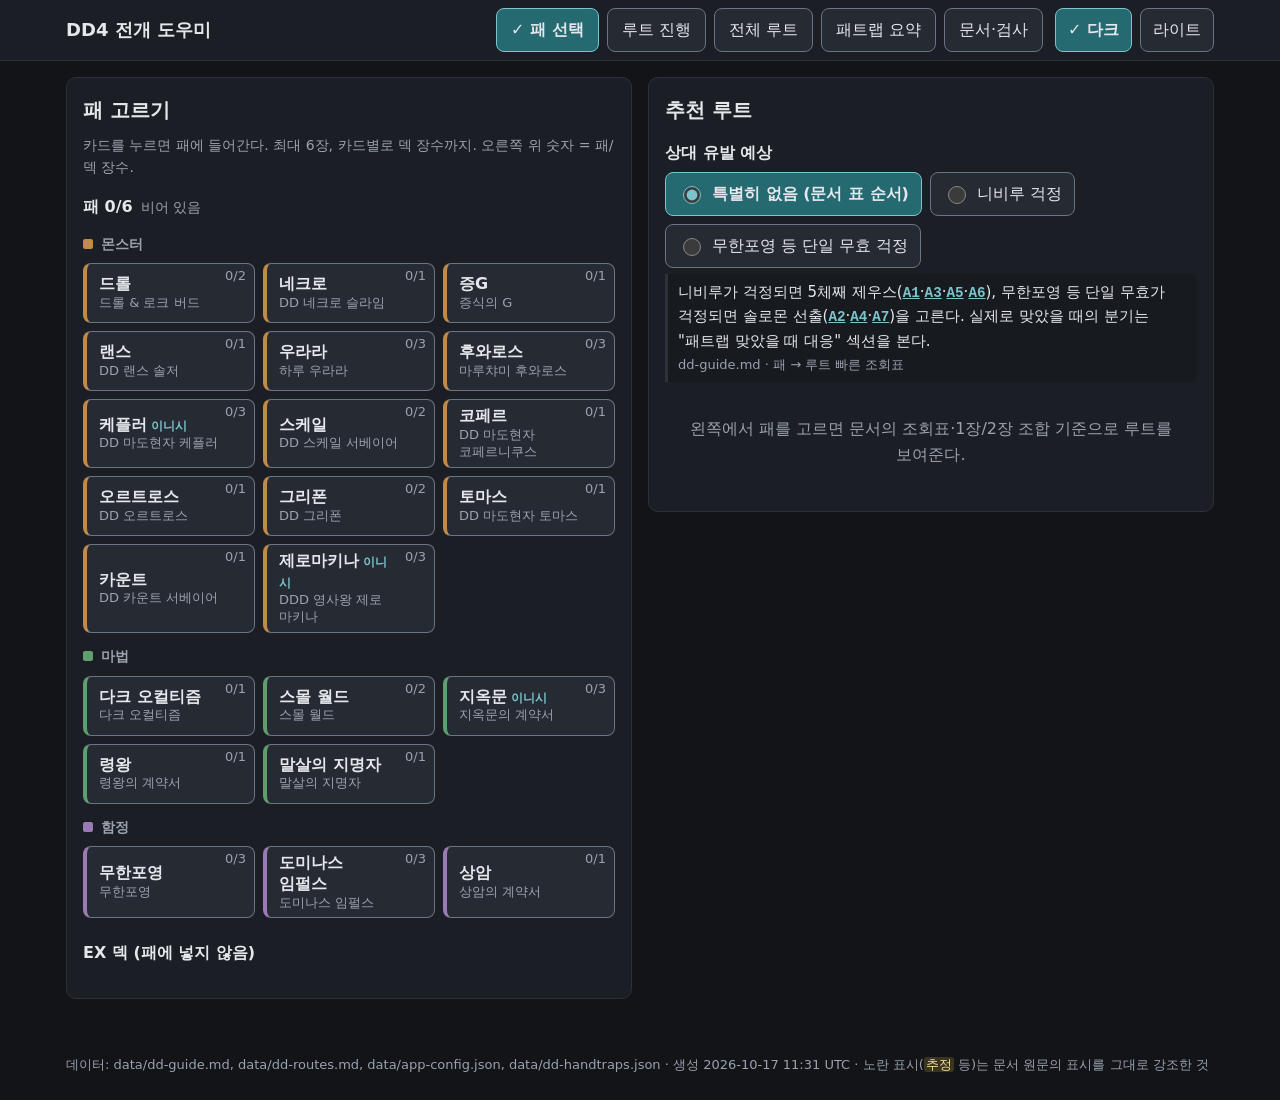
==== dd4-helper.html @ 4b653319 "스몰 월드 경로 전체 사용, 패 수순 점진 표시, 후보 목록 공유로 계산 속도 개선 - dd-smallworld.json(재전송) 반영: triples 92개 전체, 이니시 유무와" ====
<!doctype html>
<html lang="ko" data-theme="dark">
<head>
<meta charset="utf-8">
<meta name="viewport" content="width=device-width, initial-scale=1, viewport-fit=cover">
<title>DD4 전개 도우미</title>
<meta name="description" content="마스터 듀얼 DD 덱(DD4) 패 → 루트 조회, 단계 체크리스트, 패트랩 대응(루트·단계별 3,138건), 최종 필드 조회">
<style>
/* 레이아웃: 상단 고정 탭 + 내용 1~2단. 모니터에 오래 띄워 두는 용도라 다크가 기본.
   색은 전부 아래 토큰에서만 정한다. 순수 검정(#000)·순백(#fff)은 쓰지 않는다. */
:root {
  /* 다크(기본) */
  --bg: #121418;          /* 배경 */
  --surface: #1b1e24;     /* 카드·패널 */
  --surface-2: #171a1f;   /* 패널 안의 옅은 구획 */
  --line: #2c313a;        /* 경계선 */
  --text: #e4e7ec;        /* 본문 글자 */
  --muted: #9aa2ae;       /* 보조 글자 */
  --btn: #262b33;         /* 버튼 채움 */
  --btn-border: #6b7482;  /* 버튼 테두리(3:1 이상 맞추려고 #3a414d 대신) */
  --btn-hover: #2f3540;
  --sel: #256a70;         /* 선택됨 채움(청록, 글자 대비 4.5:1 이상) */
  --sel-border: #7cc4cc;
  --sel-text: #e4e7ec;
  --focus: #7cc4cc;
  --disabled: #6b7380;
  --link: #7cc4cc;
  --mon: #c08a4a;         /* 몬스터 */
  --spell: #5f9e6e;       /* 마법 */
  --trap: #9a7bb5;        /* 함정 */
  --ht: #b85c5c;          /* 패트랩 버튼 테두리 */
  --ok: #8fd1ab; --ok-soft: #1a2822; --ok-line: #4f9a72;
  --warn: #e0c27f; --warn-soft: #27231a; --warn-line: #a8844a;
  --bad: #e8a3a3; --bad-soft: #2a1d1f; --bad-line: #b85c5c;
  --opp-soft: #241d24;
  --add: #9cc3f0; --add-soft: #1b2433; --add-line: #5b86b8;
  --mark: #3b3520; --mark-text: #f0dd9a;
  --radius: 10px;
  --dur: 120ms;
  color-scheme: dark;
}
:root[data-theme="light"] {
  --bg: #e9ebee; --surface: #f6f7f8; --surface-2: #eef0f2; --line: #c3c8d0;
  --text: #1d2128; --muted: #4d5562;
  --btn: #e0e3e8; --btn-border: #6f7886; --btn-hover: #d3d8df;
  --sel: #22636a; --sel-border: #22636a; --sel-text: #f2f4f6; --focus: #1f6f76; --disabled: #7d8592; --link: #1e6870;
  --mon: #8a5a1f; --spell: #3b7448; --trap: #6e4f8a; --ht: #a14848;
  --ok: #1e5e3c; --ok-soft: #e1eee6; --ok-line: #4d8a68;
  --warn: #6b4d12; --warn-soft: #f3ecdc; --warn-line: #a8844a;
  --bad: #8a2f2f; --bad-soft: #f4e3e3; --bad-line: #a14848;
  --opp-soft: #efe6ee;
  --add: #1f4f86; --add-soft: #e2eaf4; --add-line: #4d74a3;
  --mark: #f1e3a6; --mark-text: #3d3205;
  color-scheme: light;
}

* { box-sizing: border-box; }
html { -webkit-text-size-adjust: 100%; }
body {
  margin: 0; background: var(--bg); color: var(--text);
  font: 16px/1.6 system-ui, -apple-system, "Segoe UI", "Apple SD Gothic Neo", "Malgun Gothic", "Noto Sans KR", sans-serif;
  overflow-wrap: anywhere; word-break: keep-all;
}
body::before { content: ""; position: fixed; inset: 0 0 auto; height: env(safe-area-inset-top, 0px); z-index: 10; background: var(--surface); }
a { color: var(--link); }
a:focus-visible, button:focus-visible, select:focus-visible, input:focus-visible, summary:focus-visible, label:focus-within {
  outline: 2px solid var(--focus); outline-offset: 2px;
}
button, select, input { font: inherit; color: inherit; }
.wrap { max-width: 1180px; margin: 0 auto; padding-left: max(16px, env(safe-area-inset-left, 0px)); padding-right: max(16px, env(safe-area-inset-right, 0px)); }

/* ---------- 버튼 공통: 최소 44px, 16px, 간격 8px ---------- */
button, .btn {
  min-height: 44px; font-size: 16px; line-height: 1.3; padding: 8px 14px;
  background: var(--btn); color: var(--text); border: 1px solid var(--btn-border); border-radius: 8px; cursor: pointer;
  transition: background-color var(--dur), border-color var(--dur);
}
button:hover:not(:disabled) { background: var(--btn-hover); }
button:disabled { color: var(--disabled); cursor: not-allowed; background: var(--btn); border-style: dashed; }
button[aria-pressed="true"], button[aria-selected="true"], button.is-on {
  background: var(--sel); color: var(--sel-text); border-color: var(--sel-border); font-weight: 600;
}
button[aria-pressed="true"]::before, button[aria-selected="true"]::before, button.is-on::before { content: "✓ "; }
button[aria-pressed="true"]:hover:not(:disabled), button[aria-selected="true"]:hover:not(:disabled), button.is-on:hover:not(:disabled) { background: var(--sel); filter: brightness(1.08); }
.btn.primary { border-color: var(--sel-border); font-weight: 600; }
.btn-row, .row8 { display: flex; flex-wrap: wrap; gap: 8px; margin: 8px 0; }
@media (prefers-reduced-motion: reduce) { * { transition: none !important; animation: none !important; scroll-behavior: auto !important; } }

/* ---------- 상단 ---------- */
.topbar { position: sticky; top: env(safe-area-inset-top, 0px); z-index: 10; background: var(--surface); border-bottom: 1px solid var(--line); }
.topbar-inner { max-width: 1180px; margin: 0 auto; padding-block: 8px; padding-left: max(16px, env(safe-area-inset-left, 0px)); padding-right: max(16px, env(safe-area-inset-right, 0px));
  display: flex; flex-wrap: wrap; gap: 8px 12px; align-items: center; }
.brand { font-size: 18px; margin: 0; flex: 1 1 auto; }
.tabs { display: grid; grid-template-columns: repeat(3, minmax(0, 1fr)); gap: 8px; order: 3; width: 100%; }
.tab { padding: 6px 4px; white-space: nowrap; overflow: hidden; text-overflow: ellipsis; }
.theme-switch { display: flex; gap: 8px; }
.theme-switch button { padding: 6px 12px; }
@media (min-width: 900px) {
  .tabs { display: flex; order: 0; width: auto; flex: 0 1 auto; }
  .tab { padding: 6px 14px; }
}

main { padding-top: 16px; padding-bottom: 40px; }
h2 { font-size: 20px; margin: 0 0 8px; text-wrap: balance; }
h3 { font-size: 17px; margin: 0 0 8px; text-wrap: balance; }
h4 { font-size: 16px; margin: 14px 0 6px; }
p { margin: 6px 0; }
.muted { color: var(--muted); }
.small { font-size: 14px; }
.tiny { font-size: 13px; }

.panel { background: var(--surface); border: 1px solid var(--line); border-radius: var(--radius); padding: 16px; margin-bottom: 16px; min-width: 0; }
.grid-2 { display: grid; grid-template-columns: 1fr; gap: 16px; }
@media (min-width: 1000px) {
  .grid-2 { grid-template-columns: minmax(0, 1fr) minmax(0, 1fr); align-items: start; }
  .grid-route { grid-template-columns: minmax(0, 1fr) minmax(0, 1.1fr); }
}

/* ---------- 카드 버튼(종류 색은 왼쪽 띠로만) ---------- */
.card-group { margin-bottom: 12px; }
.card-group h4 { margin: 4px 0 8px; font-size: 14px; color: var(--muted); display: flex; align-items: center; gap: 8px; }
.card-group h4::before { content: ""; width: 10px; height: 10px; border-radius: 2px; background: var(--kind); }
.kind-몬스터 { --kind: var(--mon); } .kind-마법 { --kind: var(--spell); } .kind-함정 { --kind: var(--trap); }
.card-grid { display: grid; grid-template-columns: repeat(auto-fill, minmax(140px, 1fr)); gap: 8px; }
.card-btn { text-align: left; padding: 6px 10px 6px 12px; min-height: 60px; display: flex; flex-direction: column; justify-content: center; position: relative;
  border-left: 4px solid var(--kind); }
.card-btn .s { font-weight: 600; font-size: 16px; padding-right: 34px; }
.card-btn .f { font-size: 13px; color: var(--muted); line-height: 1.3; }
.card-btn.is-on .f { color: var(--sel-text); }
.card-btn .cnt { position: absolute; top: 4px; right: 8px; font-size: 13px; color: var(--muted); font-variant-numeric: tabular-nums; }
.card-btn.is-on .cnt { color: var(--sel-text); }
.card-btn .ini { font-size: 12px; font-weight: 600; color: var(--link); margin-left: 4px; }
.card-btn.is-on .ini { color: var(--sel-text); }
.card-btn.is-on::before { position: absolute; right: 8px; bottom: 4px; font-size: 13px; }

.hand-bar { display: flex; flex-wrap: wrap; gap: 8px; align-items: center; min-height: 44px; }
.chip { display: inline-flex; align-items: center; gap: 4px; border: 1px solid var(--line); background: var(--surface-2); border-radius: 999px; padding: 2px 10px; font-size: 14px; }
.chip button { min-height: 44px; min-width: 44px; padding: 0; border-radius: 999px; font-size: 16px; }
.chip.on { border-color: var(--sel-border); }
.chip.ok { border-color: var(--ok-line); color: var(--ok); background: var(--ok-soft); }
.chip.bad { border-color: var(--bad-line); color: var(--bad); background: var(--bad-soft); }
.tag { display: inline-block; font-size: 13px; padding: 1px 8px; border-radius: 999px; background: var(--surface-2); border: 1px solid var(--line); margin: 2px 4px 2px 0; }
.tag.accent { border-color: var(--sel-border); }
.tag.warn { background: var(--warn-soft); border-color: var(--warn-line); color: var(--warn); }
.tag.bad { background: var(--bad-soft); border-color: var(--bad-line); color: var(--bad); }
.tag.ok { background: var(--ok-soft); border-color: var(--ok-line); color: var(--ok); }
.chip .tag.neg { margin: 0 0 0 2px; padding: 0 6px; font-size: 12px; font-weight: 700; }
.tag.addx { background: var(--add-soft); border-color: var(--add-line); color: var(--add); font-weight: 600; }
.solve { border: 1px solid var(--line); border-radius: 8px; padding: 12px; margin: 12px 0; background: var(--surface-2); }
.tag.sub { background: var(--warn-soft); border-color: var(--warn-line); color: var(--warn); font-weight: 600; }

a.rid { font-weight: 700; font-family: ui-monospace, SFMono-Regular, Menlo, Consolas, monospace; font-size: 0.95em; }
button.rid { font-family: ui-monospace, SFMono-Regular, Menlo, Consolas, monospace; font-weight: 700; min-width: 56px; }

.seg { display: flex; flex-wrap: wrap; gap: 8px; }
.seg label { display: inline-flex; gap: 8px; align-items: center; min-height: 44px; border: 1px solid var(--btn-border); background: var(--btn); border-radius: 8px; padding: 6px 12px; cursor: pointer; }
.seg input { width: 18px; height: 18px; accent-color: var(--sel-border); }
.seg label:has(input:checked) { background: var(--sel); color: var(--sel-text); border-color: var(--sel-border); font-weight: 600; }

.route-item { border: 1px solid var(--line); border-radius: 8px; padding: 12px; margin: 8px 0; background: var(--surface-2); }
.route-item .head { display: flex; gap: 8px; align-items: flex-start; justify-content: space-between; flex-wrap: wrap; }
.route-item .title { font-weight: 600; }
.plan { border-left: 3px solid var(--line); padding-left: 12px; margin: 14px 0; }
.box { border-radius: 8px; padding: 10px 12px; margin: 8px 0; border: 1px solid var(--line); background: var(--surface-2); }
.box.ok { background: var(--ok-soft); border-color: var(--ok-line); }
.box.warn { background: var(--warn-soft); border-color: var(--warn-line); }
.box.bad { background: var(--bad-soft); border-color: var(--bad-line); }
.box h4 { margin-top: 0; }
.box > :last-child { margin-bottom: 0; }
blockquote.q { margin: 6px 0; padding: 6px 10px; border-left: 3px solid var(--line); background: var(--surface-2); border-radius: 0 6px 6px 0; font-size: 15px; }
blockquote.q .src { display: block; font-size: 13px; color: var(--muted); margin-top: 2px; }
mark.m { background: var(--mark); color: var(--mark-text); border-radius: 3px; padding: 0 2px; }

/* ---------- 단계 체크리스트 ---------- */
.progress { height: 8px; background: var(--surface-2); border-radius: 999px; overflow: hidden; margin: 6px 0 2px; border: 1px solid var(--line); }
.progress > div { height: 100%; background: var(--sel); }
ol.steps { list-style: none; padding: 0; margin: 8px 0 0; }
ol.steps li { display: flex; gap: 10px; align-items: flex-start; padding: 8px; border-radius: 8px; border: 1px solid transparent; min-height: 44px; }
ol.steps li + li { margin-top: 2px; }
ol.steps li.done .txt { color: var(--muted); text-decoration: line-through; text-decoration-color: var(--line); }
ol.steps li.current { border-color: var(--sel-border); background: var(--surface-2); }
ol.steps li.opp { background: var(--opp-soft); }
ol.steps li.picked { outline: 2px dashed var(--ht); }
ol.steps input[type=checkbox] { width: 24px; height: 24px; margin: 0; flex: 0 0 auto; accent-color: var(--sel-border); cursor: pointer; }
ol.steps .num { flex: 0 0 auto; min-width: 28px; font-weight: 700; color: var(--muted); font-variant-numeric: tabular-nums; }
ol.steps .txt { flex: 1 1 auto; min-width: 0; cursor: pointer; }
ol.steps .meta { display: block; margin-top: 2px; }

/* ---------- 패트랩 ---------- */
.trap-grid { display: grid; grid-template-columns: repeat(auto-fill, minmax(150px, 1fr)); gap: 8px; }
.trap-btn { border-color: var(--ht); border-width: 2px; text-align: left; }
.nibiru-bar { display: flex; flex-wrap: wrap; gap: 8px; align-items: center; margin: 8px 0; }
.nibiru-bar .trap-btn { min-width: 200px; }
select.full { width: 100%; min-height: 44px; padding: 8px; font-size: 16px; border: 1px solid var(--btn-border); border-radius: 8px; background: var(--btn); color: var(--text); }
label.lbl { display: block; font-weight: 600; margin: 12px 0 6px; }
.ht-sec { margin-top: 14px; }
.ht-sec > h4 { margin: 0 0 6px; display: flex; gap: 8px; align-items: baseline; }
.ht-sec > h4 .no { color: var(--muted); font-variant-numeric: tabular-nums; }
ol.todo { list-style: none; padding: 0; margin: 0; counter-reset: todo; }
ol.todo li { display: flex; gap: 10px; align-items: flex-start; padding: 6px 8px; border-radius: 8px; min-height: 44px; border: 1px solid var(--line); background: var(--surface-2); }
ol.todo li + li { margin-top: 4px; }
ol.todo li.done .txt { color: var(--muted); text-decoration: line-through; }
ol.todo input { width: 24px; height: 24px; margin: 2px 0 0; accent-color: var(--sel-border); flex: 0 0 auto; }
ol.todo .num { min-width: 26px; font-weight: 700; color: var(--muted); font-variant-numeric: tabular-nums; }
ol.todo .txt { flex: 1 1 auto; min-width: 0; cursor: pointer; }
.compare { display: grid; grid-template-columns: repeat(auto-fit, minmax(220px, 1fr)); gap: 8px; }
.compare .opt { border: 1px solid var(--line); border-radius: 8px; padding: 10px; background: var(--surface-2); display: flex; flex-direction: column; gap: 6px; }
.compare .opt.on { border-color: var(--sel-border); }
.compare .big { font-size: 22px; font-weight: 700; font-variant-numeric: tabular-nums; }
.compare .opt button { margin-top: auto; }
.limits { margin-top: 18px; padding-top: 10px; border-top: 1px solid var(--line); color: var(--muted); font-size: 13px; }
.limits ul { margin: 4px 0; padding-left: 18px; }
.limits strong { color: var(--text); }

.ff-card { border: 1px solid var(--line); border-radius: 8px; padding: 10px; margin: 8px 0; background: var(--surface-2); }
.ff-card.absent { opacity: .6; }
.ff-card .name { font-weight: 700; }
dl.kv { display: grid; grid-template-columns: max-content minmax(0, 1fr); gap: 4px 12px; margin: 6px 0 0; font-size: 15px; }
dl.kv dt { color: var(--muted); }
dl.kv dd { margin: 0; }

/* 문서 표: 좁은 화면에서는 행을 카드처럼 쌓는다 */
table.doc { width: 100%; border-collapse: collapse; font-size: 15px; margin: 8px 0; }
table.doc th, table.doc td { border: 1px solid var(--line); padding: 6px 8px; text-align: left; vertical-align: top; }
table.doc th { background: var(--surface-2); }
@media (max-width: 759px) {
  table.doc, table.doc tbody, table.doc tr, table.doc td { display: block; width: 100%; }
  table.doc thead { display: none; }
  table.doc tr { border: 1px solid var(--line); border-radius: 8px; margin: 8px 0; padding: 4px 0; background: var(--surface-2); }
  table.doc td { border: 0; padding: 3px 10px; }
  table.doc td::before { content: attr(data-label); display: block; font-size: 13px; color: var(--muted); }
}
.mdoc ul, .mdoc ol { padding-left: 20px; }
.mdoc li + li { margin-top: 4px; }
details > summary { cursor: pointer; font-weight: 600; padding: 8px 0; min-height: 44px; display: flex; align-items: center; }
details.inner { margin: 8px 0; }
.check-list { list-style: none; padding: 0; margin: 0; font-size: 15px; }
.check-list li { padding: 4px 0; border-bottom: 1px dashed var(--line); }
.empty { text-align: center; padding: 28px 10px; color: var(--muted); }
.foot { color: var(--muted); font-size: 13px; padding-bottom: 24px; }
</style>
</head>
<body>
<header class="topbar">
  <div class="topbar-inner">
    <h1 class="brand">DD4 전개 도우미</h1>
    <nav class="tabs" role="tablist" aria-label="화면">
      <button class="tab" role="tab" data-tab="hand">패 선택</button>
      <button class="tab" role="tab" data-tab="route">루트 진행</button>
      <button class="tab" role="tab" data-tab="all">전체 루트</button>
      <button class="tab" role="tab" data-tab="ht">패트랩 요약</button>
      <button class="tab" role="tab" data-tab="doc">문서·검사</button>
    </nav>
    <div class="theme-switch" role="group" aria-label="화면 테마">
      <button type="button" data-theme-set="dark">다크</button>
      <button type="button" data-theme-set="light">라이트</button>
    </div>
  </div>
</header>
<main id="app" class="wrap">
  <noscript>이 페이지는 자바스크립트가 필요하다.</noscript>
</main>
<footer class="foot wrap" id="foot"></footer>
<script>
// 자동 생성 파일: scripts/build_data.py 로 다시 만든다. 직접 고치지 말 것.
window.DD_DATA = {"meta": {"generatedAt": "2026-10-17 11:31 UTC", "sources": ["data/dd-guide.md", "data/dd-routes.md", "data/app-config.json"], "guideTitle": "DD 덱 전개 가이드 (마스터 듀얼)", "guideDate": "2026-10-17", "routesTitle": "전체 루트 단계"}, "cards": [{"name": "드롤 & 로크 버드", "count": 2, "category": "몬스터", "zone": "메인", "note": "준제한", "short": "드롤", "isMonster": true, "isDD": false, "isInitiator": false}, {"name": "DD 네크로 슬라임", "count": 1, "category": "몬스터", "zone": "메인", "note": "", "short": "네크로", "isMonster": true, "isDD": true, "isInitiator": false}, {"name": "증식의 G", "count": 1, "category": "몬스터", "zone": "메인", "note": "제한", "short": "증G", "isMonster": true, "isDD": false, "isInitiator": false}, {"name": "DD 랜스 솔저", "count": 1, "category": "몬스터", "zone": "메인", "note": "튜너", "short": "랜스", "isMonster": true, "isDD": true, "isInitiator": false}, {"name": "하루 우라라", "count": 3, "category": "몬스터", "zone": "메인", "note": "", "short": "우라라", "isMonster": true, "isDD": false, "isInitiator": false}, {"name": "마루챠미 후와로스", "count": 3, "category": "몬스터", "zone": "메인", "note": "", "short": "후와로스", "isMonster": true, "isDD": false, "isInitiator": false}, {"name": "DD 마도현자 케플러", "count": 3, "category": "몬스터", "zone": "메인", "note": "펜듈럼", "short": "케플러", "isMonster": true, "isDD": true, "isInitiator": true}, {"name": "DD 스케일 서베이어", "count": 2, "category": "몬스터", "zone": "메인", "note": "펜듈럼", "short": "스케일", "isMonster": true, "isDD": true, "isInitiator": false}, {"name": "DD 마도현자 코페르니쿠스", "count": 1, "category": "몬스터", "zone": "메인", "note": "펜듈럼", "short": "코페르", "isMonster": true, "isDD": true, "isInitiator": false}, {"name": "DD 오르트로스", "count": 1, "category": "몬스터", "zone": "메인", "note": "펜듈럼 튜너", "short": "오르트로스", "isMonster": true, "isDD": true, "isInitiator": false}, {"name": "DD 그리폰", "count": 2, "category": "몬스터", "zone": "메인", "note": "펜듈럼", "short": "그리폰", "isMonster": true, "isDD": true, "isInitiator": false}, {"name": "DD 마도현자 토마스", "count": 1, "category": "몬스터", "zone": "메인", "note": "펜듈럼", "short": "토마스", "isMonster": true, "isDD": true, "isInitiator": false}, {"name": "DD 카운트 서베이어", "count": 1, "category": "몬스터", "zone": "메인", "note": "펜듈럼", "short": "카운트", "isMonster": true, "isDD": true, "isInitiator": false}, {"name": "DDD 영사왕 제로 마키나", "count": 3, "category": "몬스터", "zone": "메인", "note": "펜듈럼", "short": "제로마키나", "isMonster": true, "isDD": true, "isInitiator": true}, {"name": "다크 오컬티즘", "count": 1, "category": "마법", "zone": "메인", "note": "", "short": "다크 오컬티즘", "isMonster": false, "isDD": false, "isInitiator": false}, {"name": "스몰 월드", "count": 2, "category": "마법", "zone": "메인", "note": "", "short": "스몰 월드", "isMonster": false, "isDD": false, "isInitiator": false}, {"name": "지옥문의 계약서", "count": 3, "category": "마법", "zone": "메인", "note": "지속", "short": "지옥문", "isMonster": false, "isDD": false, "isInitiator": true}, {"name": "령왕의 계약서", "count": 1, "category": "마법", "zone": "메인", "note": "지속", "short": "령왕", "isMonster": false, "isDD": false, "isInitiator": false}, {"name": "말살의 지명자", "count": 1, "category": "마법", "zone": "메인", "note": "제한", "short": "말살의 지명자", "isMonster": false, "isDD": false, "isInitiator": false}, {"name": "무한포영", "count": 3, "category": "함정", "zone": "메인", "note": "", "short": "무한포영", "isMonster": false, "isDD": false, "isInitiator": false}, {"name": "도미나스 임펄스", "count": 3, "category": "함정", "zone": "메인", "note": "", "short": "도미나스 임펄스", "isMonster": false, "isDD": false, "isInitiator": false}, {"name": "상암의 계약서", "count": 1, "category": "함정", "zone": "메인", "note": "지속", "short": "상암", "isMonster": false, "isDD": false, "isInitiator": false}, {"name": "DDD 열화왕 테무진", "count": 1, "category": "EX", "zone": "EX", "note": "융합", "short": "테무진", "isMonster": false, "isDD": false, "isInitiator": false}, {"name": "DDD 성현왕 알프레드", "count": 1, "category": "EX", "zone": "EX", "note": "융합", "short": "알프레드", "isMonster": false, "isDD": false, "isInitiator": false}, {"name": "DDDD 위차원왕 아크 크라이시스", "count": 1, "category": "EX", "zone": "EX", "note": "융합·펜듈럼", "short": "아크 크라이시스", "isMonster": false, "isDD": false, "isInitiator": false}, {"name": "DDD 창시왕 클로비스", "count": 1, "category": "EX", "zone": "EX", "note": "싱크로", "short": "클로비스", "isMonster": false, "isDD": false, "isInitiator": false}, {"name": "DDD 주혈왕 사이프리트", "count": 1, "category": "EX", "zone": "EX", "note": "싱크로", "short": "사이프리트", "isMonster": false, "isDD": false, "isInitiator": false}, {"name": "DDD 노도왕 시져", "count": 1, "category": "EX", "zone": "EX", "note": "엑시즈 R4", "short": "시져", "isMonster": false, "isDD": false, "isInitiator": false}, {"name": "DDD 지혜왕 솔로몬", "count": 1, "category": "EX", "zone": "EX", "note": "엑시즈 R4", "short": "솔로몬", "isMonster": false, "isDD": false, "isInitiator": false}, {"name": "DDD 저격왕 텔", "count": 1, "category": "EX", "zone": "EX", "note": "엑시즈 R5", "short": "텔", "isMonster": false, "isDD": false, "isInitiator": false}, {"name": "DDD 노도대왕 이그제큐티브 시져", "count": 1, "category": "EX", "zone": "EX", "note": "엑시즈 R6", "short": "대왕시져", "isMonster": false, "isDD": false, "isInitiator": false}, {"name": "DDD 사치왕 데스 마키나", "count": 2, "category": "EX", "zone": "EX", "note": "엑시즈·펜듈럼 R10", "short": "데스마키나", "isMonster": false, "isDD": false, "isInitiator": false}, {"name": "DDD 심연왕 빌가메스", "count": 2, "category": "EX", "zone": "EX", "note": "링크2", "short": "빌가메스", "isMonster": false, "isDD": false, "isInitiator": false}, {"name": "비욘드 더 펜듈럼", "count": 1, "category": "EX", "zone": "EX", "note": "링크2", "short": "비욘드 더 펜듈럼", "isMonster": false, "isDD": false, "isInitiator": false}, {"name": "DDD 천공왕 제우스 라그나로크", "count": 1, "category": "EX", "zone": "EX", "note": "링크3", "short": "제우스", "isMonster": false, "isDD": false, "isInitiator": false}], "deckIntro": "메인 40장(몬스터 25·마법 8·함정 7)과 EX 15장. 2026-10-17 마스터 듀얼 덱 \"DD4\" 스크린샷 기준이며, 제한 표시는 스샷에 찍힌 그대로다.", "cardEffects": [{"card": "DD 마도현자 케플러", "raw": "DD 마도현자 케플러 (P10)", "scale": 10, "role": "1장 이니시", "effect": "일반/특수 소환 시 계약서 서치, 또는 내 다른 DD 카드 1장을 패로. 몬스터 효과 1턴 1번. P: DD만 펜듈럼 소환 가능"}, {"card": "지옥문의 계약서", "raw": "지옥문의 계약서", "scale": null, "role": "1장 이니시", "effect": "메인 페이즈에 덱에서 DD 몬스터 1장 서치(1턴 1번). 내 스탠바이에 1000 데미지"}, {"card": "DDD 영사왕 제로 마키나", "raw": "DDD 영사왕 제로 마키나 (P0)", "scale": 0, "role": "1장 이니시", "effect": "P효과: 발동한 턴 메인에 덱에서 계약서 지속 마/함 1장을 앞면으로 놓음. 몬스터 ①: 엑덱 앞면 상태에서 내 앞면 DDD/계약서가 파괴되면 엑덱에서 특소 후 필드 1장 파괴 가능. ②: 몬스터 존에서 파괴되면 P존에 놓음. ①② 각 1턴 1번"}, {"card": "령왕의 계약서", "raw": "령왕의 계약서", "scale": null, "role": "제로 마키나로 놓는 계약서", "effect": "내 다른 DD 카드 1장 파괴 → 덱에서 DD 몬스터 1장 특소(1턴 1번). 이후 턴 끝까지 DD만 특소"}, {"card": "상암의 계약서", "raw": "상암의 계약서", "scale": null, "role": "최종 필드의 앞면 계약서", "effect": "내 P존에 DD 카드 2장일 때, 상대는 필드 몬스터를 마/함 대상으로 못 하고 융합·싱크로·엑시즈 소재로도 못 씀"}, {"card": "DD 카운트 서베이어", "raw": "DD 카운트 서베이어 (P1)", "scale": 1, "role": "령왕으로 부르는 서처", "effect": "① 패의 다른 DD 몬스터 1장 버리고 패에서 특소. ② 일반/특수 소환 시 공 또는 수비 0인 DD 몬스터 서치(케플러·코페르·스케일·제로 마키나). 각 1턴 1번"}, {"card": "DD 마도현자 코페르니쿠스", "raw": "DD 마도현자 코페르니쿠스 (P1)", "scale": 1, "role": "덤프", "effect": "일반/특수 소환 시 덱에서 DD/계약서 1장을 묘지로(랜스·네크로·상암). 1턴 1번"}, {"card": "DD 랜스 솔저", "raw": "DD 랜스 솔저", "scale": null, "role": "묘지에서 부활하는 튜너", "effect": "① DD 몬스터 레벨을 필드+묘지 계약서 수만큼 올림. ② 묘지에서, 내 계약서 1장 파괴하고 자신 특소(필드 벗어나면 제외). 각 1턴 1번"}, {"card": "DD 스케일 서베이어", "raw": "DD 스케일 서베이어 (P9)", "scale": 9, "role": "레벨 조정·바운스", "effect": "① 내 필드에 DD 펜듈럼 카드가 있으면 패에서 특소. ② 소환 시 레벨 4로. ③ 묘지로 가거나 엑덱에 앞면으로 들어가면 내 DD 펜듈럼 카드 1장을 패로. 각 1턴 1번"}, {"card": "DD 오르트로스", "raw": "DD 오르트로스 (P3)", "scale": 3, "role": "빌가메스로 놓는 P", "effect": "P효과(1턴 1번): 내 다른 DD/계약서 1장 + 필드 마/함 1장 파괴. 몬스터로 특소되면 그 턴 악마족만 특소"}, {"card": "DD 마도현자 토마스", "raw": "DD 마도현자 토마스 (P6)", "scale": 6, "role": "빌가메스로 놓는 P", "effect": "P효과(1턴 1번): 엑덱 앞면 DD 펜듈럼 1장을 패로. 몬스터 효과: 내 P존 DD 1장 파괴 → 덱에서 레벨 8 DDD 수비 특소(그 턴 효과 무효)"}, {"card": "DD 그리폰", "raw": "DD 그리폰 (P1)", "scale": 1, "role": "보조", "effect": "① DD 몬스터가 있으면 패에서 수비 특소. ② P소환 시 DD/계약서 1장 버리고 1드로우. ③ 묘지에서 특소되면 그리폰 이외 DD 카드 서치. 각 1턴 1번"}, {"card": "DD 네크로 슬라임", "raw": "DD 네크로 슬라임", "scale": null, "role": "묘지 융합", "effect": "묘지에서, 자신 포함 묘지 몬스터를 제외해 DDD 융합 소환(1턴 1번)"}, {"card": "DDD 심연왕 빌가메스", "raw": "DDD 심연왕 빌가메스", "scale": null, "role": "링크2 축", "effect": "DD 2장. 특소 시 덱에서 이름 다른 DD 펜듈럼 2장을 P존에 놓고 1000 데미지. 이후 DD만 특소. 상대에게 파괴되면 엑덱/묘지 DD 수비 특소"}, {"card": "DDD 지혜왕 솔로몬", "raw": "DDD 지혜왕 솔로몬", "scale": null, "role": "랭크4 서처", "effect": "레벨 4 DD × 2. 소재 1개 제거 → 덱에서 DD 카드 서치"}, {"card": "DDD 저격왕 텔", "raw": "DDD 저격왕 텔", "scale": null, "role": "랭크5, 솔로몬 위에 겹침", "effect": "랭크4 DDD 위에 엑시즈 가능. 효과 데미지를 받은 턴에 소재 1개 제거 → 상대 1000 데미지. 필드에서 묘지로 가면 덱에서 DD/계약서 1장 묘지로"}, {"card": "DDD 성현왕 알프레드", "raw": "DDD 성현왕 알프레드", "scale": null, "role": "융합 축", "effect": "DD × 2. ① 패/필드/제외 몬스터를 덱으로 되돌려 DDD 융합. ② 제외되면 묘지/제외 계약서 지속 카드를 필드에 앞면으로 놓음(상암 세팅 수단)"}, {"card": "DDD 열화왕 테무진", "raw": "DDD 열화왕 테무진", "scale": null, "role": "소생", "effect": "DD × 2. 내 필드에 DD가 특소되면 묘지 DD 1장 소생(1턴 1번)"}, {"card": "DDDD 위차원왕 아크 크라이시스", "raw": "DDDD 위차원왕 아크 크라이시스", "scale": null, "role": "알프레드 제외용", "effect": "악마족 융합·싱크로·엑시즈·펜듈럼 1장씩. 필드/묘지의 해당 카드 제외로도 특소 가능. 특소 시 상대 앞면 몬스터 효과 전부 무효"}, {"card": "DDD 창시왕 클로비스", "raw": "DDD 창시왕 클로비스", "scale": null, "role": "싱크로6", "effect": "튜너+1장 이상. 싱크로 소환 시 제외된 DD 특소(필드에 계약서가 있으면 묘지에서도)"}, {"card": "DDD 주혈왕 사이프리트", "raw": "DDD 주혈왕 사이프리트", "scale": null, "role": "최종 필드", "effect": "튜너+DD. 양 턴, 앞면 마/함 1장 효과를 다음 스탠바이까지 무효(1턴 1번)"}, {"card": "DDD 노도대왕 이그제큐티브 시져", "raw": "DDD 노도대왕 이그제큐티브 시져", "scale": null, "role": "최종 필드", "effect": "악마족 레벨 6 × 2. 특소 효과를 포함한 발동을 무효+파괴(소재 1개). 묘지로 가면 계약서 서치"}, {"card": "DDD 사치왕 데스 마키나", "raw": "DDD 사치왕 데스 마키나", "scale": null, "role": "최종 필드", "effect": "DDD 위에 겹쳐 엑시즈 가능. 상대 몬스터 효과 발동 시 소재 2개 제거 또는 내 계약서 1장 파괴 → 그 카드를 소재로 흡수"}, {"card": "DDD 천공왕 제우스 라그나로크", "raw": "DDD 천공왕 제우스 라그나로크", "scale": null, "role": "링크3", "effect": "DD 2장 이상. ① 내 DD/계약서 1장 파괴 → 추가 펜듈럼 소환 1번. ② 상대가 패의 몬스터 효과를 발동하면 묘지 DD+계약서 제외해 무효(1턴 1번)"}, {"card": "DDD 노도왕 시져", "raw": "DDD 노도왕 시져", "scale": null, "role": "랭크4", "effect": "묘지로 가면 계약서 서치"}, {"card": "스몰 월드", "raw": "스몰 월드", "scale": null, "role": "이니시 변환", "effect": "패 몬스터 → 덱 다리 → 덱 몬스터 서치(종족·속성·레벨·공·수 중 정확히 1개 일치)"}, {"card": "다크 오컬티즘", "raw": "다크 오컬티즘", "scale": null, "role": "이니시 변환", "effect": "패 1장 버리고 덱/묘지에서 악마족 레벨 8(제로 마키나·카운트·토마스) 서치. 1턴 1번"}, {"card": "비욘드 더 펜듈럼", "raw": "비욘드 더 펜듈럼", "scale": null, "role": "예비 링크", "effect": "펜듈럼 포함 효과 몬스터 2장. 엑스트라 몬스터 존에 링크 소환 시 1200 LP 내고 펜듈럼 몬스터 서치(마법사족이라 DD만 특소 제약 중엔 못 냄)"}], "cardEffectsIntro": "전개에 쓰이는 카드만 추렸다. 효과는 코나미 공식 한국어 DB 텍스트를 요약한 것이고, 괄호 안 P는 펜듈럼 스케일이다.", "routesIntroMarkdown": "d-eye.work(DDD研究所) 블로그와 블로거의 DD 시뮬레이터 아카이브에서, 이 덱(DD4) 카드만으로 성립하는 루트 29개를 한국어로 옮겼다(A 7 · B 3 · C 4 · D 6 · E 2 · F 6 · G 1). 아비스 라그나로크·헤드헌트·발키리의 계약서·그래비티 컨트롤러 등 이 덱에 없는 카드를 쓰는 루트는 뺐다.\n\n- 약어: 특소=특수 소환, P소환=펜듈럼 소환, P존 세팅=펜듈럼 존에 발동, 회수=토마스 P효과로 엑덱 앞면 DD 펜듈럼을 패로, 바운스=패로 되돌림, 자괴=특소 후 효과로 스스로 파괴, 4왕=제우스·사이프리트·대왕시져·데스마키나.\n- [상대]로 표시된 줄은 상대 행동이다. 표시가 없으면 상대 방해 없음 기준.\n- 아크 크라이시스 단계는 블로그 원문이 \"융합 소환\"이라 적은 곳도 있으나, 알프레드 ②가 \"제외되었을 경우\" 발동하므로 필드/묘지 4장을 제외하는 엑덱 특소로 옮겼다(해석).\n\n**검증(2026-10-17)**: 29개 모두 카드 장수·1턴 제약·소환 제약·레벨/스케일 계산을 통과했다(C3·D5는 원문에서 빠진 단계를 \"(원문 생략, 보완)\"으로 채운 뒤 통과). 근거와 남은 미검증 항목은 메인 탭의 \"검증 결과\" 섹션에 있다.", "groups": [{"id": "A", "title": "표준 루트 (토마스 사용)", "headerFinal": "4왕 + 상암(표), 엑덱 제로 마키나", "routeIds": ["A1", "A2", "A3", "A4", "A5", "A6", "A7"]}, {"id": "B", "title": "토마스 미사용 — 빌가메스로 오르트로스+스케일을 놓음", "headerFinal": null, "routeIds": ["B1", "B2", "B3"]}, {"id": "C", "title": "기타 변형", "headerFinal": null, "routeIds": ["C1", "C2", "C3", "C4"]}, {"id": "D", "title": "상대 드롤 & 로크 버드를 받았을 때", "headerFinal": null, "routeIds": ["D1", "D2", "D3", "D4", "D5", "D6"]}, {"id": "E", "title": "상대 증식의 G에 내 드롤로 대응", "headerFinal": null, "routeIds": ["E1", "E2"]}, {"id": "F", "title": "빌가메스가 무효됐을 때 (무한포영 등)", "headerFinal": null, "routeIds": ["F1", "F2", "F3", "F4", "F5", "F6"]}, {"id": "G", "title": "령왕이 무효됐을 때 (도미나스 임펄스 등)", "headerFinal": null, "routeIds": ["G1"]}], "routes": [{"id": "A1", "group": "A", "name": "케플러 · 5체째 제우스", "steps": [{"n": 1, "text": "케플러 일반소환", "opponent": false, "cards": ["DD 마도현자 케플러"], "opponentCards": [], "isSummon": true, "markers": [], "summonIndex": 1}, {"n": 2, "text": "지옥문 서치(케플러 효과)", "opponent": false, "cards": ["DD 마도현자 케플러", "지옥문의 계약서"], "opponentCards": [], "isSummon": false, "markers": [], "summonIndex": null}, {"n": 3, "text": "제로마키나 서치(지옥문 효과)", "opponent": false, "cards": ["DDD 영사왕 제로 마키나", "지옥문의 계약서"], "opponentCards": [], "isSummon": false, "markers": [], "summonIndex": null}, {"n": 4, "text": "제로마키나 P존 세팅", "opponent": false, "cards": ["DDD 영사왕 제로 마키나"], "opponentCards": [], "isSummon": false, "markers": [], "summonIndex": null}, {"n": 5, "text": "령왕 놓기(제로마키나 효과)", "opponent": false, "cards": ["DDD 영사왕 제로 마키나", "령왕의 계약서"], "opponentCards": [], "isSummon": false, "markers": [], "summonIndex": null}, {"n": 6, "text": "카운트 특소(령왕 효과: 제로마키나 파괴)", "opponent": false, "cards": ["DDD 영사왕 제로 마키나", "DD 카운트 서베이어", "령왕의 계약서"], "opponentCards": [], "isSummon": true, "markers": [], "summonIndex": 2}, {"n": 7, "text": "코페르 서치(카운트 효과)", "opponent": false, "cards": ["DD 마도현자 코페르니쿠스", "DD 카운트 서베이어"], "opponentCards": [], "isSummon": false, "markers": [], "summonIndex": null}, {"n": 8, "text": "빌가메스 링크(카운트+케플러)", "opponent": false, "cards": ["DDD 심연왕 빌가메스", "DD 마도현자 케플러", "DD 카운트 서베이어"], "opponentCards": [], "isSummon": true, "markers": [], "summonIndex": 3}, {"n": 9, "text": "오르트로스·토마스 P존 세팅(자신 1000 데미지)", "opponent": false, "cards": ["DD 오르트로스", "DD 마도현자 토마스"], "opponentCards": [], "isSummon": false, "markers": [], "summonIndex": null}, {"n": 10, "text": "지옥문·오르트로스 파괴(오르트로스 효과)", "opponent": false, "cards": ["DD 오르트로스", "지옥문의 계약서"], "opponentCards": [], "isSummon": false, "markers": [], "summonIndex": null}, {"n": 11, "text": "제로마키나 특소(제로마키나 효과)", "opponent": false, "cards": ["DDD 영사왕 제로 마키나"], "opponentCards": [], "isSummon": true, "markers": [], "summonIndex": 4}, {"n": 12, "text": "제우스 링크(빌가메스+제로마키나)", "opponent": false, "cards": ["DDD 영사왕 제로 마키나", "DDD 심연왕 빌가메스", "DDD 천공왕 제우스 라그나로크"], "opponentCards": [], "isSummon": true, "markers": [], "summonIndex": 5}, {"n": 13, "text": "카운트 회수(토마스 효과)", "opponent": false, "cards": ["DD 마도현자 토마스", "DD 카운트 서베이어"], "opponentCards": [], "isSummon": false, "markers": [], "summonIndex": null}, {"n": 14, "text": "카운트 P존 세팅", "opponent": false, "cards": ["DD 카운트 서베이어"], "opponentCards": [], "isSummon": false, "markers": [], "summonIndex": null}, {"n": 15, "text": "코페르·오르트로스 P소환", "opponent": false, "cards": ["DD 오르트로스", "DD 마도현자 코페르니쿠스"], "opponentCards": [], "isSummon": true, "markers": [], "summonIndex": 6}, {"n": 16, "text": "네크로 묘지로(코페르 효과)", "opponent": false, "cards": ["DD 네크로 슬라임", "DD 마도현자 코페르니쿠스"], "opponentCards": [], "isSummon": false, "markers": [], "summonIndex": null}, {"n": 17, "text": "솔로몬 엑시즈(오르트로스+코페르)", "opponent": false, "cards": ["DD 오르트로스", "DD 마도현자 코페르니쿠스", "DDD 지혜왕 솔로몬"], "opponentCards": [], "isSummon": true, "markers": [], "summonIndex": 7}, {"n": 18, "text": "스케일 서치(솔로몬 효과)", "opponent": false, "cards": ["DD 스케일 서베이어", "DDD 지혜왕 솔로몬"], "opponentCards": [], "isSummon": false, "markers": [], "summonIndex": null}, {"n": 19, "text": "텔 엑시즈(솔로몬)", "opponent": false, "cards": ["DDD 지혜왕 솔로몬", "DDD 저격왕 텔"], "opponentCards": [], "isSummon": true, "markers": [], "summonIndex": 8}, {"n": 20, "text": "상대 1000 데미지(텔 효과: 코스트 오르트로스)", "opponent": false, "cards": ["DD 오르트로스", "DDD 저격왕 텔"], "opponentCards": [], "isSummon": false, "markers": [], "summonIndex": null}, {"n": 21, "text": "추가 P소환권(제우스 효과: 텔 파괴)", "opponent": false, "cards": ["DDD 천공왕 제우스 라그나로크", "DDD 저격왕 텔"], "opponentCards": [], "isSummon": false, "markers": [], "summonIndex": null}, {"n": 22, "text": "상암 묘지로(텔 효과)", "opponent": false, "cards": ["상암의 계약서", "DDD 저격왕 텔"], "opponentCards": [], "isSummon": false, "markers": [], "summonIndex": null}, {"n": 23, "text": "알프레드 융합(네크로+빌가메스)", "opponent": false, "cards": ["DDD 성현왕 알프레드", "DDD 심연왕 빌가메스", "DD 네크로 슬라임"], "opponentCards": [], "isSummon": true, "markers": [], "summonIndex": 9}, {"n": 24, "text": "테무진 융합(빌가메스+네크로: 알프레드 효과)", "opponent": false, "cards": ["DDD 성현왕 알프레드", "DDD 심연왕 빌가메스", "DD 네크로 슬라임", "DDD 열화왕 테무진"], "opponentCards": [], "isSummon": true, "markers": [], "summonIndex": 10}, {"n": 25, "text": "스케일 특소(스케일 효과)", "opponent": false, "cards": ["DD 스케일 서베이어"], "opponentCards": [], "isSummon": true, "markers": [], "summonIndex": 11}, {"n": 26, "text": "오르트로스 소생(테무진 효과)", "opponent": false, "cards": ["DD 오르트로스", "DDD 열화왕 테무진"], "opponentCards": [], "isSummon": true, "markers": [], "summonIndex": 12}, {"n": 27, "text": "레벨 4로(스케일 효과)", "opponent": false, "cards": ["DD 스케일 서베이어"], "opponentCards": [], "isSummon": false, "markers": [], "summonIndex": null}, {"n": 28, "text": "사이프리트 싱크로(오르트로스+스케일)", "opponent": false, "cards": ["DD 오르트로스", "DDD 주혈왕 사이프리트", "DD 스케일 서베이어"], "opponentCards": [], "isSummon": true, "markers": [], "summonIndex": 13}, {"n": 29, "text": "빌가메스 링크(알프레드+사이프리트)", "opponent": false, "cards": ["DDD 주혈왕 사이프리트", "DDD 성현왕 알프레드", "DDD 심연왕 빌가메스"], "opponentCards": [], "isSummon": true, "markers": [], "summonIndex": 14}, {"n": 30, "text": "아크 크라이시스 특소(제외: 사이프리트+알프레드+텔+코페르)", "opponent": false, "cards": ["DDDD 위차원왕 아크 크라이시스", "DDD 주혈왕 사이프리트", "DDD 성현왕 알프레드", "DD 마도현자 코페르니쿠스", "DDD 저격왕 텔"], "opponentCards": [], "isSummon": true, "markers": [], "summonIndex": 15}, {"n": 31, "text": "상암 놓기(알프레드 효과)", "opponent": false, "cards": ["DDD 성현왕 알프레드", "상암의 계약서"], "opponentCards": [], "isSummon": false, "markers": [], "summonIndex": null}, {"n": 32, "text": "오르트로스·스케일 P소환", "opponent": false, "cards": ["DD 오르트로스", "DD 스케일 서베이어"], "opponentCards": [], "isSummon": true, "markers": [], "summonIndex": 16}, {"n": 33, "text": "클로비스 싱크로(오르트로스+스케일)", "opponent": false, "cards": ["DD 오르트로스", "DDD 창시왕 클로비스", "DD 스케일 서베이어"], "opponentCards": [], "isSummon": true, "markers": [], "summonIndex": 17}, {"n": 34, "text": "아크 크라이시스 바운스(스케일 효과)", "opponent": false, "cards": ["DDDD 위차원왕 아크 크라이시스", "DD 스케일 서베이어"], "opponentCards": [], "isSummon": false, "markers": [], "summonIndex": null}, {"n": 35, "text": "사이프리트 소생(클로비스 효과)", "opponent": false, "cards": ["DDD 주혈왕 사이프리트", "DDD 창시왕 클로비스"], "opponentCards": [], "isSummon": true, "markers": [], "summonIndex": 18}, {"n": 36, "text": "대왕시져 엑시즈(테무진+클로비스)", "opponent": false, "cards": ["DDD 창시왕 클로비스", "DDD 노도대왕 이그제큐티브 시져", "DDD 열화왕 테무진"], "opponentCards": [], "isSummon": true, "markers": [], "summonIndex": 19}, {"n": 37, "text": "데스마키나 엑시즈(빌가메스 위 겹침)", "opponent": false, "cards": ["DDD 사치왕 데스 마키나", "DDD 심연왕 빌가메스"], "opponentCards": [], "isSummon": true, "markers": [], "summonIndex": 20}], "notes": [{"kind": "데스마키나 링크 위 겹치기", "text": "판단: 공식 Q&A의 금지는 레벨·랭크를 보는 일반 엑시즈 소재 얘기이고, 레벨을 보지 않는 \"DDD 몬스터 위에 겹쳐 X소환\"에는 해당하지 않는 것으로 본다(해석). MD에서 가능 — 추정(근거 강함). MD에서 직접 해보진 않았다."}, {"kind": "해석", "text": "아크 크라이시스 단계는 블로그 원문이 \"융합 소환\"이라 적은 곳도 있으나, 알프레드 ②가 \"제외되었을 경우\" 발동하므로 필드/묘지 4장을 제외하는 엑덱 특소로 옮겼다(해석)."}, {"kind": "루트 이름", "text": "5체째 제우스: 제우스를 5번째 소환으로 내서 니비루를 제우스로 무효할 수 있게 짠 루트. 블로그 표준."}, {"kind": "미검증", "text": "남은 미검증: 29개 전부의 MD 실기 확인."}], "finalText": "4왕+상암(표)", "finalCards": ["DDD 천공왕 제우스 라그나로크", "DDD 주혈왕 사이프리트", "DDD 노도대왕 이그제큐티브 시져", "DDD 사치왕 데스 마키나", "상암의 계약서"], "finalExtra": [{"card": "DDD 영사왕 제로 마키나", "zone": "엑덱 앞면", "from": "그룹 A 제목: '최종: 4왕 + 상암(표), 엑덱 제로 마키나'"}], "finalNote": "", "source": {"label": "블로그 2026-05-02", "url": "https://www.d-eye.work/entry/2026/05/02/163109"}, "initiatorText": "케플러", "initiator": ["DD 마도현자 케플러"], "requiredHand": [{"card": "DD 마도현자 케플러", "reason": "루트 이름의 시작 카드"}], "zeusSummonIndex": 5, "zeusStep": 12}, {"id": "A2", "group": "A", "name": "케플러 · 솔로몬 선출", "steps": [{"n": 1, "text": "케플러 일반소환", "opponent": false, "cards": ["DD 마도현자 케플러"], "opponentCards": [], "isSummon": true, "markers": [], "summonIndex": 1}, {"n": 2, "text": "지옥문 서치(케플러 효과)", "opponent": false, "cards": ["DD 마도현자 케플러", "지옥문의 계약서"], "opponentCards": [], "isSummon": false, "markers": [], "summonIndex": null}, {"n": 3, "text": "제로마키나 서치(지옥문 효과)", "opponent": false, "cards": ["DDD 영사왕 제로 마키나", "지옥문의 계약서"], "opponentCards": [], "isSummon": false, "markers": [], "summonIndex": null}, {"n": 4, "text": "제로마키나 P존 세팅", "opponent": false, "cards": ["DDD 영사왕 제로 마키나"], "opponentCards": [], "isSummon": false, "markers": [], "summonIndex": null}, {"n": 5, "text": "령왕 놓기(제로마키나 효과)", "opponent": false, "cards": ["DDD 영사왕 제로 마키나", "령왕의 계약서"], "opponentCards": [], "isSummon": false, "markers": [], "summonIndex": null}, {"n": 6, "text": "코페르 특소(령왕 효과: 제로마키나 파괴)", "opponent": false, "cards": ["DDD 영사왕 제로 마키나", "DD 마도현자 코페르니쿠스", "령왕의 계약서"], "opponentCards": [], "isSummon": true, "markers": [], "summonIndex": 2}, {"n": 7, "text": "랜스 묘지로(코페르 효과)", "opponent": false, "cards": ["DD 마도현자 코페르니쿠스", "DD 랜스 솔저"], "opponentCards": [], "isSummon": false, "markers": [], "summonIndex": null}, {"n": 8, "text": "랜스 특소(랜스 효과: 지옥문 파괴)", "opponent": false, "cards": ["지옥문의 계약서", "DD 랜스 솔저"], "opponentCards": [], "isSummon": true, "markers": [], "summonIndex": 3}, {"n": 9, "text": "랜스 레벨 +2(랜스 효과)", "opponent": false, "cards": ["DD 랜스 솔저"], "opponentCards": [], "isSummon": false, "markers": [], "summonIndex": null}, {"n": 10, "text": "솔로몬 엑시즈(랜스+코페르)", "opponent": false, "cards": ["DD 마도현자 코페르니쿠스", "DDD 지혜왕 솔로몬", "DD 랜스 솔저"], "opponentCards": [], "isSummon": true, "markers": [], "summonIndex": 4}, {"n": 11, "text": "스케일 서치(솔로몬 효과)", "opponent": false, "cards": ["DD 스케일 서베이어", "DDD 지혜왕 솔로몬"], "opponentCards": [], "isSummon": false, "markers": [], "summonIndex": null}, {"n": 12, "text": "텔 엑시즈(솔로몬)", "opponent": false, "cards": ["DDD 지혜왕 솔로몬", "DDD 저격왕 텔"], "opponentCards": [], "isSummon": true, "markers": [], "summonIndex": 5}, {"n": 13, "text": "빌가메스 링크(케플러+텔)", "opponent": false, "cards": ["DDD 심연왕 빌가메스", "DD 마도현자 케플러", "DDD 저격왕 텔"], "opponentCards": [], "isSummon": true, "markers": [], "summonIndex": 6}, {"n": 14, "text": "네크로 묘지로(텔 효과)", "opponent": false, "cards": ["DD 네크로 슬라임", "DDD 저격왕 텔"], "opponentCards": [], "isSummon": false, "markers": [], "summonIndex": null}, {"n": 15, "text": "오르트로스·토마스 P존 세팅(자신 1000 데미지)", "opponent": false, "cards": ["DD 오르트로스", "DD 마도현자 토마스"], "opponentCards": [], "isSummon": false, "markers": [], "summonIndex": null}, {"n": 16, "text": "스케일 특소(스케일 효과)", "opponent": false, "cards": ["DD 스케일 서베이어"], "opponentCards": [], "isSummon": true, "markers": [], "summonIndex": 7}, {"n": 17, "text": "제우스 링크(빌가메스+스케일)", "opponent": false, "cards": ["DDD 심연왕 빌가메스", "DD 스케일 서베이어", "DDD 천공왕 제우스 라그나로크"], "opponentCards": [], "isSummon": true, "markers": [], "summonIndex": 8}, {"n": 18, "text": "알프레드 융합(네크로+텔)", "opponent": false, "cards": ["DDD 성현왕 알프레드", "DD 네크로 슬라임", "DDD 저격왕 텔"], "opponentCards": [], "isSummon": true, "markers": [], "summonIndex": 9}, {"n": 19, "text": "테무진 융합(텔+네크로: 알프레드 효과)", "opponent": false, "cards": ["DDD 성현왕 알프레드", "DD 네크로 슬라임", "DDD 열화왕 테무진", "DDD 저격왕 텔"], "opponentCards": [], "isSummon": true, "markers": [], "summonIndex": 10}, {"n": 20, "text": "알프레드·오르트로스 파괴(오르트로스 효과)", "opponent": false, "cards": ["DD 오르트로스", "DDD 성현왕 알프레드"], "opponentCards": [], "isSummon": false, "markers": [], "summonIndex": null}, {"n": 21, "text": "제로마키나 특소 후 자괴(제로마키나 효과)", "opponent": false, "cards": ["DDD 영사왕 제로 마키나"], "opponentCards": [], "isSummon": true, "markers": [], "summonIndex": 11}, {"n": 22, "text": "P존에 놓기(제로마키나 효과)", "opponent": false, "cards": ["DDD 영사왕 제로 마키나"], "opponentCards": [], "isSummon": false, "markers": [], "summonIndex": null}, {"n": 23, "text": "케플러·스케일·오르트로스 P소환", "opponent": false, "cards": ["DD 오르트로스", "DD 마도현자 케플러", "DD 스케일 서베이어"], "opponentCards": [], "isSummon": true, "markers": [], "summonIndex": 12}, {"n": 24, "text": "레벨 4로(스케일 효과)", "opponent": false, "cards": ["DD 스케일 서베이어"], "opponentCards": [], "isSummon": false, "markers": [], "summonIndex": null}, {"n": 25, "text": "사이프리트 싱크로(오르트로스+스케일)", "opponent": false, "cards": ["DD 오르트로스", "DDD 주혈왕 사이프리트", "DD 스케일 서베이어"], "opponentCards": [], "isSummon": true, "markers": [], "summonIndex": 13}, {"n": 26, "text": "솔로몬 소생(테무진 효과)", "opponent": false, "cards": ["DDD 열화왕 테무진", "DDD 지혜왕 솔로몬"], "opponentCards": [], "isSummon": true, "markers": [], "summonIndex": 14}, {"n": 27, "text": "텔 엑시즈(솔로몬)", "opponent": false, "cards": ["DDD 지혜왕 솔로몬", "DDD 저격왕 텔"], "opponentCards": [], "isSummon": true, "markers": [], "summonIndex": 15}, {"n": 28, "text": "상대 1000 데미지(텔 효과: 코스트 솔로몬)", "opponent": false, "cards": ["DDD 지혜왕 솔로몬", "DDD 저격왕 텔"], "opponentCards": [], "isSummon": false, "markers": [], "summonIndex": null}, {"n": 29, "text": "빌가메스 링크(텔+케플러)", "opponent": false, "cards": ["DDD 심연왕 빌가메스", "DD 마도현자 케플러", "DDD 저격왕 텔"], "opponentCards": [], "isSummon": true, "markers": [], "summonIndex": 16}, {"n": 30, "text": "상암 묘지로(텔 효과)", "opponent": false, "cards": ["상암의 계약서", "DDD 저격왕 텔"], "opponentCards": [], "isSummon": false, "markers": [], "summonIndex": null}, {"n": 31, "text": "추가 P소환권(제우스 효과: 사이프리트 파괴)", "opponent": false, "cards": ["DDD 주혈왕 사이프리트", "DDD 천공왕 제우스 라그나로크"], "opponentCards": [], "isSummon": false, "markers": [], "summonIndex": null}, {"n": 32, "text": "아크 크라이시스 특소(제외: 사이프리트+텔+알프레드+코페르)", "opponent": false, "cards": ["DDDD 위차원왕 아크 크라이시스", "DDD 주혈왕 사이프리트", "DDD 성현왕 알프레드", "DD 마도현자 코페르니쿠스", "DDD 저격왕 텔"], "opponentCards": [], "isSummon": true, "markers": [], "summonIndex": 17}, {"n": 33, "text": "상암 놓기(알프레드 효과)", "opponent": false, "cards": ["DDD 성현왕 알프레드", "상암의 계약서"], "opponentCards": [], "isSummon": false, "markers": [], "summonIndex": null}, {"n": 34, "text": "오르트로스·스케일 P소환", "opponent": false, "cards": ["DD 오르트로스", "DD 스케일 서베이어"], "opponentCards": [], "isSummon": true, "markers": [], "summonIndex": 18}, {"n": 35, "text": "클로비스 싱크로(오르트로스+스케일)", "opponent": false, "cards": ["DD 오르트로스", "DDD 창시왕 클로비스", "DD 스케일 서베이어"], "opponentCards": [], "isSummon": true, "markers": [], "summonIndex": 19}, {"n": 36, "text": "아크 크라이시스 바운스(스케일 효과)", "opponent": false, "cards": ["DDDD 위차원왕 아크 크라이시스", "DD 스케일 서베이어"], "opponentCards": [], "isSummon": false, "markers": [], "summonIndex": null}, {"n": 37, "text": "사이프리트 소생(클로비스 효과)", "opponent": false, "cards": ["DDD 주혈왕 사이프리트", "DDD 창시왕 클로비스"], "opponentCards": [], "isSummon": true, "markers": [], "summonIndex": 20}, {"n": 38, "text": "대왕시져 엑시즈(테무진+클로비스)", "opponent": false, "cards": ["DDD 창시왕 클로비스", "DDD 노도대왕 이그제큐티브 시져", "DDD 열화왕 테무진"], "opponentCards": [], "isSummon": true, "markers": [], "summonIndex": 21}, {"n": 39, "text": "데스마키나 엑시즈(빌가메스 위 겹침)", "opponent": false, "cards": ["DDD 사치왕 데스 마키나", "DDD 심연왕 빌가메스"], "opponentCards": [], "isSummon": true, "markers": [], "summonIndex": 22}, {"n": 40, "text": "케플러 회수(토마스 효과)", "opponent": false, "cards": ["DD 마도현자 케플러", "DD 마도현자 토마스"], "opponentCards": [], "isSummon": false, "markers": [], "summonIndex": null}], "notes": [{"kind": "데스마키나 링크 위 겹치기", "text": "판단: 공식 Q&A의 금지는 레벨·랭크를 보는 일반 엑시즈 소재 얘기이고, 레벨을 보지 않는 \"DDD 몬스터 위에 겹쳐 X소환\"에는 해당하지 않는 것으로 본다(해석). MD에서 가능 — 추정(근거 강함). MD에서 직접 해보진 않았다."}, {"kind": "해석", "text": "아크 크라이시스 단계는 블로그 원문이 \"융합 소환\"이라 적은 곳도 있으나, 알프레드 ②가 \"제외되었을 경우\" 발동하므로 필드/묘지 4장을 제외하는 엑덱 특소로 옮겼다(해석)."}, {"kind": "루트 이름", "text": "솔로몬 선출: 빌가메스보다 솔로몬(코페르+랜스)을 먼저 내는 순서. 빌가메스 무효 대응 루트가 전부 여기서 갈라지므로, 유발을 맞을 확률이 높을 때 고르는 순서로 해석된다(해석, 블로그는 \"리스크 경감\"이라고만 씀)."}, {"kind": "최종 필드", "text": "마지막에 토마스로 케플러 회수"}, {"kind": "미검증", "text": "남은 미검증: 29개 전부의 MD 실기 확인."}], "finalText": "4왕+상암(표), 마지막에 토마스로 케플러 회수", "finalCards": ["DDD 천공왕 제우스 라그나로크", "DDD 주혈왕 사이프리트", "DDD 노도대왕 이그제큐티브 시져", "DDD 사치왕 데스 마키나", "상암의 계약서"], "finalExtra": [{"card": "DDD 영사왕 제로 마키나", "zone": "엑덱 앞면", "from": "그룹 A 제목: '최종: 4왕 + 상암(표), 엑덱 제로 마키나'"}], "finalNote": "마지막에 토마스로 케플러 회수", "source": {"label": "블로그 2026-05-02", "url": "https://www.d-eye.work/entry/2026/05/02/163109"}, "initiatorText": "케플러", "initiator": ["DD 마도현자 케플러"], "requiredHand": [{"card": "DD 마도현자 케플러", "reason": "루트 이름의 시작 카드"}], "zeusSummonIndex": 8, "zeusStep": 17}, {"id": "A3", "group": "A", "name": "지옥문 · 5체째 제우스", "steps": [{"n": 1, "text": "제로마키나 서치(지옥문 효과)", "opponent": false, "cards": ["DDD 영사왕 제로 마키나", "지옥문의 계약서"], "opponentCards": [], "isSummon": false, "markers": [], "summonIndex": null}, {"n": 2, "text": "제로마키나 P존 세팅", "opponent": false, "cards": ["DDD 영사왕 제로 마키나"], "opponentCards": [], "isSummon": false, "markers": [], "summonIndex": null}, {"n": 3, "text": "령왕 놓기(제로마키나 효과)", "opponent": false, "cards": ["DDD 영사왕 제로 마키나", "령왕의 계약서"], "opponentCards": [], "isSummon": false, "markers": [], "summonIndex": null}, {"n": 4, "text": "카운트 특소(령왕 효과: 제로마키나 파괴)", "opponent": false, "cards": ["DDD 영사왕 제로 마키나", "DD 카운트 서베이어", "령왕의 계약서"], "opponentCards": [], "isSummon": true, "markers": [], "summonIndex": 1}, {"n": 5, "text": "코페르 서치(카운트 효과)", "opponent": false, "cards": ["DD 마도현자 코페르니쿠스", "DD 카운트 서베이어"], "opponentCards": [], "isSummon": false, "markers": [], "summonIndex": null}, {"n": 6, "text": "코페르 일반소환", "opponent": false, "cards": ["DD 마도현자 코페르니쿠스"], "opponentCards": [], "isSummon": true, "markers": [], "summonIndex": 2}, {"n": 7, "text": "상암 묘지로(코페르 효과)", "opponent": false, "cards": ["DD 마도현자 코페르니쿠스", "상암의 계약서"], "opponentCards": [], "isSummon": false, "markers": [], "summonIndex": null}, {"n": 8, "text": "빌가메스 링크(카운트+코페르)", "opponent": false, "cards": ["DDD 심연왕 빌가메스", "DD 마도현자 코페르니쿠스", "DD 카운트 서베이어"], "opponentCards": [], "isSummon": true, "markers": [], "summonIndex": 3}, {"n": 9, "text": "오르트로스·토마스 P존 세팅(자신 1000 데미지)", "opponent": false, "cards": ["DD 오르트로스", "DD 마도현자 토마스"], "opponentCards": [], "isSummon": false, "markers": [], "summonIndex": null}, {"n": 10, "text": "지옥문·오르트로스 파괴(오르트로스 효과)", "opponent": false, "cards": ["DD 오르트로스", "지옥문의 계약서"], "opponentCards": [], "isSummon": false, "markers": [], "summonIndex": null}, {"n": 11, "text": "제로마키나 특소(제로마키나 효과)", "opponent": false, "cards": ["DDD 영사왕 제로 마키나"], "opponentCards": [], "isSummon": true, "markers": [], "summonIndex": 4}, {"n": 12, "text": "제우스 링크(빌가메스+제로마키나)", "opponent": false, "cards": ["DDD 영사왕 제로 마키나", "DDD 심연왕 빌가메스", "DDD 천공왕 제우스 라그나로크"], "opponentCards": [], "isSummon": true, "markers": [], "summonIndex": 5}, {"n": 13, "text": "카운트 회수(토마스 효과)", "opponent": false, "cards": ["DD 마도현자 토마스", "DD 카운트 서베이어"], "opponentCards": [], "isSummon": false, "markers": [], "summonIndex": null}, {"n": 14, "text": "카운트 P존 세팅", "opponent": false, "cards": ["DD 카운트 서베이어"], "opponentCards": [], "isSummon": false, "markers": [], "summonIndex": null}, {"n": 15, "text": "코페르·오르트로스 P소환", "opponent": false, "cards": ["DD 오르트로스", "DD 마도현자 코페르니쿠스"], "opponentCards": [], "isSummon": true, "markers": [], "summonIndex": 6}, {"n": 16, "text": "솔로몬 엑시즈(오르트로스+코페르)", "opponent": false, "cards": ["DD 오르트로스", "DD 마도현자 코페르니쿠스", "DDD 지혜왕 솔로몬"], "opponentCards": [], "isSummon": true, "markers": [], "summonIndex": 7}, {"n": 17, "text": "스케일 서치(솔로몬 효과)", "opponent": false, "cards": ["DD 스케일 서베이어", "DDD 지혜왕 솔로몬"], "opponentCards": [], "isSummon": false, "markers": [], "summonIndex": null}, {"n": 18, "text": "텔 엑시즈(솔로몬)", "opponent": false, "cards": ["DDD 지혜왕 솔로몬", "DDD 저격왕 텔"], "opponentCards": [], "isSummon": true, "markers": [], "summonIndex": 8}, {"n": 19, "text": "상대 1000 데미지(텔 효과: 코스트 오르트로스)", "opponent": false, "cards": ["DD 오르트로스", "DDD 저격왕 텔"], "opponentCards": [], "isSummon": false, "markers": [], "summonIndex": null}, {"n": 20, "text": "추가 P소환권(제우스 효과: 텔 파괴)", "opponent": false, "cards": ["DDD 천공왕 제우스 라그나로크", "DDD 저격왕 텔"], "opponentCards": [], "isSummon": false, "markers": [], "summonIndex": null}, {"n": 21, "text": "네크로 묘지로(텔 효과)", "opponent": false, "cards": ["DD 네크로 슬라임", "DDD 저격왕 텔"], "opponentCards": [], "isSummon": false, "markers": [], "summonIndex": null}, {"n": 22, "text": "알프레드 융합(네크로+빌가메스)", "opponent": false, "cards": ["DDD 성현왕 알프레드", "DDD 심연왕 빌가메스", "DD 네크로 슬라임"], "opponentCards": [], "isSummon": true, "markers": [], "summonIndex": 9}, {"n": 23, "text": "테무진 융합(빌가메스+네크로: 알프레드 효과)", "opponent": false, "cards": ["DDD 성현왕 알프레드", "DDD 심연왕 빌가메스", "DD 네크로 슬라임", "DDD 열화왕 테무진"], "opponentCards": [], "isSummon": true, "markers": [], "summonIndex": 10}, {"n": 24, "text": "스케일 특소(스케일 효과)", "opponent": false, "cards": ["DD 스케일 서베이어"], "opponentCards": [], "isSummon": true, "markers": [], "summonIndex": 11}, {"n": 25, "text": "레벨 4로(스케일 효과)", "opponent": false, "cards": ["DD 스케일 서베이어"], "opponentCards": [], "isSummon": false, "markers": [], "summonIndex": null}, {"n": 26, "text": "오르트로스 소생(테무진 효과)", "opponent": false, "cards": ["DD 오르트로스", "DDD 열화왕 테무진"], "opponentCards": [], "isSummon": true, "markers": [], "summonIndex": 12}, {"n": 27, "text": "사이프리트 싱크로(오르트로스+스케일)", "opponent": false, "cards": ["DD 오르트로스", "DDD 주혈왕 사이프리트", "DD 스케일 서베이어"], "opponentCards": [], "isSummon": true, "markers": [], "summonIndex": 13}, {"n": 28, "text": "빌가메스 링크(알프레드+사이프리트)", "opponent": false, "cards": ["DDD 주혈왕 사이프리트", "DDD 성현왕 알프레드", "DDD 심연왕 빌가메스"], "opponentCards": [], "isSummon": true, "markers": [], "summonIndex": 14}, {"n": 29, "text": "아크 크라이시스 특소(제외: 사이프리트+알프레드+텔+코페르)", "opponent": false, "cards": ["DDDD 위차원왕 아크 크라이시스", "DDD 주혈왕 사이프리트", "DDD 성현왕 알프레드", "DD 마도현자 코페르니쿠스", "DDD 저격왕 텔"], "opponentCards": [], "isSummon": true, "markers": [], "summonIndex": 15}, {"n": 30, "text": "상암 놓기(알프레드 효과)", "opponent": false, "cards": ["DDD 성현왕 알프레드", "상암의 계약서"], "opponentCards": [], "isSummon": false, "markers": [], "summonIndex": null}, {"n": 31, "text": "오르트로스·스케일 P소환", "opponent": false, "cards": ["DD 오르트로스", "DD 스케일 서베이어"], "opponentCards": [], "isSummon": true, "markers": [], "summonIndex": 16}, {"n": 32, "text": "클로비스 싱크로(오르트로스+스케일)", "opponent": false, "cards": ["DD 오르트로스", "DDD 창시왕 클로비스", "DD 스케일 서베이어"], "opponentCards": [], "isSummon": true, "markers": [], "summonIndex": 17}, {"n": 33, "text": "아크 크라이시스 바운스(스케일 효과)", "opponent": false, "cards": ["DDDD 위차원왕 아크 크라이시스", "DD 스케일 서베이어"], "opponentCards": [], "isSummon": false, "markers": [], "summonIndex": null}, {"n": 34, "text": "사이프리트 소생(클로비스 효과)", "opponent": false, "cards": ["DDD 주혈왕 사이프리트", "DDD 창시왕 클로비스"], "opponentCards": [], "isSummon": true, "markers": [], "summonIndex": 18}, {"n": 35, "text": "대왕시져 엑시즈(테무진+클로비스)", "opponent": false, "cards": ["DDD 창시왕 클로비스", "DDD 노도대왕 이그제큐티브 시져", "DDD 열화왕 테무진"], "opponentCards": [], "isSummon": true, "markers": [], "summonIndex": 19}, {"n": 36, "text": "데스마키나 엑시즈(빌가메스 위 겹침)", "opponent": false, "cards": ["DDD 사치왕 데스 마키나", "DDD 심연왕 빌가메스"], "opponentCards": [], "isSummon": true, "markers": [], "summonIndex": 20}], "notes": [{"kind": "데스마키나 링크 위 겹치기", "text": "판단: 공식 Q&A의 금지는 레벨·랭크를 보는 일반 엑시즈 소재 얘기이고, 레벨을 보지 않는 \"DDD 몬스터 위에 겹쳐 X소환\"에는 해당하지 않는 것으로 본다(해석). MD에서 가능 — 추정(근거 강함). MD에서 직접 해보진 않았다."}, {"kind": "해석", "text": "아크 크라이시스 단계는 블로그 원문이 \"융합 소환\"이라 적은 곳도 있으나, 알프레드 ②가 \"제외되었을 경우\" 발동하므로 필드/묘지 4장을 제외하는 엑덱 특소로 옮겼다(해석)."}, {"kind": "루트 이름", "text": "5체째 제우스: 제우스를 5번째 소환으로 내서 니비루를 제우스로 무효할 수 있게 짠 루트. 블로그 표준."}, {"kind": "미검증", "text": "남은 미검증: 29개 전부의 MD 실기 확인."}], "finalText": "4왕+상암(표)", "finalCards": ["DDD 천공왕 제우스 라그나로크", "DDD 주혈왕 사이프리트", "DDD 노도대왕 이그제큐티브 시져", "DDD 사치왕 데스 마키나", "상암의 계약서"], "finalExtra": [{"card": "DDD 영사왕 제로 마키나", "zone": "엑덱 앞면", "from": "그룹 A 제목: '최종: 4왕 + 상암(표), 엑덱 제로 마키나'"}], "finalNote": "", "source": {"label": "블로그 2026-05-02", "url": "https://www.d-eye.work/entry/2026/05/02/163109"}, "initiatorText": "지옥문", "initiator": ["지옥문의 계약서"], "requiredHand": [{"card": "지옥문의 계약서", "reason": "루트 이름의 시작 카드"}], "zeusSummonIndex": 5, "zeusStep": 12}, {"id": "A4", "group": "A", "name": "지옥문 · 솔로몬 선출", "steps": [{"n": 1, "text": "제로마키나 서치(지옥문 효과)", "opponent": false, "cards": ["DDD 영사왕 제로 마키나", "지옥문의 계약서"], "opponentCards": [], "isSummon": false, "markers": [], "summonIndex": null}, {"n": 2, "text": "제로마키나 P존 세팅", "opponent": false, "cards": ["DDD 영사왕 제로 마키나"], "opponentCards": [], "isSummon": false, "markers": [], "summonIndex": null}, {"n": 3, "text": "령왕 놓기(제로마키나 효과)", "opponent": false, "cards": ["DDD 영사왕 제로 마키나", "령왕의 계약서"], "opponentCards": [], "isSummon": false, "markers": [], "summonIndex": null}, {"n": 4, "text": "카운트 특소(령왕 효과: 제로마키나 파괴)", "opponent": false, "cards": ["DDD 영사왕 제로 마키나", "DD 카운트 서베이어", "령왕의 계약서"], "opponentCards": [], "isSummon": true, "markers": [], "summonIndex": 1}, {"n": 5, "text": "코페르 서치(카운트 효과)", "opponent": false, "cards": ["DD 마도현자 코페르니쿠스", "DD 카운트 서베이어"], "opponentCards": [], "isSummon": false, "markers": [], "summonIndex": null}, {"n": 6, "text": "코페르 일반소환", "opponent": false, "cards": ["DD 마도현자 코페르니쿠스"], "opponentCards": [], "isSummon": true, "markers": [], "summonIndex": 2}, {"n": 7, "text": "랜스 묘지로(코페르 효과)", "opponent": false, "cards": ["DD 마도현자 코페르니쿠스", "DD 랜스 솔저"], "opponentCards": [], "isSummon": false, "markers": [], "summonIndex": null}, {"n": 8, "text": "랜스 특소(랜스 효과: 지옥문 파괴)", "opponent": false, "cards": ["지옥문의 계약서", "DD 랜스 솔저"], "opponentCards": [], "isSummon": true, "markers": [], "summonIndex": 3}, {"n": 9, "text": "랜스 레벨 +2(랜스 효과)", "opponent": false, "cards": ["DD 랜스 솔저"], "opponentCards": [], "isSummon": false, "markers": [], "summonIndex": null}, {"n": 10, "text": "솔로몬 엑시즈(랜스+코페르)", "opponent": false, "cards": ["DD 마도현자 코페르니쿠스", "DDD 지혜왕 솔로몬", "DD 랜스 솔저"], "opponentCards": [], "isSummon": true, "markers": [], "summonIndex": 4}, {"n": 11, "text": "스케일 서치(솔로몬 효과)", "opponent": false, "cards": ["DD 스케일 서베이어", "DDD 지혜왕 솔로몬"], "opponentCards": [], "isSummon": false, "markers": [], "summonIndex": null}, {"n": 12, "text": "텔 엑시즈(솔로몬)", "opponent": false, "cards": ["DDD 지혜왕 솔로몬", "DDD 저격왕 텔"], "opponentCards": [], "isSummon": true, "markers": [], "summonIndex": 5}, {"n": 13, "text": "빌가메스 링크(카운트+텔)", "opponent": false, "cards": ["DDD 심연왕 빌가메스", "DD 카운트 서베이어", "DDD 저격왕 텔"], "opponentCards": [], "isSummon": true, "markers": [], "summonIndex": 6}, {"n": 14, "text": "네크로 묘지로(텔 효과)", "opponent": false, "cards": ["DD 네크로 슬라임", "DDD 저격왕 텔"], "opponentCards": [], "isSummon": false, "markers": [], "summonIndex": null}, {"n": 15, "text": "오르트로스·토마스 P존 세팅(자신 1000 데미지)", "opponent": false, "cards": ["DD 오르트로스", "DD 마도현자 토마스"], "opponentCards": [], "isSummon": false, "markers": [], "summonIndex": null}, {"n": 16, "text": "스케일 특소(스케일 효과)", "opponent": false, "cards": ["DD 스케일 서베이어"], "opponentCards": [], "isSummon": true, "markers": [], "summonIndex": 7}, {"n": 17, "text": "제우스 링크(빌가메스+스케일)", "opponent": false, "cards": ["DDD 심연왕 빌가메스", "DD 스케일 서베이어", "DDD 천공왕 제우스 라그나로크"], "opponentCards": [], "isSummon": true, "markers": [], "summonIndex": 8}, {"n": 18, "text": "알프레드 융합(네크로+텔)", "opponent": false, "cards": ["DDD 성현왕 알프레드", "DD 네크로 슬라임", "DDD 저격왕 텔"], "opponentCards": [], "isSummon": true, "markers": [], "summonIndex": 9}, {"n": 19, "text": "테무진 융합(텔+네크로: 알프레드 효과)", "opponent": false, "cards": ["DDD 성현왕 알프레드", "DD 네크로 슬라임", "DDD 열화왕 테무진", "DDD 저격왕 텔"], "opponentCards": [], "isSummon": true, "markers": [], "summonIndex": 10}, {"n": 20, "text": "알프레드·오르트로스 파괴(오르트로스 효과)", "opponent": false, "cards": ["DD 오르트로스", "DDD 성현왕 알프레드"], "opponentCards": [], "isSummon": false, "markers": [], "summonIndex": null}, {"n": 21, "text": "제로마키나 특소(제로마키나 효과)", "opponent": false, "cards": ["DDD 영사왕 제로 마키나"], "opponentCards": [], "isSummon": true, "markers": [], "summonIndex": 11}, {"n": 22, "text": "솔로몬 소생(테무진 효과)", "opponent": false, "cards": ["DDD 열화왕 테무진", "DDD 지혜왕 솔로몬"], "opponentCards": [], "isSummon": true, "markers": [], "summonIndex": 12}, {"n": 23, "text": "텔 엑시즈(솔로몬)", "opponent": false, "cards": ["DDD 지혜왕 솔로몬", "DDD 저격왕 텔"], "opponentCards": [], "isSummon": true, "markers": [], "summonIndex": 13}, {"n": 24, "text": "카운트 회수(토마스 효과)", "opponent": false, "cards": ["DD 마도현자 토마스", "DD 카운트 서베이어"], "opponentCards": [], "isSummon": false, "markers": [], "summonIndex": null}, {"n": 25, "text": "카운트 P존 세팅", "opponent": false, "cards": ["DD 카운트 서베이어"], "opponentCards": [], "isSummon": false, "markers": [], "summonIndex": null}, {"n": 26, "text": "스케일·오르트로스 P소환", "opponent": false, "cards": ["DD 오르트로스", "DD 스케일 서베이어"], "opponentCards": [], "isSummon": true, "markers": [], "summonIndex": 14}, {"n": 27, "text": "레벨 4로(스케일 효과)", "opponent": false, "cards": ["DD 스케일 서베이어"], "opponentCards": [], "isSummon": false, "markers": [], "summonIndex": null}, {"n": 28, "text": "상대 1000 데미지(텔 효과: 코스트 솔로몬)", "opponent": false, "cards": ["DDD 지혜왕 솔로몬", "DDD 저격왕 텔"], "opponentCards": [], "isSummon": false, "markers": [], "summonIndex": null}, {"n": 29, "text": "사이프리트 싱크로(오르트로스+스케일)", "opponent": false, "cards": ["DD 오르트로스", "DDD 주혈왕 사이프리트", "DD 스케일 서베이어"], "opponentCards": [], "isSummon": true, "markers": [], "summonIndex": 15}, {"n": 30, "text": "빌가메스 링크(텔+제로마키나)", "opponent": false, "cards": ["DDD 영사왕 제로 마키나", "DDD 심연왕 빌가메스", "DDD 저격왕 텔"], "opponentCards": [], "isSummon": true, "markers": [], "summonIndex": 16}, {"n": 31, "text": "상암 묘지로(텔 효과)", "opponent": false, "cards": ["상암의 계약서", "DDD 저격왕 텔"], "opponentCards": [], "isSummon": false, "markers": [], "summonIndex": null}, {"n": 32, "text": "추가 P소환권(제우스 효과: 사이프리트 파괴)", "opponent": false, "cards": ["DDD 주혈왕 사이프리트", "DDD 천공왕 제우스 라그나로크"], "opponentCards": [], "isSummon": false, "markers": [], "summonIndex": null}, {"n": 33, "text": "아크 크라이시스 특소(제외: 사이프리트+알프레드+텔+코페르)", "opponent": false, "cards": ["DDDD 위차원왕 아크 크라이시스", "DDD 주혈왕 사이프리트", "DDD 성현왕 알프레드", "DD 마도현자 코페르니쿠스", "DDD 저격왕 텔"], "opponentCards": [], "isSummon": true, "markers": [], "summonIndex": 17}, {"n": 34, "text": "상암 놓기(알프레드 효과)", "opponent": false, "cards": ["DDD 성현왕 알프레드", "상암의 계약서"], "opponentCards": [], "isSummon": false, "markers": [], "summonIndex": null}, {"n": 35, "text": "오르트로스·스케일 P소환", "opponent": false, "cards": ["DD 오르트로스", "DD 스케일 서베이어"], "opponentCards": [], "isSummon": true, "markers": [], "summonIndex": 18}, {"n": 36, "text": "클로비스 싱크로(오르트로스+스케일)", "opponent": false, "cards": ["DD 오르트로스", "DDD 창시왕 클로비스", "DD 스케일 서베이어"], "opponentCards": [], "isSummon": true, "markers": [], "summonIndex": 19}, {"n": 37, "text": "아크 크라이시스 바운스(스케일 효과)", "opponent": false, "cards": ["DDDD 위차원왕 아크 크라이시스", "DD 스케일 서베이어"], "opponentCards": [], "isSummon": false, "markers": [], "summonIndex": null}, {"n": 38, "text": "사이프리트 소생(클로비스 효과)", "opponent": false, "cards": ["DDD 주혈왕 사이프리트", "DDD 창시왕 클로비스"], "opponentCards": [], "isSummon": true, "markers": [], "summonIndex": 20}, {"n": 39, "text": "대왕시져 엑시즈(테무진+클로비스)", "opponent": false, "cards": ["DDD 창시왕 클로비스", "DDD 노도대왕 이그제큐티브 시져", "DDD 열화왕 테무진"], "opponentCards": [], "isSummon": true, "markers": [], "summonIndex": 21}, {"n": 40, "text": "데스마키나 엑시즈(빌가메스 위 겹침)", "opponent": false, "cards": ["DDD 사치왕 데스 마키나", "DDD 심연왕 빌가메스"], "opponentCards": [], "isSummon": true, "markers": [], "summonIndex": 22}], "notes": [{"kind": "데스마키나 링크 위 겹치기", "text": "판단: 공식 Q&A의 금지는 레벨·랭크를 보는 일반 엑시즈 소재 얘기이고, 레벨을 보지 않는 \"DDD 몬스터 위에 겹쳐 X소환\"에는 해당하지 않는 것으로 본다(해석). MD에서 가능 — 추정(근거 강함). MD에서 직접 해보진 않았다."}, {"kind": "해석", "text": "아크 크라이시스 단계는 블로그 원문이 \"융합 소환\"이라 적은 곳도 있으나, 알프레드 ②가 \"제외되었을 경우\" 발동하므로 필드/묘지 4장을 제외하는 엑덱 특소로 옮겼다(해석)."}, {"kind": "루트 이름", "text": "솔로몬 선출: 빌가메스보다 솔로몬(코페르+랜스)을 먼저 내는 순서. 빌가메스 무효 대응 루트가 전부 여기서 갈라지므로, 유발을 맞을 확률이 높을 때 고르는 순서로 해석된다(해석, 블로그는 \"리스크 경감\"이라고만 씀)."}, {"kind": "미검증", "text": "남은 미검증: 29개 전부의 MD 실기 확인."}], "finalText": "4왕+상암(표)", "finalCards": ["DDD 천공왕 제우스 라그나로크", "DDD 주혈왕 사이프리트", "DDD 노도대왕 이그제큐티브 시져", "DDD 사치왕 데스 마키나", "상암의 계약서"], "finalExtra": [{"card": "DDD 영사왕 제로 마키나", "zone": "엑덱 앞면", "from": "그룹 A 제목: '최종: 4왕 + 상암(표), 엑덱 제로 마키나'"}], "finalNote": "", "source": {"label": "블로그 2026-05-02", "url": "https://www.d-eye.work/entry/2026/05/02/163109"}, "initiatorText": "지옥문", "initiator": ["지옥문의 계약서"], "requiredHand": [{"card": "지옥문의 계약서", "reason": "루트 이름의 시작 카드"}], "zeusSummonIndex": 8, "zeusStep": 17}, {"id": "A5", "group": "A", "name": "제로 마키나 · 5체째 제우스 (령왕→카운트→케플러)", "steps": [{"n": 1, "text": "제로마키나 P존 세팅", "opponent": false, "cards": ["DDD 영사왕 제로 마키나"], "opponentCards": [], "isSummon": false, "markers": [], "summonIndex": null}, {"n": 2, "text": "령왕 놓기(제로마키나 효과)", "opponent": false, "cards": ["DDD 영사왕 제로 마키나", "령왕의 계약서"], "opponentCards": [], "isSummon": false, "markers": [], "summonIndex": null}, {"n": 3, "text": "카운트 특소(령왕 효과: 제로마키나 파괴)", "opponent": false, "cards": ["DDD 영사왕 제로 마키나", "DD 카운트 서베이어", "령왕의 계약서"], "opponentCards": [], "isSummon": true, "markers": [], "summonIndex": 1}, {"n": 4, "text": "케플러 서치(카운트 효과)", "opponent": false, "cards": ["DD 마도현자 케플러", "DD 카운트 서베이어"], "opponentCards": [], "isSummon": false, "markers": [], "summonIndex": null}, {"n": 5, "text": "케플러 일반소환", "opponent": false, "cards": ["DD 마도현자 케플러"], "opponentCards": [], "isSummon": true, "markers": [], "summonIndex": 2}, {"n": 6, "text": "지옥문 서치(케플러 효과)", "opponent": false, "cards": ["DD 마도현자 케플러", "지옥문의 계약서"], "opponentCards": [], "isSummon": false, "markers": [], "summonIndex": null}, {"n": 7, "text": "빌가메스 링크(카운트+케플러)", "opponent": false, "cards": ["DDD 심연왕 빌가메스", "DD 마도현자 케플러", "DD 카운트 서베이어"], "opponentCards": [], "isSummon": true, "markers": [], "summonIndex": 3}, {"n": 8, "text": "오르트로스·토마스 P존 세팅(자신 1000 데미지)", "opponent": false, "cards": ["DD 오르트로스", "DD 마도현자 토마스"], "opponentCards": [], "isSummon": false, "markers": [], "summonIndex": null}, {"n": 9, "text": "령왕·오르트로스 파괴(오르트로스 효과)", "opponent": false, "cards": ["DD 오르트로스", "령왕의 계약서"], "opponentCards": [], "isSummon": false, "markers": [], "summonIndex": null}, {"n": 10, "text": "제로마키나 특소(제로마키나 효과)", "opponent": false, "cards": ["DDD 영사왕 제로 마키나"], "opponentCards": [], "isSummon": true, "markers": [], "summonIndex": 4}, {"n": 11, "text": "제우스 링크(빌가메스+제로마키나)", "opponent": false, "cards": ["DDD 영사왕 제로 마키나", "DDD 심연왕 빌가메스", "DDD 천공왕 제우스 라그나로크"], "opponentCards": [], "isSummon": true, "markers": [], "summonIndex": 5}, {"n": 12, "text": "카운트 회수(토마스 효과)", "opponent": false, "cards": ["DD 마도현자 토마스", "DD 카운트 서베이어"], "opponentCards": [], "isSummon": false, "markers": [], "summonIndex": null}, {"n": 13, "text": "코페르 서치(지옥문 효과)", "opponent": false, "cards": ["DD 마도현자 코페르니쿠스", "지옥문의 계약서"], "opponentCards": [], "isSummon": false, "markers": [], "summonIndex": null}, {"n": 14, "text": "카운트 P존 세팅", "opponent": false, "cards": ["DD 카운트 서베이어"], "opponentCards": [], "isSummon": false, "markers": [], "summonIndex": null}, {"n": 15, "text": "코페르·오르트로스 P소환", "opponent": false, "cards": ["DD 오르트로스", "DD 마도현자 코페르니쿠스"], "opponentCards": [], "isSummon": true, "markers": [], "summonIndex": 6}, {"n": 16, "text": "네크로 묘지로(코페르 효과)", "opponent": false, "cards": ["DD 네크로 슬라임", "DD 마도현자 코페르니쿠스"], "opponentCards": [], "isSummon": false, "markers": [], "summonIndex": null}, {"n": 17, "text": "솔로몬 엑시즈(오르트로스+코페르)", "opponent": false, "cards": ["DD 오르트로스", "DD 마도현자 코페르니쿠스", "DDD 지혜왕 솔로몬"], "opponentCards": [], "isSummon": true, "markers": [], "summonIndex": 7}, {"n": 18, "text": "스케일 서치(솔로몬 효과)", "opponent": false, "cards": ["DD 스케일 서베이어", "DDD 지혜왕 솔로몬"], "opponentCards": [], "isSummon": false, "markers": [], "summonIndex": null}, {"n": 19, "text": "텔 엑시즈(솔로몬)", "opponent": false, "cards": ["DDD 지혜왕 솔로몬", "DDD 저격왕 텔"], "opponentCards": [], "isSummon": true, "markers": [], "summonIndex": 8}, {"n": 20, "text": "상대 1000 데미지(텔 효과: 코스트 오르트로스)", "opponent": false, "cards": ["DD 오르트로스", "DDD 저격왕 텔"], "opponentCards": [], "isSummon": false, "markers": [], "summonIndex": null}, {"n": 21, "text": "추가 P소환권(제우스 효과: 텔 파괴)", "opponent": false, "cards": ["DDD 천공왕 제우스 라그나로크", "DDD 저격왕 텔"], "opponentCards": [], "isSummon": false, "markers": [], "summonIndex": null}, {"n": 22, "text": "상암 묘지로(텔 효과)", "opponent": false, "cards": ["상암의 계약서", "DDD 저격왕 텔"], "opponentCards": [], "isSummon": false, "markers": [], "summonIndex": null}, {"n": 23, "text": "알프레드 융합(네크로+빌가메스)", "opponent": false, "cards": ["DDD 성현왕 알프레드", "DDD 심연왕 빌가메스", "DD 네크로 슬라임"], "opponentCards": [], "isSummon": true, "markers": [], "summonIndex": 9}, {"n": 24, "text": "테무진 융합(빌가메스+네크로: 알프레드 효과)", "opponent": false, "cards": ["DDD 성현왕 알프레드", "DDD 심연왕 빌가메스", "DD 네크로 슬라임", "DDD 열화왕 테무진"], "opponentCards": [], "isSummon": true, "markers": [], "summonIndex": 10}, {"n": 25, "text": "스케일 특소(스케일 효과)", "opponent": false, "cards": ["DD 스케일 서베이어"], "opponentCards": [], "isSummon": true, "markers": [], "summonIndex": 11}, {"n": 26, "text": "오르트로스 소생(테무진 효과)", "opponent": false, "cards": ["DD 오르트로스", "DDD 열화왕 테무진"], "opponentCards": [], "isSummon": true, "markers": [], "summonIndex": 12}, {"n": 27, "text": "레벨 4로(스케일 효과)", "opponent": false, "cards": ["DD 스케일 서베이어"], "opponentCards": [], "isSummon": false, "markers": [], "summonIndex": null}, {"n": 28, "text": "사이프리트 싱크로(오르트로스+스케일)", "opponent": false, "cards": ["DD 오르트로스", "DDD 주혈왕 사이프리트", "DD 스케일 서베이어"], "opponentCards": [], "isSummon": true, "markers": [], "summonIndex": 13}, {"n": 29, "text": "빌가메스 링크(알프레드+사이프리트)", "opponent": false, "cards": ["DDD 주혈왕 사이프리트", "DDD 성현왕 알프레드", "DDD 심연왕 빌가메스"], "opponentCards": [], "isSummon": true, "markers": [], "summonIndex": 14}, {"n": 30, "text": "아크 크라이시스 특소(제외: 사이프리트+알프레드+텔+코페르)", "opponent": false, "cards": ["DDDD 위차원왕 아크 크라이시스", "DDD 주혈왕 사이프리트", "DDD 성현왕 알프레드", "DD 마도현자 코페르니쿠스", "DDD 저격왕 텔"], "opponentCards": [], "isSummon": true, "markers": [], "summonIndex": 15}, {"n": 31, "text": "상암 놓기(알프레드 효과)", "opponent": false, "cards": ["DDD 성현왕 알프레드", "상암의 계약서"], "opponentCards": [], "isSummon": false, "markers": [], "summonIndex": null}, {"n": 32, "text": "오르트로스·스케일 P소환", "opponent": false, "cards": ["DD 오르트로스", "DD 스케일 서베이어"], "opponentCards": [], "isSummon": true, "markers": [], "summonIndex": 16}, {"n": 33, "text": "클로비스 싱크로(오르트로스+스케일)", "opponent": false, "cards": ["DD 오르트로스", "DDD 창시왕 클로비스", "DD 스케일 서베이어"], "opponentCards": [], "isSummon": true, "markers": [], "summonIndex": 17}, {"n": 34, "text": "아크 크라이시스 바운스(스케일 효과)", "opponent": false, "cards": ["DDDD 위차원왕 아크 크라이시스", "DD 스케일 서베이어"], "opponentCards": [], "isSummon": false, "markers": [], "summonIndex": null}, {"n": 35, "text": "사이프리트 소생(클로비스 효과)", "opponent": false, "cards": ["DDD 주혈왕 사이프리트", "DDD 창시왕 클로비스"], "opponentCards": [], "isSummon": true, "markers": [], "summonIndex": 18}, {"n": 36, "text": "대왕시져 엑시즈(테무진+클로비스)", "opponent": false, "cards": ["DDD 창시왕 클로비스", "DDD 노도대왕 이그제큐티브 시져", "DDD 열화왕 테무진"], "opponentCards": [], "isSummon": true, "markers": [], "summonIndex": 19}, {"n": 37, "text": "데스마키나 엑시즈(빌가메스 위 겹침)", "opponent": false, "cards": ["DDD 사치왕 데스 마키나", "DDD 심연왕 빌가메스"], "opponentCards": [], "isSummon": true, "markers": [], "summonIndex": 20}], "notes": [{"kind": "데스마키나 링크 위 겹치기", "text": "판단: 공식 Q&A의 금지는 레벨·랭크를 보는 일반 엑시즈 소재 얘기이고, 레벨을 보지 않는 \"DDD 몬스터 위에 겹쳐 X소환\"에는 해당하지 않는 것으로 본다(해석). MD에서 가능 — 추정(근거 강함). MD에서 직접 해보진 않았다."}, {"kind": "해석", "text": "아크 크라이시스 단계는 블로그 원문이 \"융합 소환\"이라 적은 곳도 있으나, 알프레드 ②가 \"제외되었을 경우\" 발동하므로 필드/묘지 4장을 제외하는 엑덱 특소로 옮겼다(해석)."}, {"kind": "루트 이름", "text": "5체째 제우스: 제우스를 5번째 소환으로 내서 니비루를 제우스로 무효할 수 있게 짠 루트. 블로그 표준."}, {"kind": "미검증", "text": "남은 미검증: 29개 전부의 MD 실기 확인."}], "finalText": "4왕+상암(표)", "finalCards": ["DDD 천공왕 제우스 라그나로크", "DDD 주혈왕 사이프리트", "DDD 노도대왕 이그제큐티브 시져", "DDD 사치왕 데스 마키나", "상암의 계약서"], "finalExtra": [{"card": "DDD 영사왕 제로 마키나", "zone": "엑덱 앞면", "from": "그룹 A 제목: '최종: 4왕 + 상암(표), 엑덱 제로 마키나'"}], "finalNote": "", "source": {"label": "블로그 2026-05-02", "url": "https://www.d-eye.work/entry/2026/05/02/163109"}, "initiatorText": "제로 마키나", "initiator": ["DDD 영사왕 제로 마키나"], "requiredHand": [{"card": "DDD 영사왕 제로 마키나", "reason": "루트 이름의 시작 카드"}], "zeusSummonIndex": 5, "zeusStep": 11}, {"id": "A6", "group": "A", "name": "제로 마키나 · 5체째 제우스 (령왕→카운트→코페르)", "steps": [{"n": 1, "text": "제로마키나 P존 세팅", "opponent": false, "cards": ["DDD 영사왕 제로 마키나"], "opponentCards": [], "isSummon": false, "markers": [], "summonIndex": null}, {"n": 2, "text": "령왕 놓기(제로마키나 효과)", "opponent": false, "cards": ["DDD 영사왕 제로 마키나", "령왕의 계약서"], "opponentCards": [], "isSummon": false, "markers": [], "summonIndex": null}, {"n": 3, "text": "카운트 특소(령왕 효과: 제로마키나 파괴)", "opponent": false, "cards": ["DDD 영사왕 제로 마키나", "DD 카운트 서베이어", "령왕의 계약서"], "opponentCards": [], "isSummon": true, "markers": [], "summonIndex": 1}, {"n": 4, "text": "코페르 서치(카운트 효과)", "opponent": false, "cards": ["DD 마도현자 코페르니쿠스", "DD 카운트 서베이어"], "opponentCards": [], "isSummon": false, "markers": [], "summonIndex": null}, {"n": 5, "text": "코페르 일반소환", "opponent": false, "cards": ["DD 마도현자 코페르니쿠스"], "opponentCards": [], "isSummon": true, "markers": [], "summonIndex": 2}, {"n": 6, "text": "상암 묘지로(코페르 효과)", "opponent": false, "cards": ["DD 마도현자 코페르니쿠스", "상암의 계약서"], "opponentCards": [], "isSummon": false, "markers": [], "summonIndex": null}, {"n": 7, "text": "빌가메스 링크(카운트+코페르)", "opponent": false, "cards": ["DDD 심연왕 빌가메스", "DD 마도현자 코페르니쿠스", "DD 카운트 서베이어"], "opponentCards": [], "isSummon": true, "markers": [], "summonIndex": 3}, {"n": 8, "text": "오르트로스·토마스 P존 세팅(자신 1000 데미지)", "opponent": false, "cards": ["DD 오르트로스", "DD 마도현자 토마스"], "opponentCards": [], "isSummon": false, "markers": [], "summonIndex": null}, {"n": 9, "text": "령왕·오르트로스 파괴(오르트로스 효과)", "opponent": false, "cards": ["DD 오르트로스", "령왕의 계약서"], "opponentCards": [], "isSummon": false, "markers": [], "summonIndex": null}, {"n": 10, "text": "제로마키나 특소(제로마키나 효과)", "opponent": false, "cards": ["DDD 영사왕 제로 마키나"], "opponentCards": [], "isSummon": true, "markers": [], "summonIndex": 4}, {"n": 11, "text": "제우스 링크(빌가메스+제로마키나)", "opponent": false, "cards": ["DDD 영사왕 제로 마키나", "DDD 심연왕 빌가메스", "DDD 천공왕 제우스 라그나로크"], "opponentCards": [], "isSummon": true, "markers": [], "summonIndex": 5}, {"n": 12, "text": "카운트 회수(토마스 효과)", "opponent": false, "cards": ["DD 마도현자 토마스", "DD 카운트 서베이어"], "opponentCards": [], "isSummon": false, "markers": [], "summonIndex": null}, {"n": 13, "text": "카운트 P존 세팅", "opponent": false, "cards": ["DD 카운트 서베이어"], "opponentCards": [], "isSummon": false, "markers": [], "summonIndex": null}, {"n": 14, "text": "코페르·오르트로스 P소환", "opponent": false, "cards": ["DD 오르트로스", "DD 마도현자 코페르니쿠스"], "opponentCards": [], "isSummon": true, "markers": [], "summonIndex": 6}, {"n": 15, "text": "솔로몬 엑시즈(오르트로스+코페르)", "opponent": false, "cards": ["DD 오르트로스", "DD 마도현자 코페르니쿠스", "DDD 지혜왕 솔로몬"], "opponentCards": [], "isSummon": true, "markers": [], "summonIndex": 7}, {"n": 16, "text": "스케일 서치(솔로몬 효과)", "opponent": false, "cards": ["DD 스케일 서베이어", "DDD 지혜왕 솔로몬"], "opponentCards": [], "isSummon": false, "markers": [], "summonIndex": null}, {"n": 17, "text": "텔 엑시즈(솔로몬)", "opponent": false, "cards": ["DDD 지혜왕 솔로몬", "DDD 저격왕 텔"], "opponentCards": [], "isSummon": true, "markers": [], "summonIndex": 8}, {"n": 18, "text": "상대 1000 데미지(텔 효과: 코스트 솔로몬)", "opponent": false, "cards": ["DDD 지혜왕 솔로몬", "DDD 저격왕 텔"], "opponentCards": [], "isSummon": false, "markers": [], "summonIndex": null}, {"n": 19, "text": "추가 P소환권(제우스 효과: 텔 파괴)", "opponent": false, "cards": ["DDD 천공왕 제우스 라그나로크", "DDD 저격왕 텔"], "opponentCards": [], "isSummon": false, "markers": [], "summonIndex": null}, {"n": 20, "text": "네크로 묘지로(텔 효과)", "opponent": false, "cards": ["DD 네크로 슬라임", "DDD 저격왕 텔"], "opponentCards": [], "isSummon": false, "markers": [], "summonIndex": null}, {"n": 21, "text": "알프레드 융합(네크로+빌가메스)", "opponent": false, "cards": ["DDD 성현왕 알프레드", "DDD 심연왕 빌가메스", "DD 네크로 슬라임"], "opponentCards": [], "isSummon": true, "markers": [], "summonIndex": 9}, {"n": 22, "text": "테무진 융합(빌가메스+네크로: 알프레드 효과)", "opponent": false, "cards": ["DDD 성현왕 알프레드", "DDD 심연왕 빌가메스", "DD 네크로 슬라임", "DDD 열화왕 테무진"], "opponentCards": [], "isSummon": true, "markers": [], "summonIndex": 10}, {"n": 23, "text": "스케일 특소(스케일 효과)", "opponent": false, "cards": ["DD 스케일 서베이어"], "opponentCards": [], "isSummon": true, "markers": [], "summonIndex": 11}, {"n": 24, "text": "오르트로스 소생(테무진 효과)", "opponent": false, "cards": ["DD 오르트로스", "DDD 열화왕 테무진"], "opponentCards": [], "isSummon": true, "markers": [], "summonIndex": 12}, {"n": 25, "text": "레벨 4로(스케일 효과)", "opponent": false, "cards": ["DD 스케일 서베이어"], "opponentCards": [], "isSummon": false, "markers": [], "summonIndex": null}, {"n": 26, "text": "사이프리트 싱크로(오르트로스+스케일)", "opponent": false, "cards": ["DD 오르트로스", "DDD 주혈왕 사이프리트", "DD 스케일 서베이어"], "opponentCards": [], "isSummon": true, "markers": [], "summonIndex": 13}, {"n": 27, "text": "빌가메스 링크(알프레드+사이프리트)", "opponent": false, "cards": ["DDD 주혈왕 사이프리트", "DDD 성현왕 알프레드", "DDD 심연왕 빌가메스"], "opponentCards": [], "isSummon": true, "markers": [], "summonIndex": 14}, {"n": 28, "text": "아크 크라이시스 특소(제외: 알프레드+사이프리트+텔+코페르)", "opponent": false, "cards": ["DDDD 위차원왕 아크 크라이시스", "DDD 주혈왕 사이프리트", "DDD 성현왕 알프레드", "DD 마도현자 코페르니쿠스", "DDD 저격왕 텔"], "opponentCards": [], "isSummon": true, "markers": [], "summonIndex": 15}, {"n": 29, "text": "상암 놓기(알프레드 효과)", "opponent": false, "cards": ["DDD 성현왕 알프레드", "상암의 계약서"], "opponentCards": [], "isSummon": false, "markers": [], "summonIndex": null}, {"n": 30, "text": "오르트로스·스케일 P소환", "opponent": false, "cards": ["DD 오르트로스", "DD 스케일 서베이어"], "opponentCards": [], "isSummon": true, "markers": [], "summonIndex": 16}, {"n": 31, "text": "클로비스 싱크로(오르트로스+스케일)", "opponent": false, "cards": ["DD 오르트로스", "DDD 창시왕 클로비스", "DD 스케일 서베이어"], "opponentCards": [], "isSummon": true, "markers": [], "summonIndex": 17}, {"n": 32, "text": "아크 크라이시스 바운스(스케일 효과)", "opponent": false, "cards": ["DDDD 위차원왕 아크 크라이시스", "DD 스케일 서베이어"], "opponentCards": [], "isSummon": false, "markers": [], "summonIndex": null}, {"n": 33, "text": "사이프리트 소생(클로비스 효과)", "opponent": false, "cards": ["DDD 주혈왕 사이프리트", "DDD 창시왕 클로비스"], "opponentCards": [], "isSummon": true, "markers": [], "summonIndex": 18}, {"n": 34, "text": "대왕시져 엑시즈(테무진+클로비스)", "opponent": false, "cards": ["DDD 창시왕 클로비스", "DDD 노도대왕 이그제큐티브 시져", "DDD 열화왕 테무진"], "opponentCards": [], "isSummon": true, "markers": [], "summonIndex": 19}, {"n": 35, "text": "데스마키나 엑시즈(빌가메스 위 겹침)", "opponent": false, "cards": ["DDD 사치왕 데스 마키나", "DDD 심연왕 빌가메스"], "opponentCards": [], "isSummon": true, "markers": [], "summonIndex": 20}], "notes": [{"kind": "데스마키나 링크 위 겹치기", "text": "판단: 공식 Q&A의 금지는 레벨·랭크를 보는 일반 엑시즈 소재 얘기이고, 레벨을 보지 않는 \"DDD 몬스터 위에 겹쳐 X소환\"에는 해당하지 않는 것으로 본다(해석). MD에서 가능 — 추정(근거 강함). MD에서 직접 해보진 않았다."}, {"kind": "해석", "text": "아크 크라이시스 단계는 블로그 원문이 \"융합 소환\"이라 적은 곳도 있으나, 알프레드 ②가 \"제외되었을 경우\" 발동하므로 필드/묘지 4장을 제외하는 엑덱 특소로 옮겼다(해석)."}, {"kind": "루트 이름", "text": "5체째 제우스: 제우스를 5번째 소환으로 내서 니비루를 제우스로 무효할 수 있게 짠 루트. 블로그 표준."}, {"kind": "미검증", "text": "남은 미검증: 29개 전부의 MD 실기 확인."}], "finalText": "4왕+상암(표)", "finalCards": ["DDD 천공왕 제우스 라그나로크", "DDD 주혈왕 사이프리트", "DDD 노도대왕 이그제큐티브 시져", "DDD 사치왕 데스 마키나", "상암의 계약서"], "finalExtra": [{"card": "DDD 영사왕 제로 마키나", "zone": "엑덱 앞면", "from": "그룹 A 제목: '최종: 4왕 + 상암(표), 엑덱 제로 마키나'"}], "finalNote": "", "source": {"label": "블로그 2026-05-02", "url": "https://www.d-eye.work/entry/2026/05/02/163109"}, "initiatorText": "제로 마키나", "initiator": ["DDD 영사왕 제로 마키나"], "requiredHand": [{"card": "DDD 영사왕 제로 마키나", "reason": "루트 이름의 시작 카드"}], "zeusSummonIndex": 5, "zeusStep": 11}, {"id": "A7", "group": "A", "name": "제로 마키나 · 솔로몬 선출 (령왕→케플러)", "steps": [{"n": 1, "text": "제로마키나 P존 세팅", "opponent": false, "cards": ["DDD 영사왕 제로 마키나"], "opponentCards": [], "isSummon": false, "markers": [], "summonIndex": null}, {"n": 2, "text": "령왕 놓기(제로마키나 효과)", "opponent": false, "cards": ["DDD 영사왕 제로 마키나", "령왕의 계약서"], "opponentCards": [], "isSummon": false, "markers": [], "summonIndex": null}, {"n": 3, "text": "케플러 특소(령왕 효과: 제로마키나 파괴)", "opponent": false, "cards": ["DDD 영사왕 제로 마키나", "DD 마도현자 케플러", "령왕의 계약서"], "opponentCards": [], "isSummon": true, "markers": [], "summonIndex": 1}, {"n": 4, "text": "지옥문 서치(케플러 효과)", "opponent": false, "cards": ["DD 마도현자 케플러", "지옥문의 계약서"], "opponentCards": [], "isSummon": false, "markers": [], "summonIndex": null}, {"n": 5, "text": "코페르 서치(지옥문 효과)", "opponent": false, "cards": ["DD 마도현자 코페르니쿠스", "지옥문의 계약서"], "opponentCards": [], "isSummon": false, "markers": [], "summonIndex": null}, {"n": 6, "text": "코페르 일반소환", "opponent": false, "cards": ["DD 마도현자 코페르니쿠스"], "opponentCards": [], "isSummon": true, "markers": [], "summonIndex": 2}, {"n": 7, "text": "랜스 묘지로(코페르 효과)", "opponent": false, "cards": ["DD 마도현자 코페르니쿠스", "DD 랜스 솔저"], "opponentCards": [], "isSummon": false, "markers": [], "summonIndex": null}, {"n": 8, "text": "랜스 특소(랜스 효과: 지옥문 파괴)", "opponent": false, "cards": ["지옥문의 계약서", "DD 랜스 솔저"], "opponentCards": [], "isSummon": true, "markers": [], "summonIndex": 3}, {"n": 9, "text": "랜스 레벨 +2(랜스 효과)", "opponent": false, "cards": ["DD 랜스 솔저"], "opponentCards": [], "isSummon": false, "markers": [], "summonIndex": null}, {"n": 10, "text": "솔로몬 엑시즈(랜스+코페르)", "opponent": false, "cards": ["DD 마도현자 코페르니쿠스", "DDD 지혜왕 솔로몬", "DD 랜스 솔저"], "opponentCards": [], "isSummon": true, "markers": [], "summonIndex": 4}, {"n": 11, "text": "스케일 서치(솔로몬 효과)", "opponent": false, "cards": ["DD 스케일 서베이어", "DDD 지혜왕 솔로몬"], "opponentCards": [], "isSummon": false, "markers": [], "summonIndex": null}, {"n": 12, "text": "텔 엑시즈(솔로몬)", "opponent": false, "cards": ["DDD 지혜왕 솔로몬", "DDD 저격왕 텔"], "opponentCards": [], "isSummon": true, "markers": [], "summonIndex": 5}, {"n": 13, "text": "빌가메스 링크(케플러+텔)", "opponent": false, "cards": ["DDD 심연왕 빌가메스", "DD 마도현자 케플러", "DDD 저격왕 텔"], "opponentCards": [], "isSummon": true, "markers": [], "summonIndex": 6}, {"n": 14, "text": "네크로 묘지로(텔 효과)", "opponent": false, "cards": ["DD 네크로 슬라임", "DDD 저격왕 텔"], "opponentCards": [], "isSummon": false, "markers": [], "summonIndex": null}, {"n": 15, "text": "오르트로스·토마스 P존 세팅(자신 1000 데미지)", "opponent": false, "cards": ["DD 오르트로스", "DD 마도현자 토마스"], "opponentCards": [], "isSummon": false, "markers": [], "summonIndex": null}, {"n": 16, "text": "스케일 특소(스케일 효과)", "opponent": false, "cards": ["DD 스케일 서베이어"], "opponentCards": [], "isSummon": true, "markers": [], "summonIndex": 7}, {"n": 17, "text": "제우스 링크(빌가메스+스케일)", "opponent": false, "cards": ["DDD 심연왕 빌가메스", "DD 스케일 서베이어", "DDD 천공왕 제우스 라그나로크"], "opponentCards": [], "isSummon": true, "markers": [], "summonIndex": 8}, {"n": 18, "text": "알프레드 융합(네크로+텔)", "opponent": false, "cards": ["DDD 성현왕 알프레드", "DD 네크로 슬라임", "DDD 저격왕 텔"], "opponentCards": [], "isSummon": true, "markers": [], "summonIndex": 9}, {"n": 19, "text": "테무진 융합(텔+네크로: 알프레드 효과)", "opponent": false, "cards": ["DDD 성현왕 알프레드", "DD 네크로 슬라임", "DDD 열화왕 테무진", "DDD 저격왕 텔"], "opponentCards": [], "isSummon": true, "markers": [], "summonIndex": 10}, {"n": 20, "text": "알프레드·오르트로스 파괴(오르트로스 효과)", "opponent": false, "cards": ["DD 오르트로스", "DDD 성현왕 알프레드"], "opponentCards": [], "isSummon": false, "markers": [], "summonIndex": null}, {"n": 21, "text": "제로마키나 특소 후 자괴(제로마키나 효과)", "opponent": false, "cards": ["DDD 영사왕 제로 마키나"], "opponentCards": [], "isSummon": true, "markers": [], "summonIndex": 11}, {"n": 22, "text": "P존에 놓기(제로마키나 효과)", "opponent": false, "cards": ["DDD 영사왕 제로 마키나"], "opponentCards": [], "isSummon": false, "markers": [], "summonIndex": null}, {"n": 23, "text": "케플러·스케일·오르트로스 P소환", "opponent": false, "cards": ["DD 오르트로스", "DD 마도현자 케플러", "DD 스케일 서베이어"], "opponentCards": [], "isSummon": true, "markers": [], "summonIndex": 12}, {"n": 24, "text": "레벨 4로(스케일 효과)", "opponent": false, "cards": ["DD 스케일 서베이어"], "opponentCards": [], "isSummon": false, "markers": [], "summonIndex": null}, {"n": 25, "text": "사이프리트 싱크로(오르트로스+스케일)", "opponent": false, "cards": ["DD 오르트로스", "DDD 주혈왕 사이프리트", "DD 스케일 서베이어"], "opponentCards": [], "isSummon": true, "markers": [], "summonIndex": 13}, {"n": 26, "text": "솔로몬 소생(테무진 효과)", "opponent": false, "cards": ["DDD 열화왕 테무진", "DDD 지혜왕 솔로몬"], "opponentCards": [], "isSummon": true, "markers": [], "summonIndex": 14}, {"n": 27, "text": "텔 엑시즈(솔로몬)", "opponent": false, "cards": ["DDD 지혜왕 솔로몬", "DDD 저격왕 텔"], "opponentCards": [], "isSummon": true, "markers": [], "summonIndex": 15}, {"n": 28, "text": "상대 1000 데미지(텔 효과: 코스트 솔로몬)", "opponent": false, "cards": ["DDD 지혜왕 솔로몬", "DDD 저격왕 텔"], "opponentCards": [], "isSummon": false, "markers": [], "summonIndex": null}, {"n": 29, "text": "빌가메스 링크(텔+케플러)", "opponent": false, "cards": ["DDD 심연왕 빌가메스", "DD 마도현자 케플러", "DDD 저격왕 텔"], "opponentCards": [], "isSummon": true, "markers": [], "summonIndex": 16}, {"n": 30, "text": "상암 묘지로(텔 효과)", "opponent": false, "cards": ["상암의 계약서", "DDD 저격왕 텔"], "opponentCards": [], "isSummon": false, "markers": [], "summonIndex": null}, {"n": 31, "text": "추가 P소환권(제우스 효과: 사이프리트 파괴)", "opponent": false, "cards": ["DDD 주혈왕 사이프리트", "DDD 천공왕 제우스 라그나로크"], "opponentCards": [], "isSummon": false, "markers": [], "summonIndex": null}, {"n": 32, "text": "아크 크라이시스 특소(제외: 사이프리트+텔+알프레드+코페르)", "opponent": false, "cards": ["DDDD 위차원왕 아크 크라이시스", "DDD 주혈왕 사이프리트", "DDD 성현왕 알프레드", "DD 마도현자 코페르니쿠스", "DDD 저격왕 텔"], "opponentCards": [], "isSummon": true, "markers": [], "summonIndex": 17}, {"n": 33, "text": "상암 놓기(알프레드 효과)", "opponent": false, "cards": ["DDD 성현왕 알프레드", "상암의 계약서"], "opponentCards": [], "isSummon": false, "markers": [], "summonIndex": null}, {"n": 34, "text": "오르트로스·스케일 P소환", "opponent": false, "cards": ["DD 오르트로스", "DD 스케일 서베이어"], "opponentCards": [], "isSummon": true, "markers": [], "summonIndex": 18}, {"n": 35, "text": "클로비스 싱크로(오르트로스+스케일)", "opponent": false, "cards": ["DD 오르트로스", "DDD 창시왕 클로비스", "DD 스케일 서베이어"], "opponentCards": [], "isSummon": true, "markers": [], "summonIndex": 19}, {"n": 36, "text": "아크 크라이시스 바운스(스케일 효과)", "opponent": false, "cards": ["DDDD 위차원왕 아크 크라이시스", "DD 스케일 서베이어"], "opponentCards": [], "isSummon": false, "markers": [], "summonIndex": null}, {"n": 37, "text": "사이프리트 소생(클로비스 효과)", "opponent": false, "cards": ["DDD 주혈왕 사이프리트", "DDD 창시왕 클로비스"], "opponentCards": [], "isSummon": true, "markers": [], "summonIndex": 20}, {"n": 38, "text": "대왕시져 엑시즈(테무진+클로비스)", "opponent": false, "cards": ["DDD 창시왕 클로비스", "DDD 노도대왕 이그제큐티브 시져", "DDD 열화왕 테무진"], "opponentCards": [], "isSummon": true, "markers": [], "summonIndex": 21}, {"n": 39, "text": "데스마키나 엑시즈(빌가메스 위 겹침)", "opponent": false, "cards": ["DDD 사치왕 데스 마키나", "DDD 심연왕 빌가메스"], "opponentCards": [], "isSummon": true, "markers": [], "summonIndex": 22}, {"n": 40, "text": "케플러 회수(토마스 효과)", "opponent": false, "cards": ["DD 마도현자 케플러", "DD 마도현자 토마스"], "opponentCards": [], "isSummon": false, "markers": [], "summonIndex": null}], "notes": [{"kind": "데스마키나 링크 위 겹치기", "text": "판단: 공식 Q&A의 금지는 레벨·랭크를 보는 일반 엑시즈 소재 얘기이고, 레벨을 보지 않는 \"DDD 몬스터 위에 겹쳐 X소환\"에는 해당하지 않는 것으로 본다(해석). MD에서 가능 — 추정(근거 강함). MD에서 직접 해보진 않았다."}, {"kind": "해석", "text": "아크 크라이시스 단계는 블로그 원문이 \"융합 소환\"이라 적은 곳도 있으나, 알프레드 ②가 \"제외되었을 경우\" 발동하므로 필드/묘지 4장을 제외하는 엑덱 특소로 옮겼다(해석)."}, {"kind": "루트 이름", "text": "솔로몬 선출: 빌가메스보다 솔로몬(코페르+랜스)을 먼저 내는 순서. 빌가메스 무효 대응 루트가 전부 여기서 갈라지므로, 유발을 맞을 확률이 높을 때 고르는 순서로 해석된다(해석, 블로그는 \"리스크 경감\"이라고만 씀)."}, {"kind": "최종 필드", "text": "마지막에 토마스로 케플러 회수"}, {"kind": "미검증", "text": "남은 미검증: 29개 전부의 MD 실기 확인."}], "finalText": "4왕+상암(표), 마지막에 토마스로 케플러 회수", "finalCards": ["DDD 천공왕 제우스 라그나로크", "DDD 주혈왕 사이프리트", "DDD 노도대왕 이그제큐티브 시져", "DDD 사치왕 데스 마키나", "상암의 계약서"], "finalExtra": [{"card": "DDD 영사왕 제로 마키나", "zone": "엑덱 앞면", "from": "그룹 A 제목: '최종: 4왕 + 상암(표), 엑덱 제로 마키나'"}], "finalNote": "마지막에 토마스로 케플러 회수", "source": {"label": "블로그 2026-05-02", "url": "https://www.d-eye.work/entry/2026/05/02/163109"}, "initiatorText": "제로 마키나", "initiator": ["DDD 영사왕 제로 마키나"], "requiredHand": [{"card": "DDD 영사왕 제로 마키나", "reason": "루트 이름의 시작 카드"}], "zeusSummonIndex": 8, "zeusStep": 17}, {"id": "B1", "group": "B", "name": "케플러", "steps": [{"n": 1, "text": "케플러 일반소환", "opponent": false, "cards": ["DD 마도현자 케플러"], "opponentCards": [], "isSummon": true, "markers": [], "summonIndex": 1}, {"n": 2, "text": "지옥문 서치(케플러 효과)", "opponent": false, "cards": ["DD 마도현자 케플러", "지옥문의 계약서"], "opponentCards": [], "isSummon": false, "markers": [], "summonIndex": null}, {"n": 3, "text": "제로마키나 서치(지옥문 효과)", "opponent": false, "cards": ["DDD 영사왕 제로 마키나", "지옥문의 계약서"], "opponentCards": [], "isSummon": false, "markers": [], "summonIndex": null}, {"n": 4, "text": "제로마키나 P존 세팅", "opponent": false, "cards": ["DDD 영사왕 제로 마키나"], "opponentCards": [], "isSummon": false, "markers": [], "summonIndex": null}, {"n": 5, "text": "령왕 놓기(제로마키나 효과)", "opponent": false, "cards": ["DDD 영사왕 제로 마키나", "령왕의 계약서"], "opponentCards": [], "isSummon": false, "markers": [], "summonIndex": null}, {"n": 6, "text": "코페르 특소(령왕 효과: 제로마키나 파괴)", "opponent": false, "cards": ["DDD 영사왕 제로 마키나", "DD 마도현자 코페르니쿠스", "령왕의 계약서"], "opponentCards": [], "isSummon": true, "markers": [], "summonIndex": 2}, {"n": 7, "text": "랜스 묘지로(코페르 효과)", "opponent": false, "cards": ["DD 마도현자 코페르니쿠스", "DD 랜스 솔저"], "opponentCards": [], "isSummon": false, "markers": [], "summonIndex": null}, {"n": 8, "text": "랜스 특소(랜스 효과: 지옥문 파괴)", "opponent": false, "cards": ["지옥문의 계약서", "DD 랜스 솔저"], "opponentCards": [], "isSummon": true, "markers": [], "summonIndex": 3}, {"n": 9, "text": "랜스 레벨 +2(랜스 효과)", "opponent": false, "cards": ["DD 랜스 솔저"], "opponentCards": [], "isSummon": false, "markers": [], "summonIndex": null}, {"n": 10, "text": "솔로몬 엑시즈(랜스+코페르)", "opponent": false, "cards": ["DD 마도현자 코페르니쿠스", "DDD 지혜왕 솔로몬", "DD 랜스 솔저"], "opponentCards": [], "isSummon": true, "markers": [], "summonIndex": 4}, {"n": 11, "text": "스케일 서치(솔로몬 효과)", "opponent": false, "cards": ["DD 스케일 서베이어", "DDD 지혜왕 솔로몬"], "opponentCards": [], "isSummon": false, "markers": [], "summonIndex": null}, {"n": 12, "text": "텔 엑시즈(솔로몬)", "opponent": false, "cards": ["DDD 지혜왕 솔로몬", "DDD 저격왕 텔"], "opponentCards": [], "isSummon": true, "markers": [], "summonIndex": 5}, {"n": 13, "text": "빌가메스 링크(텔+케플러)", "opponent": false, "cards": ["DDD 심연왕 빌가메스", "DD 마도현자 케플러", "DDD 저격왕 텔"], "opponentCards": [], "isSummon": true, "markers": [], "summonIndex": 6}, {"n": 14, "text": "네크로 묘지로(텔 효과)", "opponent": false, "cards": ["DD 네크로 슬라임", "DDD 저격왕 텔"], "opponentCards": [], "isSummon": false, "markers": [], "summonIndex": null}, {"n": 15, "text": "오르트로스·스케일 P존 세팅(자신 1000 데미지)", "opponent": false, "cards": ["DD 오르트로스", "DD 스케일 서베이어"], "opponentCards": [], "isSummon": false, "markers": [], "summonIndex": null}, {"n": 16, "text": "스케일 특소(스케일 효과)", "opponent": false, "cards": ["DD 스케일 서베이어"], "opponentCards": [], "isSummon": true, "markers": [], "summonIndex": 7}, {"n": 17, "text": "제우스 링크(빌가메스+스케일)", "opponent": false, "cards": ["DDD 심연왕 빌가메스", "DD 스케일 서베이어", "DDD 천공왕 제우스 라그나로크"], "opponentCards": [], "isSummon": true, "markers": [], "summonIndex": 8}, {"n": 18, "text": "알프레드 융합(네크로+텔)", "opponent": false, "cards": ["DDD 성현왕 알프레드", "DD 네크로 슬라임", "DDD 저격왕 텔"], "opponentCards": [], "isSummon": true, "markers": [], "summonIndex": 9}, {"n": 19, "text": "테무진 융합(텔+네크로: 알프레드 효과)", "opponent": false, "cards": ["DDD 성현왕 알프레드", "DD 네크로 슬라임", "DDD 열화왕 테무진", "DDD 저격왕 텔"], "opponentCards": [], "isSummon": true, "markers": [], "summonIndex": 10}, {"n": 20, "text": "알프레드·오르트로스 파괴(오르트로스 효과)", "opponent": false, "cards": ["DD 오르트로스", "DDD 성현왕 알프레드"], "opponentCards": [], "isSummon": false, "markers": [], "summonIndex": null}, {"n": 21, "text": "제로마키나 특소 후 자괴(제로마키나 효과)", "opponent": false, "cards": ["DDD 영사왕 제로 마키나"], "opponentCards": [], "isSummon": true, "markers": [], "summonIndex": 11}, {"n": 22, "text": "P존에 놓기(제로마키나 효과)", "opponent": false, "cards": ["DDD 영사왕 제로 마키나"], "opponentCards": [], "isSummon": false, "markers": [], "summonIndex": null}, {"n": 23, "text": "케플러·스케일·오르트로스 P소환", "opponent": false, "cards": ["DD 오르트로스", "DD 마도현자 케플러", "DD 스케일 서베이어"], "opponentCards": [], "isSummon": true, "markers": [], "summonIndex": 12}, {"n": 24, "text": "레벨 4로(스케일 효과)", "opponent": false, "cards": ["DD 스케일 서베이어"], "opponentCards": [], "isSummon": false, "markers": [], "summonIndex": null}, {"n": 25, "text": "사이프리트 싱크로(오르트로스+스케일)", "opponent": false, "cards": ["DD 오르트로스", "DDD 주혈왕 사이프리트", "DD 스케일 서베이어"], "opponentCards": [], "isSummon": true, "markers": [], "summonIndex": 13}, {"n": 26, "text": "솔로몬 소생(테무진 효과)", "opponent": false, "cards": ["DDD 열화왕 테무진", "DDD 지혜왕 솔로몬"], "opponentCards": [], "isSummon": true, "markers": [], "summonIndex": 14}, {"n": 27, "text": "텔 엑시즈(솔로몬)", "opponent": false, "cards": ["DDD 지혜왕 솔로몬", "DDD 저격왕 텔"], "opponentCards": [], "isSummon": true, "markers": [], "summonIndex": 15}, {"n": 28, "text": "상대 1000 데미지(텔 효과: 코스트 솔로몬)", "opponent": false, "cards": ["DDD 지혜왕 솔로몬", "DDD 저격왕 텔"], "opponentCards": [], "isSummon": false, "markers": [], "summonIndex": null}, {"n": 29, "text": "빌가메스 링크(텔+케플러)", "opponent": false, "cards": ["DDD 심연왕 빌가메스", "DD 마도현자 케플러", "DDD 저격왕 텔"], "opponentCards": [], "isSummon": true, "markers": [], "summonIndex": 16}, {"n": 30, "text": "상암 묘지로(텔 효과)", "opponent": false, "cards": ["상암의 계약서", "DDD 저격왕 텔"], "opponentCards": [], "isSummon": false, "markers": [], "summonIndex": null}, {"n": 31, "text": "추가 P소환권(제우스 효과: 사이프리트 파괴)", "opponent": false, "cards": ["DDD 주혈왕 사이프리트", "DDD 천공왕 제우스 라그나로크"], "opponentCards": [], "isSummon": false, "markers": [], "summonIndex": null}, {"n": 32, "text": "아크 크라이시스 특소(제외: 사이프리트+텔+알프레드+코페르)", "opponent": false, "cards": ["DDDD 위차원왕 아크 크라이시스", "DDD 주혈왕 사이프리트", "DDD 성현왕 알프레드", "DD 마도현자 코페르니쿠스", "DDD 저격왕 텔"], "opponentCards": [], "isSummon": true, "markers": [], "summonIndex": 17}, {"n": 33, "text": "상암 놓기(알프레드 효과)", "opponent": false, "cards": ["DDD 성현왕 알프레드", "상암의 계약서"], "opponentCards": [], "isSummon": false, "markers": [], "summonIndex": null}, {"n": 34, "text": "오르트로스·스케일 P소환", "opponent": false, "cards": ["DD 오르트로스", "DD 스케일 서베이어"], "opponentCards": [], "isSummon": true, "markers": [], "summonIndex": 18}, {"n": 35, "text": "클로비스 싱크로(오르트로스+스케일)", "opponent": false, "cards": ["DD 오르트로스", "DDD 창시왕 클로비스", "DD 스케일 서베이어"], "opponentCards": [], "isSummon": true, "markers": [], "summonIndex": 19}, {"n": 36, "text": "아크 크라이시스 바운스(스케일 효과)", "opponent": false, "cards": ["DDDD 위차원왕 아크 크라이시스", "DD 스케일 서베이어"], "opponentCards": [], "isSummon": false, "markers": [], "summonIndex": null}, {"n": 37, "text": "사이프리트 소생(클로비스 효과)", "opponent": false, "cards": ["DDD 주혈왕 사이프리트", "DDD 창시왕 클로비스"], "opponentCards": [], "isSummon": true, "markers": [], "summonIndex": 20}, {"n": 38, "text": "대왕시져 엑시즈(테무진+클로비스)", "opponent": false, "cards": ["DDD 창시왕 클로비스", "DDD 노도대왕 이그제큐티브 시져", "DDD 열화왕 테무진"], "opponentCards": [], "isSummon": true, "markers": [], "summonIndex": 21}, {"n": 39, "text": "데스마키나 엑시즈(빌가메스 위 겹침)", "opponent": false, "cards": ["DDD 사치왕 데스 마키나", "DDD 심연왕 빌가메스"], "opponentCards": [], "isSummon": true, "markers": [], "summonIndex": 22}], "notes": [{"kind": "데스마키나 링크 위 겹치기", "text": "판단: 공식 Q&A의 금지는 레벨·랭크를 보는 일반 엑시즈 소재 얘기이고, 레벨을 보지 않는 \"DDD 몬스터 위에 겹쳐 X소환\"에는 해당하지 않는 것으로 본다(해석). MD에서 가능 — 추정(근거 강함). MD에서 직접 해보진 않았다."}, {"kind": "해석", "text": "아크 크라이시스 단계는 블로그 원문이 \"융합 소환\"이라 적은 곳도 있으나, 알프레드 ②가 \"제외되었을 경우\" 발동하므로 필드/묘지 4장을 제외하는 엑덱 특소로 옮겼다(해석)."}, {"kind": "루트 이름", "text": "토마스 미사용: 빌가메스로 오르트로스+스케일을 놓는 변형. 토마스를 패에 잡았을 때의 대안으로 쓸 수 있다(추정)."}, {"kind": "미검증", "text": "남은 미검증: 29개 전부의 MD 실기 확인."}], "finalText": "4왕+상암(표)", "finalCards": ["DDD 천공왕 제우스 라그나로크", "DDD 주혈왕 사이프리트", "DDD 노도대왕 이그제큐티브 시져", "DDD 사치왕 데스 마키나", "상암의 계약서"], "finalExtra": [], "finalNote": "", "source": {"label": "블로그 2026-05-02", "url": "https://www.d-eye.work/entry/2026/05/02/163109"}, "initiatorText": "케플러", "initiator": ["DD 마도현자 케플러"], "requiredHand": [{"card": "DD 마도현자 케플러", "reason": "루트 이름의 시작 카드"}], "zeusSummonIndex": 8, "zeusStep": 17}, {"id": "B2", "group": "B", "name": "지옥문", "steps": [{"n": 1, "text": "제로마키나 서치(지옥문 효과)", "opponent": false, "cards": ["DDD 영사왕 제로 마키나", "지옥문의 계약서"], "opponentCards": [], "isSummon": false, "markers": [], "summonIndex": null}, {"n": 2, "text": "제로마키나 P존 세팅", "opponent": false, "cards": ["DDD 영사왕 제로 마키나"], "opponentCards": [], "isSummon": false, "markers": [], "summonIndex": null}, {"n": 3, "text": "령왕 놓기(제로마키나 효과)", "opponent": false, "cards": ["DDD 영사왕 제로 마키나", "령왕의 계약서"], "opponentCards": [], "isSummon": false, "markers": [], "summonIndex": null}, {"n": 4, "text": "카운트 특소(령왕 효과: 제로마키나 파괴)", "opponent": false, "cards": ["DDD 영사왕 제로 마키나", "DD 카운트 서베이어", "령왕의 계약서"], "opponentCards": [], "isSummon": true, "markers": [], "summonIndex": 1}, {"n": 5, "text": "코페르 서치(카운트 효과)", "opponent": false, "cards": ["DD 마도현자 코페르니쿠스", "DD 카운트 서베이어"], "opponentCards": [], "isSummon": false, "markers": [], "summonIndex": null}, {"n": 6, "text": "코페르 일반소환", "opponent": false, "cards": ["DD 마도현자 코페르니쿠스"], "opponentCards": [], "isSummon": true, "markers": [], "summonIndex": 2}, {"n": 7, "text": "랜스 묘지로(코페르 효과)", "opponent": false, "cards": ["DD 마도현자 코페르니쿠스", "DD 랜스 솔저"], "opponentCards": [], "isSummon": false, "markers": [], "summonIndex": null}, {"n": 8, "text": "랜스 특소(랜스 효과: 지옥문 파괴)", "opponent": false, "cards": ["지옥문의 계약서", "DD 랜스 솔저"], "opponentCards": [], "isSummon": true, "markers": [], "summonIndex": 3}, {"n": 9, "text": "랜스 레벨 +2(랜스 효과)", "opponent": false, "cards": ["DD 랜스 솔저"], "opponentCards": [], "isSummon": false, "markers": [], "summonIndex": null}, {"n": 10, "text": "솔로몬 엑시즈(랜스+코페르)", "opponent": false, "cards": ["DD 마도현자 코페르니쿠스", "DDD 지혜왕 솔로몬", "DD 랜스 솔저"], "opponentCards": [], "isSummon": true, "markers": [], "summonIndex": 4}, {"n": 11, "text": "스케일 서치(솔로몬 효과)", "opponent": false, "cards": ["DD 스케일 서베이어", "DDD 지혜왕 솔로몬"], "opponentCards": [], "isSummon": false, "markers": [], "summonIndex": null}, {"n": 12, "text": "텔 엑시즈(솔로몬)", "opponent": false, "cards": ["DDD 지혜왕 솔로몬", "DDD 저격왕 텔"], "opponentCards": [], "isSummon": true, "markers": [], "summonIndex": 5}, {"n": 13, "text": "빌가메스 링크(카운트+텔)", "opponent": false, "cards": ["DDD 심연왕 빌가메스", "DD 카운트 서베이어", "DDD 저격왕 텔"], "opponentCards": [], "isSummon": true, "markers": [], "summonIndex": 6}, {"n": 14, "text": "네크로 묘지로(텔 효과)", "opponent": false, "cards": ["DD 네크로 슬라임", "DDD 저격왕 텔"], "opponentCards": [], "isSummon": false, "markers": [], "summonIndex": null}, {"n": 15, "text": "오르트로스·스케일 P존 세팅(자신 1000 데미지)", "opponent": false, "cards": ["DD 오르트로스", "DD 스케일 서베이어"], "opponentCards": [], "isSummon": false, "markers": [], "summonIndex": null}, {"n": 16, "text": "스케일 특소(스케일 효과)", "opponent": false, "cards": ["DD 스케일 서베이어"], "opponentCards": [], "isSummon": true, "markers": [], "summonIndex": 7}, {"n": 17, "text": "제우스 링크(빌가메스+스케일)", "opponent": false, "cards": ["DDD 심연왕 빌가메스", "DD 스케일 서베이어", "DDD 천공왕 제우스 라그나로크"], "opponentCards": [], "isSummon": true, "markers": [], "summonIndex": 8}, {"n": 18, "text": "알프레드 융합(네크로+텔)", "opponent": false, "cards": ["DDD 성현왕 알프레드", "DD 네크로 슬라임", "DDD 저격왕 텔"], "opponentCards": [], "isSummon": true, "markers": [], "summonIndex": 9}, {"n": 19, "text": "테무진 융합(텔+네크로: 알프레드 효과)", "opponent": false, "cards": ["DDD 성현왕 알프레드", "DD 네크로 슬라임", "DDD 열화왕 테무진", "DDD 저격왕 텔"], "opponentCards": [], "isSummon": true, "markers": [], "summonIndex": 10}, {"n": 20, "text": "알프레드·오르트로스 파괴(오르트로스 효과)", "opponent": false, "cards": ["DD 오르트로스", "DDD 성현왕 알프레드"], "opponentCards": [], "isSummon": false, "markers": [], "summonIndex": null}, {"n": 21, "text": "제로마키나 특소 후 자괴(제로마키나 효과)", "opponent": false, "cards": ["DDD 영사왕 제로 마키나"], "opponentCards": [], "isSummon": true, "markers": [], "summonIndex": 11}, {"n": 22, "text": "P존에 놓기(제로마키나 효과)", "opponent": false, "cards": ["DDD 영사왕 제로 마키나"], "opponentCards": [], "isSummon": false, "markers": [], "summonIndex": null}, {"n": 23, "text": "카운트·스케일·오르트로스 P소환", "opponent": false, "cards": ["DD 오르트로스", "DD 스케일 서베이어", "DD 카운트 서베이어"], "opponentCards": [], "isSummon": true, "markers": [], "summonIndex": 12}, {"n": 24, "text": "레벨 4로(스케일 효과)", "opponent": false, "cards": ["DD 스케일 서베이어"], "opponentCards": [], "isSummon": false, "markers": [], "summonIndex": null}, {"n": 25, "text": "사이프리트 싱크로(오르트로스+스케일)", "opponent": false, "cards": ["DD 오르트로스", "DDD 주혈왕 사이프리트", "DD 스케일 서베이어"], "opponentCards": [], "isSummon": true, "markers": [], "summonIndex": 13}, {"n": 26, "text": "솔로몬 소생(테무진 효과)", "opponent": false, "cards": ["DDD 열화왕 테무진", "DDD 지혜왕 솔로몬"], "opponentCards": [], "isSummon": true, "markers": [], "summonIndex": 14}, {"n": 27, "text": "텔 엑시즈(솔로몬)", "opponent": false, "cards": ["DDD 지혜왕 솔로몬", "DDD 저격왕 텔"], "opponentCards": [], "isSummon": true, "markers": [], "summonIndex": 15}, {"n": 28, "text": "상대 1000 데미지(텔 효과: 코스트 솔로몬)", "opponent": false, "cards": ["DDD 지혜왕 솔로몬", "DDD 저격왕 텔"], "opponentCards": [], "isSummon": false, "markers": [], "summonIndex": null}, {"n": 29, "text": "빌가메스 링크(텔+카운트)", "opponent": false, "cards": ["DDD 심연왕 빌가메스", "DD 카운트 서베이어", "DDD 저격왕 텔"], "opponentCards": [], "isSummon": true, "markers": [], "summonIndex": 16}, {"n": 30, "text": "상암 묘지로(텔 효과)", "opponent": false, "cards": ["상암의 계약서", "DDD 저격왕 텔"], "opponentCards": [], "isSummon": false, "markers": [], "summonIndex": null}, {"n": 31, "text": "추가 P소환권(제우스 효과: 사이프리트 파괴)", "opponent": false, "cards": ["DDD 주혈왕 사이프리트", "DDD 천공왕 제우스 라그나로크"], "opponentCards": [], "isSummon": false, "markers": [], "summonIndex": null}, {"n": 32, "text": "아크 크라이시스 특소(제외: 알프레드+사이프리트+텔+코페르)", "opponent": false, "cards": ["DDDD 위차원왕 아크 크라이시스", "DDD 주혈왕 사이프리트", "DDD 성현왕 알프레드", "DD 마도현자 코페르니쿠스", "DDD 저격왕 텔"], "opponentCards": [], "isSummon": true, "markers": [], "summonIndex": 17}, {"n": 33, "text": "상암 놓기(알프레드 효과)", "opponent": false, "cards": ["DDD 성현왕 알프레드", "상암의 계약서"], "opponentCards": [], "isSummon": false, "markers": [], "summonIndex": null}, {"n": 34, "text": "오르트로스·스케일 P소환", "opponent": false, "cards": ["DD 오르트로스", "DD 스케일 서베이어"], "opponentCards": [], "isSummon": true, "markers": [], "summonIndex": 18}, {"n": 35, "text": "클로비스 싱크로(오르트로스+스케일)", "opponent": false, "cards": ["DD 오르트로스", "DDD 창시왕 클로비스", "DD 스케일 서베이어"], "opponentCards": [], "isSummon": true, "markers": [], "summonIndex": 19}, {"n": 36, "text": "아크 크라이시스 바운스(스케일 효과)", "opponent": false, "cards": ["DDDD 위차원왕 아크 크라이시스", "DD 스케일 서베이어"], "opponentCards": [], "isSummon": false, "markers": [], "summonIndex": null}, {"n": 37, "text": "사이프리트 소생(클로비스 효과)", "opponent": false, "cards": ["DDD 주혈왕 사이프리트", "DDD 창시왕 클로비스"], "opponentCards": [], "isSummon": true, "markers": [], "summonIndex": 20}, {"n": 38, "text": "대왕시져 엑시즈(테무진+클로비스)", "opponent": false, "cards": ["DDD 창시왕 클로비스", "DDD 노도대왕 이그제큐티브 시져", "DDD 열화왕 테무진"], "opponentCards": [], "isSummon": true, "markers": [], "summonIndex": 21}, {"n": 39, "text": "데스마키나 엑시즈(빌가메스 위 겹침)", "opponent": false, "cards": ["DDD 사치왕 데스 마키나", "DDD 심연왕 빌가메스"], "opponentCards": [], "isSummon": true, "markers": [], "summonIndex": 22}], "notes": [{"kind": "데스마키나 링크 위 겹치기", "text": "판단: 공식 Q&A의 금지는 레벨·랭크를 보는 일반 엑시즈 소재 얘기이고, 레벨을 보지 않는 \"DDD 몬스터 위에 겹쳐 X소환\"에는 해당하지 않는 것으로 본다(해석). MD에서 가능 — 추정(근거 강함). MD에서 직접 해보진 않았다."}, {"kind": "해석", "text": "아크 크라이시스 단계는 블로그 원문이 \"융합 소환\"이라 적은 곳도 있으나, 알프레드 ②가 \"제외되었을 경우\" 발동하므로 필드/묘지 4장을 제외하는 엑덱 특소로 옮겼다(해석)."}, {"kind": "루트 이름", "text": "토마스 미사용: 빌가메스로 오르트로스+스케일을 놓는 변형. 토마스를 패에 잡았을 때의 대안으로 쓸 수 있다(추정)."}, {"kind": "미검증", "text": "남은 미검증: 29개 전부의 MD 실기 확인."}], "finalText": "4왕+상암(표)", "finalCards": ["DDD 천공왕 제우스 라그나로크", "DDD 주혈왕 사이프리트", "DDD 노도대왕 이그제큐티브 시져", "DDD 사치왕 데스 마키나", "상암의 계약서"], "finalExtra": [], "finalNote": "", "source": {"label": "블로그 2026-05-02", "url": "https://www.d-eye.work/entry/2026/05/02/163109"}, "initiatorText": "지옥문", "initiator": ["지옥문의 계약서"], "requiredHand": [{"card": "지옥문의 계약서", "reason": "루트 이름의 시작 카드"}], "zeusSummonIndex": 8, "zeusStep": 17}, {"id": "B3", "group": "B", "name": "제로 마키나 (령왕→케플러)", "steps": [{"n": 1, "text": "제로마키나 P존 세팅", "opponent": false, "cards": ["DDD 영사왕 제로 마키나"], "opponentCards": [], "isSummon": false, "markers": [], "summonIndex": null}, {"n": 2, "text": "령왕 놓기(제로마키나 효과)", "opponent": false, "cards": ["DDD 영사왕 제로 마키나", "령왕의 계약서"], "opponentCards": [], "isSummon": false, "markers": [], "summonIndex": null}, {"n": 3, "text": "케플러 특소(령왕 효과: 제로마키나 파괴)", "opponent": false, "cards": ["DDD 영사왕 제로 마키나", "DD 마도현자 케플러", "령왕의 계약서"], "opponentCards": [], "isSummon": true, "markers": [], "summonIndex": 1}, {"n": 4, "text": "지옥문 서치(케플러 효과)", "opponent": false, "cards": ["DD 마도현자 케플러", "지옥문의 계약서"], "opponentCards": [], "isSummon": false, "markers": [], "summonIndex": null}, {"n": 5, "text": "코페르 서치(지옥문 효과)", "opponent": false, "cards": ["DD 마도현자 코페르니쿠스", "지옥문의 계약서"], "opponentCards": [], "isSummon": false, "markers": [], "summonIndex": null}, {"n": 6, "text": "코페르 일반소환", "opponent": false, "cards": ["DD 마도현자 코페르니쿠스"], "opponentCards": [], "isSummon": true, "markers": [], "summonIndex": 2}, {"n": 7, "text": "랜스 묘지로(코페르 효과)", "opponent": false, "cards": ["DD 마도현자 코페르니쿠스", "DD 랜스 솔저"], "opponentCards": [], "isSummon": false, "markers": [], "summonIndex": null}, {"n": 8, "text": "랜스 특소(랜스 효과: 지옥문 파괴)", "opponent": false, "cards": ["지옥문의 계약서", "DD 랜스 솔저"], "opponentCards": [], "isSummon": true, "markers": [], "summonIndex": 3}, {"n": 9, "text": "랜스 레벨 +2(랜스 효과)", "opponent": false, "cards": ["DD 랜스 솔저"], "opponentCards": [], "isSummon": false, "markers": [], "summonIndex": null}, {"n": 10, "text": "솔로몬 엑시즈(랜스+코페르)", "opponent": false, "cards": ["DD 마도현자 코페르니쿠스", "DDD 지혜왕 솔로몬", "DD 랜스 솔저"], "opponentCards": [], "isSummon": true, "markers": [], "summonIndex": 4}, {"n": 11, "text": "스케일 서치(솔로몬 효과)", "opponent": false, "cards": ["DD 스케일 서베이어", "DDD 지혜왕 솔로몬"], "opponentCards": [], "isSummon": false, "markers": [], "summonIndex": null}, {"n": 12, "text": "텔 엑시즈(솔로몬)", "opponent": false, "cards": ["DDD 지혜왕 솔로몬", "DDD 저격왕 텔"], "opponentCards": [], "isSummon": true, "markers": [], "summonIndex": 5}, {"n": 13, "text": "빌가메스 링크(케플러+텔)", "opponent": false, "cards": ["DDD 심연왕 빌가메스", "DD 마도현자 케플러", "DDD 저격왕 텔"], "opponentCards": [], "isSummon": true, "markers": [], "summonIndex": 6}, {"n": 14, "text": "네크로 묘지로(텔 효과)", "opponent": false, "cards": ["DD 네크로 슬라임", "DDD 저격왕 텔"], "opponentCards": [], "isSummon": false, "markers": [], "summonIndex": null}, {"n": 15, "text": "오르트로스·스케일 P존 세팅(자신 1000 데미지)", "opponent": false, "cards": ["DD 오르트로스", "DD 스케일 서베이어"], "opponentCards": [], "isSummon": false, "markers": [], "summonIndex": null}, {"n": 16, "text": "스케일 특소(스케일 효과)", "opponent": false, "cards": ["DD 스케일 서베이어"], "opponentCards": [], "isSummon": true, "markers": [], "summonIndex": 7}, {"n": 17, "text": "제우스 링크(빌가메스+스케일)", "opponent": false, "cards": ["DDD 심연왕 빌가메스", "DD 스케일 서베이어", "DDD 천공왕 제우스 라그나로크"], "opponentCards": [], "isSummon": true, "markers": [], "summonIndex": 8}, {"n": 18, "text": "알프레드 융합(네크로+텔)", "opponent": false, "cards": ["DDD 성현왕 알프레드", "DD 네크로 슬라임", "DDD 저격왕 텔"], "opponentCards": [], "isSummon": true, "markers": [], "summonIndex": 9}, {"n": 19, "text": "테무진 융합(텔+네크로: 알프레드 효과)", "opponent": false, "cards": ["DDD 성현왕 알프레드", "DD 네크로 슬라임", "DDD 열화왕 테무진", "DDD 저격왕 텔"], "opponentCards": [], "isSummon": true, "markers": [], "summonIndex": 10}, {"n": 20, "text": "알프레드·오르트로스 파괴(오르트로스 효과)", "opponent": false, "cards": ["DD 오르트로스", "DDD 성현왕 알프레드"], "opponentCards": [], "isSummon": false, "markers": [], "summonIndex": null}, {"n": 21, "text": "제로마키나 특소 후 자괴(제로마키나 효과)", "opponent": false, "cards": ["DDD 영사왕 제로 마키나"], "opponentCards": [], "isSummon": true, "markers": [], "summonIndex": 11}, {"n": 22, "text": "P존에 놓기(제로마키나 효과)", "opponent": false, "cards": ["DDD 영사왕 제로 마키나"], "opponentCards": [], "isSummon": false, "markers": [], "summonIndex": null}, {"n": 23, "text": "케플러·스케일·오르트로스 P소환", "opponent": false, "cards": ["DD 오르트로스", "DD 마도현자 케플러", "DD 스케일 서베이어"], "opponentCards": [], "isSummon": true, "markers": [], "summonIndex": 12}, {"n": 24, "text": "레벨 4로(스케일 효과)", "opponent": false, "cards": ["DD 스케일 서베이어"], "opponentCards": [], "isSummon": false, "markers": [], "summonIndex": null}, {"n": 25, "text": "사이프리트 싱크로(오르트로스+스케일)", "opponent": false, "cards": ["DD 오르트로스", "DDD 주혈왕 사이프리트", "DD 스케일 서베이어"], "opponentCards": [], "isSummon": true, "markers": [], "summonIndex": 13}, {"n": 26, "text": "솔로몬 소생(테무진 효과)", "opponent": false, "cards": ["DDD 열화왕 테무진", "DDD 지혜왕 솔로몬"], "opponentCards": [], "isSummon": true, "markers": [], "summonIndex": 14}, {"n": 27, "text": "텔 엑시즈(솔로몬)", "opponent": false, "cards": ["DDD 지혜왕 솔로몬", "DDD 저격왕 텔"], "opponentCards": [], "isSummon": true, "markers": [], "summonIndex": 15}, {"n": 28, "text": "상대 1000 데미지(텔 효과: 코스트 솔로몬)", "opponent": false, "cards": ["DDD 지혜왕 솔로몬", "DDD 저격왕 텔"], "opponentCards": [], "isSummon": false, "markers": [], "summonIndex": null}, {"n": 29, "text": "빌가메스 링크(텔+케플러)", "opponent": false, "cards": ["DDD 심연왕 빌가메스", "DD 마도현자 케플러", "DDD 저격왕 텔"], "opponentCards": [], "isSummon": true, "markers": [], "summonIndex": 16}, {"n": 30, "text": "상암 묘지로(텔 효과)", "opponent": false, "cards": ["상암의 계약서", "DDD 저격왕 텔"], "opponentCards": [], "isSummon": false, "markers": [], "summonIndex": null}, {"n": 31, "text": "추가 P소환권(제우스 효과: 사이프리트 파괴)", "opponent": false, "cards": ["DDD 주혈왕 사이프리트", "DDD 천공왕 제우스 라그나로크"], "opponentCards": [], "isSummon": false, "markers": [], "summonIndex": null}, {"n": 32, "text": "아크 크라이시스 특소(제외: 사이프리트+텔+알프레드+코페르)", "opponent": false, "cards": ["DDDD 위차원왕 아크 크라이시스", "DDD 주혈왕 사이프리트", "DDD 성현왕 알프레드", "DD 마도현자 코페르니쿠스", "DDD 저격왕 텔"], "opponentCards": [], "isSummon": true, "markers": [], "summonIndex": 17}, {"n": 33, "text": "상암 놓기(알프레드 효과)", "opponent": false, "cards": ["DDD 성현왕 알프레드", "상암의 계약서"], "opponentCards": [], "isSummon": false, "markers": [], "summonIndex": null}, {"n": 34, "text": "오르트로스·스케일 P소환", "opponent": false, "cards": ["DD 오르트로스", "DD 스케일 서베이어"], "opponentCards": [], "isSummon": true, "markers": [], "summonIndex": 18}, {"n": 35, "text": "클로비스 싱크로(오르트로스+스케일)", "opponent": false, "cards": ["DD 오르트로스", "DDD 창시왕 클로비스", "DD 스케일 서베이어"], "opponentCards": [], "isSummon": true, "markers": [], "summonIndex": 19}, {"n": 36, "text": "아크 크라이시스 바운스(스케일 효과)", "opponent": false, "cards": ["DDDD 위차원왕 아크 크라이시스", "DD 스케일 서베이어"], "opponentCards": [], "isSummon": false, "markers": [], "summonIndex": null}, {"n": 37, "text": "사이프리트 소생(클로비스 효과)", "opponent": false, "cards": ["DDD 주혈왕 사이프리트", "DDD 창시왕 클로비스"], "opponentCards": [], "isSummon": true, "markers": [], "summonIndex": 20}, {"n": 38, "text": "대왕시져 엑시즈(테무진+클로비스)", "opponent": false, "cards": ["DDD 창시왕 클로비스", "DDD 노도대왕 이그제큐티브 시져", "DDD 열화왕 테무진"], "opponentCards": [], "isSummon": true, "markers": [], "summonIndex": 21}, {"n": 39, "text": "데스마키나 엑시즈(빌가메스 위 겹침)", "opponent": false, "cards": ["DDD 사치왕 데스 마키나", "DDD 심연왕 빌가메스"], "opponentCards": [], "isSummon": true, "markers": [], "summonIndex": 22}], "notes": [{"kind": "데스마키나 링크 위 겹치기", "text": "판단: 공식 Q&A의 금지는 레벨·랭크를 보는 일반 엑시즈 소재 얘기이고, 레벨을 보지 않는 \"DDD 몬스터 위에 겹쳐 X소환\"에는 해당하지 않는 것으로 본다(해석). MD에서 가능 — 추정(근거 강함). MD에서 직접 해보진 않았다."}, {"kind": "해석", "text": "아크 크라이시스 단계는 블로그 원문이 \"융합 소환\"이라 적은 곳도 있으나, 알프레드 ②가 \"제외되었을 경우\" 발동하므로 필드/묘지 4장을 제외하는 엑덱 특소로 옮겼다(해석)."}, {"kind": "루트 이름", "text": "토마스 미사용: 빌가메스로 오르트로스+스케일을 놓는 변형. 토마스를 패에 잡았을 때의 대안으로 쓸 수 있다(추정)."}, {"kind": "미검증", "text": "남은 미검증: 29개 전부의 MD 실기 확인."}], "finalText": "4왕+상암(표)", "finalCards": ["DDD 천공왕 제우스 라그나로크", "DDD 주혈왕 사이프리트", "DDD 노도대왕 이그제큐티브 시져", "DDD 사치왕 데스 마키나", "상암의 계약서"], "finalExtra": [], "finalNote": "", "source": {"label": "블로그 2026-05-02", "url": "https://www.d-eye.work/entry/2026/05/02/163109"}, "initiatorText": "제로 마키나 (령왕→케플러)", "initiator": ["DDD 영사왕 제로 마키나"], "requiredHand": [{"card": "DDD 영사왕 제로 마키나", "reason": "루트 이름의 시작 카드"}], "zeusSummonIndex": 8, "zeusStep": 17}, {"id": "C1", "group": "C", "name": "제로 마키나 · 카운트→스케일 일반소환", "steps": [{"n": 1, "text": "제로마키나 P존 세팅", "opponent": false, "cards": ["DDD 영사왕 제로 마키나"], "opponentCards": [], "isSummon": false, "markers": [], "summonIndex": null}, {"n": 2, "text": "령왕 놓기(제로마키나 효과)", "opponent": false, "cards": ["DDD 영사왕 제로 마키나", "령왕의 계약서"], "opponentCards": [], "isSummon": false, "markers": [], "summonIndex": null}, {"n": 3, "text": "카운트 특소(령왕 효과: 제로마키나 파괴)", "opponent": false, "cards": ["DDD 영사왕 제로 마키나", "DD 카운트 서베이어", "령왕의 계약서"], "opponentCards": [], "isSummon": true, "markers": [], "summonIndex": 1}, {"n": 4, "text": "스케일 서치(카운트 효과)", "opponent": false, "cards": ["DD 스케일 서베이어", "DD 카운트 서베이어"], "opponentCards": [], "isSummon": false, "markers": [], "summonIndex": null}, {"n": 5, "text": "스케일 일반소환", "opponent": false, "cards": ["DD 스케일 서베이어"], "opponentCards": [], "isSummon": true, "markers": [], "summonIndex": 2}, {"n": 6, "text": "빌가메스 링크(카운트+스케일)", "opponent": false, "cards": ["DDD 심연왕 빌가메스", "DD 스케일 서베이어", "DD 카운트 서베이어"], "opponentCards": [], "isSummon": true, "markers": [], "summonIndex": 3}, {"n": 7, "text": "오르트로스·토마스 P존 세팅(자신 1000 데미지)", "opponent": false, "cards": ["DD 오르트로스", "DD 마도현자 토마스"], "opponentCards": [], "isSummon": false, "markers": [], "summonIndex": null}, {"n": 8, "text": "령왕·오르트로스 파괴(오르트로스 효과)", "opponent": false, "cards": ["DD 오르트로스", "령왕의 계약서"], "opponentCards": [], "isSummon": false, "markers": [], "summonIndex": null}, {"n": 9, "text": "제로마키나 특소(제로마키나 효과)", "opponent": false, "cards": ["DDD 영사왕 제로 마키나"], "opponentCards": [], "isSummon": true, "markers": [], "summonIndex": 4}, {"n": 10, "text": "제우스 링크(빌가메스+제로마키나)", "opponent": false, "cards": ["DDD 영사왕 제로 마키나", "DDD 심연왕 빌가메스", "DDD 천공왕 제우스 라그나로크"], "opponentCards": [], "isSummon": true, "markers": [], "summonIndex": 5}, {"n": 11, "text": "카운트 회수(토마스 효과)", "opponent": false, "cards": ["DD 마도현자 토마스", "DD 카운트 서베이어"], "opponentCards": [], "isSummon": false, "markers": [], "summonIndex": null}, {"n": 12, "text": "카운트 P존 세팅", "opponent": false, "cards": ["DD 카운트 서베이어"], "opponentCards": [], "isSummon": false, "markers": [], "summonIndex": null}, {"n": 13, "text": "스케일·오르트로스 P소환", "opponent": false, "cards": ["DD 오르트로스", "DD 스케일 서베이어"], "opponentCards": [], "isSummon": true, "markers": [], "summonIndex": 6}, {"n": 14, "text": "레벨 4로(스케일 효과)", "opponent": false, "cards": ["DD 스케일 서베이어"], "opponentCards": [], "isSummon": false, "markers": [], "summonIndex": null}, {"n": 15, "text": "솔로몬 엑시즈(오르트로스+스케일)", "opponent": false, "cards": ["DD 오르트로스", "DD 스케일 서베이어", "DDD 지혜왕 솔로몬"], "opponentCards": [], "isSummon": true, "markers": [], "summonIndex": 7}, {"n": 16, "text": "그리폰 서치(솔로몬 효과)", "opponent": false, "cards": ["DD 그리폰", "DDD 지혜왕 솔로몬"], "opponentCards": [], "isSummon": false, "markers": [], "summonIndex": null}, {"n": 17, "text": "텔 엑시즈(솔로몬)", "opponent": false, "cards": ["DDD 지혜왕 솔로몬", "DDD 저격왕 텔"], "opponentCards": [], "isSummon": true, "markers": [], "summonIndex": 8}, {"n": 18, "text": "상대 1000 데미지(텔 효과: 코스트 솔로몬)", "opponent": false, "cards": ["DDD 지혜왕 솔로몬", "DDD 저격왕 텔"], "opponentCards": [], "isSummon": false, "markers": [], "summonIndex": null}, {"n": 19, "text": "추가 P소환권(제우스 효과: 텔 파괴)", "opponent": false, "cards": ["DDD 천공왕 제우스 라그나로크", "DDD 저격왕 텔"], "opponentCards": [], "isSummon": false, "markers": [], "summonIndex": null}, {"n": 20, "text": "네크로 묘지로(텔 효과)", "opponent": false, "cards": ["DD 네크로 슬라임", "DDD 저격왕 텔"], "opponentCards": [], "isSummon": false, "markers": [], "summonIndex": null}, {"n": 21, "text": "알프레드 융합(네크로+텔)", "opponent": false, "cards": ["DDD 성현왕 알프레드", "DD 네크로 슬라임", "DDD 저격왕 텔"], "opponentCards": [], "isSummon": true, "markers": [], "summonIndex": 9}, {"n": 22, "text": "테무진 융합(텔+네크로: 알프레드 효과)", "opponent": false, "cards": ["DDD 성현왕 알프레드", "DD 네크로 슬라임", "DDD 열화왕 테무진", "DDD 저격왕 텔"], "opponentCards": [], "isSummon": true, "markers": [], "summonIndex": 10}, {"n": 23, "text": "그리폰 특소(그리폰 효과)", "opponent": false, "cards": ["DD 그리폰"], "opponentCards": [], "isSummon": true, "markers": [], "summonIndex": 11}, {"n": 24, "text": "오르트로스 소생(테무진 효과)", "opponent": false, "cards": ["DD 오르트로스", "DDD 열화왕 테무진"], "opponentCards": [], "isSummon": true, "markers": [], "summonIndex": 12}, {"n": 25, "text": "대왕시져 엑시즈(알프레드+테무진)", "opponent": false, "cards": ["DDD 성현왕 알프레드", "DDD 노도대왕 이그제큐티브 시져", "DDD 열화왕 테무진"], "opponentCards": [], "isSummon": true, "markers": [], "summonIndex": 13}, {"n": 26, "text": "사이프리트 싱크로(오르트로스+그리폰)", "opponent": false, "cards": ["DD 오르트로스", "DDD 주혈왕 사이프리트", "DD 그리폰"], "opponentCards": [], "isSummon": true, "markers": [], "summonIndex": 14}, {"n": 27, "text": "오르트로스·그리폰 P소환", "opponent": false, "cards": ["DD 오르트로스", "DD 그리폰"], "opponentCards": [], "isSummon": true, "markers": [], "summonIndex": 15}, {"n": 28, "text": "시져 엑시즈(그리폰+오르트로스)", "opponent": false, "cards": ["DD 오르트로스", "DD 그리폰", "DDD 노도왕 시져"], "opponentCards": [], "isSummon": true, "markers": [], "summonIndex": 16}, {"n": 29, "text": "텔 엑시즈(시져)", "opponent": false, "cards": ["DDD 노도왕 시져", "DDD 저격왕 텔"], "opponentCards": [], "isSummon": true, "markers": [], "summonIndex": 17}, {"n": 30, "text": "데스마키나 엑시즈(텔)", "opponent": false, "cards": ["DDD 사치왕 데스 마키나", "DDD 저격왕 텔"], "opponentCards": [], "isSummon": true, "markers": [], "summonIndex": 18}], "notes": [{"kind": "최종 필드", "text": "상암 없음"}, {"kind": "미검증", "text": "남은 미검증: 29개 전부의 MD 실기 확인."}], "finalText": "4왕 (상암 없음)", "finalCards": ["DDD 천공왕 제우스 라그나로크", "DDD 주혈왕 사이프리트", "DDD 노도대왕 이그제큐티브 시져", "DDD 사치왕 데스 마키나"], "finalExtra": [], "finalNote": "상암 없음", "source": {"label": "블로그 2026-03-21", "url": "https://www.d-eye.work/entry/2026/03/21/174057"}, "initiatorText": "제로 마키나", "initiator": ["DDD 영사왕 제로 마키나"], "requiredHand": [{"card": "DDD 영사왕 제로 마키나", "reason": "루트 이름의 시작 카드"}], "zeusSummonIndex": 5, "zeusStep": 10}, {"id": "C2", "group": "C", "name": "케플러 · 지옥문으로 스케일 서치", "steps": [{"n": 1, "text": "케플러 일반소환: 지옥문 서치", "opponent": false, "cards": ["DD 마도현자 케플러", "지옥문의 계약서"], "opponentCards": [], "isSummon": true, "markers": [], "summonIndex": 1}, {"n": 2, "text": "스케일 서치: 지옥문 효과", "opponent": false, "cards": ["DD 스케일 서베이어", "지옥문의 계약서"], "opponentCards": [], "isSummon": false, "markers": [], "summonIndex": null}, {"n": 3, "text": "스케일 특소(스케일 효과)", "opponent": false, "cards": ["DD 스케일 서베이어"], "opponentCards": [], "isSummon": true, "markers": [], "summonIndex": 2}, {"n": 4, "text": "빌가메스①(케플러+스케일)", "opponent": false, "cards": ["DDD 심연왕 빌가메스", "DD 마도현자 케플러", "DD 스케일 서베이어"], "opponentCards": [], "isSummon": true, "markers": [], "summonIndex": 3}, {"n": 5, "text": "제로마키나·토마스 P존 세팅(자신 1000 데미지)", "opponent": false, "cards": ["DDD 영사왕 제로 마키나", "DD 마도현자 토마스"], "opponentCards": [], "isSummon": false, "markers": [], "summonIndex": null}, {"n": 6, "text": "케플러·스케일 P소환", "opponent": false, "cards": ["DD 마도현자 케플러", "DD 스케일 서베이어"], "opponentCards": [], "isSummon": true, "markers": [], "summonIndex": 4}, {"n": 7, "text": "제우스(스케일+빌가메스①)", "opponent": false, "cards": ["DDD 심연왕 빌가메스", "DD 스케일 서베이어", "DDD 천공왕 제우스 라그나로크"], "opponentCards": [], "isSummon": true, "markers": [], "summonIndex": 5}, {"n": 8, "text": "제로마키나 바운스(스케일 효과)", "opponent": false, "cards": ["DDD 영사왕 제로 마키나", "DD 스케일 서베이어"], "opponentCards": [], "isSummon": false, "markers": [], "summonIndex": null}, {"n": 9, "text": "지옥문 파괴(제우스 효과)", "opponent": false, "cards": ["지옥문의 계약서", "DDD 천공왕 제우스 라그나로크"], "opponentCards": [], "isSummon": false, "markers": [], "summonIndex": null}, {"n": 10, "text": "제로마키나 P존 재발동 → 령왕 놓기(제로마키나 효과)", "opponent": false, "cards": ["DDD 영사왕 제로 마키나", "령왕의 계약서"], "opponentCards": [], "isSummon": false, "markers": [], "summonIndex": null}, {"n": 11, "text": "카운트 특소(령왕 효과: 원문 표기는 \"카운트 파괴\", 문맥상 P존 제로마키나 파괴로 추정)", "opponent": false, "cards": ["DDD 영사왕 제로 마키나", "DD 카운트 서베이어", "령왕의 계약서"], "opponentCards": [], "isSummon": true, "markers": ["추정"], "summonIndex": 6}, {"n": 12, "text": "코페르 서치(카운트 효과)", "opponent": false, "cards": ["DD 마도현자 코페르니쿠스", "DD 카운트 서베이어"], "opponentCards": [], "isSummon": false, "markers": [], "summonIndex": null}, {"n": 13, "text": "빌가메스②(케플러+카운트)", "opponent": false, "cards": ["DDD 심연왕 빌가메스", "DD 마도현자 케플러", "DD 카운트 서베이어"], "opponentCards": [], "isSummon": true, "markers": [], "summonIndex": 7}, {"n": 14, "text": "카운트 회수(토마스 효과)", "opponent": false, "cards": ["DD 마도현자 토마스", "DD 카운트 서베이어"], "opponentCards": [], "isSummon": false, "markers": [], "summonIndex": null}, {"n": 15, "text": "카운트 P존 세팅", "opponent": false, "cards": ["DD 카운트 서베이어"], "opponentCards": [], "isSummon": false, "markers": [], "summonIndex": null}, {"n": 16, "text": "코페르·스케일 P소환", "opponent": false, "cards": ["DD 스케일 서베이어", "DD 마도현자 코페르니쿠스"], "opponentCards": [], "isSummon": true, "markers": [], "summonIndex": 8}, {"n": 17, "text": "레벨 4로(스케일 효과)", "opponent": false, "cards": ["DD 스케일 서베이어"], "opponentCards": [], "isSummon": false, "markers": [], "summonIndex": null}, {"n": 18, "text": "네크로 묘지로(코페르 효과)", "opponent": false, "cards": ["DD 네크로 슬라임", "DD 마도현자 코페르니쿠스"], "opponentCards": [], "isSummon": false, "markers": [], "summonIndex": null}, {"n": 19, "text": "솔로몬(코페르+스케일)", "opponent": false, "cards": ["DD 스케일 서베이어", "DD 마도현자 코페르니쿠스", "DDD 지혜왕 솔로몬"], "opponentCards": [], "isSummon": true, "markers": [], "summonIndex": 9}, {"n": 20, "text": "그리폰 서치(솔로몬 효과)", "opponent": false, "cards": ["DD 그리폰", "DDD 지혜왕 솔로몬"], "opponentCards": [], "isSummon": false, "markers": [], "summonIndex": null}, {"n": 21, "text": "텔(솔로몬)", "opponent": false, "cards": ["DDD 지혜왕 솔로몬", "DDD 저격왕 텔"], "opponentCards": [], "isSummon": true, "markers": [], "summonIndex": 10}, {"n": 22, "text": "알프레드 융합(네크로+빌가메스①)", "opponent": false, "cards": ["DDD 성현왕 알프레드", "DDD 심연왕 빌가메스", "DD 네크로 슬라임"], "opponentCards": [], "isSummon": true, "markers": [], "summonIndex": 11}, {"n": 23, "text": "테무진 융합(네크로+빌가메스①: 알프레드 효과)", "opponent": false, "cards": ["DDD 성현왕 알프레드", "DDD 심연왕 빌가메스", "DD 네크로 슬라임", "DDD 열화왕 테무진"], "opponentCards": [], "isSummon": true, "markers": [], "summonIndex": 12}, {"n": 24, "text": "상대 1000 데미지(텔 효과)", "opponent": false, "cards": ["DDD 저격왕 텔"], "opponentCards": [], "isSummon": false, "markers": [], "summonIndex": null}, {"n": 25, "text": "빌가메스①(빌가메스②+텔)", "opponent": false, "cards": ["DDD 심연왕 빌가메스", "DDD 저격왕 텔"], "opponentCards": [], "isSummon": true, "markers": [], "summonIndex": 13}, {"n": 26, "text": "랜스 묘지로(텔 효과)", "opponent": false, "cards": ["DD 랜스 솔저", "DDD 저격왕 텔"], "opponentCards": [], "isSummon": false, "markers": [], "summonIndex": null}, {"n": 27, "text": "그리폰 특소(그리폰 효과)", "opponent": false, "cards": ["DD 그리폰"], "opponentCards": [], "isSummon": true, "markers": [], "summonIndex": 14}, {"n": 28, "text": "랜스 소생(테무진 효과)", "opponent": false, "cards": ["DDD 열화왕 테무진", "DD 랜스 솔저"], "opponentCards": [], "isSummon": true, "markers": [], "summonIndex": 15}, {"n": 29, "text": "클로비스(랜스+그리폰)", "opponent": false, "cards": ["DDD 창시왕 클로비스", "DD 그리폰", "DD 랜스 솔저"], "opponentCards": [], "isSummon": true, "markers": [], "summonIndex": 16}, {"n": 30, "text": "랜스 소생(클로비스 효과)", "opponent": false, "cards": ["DDD 창시왕 클로비스", "DD 랜스 솔저"], "opponentCards": [], "isSummon": true, "markers": [], "summonIndex": 17}, {"n": 31, "text": "대왕시져(테무진+클로비스)", "opponent": false, "cards": ["DDD 창시왕 클로비스", "DDD 노도대왕 이그제큐티브 시져", "DDD 열화왕 테무진"], "opponentCards": [], "isSummon": true, "markers": [], "summonIndex": 18}, {"n": 32, "text": "사이프리트(알프레드+랜스)", "opponent": false, "cards": ["DDD 주혈왕 사이프리트", "DDD 성현왕 알프레드", "DD 랜스 솔저"], "opponentCards": [], "isSummon": true, "markers": [], "summonIndex": 19}, {"n": 33, "text": "데스마키나(빌가메스① 위 겹침)", "opponent": false, "cards": ["DDD 사치왕 데스 마키나", "DDD 심연왕 빌가메스"], "opponentCards": [], "isSummon": true, "markers": [], "summonIndex": 20}], "notes": [{"kind": "단계 표시", "text": "11단계: 카운트 특소(령왕 효과: 원문 표기는 \"카운트 파괴\", 문맥상 P존 제로마키나 파괴로 추정)"}, {"kind": "원문 누락 보완(검증 결과)", "text": "C2 11단계: 원문 \"카운트 파괴\"는 P존 제로 마키나 파괴로 읽어야 성립한다(추정)."}, {"kind": "데스마키나 링크 위 겹치기", "text": "판단: 공식 Q&A의 금지는 레벨·랭크를 보는 일반 엑시즈 소재 얘기이고, 레벨을 보지 않는 \"DDD 몬스터 위에 겹쳐 X소환\"에는 해당하지 않는 것으로 본다(해석). MD에서 가능 — 추정(근거 강함). MD에서 직접 해보진 않았다."}, {"kind": "미검증", "text": "남은 미검증: 29개 전부의 MD 실기 확인."}], "finalText": "4왕", "finalCards": ["DDD 천공왕 제우스 라그나로크", "DDD 주혈왕 사이프리트", "DDD 노도대왕 이그제큐티브 시져", "DDD 사치왕 데스 마키나"], "finalExtra": [], "finalNote": "", "source": {"label": "블로그 2026-01-23", "url": "https://www.d-eye.work/entry/2026/01/23/195948"}, "initiatorText": "케플러", "initiator": ["DD 마도현자 케플러"], "requiredHand": [{"card": "DD 마도현자 케플러", "reason": "루트 이름의 시작 카드"}], "zeusSummonIndex": 5, "zeusStep": 7}, {"id": "C3", "group": "C", "name": "지옥문 · 령왕과 상암 둘 다 앞면 (니비루 케어)", "steps": [{"n": 1, "text": "제로마키나 서치: 지옥문 효과", "opponent": false, "cards": ["DDD 영사왕 제로 마키나", "지옥문의 계약서"], "opponentCards": [], "isSummon": false, "markers": [], "summonIndex": null}, {"n": 2, "text": "제로마키나 P존 세팅 (원문 생략, 보완)", "opponent": false, "cards": ["DDD 영사왕 제로 마키나"], "opponentCards": [], "isSummon": false, "markers": ["보완", "원문 생략"], "summonIndex": null}, {"n": 3, "text": "령왕 놓기(제로마키나 효과)", "opponent": false, "cards": ["DDD 영사왕 제로 마키나", "령왕의 계약서"], "opponentCards": [], "isSummon": false, "markers": [], "summonIndex": null}, {"n": 4, "text": "카운트 특소(령왕 효과: 제로마키나 파괴)", "opponent": false, "cards": ["DDD 영사왕 제로 마키나", "DD 카운트 서베이어", "령왕의 계약서"], "opponentCards": [], "isSummon": true, "markers": [], "summonIndex": 1}, {"n": 5, "text": "코페르 서치(카운트 효과)", "opponent": false, "cards": ["DD 마도현자 코페르니쿠스", "DD 카운트 서베이어"], "opponentCards": [], "isSummon": false, "markers": [], "summonIndex": null}, {"n": 6, "text": "코페르 일반소환", "opponent": false, "cards": ["DD 마도현자 코페르니쿠스"], "opponentCards": [], "isSummon": true, "markers": [], "summonIndex": 2}, {"n": 7, "text": "랜스 묘지로(코페르 효과)", "opponent": false, "cards": ["DD 마도현자 코페르니쿠스", "DD 랜스 솔저"], "opponentCards": [], "isSummon": false, "markers": [], "summonIndex": null}, {"n": 8, "text": "빌가메스①(카운트+코페르)", "opponent": false, "cards": ["DDD 심연왕 빌가메스", "DD 마도현자 코페르니쿠스", "DD 카운트 서베이어"], "opponentCards": [], "isSummon": true, "markers": [], "summonIndex": 3}, {"n": 9, "text": "토마스·오르트로스 P존 세팅(자신 1000 데미지)", "opponent": false, "cards": ["DD 오르트로스", "DD 마도현자 토마스"], "opponentCards": [], "isSummon": false, "markers": [], "summonIndex": null}, {"n": 10, "text": "오르트로스·지옥문 파괴(오르트로스 효과)", "opponent": false, "cards": ["DD 오르트로스", "지옥문의 계약서"], "opponentCards": [], "isSummon": false, "markers": [], "summonIndex": null}, {"n": 11, "text": "제로마키나 특소(제로마키나 효과)", "opponent": false, "cards": ["DDD 영사왕 제로 마키나"], "opponentCards": [], "isSummon": true, "markers": [], "summonIndex": 4}, {"n": 12, "text": "제우스(빌가메스①+제로마키나)", "opponent": false, "cards": ["DDD 영사왕 제로 마키나", "DDD 심연왕 빌가메스", "DDD 천공왕 제우스 라그나로크"], "opponentCards": [], "isSummon": true, "markers": [], "summonIndex": 5}, {"n": 13, "text": "카운트 회수(토마스 효과) (원문 생략, 보완: 다음 P소환에 P존 2장이 필요)", "opponent": false, "cards": ["DD 마도현자 토마스", "DD 카운트 서베이어"], "opponentCards": [], "isSummon": false, "markers": ["보완", "원문 생략"], "summonIndex": null}, {"n": 14, "text": "카운트 P존 세팅 (원문 생략, 보완)", "opponent": false, "cards": ["DD 카운트 서베이어"], "opponentCards": [], "isSummon": false, "markers": ["보완", "원문 생략"], "summonIndex": null}, {"n": 15, "text": "코페르·오르트로스 P소환", "opponent": false, "cards": ["DD 오르트로스", "DD 마도현자 코페르니쿠스"], "opponentCards": [], "isSummon": true, "markers": [], "summonIndex": 6}, {"n": 16, "text": "랜스 특소(랜스 효과: 령왕 파괴)", "opponent": false, "cards": ["DD 랜스 솔저", "령왕의 계약서"], "opponentCards": [], "isSummon": true, "markers": [], "summonIndex": 7}, {"n": 17, "text": "레벨 +2(랜스 효과)", "opponent": false, "cards": ["DD 랜스 솔저"], "opponentCards": [], "isSummon": false, "markers": [], "summonIndex": null}, {"n": 18, "text": "솔로몬(코페르+랜스)", "opponent": false, "cards": ["DD 마도현자 코페르니쿠스", "DDD 지혜왕 솔로몬", "DD 랜스 솔저"], "opponentCards": [], "isSummon": true, "markers": [], "summonIndex": 8}, {"n": 19, "text": "스케일 서치(솔로몬 효과)", "opponent": false, "cards": ["DD 스케일 서베이어", "DDD 지혜왕 솔로몬"], "opponentCards": [], "isSummon": false, "markers": [], "summonIndex": null}, {"n": 20, "text": "텔(솔로몬)", "opponent": false, "cards": ["DDD 지혜왕 솔로몬", "DDD 저격왕 텔"], "opponentCards": [], "isSummon": true, "markers": [], "summonIndex": 9}, {"n": 21, "text": "상대 1000 데미지(텔 효과)", "opponent": false, "cards": ["DDD 저격왕 텔"], "opponentCards": [], "isSummon": false, "markers": [], "summonIndex": null}, {"n": 22, "text": "텔 파괴(제우스 효과)", "opponent": false, "cards": ["DDD 천공왕 제우스 라그나로크", "DDD 저격왕 텔"], "opponentCards": [], "isSummon": false, "markers": [], "summonIndex": null}, {"n": 23, "text": "네크로 묘지로(텔 효과)", "opponent": false, "cards": ["DD 네크로 슬라임", "DDD 저격왕 텔"], "opponentCards": [], "isSummon": false, "markers": [], "summonIndex": null}, {"n": 24, "text": "알프레드 융합(네크로+텔)", "opponent": false, "cards": ["DDD 성현왕 알프레드", "DD 네크로 슬라임", "DDD 저격왕 텔"], "opponentCards": [], "isSummon": true, "markers": [], "summonIndex": 10}, {"n": 25, "text": "테무진 융합(네크로+텔: 알프레드 효과)", "opponent": false, "cards": ["DDD 성현왕 알프레드", "DD 네크로 슬라임", "DDD 열화왕 테무진", "DDD 저격왕 텔"], "opponentCards": [], "isSummon": true, "markers": [], "summonIndex": 11}, {"n": 26, "text": "스케일 특소(스케일 효과)", "opponent": false, "cards": ["DD 스케일 서베이어"], "opponentCards": [], "isSummon": true, "markers": [], "summonIndex": 12}, {"n": 27, "text": "레벨 4로(스케일 효과)", "opponent": false, "cards": ["DD 스케일 서베이어"], "opponentCards": [], "isSummon": false, "markers": [], "summonIndex": null}, {"n": 28, "text": "솔로몬 소생(테무진 효과)", "opponent": false, "cards": ["DDD 열화왕 테무진", "DDD 지혜왕 솔로몬"], "opponentCards": [], "isSummon": true, "markers": [], "summonIndex": 13}, {"n": 29, "text": "텔(솔로몬)", "opponent": false, "cards": ["DDD 지혜왕 솔로몬", "DDD 저격왕 텔"], "opponentCards": [], "isSummon": true, "markers": [], "summonIndex": 14}, {"n": 30, "text": "사이프리트(스케일+오르트로스)", "opponent": false, "cards": ["DD 오르트로스", "DDD 주혈왕 사이프리트", "DD 스케일 서베이어"], "opponentCards": [], "isSummon": true, "markers": [], "summonIndex": 15}, {"n": 31, "text": "빌가메스②(사이프리트+텔)", "opponent": false, "cards": ["DDD 주혈왕 사이프리트", "DDD 심연왕 빌가메스", "DDD 저격왕 텔"], "opponentCards": [], "isSummon": true, "markers": [], "summonIndex": 16}, {"n": 32, "text": "상암 묘지로(텔 효과)", "opponent": false, "cards": ["상암의 계약서", "DDD 저격왕 텔"], "opponentCards": [], "isSummon": false, "markers": [], "summonIndex": null}, {"n": 33, "text": "아크 크라이시스 특소(제외: 사이프리트+알프레드+텔+코페르)", "opponent": false, "cards": ["DDDD 위차원왕 아크 크라이시스", "DDD 주혈왕 사이프리트", "DDD 성현왕 알프레드", "DD 마도현자 코페르니쿠스", "DDD 저격왕 텔"], "opponentCards": [], "isSummon": true, "markers": [], "summonIndex": 17}, {"n": 34, "text": "령왕·상암 놓기(알프레드 효과)", "opponent": false, "cards": ["DDD 성현왕 알프레드", "령왕의 계약서", "상암의 계약서"], "opponentCards": [], "isSummon": false, "markers": [], "summonIndex": null}, {"n": 35, "text": "데스마키나(빌가메스② 위 겹침)", "opponent": false, "cards": ["DDD 사치왕 데스 마키나", "DDD 심연왕 빌가메스"], "opponentCards": [], "isSummon": true, "markers": [], "summonIndex": 18}, {"n": 36, "text": "스케일·오르트로스 P소환", "opponent": false, "cards": ["DD 오르트로스", "DD 스케일 서베이어"], "opponentCards": [], "isSummon": true, "markers": [], "summonIndex": 19}, {"n": 37, "text": "클로비스(스케일+오르트로스)", "opponent": false, "cards": ["DD 오르트로스", "DDD 창시왕 클로비스", "DD 스케일 서베이어"], "opponentCards": [], "isSummon": true, "markers": [], "summonIndex": 20}, {"n": 38, "text": "아크 크라이시스 바운스(스케일 효과)", "opponent": false, "cards": ["DDDD 위차원왕 아크 크라이시스", "DD 스케일 서베이어"], "opponentCards": [], "isSummon": false, "markers": [], "summonIndex": null}, {"n": 39, "text": "사이프리트 특소(클로비스 효과)", "opponent": false, "cards": ["DDD 주혈왕 사이프리트", "DDD 창시왕 클로비스"], "opponentCards": [], "isSummon": true, "markers": [], "summonIndex": 21}, {"n": 40, "text": "대왕시져(클로비스+테무진)", "opponent": false, "cards": ["DDD 창시왕 클로비스", "DDD 노도대왕 이그제큐티브 시져", "DDD 열화왕 테무진"], "opponentCards": [], "isSummon": true, "markers": [], "summonIndex": 22}], "notes": [{"kind": "단계 표시", "text": "2단계: 제로마키나 P존 세팅 (원문 생략, 보완)"}, {"kind": "단계 표시", "text": "13단계: 카운트 회수(토마스 효과) (원문 생략, 보완: 다음 P소환에 P존 2장이 필요)"}, {"kind": "단계 표시", "text": "14단계: 카운트 P존 세팅 (원문 생략, 보완)"}, {"kind": "원문 누락 보완(검증 결과)", "text": "C3(블로그 2026-01-12): 제로 마키나 P효과 발동과 카운트 회수·P존 세팅 단계가 빠져 있었다. 보충 후 통과."}, {"kind": "데스마키나 링크 위 겹치기", "text": "판단: 공식 Q&A의 금지는 레벨·랭크를 보는 일반 엑시즈 소재 얘기이고, 레벨을 보지 않는 \"DDD 몬스터 위에 겹쳐 X소환\"에는 해당하지 않는 것으로 본다(해석). MD에서 가능 — 추정(근거 강함). MD에서 직접 해보진 않았다."}, {"kind": "해석", "text": "아크 크라이시스 단계는 블로그 원문이 \"융합 소환\"이라 적은 곳도 있으나, 알프레드 ②가 \"제외되었을 경우\" 발동하므로 필드/묘지 4장을 제외하는 엑덱 특소로 옮겼다(해석)."}, {"kind": "미검증", "text": "남은 미검증: 29개 전부의 MD 실기 확인."}], "finalText": "4왕+령왕·상암(표)", "finalCards": ["DDD 천공왕 제우스 라그나로크", "DDD 주혈왕 사이프리트", "DDD 노도대왕 이그제큐티브 시져", "DDD 사치왕 데스 마키나", "령왕의 계약서", "상암의 계약서"], "finalExtra": [], "finalNote": "", "source": {"label": "블로그 2026-01-12", "url": "https://www.d-eye.work/entry/2026/01/12/191309"}, "initiatorText": "지옥문", "initiator": ["지옥문의 계약서"], "requiredHand": [{"card": "지옥문의 계약서", "reason": "루트 이름의 시작 카드"}], "zeusSummonIndex": 5, "zeusStep": 12}, {"id": "C4", "group": "C", "name": "제로 마키나 · 5체째 제우스 (2026-03 판)", "steps": [{"n": 1, "text": "제로마키나 P존 세팅", "opponent": false, "cards": ["DDD 영사왕 제로 마키나"], "opponentCards": [], "isSummon": false, "markers": [], "summonIndex": null}, {"n": 2, "text": "령왕 놓기(제로마키나 효과)", "opponent": false, "cards": ["DDD 영사왕 제로 마키나", "령왕의 계약서"], "opponentCards": [], "isSummon": false, "markers": [], "summonIndex": null}, {"n": 3, "text": "제로마키나 파괴 → 카운트 특소(령왕 효과)", "opponent": false, "cards": ["DDD 영사왕 제로 마키나", "DD 카운트 서베이어", "령왕의 계약서"], "opponentCards": [], "isSummon": true, "markers": [], "summonIndex": 1}, {"n": 4, "text": "코페르 서치(카운트 효과)", "opponent": false, "cards": ["DD 마도현자 코페르니쿠스", "DD 카운트 서베이어"], "opponentCards": [], "isSummon": false, "markers": [], "summonIndex": null}, {"n": 5, "text": "코페르 일반소환", "opponent": false, "cards": ["DD 마도현자 코페르니쿠스"], "opponentCards": [], "isSummon": true, "markers": [], "summonIndex": 2}, {"n": 6, "text": "네크로 묘지로(코페르 효과)", "opponent": false, "cards": ["DD 네크로 슬라임", "DD 마도현자 코페르니쿠스"], "opponentCards": [], "isSummon": false, "markers": [], "summonIndex": null}, {"n": 7, "text": "빌가메스 특소(카운트+코페르)", "opponent": false, "cards": ["DDD 심연왕 빌가메스", "DD 마도현자 코페르니쿠스", "DD 카운트 서베이어"], "opponentCards": [], "isSummon": true, "markers": [], "summonIndex": 3}, {"n": 8, "text": "오르트로스·토마스 P존 세팅(자신 1000 데미지)", "opponent": false, "cards": ["DD 오르트로스", "DD 마도현자 토마스"], "opponentCards": [], "isSummon": false, "markers": [], "summonIndex": null}, {"n": 9, "text": "령왕·오르트로스 파괴(오르트로스 효과)", "opponent": false, "cards": ["DD 오르트로스", "령왕의 계약서"], "opponentCards": [], "isSummon": false, "markers": [], "summonIndex": null}, {"n": 10, "text": "제로마키나 특소(제로마키나 효과)", "opponent": false, "cards": ["DDD 영사왕 제로 마키나"], "opponentCards": [], "isSummon": true, "markers": [], "summonIndex": 4}, {"n": 11, "text": "제우스 특소(빌가메스+제로마키나)", "opponent": false, "cards": ["DDD 영사왕 제로 마키나", "DDD 심연왕 빌가메스", "DDD 천공왕 제우스 라그나로크"], "opponentCards": [], "isSummon": true, "markers": [], "summonIndex": 5}, {"n": 12, "text": "카운트 회수(토마스 효과)", "opponent": false, "cards": ["DD 마도현자 토마스", "DD 카운트 서베이어"], "opponentCards": [], "isSummon": false, "markers": [], "summonIndex": null}, {"n": 13, "text": "카운트 P존 세팅", "opponent": false, "cards": ["DD 카운트 서베이어"], "opponentCards": [], "isSummon": false, "markers": [], "summonIndex": null}, {"n": 14, "text": "코페르·오르트로스 P소환", "opponent": false, "cards": ["DD 오르트로스", "DD 마도현자 코페르니쿠스"], "opponentCards": [], "isSummon": true, "markers": [], "summonIndex": 6}, {"n": 15, "text": "솔로몬 엑시즈(오르트로스+코페르)", "opponent": false, "cards": ["DD 오르트로스", "DD 마도현자 코페르니쿠스", "DDD 지혜왕 솔로몬"], "opponentCards": [], "isSummon": true, "markers": [], "summonIndex": 7}, {"n": 16, "text": "스케일 서치(솔로몬 효과)", "opponent": false, "cards": ["DD 스케일 서베이어", "DDD 지혜왕 솔로몬"], "opponentCards": [], "isSummon": false, "markers": [], "summonIndex": null}, {"n": 17, "text": "텔 엑시즈(솔로몬)", "opponent": false, "cards": ["DDD 지혜왕 솔로몬", "DDD 저격왕 텔"], "opponentCards": [], "isSummon": true, "markers": [], "summonIndex": 8}, {"n": 18, "text": "알프레드 특소(네크로+빌가메스)", "opponent": false, "cards": ["DDD 성현왕 알프레드", "DDD 심연왕 빌가메스", "DD 네크로 슬라임"], "opponentCards": [], "isSummon": true, "markers": [], "summonIndex": 9}, {"n": 19, "text": "테무진 특소(네크로+빌가메스: 알프레드 효과)", "opponent": false, "cards": ["DDD 성현왕 알프레드", "DDD 심연왕 빌가메스", "DD 네크로 슬라임", "DDD 열화왕 테무진"], "opponentCards": [], "isSummon": true, "markers": [], "summonIndex": 10}, {"n": 20, "text": "스케일 특소(스케일 효과)", "opponent": false, "cards": ["DD 스케일 서베이어"], "opponentCards": [], "isSummon": true, "markers": [], "summonIndex": 11}, {"n": 21, "text": "오르트로스 소생(테무진 효과)", "opponent": false, "cards": ["DD 오르트로스", "DDD 열화왕 테무진"], "opponentCards": [], "isSummon": true, "markers": [], "summonIndex": 12}, {"n": 22, "text": "레벨 4로(스케일 효과)", "opponent": false, "cards": ["DD 스케일 서베이어"], "opponentCards": [], "isSummon": false, "markers": [], "summonIndex": null}, {"n": 23, "text": "사이프리트 특소(오르트로스+스케일)", "opponent": false, "cards": ["DD 오르트로스", "DDD 주혈왕 사이프리트", "DD 스케일 서베이어"], "opponentCards": [], "isSummon": true, "markers": [], "summonIndex": 13}, {"n": 24, "text": "텔 파괴 → 추가 P소환권(제우스 효과)", "opponent": false, "cards": ["DDD 천공왕 제우스 라그나로크", "DDD 저격왕 텔"], "opponentCards": [], "isSummon": false, "markers": [], "summonIndex": null}, {"n": 25, "text": "상암 묘지로(텔 효과)", "opponent": false, "cards": ["상암의 계약서", "DDD 저격왕 텔"], "opponentCards": [], "isSummon": false, "markers": [], "summonIndex": null}, {"n": 26, "text": "빌가메스 특소(알프레드+사이프리트)", "opponent": false, "cards": ["DDD 주혈왕 사이프리트", "DDD 성현왕 알프레드", "DDD 심연왕 빌가메스"], "opponentCards": [], "isSummon": true, "markers": [], "summonIndex": 14}, {"n": 27, "text": "아크 크라이시스 특소(제외: 알프레드·사이프리트·텔·코페르)", "opponent": false, "cards": ["DDDD 위차원왕 아크 크라이시스", "DDD 주혈왕 사이프리트", "DDD 성현왕 알프레드", "DD 마도현자 코페르니쿠스", "DDD 저격왕 텔"], "opponentCards": [], "isSummon": true, "markers": [], "summonIndex": 15}, {"n": 28, "text": "상암 놓기(알프레드 효과)", "opponent": false, "cards": ["DDD 성현왕 알프레드", "상암의 계약서"], "opponentCards": [], "isSummon": false, "markers": [], "summonIndex": null}, {"n": 29, "text": "데스마키나 엑시즈(빌가메스 위 겹침)", "opponent": false, "cards": ["DDD 사치왕 데스 마키나", "DDD 심연왕 빌가메스"], "opponentCards": [], "isSummon": true, "markers": [], "summonIndex": 16}, {"n": 30, "text": "오르트로스·스케일 P소환", "opponent": false, "cards": ["DD 오르트로스", "DD 스케일 서베이어"], "opponentCards": [], "isSummon": true, "markers": [], "summonIndex": 17}, {"n": 31, "text": "클로비스 특소(오르트로스+스케일)", "opponent": false, "cards": ["DD 오르트로스", "DDD 창시왕 클로비스", "DD 스케일 서베이어"], "opponentCards": [], "isSummon": true, "markers": [], "summonIndex": 18}, {"n": 32, "text": "사이프리트 소생(클로비스 효과)", "opponent": false, "cards": ["DDD 주혈왕 사이프리트", "DDD 창시왕 클로비스"], "opponentCards": [], "isSummon": true, "markers": [], "summonIndex": 19}, {"n": 33, "text": "아크 크라이시스 바운스(스케일 효과)", "opponent": false, "cards": ["DDDD 위차원왕 아크 크라이시스", "DD 스케일 서베이어"], "opponentCards": [], "isSummon": false, "markers": [], "summonIndex": null}, {"n": 34, "text": "대왕시져 엑시즈(클로비스+테무진)", "opponent": false, "cards": ["DDD 창시왕 클로비스", "DDD 노도대왕 이그제큐티브 시져", "DDD 열화왕 테무진"], "opponentCards": [], "isSummon": true, "markers": [], "summonIndex": 20}], "notes": [{"kind": "데스마키나 링크 위 겹치기", "text": "판단: 공식 Q&A의 금지는 레벨·랭크를 보는 일반 엑시즈 소재 얘기이고, 레벨을 보지 않는 \"DDD 몬스터 위에 겹쳐 X소환\"에는 해당하지 않는 것으로 본다(해석). MD에서 가능 — 추정(근거 강함). MD에서 직접 해보진 않았다."}, {"kind": "해석", "text": "아크 크라이시스 단계는 블로그 원문이 \"융합 소환\"이라 적은 곳도 있으나, 알프레드 ②가 \"제외되었을 경우\" 발동하므로 필드/묘지 4장을 제외하는 엑덱 특소로 옮겼다(해석)."}, {"kind": "미검증", "text": "남은 미검증: 29개 전부의 MD 실기 확인."}], "finalText": "4왕+상암(표)", "finalCards": ["DDD 천공왕 제우스 라그나로크", "DDD 주혈왕 사이프리트", "DDD 노도대왕 이그제큐티브 시져", "DDD 사치왕 데스 마키나", "상암의 계약서"], "finalExtra": [], "finalNote": "", "source": {"label": "블로그 2026-03-07", "url": "https://www.d-eye.work/entry/2026/03/07/221253"}, "initiatorText": "제로 마키나", "initiator": ["DDD 영사왕 제로 마키나"], "requiredHand": [{"card": "DDD 영사왕 제로 마키나", "reason": "루트 이름의 시작 카드"}], "zeusSummonIndex": 5, "zeusStep": 11}, {"id": "D1", "group": "D", "name": "지옥문 · 제로 마키나 서치 직후 드롤", "steps": [{"n": 1, "text": "제로마키나 서치(지옥문 효과)", "opponent": false, "cards": ["DDD 영사왕 제로 마키나", "지옥문의 계약서"], "opponentCards": [], "isSummon": false, "markers": [], "summonIndex": null}, {"n": 2, "text": "[상대] 드롤 발동", "opponent": true, "cards": ["드롤 & 로크 버드"], "opponentCards": [], "isSummon": false, "markers": [], "summonIndex": null}, {"n": 3, "text": "제로마키나 P존 세팅", "opponent": false, "cards": ["DDD 영사왕 제로 마키나"], "opponentCards": [], "isSummon": false, "markers": [], "summonIndex": null}, {"n": 4, "text": "령왕 놓기(제로마키나 효과)", "opponent": false, "cards": ["DDD 영사왕 제로 마키나", "령왕의 계약서"], "opponentCards": [], "isSummon": false, "markers": [], "summonIndex": null}, {"n": 5, "text": "코페르 특소(령왕 효과: 제로마키나 파괴)", "opponent": false, "cards": ["DDD 영사왕 제로 마키나", "DD 마도현자 코페르니쿠스", "령왕의 계약서"], "opponentCards": [], "isSummon": true, "markers": [], "summonIndex": 1}, {"n": 6, "text": "랜스 묘지로(코페르 효과)", "opponent": false, "cards": ["DD 마도현자 코페르니쿠스", "DD 랜스 솔저"], "opponentCards": [], "isSummon": false, "markers": [], "summonIndex": null}, {"n": 7, "text": "랜스 특소(랜스 효과: 지옥문 파괴)", "opponent": false, "cards": ["지옥문의 계약서", "DD 랜스 솔저"], "opponentCards": [], "isSummon": true, "markers": [], "summonIndex": 2}, {"n": 8, "text": "제로마키나 특소(제로마키나 효과)", "opponent": false, "cards": ["DDD 영사왕 제로 마키나"], "opponentCards": [], "isSummon": true, "markers": [], "summonIndex": 3}, {"n": 9, "text": "클로비스 싱크로(랜스+코페르)", "opponent": false, "cards": ["DDD 창시왕 클로비스", "DD 마도현자 코페르니쿠스", "DD 랜스 솔저"], "opponentCards": [], "isSummon": true, "markers": [], "summonIndex": 4}, {"n": 10, "text": "랜스 소생(클로비스 효과)", "opponent": false, "cards": ["DDD 창시왕 클로비스", "DD 랜스 솔저"], "opponentCards": [], "isSummon": true, "markers": [], "summonIndex": 5}, {"n": 11, "text": "빌가메스 링크(제로마키나+클로비스)", "opponent": false, "cards": ["DDD 영사왕 제로 마키나", "DDD 창시왕 클로비스", "DDD 심연왕 빌가메스"], "opponentCards": [], "isSummon": true, "markers": [], "summonIndex": 6}, {"n": 12, "text": "오르트로스·스케일 P존 세팅(자신 1000 데미지)", "opponent": false, "cards": ["DD 오르트로스", "DD 스케일 서베이어"], "opponentCards": [], "isSummon": false, "markers": [], "summonIndex": null}, {"n": 13, "text": "코페르·제로마키나 P소환", "opponent": false, "cards": ["DDD 영사왕 제로 마키나", "DD 마도현자 코페르니쿠스"], "opponentCards": [], "isSummon": true, "markers": [], "summonIndex": 7}, {"n": 14, "text": "제우스 링크(빌가메스+코페르)", "opponent": false, "cards": ["DDD 심연왕 빌가메스", "DD 마도현자 코페르니쿠스", "DDD 천공왕 제우스 라그나로크"], "opponentCards": [], "isSummon": true, "markers": [], "summonIndex": 8}, {"n": 15, "text": "추가 P소환권(제우스 효과: 제로마키나 파괴)", "opponent": false, "cards": ["DDD 영사왕 제로 마키나", "DDD 천공왕 제우스 라그나로크"], "opponentCards": [], "isSummon": false, "markers": [], "summonIndex": null}, {"n": 16, "text": "코페르·제로마키나 P소환", "opponent": false, "cards": ["DDD 영사왕 제로 마키나", "DD 마도현자 코페르니쿠스"], "opponentCards": [], "isSummon": true, "markers": [], "summonIndex": 9}, {"n": 17, "text": "랜스 레벨 +2(랜스 효과)", "opponent": false, "cards": ["DD 랜스 솔저"], "opponentCards": [], "isSummon": false, "markers": [], "summonIndex": null}, {"n": 18, "text": "솔로몬 엑시즈(코페르+랜스)", "opponent": false, "cards": ["DD 마도현자 코페르니쿠스", "DDD 지혜왕 솔로몬", "DD 랜스 솔저"], "opponentCards": [], "isSummon": true, "markers": [], "summonIndex": 10}, {"n": 19, "text": "텔 엑시즈(솔로몬)", "opponent": false, "cards": ["DDD 지혜왕 솔로몬", "DDD 저격왕 텔"], "opponentCards": [], "isSummon": true, "markers": [], "summonIndex": 11}, {"n": 20, "text": "상대 1000 데미지(텔 효과: 코스트 랜스)", "opponent": false, "cards": ["DD 랜스 솔저", "DDD 저격왕 텔"], "opponentCards": [], "isSummon": false, "markers": [], "summonIndex": null}, {"n": 21, "text": "텔·스케일 파괴(오르트로스 효과)", "opponent": false, "cards": ["DD 오르트로스", "DD 스케일 서베이어", "DDD 저격왕 텔"], "opponentCards": [], "isSummon": false, "markers": [], "summonIndex": null}, {"n": 22, "text": "네크로 묘지로(텔 효과)", "opponent": false, "cards": ["DD 네크로 슬라임", "DDD 저격왕 텔"], "opponentCards": [], "isSummon": false, "markers": [], "summonIndex": null}, {"n": 23, "text": "오르트로스 바운스(스케일 효과)", "opponent": false, "cards": ["DD 오르트로스", "DD 스케일 서베이어"], "opponentCards": [], "isSummon": false, "markers": [], "summonIndex": null}, {"n": 24, "text": "알프레드 융합(네크로+텔)", "opponent": false, "cards": ["DDD 성현왕 알프레드", "DD 네크로 슬라임", "DDD 저격왕 텔"], "opponentCards": [], "isSummon": true, "markers": [], "summonIndex": 12}, {"n": 25, "text": "테무진 융합(텔+네크로: 알프레드 효과)", "opponent": false, "cards": ["DDD 성현왕 알프레드", "DD 네크로 슬라임", "DDD 열화왕 테무진", "DDD 저격왕 텔"], "opponentCards": [], "isSummon": true, "markers": [], "summonIndex": 13}, {"n": 26, "text": "데스마키나 엑시즈(제로마키나)", "opponent": false, "cards": ["DDD 영사왕 제로 마키나", "DDD 사치왕 데스 마키나"], "opponentCards": [], "isSummon": true, "markers": [], "summonIndex": 14}, {"n": 27, "text": "코페르 소생(테무진 효과)", "opponent": false, "cards": ["DD 마도현자 코페르니쿠스", "DDD 열화왕 테무진"], "opponentCards": [], "isSummon": true, "markers": [], "summonIndex": 15}, {"n": 28, "text": "대왕시져 엑시즈(알프레드+테무진)", "opponent": false, "cards": ["DDD 성현왕 알프레드", "DDD 노도대왕 이그제큐티브 시져", "DDD 열화왕 테무진"], "opponentCards": [], "isSummon": true, "markers": [], "summonIndex": 16}, {"n": 29, "text": "오르트로스 일반소환", "opponent": false, "cards": ["DD 오르트로스"], "opponentCards": [], "isSummon": true, "markers": [], "summonIndex": 17}, {"n": 30, "text": "사이프리트 싱크로(오르트로스+코페르)", "opponent": false, "cards": ["DD 오르트로스", "DDD 주혈왕 사이프리트", "DD 마도현자 코페르니쿠스"], "opponentCards": [], "isSummon": true, "markers": [], "summonIndex": 18}], "notes": [{"kind": "미검증", "text": "남은 미검증: 29개 전부의 MD 실기 확인."}], "finalText": "4왕", "finalCards": ["DDD 천공왕 제우스 라그나로크", "DDD 주혈왕 사이프리트", "DDD 노도대왕 이그제큐티브 시져", "DDD 사치왕 데스 마키나"], "finalExtra": [], "finalNote": "", "source": {"label": "블로그 2026-04-02", "url": "https://www.d-eye.work/entry/2026/04/02/133840"}, "initiatorText": "지옥문", "initiator": ["지옥문의 계약서"], "requiredHand": [{"card": "지옥문의 계약서", "reason": "루트 이름의 시작 카드"}], "zeusSummonIndex": 8, "zeusStep": 14}, {"id": "D2", "group": "D", "name": "지옥문 · 드롤 (변형)", "steps": [{"n": 1, "text": "제로마키나 서치(지옥문 효과)", "opponent": false, "cards": ["DDD 영사왕 제로 마키나", "지옥문의 계약서"], "opponentCards": [], "isSummon": false, "markers": [], "summonIndex": null}, {"n": 2, "text": "[상대] 드롤 발동", "opponent": true, "cards": ["드롤 & 로크 버드"], "opponentCards": [], "isSummon": false, "markers": [], "summonIndex": null}, {"n": 3, "text": "제로마키나 P존 세팅", "opponent": false, "cards": ["DDD 영사왕 제로 마키나"], "opponentCards": [], "isSummon": false, "markers": [], "summonIndex": null}, {"n": 4, "text": "령왕 놓기(제로마키나 효과)", "opponent": false, "cards": ["DDD 영사왕 제로 마키나", "령왕의 계약서"], "opponentCards": [], "isSummon": false, "markers": [], "summonIndex": null}, {"n": 5, "text": "코페르 특소(령왕 효과: 제로마키나 파괴)", "opponent": false, "cards": ["DDD 영사왕 제로 마키나", "DD 마도현자 코페르니쿠스", "령왕의 계약서"], "opponentCards": [], "isSummon": true, "markers": [], "summonIndex": 1}, {"n": 6, "text": "랜스 묘지로(코페르 효과)", "opponent": false, "cards": ["DD 마도현자 코페르니쿠스", "DD 랜스 솔저"], "opponentCards": [], "isSummon": false, "markers": [], "summonIndex": null}, {"n": 7, "text": "랜스 특소(랜스 효과: 지옥문 파괴)", "opponent": false, "cards": ["지옥문의 계약서", "DD 랜스 솔저"], "opponentCards": [], "isSummon": true, "markers": [], "summonIndex": 2}, {"n": 8, "text": "제로마키나 특소(제로마키나 효과)", "opponent": false, "cards": ["DDD 영사왕 제로 마키나"], "opponentCards": [], "isSummon": true, "markers": [], "summonIndex": 3}, {"n": 9, "text": "빌가메스 링크(코페르+제로마키나)", "opponent": false, "cards": ["DDD 영사왕 제로 마키나", "DDD 심연왕 빌가메스", "DD 마도현자 코페르니쿠스"], "opponentCards": [], "isSummon": true, "markers": [], "summonIndex": 4}, {"n": 10, "text": "오르트로스·스케일 P존 세팅(자신 1000 데미지)", "opponent": false, "cards": ["DD 오르트로스", "DD 스케일 서베이어"], "opponentCards": [], "isSummon": false, "markers": [], "summonIndex": null}, {"n": 11, "text": "코페르·제로마키나 P소환", "opponent": false, "cards": ["DDD 영사왕 제로 마키나", "DD 마도현자 코페르니쿠스"], "opponentCards": [], "isSummon": true, "markers": [], "summonIndex": 5}, {"n": 12, "text": "제우스 링크(빌가메스+코페르)", "opponent": false, "cards": ["DDD 심연왕 빌가메스", "DD 마도현자 코페르니쿠스", "DDD 천공왕 제우스 라그나로크"], "opponentCards": [], "isSummon": true, "markers": [], "summonIndex": 6}, {"n": 13, "text": "추가 P소환권(제우스 효과: 제로마키나 파괴)", "opponent": false, "cards": ["DDD 영사왕 제로 마키나", "DDD 천공왕 제우스 라그나로크"], "opponentCards": [], "isSummon": false, "markers": [], "summonIndex": null}, {"n": 14, "text": "코페르·제로마키나 P소환", "opponent": false, "cards": ["DDD 영사왕 제로 마키나", "DD 마도현자 코페르니쿠스"], "opponentCards": [], "isSummon": true, "markers": [], "summonIndex": 7}, {"n": 15, "text": "랜스 레벨 +2(랜스 효과)", "opponent": false, "cards": ["DD 랜스 솔저"], "opponentCards": [], "isSummon": false, "markers": [], "summonIndex": null}, {"n": 16, "text": "솔로몬 엑시즈(코페르+랜스)", "opponent": false, "cards": ["DD 마도현자 코페르니쿠스", "DDD 지혜왕 솔로몬", "DD 랜스 솔저"], "opponentCards": [], "isSummon": true, "markers": [], "summonIndex": 8}, {"n": 17, "text": "텔 엑시즈(솔로몬)", "opponent": false, "cards": ["DDD 지혜왕 솔로몬", "DDD 저격왕 텔"], "opponentCards": [], "isSummon": true, "markers": [], "summonIndex": 9}, {"n": 18, "text": "상대 1000 데미지(텔 효과: 코스트 랜스)", "opponent": false, "cards": ["DD 랜스 솔저", "DDD 저격왕 텔"], "opponentCards": [], "isSummon": false, "markers": [], "summonIndex": null}, {"n": 19, "text": "텔·스케일 파괴(오르트로스 효과)", "opponent": false, "cards": ["DD 오르트로스", "DD 스케일 서베이어", "DDD 저격왕 텔"], "opponentCards": [], "isSummon": false, "markers": [], "summonIndex": null}, {"n": 20, "text": "네크로 묘지로(텔 효과)", "opponent": false, "cards": ["DD 네크로 슬라임", "DDD 저격왕 텔"], "opponentCards": [], "isSummon": false, "markers": [], "summonIndex": null}, {"n": 21, "text": "오르트로스 바운스(스케일 효과)", "opponent": false, "cards": ["DD 오르트로스", "DD 스케일 서베이어"], "opponentCards": [], "isSummon": false, "markers": [], "summonIndex": null}, {"n": 22, "text": "알프레드 융합(네크로+텔)", "opponent": false, "cards": ["DDD 성현왕 알프레드", "DD 네크로 슬라임", "DDD 저격왕 텔"], "opponentCards": [], "isSummon": true, "markers": [], "summonIndex": 10}, {"n": 23, "text": "테무진 융합(텔+네크로: 알프레드 효과)", "opponent": false, "cards": ["DDD 성현왕 알프레드", "DD 네크로 슬라임", "DDD 열화왕 테무진", "DDD 저격왕 텔"], "opponentCards": [], "isSummon": true, "markers": [], "summonIndex": 11}, {"n": 24, "text": "데스마키나 엑시즈(제로마키나)", "opponent": false, "cards": ["DDD 영사왕 제로 마키나", "DDD 사치왕 데스 마키나"], "opponentCards": [], "isSummon": true, "markers": [], "summonIndex": 12}, {"n": 25, "text": "코페르 소생(테무진 효과)", "opponent": false, "cards": ["DD 마도현자 코페르니쿠스", "DDD 열화왕 테무진"], "opponentCards": [], "isSummon": true, "markers": [], "summonIndex": 13}, {"n": 26, "text": "대왕시져 엑시즈(알프레드+테무진)", "opponent": false, "cards": ["DDD 성현왕 알프레드", "DDD 노도대왕 이그제큐티브 시져", "DDD 열화왕 테무진"], "opponentCards": [], "isSummon": true, "markers": [], "summonIndex": 14}, {"n": 27, "text": "오르트로스 일반소환", "opponent": false, "cards": ["DD 오르트로스"], "opponentCards": [], "isSummon": true, "markers": [], "summonIndex": 15}, {"n": 28, "text": "사이프리트 싱크로(오르트로스+코페르)", "opponent": false, "cards": ["DD 오르트로스", "DDD 주혈왕 사이프리트", "DD 마도현자 코페르니쿠스"], "opponentCards": [], "isSummon": true, "markers": [], "summonIndex": 16}], "notes": [{"kind": "미검증", "text": "남은 미검증: 29개 전부의 MD 실기 확인."}], "finalText": "4왕", "finalCards": ["DDD 천공왕 제우스 라그나로크", "DDD 주혈왕 사이프리트", "DDD 노도대왕 이그제큐티브 시져", "DDD 사치왕 데스 마키나"], "finalExtra": [], "finalNote": "", "source": {"label": "시뮬레이터 아카이브 2026-04-02", "url": "https://ddd-sim-iqwc.vercel.app/archive/1775103638438"}, "initiatorText": "지옥문", "initiator": ["지옥문의 계약서"], "requiredHand": [{"card": "지옥문의 계약서", "reason": "루트 이름의 시작 카드"}], "zeusSummonIndex": 6, "zeusStep": 12}, {"id": "D3", "group": "D", "name": "제로 마키나 · 카운트로 코페르 서치 후 드롤 + 니비루", "steps": [{"n": 1, "text": "제로마키나 P존 세팅", "opponent": false, "cards": ["DDD 영사왕 제로 마키나"], "opponentCards": [], "isSummon": false, "markers": [], "summonIndex": null}, {"n": 2, "text": "령왕 놓기(제로마키나 효과)", "opponent": false, "cards": ["DDD 영사왕 제로 마키나", "령왕의 계약서"], "opponentCards": [], "isSummon": false, "markers": [], "summonIndex": null}, {"n": 3, "text": "카운트 특소(령왕 효과: 제로마키나 파괴)", "opponent": false, "cards": ["DDD 영사왕 제로 마키나", "DD 카운트 서베이어", "령왕의 계약서"], "opponentCards": [], "isSummon": true, "markers": [], "summonIndex": 1}, {"n": 4, "text": "코페르 서치(카운트 효과)", "opponent": false, "cards": ["DD 마도현자 코페르니쿠스", "DD 카운트 서베이어"], "opponentCards": [], "isSummon": false, "markers": [], "summonIndex": null}, {"n": 5, "text": "[상대] 드롤 발동", "opponent": true, "cards": ["드롤 & 로크 버드"], "opponentCards": [], "isSummon": false, "markers": [], "summonIndex": null}, {"n": 6, "text": "코페르 일반소환", "opponent": false, "cards": ["DD 마도현자 코페르니쿠스"], "opponentCards": [], "isSummon": true, "markers": [], "summonIndex": 2}, {"n": 7, "text": "네크로 묘지로(코페르 효과)", "opponent": false, "cards": ["DD 네크로 슬라임", "DD 마도현자 코페르니쿠스"], "opponentCards": [], "isSummon": false, "markers": [], "summonIndex": null}, {"n": 8, "text": "빌가메스 링크(카운트+코페르)", "opponent": false, "cards": ["DDD 심연왕 빌가메스", "DD 마도현자 코페르니쿠스", "DD 카운트 서베이어"], "opponentCards": [], "isSummon": true, "markers": [], "summonIndex": 3}, {"n": 9, "text": "오르트로스·토마스 P존 세팅(자신 1000 데미지)", "opponent": false, "cards": ["DD 오르트로스", "DD 마도현자 토마스"], "opponentCards": [], "isSummon": false, "markers": [], "summonIndex": null}, {"n": 10, "text": "령왕·오르트로스 파괴(오르트로스 효과)", "opponent": false, "cards": ["DD 오르트로스", "령왕의 계약서"], "opponentCards": [], "isSummon": false, "markers": [], "summonIndex": null}, {"n": 11, "text": "제로마키나 특소(제로마키나 효과)", "opponent": false, "cards": ["DDD 영사왕 제로 마키나"], "opponentCards": [], "isSummon": true, "markers": [], "summonIndex": 4}, {"n": 12, "text": "제우스 링크(빌가메스+제로마키나)", "opponent": false, "cards": ["DDD 영사왕 제로 마키나", "DDD 심연왕 빌가메스", "DDD 천공왕 제우스 라그나로크"], "opponentCards": [], "isSummon": true, "markers": [], "summonIndex": 5}, {"n": 13, "text": "[상대] 니비루 효과 발동", "opponent": true, "cards": [], "opponentCards": ["니비루"], "isSummon": false, "markers": [], "summonIndex": null}, {"n": 14, "text": "빌가메스·령왕 제외 → 니비루 무효(제우스 효과)", "opponent": false, "cards": ["DDD 심연왕 빌가메스", "DDD 천공왕 제우스 라그나로크", "령왕의 계약서"], "opponentCards": ["니비루"], "isSummon": false, "markers": [], "summonIndex": null}, {"n": 15, "text": "카운트 회수(토마스 효과)", "opponent": false, "cards": ["DD 마도현자 토마스", "DD 카운트 서베이어"], "opponentCards": [], "isSummon": false, "markers": [], "summonIndex": null}, {"n": 16, "text": "카운트 P존 세팅", "opponent": false, "cards": ["DD 카운트 서베이어"], "opponentCards": [], "isSummon": false, "markers": [], "summonIndex": null}, {"n": 17, "text": "코페르·오르트로스 P소환", "opponent": false, "cards": ["DD 오르트로스", "DD 마도현자 코페르니쿠스"], "opponentCards": [], "isSummon": true, "markers": [], "summonIndex": 6}, {"n": 18, "text": "사이프리트 싱크로(오르트로스+코페르)", "opponent": false, "cards": ["DD 오르트로스", "DDD 주혈왕 사이프리트", "DD 마도현자 코페르니쿠스"], "opponentCards": [], "isSummon": true, "markers": [], "summonIndex": 7}, {"n": 19, "text": "추가 P소환권(제우스 효과: 사이프리트 파괴)", "opponent": false, "cards": ["DDD 주혈왕 사이프리트", "DDD 천공왕 제우스 라그나로크"], "opponentCards": [], "isSummon": false, "markers": [], "summonIndex": null}, {"n": 20, "text": "코페르·오르트로스 P소환", "opponent": false, "cards": ["DD 오르트로스", "DD 마도현자 코페르니쿠스"], "opponentCards": [], "isSummon": true, "markers": [], "summonIndex": 8}, {"n": 21, "text": "솔로몬 엑시즈(코페르+오르트로스)", "opponent": false, "cards": ["DD 오르트로스", "DD 마도현자 코페르니쿠스", "DDD 지혜왕 솔로몬"], "opponentCards": [], "isSummon": true, "markers": [], "summonIndex": 9}, {"n": 22, "text": "텔 엑시즈(솔로몬)", "opponent": false, "cards": ["DDD 지혜왕 솔로몬", "DDD 저격왕 텔"], "opponentCards": [], "isSummon": true, "markers": [], "summonIndex": 10}, {"n": 23, "text": "상대 1000 데미지(텔 효과: 코스트 코페르)", "opponent": false, "cards": ["DD 마도현자 코페르니쿠스", "DDD 저격왕 텔"], "opponentCards": [], "isSummon": false, "markers": [], "summonIndex": null}, {"n": 24, "text": "알프레드 융합(네크로+코페르)", "opponent": false, "cards": ["DDD 성현왕 알프레드", "DD 네크로 슬라임", "DD 마도현자 코페르니쿠스"], "opponentCards": [], "isSummon": true, "markers": [], "summonIndex": 11}, {"n": 25, "text": "테무진 융합(코페르+빌가메스: 알프레드 효과)", "opponent": false, "cards": ["DDD 성현왕 알프레드", "DDD 심연왕 빌가메스", "DD 마도현자 코페르니쿠스", "DDD 열화왕 테무진"], "opponentCards": [], "isSummon": true, "markers": [], "summonIndex": 12}, {"n": 26, "text": "데스마키나 엑시즈(텔)", "opponent": false, "cards": ["DDD 사치왕 데스 마키나", "DDD 저격왕 텔"], "opponentCards": [], "isSummon": true, "markers": [], "summonIndex": 13}, {"n": 27, "text": "사이프리트 소생(테무진 효과)", "opponent": false, "cards": ["DDD 주혈왕 사이프리트", "DDD 열화왕 테무진"], "opponentCards": [], "isSummon": true, "markers": [], "summonIndex": 14}, {"n": 28, "text": "대왕시져 엑시즈(테무진+알프레드)", "opponent": false, "cards": ["DDD 성현왕 알프레드", "DDD 노도대왕 이그제큐티브 시져", "DDD 열화왕 테무진"], "opponentCards": [], "isSummon": true, "markers": [], "summonIndex": 15}], "notes": [{"kind": "미검증", "text": "남은 미검증: 29개 전부의 MD 실기 확인."}], "finalText": "4왕", "finalCards": ["DDD 천공왕 제우스 라그나로크", "DDD 주혈왕 사이프리트", "DDD 노도대왕 이그제큐티브 시져", "DDD 사치왕 데스 마키나"], "finalExtra": [], "finalNote": "", "source": {"label": "블로그 2026-03-31", "url": "https://www.d-eye.work/entry/2026/03/31/183825"}, "initiatorText": "제로 마키나", "initiator": ["DDD 영사왕 제로 마키나"], "requiredHand": [{"card": "DDD 영사왕 제로 마키나", "reason": "루트 이름의 시작 카드"}], "zeusSummonIndex": 5, "zeusStep": 12}, {"id": "D4", "group": "D", "name": "제로 마키나 · 카운트로 케플러 서치 후 드롤", "steps": [{"n": 1, "text": "제로마키나 P존 세팅", "opponent": false, "cards": ["DDD 영사왕 제로 마키나"], "opponentCards": [], "isSummon": false, "markers": [], "summonIndex": null}, {"n": 2, "text": "령왕 놓기(제로마키나 효과)", "opponent": false, "cards": ["DDD 영사왕 제로 마키나", "령왕의 계약서"], "opponentCards": [], "isSummon": false, "markers": [], "summonIndex": null}, {"n": 3, "text": "카운트 특소(령왕 효과: 제로마키나 파괴)", "opponent": false, "cards": ["DDD 영사왕 제로 마키나", "DD 카운트 서베이어", "령왕의 계약서"], "opponentCards": [], "isSummon": true, "markers": [], "summonIndex": 1}, {"n": 4, "text": "케플러 서치(카운트 효과)", "opponent": false, "cards": ["DD 마도현자 케플러", "DD 카운트 서베이어"], "opponentCards": [], "isSummon": false, "markers": [], "summonIndex": null}, {"n": 5, "text": "[상대] 드롤 발동", "opponent": true, "cards": ["드롤 & 로크 버드"], "opponentCards": [], "isSummon": false, "markers": [], "summonIndex": null}, {"n": 6, "text": "케플러 일반소환", "opponent": false, "cards": ["DD 마도현자 케플러"], "opponentCards": [], "isSummon": true, "markers": [], "summonIndex": 2}, {"n": 7, "text": "빌가메스 링크(카운트+케플러)", "opponent": false, "cards": ["DDD 심연왕 빌가메스", "DD 마도현자 케플러", "DD 카운트 서베이어"], "opponentCards": [], "isSummon": true, "markers": [], "summonIndex": 3}, {"n": 8, "text": "오르트로스·스케일 P존 세팅(자신 1000 데미지)", "opponent": false, "cards": ["DD 오르트로스", "DD 스케일 서베이어"], "opponentCards": [], "isSummon": false, "markers": [], "summonIndex": null}, {"n": 9, "text": "령왕·오르트로스 파괴(오르트로스 효과)", "opponent": false, "cards": ["DD 오르트로스", "령왕의 계약서"], "opponentCards": [], "isSummon": false, "markers": [], "summonIndex": null}, {"n": 10, "text": "제로마키나 특소 후 자괴(제로마키나 효과)", "opponent": false, "cards": ["DDD 영사왕 제로 마키나"], "opponentCards": [], "isSummon": true, "markers": [], "summonIndex": 4}, {"n": 11, "text": "P존에 놓기(제로마키나 효과)", "opponent": false, "cards": ["DDD 영사왕 제로 마키나"], "opponentCards": [], "isSummon": false, "markers": [], "summonIndex": null}, {"n": 12, "text": "오르트로스·케플러 P소환", "opponent": false, "cards": ["DD 오르트로스", "DD 마도현자 케플러"], "opponentCards": [], "isSummon": true, "markers": [], "summonIndex": 5}, {"n": 13, "text": "스케일 패로 되돌림(케플러 효과)", "opponent": false, "cards": ["DD 마도현자 케플러", "DD 스케일 서베이어"], "opponentCards": [], "isSummon": false, "markers": [], "summonIndex": null}, {"n": 14, "text": "스케일 특소(스케일 효과)", "opponent": false, "cards": ["DD 스케일 서베이어"], "opponentCards": [], "isSummon": true, "markers": [], "summonIndex": 6}, {"n": 15, "text": "레벨 4로(스케일 효과)", "opponent": false, "cards": ["DD 스케일 서베이어"], "opponentCards": [], "isSummon": false, "markers": [], "summonIndex": null}, {"n": 16, "text": "솔로몬 엑시즈(오르트로스+스케일)", "opponent": false, "cards": ["DD 오르트로스", "DD 스케일 서베이어", "DDD 지혜왕 솔로몬"], "opponentCards": [], "isSummon": true, "markers": [], "summonIndex": 7}, {"n": 17, "text": "텔 엑시즈(솔로몬)", "opponent": false, "cards": ["DDD 지혜왕 솔로몬", "DDD 저격왕 텔"], "opponentCards": [], "isSummon": true, "markers": [], "summonIndex": 8}, {"n": 18, "text": "상대 1000 데미지(텔 효과: 코스트 솔로몬)", "opponent": false, "cards": ["DDD 지혜왕 솔로몬", "DDD 저격왕 텔"], "opponentCards": [], "isSummon": false, "markers": [], "summonIndex": null}, {"n": 19, "text": "빌가메스 링크(텔+케플러)", "opponent": false, "cards": ["DDD 심연왕 빌가메스", "DD 마도현자 케플러", "DDD 저격왕 텔"], "opponentCards": [], "isSummon": true, "markers": [], "summonIndex": 9}, {"n": 20, "text": "네크로 묘지로(텔 효과)", "opponent": false, "cards": ["DD 네크로 슬라임", "DDD 저격왕 텔"], "opponentCards": [], "isSummon": false, "markers": [], "summonIndex": null}, {"n": 21, "text": "제로마키나 바운스(스케일 효과)", "opponent": false, "cards": ["DDD 영사왕 제로 마키나", "DD 스케일 서베이어"], "opponentCards": [], "isSummon": false, "markers": [], "summonIndex": null}, {"n": 22, "text": "알프레드 융합(네크로+텔)", "opponent": false, "cards": ["DDD 성현왕 알프레드", "DD 네크로 슬라임", "DDD 저격왕 텔"], "opponentCards": [], "isSummon": true, "markers": [], "summonIndex": 10}, {"n": 23, "text": "테무진 융합(텔+네크로: 알프레드 효과)", "opponent": false, "cards": ["DDD 성현왕 알프레드", "DD 네크로 슬라임", "DDD 열화왕 테무진", "DDD 저격왕 텔"], "opponentCards": [], "isSummon": true, "markers": [], "summonIndex": 11}, {"n": 24, "text": "제우스 링크(빌가메스+빌가메스)", "opponent": false, "cards": ["DDD 심연왕 빌가메스", "DDD 천공왕 제우스 라그나로크"], "opponentCards": [], "isSummon": true, "markers": [], "summonIndex": 12}, {"n": 25, "text": "솔로몬 소생(테무진 효과)", "opponent": false, "cards": ["DDD 열화왕 테무진", "DDD 지혜왕 솔로몬"], "opponentCards": [], "isSummon": true, "markers": [], "summonIndex": 13}, {"n": 26, "text": "대왕시져 엑시즈(테무진+알프레드)", "opponent": false, "cards": ["DDD 성현왕 알프레드", "DDD 노도대왕 이그제큐티브 시져", "DDD 열화왕 테무진"], "opponentCards": [], "isSummon": true, "markers": [], "summonIndex": 14}, {"n": 27, "text": "텔 엑시즈(솔로몬)", "opponent": false, "cards": ["DDD 지혜왕 솔로몬", "DDD 저격왕 텔"], "opponentCards": [], "isSummon": true, "markers": [], "summonIndex": 15}, {"n": 28, "text": "데스마키나 엑시즈(텔)", "opponent": false, "cards": ["DDD 사치왕 데스 마키나", "DDD 저격왕 텔"], "opponentCards": [], "isSummon": true, "markers": [], "summonIndex": 16}, {"n": 29, "text": "제로마키나 P존 세팅", "opponent": false, "cards": ["DDD 영사왕 제로 마키나"], "opponentCards": [], "isSummon": false, "markers": [], "summonIndex": null}, {"n": 30, "text": "추가 P소환권(제우스 효과: 제로마키나 파괴)", "opponent": false, "cards": ["DDD 영사왕 제로 마키나", "DDD 천공왕 제우스 라그나로크"], "opponentCards": [], "isSummon": false, "markers": [], "summonIndex": null}], "notes": [{"kind": "미검증", "text": "남은 미검증: 29개 전부의 MD 실기 확인."}], "finalText": "제우스+대왕시져+데스마키나", "finalCards": ["DDD 천공왕 제우스 라그나로크", "DDD 노도대왕 이그제큐티브 시져", "DDD 사치왕 데스 마키나"], "finalExtra": [], "finalNote": "", "source": {"label": "블로그 2026-03-19", "url": "https://www.d-eye.work/entry/2026/03/19/145907"}, "initiatorText": "제로 마키나", "initiator": ["DDD 영사왕 제로 마키나"], "requiredHand": [{"card": "DDD 영사왕 제로 마키나", "reason": "루트 이름의 시작 카드"}], "zeusSummonIndex": 12, "zeusStep": 24}, {"id": "D5", "group": "D", "name": "케플러 · 령왕 서치 후 드롤", "steps": [{"n": 1, "text": "케플러 일반소환", "opponent": false, "cards": ["DD 마도현자 케플러"], "opponentCards": [], "isSummon": true, "markers": [], "summonIndex": 1}, {"n": 2, "text": "령왕 서치(케플러 효과)", "opponent": false, "cards": ["DD 마도현자 케플러", "령왕의 계약서"], "opponentCards": [], "isSummon": false, "markers": [], "summonIndex": null}, {"n": 3, "text": "[상대] 드롤 발동 (이 턴 덱→패 불가)", "opponent": true, "cards": ["드롤 & 로크 버드"], "opponentCards": [], "isSummon": false, "markers": [], "summonIndex": null}, {"n": 4, "text": "케플러 파괴 → 코페르 특소(령왕 효과)", "opponent": false, "cards": ["DD 마도현자 케플러", "DD 마도현자 코페르니쿠스", "령왕의 계약서"], "opponentCards": [], "isSummon": true, "markers": [], "summonIndex": 2}, {"n": 5, "text": "랜스 묘지로(코페르 효과)", "opponent": false, "cards": ["DD 마도현자 코페르니쿠스", "DD 랜스 솔저"], "opponentCards": [], "isSummon": false, "markers": [], "summonIndex": null}, {"n": 6, "text": "랜스 특소(랜스 효과: 령왕 파괴)", "opponent": false, "cards": ["DD 랜스 솔저", "령왕의 계약서"], "opponentCards": [], "isSummon": true, "markers": [], "summonIndex": 3}, {"n": 7, "text": "클로비스 특소(랜스+코페르)", "opponent": false, "cards": ["DDD 창시왕 클로비스", "DD 마도현자 코페르니쿠스", "DD 랜스 솔저"], "opponentCards": [], "isSummon": true, "markers": [], "summonIndex": 4}, {"n": 8, "text": "랜스 소생(클로비스 효과)", "opponent": false, "cards": ["DDD 창시왕 클로비스", "DD 랜스 솔저"], "opponentCards": [], "isSummon": true, "markers": [], "summonIndex": 5}, {"n": 9, "text": "빌가메스 특소(랜스+클로비스)", "opponent": false, "cards": ["DDD 창시왕 클로비스", "DDD 심연왕 빌가메스", "DD 랜스 솔저"], "opponentCards": [], "isSummon": true, "markers": [], "summonIndex": 6}, {"n": 10, "text": "제로마키나·스케일 P존 세팅(자신 1000 데미지) (원문 생략, 보완: 다음 단계에서 레벨 1·4를 P소환하려면 스케일 0과 9가 필요)", "opponent": false, "cards": ["DDD 영사왕 제로 마키나", "DD 스케일 서베이어"], "opponentCards": [], "isSummon": false, "markers": ["보완", "원문 생략"], "summonIndex": null}, {"n": 11, "text": "코페르·케플러 P소환", "opponent": false, "cards": ["DD 마도현자 케플러", "DD 마도현자 코페르니쿠스"], "opponentCards": [], "isSummon": true, "markers": [], "summonIndex": 7}, {"n": 12, "text": "제우스 특소(빌가메스+코페르)", "opponent": false, "cards": ["DDD 심연왕 빌가메스", "DD 마도현자 코페르니쿠스", "DDD 천공왕 제우스 라그나로크"], "opponentCards": [], "isSummon": true, "markers": [], "summonIndex": 8}, {"n": 13, "text": "스케일 파괴 → 추가 P소환권(제우스 효과)", "opponent": false, "cards": ["DD 스케일 서베이어", "DDD 천공왕 제우스 라그나로크"], "opponentCards": [], "isSummon": false, "markers": [], "summonIndex": null}, {"n": 14, "text": "케플러 바운스(스케일 효과)", "opponent": false, "cards": ["DD 마도현자 케플러", "DD 스케일 서베이어"], "opponentCards": [], "isSummon": false, "markers": [], "summonIndex": null}, {"n": 15, "text": "케플러 P존 세팅", "opponent": false, "cards": ["DD 마도현자 케플러"], "opponentCards": [], "isSummon": false, "markers": [], "summonIndex": null}, {"n": 16, "text": "코페르·스케일 P소환", "opponent": false, "cards": ["DD 스케일 서베이어", "DD 마도현자 코페르니쿠스"], "opponentCards": [], "isSummon": true, "markers": [], "summonIndex": 9}, {"n": 17, "text": "레벨 4로(스케일 효과)", "opponent": false, "cards": ["DD 스케일 서베이어"], "opponentCards": [], "isSummon": false, "markers": [], "summonIndex": null}, {"n": 18, "text": "솔로몬 엑시즈(코페르+스케일)", "opponent": false, "cards": ["DD 스케일 서베이어", "DD 마도현자 코페르니쿠스", "DDD 지혜왕 솔로몬"], "opponentCards": [], "isSummon": true, "markers": [], "summonIndex": 10}, {"n": 19, "text": "텔 엑시즈(솔로몬)", "opponent": false, "cards": ["DDD 지혜왕 솔로몬", "DDD 저격왕 텔"], "opponentCards": [], "isSummon": true, "markers": [], "summonIndex": 11}, {"n": 20, "text": "상대 1000 데미지(텔 효과: 코스트 코페르)", "opponent": false, "cards": ["DD 마도현자 코페르니쿠스", "DDD 저격왕 텔"], "opponentCards": [], "isSummon": false, "markers": [], "summonIndex": null}, {"n": 21, "text": "빌가메스 특소(제우스+텔)", "opponent": false, "cards": ["DDD 심연왕 빌가메스", "DDD 천공왕 제우스 라그나로크", "DDD 저격왕 텔"], "opponentCards": [], "isSummon": true, "markers": [], "summonIndex": 12}, {"n": 22, "text": "네크로 묘지로(텔 효과)", "opponent": false, "cards": ["DD 네크로 슬라임", "DDD 저격왕 텔"], "opponentCards": [], "isSummon": false, "markers": [], "summonIndex": null}, {"n": 23, "text": "알프레드 특소(네크로+빌가메스)", "opponent": false, "cards": ["DDD 성현왕 알프레드", "DDD 심연왕 빌가메스", "DD 네크로 슬라임"], "opponentCards": [], "isSummon": true, "markers": [], "summonIndex": 13}, {"n": 24, "text": "테무진 특소(빌가메스+네크로: 알프레드 효과)", "opponent": false, "cards": ["DDD 성현왕 알프레드", "DDD 심연왕 빌가메스", "DD 네크로 슬라임", "DDD 열화왕 테무진"], "opponentCards": [], "isSummon": true, "markers": [], "summonIndex": 14}, {"n": 25, "text": "데스마키나 엑시즈(빌가메스 위 겹침)", "opponent": false, "cards": ["DDD 사치왕 데스 마키나", "DDD 심연왕 빌가메스"], "opponentCards": [], "isSummon": true, "markers": [], "summonIndex": 15}, {"n": 26, "text": "제우스 소생(테무진 효과)", "opponent": false, "cards": ["DDD 열화왕 테무진", "DDD 천공왕 제우스 라그나로크"], "opponentCards": [], "isSummon": true, "markers": [], "summonIndex": 16}, {"n": 27, "text": "대왕시져 엑시즈(테무진+알프레드)", "opponent": false, "cards": ["DDD 성현왕 알프레드", "DDD 노도대왕 이그제큐티브 시져", "DDD 열화왕 테무진"], "opponentCards": [], "isSummon": true, "markers": [], "summonIndex": 17}], "notes": [{"kind": "단계 표시", "text": "10단계: 제로마키나·스케일 P존 세팅(자신 1000 데미지) (원문 생략, 보완: 다음 단계에서 레벨 1·4를 P소환하려면 스케일 0과 9가 필요)"}, {"kind": "원문 누락 보완(검증 결과)", "text": "D5: 빌가메스로 제로 마키나·스케일을 P존에 놓는 단계가 빠져 있었다. 다음 단계에서 레벨 1·4를 P소환하려면 스케일 0과 9가 필요해서 보충했다. 보충 후 통과."}, {"kind": "데스마키나 링크 위 겹치기", "text": "판단: 공식 Q&A의 금지는 레벨·랭크를 보는 일반 엑시즈 소재 얘기이고, 레벨을 보지 않는 \"DDD 몬스터 위에 겹쳐 X소환\"에는 해당하지 않는 것으로 본다(해석). MD에서 가능 — 추정(근거 강함). MD에서 직접 해보진 않았다."}, {"kind": "미검증", "text": "남은 미검증: 29개 전부의 MD 실기 확인."}], "finalText": "제우스+데스마키나+대왕시져", "finalCards": ["DDD 천공왕 제우스 라그나로크", "DDD 사치왕 데스 마키나", "DDD 노도대왕 이그제큐티브 시져"], "finalExtra": [], "finalNote": "", "source": {"label": "블로그 2026-03-06", "url": "https://www.d-eye.work/entry/2026/03/06/181208"}, "initiatorText": "케플러", "initiator": ["DD 마도현자 케플러"], "requiredHand": [{"card": "DD 마도현자 케플러", "reason": "루트 이름의 시작 카드"}], "zeusSummonIndex": 8, "zeusStep": 12}, {"id": "D6", "group": "D", "name": "케플러 · 령왕 서치 후 드롤 (아크 크라이시스 사용)", "steps": [{"n": 1, "text": "케플러 일반소환", "opponent": false, "cards": ["DD 마도현자 케플러"], "opponentCards": [], "isSummon": true, "markers": [], "summonIndex": 1}, {"n": 2, "text": "령왕 서치(케플러 효과)", "opponent": false, "cards": ["DD 마도현자 케플러", "령왕의 계약서"], "opponentCards": [], "isSummon": false, "markers": [], "summonIndex": null}, {"n": 3, "text": "[상대] 드롤 발동 (이 턴 덱→패 불가)", "opponent": true, "cards": ["드롤 & 로크 버드"], "opponentCards": [], "isSummon": false, "markers": [], "summonIndex": null}, {"n": 4, "text": "케플러 파괴 → 코페르 특소(령왕 효과)", "opponent": false, "cards": ["DD 마도현자 케플러", "DD 마도현자 코페르니쿠스", "령왕의 계약서"], "opponentCards": [], "isSummon": true, "markers": [], "summonIndex": 2}, {"n": 5, "text": "랜스 묘지로(코페르 효과)", "opponent": false, "cards": ["DD 마도현자 코페르니쿠스", "DD 랜스 솔저"], "opponentCards": [], "isSummon": false, "markers": [], "summonIndex": null}, {"n": 6, "text": "랜스 특소(랜스 효과: 령왕 파괴)", "opponent": false, "cards": ["DD 랜스 솔저", "령왕의 계약서"], "opponentCards": [], "isSummon": true, "markers": [], "summonIndex": 3}, {"n": 7, "text": "클로비스 특소(랜스+코페르)", "opponent": false, "cards": ["DDD 창시왕 클로비스", "DD 마도현자 코페르니쿠스", "DD 랜스 솔저"], "opponentCards": [], "isSummon": true, "markers": [], "summonIndex": 4}, {"n": 8, "text": "랜스 소생(클로비스 효과)", "opponent": false, "cards": ["DDD 창시왕 클로비스", "DD 랜스 솔저"], "opponentCards": [], "isSummon": true, "markers": [], "summonIndex": 5}, {"n": 9, "text": "빌가메스 특소(클로비스+랜스)", "opponent": false, "cards": ["DDD 창시왕 클로비스", "DDD 심연왕 빌가메스", "DD 랜스 솔저"], "opponentCards": [], "isSummon": true, "markers": [], "summonIndex": 6}, {"n": 10, "text": "토마스·그리폰 P존 세팅(자신 1000 데미지)", "opponent": false, "cards": ["DD 그리폰", "DD 마도현자 토마스"], "opponentCards": [], "isSummon": false, "markers": [], "summonIndex": null}, {"n": 11, "text": "코페르 P소환", "opponent": false, "cards": ["DD 마도현자 코페르니쿠스"], "opponentCards": [], "isSummon": true, "markers": [], "summonIndex": 7}, {"n": 12, "text": "그리폰 파괴(그리폰 효과)", "opponent": false, "cards": ["DD 그리폰"], "opponentCards": [], "isSummon": false, "markers": [], "summonIndex": null}, {"n": 13, "text": "그리폰 회수(토마스 효과)", "opponent": false, "cards": ["DD 그리폰", "DD 마도현자 토마스"], "opponentCards": [], "isSummon": false, "markers": [], "summonIndex": null}, {"n": 14, "text": "그리폰 특소(그리폰 효과)", "opponent": false, "cards": ["DD 그리폰"], "opponentCards": [], "isSummon": true, "markers": [], "summonIndex": 8}, {"n": 15, "text": "솔로몬 엑시즈(코페르+그리폰)", "opponent": false, "cards": ["DD 마도현자 코페르니쿠스", "DD 그리폰", "DDD 지혜왕 솔로몬"], "opponentCards": [], "isSummon": true, "markers": [], "summonIndex": 9}, {"n": 16, "text": "텔 엑시즈(솔로몬)", "opponent": false, "cards": ["DDD 지혜왕 솔로몬", "DDD 저격왕 텔"], "opponentCards": [], "isSummon": true, "markers": [], "summonIndex": 10}, {"n": 17, "text": "상대 1000 데미지(텔 효과: 코스트 코페르)", "opponent": false, "cards": ["DD 마도현자 코페르니쿠스", "DDD 저격왕 텔"], "opponentCards": [], "isSummon": false, "markers": [], "summonIndex": null}, {"n": 18, "text": "제우스 특소(빌가메스+텔)", "opponent": false, "cards": ["DDD 심연왕 빌가메스", "DDD 천공왕 제우스 라그나로크", "DDD 저격왕 텔"], "opponentCards": [], "isSummon": true, "markers": [], "summonIndex": 11}, {"n": 19, "text": "네크로 묘지로(텔 효과)", "opponent": false, "cards": ["DD 네크로 슬라임", "DDD 저격왕 텔"], "opponentCards": [], "isSummon": false, "markers": [], "summonIndex": null}, {"n": 20, "text": "알프레드 특소(네크로+빌가메스)", "opponent": false, "cards": ["DDD 성현왕 알프레드", "DDD 심연왕 빌가메스", "DD 네크로 슬라임"], "opponentCards": [], "isSummon": true, "markers": [], "summonIndex": 12}, {"n": 21, "text": "테무진 특소(빌가메스+네크로: 알프레드 효과)", "opponent": false, "cards": ["DDD 성현왕 알프레드", "DDD 심연왕 빌가메스", "DD 네크로 슬라임", "DDD 열화왕 테무진"], "opponentCards": [], "isSummon": true, "markers": [], "summonIndex": 13}, {"n": 22, "text": "아크 크라이시스 특소(제외: 알프레드·클로비스·텔·코페르)", "opponent": false, "cards": ["DDDD 위차원왕 아크 크라이시스", "DDD 성현왕 알프레드", "DDD 창시왕 클로비스", "DD 마도현자 코페르니쿠스", "DDD 저격왕 텔"], "opponentCards": [], "isSummon": true, "markers": [], "summonIndex": 14}, {"n": 23, "text": "령왕 놓기(알프레드 효과)", "opponent": false, "cards": ["DDD 성현왕 알프레드", "령왕의 계약서"], "opponentCards": [], "isSummon": false, "markers": [], "summonIndex": null}, {"n": 24, "text": "랜스 소생(테무진 효과)", "opponent": false, "cards": ["DDD 열화왕 테무진", "DD 랜스 솔저"], "opponentCards": [], "isSummon": true, "markers": [], "summonIndex": 15}, {"n": 25, "text": "사이프리트 특소(랜스+테무진)", "opponent": false, "cards": ["DDD 주혈왕 사이프리트", "DDD 열화왕 테무진", "DD 랜스 솔저"], "opponentCards": [], "isSummon": true, "markers": [], "summonIndex": 16}, {"n": 26, "text": "데스마키나 엑시즈(아크 크라이시스)", "opponent": false, "cards": ["DDDD 위차원왕 아크 크라이시스", "DDD 사치왕 데스 마키나"], "opponentCards": [], "isSummon": true, "markers": [], "summonIndex": 17}], "notes": [{"kind": "해석", "text": "아크 크라이시스 단계는 블로그 원문이 \"융합 소환\"이라 적은 곳도 있으나, 알프레드 ②가 \"제외되었을 경우\" 발동하므로 필드/묘지 4장을 제외하는 엑덱 특소로 옮겼다(해석)."}, {"kind": "미검증", "text": "남은 미검증: 29개 전부의 MD 실기 확인."}], "finalText": "제우스+사이프리트+데스마키나, 령왕(표)", "finalCards": ["DDD 천공왕 제우스 라그나로크", "DDD 주혈왕 사이프리트", "DDD 사치왕 데스 마키나", "령왕의 계약서"], "finalExtra": [], "finalNote": "", "source": {"label": "블로그 2026-03-06", "url": "https://www.d-eye.work/entry/2026/03/06/181208"}, "initiatorText": "케플러", "initiator": ["DD 마도현자 케플러"], "requiredHand": [{"card": "DD 마도현자 케플러", "reason": "루트 이름의 시작 카드"}], "zeusSummonIndex": 11, "zeusStep": 18}, {"id": "E1", "group": "E", "name": "케플러 · 령왕 놓은 뒤 증G → 내 드롤", "steps": [{"n": 1, "text": "케플러 일반소환: 지옥문 서치", "opponent": false, "cards": ["DD 마도현자 케플러", "지옥문의 계약서"], "opponentCards": [], "isSummon": true, "markers": [], "summonIndex": 1}, {"n": 2, "text": "제로마키나 서치: 지옥문 효과", "opponent": false, "cards": ["DDD 영사왕 제로 마키나", "지옥문의 계약서"], "opponentCards": [], "isSummon": false, "markers": [], "summonIndex": null}, {"n": 3, "text": "제로마키나 P존 세팅", "opponent": false, "cards": ["DDD 영사왕 제로 마키나"], "opponentCards": [], "isSummon": false, "markers": [], "summonIndex": null}, {"n": 4, "text": "령왕 놓기: 제로마키나 효과", "opponent": false, "cards": ["DDD 영사왕 제로 마키나", "령왕의 계약서"], "opponentCards": [], "isSummon": false, "markers": [], "summonIndex": null}, {"n": 5, "text": "[상대] 증G 발동", "opponent": true, "cards": ["증식의 G"], "opponentCards": [], "isSummon": false, "markers": [], "summonIndex": null}, {"n": 6, "text": "코페르 특소 (령왕 효과: 제로마키나 파괴)", "opponent": false, "cards": ["DDD 영사왕 제로 마키나", "DD 마도현자 코페르니쿠스", "령왕의 계약서"], "opponentCards": [], "isSummon": true, "markers": [], "summonIndex": 2}, {"n": 7, "text": "랜스 묘지로(코페르 효과)", "opponent": false, "cards": ["DD 마도현자 코페르니쿠스", "DD 랜스 솔저"], "opponentCards": [], "isSummon": false, "markers": [], "summonIndex": null}, {"n": 8, "text": "내 드롤 발동 (증G로 상대가 1장 드로우한 직후, 이후 상대 드로우 봉쇄)", "opponent": false, "cards": ["드롤 & 로크 버드", "증식의 G"], "opponentCards": [], "isSummon": false, "markers": [], "summonIndex": null}, {"n": 9, "text": "랜스 특소 (랜스 효과: 지옥문 파괴)", "opponent": false, "cards": ["지옥문의 계약서", "DD 랜스 솔저"], "opponentCards": [], "isSummon": true, "markers": [], "summonIndex": 3}, {"n": 10, "text": "제로마키나 특소 (제로마키나 효과)", "opponent": false, "cards": ["DDD 영사왕 제로 마키나"], "opponentCards": [], "isSummon": true, "markers": [], "summonIndex": 4}, {"n": 11, "text": "빌가메스①(제로마키나+케플러)", "opponent": false, "cards": ["DDD 영사왕 제로 마키나", "DDD 심연왕 빌가메스", "DD 마도현자 케플러"], "opponentCards": [], "isSummon": true, "markers": [], "summonIndex": 5}, {"n": 12, "text": "토마스·오르트로스 P존 세팅(자신 1000 데미지)", "opponent": false, "cards": ["DD 오르트로스", "DD 마도현자 토마스"], "opponentCards": [], "isSummon": false, "markers": [], "summonIndex": null}, {"n": 13, "text": "제우스(빌가메스①+코페르)", "opponent": false, "cards": ["DDD 심연왕 빌가메스", "DD 마도현자 코페르니쿠스", "DDD 천공왕 제우스 라그나로크"], "opponentCards": [], "isSummon": true, "markers": [], "summonIndex": 6}, {"n": 14, "text": "오르트로스 파괴(제우스 효과)", "opponent": false, "cards": ["DD 오르트로스", "DDD 천공왕 제우스 라그나로크"], "opponentCards": [], "isSummon": false, "markers": [], "summonIndex": null}, {"n": 15, "text": "제로마키나 회수(토마스 효과)", "opponent": false, "cards": ["DDD 영사왕 제로 마키나", "DD 마도현자 토마스"], "opponentCards": [], "isSummon": false, "markers": [], "summonIndex": null}, {"n": 16, "text": "제로마키나 P존 세팅", "opponent": false, "cards": ["DDD 영사왕 제로 마키나"], "opponentCards": [], "isSummon": false, "markers": [], "summonIndex": null}, {"n": 17, "text": "코페르·오르트로스·케플러 P소환", "opponent": false, "cards": ["DD 오르트로스", "DD 마도현자 케플러", "DD 마도현자 코페르니쿠스"], "opponentCards": [], "isSummon": true, "markers": [], "summonIndex": 7}, {"n": 18, "text": "솔로몬(코페르+오르트로스)", "opponent": false, "cards": ["DD 오르트로스", "DD 마도현자 코페르니쿠스", "DDD 지혜왕 솔로몬"], "opponentCards": [], "isSummon": true, "markers": [], "summonIndex": 8}, {"n": 19, "text": "텔(솔로몬)", "opponent": false, "cards": ["DDD 지혜왕 솔로몬", "DDD 저격왕 텔"], "opponentCards": [], "isSummon": true, "markers": [], "summonIndex": 9}, {"n": 20, "text": "상대 1000 데미지(텔 효과)", "opponent": false, "cards": ["DDD 저격왕 텔"], "opponentCards": [], "isSummon": false, "markers": [], "summonIndex": null}, {"n": 21, "text": "빌가메스②(텔+케플러)", "opponent": false, "cards": ["DDD 심연왕 빌가메스", "DD 마도현자 케플러", "DDD 저격왕 텔"], "opponentCards": [], "isSummon": true, "markers": [], "summonIndex": 10}, {"n": 22, "text": "네크로 묘지로(텔 효과)", "opponent": false, "cards": ["DD 네크로 슬라임", "DDD 저격왕 텔"], "opponentCards": [], "isSummon": false, "markers": [], "summonIndex": null}, {"n": 23, "text": "테무진 융합(네크로+오르트로스)", "opponent": false, "cards": ["DD 오르트로스", "DD 네크로 슬라임", "DDD 열화왕 테무진"], "opponentCards": [], "isSummon": true, "markers": [], "summonIndex": 11}, {"n": 24, "text": "데스마키나(빌가메스② 위 겹침)", "opponent": false, "cards": ["DDD 사치왕 데스 마키나", "DDD 심연왕 빌가메스"], "opponentCards": [], "isSummon": true, "markers": [], "summonIndex": 12}, {"n": 25, "text": "코페르 소생(테무진 효과)", "opponent": false, "cards": ["DD 마도현자 코페르니쿠스", "DDD 열화왕 테무진"], "opponentCards": [], "isSummon": true, "markers": [], "summonIndex": 13}, {"n": 26, "text": "클로비스(코페르+랜스)", "opponent": false, "cards": ["DDD 창시왕 클로비스", "DD 마도현자 코페르니쿠스", "DD 랜스 솔저"], "opponentCards": [], "isSummon": true, "markers": [], "summonIndex": 14}, {"n": 27, "text": "오르트로스 특소 (클로비스 효과)", "opponent": false, "cards": ["DD 오르트로스", "DDD 창시왕 클로비스"], "opponentCards": [], "isSummon": true, "markers": [], "summonIndex": 15}, {"n": 28, "text": "대왕시져(클로비스+테무진)", "opponent": false, "cards": ["DDD 창시왕 클로비스", "DDD 노도대왕 이그제큐티브 시져", "DDD 열화왕 테무진"], "opponentCards": [], "isSummon": true, "markers": [], "summonIndex": 16}, {"n": 29, "text": "코페르 P소환", "opponent": false, "cards": ["DD 마도현자 코페르니쿠스"], "opponentCards": [], "isSummon": true, "markers": [], "summonIndex": 17}, {"n": 30, "text": "사이프리트(코페르+오르트로스)", "opponent": false, "cards": ["DD 오르트로스", "DDD 주혈왕 사이프리트", "DD 마도현자 코페르니쿠스"], "opponentCards": [], "isSummon": true, "markers": [], "summonIndex": 18}], "notes": [{"kind": "데스마키나 링크 위 겹치기", "text": "판단: 공식 Q&A의 금지는 레벨·랭크를 보는 일반 엑시즈 소재 얘기이고, 레벨을 보지 않는 \"DDD 몬스터 위에 겹쳐 X소환\"에는 해당하지 않는 것으로 본다(해석). MD에서 가능 — 추정(근거 강함). MD에서 직접 해보진 않았다."}, {"kind": "필요한 패(단계에서 읽음)", "text": "드롤 & 로크 버드 — 8단계 '내 드롤 발동 (증G로 상대가 1장 드로우한 직후, 이후 상대 드로우 봉쇄)'"}, {"kind": "미검증", "text": "남은 미검증: 29개 전부의 MD 실기 확인."}], "finalText": "4왕", "finalCards": ["DDD 천공왕 제우스 라그나로크", "DDD 주혈왕 사이프리트", "DDD 노도대왕 이그제큐티브 시져", "DDD 사치왕 데스 마키나"], "finalExtra": [], "finalNote": "", "source": {"label": "블로그 2025-05-29", "url": "https://www.d-eye.work/entry/2025/05/29/234638"}, "initiatorText": "케플러", "initiator": ["DD 마도현자 케플러"], "requiredHand": [{"card": "DD 마도현자 케플러", "reason": "루트 이름의 시작 카드"}, {"card": "드롤 & 로크 버드", "reason": "8단계 '내 드롤 발동 (증G로 상대가 1장 드로우한 직후, 이후 상대 드로우 봉쇄)'"}], "zeusSummonIndex": 6, "zeusStep": 13}, {"id": "E2", "group": "E", "name": "지옥문 · 령왕 놓은 뒤 증G → 내 드롤", "steps": [{"n": 1, "text": "제로마키나 서치: 지옥문 효과", "opponent": false, "cards": ["DDD 영사왕 제로 마키나", "지옥문의 계약서"], "opponentCards": [], "isSummon": false, "markers": [], "summonIndex": null}, {"n": 2, "text": "제로마키나 P존 세팅", "opponent": false, "cards": ["DDD 영사왕 제로 마키나"], "opponentCards": [], "isSummon": false, "markers": [], "summonIndex": null}, {"n": 3, "text": "령왕 놓기: 제로마키나 효과", "opponent": false, "cards": ["DDD 영사왕 제로 마키나", "령왕의 계약서"], "opponentCards": [], "isSummon": false, "markers": [], "summonIndex": null}, {"n": 4, "text": "[상대] 증G 발동", "opponent": true, "cards": ["증식의 G"], "opponentCards": [], "isSummon": false, "markers": [], "summonIndex": null}, {"n": 5, "text": "코페르 특소 (령왕 효과: 제로마키나 파괴)", "opponent": false, "cards": ["DDD 영사왕 제로 마키나", "DD 마도현자 코페르니쿠스", "령왕의 계약서"], "opponentCards": [], "isSummon": true, "markers": [], "summonIndex": 1}, {"n": 6, "text": "내 드롤 발동 (증G로 상대가 1장 드로우한 직후, 이후 상대 드로우 봉쇄)", "opponent": false, "cards": ["드롤 & 로크 버드", "증식의 G"], "opponentCards": [], "isSummon": false, "markers": [], "summonIndex": null}, {"n": 7, "text": "랜스 묘지로(코페르 효과)", "opponent": false, "cards": ["DD 마도현자 코페르니쿠스", "DD 랜스 솔저"], "opponentCards": [], "isSummon": false, "markers": [], "summonIndex": null}, {"n": 8, "text": "랜스 특소 (지옥문 파괴)", "opponent": false, "cards": ["지옥문의 계약서", "DD 랜스 솔저"], "opponentCards": [], "isSummon": true, "markers": [], "summonIndex": 2}, {"n": 9, "text": "제로마키나 특소 (제로마키나 효과)", "opponent": false, "cards": ["DDD 영사왕 제로 마키나"], "opponentCards": [], "isSummon": true, "markers": [], "summonIndex": 3}, {"n": 10, "text": "빌가메스(코페르+제로마키나)", "opponent": false, "cards": ["DDD 영사왕 제로 마키나", "DDD 심연왕 빌가메스", "DD 마도현자 코페르니쿠스"], "opponentCards": [], "isSummon": true, "markers": [], "summonIndex": 4}, {"n": 11, "text": "토마스·그리폰 P존 세팅(자신 1000 데미지)", "opponent": false, "cards": ["DD 그리폰", "DD 마도현자 토마스"], "opponentCards": [], "isSummon": false, "markers": [], "summonIndex": null}, {"n": 12, "text": "코페르 P소환", "opponent": false, "cards": ["DD 마도현자 코페르니쿠스"], "opponentCards": [], "isSummon": true, "markers": [], "summonIndex": 5}, {"n": 13, "text": "레벨 +2(랜스 효과)", "opponent": false, "cards": ["DD 랜스 솔저"], "opponentCards": [], "isSummon": false, "markers": [], "summonIndex": null}, {"n": 14, "text": "시져(코페르+랜스)", "opponent": false, "cards": ["DD 마도현자 코페르니쿠스", "DD 랜스 솔저", "DDD 노도왕 시져"], "opponentCards": [], "isSummon": true, "markers": [], "summonIndex": 6}, {"n": 15, "text": "텔(시져)", "opponent": false, "cards": ["DDD 노도왕 시져", "DDD 저격왕 텔"], "opponentCards": [], "isSummon": true, "markers": [], "summonIndex": 7}, {"n": 16, "text": "상대 1000 데미지(텔 효과)", "opponent": false, "cards": ["DDD 저격왕 텔"], "opponentCards": [], "isSummon": false, "markers": [], "summonIndex": null}, {"n": 17, "text": "제우스(텔+빌가메스)", "opponent": false, "cards": ["DDD 심연왕 빌가메스", "DDD 천공왕 제우스 라그나로크", "DDD 저격왕 텔"], "opponentCards": [], "isSummon": true, "markers": [], "summonIndex": 8}, {"n": 18, "text": "네크로 묘지로(텔 효과)", "opponent": false, "cards": ["DD 네크로 슬라임", "DDD 저격왕 텔"], "opponentCards": [], "isSummon": false, "markers": [], "summonIndex": null}, {"n": 19, "text": "테무진 융합(네크로+빌가메스)", "opponent": false, "cards": ["DDD 심연왕 빌가메스", "DD 네크로 슬라임", "DDD 열화왕 테무진"], "opponentCards": [], "isSummon": true, "markers": [], "summonIndex": 9}, {"n": 20, "text": "그리폰 파괴(제우스 효과)", "opponent": false, "cards": ["DD 그리폰", "DDD 천공왕 제우스 라그나로크"], "opponentCards": [], "isSummon": false, "markers": [], "summonIndex": null}, {"n": 21, "text": "그리폰 회수(토마스 효과)", "opponent": false, "cards": ["DD 그리폰", "DD 마도현자 토마스"], "opponentCards": [], "isSummon": false, "markers": [], "summonIndex": null}, {"n": 22, "text": "그리폰 특소 (그리폰 효과)", "opponent": false, "cards": ["DD 그리폰"], "opponentCards": [], "isSummon": true, "markers": [], "summonIndex": 10}, {"n": 23, "text": "랜스 소생(테무진 효과)", "opponent": false, "cards": ["DDD 열화왕 테무진", "DD 랜스 솔저"], "opponentCards": [], "isSummon": true, "markers": [], "summonIndex": 11}, {"n": 24, "text": "클로비스(랜스+그리폰)", "opponent": false, "cards": ["DDD 창시왕 클로비스", "DD 그리폰", "DD 랜스 솔저"], "opponentCards": [], "isSummon": true, "markers": [], "summonIndex": 12}, {"n": 25, "text": "빌가메스 특소 (클로비스 효과)", "opponent": false, "cards": ["DDD 창시왕 클로비스", "DDD 심연왕 빌가메스"], "opponentCards": [], "isSummon": true, "markers": [], "summonIndex": 13}, {"n": 26, "text": "대왕시져(테무진+클로비스)", "opponent": false, "cards": ["DDD 창시왕 클로비스", "DDD 노도대왕 이그제큐티브 시져", "DDD 열화왕 테무진"], "opponentCards": [], "isSummon": true, "markers": [], "summonIndex": 14}, {"n": 27, "text": "데스마키나(빌가메스 위 겹침)", "opponent": false, "cards": ["DDD 사치왕 데스 마키나", "DDD 심연왕 빌가메스"], "opponentCards": [], "isSummon": true, "markers": [], "summonIndex": 15}], "notes": [{"kind": "데스마키나 링크 위 겹치기", "text": "판단: 공식 Q&A의 금지는 레벨·랭크를 보는 일반 엑시즈 소재 얘기이고, 레벨을 보지 않는 \"DDD 몬스터 위에 겹쳐 X소환\"에는 해당하지 않는 것으로 본다(해석). MD에서 가능 — 추정(근거 강함). MD에서 직접 해보진 않았다."}, {"kind": "필요한 패(단계에서 읽음)", "text": "드롤 & 로크 버드 — 6단계 '내 드롤 발동 (증G로 상대가 1장 드로우한 직후, 이후 상대 드로우 봉쇄)'"}, {"kind": "미검증", "text": "남은 미검증: 29개 전부의 MD 실기 확인."}], "finalText": "제우스+대왕시져+데스마키나", "finalCards": ["DDD 천공왕 제우스 라그나로크", "DDD 노도대왕 이그제큐티브 시져", "DDD 사치왕 데스 마키나"], "finalExtra": [], "finalNote": "", "source": {"label": "블로그 2025-05-19", "url": "https://www.d-eye.work/entry/2025/05/19/170544"}, "initiatorText": "지옥문", "initiator": ["지옥문의 계약서"], "requiredHand": [{"card": "지옥문의 계약서", "reason": "루트 이름의 시작 카드"}, {"card": "드롤 & 로크 버드", "reason": "6단계 '내 드롤 발동 (증G로 상대가 1장 드로우한 직후, 이후 상대 드로우 봉쇄)'"}], "zeusSummonIndex": 8, "zeusStep": 17}, {"id": "F1", "group": "F", "name": "케플러 · 솔로몬 선출 → 빌가메스 무효", "steps": [{"n": 1, "text": "케플러 일반소환", "opponent": false, "cards": ["DD 마도현자 케플러"], "opponentCards": [], "isSummon": true, "markers": [], "summonIndex": 1}, {"n": 2, "text": "지옥문 서치(케플러 효과)", "opponent": false, "cards": ["DD 마도현자 케플러", "지옥문의 계약서"], "opponentCards": [], "isSummon": false, "markers": [], "summonIndex": null}, {"n": 3, "text": "제로마키나 서치(지옥문 효과)", "opponent": false, "cards": ["DDD 영사왕 제로 마키나", "지옥문의 계약서"], "opponentCards": [], "isSummon": false, "markers": [], "summonIndex": null}, {"n": 4, "text": "제로마키나 P존 세팅", "opponent": false, "cards": ["DDD 영사왕 제로 마키나"], "opponentCards": [], "isSummon": false, "markers": [], "summonIndex": null}, {"n": 5, "text": "령왕 놓기(제로마키나 효과)", "opponent": false, "cards": ["DDD 영사왕 제로 마키나", "령왕의 계약서"], "opponentCards": [], "isSummon": false, "markers": [], "summonIndex": null}, {"n": 6, "text": "코페르 특소(령왕 효과: 제로마키나 파괴)", "opponent": false, "cards": ["DDD 영사왕 제로 마키나", "DD 마도현자 코페르니쿠스", "령왕의 계약서"], "opponentCards": [], "isSummon": true, "markers": [], "summonIndex": 2}, {"n": 7, "text": "랜스 묘지로(코페르 효과)", "opponent": false, "cards": ["DD 마도현자 코페르니쿠스", "DD 랜스 솔저"], "opponentCards": [], "isSummon": false, "markers": [], "summonIndex": null}, {"n": 8, "text": "랜스 특소(랜스 효과: 지옥문 파괴)", "opponent": false, "cards": ["지옥문의 계약서", "DD 랜스 솔저"], "opponentCards": [], "isSummon": true, "markers": [], "summonIndex": 3}, {"n": 9, "text": "랜스 레벨 +2(랜스 효과)", "opponent": false, "cards": ["DD 랜스 솔저"], "opponentCards": [], "isSummon": false, "markers": [], "summonIndex": null}, {"n": 10, "text": "솔로몬 엑시즈(랜스+코페르)", "opponent": false, "cards": ["DD 마도현자 코페르니쿠스", "DDD 지혜왕 솔로몬", "DD 랜스 솔저"], "opponentCards": [], "isSummon": true, "markers": [], "summonIndex": 4}, {"n": 11, "text": "스케일 서치(솔로몬 효과)", "opponent": false, "cards": ["DD 스케일 서베이어", "DDD 지혜왕 솔로몬"], "opponentCards": [], "isSummon": false, "markers": [], "summonIndex": null}, {"n": 12, "text": "텔 엑시즈(솔로몬)", "opponent": false, "cards": ["DDD 지혜왕 솔로몬", "DDD 저격왕 텔"], "opponentCards": [], "isSummon": true, "markers": [], "summonIndex": 5}, {"n": 13, "text": "빌가메스 링크(텔+케플러)", "opponent": false, "cards": ["DDD 심연왕 빌가메스", "DD 마도현자 케플러", "DDD 저격왕 텔"], "opponentCards": [], "isSummon": true, "markers": [], "summonIndex": 6}, {"n": 14, "text": "네크로 묘지로(텔 효과)", "opponent": false, "cards": ["DD 네크로 슬라임", "DDD 저격왕 텔"], "opponentCards": [], "isSummon": false, "markers": [], "summonIndex": null}, {"n": 15, "text": "[상대] 무한포영 → 빌가메스 효과 무효", "opponent": true, "cards": ["무한포영", "DDD 심연왕 빌가메스"], "opponentCards": [], "isSummon": false, "markers": [], "summonIndex": null}, {"n": 16, "text": "알프레드 융합(네크로+텔)", "opponent": false, "cards": ["DDD 성현왕 알프레드", "DD 네크로 슬라임", "DDD 저격왕 텔"], "opponentCards": [], "isSummon": true, "markers": [], "summonIndex": 7}, {"n": 17, "text": "테무진 융합(텔+네크로: 알프레드 효과)", "opponent": false, "cards": ["DDD 성현왕 알프레드", "DD 네크로 슬라임", "DDD 열화왕 테무진", "DDD 저격왕 텔"], "opponentCards": [], "isSummon": true, "markers": [], "summonIndex": 8}, {"n": 18, "text": "데스마키나 엑시즈(빌가메스 위 겹침)", "opponent": false, "cards": ["DDD 사치왕 데스 마키나", "DDD 심연왕 빌가메스"], "opponentCards": [], "isSummon": true, "markers": [], "summonIndex": 9}, {"n": 19, "text": "랜스 소생(테무진 효과)", "opponent": false, "cards": ["DDD 열화왕 테무진", "DD 랜스 솔저"], "opponentCards": [], "isSummon": true, "markers": [], "summonIndex": 10}, {"n": 20, "text": "대왕시져 엑시즈(테무진+알프레드)", "opponent": false, "cards": ["DDD 성현왕 알프레드", "DDD 노도대왕 이그제큐티브 시져", "DDD 열화왕 테무진"], "opponentCards": [], "isSummon": true, "markers": [], "summonIndex": 11}, {"n": 21, "text": "스케일 특소(스케일 효과)", "opponent": false, "cards": ["DD 스케일 서베이어"], "opponentCards": [], "isSummon": true, "markers": [], "summonIndex": 12}, {"n": 22, "text": "레벨 4로(스케일 효과)", "opponent": false, "cards": ["DD 스케일 서베이어"], "opponentCards": [], "isSummon": false, "markers": [], "summonIndex": null}, {"n": 23, "text": "클로비스 싱크로(랜스+스케일)", "opponent": false, "cards": ["DDD 창시왕 클로비스", "DD 스케일 서베이어", "DD 랜스 솔저"], "opponentCards": [], "isSummon": true, "markers": [], "summonIndex": 13}, {"n": 24, "text": "랜스 소생(클로비스 효과)", "opponent": false, "cards": ["DDD 창시왕 클로비스", "DD 랜스 솔저"], "opponentCards": [], "isSummon": true, "markers": [], "summonIndex": 14}, {"n": 25, "text": "사이프리트 싱크로(랜스+클로비스)", "opponent": false, "cards": ["DDD 주혈왕 사이프리트", "DDD 창시왕 클로비스", "DD 랜스 솔저"], "opponentCards": [], "isSummon": true, "markers": [], "summonIndex": 15}], "notes": [{"kind": "데스마키나 링크 위 겹치기", "text": "판단: 공식 Q&A의 금지는 레벨·랭크를 보는 일반 엑시즈 소재 얘기이고, 레벨을 보지 않는 \"DDD 몬스터 위에 겹쳐 X소환\"에는 해당하지 않는 것으로 본다(해석). MD에서 가능 — 추정(근거 강함). MD에서 직접 해보진 않았다."}, {"kind": "미검증", "text": "남은 미검증: 29개 전부의 MD 실기 확인."}], "finalText": "3왕: 사이프리트+데스마키나+대왕시져", "finalCards": ["DDD 주혈왕 사이프리트", "DDD 사치왕 데스 마키나", "DDD 노도대왕 이그제큐티브 시져"], "finalExtra": [], "finalNote": "", "source": {"label": "시뮬레이터 아카이브 2026-04-09", "url": "https://ddd-sim-iqwc.vercel.app/archive/1775731304169"}, "initiatorText": "케플러", "initiator": ["DD 마도현자 케플러"], "requiredHand": [{"card": "DD 마도현자 케플러", "reason": "루트 이름의 시작 카드"}], "zeusSummonIndex": null, "zeusStep": null}, {"id": "F2", "group": "F", "name": "케플러 · 솔로몬 선출 → 빌가메스 무효 (변형)", "steps": [{"n": 1, "text": "케플러 일반소환", "opponent": false, "cards": ["DD 마도현자 케플러"], "opponentCards": [], "isSummon": true, "markers": [], "summonIndex": 1}, {"n": 2, "text": "지옥문 서치(케플러 효과)", "opponent": false, "cards": ["DD 마도현자 케플러", "지옥문의 계약서"], "opponentCards": [], "isSummon": false, "markers": [], "summonIndex": null}, {"n": 3, "text": "제로마키나 서치(지옥문 효과)", "opponent": false, "cards": ["DDD 영사왕 제로 마키나", "지옥문의 계약서"], "opponentCards": [], "isSummon": false, "markers": [], "summonIndex": null}, {"n": 4, "text": "제로마키나 P존 세팅", "opponent": false, "cards": ["DDD 영사왕 제로 마키나"], "opponentCards": [], "isSummon": false, "markers": [], "summonIndex": null}, {"n": 5, "text": "령왕 놓기(제로마키나 효과)", "opponent": false, "cards": ["DDD 영사왕 제로 마키나", "령왕의 계약서"], "opponentCards": [], "isSummon": false, "markers": [], "summonIndex": null}, {"n": 6, "text": "코페르 특소(령왕 효과: 제로마키나 파괴)", "opponent": false, "cards": ["DDD 영사왕 제로 마키나", "DD 마도현자 코페르니쿠스", "령왕의 계약서"], "opponentCards": [], "isSummon": true, "markers": [], "summonIndex": 2}, {"n": 7, "text": "랜스 묘지로(코페르 효과)", "opponent": false, "cards": ["DD 마도현자 코페르니쿠스", "DD 랜스 솔저"], "opponentCards": [], "isSummon": false, "markers": [], "summonIndex": null}, {"n": 8, "text": "랜스 특소(랜스 효과: 지옥문 파괴)", "opponent": false, "cards": ["지옥문의 계약서", "DD 랜스 솔저"], "opponentCards": [], "isSummon": true, "markers": [], "summonIndex": 3}, {"n": 9, "text": "랜스 레벨 +2(랜스 효과)", "opponent": false, "cards": ["DD 랜스 솔저"], "opponentCards": [], "isSummon": false, "markers": [], "summonIndex": null}, {"n": 10, "text": "솔로몬 엑시즈(랜스+코페르)", "opponent": false, "cards": ["DD 마도현자 코페르니쿠스", "DDD 지혜왕 솔로몬", "DD 랜스 솔저"], "opponentCards": [], "isSummon": true, "markers": [], "summonIndex": 4}, {"n": 11, "text": "스케일 서치(솔로몬 효과)", "opponent": false, "cards": ["DD 스케일 서베이어", "DDD 지혜왕 솔로몬"], "opponentCards": [], "isSummon": false, "markers": [], "summonIndex": null}, {"n": 12, "text": "텔 엑시즈(솔로몬)", "opponent": false, "cards": ["DDD 지혜왕 솔로몬", "DDD 저격왕 텔"], "opponentCards": [], "isSummon": true, "markers": [], "summonIndex": 5}, {"n": 13, "text": "빌가메스 링크(텔+케플러)", "opponent": false, "cards": ["DDD 심연왕 빌가메스", "DD 마도현자 케플러", "DDD 저격왕 텔"], "opponentCards": [], "isSummon": true, "markers": [], "summonIndex": 6}, {"n": 14, "text": "네크로 묘지로(텔 효과)", "opponent": false, "cards": ["DD 네크로 슬라임", "DDD 저격왕 텔"], "opponentCards": [], "isSummon": false, "markers": [], "summonIndex": null}, {"n": 15, "text": "[상대] 무한포영 → 빌가메스 효과 무효", "opponent": true, "cards": ["무한포영", "DDD 심연왕 빌가메스"], "opponentCards": [], "isSummon": false, "markers": [], "summonIndex": null}, {"n": 16, "text": "알프레드 융합(네크로+텔)", "opponent": false, "cards": ["DDD 성현왕 알프레드", "DD 네크로 슬라임", "DDD 저격왕 텔"], "opponentCards": [], "isSummon": true, "markers": [], "summonIndex": 7}, {"n": 17, "text": "테무진 융합(텔+네크로: 알프레드 효과)", "opponent": false, "cards": ["DDD 성현왕 알프레드", "DD 네크로 슬라임", "DDD 열화왕 테무진", "DDD 저격왕 텔"], "opponentCards": [], "isSummon": true, "markers": [], "summonIndex": 8}, {"n": 18, "text": "데스마키나 엑시즈(빌가메스 위 겹침)", "opponent": false, "cards": ["DDD 사치왕 데스 마키나", "DDD 심연왕 빌가메스"], "opponentCards": [], "isSummon": true, "markers": [], "summonIndex": 9}, {"n": 19, "text": "스케일 특소(스케일 효과)", "opponent": false, "cards": ["DD 스케일 서베이어"], "opponentCards": [], "isSummon": true, "markers": [], "summonIndex": 10}, {"n": 20, "text": "레벨 4로(스케일 효과)", "opponent": false, "cards": ["DD 스케일 서베이어"], "opponentCards": [], "isSummon": false, "markers": [], "summonIndex": null}, {"n": 21, "text": "랜스 소생(테무진 효과)", "opponent": false, "cards": ["DDD 열화왕 테무진", "DD 랜스 솔저"], "opponentCards": [], "isSummon": true, "markers": [], "summonIndex": 11}, {"n": 22, "text": "대왕시져 엑시즈(테무진+알프레드)", "opponent": false, "cards": ["DDD 성현왕 알프레드", "DDD 노도대왕 이그제큐티브 시져", "DDD 열화왕 테무진"], "opponentCards": [], "isSummon": true, "markers": [], "summonIndex": 12}, {"n": 23, "text": "클로비스 싱크로(랜스+스케일)", "opponent": false, "cards": ["DDD 창시왕 클로비스", "DD 스케일 서베이어", "DD 랜스 솔저"], "opponentCards": [], "isSummon": true, "markers": [], "summonIndex": 13}, {"n": 24, "text": "랜스 소생(클로비스 효과)", "opponent": false, "cards": ["DDD 창시왕 클로비스", "DD 랜스 솔저"], "opponentCards": [], "isSummon": true, "markers": [], "summonIndex": 14}, {"n": 25, "text": "사이프리트 싱크로(랜스+클로비스)", "opponent": false, "cards": ["DDD 주혈왕 사이프리트", "DDD 창시왕 클로비스", "DD 랜스 솔저"], "opponentCards": [], "isSummon": true, "markers": [], "summonIndex": 15}], "notes": [{"kind": "데스마키나 링크 위 겹치기", "text": "판단: 공식 Q&A의 금지는 레벨·랭크를 보는 일반 엑시즈 소재 얘기이고, 레벨을 보지 않는 \"DDD 몬스터 위에 겹쳐 X소환\"에는 해당하지 않는 것으로 본다(해석). MD에서 가능 — 추정(근거 강함). MD에서 직접 해보진 않았다."}, {"kind": "미검증", "text": "남은 미검증: 29개 전부의 MD 실기 확인."}], "finalText": "3왕: 사이프리트+데스마키나+대왕시져", "finalCards": ["DDD 주혈왕 사이프리트", "DDD 사치왕 데스 마키나", "DDD 노도대왕 이그제큐티브 시져"], "finalExtra": [], "finalNote": "", "source": {"label": "시뮬레이터 아카이브 2026-05-10", "url": "https://ddd-sim-iqwc.vercel.app/archive/1778384228623"}, "initiatorText": "케플러", "initiator": ["DD 마도현자 케플러"], "requiredHand": [{"card": "DD 마도현자 케플러", "reason": "루트 이름의 시작 카드"}], "zeusSummonIndex": null, "zeusStep": null}, {"id": "F3", "group": "F", "name": "지옥문 → 빌가메스 무효", "steps": [{"n": 1, "text": "제로마키나 서치(지옥문 효과)", "opponent": false, "cards": ["DDD 영사왕 제로 마키나", "지옥문의 계약서"], "opponentCards": [], "isSummon": false, "markers": [], "summonIndex": null}, {"n": 2, "text": "제로마키나 P존 세팅", "opponent": false, "cards": ["DDD 영사왕 제로 마키나"], "opponentCards": [], "isSummon": false, "markers": [], "summonIndex": null}, {"n": 3, "text": "령왕 놓기(제로마키나 효과)", "opponent": false, "cards": ["DDD 영사왕 제로 마키나", "령왕의 계약서"], "opponentCards": [], "isSummon": false, "markers": [], "summonIndex": null}, {"n": 4, "text": "카운트 특소(령왕 효과: 제로마키나 파괴)", "opponent": false, "cards": ["DDD 영사왕 제로 마키나", "DD 카운트 서베이어", "령왕의 계약서"], "opponentCards": [], "isSummon": true, "markers": [], "summonIndex": 1}, {"n": 5, "text": "코페르 서치(카운트 효과)", "opponent": false, "cards": ["DD 마도현자 코페르니쿠스", "DD 카운트 서베이어"], "opponentCards": [], "isSummon": false, "markers": [], "summonIndex": null}, {"n": 6, "text": "코페르 일반소환", "opponent": false, "cards": ["DD 마도현자 코페르니쿠스"], "opponentCards": [], "isSummon": true, "markers": [], "summonIndex": 2}, {"n": 7, "text": "랜스 묘지로(코페르 효과)", "opponent": false, "cards": ["DD 마도현자 코페르니쿠스", "DD 랜스 솔저"], "opponentCards": [], "isSummon": false, "markers": [], "summonIndex": null}, {"n": 8, "text": "랜스 특소(랜스 효과: 지옥문 파괴)", "opponent": false, "cards": ["지옥문의 계약서", "DD 랜스 솔저"], "opponentCards": [], "isSummon": true, "markers": [], "summonIndex": 3}, {"n": 9, "text": "랜스 레벨 +2(랜스 효과)", "opponent": false, "cards": ["DD 랜스 솔저"], "opponentCards": [], "isSummon": false, "markers": [], "summonIndex": null}, {"n": 10, "text": "솔로몬 엑시즈(랜스+코페르)", "opponent": false, "cards": ["DD 마도현자 코페르니쿠스", "DDD 지혜왕 솔로몬", "DD 랜스 솔저"], "opponentCards": [], "isSummon": true, "markers": [], "summonIndex": 4}, {"n": 11, "text": "스케일 서치(솔로몬 효과)", "opponent": false, "cards": ["DD 스케일 서베이어", "DDD 지혜왕 솔로몬"], "opponentCards": [], "isSummon": false, "markers": [], "summonIndex": null}, {"n": 12, "text": "텔 엑시즈(솔로몬)", "opponent": false, "cards": ["DDD 지혜왕 솔로몬", "DDD 저격왕 텔"], "opponentCards": [], "isSummon": true, "markers": [], "summonIndex": 5}, {"n": 13, "text": "빌가메스 링크(카운트+텔)", "opponent": false, "cards": ["DDD 심연왕 빌가메스", "DD 카운트 서베이어", "DDD 저격왕 텔"], "opponentCards": [], "isSummon": true, "markers": [], "summonIndex": 6}, {"n": 14, "text": "[상대] 빌가메스 효과 무효 (원본 로그엔 표기 생략)", "opponent": true, "cards": ["DDD 심연왕 빌가메스"], "opponentCards": [], "isSummon": false, "markers": ["생략"], "summonIndex": null}, {"n": 15, "text": "네크로 묘지로(텔 효과)", "opponent": false, "cards": ["DD 네크로 슬라임", "DDD 저격왕 텔"], "opponentCards": [], "isSummon": false, "markers": [], "summonIndex": null}, {"n": 16, "text": "알프레드 융합(네크로+텔)", "opponent": false, "cards": ["DDD 성현왕 알프레드", "DD 네크로 슬라임", "DDD 저격왕 텔"], "opponentCards": [], "isSummon": true, "markers": [], "summonIndex": 7}, {"n": 17, "text": "테무진 융합(텔+네크로: 알프레드 효과)", "opponent": false, "cards": ["DDD 성현왕 알프레드", "DD 네크로 슬라임", "DDD 열화왕 테무진", "DDD 저격왕 텔"], "opponentCards": [], "isSummon": true, "markers": [], "summonIndex": 8}, {"n": 18, "text": "데스마키나 엑시즈(빌가메스 위 겹침)", "opponent": false, "cards": ["DDD 사치왕 데스 마키나", "DDD 심연왕 빌가메스"], "opponentCards": [], "isSummon": true, "markers": [], "summonIndex": 9}, {"n": 19, "text": "랜스 소생(테무진 효과)", "opponent": false, "cards": ["DDD 열화왕 테무진", "DD 랜스 솔저"], "opponentCards": [], "isSummon": true, "markers": [], "summonIndex": 10}, {"n": 20, "text": "대왕시져 엑시즈(테무진+알프레드)", "opponent": false, "cards": ["DDD 성현왕 알프레드", "DDD 노도대왕 이그제큐티브 시져", "DDD 열화왕 테무진"], "opponentCards": [], "isSummon": true, "markers": [], "summonIndex": 11}, {"n": 21, "text": "스케일 특소(스케일 효과)", "opponent": false, "cards": ["DD 스케일 서베이어"], "opponentCards": [], "isSummon": true, "markers": [], "summonIndex": 12}, {"n": 22, "text": "레벨 4로(스케일 효과)", "opponent": false, "cards": ["DD 스케일 서베이어"], "opponentCards": [], "isSummon": false, "markers": [], "summonIndex": null}, {"n": 23, "text": "클로비스 싱크로(랜스+스케일)", "opponent": false, "cards": ["DDD 창시왕 클로비스", "DD 스케일 서베이어", "DD 랜스 솔저"], "opponentCards": [], "isSummon": true, "markers": [], "summonIndex": 13}, {"n": 24, "text": "랜스 소생(클로비스 효과)", "opponent": false, "cards": ["DDD 창시왕 클로비스", "DD 랜스 솔저"], "opponentCards": [], "isSummon": true, "markers": [], "summonIndex": 14}, {"n": 25, "text": "사이프리트 싱크로(랜스+클로비스)", "opponent": false, "cards": ["DDD 주혈왕 사이프리트", "DDD 창시왕 클로비스", "DD 랜스 솔저"], "opponentCards": [], "isSummon": true, "markers": [], "summonIndex": 15}], "notes": [{"kind": "단계 표시", "text": "14단계: [상대] 빌가메스 효과 무효 (원본 로그엔 표기 생략)"}, {"kind": "데스마키나 링크 위 겹치기", "text": "판단: 공식 Q&A의 금지는 레벨·랭크를 보는 일반 엑시즈 소재 얘기이고, 레벨을 보지 않는 \"DDD 몬스터 위에 겹쳐 X소환\"에는 해당하지 않는 것으로 본다(해석). MD에서 가능 — 추정(근거 강함). MD에서 직접 해보진 않았다."}, {"kind": "미검증", "text": "남은 미검증: 29개 전부의 MD 실기 확인."}], "finalText": "3왕: 사이프리트+데스마키나+대왕시져", "finalCards": ["DDD 주혈왕 사이프리트", "DDD 사치왕 데스 마키나", "DDD 노도대왕 이그제큐티브 시져"], "finalExtra": [], "finalNote": "", "source": {"label": "시뮬레이터 아카이브 2026-04-01", "url": "https://ddd-sim-iqwc.vercel.app/archive/1775005361266"}, "initiatorText": "지옥문", "initiator": ["지옥문의 계약서"], "requiredHand": [{"card": "지옥문의 계약서", "reason": "루트 이름의 시작 카드"}], "zeusSummonIndex": null, "zeusStep": null}, {"id": "F4", "group": "F", "name": "지옥문 → 빌가메스 무효 (제우스 포함)", "steps": [{"n": 1, "text": "제로마키나 서치(지옥문 효과)", "opponent": false, "cards": ["DDD 영사왕 제로 마키나", "지옥문의 계약서"], "opponentCards": [], "isSummon": false, "markers": [], "summonIndex": null}, {"n": 2, "text": "제로마키나 P존 세팅", "opponent": false, "cards": ["DDD 영사왕 제로 마키나"], "opponentCards": [], "isSummon": false, "markers": [], "summonIndex": null}, {"n": 3, "text": "령왕 놓기(제로마키나 효과)", "opponent": false, "cards": ["DDD 영사왕 제로 마키나", "령왕의 계약서"], "opponentCards": [], "isSummon": false, "markers": [], "summonIndex": null}, {"n": 4, "text": "카운트 특소(령왕 효과: 제로마키나 파괴)", "opponent": false, "cards": ["DDD 영사왕 제로 마키나", "DD 카운트 서베이어", "령왕의 계약서"], "opponentCards": [], "isSummon": true, "markers": [], "summonIndex": 1}, {"n": 5, "text": "코페르 서치(카운트 효과)", "opponent": false, "cards": ["DD 마도현자 코페르니쿠스", "DD 카운트 서베이어"], "opponentCards": [], "isSummon": false, "markers": [], "summonIndex": null}, {"n": 6, "text": "코페르 일반소환", "opponent": false, "cards": ["DD 마도현자 코페르니쿠스"], "opponentCards": [], "isSummon": true, "markers": [], "summonIndex": 2}, {"n": 7, "text": "랜스 묘지로(코페르 효과)", "opponent": false, "cards": ["DD 마도현자 코페르니쿠스", "DD 랜스 솔저"], "opponentCards": [], "isSummon": false, "markers": [], "summonIndex": null}, {"n": 8, "text": "랜스 특소(랜스 효과: 지옥문 파괴)", "opponent": false, "cards": ["지옥문의 계약서", "DD 랜스 솔저"], "opponentCards": [], "isSummon": true, "markers": [], "summonIndex": 3}, {"n": 9, "text": "랜스 레벨 +2(랜스 효과)", "opponent": false, "cards": ["DD 랜스 솔저"], "opponentCards": [], "isSummon": false, "markers": [], "summonIndex": null}, {"n": 10, "text": "솔로몬 엑시즈(랜스+코페르)", "opponent": false, "cards": ["DD 마도현자 코페르니쿠스", "DDD 지혜왕 솔로몬", "DD 랜스 솔저"], "opponentCards": [], "isSummon": true, "markers": [], "summonIndex": 4}, {"n": 11, "text": "스케일 서치(솔로몬 효과)", "opponent": false, "cards": ["DD 스케일 서베이어", "DDD 지혜왕 솔로몬"], "opponentCards": [], "isSummon": false, "markers": [], "summonIndex": null}, {"n": 12, "text": "텔 엑시즈(솔로몬)", "opponent": false, "cards": ["DDD 지혜왕 솔로몬", "DDD 저격왕 텔"], "opponentCards": [], "isSummon": true, "markers": [], "summonIndex": 5}, {"n": 13, "text": "빌가메스 링크(카운트+텔)", "opponent": false, "cards": ["DDD 심연왕 빌가메스", "DD 카운트 서베이어", "DDD 저격왕 텔"], "opponentCards": [], "isSummon": true, "markers": [], "summonIndex": 6}, {"n": 14, "text": "네크로 묘지로(텔 효과)", "opponent": false, "cards": ["DD 네크로 슬라임", "DDD 저격왕 텔"], "opponentCards": [], "isSummon": false, "markers": [], "summonIndex": null}, {"n": 15, "text": "[상대] 무한포영 → 빌가메스 효과 무효", "opponent": true, "cards": ["무한포영", "DDD 심연왕 빌가메스"], "opponentCards": [], "isSummon": false, "markers": [], "summonIndex": null}, {"n": 16, "text": "알프레드 융합(네크로+텔)", "opponent": false, "cards": ["DDD 성현왕 알프레드", "DD 네크로 슬라임", "DDD 저격왕 텔"], "opponentCards": [], "isSummon": true, "markers": [], "summonIndex": 7}, {"n": 17, "text": "테무진 융합(텔+네크로: 알프레드 효과)", "opponent": false, "cards": ["DDD 성현왕 알프레드", "DD 네크로 슬라임", "DDD 열화왕 테무진", "DDD 저격왕 텔"], "opponentCards": [], "isSummon": true, "markers": [], "summonIndex": 8}, {"n": 18, "text": "데스마키나 엑시즈(알프레드)", "opponent": false, "cards": ["DDD 사치왕 데스 마키나", "DDD 성현왕 알프레드"], "opponentCards": [], "isSummon": true, "markers": [], "summonIndex": 9}, {"n": 19, "text": "스케일 특소(스케일 효과)", "opponent": false, "cards": ["DD 스케일 서베이어"], "opponentCards": [], "isSummon": true, "markers": [], "summonIndex": 10}, {"n": 20, "text": "랜스 소생(테무진 효과)", "opponent": false, "cards": ["DDD 열화왕 테무진", "DD 랜스 솔저"], "opponentCards": [], "isSummon": true, "markers": [], "summonIndex": 11}, {"n": 21, "text": "레벨 4로(스케일 효과)", "opponent": false, "cards": ["DD 스케일 서베이어"], "opponentCards": [], "isSummon": false, "markers": [], "summonIndex": null}, {"n": 22, "text": "클로비스 싱크로(랜스+스케일)", "opponent": false, "cards": ["DDD 창시왕 클로비스", "DD 스케일 서베이어", "DD 랜스 솔저"], "opponentCards": [], "isSummon": true, "markers": [], "summonIndex": 12}, {"n": 23, "text": "솔로몬 소생(클로비스 효과)", "opponent": false, "cards": ["DDD 창시왕 클로비스", "DDD 지혜왕 솔로몬"], "opponentCards": [], "isSummon": true, "markers": [], "summonIndex": 13}, {"n": 24, "text": "대왕시져 엑시즈(테무진+클로비스)", "opponent": false, "cards": ["DDD 창시왕 클로비스", "DDD 노도대왕 이그제큐티브 시져", "DDD 열화왕 테무진"], "opponentCards": [], "isSummon": true, "markers": [], "summonIndex": 14}, {"n": 25, "text": "제우스 링크(빌가메스+데스마키나)", "opponent": false, "cards": ["DDD 사치왕 데스 마키나", "DDD 심연왕 빌가메스", "DDD 천공왕 제우스 라그나로크"], "opponentCards": [], "isSummon": true, "markers": [], "summonIndex": 15}, {"n": 26, "text": "텔 엑시즈(솔로몬)", "opponent": false, "cards": ["DDD 지혜왕 솔로몬", "DDD 저격왕 텔"], "opponentCards": [], "isSummon": true, "markers": [], "summonIndex": 16}, {"n": 27, "text": "데스마키나 엑시즈(텔)", "opponent": false, "cards": ["DDD 사치왕 데스 마키나", "DDD 저격왕 텔"], "opponentCards": [], "isSummon": true, "markers": [], "summonIndex": 17}], "notes": [{"kind": "미검증", "text": "남은 미검증: 29개 전부의 MD 실기 확인."}], "finalText": "제우스+대왕시져+데스마키나", "finalCards": ["DDD 천공왕 제우스 라그나로크", "DDD 노도대왕 이그제큐티브 시져", "DDD 사치왕 데스 마키나"], "finalExtra": [], "finalNote": "", "source": {"label": "시뮬레이터 아카이브 2026-03-24", "url": "https://ddd-sim-iqwc.vercel.app/archive/1774345918380"}, "initiatorText": "지옥문", "initiator": ["지옥문의 계약서"], "requiredHand": [{"card": "지옥문의 계약서", "reason": "루트 이름의 시작 카드"}], "zeusSummonIndex": 15, "zeusStep": 25}, {"id": "F5", "group": "F", "name": "제로 마키나 · 솔로몬 선출 → 빌가메스 무효", "steps": [{"n": 1, "text": "제로마키나 P존 세팅", "opponent": false, "cards": ["DDD 영사왕 제로 마키나"], "opponentCards": [], "isSummon": false, "markers": [], "summonIndex": null}, {"n": 2, "text": "령왕 놓기(제로마키나 효과)", "opponent": false, "cards": ["DDD 영사왕 제로 마키나", "령왕의 계약서"], "opponentCards": [], "isSummon": false, "markers": [], "summonIndex": null}, {"n": 3, "text": "케플러 특소(령왕 효과: 제로마키나 파괴)", "opponent": false, "cards": ["DDD 영사왕 제로 마키나", "DD 마도현자 케플러", "령왕의 계약서"], "opponentCards": [], "isSummon": true, "markers": [], "summonIndex": 1}, {"n": 4, "text": "지옥문 서치(케플러 효과)", "opponent": false, "cards": ["DD 마도현자 케플러", "지옥문의 계약서"], "opponentCards": [], "isSummon": false, "markers": [], "summonIndex": null}, {"n": 5, "text": "코페르 서치(지옥문 효과)", "opponent": false, "cards": ["DD 마도현자 코페르니쿠스", "지옥문의 계약서"], "opponentCards": [], "isSummon": false, "markers": [], "summonIndex": null}, {"n": 6, "text": "코페르 일반소환", "opponent": false, "cards": ["DD 마도현자 코페르니쿠스"], "opponentCards": [], "isSummon": true, "markers": [], "summonIndex": 2}, {"n": 7, "text": "랜스 묘지로(코페르 효과)", "opponent": false, "cards": ["DD 마도현자 코페르니쿠스", "DD 랜스 솔저"], "opponentCards": [], "isSummon": false, "markers": [], "summonIndex": null}, {"n": 8, "text": "랜스 특소(랜스 효과: 지옥문 파괴)", "opponent": false, "cards": ["지옥문의 계약서", "DD 랜스 솔저"], "opponentCards": [], "isSummon": true, "markers": [], "summonIndex": 3}, {"n": 9, "text": "랜스 레벨 +2(랜스 효과)", "opponent": false, "cards": ["DD 랜스 솔저"], "opponentCards": [], "isSummon": false, "markers": [], "summonIndex": null}, {"n": 10, "text": "솔로몬 엑시즈(랜스+코페르)", "opponent": false, "cards": ["DD 마도현자 코페르니쿠스", "DDD 지혜왕 솔로몬", "DD 랜스 솔저"], "opponentCards": [], "isSummon": true, "markers": [], "summonIndex": 4}, {"n": 11, "text": "스케일 서치(솔로몬 효과)", "opponent": false, "cards": ["DD 스케일 서베이어", "DDD 지혜왕 솔로몬"], "opponentCards": [], "isSummon": false, "markers": [], "summonIndex": null}, {"n": 12, "text": "텔 엑시즈(솔로몬)", "opponent": false, "cards": ["DDD 지혜왕 솔로몬", "DDD 저격왕 텔"], "opponentCards": [], "isSummon": true, "markers": [], "summonIndex": 5}, {"n": 13, "text": "빌가메스 링크(케플러+텔)", "opponent": false, "cards": ["DDD 심연왕 빌가메스", "DD 마도현자 케플러", "DDD 저격왕 텔"], "opponentCards": [], "isSummon": true, "markers": [], "summonIndex": 6}, {"n": 14, "text": "네크로 묘지로(텔 효과)", "opponent": false, "cards": ["DD 네크로 슬라임", "DDD 저격왕 텔"], "opponentCards": [], "isSummon": false, "markers": [], "summonIndex": null}, {"n": 15, "text": "[상대] 무한포영 → 빌가메스 효과 무효", "opponent": true, "cards": ["무한포영", "DDD 심연왕 빌가메스"], "opponentCards": [], "isSummon": false, "markers": [], "summonIndex": null}, {"n": 16, "text": "알프레드 융합(네크로+텔)", "opponent": false, "cards": ["DDD 성현왕 알프레드", "DD 네크로 슬라임", "DDD 저격왕 텔"], "opponentCards": [], "isSummon": true, "markers": [], "summonIndex": 7}, {"n": 17, "text": "테무진 융합(네크로+텔: 알프레드 효과)", "opponent": false, "cards": ["DDD 성현왕 알프레드", "DD 네크로 슬라임", "DDD 열화왕 테무진", "DDD 저격왕 텔"], "opponentCards": [], "isSummon": true, "markers": [], "summonIndex": 8}, {"n": 18, "text": "데스마키나 엑시즈(알프레드)", "opponent": false, "cards": ["DDD 사치왕 데스 마키나", "DDD 성현왕 알프레드"], "opponentCards": [], "isSummon": true, "markers": [], "summonIndex": 9}, {"n": 19, "text": "랜스 소생(테무진 효과)", "opponent": false, "cards": ["DDD 열화왕 테무진", "DD 랜스 솔저"], "opponentCards": [], "isSummon": true, "markers": [], "summonIndex": 10}, {"n": 20, "text": "스케일 특소(스케일 효과)", "opponent": false, "cards": ["DD 스케일 서베이어"], "opponentCards": [], "isSummon": true, "markers": [], "summonIndex": 11}, {"n": 21, "text": "레벨 4로(스케일 효과)", "opponent": false, "cards": ["DD 스케일 서베이어"], "opponentCards": [], "isSummon": false, "markers": [], "summonIndex": null}, {"n": 22, "text": "제우스 링크(빌가메스+데스마키나)", "opponent": false, "cards": ["DDD 사치왕 데스 마키나", "DDD 심연왕 빌가메스", "DDD 천공왕 제우스 라그나로크"], "opponentCards": [], "isSummon": true, "markers": [], "summonIndex": 12}, {"n": 23, "text": "클로비스 싱크로(랜스+스케일)", "opponent": false, "cards": ["DDD 창시왕 클로비스", "DD 스케일 서베이어", "DD 랜스 솔저"], "opponentCards": [], "isSummon": true, "markers": [], "summonIndex": 13}, {"n": 24, "text": "솔로몬 소생(클로비스 효과)", "opponent": false, "cards": ["DDD 창시왕 클로비스", "DDD 지혜왕 솔로몬"], "opponentCards": [], "isSummon": true, "markers": [], "summonIndex": 14}, {"n": 25, "text": "대왕시져 엑시즈(테무진+클로비스)", "opponent": false, "cards": ["DDD 창시왕 클로비스", "DDD 노도대왕 이그제큐티브 시져", "DDD 열화왕 테무진"], "opponentCards": [], "isSummon": true, "markers": [], "summonIndex": 15}, {"n": 26, "text": "텔 엑시즈(솔로몬)", "opponent": false, "cards": ["DDD 지혜왕 솔로몬", "DDD 저격왕 텔"], "opponentCards": [], "isSummon": true, "markers": [], "summonIndex": 16}, {"n": 27, "text": "데스마키나 엑시즈(텔)", "opponent": false, "cards": ["DDD 사치왕 데스 마키나", "DDD 저격왕 텔"], "opponentCards": [], "isSummon": true, "markers": [], "summonIndex": 17}], "notes": [{"kind": "미검증", "text": "남은 미검증: 29개 전부의 MD 실기 확인."}], "finalText": "제우스+대왕시져+데스마키나", "finalCards": ["DDD 천공왕 제우스 라그나로크", "DDD 노도대왕 이그제큐티브 시져", "DDD 사치왕 데스 마키나"], "finalExtra": [], "finalNote": "", "source": {"label": "블로그 2026-03-19", "url": "https://www.d-eye.work/entry/2026/03/19/133728"}, "initiatorText": "제로 마키나", "initiator": ["DDD 영사왕 제로 마키나"], "requiredHand": [{"card": "DDD 영사왕 제로 마키나", "reason": "루트 이름의 시작 카드"}], "zeusSummonIndex": 12, "zeusStep": 22}, {"id": "F6", "group": "F", "name": "제로 마키나 · 솔로몬 선출 → 빌가메스 무효 (변형)", "steps": [{"n": 1, "text": "제로마키나 P존 세팅", "opponent": false, "cards": ["DDD 영사왕 제로 마키나"], "opponentCards": [], "isSummon": false, "markers": [], "summonIndex": null}, {"n": 2, "text": "령왕 놓기(제로마키나 효과)", "opponent": false, "cards": ["DDD 영사왕 제로 마키나", "령왕의 계약서"], "opponentCards": [], "isSummon": false, "markers": [], "summonIndex": null}, {"n": 3, "text": "케플러 특소(령왕 효과: 제로마키나 파괴)", "opponent": false, "cards": ["DDD 영사왕 제로 마키나", "DD 마도현자 케플러", "령왕의 계약서"], "opponentCards": [], "isSummon": true, "markers": [], "summonIndex": 1}, {"n": 4, "text": "지옥문 서치(케플러 효과)", "opponent": false, "cards": ["DD 마도현자 케플러", "지옥문의 계약서"], "opponentCards": [], "isSummon": false, "markers": [], "summonIndex": null}, {"n": 5, "text": "코페르 서치(지옥문 효과)", "opponent": false, "cards": ["DD 마도현자 코페르니쿠스", "지옥문의 계약서"], "opponentCards": [], "isSummon": false, "markers": [], "summonIndex": null}, {"n": 6, "text": "코페르 일반소환", "opponent": false, "cards": ["DD 마도현자 코페르니쿠스"], "opponentCards": [], "isSummon": true, "markers": [], "summonIndex": 2}, {"n": 7, "text": "랜스 묘지로(코페르 효과)", "opponent": false, "cards": ["DD 마도현자 코페르니쿠스", "DD 랜스 솔저"], "opponentCards": [], "isSummon": false, "markers": [], "summonIndex": null}, {"n": 8, "text": "랜스 특소(랜스 효과: 지옥문 파괴)", "opponent": false, "cards": ["지옥문의 계약서", "DD 랜스 솔저"], "opponentCards": [], "isSummon": true, "markers": [], "summonIndex": 3}, {"n": 9, "text": "랜스 레벨 +2(랜스 효과)", "opponent": false, "cards": ["DD 랜스 솔저"], "opponentCards": [], "isSummon": false, "markers": [], "summonIndex": null}, {"n": 10, "text": "솔로몬 엑시즈(랜스+코페르)", "opponent": false, "cards": ["DD 마도현자 코페르니쿠스", "DDD 지혜왕 솔로몬", "DD 랜스 솔저"], "opponentCards": [], "isSummon": true, "markers": [], "summonIndex": 4}, {"n": 11, "text": "스케일 서치(솔로몬 효과)", "opponent": false, "cards": ["DD 스케일 서베이어", "DDD 지혜왕 솔로몬"], "opponentCards": [], "isSummon": false, "markers": [], "summonIndex": null}, {"n": 12, "text": "텔 엑시즈(솔로몬)", "opponent": false, "cards": ["DDD 지혜왕 솔로몬", "DDD 저격왕 텔"], "opponentCards": [], "isSummon": true, "markers": [], "summonIndex": 5}, {"n": 13, "text": "빌가메스 링크(케플러+텔)", "opponent": false, "cards": ["DDD 심연왕 빌가메스", "DD 마도현자 케플러", "DDD 저격왕 텔"], "opponentCards": [], "isSummon": true, "markers": [], "summonIndex": 6}, {"n": 14, "text": "네크로 묘지로(텔 효과)", "opponent": false, "cards": ["DD 네크로 슬라임", "DDD 저격왕 텔"], "opponentCards": [], "isSummon": false, "markers": [], "summonIndex": null}, {"n": 15, "text": "[상대] 무한포영 → 빌가메스 효과 무효", "opponent": true, "cards": ["무한포영", "DDD 심연왕 빌가메스"], "opponentCards": [], "isSummon": false, "markers": [], "summonIndex": null}, {"n": 16, "text": "알프레드 융합(네크로+텔)", "opponent": false, "cards": ["DDD 성현왕 알프레드", "DD 네크로 슬라임", "DDD 저격왕 텔"], "opponentCards": [], "isSummon": true, "markers": [], "summonIndex": 7}, {"n": 17, "text": "테무진 융합(텔+네크로: 알프레드 효과)", "opponent": false, "cards": ["DDD 성현왕 알프레드", "DD 네크로 슬라임", "DDD 열화왕 테무진", "DDD 저격왕 텔"], "opponentCards": [], "isSummon": true, "markers": [], "summonIndex": 8}, {"n": 18, "text": "데스마키나 엑시즈(빌가메스 위 겹침)", "opponent": false, "cards": ["DDD 사치왕 데스 마키나", "DDD 심연왕 빌가메스"], "opponentCards": [], "isSummon": true, "markers": [], "summonIndex": 9}, {"n": 19, "text": "스케일 특소(스케일 효과)", "opponent": false, "cards": ["DD 스케일 서베이어"], "opponentCards": [], "isSummon": true, "markers": [], "summonIndex": 10}, {"n": 20, "text": "레벨 4로(스케일 효과)", "opponent": false, "cards": ["DD 스케일 서베이어"], "opponentCards": [], "isSummon": false, "markers": [], "summonIndex": null}, {"n": 21, "text": "랜스 소생(테무진 효과)", "opponent": false, "cards": ["DDD 열화왕 테무진", "DD 랜스 솔저"], "opponentCards": [], "isSummon": true, "markers": [], "summonIndex": 11}, {"n": 22, "text": "클로비스 싱크로(랜스+스케일)", "opponent": false, "cards": ["DDD 창시왕 클로비스", "DD 스케일 서베이어", "DD 랜스 솔저"], "opponentCards": [], "isSummon": true, "markers": [], "summonIndex": 12}, {"n": 23, "text": "랜스 소생(클로비스 효과)", "opponent": false, "cards": ["DDD 창시왕 클로비스", "DD 랜스 솔저"], "opponentCards": [], "isSummon": true, "markers": [], "summonIndex": 13}, {"n": 24, "text": "대왕시져 엑시즈(클로비스+테무진)", "opponent": false, "cards": ["DDD 창시왕 클로비스", "DDD 노도대왕 이그제큐티브 시져", "DDD 열화왕 테무진"], "opponentCards": [], "isSummon": true, "markers": [], "summonIndex": 14}, {"n": 25, "text": "사이프리트 싱크로(랜스+알프레드)", "opponent": false, "cards": ["DDD 주혈왕 사이프리트", "DDD 성현왕 알프레드", "DD 랜스 솔저"], "opponentCards": [], "isSummon": true, "markers": [], "summonIndex": 15}], "notes": [{"kind": "데스마키나 링크 위 겹치기", "text": "판단: 공식 Q&A의 금지는 레벨·랭크를 보는 일반 엑시즈 소재 얘기이고, 레벨을 보지 않는 \"DDD 몬스터 위에 겹쳐 X소환\"에는 해당하지 않는 것으로 본다(해석). MD에서 가능 — 추정(근거 강함). MD에서 직접 해보진 않았다."}, {"kind": "미검증", "text": "남은 미검증: 29개 전부의 MD 실기 확인."}], "finalText": "3왕: 데스마키나+대왕시져+사이프리트", "finalCards": ["DDD 사치왕 데스 마키나", "DDD 노도대왕 이그제큐티브 시져", "DDD 주혈왕 사이프리트"], "finalExtra": [], "finalNote": "", "source": {"label": "블로그 2026-03-19", "url": "https://www.d-eye.work/entry/2026/03/19/133728"}, "initiatorText": "제로 마키나", "initiator": ["DDD 영사왕 제로 마키나"], "requiredHand": [{"card": "DDD 영사왕 제로 마키나", "reason": "루트 이름의 시작 카드"}], "zeusSummonIndex": null, "zeusStep": null}, {"id": "G1", "group": "G", "name": "제로 마키나 + 지옥문 2장", "steps": [{"n": 1, "text": "제로마키나 P존 세팅", "opponent": false, "cards": ["DDD 영사왕 제로 마키나"], "opponentCards": [], "isSummon": false, "markers": [], "summonIndex": null}, {"n": 2, "text": "령왕 놓기(제로마키나 효과)", "opponent": false, "cards": ["DDD 영사왕 제로 마키나", "령왕의 계약서"], "opponentCards": [], "isSummon": false, "markers": [], "summonIndex": null}, {"n": 3, "text": "[상대] 도미나스 임펄스 → 령왕 효과 무효 (령왕은 필드에 남음)", "opponent": true, "cards": ["도미나스 임펄스", "령왕의 계약서"], "opponentCards": [], "isSummon": false, "markers": [], "summonIndex": null}, {"n": 4, "text": "코페르 서치(지옥문 효과)", "opponent": false, "cards": ["DD 마도현자 코페르니쿠스", "지옥문의 계약서"], "opponentCards": [], "isSummon": false, "markers": [], "summonIndex": null}, {"n": 5, "text": "코페르 일반소환", "opponent": false, "cards": ["DD 마도현자 코페르니쿠스"], "opponentCards": [], "isSummon": true, "markers": [], "summonIndex": 1}, {"n": 6, "text": "랜스 묘지로(코페르 효과)", "opponent": false, "cards": ["DD 마도현자 코페르니쿠스", "DD 랜스 솔저"], "opponentCards": [], "isSummon": false, "markers": [], "summonIndex": null}, {"n": 7, "text": "랜스 특소(랜스 효과: 령왕 파괴)", "opponent": false, "cards": ["DD 랜스 솔저", "령왕의 계약서"], "opponentCards": [], "isSummon": true, "markers": [], "summonIndex": 2}, {"n": 8, "text": "랜스 레벨 +2(랜스 효과)", "opponent": false, "cards": ["DD 랜스 솔저"], "opponentCards": [], "isSummon": false, "markers": [], "summonIndex": null}, {"n": 9, "text": "솔로몬 엑시즈(코페르+랜스)", "opponent": false, "cards": ["DD 마도현자 코페르니쿠스", "DDD 지혜왕 솔로몬", "DD 랜스 솔저"], "opponentCards": [], "isSummon": true, "markers": [], "summonIndex": 3}, {"n": 10, "text": "스케일 서치(솔로몬 효과)", "opponent": false, "cards": ["DD 스케일 서베이어", "DDD 지혜왕 솔로몬"], "opponentCards": [], "isSummon": false, "markers": [], "summonIndex": null}, {"n": 11, "text": "텔 엑시즈(솔로몬)", "opponent": false, "cards": ["DDD 지혜왕 솔로몬", "DDD 저격왕 텔"], "opponentCards": [], "isSummon": true, "markers": [], "summonIndex": 4}, {"n": 12, "text": "스케일 특소(스케일 효과)", "opponent": false, "cards": ["DD 스케일 서베이어"], "opponentCards": [], "isSummon": true, "markers": [], "summonIndex": 5}, {"n": 13, "text": "빌가메스 링크(텔+스케일)", "opponent": false, "cards": ["DDD 심연왕 빌가메스", "DD 스케일 서베이어", "DDD 저격왕 텔"], "opponentCards": [], "isSummon": true, "markers": [], "summonIndex": 6}, {"n": 14, "text": "네크로 묘지로(텔 효과)", "opponent": false, "cards": ["DD 네크로 슬라임", "DDD 저격왕 텔"], "opponentCards": [], "isSummon": false, "markers": [], "summonIndex": null}, {"n": 15, "text": "제로마키나 바운스(스케일 효과)", "opponent": false, "cards": ["DDD 영사왕 제로 마키나", "DD 스케일 서베이어"], "opponentCards": [], "isSummon": false, "markers": [], "summonIndex": null}, {"n": 16, "text": "알프레드 융합(네크로+텔)", "opponent": false, "cards": ["DDD 성현왕 알프레드", "DD 네크로 슬라임", "DDD 저격왕 텔"], "opponentCards": [], "isSummon": true, "markers": [], "summonIndex": 7}, {"n": 17, "text": "테무진 융합(텔+네크로: 알프레드 효과)", "opponent": false, "cards": ["DDD 성현왕 알프레드", "DD 네크로 슬라임", "DDD 열화왕 테무진", "DDD 저격왕 텔"], "opponentCards": [], "isSummon": true, "markers": [], "summonIndex": 8}, {"n": 18, "text": "제우스 링크(빌가메스+알프레드)", "opponent": false, "cards": ["DDD 성현왕 알프레드", "DDD 심연왕 빌가메스", "DDD 천공왕 제우스 라그나로크"], "opponentCards": [], "isSummon": true, "markers": [], "summonIndex": 9}, {"n": 19, "text": "빌가메스 소생(테무진 효과)", "opponent": false, "cards": ["DDD 심연왕 빌가메스", "DDD 열화왕 테무진"], "opponentCards": [], "isSummon": true, "markers": [], "summonIndex": 10}, {"n": 20, "text": "오르트로스·토마스 P존 세팅(자신 1000 데미지)", "opponent": false, "cards": ["DD 오르트로스", "DD 마도현자 토마스"], "opponentCards": [], "isSummon": false, "markers": [], "summonIndex": null}, {"n": 21, "text": "빌가메스·오르트로스 파괴(오르트로스 효과)", "opponent": false, "cards": ["DD 오르트로스", "DDD 심연왕 빌가메스"], "opponentCards": [], "isSummon": false, "markers": [], "summonIndex": null}, {"n": 22, "text": "제로마키나 P존 세팅", "opponent": false, "cards": ["DDD 영사왕 제로 마키나"], "opponentCards": [], "isSummon": false, "markers": [], "summonIndex": null}, {"n": 23, "text": "스케일·오르트로스 P소환", "opponent": false, "cards": ["DD 오르트로스", "DD 스케일 서베이어"], "opponentCards": [], "isSummon": true, "markers": [], "summonIndex": 11}, {"n": 24, "text": "클로비스 싱크로(오르트로스+스케일)", "opponent": false, "cards": ["DD 오르트로스", "DDD 창시왕 클로비스", "DD 스케일 서베이어"], "opponentCards": [], "isSummon": true, "markers": [], "summonIndex": 12}, {"n": 25, "text": "코페르 소생(클로비스 효과)", "opponent": false, "cards": ["DDD 창시왕 클로비스", "DD 마도현자 코페르니쿠스"], "opponentCards": [], "isSummon": true, "markers": [], "summonIndex": 13}, {"n": 26, "text": "대왕시져 엑시즈(테무진+클로비스)", "opponent": false, "cards": ["DDD 창시왕 클로비스", "DDD 노도대왕 이그제큐티브 시져", "DDD 열화왕 테무진"], "opponentCards": [], "isSummon": true, "markers": [], "summonIndex": 14}, {"n": 27, "text": "스케일 회수(토마스 효과)", "opponent": false, "cards": ["DD 스케일 서베이어", "DD 마도현자 토마스"], "opponentCards": [], "isSummon": false, "markers": [], "summonIndex": null}, {"n": 28, "text": "추가 P소환권(제우스 효과: 토마스 파괴)", "opponent": false, "cards": ["DD 마도현자 토마스", "DDD 천공왕 제우스 라그나로크"], "opponentCards": [], "isSummon": false, "markers": [], "summonIndex": null}, {"n": 29, "text": "스케일 P존 세팅", "opponent": false, "cards": ["DD 스케일 서베이어"], "opponentCards": [], "isSummon": false, "markers": [], "summonIndex": null}, {"n": 30, "text": "오르트로스·토마스 P소환", "opponent": false, "cards": ["DD 오르트로스", "DD 마도현자 토마스"], "opponentCards": [], "isSummon": true, "markers": [], "summonIndex": 15}, {"n": 31, "text": "사이프리트 싱크로(오르트로스+코페르)", "opponent": false, "cards": ["DD 오르트로스", "DDD 주혈왕 사이프리트", "DD 마도현자 코페르니쿠스"], "opponentCards": [], "isSummon": true, "markers": [], "summonIndex": 16}, {"n": 32, "text": "제로마키나 특소(토마스 효과: 제로마키나 파괴)", "opponent": false, "cards": ["DDD 영사왕 제로 마키나", "DD 마도현자 토마스"], "opponentCards": [], "isSummon": true, "markers": [], "summonIndex": 17}, {"n": 33, "text": "데스마키나 엑시즈(제로마키나)", "opponent": false, "cards": ["DDD 영사왕 제로 마키나", "DDD 사치왕 데스 마키나"], "opponentCards": [], "isSummon": true, "markers": [], "summonIndex": 18}], "notes": [{"kind": "미검증", "text": "남은 미검증: 29개 전부의 MD 실기 확인."}], "finalText": "4왕", "finalCards": ["DDD 천공왕 제우스 라그나로크", "DDD 주혈왕 사이프리트", "DDD 노도대왕 이그제큐티브 시져", "DDD 사치왕 데스 마키나"], "finalExtra": [], "finalNote": "", "source": {"label": "블로그 2026-08-01", "url": "https://www.d-eye.work/entry/2026/08/01/175728"}, "initiatorText": "제로 마키나 + 지옥문 2장", "initiator": ["DDD 영사왕 제로 마키나", "지옥문의 계약서"], "requiredHand": [{"card": "DDD 영사왕 제로 마키나", "reason": "루트 이름의 시작 카드"}, {"card": "지옥문의 계약서", "reason": "루트 이름의 시작 카드"}], "zeusSummonIndex": 9, "zeusStep": 18}], "initiatorTable": {"header": ["패의 이니시", "기본: 5체째 제우스", "유발 많이 예상: 솔로몬 선출", "토마스를 패에 잡음", "시작 동작"], "rows": [{"initiatorText": "케플러", "initiator": "DD 마도현자 케플러", "default": {"text": "A1", "ids": ["A1"]}, "solomon": {"text": "A2", "ids": ["A2"]}, "thomas": {"text": "B1", "ids": ["B1"]}, "start": "케플러 일반소환 → 지옥문 서치 → 지옥문 발동 → 제로 마키나 서치"}, {"initiatorText": "지옥문", "initiator": "지옥문의 계약서", "default": {"text": "A3", "ids": ["A3"]}, "solomon": {"text": "A4", "ids": ["A4"]}, "thomas": {"text": "B2", "ids": ["B2"]}, "start": "지옥문 발동 → 제로 마키나 서치. 일반소환권은 코페르에 씀"}, {"initiatorText": "제로 마키나", "initiator": "DDD 영사왕 제로 마키나", "default": {"text": "A5 (령왕→카운트→케플러) 또는 A6 (령왕→카운트→코페르)", "ids": ["A5", "A6"]}, "solomon": {"text": "A7 (령왕→케플러)", "ids": ["A7"]}, "thomas": {"text": "B3", "ids": ["B3"]}, "start": "제로 마키나 P존 발동 → 령왕 놓기"}], "bullets": ["5체째 제우스 루트(A1·A3·A5·A6)는 령왕으로 카운트를 부르고, 제우스를 5번째 소환으로 세워 니비루와 패의 몬스터 효과를 받는다.", "솔로몬 선출 루트(A2·A4·A7)는 코페르로 랜스를 묘지에 보내 레벨을 올려 솔로몬부터 만든다. 여기서 빌가메스가 무효되면 F계열로 갈라진다.", "B계열은 빌가메스로 토마스 대신 스케일을 놓는다. \"토마스를 패에 잡았을 때\"로 쓴 건 해석이다(블로그 분류명은 \"토마스·아비스 미사용\").", "C1은 제로 마키나 시작에서 카운트로 스케일을 서치해 일반소환하는 변형, C2는 케플러 시작에서 지옥문으로 스케일을 서치하는 변형, C3는 령왕과 상암을 둘 다 앞면으로 남기는 변형이다."], "paragraphs": ["이니시가 1장이면 아래 표에서 상황에 맞는 루트 ID를 고르면 된다. 단계 전체는 @진택 탭에 ID별로 있다.", "| 패의 이니시 | 기본: 5체째 제우스 | 유발 많이 예상: 솔로몬 선출 | 토마스를 패에 잡음 | 시작 동작 | |---|---|---|---|---| | 케플러 | A1 | A2 | B1 | 케플러 일반소환 → 지옥문 서치 → 지옥문 발동 → 제로 마키나 서치 | | 지옥문 | A3 | A4 | B2 | 지옥문 발동 → 제로 마키나 서치. 일반소환권은 코페르에 씀 | | 제로 마키나 | A5 (령왕→카운트→케플러) 또는 A6 (령왕→카운트→코페르) | A7 (령왕→케플러) | B3 | 제로 마키나 P존 발동 → 령왕 놓기 |", "- 5체째 제우스 루트(A1·A3·A5·A6)는 령왕으로 카운트를 부르고, 제우스를 5번째 소환으로 세워 니비루와 패의 몬스터 효과를 받는다. - 솔로몬 선출 루트(A2·A4·A7)는 코페르로 랜스를 묘지에 보내 레벨을 올려 솔로몬부터 만든다. 여기서 빌가메스가 무효되면 F계열로 갈라진다. - B계열은 빌가메스로 토마스 대신 스케일을 놓는다. \"토마스를 패에 잡았을 때\"로 쓴 건 해석이다(블로그 분류명은 \"토마스·아비스 미사용\"). - C1은 제로 마키나 시작에서 카운트로 스케일을 서치해 일반소환하는 변형, C2는 케플러 시작에서 지옥문으로 스케일을 서치하는 변형, C3는 령왕과 상암을 둘 다 앞면으로 남기는 변형이다.", "어느 이니시든 령왕으로 무엇을 부르느냐로 루트가 갈리고, 그 뒤는 같은 골격으로 4왕에 도착한다."]}, "combos": {"rows": [{"combo": "제로 마키나 + 지옥문", "action": "령왕이 무효돼도 지옥문으로 코페르를 서치해 4왕까지 감 (G1)", "basis": "블로그 2026-08-01", "ids": ["G1"], "requires": [{"kind": "anyOf", "cards": ["DDD 영사왕 제로 마키나"]}, {"kind": "anyOf", "cards": ["지옥문의 계약서"]}]}, {"combo": "이니시 2장 이상", "action": "하나로 표준 루트를 돌리고, 나머지는 첫 이니시가 유발에 막혔을 때 다시 시작하는 예비로 둠", "basis": "추정", "ids": [], "requires": [{"kind": "initiatorCount", "min": 2}]}, {"combo": "카운트 + 다른 DD 몬스터", "action": "카운트 ①(DD 몬스터 1장 버림)으로 특소 → ②로 제로 마키나 또는 케플러 서치 → 그 1장 루트에 합류. 카운트가 이미 나와 있으니 령왕으로 카운트를 부르는 A5·A6 대신 A7·B3처럼 령왕→케플러 쪽을 따른다", "basis": "카드 텍스트 기반 추정", "ids": ["A5", "A6", "A7", "B3"], "requires": [{"kind": "anyOf", "cards": ["DD 카운트 서베이어"]}, {"kind": "otherDD"}]}, {"combo": "지옥문 + 카운트(패)", "action": "지옥문으로 제로 마키나를 서치한 뒤 A7을 1번부터 따라감(령왕→케플러라 덱의 카운트가 필요 없음)", "basis": "추정. 커뮤니티 루트는 이 덱에 없는 발키리의 계약서를 씀", "ids": ["A7"], "requires": [{"kind": "anyOf", "cards": ["지옥문의 계약서"]}, {"kind": "anyOf", "cards": ["DD 카운트 서베이어"]}]}, {"combo": "스케일 + 그리폰", "action": "블로그 루트(2026-10-07)가 이 덱에 없는 그래비티 컨트롤러를 써서 미확인", "basis": "미확인", "ids": [], "requires": [{"kind": "anyOf", "cards": ["DD 스케일 서베이어"]}, {"kind": "anyOf", "cards": ["DD 그리폰"]}]}], "paragraphs": ["이 덱 카드만으로 성립하는 블로그의 2장 전용 루트는 \"제로 마키나+지옥문\"(G1) 하나뿐이다. 블로그의 다른 2장 정리글(케플러+스케일, 케플러+그리폰, 그리폰 포함 2장 등)은 아비스 라그나로크·마신왕의 계약서·헤드헌트 같은 이 덱에 없는 카드를 써서 뺐다.", "| 조합 | 하는 일 | 근거 | |---|---|---| | 제로 마키나 + 지옥문 | 령왕이 무효돼도 지옥문으로 코페르를 서치해 4왕까지 감 (G1) | 블로그 2026-08-01 | | 이니시 2장 이상 | 하나로 표준 루트를 돌리고, 나머지는 첫 이니시가 유발에 막혔을 때 다시 시작하는 예비로 둠 | 추정 | | 카운트 + 다른 DD 몬스터 | 카운트 ①(DD 몬스터 1장 버림)으로 특소 → ②로 제로 마키나 또는 케플러 서치 → 그 1장 루트에 합류. 카운트가 이미 나와 있으니 령왕으로 카운트를 부르는 A5·A6 대신 A7·B3처럼 령왕→케플러 쪽을 따른다 | 카드 텍스트 기반 추정 | | 지옥문 + 카운트(패) | 지옥문으로 제로 마키나를 서치한 뒤 A7을 1번부터 따라감(령왕→케플러라 덱의 카운트가 필요 없음) | 추정. 커뮤니티 루트는 이 덱에 없는 발키리의 계약서를 씀 | | 스케일 + 그리폰 | 블로그 루트(2026-10-07)가 이 덱에 없는 그래비티 컨트롤러를 써서 미확인 | 미확인 |", "이니시가 아닌 카드만 2장 이상인 패는 \"패 → 루트 조회표\"의 변환 수단(스몰 월드, 다크 오컬티즘)을 먼저 본다."]}, "lookup": {"paragraphs": ["패를 받으면 ① 이니시 확인 → ② 없으면 변환 수단 확인 → ③ 1장뿐인 부품이 패에 있는지 확인 → ④ 상대 유발 예상에 따라 기본/솔로몬 선출 선택 순서로 루트를 정한다. 남는 패트랩·함정은 전개에 쓰지 않고 상대 턴용으로 둔다.", "**1단계: 이니시가 있는가**", "| 패 | 루트 | |---|---| | 케플러 | A1 / A2 / B1 | | 지옥문 | A3 / A4 / B2 | | 제로 마키나 | A5 / A6 / A7 / B3 / C1 | | 제로 마키나 + 지옥문 | 기본 루트 + 령왕 무효 대비 G1 |", "**2단계: 이니시가 없으면 변환**", "스몰 월드는 덱 안에 다리 카드가 남아 있어야 한다(드롤 2장·우라라 3장 중 패에 안 잡힌 것). 경로는 이 덱 몬스터의 종족·속성·레벨·공·수를 대조해 계산했다.", "| 패 | 변환 | 결과 | |---|---|---| | 스몰 월드 + 우라라·후와로스·스케일·네크로 중 1장 | 보여줌 → 다리 드롤 → 제로 마키나 | 제로 마키나 루트 | | 스몰 월드 + 드롤·코페르·오르트로스 중 1장 | 보여줌 → 다리 우라라 → 케플러 | 케플러 루트 | | 스몰 월드 + 증G | 다리 스케일 → 드롤 또는 우라라만 가능 | 이니시 없음 | | 스몰 월드 + 그리폰 | 다리 후와로스 → 드롤·코페르·오르트로스·그리폰만 가능 | 이니시 없음 | | 스몰 월드 + 카운트·토마스·제로 마키나 | 카운트·토마스는 경로 없음, 제로 마키나는 이미 이니시 | — | | 다크 오컬티즘 + 아무 카드 1장 | 1장 버리고 덱/묘지에서 제로 마키나 서치(악마족 레벨 8) | 제로 마키나 루트 | | 카운트 + 다른 DD 몬스터 | 카운트 특소 → 제로 마키나/케플러 서치 | 2장 조합 표 참고 |", "블로거는 스몰 월드를 주로 드롤 서치(상대 드로우계 유발 대비)와 패트랩→드롤→제로 마키나 변환에 쓴다고 했다. 다크 오컬티즘은 드롤을 맞아도 전개가 가능해서 채용했다고 했는데, 제로 마키나를 버림 코스트로 보낸 뒤 묘지에서 회수하면 덱→패가 아니라서 드롤에 안 막히는 구조로 보인다(해석).", "**3단계: 1장뿐인 부품이 패에 있으면**", "| 패에 잡힌 카드 | 영향 | 대응 | |---|---|---| | 카운트 | 령왕으로 카운트를 부르는 A1·A3·A4·A5·A6·B2·C1~C4 불가 | 령왕→케플러/코페르 루트(A2·A7·B1·B3), 또는 카운트를 ①로 직접 특소(추정) | | 코페르 | 령왕으로 코페르를 부르는 A2·B1 불가. 카운트·지옥문으로 코페르를 서치하는 루트는 서치 대신 패의 코페르를 일반소환 | 서치 대상만 바꿈(추정) | | 랜스 | 랜스를 쓰는 A2·A4·A7·B·C2·C3·D1·D2·D5·D6·E·F·G1 불가 | 랜스를 안 쓰는 A1·A3·A5·A6·C1·C4·D3·D4 | | 토마스 | 토마스를 쓰는 A·C·D3·D6·E·G1 불가 | B계열 | | 오르트로스 | 빌가메스로 오르트로스를 못 놓아 계약서 파괴→제로 마키나 특소 연결이 끊김 | 블로그 루트 없음, 미확인 | | 네크로 | 코페르·텔로 네크로를 묘지에 못 보내 알프레드 융합이 막힘 | 블로그 루트 없음, 미확인 | | 령왕 | 제로 마키나가 덱에서 령왕을 못 놓음. 령왕은 지속 마법이라 패에서 바로 발동 가능하므로, 제로 마키나로는 지옥문 등 다른 계약서를 놓을 수 있음 | 추정 | | 상암 | 묘지→필드 세팅(알프레드 ②)이 불가 | 상암 없이 4왕까지만, 상암은 세트해서 다음 턴용(추정) |", "**4단계: 상대 유발 예상**", "니비루가 걱정되면 5체째 제우스(A1·A3·A5·A6), 무한포영 등 단일 무효가 걱정되면 솔로몬 선출(A2·A4·A7)을 고른다. 실제로 맞았을 때의 분기는 \"패트랩 맞았을 때 대응\" 섹션을 본다."], "step1": {"heading": "1단계: 이니시가 있는가", "rows": [{"hand": "케플러", "routes": "A1 / A2 / B1", "ids": ["A1", "A2", "B1"], "cards": ["DD 마도현자 케플러"]}, {"hand": "지옥문", "routes": "A3 / A4 / B2", "ids": ["A3", "A4", "B2"], "cards": ["지옥문의 계약서"]}, {"hand": "제로 마키나", "routes": "A5 / A6 / A7 / B3 / C1", "ids": ["A5", "A6", "A7", "B3", "C1"], "cards": ["DDD 영사왕 제로 마키나"]}, {"hand": "제로 마키나 + 지옥문", "routes": "기본 루트 + 령왕 무효 대비 G1", "ids": ["G1"], "cards": ["DDD 영사왕 제로 마키나", "지옥문의 계약서"]}]}, "step2": {"heading": "2단계: 이니시가 없으면 변환", "rows": [{"hand": "스몰 월드 + 우라라·후와로스·스케일·네크로 중 1장", "conversion": "보여줌 → 다리 드롤 → 제로 마키나", "result": "제로 마키나 루트", "requires": [{"kind": "anyOf", "cards": ["스몰 월드"]}, {"kind": "anyOf", "cards": ["하루 우라라", "마루챠미 후와로스", "DD 스케일 서베이어", "DD 네크로 슬라임"]}], "bridge": "드롤 & 로크 버드", "resultInitiators": ["DDD 영사왕 제로 마키나"]}, {"hand": "스몰 월드 + 드롤·코페르·오르트로스 중 1장", "conversion": "보여줌 → 다리 우라라 → 케플러", "result": "케플러 루트", "requires": [{"kind": "anyOf", "cards": ["스몰 월드"]}, {"kind": "anyOf", "cards": ["드롤 & 로크 버드", "DD 마도현자 코페르니쿠스", "DD 오르트로스"]}], "bridge": "하루 우라라", "resultInitiators": ["DD 마도현자 케플러"]}, {"hand": "스몰 월드 + 증G", "conversion": "다리 스케일 → 드롤 또는 우라라만 가능", "result": "이니시 없음", "requires": [{"kind": "anyOf", "cards": ["스몰 월드"]}, {"kind": "anyOf", "cards": ["증식의 G"]}], "bridge": "DD 스케일 서베이어", "resultInitiators": []}, {"hand": "스몰 월드 + 그리폰", "conversion": "다리 후와로스 → 드롤·코페르·오르트로스·그리폰만 가능", "result": "이니시 없음", "requires": [{"kind": "anyOf", "cards": ["스몰 월드"]}, {"kind": "anyOf", "cards": ["DD 그리폰"]}], "bridge": "마루챠미 후와로스", "resultInitiators": []}, {"hand": "스몰 월드 + 카운트·토마스·제로 마키나", "conversion": "카운트·토마스는 경로 없음, 제로 마키나는 이미 이니시", "result": "—", "requires": [{"kind": "anyOf", "cards": ["스몰 월드"]}, {"kind": "anyOf", "cards": ["DD 카운트 서베이어", "DD 마도현자 토마스", "DDD 영사왕 제로 마키나"]}], "bridge": null, "resultInitiators": []}, {"hand": "다크 오컬티즘 + 아무 카드 1장", "conversion": "1장 버리고 덱/묘지에서 제로 마키나 서치(악마족 레벨 8)", "result": "제로 마키나 루트", "requires": [{"kind": "anyOf", "cards": ["다크 오컬티즘"]}, {"kind": "any"}], "bridge": null, "resultInitiators": ["DDD 영사왕 제로 마키나"]}, {"hand": "카운트 + 다른 DD 몬스터", "conversion": "카운트 특소 → 제로 마키나/케플러 서치", "result": "2장 조합 표 참고", "requires": [{"kind": "anyOf", "cards": ["DD 카운트 서베이어"]}, {"kind": "otherDD"}], "bridge": null, "resultInitiators": ["DDD 영사왕 제로 마키나", "DD 마도현자 케플러"]}]}, "step3": {"heading": "3단계: 1장뿐인 부품이 패에 있으면", "rows": [{"card": "DD 카운트 서베이어", "cardText": "카운트", "effect": "령왕으로 카운트를 부르는 A1·A3·A4·A5·A6·B2·C1~C4 불가", "response": "령왕→케플러/코페르 루트(A2·A7·B1·B3), 또는 카운트를 ①로 직접 특소(추정)", "blockedIds": ["A1", "A3", "A4", "A5", "A6", "B2", "C1", "C2", "C3", "C4"], "alternativeIds": ["A2", "A7", "B1", "B3"], "autoDetectedIds": ["A1", "A3", "A4", "A5", "A6", "B2", "C1", "C2", "C3", "C4", "D3", "D4", "F3", "F4"]}, {"card": "DD 마도현자 코페르니쿠스", "cardText": "코페르", "effect": "령왕으로 코페르를 부르는 A2·B1 불가. 카운트·지옥문으로 코페르를 서치하는 루트는 서치 대신 패의 코페르를 일반소환", "response": "서치 대상만 바꿈(추정)", "blockedIds": ["A2", "B1"], "alternativeIds": [], "autoDetectedIds": ["A2", "B1", "D1", "D2", "D5", "D6", "E1", "E2", "F1", "F2"]}, {"card": "DD 랜스 솔저", "cardText": "랜스", "effect": "랜스를 쓰는 A2·A4·A7·B·C2·C3·D1·D2·D5·D6·E·F·G1 불가", "response": "랜스를 안 쓰는 A1·A3·A5·A6·C1·C4·D3·D4", "blockedIds": ["A2", "A4", "A7", "B1", "B2", "B3", "C2", "C3", "D1", "D2", "D5", "D6", "E1", "E2", "F1", "F2", "F3", "F4", "F5", "F6", "G1"], "alternativeIds": ["A1", "A3", "A5", "A6", "C1", "C4", "D3", "D4"], "autoDetectedIds": ["A2", "A4", "A7", "B1", "B2", "B3", "C2", "C3", "D1", "D2", "D5", "D6", "E1", "E2", "F1", "F2", "F3", "F4", "F5", "F6", "G1"]}, {"card": "DD 마도현자 토마스", "cardText": "토마스", "effect": "토마스를 쓰는 A·C·D3·D6·E·G1 불가", "response": "B계열", "blockedIds": ["A1", "A2", "A3", "A4", "A5", "A6", "A7", "C1", "C2", "C3", "C4", "D3", "D6", "E1", "E2", "G1"], "alternativeIds": ["B1", "B2", "B3"], "autoDetectedIds": ["A1", "A2", "A3", "A4", "A5", "A6", "A7", "C1", "C2", "C3", "C4", "D3", "D6", "E1", "E2", "G1"]}, {"card": "DD 오르트로스", "cardText": "오르트로스", "effect": "빌가메스로 오르트로스를 못 놓아 계약서 파괴→제로 마키나 특소 연결이 끊김", "response": "블로그 루트 없음, 미확인", "blockedIds": [], "alternativeIds": []}, {"card": "DD 네크로 슬라임", "cardText": "네크로", "effect": "코페르·텔로 네크로를 묘지에 못 보내 알프레드 융합이 막힘", "response": "블로그 루트 없음, 미확인", "blockedIds": [], "alternativeIds": []}, {"card": "령왕의 계약서", "cardText": "령왕", "effect": "제로 마키나가 덱에서 령왕을 못 놓음. 령왕은 지속 마법이라 패에서 바로 발동 가능하므로, 제로 마키나로는 지옥문 등 다른 계약서를 놓을 수 있음", "response": "추정", "blockedIds": [], "alternativeIds": []}, {"card": "상암의 계약서", "cardText": "상암", "effect": "묘지→필드 세팅(알프레드 ②)이 불가", "response": "상암 없이 4왕까지만, 상암은 세트해서 다음 턴용(추정)", "blockedIds": [], "alternativeIds": []}]}, "step4": {"heading": "4단계: 상대 유발 예상", "text": "니비루가 걱정되면 5체째 제우스(A1·A3·A5·A6), 무한포영 등 단일 무효가 걱정되면 솔로몬 선출(A2·A4·A7)을 고른다. 실제로 맞았을 때의 분기는 \"패트랩 맞았을 때 대응\" 섹션을 본다."}}, "nameGuide": ["**5체째 제우스**: 제우스를 5번째 소환으로 내서 니비루를 제우스로 무효할 수 있게 짠 루트. 블로그 표준.", "**솔로몬 선출**: 빌가메스보다 솔로몬(코페르+랜스)을 먼저 내는 순서. 빌가메스 무효 대응 루트가 전부 여기서 갈라지므로, 유발을 맞을 확률이 높을 때 고르는 순서로 해석된다(해석, 블로그는 \"리스크 경감\"이라고만 씀).", "**토마스 미사용**: 빌가메스로 오르트로스+스케일을 놓는 변형. 토마스를 패에 잡았을 때의 대안으로 쓸 수 있다(추정).", "**4왕+상암(표), EX 제로 마키나**: 최종 필드에 제우스·사이프리트·대왕시져·데스마키나 + 앞면 상암, 엑덱에 앞면 제로 마키나."], "summonLimits": ["령왕 효과 발동 후, 빌가메스 효과 발동 후: 턴 끝까지 DD 몬스터만 특소. 비욘드 더 펜듈럼(마법사족)은 이 전에만 낼 수 있다.", "오르트로스가 몬스터로 특소되면: 그 턴 악마족만 특소.", "케플러·코페르가 P존에 있으면: DD만 펜듈럼 소환.", "제로 마키나 P효과는 P존에 \"발동\"한 턴에만 쓸 수 있다. 빌가메스나 자기 효과로 P존에 \"놓인\" 턴에는 못 쓴다(텍스트 기준 해석)."], "singletons": "메인 덱의 카운트·코페르·오르트로스·토마스·랜스·네크로·령왕·상암·다크 오컬티즘은 1장이다. 패에 잡히면 그 카드를 덱에서 부르는 단계가 막히므로 \"패 → 루트 조회표\"의 대체 지시를 따른다.", "finalField": {"rows": [{"label": "DDD 천공왕 제우스 라그나로크", "card": "DDD 천공왕 제우스 라그나로크", "zone": null, "blocks": "상대가 패에서 발동한 몬스터 효과(니비루, 패트랩 등) 무효", "cost": "묘지의 DD 몬스터 1장 + 계약서 1장 제외, 1턴 1번"}, {"label": "DDD 주혈왕 사이프리트", "card": "DDD 주혈왕 사이프리트", "zone": null, "blocks": "앞면 마법·함정 1장 효과를 다음 스탠바이까지 무효", "cost": "양 턴 사용, 1턴 1번"}, {"label": "DDD 노도대왕 이그제큐티브 시져", "card": "DDD 노도대왕 이그제큐티브 시져", "zone": null, "blocks": "특수 소환 효과를 포함한 몬스터 효과·마법·함정 발동을 무효+파괴", "cost": "소재 1개 제거. 묘지로 가면 계약서 서치"}, {"label": "DDD 사치왕 데스 마키나", "card": "DDD 사치왕 데스 마키나", "zone": null, "blocks": "상대 몬스터 효과 발동 시 그 카드를 자기 소재로 흡수", "cost": "소재 2개 제거 또는 내 계약서 1장 파괴, 같은 체인에 1번"}, {"label": "상암의 계약서(앞면)", "card": "상암의 계약서", "zone": null, "blocks": "P존에 DD 2장이 있으면, 상대는 필드 몬스터를 마/함 대상으로 못 하고 소재로도 못 씀", "cost": "내 스탠바이에 1000 데미지"}, {"label": "엑덱 앞면 제로 마키나", "card": "DDD 영사왕 제로 마키나", "zone": "엑덱 앞면", "blocks": "내 앞면 DDD/계약서가 파괴되면 엑덱에서 특소 + 필드 카드 1장 파괴", "cost": "1턴 1번"}], "intro": "표준 루트의 최종 필드는 \"4왕 + 상암(표) + 엑덱 앞면 제로 마키나\"이고, 방해는 몬스터 4개(각 1턴 1번 또는 소재 수만큼)에 상암의 상시 내성, 제로 마키나 재특소가 붙는다. 3왕 루트(F계열 등)는 이 중 제우스나 사이프리트 하나가 빠진다.", "notes": ["데스 마키나의 비용으로 상암을 파괴하면 제로 마키나 ①이 이어서 발동할 수 있다(카드 텍스트상 성립하는 연계로 판단한 해석이다. 상암의 내성은 그만큼 잃는다). 덱의 도미나스 임펄스를 패에서 발동하면 그 듀얼 동안 빛·땅·바람 몬스터 효과를 못 쓴다. 이 덱에선 드롤·후와로스(바람)가 막히고, 어둠인 DD는 영향이 없다."]}, "handTrapResponses": {"intro": "블로그에 이 덱 카드만으로 된 대응 루트가 있는 건 니비루·드롤·증G·빌가메스 무효·령왕 무효 다섯 가지다. 우라라, 케플러 무효, 지옥문 무효에 대한 블로그 루트는 전부 이 덱에 없는 카드(아비스 등)를 써서 미확인이다.", "rows": [{"action": "니비루", "timing": "5번째 소환 이후", "response": "5체째 제우스 루트(A1·A3·A5·A6)에서 제우스 ②로 무효. 드롤까지 겹치면 D3", "final": "4왕", "ids": ["A1", "A3", "A5", "A6", "D3"]}, {"action": "드롤 & 로크 버드", "timing": "지옥문으로 제로 마키나 서치 직후", "response": "D1, D2", "final": "4왕", "ids": ["D1", "D2"]}, {"action": "드롤 & 로크 버드", "timing": "제로 마키나 시작, 카운트로 코페르 서치 직후", "response": "D3", "final": "4왕", "ids": ["D3"]}, {"action": "드롤 & 로크 버드", "timing": "제로 마키나 시작, 카운트로 케플러 서치 직후", "response": "D4", "final": "제우스+대왕시져+데스마키나", "ids": ["D4"]}, {"action": "드롤 & 로크 버드", "timing": "케플러로 령왕 서치 직후", "response": "D5, D6", "final": "3체 + (D6은 령왕 앞면)", "ids": ["D5", "D6"]}, {"action": "증식의 G", "timing": "령왕 놓은 직후", "response": "다음 특소로 상대가 1장 드로우하면 내 드롤로 이후 드로우 차단 → E1(케플러), E2(지옥문)", "final": "4왕 / 3체", "ids": ["E1", "E2"]}, {"action": "무한포영 등으로 빌가메스 무효", "timing": "솔로몬 선출 후 빌가메스 링크 시", "response": "F1·F2(케플러), F3·F4(지옥문), F5·F6(제로 마키나)", "final": "3왕 또는 제우스+대왕시져+데스마키나", "ids": ["F1", "F2", "F3", "F4", "F5", "F6"]}, {"action": "도미나스 임펄스 등으로 령왕 무효", "timing": "령왕 놓은 직후", "response": "패에 지옥문이 더 있으면 G1. 무효돼도 령왕 자체는 필드에 남아 랜스 ②의 파괴 대상이 된다", "final": "4왕", "ids": ["G1"]}], "bullets": ["드롤을 맞아도 루트가 이어지는 이유: 드롤은 덱→패만 막고, 령왕(덱→필드 특소)·빌가메스(덱→P존)·코페르/텔(덱→묘지)은 막지 않는다. 카드 텍스트 기준 해석.", "블로거는 령왕이 무효됐을 때나 \"토마스+스케일+후와로스\" 같은 패에서 비욘드 더 펜듈럼으로 전개를 늘릴 수 있다고 했지만, 구체 루트는 공개하지 않았다(2026-05 MD 구축 글).", "우라라는 블로그에 이 덱 전용 대응 루트가 없다. 이니시가 2장 이상이면 남은 이니시로 다시 시작하는 게 기본 대응이다(추정)."]}, "verification": {"title": "검증 결과 (2026-10-17)", "table": [{"확인 항목": "카드 장수·위치(덱·패·필드·묘지·제외·엑덱)", "결과": "29개 통과"}, {"확인 항목": "일반소환 1회", "결과": "통과"}, {"확인 항목": "카드별 1턴 1번 제약", "결과": "통과"}, {"확인 항목": "령왕·빌가메스 이후 \"DD만 특소\" 제약", "결과": "통과"}, {"확인 항목": "P 스케일 범위·P소환 횟수(제우스 추가권 포함)", "결과": "통과"}, {"확인 항목": "레벨·튜너·링크 소재 수", "결과": "통과"}, {"확인 항목": "드롤 분기(덱→패 금지)", "결과": "통과"}, {"확인 항목": "데스마키나를 링크 몬스터(빌가메스·제우스) 위에 겹치기", "결과": "가능으로 판단(추정, 근거 아래)"}, {"확인 항목": "몬스터 존 배치(링크 마커·EX 존)", "결과": "29개 통과(2026-10-17 추가 검사, 블로그 수기 루트 C2·C3·E1·E2 포함). 마커: 빌가메스·비욘드 = 왼쪽 아래·오른쪽 아래, 제우스 = 왼쪽 아래·아래·오른쪽 아래. 2020년 룰 기준 링크·엑덱 앞면 펜듈럼만 위치 제한"}], "markdown": "29개 루트 전부를 공식 한국어 카드 텍스트 기준으로 처음부터 끝까지 다시 돌렸다. 단계마다 카드 위치와 제약을 추적하는 규칙 체커(Python)를 썼고, 걸린 곳은 공식 Q&A와 MD 실전 자료로 따로 확인했다.\n\n| 확인 항목 | 결과 |\n|---|---|\n| 카드 장수·위치(덱·패·필드·묘지·제외·엑덱) | 29개 통과 |\n| 일반소환 1회 | 통과 |\n| 카드별 1턴 1번 제약 | 통과 |\n| 령왕·빌가메스 이후 \"DD만 특소\" 제약 | 통과 |\n| P 스케일 범위·P소환 횟수(제우스 추가권 포함) | 통과 |\n| 레벨·튜너·링크 소재 수 | 통과 |\n| 드롤 분기(덱→패 금지) | 통과 |\n| 데스마키나를 링크 몬스터(빌가메스·제우스) 위에 겹치기 | 가능으로 판단(추정, 근거 아래) |\n| 몬스터 존 배치(링크 마커·EX 존) | 29개 통과(2026-10-17 추가 검사, 블로그 수기 루트 C2·C3·E1·E2 포함). 마커: 빌가메스·비욘드 = 왼쪽 아래·오른쪽 아래, 제우스 = 왼쪽 아래·아래·오른쪽 아래. 2020년 룰 기준 링크·엑덱 앞면 펜듈럼만 위치 제한 |\n\n**원문 누락 보완** (전체 루트 단계 탭에 \"(원문 생략, 보완)\" 표시)\n\n- C3(블로그 2026-01-12): 제로 마키나 P효과 발동과 카운트 회수·P존 세팅 단계가 빠져 있었다. 보충 후 통과.\n- D5: 빌가메스로 제로 마키나·스케일을 P존에 놓는 단계가 빠져 있었다. 다음 단계에서 레벨 1·4를 P소환하려면 스케일 0과 9가 필요해서 보충했다. 보충 후 통과.\n- C2 11단계: 원문 \"카운트 파괴\"는 P존 제로 마키나 파괴로 읽어야 성립한다(추정).\n\n**데스마키나를 링크 위에 겹치는 문제**\n\n20개 루트(A1–A7, B1–B3, C2, C3, C4, D5, E1, E2, F1, F2, F3, F6)가 후반에 데스마키나를 빌가메스(링크 2) 위에 겹쳐 엑시즈한다.\n\n- 막는 쪽 근거: 코나미 공식 Q&A는 링크 몬스터를 엑시즈 소환의 엑시즈 소재로 쓸 수 없다고 답한다. 이유는 레벨·랭크가 없어서다. 데스마키나 補足정보는 겹쳐 엑시즈도 정규 엑시즈 소환이라고만 하고 링크 얘기는 없으며, 데스마키나 전용 Q&A 5건에도 이 질문은 없다.\n- 되는 쪽 근거: MD 커뮤니티 위키(おんJマスターデュエル部wiki)의 DDD 문서는 데스마키나가 \"대개 2번째 빌가메스 위에 겹쳐 나온다\"고, 빌가메스는 \"데스마키나 밑깔개용으로 2장 넣는다\"고 적었다. 블로그 저자도 MD 마스터1 구축에서 같은 수순을 반복해서 쓰고, 시뮬레이터 기록에는 제우스(링크) 위에 겹친 예도 있다. 또 「宵星の機神ディンギルス」는 카드 텍스트에 \"「오르페고르」 링크 몬스터 위에 겹쳐 X소환\"이 적혀 있어, 링크 위에 겹치는 소환 방식 자체가 존재한다.\n- 판단: 공식 Q&A의 금지는 레벨·랭크를 보는 일반 엑시즈 소재 얘기이고, 레벨을 보지 않는 \"DDD 몬스터 위에 겹쳐 X소환\"에는 해당하지 않는 것으로 본다(해석). MD에서 가능 — 추정(근거 강함). MD에서 직접 해보진 않았다.\n\n**규칙 메모** (카드 텍스트·공식 補足 기준)\n\n- 제로 마키나 P효과는 \"이 카드를 발동한 턴\"에만 쓸 수 있다. 빌가메스로 P존에 놓은 건 발동이 아니라서 그대로는 못 쓰고, C2처럼 패로 되돌린 뒤 P존에 발동해야 한다.\n- 빌가메스 ①은 쓸 수 있는 P존 2칸이 있어야 발동할 수 있다.\n- 아크 크라이시스를 필드·묘지 4장 제외로 특소하는 건 융합 소환이 아니다. 알프레드 ②는 \"제외되었을 경우\" 발동이라 이 방식에서 트리거된다.\n- 랜스 ②로 특소한 랜스는 필드를 벗어나면 제외되지만, 몬스터 존에서 앞면이 아니게 되면(엑시즈 소재 등) 그 상태가 풀린다. 소재로 쓴 뒤 떼어내면 묘지로 간다(해석).\n\n**남은 미검증**: 29개 전부의 MD 실기 확인.", "deathOnLink": {"declaredCount": 20, "ids": ["A1", "A2", "A3", "A4", "A5", "A6", "A7", "B1", "B2", "B3", "C2", "C3", "C4", "D5", "E1", "E2", "F1", "F2", "F3", "F6"]}, "deathOnLinkBullets": ["막는 쪽 근거: 코나미 공식 Q&A는 링크 몬스터를 엑시즈 소환의 엑시즈 소재로 쓸 수 없다고 답한다. 이유는 레벨·랭크가 없어서다. 데스마키나 補足정보는 겹쳐 엑시즈도 정규 엑시즈 소환이라고만 하고 링크 얘기는 없으며, 데스마키나 전용 Q&A 5건에도 이 질문은 없다.", "되는 쪽 근거: MD 커뮤니티 위키(おんJマスターデュエル部wiki)의 DDD 문서는 데스마키나가 \"대개 2번째 빌가메스 위에 겹쳐 나온다\"고, 빌가메스는 \"데스마키나 밑깔개용으로 2장 넣는다\"고 적었다. 블로그 저자도 MD 마스터1 구축에서 같은 수순을 반복해서 쓰고, 시뮬레이터 기록에는 제우스(링크) 위에 겹친 예도 있다. 또 「宵星の機神ディンギルス」는 카드 텍스트에 \"「오르페고르」 링크 몬스터 위에 겹쳐 X소환\"이 적혀 있어, 링크 위에 겹치는 소환 방식 자체가 존재한다.", "판단: 공식 Q&A의 금지는 레벨·랭크를 보는 일반 엑시즈 소재 얘기이고, 레벨을 보지 않는 \"DDD 몬스터 위에 겹쳐 X소환\"에는 해당하지 않는 것으로 본다(해석). MD에서 가능 — 추정(근거 강함). MD에서 직접 해보진 않았다."], "supplements": ["C3(블로그 2026-01-12): 제로 마키나 P효과 발동과 카운트 회수·P존 세팅 단계가 빠져 있었다. 보충 후 통과.", "D5: 빌가메스로 제로 마키나·스케일을 P존에 놓는 단계가 빠져 있었다. 다음 단계에서 레벨 1·4를 P소환하려면 스케일 0과 9가 필요해서 보충했다. 보충 후 통과.", "C2 11단계: 원문 \"카운트 파괴\"는 P존 제로 마키나 파괴로 읽어야 성립한다(추정)."], "remaining": "29개 전부의 MD 실기 확인.", "layoutUnverifiedIds": [], "ruleMemo": ["제로 마키나 P효과는 \"이 카드를 발동한 턴\"에만 쓸 수 있다. 빌가메스로 P존에 놓은 건 발동이 아니라서 그대로는 못 쓰고, C2처럼 패로 되돌린 뒤 P존에 발동해야 한다.", "빌가메스 ①은 쓸 수 있는 P존 2칸이 있어야 발동할 수 있다.", "아크 크라이시스를 필드·묘지 4장 제외로 특소하는 건 융합 소환이 아니다. 알프레드 ②는 \"제외되었을 경우\" 발동이라 이 방식에서 트리거된다.", "랜스 ②로 특소한 랜스는 필드를 벗어나면 제외되지만, 몬스터 존에서 앞면이 아니게 되면(엑시즈 소재 등) 그 상태가 풀린다. 소재로 쓴 뒤 떼어내면 묘지로 간다(해석)."]}, "sources": {"intro": "2026-10-17 기준으로 블로그 게시물 240개와 블로거의 시뮬레이터 아카이브 68개를 확인했고, 이 덱 카드만으로 성립하는 루트만 수록했다. 루트별 출처 링크는 전체 루트 단계 탭에 있다.", "links": [{"label": "DDD研究所 (d-eye.work)", "url": "https://www.d-eye.work/", "note": ""}, {"label": "四王＋常闇（表）展開まとめ（トーマス使用）, 2026-05-02", "url": "https://www.d-eye.work/entry/2026/05/02/163109", "note": ""}, {"label": "ゼロマキナ1枚展開まとめ, 2026-03-31", "url": "https://www.d-eye.work/entry/2026/03/31/183825", "note": ""}, {"label": "【MD】DDデッキ構築 #53 (9월 마스터1), 2026-10-03", "url": "https://www.d-eye.work/entry/2026/10/03/112651", "note": "이 덱 리스트와 동일한 \"DD4\""}, {"label": "【MD】DDデッキ構築 #49, 2026-05-24", "url": "https://www.d-eye.work/entry/2026/05/24/123030", "note": "비욘드 더 펜듈럼·다크 오컬티즘 채용 이유"}, {"label": "【MD】DDデッキ構築 #46, 2026-01-26", "url": "https://www.d-eye.work/entry/2026/01/26/150752", "note": "스몰 월드 운용"}, {"label": "DD 시뮬레이터 아카이브 (블로거 제작)", "url": "https://ddd-sim-iqwc.vercel.app/", "note": ""}, {"label": "코나미 공식 카드 DB (한국어)", "url": "https://www.db.yugioh-card.com/yugiohdb/card_search.action?request_locale=ko", "note": "카드명·효과 텍스트"}, {"label": "YGOPRODeck 카드 DB", "url": "https://db.ygoprodeck.com/api/v7/cardinfo.php", "note": "스몰 월드 경로 계산에 쓴 스탯"}, {"label": "코나미 Q&A: 링크 몬스터를 싱크로·엑시즈 소재로 쓸 수 있나 (fid 20748)", "url": "https://www.db.yugioh-card.com/yugiohdb/faq_search.action?ope=5&fid=20748&request_locale=ja", "note": ""}, {"label": "코나미 補足정보: DDD 사치왕 데스 마키나", "url": "https://www.db.yugioh-card.com/yugiohdb/faq_search.action?ope=4&cid=16849&request_locale=ja", "note": ""}, {"label": "코나미 補足정보: DD 랜스 솔저", "url": "https://www.db.yugioh-card.com/yugiohdb/faq_search.action?ope=4&cid=21767&request_locale=ja", "note": ""}, {"label": "코나미 補足정보: DDDD 위차원왕 아크 크라이시스", "url": "https://www.db.yugioh-card.com/yugiohdb/faq_search.action?ope=4&cid=21801&request_locale=ja", "note": ""}, {"label": "코나미 補足정보: DDD 심연왕 빌가메스", "url": "https://www.db.yugioh-card.com/yugiohdb/faq_search.action?ope=4&cid=14204&request_locale=ja", "note": ""}, {"label": "おんJマスターデュエル部wiki 【DDD】", "url": "https://onj-masterduel.game-info.wiki/d/%A1%DADDD%A1%DB", "note": "MD에서 데스마키나를 빌가메스 위에 겹치는 운용"}]}, "guideSections": [{"title": "덱 리스트", "markdown": "메인 40장(몬스터 25·마법 8·함정 7)과 EX 15장. 2026-10-17 마스터 듀얼 덱 \"DD4\" 스크린샷 기준이며, 제한 표시는 스샷에 찍힌 그대로다.\n\n| 구분 | 카드명 (한글판) | 장수 | 비고 |\n|---|---|---|---|\n| 몬스터 | 드롤 & 로크 버드 | 2 | 준제한 |\n| 몬스터 | DD 네크로 슬라임 | 1 |  |\n| 몬스터 | 증식의 G | 1 | 제한 |\n| 몬스터 | DD 랜스 솔저 | 1 | 튜너 |\n| 몬스터 | 하루 우라라 | 3 |  |\n| 몬스터 | 마루챠미 후와로스 | 3 |  |\n| 몬스터 | DD 마도현자 케플러 | 3 | 펜듈럼 |\n| 몬스터 | DD 스케일 서베이어 | 2 | 펜듈럼 |\n| 몬스터 | DD 마도현자 코페르니쿠스 | 1 | 펜듈럼 |\n| 몬스터 | DD 오르트로스 | 1 | 펜듈럼 튜너 |\n| 몬스터 | DD 그리폰 | 2 | 펜듈럼 |\n| 몬스터 | DD 마도현자 토마스 | 1 | 펜듈럼 |\n| 몬스터 | DD 카운트 서베이어 | 1 | 펜듈럼 |\n| 몬스터 | DDD 영사왕 제로 마키나 | 3 | 펜듈럼 |\n| 마법 | 다크 오컬티즘 | 1 |  |\n| 마법 | 스몰 월드 | 2 |  |\n| 마법 | 지옥문의 계약서 | 3 | 지속 |\n| 마법 | 령왕의 계약서 | 1 | 지속 |\n| 마법 | 말살의 지명자 | 1 | 제한 |\n| 함정 | 무한포영 | 3 |  |\n| 함정 | 도미나스 임펄스 | 3 |  |\n| 함정 | 상암의 계약서 | 1 | 지속 |\n| EX | DDD 열화왕 테무진 | 1 | 융합 |\n| EX | DDD 성현왕 알프레드 | 1 | 융합 |\n| EX | DDDD 위차원왕 아크 크라이시스 | 1 | 융합·펜듈럼 |\n| EX | DDD 창시왕 클로비스 | 1 | 싱크로 |\n| EX | DDD 주혈왕 사이프리트 | 1 | 싱크로 |\n| EX | DDD 노도왕 시져 | 1 | 엑시즈 R4 |\n| EX | DDD 지혜왕 솔로몬 | 1 | 엑시즈 R4 |\n| EX | DDD 저격왕 텔 | 1 | 엑시즈 R5 |\n| EX | DDD 노도대왕 이그제큐티브 시져 | 1 | 엑시즈 R6 |\n| EX | DDD 사치왕 데스 마키나 | 2 | 엑시즈·펜듈럼 R10 |\n| EX | DDD 심연왕 빌가메스 | 2 | 링크2 |\n| EX | 비욘드 더 펜듈럼 | 1 | 링크2 |\n| EX | DDD 천공왕 제우스 라그나로크 | 1 | 링크3 |"}, {"title": "핵심 카드 효과 요약", "markdown": "전개에 쓰이는 카드만 추렸다. 효과는 코나미 공식 한국어 DB 텍스트를 요약한 것이고, 괄호 안 P는 펜듈럼 스케일이다.\n\n| 카드 | 이 덱에서 하는 일 | 효과 요약 (1턴 제약) |\n|---|---|---|\n| DD 마도현자 케플러 (P10) | 1장 이니시 | 일반/특수 소환 시 계약서 서치, 또는 내 다른 DD 카드 1장을 패로. 몬스터 효과 1턴 1번. P: DD만 펜듈럼 소환 가능 |\n| 지옥문의 계약서 | 1장 이니시 | 메인 페이즈에 덱에서 DD 몬스터 1장 서치(1턴 1번). 내 스탠바이에 1000 데미지 |\n| DDD 영사왕 제로 마키나 (P0) | 1장 이니시 | P효과: 발동한 턴 메인에 덱에서 계약서 지속 마/함 1장을 앞면으로 놓음. 몬스터 ①: 엑덱 앞면 상태에서 내 앞면 DDD/계약서가 파괴되면 엑덱에서 특소 후 필드 1장 파괴 가능. ②: 몬스터 존에서 파괴되면 P존에 놓음. ①② 각 1턴 1번 |\n| 령왕의 계약서 | 제로 마키나로 놓는 계약서 | 내 다른 DD 카드 1장 파괴 → 덱에서 DD 몬스터 1장 특소(1턴 1번). 이후 턴 끝까지 DD만 특소 |\n| 상암의 계약서 | 최종 필드의 앞면 계약서 | 내 P존에 DD 카드 2장일 때, 상대는 필드 몬스터를 마/함 대상으로 못 하고 융합·싱크로·엑시즈 소재로도 못 씀 |\n| DD 카운트 서베이어 (P1) | 령왕으로 부르는 서처 | ① 패의 다른 DD 몬스터 1장 버리고 패에서 특소. ② 일반/특수 소환 시 공 또는 수비 0인 DD 몬스터 서치(케플러·코페르·스케일·제로 마키나). 각 1턴 1번 |\n| DD 마도현자 코페르니쿠스 (P1) | 덤프 | 일반/특수 소환 시 덱에서 DD/계약서 1장을 묘지로(랜스·네크로·상암). 1턴 1번 |\n| DD 랜스 솔저 | 묘지에서 부활하는 튜너 | ① DD 몬스터 레벨을 필드+묘지 계약서 수만큼 올림. ② 묘지에서, 내 계약서 1장 파괴하고 자신 특소(필드 벗어나면 제외). 각 1턴 1번 |\n| DD 스케일 서베이어 (P9) | 레벨 조정·바운스 | ① 내 필드에 DD 펜듈럼 카드가 있으면 패에서 특소. ② 소환 시 레벨 4로. ③ 묘지로 가거나 엑덱에 앞면으로 들어가면 내 DD 펜듈럼 카드 1장을 패로. 각 1턴 1번 |\n| DD 오르트로스 (P3) | 빌가메스로 놓는 P | P효과(1턴 1번): 내 다른 DD/계약서 1장 + 필드 마/함 1장 파괴. 몬스터로 특소되면 그 턴 악마족만 특소 |\n| DD 마도현자 토마스 (P6) | 빌가메스로 놓는 P | P효과(1턴 1번): 엑덱 앞면 DD 펜듈럼 1장을 패로. 몬스터 효과: 내 P존 DD 1장 파괴 → 덱에서 레벨 8 DDD 수비 특소(그 턴 효과 무효) |\n| DD 그리폰 (P1) | 보조 | ① DD 몬스터가 있으면 패에서 수비 특소. ② P소환 시 DD/계약서 1장 버리고 1드로우. ③ 묘지에서 특소되면 그리폰 이외 DD 카드 서치. 각 1턴 1번 |\n| DD 네크로 슬라임 | 묘지 융합 | 묘지에서, 자신 포함 묘지 몬스터를 제외해 DDD 융합 소환(1턴 1번) |\n| DDD 심연왕 빌가메스 | 링크2 축 | DD 2장. 특소 시 덱에서 이름 다른 DD 펜듈럼 2장을 P존에 놓고 1000 데미지. 이후 DD만 특소. 상대에게 파괴되면 엑덱/묘지 DD 수비 특소 |\n| DDD 지혜왕 솔로몬 | 랭크4 서처 | 레벨 4 DD × 2. 소재 1개 제거 → 덱에서 DD 카드 서치 |\n| DDD 저격왕 텔 | 랭크5, 솔로몬 위에 겹침 | 랭크4 DDD 위에 엑시즈 가능. 효과 데미지를 받은 턴에 소재 1개 제거 → 상대 1000 데미지. 필드에서 묘지로 가면 덱에서 DD/계약서 1장 묘지로 |\n| DDD 성현왕 알프레드 | 융합 축 | DD × 2. ① 패/필드/제외 몬스터를 덱으로 되돌려 DDD 융합. ② 제외되면 묘지/제외 계약서 지속 카드를 필드에 앞면으로 놓음(상암 세팅 수단) |\n| DDD 열화왕 테무진 | 소생 | DD × 2. 내 필드에 DD가 특소되면 묘지 DD 1장 소생(1턴 1번) |\n| DDDD 위차원왕 아크 크라이시스 | 알프레드 제외용 | 악마족 융합·싱크로·엑시즈·펜듈럼 1장씩. 필드/묘지의 해당 카드 제외로도 특소 가능. 특소 시 상대 앞면 몬스터 효과 전부 무효 |\n| DDD 창시왕 클로비스 | 싱크로6 | 튜너+1장 이상. 싱크로 소환 시 제외된 DD 특소(필드에 계약서가 있으면 묘지에서도) |\n| DDD 주혈왕 사이프리트 | 최종 필드 | 튜너+DD. 양 턴, 앞면 마/함 1장 효과를 다음 스탠바이까지 무효(1턴 1번) |\n| DDD 노도대왕 이그제큐티브 시져 | 최종 필드 | 악마족 레벨 6 × 2. 특소 효과를 포함한 발동을 무효+파괴(소재 1개). 묘지로 가면 계약서 서치 |\n| DDD 사치왕 데스 마키나 | 최종 필드 | DDD 위에 겹쳐 엑시즈 가능. 상대 몬스터 효과 발동 시 소재 2개 제거 또는 내 계약서 1장 파괴 → 그 카드를 소재로 흡수 |\n| DDD 천공왕 제우스 라그나로크 | 링크3 | DD 2장 이상. ① 내 DD/계약서 1장 파괴 → 추가 펜듈럼 소환 1번. ② 상대가 패의 몬스터 효과를 발동하면 묘지 DD+계약서 제외해 무효(1턴 1번) |\n| DDD 노도왕 시져 | 랭크4 | 묘지로 가면 계약서 서치 |\n| 스몰 월드 | 이니시 변환 | 패 몬스터 → 덱 다리 → 덱 몬스터 서치(종족·속성·레벨·공·수 중 정확히 1개 일치) |\n| 다크 오컬티즘 | 이니시 변환 | 패 1장 버리고 덱/묘지에서 악마족 레벨 8(제로 마키나·카운트·토마스) 서치. 1턴 1번 |\n| 비욘드 더 펜듈럼 | 예비 링크 | 펜듈럼 포함 효과 몬스터 2장. 엑스트라 몬스터 존에 링크 소환 시 1200 LP 내고 펜듈럼 몬스터 서치(마법사족이라 DD만 특소 제약 중엔 못 냄) |"}, {"title": "기본 원리", "markdown": "이 덱의 1장 이니시는 케플러·지옥문·제로 마키나 9장이고, 모든 표준 루트는 \"제로 마키나 → 령왕 → 빌가메스 → 제우스 → 솔로몬·텔 → 알프레드·테무진 → 싱크로·엑시즈\" 골격을 공유한다. 이니시가 달라도 골격에 합류하는 지점만 다르다.\n\n**표준 골격 (5체째 제우스, 블로그 2026-05-02 기준)**\n\n1. 이니시로 제로 마키나를 손에 넣고 P존에 발동 → P효과로 덱에서 령왕을 앞면으로 놓음. 케플러는 일반소환으로 지옥문 서치 → 지옥문으로 제로 마키나 서치. 지옥문은 패에서 발동해 바로 제로 마키나 서치.\n2. 령왕으로 P존의 제로 마키나를 파괴 → 덱에서 카운트(또는 코페르·케플러) 특소. 파괴된 제로 마키나는 엑덱에 앞면으로 들어가 대기.\n3. 카운트 효과로 코페르(또는 케플러) 서치 → 일반소환.\n4. 빌가메스 링크(필드 DD 2장) → 덱에서 오르트로스+토마스를 P존에, 자신 1000 데미지. 이 데미지가 텔의 효과 조건이 된다.\n5. 오르트로스 P효과로 계약서(지옥문 또는 령왕)와 오르트로스 자신을 파괴 → 계약서가 파괴됐으니 제로 마키나가 엑덱에서 특소.\n6. 제우스 링크(빌가메스+제로 마키나). 여기까지가 5번째 소환이라, 상대 니비루에 제우스 ②로 체인 무효가 가능하다.\n7. 토마스 P효과로 엑덱의 카운트 회수 → P존 세팅 → 코페르·오르트로스 펜듈럼 소환.\n8. 솔로몬(레벨4 ×2) → 스케일 서치 → 텔을 솔로몬 위에 겹쳐 엑시즈 → 텔로 상대 1000 데미지 → 제우스 ①로 텔 파괴(추가 펜듈럼 소환권) → 텔 묘지 효과로 상암 또는 네크로를 묘지로.\n9. 네크로로 알프레드 융합 → 알프레드 ①로 테무진 융합.\n10. 스케일 특소(레벨 4) → 테무진으로 오르트로스 소생 → 사이프리트 싱크로.\n11. 빌가메스 다시 링크 → 아크 크라이시스 특소(알프레드·사이프리트·텔·코페르 제외) → 알프레드 ②로 상암 앞면.\n12. 오르트로스·스케일 펜듈럼 소환 → 클로비스 싱크로 → 사이프리트 소생 → 대왕시져(테무진+클로비스) → 데스마키나(빌가메스 위에 겹침).\n\n**루트 이름 읽는 법**\n\n- **5체째 제우스**: 제우스를 5번째 소환으로 내서 니비루를 제우스로 무효할 수 있게 짠 루트. 블로그 표준.\n- **솔로몬 선출**: 빌가메스보다 솔로몬(코페르+랜스)을 먼저 내는 순서. 빌가메스 무효 대응 루트가 전부 여기서 갈라지므로, 유발을 맞을 확률이 높을 때 고르는 순서로 해석된다(해석, 블로그는 \"리스크 경감\"이라고만 씀).\n- **토마스 미사용**: 빌가메스로 오르트로스+스케일을 놓는 변형. 토마스를 패에 잡았을 때의 대안으로 쓸 수 있다(추정).\n- **4왕+상암(표), EX 제로 마키나**: 최종 필드에 제우스·사이프리트·대왕시져·데스마키나 + 앞면 상암, 엑덱에 앞면 제로 마키나.\n\n**소환 제약 체크**\n\n- 령왕 효과 발동 후, 빌가메스 효과 발동 후: 턴 끝까지 DD 몬스터만 특소. 비욘드 더 펜듈럼(마법사족)은 이 전에만 낼 수 있다.\n- 오르트로스가 몬스터로 특소되면: 그 턴 악마족만 특소.\n- 케플러·코페르가 P존에 있으면: DD만 펜듈럼 소환.\n- 제로 마키나 P효과는 P존에 \"발동\"한 턴에만 쓸 수 있다. 빌가메스나 자기 효과로 P존에 \"놓인\" 턴에는 못 쓴다(텍스트 기준 해석).\n\n**1장뿐인 부품**: 메인 덱의 카운트·코페르·오르트로스·토마스·랜스·네크로·령왕·상암·다크 오컬티즘은 1장이다. 패에 잡히면 그 카드를 덱에서 부르는 단계가 막히므로 \"패 → 루트 조회표\"의 대체 지시를 따른다."}, {"title": "이니시별 1장 전개", "markdown": "이니시가 1장이면 아래 표에서 상황에 맞는 루트 ID를 고르면 된다. 단계 전체는 @진택 탭에 ID별로 있다.\n\n| 패의 이니시 | 기본: 5체째 제우스 | 유발 많이 예상: 솔로몬 선출 | 토마스를 패에 잡음 | 시작 동작 |\n|---|---|---|---|---|\n| 케플러 | A1 | A2 | B1 | 케플러 일반소환 → 지옥문 서치 → 지옥문 발동 → 제로 마키나 서치 |\n| 지옥문 | A3 | A4 | B2 | 지옥문 발동 → 제로 마키나 서치. 일반소환권은 코페르에 씀 |\n| 제로 마키나 | A5 (령왕→카운트→케플러) 또는 A6 (령왕→카운트→코페르) | A7 (령왕→케플러) | B3 | 제로 마키나 P존 발동 → 령왕 놓기 |\n\n- 5체째 제우스 루트(A1·A3·A5·A6)는 령왕으로 카운트를 부르고, 제우스를 5번째 소환으로 세워 니비루와 패의 몬스터 효과를 받는다.\n- 솔로몬 선출 루트(A2·A4·A7)는 코페르로 랜스를 묘지에 보내 레벨을 올려 솔로몬부터 만든다. 여기서 빌가메스가 무효되면 F계열로 갈라진다.\n- B계열은 빌가메스로 토마스 대신 스케일을 놓는다. \"토마스를 패에 잡았을 때\"로 쓴 건 해석이다(블로그 분류명은 \"토마스·아비스 미사용\").\n- C1은 제로 마키나 시작에서 카운트로 스케일을 서치해 일반소환하는 변형, C2는 케플러 시작에서 지옥문으로 스케일을 서치하는 변형, C3는 령왕과 상암을 둘 다 앞면으로 남기는 변형이다.\n\n어느 이니시든 령왕으로 무엇을 부르느냐로 루트가 갈리고, 그 뒤는 같은 골격으로 4왕에 도착한다."}, {"title": "2장 이상 조합", "markdown": "이 덱 카드만으로 성립하는 블로그의 2장 전용 루트는 \"제로 마키나+지옥문\"(G1) 하나뿐이다. 블로그의 다른 2장 정리글(케플러+스케일, 케플러+그리폰, 그리폰 포함 2장 등)은 아비스 라그나로크·마신왕의 계약서·헤드헌트 같은 이 덱에 없는 카드를 써서 뺐다.\n\n| 조합 | 하는 일 | 근거 |\n|---|---|---|\n| 제로 마키나 + 지옥문 | 령왕이 무효돼도 지옥문으로 코페르를 서치해 4왕까지 감 (G1) | 블로그 2026-08-01 |\n| 이니시 2장 이상 | 하나로 표준 루트를 돌리고, 나머지는 첫 이니시가 유발에 막혔을 때 다시 시작하는 예비로 둠 | 추정 |\n| 카운트 + 다른 DD 몬스터 | 카운트 ①(DD 몬스터 1장 버림)으로 특소 → ②로 제로 마키나 또는 케플러 서치 → 그 1장 루트에 합류. 카운트가 이미 나와 있으니 령왕으로 카운트를 부르는 A5·A6 대신 A7·B3처럼 령왕→케플러 쪽을 따른다 | 카드 텍스트 기반 추정 |\n| 지옥문 + 카운트(패) | 지옥문으로 제로 마키나를 서치한 뒤 A7을 1번부터 따라감(령왕→케플러라 덱의 카운트가 필요 없음) | 추정. 커뮤니티 루트는 이 덱에 없는 발키리의 계약서를 씀 |\n| 스케일 + 그리폰 | 블로그 루트(2026-10-07)가 이 덱에 없는 그래비티 컨트롤러를 써서 미확인 | 미확인 |\n\n이니시가 아닌 카드만 2장 이상인 패는 \"패 → 루트 조회표\"의 변환 수단(스몰 월드, 다크 오컬티즘)을 먼저 본다."}, {"title": "패 → 루트 빠른 조회표", "markdown": "패를 받으면 ① 이니시 확인 → ② 없으면 변환 수단 확인 → ③ 1장뿐인 부품이 패에 있는지 확인 → ④ 상대 유발 예상에 따라 기본/솔로몬 선출 선택 순서로 루트를 정한다. 남는 패트랩·함정은 전개에 쓰지 않고 상대 턴용으로 둔다.\n\n**1단계: 이니시가 있는가**\n\n| 패 | 루트 |\n|---|---|\n| 케플러 | A1 / A2 / B1 |\n| 지옥문 | A3 / A4 / B2 |\n| 제로 마키나 | A5 / A6 / A7 / B3 / C1 |\n| 제로 마키나 + 지옥문 | 기본 루트 + 령왕 무효 대비 G1 |\n\n**2단계: 이니시가 없으면 변환**\n\n스몰 월드는 덱 안에 다리 카드가 남아 있어야 한다(드롤 2장·우라라 3장 중 패에 안 잡힌 것). 경로는 이 덱 몬스터의 종족·속성·레벨·공·수를 대조해 계산했다.\n\n| 패 | 변환 | 결과 |\n|---|---|---|\n| 스몰 월드 + 우라라·후와로스·스케일·네크로 중 1장 | 보여줌 → 다리 드롤 → 제로 마키나 | 제로 마키나 루트 |\n| 스몰 월드 + 드롤·코페르·오르트로스 중 1장 | 보여줌 → 다리 우라라 → 케플러 | 케플러 루트 |\n| 스몰 월드 + 증G | 다리 스케일 → 드롤 또는 우라라만 가능 | 이니시 없음 |\n| 스몰 월드 + 그리폰 | 다리 후와로스 → 드롤·코페르·오르트로스·그리폰만 가능 | 이니시 없음 |\n| 스몰 월드 + 카운트·토마스·제로 마키나 | 카운트·토마스는 경로 없음, 제로 마키나는 이미 이니시 | — |\n| 다크 오컬티즘 + 아무 카드 1장 | 1장 버리고 덱/묘지에서 제로 마키나 서치(악마족 레벨 8) | 제로 마키나 루트 |\n| 카운트 + 다른 DD 몬스터 | 카운트 특소 → 제로 마키나/케플러 서치 | 2장 조합 표 참고 |\n\n블로거는 스몰 월드를 주로 드롤 서치(상대 드로우계 유발 대비)와 패트랩→드롤→제로 마키나 변환에 쓴다고 했다. 다크 오컬티즘은 드롤을 맞아도 전개가 가능해서 채용했다고 했는데, 제로 마키나를 버림 코스트로 보낸 뒤 묘지에서 회수하면 덱→패가 아니라서 드롤에 안 막히는 구조로 보인다(해석).\n\n**3단계: 1장뿐인 부품이 패에 있으면**\n\n| 패에 잡힌 카드 | 영향 | 대응 |\n|---|---|---|\n| 카운트 | 령왕으로 카운트를 부르는 A1·A3·A4·A5·A6·B2·C1~C4 불가 | 령왕→케플러/코페르 루트(A2·A7·B1·B3), 또는 카운트를 ①로 직접 특소(추정) |\n| 코페르 | 령왕으로 코페르를 부르는 A2·B1 불가. 카운트·지옥문으로 코페르를 서치하는 루트는 서치 대신 패의 코페르를 일반소환 | 서치 대상만 바꿈(추정) |\n| 랜스 | 랜스를 쓰는 A2·A4·A7·B·C2·C3·D1·D2·D5·D6·E·F·G1 불가 | 랜스를 안 쓰는 A1·A3·A5·A6·C1·C4·D3·D4 |\n| 토마스 | 토마스를 쓰는 A·C·D3·D6·E·G1 불가 | B계열 |\n| 오르트로스 | 빌가메스로 오르트로스를 못 놓아 계약서 파괴→제로 마키나 특소 연결이 끊김 | 블로그 루트 없음, 미확인 |\n| 네크로 | 코페르·텔로 네크로를 묘지에 못 보내 알프레드 융합이 막힘 | 블로그 루트 없음, 미확인 |\n| 령왕 | 제로 마키나가 덱에서 령왕을 못 놓음. 령왕은 지속 마법이라 패에서 바로 발동 가능하므로, 제로 마키나로는 지옥문 등 다른 계약서를 놓을 수 있음 | 추정 |\n| 상암 | 묘지→필드 세팅(알프레드 ②)이 불가 | 상암 없이 4왕까지만, 상암은 세트해서 다음 턴용(추정) |\n\n**4단계: 상대 유발 예상**\n\n니비루가 걱정되면 5체째 제우스(A1·A3·A5·A6), 무한포영 등 단일 무효가 걱정되면 솔로몬 선출(A2·A4·A7)을 고른다. 실제로 맞았을 때의 분기는 \"패트랩 맞았을 때 대응\" 섹션을 본다."}, {"title": "최종 필드와 방해 수", "markdown": "표준 루트의 최종 필드는 \"4왕 + 상암(표) + 엑덱 앞면 제로 마키나\"이고, 방해는 몬스터 4개(각 1턴 1번 또는 소재 수만큼)에 상암의 상시 내성, 제로 마키나 재특소가 붙는다. 3왕 루트(F계열 등)는 이 중 제우스나 사이프리트 하나가 빠진다.\n\n| 카드 | 막는 것 | 비용·제약 |\n|---|---|---|\n| DDD 천공왕 제우스 라그나로크 | 상대가 패에서 발동한 몬스터 효과(니비루, 패트랩 등) 무효 | 묘지의 DD 몬스터 1장 + 계약서 1장 제외, 1턴 1번 |\n| DDD 주혈왕 사이프리트 | 앞면 마법·함정 1장 효과를 다음 스탠바이까지 무효 | 양 턴 사용, 1턴 1번 |\n| DDD 노도대왕 이그제큐티브 시져 | 특수 소환 효과를 포함한 몬스터 효과·마법·함정 발동을 무효+파괴 | 소재 1개 제거. 묘지로 가면 계약서 서치 |\n| DDD 사치왕 데스 마키나 | 상대 몬스터 효과 발동 시 그 카드를 자기 소재로 흡수 | 소재 2개 제거 또는 내 계약서 1장 파괴, 같은 체인에 1번 |\n| 상암의 계약서(앞면) | P존에 DD 2장이 있으면, 상대는 필드 몬스터를 마/함 대상으로 못 하고 소재로도 못 씀 | 내 스탠바이에 1000 데미지 |\n| 엑덱 앞면 제로 마키나 | 내 앞면 DDD/계약서가 파괴되면 엑덱에서 특소 + 필드 카드 1장 파괴 | 1턴 1번 |\n\n데스 마키나의 비용으로 상암을 파괴하면 제로 마키나 ①이 이어서 발동할 수 있다(카드 텍스트상 성립하는 연계로 판단한 해석이다. 상암의 내성은 그만큼 잃는다). 덱의 도미나스 임펄스를 패에서 발동하면 그 듀얼 동안 빛·땅·바람 몬스터 효과를 못 쓴다. 이 덱에선 드롤·후와로스(바람)가 막히고, 어둠인 DD는 영향이 없다."}, {"title": "패트랩 맞았을 때 대응", "markdown": "블로그에 이 덱 카드만으로 된 대응 루트가 있는 건 니비루·드롤·증G·빌가메스 무효·령왕 무효 다섯 가지다. 우라라, 케플러 무효, 지옥문 무효에 대한 블로그 루트는 전부 이 덱에 없는 카드(아비스 등)를 써서 미확인이다.\n\n| 상대 행동 | 맞는 지점 | 대응 루트 | 최종 |\n|---|---|---|---|\n| 니비루 | 5번째 소환 이후 | 5체째 제우스 루트(A1·A3·A5·A6)에서 제우스 ②로 무효. 드롤까지 겹치면 D3 | 4왕 |\n| 드롤 & 로크 버드 | 지옥문으로 제로 마키나 서치 직후 | D1, D2 | 4왕 |\n| 드롤 & 로크 버드 | 제로 마키나 시작, 카운트로 코페르 서치 직후 | D3 | 4왕 |\n| 드롤 & 로크 버드 | 제로 마키나 시작, 카운트로 케플러 서치 직후 | D4 | 제우스+대왕시져+데스마키나 |\n| 드롤 & 로크 버드 | 케플러로 령왕 서치 직후 | D5, D6 | 3체 + (D6은 령왕 앞면) |\n| 증식의 G | 령왕 놓은 직후 | 다음 특소로 상대가 1장 드로우하면 내 드롤로 이후 드로우 차단 → E1(케플러), E2(지옥문) | 4왕 / 3체 |\n| 무한포영 등으로 빌가메스 무효 | 솔로몬 선출 후 빌가메스 링크 시 | F1·F2(케플러), F3·F4(지옥문), F5·F6(제로 마키나) | 3왕 또는 제우스+대왕시져+데스마키나 |\n| 도미나스 임펄스 등으로 령왕 무효 | 령왕 놓은 직후 | 패에 지옥문이 더 있으면 G1. 무효돼도 령왕 자체는 필드에 남아 랜스 ②의 파괴 대상이 된다 | 4왕 |\n\n- 드롤을 맞아도 루트가 이어지는 이유: 드롤은 덱→패만 막고, 령왕(덱→필드 특소)·빌가메스(덱→P존)·코페르/텔(덱→묘지)은 막지 않는다. 카드 텍스트 기준 해석.\n- 블로거는 령왕이 무효됐을 때나 \"토마스+스케일+후와로스\" 같은 패에서 비욘드 더 펜듈럼으로 전개를 늘릴 수 있다고 했지만, 구체 루트는 공개하지 않았다(2026-05 MD 구축 글).\n- 우라라는 블로그에 이 덱 전용 대응 루트가 없다. 이니시가 2장 이상이면 남은 이니시로 다시 시작하는 게 기본 대응이다(추정)."}, {"title": "검증 결과 (2026-10-17)", "markdown": "29개 루트 전부를 공식 한국어 카드 텍스트 기준으로 처음부터 끝까지 다시 돌렸다. 단계마다 카드 위치와 제약을 추적하는 규칙 체커(Python)를 썼고, 걸린 곳은 공식 Q&A와 MD 실전 자료로 따로 확인했다.\n\n| 확인 항목 | 결과 |\n|---|---|\n| 카드 장수·위치(덱·패·필드·묘지·제외·엑덱) | 29개 통과 |\n| 일반소환 1회 | 통과 |\n| 카드별 1턴 1번 제약 | 통과 |\n| 령왕·빌가메스 이후 \"DD만 특소\" 제약 | 통과 |\n| P 스케일 범위·P소환 횟수(제우스 추가권 포함) | 통과 |\n| 레벨·튜너·링크 소재 수 | 통과 |\n| 드롤 분기(덱→패 금지) | 통과 |\n| 데스마키나를 링크 몬스터(빌가메스·제우스) 위에 겹치기 | 가능으로 판단(추정, 근거 아래) |\n| 몬스터 존 배치(링크 마커·EX 존) | 29개 통과(2026-10-17 추가 검사, 블로그 수기 루트 C2·C3·E1·E2 포함). 마커: 빌가메스·비욘드 = 왼쪽 아래·오른쪽 아래, 제우스 = 왼쪽 아래·아래·오른쪽 아래. 2020년 룰 기준 링크·엑덱 앞면 펜듈럼만 위치 제한 |\n\n**원문 누락 보완** (전체 루트 단계 탭에 \"(원문 생략, 보완)\" 표시)\n\n- C3(블로그 2026-01-12): 제로 마키나 P효과 발동과 카운트 회수·P존 세팅 단계가 빠져 있었다. 보충 후 통과.\n- D5: 빌가메스로 제로 마키나·스케일을 P존에 놓는 단계가 빠져 있었다. 다음 단계에서 레벨 1·4를 P소환하려면 스케일 0과 9가 필요해서 보충했다. 보충 후 통과.\n- C2 11단계: 원문 \"카운트 파괴\"는 P존 제로 마키나 파괴로 읽어야 성립한다(추정).\n\n**데스마키나를 링크 위에 겹치는 문제**\n\n20개 루트(A1–A7, B1–B3, C2, C3, C4, D5, E1, E2, F1, F2, F3, F6)가 후반에 데스마키나를 빌가메스(링크 2) 위에 겹쳐 엑시즈한다.\n\n- 막는 쪽 근거: 코나미 공식 Q&A는 링크 몬스터를 엑시즈 소환의 엑시즈 소재로 쓸 수 없다고 답한다. 이유는 레벨·랭크가 없어서다. 데스마키나 補足정보는 겹쳐 엑시즈도 정규 엑시즈 소환이라고만 하고 링크 얘기는 없으며, 데스마키나 전용 Q&A 5건에도 이 질문은 없다.\n- 되는 쪽 근거: MD 커뮤니티 위키(おんJマスターデュエル部wiki)의 DDD 문서는 데스마키나가 \"대개 2번째 빌가메스 위에 겹쳐 나온다\"고, 빌가메스는 \"데스마키나 밑깔개용으로 2장 넣는다\"고 적었다. 블로그 저자도 MD 마스터1 구축에서 같은 수순을 반복해서 쓰고, 시뮬레이터 기록에는 제우스(링크) 위에 겹친 예도 있다. 또 「宵星の機神ディンギルス」는 카드 텍스트에 \"「오르페고르」 링크 몬스터 위에 겹쳐 X소환\"이 적혀 있어, 링크 위에 겹치는 소환 방식 자체가 존재한다.\n- 판단: 공식 Q&A의 금지는 레벨·랭크를 보는 일반 엑시즈 소재 얘기이고, 레벨을 보지 않는 \"DDD 몬스터 위에 겹쳐 X소환\"에는 해당하지 않는 것으로 본다(해석). MD에서 가능 — 추정(근거 강함). MD에서 직접 해보진 않았다.\n\n**규칙 메모** (카드 텍스트·공식 補足 기준)\n\n- 제로 마키나 P효과는 \"이 카드를 발동한 턴\"에만 쓸 수 있다. 빌가메스로 P존에 놓은 건 발동이 아니라서 그대로는 못 쓰고, C2처럼 패로 되돌린 뒤 P존에 발동해야 한다.\n- 빌가메스 ①은 쓸 수 있는 P존 2칸이 있어야 발동할 수 있다.\n- 아크 크라이시스를 필드·묘지 4장 제외로 특소하는 건 융합 소환이 아니다. 알프레드 ②는 \"제외되었을 경우\" 발동이라 이 방식에서 트리거된다.\n- 랜스 ②로 특소한 랜스는 필드를 벗어나면 제외되지만, 몬스터 존에서 앞면이 아니게 되면(엑시즈 소재 등) 그 상태가 풀린다. 소재로 쓴 뒤 떼어내면 묘지로 간다(해석).\n\n**남은 미검증**: 29개 전부의 MD 실기 확인."}, {"title": "출처", "markdown": "2026-10-17 기준으로 블로그 게시물 240개와 블로거의 시뮬레이터 아카이브 68개를 확인했고, 이 덱 카드만으로 성립하는 루트만 수록했다. 루트별 출처 링크는 전체 루트 단계 탭에 있다.\n\n- [DDD研究所 (d-eye.work)](https://www.d-eye.work/)\n- [四王＋常闇（表）展開まとめ（トーマス使用）, 2026-05-02](https://www.d-eye.work/entry/2026/05/02/163109)\n- [ゼロマキナ1枚展開まとめ, 2026-03-31](https://www.d-eye.work/entry/2026/03/31/183825)\n- [【MD】DDデッキ構築 #53 (9월 마스터1), 2026-10-03](https://www.d-eye.work/entry/2026/10/03/112651) — 이 덱 리스트와 동일한 \"DD4\"\n- [【MD】DDデッキ構築 #49, 2026-05-24](https://www.d-eye.work/entry/2026/05/24/123030) — 비욘드 더 펜듈럼·다크 오컬티즘 채용 이유\n- [【MD】DDデッキ構築 #46, 2026-01-26](https://www.d-eye.work/entry/2026/01/26/150752) — 스몰 월드 운용\n- [DD 시뮬레이터 아카이브 (블로거 제작)](https://ddd-sim-iqwc.vercel.app/)\n- [코나미 공식 카드 DB (한국어)](https://www.db.yugioh-card.com/yugiohdb/card_search.action?request_locale=ko) — 카드명·효과 텍스트\n- [YGOPRODeck 카드 DB](https://db.ygoprodeck.com/api/v7/cardinfo.php) — 스몰 월드 경로 계산에 쓴 스탯\n- [코나미 Q&A: 링크 몬스터를 싱크로·엑시즈 소재로 쓸 수 있나 (fid 20748)](https://www.db.yugioh-card.com/yugiohdb/faq_search.action?ope=5&fid=20748&request_locale=ja)\n- [코나미 補足정보: DDD 사치왕 데스 마키나](https://www.db.yugioh-card.com/yugiohdb/faq_search.action?ope=4&cid=16849&request_locale=ja)\n- [코나미 補足정보: DD 랜스 솔저](https://www.db.yugioh-card.com/yugiohdb/faq_search.action?ope=4&cid=21767&request_locale=ja)\n- [코나미 補足정보: DDDD 위차원왕 아크 크라이시스](https://www.db.yugioh-card.com/yugiohdb/faq_search.action?ope=4&cid=21801&request_locale=ja)\n- [코나미 補足정보: DDD 심연왕 빌가메스](https://www.db.yugioh-card.com/yugiohdb/faq_search.action?ope=4&cid=14204&request_locale=ja)\n- [おんJマスターデュエル部wiki 【DDD】](https://onj-masterduel.game-info.wiki/d/%A1%DADDD%A1%DB) — MD에서 데스마키나를 빌가메스 위에 겹치는 운용"}], "quotes": {"twoInitiators": {"section": "2장 이상 조합", "text": "이니시 2장 이상 | 하나로 표준 루트를 돌리고, 나머지는 첫 이니시가 유발에 막혔을 때 다시 시작하는 예비로 둠 | 추정"}, "leftovers": {"section": "패 → 루트 빠른 조회표", "text": "남는 패트랩·함정은 전개에 쓰지 않고 상대 턴용으로 둔다."}, "dominusSelf": {"section": "최종 필드와 방해 수", "text": "덱의 도미나스 임펄스를 패에서 발동하면 그 듀얼 동안 빛·땅·바람 몬스터 효과를 못 쓴다. 이 덱에선 드롤·후와로스(바람)가 막히고, 어둠인 DD는 영향이 없다."}, "step4": {"section": "패 → 루트 빠른 조회표", "text": "니비루가 걱정되면 5체째 제우스(A1·A3·A5·A6), 무한포영 등 단일 무효가 걱정되면 솔로몬 선출(A2·A4·A7)을 고른다. 실제로 맞았을 때의 분기는 \"패트랩 맞았을 때 대응\" 섹션을 본다."}}, "config": {"_설명": "앱이 md 문서를 읽고 화면에 연결하는 데 쓰는 설정이다. 카드 약칭 매핑, 추천 순서용 루트 묶음, 상대 행동 역조회 매핑이 들어 있다. 이 파일은 문서 원문이 아니라 앱의 해석 규칙이다. build_data.py가 규칙이 문서와 어긋나면 경고를 낸다. 패트랩 대응은 dd-handtraps.json을 그대로 쓴다(scripts/build_handtraps.py).", "cardAliases": {"드롤 & 로크 버드": ["드롤"], "DD 네크로 슬라임": ["네크로"], "증식의 G": ["증G"], "DD 랜스 솔저": ["랜스"], "하루 우라라": ["우라라"], "마루챠미 후와로스": ["후와로스"], "DD 마도현자 케플러": ["케플러"], "DD 스케일 서베이어": ["스케일"], "DD 마도현자 코페르니쿠스": ["코페르", "코페르니쿠스"], "DD 오르트로스": ["오르트로스"], "DD 그리폰": ["그리폰"], "DD 마도현자 토마스": ["토마스"], "DD 카운트 서베이어": ["카운트"], "DDD 영사왕 제로 마키나": ["제로마키나", "제로 마키나"], "다크 오컬티즘": ["다크 오컬티즘"], "스몰 월드": ["스몰 월드"], "지옥문의 계약서": ["지옥문"], "령왕의 계약서": ["령왕"], "말살의 지명자": ["말살의 지명자"], "무한포영": ["무한포영"], "도미나스 임펄스": ["도미나스 임펄스", "도미나스"], "상암의 계약서": ["상암"], "DDD 열화왕 테무진": ["테무진"], "DDD 성현왕 알프레드": ["알프레드"], "DDDD 위차원왕 아크 크라이시스": ["아크 크라이시스"], "DDD 창시왕 클로비스": ["클로비스"], "DDD 주혈왕 사이프리트": ["사이프리트"], "DDD 노도왕 시져": ["시져"], "DDD 지혜왕 솔로몬": ["솔로몬"], "DDD 저격왕 텔": ["텔"], "DDD 노도대왕 이그제큐티브 시져": ["대왕시져", "이그제큐티브 시져"], "DDD 사치왕 데스 마키나": ["데스마키나", "데스 마키나"], "DDD 심연왕 빌가메스": ["빌가메스"], "비욘드 더 펜듈럼": ["비욘드 더 펜듈럼"], "DDD 천공왕 제우스 라그나로크": ["제우스", "제우스 라그나로크"]}, "opponentOnlyCards": {"니비루": "상대가 쓰는 카드(덱 리스트에 없음). 루트 단계에 상대 행동으로만 나온다."}, "groupWords": {"4왕": ["DDD 천공왕 제우스 라그나로크", "DDD 주혈왕 사이프리트", "DDD 노도대왕 이그제큐티브 시져", "DDD 사치왕 데스 마키나"]}, "initiatorCards": ["DD 마도현자 케플러", "지옥문의 계약서", "DDD 영사왕 제로 마키나"], "routeSets": {"5체째 제우스": ["A1", "A3", "A5", "A6"], "솔로몬 선출": ["A2", "A4", "A7"]}, "concernOptions": [{"key": "none", "label": "특별히 없음 (문서 표 순서)"}, {"key": "nibiru", "label": "니비루 걱정", "prefer": "5체째 제우스"}, {"key": "negate", "label": "무한포영 등 단일 무효 걱정", "prefer": "솔로몬 선출"}], "quoteSelectors": {"twoInitiators": {"section": "2장 이상 조합", "tableRowStartsWith": "이니시 2장 이상"}, "leftovers": {"section": "패 → 루트 빠른 조회표", "contains": "남는 패트랩·함정은"}, "dominusSelf": {"section": "최종 필드와 방해 수", "contains": "덱의 도미나스 임펄스를 패에서 발동하면"}, "step4": {"section": "패 → 루트 빠른 조회표", "startsWith": "니비루가 걱정되면"}}, "reverseLookup": [{"key": "handMonster", "label": "상대가 패에서 몬스터 효과 발동 (니비루·패트랩 등)", "cards": [{"card": "DDD 천공왕 제우스 라그나로크", "basis": "명시", "why": "최종 필드 표: '상대가 패에서 발동한 몬스터 효과' 무효"}, {"card": "DDD 노도대왕 이그제큐티브 시져", "basis": "포괄(해석)", "why": "'몬스터 효과 … 발동을 무효'라고만 적혀 있어 위치를 가리지 않는 것으로 읽음"}, {"card": "DDD 사치왕 데스 마키나", "basis": "포괄(해석)", "why": "'상대 몬스터 효과 발동 시'라고만 적혀 있어 위치를 가리지 않는 것으로 읽음"}]}, {"key": "fieldMonster", "label": "상대가 필드·묘지에서 몬스터 효과 발동", "cards": [{"card": "DDD 노도대왕 이그제큐티브 시져", "basis": "포괄(해석)", "why": "'몬스터 효과 … 발동을 무효'"}, {"card": "DDD 사치왕 데스 마키나", "basis": "포괄(해석)", "why": "'상대 몬스터 효과 발동 시'"}]}, {"key": "ssEffect", "label": "상대가 특수 소환하는 효과를 발동", "cards": [{"card": "DDD 노도대왕 이그제큐티브 시져", "basis": "명시", "why": "'특수 소환 효과를 포함한 … 발동을 무효+파괴'"}], "note": "발동을 동반하지 않는 특수 소환을 막는 카드는 문서에 없다."}, {"key": "spellAct", "label": "상대가 마법 카드 발동", "cards": [{"card": "DDD 노도대왕 이그제큐티브 시져", "basis": "명시", "why": "'몬스터 효과·마법·함정 발동을 무효+파괴'"}]}, {"key": "trapAct", "label": "상대가 함정 카드 발동", "cards": [{"card": "DDD 노도대왕 이그제큐티브 시져", "basis": "명시", "why": "'몬스터 효과·마법·함정 발동을 무효+파괴'"}]}, {"key": "faceupST", "label": "상대 필드에 앞면으로 있는 마법·함정의 효과", "cards": [{"card": "DDD 주혈왕 사이프리트", "basis": "명시", "why": "'앞면 마법·함정 1장 효과를 다음 스탠바이까지 무효'"}]}, {"key": "targetST", "label": "상대가 마법·함정으로 내 필드 몬스터를 대상 지정", "cards": [{"card": "상암의 계약서", "basis": "명시", "why": "'상대는 필드 몬스터를 마/함 대상으로 못 하고' (P존에 DD 2장일 때)"}]}, {"key": "targetMonster", "label": "상대가 몬스터 효과로 내 몬스터를 대상 지정", "cards": [{"card": "DDD 노도대왕 이그제큐티브 시져", "basis": "포괄(해석)", "why": "대상 지정이 아니라 그 몬스터 효과의 '발동'을 무효하는 것"}, {"card": "DDD 사치왕 데스 마키나", "basis": "포괄(해석)", "why": "대상 지정이 아니라 '상대 몬스터 효과 발동 시' 흡수하는 것"}], "note": "상암의 대상 내성은 마/함 대상만 적혀 있다. 몬스터 효과의 대상 지정 자체를 막는 카드는 문서에 없다."}, {"key": "material", "label": "상대가 내 필드 몬스터를 융합·싱크로·엑시즈 소재로 사용", "cards": [{"card": "상암의 계약서", "basis": "명시", "why": "'융합·싱크로·엑시즈 소재로도 못 씀' (P존에 DD 2장일 때)"}]}, {"key": "destroy", "label": "상대가 내 앞면 DDD·계약서를 파괴", "cards": [{"card": "DDD 영사왕 제로 마키나", "basis": "명시", "why": "막는 게 아니라, 파괴되면 엑덱에서 특소 + 필드 카드 1장 파괴 (엑덱 앞면일 때)", "zone": "엑덱 앞면"}]}]}, "validation": {"checks": [{"name": "조회표 step1 파싱", "ok": true, "detail": ""}, {"name": "조회표 step2 파싱", "ok": true, "detail": ""}, {"name": "조회표 step3 파싱", "ok": true, "detail": ""}, {"name": "조회표 step4 파싱", "ok": true, "detail": ""}, {"name": "루트 개수 29개", "ok": true, "detail": "파싱 29개 / 문서 선언 29개"}, {"name": "그룹별 루트 개수가 문서 선언과 같음", "ok": true, "detail": "A 7/7 · B 3/3 · C 4/4 · D 6/6 · E 2/2 · F 6/6 · G 1/1"}, {"name": "루트 ID 중복 없음", "ok": true, "detail": "A1, A2, A3, A4, A5, A6, A7, B1, B2, B3, C1, C2, C3, C4, D1, D2, D3, D4, D5, D6, E1, E2, F1, F2, F3, F4, F5, F6, G1"}, {"name": "모든 루트 단계 번호가 1부터 빠짐없이 이어짐", "ok": true, "detail": "932단계"}, {"name": "모든 루트에 출처 링크 있음", "ok": true, "detail": ""}, {"name": "모든 루트의 최종 필드를 카드로 읽음", "ok": true, "detail": ""}, {"name": "약칭 설정의 카드가 전부 덱 리스트에 있음", "ok": true, "detail": ""}, {"name": "덱 리스트 카드가 전부 약칭 설정에 있음", "ok": true, "detail": ""}, {"name": "루트 단계·최종 필드에 나오는 카드가 전부 덱 리스트에 있음", "ok": true, "detail": "루트에 나온 카드 29종 모두 덱 리스트에 있음"}, {"name": "단계 문장에 카드로 못 읽은 낱말이 없음(덱에 없는 카드 탐지용)", "ok": true, "detail": "없음"}, {"name": "덱 리스트 장수 합계가 문서 선언(메인 40·몬25·마8·함7·EX15)과 같음", "ok": true, "detail": "문서 [40, 25, 8, 7, 15] / 표 합계 [40, 25, 8, 7, 15]"}, {"name": "카드 효과 요약 표의 카드가 덱 리스트에 있음", "ok": true, "detail": ""}, {"name": "최종 필드 표의 카드가 덱 리스트에 있음", "ok": true, "detail": ""}, {"name": "가이드에 나오는 루트 ID가 루트 파일에 전부 있음", "ok": true, "detail": "29개 참조"}, {"name": "'데스마키나를 빌가메스 위에 겹침' 루트 목록이 단계와 일치", "ok": true, "detail": "문서 20개 A1,A2,A3,A4,A5,A6,A7,B1,B2,B3,C2,C3,C4,D5,E1,E2,F1,F2,F3,F6 / 단계 검출 20개 A1,A2,A3,A4,A5,A6,A7,B1,B2,B3,C2,C3,C4,D5,E1,E2,F1,F2,F3,F6"}, {"name": "문서의 '5체째 제우스'(A1·A3·A5·A6)는 단계상 제우스가 5번째 소환", "ok": true, "detail": "단계 기준 제우스가 5번째 소환인 루트: A1,A3,A5,A6,C1,C2,C3,C4,D3"}, {"name": "문서 인용 'twoInitiators' 찾음", "ok": true, "detail": "이니시 2장 이상 | 하나로 표준 루트를 돌리고, 나머지는 첫 이니시가 유발에 막혔을 때 다시 시작하는 예비"}, {"name": "문서 인용 'leftovers' 찾음", "ok": true, "detail": "남는 패트랩·함정은 전개에 쓰지 않고 상대 턴용으로 둔다."}, {"name": "문서 인용 'dominusSelf' 찾음", "ok": true, "detail": "덱의 도미나스 임펄스를 패에서 발동하면 그 듀얼 동안 빛·땅·바람 몬스터 효과를 못 쓴다. 이 덱에선 드롤·"}, {"name": "문서 인용 'step4' 찾음", "ok": true, "detail": "니비루가 걱정되면 5체째 제우스(A1·A3·A5·A6), 무한포영 등 단일 무효가 걱정되면 솔로몬 선출(A2"}, {"name": "역조회 '상대가 패에서 몬스터 효과 발동 (니비루·패트랩 등)'의 'DDD 천공왕 제우스 라그나로크'가 최종 필드 표에 있음", "ok": true, "detail": ""}, {"name": "역조회 '상대가 패에서 몬스터 효과 발동 (니비루·패트랩 등)'의 'DDD 노도대왕 이그제큐티브 시져'가 최종 필드 표에 있음", "ok": true, "detail": ""}, {"name": "역조회 '상대가 패에서 몬스터 효과 발동 (니비루·패트랩 등)'의 'DDD 사치왕 데스 마키나'가 최종 필드 표에 있음", "ok": true, "detail": ""}, {"name": "역조회 '상대가 필드·묘지에서 몬스터 효과 발동'의 'DDD 노도대왕 이그제큐티브 시져'가 최종 필드 표에 있음", "ok": true, "detail": ""}, {"name": "역조회 '상대가 필드·묘지에서 몬스터 효과 발동'의 'DDD 사치왕 데스 마키나'가 최종 필드 표에 있음", "ok": true, "detail": ""}, {"name": "역조회 '상대가 특수 소환하는 효과를 발동'의 'DDD 노도대왕 이그제큐티브 시져'가 최종 필드 표에 있음", "ok": true, "detail": ""}, {"name": "역조회 '상대가 마법 카드 발동'의 'DDD 노도대왕 이그제큐티브 시져'가 최종 필드 표에 있음", "ok": true, "detail": ""}, {"name": "역조회 '상대가 함정 카드 발동'의 'DDD 노도대왕 이그제큐티브 시져'가 최종 필드 표에 있음", "ok": true, "detail": ""}, {"name": "역조회 '상대 필드에 앞면으로 있는 마법·함정의 효과'의 'DDD 주혈왕 사이프리트'가 최종 필드 표에 있음", "ok": true, "detail": ""}, {"name": "역조회 '상대가 마법·함정으로 내 필드 몬스터를 대상 지정'의 '상암의 계약서'가 최종 필드 표에 있음", "ok": true, "detail": ""}, {"name": "역조회 '상대가 몬스터 효과로 내 몬스터를 대상 지정'의 'DDD 노도대왕 이그제큐티브 시져'가 최종 필드 표에 있음", "ok": true, "detail": ""}, {"name": "역조회 '상대가 몬스터 효과로 내 몬스터를 대상 지정'의 'DDD 사치왕 데스 마키나'가 최종 필드 표에 있음", "ok": true, "detail": ""}, {"name": "역조회 '상대가 내 필드 몬스터를 융합·싱크로·엑시즈 소재로 사용'의 '상암의 계약서'가 최종 필드 표에 있음", "ok": true, "detail": ""}, {"name": "역조회 '상대가 내 앞면 DDD·계약서를 파괴'의 'DDD 영사왕 제로 마키나'가 최종 필드 표에 있음", "ok": true, "detail": ""}], "warnings": ["D6: 최종 '제우스+사이프리트+데스마키나, 령왕(표)'의 쉼표 뒤 '령왕(표)'를 카드로 읽음(A2·A7은 쉼표 뒤가 설명문이라 형식이 섞여 있음)", "G1: 이름 '제로 마키나 + 지옥문 2장'의 '지옥문 2장'에서 '장수' 표기를 떼고 '지옥문'로 읽음. '제로 마키나 + 지옥문 2장'은 '2장 조합(제로 마키나 1 + 지옥문 1)'으로 해석했다 (가이드 2장 조합 표 '제로 마키나 + 지옥문', 대응 표 '패에 지옥문이 더 있으면').", "조회표 2단계 '카운트 + 다른 DD 몬스터': 결과 칸이 '2장 조합 표 참고'라서, 변환 칸 마지막 '제로 마키나/케플러 서치'의 카드를 이어갈 이니시로 읽었다.", "덱 리스트에 없는 카드 '니비루'가 루트 단계에 나온다: 니비루(D3-13), 니비루(D3-14). 상대가 쓰는 카드라 덱 검사에서 제외했다.", "3단계 표 '카운트' 행: 문서 불가 목록 A1,A3,A4,A5,A6,B2,C1,C2,C3,C4 / 단계에서 '령왕으로 카운트를 부르는' 루트로 검출 A1,A3,A4,A5,A6,B2,C1,C2,C3,C4,D3,D4,F3,F4 → 표에 없는 루트: D3,D4,F3,F4. 앱은 문서 목록대로 막고, 표에 없는 루트엔 '자동 검출' 주의만 붙인다.", "3단계 표 '코페르' 행: 문서 불가 목록 A2,B1 / 단계에서 '령왕으로 코페르를 부르는' 루트로 검출 A2,B1,D1,D2,D5,D6,E1,E2,F1,F2 → 표에 없는 루트: D1,D2,D5,D6,E1,E2,F1,F2. 앱은 문서 목록대로 막고, 표에 없는 루트엔 '자동 검출' 주의만 붙인다.", "단계 수를 세면 제우스가 5번째 소환인 루트가 문서 목록(A1·A3·A5·A6) 밖에도 있다: C1,C2,C3,C4,D3. (패트랩 화면의 니비루는 dd-handtraps.json 기준이라 이 계산을 쓰지 않는다. 소환 수는 앱이 단계 문장으로 센 값이라 참고용. '케플러·스케일 P소환'처럼 한 단계에 여러 장을 P소환하는 경우도 1회로 셌다. C2는 제우스 앞에 2장 P소환이 있어 장수로 세면 6번째가 된다.)", "C3: 최종 필드의 '령왕의 계약서'는 '최종 필드와 방해 수' 표에 항목이 없다(화면엔 카드 효과 요약만 보여줌).", "D6: 최종 필드의 '령왕의 계약서'는 '최종 필드와 방해 수' 표에 항목이 없다(화면엔 카드 효과 요약만 보여줌)."]}};
</script>
<script>
// 자동 생성: scripts/build_handtraps.py
window.DD_HT_META={"intro":{"title":"이 데이터가 뭔지","markdown":"- 29개 루트의 **모든 단계**마다, 그 단계에 걸 수 있는 상대 패트랩을 넣어보고 \"그 시점부터 무엇을 할지\"를 계산한 결과다.\n- 이미 문서에 대응 루트가 있는 경우(D·E·F·G 계열, 5체째 제우스로 니비루 무효)는 `documented`에 참조 루트를 적었다. 무조건 적용되는 경우엔 계산하지 않았고(`plan` 없음), \"패에 드롤이 있으면 E1\"처럼 조건부인 경우엔 조건이 안 맞을 때 쓸 계산 결과(`plan`)도 같이 넣었다.\n- 계산 방식: 카드 위치·1턴 제약·소환 제약·레벨/스케일을 추적하는 규칙 체커로 상태를 만든 뒤, **문서에 있는 29개 루트의 수순 중 현재 상태와 가장 비슷한 지점들을 이어 붙여** 실제로 끝까지 돌려보고, 최종 필드가 가장 좋은 것을 골랐다. 안 되는 단계는 소재·대상·P소환 조합을 바꾼 대안을 최대 4개 끝까지 돌려보고 최종 필드가 가장 좋은 것을 골랐다(`(대체)` 표시). 그래도 안 되면 생략했다. DDD·계약서가 파괴된 직후의 제로마키나①, 자신이 데미지를 받은 직후 패의 오르트로스①도 끼워 넣어 보고 좋으면 채택했다(`(추가)` 표시). 몬스터 존 배치(링크 마커: 빌가메스·비욘드 = 왼쪽 아래·오른쪽 아래, 제우스 = 왼쪽 아래·아래·오른쪽 아래, 2020년 룰 기준 링크·엑덱 앞면 펜듈럼만 EX 존/링크 마커 위치 제한)도 검사한다.\n- 그래서 결과는 **\"최소 이만큼은 된다\"는 하한**이다. 문서에 없는 새 수순은 찾지 못한다. 실전에서 더 좋은 수가 있을 수 있다(추정)."},"model":{"title":"패트랩 판정 모델","markdown":"| 패트랩 (`trap` 키) | 걸리는 단계 | 처리 | 내 쪽 카운터 |\n|---|---|---|---|\n| 하루 우라라 (`ash`) | 덱→패 / 덱→특소 / 덱→묘지 효과 발동 | 그 효과 무효, 1턴 제약은 소모 | 제우스② |\n| 드롤 & 로크 버드 (`droll`) | 서치가 처리된 직후 | 이후 나도 덱→패 불가 | 제우스② |\n| 무한포영 (`imperm`) | 필드 몬스터 효과 발동 | 그 효과 무효 + 그 몬스터는 이 턴 동안 효과 무효(필드를 떠나면 해제) | 없음(함정) |\n| 이펙트 뵐러 (`veiler`) | 위와 같음 | 위와 같음 | 제우스② |\n| 도미나스 임펄스 (`dominus`) | 특소를 포함하는 효과(령왕, 제로마키나①, 스케일①, 테무진, 클로비스, 랜스②, 네크로·알프레드 융합, 토마스) | 그 효과 무효 | 없음(함정) |\n| 유령토끼 (`ogre`) | 필드 몬스터 / 앞면 마함(계약서·P존) 효과 발동 | 효과는 처리되고 그 카드만 파괴. 파괴된 게 DDD·계약서면 제로마키나① 트리거 가능. 오르트로스 P효과처럼 어차피 자기 자신을 파괴하는 효과면 영향 거의 없음 | 제우스② |\n| 저택 와라시 (`belle`) | 묘지 특소·묘지 제외 효과(테무진, 랜스②, 네크로 융합, 묘지 대상 클로비스) | 발동 무효 | 제우스② |\n| 묘지 제외 (`gyban`, 바이스테어류·D.D. 크로우) | 묘지 카드를 쓰는 단계 직전 | 나한테 가장 아픈 묘지 카드 1장 제외 | 제우스②, 대왕시져①(바이스테어만) |\n| 증식의 G (`maxxc`) | 특소가 있는 단계 | 그 뒤 특소 1회마다 상대 1드로우 | 제우스②, 내 드롤 |\n| 마루챠미 후와로스 (`fuwalos`) | 위와 같음 | 덱·엑덱에서 특소할 때만 셈(패 P소환·묘지 소생은 안 셈) | 제우스②, 내 드롤 |\n| 원시생명태 니비루 (`nibiru`) | 소환 5체째 이후 아무 단계 직후 | 내 필드 몬스터 전부 릴리스, 내 필드에 니비루 토큰 | 제우스②, 대왕시져① |\n\n카운터 근거(카드 텍스트): 제우스②는 \"상대가 패의 몬스터 효과를 발동했을 때, 묘지의 DD 몬스터 1장+계약서 1장 제외 → 그 발동 무효\"(1턴 1번). 대왕시져①은 \"특수 소환하는 효과를 포함하는 몬스터 효과/마함 발동 시 소재 1개 제거 → 무효+파괴\"."},"principles":{"title":"공통 원칙 (계산 결과에서 뽑은 것)","bullets":["**이니시 서치가 막히면(우라라·드롤·무한포영)** 패에 다른 이니시(지옥문·제로마키나)나 스케일이 없으면 사실상 끝난다. 데이터의 `if_extra_card_in_hand`에 \"이 카드가 패에 더 있으면 이렇게\"가 들어 있다.","**령왕 효과가 무효되면** 필드에 DD 몬스터가 없는 지옥문·제로마키나 시작은 끝난다. 패에 지옥문이 하나 더 있으면 문서 루트 G1.","**유령토끼가 제로마키나 P효과에 걸리면** 지옥문 시작은 령왕이 파괴할 DD 카드가 없어서 끝난다. 케플러 시작은 케플러를 대신 파괴해 D5 수순으로 이어진다.","**표준 루트(토마스 사용)에서 빌가메스가 무효되면** 데스마키나를 빌가메스 위에 겹치는 것 정도만 남는다. 무효 계열이 무서우면 솔로몬 선출 루트(A2·A4·A7 → F 계열 대응)를 고른다.","**제우스가 선 뒤에는** 패에서 발동하는 몬스터 효과(니비루·우라라·증G·후와로스·뵐러·드롤·유령토끼·저택 와라시·바이스테어) 1번을 제우스②로 무효할 수 있다. 코스트로 뒤에 쓸 카드(알프레드 융합용 빌가메스, 알프레드②로 놓을 상암)를 빼지 않게 주의. 무한포영·도미나스 임펄스는 함정이라 못 막는다.","**증G·후와로스 + 내 드롤**: 바로 드롤을 쓰면 상대 드로우는 1장이지만 내 서치도 막혀서 필드가 약해진다. 마지막 서치(보통 솔로몬의 스케일 서치) 뒤에 드롤을 쓰면 상대 드로우는 늘지만 필드는 완성된다. 데이터의 `with_my_droll`에 두 시점이 다 있다."]},"hurt":{"title":"루트별 가장 아픈 지점","markdown":"| 루트 | 가장 아픈 지점 (단계 ← 패트랩: 남는 몬스터) |\n|---|---|\n| A1 케플러 · 5체째 제우스 | 2단계 지옥문 서치(케플러 효과) ← 무한포영: 케플러<br>3단계 제로마키나 서치(지옥문 효과) ← 하루 우라라: 케플러<br>6단계 카운트 특소(령왕 효과: 제로마키나 파괴) ← 하루 우라라: 케플러 |\n| A2 케플러 · 솔로몬 선출 | 2단계 지옥문 서치(케플러 효과) ← 무한포영: 케플러<br>3단계 제로마키나 서치(지옥문 효과) ← 하루 우라라: 케플러<br>6단계 코페르 특소(령왕 효과: 제로마키나 파괴) ← 하루 우라라: 케플러 |\n| A3 지옥문 · 5체째 제우스 | 1단계 제로마키나 서치(지옥문 효과) ← 하루 우라라: 없음<br>4단계 카운트 특소(령왕 효과: 제로마키나 파괴) ← 하루 우라라: 없음<br>3단계 령왕 놓기(제로마키나 효과) ← 유령토끼: 없음 |\n| A4 지옥문 · 솔로몬 선출 | 1단계 제로마키나 서치(지옥문 효과) ← 하루 우라라: 없음<br>4단계 카운트 특소(령왕 효과: 제로마키나 파괴) ← 하루 우라라: 없음<br>3단계 령왕 놓기(제로마키나 효과) ← 유령토끼: 없음 |\n| A5 제로 마키나 · 5체째 제우스 (령왕→카운트→케플러) | 3단계 카운트 특소(령왕 효과: 제로마키나 파괴) ← 하루 우라라: 없음<br>2단계 령왕 놓기(제로마키나 효과) ← 유령토끼: 없음<br>4단계 케플러 서치(카운트 효과) ← 무한포영: 카운트 |\n| A6 제로 마키나 · 5체째 제우스 (령왕→카운트→코페르) | 3단계 카운트 특소(령왕 효과: 제로마키나 파괴) ← 하루 우라라: 없음<br>2단계 령왕 놓기(제로마키나 효과) ← 유령토끼: 없음<br>4단계 코페르 서치(카운트 효과) ← 무한포영: 카운트 |\n| A7 제로 마키나 · 솔로몬 선출 (령왕→케플러) | 3단계 케플러 특소(령왕 효과: 제로마키나 파괴) ← 하루 우라라: 없음<br>2단계 령왕 놓기(제로마키나 효과) ← 유령토끼: 없음<br>4단계 지옥문 서치(케플러 효과) ← 무한포영: 케플러 |\n| B1 케플러 | 2단계 지옥문 서치(케플러 효과) ← 무한포영: 케플러<br>3단계 제로마키나 서치(지옥문 효과) ← 하루 우라라: 케플러<br>6단계 코페르 특소(령왕 효과: 제로마키나 파괴) ← 하루 우라라: 케플러 |\n| B2 지옥문 | 1단계 제로마키나 서치(지옥문 효과) ← 하루 우라라: 없음<br>4단계 카운트 특소(령왕 효과: 제로마키나 파괴) ← 하루 우라라: 없음<br>3단계 령왕 놓기(제로마키나 효과) ← 유령토끼: 없음 |\n| B3 제로 마키나 (령왕→케플러) | 3단계 케플러 특소(령왕 효과: 제로마키나 파괴) ← 하루 우라라: 없음<br>2단계 령왕 놓기(제로마키나 효과) ← 유령토끼: 없음<br>4단계 지옥문 서치(케플러 효과) ← 무한포영: 케플러 |\n| C1 제로 마키나 · 카운트→스케일 일반소환 | 3단계 카운트 특소(령왕 효과: 제로마키나 파괴) ← 하루 우라라: 없음<br>2단계 령왕 놓기(제로마키나 효과) ← 유령토끼: 없음<br>4단계 스케일 서치(카운트 효과) ← 무한포영: 카운트 |\n| C2 케플러 · 지옥문으로 스케일 서치 | 2단계 스케일 서치: 지옥문 효과 ← 하루 우라라: 케플러<br>3단계 스케일 특소(스케일 효과) ← 도미나스 임펄스: 케플러<br>6단계 케플러·스케일 P소환 ← 원시생명태 니비루: 니비루 토큰, 카운트 |\n| C3 지옥문 · 령왕과 상암 둘 다 앞면 (니비루 케어) | 1단계 제로마키나 서치: 지옥문 효과 ← 하루 우라라: 없음<br>4단계 카운트 특소(령왕 효과: 제로마키나 파괴) ← 하루 우라라: 없음<br>3단계 령왕 놓기(제로마키나 효과) ← 유령토끼: 없음 |\n| C4 제로 마키나 · 5체째 제우스 (2026-03 판) | 3단계 제로마키나 파괴 → 카운트 특소(령왕 효과) ← 하루 우라라: 없음<br>21단계 오르트로스 소생(테무진 효과) ← 원시생명태 니비루: 니비루 토큰<br>22단계 레벨 4로(스케일 효과) ← 원시생명태 니비루: 니비루 토큰 |\n| D1 지옥문 · 제로 마키나 서치 직후 드롤 | 1단계 제로마키나 서치(지옥문 효과) ← 하루 우라라: 없음<br>5단계 코페르 특소(령왕 효과: 제로마키나 파괴) ← 하루 우라라: 없음<br>10단계 랜스 소생(클로비스 효과) ← 원시생명태 니비루: 니비루 토큰 |\n| D2 지옥문 · 드롤 (변형) | 1단계 제로마키나 서치(지옥문 효과) ← 하루 우라라: 없음<br>5단계 코페르 특소(령왕 효과: 제로마키나 파괴) ← 하루 우라라: 없음<br>11단계 코페르·제로마키나 P소환 ← 원시생명태 니비루: 니비루 토큰 |\n| D3 제로 마키나 · 카운트로 코페르 서치 후 드롤 + 니비루 | 3단계 카운트 특소(령왕 효과: 제로마키나 파괴) ← 하루 우라라: 없음<br>17단계 코페르·오르트로스 P소환 ← 원시생명태 니비루: 니비루 토큰<br>18단계 사이프리트 싱크로(오르트로스+코페르) ← 원시생명태 니비루: 니비루 토큰 |\n| D4 제로 마키나 · 카운트로 케플러 서치 후 드롤 | 3단계 카운트 특소(령왕 효과: 제로마키나 파괴) ← 하루 우라라: 없음<br>12단계 오르트로스·케플러 P소환 ← 원시생명태 니비루: 니비루 토큰<br>14단계 스케일 특소(스케일 효과) ← 원시생명태 니비루: 니비루 토큰 |\n| D5 케플러 · 령왕 서치 후 드롤 | 2단계 령왕 서치(케플러 효과) ← 유령토끼: 없음<br>8단계 랜스 소생(클로비스 효과) ← 원시생명태 니비루: 니비루 토큰<br>9단계 빌가메스 특소(랜스+클로비스) ← 원시생명태 니비루: 니비루 토큰 |\n| D6 케플러 · 령왕 서치 후 드롤 (아크 크라이시스 사용) | 2단계 령왕 서치(케플러 효과) ← 유령토끼: 없음<br>8단계 랜스 소생(클로비스 효과) ← 원시생명태 니비루: 니비루 토큰<br>9단계 빌가메스 특소(클로비스+랜스) ← 원시생명태 니비루: 니비루 토큰 |\n| E1 케플러 · 령왕 놓은 뒤 증G → 내 드롤 | 11단계 빌가메스①(제로마키나+케플러) ← 원시생명태 니비루: 니비루 토큰<br>2단계 제로마키나 서치: 지옥문 효과 ← 하루 우라라: 케플러<br>6단계 코페르 특소 (령왕 효과: 제로마키나 파괴) ← 하루 우라라: 케플러 |\n| E2 지옥문 · 령왕 놓은 뒤 증G → 내 드롤 | 1단계 제로마키나 서치: 지옥문 효과 ← 하루 우라라: 없음<br>5단계 코페르 특소 (령왕 효과: 제로마키나 파괴) ← 하루 우라라: 없음<br>12단계 코페르 P소환 ← 원시생명태 니비루: 니비루 토큰, 그리폰 |\n| F1 케플러 · 솔로몬 선출 → 빌가메스 무효 | 2단계 지옥문 서치(케플러 효과) ← 무한포영: 케플러<br>3단계 제로마키나 서치(지옥문 효과) ← 하루 우라라: 케플러<br>6단계 코페르 특소(령왕 효과: 제로마키나 파괴) ← 하루 우라라: 케플러 |\n| F2 케플러 · 솔로몬 선출 → 빌가메스 무효 (변형) | 2단계 지옥문 서치(케플러 효과) ← 무한포영: 케플러<br>3단계 제로마키나 서치(지옥문 효과) ← 하루 우라라: 케플러<br>6단계 코페르 특소(령왕 효과: 제로마키나 파괴) ← 하루 우라라: 케플러 |\n| F3 지옥문 → 빌가메스 무효 | 1단계 제로마키나 서치(지옥문 효과) ← 하루 우라라: 없음<br>4단계 카운트 특소(령왕 효과: 제로마키나 파괴) ← 하루 우라라: 없음<br>3단계 령왕 놓기(제로마키나 효과) ← 유령토끼: 없음 |\n| F4 지옥문 → 빌가메스 무효 (제우스 포함) | 1단계 제로마키나 서치(지옥문 효과) ← 하루 우라라: 없음<br>4단계 카운트 특소(령왕 효과: 제로마키나 파괴) ← 하루 우라라: 없음<br>3단계 령왕 놓기(제로마키나 효과) ← 유령토끼: 없음 |\n| F5 제로 마키나 · 솔로몬 선출 → 빌가메스 무효 | 3단계 케플러 특소(령왕 효과: 제로마키나 파괴) ← 하루 우라라: 없음<br>2단계 령왕 놓기(제로마키나 효과) ← 유령토끼: 없음<br>16단계 알프레드 융합(네크로+텔) ← 원시생명태 니비루: 니비루 토큰 |\n| F6 제로 마키나 · 솔로몬 선출 → 빌가메스 무효 (변형) | 3단계 케플러 특소(령왕 효과: 제로마키나 파괴) ← 하루 우라라: 없음<br>2단계 령왕 놓기(제로마키나 효과) ← 유령토끼: 없음<br>16단계 알프레드 융합(네크로+텔) ← 원시생명태 니비루: 니비루 토큰 |\n| G1 제로 마키나 + 지옥문 2장 | 4단계 코페르 서치(지옥문 효과) ← 하루 우라라: 없음<br>16단계 알프레드 융합(네크로+텔) ← 원시생명태 니비루: 니비루 토큰<br>17단계 테무진 융합(텔+네크로: 알프레드 효과) ← 원시생명태 니비루: 니비루 토큰 |"},"limits":{"title":"한계 (사이트에 그대로 표시할 것)","bullets":["상대 패트랩 1장 기준. 2장 이상 겹치는 경우는 없음.","후공(상대 세트 카드: 묘지의 지명자, 말살의 지명자, 칙명 등)은 넣지 않았다.","몬스터 존 배치(링크 마커·EX 몬스터 존)는 3차부터 검사한다. 유발 효과 타이밍(유발을 놓치는 경우)은 검사하지 않았다.","결과는 블로그 루트 29개를 재조합한 \"최소 이만큼은 된다\"는 하한이다. 문서에 없는 새 수순은 찾지 못한다.","니비루 릴리스 때 생기는 내 묘지 효과(텔②, 대왕시져② 등)는 계산에 넣지 않았다.","저택 와라시가 네크로 융합·묘지 대상 클로비스에 걸리는지는 추정이다.","전부 규칙 체커 기준이고 MD 실기로 확인하지 않았다."]},"lowerBound":"그래서 결과는 **\"최소 이만큼은 된다\"는 하한**이다. 문서에 없는 새 수순은 찾지 못한다. 실전에서 더 좋은 수가 있을 수 있다(추정).","traps":{"ash":"하루 우라라","droll":"드롤 & 로크 버드","imperm":"무한포영","veiler":"이펙트 뵐러","ogre":"유령토끼","dominus":"도미나스 임펄스","maxxc":"증식의 G","fuwalos":"마루챠미 후와로스","nibiru":"원시생명태 니비루","belle":"저택 와라시","gyban":"묘지 제외(바이스테어류·D.D. 크로우)"},"stepTraps":{"A1":{"2":["ash","droll","imperm","veiler","ogre"],"3":["ash","droll","ogre"],"5":["ogre"],"6":["ash","dominus","ogre","maxxc","fuwalos"],"7":["ash","droll","imperm","veiler","ogre"],"8":["maxxc","fuwalos"],"9":["imperm","veiler","ogre"],"10":["ogre"],"11":["dominus","maxxc","fuwalos"],"12":["maxxc","fuwalos","nibiru"],"13":["ogre","nibiru"],"14":["nibiru"],"15":["maxxc","fuwalos","nibiru"],"16":["ash","imperm","veiler","ogre","nibiru"],"17":["maxxc","fuwalos","nibiru"],"18":["ash","droll","imperm","veiler","ogre","nibiru"],"19":["maxxc","fuwalos","nibiru"],"20":["imperm","veiler","ogre","nibiru"],"21":["imperm","veiler","ogre","nibiru"],"22":["ash","nibiru"],"23":["dominus","belle","gyban","maxxc","fuwalos","nibiru"],"24":["imperm","veiler","dominus","ogre","maxxc","fuwalos","nibiru"],"25":["dominus","maxxc","fuwalos","nibiru"],"26":["imperm","veiler","dominus","ogre","belle","gyban","maxxc","fuwalos","nibiru"],"27":["imperm","veiler","ogre","nibiru"],"28":["maxxc","fuwalos","nibiru"],"29":["maxxc","fuwalos","nibiru"],"30":["gyban","maxxc","fuwalos","nibiru"],"31":["nibiru"],"32":["maxxc","fuwalos","nibiru"],"33":["maxxc","fuwalos","nibiru"],"34":["nibiru"],"35":["imperm","veiler","dominus","ogre","maxxc","fuwalos","nibiru"],"36":["maxxc","fuwalos","nibiru"],"37":["maxxc","fuwalos","nibiru"]},"A2":{"2":["ash","droll","imperm","veiler","ogre"],"3":["ash","droll","ogre"],"5":["ogre"],"6":["ash","dominus","ogre","maxxc","fuwalos"],"7":["ash","imperm","veiler","ogre"],"8":["dominus","belle","gyban","maxxc","fuwalos"],"9":["imperm","veiler","ogre"],"10":["maxxc","fuwalos"],"11":["ash","droll","imperm","veiler","ogre"],"12":["maxxc","fuwalos","nibiru"],"13":["maxxc","fuwalos","nibiru"],"14":["ash","nibiru"],"15":["imperm","veiler","ogre","nibiru"],"16":["dominus","maxxc","fuwalos","nibiru"],"17":["maxxc","fuwalos","nibiru"],"18":["dominus","belle","gyban","maxxc","fuwalos","nibiru"],"19":["imperm","veiler","dominus","ogre","maxxc","fuwalos","nibiru"],"20":["ogre","nibiru"],"21":["dominus","nibiru"],"22":["nibiru"],"23":["maxxc","fuwalos","nibiru"],"24":["imperm","veiler","ogre","nibiru"],"25":["maxxc","fuwalos","nibiru"],"26":["imperm","veiler","dominus","ogre","belle","gyban","maxxc","fuwalos","nibiru"],"27":["maxxc","fuwalos","nibiru"],"28":["imperm","veiler","ogre","nibiru"],"29":["maxxc","fuwalos","nibiru"],"30":["ash","nibiru"],"31":["imperm","veiler","ogre","nibiru"],"32":["gyban","maxxc","fuwalos","nibiru"],"33":["nibiru"],"34":["maxxc","fuwalos","nibiru"],"35":["maxxc","fuwalos","nibiru"],"36":["nibiru"],"37":["imperm","veiler","dominus","ogre","maxxc","fuwalos","nibiru"],"38":["maxxc","fuwalos","nibiru"],"39":["maxxc","fuwalos","nibiru"],"40":["ogre","nibiru"]},"A3":{"1":["ash","droll","ogre"],"3":["ogre"],"4":["ash","dominus","ogre","maxxc","fuwalos"],"5":["ash","droll","imperm","veiler","ogre"],"7":["ash","imperm","veiler","ogre"],"8":["maxxc","fuwalos"],"9":["imperm","veiler","ogre"],"10":["ogre"],"11":["dominus","maxxc","fuwalos"],"12":["maxxc","fuwalos","nibiru"],"13":["ogre","nibiru"],"14":["nibiru"],"15":["maxxc","fuwalos","nibiru"],"16":["maxxc","fuwalos","nibiru"],"17":["ash","droll","imperm","veiler","ogre","nibiru"],"18":["maxxc","fuwalos","nibiru"],"19":["imperm","veiler","ogre","nibiru"],"20":["imperm","veiler","ogre","nibiru"],"21":["ash","nibiru"],"22":["dominus","belle","gyban","maxxc","fuwalos","nibiru"],"23":["imperm","veiler","dominus","ogre","maxxc","fuwalos","nibiru"],"24":["dominus","maxxc","fuwalos","nibiru"],"25":["imperm","veiler","ogre","nibiru"],"26":["imperm","veiler","dominus","ogre","belle","gyban","maxxc","fuwalos","nibiru"],"27":["maxxc","fuwalos","nibiru"],"28":["maxxc","fuwalos","nibiru"],"29":["gyban","maxxc","fuwalos","nibiru"],"30":["nibiru"],"31":["maxxc","fuwalos","nibiru"],"32":["maxxc","fuwalos","nibiru"],"33":["nibiru"],"34":["imperm","veiler","dominus","ogre","maxxc","fuwalos","nibiru"],"35":["maxxc","fuwalos","nibiru"],"36":["maxxc","fuwalos","nibiru"]},"A4":{"1":["ash","droll","ogre"],"3":["ogre"],"4":["ash","dominus","ogre","maxxc","fuwalos"],"5":["ash","droll","imperm","veiler","ogre"],"7":["ash","imperm","veiler","ogre"],"8":["dominus","belle","gyban","maxxc","fuwalos"],"9":["imperm","veiler","ogre"],"10":["maxxc","fuwalos"],"11":["ash","droll","imperm","veiler","ogre"],"12":["maxxc","fuwalos","nibiru"],"13":["maxxc","fuwalos","nibiru"],"14":["ash","nibiru"],"15":["imperm","veiler","ogre","nibiru"],"16":["dominus","maxxc","fuwalos","nibiru"],"17":["maxxc","fuwalos","nibiru"],"18":["dominus","belle","gyban","maxxc","fuwalos","nibiru"],"19":["imperm","veiler","dominus","ogre","maxxc","fuwalos","nibiru"],"20":["ogre","nibiru"],"21":["dominus","maxxc","fuwalos","nibiru"],"22":["imperm","veiler","dominus","ogre","belle","gyban","maxxc","fuwalos","nibiru"],"23":["maxxc","fuwalos","nibiru"],"24":["ogre","nibiru"],"25":["nibiru"],"26":["maxxc","fuwalos","nibiru"],"27":["imperm","veiler","ogre","nibiru"],"28":["imperm","veiler","ogre","nibiru"],"29":["maxxc","fuwalos","nibiru"],"30":["maxxc","fuwalos","nibiru"],"31":["ash","nibiru"],"32":["imperm","veiler","ogre","nibiru"],"33":["gyban","maxxc","fuwalos","nibiru"],"34":["nibiru"],"35":["maxxc","fuwalos","nibiru"],"36":["maxxc","fuwalos","nibiru"],"37":["nibiru"],"38":["imperm","veiler","dominus","ogre","maxxc","fuwalos","nibiru"],"39":["maxxc","fuwalos","nibiru"],"40":["maxxc","fuwalos","nibiru"]},"A5":{"2":["ogre"],"3":["ash","dominus","ogre","maxxc","fuwalos"],"4":["ash","droll","imperm","veiler","ogre"],"6":["ash","droll","imperm","veiler","ogre"],"7":["maxxc","fuwalos"],"8":["imperm","veiler","ogre"],"9":["ogre"],"10":["dominus","maxxc","fuwalos"],"11":["maxxc","fuwalos","nibiru"],"12":["ogre","nibiru"],"13":["ash","droll","ogre","nibiru"],"14":["nibiru"],"15":["maxxc","fuwalos","nibiru"],"16":["ash","imperm","veiler","ogre","nibiru"],"17":["maxxc","fuwalos","nibiru"],"18":["ash","droll","imperm","veiler","ogre","nibiru"],"19":["maxxc","fuwalos","nibiru"],"20":["imperm","veiler","ogre","nibiru"],"21":["imperm","veiler","ogre","nibiru"],"22":["ash","nibiru"],"23":["dominus","belle","gyban","maxxc","fuwalos","nibiru"],"24":["imperm","veiler","dominus","ogre","maxxc","fuwalos","nibiru"],"25":["dominus","maxxc","fuwalos","nibiru"],"26":["imperm","veiler","dominus","ogre","belle","gyban","maxxc","fuwalos","nibiru"],"27":["imperm","veiler","ogre","nibiru"],"28":["maxxc","fuwalos","nibiru"],"29":["maxxc","fuwalos","nibiru"],"30":["gyban","maxxc","fuwalos","nibiru"],"31":["nibiru"],"32":["maxxc","fuwalos","nibiru"],"33":["maxxc","fuwalos","nibiru"],"34":["nibiru"],"35":["imperm","veiler","dominus","ogre","maxxc","fuwalos","nibiru"],"36":["maxxc","fuwalos","nibiru"],"37":["maxxc","fuwalos","nibiru"]},"A6":{"2":["ogre"],"3":["ash","dominus","ogre","maxxc","fuwalos"],"4":["ash","droll","imperm","veiler","ogre"],"6":["ash","imperm","veiler","ogre"],"7":["maxxc","fuwalos"],"8":["imperm","veiler","ogre"],"9":["ogre"],"10":["dominus","maxxc","fuwalos"],"11":["maxxc","fuwalos","nibiru"],"12":["ogre","nibiru"],"13":["nibiru"],"14":["maxxc","fuwalos","nibiru"],"15":["maxxc","fuwalos","nibiru"],"16":["ash","droll","imperm","veiler","ogre","nibiru"],"17":["maxxc","fuwalos","nibiru"],"18":["imperm","veiler","ogre","nibiru"],"19":["imperm","veiler","ogre","nibiru"],"20":["ash","nibiru"],"21":["dominus","belle","gyban","maxxc","fuwalos","nibiru"],"22":["imperm","veiler","dominus","ogre","maxxc","fuwalos","nibiru"],"23":["dominus","maxxc","fuwalos","nibiru"],"24":["imperm","veiler","dominus","ogre","belle","gyban","maxxc","fuwalos","nibiru"],"25":["imperm","veiler","ogre","nibiru"],"26":["maxxc","fuwalos","nibiru"],"27":["maxxc","fuwalos","nibiru"],"28":["gyban","maxxc","fuwalos","nibiru"],"29":["nibiru"],"30":["maxxc","fuwalos","nibiru"],"31":["maxxc","fuwalos","nibiru"],"32":["nibiru"],"33":["imperm","veiler","dominus","ogre","maxxc","fuwalos","nibiru"],"34":["maxxc","fuwalos","nibiru"],"35":["maxxc","fuwalos","nibiru"]},"A7":{"2":["ogre"],"3":["ash","dominus","ogre","maxxc","fuwalos"],"4":["ash","droll","imperm","veiler","ogre"],"5":["ash","droll","ogre"],"7":["ash","imperm","veiler","ogre"],"8":["dominus","belle","gyban","maxxc","fuwalos"],"9":["imperm","veiler","ogre"],"10":["maxxc","fuwalos"],"11":["ash","droll","imperm","veiler","ogre"],"12":["maxxc","fuwalos","nibiru"],"13":["maxxc","fuwalos","nibiru"],"14":["ash","nibiru"],"15":["imperm","veiler","ogre","nibiru"],"16":["dominus","maxxc","fuwalos","nibiru"],"17":["maxxc","fuwalos","nibiru"],"18":["dominus","belle","gyban","maxxc","fuwalos","nibiru"],"19":["imperm","veiler","dominus","ogre","maxxc","fuwalos","nibiru"],"20":["ogre","nibiru"],"21":["dominus","nibiru"],"22":["nibiru"],"23":["maxxc","fuwalos","nibiru"],"24":["imperm","veiler","ogre","nibiru"],"25":["maxxc","fuwalos","nibiru"],"26":["imperm","veiler","dominus","ogre","belle","gyban","maxxc","fuwalos","nibiru"],"27":["maxxc","fuwalos","nibiru"],"28":["imperm","veiler","ogre","nibiru"],"29":["maxxc","fuwalos","nibiru"],"30":["ash","nibiru"],"31":["imperm","veiler","ogre","nibiru"],"32":["gyban","maxxc","fuwalos","nibiru"],"33":["nibiru"],"34":["maxxc","fuwalos","nibiru"],"35":["maxxc","fuwalos","nibiru"],"36":["nibiru"],"37":["imperm","veiler","dominus","ogre","maxxc","fuwalos","nibiru"],"38":["maxxc","fuwalos","nibiru"],"39":["maxxc","fuwalos","nibiru"],"40":["ogre","nibiru"]},"B1":{"2":["ash","droll","imperm","veiler","ogre"],"3":["ash","droll","ogre"],"5":["ogre"],"6":["ash","dominus","ogre","maxxc","fuwalos"],"7":["ash","imperm","veiler","ogre"],"8":["dominus","belle","gyban","maxxc","fuwalos"],"9":["imperm","veiler","ogre"],"10":["maxxc","fuwalos"],"11":["ash","droll","imperm","veiler","ogre"],"12":["maxxc","fuwalos","nibiru"],"13":["maxxc","fuwalos","nibiru"],"14":["ash","nibiru"],"15":["imperm","veiler","ogre","nibiru"],"16":["dominus","maxxc","fuwalos","nibiru"],"17":["maxxc","fuwalos","nibiru"],"18":["dominus","belle","gyban","maxxc","fuwalos","nibiru"],"19":["imperm","veiler","dominus","ogre","maxxc","fuwalos","nibiru"],"20":["ogre","nibiru"],"21":["dominus","nibiru"],"22":["nibiru"],"23":["maxxc","fuwalos","nibiru"],"24":["imperm","veiler","ogre","nibiru"],"25":["maxxc","fuwalos","nibiru"],"26":["imperm","veiler","dominus","ogre","belle","gyban","maxxc","fuwalos","nibiru"],"27":["maxxc","fuwalos","nibiru"],"28":["imperm","veiler","ogre","nibiru"],"29":["maxxc","fuwalos","nibiru"],"30":["ash","nibiru"],"31":["imperm","veiler","ogre","nibiru"],"32":["gyban","maxxc","fuwalos","nibiru"],"33":["nibiru"],"34":["maxxc","fuwalos","nibiru"],"35":["maxxc","fuwalos","nibiru"],"36":["nibiru"],"37":["imperm","veiler","dominus","ogre","maxxc","fuwalos","nibiru"],"38":["maxxc","fuwalos","nibiru"],"39":["maxxc","fuwalos","nibiru"]},"B2":{"1":["ash","droll","ogre"],"3":["ogre"],"4":["ash","dominus","ogre","maxxc","fuwalos"],"5":["ash","droll","imperm","veiler","ogre"],"7":["ash","imperm","veiler","ogre"],"8":["dominus","belle","gyban","maxxc","fuwalos"],"9":["imperm","veiler","ogre"],"10":["maxxc","fuwalos"],"11":["ash","droll","imperm","veiler","ogre"],"12":["maxxc","fuwalos","nibiru"],"13":["maxxc","fuwalos","nibiru"],"14":["ash","nibiru"],"15":["imperm","veiler","ogre","nibiru"],"16":["dominus","maxxc","fuwalos","nibiru"],"17":["maxxc","fuwalos","nibiru"],"18":["dominus","belle","gyban","maxxc","fuwalos","nibiru"],"19":["imperm","veiler","dominus","ogre","maxxc","fuwalos","nibiru"],"20":["ogre","nibiru"],"21":["dominus","nibiru"],"22":["nibiru"],"23":["maxxc","fuwalos","nibiru"],"24":["imperm","veiler","ogre","nibiru"],"25":["maxxc","fuwalos","nibiru"],"26":["imperm","veiler","dominus","ogre","belle","gyban","maxxc","fuwalos","nibiru"],"27":["maxxc","fuwalos","nibiru"],"28":["imperm","veiler","ogre","nibiru"],"29":["maxxc","fuwalos","nibiru"],"30":["ash","nibiru"],"31":["imperm","veiler","ogre","nibiru"],"32":["gyban","maxxc","fuwalos","nibiru"],"33":["nibiru"],"34":["maxxc","fuwalos","nibiru"],"35":["maxxc","fuwalos","nibiru"],"36":["nibiru"],"37":["imperm","veiler","dominus","ogre","maxxc","fuwalos","nibiru"],"38":["maxxc","fuwalos","nibiru"],"39":["maxxc","fuwalos","nibiru"]},"B3":{"2":["ogre"],"3":["ash","dominus","ogre","maxxc","fuwalos"],"4":["ash","droll","imperm","veiler","ogre"],"5":["ash","droll","ogre"],"7":["ash","imperm","veiler","ogre"],"8":["dominus","belle","gyban","maxxc","fuwalos"],"9":["imperm","veiler","ogre"],"10":["maxxc","fuwalos"],"11":["ash","droll","imperm","veiler","ogre"],"12":["maxxc","fuwalos","nibiru"],"13":["maxxc","fuwalos","nibiru"],"14":["ash","nibiru"],"15":["imperm","veiler","ogre","nibiru"],"16":["dominus","maxxc","fuwalos","nibiru"],"17":["maxxc","fuwalos","nibiru"],"18":["dominus","belle","gyban","maxxc","fuwalos","nibiru"],"19":["imperm","veiler","dominus","ogre","maxxc","fuwalos","nibiru"],"20":["ogre","nibiru"],"21":["dominus","nibiru"],"22":["nibiru"],"23":["maxxc","fuwalos","nibiru"],"24":["imperm","veiler","ogre","nibiru"],"25":["maxxc","fuwalos","nibiru"],"26":["imperm","veiler","dominus","ogre","belle","gyban","maxxc","fuwalos","nibiru"],"27":["maxxc","fuwalos","nibiru"],"28":["imperm","veiler","ogre","nibiru"],"29":["maxxc","fuwalos","nibiru"],"30":["ash","nibiru"],"31":["imperm","veiler","ogre","nibiru"],"32":["gyban","maxxc","fuwalos","nibiru"],"33":["nibiru"],"34":["maxxc","fuwalos","nibiru"],"35":["maxxc","fuwalos","nibiru"],"36":["nibiru"],"37":["imperm","veiler","dominus","ogre","maxxc","fuwalos","nibiru"],"38":["maxxc","fuwalos","nibiru"],"39":["maxxc","fuwalos","nibiru"]},"C1":{"2":["ogre"],"3":["ash","dominus","ogre","maxxc","fuwalos"],"4":["ash","droll","imperm","veiler","ogre"],"6":["maxxc","fuwalos"],"7":["imperm","veiler","ogre"],"8":["ogre"],"9":["dominus","maxxc","fuwalos"],"10":["maxxc","fuwalos","nibiru"],"11":["ogre","nibiru"],"12":["nibiru"],"13":["maxxc","fuwalos","nibiru"],"14":["imperm","veiler","ogre","nibiru"],"15":["maxxc","fuwalos","nibiru"],"16":["ash","droll","imperm","veiler","ogre","nibiru"],"17":["maxxc","fuwalos","nibiru"],"18":["imperm","veiler","ogre","nibiru"],"19":["imperm","veiler","ogre","nibiru"],"20":["ash","nibiru"],"21":["dominus","belle","gyban","maxxc","fuwalos","nibiru"],"22":["imperm","veiler","dominus","ogre","maxxc","fuwalos","nibiru"],"23":["dominus","maxxc","fuwalos","nibiru"],"24":["imperm","veiler","dominus","ogre","belle","gyban","maxxc","fuwalos","nibiru"],"25":["maxxc","fuwalos","nibiru"],"26":["maxxc","fuwalos","nibiru"],"27":["maxxc","fuwalos","nibiru"],"28":["maxxc","fuwalos","nibiru"],"29":["maxxc","fuwalos","nibiru"],"30":["maxxc","fuwalos","nibiru"]},"C2":{"2":["ash","droll","ogre"],"3":["dominus","maxxc","fuwalos"],"4":["maxxc","fuwalos"],"5":["imperm","veiler","ogre"],"6":["maxxc","fuwalos","nibiru"],"7":["maxxc","fuwalos","nibiru"],"8":["nibiru"],"9":["imperm","veiler","ogre","nibiru"],"10":["ogre","nibiru"],"11":["ash","dominus","ogre","maxxc","fuwalos","nibiru"],"12":["ash","droll","imperm","veiler","ogre","nibiru"],"13":["maxxc","fuwalos","nibiru"],"14":["ogre","nibiru"],"15":["nibiru"],"16":["maxxc","fuwalos","nibiru"],"17":["imperm","veiler","ogre","nibiru"],"18":["ash","imperm","veiler","ogre","nibiru"],"19":["maxxc","fuwalos","nibiru"],"20":["ash","droll","imperm","veiler","ogre","nibiru"],"21":["maxxc","fuwalos","nibiru"],"22":["dominus","belle","gyban","maxxc","fuwalos","nibiru"],"23":["imperm","veiler","dominus","ogre","maxxc","fuwalos","nibiru"],"24":["imperm","veiler","ogre","nibiru"],"25":["nibiru"],"26":["ash","nibiru"],"27":["dominus","maxxc","fuwalos","nibiru"],"28":["imperm","veiler","dominus","ogre","belle","gyban","maxxc","fuwalos","nibiru"],"29":["maxxc","fuwalos","nibiru"],"30":["imperm","veiler","dominus","ogre","belle","gyban","maxxc","fuwalos","nibiru"],"31":["maxxc","fuwalos","nibiru"],"32":["maxxc","fuwalos","nibiru"],"33":["maxxc","fuwalos","nibiru"]},"C3":{"1":["ash","droll","ogre"],"3":["ogre"],"4":["ash","dominus","ogre","maxxc","fuwalos"],"5":["ash","droll","imperm","veiler","ogre"],"7":["ash","imperm","veiler","ogre"],"8":["maxxc","fuwalos"],"9":["imperm","veiler","ogre"],"10":["ogre"],"11":["dominus","maxxc","fuwalos"],"12":["maxxc","fuwalos","nibiru"],"13":["ogre","nibiru"],"14":["nibiru"],"15":["maxxc","fuwalos","nibiru"],"16":["dominus","belle","gyban","maxxc","fuwalos","nibiru"],"17":["imperm","veiler","ogre","nibiru"],"18":["maxxc","fuwalos","nibiru"],"19":["ash","droll","imperm","veiler","ogre","nibiru"],"20":["maxxc","fuwalos","nibiru"],"21":["imperm","veiler","ogre","nibiru"],"22":["imperm","veiler","ogre","nibiru"],"23":["ash","nibiru"],"24":["dominus","belle","gyban","maxxc","fuwalos","nibiru"],"25":["imperm","veiler","dominus","ogre","maxxc","fuwalos","nibiru"],"26":["dominus","maxxc","fuwalos","nibiru"],"27":["imperm","veiler","ogre","nibiru"],"28":["imperm","veiler","dominus","ogre","belle","gyban","maxxc","fuwalos","nibiru"],"29":["maxxc","fuwalos","nibiru"],"30":["maxxc","fuwalos","nibiru"],"31":["maxxc","fuwalos","nibiru"],"32":["ash","nibiru"],"33":["gyban","maxxc","fuwalos","nibiru"],"34":["nibiru"],"35":["maxxc","fuwalos","nibiru"],"36":["maxxc","fuwalos","nibiru"],"37":["maxxc","fuwalos","nibiru"],"38":["nibiru"],"39":["imperm","veiler","dominus","ogre","maxxc","fuwalos","nibiru"],"40":["maxxc","fuwalos","nibiru"]},"C4":{"2":["ogre"],"3":["ash","dominus","ogre","maxxc","fuwalos"],"4":["ash","droll","imperm","veiler","ogre"],"6":["ash","imperm","veiler","ogre"],"7":["maxxc","fuwalos"],"8":["imperm","veiler","ogre"],"9":["ogre"],"10":["dominus","maxxc","fuwalos"],"11":["maxxc","fuwalos","nibiru"],"12":["ogre","nibiru"],"13":["nibiru"],"14":["maxxc","fuwalos","nibiru"],"15":["maxxc","fuwalos","nibiru"],"16":["ash","droll","imperm","veiler","ogre","nibiru"],"17":["maxxc","fuwalos","nibiru"],"18":["maxxc","fuwalos","nibiru"],"19":["imperm","veiler","dominus","ogre","maxxc","fuwalos","nibiru"],"20":["dominus","maxxc","fuwalos","nibiru"],"21":["imperm","veiler","dominus","ogre","belle","gyban","maxxc","fuwalos","nibiru"],"22":["imperm","veiler","ogre","nibiru"],"23":["maxxc","fuwalos","nibiru"],"24":["imperm","veiler","ogre","nibiru"],"25":["ash","nibiru"],"26":["maxxc","fuwalos","nibiru"],"27":["gyban","maxxc","fuwalos","nibiru"],"28":["nibiru"],"29":["maxxc","fuwalos","nibiru"],"30":["maxxc","fuwalos","nibiru"],"31":["maxxc","fuwalos","nibiru"],"32":["imperm","veiler","dominus","ogre","maxxc","fuwalos","nibiru"],"33":["nibiru"],"34":["maxxc","fuwalos","nibiru"]},"D1":{"1":["ash","droll","ogre"],"4":["ogre"],"5":["ash","dominus","ogre","maxxc","fuwalos"],"6":["ash","imperm","veiler","ogre"],"7":["dominus","belle","gyban","maxxc","fuwalos"],"8":["dominus","maxxc","fuwalos"],"9":["maxxc","fuwalos"],"10":["imperm","veiler","dominus","ogre","maxxc","fuwalos","nibiru"],"11":["maxxc","fuwalos","nibiru"],"12":["imperm","veiler","ogre","nibiru"],"13":["maxxc","fuwalos","nibiru"],"14":["maxxc","fuwalos","nibiru"],"15":["imperm","veiler","ogre","nibiru"],"16":["maxxc","fuwalos","nibiru"],"17":["imperm","veiler","ogre","nibiru"],"18":["maxxc","fuwalos","nibiru"],"19":["maxxc","fuwalos","nibiru"],"20":["imperm","veiler","ogre","nibiru"],"21":["ogre","nibiru"],"22":["ash","nibiru"],"23":["nibiru"],"24":["dominus","belle","gyban","maxxc","fuwalos","nibiru"],"25":["imperm","veiler","dominus","ogre","maxxc","fuwalos","nibiru"],"26":["maxxc","fuwalos","nibiru"],"27":["imperm","veiler","dominus","ogre","belle","gyban","maxxc","fuwalos","nibiru"],"28":["maxxc","fuwalos","nibiru"],"29":["nibiru"],"30":["maxxc","fuwalos","nibiru"]},"D2":{"1":["ash","droll","ogre"],"4":["ogre"],"5":["ash","dominus","ogre","maxxc","fuwalos"],"6":["ash","imperm","veiler","ogre"],"7":["dominus","belle","gyban","maxxc","fuwalos"],"8":["dominus","maxxc","fuwalos"],"9":["maxxc","fuwalos"],"10":["imperm","veiler","ogre"],"11":["maxxc","fuwalos","nibiru"],"12":["maxxc","fuwalos","nibiru"],"13":["imperm","veiler","ogre","nibiru"],"14":["maxxc","fuwalos","nibiru"],"15":["imperm","veiler","ogre","nibiru"],"16":["maxxc","fuwalos","nibiru"],"17":["maxxc","fuwalos","nibiru"],"18":["imperm","veiler","ogre","nibiru"],"19":["ogre","nibiru"],"20":["ash","nibiru"],"21":["nibiru"],"22":["dominus","belle","gyban","maxxc","fuwalos","nibiru"],"23":["imperm","veiler","dominus","ogre","maxxc","fuwalos","nibiru"],"24":["maxxc","fuwalos","nibiru"],"25":["imperm","veiler","dominus","ogre","belle","gyban","maxxc","fuwalos","nibiru"],"26":["maxxc","fuwalos","nibiru"],"27":["nibiru"],"28":["maxxc","fuwalos","nibiru"]},"D3":{"2":["ogre"],"3":["ash","dominus","ogre","maxxc","fuwalos"],"4":["ash","droll","imperm","veiler","ogre"],"7":["ash","imperm","veiler","ogre"],"8":["maxxc","fuwalos"],"9":["imperm","veiler","ogre"],"10":["ogre"],"11":["dominus","maxxc","fuwalos"],"12":["maxxc","fuwalos","nibiru"],"14":["imperm","veiler","ogre","nibiru"],"15":["ogre","nibiru"],"16":["nibiru"],"17":["maxxc","fuwalos","nibiru"],"18":["maxxc","fuwalos","nibiru"],"19":["imperm","veiler","ogre","nibiru"],"20":["maxxc","fuwalos","nibiru"],"21":["maxxc","fuwalos","nibiru"],"22":["maxxc","fuwalos","nibiru"],"23":["imperm","veiler","ogre","nibiru"],"24":["dominus","belle","gyban","maxxc","fuwalos","nibiru"],"25":["imperm","veiler","dominus","ogre","maxxc","fuwalos","nibiru"],"26":["maxxc","fuwalos","nibiru"],"27":["imperm","veiler","dominus","ogre","belle","gyban","maxxc","fuwalos","nibiru"],"28":["maxxc","fuwalos","nibiru"]},"D4":{"2":["ogre"],"3":["ash","dominus","ogre","maxxc","fuwalos"],"4":["ash","droll","imperm","veiler","ogre"],"7":["maxxc","fuwalos"],"8":["imperm","veiler","ogre"],"9":["ogre"],"10":["dominus"],"12":["maxxc","fuwalos","nibiru"],"13":["imperm","veiler","ogre","nibiru"],"14":["dominus","maxxc","fuwalos","nibiru"],"15":["imperm","veiler","ogre","nibiru"],"16":["maxxc","fuwalos","nibiru"],"17":["maxxc","fuwalos","nibiru"],"18":["imperm","veiler","ogre","nibiru"],"19":["maxxc","fuwalos","nibiru"],"20":["ash","nibiru"],"21":["nibiru"],"22":["dominus","belle","gyban","maxxc","fuwalos","nibiru"],"23":["imperm","veiler","dominus","ogre","maxxc","fuwalos","nibiru"],"24":["maxxc","fuwalos","nibiru"],"25":["imperm","veiler","dominus","ogre","belle","gyban","maxxc","fuwalos","nibiru"],"26":["maxxc","fuwalos","nibiru"],"27":["maxxc","fuwalos","nibiru"],"28":["maxxc","fuwalos","nibiru"],"29":["nibiru"],"30":["imperm","veiler","ogre","nibiru"]},"D5":{"2":["ash","droll","imperm","veiler","ogre"],"4":["ash","dominus","ogre","maxxc","fuwalos"],"5":["ash","imperm","veiler","ogre"],"6":["dominus","belle","gyban","maxxc","fuwalos"],"7":["maxxc","fuwalos"],"8":["imperm","veiler","dominus","ogre","maxxc","fuwalos","nibiru"],"9":["maxxc","fuwalos","nibiru"],"10":["imperm","veiler","ogre","nibiru"],"11":["maxxc","fuwalos","nibiru"],"12":["maxxc","fuwalos","nibiru"],"13":["imperm","veiler","ogre","nibiru"],"14":["nibiru"],"15":["nibiru"],"16":["maxxc","fuwalos","nibiru"],"17":["imperm","veiler","ogre","nibiru"],"18":["maxxc","fuwalos","nibiru"],"19":["maxxc","fuwalos","nibiru"],"20":["imperm","veiler","ogre","nibiru"],"21":["maxxc","fuwalos","nibiru"],"22":["ash","nibiru"],"23":["maxxc","fuwalos","nibiru"],"24":["imperm","veiler","dominus","ogre","maxxc","fuwalos","nibiru"],"25":["maxxc","fuwalos","nibiru"],"26":["imperm","veiler","dominus","ogre","belle","gyban","maxxc","fuwalos","nibiru"],"27":["maxxc","fuwalos","nibiru"]},"D6":{"2":["ash","droll","imperm","veiler","ogre"],"4":["ash","dominus","ogre","maxxc","fuwalos"],"5":["ash","imperm","veiler","ogre"],"6":["dominus","belle","gyban","maxxc","fuwalos"],"7":["maxxc","fuwalos"],"8":["imperm","veiler","dominus","ogre","maxxc","fuwalos","nibiru"],"9":["maxxc","fuwalos","nibiru"],"10":["imperm","veiler","ogre","nibiru"],"11":["maxxc","fuwalos","nibiru"],"12":["ogre","nibiru"],"13":["ogre","nibiru"],"14":["dominus","maxxc","fuwalos","nibiru"],"15":["maxxc","fuwalos","nibiru"],"16":["maxxc","fuwalos","nibiru"],"17":["imperm","veiler","ogre","nibiru"],"18":["maxxc","fuwalos","nibiru"],"19":["ash","nibiru"],"20":["maxxc","fuwalos","nibiru"],"21":["imperm","veiler","dominus","ogre","maxxc","fuwalos","nibiru"],"22":["gyban","maxxc","fuwalos","nibiru"],"23":["nibiru"],"24":["imperm","veiler","dominus","ogre","belle","gyban","maxxc","fuwalos","nibiru"],"25":["maxxc","fuwalos","nibiru"],"26":["maxxc","fuwalos","nibiru"]},"E1":{"2":["ash","droll","ogre"],"6":["ash","dominus","ogre","maxxc","fuwalos"],"7":["ash","imperm","veiler","ogre"],"9":["dominus","belle","gyban","maxxc","fuwalos"],"10":["dominus","maxxc","fuwalos"],"11":["maxxc","fuwalos","nibiru"],"12":["imperm","veiler","ogre","nibiru"],"13":["maxxc","fuwalos","nibiru"],"14":["imperm","veiler","ogre","nibiru"],"15":["ogre","nibiru"],"16":["nibiru"],"17":["maxxc","fuwalos","nibiru"],"18":["maxxc","fuwalos","nibiru"],"19":["maxxc","fuwalos","nibiru"],"20":["imperm","veiler","ogre","nibiru"],"21":["maxxc","fuwalos","nibiru"],"22":["ash","nibiru"],"23":["dominus","belle","gyban","maxxc","fuwalos","nibiru"],"24":["maxxc","fuwalos","nibiru"],"25":["imperm","veiler","dominus","ogre","belle","gyban","maxxc","fuwalos","nibiru"],"26":["maxxc","fuwalos","nibiru"],"27":["imperm","veiler","dominus","ogre","maxxc","fuwalos","nibiru"],"28":["maxxc","fuwalos","nibiru"],"29":["maxxc","fuwalos","nibiru"],"30":["maxxc","fuwalos","nibiru"]},"E2":{"1":["ash","droll","ogre"],"5":["ash","dominus","ogre","maxxc","fuwalos"],"7":["ash","imperm","veiler","ogre"],"8":["dominus","belle","gyban","maxxc","fuwalos"],"9":["dominus","maxxc","fuwalos"],"10":["maxxc","fuwalos"],"11":["imperm","veiler","ogre"],"12":["maxxc","fuwalos","nibiru"],"13":["imperm","veiler","ogre","nibiru"],"14":["maxxc","fuwalos","nibiru"],"15":["maxxc","fuwalos","nibiru"],"16":["imperm","veiler","ogre","nibiru"],"17":["maxxc","fuwalos","nibiru"],"18":["ash","nibiru"],"19":["dominus","belle","gyban","maxxc","fuwalos","nibiru"],"20":["imperm","veiler","ogre","nibiru"],"21":["ogre","nibiru"],"22":["dominus","maxxc","fuwalos","nibiru"],"23":["imperm","veiler","dominus","ogre","belle","gyban","maxxc","fuwalos","nibiru"],"24":["maxxc","fuwalos","nibiru"],"25":["imperm","veiler","dominus","ogre","maxxc","fuwalos","nibiru"],"26":["maxxc","fuwalos","nibiru"],"27":["maxxc","fuwalos","nibiru"]},"F1":{"2":["ash","droll","imperm","veiler","ogre"],"3":["ash","droll","ogre"],"5":["ogre"],"6":["ash","dominus","ogre","maxxc","fuwalos"],"7":["ash","imperm","veiler","ogre"],"8":["dominus","belle","gyban","maxxc","fuwalos"],"9":["imperm","veiler","ogre"],"10":["maxxc","fuwalos"],"11":["ash","droll","imperm","veiler","ogre"],"12":["maxxc","fuwalos","nibiru"],"13":["maxxc","fuwalos","nibiru"],"14":["ash","nibiru"],"16":["dominus","belle","gyban","maxxc","fuwalos","nibiru"],"17":["imperm","veiler","dominus","ogre","maxxc","fuwalos","nibiru"],"18":["maxxc","fuwalos","nibiru"],"19":["imperm","veiler","dominus","ogre","belle","gyban","maxxc","fuwalos","nibiru"],"20":["maxxc","fuwalos","nibiru"],"21":["dominus","maxxc","fuwalos","nibiru"],"22":["imperm","veiler","ogre","nibiru"],"23":["maxxc","fuwalos","nibiru"],"24":["imperm","veiler","dominus","ogre","belle","gyban","maxxc","fuwalos","nibiru"],"25":["maxxc","fuwalos","nibiru"]},"F2":{"2":["ash","droll","imperm","veiler","ogre"],"3":["ash","droll","ogre"],"5":["ogre"],"6":["ash","dominus","ogre","maxxc","fuwalos"],"7":["ash","imperm","veiler","ogre"],"8":["dominus","belle","gyban","maxxc","fuwalos"],"9":["imperm","veiler","ogre"],"10":["maxxc","fuwalos"],"11":["ash","droll","imperm","veiler","ogre"],"12":["maxxc","fuwalos","nibiru"],"13":["maxxc","fuwalos","nibiru"],"14":["ash","nibiru"],"16":["dominus","belle","gyban","maxxc","fuwalos","nibiru"],"17":["imperm","veiler","dominus","ogre","maxxc","fuwalos","nibiru"],"18":["maxxc","fuwalos","nibiru"],"19":["dominus","maxxc","fuwalos","nibiru"],"20":["imperm","veiler","ogre","nibiru"],"21":["imperm","veiler","dominus","ogre","belle","gyban","maxxc","fuwalos","nibiru"],"22":["maxxc","fuwalos","nibiru"],"23":["maxxc","fuwalos","nibiru"],"24":["imperm","veiler","dominus","ogre","belle","gyban","maxxc","fuwalos","nibiru"],"25":["maxxc","fuwalos","nibiru"]},"F3":{"1":["ash","droll","ogre"],"3":["ogre"],"4":["ash","dominus","ogre","maxxc","fuwalos"],"5":["ash","droll","imperm","veiler","ogre"],"7":["ash","imperm","veiler","ogre"],"8":["dominus","belle","gyban","maxxc","fuwalos"],"9":["imperm","veiler","ogre"],"10":["maxxc","fuwalos"],"11":["ash","droll","imperm","veiler","ogre"],"12":["maxxc","fuwalos","nibiru"],"13":["maxxc","fuwalos","nibiru"],"15":["ash","nibiru"],"16":["dominus","belle","gyban","maxxc","fuwalos","nibiru"],"17":["imperm","veiler","dominus","ogre","maxxc","fuwalos","nibiru"],"18":["maxxc","fuwalos","nibiru"],"19":["imperm","veiler","dominus","ogre","belle","gyban","maxxc","fuwalos","nibiru"],"20":["maxxc","fuwalos","nibiru"],"21":["dominus","maxxc","fuwalos","nibiru"],"22":["imperm","veiler","ogre","nibiru"],"23":["maxxc","fuwalos","nibiru"],"24":["imperm","veiler","dominus","ogre","belle","gyban","maxxc","fuwalos","nibiru"],"25":["maxxc","fuwalos","nibiru"]},"F4":{"1":["ash","droll","ogre"],"3":["ogre"],"4":["ash","dominus","ogre","maxxc","fuwalos"],"5":["ash","droll","imperm","veiler","ogre"],"7":["ash","imperm","veiler","ogre"],"8":["dominus","belle","gyban","maxxc","fuwalos"],"9":["imperm","veiler","ogre"],"10":["maxxc","fuwalos"],"11":["ash","droll","imperm","veiler","ogre"],"12":["maxxc","fuwalos","nibiru"],"13":["maxxc","fuwalos","nibiru"],"14":["ash","nibiru"],"16":["dominus","belle","gyban","maxxc","fuwalos","nibiru"],"17":["imperm","veiler","dominus","ogre","maxxc","fuwalos","nibiru"],"18":["maxxc","fuwalos","nibiru"],"19":["dominus","maxxc","fuwalos","nibiru"],"20":["imperm","veiler","dominus","ogre","belle","gyban","maxxc","fuwalos","nibiru"],"21":["imperm","veiler","ogre","nibiru"],"22":["maxxc","fuwalos","nibiru"],"23":["imperm","veiler","dominus","ogre","belle","gyban","maxxc","fuwalos","nibiru"],"24":["maxxc","fuwalos","nibiru"],"25":["maxxc","fuwalos","nibiru"],"26":["maxxc","fuwalos","nibiru"],"27":["maxxc","fuwalos","nibiru"]},"F5":{"2":["ogre"],"3":["ash","dominus","ogre","maxxc","fuwalos"],"4":["ash","droll","imperm","veiler","ogre"],"5":["ash","droll","ogre"],"7":["ash","imperm","veiler","ogre"],"8":["dominus","belle","gyban","maxxc","fuwalos"],"9":["imperm","veiler","ogre"],"10":["maxxc","fuwalos"],"11":["ash","droll","imperm","veiler","ogre"],"12":["maxxc","fuwalos","nibiru"],"13":["maxxc","fuwalos","nibiru"],"14":["ash","nibiru"],"16":["dominus","belle","gyban","maxxc","fuwalos","nibiru"],"17":["imperm","veiler","dominus","ogre","maxxc","fuwalos","nibiru"],"18":["maxxc","fuwalos","nibiru"],"19":["imperm","veiler","dominus","ogre","belle","gyban","maxxc","fuwalos","nibiru"],"20":["dominus","maxxc","fuwalos","nibiru"],"21":["imperm","veiler","ogre","nibiru"],"22":["maxxc","fuwalos","nibiru"],"23":["maxxc","fuwalos","nibiru"],"24":["imperm","veiler","dominus","ogre","belle","gyban","maxxc","fuwalos","nibiru"],"25":["maxxc","fuwalos","nibiru"],"26":["maxxc","fuwalos","nibiru"],"27":["maxxc","fuwalos","nibiru"]},"F6":{"2":["ogre"],"3":["ash","dominus","ogre","maxxc","fuwalos"],"4":["ash","droll","imperm","veiler","ogre"],"5":["ash","droll","ogre"],"7":["ash","imperm","veiler","ogre"],"8":["dominus","belle","gyban","maxxc","fuwalos"],"9":["imperm","veiler","ogre"],"10":["maxxc","fuwalos"],"11":["ash","droll","imperm","veiler","ogre"],"12":["maxxc","fuwalos","nibiru"],"13":["maxxc","fuwalos","nibiru"],"14":["ash","nibiru"],"16":["dominus","belle","gyban","maxxc","fuwalos","nibiru"],"17":["imperm","veiler","dominus","ogre","maxxc","fuwalos","nibiru"],"18":["maxxc","fuwalos","nibiru"],"19":["dominus","maxxc","fuwalos","nibiru"],"20":["imperm","veiler","ogre","nibiru"],"21":["imperm","veiler","dominus","ogre","belle","gyban","maxxc","fuwalos","nibiru"],"22":["maxxc","fuwalos","nibiru"],"23":["imperm","veiler","dominus","ogre","belle","gyban","maxxc","fuwalos","nibiru"],"24":["maxxc","fuwalos","nibiru"],"25":["maxxc","fuwalos","nibiru"]},"G1":{"2":["ogre"],"4":["ash","droll","ogre"],"6":["ash","imperm","veiler","ogre"],"7":["dominus","belle","gyban","maxxc","fuwalos"],"8":["imperm","veiler","ogre"],"9":["maxxc","fuwalos"],"10":["ash","droll","imperm","veiler","ogre"],"11":["maxxc","fuwalos"],"12":["dominus","maxxc","fuwalos","nibiru"],"13":["maxxc","fuwalos","nibiru"],"14":["ash","nibiru"],"15":["nibiru"],"16":["dominus","belle","gyban","maxxc","fuwalos","nibiru"],"17":["imperm","veiler","dominus","ogre","maxxc","fuwalos","nibiru"],"18":["maxxc","fuwalos","nibiru"],"19":["imperm","veiler","dominus","ogre","belle","gyban","maxxc","fuwalos","nibiru"],"20":["imperm","veiler","ogre","nibiru"],"21":["ogre","nibiru"],"22":["nibiru"],"23":["maxxc","fuwalos","nibiru"],"24":["maxxc","fuwalos","nibiru"],"25":["imperm","veiler","dominus","ogre","belle","gyban","maxxc","fuwalos","nibiru"],"26":["maxxc","fuwalos","nibiru"],"27":["ogre","nibiru"],"28":["imperm","veiler","ogre","nibiru"],"29":["nibiru"],"30":["maxxc","fuwalos","nibiru"],"31":["maxxc","fuwalos","nibiru"],"32":["ash","imperm","veiler","dominus","ogre","maxxc","fuwalos","nibiru"],"33":["maxxc","fuwalos","nibiru"]}},"counts":{"A1":125,"A2":132,"A3":119,"A4":134,"A5":126,"A6":116,"A7":132,"B1":130,"B2":130,"B3":130,"C1":99,"C2":120,"C3":134,"C4":109,"D1":101,"D2":90,"D3":85,"D4":88,"D5":94,"D6":91,"E1":92,"E2":88,"F1":92,"F2":92,"F3":92,"F4":98,"F5":98,"F6":92,"G1":109},"total":3138,"issues":[],"info":["니비루 documented 단계: A1 12~14; A3 12~14; A5 11~14; A6 11~13. 6장째 소환 이후는 같은 무효가 counter로 계산돼 있다(md 5장 설명과 같음).","패트랩 레코드가 하나도 없는 단계(상대 행동 단계 제외, 화면엔 '데이터 없음'): A1 1,4; A2 1,4; A3 2,6; A4 2,6; A5 1,5; A6 1,5; A7 1,6; B1 1,4; B2 2,6; B3 1,6; C1 1,5; C2 1; C3 2,6; C4 1,5; D1 3; D2 3; D3 1,6; D4 1,6,11; D5 1; D6 1; E1 1,3,4,8; E2 2,3,6; F1 1,4; F2 1,4; F3 2,6; F4 2,6; F5 1,6; F6 1,6; G1 1,5","스몰 월드 경로 92개(dd-smallworld.json).","수순 단계 표시: (대체) 3227개, (추가) 50개."],"checks":[{"name":"모든 레코드의 루트가 dd-routes.md에 있음","ok":true,"detail":""},{"name":"모든 레코드의 단계 번호가 루트 범위 안","ok":true,"detail":"[]"},{"name":"루트·단계·패트랩 조합 중복 없음","ok":true,"detail":"[]"},{"name":"JSON의 패트랩 키가 md 판정 모델 표에 전부 있음","ok":true,"detail":""},{"name":"step_text가 dd-routes.md 원문과 같음","ok":true,"detail":""},{"name":"모든 레코드에 monsters_summoned_so_far 있음","ok":true,"detail":""},{"name":"소환 수가 단계를 지나며 줄어들지 않음","ok":true,"detail":""},{"name":"조건 없는 documented에는 계산 결과가 없음(md 5장)","ok":true,"detail":""},{"name":"조건부 documented에는 조건이 안 맞을 때 쓸 계산 결과가 있음(md 5장)","ok":true,"detail":""},{"name":"'이 루트(X) 자체가…'의 X가 그 레코드의 루트와 같음","ok":true,"detail":""},{"name":"자기 루트를 가리키는 documented는 '이 루트(X) 자체가…' 형식","ok":true,"detail":""},{"name":"documented가 가리키는 루트 ID가 전부 있음","ok":true,"detail":""},{"name":"니비루 '문서: 5체째 제우스 ②로 무효'는 소환 수가 5장인 단계(5체째 직후)에만 붙음","ok":true,"detail":""},{"name":"무한포영·도미나스(함정)에는 counter가 없음(md 2장)","ok":true,"detail":"0"},{"name":"몬스터 이름에 '(무효)'가 남아 있지 않음","ok":true,"detail":""},{"name":"state_at_hit·final 모두 negated_monsters 있음","ok":true,"detail":"없는 곳 0"},{"name":"negated_monsters가 그 필드의 monsters 안에 있음","ok":true,"detail":""},{"name":"오르트로스 P효과 단계마다 유령토끼 레코드 있음(md 2장)","ok":true,"detail":""},{"name":"md 4장 '가장 아픈 지점'이 JSON 결과(plan.final.monsters)와 같음","ok":true,"detail":""},{"name":"if_extra_card_in_hand는 제우스가 처음 나오기 전 단계에만 있음(md 5장)","ok":true,"detail":""},{"name":"md 6장 한계 문장이 1장 '몬스터 존 배치도 검사한다'와 맞음","ok":true,"detail":""},{"name":"dd-planlib.json 수순 770개 형식","ok":true,"detail":""},{"name":"dd-smallworld.json 경로 92개가 '정확히 1개만 같음' 규칙에 맞음","ok":true,"detail":""}],"planlibCount":770,"smallworldCount":92};
</script>
<script>
// 자동 생성: scripts/build_handtraps.py (원본 data/dd-smallworld.json, 내용 그대로)
window.DD_SW={"_about":{"what":"스몰 월드 경로 전체(이 덱 몬스터 14종). reveal(패에서 공개) → bridge(덱에서 뒷면 제외) → target(덱에서 패로). 각 쌍은 종족·속성·레벨·공격력·수비력 중 정확히 1개만 같음. 스탯 출처: YGOPRODeck.","deck_40":{"드롤":2,"네크로":1,"증G":1,"랜스":1,"우라라":3,"후와로스":3,"케플러":3,"스케일":2,"코페르":1,"오르트로스":1,"그리폰":2,"토마스":1,"카운트":1,"제로마키나":3,"다크오컬티즘":1,"스몰월드":2,"지옥문":3,"령왕":1,"말살":1,"무한포영":3,"도미나스":3,"상암":1},"stats":{"케플러":{"race":"Fiend","attribute":"DARK","level":1,"atk":0,"def":0},"코페르":{"race":"Fiend","attribute":"DARK","level":4,"atk":0,"def":0},"토마스":{"race":"Fiend","attribute":"DARK","level":8,"atk":1800,"def":2600},"오르트로스":{"race":"Fiend","attribute":"DARK","level":4,"atk":600,"def":1800},"카운트":{"race":"Fiend","attribute":"DARK","level":8,"atk":2000,"def":2000},"그리폰":{"race":"Fiend","attribute":"DARK","level":4,"atk":1200,"def":1200},"스케일":{"race":"Fiend","attribute":"DARK","level":2,"atk":0,"def":1000},"제로마키나":{"race":"Fiend","attribute":"DARK","level":8,"atk":3000,"def":0},"네크로":{"race":"Fiend","attribute":"DARK","level":1,"atk":300,"def":300},"랜스":{"race":"Fiend","attribute":"DARK","level":2,"atk":400,"def":400},"우라라":{"race":"Zombie","attribute":"FIRE","level":3,"atk":0,"def":1800},"후와로스":{"race":"Winged Beast","attribute":"WIND","level":4,"atk":100,"def":600},"증G":{"race":"Insect","attribute":"EARTH","level":2,"atk":500,"def":200},"드롤":{"race":"Spellcaster","attribute":"WIND","level":1,"atk":0,"def":0}},"rule":"패에 스몰월드·reveal이 있고, 덱 남은 장수(deck_40 - 패)에서 bridge 1장 이상, target 1장 이상(bridge와 같으면 2장 이상)일 때만 가능. 바꾼 패 = 패 - reveal - 스몰월드 + target. dd-planlib.json 검사 때 bridge는 덱에서 1장 빠진 것으로 계산.","verified":"무작위 패 3,000개 중 스몰 월드로 고른 수순 461건 전부 규칙 체커 통과. 스몰 월드 덕분에 이니시 없는 패 586개 중 568개가 전개 가능해짐(나머지 18개는 경로가 막히거나 수순 없음)."},"triples":[{"reveal":"케플러","bridge":"우라라","target":"케플러"},{"reveal":"케플러","bridge":"우라라","target":"코페르"},{"reveal":"케플러","bridge":"우라라","target":"오르트로스"},{"reveal":"케플러","bridge":"우라라","target":"스케일"},{"reveal":"케플러","bridge":"우라라","target":"드롤"},{"reveal":"코페르","bridge":"우라라","target":"케플러"},{"reveal":"코페르","bridge":"우라라","target":"코페르"},{"reveal":"코페르","bridge":"우라라","target":"오르트로스"},{"reveal":"코페르","bridge":"우라라","target":"스케일"},{"reveal":"코페르","bridge":"우라라","target":"드롤"},{"reveal":"코페르","bridge":"후와로스","target":"코페르"},{"reveal":"코페르","bridge":"후와로스","target":"오르트로스"},{"reveal":"코페르","bridge":"후와로스","target":"그리폰"},{"reveal":"코페르","bridge":"후와로스","target":"드롤"},{"reveal":"오르트로스","bridge":"우라라","target":"케플러"},{"reveal":"오르트로스","bridge":"우라라","target":"코페르"},{"reveal":"오르트로스","bridge":"우라라","target":"오르트로스"},{"reveal":"오르트로스","bridge":"우라라","target":"스케일"},{"reveal":"오르트로스","bridge":"우라라","target":"드롤"},{"reveal":"오르트로스","bridge":"후와로스","target":"코페르"},{"reveal":"오르트로스","bridge":"후와로스","target":"오르트로스"},{"reveal":"오르트로스","bridge":"후와로스","target":"그리폰"},{"reveal":"오르트로스","bridge":"후와로스","target":"드롤"},{"reveal":"그리폰","bridge":"후와로스","target":"코페르"},{"reveal":"그리폰","bridge":"후와로스","target":"오르트로스"},{"reveal":"그리폰","bridge":"후와로스","target":"그리폰"},{"reveal":"그리폰","bridge":"후와로스","target":"드롤"},{"reveal":"스케일","bridge":"우라라","target":"케플러"},{"reveal":"스케일","bridge":"우라라","target":"코페르"},{"reveal":"스케일","bridge":"우라라","target":"오르트로스"},{"reveal":"스케일","bridge":"우라라","target":"스케일"},{"reveal":"스케일","bridge":"우라라","target":"드롤"},{"reveal":"스케일","bridge":"증G","target":"스케일"},{"reveal":"스케일","bridge":"증G","target":"랜스"},{"reveal":"스케일","bridge":"드롤","target":"스케일"},{"reveal":"스케일","bridge":"드롤","target":"제로마키나"},{"reveal":"스케일","bridge":"드롤","target":"네크로"},{"reveal":"스케일","bridge":"드롤","target":"우라라"},{"reveal":"스케일","bridge":"드롤","target":"후와로스"},{"reveal":"제로마키나","bridge":"드롤","target":"스케일"},{"reveal":"제로마키나","bridge":"드롤","target":"제로마키나"},{"reveal":"제로마키나","bridge":"드롤","target":"네크로"},{"reveal":"제로마키나","bridge":"드롤","target":"우라라"},{"reveal":"제로마키나","bridge":"드롤","target":"후와로스"},{"reveal":"네크로","bridge":"드롤","target":"스케일"},{"reveal":"네크로","bridge":"드롤","target":"제로마키나"},{"reveal":"네크로","bridge":"드롤","target":"네크로"},{"reveal":"네크로","bridge":"드롤","target":"우라라"},{"reveal":"네크로","bridge":"드롤","target":"후와로스"},{"reveal":"랜스","bridge":"증G","target":"스케일"},{"reveal":"랜스","bridge":"증G","target":"랜스"},{"reveal":"우라라","bridge":"케플러","target":"우라라"},{"reveal":"우라라","bridge":"코페르","target":"우라라"},{"reveal":"우라라","bridge":"코페르","target":"후와로스"},{"reveal":"우라라","bridge":"오르트로스","target":"우라라"},{"reveal":"우라라","bridge":"오르트로스","target":"후와로스"},{"reveal":"우라라","bridge":"스케일","target":"우라라"},{"reveal":"우라라","bridge":"스케일","target":"증G"},{"reveal":"우라라","bridge":"스케일","target":"드롤"},{"reveal":"우라라","bridge":"드롤","target":"스케일"},{"reveal":"우라라","bridge":"드롤","target":"제로마키나"},{"reveal":"우라라","bridge":"드롤","target":"네크로"},{"reveal":"우라라","bridge":"드롤","target":"우라라"},{"reveal":"우라라","bridge":"드롤","target":"후와로스"},{"reveal":"후와로스","bridge":"코페르","target":"우라라"},{"reveal":"후와로스","bridge":"코페르","target":"후와로스"},{"reveal":"후와로스","bridge":"오르트로스","target":"우라라"},{"reveal":"후와로스","bridge":"오르트로스","target":"후와로스"},{"reveal":"후와로스","bridge":"그리폰","target":"후와로스"},{"reveal":"후와로스","bridge":"드롤","target":"스케일"},{"reveal":"후와로스","bridge":"드롤","target":"제로마키나"},{"reveal":"후와로스","bridge":"드롤","target":"네크로"},{"reveal":"후와로스","bridge":"드롤","target":"우라라"},{"reveal":"후와로스","bridge":"드롤","target":"후와로스"},{"reveal":"증G","bridge":"스케일","target":"우라라"},{"reveal":"증G","bridge":"스케일","target":"증G"},{"reveal":"증G","bridge":"스케일","target":"드롤"},{"reveal":"증G","bridge":"랜스","target":"증G"},{"reveal":"드롤","bridge":"스케일","target":"우라라"},{"reveal":"드롤","bridge":"스케일","target":"증G"},{"reveal":"드롤","bridge":"스케일","target":"드롤"},{"reveal":"드롤","bridge":"제로마키나","target":"드롤"},{"reveal":"드롤","bridge":"네크로","target":"드롤"},{"reveal":"드롤","bridge":"우라라","target":"케플러"},{"reveal":"드롤","bridge":"우라라","target":"코페르"},{"reveal":"드롤","bridge":"우라라","target":"오르트로스"},{"reveal":"드롤","bridge":"우라라","target":"스케일"},{"reveal":"드롤","bridge":"우라라","target":"드롤"},{"reveal":"드롤","bridge":"후와로스","target":"코페르"},{"reveal":"드롤","bridge":"후와로스","target":"오르트로스"},{"reveal":"드롤","bridge":"후와로스","target":"그리폰"},{"reveal":"드롤","bridge":"후와로스","target":"드롤"}]};
</script>
<script>
/* DD4 전개 계산기 — calculator/checker.py · engine.py · hits.py 의 JavaScript 이식.
   Python 동작을 기준으로 줄 단위로 옮겼다. 단계 문장 문법(dd-routes.md)은 바꾸지 않는다.
   사용: var calc = DD_CALC_FACTORY(routeList)  (routeList = [{id, title, steps:[원문 문장...]}])
   브라우저(Web Worker·일반 스크립트)와 Node(require) 양쪽에서 동작한다. */
function DD_CALC_FACTORY(routeList) {
  'use strict';

  // ------------------------------------------------------------ Counter 도우미(Python Counter 흉내: 삽입 순서 유지)
  function g(c, k) { return c[k] || 0; }
  function inc(c, k, n) { c[k] = (c[k] || 0) + (n === undefined ? 1 : n); }
  function ccopy(c) { var o = {}; for (var k in c) o[k] = c[k]; return o; }
  function cpos(c) { var o = {}; for (var k in c) if (c[k] > 0) o[k] = c[k]; return o; }
  function csub(a, b) { var o = {}; for (var k in a) { var v = a[k] - (b[k] || 0); if (v > 0) o[k] = v; } return o; }
  function cfrom(list) { var o = {}; for (var i = 0; i < list.length; i++) inc(o, list[i]); return o; }
  function has(arr, x) { return arr.indexOf(x) >= 0; }
  function deepEq(a, b) {
    if (a === b) return true;
    if (Array.isArray(a)) { if (!Array.isArray(b) || a.length !== b.length) return false; for (var i = 0; i < a.length; i++) if (!deepEq(a[i], b[i])) return false; return true; }
    if (a && b && typeof a === 'object' && typeof b === 'object') {
      var ka = Object.keys(a), kb = Object.keys(b);
      if (ka.length !== kb.length) return false;
      for (var j = 0; j < ka.length; j++) if (!Object.prototype.hasOwnProperty.call(b, ka[j]) || !deepEq(a[ka[j]], b[ka[j]])) return false;
      return true;
    }
    return false;
  }
  function removeEq(arr, x) { for (var i = 0; i < arr.length; i++) if (deepEq(arr[i], x)) { arr.splice(i, 1); return; } throw new Error('list.remove(x): x not in list'); }
  function combinations(arr, r) {
    var out = [], n = arr.length;
    if (r > n) return out;
    var idx = []; for (var i = 0; i < r; i++) idx.push(i);
    out.push(idx.map(function (j) { return arr[j]; }));
    while (true) {
      var p = r - 1;
      while (p >= 0 && idx[p] === p + n - r) p--;
      if (p < 0) return out;
      idx[p]++;
      for (var q = p + 1; q < r; q++) idx[q] = idx[q - 1] + 1;
      out.push(idx.map(function (j) { return arr[j]; }));
    }
  }
  function uniq(list) { var s = [], seen = {}; for (var i = 0; i < list.length; i++) if (!seen[list[i]]) { seen[list[i]] = 1; s.push(list[i]); } return s; }
  function stableSortBy(list, keyfn) {
    return list.map(function (x, i) { return [keyfn(x), i, x]; }).sort(function (a, b) {
      var c = cmpKey(a[0], b[0]); return c !== 0 ? c : a[1] - b[1];
    }).map(function (t) { return t[2]; });
  }
  function cmpKey(a, b) {
    if (Array.isArray(a)) { for (var i = 0; i < Math.min(a.length, b.length); i++) { var c = cmpKey(a[i], b[i]); if (c) return c; } return a.length - b.length; }
    if (typeof a === 'number') return a < b ? -1 : a > b ? 1 : 0;
    return a < b ? -1 : a > b ? 1 : 0;
  }
  // Python repr 흉내(이유 문장을 Python 결과와 같게)
  function pyStr(x) { return "'" + x + "'"; }
  function pyList(a) { return '[' + a.map(function (x) { return Array.isArray(x) ? '(' + x.map(pyStr).join(', ') + ')' : pyStr(x); }).join(', ') + ']'; }
  function josa(word, a, b) { var c = word.charCodeAt(word.length - 1); return (c >= 0xAC00 && c <= 0xD7A3 && (c - 0xAC00) % 28 !== 0) ? a : b; }
  function round2(x) { return Math.round(x * 100 + (x >= 0 ? 1e-9 : -1e-9)) / 100; }

  // ------------------------------------------------------------ 카드 데이터 (checker.py)
  var MAIN = {
    '케플러': [3, 'P', 1, 10, false, 0, 0], '코페르': [1, 'P', 4, 1, false, 0, 0], '토마스': [1, 'P', 8, 6, false, 1800, 2600],
    '오르트로스': [1, 'P', 4, 3, true, 600, 1800], '카운트': [1, 'P', 8, 1, false, 2000, 2000], '그리폰': [2, 'P', 4, 1, false, 1200, 1200],
    '스케일': [2, 'P', 2, 9, false, 0, 1000], '제로마키나': [3, 'P', 8, 0, false, 3000, 0], '네크로': [1, 'M', 1, null, false, 300, 300],
    '랜스': [1, 'M', 2, null, true, 400, 400]
  };
  var CONTRACTS = { '지옥문': 3, '령왕': 1, '상암': 1 };
  var DDD = ['제로마키나', '테무진', '알프레드', '아크크라이시스', '클로비스', '사이프리트', '시져', '솔로몬', '텔', '대왕시져', '데스마키나', '빌가메스', '제우스'];
  var EX = {
    '테무진': [1, 'F', 6], '알프레드': [1, 'F', 6], '아크크라이시스': [1, 'FP', 12], '클로비스': [1, 'S', 6], '사이프리트': [1, 'S', 8],
    '시져': [1, 'X', 4], '솔로몬': [1, 'X', 4], '텔': [1, 'X', 5], '대왕시져': [1, 'X', 6], '데스마키나': [2, 'XP', 10],
    '빌가메스': [2, 'L', 2], '비욘드': [1, 'L', 2], '제우스': [1, 'L', 3]
  };
  // ALL_NAMES 는 드롤 추가 전에 만들어진다(Python과 같게)
  var ALL_NAMES = Object.keys(MAIN).concat(Object.keys(CONTRACTS), Object.keys(EX)).sort(function (a, b) { return b.length - a.length; });
  MAIN['드롤'] = [2, 'M', 1, null, false, 0, 0];  // engine.py
  function inMAIN(n) { return Object.prototype.hasOwnProperty.call(MAIN, n); }
  function inEX(n) { return Object.prototype.hasOwnProperty.call(EX, n); }
  function inCON(n) { return Object.prototype.hasOwnProperty.call(CONTRACTS, n); }
  function isDDD(n) { return DDD.indexOf(n) >= 0; }
  var DD_MON_SET = {};
  Object.keys(MAIN).forEach(function (n) { if (n !== '드롤') DD_MON_SET[n] = 1; });
  Object.keys(EX).forEach(function (n) { if (n !== '비욘드') DD_MON_SET[n] = 1; });
  function isDDMon(n) { return !!DD_MON_SET[n]; }

  function norm(s) {
    s = s.split('아크 크라이시스').join('아크크라이시스').split('①').join('').split('②').join('').split('③').join('');
    s = s.split(' (').join('(').split('( ').join('(');
    return s.trim();
  }
  function namesIn(s) {
    var out = [], tmp = s;
    for (var a = 0; a < ALL_NAMES.length; a++) {
      var n = ALL_NAMES[a];
      var i;
      while ((i = tmp.indexOf(n)) >= 0) {
        out.push([i, n]);
        tmp = tmp.slice(0, i) + new Array(n.length + 1).join('＿') + tmp.slice(i + n.length);
      }
    }
    out.sort(function (x, y) { return x[0] - y[0] || (x[1] < y[1] ? -1 : x[1] > y[1] ? 1 : 0); });
    return out.map(function (x) { return x[1]; });
  }

  // ------------------------------------------------------------ 상태 (checker.State + engine 속성)
  function State(hand) {
    if (hand === undefined) return;  // clone 용
    this.deck = {};
    for (var k in MAIN) if (k !== '드롤') this.deck[k] = MAIN[k][0];
    this.deck['드롤'] = MAIN['드롤'][0];
    for (var c in CONTRACTS) inc(this.deck, c, CONTRACTS[c]);
    this.ex = {}; for (var e in EX) this.ex[e] = EX[e][0];
    this.hand = {};
    for (var i = 0; i < hand.length; i++) { inc(this.deck, hand[i], -1); inc(this.hand, hand[i]); }
    this.field = []; this.pz = []; this.st = [];
    this.gy = {}; this.ban = {}; this.exup = {};
    this.ns = 0; this.opt = {}; this.dmg = false; this.droll = false; this.ddonly = false;
    this.ps_count = 0; this.ps_allow = 1; this.zeus1 = 0; this.neg = {};
    this.issues = []; this.last_destroyed = []; this.choices = []; this.nchoice = 0;
    this._summoned = null; this._pulled = null; this.took_damage = false;
    this.zones = null; this.zone_names = null; this.sums = 0; this.ss_events = [];
  }
  State.prototype.clone = function () {
    var s = new State();
    s.deck = ccopy(this.deck); s.ex = ccopy(this.ex); s.hand = ccopy(this.hand);
    s.field = this.field.map(function (m) { var o = { name: m.name, lvl: m.lvl, mats: m.mats.slice(), own_lance: m.own_lance }; if ('neg' in m) o.neg = m.neg; return o; });
    s.pz = this.pz.map(function (p) { return { name: p.name, activated: p.activated }; });
    s.st = this.st.slice(); s.gy = ccopy(this.gy); s.ban = ccopy(this.ban); s.exup = ccopy(this.exup);
    s.ns = this.ns; s.opt = ccopy(this.opt); s.dmg = this.dmg; s.droll = this.droll; s.ddonly = this.ddonly;
    s.ps_count = this.ps_count; s.ps_allow = this.ps_allow; s.zeus1 = this.zeus1; s.neg = ccopy(this.neg);
    s.issues = this.issues.slice(); s.last_destroyed = this.last_destroyed.slice(); s.choices = this.choices.slice(); s.nchoice = this.nchoice;
    s._summoned = this._summoned ? this._summoned.slice() : null; s._pulled = this._pulled ? this._pulled.slice() : null;
    s.took_damage = this.took_damage;
    s.zones = this.zones ? new Map(this.zones) : null; s.zone_names = this.zone_names ? ccopy(this.zone_names) : null;
    s.sums = this.sums; s.ss_events = this.ss_events;
    return s;
  };
  State.prototype.pick = function (k) { var c = this.nchoice < this.choices.length ? this.choices[this.nchoice] : 0; this.nchoice++; return c % Math.max(k, 1); };
  State.prototype.issue = function (step, msg) { this.issues.push([step, msg]); };
  State.prototype.mon = function (name) { for (var i = 0; i < this.field.length; i++) if (this.field[i].name === name) return this.field[i]; return null; };
  State.prototype.take_opt = function (step, key, limit) {
    limit = limit || 1; inc(this.opt, key);
    if (this.opt[key] > limit) this.issue(step, '1턴 제약 초과: ' + key + ' (' + this.opt[key] + '회째)');
  };
  State.prototype.leave_field_mon = function (step, m, dest) {
    if (dest === 'syn') dest = 'gy';
    removeEq(this.field, m);
    var n = m.name;
    var mats = m.mats || [];
    for (var i = 0; i < mats.length; i++) inc(this.gy, mats[i]);
    if (m.own_lance) dest = 'ban';
    if (dest === 'gy') {
      if (inMAIN(n) && MAIN[n][1] === 'P') inc(this.exup, n);
      else if (inEX(n) && EX[n][1].indexOf('P') >= 0) inc(this.exup, n);
      else inc(this.gy, n);
    } else if (dest === 'ban') inc(this.ban, n);
    else if (dest === 'hand') { if (inEX(n)) inc(this.ex, n); else inc(this.hand, n); }
    else if (dest === 'deck') { if (inEX(n)) inc(this.ex, n); else inc(this.deck, n); }
    return dest;
  };
  State.prototype.destroy = function (step, n) {
    for (var i = 0; i < this.pz.length; i++) if (this.pz[i].name === n) {
      this.pz.splice(i, 1); inc(this.exup, n); this.last_destroyed.push(['P', n]); return true;
    }
    var j = this.st.indexOf(n);
    if (j >= 0) { this.st.splice(j, 1); inc(this.gy, n); this.last_destroyed.push(['C', n]); return true; }
    var m = this.mon(n);
    if (m) { this.leave_field_mon(step, m, 'gy'); this.last_destroyed.push(['M', n]); return true; }
    this.issue(step, '파괴 대상 ' + n + '이(가) 필드에 없음');
    return false;
  };
  State.prototype.from_loc = function (step, n, locs) {
    for (var i = 0; i < locs.length; i++) {
      var c = this[locs[i]];
      if (g(c, n) > 0) {
        c[n] -= 1;
        if (locs[i] === 'deck') { if (!this._pulled) this._pulled = []; this._pulled.push(n); }
        return locs[i];
      }
    }
    this.issue(step, n + '을(를) ' + locs.join('/') + '에서 찾을 수 없음');
    return null;
  };
  State.prototype.summon = function (step, n, lvl, own_lance) {
    if (!this._summoned) this._summoned = [];
    this._summoned.push(n);
    var base = inMAIN(n) ? MAIN[n][2] : (inEX(n) ? EX[n][2] : null);
    if (this.ddonly && !(inMAIN(n) || inEX(n)) && n !== '비욘드') this.issue(step, 'DD만 특소 제약 중 ' + n + ' 특소');
    if (this.ddonly && n === '비욘드') this.issue(step, '령왕/빌가메스 제약 중 비욘드(마법사족) 특소 불가');
    this.field.push({ name: n, lvl: (lvl !== undefined && lvl !== null) ? lvl : base, mats: [], own_lance: !!own_lance });
    if (this.field.length > 6) this.issue(step, '몬스터 ' + this.field.length + '체: 메인 5 + EX 1 초과 가능성');
  };

  // ------------------------------------------------------------ 단계 해석 (checker.handle)
  function nsum(st, i, n) {
    if (st.from_loc(i, n, ['hand']) === null) return;
    st.ns += 1;
    if (st.ns > 1) st.issue(i, '일반소환 2회');
    st.summon(i, n);
  }
  var SEARCH_KEY = { '케플러': '케플러몬', '지옥문': '지옥문', '카운트': '카운트2', '솔로몬': '솔로몬', '그리폰': '그리폰3', '시져': null, '대왕시져': null };
  function search(st, i, x, src) {
    if (st.droll) st.issue(i, '드롤 적용 중 덱→패 서치(' + x + ')');
    var loc = st.from_loc(i, x, ['deck']);
    if (loc) inc(st.hand, x);
    var key = Object.prototype.hasOwnProperty.call(SEARCH_KEY, src) ? SEARCH_KEY[src] : src;
    if (src === '케플러') {
      if (!inCON(x)) st.issue(i, '케플러는 계약서만 서치 가능(' + x + ')');
      if (!st.mon('케플러')) st.issue(i, '케플러가 필드에 없음');
    }
    if (src === '지옥문') {
      if (st.st.indexOf('지옥문') < 0 && g(st.hand, '지옥문') > 0) { st.hand['지옥문'] -= 1; st.st.push('지옥문'); }
      if (!inMAIN(x)) st.issue(i, '지옥문은 DD 몬스터만 서치(' + x + ')');
      if (st.st.indexOf('지옥문') < 0) st.issue(i, '지옥문이 앞면으로 없음');
    }
    if (src === '카운트') {
      if (!st.mon('카운트')) st.issue(i, '카운트가 필드에 없음');
      if (!inMAIN(x) || (MAIN[x][5] !== 0 && MAIN[x][6] !== 0)) st.issue(i, '카운트는 공/수 0 DD 몬스터만 서치(' + x + ')');
    }
    if (src === '솔로몬') {
      var m = st.mon('솔로몬');
      if (!m || !m.mats.length) st.issue(i, '솔로몬 소재 없음');
      else { var j = st.pick(m.mats.length); inc(st.gy, m.mats.splice(j, 1)[0]); }
    }
    if (src === '시져') { if (!inCON(x)) st.issue(i, '시져 ②는 계약서만'); }
    if (key) st.take_opt(i, key);
  }

  function re(s, rx) { return rx.exec(s); }

  function handle(st, i, s, destroyed_before) {
    var m, m2;
    if (s.indexOf('[상대]') === 0) {
      if (s.indexOf('드롤') >= 0) st.droll = true;
      if (s.indexOf('빌가메스 효과 무효') >= 0) st.neg['빌가메스'] = 1;
      if (s.indexOf('령왕 효과 무효') >= 0) st.neg['령왕'] = 1;
      return true;
    }
    if (s.indexOf('내 드롤 발동') === 0) {
      if (g(st.hand, '드롤')) st.from_loc(i, '드롤', ['hand']);
      return true;
    }
    if (s.indexOf('니비루 무효(제우스 효과)') >= 0) {
      var nn = namesIn(s.split('→')[0]);
      for (var a = 0; a < nn.length; a++) if (st.from_loc(i, nn[a], ['gy'])) inc(st.ban, nn[a]);
      st.take_opt(i, '제우스2');
      return true;
    }
    if (s.indexOf('빌가메스 효과로 스케일 포함') === 0) {
      ['제로마키나', '스케일'].forEach(function (c) { st.pz.push({ name: c, activated: false }); st.from_loc(i, c, ['deck']); });
      st.take_opt(i, '빌가메스1'); st.dmg = true;
      return true;
    }
    if ((m = re(s, /^(\S+) 일반소환(?:: (\S+) 서치)?$/))) {
      nsum(st, i, m[1]);
      if (m[2]) search(st, i, m[2], m[1]);
      return true;
    }
    if ((m = re(s, /^(\S+) 서치[:(]\s*(\S+) 효과\)?$/))) { search(st, i, m[1], m[2]); return true; }
    if ((m = re(s, /^(.+?) P존 세팅\(자신 1000 데미지\)$/))) {
      var cards = namesIn(m[1]);
      if (st.neg['빌가메스']) st.issue(i, '무효된 빌가메스 효과 사용');
      if (!st.mon('빌가메스')) st.issue(i, '빌가메스가 필드에 없음');
      st.take_opt(i, '빌가메스1');
      if (uniq(cards).length !== 2) st.issue(i, '빌가메스는 이름 다른 2장: ' + pyList(cards));
      cards.forEach(function (c) { if (st.from_loc(i, c, ['deck'])) st.pz.push({ name: c, activated: false }); });
      if (st.pz.length > 2) st.issue(i, 'P존 ' + st.pz.length + '장(2장 초과)');
      st.dmg = true; st.ddonly = true;
      return true;
    }
    if ((m = re(s, /^(?:(\S+) P존 재발동 → )?(\S+) P존 세팅$/))) {
      var n0 = !m[1] ? m[2] : m[1];
      if (st.from_loc(i, n0, ['hand'])) st.pz.push({ name: n0, activated: true });
      if (st.pz.length > 2) st.issue(i, 'P존 ' + st.pz.length + '장(2장 초과)');
      return true;
    }
    if ((m = re(s, /^(\S+) P존 재발동 → (\S+) 놓기\(제로마키나 효과\)$/))) {
      if (st.from_loc(i, '제로마키나', ['hand'])) st.pz.push({ name: '제로마키나', activated: true });
      return handle(st, i, m[2] + ' 놓기(제로마키나 효과)', destroyed_before);
    }
    if (s.indexOf('P존에 놓기(제로마키나 효과)') === 0) {
      if (!destroyed_before.some(function (d) { return d[0] === 'M' && d[1] === '제로마키나'; })) st.issue(i, '제로마키나 ②: 직전에 몬스터존에서 파괴되지 않음');
      st.take_opt(i, '제로마키나2');
      if (st.from_loc(i, '제로마키나', ['exup'])) st.pz.push({ name: '제로마키나', activated: false });
      if (st.pz.length > 2) st.issue(i, 'P존 ' + st.pz.length + '장(2장 초과)');
      return true;
    }
    if ((m = re(s, /^(\S+) 놓기[:(]\s*(\S+) 효과\)?$/))) {
      var targets = namesIn(m[1]), src = m[2];
      if (src === '제로마키나') {
        var zm = st.pz.filter(function (p) { return p.name === '제로마키나'; });
        if (!zm.length) st.issue(i, '제로마키나가 P존에 없음');
        else if (!zm[0].activated) st.issue(i, '제로마키나 P효과: 발동한 턴이 아님(효과로 놓인 상태)');
        st.take_opt(i, '제로마키나P');
        targets.forEach(function (t) { if (st.from_loc(i, t, ['deck'])) st.st.push(t); });
      } else if (src === '알프레드') {
        if (!g(st.ban, '알프레드')) st.issue(i, '알프레드가 제외되지 않음(②조건)');
        st.take_opt(i, '알프레드2');
        var nddd = st.field.filter(function (x) { return isDDD(x.name); }).length;
        if (targets.length > nddd) st.issue(i, '알프레드 ②: 놓는 수 ' + targets.length + ' > 필드 DDD ' + nddd);
        targets.forEach(function (t) { if (st.from_loc(i, t, ['gy', 'ban'])) st.st.push(t); });
      } else st.issue(i, '놓기 출처 미지원 ' + src);
      return true;
    }
    if ((m = re(s, /^(\S+) 놓기$/))) {
      if (st.from_loc(i, m[1], ['gy', 'ban'])) st.st.push(m[1]);
      st.take_opt(i, '알프레드2');
      return true;
    }
    m = re(s, /^(\S+) 특소\(령왕 효과(?:: (.+?))?\)$/);
    m2 = re(s, /^(\S+) 파괴 → (\S+) 특소\(령왕 효과\)$/);
    if (m || m2) {
      var x = m ? m[1] : m2[2];
      var z = (m ? m[2] : m2[1]) || '';
      var zz = namesIn(z);
      if (s.indexOf('원문 표기는') >= 0) { zz = ['제로마키나']; st.issue(i, '원문 표기 오류 추정 단계(카운트 파괴→제로마키나 파괴로 처리)'); }
      if (st.st.indexOf('령왕') < 0 && g(st.hand, '령왕') > 0) { st.hand['령왕'] -= 1; st.st.push('령왕'); }
      if (st.st.indexOf('령왕') < 0) st.issue(i, '령왕이 앞면으로 없음');
      if (st.neg['령왕']) st.issue(i, '무효된 령왕 사용');
      st.take_opt(i, '령왕');
      zz.forEach(function (t) { st.destroy(i, t); });
      if (st.from_loc(i, x, ['deck'])) st.summon(i, x);
      st.ddonly = true;
      return true;
    }
    if ((m = re(s, /^랜스 특소\s*\(랜스 효과: (\S+) 파괴\)$/) || re(s, /^랜스 특소\s*\((\S+) 파괴\)$/))) {
      var zl = m[1];
      if (st.st.indexOf(zl) < 0) st.issue(i, '랜스 ②: ' + zl + '이(가) 내 필드 계약서가 아님');
      st.take_opt(i, '랜스2');
      st.destroy(i, zl);
      if (st.from_loc(i, '랜스', ['gy'])) st.summon(i, '랜스', null, true);
      return true;
    }
    if ((m = re(s, /^(\S+) 특소\(토마스 효과: (\S+) 파괴\)$/))) {
      var xt = m[1], zt = m[2];
      if (!st.mon('토마스')) st.issue(i, '토마스가 몬스터로 필드에 없음');
      st.take_opt(i, '토마스몬');
      st.destroy(i, zt);
      if (st.from_loc(i, xt, ['deck'])) st.summon(i, xt);
      if (!(isDDD(xt) && ((inMAIN(xt) ? MAIN[xt][2] : 0) === 8))) st.issue(i, '토마스: 레벨8 DDD만(' + xt + ')');
      return true;
    }
    if ((m = re(s, /^제로마키나 특소( 후 자괴)?\s*\(제로마키나 효과\)$/))) {
      var okz = destroyed_before.some(function (d) { return d[0] === 'C' || ((d[0] === 'P' || d[0] === 'M') && isDDD(d[1]) && d[1] !== '제로마키나'); });
      if (!okz) st.issue(i, '제로마키나 ① 트리거 불명(직전 파괴: ' + pyList(destroyed_before) + ')');
      st.take_opt(i, '제로마키나1');
      if (st.from_loc(i, '제로마키나', ['exup'])) st.summon(i, '제로마키나');
      if (m[1]) { st.destroy(i, '제로마키나'); st.last_destroyed = [['M', '제로마키나']]; }
      return true;
    }
    if ((m = re(s, /^(스케일|그리폰) 특소\s*\((스케일|그리폰) 효과\)$/)) && m[1] === m[2]) {
      var xs = m[1];
      if (xs === '스케일') {
        var okp = st.pz.some(function (p) { return inMAIN(p.name); }) || st.field.some(function (mm) { return inMAIN(mm.name) && MAIN[mm.name][1] === 'P'; }) ||
          st.field.some(function (mm) { return inEX(mm.name) && EX[mm.name][1].indexOf('P') >= 0; });
        if (!okp) st.issue(i, '스케일 ①: 필드에 DD 펜듈럼 카드 없음');
        st.take_opt(i, '스케일1');
      } else {
        if (!st.field.length) st.issue(i, '그리폰 ①: DD 몬스터 없음');
        st.take_opt(i, '그리폰1');
      }
      if (st.from_loc(i, xs, ['hand'])) st.summon(i, xs);
      return true;
    }
    if ((m = re(s, /^(\S+) (?:소생|특소)\s*\((테무진|클로비스) 효과\)$/))) {
      var xr = m[1], sr = m[2];
      if (!st.mon(sr)) st.issue(i, sr + '이(가) 필드에 없음');
      st.take_opt(i, sr + '1');
      var locs = sr === '테무진' ? ['gy'] : ['ban', 'gy'];
      if (sr === '클로비스' && !st.st.length && g(st.ban, xr) === 0) st.issue(i, '클로비스: 계약서가 없어 묘지 대상 불가');
      var lr = st.from_loc(i, xr, locs);
      if (lr) st.summon(i, xr);
      return true;
    }
    if ((m = re(s, /^(\S+) (링크|엑시즈|싱크로|융합|특소)\s*\((.+?)\)$/)) && inEX(m[1])) return exSummon(st, i, m[1], m[2], m[3]);
    if ((m = re(s, /^(\S+?)\((.+)\)$/)) && inEX(m[1])) {
      var kk = EX[m[1]][1];
      var kind = { L: '링크', X: '엑시즈', XP: '엑시즈', S: '싱크로', F: '융합', FP: '융합' }[kk];
      return exSummon(st, i, m[1], kind, m[2]);
    }
    if (re(s, /^(아크크라이시스) 특소$/)) return true;
    if ((m = re(s, /^(\S+) 묘지로\s*\((코페르|텔) 효과\)$/) || re(s, /^(\S+) 묘지로$/))) {
      var xg = m[1];
      var sg = m.length > 2 && m[2] !== undefined ? m[2] : null;
      if (sg === null) { st.issue(i, '출처 없는 덤프 줄(' + xg + ') — 원본 로그 중복 가능'); return true; }
      if (sg === '코페르') st.take_opt(i, '코페르');
      else if (!g(st.gy, '텔') && !g(st.exup, '텔')) st.issue(i, '텔이 묘지에 없는데 텔 ② 사용');
      if (st.from_loc(i, xg, ['deck'])) inc(st.gy, xg);
      return true;
    }
    if ((m = re(s, /^(\S+) 회수\(토마스 효과\)$/))) {
      if (!st.pz.some(function (p) { return p.name === '토마스'; })) st.issue(i, '토마스가 P존에 없음');
      st.take_opt(i, '토마스P');
      if (st.from_loc(i, m[1], ['exup'])) inc(st.hand, m[1]);
      return true;
    }
    if ((m = re(s, /^(\S+) (?:바운스|패로 되돌림)\((스케일|케플러) 효과\)$/))) {
      var xb = m[1], sb = m[2];
      st.take_opt(i, sb === '스케일' ? '스케일3' : '케플러몬');
      var found = false;
      for (var pi = 0; pi < st.pz.length; pi++) if (st.pz[pi].name === xb) { st.pz.splice(pi, 1); inc(st.hand, xb); found = true; break; }
      if (!found) { var mb = st.mon(xb); if (mb) { st.leave_field_mon(i, mb, 'hand'); found = true; } }
      if (!found) st.issue(i, '바운스 대상 ' + xb + '이(가) 필드에 없음');
      return true;
    }
    if ((m = re(s, /^(.+?) ?P소환$/))) {
      var pc = namesIn(m[1]);
      st.ps_count += 1;
      if (st.ps_count > st.ps_allow) st.issue(i, '펜듈럼 소환 ' + st.ps_count + '회째(허용 ' + st.ps_allow + ')');
      if (st.pz.length !== 2) st.issue(i, 'P존 ' + st.pz.length + '장으로 펜듈럼 소환');
      else {
        var sc = st.pz.map(function (p) { return inMAIN(p.name) ? MAIN[p.name][3] : ({ '아크크라이시스': 13, '데스마키나': 10 }[p.name] || 0); }).sort(function (a, b) { return a - b; });
        var lo = sc[0], hi = sc[1];
        pc.forEach(function (c) {
          var lv = inMAIN(c) ? MAIN[c][2] : null;
          if (lv === null || !(lo < lv && lv < hi)) st.issue(i, c + '(레벨 ' + (lv === null ? 'None' : lv) + ')은 스케일 ' + lo + '~' + hi + ' 사이가 아님');
        });
      }
      pc.forEach(function (c) { if (st.from_loc(i, c, ['hand', 'exup'])) st.summon(i, c); });
      return true;
    }
    if ((m = re(s, /^추가 P소환권\(제우스 효과: (\S+) 파괴\)$/) || re(s, /^(\S+) 파괴 → 추가 P소환권\(제우스 효과\)$/) || re(s, /^(\S+) 파괴\(제우스 효과\)$/))) {
      if (!st.mon('제우스')) st.issue(i, '제우스가 필드에 없음');
      st.zeus1 += 1; st.ps_allow = 2;
      st.destroy(i, m[1]);
      return true;
    }
    if ((m = re(s, /^(\S+?)[·&](\S+?) 파괴\(오르트로스 효과\)$/) || re(s, /^(\S+) 파괴\(오르트로스 효과\)$/))) {
      if (!st.pz.some(function (p) { return p.name === '오르트로스'; })) st.issue(i, '오르트로스가 P존에 없음');
      st.take_opt(i, '오르트로스P');
      for (var gi = 1; gi < m.length; gi++) if (m[gi]) st.destroy(i, m[gi]);
      return true;
    }
    if (s === '그리폰 파괴(그리폰 효과)') { st.take_opt(i, '그리폰P'); st.destroy(i, '그리폰'); return true; }
    if (s.indexOf('레벨 4로(스케일 효과)') === 0 || re(s, /^스케일 레벨 4로/)) {
      var ms = st.field.filter(function (x) { return x.name === '스케일'; });
      if (!ms.length) st.issue(i, '스케일이 필드에 없음'); else ms[ms.length - 1].lvl = 4;
      st.take_opt(i, '스케일2');
      return true;
    }
    if ((m = re(s, /^(?:(\S+) )?레벨 \+2\(랜스 효과\)$/))) {
      var tg = m[1] || '랜스';
      var mt = st.mon(tg);
      if (!mt) st.issue(i, tg + '이(가) 필드에 없음');
      else {
        var nc = st.st.length; for (var cn in CONTRACTS) nc += g(st.gy, cn);
        if (nc < 2) st.issue(i, '랜스 ①: 필드+묘지 계약서 ' + nc + '장이라 +2 불가');
        mt.lvl += Math.min(2, nc);
      }
      st.take_opt(i, '랜스1');
      return true;
    }
    if ((m = re(s, /^상대 1000 데미지\(텔 효과(?:: 코스트 (\S+))?\)$/))) {
      var t = st.mon('텔');
      if (!t) st.issue(i, '텔이 필드에 없음');
      else if (!st.dmg) st.issue(i, '텔 ①: 이 턴에 효과 데미지를 받지 않음');
      else if (!t.mats.length) st.issue(i, '텔 소재 없음');
      else {
        var cc = m[1];
        if (cc && t.mats.indexOf(cc) >= 0) { t.mats.splice(t.mats.indexOf(cc), 1); inc(st.gy, cc); }
        else if (cc) { st.issue(i, '텔 소재에 ' + cc + ' 없음 (소재: ' + pyList(t.mats) + ')'); inc(st.gy, t.mats.pop()); }
        else { var jt = st.pick(t.mats.length); inc(st.gy, t.mats.splice(jt, 1)[0]); }
      }
      st.take_opt(i, '텔1');
      return true;
    }
    if (re(s, /^텔 파괴\(제우스 효과\)$/)) { st.zeus1 += 1; st.ps_allow = 2; st.destroy(i, '텔'); return true; }
    if (s.indexOf('자신 1000 데미지') === 0) { st.dmg = true; return true; }
    if (s.indexOf('[상대] 니비루') === 0 || s.indexOf('니비루') === 0) return true;
    if (re(s, /^(\S+) 제외$/)) return true;
    return false;
  }

  function exSummon(st, i, x, kind, mats_s) {
    var full = mats_s;
    mats_s = x !== '아크크라이시스' ? mats_s.split(':')[0] : mats_s.split('제외:').join('');
    if (g(st.ex, x) <= 0) st.issue(i, '엑덱에 ' + x + ' 남아있지 않음'); else st.ex[x] -= 1;
    var mats, n, o, k;
    if (x === '아크크라이시스') {
      mats = namesIn(mats_s);
      var kinds = {};
      for (k = 0; k < mats.length; k++) {
        n = mats[k];
        var mm = st.mon(n);
        if (mm) st.leave_field_mon(i, mm, 'ban');
        else if (g(st.gy, n) > 0) { st.gy[n] -= 1; inc(st.ban, n); }
        else st.issue(i, '아크 크라이시스 제외 소재 ' + n + '이(가) 필드/묘지에 없음');
        var kd = inMAIN(n) ? MAIN[n][1] : EX[n][1];
        kinds[kd === 'P' ? 'P' : kd[0]] = 1;
      }
      if (!(kinds.F && kinds.S && kinds.X && kinds.P)) st.issue(i, '아크 크라이시스 소재 종류 부족: ' + JSON.stringify(Object.keys(kinds)));
      st.take_opt(i, '아크크라이시스특소');
      st.summon(i, x);
      return true;
    }
    if (kind === '엑시즈') {
      mats = namesIn(mats_s);
      if (mats.length === 1) {
        var base = st.mon(mats[0]);
        if (!base) { st.issue(i, '겹칠 대상 ' + mats[0] + '이(가) 필드에 없음'); st.summon(i, x); return true; }
        if (x === '텔') {
          if (!(inEX(base.name) && EX[base.name][1] === 'X' && EX[base.name][2] === 4 && isDDD(base.name))) st.issue(i, '텔은 랭크4 DDD 엑시즈 위에만 겹침(' + base.name + ')');
        } else if (x === '데스마키나') {
          if (!isDDD(base.name)) st.issue(i, '데스마키나는 DDD 위에만 겹침(' + base.name + ')');
          if (inEX(base.name) && EX[base.name][1] === 'L') st.issue(i, '[룰확인] 링크 몬스터(' + base.name + ') 위 데스마키나 겹치기');
        } else st.issue(i, x + '은(는) 겹치기 소환 불가');
        removeEq(st.field, base);
        st.field.push({ name: x, lvl: null, mats: base.mats.concat([base.name]), own_lance: false });
        return true;
      }
      var needLv = { '솔로몬': 4, '시져': 4, '텔': 5, '대왕시져': 6, '데스마키나': 10 }[x];
      var got = [];
      for (k = 0; k < mats.length; k++) {
        n = mats[k]; o = st.mon(n);
        if (!o) { st.issue(i, '엑시즈 소재 ' + n + '이(가) 필드에 없음'); continue; }
        if (o.lvl !== needLv) st.issue(i, x + ' 소재 ' + n + ' 레벨 ' + o.lvl + ' ≠ ' + needLv);
        removeEq(st.field, o);
        (o.mats || []).forEach(function (mt) { inc(st.gy, mt); });
        got.push(n);
      }
      if (mats.length !== 2) st.issue(i, x + ' 소재 수 ' + mats.length);
      st.field.push({ name: x, lvl: null, mats: got, own_lance: false });
      return true;
    }
    if (kind === '싱크로' || (kind === '특소' && (x === '사이프리트' || x === '클로비스'))) {
      mats = namesIn(mats_s);
      var tot = 0, tuners = 0;
      for (k = 0; k < mats.length; k++) {
        n = mats[k]; o = st.mon(n);
        if (!o) { st.issue(i, '싱크로 소재 ' + n + '이(가) 필드에 없음'); continue; }
        tot += o.lvl || 0;
        if (inMAIN(n) && MAIN[n][4]) tuners += 1;
        st.leave_field_mon(i, o, 'syn');
      }
      if (tot !== EX[x][2]) st.issue(i, x + ' 레벨 합 ' + tot + ' ≠ ' + EX[x][2]);
      if (tuners !== 1) st.issue(i, x + ' 튜너 ' + tuners + '장');
      st.summon(i, x);
      return true;
    }
    if (kind === '링크' || (kind === '특소' && (x === '빌가메스' || x === '제우스'))) {
      mats = namesIn(mats_s);
      for (k = 0; k < mats.length; k++) {
        n = mats[k]; o = st.mon(n);
        if (!o) { st.issue(i, '링크 소재 ' + n + '이(가) 필드에 없음'); continue; }
        st.leave_field_mon(i, o, 'gy');
      }
      if (x === '빌가메스' && mats.length !== 2) st.issue(i, '빌가메스 소재 ' + mats.length + '장');
      if (x === '제우스') {
        var lsm = mats.reduce(function (a, nm) { return a + (inEX(nm) && EX[nm][1] === 'L' ? EX[nm][2] : 1); }, 0);
        if (!(mats.length <= 3 && 3 <= lsm) || mats.length < 2) st.issue(i, '제우스 링크3 소재 불일치 ' + pyList(mats));
      }
      st.summon(i, x);
      if (x === '빌가메스') st.ddonly = true;
      return true;
    }
    if ((kind === '융합' || kind === '특소') && (x === '알프레드' || x === '테무진')) {
      mats = namesIn(mats_s);
      if (full.indexOf('알프레드 효과') >= 0) {
        if (!st.mon('알프레드')) st.issue(i, '알프레드가 필드에 없음');
        st.take_opt(i, '알프레드1');
        for (k = 0; k < mats.length; k++) {
          n = mats[k]; o = st.mon(n);
          if (g(st.ban, n) > 0) { st.ban[n] -= 1; inc(inEX(n) ? st.ex : st.deck, n); }
          else if (o) st.leave_field_mon(i, o, 'deck');
          else if (g(st.hand, n) > 0) { st.hand[n] -= 1; inc(st.deck, n); }
          else st.issue(i, '알프레드 ①: ' + n + '이(가) 패/필드/제외에 없음');
        }
      } else {
        if (g(st.gy, '네크로') <= 0) st.issue(i, '네크로가 묘지에 없음');
        st.take_opt(i, '네크로');
        for (k = 0; k < mats.length; k++) {
          n = mats[k];
          if (g(st.gy, n) > 0) { st.gy[n] -= 1; inc(st.ban, n); }
          else st.issue(i, '네크로 융합 소재 ' + n + '이(가) 묘지에 없음');
        }
      }
      st.summon(i, x);
      return true;
    }
    st.issue(i, '[해석 못함] 엑덱 소환 ' + x + ' ' + kind + ' ' + mats_s);
    return true;
  }

  var STARTERS = {
    A1: ['케플러'], A2: ['케플러'], A3: ['지옥문'], A4: ['지옥문'], A5: ['제로마키나'], A6: ['제로마키나'], A7: ['제로마키나'], B1: ['케플러'],
    B2: ['지옥문'], B3: ['제로마키나'], C1: ['제로마키나'], C2: ['케플러'], C3: ['지옥문'], C4: ['제로마키나'], D1: ['지옥문'], D2: ['지옥문'],
    D3: ['제로마키나'], D4: ['제로마키나'], D5: ['케플러'], D6: ['케플러'], E1: ['케플러', '드롤'], E2: ['지옥문', '드롤'], F1: ['케플러'],
    F2: ['케플러'], F3: ['지옥문'], F4: ['지옥문'], F5: ['제로마키나'], F6: ['제로마키나'], G1: ['제로마키나', '지옥문']
  };

  // ------------------------------------------------------------ 루트 (engine.load_routes)
  var ROUTES = {}, ROUTE_IDS = [];
  routeList.forEach(function (r) {
    var steps = [], orig = [];
    r.steps.forEach(function (s0) {
      var s = s0.split('&#91;').join('[').split('\\]').join(']');
      orig.push(s);
      if (s.indexOf('원문 표기는') < 0) s = s.replace(/\s*\(원문[^)]*\)\s*$/, '');
      s = s.replace(/\s*\((이 턴 덱→패 불가|령왕은 필드에 남음|원본 로그엔 표기 생략)\)\s*$/, '');
      steps.push(s);
    });
    ROUTES[r.id] = { title: r.title, steps: steps, orig: orig };
    ROUTE_IDS.push(r.id);
  });

  // ------------------------------------------------------------ 효과 분류 (engine.classify)
  function classify(raw) {
    var s = norm(raw), m;
    var d = { src: null, loc: 'proc', cats: {}, raw: raw };
    if (s.indexOf('[상대]') === 0 || s.indexOf('내 드롤') === 0) { d.loc = 'opp'; return d; }
    if (/^(\S+) 일반소환/.test(s)) { d.cats.ns = 1; return d; }
    if ((m = /^(\S+) 서치[:(]\s*(\S+) 효과/.exec(s))) { d.src = m[2]; d.loc = m[2] === '지옥문' ? 'spell' : 'mon'; d.cats.search = 1; d.target = m[1]; return d; }
    if (s.indexOf('P존 세팅(자신 1000 데미지)') >= 0) { d.src = '빌가메스'; d.loc = 'mon'; return d; }
    if (s.indexOf('놓기(제로마키나 효과)') >= 0 && s.indexOf('P존에') !== 0) { d.src = '제로마키나'; d.loc = 'pz'; return d; }
    if (s.indexOf('P존에 놓기(제로마키나 효과)') === 0) { d.src = '제로마키나'; d.loc = 'ex'; return d; }
    if ((s.indexOf('알프레드 효과') >= 0 && s.indexOf('놓기') >= 0) || /^(\S+) 놓기$/.test(s)) { d.src = '알프레드'; d.loc = 'ban'; return d; }
    if (s.indexOf('령왕 효과') >= 0) { d.src = '령왕'; d.loc = 'spell'; d.cats.ss_deck = 1; d.cats.ss = 1; return d; }
    if (s.indexOf('랜스 특소') === 0) { d.src = '랜스'; d.loc = 'gy'; d.cats.gy_ss = 1; d.cats.ss = 1; d.gyuse = ['랜스']; return d; }
    if (s.indexOf('토마스 효과:') >= 0) { d.src = '토마스'; d.loc = 'mon'; d.cats.ss_deck = 1; d.cats.ss = 1; return d; }
    if (/^제로마키나 특소/.test(s)) { d.src = '제로마키나'; d.loc = 'ex'; d.cats.ss = 1; return d; }
    if (s === '오르트로스 특소(오르트로스 효과)') { d.src = '오르트로스'; d.loc = 'hand'; d.cats.ss = 1; return d; }
    if ((m = /^(스케일|그리폰) 특소\s*\((스케일|그리폰) 효과\)$/.exec(s)) && m[1] === m[2]) { d.src = m[1]; d.loc = 'hand'; d.cats.ss = 1; return d; }
    if ((m = /^(\S+) (?:소생|특소)\s*\((테무진|클로비스) 효과\)$/.exec(s))) {
      d.src = m[2]; d.loc = 'mon'; d.target = m[1]; d.cats.ss = 1;
      if (m[2] === '테무진') d.cats.gy_ss = 1;
      d.gyuse = [m[1]];
      return d;
    }
    if ((m = /^(\S+) (링크|엑시즈|싱크로|융합|특소)\s*\((.+?)\)$/.exec(s)) && inEX(m[1])) {
      var x = m[1], kind = m[2], mats = m[3];
      if (mats.indexOf('알프레드 효과') >= 0) { d.src = '알프레드'; d.loc = 'mon'; d.cats.ss = 1; }
      else if (kind === '융합' && (x === '알프레드' || x === '테무진')) { d.src = '네크로'; d.loc = 'gy'; d.cats.gy_banish = 1; d.cats.ss = 1; d.gyuse = ['네크로'].concat(namesIn(mats.split(':')[0])); }
      else if (x === '아크크라이시스') d.gyuse = namesIn(mats.split('제외:').join(''));
      d.summon_proc = kind;
      return d;
    }
    if ((m = /^(\S+) 묘지로\s*\((코페르|텔) 효과\)$/.exec(s))) { d.src = m[2]; d.loc = m[2] === '코페르' ? 'mon' : 'gy'; d.cats.send_deck = 1; return d; }
    if (s.indexOf('회수(토마스 효과)') >= 0) { d.src = '토마스'; d.loc = 'pz'; return d; }
    if ((m = /^(\S+) (?:바운스|패로 되돌림)\((스케일|케플러) 효과\)$/.exec(s))) { d.src = m[2]; d.loc = m[2] === '스케일' ? 'gy' : 'mon'; return d; }
    if (/P소환$/.test(s)) { d.cats.ps = 1; return d; }
    if (s.indexOf('제우스 효과') >= 0) { d.src = '제우스'; d.loc = 'mon'; return d; }
    if (s.indexOf('오르트로스 효과') >= 0) { d.src = '오르트로스'; d.loc = 'pz'; return d; }
    if (s === '그리폰 파괴(그리폰 효과)') { d.src = '그리폰'; d.loc = 'pz'; return d; }
    if (s.indexOf('레벨 4로(스케일 효과)') >= 0) { d.src = '스케일'; d.loc = 'mon'; return d; }
    if (s.indexOf('랜스 효과') >= 0) { d.src = '랜스'; d.loc = 'mon'; return d; }
    if (s.indexOf('텔 효과') >= 0) { d.src = '텔'; d.loc = 'mon'; return d; }
    return d;
  }

  function defaultSrc(d, n) {
    if (d.cats.ss_deck) return 'deck';
    if (d.src === '제로마키나' && d.loc === 'ex') return 'exup';
    if ((d.src === '스케일' || d.src === '그리폰' || d.src === '오르트로스') && d.loc === 'hand') return 'hand';
    if (d.src === '테무진' || d.src === '랜스') return 'gy';
    if (d.src === '클로비스') return 'ban';
    if (inEX(n)) return 'ex';
    return null;
  }

  // ------------------------------------------------------------ 몬스터 존 (engine)
  // 배치 하나 = 길이 7 배열(0~4 메인, 5 EX 왼쪽, 6 EX 오른쪽). 집합은 Map(키 → 배열)
  var LINK_ARROWS = { '빌가메스': ['BL', 'BR'], '제우스': ['BL', 'B', 'BR'], '비욘드': ['BL', 'BR'] };
  var EMZ_POINT = { 5: { BL: 0, B: 1, BR: 2 }, 6: { BL: 2, B: 3, BR: 4 } };
  var ZONE_CAP = 300;
  function zkey(cfg) { return cfg.map(function (x) { return x === null ? '\u0000' : x; }).join('\u0001'); }
  function pointed(cfg) {
    var pts = {};
    [5, 6].forEach(function (z) {
      var n = cfg[z];
      if (n && LINK_ARROWS[n]) LINK_ARROWS[n].forEach(function (a) { if (a in EMZ_POINT[z]) pts[EMZ_POINT[z][a]] = 1; });
    });
    return Object.keys(pts).map(Number);
  }
  function restricted(name, src) { if (src === 'exup') return true; return src === 'ex' && !!LINK_ARROWS[name]; }
  function place(cfgs, name, src) {
    var out = new Map();
    cfgs.forEach(function (cfg) {
      var emzUsed = cfg[5] !== null || cfg[6] !== null;
      var slots, z;
      if (restricted(name, src)) {
        slots = pointed(cfg).filter(function (q) { return cfg[q] === null; });
        if (!emzUsed) slots = slots.concat([5, 6]);
      } else {
        slots = []; for (z = 0; z < 5; z++) if (cfg[z] === null) slots.push(z);
        if (src === 'ex' && !emzUsed) slots = slots.concat([5, 6]);
      }
      slots.forEach(function (q) { var c = cfg.slice(); c[q] = name; out.set(zkey(c), c); });
    });
    if (out.size > ZONE_CAP) {
      var arr = Array.from(out.values()).sort(function (a, b) {
        for (var i = 0; i < 7; i++) { var x = a[i] || '', y = b[i] || ''; if (x < y) return -1; if (x > y) return 1; }
        return 0;
      }).slice(0, ZONE_CAP);
      out = new Map(); arr.forEach(function (c) { out.set(zkey(c), c); });
    }
    return out;
  }
  function zremove(cfgs, name) {
    var out = new Map();
    cfgs.forEach(function (cfg) {
      for (var z = 0; z < 7; z++) if (cfg[z] === name) { var c = cfg.slice(); c[z] = null; out.set(zkey(c), c); }
    });
    return out;
  }
  function fieldNames(st) { return cfrom(st.field.map(function (m) { return m.name; })); }
  function zoneReconcile(st) {
    if (!st.zones) { var e = [null, null, null, null, null, null, null]; st.zones = new Map([[zkey(e), e]]); st.zone_names = {}; }
    var cur = fieldNames(st);
    var gone = csub(st.zone_names, cur), nw = csub(cur, st.zone_names);
    var cf = st.zones, n, k;
    for (n in gone) for (k = 0; k < gone[n]; k++) cf = zremove(cf, n);
    for (n in nw) for (k = 0; k < nw[n]; k++) cf = place(cf, n, 'other');
    st.zones = cf; st.zone_names = cur;
  }
  function zoneStep(beforeNames, st, sm) {
    var cur = fieldNames(st);
    var entered = cfrom(sm.map(function (x) { return x[0]; }));
    var gone = csub(beforeNames, csub(cur, entered));
    var cf = st.zones, n, k;
    for (n in gone) for (k = 0; k < gone[n]; k++) cf = zremove(cf, n);
    sm.forEach(function (x) { if (cur[x[0]] !== undefined) cf = place(cf, x[0], x[1]); });
    st.zones = cf; st.zone_names = cur;
    return cf.size > 0;
  }

  // ------------------------------------------------------------ 한 단계 실행 (engine.step)
  var IGNORE = ['[룰확인]', '원문 표기 오류 추정', '출처 없는 덤프'];
  function realIssues(st, start) {
    return st.issues.slice(start).filter(function (x) { return !IGNORE.some(function (k) { return x[1].indexOf(k) >= 0; }); });
  }
  var LOCS = ['deck', 'ex', 'hand', 'gy', 'exup', 'ban'];
  function summonsOf(before, after) {
    var b = cfrom(before.field.map(function (x) { return x.name; }));
    var out = [];
    after.field.forEach(function (x) {
      if (g(b, x.name) > 0) { b[x.name] -= 1; return; }
      var n = x.name, src = null;
      for (var i = 0; i < LOCS.length; i++) if (g(after[LOCS[i]], n) < g(before[LOCS[i]], n)) { src = LOCS[i]; break; }
      if (src === null && inEX(n)) src = 'ex';
      out.push([n, src]);
    });
    return out;
  }
  function step(st, i, raw, strict) {
    if (strict === undefined) strict = true;
    var d = classify(raw);
    var nw = st.clone();
    nw._summoned = [];
    zoneReconcile(nw);
    var zoneBefore = ccopy(nw.zone_names);
    var start = nw.issues.length;
    if (d.loc === 'mon' && d.src) {
      var mm = nw.mon(d.src);
      if (mm === null) nw.issue(i, d.src + ' 필드에 없음');
      else if (mm.neg) nw.issue(i, d.src + ' 효과 무효 상태');
    }
    if (d.loc === 'pz' && d.src && raw.indexOf('재발동') < 0 && !nw.pz.some(function (p) { return p.name === d.src; })) nw.issue(i, d.src + ' P존에 없음');
    var destroyedBefore = nw.last_destroyed.slice();
    nw.last_destroyed = [];
    var mt = /코스트 (\S+)\)/.exec(raw);
    if (mt && raw.indexOf('텔 효과') >= 0) {
      var t = nw.mon('텔');
      if (t && t.mats.indexOf(mt[1]) < 0 && t.mats.length) raw = raw.replace(/: 코스트 \S+\)/g, ')');
    }
    var ok;
    if (norm(raw) === '오르트로스 특소(오르트로스 효과)') {
      if (g(nw.hand, '오르트로스') <= 0) nw.issue(i, '오르트로스가 패에 없음');
      else if (!st.took_damage) nw.issue(i, '오르트로스 ①: 직전에 데미지를 받지 않음');
      else { nw.hand['오르트로스'] -= 1; nw.summon(i, '오르트로스'); }
      ok = true;
    } else ok = handle(nw, i, norm(raw), destroyedBefore);
    nw.took_damage = raw.indexOf('자신 1000 데미지') >= 0;
    if (!ok) nw.issue(i, '[해석 못함] ' + raw);
    var bad = realIssues(nw, start);
    if (bad.length && strict) return [st, false, bad];
    var called = (nw._summoned || []).slice();
    nw._summoned = [];
    var pool = summonsOf(st, nw).slice();
    var sm = [];
    called.forEach(function (n) {
      var hi = -1;
      for (var q = 0; q < pool.length; q++) if (pool[q][0] === n) { hi = q; break; }
      if (hi >= 0) { sm.push(pool[hi]); pool.splice(hi, 1); } else sm.push([n, defaultSrc(d, n)]);
    });
    sm = sm.concat(pool);
    if (!zoneStep(zoneBefore, nw, sm)) {
      nw.issue(i, '몬스터 존 배치 불가(링크 마커·EX 존 제한)');
      if (strict) return [st, false, realIssues(nw, start)];
    }
    nw.sums = (st.sums || 0) + sm.length;
    nw.ss_events = st.ss_events || [];
    if (sm.length && !d.cats.ns) nw.ss_events = nw.ss_events.concat([[i, sm]]);
    return [nw, true, bad];
  }
  function initState(hand) { var s = new State(hand); s.sums = 0; s.ss_events = []; return s; }

  // ------------------------------------------------------------ 점수 (engine)
  var W = { '제우스': 3, '사이프리트': 3, '대왕시져': 3, '데스마키나': 3, '아크크라이시스': 1.5, '솔로몬': 1, '텔': 0.8, '시져': 0.8, '클로비스': 0.6, '테무진': 0.6, '알프레드': 0.6, '빌가메스': 0.4, '제로마키나': 0.8 };
  function wOf(n) { return Object.prototype.hasOwnProperty.call(W, n) ? W[n] : 0.3; }
  function zmReady(st) { return g(st.exup, '제로마키나') > 0 && g(st.opt, '제로마키나1') === 0; }
  function score(st) {
    var s = 0;
    st.field.forEach(function (m) {
      if (m.name === '니비루토큰') return;
      var v = wOf(m.name);
      if (m.name === '데스마키나' && !(m.mats && m.mats.length)) v = 1.5;
      if (m.neg) v *= 0.3;
      s += v;
    });
    if (st.st.indexOf('상암') >= 0 && st.pz.filter(function (p) { return inMAIN(p.name) || inEX(p.name); }).length === 2) s += 2;
    if (zmReady(st) && st.st.length) s += 1.5;
    return round2(s);
  }
  function describe(st) {
    var out = {
      monsters: st.field.map(function (m) { return m.name + (m.neg ? '(무효)' : ''); }),
      contracts: st.st.slice(), pzones: st.pz.map(function (p) { return p.name; }),
      ex_faceup: [], hand: [], zm_ready: zmReady(st)
    };
    var k, j;
    for (k in st.exup) for (j = 0; j < st.exup[k]; j++) out.ex_faceup.push(k);
    for (k in st.hand) if (st.hand[k] > 0) for (j = 0; j < st.hand[k]; j++) out.hand.push(k);
    var intr = [];
    st.field.forEach(function (m) {
      var n = m.name;
      if (m.neg) return;
      if (n === '제우스' && g(st.opt, '제우스2') === 0) intr.push('제우스②(패 몬스터 효과 무효)');
      else if (n === '사이프리트' && g(st.opt, '사이프리트1') === 0) intr.push('사이프리트①(앞면 마함 무효)');
      else if (n === '대왕시져' && m.mats && m.mats.length) intr.push('대왕시져①(특소 포함 효과 무효, 소재 ' + m.mats.length + ')');
      else if (n === '데스마키나') intr.push('데스마키나②(상대 필드 몬스터 효과 흡수)');
    });
    if (zmReady(st)) intr.push('제로마키나①(DDD·계약서 파괴 시 엑덱에서 특소+1장 파괴)');
    if (st.st.indexOf('상암') >= 0 && st.pz.length === 2) intr.push('상암①(몬스터 대상 마함·소재 사용 금지)');
    out.interruptions = intr;
    out.score = score(st);
    return out;
  }

  // ------------------------------------------------------------ 대체 단계 (engine._alts)
  function alts(st, raw, rest) {
    var s = norm(raw), out = [], m, m2;
    var later = rest.join(' ');
    function cost(names) { return names.reduce(function (a, n) { return a + (later.indexOf(n) >= 0 ? 5 : 0) + wOf(n); }, 0); }
    var fieldn = st.field.filter(function (q) { return isDDMon(q.name); }).map(function (q) { return q.name; });
    function pref(names) { return stableSortBy(names, function (n) { return [later.indexOf(n) >= 0 ? 0 : 1, -(inMAIN(n) ? MAIN[n][0] : 0)]; }); }
    var dk = Object.keys(st.deck);
    var deckP = dk.filter(function (n) { return st.deck[n] > 0 && inMAIN(n) && MAIN[n][1] === 'P'; });
    var deckMon = dk.filter(function (n) { return st.deck[n] > 0 && inMAIN(n) && n !== '드롤'; });
    var deckAny = deckMon.concat(dk.filter(function (n) { return st.deck[n] > 0 && inCON(n); }));
    if ((m = /^(.+?) P존 세팅\(자신 1000 데미지\)$/.exec(s))) {
      var orig = namesIn(m[1]);
      var keep = orig.filter(function (n) { return g(st.deck, n) > 0; });
      var pl = pref(deckP.filter(function (n) { return keep.indexOf(n) < 0; }));
      var pairs = keep.length === 1 ? pl.map(function (o) { return [keep[0], o]; }) : combinations(pl, 2);
      pairs.slice(0, 12).forEach(function (p) { out.push(p[0] + '·' + p[1] + ' P존 세팅(자신 1000 데미지)'); });
      return out;
    }
    if ((m = /^(\S+) 서치[:(]\s*(\S+) 효과\)?$/.exec(s)) && g(st.deck, m[1]) <= 0) {
      pref(deckAny.filter(function (n) { return n !== m[1]; })).slice(0, 10).forEach(function (t) { out.push(t + ' 서치(' + m[2] + ' 효과)'); });
      return out;
    }
    if ((m = /^(\S+) 묘지로\s*\((코페르|텔) 효과\)$/.exec(s)) && g(st.deck, m[1]) <= 0) {
      pref(deckAny.filter(function (n) { return n !== m[1] && n !== '코페르'; })).slice(0, 8).forEach(function (t) { out.push(t + ' 묘지로(' + m[2] + ' 효과)'); });
      return out;
    }
    if ((m = /^(\S+?)[·&]오르트로스 파괴\(오르트로스 효과\)$/.exec(s)) && !st.pz.some(function (p) { return p.name === '오르트로스'; }) && g(st.hand, '오르트로스') > 0) {
      out.push('오르트로스 P존 세팅 ;; ' + m[1] + '·오르트로스 파괴(오르트로스 효과)');
    }
    if ((m2 = /^(\S+) 특소\(령왕 효과: (\S+) 파괴\)$/.exec(s)) && g(st.deck, m2[1]) <= 0) {
      pref(deckMon.slice()).slice(0, 6).forEach(function (x) { out.push(x + ' 특소(령왕 효과: ' + m2[2] + ' 파괴)'); });
    }
    m = /^(\S+) 특소\(령왕 효과(?:: (.+?))?\)$/.exec(s) || /^(\S+) 파괴 → (\S+) 특소\(령왕 효과\)$/.exec(s);
    if (m && s.indexOf('령왕 효과') >= 0) {
      var x = s.indexOf('특소(령왕') >= 0 ? m[1] : m[2];
      var cands = stableSortBy(uniq(fieldn.concat(st.pz.map(function (p) { return p.name; }))), function (n) { return cost([n]); });
      cands.forEach(function (y) { out.push(x + ' 특소(령왕 효과: ' + y + ' 파괴)'); });
      return out;
    }
    m = /^(빌가메스|제우스|솔로몬|대왕시져|클로비스|사이프리트) (링크|엑시즈|싱크로|특소)\((.+)\)$/.exec(s) || /^(빌가메스|제우스|솔로몬|대왕시져|클로비스|사이프리트)\((.+)\)$/.exec(s);
    if (m) {
      var xx = m[1];
      var kind = { '빌가메스': '링크', '제우스': '링크', '솔로몬': '엑시즈', '대왕시져': '엑시즈', '클로비스': '싱크로', '사이프리트': '싱크로' }[xx];
      var mons = st.field.filter(function (q) { return isDDMon(q.name); });
      var combos = [];
      [2, 3].forEach(function (r) {
        combinations(mons.map(function (_, j) { return j; }), r).forEach(function (cmb) {
          var ms = cmb.map(function (j) { return mons[j]; });
          var names = ms.map(function (q) { return q.name; });
          if (xx === '빌가메스' && r === 2) combos.push(names);
          else if (xx === '제우스') {
            var rating = names.reduce(function (a, n) { return a + (inEX(n) && EX[n][1] === 'L' ? EX[n][2] : 1); }, 0);
            if ((r === 2 && rating >= 3) || r === 3) combos.push(names);
          } else if (xx === '솔로몬' && r === 2 && ms.every(function (q) { return q.lvl === 4; })) combos.push(names);
          else if (xx === '대왕시져' && r === 2 && ms.every(function (q) { return q.lvl === 6; })) combos.push(names);
          else if (xx === '클로비스' || xx === '사이프리트') {
            var tun = ms.filter(function (q) { return inMAIN(q.name) && MAIN[q.name][4]; });
            var tot = ms.reduce(function (a, q) { return a + (q.lvl || 0); }, 0);
            if (tun.length === 1 && tot === EX[xx][2]) combos.push(names);
          }
        });
      });
      stableSortBy(combos, cost).forEach(function (names) { out.push(xx + ' ' + kind + '(' + names.join('+') + ')'); });
      return out;
    }
    if ((m = /^(.+?) ?P소환$/.exec(s))) {
      var listed = namesIn(m[1]).slice().sort();
      var nset = uniq(Object.keys(st.hand).concat(Object.keys(st.exup)).filter(function (n) { return inMAIN(n) && MAIN[n][1] === 'P'; })).sort();
      var pool = [];
      nset.forEach(function (n) { var c = g(st.hand, n) + g(st.exup, n); for (var q = 0; q < c; q++) pool.push(n); });
      var seen = {};
      for (var r = Math.min(pool.length, 5); r > 0; r--) {
        var cs = combinations(pool, r);
        for (var ci = 0; ci < cs.length; ci++) {
          var key = cs[ci].slice().sort();
          var ks = key.join('|');
          if (seen[ks] || key.join('|') === listed.join('|')) continue;
          seen[ks] = 1;
          out.push(cs[ci].join('·') + ' P소환');
          if (out.length >= 24) return out;
        }
      }
      return out;
    }
    if ((m = /^랜스 특소\s*\((?:랜스 효과: )?(\S+) 파괴\)$/.exec(s))) {
      st.st.forEach(function (c) { if (c !== m[1]) out.push('랜스 특소(랜스 효과: ' + c + ' 파괴)'); });
      return out;
    }
    if ((m = /^(\S+?)[·&](\S+?) 파괴\(오르트로스 효과\)$/.exec(s))) {
      st.st.concat(st.field.filter(function (q) { return isDDMon(q.name); }).map(function (q) { return q.name; })).forEach(function (c) {
        if (c !== '오르트로스') out.push(c + '·오르트로스 파괴(오르트로스 효과)');
      });
      return out;
    }
    if ((m = /^추가 P소환권\(제우스 효과: (\S+) 파괴\)$/.exec(s) || /^(\S+) 파괴 → 추가 P소환권\(제우스 효과\)$/.exec(s))) {
      var cz = st.st.concat(st.pz.map(function (p) { return p.name; }), st.field.filter(function (q) { return isDDMon(q.name) && q.name !== '제우스'; }).map(function (q) { return q.name; }));
      stableSortBy(uniq(cz), function (n) { return cost([n]); }).forEach(function (c) { out.push('추가 P소환권(제우스 효과: ' + c + ' 파괴)'); });
      return out;
    }
    if ((m = /^(텔|데스마키나) 엑시즈\((\S+?)(?: 위 겹침)?\)$/.exec(s) || /^(데스마키나)\((\S+?)(?:①|②)? 위 겹침\)$/.exec(s))) {
      var xt = m[1];
      var bases = xt === '텔' ? st.field.filter(function (q) { return q.name === '솔로몬' || q.name === '시져'; }).map(function (q) { return q.name; })
        : st.field.filter(function (q) { return isDDD(q.name) && q.name !== '데스마키나'; }).map(function (q) { return q.name; });
      stableSortBy(uniq(bases), function (n) { return cost([n]); }).forEach(function (b) { out.push(xt + ' 엑시즈(' + b + ')'); });
    }
    return out;
  }

  function insertOptions(st) {
    var opts = [];
    var hit = st.last_destroyed.some(function (d) { return d[0] === 'C' || ((d[0] === 'P' || d[0] === 'M') && isDDD(d[1]) && d[1] !== '제로마키나'); });
    if (hit && zmReady(st)) opts.push('제로마키나 특소(제로마키나 효과)');
    if (st.took_damage && g(st.hand, '오르트로스') > 0) opts.push('오르트로스 특소(오르트로스 효과)');
    return opts;
  }

  // ------------------------------------------------------------ 수순 재생 (engine.run_steps)
  var deadline = Infinity;
  function checkTime() { if (Date.now() > deadline) throw new Error('DD_CALC_TIMEOUT'); }
  function runSteps(st, steps, offset, label, lookahead, repair, maxBranch) {
    if (offset === undefined) offset = 1;
    if (repair === undefined) repair = true;
    if (maxBranch === undefined) maxBranch = 4;
    var done = [], skipped = [];
    var k = 0;
    while (k < steps.length) {
      checkTime();
      var raw = steps[k], i = offset + k;
      if (label && (raw.indexOf('[상대]') === 0 || raw.indexOf('내 드롤') === 0 || raw.indexOf('니비루 무효') >= 0)) { k++; continue; }
      var options = [];
      var r0 = step(st, i, raw);
      if (r0[1]) options.push([r0[0], [[label, i, raw]]]);
      if (repair && (!r0[1] || (lookahead && /P소환$/.test(raw)))) {
        var al = alts(st, raw, steps.slice(k + 1));
        for (var a = 0; a < al.length; a++) {
          var cur = st, ok2 = true, parts = al[a].split(' ;; '), lines = [];
          for (var p = 0; p < parts.length; p++) {
            var rr = step(cur, i, parts[p]);
            cur = rr[0]; ok2 = rr[1];
            if (!ok2) break;
            lines.push([label, i, parts[p] + ' (대체)']);
          }
          if (ok2) {
            options.push([cur, lines]);
            if (!lookahead || options.length > maxBranch) break;
          }
        }
      }
      if (!options.length) {
        var info = r0[2];
        skipped.push([label, i, raw, info && info.length ? info[0][1] : '']);
        k++; continue;
      }
      if (lookahead) {
        var extra = [];
        options.forEach(function (o) {
          insertOptions(o[0]).forEach(function (t) {
            var s2 = step(o[0], i, t);
            if (s2[1]) extra.push([s2[0], o[1].concat([[label, i, t + ' (추가)']])]);
          });
        });
        options = options.concat(extra);
      }
      if (options.length === 1 || !lookahead) { st = options[0][0]; done = done.concat(options[0][1]); k++; continue; }
      var best = null;
      var lim = options.slice(0, maxBranch * 2);
      for (var b = 0; b < lim.length; b++) {
        var fin = runSteps(lim[b][0], steps.slice(k + 1), i + 1, label, false)[0];
        var sc = score(fin);
        if (best === null || sc > best[0] + 1e-9) best = [sc, lim[b][0], lim[b][1]];
      }
      st = best[1]; done = done.concat(best[2]); k++;
    }
    return [st, done, skipped];
  }

  // ------------------------------------------------------------ 위치 비교와 이어 붙이기
  function prefixStates(rid, hand) {
    var r = ROUTES[rid];
    var st = initState(hand || STARTERS[rid]);
    var states = [st];
    for (var k = 1; k <= r.steps.length; k++) { st = step(st, k, r.steps[k - 1], false)[0]; states.push(st); }
    return states;
  }
  // 거리 가중치는 10배 정수로 계산해서 같은 거리끼리 정확히 같게 만든다(Python 은 float 합)
  var DW = { F: 10, P: 10, C: 10, H: 8, G: 4, E: 4, O: 6, N: 10 };
  function sig(st) {
    var c = {}, k;
    st.field.forEach(function (m) { inc(c, 'F:' + m.name); });
    st.pz.forEach(function (p) { inc(c, 'P:' + p.name); });
    st.st.forEach(function (x) { inc(c, 'C:' + x); });
    for (k in st.hand) if (st.hand[k] > 0) inc(c, 'H:' + k, st.hand[k]);
    for (k in st.gy) if (st.gy[k] > 0) inc(c, 'G:' + k, st.gy[k]);
    for (k in st.exup) if (st.exup[k] > 0) inc(c, 'E:' + k, st.exup[k]);
    for (k in st.opt) if (st.opt[k] > 0) inc(c, 'O:' + k);
    c.NS = st.ns;
    return c;
  }
  function dist(a, b) {
    var s = 0, k;
    for (k in a) s += Math.abs(a[k] - (b[k] || 0)) * DW[k[0]];
    for (k in b) if (!(k in a)) s += Math.abs(b[k]) * DW[k[0]];
    return s;
  }
  var PREFIX = {}, POS = [];
  ROUTE_IDS.forEach(function (rid) { PREFIX[rid] = prefixStates(rid); });
  ROUTE_IDS.forEach(function (rid) { PREFIX[rid].forEach(function (s, k) { POS.push([rid, k, sig(s)]); }); });

  // 같은 상태에서 여러 번 이어 붙일 때(패 하나에 루트별 호출) 위치 비교와 재생 결과를 한 번만 만든다.
  // 후보·선택 규칙은 그대로라 결과는 매번 따로 부를 때와 같다(fixtures/hands.json 으로 확인).
  function contCtx(st) {
    var sg = sig(st);
    var bestpos = {}, order = [];
    POS.forEach(function (p) {
      var rid = p[0], k = p[1];
      if (k >= ROUTES[rid].steps.length) return;
      var dd = dist(sg, p[2]);
      if (!(rid in bestpos)) { bestpos[rid] = [dd, k]; order.push(rid); }
      else if (dd < bestpos[rid][0]) bestpos[rid] = [dd, k];
    });
    return { st: st, bestpos: bestpos, ranked: stableSortBy(order, function (rid) { return bestpos[rid][0]; }), runs: {}, looks: {} };
  }
  function bestContinuation(st, own, topk, extraFirst, ctx) {
    if (topk === undefined) topk = 29;
    extraFirst = extraFirst || [];
    if (!ctx || ctx.st !== st || extraFirst.length) ctx = contCtx(st);
    var memo = !extraFirst.length;
    var cands = [];
    if (own) cands.push([own[0], own[1]]);
    var bestpos = ctx.bestpos;
    var ranked = ctx.ranked.slice(0, topk);
    var seen = {};
    ranked.forEach(function (rid) {
      var k = bestpos[rid][1];
      var key = ROUTES[rid].steps.slice(k).join('\u0001');
      if (seen[key]) return;
      seen[key] = 1;
      cands.push([rid, k + 1]);
    });
    var best = null, runs = [];
    cands.forEach(function (c) {
      var rid = c[0], fr = c[1], mk = rid + ':' + fr;
      var steps = ROUTES[rid].steps.slice(fr - 1);
      var pre = [], s0 = st, res;
      if (memo && ctx.runs[mk]) res = ctx.runs[mk];
      else {
        extraFirst.forEach(function (raw) { var r = step(s0, 0, raw); if (r[1]) { s0 = r[0]; pre.push(raw); } });
        res = runSteps(s0, steps, fr, rid, false);
        if (memo) ctx.runs[mk] = res;
      }
      var sc = score(res[0]);
      runs.push([sc, rid, fr, s0, pre, steps]);
      var cand = { route: rid, from: fr, pre: pre, done: res[1], skipped: res[2], state: res[0], score: sc };
      if (best === null || sc > best.score + 1e-9 || (Math.abs(sc - best.score) < 1e-9 && own && rid === own[0] && best.route !== own[0])) best = cand;
    });
    if (runs.length) {
      var top = stableSortBy(runs, function (x) { return -x[0]; }).slice(0, 2);
      top.forEach(function (x) {
        var mk = x[1] + ':' + x[2], res;
        if (memo && ctx.looks[mk]) res = ctx.looks[mk];
        else { res = runSteps(x[3], x[5], x[2], x[1], true); if (memo) ctx.looks[mk] = res; }
        var sc = score(res[0]);
        if (sc > best.score + 1e-9) best = { route: x[1], from: x[2], pre: x[4], done: res[1], skipped: res[2], state: res[0], score: sc };
      });
    }
    return best;
  }

  // ------------------------------------------------------------ 패트랩 (hits.py)
  var TRAPS = {
    ash: ['하루 우라라', 'hand_mon'], maxxc: ['증식의 G', 'hand_mon'], fuwalos: ['마루챠미 후와로스', 'hand_mon'], nibiru: ['원시생명태 니비루', 'hand_mon'],
    imperm: ['무한포영', 'trap'], veiler: ['이펙트 뵐러', 'hand_mon'], dominus: ['도미나스 임펄스', 'trap'], droll: ['드롤 & 로크 버드', 'hand_mon'],
    ogre: ['유령토끼', 'hand_mon'], belle: ['저택 와라시', 'hand_mon'], gyban: ['묘지 제외(바이스테어류·D.D. 크로우)', 'hand_mon']
  };
  var DOC = [
    ['droll', /^제로마키나 서치.?지옥문/, '지옥문', 'D1·D2', null], ['droll', /^코페르 서치\(카운트/, '제로마키나', 'D3', null],
    ['droll', /^케플러 서치\(카운트/, '제로마키나', 'D4', null], ['droll', /^령왕 서치\(케플러/, '케플러', 'D5·D6', null],
    ['maxxc', /령왕 효과/, '케플러', 'E1', '드롤'], ['maxxc', /령왕 효과/, '지옥문', 'E2', '드롤'], ['dominus', /령왕 효과/, '제로마키나', 'G1', '지옥문']
  ];
  var F_DOC = { A2: 'F1·F2', A4: 'F3·F4', A7: 'F5·F6' };
  var NIB_DOC = { A1: 1, A3: 1, A5: 1, A6: 1 };
  function docRef(rid, k, trap, raw) {
    var s0 = STARTERS[rid][0];
    for (var i = 0; i < DOC.length; i++) { var dd = DOC[i]; if (dd[0] === trap && dd[2] === s0 && dd[1].test(raw) && k <= 6) return [dd[3], dd[4]]; }
    if ((trap === 'imperm' || trap === 'veiler') && F_DOC[rid] && raw.indexOf('P존 세팅(자신 1000 데미지)') >= 0 && k < 20) return [F_DOC[rid], null];
    return [null, null];
  }
  function zeusOptions(st) {
    var z = st.mon('제우스');
    if (!z || z.neg || g(st.opt, '제우스2') > 0) return [];
    var mons = Object.keys(st.gy).filter(function (n) { return st.gy[n] > 0 && isDDMon(n); });
    var cons = Object.keys(st.gy).filter(function (n) { return st.gy[n] > 0 && inCON(n); });
    var out = [];
    mons.forEach(function (m) {
      cons.forEach(function (c) {
        var s = st.clone();
        s.gy[m] -= 1; s.gy[c] -= 1; inc(s.ban, m); inc(s.ban, c); inc(s.opt, '제우스2');
        out.push(['제우스 ②로 무효(코스트: 묘지 ' + m + '+' + c + ' 제외)', s]);
      });
    });
    return out;
  }
  function caesarOption(st) {
    var m = st.mon('대왕시져');
    if (!m || m.neg || !(m.mats && m.mats.length)) return [];
    var s = st.clone();
    var mm = s.mon('대왕시져');
    inc(s.gy, mm.mats.pop());
    return [['대왕시져 ①로 무효(소재 1개)', s]];
  }
  function optDiffOf(st, k, raw) {
    var tmp = step(st, k, raw, false)[0];
    var nw = st.clone();
    for (var key in tmp.opt) if (tmp.opt[key] > g(nw.opt, key)) nw.opt[key] = tmp.opt[key];
    if (raw.indexOf('지옥문 효과') >= 0 && nw.st.indexOf('지옥문') < 0 && g(nw.hand, '지옥문') > 0) { nw.hand['지옥문'] -= 1; nw.st.push('지옥문'); }
    if (raw.indexOf('령왕 효과') >= 0) {
      nw.ddonly = true;
      if (nw.st.indexOf('령왕') < 0 && g(nw.hand, '령왕') > 0) { nw.hand['령왕'] -= 1; nw.st.push('령왕'); }
    }
    if (raw.indexOf('P존 세팅(자신 1000 데미지)') >= 0) nw.ddonly = true;
    var m;
    if (raw.indexOf('솔로몬 효과') >= 0) { m = nw.mon('솔로몬'); if (m && m.mats.length) inc(nw.gy, m.mats.shift()); }
    if (raw.indexOf('텔 효과') >= 0 && raw.indexOf('데미지') >= 0) { m = nw.mon('텔'); if (m && m.mats.length) inc(nw.gy, m.mats.shift()); }
    nw.last_destroyed = [];
    return nw;
  }
  function negMon(st, name) { var s = st.clone(); var m = s.mon(name); if (m) m.neg = true; return s; }
  function tributeAll(st) {
    var s = st.clone();
    s.field.slice().forEach(function (m) { s.leave_field_mon(0, m, 'gy'); });
    s.field.push({ name: '니비루토큰', lvl: 11, mats: [], own_lance: false });
    s.last_destroyed = [];
    return s;
  }
  function destroyCard(st, name) { var s = st.clone(); s.last_destroyed = s.last_destroyed.slice(); var ok = s.destroy(0, name); return ok ? s : null; }
  function cont(state, rid, fr, extraFirst, topk) { return bestContinuation(state, [rid, fr], topk === undefined ? 29 : topk, extraFirst); }
  function pack(b) {
    return {
      route: b.route, from: b.from, pre: b.pre,
      skipped: b.skipped.map(function (x) { return { step: x[1], text: x[2], why: x[3] }; }),
      executed: b.done.map(function (x) { return x[2]; }), state: b.state, final: describe(b.state), score: b.score
    };
  }
  function maxBy(list, f) { var best = null; list.forEach(function (x) { if (best === null || f(x) > f(best)) best = x; }); return best; }

  // pre: 그 패로 만든 루트 단계별 상태(prefixStates). hand: 그 패(드롤 변형용)
  function simulate(rid, k, trap, pre, hand) {
    pre = pre || PREFIX[rid];
    var before = pre[k - 1], after = pre[k];
    var raw = ROUTES[rid].steps[k - 1];
    var d = classify(raw);
    var out, counters;
    if (['ash', 'imperm', 'veiler', 'dominus', 'belle'].indexOf(trap) >= 0) {
      var ns = optDiffOf(before, k, raw);
      if ((trap === 'imperm' || trap === 'veiler') && d.src) ns = negMon(ns, d.src);
      out = { effect: 'negated', response: pack(cont(ns, rid, k + 1)) };
      counters = [];
      if (TRAPS[trap][1] === 'hand_mon') zeusOptions(before).forEach(function (zo) {
        var r = step(zo[1], k, raw);
        if (r[1]) counters.push({ label: zo[0], response: pack(cont(r[0], rid, k + 1)) });
      });
      if (counters.length) out.counter = maxBy(counters, function (c) { return c.response.score; });
      return out;
    }
    if (trap === 'ogre') {
      var src = d.src;
      if (src === '지옥문' && after.st.indexOf('지옥문') < 0) return null;
      var s2 = destroyCard(after, src);
      if (s2 === null) {
        var onBefore = before.mon(src) || before.pz.some(function (p) { return p.name === src; }) || before.st.indexOf(src) >= 0;
        if (!onBefore) return null;
        return { effect: src + josa(src, '은', '는') + ' 이 효과로 어차피 파괴되는 카드라 영향 거의 없음(효과는 남은 대상에 처리)', response: pack(cont(after, rid, k + 1)) };
      }
      var extra = [];
      if (zmReady(s2) && src !== '제로마키나' && (isDDD(src) || inCON(src))) extra = ['제로마키나 특소(제로마키나 효과)'];
      var cands = [pack(cont(s2, rid, k + 1))];
      if (extra.length) cands.push(pack(cont(s2, rid, k + 1, extra)));
      out = { effect: src + ' 파괴(효과는 처리됨)', response: maxBy(cands, function (p) { return p.score; }) };
      counters = [];
      zeusOptions(before).forEach(function (zo) {
        var r = step(zo[1], k, raw);
        if (r[1]) counters.push({ label: zo[0], response: pack(cont(r[0], rid, k + 1)) });
      });
      if (counters.length) out.counter = maxBy(counters, function (c) { return c.response.score; });
      return out;
    }
    if (trap === 'droll') {
      var sd = after.clone(); sd.droll = true;
      out = { effect: '이후 덱→패 불가', response: pack(cont(sd, rid, k + 1)) };
      counters = zeusOptions(after).map(function (zo) { return { label: zo[0], response: pack(cont(zo[1], rid, k + 1)) }; });
      if (counters.length) out.counter = maxBy(counters, function (c) { return c.response.score; });
      return out;
    }
    if (trap === 'nibiru') {
      out = { effect: '필드 몬스터 전부 릴리스, 내 필드에 니비루 토큰', response: pack(cont(tributeAll(after), rid, k + 1)) };
      counters = zeusOptions(after).concat(caesarOption(after)).map(function (zo) { return { label: zo[0], response: pack(cont(zo[1], rid, k + 1)) }; });
      if (counters.length) out.counter = maxBy(counters, function (c) { return c.response.score; });
      return out;
    }
    if (trap === 'gyban') {
      var targets = (d.gyuse || []).filter(function (n) { return g(before.gy, n) > 0; });
      if (d.src === '클로비스' && g(before.ban, d.target || '') > 0) targets = targets.filter(function (n) { return n !== d.target; });
      if (!targets.length) return null;
      var worst = null;
      uniq(targets).sort().forEach(function (t) {
        var s = before.clone(); s.gy[t] -= 1; inc(s.ban, t);
        var p = pack(cont(s, rid, k));
        if (worst === null || p.score < worst[1].score) worst = [t, p];
      });
      out = { effect: '묘지의 ' + worst[0] + ' 제외', target: worst[0], response: worst[1] };
      counters = zeusOptions(before).concat(caesarOption(before)).map(function (zo) { return { label: zo[0], response: pack(cont(zo[1], rid, k)) }; });
      if (counters.length) out.counter = maxBy(counters, function (c) { return c.response.score; });
      return out;
    }
    if (trap === 'maxxc' || trap === 'fuwalos') {
      var full = pre[pre.length - 1];
      var evs = full.ss_events.filter(function (e) { return e[0] >= k; });
      if (trap === 'fuwalos') evs = evs.map(function (e) { return [e[0], e[1].filter(function (x) { return x[1] === 'deck' || x[1] === 'ex' || x[1] === 'exup'; })]; }).filter(function (e) { return e[1].length; });
      out = { effect: '이후 특소 ' + evs.length + '회 → 상대 ' + evs.length + '장 드로우', draws: evs.length, draw_steps: evs.map(function (e) { return e[0]; }), stop_now: describe(before) };
      if (evs.length) {
        var hv = (hand || STARTERS[rid]).slice();
        if (!hand || hv.indexOf('드롤') < 0) hv.push('드롤');
        var preD = prefixStates(rid, hv);
        var opts = [];
        evs.forEach(function (e, idx) {
          var j = e[0];
          var s = preD[j].clone();
          s.droll = true; inc(s.hand, '드롤', -1); inc(s.gy, '드롤');
          var fin = runSteps(s, ROUTES[rid].steps.slice(j), j + 1, rid, false)[0];
          opts.push([idx + 1, j, score(fin), s]);
        });
        var bestSc = Math.max.apply(null, opts.map(function (o) { return o[2]; }));
        var pick = null;
        opts.forEach(function (o) { if (o[2] >= bestSc - 1e-9 && (pick === null || o[0] < pick[0])) pick = o; });
        var early = opts[0];
        var chosen = [];
        (early !== pick ? [early] : []).concat([pick]).forEach(function (o) {
          chosen.push({ droll_after_step: o[1], opp_draws: o[0], response: pack(cont(o[3], rid, o[1] + 1)) });
        });
        out.with_droll = chosen;
      }
      var cs = [];
      zeusOptions(before).forEach(function (zo) {
        var r = step(zo[1], k, raw);
        if (r[1]) {
          var fin = runSteps(r[0], ROUTES[rid].steps.slice(k), k + 1, rid, false)[0];
          cs.push([score(fin), zo[0], zo[1], r[0]]);
        }
      });
      if (cs.length) {
        var bc = maxBy(cs, function (c) { return c[0]; });
        out.counter = { label: bc[1], response: pack(cont(bc[3], rid, k + 1)) };
      }
      return out;
    }
    return null;
  }

  function applicable(rid, k, pre) {
    pre = pre || PREFIX[rid];
    var raw = ROUTES[rid].steps[k - 1];
    var d = classify(raw);
    var before = pre[k - 1], after = pre[k];
    var traps = [];
    if (d.loc === 'opp') return traps;
    if (d.cats.search || d.cats.ss_deck || d.cats.send_deck) traps.push('ash');
    if (d.cats.search) traps.push('droll');
    if (d.loc === 'mon' && d.src && before.mon(d.src)) traps.push('imperm', 'veiler');
    if (d.cats.ss && d.loc !== 'proc') traps.push('dominus');
    if (d.loc === 'mon' && d.src && before.mon(d.src)) traps.push('ogre');
    if ((d.loc === 'spell' || d.loc === 'pz') && d.src) traps.push('ogre');
    var gySs = d.cats.gy_ss || (d.src === '클로비스' && g(before.ban, d.target || '') === 0);
    if (gySs || d.cats.gy_banish) traps.push('belle');
    if ((d.gyuse || []).some(function (n) { return g(before.gy, n) > 0; })) traps.push('gyban');
    if (summonsOf(before, after).length && !d.cats.ns) traps.push('maxxc', 'fuwalos');
    if (after.sums >= 5) traps.push('nibiru');
    return traps;
  }

  // ------------------------------------------------------------ 사이트용 출력(dd-handtraps.json 형식에 맞춤)
  var NAMEFIX = [['아크크라이시스', '아크 크라이시스'], ['니비루토큰', '니비루 토큰']];
  function nm(x) { NAMEFIX.forEach(function (p) { x = x.split(p[0]).join(p[1]); }); return x; }
  function fieldOf(st) {
    return {
      monsters: st.field.map(function (m) { return nm(m.name); }),
      negated_monsters: st.field.filter(function (m) { return m.neg; }).map(function (m) { return nm(m.name); })
    };
  }
  function finalOf(st) {
    var dsc = describe(st), f = fieldOf(st);
    return { monsters: f.monsters, negated_monsters: f.negated_monsters, contracts: dsc.contracts, pzones: dsc.pzones,
      zero_machinex_waiting_in_extra: dsc.zm_ready, interruptions: dsc.interruptions, score: dsc.score };
  }
  function planOf(p) {
    var steps = p.pre.map(function (s) { return nm(s) + ' (추가)'; }).concat(p.executed.map(nm));
    return { base_route: p.route, resume_from_step: p.from, steps: steps,
      skipped_original_steps: p.skipped.map(function (x) { return { step: x.step, text: nm(ROUTES[p.route].orig[x.step - 1] || x.text), why: x.why }; }),
      final: finalOf(p.state) };
  }
  function stateOf(st) {
    var dsc = describe(st), f = fieldOf(st);
    return { monsters: f.monsters, negated_monsters: f.negated_monsters, contracts: dsc.contracts, pzones: dsc.pzones, hand: dsc.hand, extra_faceup: dsc.ex_faceup };
  }
  // 한 레코드 계산: hand 가 없으면 루트 시작 패 기준(미리 만든 데이터와 같은 조건)
  function record(rid, k, trap, hand) {
    var pre = hand ? prefixStates(rid, hand) : PREFIX[rid];
    var raw = ROUTES[rid].steps[k - 1];
    var before = pre[k - 1], after = pre[k];
    var row = { route: rid, step: k, step_text: ROUTES[rid].orig[k - 1], trap: trap, trap_name: TRAPS[trap][0],
      monsters_summoned_so_far: after.sums, state_at_hit: stateOf(trap === 'droll' || trap === 'nibiru' ? after : before), computed: true };
    var applies = applicable(rid, k, pre);
    if (applies.indexOf(trap) < 0) { row.not_applicable = true; return row; }
    var dr = docRef(rid, k, trap, raw), ref = dr[0], cond = dr[1];
    if (trap === 'nibiru' && NIB_DOC[rid] && after.sums === 5) ref = '문서: 5체째 제우스 ②로 무효';
    if (ref && ref.split('·').join(' ').split(/\s+/).indexOf(rid) >= 0) { row.documented = '이 루트(' + rid + ') 자체가 이 상황의 대응 루트'; return row; }
    if (ref && !cond) { row.documented = ref; return row; }
    var r = simulate(rid, k, trap, pre, hand);
    if (r === null) { row.not_applicable = true; return row; }
    row.hit_effect = r.effect;
    if (r.target) row.banished_target = r.target;
    if (r.response) row.plan = planOf(r.response);
    if (r.counter) row.counter = { how: r.counter.label, plan: planOf(r.counter.response) };
    if (r.draws !== undefined) {
      row.opp_draws_if_continue = r.draws; row.draw_steps = r.draw_steps;
      row.with_my_droll = (r.with_droll || []).map(function (w) { return { activate_after_step: w.droll_after_step, opp_draws: w.opp_draws, plan: planOf(w.response) }; });
    }
    if (ref && cond) row.documented = '패에 ' + cond + '이 있으면 문서 루트 ' + ref;
    return row;
  }

  // 패 → 최고 수순 (fillgaps.solve 와 같은 방식). shared=false 면 루트마다 위치 비교·재생을 새로 한다(비교 시험용)
  function solveHand(mh, banish, allowNoStarter, shared) {
    var st = initState(mh);
    (banish || []).forEach(function (b) { if (g(st.deck, b) > 0) { st.deck[b] -= 1; inc(st.ban, b); } });
    var ctx = shared === false ? null : contCtx(st);
    var hc = cfrom(mh), best = null, tried = [];
    ROUTE_IDS.forEach(function (rid) {
      var need = cfrom(STARTERS[rid]);
      for (var c in need) if (g(hc, c) < need[c]) return;
      var b = bestContinuation(st, [rid, 1], 29, null, ctx);
      tried.push(rid);
      if (best === null || b.score > best.score) best = b;
    });
    if (best === null && allowNoStarter !== false) ROUTE_IDS.forEach(function (rid) {
      var b = bestContinuation(st, [rid, 1], 10, null, ctx);
      if (best === null || b.score > best.score) best = b;
    });
    return { best: best, tried: tried };
  }
  function solveHandOut(mh, banish, allowNoStarter) {
    var r = solveHand(mh, banish, allowNoStarter);
    if (!r.best) return null;
    var p = pack(r.best);
    return { hand: mh, tried: r.tried, plan: planOf(p), score: p.score };
  }

  var MODEL = {}; Object.keys(MAIN).concat(Object.keys(CONTRACTS)).forEach(function (n) { MODEL[n] = 1; });
  // 실제 패 전체(모델에 없는 카드 포함)로 수순 계산.
  // sw: 스몰 월드 후보 [{reveal, bridge, target}] — 사이트가 dd-smallworld.json 경로를 dd-planlib.json 장수 검사로 골라 넘긴 것만 계산한다
  function solveFull(full, sw) {
    var modeled = full.filter(function (n) { return MODEL[n]; }).sort();
    var res = { modeled: modeled, base: null, smallWorld: [], note: '' };
    var hasStarter = ROUTE_IDS.some(function (rid) { var need = cfrom(STARTERS[rid]), hc = cfrom(modeled); for (var c in need) if (g(hc, c) < need[c]) return false; return true; });
    if (hasStarter) res.base = solveHandOut(modeled);
    var seen = {};
    (sw || []).forEach(function (p) {
      if (full.indexOf(p.reveal) < 0 || full.indexOf('스몰월드') < 0) return;
      var h2 = full.slice(); h2.splice(h2.indexOf(p.reveal), 1); h2.splice(h2.indexOf('스몰월드'), 1); h2.push(p.target);
      var m2 = h2.filter(function (n) { return MODEL[n]; }).sort();
      var ban = MODEL[p.bridge] ? [p.bridge] : [];
      var key = m2.join('+') + '|' + ban.join('');
      if (seen[key]) return;
      seen[key] = { reveal: p.reveal, bridge: p.bridge, target: p.target, planlibScore: p.planlibScore, result: solveHandOut(m2, ban) };
      res.smallWorld.push(seen[key]);
    });
    if (!res.base && !res.smallWorld.length) res.note = modeled.length ? '이니시(루트 시작 카드)가 패에 없고, 스몰 월드로 갈 수 있는 수순도 없어 계산하지 않았다' : '계산기에 들어가는 카드가 패에 없다';
    return res;
  }

  return {
    ROUTES: ROUTES, ROUTE_IDS: ROUTE_IDS, STARTERS: STARTERS, PREFIX: PREFIX, TRAPS: TRAPS, MODELED: Object.keys(MAIN).concat(Object.keys(CONTRACTS)),
    initState: initState, step: step, runSteps: runSteps, bestContinuation: bestContinuation, score: score, describe: describe,
    prefixStates: prefixStates, simulate: simulate, applicable: applicable, record: record, solveHand: solveHand, solveHandOut: solveHandOut,
    solveFull: solveFull,
    classify: classify, alts: alts, namesIn: namesIn, norm: norm,
    setDeadline: function (ms) { deadline = ms ? Date.now() + ms : Infinity; }
  };
}
if (typeof module !== 'undefined' && module.exports) module.exports = DD_CALC_FACTORY;
</script>
<script>
// 자동 생성: scripts/build_handtraps.py (원본 data/dd-handtraps.json, 내용 그대로)
window.DD_HT=window.DD_HT||{};window.DD_HT["A1"]=[{"route":"A1","step":2,"step_text":"지옥문 서치(케플러 효과)","trap":"ash","trap_name":"하루 우라라","monsters_summoned_so_far":1,"state_at_hit":{"monsters":["케플러"],"negated_monsters":[],"contracts":[],"pzones":[],"hand":[],"extra_faceup":[]},"hit_effect":"negated","plan":{"base_route":"A1","resume_from_step":3,"steps":[],"skipped_original_steps":[{"step":3,"text":"제로마키나 서치(지옥문 효과)","why":"지옥문이 앞면으로 없음"},{"step":4,"text":"제로마키나 P존 세팅","why":"제로마키나을(를) hand에서 찾을 수 없음"},{"step":5,"text":"령왕 놓기(제로마키나 효과)","why":"제로마키나 P존에 없음"},{"step":6,"text":"카운트 특소(령왕 효과: 제로마키나 파괴)","why":"령왕이 앞면으로 없음"},{"step":7,"text":"코페르 서치(카운트 효과)","why":"카운트 필드에 없음"},{"step":8,"text":"빌가메스 링크(카운트+케플러)","why":"링크 소재 카운트이(가) 필드에 없음"},{"step":9,"text":"오르트로스·토마스 P존 세팅(자신 1000 데미지)","why":"빌가메스 필드에 없음"},{"step":10,"text":"지옥문·오르트로스 파괴(오르트로스 효과)","why":"오르트로스 P존에 없음"},{"step":11,"text":"제로마키나 특소(제로마키나 효과)","why":"제로마키나 ① 트리거 불명(직전 파괴: [])"},{"step":12,"text":"제우스 링크(빌가메스+제로마키나)","why":"링크 소재 빌가메스이(가) 필드에 없음"},{"step":13,"text":"카운트 회수(토마스 효과)","why":"토마스 P존에 없음"},{"step":14,"text":"카운트 P존 세팅","why":"카운트을(를) hand에서 찾을 수 없음"},{"step":15,"text":"코페르·오르트로스 P소환","why":"P존 0장으로 펜듈럼 소환"},{"step":16,"text":"네크로 묘지로(코페르 효과)","why":"코페르 필드에 없음"},{"step":17,"text":"솔로몬 엑시즈(오르트로스+코페르)","why":"엑시즈 소재 오르트로스이(가) 필드에 없음"},{"step":18,"text":"스케일 서치(솔로몬 효과)","why":"솔로몬 필드에 없음"},{"step":19,"text":"텔 엑시즈(솔로몬)","why":"겹칠 대상 솔로몬이(가) 필드에 없음"},{"step":20,"text":"상대 1000 데미지(텔 효과: 코스트 오르트로스)","why":"텔 필드에 없음"},{"step":21,"text":"추가 P소환권(제우스 효과: 텔 파괴)","why":"제우스 필드에 없음"},{"step":22,"text":"상암 묘지로(텔 효과)","why":"텔이 묘지에 없는데 텔 ② 사용"},{"step":23,"text":"알프레드 융합(네크로+빌가메스)","why":"네크로가 묘지에 없음"},{"step":24,"text":"테무진 융합(빌가메스+네크로: 알프레드 효과)","why":"알프레드 필드에 없음"},{"step":25,"text":"스케일 특소(스케일 효과)","why":"스케일을(를) hand에서 찾을 수 없음"},{"step":26,"text":"오르트로스 소생(테무진 효과)","why":"테무진 필드에 없음"},{"step":27,"text":"레벨 4로(스케일 효과)","why":"스케일 필드에 없음"},{"step":28,"text":"사이프리트 싱크로(오르트로스+스케일)","why":"싱크로 소재 오르트로스이(가) 필드에 없음"},{"step":29,"text":"빌가메스 링크(알프레드+사이프리트)","why":"링크 소재 알프레드이(가) 필드에 없음"},{"step":30,"text":"아크 크라이시스 특소(제외: 사이프리트+알프레드+텔+코페르)","why":"아크 크라이시스 제외 소재 사이프리트이(가) 필드/묘지에 없음"},{"step":31,"text":"상암 놓기(알프레드 효과)","why":"알프레드가 제외되지 않음(②조건)"},{"step":32,"text":"오르트로스·스케일 P소환","why":"P존 0장으로 펜듈럼 소환"},{"step":33,"text":"클로비스 싱크로(오르트로스+스케일)","why":"싱크로 소재 오르트로스이(가) 필드에 없음"},{"step":34,"text":"아크 크라이시스 바운스(스케일 효과)","why":"바운스 대상 아크크라이시스이(가) 필드에 없음"},{"step":35,"text":"사이프리트 소생(클로비스 효과)","why":"클로비스 필드에 없음"},{"step":36,"text":"대왕시져 엑시즈(테무진+클로비스)","why":"엑시즈 소재 테무진이(가) 필드에 없음"},{"step":37,"text":"데스마키나 엑시즈(빌가메스 위 겹침)","why":"겹칠 대상 빌가메스이(가) 필드에 없음"}],"final":{"monsters":["케플러"],"negated_monsters":[],"contracts":[],"pzones":[],"zero_machinex_waiting_in_extra":false,"interruptions":[],"score":0.3}},"if_extra_card_in_hand":[{"card":"지옥문","plan":{"base_route":"A1","resume_from_step":3,"steps":["제로마키나 서치(지옥문 효과)","제로마키나 P존 세팅","령왕 놓기(제로마키나 효과)","카운트 특소(령왕 효과: 제로마키나 파괴)","코페르 서치(카운트 효과)","빌가메스 링크(카운트+케플러)","오르트로스·토마스 P존 세팅(자신 1000 데미지)","지옥문·오르트로스 파괴(오르트로스 효과)","제로마키나 특소(제로마키나 효과)","제우스 링크(빌가메스+제로마키나)","카운트 회수(토마스 효과)","카운트 P존 세팅","코페르·오르트로스 P소환","네크로 묘지로(코페르 효과)","솔로몬 엑시즈(오르트로스+코페르)","스케일 서치(솔로몬 효과)","텔 엑시즈(솔로몬)","상대 1000 데미지(텔 효과: 코스트 오르트로스)","추가 P소환권(제우스 효과: 텔 파괴)","상암 묘지로(텔 효과)","알프레드 융합(네크로+빌가메스)","테무진 융합(빌가메스+네크로: 알프레드 효과)","스케일 특소(스케일 효과)","오르트로스 소생(테무진 효과)","레벨 4로(스케일 효과)","사이프리트 싱크로(오르트로스+스케일)","빌가메스 링크(알프레드+사이프리트)","아크 크라이시스 특소(제외: 사이프리트+알프레드+텔+코페르)","상암 놓기(알프레드 효과)","오르트로스·스케일 P소환","클로비스 싱크로(오르트로스+스케일)","아크 크라이시스 바운스(스케일 효과)","사이프리트 소생(클로비스 효과)","대왕시져 엑시즈(테무진+클로비스)","데스마키나 엑시즈(빌가메스 위 겹침)"],"skipped_original_steps":[],"final":{"monsters":["제우스","사이프리트","대왕시져","데스마키나"],"negated_monsters":[],"contracts":["령왕","상암"],"pzones":["토마스","카운트"],"zero_machinex_waiting_in_extra":false,"interruptions":["제우스②(패 몬스터 효과 무효)","사이프리트①(앞면 마함 무효)","대왕시져①(특소 포함 효과 무효, 소재 2)","데스마키나②(상대 필드 몬스터 효과 흡수)","상암①(몬스터 대상 마함·소재 사용 금지)"],"score":14}}},{"card":"제로마키나","plan":{"base_route":"A1","resume_from_step":3,"steps":["제로마키나 P존 세팅","령왕 놓기(제로마키나 효과)","카운트 특소(령왕 효과: 제로마키나 파괴)","코페르 서치(카운트 효과)","빌가메스 링크(카운트+케플러)","오르트로스·토마스 P존 세팅(자신 1000 데미지)","령왕·오르트로스 파괴(오르트로스 효과) (대체)","제로마키나 특소(제로마키나 효과)","제우스 링크(빌가메스+제로마키나)","카운트 회수(토마스 효과)","카운트 P존 세팅","코페르·오르트로스 P소환","네크로 묘지로(코페르 효과)","솔로몬 엑시즈(오르트로스+코페르)","스케일 서치(솔로몬 효과)","텔 엑시즈(솔로몬)","상대 1000 데미지(텔 효과: 코스트 오르트로스)","추가 P소환권(제우스 효과: 텔 파괴)","상암 묘지로(텔 효과)","알프레드 융합(네크로+빌가메스)","테무진 융합(빌가메스+네크로: 알프레드 효과)","스케일 특소(스케일 효과)","오르트로스 소생(테무진 효과)","레벨 4로(스케일 효과)","사이프리트 싱크로(오르트로스+스케일)","빌가메스 링크(알프레드+사이프리트)","아크 크라이시스 특소(제외: 사이프리트+알프레드+텔+코페르)","상암 놓기(알프레드 효과)","오르트로스·스케일 P소환","클로비스 싱크로(오르트로스+스케일)","아크 크라이시스 바운스(스케일 효과)","사이프리트 소생(클로비스 효과)","대왕시져 엑시즈(테무진+클로비스)","데스마키나 엑시즈(빌가메스 위 겹침)"],"skipped_original_steps":[{"step":3,"text":"제로마키나 서치(지옥문 효과)","why":"지옥문이 앞면으로 없음"}],"final":{"monsters":["제우스","사이프리트","대왕시져","데스마키나"],"negated_monsters":[],"contracts":["상암"],"pzones":["토마스","카운트"],"zero_machinex_waiting_in_extra":false,"interruptions":["제우스②(패 몬스터 효과 무효)","사이프리트①(앞면 마함 무효)","대왕시져①(특소 포함 효과 무효, 소재 2)","데스마키나②(상대 필드 몬스터 효과 흡수)","상암①(몬스터 대상 마함·소재 사용 금지)"],"score":14}}},{"card":"스케일","plan":{"base_route":"C2","resume_from_step":2,"steps":["스케일 특소(스케일 효과)","빌가메스①(케플러+스케일)","제로마키나·토마스 P존 세팅(자신 1000 데미지)","케플러·스케일 P소환","제우스(스케일+빌가메스①)","제로마키나 바운스(스케일 효과)","제로마키나 P존 재발동 → 령왕 놓기(제로마키나 효과)","카운트 특소(령왕 효과: 원문 표기는 \"카운트 파괴\", 문맥상 P존 제로마키나 파괴로 추정)","코페르 서치(카운트 효과)","빌가메스②(케플러+카운트)","카운트 회수(토마스 효과)","카운트 P존 세팅","데스마키나(빌가메스① 위 겹침)"],"skipped_original_steps":[{"step":2,"text":"스케일 서치: 지옥문 효과","why":"지옥문이 앞면으로 없음"},{"step":9,"text":"지옥문 파괴(제우스 효과)","why":"파괴 대상 지옥문이(가) 필드에 없음"},{"step":16,"text":"코페르·스케일 P소환","why":"펜듈럼 소환 2회째(허용 1)"},{"step":17,"text":"레벨 4로(스케일 효과)","why":"스케일 필드에 없음"},{"step":18,"text":"네크로 묘지로(코페르 효과)","why":"코페르 필드에 없음"},{"step":19,"text":"솔로몬(코페르+스케일)","why":"엑시즈 소재 코페르이(가) 필드에 없음"},{"step":20,"text":"그리폰 서치(솔로몬 효과)","why":"솔로몬 필드에 없음"},{"step":21,"text":"텔(솔로몬)","why":"겹칠 대상 솔로몬이(가) 필드에 없음"},{"step":22,"text":"알프레드 융합(네크로+빌가메스①)","why":"네크로가 묘지에 없음"},{"step":23,"text":"테무진 융합(네크로+빌가메스①: 알프레드 효과)","why":"알프레드 필드에 없음"},{"step":24,"text":"상대 1000 데미지(텔 효과)","why":"텔 필드에 없음"},{"step":25,"text":"빌가메스①(빌가메스②+텔)","why":"엑덱에 빌가메스 남아있지 않음"},{"step":26,"text":"랜스 묘지로(텔 효과)","why":"텔이 묘지에 없는데 텔 ② 사용"},{"step":27,"text":"그리폰 특소(그리폰 효과)","why":"그리폰을(를) hand에서 찾을 수 없음"},{"step":28,"text":"랜스 소생(테무진 효과)","why":"테무진 필드에 없음"},{"step":29,"text":"클로비스(랜스+그리폰)","why":"싱크로 소재 랜스이(가) 필드에 없음"},{"step":30,"text":"랜스 소생(클로비스 효과)","why":"클로비스 필드에 없음"},{"step":31,"text":"대왕시져(테무진+클로비스)","why":"엑시즈 소재 테무진이(가) 필드에 없음"},{"step":32,"text":"사이프리트(알프레드+랜스)","why":"싱크로 소재 알프레드이(가) 필드에 없음"}],"final":{"monsters":["제우스","데스마키나"],"negated_monsters":[],"contracts":["령왕"],"pzones":["토마스","카운트"],"zero_machinex_waiting_in_extra":true,"interruptions":["제우스②(패 몬스터 효과 무효)","데스마키나②(상대 필드 몬스터 효과 흡수)","제로마키나①(DDD·계약서 파괴 시 엑덱에서 특소+1장 파괴)"],"score":7.5}}}]},{"route":"A1","step":2,"step_text":"지옥문 서치(케플러 효과)","trap":"droll","trap_name":"드롤 & 로크 버드","monsters_summoned_so_far":1,"state_at_hit":{"monsters":["케플러"],"negated_monsters":[],"contracts":[],"pzones":[],"hand":["지옥문"],"extra_faceup":[]},"hit_effect":"이후 덱→패 불가","plan":{"base_route":"A1","resume_from_step":3,"steps":[],"skipped_original_steps":[{"step":3,"text":"제로마키나 서치(지옥문 효과)","why":"드롤 적용 중 덱→패 서치(제로마키나)"},{"step":4,"text":"제로마키나 P존 세팅","why":"제로마키나을(를) hand에서 찾을 수 없음"},{"step":5,"text":"령왕 놓기(제로마키나 효과)","why":"제로마키나 P존에 없음"},{"step":6,"text":"카운트 특소(령왕 효과: 제로마키나 파괴)","why":"령왕이 앞면으로 없음"},{"step":7,"text":"코페르 서치(카운트 효과)","why":"카운트 필드에 없음"},{"step":8,"text":"빌가메스 링크(카운트+케플러)","why":"링크 소재 카운트이(가) 필드에 없음"},{"step":9,"text":"오르트로스·토마스 P존 세팅(자신 1000 데미지)","why":"빌가메스 필드에 없음"},{"step":10,"text":"지옥문·오르트로스 파괴(오르트로스 효과)","why":"오르트로스 P존에 없음"},{"step":11,"text":"제로마키나 특소(제로마키나 효과)","why":"제로마키나 ① 트리거 불명(직전 파괴: [])"},{"step":12,"text":"제우스 링크(빌가메스+제로마키나)","why":"링크 소재 빌가메스이(가) 필드에 없음"},{"step":13,"text":"카운트 회수(토마스 효과)","why":"토마스 P존에 없음"},{"step":14,"text":"카운트 P존 세팅","why":"카운트을(를) hand에서 찾을 수 없음"},{"step":15,"text":"코페르·오르트로스 P소환","why":"P존 0장으로 펜듈럼 소환"},{"step":16,"text":"네크로 묘지로(코페르 효과)","why":"코페르 필드에 없음"},{"step":17,"text":"솔로몬 엑시즈(오르트로스+코페르)","why":"엑시즈 소재 오르트로스이(가) 필드에 없음"},{"step":18,"text":"스케일 서치(솔로몬 효과)","why":"솔로몬 필드에 없음"},{"step":19,"text":"텔 엑시즈(솔로몬)","why":"겹칠 대상 솔로몬이(가) 필드에 없음"},{"step":20,"text":"상대 1000 데미지(텔 효과: 코스트 오르트로스)","why":"텔 필드에 없음"},{"step":21,"text":"추가 P소환권(제우스 효과: 텔 파괴)","why":"제우스 필드에 없음"},{"step":22,"text":"상암 묘지로(텔 효과)","why":"텔이 묘지에 없는데 텔 ② 사용"},{"step":23,"text":"알프레드 융합(네크로+빌가메스)","why":"네크로가 묘지에 없음"},{"step":24,"text":"테무진 융합(빌가메스+네크로: 알프레드 효과)","why":"알프레드 필드에 없음"},{"step":25,"text":"스케일 특소(스케일 효과)","why":"스케일을(를) hand에서 찾을 수 없음"},{"step":26,"text":"오르트로스 소생(테무진 효과)","why":"테무진 필드에 없음"},{"step":27,"text":"레벨 4로(스케일 효과)","why":"스케일 필드에 없음"},{"step":28,"text":"사이프리트 싱크로(오르트로스+스케일)","why":"싱크로 소재 오르트로스이(가) 필드에 없음"},{"step":29,"text":"빌가메스 링크(알프레드+사이프리트)","why":"링크 소재 알프레드이(가) 필드에 없음"},{"step":30,"text":"아크 크라이시스 특소(제외: 사이프리트+알프레드+텔+코페르)","why":"아크 크라이시스 제외 소재 사이프리트이(가) 필드/묘지에 없음"},{"step":31,"text":"상암 놓기(알프레드 효과)","why":"알프레드가 제외되지 않음(②조건)"},{"step":32,"text":"오르트로스·스케일 P소환","why":"P존 0장으로 펜듈럼 소환"},{"step":33,"text":"클로비스 싱크로(오르트로스+스케일)","why":"싱크로 소재 오르트로스이(가) 필드에 없음"},{"step":34,"text":"아크 크라이시스 바운스(스케일 효과)","why":"바운스 대상 아크크라이시스이(가) 필드에 없음"},{"step":35,"text":"사이프리트 소생(클로비스 효과)","why":"클로비스 필드에 없음"},{"step":36,"text":"대왕시져 엑시즈(테무진+클로비스)","why":"엑시즈 소재 테무진이(가) 필드에 없음"},{"step":37,"text":"데스마키나 엑시즈(빌가메스 위 겹침)","why":"겹칠 대상 빌가메스이(가) 필드에 없음"}],"final":{"monsters":["케플러"],"negated_monsters":[],"contracts":[],"pzones":[],"zero_machinex_waiting_in_extra":false,"interruptions":[],"score":0.3}},"if_extra_card_in_hand":[{"card":"제로마키나","plan":{"base_route":"E1","resume_from_step":2,"steps":["제로마키나 P존 세팅","령왕 놓기: 제로마키나 효과","코페르 특소 (령왕 효과: 제로마키나 파괴)","랜스 묘지로(코페르 효과)","랜스 특소(랜스 효과: 령왕 파괴) (대체)","제로마키나 특소 (제로마키나 효과)","빌가메스①(제로마키나+케플러)","토마스·오르트로스 P존 세팅(자신 1000 데미지)","제우스(빌가메스①+코페르)","오르트로스 파괴(제우스 효과)","제로마키나 회수(토마스 효과)","제로마키나 P존 세팅","코페르·오르트로스·케플러 P소환","솔로몬(코페르+오르트로스)","텔(솔로몬)","상대 1000 데미지(텔 효과)","빌가메스②(텔+케플러)","네크로 묘지로(텔 효과)","테무진 융합(네크로+오르트로스)","데스마키나(빌가메스② 위 겹침)","코페르 소생(테무진 효과)","클로비스(코페르+랜스)","오르트로스 특소 (클로비스 효과)","대왕시져(클로비스+테무진)","케플러·코페르 P소환 (대체)","사이프리트(코페르+오르트로스)"],"skipped_original_steps":[{"step":2,"text":"제로마키나 서치: 지옥문 효과","why":"드롤 적용 중 덱→패 서치(제로마키나)"}],"final":{"monsters":["제우스","데스마키나","대왕시져","케플러","사이프리트"],"negated_monsters":[],"contracts":[],"pzones":["토마스","제로마키나"],"zero_machinex_waiting_in_extra":false,"interruptions":["제우스②(패 몬스터 효과 무효)","데스마키나②(상대 필드 몬스터 효과 흡수)","대왕시져①(특소 포함 효과 무효, 소재 2)","사이프리트①(앞면 마함 무효)"],"score":12.3}}},{"card":"스케일","plan":{"base_route":"C2","resume_from_step":2,"steps":["스케일 특소(스케일 효과)","빌가메스①(케플러+스케일)","제로마키나·토마스 P존 세팅(자신 1000 데미지)","케플러·스케일 P소환","제우스(스케일+빌가메스①)","제로마키나 바운스(스케일 효과)","제로마키나 P존 재발동 → 령왕 놓기(제로마키나 효과)","카운트 특소(령왕 효과: 원문 표기는 \"카운트 파괴\", 문맥상 P존 제로마키나 파괴로 추정)","빌가메스②(케플러+카운트)","카운트 회수(토마스 효과)","카운트 P존 세팅","데스마키나(빌가메스① 위 겹침)"],"skipped_original_steps":[{"step":2,"text":"스케일 서치: 지옥문 효과","why":"드롤 적용 중 덱→패 서치(스케일)"},{"step":9,"text":"지옥문 파괴(제우스 효과)","why":"파괴 대상 지옥문이(가) 필드에 없음"},{"step":12,"text":"코페르 서치(카운트 효과)","why":"드롤 적용 중 덱→패 서치(코페르)"},{"step":16,"text":"코페르·스케일 P소환","why":"펜듈럼 소환 2회째(허용 1)"},{"step":17,"text":"레벨 4로(스케일 효과)","why":"스케일 필드에 없음"},{"step":18,"text":"네크로 묘지로(코페르 효과)","why":"코페르 필드에 없음"},{"step":19,"text":"솔로몬(코페르+스케일)","why":"엑시즈 소재 코페르이(가) 필드에 없음"},{"step":20,"text":"그리폰 서치(솔로몬 효과)","why":"솔로몬 필드에 없음"},{"step":21,"text":"텔(솔로몬)","why":"겹칠 대상 솔로몬이(가) 필드에 없음"},{"step":22,"text":"알프레드 융합(네크로+빌가메스①)","why":"네크로가 묘지에 없음"},{"step":23,"text":"테무진 융합(네크로+빌가메스①: 알프레드 효과)","why":"알프레드 필드에 없음"},{"step":24,"text":"상대 1000 데미지(텔 효과)","why":"텔 필드에 없음"},{"step":25,"text":"빌가메스①(빌가메스②+텔)","why":"엑덱에 빌가메스 남아있지 않음"},{"step":26,"text":"랜스 묘지로(텔 효과)","why":"텔이 묘지에 없는데 텔 ② 사용"},{"step":27,"text":"그리폰 특소(그리폰 효과)","why":"그리폰을(를) hand에서 찾을 수 없음"},{"step":28,"text":"랜스 소생(테무진 효과)","why":"테무진 필드에 없음"},{"step":29,"text":"클로비스(랜스+그리폰)","why":"싱크로 소재 랜스이(가) 필드에 없음"},{"step":30,"text":"랜스 소생(클로비스 효과)","why":"클로비스 필드에 없음"},{"step":31,"text":"대왕시져(테무진+클로비스)","why":"엑시즈 소재 테무진이(가) 필드에 없음"},{"step":32,"text":"사이프리트(알프레드+랜스)","why":"싱크로 소재 알프레드이(가) 필드에 없음"}],"final":{"monsters":["제우스","데스마키나"],"negated_monsters":[],"contracts":["령왕"],"pzones":["토마스","카운트"],"zero_machinex_waiting_in_extra":true,"interruptions":["제우스②(패 몬스터 효과 무효)","데스마키나②(상대 필드 몬스터 효과 흡수)","제로마키나①(DDD·계약서 파괴 시 엑덱에서 특소+1장 파괴)"],"score":7.5}}},{"card":"그리폰","plan":{"base_route":"E2","resume_from_step":1,"steps":["그리폰 특소 (그리폰 효과)","빌가메스 링크(케플러+그리폰) (대체)","데스마키나(빌가메스 위 겹침)"],"skipped_original_steps":[{"step":1,"text":"제로마키나 서치: 지옥문 효과","why":"드롤 적용 중 덱→패 서치(제로마키나)"},{"step":2,"text":"제로마키나 P존 세팅","why":"제로마키나을(를) hand에서 찾을 수 없음"},{"step":3,"text":"령왕 놓기: 제로마키나 효과","why":"제로마키나가 P존에 없음"},{"step":5,"text":"코페르 특소 (령왕 효과: 제로마키나 파괴)","why":"령왕이 앞면으로 없음"},{"step":7,"text":"랜스 묘지로(코페르 효과)","why":"코페르 필드에 없음"},{"step":8,"text":"랜스 특소 (지옥문 파괴)","why":"랜스 ②: 지옥문이(가) 내 필드 계약서가 아님"},{"step":9,"text":"제로마키나 특소 (제로마키나 효과)","why":"제로마키나 ① 트리거 불명(직전 파괴: [])"},{"step":10,"text":"빌가메스(코페르+제로마키나)","why":"링크 소재 코페르이(가) 필드에 없음"},{"step":11,"text":"토마스·그리폰 P존 세팅(자신 1000 데미지)","why":"빌가메스 필드에 없음"},{"step":12,"text":"코페르 P소환","why":"P존 0장으로 펜듈럼 소환"},{"step":13,"text":"레벨 +2(랜스 효과)","why":"랜스 필드에 없음"},{"step":14,"text":"시져(코페르+랜스)","why":"엑시즈 소재 코페르이(가) 필드에 없음"},{"step":15,"text":"텔(시져)","why":"겹칠 대상 시져이(가) 필드에 없음"},{"step":16,"text":"상대 1000 데미지(텔 효과)","why":"텔 필드에 없음"},{"step":17,"text":"제우스(텔+빌가메스)","why":"링크 소재 텔이(가) 필드에 없음"},{"step":18,"text":"네크로 묘지로(텔 효과)","why":"텔이 묘지에 없는데 텔 ② 사용"},{"step":19,"text":"테무진 융합(네크로+빌가메스)","why":"네크로가 묘지에 없음"},{"step":20,"text":"그리폰 파괴(제우스 효과)","why":"제우스 필드에 없음"},{"step":21,"text":"그리폰 회수(토마스 효과)","why":"토마스 P존에 없음"},{"step":23,"text":"랜스 소생(테무진 효과)","why":"테무진 필드에 없음"},{"step":24,"text":"클로비스(랜스+그리폰)","why":"싱크로 소재 랜스이(가) 필드에 없음"},{"step":26,"text":"대왕시져(테무진+클로비스)","why":"엑시즈 소재 테무진이(가) 필드에 없음"}],"final":{"monsters":["데스마키나"],"negated_monsters":[],"contracts":[],"pzones":[],"zero_machinex_waiting_in_extra":false,"interruptions":["데스마키나②(상대 필드 몬스터 효과 흡수)"],"score":3}}}]},{"route":"A1","step":2,"step_text":"지옥문 서치(케플러 효과)","trap":"imperm","trap_name":"무한포영","monsters_summoned_so_far":1,"state_at_hit":{"monsters":["케플러"],"negated_monsters":[],"contracts":[],"pzones":[],"hand":[],"extra_faceup":[]},"hit_effect":"negated","plan":{"base_route":"A1","resume_from_step":3,"steps":[],"skipped_original_steps":[{"step":3,"text":"제로마키나 서치(지옥문 효과)","why":"지옥문이 앞면으로 없음"},{"step":4,"text":"제로마키나 P존 세팅","why":"제로마키나을(를) hand에서 찾을 수 없음"},{"step":5,"text":"령왕 놓기(제로마키나 효과)","why":"제로마키나 P존에 없음"},{"step":6,"text":"카운트 특소(령왕 효과: 제로마키나 파괴)","why":"령왕이 앞면으로 없음"},{"step":7,"text":"코페르 서치(카운트 효과)","why":"카운트 필드에 없음"},{"step":8,"text":"빌가메스 링크(카운트+케플러)","why":"링크 소재 카운트이(가) 필드에 없음"},{"step":9,"text":"오르트로스·토마스 P존 세팅(자신 1000 데미지)","why":"빌가메스 필드에 없음"},{"step":10,"text":"지옥문·오르트로스 파괴(오르트로스 효과)","why":"오르트로스 P존에 없음"},{"step":11,"text":"제로마키나 특소(제로마키나 효과)","why":"제로마키나 ① 트리거 불명(직전 파괴: [])"},{"step":12,"text":"제우스 링크(빌가메스+제로마키나)","why":"링크 소재 빌가메스이(가) 필드에 없음"},{"step":13,"text":"카운트 회수(토마스 효과)","why":"토마스 P존에 없음"},{"step":14,"text":"카운트 P존 세팅","why":"카운트을(를) hand에서 찾을 수 없음"},{"step":15,"text":"코페르·오르트로스 P소환","why":"P존 0장으로 펜듈럼 소환"},{"step":16,"text":"네크로 묘지로(코페르 효과)","why":"코페르 필드에 없음"},{"step":17,"text":"솔로몬 엑시즈(오르트로스+코페르)","why":"엑시즈 소재 오르트로스이(가) 필드에 없음"},{"step":18,"text":"스케일 서치(솔로몬 효과)","why":"솔로몬 필드에 없음"},{"step":19,"text":"텔 엑시즈(솔로몬)","why":"겹칠 대상 솔로몬이(가) 필드에 없음"},{"step":20,"text":"상대 1000 데미지(텔 효과: 코스트 오르트로스)","why":"텔 필드에 없음"},{"step":21,"text":"추가 P소환권(제우스 효과: 텔 파괴)","why":"제우스 필드에 없음"},{"step":22,"text":"상암 묘지로(텔 효과)","why":"텔이 묘지에 없는데 텔 ② 사용"},{"step":23,"text":"알프레드 융합(네크로+빌가메스)","why":"네크로가 묘지에 없음"},{"step":24,"text":"테무진 융합(빌가메스+네크로: 알프레드 효과)","why":"알프레드 필드에 없음"},{"step":25,"text":"스케일 특소(스케일 효과)","why":"스케일을(를) hand에서 찾을 수 없음"},{"step":26,"text":"오르트로스 소생(테무진 효과)","why":"테무진 필드에 없음"},{"step":27,"text":"레벨 4로(스케일 효과)","why":"스케일 필드에 없음"},{"step":28,"text":"사이프리트 싱크로(오르트로스+스케일)","why":"싱크로 소재 오르트로스이(가) 필드에 없음"},{"step":29,"text":"빌가메스 링크(알프레드+사이프리트)","why":"링크 소재 알프레드이(가) 필드에 없음"},{"step":30,"text":"아크 크라이시스 특소(제외: 사이프리트+알프레드+텔+코페르)","why":"아크 크라이시스 제외 소재 사이프리트이(가) 필드/묘지에 없음"},{"step":31,"text":"상암 놓기(알프레드 효과)","why":"알프레드가 제외되지 않음(②조건)"},{"step":32,"text":"오르트로스·스케일 P소환","why":"P존 0장으로 펜듈럼 소환"},{"step":33,"text":"클로비스 싱크로(오르트로스+스케일)","why":"싱크로 소재 오르트로스이(가) 필드에 없음"},{"step":34,"text":"아크 크라이시스 바운스(스케일 효과)","why":"바운스 대상 아크크라이시스이(가) 필드에 없음"},{"step":35,"text":"사이프리트 소생(클로비스 효과)","why":"클로비스 필드에 없음"},{"step":36,"text":"대왕시져 엑시즈(테무진+클로비스)","why":"엑시즈 소재 테무진이(가) 필드에 없음"},{"step":37,"text":"데스마키나 엑시즈(빌가메스 위 겹침)","why":"겹칠 대상 빌가메스이(가) 필드에 없음"}],"final":{"monsters":["케플러"],"negated_monsters":["케플러"],"contracts":[],"pzones":[],"zero_machinex_waiting_in_extra":false,"interruptions":[],"score":0.09}},"if_extra_card_in_hand":[{"card":"지옥문","plan":{"base_route":"A1","resume_from_step":3,"steps":["제로마키나 서치(지옥문 효과)","제로마키나 P존 세팅","령왕 놓기(제로마키나 효과)","카운트 특소(령왕 효과: 제로마키나 파괴)","코페르 서치(카운트 효과)","빌가메스 링크(카운트+케플러)","오르트로스·토마스 P존 세팅(자신 1000 데미지)","지옥문·오르트로스 파괴(오르트로스 효과)","제로마키나 특소(제로마키나 효과)","제우스 링크(빌가메스+제로마키나)","카운트 회수(토마스 효과)","카운트 P존 세팅","코페르·오르트로스 P소환","네크로 묘지로(코페르 효과)","솔로몬 엑시즈(오르트로스+코페르)","스케일 서치(솔로몬 효과)","텔 엑시즈(솔로몬)","상대 1000 데미지(텔 효과: 코스트 오르트로스)","추가 P소환권(제우스 효과: 텔 파괴)","상암 묘지로(텔 효과)","알프레드 융합(네크로+빌가메스)","테무진 융합(빌가메스+네크로: 알프레드 효과)","스케일 특소(스케일 효과)","오르트로스 소생(테무진 효과)","레벨 4로(스케일 효과)","사이프리트 싱크로(오르트로스+스케일)","빌가메스 링크(알프레드+사이프리트)","아크 크라이시스 특소(제외: 사이프리트+알프레드+텔+코페르)","상암 놓기(알프레드 효과)","오르트로스·스케일 P소환","클로비스 싱크로(오르트로스+스케일)","아크 크라이시스 바운스(스케일 효과)","사이프리트 소생(클로비스 효과)","대왕시져 엑시즈(테무진+클로비스)","데스마키나 엑시즈(빌가메스 위 겹침)"],"skipped_original_steps":[],"final":{"monsters":["제우스","사이프리트","대왕시져","데스마키나"],"negated_monsters":[],"contracts":["령왕","상암"],"pzones":["토마스","카운트"],"zero_machinex_waiting_in_extra":false,"interruptions":["제우스②(패 몬스터 효과 무효)","사이프리트①(앞면 마함 무효)","대왕시져①(특소 포함 효과 무효, 소재 2)","데스마키나②(상대 필드 몬스터 효과 흡수)","상암①(몬스터 대상 마함·소재 사용 금지)"],"score":14}}},{"card":"제로마키나","plan":{"base_route":"A1","resume_from_step":3,"steps":["제로마키나 P존 세팅","령왕 놓기(제로마키나 효과)","카운트 특소(령왕 효과: 제로마키나 파괴)","코페르 서치(카운트 효과)","빌가메스 링크(카운트+케플러)","오르트로스·토마스 P존 세팅(자신 1000 데미지)","령왕·오르트로스 파괴(오르트로스 효과) (대체)","제로마키나 특소(제로마키나 효과)","제우스 링크(빌가메스+제로마키나)","카운트 회수(토마스 효과)","카운트 P존 세팅","코페르·오르트로스 P소환","네크로 묘지로(코페르 효과)","솔로몬 엑시즈(오르트로스+코페르)","스케일 서치(솔로몬 효과)","텔 엑시즈(솔로몬)","상대 1000 데미지(텔 효과: 코스트 오르트로스)","추가 P소환권(제우스 효과: 텔 파괴)","상암 묘지로(텔 효과)","알프레드 융합(네크로+빌가메스)","테무진 융합(빌가메스+네크로: 알프레드 효과)","스케일 특소(스케일 효과)","오르트로스 소생(테무진 효과)","레벨 4로(스케일 효과)","사이프리트 싱크로(오르트로스+스케일)","빌가메스 링크(알프레드+사이프리트)","아크 크라이시스 특소(제외: 사이프리트+알프레드+텔+코페르)","상암 놓기(알프레드 효과)","오르트로스·스케일 P소환","클로비스 싱크로(오르트로스+스케일)","아크 크라이시스 바운스(스케일 효과)","사이프리트 소생(클로비스 효과)","대왕시져 엑시즈(테무진+클로비스)","데스마키나 엑시즈(빌가메스 위 겹침)"],"skipped_original_steps":[{"step":3,"text":"제로마키나 서치(지옥문 효과)","why":"지옥문이 앞면으로 없음"}],"final":{"monsters":["제우스","사이프리트","대왕시져","데스마키나"],"negated_monsters":[],"contracts":["상암"],"pzones":["토마스","카운트"],"zero_machinex_waiting_in_extra":false,"interruptions":["제우스②(패 몬스터 효과 무효)","사이프리트①(앞면 마함 무효)","대왕시져①(특소 포함 효과 무효, 소재 2)","데스마키나②(상대 필드 몬스터 효과 흡수)","상암①(몬스터 대상 마함·소재 사용 금지)"],"score":14}}},{"card":"스케일","plan":{"base_route":"C2","resume_from_step":2,"steps":["스케일 특소(스케일 효과)","빌가메스①(케플러+스케일)","제로마키나·토마스 P존 세팅(자신 1000 데미지)","케플러·스케일 P소환","제우스(스케일+빌가메스①)","제로마키나 바운스(스케일 효과)","제로마키나 P존 재발동 → 령왕 놓기(제로마키나 효과)","카운트 특소(령왕 효과: 원문 표기는 \"카운트 파괴\", 문맥상 P존 제로마키나 파괴로 추정)","코페르 서치(카운트 효과)","빌가메스②(케플러+카운트)","카운트 회수(토마스 효과)","카운트 P존 세팅","데스마키나(빌가메스① 위 겹침)"],"skipped_original_steps":[{"step":2,"text":"스케일 서치: 지옥문 효과","why":"지옥문이 앞면으로 없음"},{"step":9,"text":"지옥문 파괴(제우스 효과)","why":"파괴 대상 지옥문이(가) 필드에 없음"},{"step":16,"text":"코페르·스케일 P소환","why":"펜듈럼 소환 2회째(허용 1)"},{"step":17,"text":"레벨 4로(스케일 효과)","why":"스케일 필드에 없음"},{"step":18,"text":"네크로 묘지로(코페르 효과)","why":"코페르 필드에 없음"},{"step":19,"text":"솔로몬(코페르+스케일)","why":"엑시즈 소재 코페르이(가) 필드에 없음"},{"step":20,"text":"그리폰 서치(솔로몬 효과)","why":"솔로몬 필드에 없음"},{"step":21,"text":"텔(솔로몬)","why":"겹칠 대상 솔로몬이(가) 필드에 없음"},{"step":22,"text":"알프레드 융합(네크로+빌가메스①)","why":"네크로가 묘지에 없음"},{"step":23,"text":"테무진 융합(네크로+빌가메스①: 알프레드 효과)","why":"알프레드 필드에 없음"},{"step":24,"text":"상대 1000 데미지(텔 효과)","why":"텔 필드에 없음"},{"step":25,"text":"빌가메스①(빌가메스②+텔)","why":"엑덱에 빌가메스 남아있지 않음"},{"step":26,"text":"랜스 묘지로(텔 효과)","why":"텔이 묘지에 없는데 텔 ② 사용"},{"step":27,"text":"그리폰 특소(그리폰 효과)","why":"그리폰을(를) hand에서 찾을 수 없음"},{"step":28,"text":"랜스 소생(테무진 효과)","why":"테무진 필드에 없음"},{"step":29,"text":"클로비스(랜스+그리폰)","why":"싱크로 소재 랜스이(가) 필드에 없음"},{"step":30,"text":"랜스 소생(클로비스 효과)","why":"클로비스 필드에 없음"},{"step":31,"text":"대왕시져(테무진+클로비스)","why":"엑시즈 소재 테무진이(가) 필드에 없음"},{"step":32,"text":"사이프리트(알프레드+랜스)","why":"싱크로 소재 알프레드이(가) 필드에 없음"}],"final":{"monsters":["제우스","데스마키나"],"negated_monsters":[],"contracts":["령왕"],"pzones":["토마스","카운트"],"zero_machinex_waiting_in_extra":true,"interruptions":["제우스②(패 몬스터 효과 무효)","데스마키나②(상대 필드 몬스터 효과 흡수)","제로마키나①(DDD·계약서 파괴 시 엑덱에서 특소+1장 파괴)"],"score":7.5}}}]},{"route":"A1","step":2,"step_text":"지옥문 서치(케플러 효과)","trap":"veiler","trap_name":"이펙트 뵐러","monsters_summoned_so_far":1,"state_at_hit":{"monsters":["케플러"],"negated_monsters":[],"contracts":[],"pzones":[],"hand":[],"extra_faceup":[]},"hit_effect":"negated","plan":{"base_route":"A1","resume_from_step":3,"steps":[],"skipped_original_steps":[{"step":3,"text":"제로마키나 서치(지옥문 효과)","why":"지옥문이 앞면으로 없음"},{"step":4,"text":"제로마키나 P존 세팅","why":"제로마키나을(를) hand에서 찾을 수 없음"},{"step":5,"text":"령왕 놓기(제로마키나 효과)","why":"제로마키나 P존에 없음"},{"step":6,"text":"카운트 특소(령왕 효과: 제로마키나 파괴)","why":"령왕이 앞면으로 없음"},{"step":7,"text":"코페르 서치(카운트 효과)","why":"카운트 필드에 없음"},{"step":8,"text":"빌가메스 링크(카운트+케플러)","why":"링크 소재 카운트이(가) 필드에 없음"},{"step":9,"text":"오르트로스·토마스 P존 세팅(자신 1000 데미지)","why":"빌가메스 필드에 없음"},{"step":10,"text":"지옥문·오르트로스 파괴(오르트로스 효과)","why":"오르트로스 P존에 없음"},{"step":11,"text":"제로마키나 특소(제로마키나 효과)","why":"제로마키나 ① 트리거 불명(직전 파괴: [])"},{"step":12,"text":"제우스 링크(빌가메스+제로마키나)","why":"링크 소재 빌가메스이(가) 필드에 없음"},{"step":13,"text":"카운트 회수(토마스 효과)","why":"토마스 P존에 없음"},{"step":14,"text":"카운트 P존 세팅","why":"카운트을(를) hand에서 찾을 수 없음"},{"step":15,"text":"코페르·오르트로스 P소환","why":"P존 0장으로 펜듈럼 소환"},{"step":16,"text":"네크로 묘지로(코페르 효과)","why":"코페르 필드에 없음"},{"step":17,"text":"솔로몬 엑시즈(오르트로스+코페르)","why":"엑시즈 소재 오르트로스이(가) 필드에 없음"},{"step":18,"text":"스케일 서치(솔로몬 효과)","why":"솔로몬 필드에 없음"},{"step":19,"text":"텔 엑시즈(솔로몬)","why":"겹칠 대상 솔로몬이(가) 필드에 없음"},{"step":20,"text":"상대 1000 데미지(텔 효과: 코스트 오르트로스)","why":"텔 필드에 없음"},{"step":21,"text":"추가 P소환권(제우스 효과: 텔 파괴)","why":"제우스 필드에 없음"},{"step":22,"text":"상암 묘지로(텔 효과)","why":"텔이 묘지에 없는데 텔 ② 사용"},{"step":23,"text":"알프레드 융합(네크로+빌가메스)","why":"네크로가 묘지에 없음"},{"step":24,"text":"테무진 융합(빌가메스+네크로: 알프레드 효과)","why":"알프레드 필드에 없음"},{"step":25,"text":"스케일 특소(스케일 효과)","why":"스케일을(를) hand에서 찾을 수 없음"},{"step":26,"text":"오르트로스 소생(테무진 효과)","why":"테무진 필드에 없음"},{"step":27,"text":"레벨 4로(스케일 효과)","why":"스케일 필드에 없음"},{"step":28,"text":"사이프리트 싱크로(오르트로스+스케일)","why":"싱크로 소재 오르트로스이(가) 필드에 없음"},{"step":29,"text":"빌가메스 링크(알프레드+사이프리트)","why":"링크 소재 알프레드이(가) 필드에 없음"},{"step":30,"text":"아크 크라이시스 특소(제외: 사이프리트+알프레드+텔+코페르)","why":"아크 크라이시스 제외 소재 사이프리트이(가) 필드/묘지에 없음"},{"step":31,"text":"상암 놓기(알프레드 효과)","why":"알프레드가 제외되지 않음(②조건)"},{"step":32,"text":"오르트로스·스케일 P소환","why":"P존 0장으로 펜듈럼 소환"},{"step":33,"text":"클로비스 싱크로(오르트로스+스케일)","why":"싱크로 소재 오르트로스이(가) 필드에 없음"},{"step":34,"text":"아크 크라이시스 바운스(스케일 효과)","why":"바운스 대상 아크크라이시스이(가) 필드에 없음"},{"step":35,"text":"사이프리트 소생(클로비스 효과)","why":"클로비스 필드에 없음"},{"step":36,"text":"대왕시져 엑시즈(테무진+클로비스)","why":"엑시즈 소재 테무진이(가) 필드에 없음"},{"step":37,"text":"데스마키나 엑시즈(빌가메스 위 겹침)","why":"겹칠 대상 빌가메스이(가) 필드에 없음"}],"final":{"monsters":["케플러"],"negated_monsters":["케플러"],"contracts":[],"pzones":[],"zero_machinex_waiting_in_extra":false,"interruptions":[],"score":0.09}},"if_extra_card_in_hand":[{"card":"지옥문","plan":{"base_route":"A1","resume_from_step":3,"steps":["제로마키나 서치(지옥문 효과)","제로마키나 P존 세팅","령왕 놓기(제로마키나 효과)","카운트 특소(령왕 효과: 제로마키나 파괴)","코페르 서치(카운트 효과)","빌가메스 링크(카운트+케플러)","오르트로스·토마스 P존 세팅(자신 1000 데미지)","지옥문·오르트로스 파괴(오르트로스 효과)","제로마키나 특소(제로마키나 효과)","제우스 링크(빌가메스+제로마키나)","카운트 회수(토마스 효과)","카운트 P존 세팅","코페르·오르트로스 P소환","네크로 묘지로(코페르 효과)","솔로몬 엑시즈(오르트로스+코페르)","스케일 서치(솔로몬 효과)","텔 엑시즈(솔로몬)","상대 1000 데미지(텔 효과: 코스트 오르트로스)","추가 P소환권(제우스 효과: 텔 파괴)","상암 묘지로(텔 효과)","알프레드 융합(네크로+빌가메스)","테무진 융합(빌가메스+네크로: 알프레드 효과)","스케일 특소(스케일 효과)","오르트로스 소생(테무진 효과)","레벨 4로(스케일 효과)","사이프리트 싱크로(오르트로스+스케일)","빌가메스 링크(알프레드+사이프리트)","아크 크라이시스 특소(제외: 사이프리트+알프레드+텔+코페르)","상암 놓기(알프레드 효과)","오르트로스·스케일 P소환","클로비스 싱크로(오르트로스+스케일)","아크 크라이시스 바운스(스케일 효과)","사이프리트 소생(클로비스 효과)","대왕시져 엑시즈(테무진+클로비스)","데스마키나 엑시즈(빌가메스 위 겹침)"],"skipped_original_steps":[],"final":{"monsters":["제우스","사이프리트","대왕시져","데스마키나"],"negated_monsters":[],"contracts":["령왕","상암"],"pzones":["토마스","카운트"],"zero_machinex_waiting_in_extra":false,"interruptions":["제우스②(패 몬스터 효과 무효)","사이프리트①(앞면 마함 무효)","대왕시져①(특소 포함 효과 무효, 소재 2)","데스마키나②(상대 필드 몬스터 효과 흡수)","상암①(몬스터 대상 마함·소재 사용 금지)"],"score":14}}},{"card":"제로마키나","plan":{"base_route":"A1","resume_from_step":3,"steps":["제로마키나 P존 세팅","령왕 놓기(제로마키나 효과)","카운트 특소(령왕 효과: 제로마키나 파괴)","코페르 서치(카운트 효과)","빌가메스 링크(카운트+케플러)","오르트로스·토마스 P존 세팅(자신 1000 데미지)","령왕·오르트로스 파괴(오르트로스 효과) (대체)","제로마키나 특소(제로마키나 효과)","제우스 링크(빌가메스+제로마키나)","카운트 회수(토마스 효과)","카운트 P존 세팅","코페르·오르트로스 P소환","네크로 묘지로(코페르 효과)","솔로몬 엑시즈(오르트로스+코페르)","스케일 서치(솔로몬 효과)","텔 엑시즈(솔로몬)","상대 1000 데미지(텔 효과: 코스트 오르트로스)","추가 P소환권(제우스 효과: 텔 파괴)","상암 묘지로(텔 효과)","알프레드 융합(네크로+빌가메스)","테무진 융합(빌가메스+네크로: 알프레드 효과)","스케일 특소(스케일 효과)","오르트로스 소생(테무진 효과)","레벨 4로(스케일 효과)","사이프리트 싱크로(오르트로스+스케일)","빌가메스 링크(알프레드+사이프리트)","아크 크라이시스 특소(제외: 사이프리트+알프레드+텔+코페르)","상암 놓기(알프레드 효과)","오르트로스·스케일 P소환","클로비스 싱크로(오르트로스+스케일)","아크 크라이시스 바운스(스케일 효과)","사이프리트 소생(클로비스 효과)","대왕시져 엑시즈(테무진+클로비스)","데스마키나 엑시즈(빌가메스 위 겹침)"],"skipped_original_steps":[{"step":3,"text":"제로마키나 서치(지옥문 효과)","why":"지옥문이 앞면으로 없음"}],"final":{"monsters":["제우스","사이프리트","대왕시져","데스마키나"],"negated_monsters":[],"contracts":["상암"],"pzones":["토마스","카운트"],"zero_machinex_waiting_in_extra":false,"interruptions":["제우스②(패 몬스터 효과 무효)","사이프리트①(앞면 마함 무효)","대왕시져①(특소 포함 효과 무효, 소재 2)","데스마키나②(상대 필드 몬스터 효과 흡수)","상암①(몬스터 대상 마함·소재 사용 금지)"],"score":14}}},{"card":"스케일","plan":{"base_route":"C2","resume_from_step":2,"steps":["스케일 특소(스케일 효과)","빌가메스①(케플러+스케일)","제로마키나·토마스 P존 세팅(자신 1000 데미지)","케플러·스케일 P소환","제우스(스케일+빌가메스①)","제로마키나 바운스(스케일 효과)","제로마키나 P존 재발동 → 령왕 놓기(제로마키나 효과)","카운트 특소(령왕 효과: 원문 표기는 \"카운트 파괴\", 문맥상 P존 제로마키나 파괴로 추정)","코페르 서치(카운트 효과)","빌가메스②(케플러+카운트)","카운트 회수(토마스 효과)","카운트 P존 세팅","데스마키나(빌가메스① 위 겹침)"],"skipped_original_steps":[{"step":2,"text":"스케일 서치: 지옥문 효과","why":"지옥문이 앞면으로 없음"},{"step":9,"text":"지옥문 파괴(제우스 효과)","why":"파괴 대상 지옥문이(가) 필드에 없음"},{"step":16,"text":"코페르·스케일 P소환","why":"펜듈럼 소환 2회째(허용 1)"},{"step":17,"text":"레벨 4로(스케일 효과)","why":"스케일 필드에 없음"},{"step":18,"text":"네크로 묘지로(코페르 효과)","why":"코페르 필드에 없음"},{"step":19,"text":"솔로몬(코페르+스케일)","why":"엑시즈 소재 코페르이(가) 필드에 없음"},{"step":20,"text":"그리폰 서치(솔로몬 효과)","why":"솔로몬 필드에 없음"},{"step":21,"text":"텔(솔로몬)","why":"겹칠 대상 솔로몬이(가) 필드에 없음"},{"step":22,"text":"알프레드 융합(네크로+빌가메스①)","why":"네크로가 묘지에 없음"},{"step":23,"text":"테무진 융합(네크로+빌가메스①: 알프레드 효과)","why":"알프레드 필드에 없음"},{"step":24,"text":"상대 1000 데미지(텔 효과)","why":"텔 필드에 없음"},{"step":25,"text":"빌가메스①(빌가메스②+텔)","why":"엑덱에 빌가메스 남아있지 않음"},{"step":26,"text":"랜스 묘지로(텔 효과)","why":"텔이 묘지에 없는데 텔 ② 사용"},{"step":27,"text":"그리폰 특소(그리폰 효과)","why":"그리폰을(를) hand에서 찾을 수 없음"},{"step":28,"text":"랜스 소생(테무진 효과)","why":"테무진 필드에 없음"},{"step":29,"text":"클로비스(랜스+그리폰)","why":"싱크로 소재 랜스이(가) 필드에 없음"},{"step":30,"text":"랜스 소생(클로비스 효과)","why":"클로비스 필드에 없음"},{"step":31,"text":"대왕시져(테무진+클로비스)","why":"엑시즈 소재 테무진이(가) 필드에 없음"},{"step":32,"text":"사이프리트(알프레드+랜스)","why":"싱크로 소재 알프레드이(가) 필드에 없음"}],"final":{"monsters":["제우스","데스마키나"],"negated_monsters":[],"contracts":["령왕"],"pzones":["토마스","카운트"],"zero_machinex_waiting_in_extra":true,"interruptions":["제우스②(패 몬스터 효과 무효)","데스마키나②(상대 필드 몬스터 효과 흡수)","제로마키나①(DDD·계약서 파괴 시 엑덱에서 특소+1장 파괴)"],"score":7.5}}}]},{"route":"A1","step":2,"step_text":"지옥문 서치(케플러 효과)","trap":"ogre","trap_name":"유령토끼","monsters_summoned_so_far":1,"state_at_hit":{"monsters":["케플러"],"negated_monsters":[],"contracts":[],"pzones":[],"hand":[],"extra_faceup":[]},"hit_effect":"케플러 파괴(효과는 처리됨)","plan":{"base_route":"D1","resume_from_step":1,"steps":["제로마키나 서치(지옥문 효과)","제로마키나 P존 세팅","령왕 놓기(제로마키나 효과)","코페르 특소(령왕 효과: 제로마키나 파괴)","랜스 묘지로(코페르 효과)","랜스 특소(랜스 효과: 지옥문 파괴)","제로마키나 특소(제로마키나 효과)","클로비스 싱크로(랜스+코페르)","랜스 소생(클로비스 효과)","빌가메스 링크(제로마키나+클로비스)","오르트로스·스케일 P존 세팅(자신 1000 데미지)","코페르·제로마키나 P소환","제우스 링크(빌가메스+코페르)","추가 P소환권(제우스 효과: 제로마키나 파괴)","코페르·제로마키나 P소환","랜스 레벨 +2(랜스 효과)","솔로몬 엑시즈(코페르+랜스)","텔 엑시즈(솔로몬)","상대 1000 데미지(텔 효과: 코스트 랜스)","텔·스케일 파괴(오르트로스 효과)","네크로 묘지로(텔 효과)","오르트로스 바운스(스케일 효과)","알프레드 융합(네크로+텔)","테무진 융합(텔+네크로: 알프레드 효과)","데스마키나 엑시즈(제로마키나)","코페르 소생(테무진 효과)","대왕시져 엑시즈(알프레드+테무진)"],"skipped_original_steps":[{"step":29,"text":"오르트로스 일반소환","why":"일반소환 2회"},{"step":30,"text":"사이프리트 싱크로(오르트로스+코페르)","why":"싱크로 소재 오르트로스이(가) 필드에 없음"}],"final":{"monsters":["제우스","데스마키나","코페르","대왕시져"],"negated_monsters":[],"contracts":["령왕"],"pzones":[],"zero_machinex_waiting_in_extra":false,"interruptions":["제우스②(패 몬스터 효과 무효)","데스마키나②(상대 필드 몬스터 효과 흡수)","대왕시져①(특소 포함 효과 무효, 소재 2)"],"score":9.3}},"if_extra_card_in_hand":[{"card":"제로마키나","plan":{"base_route":"D1","resume_from_step":1,"steps":["제로마키나 서치(지옥문 효과)","제로마키나 P존 세팅","령왕 놓기(제로마키나 효과)","코페르 특소(령왕 효과: 제로마키나 파괴)","랜스 묘지로(코페르 효과)","랜스 특소(랜스 효과: 지옥문 파괴)","제로마키나 특소(제로마키나 효과)","클로비스 싱크로(랜스+코페르)","랜스 소생(클로비스 효과)","빌가메스 링크(제로마키나+클로비스)","오르트로스·스케일 P존 세팅(자신 1000 데미지)","제로마키나·제로마키나·코페르 P소환 (대체)","제우스 링크(빌가메스+코페르)","추가 P소환권(제우스 효과: 제로마키나 파괴)","코페르·제로마키나 P소환","랜스 레벨 +2(랜스 효과)","솔로몬 엑시즈(코페르+랜스)","텔 엑시즈(솔로몬)","상대 1000 데미지(텔 효과: 코스트 랜스)","텔·스케일 파괴(오르트로스 효과)","네크로 묘지로(텔 효과)","오르트로스 바운스(스케일 효과)","알프레드 융합(네크로+텔)","테무진 융합(텔+네크로: 알프레드 효과)","데스마키나 엑시즈(제로마키나)","코페르 소생(테무진 효과)","대왕시져 엑시즈(알프레드+테무진)"],"skipped_original_steps":[{"step":29,"text":"오르트로스 일반소환","why":"일반소환 2회"},{"step":30,"text":"사이프리트 싱크로(오르트로스+코페르)","why":"싱크로 소재 오르트로스이(가) 필드에 없음"}],"final":{"monsters":["제우스","제로마키나","데스마키나","코페르","대왕시져"],"negated_monsters":[],"contracts":["령왕"],"pzones":[],"zero_machinex_waiting_in_extra":false,"interruptions":["제우스②(패 몬스터 효과 무효)","데스마키나②(상대 필드 몬스터 효과 흡수)","대왕시져①(특소 포함 효과 무효, 소재 2)"],"score":10.1}}}]},{"route":"A1","step":3,"step_text":"제로마키나 서치(지옥문 효과)","trap":"ash","trap_name":"하루 우라라","monsters_summoned_so_far":1,"state_at_hit":{"monsters":["케플러"],"negated_monsters":[],"contracts":[],"pzones":[],"hand":["지옥문"],"extra_faceup":[]},"hit_effect":"negated","plan":{"base_route":"A1","resume_from_step":4,"steps":[],"skipped_original_steps":[{"step":4,"text":"제로마키나 P존 세팅","why":"제로마키나을(를) hand에서 찾을 수 없음"},{"step":5,"text":"령왕 놓기(제로마키나 효과)","why":"제로마키나 P존에 없음"},{"step":6,"text":"카운트 특소(령왕 효과: 제로마키나 파괴)","why":"령왕이 앞면으로 없음"},{"step":7,"text":"코페르 서치(카운트 효과)","why":"카운트 필드에 없음"},{"step":8,"text":"빌가메스 링크(카운트+케플러)","why":"링크 소재 카운트이(가) 필드에 없음"},{"step":9,"text":"오르트로스·토마스 P존 세팅(자신 1000 데미지)","why":"빌가메스 필드에 없음"},{"step":10,"text":"지옥문·오르트로스 파괴(오르트로스 효과)","why":"오르트로스 P존에 없음"},{"step":11,"text":"제로마키나 특소(제로마키나 효과)","why":"제로마키나 ① 트리거 불명(직전 파괴: [])"},{"step":12,"text":"제우스 링크(빌가메스+제로마키나)","why":"링크 소재 빌가메스이(가) 필드에 없음"},{"step":13,"text":"카운트 회수(토마스 효과)","why":"토마스 P존에 없음"},{"step":14,"text":"카운트 P존 세팅","why":"카운트을(를) hand에서 찾을 수 없음"},{"step":15,"text":"코페르·오르트로스 P소환","why":"P존 0장으로 펜듈럼 소환"},{"step":16,"text":"네크로 묘지로(코페르 효과)","why":"코페르 필드에 없음"},{"step":17,"text":"솔로몬 엑시즈(오르트로스+코페르)","why":"엑시즈 소재 오르트로스이(가) 필드에 없음"},{"step":18,"text":"스케일 서치(솔로몬 효과)","why":"솔로몬 필드에 없음"},{"step":19,"text":"텔 엑시즈(솔로몬)","why":"겹칠 대상 솔로몬이(가) 필드에 없음"},{"step":20,"text":"상대 1000 데미지(텔 효과: 코스트 오르트로스)","why":"텔 필드에 없음"},{"step":21,"text":"추가 P소환권(제우스 효과: 텔 파괴)","why":"제우스 필드에 없음"},{"step":22,"text":"상암 묘지로(텔 효과)","why":"텔이 묘지에 없는데 텔 ② 사용"},{"step":23,"text":"알프레드 융합(네크로+빌가메스)","why":"네크로가 묘지에 없음"},{"step":24,"text":"테무진 융합(빌가메스+네크로: 알프레드 효과)","why":"알프레드 필드에 없음"},{"step":25,"text":"스케일 특소(스케일 효과)","why":"스케일을(를) hand에서 찾을 수 없음"},{"step":26,"text":"오르트로스 소생(테무진 효과)","why":"테무진 필드에 없음"},{"step":27,"text":"레벨 4로(스케일 효과)","why":"스케일 필드에 없음"},{"step":28,"text":"사이프리트 싱크로(오르트로스+스케일)","why":"싱크로 소재 오르트로스이(가) 필드에 없음"},{"step":29,"text":"빌가메스 링크(알프레드+사이프리트)","why":"링크 소재 알프레드이(가) 필드에 없음"},{"step":30,"text":"아크 크라이시스 특소(제외: 사이프리트+알프레드+텔+코페르)","why":"아크 크라이시스 제외 소재 사이프리트이(가) 필드/묘지에 없음"},{"step":31,"text":"상암 놓기(알프레드 효과)","why":"알프레드가 제외되지 않음(②조건)"},{"step":32,"text":"오르트로스·스케일 P소환","why":"P존 0장으로 펜듈럼 소환"},{"step":33,"text":"클로비스 싱크로(오르트로스+스케일)","why":"싱크로 소재 오르트로스이(가) 필드에 없음"},{"step":34,"text":"아크 크라이시스 바운스(스케일 효과)","why":"바운스 대상 아크크라이시스이(가) 필드에 없음"},{"step":35,"text":"사이프리트 소생(클로비스 효과)","why":"클로비스 필드에 없음"},{"step":36,"text":"대왕시져 엑시즈(테무진+클로비스)","why":"엑시즈 소재 테무진이(가) 필드에 없음"},{"step":37,"text":"데스마키나 엑시즈(빌가메스 위 겹침)","why":"겹칠 대상 빌가메스이(가) 필드에 없음"}],"final":{"monsters":["케플러"],"negated_monsters":[],"contracts":["지옥문"],"pzones":[],"zero_machinex_waiting_in_extra":false,"interruptions":[],"score":0.3}},"if_extra_card_in_hand":[{"card":"제로마키나","plan":{"base_route":"A1","resume_from_step":4,"steps":["제로마키나 P존 세팅","령왕 놓기(제로마키나 효과)","카운트 특소(령왕 효과: 제로마키나 파괴)","코페르 서치(카운트 효과)","빌가메스 링크(카운트+케플러)","오르트로스·토마스 P존 세팅(자신 1000 데미지)","지옥문·오르트로스 파괴(오르트로스 효과)","제로마키나 특소(제로마키나 효과)","제우스 링크(빌가메스+제로마키나)","카운트 회수(토마스 효과)","카운트 P존 세팅","코페르·오르트로스 P소환","네크로 묘지로(코페르 효과)","솔로몬 엑시즈(오르트로스+코페르)","스케일 서치(솔로몬 효과)","텔 엑시즈(솔로몬)","상대 1000 데미지(텔 효과: 코스트 오르트로스)","추가 P소환권(제우스 효과: 텔 파괴)","상암 묘지로(텔 효과)","알프레드 융합(네크로+빌가메스)","테무진 융합(빌가메스+네크로: 알프레드 효과)","스케일 특소(스케일 효과)","오르트로스 소생(테무진 효과)","레벨 4로(스케일 효과)","사이프리트 싱크로(오르트로스+스케일)","빌가메스 링크(알프레드+사이프리트)","아크 크라이시스 특소(제외: 사이프리트+알프레드+텔+코페르)","상암 놓기(알프레드 효과)","오르트로스·스케일 P소환","클로비스 싱크로(오르트로스+스케일)","아크 크라이시스 바운스(스케일 효과)","사이프리트 소생(클로비스 효과)","대왕시져 엑시즈(테무진+클로비스)","데스마키나 엑시즈(빌가메스 위 겹침)"],"skipped_original_steps":[],"final":{"monsters":["제우스","사이프리트","대왕시져","데스마키나"],"negated_monsters":[],"contracts":["령왕","상암"],"pzones":["토마스","카운트"],"zero_machinex_waiting_in_extra":false,"interruptions":["제우스②(패 몬스터 효과 무효)","사이프리트①(앞면 마함 무효)","대왕시져①(특소 포함 효과 무효, 소재 2)","데스마키나②(상대 필드 몬스터 효과 흡수)","상암①(몬스터 대상 마함·소재 사용 금지)"],"score":14}}},{"card":"스케일","plan":{"base_route":"C2","resume_from_step":3,"steps":["스케일 특소(스케일 효과)","빌가메스①(케플러+스케일)","제로마키나·토마스 P존 세팅(자신 1000 데미지)","케플러·스케일 P소환","제우스(스케일+빌가메스①)","제로마키나 바운스(스케일 효과)","지옥문 파괴(제우스 효과)","제로마키나 P존 재발동 → 령왕 놓기(제로마키나 효과)","카운트 특소(령왕 효과: 원문 표기는 \"카운트 파괴\", 문맥상 P존 제로마키나 파괴로 추정)","코페르 서치(카운트 효과)","빌가메스②(케플러+카운트)","카운트 회수(토마스 효과)","카운트 P존 세팅","코페르·스케일 P소환","레벨 4로(스케일 효과)","네크로 묘지로(코페르 효과)","솔로몬(코페르+스케일)","그리폰 서치(솔로몬 효과)","텔(솔로몬)","알프레드 융합(네크로+빌가메스①)","테무진 융합(네크로+빌가메스①: 알프레드 효과)","상대 1000 데미지(텔 효과)","빌가메스①(빌가메스②+텔)","랜스 묘지로(텔 효과)","그리폰 특소(그리폰 효과)","랜스 소생(테무진 효과)","클로비스(랜스+그리폰)","랜스 소생(클로비스 효과)","대왕시져(테무진+클로비스)","사이프리트(알프레드+랜스)","데스마키나(빌가메스① 위 겹침)"],"skipped_original_steps":[],"final":{"monsters":["제우스","대왕시져","사이프리트","데스마키나"],"negated_monsters":[],"contracts":["령왕"],"pzones":["토마스","카운트"],"zero_machinex_waiting_in_extra":true,"interruptions":["제우스②(패 몬스터 효과 무효)","대왕시져①(특소 포함 효과 무효, 소재 2)","사이프리트①(앞면 마함 무효)","데스마키나②(상대 필드 몬스터 효과 흡수)","제로마키나①(DDD·계약서 파괴 시 엑덱에서 특소+1장 파괴)"],"score":13.5}}}]},{"route":"A1","step":3,"step_text":"제로마키나 서치(지옥문 효과)","trap":"droll","trap_name":"드롤 & 로크 버드","monsters_summoned_so_far":1,"state_at_hit":{"monsters":["케플러"],"negated_monsters":[],"contracts":["지옥문"],"pzones":[],"hand":["제로마키나"],"extra_faceup":[]},"hit_effect":"이후 덱→패 불가","plan":{"base_route":"E1","resume_from_step":3,"steps":["제로마키나 P존 세팅","령왕 놓기: 제로마키나 효과","코페르 특소 (령왕 효과: 제로마키나 파괴)","랜스 묘지로(코페르 효과)","랜스 특소 (랜스 효과: 지옥문 파괴)","제로마키나 특소 (제로마키나 효과)","빌가메스①(제로마키나+케플러)","토마스·오르트로스 P존 세팅(자신 1000 데미지)","제우스(빌가메스①+코페르)","오르트로스 파괴(제우스 효과)","제로마키나 회수(토마스 효과)","제로마키나 P존 세팅","코페르·오르트로스·케플러 P소환","솔로몬(코페르+오르트로스)","텔(솔로몬)","상대 1000 데미지(텔 효과)","빌가메스②(텔+케플러)","네크로 묘지로(텔 효과)","테무진 융합(네크로+오르트로스)","데스마키나(빌가메스② 위 겹침)","코페르 소생(테무진 효과)","클로비스(코페르+랜스)","오르트로스 특소 (클로비스 효과)","대왕시져(클로비스+테무진)","케플러·코페르 P소환 (대체)","사이프리트(코페르+오르트로스)"],"skipped_original_steps":[],"final":{"monsters":["제우스","데스마키나","대왕시져","케플러","사이프리트"],"negated_monsters":[],"contracts":["령왕"],"pzones":["토마스","제로마키나"],"zero_machinex_waiting_in_extra":false,"interruptions":["제우스②(패 몬스터 효과 무효)","데스마키나②(상대 필드 몬스터 효과 흡수)","대왕시져①(특소 포함 효과 무효, 소재 2)","사이프리트①(앞면 마함 무효)"],"score":12.3}},"if_extra_card_in_hand":[{"card":"스케일","plan":{"base_route":"A2","resume_from_step":4,"steps":["제로마키나 P존 세팅","령왕 놓기(제로마키나 효과)","코페르 특소(령왕 효과: 제로마키나 파괴)","랜스 묘지로(코페르 효과)","랜스 특소(랜스 효과: 지옥문 파괴)","랜스 레벨 +2(랜스 효과)","솔로몬 엑시즈(랜스+코페르)","텔 엑시즈(솔로몬)","빌가메스 링크(케플러+텔)","네크로 묘지로(텔 효과)","오르트로스·토마스 P존 세팅(자신 1000 데미지)","스케일 특소(스케일 효과)","제우스 링크(빌가메스+스케일)","알프레드 융합(네크로+텔)","테무진 융합(텔+네크로: 알프레드 효과)","알프레드·오르트로스 파괴(오르트로스 효과)","제로마키나 특소 후 자괴(제로마키나 효과)","P존에 놓기(제로마키나 효과)","케플러·스케일·오르트로스 P소환","레벨 4로(스케일 효과)","사이프리트 싱크로(오르트로스+스케일)","솔로몬 소생(테무진 효과)","텔 엑시즈(솔로몬)","상대 1000 데미지(텔 효과: 코스트 솔로몬)","빌가메스 링크(텔+케플러)","상암 묘지로(텔 효과)","추가 P소환권(제우스 효과: 사이프리트 파괴)","아크 크라이시스 특소(제외: 사이프리트+텔+알프레드+코페르)","상암 놓기(알프레드 효과)","오르트로스·스케일 P소환","클로비스 싱크로(오르트로스+스케일)","아크 크라이시스 바운스(스케일 효과)","사이프리트 소생(클로비스 효과)","대왕시져 엑시즈(테무진+클로비스)","데스마키나 엑시즈(빌가메스 위 겹침)","케플러 회수(토마스 효과)"],"skipped_original_steps":[{"step":11,"text":"스케일 서치(솔로몬 효과)","why":"드롤 적용 중 덱→패 서치(스케일)"}],"final":{"monsters":["제우스","사이프리트","대왕시져","데스마키나"],"negated_monsters":[],"contracts":["령왕","상암"],"pzones":["토마스","제로마키나"],"zero_machinex_waiting_in_extra":false,"interruptions":["제우스②(패 몬스터 효과 무효)","사이프리트①(앞면 마함 무효)","대왕시져①(특소 포함 효과 무효, 소재 2)","데스마키나②(상대 필드 몬스터 효과 흡수)","상암①(몬스터 대상 마함·소재 사용 금지)"],"score":14}}}]},{"route":"A1","step":3,"step_text":"제로마키나 서치(지옥문 효과)","trap":"ogre","trap_name":"유령토끼","monsters_summoned_so_far":1,"state_at_hit":{"monsters":["케플러"],"negated_monsters":[],"contracts":[],"pzones":[],"hand":["지옥문"],"extra_faceup":[]},"hit_effect":"지옥문 파괴(효과는 처리됨)","plan":{"base_route":"A1","resume_from_step":4,"steps":["제로마키나 P존 세팅","령왕 놓기(제로마키나 효과)","카운트 특소(령왕 효과: 제로마키나 파괴)","코페르 서치(카운트 효과)","빌가메스 링크(카운트+케플러)","오르트로스·토마스 P존 세팅(자신 1000 데미지)","령왕·오르트로스 파괴(오르트로스 효과) (대체)","제로마키나 특소(제로마키나 효과)","제우스 링크(빌가메스+제로마키나)","카운트 회수(토마스 효과)","카운트 P존 세팅","코페르·오르트로스 P소환","네크로 묘지로(코페르 효과)","솔로몬 엑시즈(오르트로스+코페르)","스케일 서치(솔로몬 효과)","텔 엑시즈(솔로몬)","상대 1000 데미지(텔 효과: 코스트 오르트로스)","추가 P소환권(제우스 효과: 텔 파괴)","상암 묘지로(텔 효과)","알프레드 융합(네크로+빌가메스)","테무진 융합(빌가메스+네크로: 알프레드 효과)","스케일 특소(스케일 효과)","오르트로스 소생(테무진 효과)","레벨 4로(스케일 효과)","사이프리트 싱크로(오르트로스+스케일)","빌가메스 링크(알프레드+사이프리트)","아크 크라이시스 특소(제외: 사이프리트+알프레드+텔+코페르)","상암 놓기(알프레드 효과)","오르트로스·스케일 P소환","클로비스 싱크로(오르트로스+스케일)","아크 크라이시스 바운스(스케일 효과)","사이프리트 소생(클로비스 효과)","대왕시져 엑시즈(테무진+클로비스)","데스마키나 엑시즈(빌가메스 위 겹침)"],"skipped_original_steps":[],"final":{"monsters":["제우스","사이프리트","대왕시져","데스마키나"],"negated_monsters":[],"contracts":["상암"],"pzones":["토마스","카운트"],"zero_machinex_waiting_in_extra":false,"interruptions":["제우스②(패 몬스터 효과 무효)","사이프리트①(앞면 마함 무효)","대왕시져①(특소 포함 효과 무효, 소재 2)","데스마키나②(상대 필드 몬스터 효과 흡수)","상암①(몬스터 대상 마함·소재 사용 금지)"],"score":14}}},{"route":"A1","step":5,"step_text":"령왕 놓기(제로마키나 효과)","trap":"ogre","trap_name":"유령토끼","monsters_summoned_so_far":1,"state_at_hit":{"monsters":["케플러"],"negated_monsters":[],"contracts":["지옥문"],"pzones":["제로마키나"],"hand":[],"extra_faceup":[]},"hit_effect":"제로마키나 파괴(효과는 처리됨)","plan":{"base_route":"D5","resume_from_step":2,"steps":["케플러 파괴 → 코페르 특소(령왕 효과)","랜스 묘지로(코페르 효과)","랜스 특소(랜스 효과: 령왕 파괴)","클로비스 특소(랜스+코페르)","랜스 소생(클로비스 효과)","빌가메스 특소(랜스+클로비스)","제로마키나·스케일 P존 세팅(자신 1000 데미지)","코페르·케플러 P소환","제우스 특소(빌가메스+코페르)","스케일 파괴 → 추가 P소환권(제우스 효과)","케플러 바운스(스케일 효과)","케플러 P존 세팅","코페르·스케일 P소환","레벨 4로(스케일 효과)","솔로몬 엑시즈(코페르+스케일)","텔 엑시즈(솔로몬)","상대 1000 데미지(텔 효과: 코스트 코페르)","빌가메스 특소(제우스+텔)","네크로 묘지로(텔 효과)","알프레드 특소(네크로+빌가메스)","테무진 특소(빌가메스+네크로: 알프레드 효과)","데스마키나 엑시즈(빌가메스 위 겹침)","제우스 소생(테무진 효과)","대왕시져 엑시즈(테무진+알프레드)"],"skipped_original_steps":[{"step":2,"text":"령왕 서치(케플러 효과)","why":"령왕을(를) deck에서 찾을 수 없음"}],"final":{"monsters":["데스마키나","제우스","대왕시져"],"negated_monsters":[],"contracts":["지옥문"],"pzones":["제로마키나","케플러"],"zero_machinex_waiting_in_extra":true,"interruptions":["데스마키나②(상대 필드 몬스터 효과 흡수)","제우스②(패 몬스터 효과 무효)","대왕시져①(특소 포함 효과 무효, 소재 2)","제로마키나①(DDD·계약서 파괴 시 엑덱에서 특소+1장 파괴)"],"score":10.5}},"if_extra_card_in_hand":[{"card":"제로마키나","plan":{"base_route":"A1","resume_from_step":4,"steps":["제로마키나 P존 세팅","카운트 특소(령왕 효과: 제로마키나 파괴)","코페르 서치(카운트 효과)","빌가메스 링크(카운트+케플러)","오르트로스·토마스 P존 세팅(자신 1000 데미지)","지옥문·오르트로스 파괴(오르트로스 효과)","제로마키나 특소(제로마키나 효과)","제우스 링크(빌가메스+제로마키나)","카운트 회수(토마스 효과)","카운트 P존 세팅","코페르·오르트로스 P소환","네크로 묘지로(코페르 효과)","솔로몬 엑시즈(오르트로스+코페르)","스케일 서치(솔로몬 효과)","텔 엑시즈(솔로몬)","상대 1000 데미지(텔 효과: 코스트 오르트로스)","추가 P소환권(제우스 효과: 텔 파괴)","상암 묘지로(텔 효과)","알프레드 융합(네크로+빌가메스)","테무진 융합(빌가메스+네크로: 알프레드 효과)","스케일 특소(스케일 효과)","오르트로스 소생(테무진 효과)","레벨 4로(스케일 효과)","사이프리트 싱크로(오르트로스+스케일)","빌가메스 링크(알프레드+사이프리트)","아크 크라이시스 특소(제외: 사이프리트+알프레드+텔+코페르)","상암 놓기(알프레드 효과)","오르트로스·스케일 P소환","클로비스 싱크로(오르트로스+스케일)","아크 크라이시스 바운스(스케일 효과)","사이프리트 소생(클로비스 효과)","대왕시져 엑시즈(테무진+클로비스)","데스마키나 엑시즈(빌가메스 위 겹침)"],"skipped_original_steps":[{"step":5,"text":"령왕 놓기(제로마키나 효과)","why":"1턴 제약 초과: 제로마키나P (2회째)"}],"final":{"monsters":["제우스","사이프리트","대왕시져","데스마키나"],"negated_monsters":[],"contracts":["령왕","상암"],"pzones":["토마스","카운트"],"zero_machinex_waiting_in_extra":false,"interruptions":["제우스②(패 몬스터 효과 무효)","사이프리트①(앞면 마함 무효)","대왕시져①(특소 포함 효과 무효, 소재 2)","데스마키나②(상대 필드 몬스터 효과 흡수)","상암①(몬스터 대상 마함·소재 사용 금지)"],"score":14}}},{"card":"스케일","plan":{"base_route":"C2","resume_from_step":3,"steps":["스케일 특소(스케일 효과)","빌가메스①(케플러+스케일)","제로마키나·토마스 P존 세팅(자신 1000 데미지)","케플러·스케일 P소환","제우스(스케일+빌가메스①)","제로마키나 바운스(스케일 효과)","지옥문 파괴(제우스 효과)","제로마키나 특소(제로마키나 효과) (추가)","카운트 특소(령왕 효과: 원문 표기는 \"카운트 파괴\", 문맥상 P존 제로마키나 파괴로 추정)","코페르 서치(카운트 효과)","빌가메스②(케플러+카운트)","카운트 회수(토마스 효과)","카운트 P존 세팅","코페르·스케일 P소환","레벨 4로(스케일 효과)","네크로 묘지로(코페르 효과)","솔로몬(코페르+스케일)","그리폰 서치(솔로몬 효과)","텔(솔로몬)","알프레드 융합(네크로+빌가메스①)","테무진 융합(네크로+빌가메스①: 알프레드 효과)","상대 1000 데미지(텔 효과)","빌가메스①(빌가메스②+텔)","랜스 묘지로(텔 효과)","그리폰 특소(그리폰 효과)","랜스 소생(테무진 효과)","클로비스(랜스+그리폰)","랜스 소생(클로비스 효과)","대왕시져(테무진+클로비스)","사이프리트(알프레드+랜스)","데스마키나(빌가메스① 위 겹침)"],"skipped_original_steps":[{"step":10,"text":"제로마키나 P존 재발동 → 령왕 놓기(제로마키나 효과)","why":"1턴 제약 초과: 제로마키나P (2회째)"}],"final":{"monsters":["제우스","대왕시져","사이프리트","데스마키나"],"negated_monsters":[],"contracts":["령왕"],"pzones":["토마스","카운트"],"zero_machinex_waiting_in_extra":false,"interruptions":["제우스②(패 몬스터 효과 무효)","대왕시져①(특소 포함 효과 무효, 소재 2)","사이프리트①(앞면 마함 무효)","데스마키나②(상대 필드 몬스터 효과 흡수)"],"score":12}}}]},{"route":"A1","step":6,"step_text":"카운트 특소(령왕 효과: 제로마키나 파괴)","trap":"ash","trap_name":"하루 우라라","monsters_summoned_so_far":2,"state_at_hit":{"monsters":["케플러"],"negated_monsters":[],"contracts":["지옥문","령왕"],"pzones":["제로마키나"],"hand":[],"extra_faceup":[]},"hit_effect":"negated","plan":{"base_route":"A1","resume_from_step":7,"steps":[],"skipped_original_steps":[{"step":7,"text":"코페르 서치(카운트 효과)","why":"카운트 필드에 없음"},{"step":8,"text":"빌가메스 링크(카운트+케플러)","why":"링크 소재 카운트이(가) 필드에 없음"},{"step":9,"text":"오르트로스·토마스 P존 세팅(자신 1000 데미지)","why":"빌가메스 필드에 없음"},{"step":10,"text":"지옥문·오르트로스 파괴(오르트로스 효과)","why":"오르트로스 P존에 없음"},{"step":11,"text":"제로마키나 특소(제로마키나 효과)","why":"제로마키나 ① 트리거 불명(직전 파괴: [])"},{"step":12,"text":"제우스 링크(빌가메스+제로마키나)","why":"링크 소재 빌가메스이(가) 필드에 없음"},{"step":13,"text":"카운트 회수(토마스 효과)","why":"토마스 P존에 없음"},{"step":14,"text":"카운트 P존 세팅","why":"카운트을(를) hand에서 찾을 수 없음"},{"step":15,"text":"코페르·오르트로스 P소환","why":"P존 1장으로 펜듈럼 소환"},{"step":16,"text":"네크로 묘지로(코페르 효과)","why":"코페르 필드에 없음"},{"step":17,"text":"솔로몬 엑시즈(오르트로스+코페르)","why":"엑시즈 소재 오르트로스이(가) 필드에 없음"},{"step":18,"text":"스케일 서치(솔로몬 효과)","why":"솔로몬 필드에 없음"},{"step":19,"text":"텔 엑시즈(솔로몬)","why":"겹칠 대상 솔로몬이(가) 필드에 없음"},{"step":20,"text":"상대 1000 데미지(텔 효과: 코스트 오르트로스)","why":"텔 필드에 없음"},{"step":21,"text":"추가 P소환권(제우스 효과: 텔 파괴)","why":"제우스 필드에 없음"},{"step":22,"text":"상암 묘지로(텔 효과)","why":"텔이 묘지에 없는데 텔 ② 사용"},{"step":23,"text":"알프레드 융합(네크로+빌가메스)","why":"네크로가 묘지에 없음"},{"step":24,"text":"테무진 융합(빌가메스+네크로: 알프레드 효과)","why":"알프레드 필드에 없음"},{"step":25,"text":"스케일 특소(스케일 효과)","why":"스케일을(를) hand에서 찾을 수 없음"},{"step":26,"text":"오르트로스 소생(테무진 효과)","why":"테무진 필드에 없음"},{"step":27,"text":"레벨 4로(스케일 효과)","why":"스케일 필드에 없음"},{"step":28,"text":"사이프리트 싱크로(오르트로스+스케일)","why":"싱크로 소재 오르트로스이(가) 필드에 없음"},{"step":29,"text":"빌가메스 링크(알프레드+사이프리트)","why":"링크 소재 알프레드이(가) 필드에 없음"},{"step":30,"text":"아크 크라이시스 특소(제외: 사이프리트+알프레드+텔+코페르)","why":"아크 크라이시스 제외 소재 사이프리트이(가) 필드/묘지에 없음"},{"step":31,"text":"상암 놓기(알프레드 효과)","why":"알프레드가 제외되지 않음(②조건)"},{"step":32,"text":"오르트로스·스케일 P소환","why":"P존 1장으로 펜듈럼 소환"},{"step":33,"text":"클로비스 싱크로(오르트로스+스케일)","why":"싱크로 소재 오르트로스이(가) 필드에 없음"},{"step":34,"text":"아크 크라이시스 바운스(스케일 효과)","why":"바운스 대상 아크크라이시스이(가) 필드에 없음"},{"step":35,"text":"사이프리트 소생(클로비스 효과)","why":"클로비스 필드에 없음"},{"step":36,"text":"대왕시져 엑시즈(테무진+클로비스)","why":"엑시즈 소재 테무진이(가) 필드에 없음"},{"step":37,"text":"데스마키나 엑시즈(빌가메스 위 겹침)","why":"겹칠 대상 빌가메스이(가) 필드에 없음"}],"final":{"monsters":["케플러"],"negated_monsters":[],"contracts":["지옥문","령왕"],"pzones":["제로마키나"],"zero_machinex_waiting_in_extra":false,"interruptions":[],"score":0.3}},"if_extra_card_in_hand":[{"card":"스케일","plan":{"base_route":"A1","resume_from_step":7,"steps":["스케일 특소(스케일 효과)","레벨 4로(스케일 효과)","빌가메스 링크(케플러+스케일) (대체)","데스마키나 엑시즈(빌가메스 위 겹침)"],"skipped_original_steps":[{"step":7,"text":"코페르 서치(카운트 효과)","why":"카운트 필드에 없음"},{"step":8,"text":"빌가메스 링크(카운트+케플러)","why":"링크 소재 카운트이(가) 필드에 없음"},{"step":9,"text":"오르트로스·토마스 P존 세팅(자신 1000 데미지)","why":"빌가메스 필드에 없음"},{"step":10,"text":"지옥문·오르트로스 파괴(오르트로스 효과)","why":"오르트로스 P존에 없음"},{"step":11,"text":"제로마키나 특소(제로마키나 효과)","why":"제로마키나 ① 트리거 불명(직전 파괴: [])"},{"step":12,"text":"제우스 링크(빌가메스+제로마키나)","why":"링크 소재 빌가메스이(가) 필드에 없음"},{"step":13,"text":"카운트 회수(토마스 효과)","why":"토마스 P존에 없음"},{"step":14,"text":"카운트 P존 세팅","why":"카운트을(를) hand에서 찾을 수 없음"},{"step":15,"text":"코페르·오르트로스 P소환","why":"P존 1장으로 펜듈럼 소환"},{"step":16,"text":"네크로 묘지로(코페르 효과)","why":"코페르 필드에 없음"},{"step":17,"text":"솔로몬 엑시즈(오르트로스+코페르)","why":"엑시즈 소재 오르트로스이(가) 필드에 없음"},{"step":18,"text":"스케일 서치(솔로몬 효과)","why":"솔로몬 필드에 없음"},{"step":19,"text":"텔 엑시즈(솔로몬)","why":"겹칠 대상 솔로몬이(가) 필드에 없음"},{"step":20,"text":"상대 1000 데미지(텔 효과: 코스트 오르트로스)","why":"텔 필드에 없음"},{"step":21,"text":"추가 P소환권(제우스 효과: 텔 파괴)","why":"제우스 필드에 없음"},{"step":22,"text":"상암 묘지로(텔 효과)","why":"텔이 묘지에 없는데 텔 ② 사용"},{"step":23,"text":"알프레드 융합(네크로+빌가메스)","why":"네크로가 묘지에 없음"},{"step":24,"text":"테무진 융합(빌가메스+네크로: 알프레드 효과)","why":"알프레드 필드에 없음"},{"step":26,"text":"오르트로스 소생(테무진 효과)","why":"테무진 필드에 없음"},{"step":28,"text":"사이프리트 싱크로(오르트로스+스케일)","why":"싱크로 소재 오르트로스이(가) 필드에 없음"},{"step":30,"text":"아크 크라이시스 특소(제외: 사이프리트+알프레드+텔+코페르)","why":"아크 크라이시스 제외 소재 사이프리트이(가) 필드/묘지에 없음"},{"step":31,"text":"상암 놓기(알프레드 효과)","why":"알프레드가 제외되지 않음(②조건)"},{"step":32,"text":"오르트로스·스케일 P소환","why":"P존 1장으로 펜듈럼 소환"},{"step":33,"text":"클로비스 싱크로(오르트로스+스케일)","why":"싱크로 소재 오르트로스이(가) 필드에 없음"},{"step":34,"text":"아크 크라이시스 바운스(스케일 효과)","why":"바운스 대상 아크크라이시스이(가) 필드에 없음"},{"step":35,"text":"사이프리트 소생(클로비스 효과)","why":"클로비스 필드에 없음"},{"step":36,"text":"대왕시져 엑시즈(테무진+클로비스)","why":"엑시즈 소재 테무진이(가) 필드에 없음"}],"final":{"monsters":["데스마키나"],"negated_monsters":[],"contracts":["지옥문","령왕"],"pzones":["제로마키나"],"zero_machinex_waiting_in_extra":false,"interruptions":["데스마키나②(상대 필드 몬스터 효과 흡수)"],"score":3}}}]},{"route":"A1","step":6,"step_text":"카운트 특소(령왕 효과: 제로마키나 파괴)","trap":"dominus","trap_name":"도미나스 임펄스","monsters_summoned_so_far":2,"state_at_hit":{"monsters":["케플러"],"negated_monsters":[],"contracts":["지옥문","령왕"],"pzones":["제로마키나"],"hand":[],"extra_faceup":[]},"hit_effect":"negated","plan":{"base_route":"A1","resume_from_step":7,"steps":[],"skipped_original_steps":[{"step":7,"text":"코페르 서치(카운트 효과)","why":"카운트 필드에 없음"},{"step":8,"text":"빌가메스 링크(카운트+케플러)","why":"링크 소재 카운트이(가) 필드에 없음"},{"step":9,"text":"오르트로스·토마스 P존 세팅(자신 1000 데미지)","why":"빌가메스 필드에 없음"},{"step":10,"text":"지옥문·오르트로스 파괴(오르트로스 효과)","why":"오르트로스 P존에 없음"},{"step":11,"text":"제로마키나 특소(제로마키나 효과)","why":"제로마키나 ① 트리거 불명(직전 파괴: [])"},{"step":12,"text":"제우스 링크(빌가메스+제로마키나)","why":"링크 소재 빌가메스이(가) 필드에 없음"},{"step":13,"text":"카운트 회수(토마스 효과)","why":"토마스 P존에 없음"},{"step":14,"text":"카운트 P존 세팅","why":"카운트을(를) hand에서 찾을 수 없음"},{"step":15,"text":"코페르·오르트로스 P소환","why":"P존 1장으로 펜듈럼 소환"},{"step":16,"text":"네크로 묘지로(코페르 효과)","why":"코페르 필드에 없음"},{"step":17,"text":"솔로몬 엑시즈(오르트로스+코페르)","why":"엑시즈 소재 오르트로스이(가) 필드에 없음"},{"step":18,"text":"스케일 서치(솔로몬 효과)","why":"솔로몬 필드에 없음"},{"step":19,"text":"텔 엑시즈(솔로몬)","why":"겹칠 대상 솔로몬이(가) 필드에 없음"},{"step":20,"text":"상대 1000 데미지(텔 효과: 코스트 오르트로스)","why":"텔 필드에 없음"},{"step":21,"text":"추가 P소환권(제우스 효과: 텔 파괴)","why":"제우스 필드에 없음"},{"step":22,"text":"상암 묘지로(텔 효과)","why":"텔이 묘지에 없는데 텔 ② 사용"},{"step":23,"text":"알프레드 융합(네크로+빌가메스)","why":"네크로가 묘지에 없음"},{"step":24,"text":"테무진 융합(빌가메스+네크로: 알프레드 효과)","why":"알프레드 필드에 없음"},{"step":25,"text":"스케일 특소(스케일 효과)","why":"스케일을(를) hand에서 찾을 수 없음"},{"step":26,"text":"오르트로스 소생(테무진 효과)","why":"테무진 필드에 없음"},{"step":27,"text":"레벨 4로(스케일 효과)","why":"스케일 필드에 없음"},{"step":28,"text":"사이프리트 싱크로(오르트로스+스케일)","why":"싱크로 소재 오르트로스이(가) 필드에 없음"},{"step":29,"text":"빌가메스 링크(알프레드+사이프리트)","why":"링크 소재 알프레드이(가) 필드에 없음"},{"step":30,"text":"아크 크라이시스 특소(제외: 사이프리트+알프레드+텔+코페르)","why":"아크 크라이시스 제외 소재 사이프리트이(가) 필드/묘지에 없음"},{"step":31,"text":"상암 놓기(알프레드 효과)","why":"알프레드가 제외되지 않음(②조건)"},{"step":32,"text":"오르트로스·스케일 P소환","why":"P존 1장으로 펜듈럼 소환"},{"step":33,"text":"클로비스 싱크로(오르트로스+스케일)","why":"싱크로 소재 오르트로스이(가) 필드에 없음"},{"step":34,"text":"아크 크라이시스 바운스(스케일 효과)","why":"바운스 대상 아크크라이시스이(가) 필드에 없음"},{"step":35,"text":"사이프리트 소생(클로비스 효과)","why":"클로비스 필드에 없음"},{"step":36,"text":"대왕시져 엑시즈(테무진+클로비스)","why":"엑시즈 소재 테무진이(가) 필드에 없음"},{"step":37,"text":"데스마키나 엑시즈(빌가메스 위 겹침)","why":"겹칠 대상 빌가메스이(가) 필드에 없음"}],"final":{"monsters":["케플러"],"negated_monsters":[],"contracts":["지옥문","령왕"],"pzones":["제로마키나"],"zero_machinex_waiting_in_extra":false,"interruptions":[],"score":0.3}},"if_extra_card_in_hand":[{"card":"스케일","plan":{"base_route":"A1","resume_from_step":7,"steps":["스케일 특소(스케일 효과)","레벨 4로(스케일 효과)","빌가메스 링크(케플러+스케일) (대체)","데스마키나 엑시즈(빌가메스 위 겹침)"],"skipped_original_steps":[{"step":7,"text":"코페르 서치(카운트 효과)","why":"카운트 필드에 없음"},{"step":8,"text":"빌가메스 링크(카운트+케플러)","why":"링크 소재 카운트이(가) 필드에 없음"},{"step":9,"text":"오르트로스·토마스 P존 세팅(자신 1000 데미지)","why":"빌가메스 필드에 없음"},{"step":10,"text":"지옥문·오르트로스 파괴(오르트로스 효과)","why":"오르트로스 P존에 없음"},{"step":11,"text":"제로마키나 특소(제로마키나 효과)","why":"제로마키나 ① 트리거 불명(직전 파괴: [])"},{"step":12,"text":"제우스 링크(빌가메스+제로마키나)","why":"링크 소재 빌가메스이(가) 필드에 없음"},{"step":13,"text":"카운트 회수(토마스 효과)","why":"토마스 P존에 없음"},{"step":14,"text":"카운트 P존 세팅","why":"카운트을(를) hand에서 찾을 수 없음"},{"step":15,"text":"코페르·오르트로스 P소환","why":"P존 1장으로 펜듈럼 소환"},{"step":16,"text":"네크로 묘지로(코페르 효과)","why":"코페르 필드에 없음"},{"step":17,"text":"솔로몬 엑시즈(오르트로스+코페르)","why":"엑시즈 소재 오르트로스이(가) 필드에 없음"},{"step":18,"text":"스케일 서치(솔로몬 효과)","why":"솔로몬 필드에 없음"},{"step":19,"text":"텔 엑시즈(솔로몬)","why":"겹칠 대상 솔로몬이(가) 필드에 없음"},{"step":20,"text":"상대 1000 데미지(텔 효과: 코스트 오르트로스)","why":"텔 필드에 없음"},{"step":21,"text":"추가 P소환권(제우스 효과: 텔 파괴)","why":"제우스 필드에 없음"},{"step":22,"text":"상암 묘지로(텔 효과)","why":"텔이 묘지에 없는데 텔 ② 사용"},{"step":23,"text":"알프레드 융합(네크로+빌가메스)","why":"네크로가 묘지에 없음"},{"step":24,"text":"테무진 융합(빌가메스+네크로: 알프레드 효과)","why":"알프레드 필드에 없음"},{"step":26,"text":"오르트로스 소생(테무진 효과)","why":"테무진 필드에 없음"},{"step":28,"text":"사이프리트 싱크로(오르트로스+스케일)","why":"싱크로 소재 오르트로스이(가) 필드에 없음"},{"step":30,"text":"아크 크라이시스 특소(제외: 사이프리트+알프레드+텔+코페르)","why":"아크 크라이시스 제외 소재 사이프리트이(가) 필드/묘지에 없음"},{"step":31,"text":"상암 놓기(알프레드 효과)","why":"알프레드가 제외되지 않음(②조건)"},{"step":32,"text":"오르트로스·스케일 P소환","why":"P존 1장으로 펜듈럼 소환"},{"step":33,"text":"클로비스 싱크로(오르트로스+스케일)","why":"싱크로 소재 오르트로스이(가) 필드에 없음"},{"step":34,"text":"아크 크라이시스 바운스(스케일 효과)","why":"바운스 대상 아크크라이시스이(가) 필드에 없음"},{"step":35,"text":"사이프리트 소생(클로비스 효과)","why":"클로비스 필드에 없음"},{"step":36,"text":"대왕시져 엑시즈(테무진+클로비스)","why":"엑시즈 소재 테무진이(가) 필드에 없음"}],"final":{"monsters":["데스마키나"],"negated_monsters":[],"contracts":["지옥문","령왕"],"pzones":["제로마키나"],"zero_machinex_waiting_in_extra":false,"interruptions":["데스마키나②(상대 필드 몬스터 효과 흡수)"],"score":3}}}]},{"route":"A1","step":6,"step_text":"카운트 특소(령왕 효과: 제로마키나 파괴)","trap":"ogre","trap_name":"유령토끼","monsters_summoned_so_far":2,"state_at_hit":{"monsters":["케플러"],"negated_monsters":[],"contracts":["지옥문","령왕"],"pzones":["제로마키나"],"hand":[],"extra_faceup":[]},"hit_effect":"령왕 파괴(효과는 처리됨)","plan":{"base_route":"A1","resume_from_step":7,"steps":["코페르 서치(카운트 효과)","빌가메스 링크(카운트+케플러)","오르트로스·토마스 P존 세팅(자신 1000 데미지)","지옥문·오르트로스 파괴(오르트로스 효과)","제로마키나 특소(제로마키나 효과)","제우스 링크(빌가메스+제로마키나)","카운트 회수(토마스 효과)","카운트 P존 세팅","코페르·오르트로스 P소환","네크로 묘지로(코페르 효과)","솔로몬 엑시즈(오르트로스+코페르)","스케일 서치(솔로몬 효과)","텔 엑시즈(솔로몬)","상대 1000 데미지(텔 효과: 코스트 오르트로스)","추가 P소환권(제우스 효과: 텔 파괴)","상암 묘지로(텔 효과)","알프레드 융합(네크로+빌가메스)","테무진 융합(빌가메스+네크로: 알프레드 효과)","스케일 특소(스케일 효과)","오르트로스 소생(테무진 효과)","레벨 4로(스케일 효과)","사이프리트 싱크로(오르트로스+스케일)","빌가메스 링크(알프레드+사이프리트)","아크 크라이시스 특소(제외: 사이프리트+알프레드+텔+코페르)","상암 놓기(알프레드 효과)","오르트로스·스케일 P소환","클로비스 싱크로(오르트로스+스케일)","아크 크라이시스 바운스(스케일 효과)","사이프리트 소생(클로비스 효과)","대왕시져 엑시즈(테무진+클로비스)","데스마키나 엑시즈(빌가메스 위 겹침)"],"skipped_original_steps":[],"final":{"monsters":["제우스","사이프리트","대왕시져","데스마키나"],"negated_monsters":[],"contracts":["상암"],"pzones":["토마스","카운트"],"zero_machinex_waiting_in_extra":false,"interruptions":["제우스②(패 몬스터 효과 무효)","사이프리트①(앞면 마함 무효)","대왕시져①(특소 포함 효과 무효, 소재 2)","데스마키나②(상대 필드 몬스터 효과 흡수)","상암①(몬스터 대상 마함·소재 사용 금지)"],"score":14}}},{"route":"A1","step":6,"step_text":"카운트 특소(령왕 효과: 제로마키나 파괴)","trap":"maxxc","trap_name":"증식의 G","monsters_summoned_so_far":2,"state_at_hit":{"monsters":["케플러"],"negated_monsters":[],"contracts":["지옥문","령왕"],"pzones":["제로마키나"],"hand":[],"extra_faceup":[]},"documented":"패에 드롤이 있으면 문서 루트 E1","hit_effect":"이후 특소 19회 → 상대 19장 드로우","opp_draws_if_continue":19,"draw_steps":[6,8,11,12,15,17,19,23,24,25,26,28,29,30,32,33,35,36,37],"with_my_droll":[{"activate_after_step":6,"opp_draws":1,"plan":{"base_route":"D1","resume_from_step":6,"steps":["빌가메스 링크(케플러+카운트) (대체)","오르트로스·스케일 P존 세팅(자신 1000 데미지)","제로마키나·카운트 P소환 (대체)","제우스 링크(빌가메스+카운트) (대체)","추가 P소환권(제우스 효과: 제로마키나 파괴)","제로마키나·카운트 P소환 (대체)","지옥문·오르트로스 파괴(오르트로스 효과) (대체)","데스마키나 엑시즈(제로마키나)"],"skipped_original_steps":[{"step":6,"text":"랜스 묘지로(코페르 효과)","why":"코페르 필드에 없음"},{"step":7,"text":"랜스 특소(랜스 효과: 지옥문 파괴)","why":"랜스을(를) gy에서 찾을 수 없음"},{"step":8,"text":"제로마키나 특소(제로마키나 효과)","why":"제로마키나 ① 트리거 불명(직전 파괴: [('P', '제로마키나')])"},{"step":9,"text":"클로비스 싱크로(랜스+코페르)","why":"싱크로 소재 랜스이(가) 필드에 없음"},{"step":10,"text":"랜스 소생(클로비스 효과)","why":"클로비스 필드에 없음"},{"step":17,"text":"랜스 레벨 +2(랜스 효과)","why":"랜스 필드에 없음"},{"step":18,"text":"솔로몬 엑시즈(코페르+랜스)","why":"엑시즈 소재 코페르이(가) 필드에 없음"},{"step":19,"text":"텔 엑시즈(솔로몬)","why":"겹칠 대상 솔로몬이(가) 필드에 없음"},{"step":20,"text":"상대 1000 데미지(텔 효과: 코스트 랜스)","why":"텔 필드에 없음"},{"step":22,"text":"네크로 묘지로(텔 효과)","why":"텔이 묘지에 없는데 텔 ② 사용"},{"step":23,"text":"오르트로스 바운스(스케일 효과)","why":"바운스 대상 오르트로스이(가) 필드에 없음"},{"step":24,"text":"알프레드 융합(네크로+텔)","why":"네크로가 묘지에 없음"},{"step":25,"text":"테무진 융합(텔+네크로: 알프레드 효과)","why":"알프레드 필드에 없음"},{"step":27,"text":"코페르 소생(테무진 효과)","why":"테무진 필드에 없음"},{"step":28,"text":"대왕시져 엑시즈(알프레드+테무진)","why":"엑시즈 소재 알프레드이(가) 필드에 없음"},{"step":29,"text":"오르트로스 일반소환","why":"오르트로스을(를) hand에서 찾을 수 없음"},{"step":30,"text":"사이프리트 싱크로(오르트로스+코페르)","why":"싱크로 소재 오르트로스이(가) 필드에 없음"}],"final":{"monsters":["제우스","카운트","데스마키나"],"negated_monsters":[],"contracts":["령왕"],"pzones":["스케일"],"zero_machinex_waiting_in_extra":false,"interruptions":["제우스②(패 몬스터 효과 무효)","데스마키나②(상대 필드 몬스터 효과 흡수)"],"score":6.3}}},{"activate_after_step":19,"opp_draws":7,"plan":{"base_route":"A1","resume_from_step":20,"steps":["상대 1000 데미지(텔 효과: 코스트 오르트로스)","추가 P소환권(제우스 효과: 텔 파괴)","상암 묘지로(텔 효과)","알프레드 융합(네크로+빌가메스)","테무진 융합(빌가메스+네크로: 알프레드 효과)","스케일 특소(스케일 효과)","오르트로스 소생(테무진 효과)","레벨 4로(스케일 효과)","사이프리트 싱크로(오르트로스+스케일)","빌가메스 링크(알프레드+사이프리트)","아크 크라이시스 특소(제외: 사이프리트+알프레드+텔+코페르)","상암 놓기(알프레드 효과)","오르트로스·스케일 P소환","클로비스 싱크로(오르트로스+스케일)","아크 크라이시스 바운스(스케일 효과)","사이프리트 소생(클로비스 효과)","대왕시져 엑시즈(테무진+클로비스)","데스마키나 엑시즈(빌가메스 위 겹침)"],"skipped_original_steps":[],"final":{"monsters":["제우스","사이프리트","대왕시져","데스마키나"],"negated_monsters":[],"contracts":["령왕","상암"],"pzones":["토마스","카운트"],"zero_machinex_waiting_in_extra":false,"interruptions":["제우스②(패 몬스터 효과 무효)","사이프리트①(앞면 마함 무효)","대왕시져①(특소 포함 효과 무효, 소재 2)","데스마키나②(상대 필드 몬스터 효과 흡수)","상암①(몬스터 대상 마함·소재 사용 금지)"],"score":14}}}]},{"route":"A1","step":6,"step_text":"카운트 특소(령왕 효과: 제로마키나 파괴)","trap":"fuwalos","trap_name":"마루챠미 후와로스","monsters_summoned_so_far":2,"state_at_hit":{"monsters":["케플러"],"negated_monsters":[],"contracts":["지옥문","령왕"],"pzones":["제로마키나"],"hand":[],"extra_faceup":[]},"hit_effect":"이후 특소 16회 → 상대 16장 드로우","opp_draws_if_continue":16,"draw_steps":[6,8,11,12,15,17,19,23,24,28,29,30,32,33,36,37],"with_my_droll":[{"activate_after_step":6,"opp_draws":1,"plan":{"base_route":"D1","resume_from_step":6,"steps":["빌가메스 링크(케플러+카운트) (대체)","오르트로스·스케일 P존 세팅(자신 1000 데미지)","제로마키나·카운트 P소환 (대체)","제우스 링크(빌가메스+카운트) (대체)","추가 P소환권(제우스 효과: 제로마키나 파괴)","제로마키나·카운트 P소환 (대체)","지옥문·오르트로스 파괴(오르트로스 효과) (대체)","데스마키나 엑시즈(제로마키나)"],"skipped_original_steps":[{"step":6,"text":"랜스 묘지로(코페르 효과)","why":"코페르 필드에 없음"},{"step":7,"text":"랜스 특소(랜스 효과: 지옥문 파괴)","why":"랜스을(를) gy에서 찾을 수 없음"},{"step":8,"text":"제로마키나 특소(제로마키나 효과)","why":"제로마키나 ① 트리거 불명(직전 파괴: [('P', '제로마키나')])"},{"step":9,"text":"클로비스 싱크로(랜스+코페르)","why":"싱크로 소재 랜스이(가) 필드에 없음"},{"step":10,"text":"랜스 소생(클로비스 효과)","why":"클로비스 필드에 없음"},{"step":17,"text":"랜스 레벨 +2(랜스 효과)","why":"랜스 필드에 없음"},{"step":18,"text":"솔로몬 엑시즈(코페르+랜스)","why":"엑시즈 소재 코페르이(가) 필드에 없음"},{"step":19,"text":"텔 엑시즈(솔로몬)","why":"겹칠 대상 솔로몬이(가) 필드에 없음"},{"step":20,"text":"상대 1000 데미지(텔 효과: 코스트 랜스)","why":"텔 필드에 없음"},{"step":22,"text":"네크로 묘지로(텔 효과)","why":"텔이 묘지에 없는데 텔 ② 사용"},{"step":23,"text":"오르트로스 바운스(스케일 효과)","why":"바운스 대상 오르트로스이(가) 필드에 없음"},{"step":24,"text":"알프레드 융합(네크로+텔)","why":"네크로가 묘지에 없음"},{"step":25,"text":"테무진 융합(텔+네크로: 알프레드 효과)","why":"알프레드 필드에 없음"},{"step":27,"text":"코페르 소생(테무진 효과)","why":"테무진 필드에 없음"},{"step":28,"text":"대왕시져 엑시즈(알프레드+테무진)","why":"엑시즈 소재 알프레드이(가) 필드에 없음"},{"step":29,"text":"오르트로스 일반소환","why":"오르트로스을(를) hand에서 찾을 수 없음"},{"step":30,"text":"사이프리트 싱크로(오르트로스+코페르)","why":"싱크로 소재 오르트로스이(가) 필드에 없음"}],"final":{"monsters":["제우스","카운트","데스마키나"],"negated_monsters":[],"contracts":["령왕"],"pzones":["스케일"],"zero_machinex_waiting_in_extra":false,"interruptions":["제우스②(패 몬스터 효과 무효)","데스마키나②(상대 필드 몬스터 효과 흡수)"],"score":6.3}}},{"activate_after_step":19,"opp_draws":7,"plan":{"base_route":"A1","resume_from_step":20,"steps":["상대 1000 데미지(텔 효과: 코스트 오르트로스)","추가 P소환권(제우스 효과: 텔 파괴)","상암 묘지로(텔 효과)","알프레드 융합(네크로+빌가메스)","테무진 융합(빌가메스+네크로: 알프레드 효과)","스케일 특소(스케일 효과)","오르트로스 소생(테무진 효과)","레벨 4로(스케일 효과)","사이프리트 싱크로(오르트로스+스케일)","빌가메스 링크(알프레드+사이프리트)","아크 크라이시스 특소(제외: 사이프리트+알프레드+텔+코페르)","상암 놓기(알프레드 효과)","오르트로스·스케일 P소환","클로비스 싱크로(오르트로스+스케일)","아크 크라이시스 바운스(스케일 효과)","사이프리트 소생(클로비스 효과)","대왕시져 엑시즈(테무진+클로비스)","데스마키나 엑시즈(빌가메스 위 겹침)"],"skipped_original_steps":[],"final":{"monsters":["제우스","사이프리트","대왕시져","데스마키나"],"negated_monsters":[],"contracts":["령왕","상암"],"pzones":["토마스","카운트"],"zero_machinex_waiting_in_extra":false,"interruptions":["제우스②(패 몬스터 효과 무효)","사이프리트①(앞면 마함 무효)","대왕시져①(특소 포함 효과 무효, 소재 2)","데스마키나②(상대 필드 몬스터 효과 흡수)","상암①(몬스터 대상 마함·소재 사용 금지)"],"score":14}}}]},{"route":"A1","step":7,"step_text":"코페르 서치(카운트 효과)","trap":"ash","trap_name":"하루 우라라","monsters_summoned_so_far":2,"state_at_hit":{"monsters":["케플러","카운트"],"negated_monsters":[],"contracts":["지옥문","령왕"],"pzones":[],"hand":[],"extra_faceup":["제로마키나"]},"hit_effect":"negated","plan":{"base_route":"D1","resume_from_step":6,"steps":["빌가메스 링크(케플러+카운트) (대체)","오르트로스·스케일 P존 세팅(자신 1000 데미지)","제로마키나·카운트 P소환 (대체)","제우스 링크(빌가메스+카운트) (대체)","추가 P소환권(제우스 효과: 제로마키나 파괴)","제로마키나·카운트 P소환 (대체)","지옥문·오르트로스 파괴(오르트로스 효과) (대체)","데스마키나 엑시즈(제로마키나)"],"skipped_original_steps":[{"step":6,"text":"랜스 묘지로(코페르 효과)","why":"코페르 필드에 없음"},{"step":7,"text":"랜스 특소(랜스 효과: 지옥문 파괴)","why":"랜스을(를) gy에서 찾을 수 없음"},{"step":8,"text":"제로마키나 특소(제로마키나 효과)","why":"제로마키나 ① 트리거 불명(직전 파괴: [])"},{"step":9,"text":"클로비스 싱크로(랜스+코페르)","why":"싱크로 소재 랜스이(가) 필드에 없음"},{"step":10,"text":"랜스 소생(클로비스 효과)","why":"클로비스 필드에 없음"},{"step":17,"text":"랜스 레벨 +2(랜스 효과)","why":"랜스 필드에 없음"},{"step":18,"text":"솔로몬 엑시즈(코페르+랜스)","why":"엑시즈 소재 코페르이(가) 필드에 없음"},{"step":19,"text":"텔 엑시즈(솔로몬)","why":"겹칠 대상 솔로몬이(가) 필드에 없음"},{"step":20,"text":"상대 1000 데미지(텔 효과: 코스트 랜스)","why":"텔 필드에 없음"},{"step":22,"text":"네크로 묘지로(텔 효과)","why":"텔이 묘지에 없는데 텔 ② 사용"},{"step":23,"text":"오르트로스 바운스(스케일 효과)","why":"바운스 대상 오르트로스이(가) 필드에 없음"},{"step":24,"text":"알프레드 융합(네크로+텔)","why":"네크로가 묘지에 없음"},{"step":25,"text":"테무진 융합(텔+네크로: 알프레드 효과)","why":"알프레드 필드에 없음"},{"step":27,"text":"코페르 소생(테무진 효과)","why":"테무진 필드에 없음"},{"step":28,"text":"대왕시져 엑시즈(알프레드+테무진)","why":"엑시즈 소재 알프레드이(가) 필드에 없음"},{"step":29,"text":"오르트로스 일반소환","why":"오르트로스을(를) hand에서 찾을 수 없음"},{"step":30,"text":"사이프리트 싱크로(오르트로스+코페르)","why":"싱크로 소재 오르트로스이(가) 필드에 없음"}],"final":{"monsters":["제우스","카운트","데스마키나"],"negated_monsters":[],"contracts":["령왕"],"pzones":["스케일"],"zero_machinex_waiting_in_extra":false,"interruptions":["제우스②(패 몬스터 효과 무효)","데스마키나②(상대 필드 몬스터 효과 흡수)"],"score":6.3}},"if_extra_card_in_hand":[{"card":"스케일","plan":{"base_route":"C1","resume_from_step":5,"steps":["빌가메스 링크(케플러+카운트) (대체)","오르트로스·토마스 P존 세팅(자신 1000 데미지)","령왕·오르트로스 파괴(오르트로스 효과)","제로마키나 특소(제로마키나 효과)","제우스 링크(빌가메스+제로마키나)","카운트 회수(토마스 효과)","카운트 P존 세팅","스케일·오르트로스 P소환","레벨 4로(스케일 효과)","솔로몬 엑시즈(오르트로스+스케일)","그리폰 서치(솔로몬 효과)","텔 엑시즈(솔로몬)","상대 1000 데미지(텔 효과: 코스트 솔로몬)","추가 P소환권(제우스 효과: 텔 파괴)","네크로 묘지로(텔 효과)","알프레드 융합(네크로+텔)","테무진 융합(텔+네크로: 알프레드 효과)","그리폰 특소(그리폰 효과)","오르트로스 소생(테무진 효과)","대왕시져 엑시즈(알프레드+테무진)","사이프리트 싱크로(오르트로스+그리폰)","오르트로스·그리폰 P소환","시져 엑시즈(그리폰+오르트로스)","텔 엑시즈(시져)","데스마키나 엑시즈(텔)"],"skipped_original_steps":[{"step":5,"text":"스케일 일반소환","why":"일반소환 2회"}],"final":{"monsters":["제우스","대왕시져","사이프리트","데스마키나"],"negated_monsters":[],"contracts":["지옥문"],"pzones":["토마스","카운트"],"zero_machinex_waiting_in_extra":false,"interruptions":["제우스②(패 몬스터 효과 무효)","대왕시져①(특소 포함 효과 무효, 소재 2)","사이프리트①(앞면 마함 무효)","데스마키나②(상대 필드 몬스터 효과 흡수)"],"score":12}}},{"card":"그리폰","plan":{"base_route":"A3","resume_from_step":7,"steps":["빌가메스 링크(케플러+카운트) (대체)","오르트로스·토마스 P존 세팅(자신 1000 데미지)","지옥문·오르트로스 파괴(오르트로스 효과)","제로마키나 특소(제로마키나 효과)","제우스 링크(빌가메스+제로마키나)","카운트 회수(토마스 효과)","카운트 P존 세팅","그리폰·오르트로스 P소환 (대체)","솔로몬 엑시즈(그리폰+오르트로스) (대체)","스케일 서치(솔로몬 효과)","텔 엑시즈(솔로몬)","상대 1000 데미지(텔 효과: 코스트 오르트로스)","추가 P소환권(제우스 효과: 텔 파괴)","네크로 묘지로(텔 효과)","알프레드 융합(네크로+빌가메스)","테무진 융합(빌가메스+네크로: 알프레드 효과)","스케일 특소(스케일 효과)","레벨 4로(스케일 효과)","오르트로스 소생(테무진 효과)","사이프리트 싱크로(오르트로스+스케일)","빌가메스 링크(알프레드+사이프리트)","오르트로스·스케일 P소환","클로비스 싱크로(오르트로스+스케일)","사이프리트 소생(클로비스 효과)","대왕시져 엑시즈(테무진+클로비스)","데스마키나 엑시즈(빌가메스 위 겹침)"],"skipped_original_steps":[{"step":7,"text":"상암 묘지로(코페르 효과)","why":"코페르 필드에 없음"},{"step":29,"text":"아크 크라이시스 특소(제외: 사이프리트+알프레드+텔+코페르)","why":"아크 크라이시스 제외 소재 코페르이(가) 필드/묘지에 없음"},{"step":30,"text":"상암 놓기(알프레드 효과)","why":"알프레드가 제외되지 않음(②조건)"},{"step":33,"text":"아크 크라이시스 바운스(스케일 효과)","why":"바운스 대상 아크크라이시스이(가) 필드에 없음"}],"final":{"monsters":["제우스","사이프리트","대왕시져","데스마키나"],"negated_monsters":[],"contracts":["령왕"],"pzones":["토마스","카운트"],"zero_machinex_waiting_in_extra":false,"interruptions":["제우스②(패 몬스터 효과 무효)","사이프리트①(앞면 마함 무효)","대왕시져①(특소 포함 효과 무효, 소재 2)","데스마키나②(상대 필드 몬스터 효과 흡수)"],"score":12}}}]},{"route":"A1","step":7,"step_text":"코페르 서치(카운트 효과)","trap":"droll","trap_name":"드롤 & 로크 버드","monsters_summoned_so_far":2,"state_at_hit":{"monsters":["케플러","카운트"],"negated_monsters":[],"contracts":["지옥문","령왕"],"pzones":[],"hand":["코페르"],"extra_faceup":["제로마키나"]},"hit_effect":"이후 덱→패 불가","plan":{"base_route":"D5","resume_from_step":2,"steps":["빌가메스 링크(케플러+카운트) (대체)","제로마키나·스케일 P존 세팅(자신 1000 데미지)","카운트·케플러·코페르 P소환 (대체)","제우스 특소(빌가메스+코페르)","스케일 파괴 → 추가 P소환권(제우스 효과)","케플러 바운스(스케일 효과)","케플러 P존 세팅","코페르·스케일 P소환","레벨 4로(스케일 효과)","솔로몬 엑시즈(코페르+스케일)","텔 엑시즈(솔로몬)","상대 1000 데미지(텔 효과: 코스트 코페르)","빌가메스 특소(제우스+텔)","네크로 묘지로(텔 효과)","알프레드 특소(네크로+빌가메스)","테무진 특소(빌가메스+네크로: 알프레드 효과)","데스마키나 엑시즈(빌가메스 위 겹침)","제우스 소생(테무진 효과)","대왕시져 엑시즈(테무진+알프레드)"],"skipped_original_steps":[{"step":2,"text":"령왕 서치(케플러 효과)","why":"드롤 적용 중 덱→패 서치(령왕)"},{"step":4,"text":"케플러 파괴 → 코페르 특소(령왕 효과)","why":"1턴 제약 초과: 령왕 (2회째)"},{"step":5,"text":"랜스 묘지로(코페르 효과)","why":"코페르 필드에 없음"},{"step":6,"text":"랜스 특소(랜스 효과: 령왕 파괴)","why":"랜스을(를) gy에서 찾을 수 없음"},{"step":7,"text":"클로비스 특소(랜스+코페르)","why":"싱크로 소재 랜스이(가) 필드에 없음"},{"step":8,"text":"랜스 소생(클로비스 효과)","why":"클로비스 필드에 없음"}],"final":{"monsters":["카운트","데스마키나","제우스","대왕시져"],"negated_monsters":[],"contracts":["지옥문","령왕"],"pzones":["제로마키나","케플러"],"zero_machinex_waiting_in_extra":true,"interruptions":["데스마키나②(상대 필드 몬스터 효과 흡수)","제우스②(패 몬스터 효과 무효)","대왕시져①(특소 포함 효과 무효, 소재 2)","제로마키나①(DDD·계약서 파괴 시 엑덱에서 특소+1장 파괴)"],"score":10.8}},"if_extra_card_in_hand":[{"card":"스케일","plan":{"base_route":"A1","resume_from_step":8,"steps":["빌가메스 링크(카운트+케플러)","오르트로스·토마스 P존 세팅(자신 1000 데미지)","지옥문·오르트로스 파괴(오르트로스 효과)","제로마키나 특소(제로마키나 효과)","제우스 링크(빌가메스+제로마키나)","카운트 회수(토마스 효과)","카운트 P존 세팅","코페르·오르트로스 P소환","네크로 묘지로(코페르 효과)","솔로몬 엑시즈(오르트로스+코페르)","텔 엑시즈(솔로몬)","상대 1000 데미지(텔 효과: 코스트 오르트로스)","추가 P소환권(제우스 효과: 텔 파괴)","상암 묘지로(텔 효과)","알프레드 융합(네크로+빌가메스)","테무진 융합(빌가메스+네크로: 알프레드 효과)","스케일 특소(스케일 효과)","오르트로스 소생(테무진 효과)","레벨 4로(스케일 효과)","사이프리트 싱크로(오르트로스+스케일)","빌가메스 링크(알프레드+사이프리트)","아크 크라이시스 특소(제외: 사이프리트+알프레드+텔+코페르)","상암 놓기(알프레드 효과)","오르트로스·스케일 P소환","클로비스 싱크로(오르트로스+스케일)","아크 크라이시스 바운스(스케일 효과)","사이프리트 소생(클로비스 효과)","대왕시져 엑시즈(테무진+클로비스)","데스마키나 엑시즈(빌가메스 위 겹침)"],"skipped_original_steps":[{"step":18,"text":"스케일 서치(솔로몬 효과)","why":"드롤 적용 중 덱→패 서치(스케일)"}],"final":{"monsters":["제우스","사이프리트","대왕시져","데스마키나"],"negated_monsters":[],"contracts":["령왕","상암"],"pzones":["토마스","카운트"],"zero_machinex_waiting_in_extra":false,"interruptions":["제우스②(패 몬스터 효과 무효)","사이프리트①(앞면 마함 무효)","대왕시져①(특소 포함 효과 무효, 소재 2)","데스마키나②(상대 필드 몬스터 효과 흡수)","상암①(몬스터 대상 마함·소재 사용 금지)"],"score":14}}}]},{"route":"A1","step":7,"step_text":"코페르 서치(카운트 효과)","trap":"imperm","trap_name":"무한포영","monsters_summoned_so_far":2,"state_at_hit":{"monsters":["케플러","카운트"],"negated_monsters":[],"contracts":["지옥문","령왕"],"pzones":[],"hand":[],"extra_faceup":["제로마키나"]},"hit_effect":"negated","plan":{"base_route":"D1","resume_from_step":6,"steps":["빌가메스 링크(케플러+카운트) (대체)","오르트로스·스케일 P존 세팅(자신 1000 데미지)","제로마키나·카운트 P소환 (대체)","제우스 링크(빌가메스+카운트) (대체)","추가 P소환권(제우스 효과: 제로마키나 파괴)","제로마키나·카운트 P소환 (대체)","지옥문·오르트로스 파괴(오르트로스 효과) (대체)","데스마키나 엑시즈(제로마키나)"],"skipped_original_steps":[{"step":6,"text":"랜스 묘지로(코페르 효과)","why":"코페르 필드에 없음"},{"step":7,"text":"랜스 특소(랜스 효과: 지옥문 파괴)","why":"랜스을(를) gy에서 찾을 수 없음"},{"step":8,"text":"제로마키나 특소(제로마키나 효과)","why":"제로마키나 ① 트리거 불명(직전 파괴: [])"},{"step":9,"text":"클로비스 싱크로(랜스+코페르)","why":"싱크로 소재 랜스이(가) 필드에 없음"},{"step":10,"text":"랜스 소생(클로비스 효과)","why":"클로비스 필드에 없음"},{"step":17,"text":"랜스 레벨 +2(랜스 효과)","why":"랜스 필드에 없음"},{"step":18,"text":"솔로몬 엑시즈(코페르+랜스)","why":"엑시즈 소재 코페르이(가) 필드에 없음"},{"step":19,"text":"텔 엑시즈(솔로몬)","why":"겹칠 대상 솔로몬이(가) 필드에 없음"},{"step":20,"text":"상대 1000 데미지(텔 효과: 코스트 랜스)","why":"텔 필드에 없음"},{"step":22,"text":"네크로 묘지로(텔 효과)","why":"텔이 묘지에 없는데 텔 ② 사용"},{"step":23,"text":"오르트로스 바운스(스케일 효과)","why":"바운스 대상 오르트로스이(가) 필드에 없음"},{"step":24,"text":"알프레드 융합(네크로+텔)","why":"네크로가 묘지에 없음"},{"step":25,"text":"테무진 융합(텔+네크로: 알프레드 효과)","why":"알프레드 필드에 없음"},{"step":27,"text":"코페르 소생(테무진 효과)","why":"테무진 필드에 없음"},{"step":28,"text":"대왕시져 엑시즈(알프레드+테무진)","why":"엑시즈 소재 알프레드이(가) 필드에 없음"},{"step":29,"text":"오르트로스 일반소환","why":"오르트로스을(를) hand에서 찾을 수 없음"},{"step":30,"text":"사이프리트 싱크로(오르트로스+코페르)","why":"싱크로 소재 오르트로스이(가) 필드에 없음"}],"final":{"monsters":["제우스","카운트","데스마키나"],"negated_monsters":[],"contracts":["령왕"],"pzones":["스케일"],"zero_machinex_waiting_in_extra":false,"interruptions":["제우스②(패 몬스터 효과 무효)","데스마키나②(상대 필드 몬스터 효과 흡수)"],"score":6.3}},"if_extra_card_in_hand":[{"card":"스케일","plan":{"base_route":"C1","resume_from_step":5,"steps":["빌가메스 링크(케플러+카운트) (대체)","오르트로스·토마스 P존 세팅(자신 1000 데미지)","령왕·오르트로스 파괴(오르트로스 효과)","제로마키나 특소(제로마키나 효과)","제우스 링크(빌가메스+제로마키나)","카운트 회수(토마스 효과)","카운트 P존 세팅","스케일·오르트로스 P소환","레벨 4로(스케일 효과)","솔로몬 엑시즈(오르트로스+스케일)","그리폰 서치(솔로몬 효과)","텔 엑시즈(솔로몬)","상대 1000 데미지(텔 효과: 코스트 솔로몬)","추가 P소환권(제우스 효과: 텔 파괴)","네크로 묘지로(텔 효과)","알프레드 융합(네크로+텔)","테무진 융합(텔+네크로: 알프레드 효과)","그리폰 특소(그리폰 효과)","오르트로스 소생(테무진 효과)","대왕시져 엑시즈(알프레드+테무진)","사이프리트 싱크로(오르트로스+그리폰)","오르트로스·그리폰 P소환","시져 엑시즈(그리폰+오르트로스)","텔 엑시즈(시져)","데스마키나 엑시즈(텔)"],"skipped_original_steps":[{"step":5,"text":"스케일 일반소환","why":"일반소환 2회"}],"final":{"monsters":["제우스","대왕시져","사이프리트","데스마키나"],"negated_monsters":[],"contracts":["지옥문"],"pzones":["토마스","카운트"],"zero_machinex_waiting_in_extra":false,"interruptions":["제우스②(패 몬스터 효과 무효)","대왕시져①(특소 포함 효과 무효, 소재 2)","사이프리트①(앞면 마함 무효)","데스마키나②(상대 필드 몬스터 효과 흡수)"],"score":12}}},{"card":"그리폰","plan":{"base_route":"A3","resume_from_step":7,"steps":["빌가메스 링크(케플러+카운트) (대체)","오르트로스·토마스 P존 세팅(자신 1000 데미지)","지옥문·오르트로스 파괴(오르트로스 효과)","제로마키나 특소(제로마키나 효과)","제우스 링크(빌가메스+제로마키나)","카운트 회수(토마스 효과)","카운트 P존 세팅","그리폰·오르트로스 P소환 (대체)","솔로몬 엑시즈(그리폰+오르트로스) (대체)","스케일 서치(솔로몬 효과)","텔 엑시즈(솔로몬)","상대 1000 데미지(텔 효과: 코스트 오르트로스)","추가 P소환권(제우스 효과: 텔 파괴)","네크로 묘지로(텔 효과)","알프레드 융합(네크로+빌가메스)","테무진 융합(빌가메스+네크로: 알프레드 효과)","스케일 특소(스케일 효과)","레벨 4로(스케일 효과)","오르트로스 소생(테무진 효과)","사이프리트 싱크로(오르트로스+스케일)","빌가메스 링크(알프레드+사이프리트)","오르트로스·스케일 P소환","클로비스 싱크로(오르트로스+스케일)","사이프리트 소생(클로비스 효과)","대왕시져 엑시즈(테무진+클로비스)","데스마키나 엑시즈(빌가메스 위 겹침)"],"skipped_original_steps":[{"step":7,"text":"상암 묘지로(코페르 효과)","why":"코페르 필드에 없음"},{"step":29,"text":"아크 크라이시스 특소(제외: 사이프리트+알프레드+텔+코페르)","why":"아크 크라이시스 제외 소재 코페르이(가) 필드/묘지에 없음"},{"step":30,"text":"상암 놓기(알프레드 효과)","why":"알프레드가 제외되지 않음(②조건)"},{"step":33,"text":"아크 크라이시스 바운스(스케일 효과)","why":"바운스 대상 아크크라이시스이(가) 필드에 없음"}],"final":{"monsters":["제우스","사이프리트","대왕시져","데스마키나"],"negated_monsters":[],"contracts":["령왕"],"pzones":["토마스","카운트"],"zero_machinex_waiting_in_extra":false,"interruptions":["제우스②(패 몬스터 효과 무효)","사이프리트①(앞면 마함 무효)","대왕시져①(특소 포함 효과 무효, 소재 2)","데스마키나②(상대 필드 몬스터 효과 흡수)"],"score":12}}}]},{"route":"A1","step":7,"step_text":"코페르 서치(카운트 효과)","trap":"veiler","trap_name":"이펙트 뵐러","monsters_summoned_so_far":2,"state_at_hit":{"monsters":["케플러","카운트"],"negated_monsters":[],"contracts":["지옥문","령왕"],"pzones":[],"hand":[],"extra_faceup":["제로마키나"]},"hit_effect":"negated","plan":{"base_route":"D1","resume_from_step":6,"steps":["빌가메스 링크(케플러+카운트) (대체)","오르트로스·스케일 P존 세팅(자신 1000 데미지)","제로마키나·카운트 P소환 (대체)","제우스 링크(빌가메스+카운트) (대체)","추가 P소환권(제우스 효과: 제로마키나 파괴)","제로마키나·카운트 P소환 (대체)","지옥문·오르트로스 파괴(오르트로스 효과) (대체)","데스마키나 엑시즈(제로마키나)"],"skipped_original_steps":[{"step":6,"text":"랜스 묘지로(코페르 효과)","why":"코페르 필드에 없음"},{"step":7,"text":"랜스 특소(랜스 효과: 지옥문 파괴)","why":"랜스을(를) gy에서 찾을 수 없음"},{"step":8,"text":"제로마키나 특소(제로마키나 효과)","why":"제로마키나 ① 트리거 불명(직전 파괴: [])"},{"step":9,"text":"클로비스 싱크로(랜스+코페르)","why":"싱크로 소재 랜스이(가) 필드에 없음"},{"step":10,"text":"랜스 소생(클로비스 효과)","why":"클로비스 필드에 없음"},{"step":17,"text":"랜스 레벨 +2(랜스 효과)","why":"랜스 필드에 없음"},{"step":18,"text":"솔로몬 엑시즈(코페르+랜스)","why":"엑시즈 소재 코페르이(가) 필드에 없음"},{"step":19,"text":"텔 엑시즈(솔로몬)","why":"겹칠 대상 솔로몬이(가) 필드에 없음"},{"step":20,"text":"상대 1000 데미지(텔 효과: 코스트 랜스)","why":"텔 필드에 없음"},{"step":22,"text":"네크로 묘지로(텔 효과)","why":"텔이 묘지에 없는데 텔 ② 사용"},{"step":23,"text":"오르트로스 바운스(스케일 효과)","why":"바운스 대상 오르트로스이(가) 필드에 없음"},{"step":24,"text":"알프레드 융합(네크로+텔)","why":"네크로가 묘지에 없음"},{"step":25,"text":"테무진 융합(텔+네크로: 알프레드 효과)","why":"알프레드 필드에 없음"},{"step":27,"text":"코페르 소생(테무진 효과)","why":"테무진 필드에 없음"},{"step":28,"text":"대왕시져 엑시즈(알프레드+테무진)","why":"엑시즈 소재 알프레드이(가) 필드에 없음"},{"step":29,"text":"오르트로스 일반소환","why":"오르트로스을(를) hand에서 찾을 수 없음"},{"step":30,"text":"사이프리트 싱크로(오르트로스+코페르)","why":"싱크로 소재 오르트로스이(가) 필드에 없음"}],"final":{"monsters":["제우스","카운트","데스마키나"],"negated_monsters":[],"contracts":["령왕"],"pzones":["스케일"],"zero_machinex_waiting_in_extra":false,"interruptions":["제우스②(패 몬스터 효과 무효)","데스마키나②(상대 필드 몬스터 효과 흡수)"],"score":6.3}},"if_extra_card_in_hand":[{"card":"스케일","plan":{"base_route":"C1","resume_from_step":5,"steps":["빌가메스 링크(케플러+카운트) (대체)","오르트로스·토마스 P존 세팅(자신 1000 데미지)","령왕·오르트로스 파괴(오르트로스 효과)","제로마키나 특소(제로마키나 효과)","제우스 링크(빌가메스+제로마키나)","카운트 회수(토마스 효과)","카운트 P존 세팅","스케일·오르트로스 P소환","레벨 4로(스케일 효과)","솔로몬 엑시즈(오르트로스+스케일)","그리폰 서치(솔로몬 효과)","텔 엑시즈(솔로몬)","상대 1000 데미지(텔 효과: 코스트 솔로몬)","추가 P소환권(제우스 효과: 텔 파괴)","네크로 묘지로(텔 효과)","알프레드 융합(네크로+텔)","테무진 융합(텔+네크로: 알프레드 효과)","그리폰 특소(그리폰 효과)","오르트로스 소생(테무진 효과)","대왕시져 엑시즈(알프레드+테무진)","사이프리트 싱크로(오르트로스+그리폰)","오르트로스·그리폰 P소환","시져 엑시즈(그리폰+오르트로스)","텔 엑시즈(시져)","데스마키나 엑시즈(텔)"],"skipped_original_steps":[{"step":5,"text":"스케일 일반소환","why":"일반소환 2회"}],"final":{"monsters":["제우스","대왕시져","사이프리트","데스마키나"],"negated_monsters":[],"contracts":["지옥문"],"pzones":["토마스","카운트"],"zero_machinex_waiting_in_extra":false,"interruptions":["제우스②(패 몬스터 효과 무효)","대왕시져①(특소 포함 효과 무효, 소재 2)","사이프리트①(앞면 마함 무효)","데스마키나②(상대 필드 몬스터 효과 흡수)"],"score":12}}},{"card":"그리폰","plan":{"base_route":"A3","resume_from_step":7,"steps":["빌가메스 링크(케플러+카운트) (대체)","오르트로스·토마스 P존 세팅(자신 1000 데미지)","지옥문·오르트로스 파괴(오르트로스 효과)","제로마키나 특소(제로마키나 효과)","제우스 링크(빌가메스+제로마키나)","카운트 회수(토마스 효과)","카운트 P존 세팅","그리폰·오르트로스 P소환 (대체)","솔로몬 엑시즈(그리폰+오르트로스) (대체)","스케일 서치(솔로몬 효과)","텔 엑시즈(솔로몬)","상대 1000 데미지(텔 효과: 코스트 오르트로스)","추가 P소환권(제우스 효과: 텔 파괴)","네크로 묘지로(텔 효과)","알프레드 융합(네크로+빌가메스)","테무진 융합(빌가메스+네크로: 알프레드 효과)","스케일 특소(스케일 효과)","레벨 4로(스케일 효과)","오르트로스 소생(테무진 효과)","사이프리트 싱크로(오르트로스+스케일)","빌가메스 링크(알프레드+사이프리트)","오르트로스·스케일 P소환","클로비스 싱크로(오르트로스+스케일)","사이프리트 소생(클로비스 효과)","대왕시져 엑시즈(테무진+클로비스)","데스마키나 엑시즈(빌가메스 위 겹침)"],"skipped_original_steps":[{"step":7,"text":"상암 묘지로(코페르 효과)","why":"코페르 필드에 없음"},{"step":29,"text":"아크 크라이시스 특소(제외: 사이프리트+알프레드+텔+코페르)","why":"아크 크라이시스 제외 소재 코페르이(가) 필드/묘지에 없음"},{"step":30,"text":"상암 놓기(알프레드 효과)","why":"알프레드가 제외되지 않음(②조건)"},{"step":33,"text":"아크 크라이시스 바운스(스케일 효과)","why":"바운스 대상 아크크라이시스이(가) 필드에 없음"}],"final":{"monsters":["제우스","사이프리트","대왕시져","데스마키나"],"negated_monsters":[],"contracts":["령왕"],"pzones":["토마스","카운트"],"zero_machinex_waiting_in_extra":false,"interruptions":["제우스②(패 몬스터 효과 무효)","사이프리트①(앞면 마함 무효)","대왕시져①(특소 포함 효과 무효, 소재 2)","데스마키나②(상대 필드 몬스터 효과 흡수)"],"score":12}}}]},{"route":"A1","step":7,"step_text":"코페르 서치(카운트 효과)","trap":"ogre","trap_name":"유령토끼","monsters_summoned_so_far":2,"state_at_hit":{"monsters":["케플러","카운트"],"negated_monsters":[],"contracts":["지옥문","령왕"],"pzones":[],"hand":[],"extra_faceup":["제로마키나"]},"hit_effect":"카운트 파괴(효과는 처리됨)","plan":{"base_route":"A1","resume_from_step":8,"steps":[],"skipped_original_steps":[{"step":8,"text":"빌가메스 링크(카운트+케플러)","why":"링크 소재 카운트이(가) 필드에 없음"},{"step":9,"text":"오르트로스·토마스 P존 세팅(자신 1000 데미지)","why":"빌가메스 필드에 없음"},{"step":10,"text":"지옥문·오르트로스 파괴(오르트로스 효과)","why":"오르트로스 P존에 없음"},{"step":11,"text":"제로마키나 특소(제로마키나 효과)","why":"제로마키나 ① 트리거 불명(직전 파괴: [('M', '카운트')])"},{"step":12,"text":"제우스 링크(빌가메스+제로마키나)","why":"링크 소재 빌가메스이(가) 필드에 없음"},{"step":13,"text":"카운트 회수(토마스 효과)","why":"토마스 P존에 없음"},{"step":14,"text":"카운트 P존 세팅","why":"카운트을(를) hand에서 찾을 수 없음"},{"step":15,"text":"코페르·오르트로스 P소환","why":"P존 0장으로 펜듈럼 소환"},{"step":16,"text":"네크로 묘지로(코페르 효과)","why":"코페르 필드에 없음"},{"step":17,"text":"솔로몬 엑시즈(오르트로스+코페르)","why":"엑시즈 소재 오르트로스이(가) 필드에 없음"},{"step":18,"text":"스케일 서치(솔로몬 효과)","why":"솔로몬 필드에 없음"},{"step":19,"text":"텔 엑시즈(솔로몬)","why":"겹칠 대상 솔로몬이(가) 필드에 없음"},{"step":20,"text":"상대 1000 데미지(텔 효과: 코스트 오르트로스)","why":"텔 필드에 없음"},{"step":21,"text":"추가 P소환권(제우스 효과: 텔 파괴)","why":"제우스 필드에 없음"},{"step":22,"text":"상암 묘지로(텔 효과)","why":"텔이 묘지에 없는데 텔 ② 사용"},{"step":23,"text":"알프레드 융합(네크로+빌가메스)","why":"네크로가 묘지에 없음"},{"step":24,"text":"테무진 융합(빌가메스+네크로: 알프레드 효과)","why":"알프레드 필드에 없음"},{"step":25,"text":"스케일 특소(스케일 효과)","why":"스케일을(를) hand에서 찾을 수 없음"},{"step":26,"text":"오르트로스 소생(테무진 효과)","why":"테무진 필드에 없음"},{"step":27,"text":"레벨 4로(스케일 효과)","why":"스케일 필드에 없음"},{"step":28,"text":"사이프리트 싱크로(오르트로스+스케일)","why":"싱크로 소재 오르트로스이(가) 필드에 없음"},{"step":29,"text":"빌가메스 링크(알프레드+사이프리트)","why":"링크 소재 알프레드이(가) 필드에 없음"},{"step":30,"text":"아크 크라이시스 특소(제외: 사이프리트+알프레드+텔+코페르)","why":"아크 크라이시스 제외 소재 사이프리트이(가) 필드/묘지에 없음"},{"step":31,"text":"상암 놓기(알프레드 효과)","why":"알프레드가 제외되지 않음(②조건)"},{"step":32,"text":"오르트로스·스케일 P소환","why":"P존 0장으로 펜듈럼 소환"},{"step":33,"text":"클로비스 싱크로(오르트로스+스케일)","why":"싱크로 소재 오르트로스이(가) 필드에 없음"},{"step":34,"text":"아크 크라이시스 바운스(스케일 효과)","why":"바운스 대상 아크크라이시스이(가) 필드에 없음"},{"step":35,"text":"사이프리트 소생(클로비스 효과)","why":"클로비스 필드에 없음"},{"step":36,"text":"대왕시져 엑시즈(테무진+클로비스)","why":"엑시즈 소재 테무진이(가) 필드에 없음"},{"step":37,"text":"데스마키나 엑시즈(빌가메스 위 겹침)","why":"겹칠 대상 빌가메스이(가) 필드에 없음"}],"final":{"monsters":["케플러"],"negated_monsters":[],"contracts":["지옥문","령왕"],"pzones":[],"zero_machinex_waiting_in_extra":true,"interruptions":["제로마키나①(DDD·계약서 파괴 시 엑덱에서 특소+1장 파괴)"],"score":1.8}},"if_extra_card_in_hand":[{"card":"스케일","plan":{"base_route":"C2","resume_from_step":3,"steps":["스케일 특소(스케일 효과)","빌가메스①(케플러+스케일)","제로마키나·토마스 P존 세팅(자신 1000 데미지)","케플러·스케일 P소환","제우스(스케일+빌가메스①)","제로마키나 바운스(스케일 효과)","지옥문 파괴(제우스 효과)","제로마키나 특소(제로마키나 효과) (추가)","빌가메스 링크(케플러+제로마키나) (대체)","카운트 회수(토마스 효과)","카운트 P존 세팅","코페르·스케일 P소환","레벨 4로(스케일 효과)","네크로 묘지로(코페르 효과)","솔로몬(코페르+스케일)","그리폰 서치(솔로몬 효과)","텔(솔로몬)","알프레드 융합(네크로+빌가메스①)","테무진 융합(네크로+빌가메스①: 알프레드 효과)","상대 1000 데미지(텔 효과)","빌가메스①(빌가메스②+텔)","랜스 묘지로(텔 효과)","그리폰 특소(그리폰 효과)","랜스 소생(테무진 효과)","클로비스(랜스+그리폰)","랜스 소생(클로비스 효과)","대왕시져(테무진+클로비스)","사이프리트(알프레드+랜스)","데스마키나(빌가메스① 위 겹침)"],"skipped_original_steps":[{"step":10,"text":"제로마키나 P존 재발동 → 령왕 놓기(제로마키나 효과)","why":"1턴 제약 초과: 제로마키나P (2회째)"},{"step":11,"text":"카운트 특소(령왕 효과: 원문 표기는 \"카운트 파괴\", 문맥상 P존 제로마키나 파괴로 추정)","why":"1턴 제약 초과: 령왕 (2회째)"},{"step":12,"text":"코페르 서치(카운트 효과)","why":"카운트 필드에 없음"}],"final":{"monsters":["제우스","대왕시져","사이프리트","데스마키나"],"negated_monsters":[],"contracts":["령왕"],"pzones":["토마스","카운트"],"zero_machinex_waiting_in_extra":false,"interruptions":["제우스②(패 몬스터 효과 무효)","대왕시져①(특소 포함 효과 무효, 소재 2)","사이프리트①(앞면 마함 무효)","데스마키나②(상대 필드 몬스터 효과 흡수)"],"score":12}}}]},{"route":"A1","step":8,"step_text":"빌가메스 링크(카운트+케플러)","trap":"maxxc","trap_name":"증식의 G","monsters_summoned_so_far":3,"state_at_hit":{"monsters":["케플러","카운트"],"negated_monsters":[],"contracts":["지옥문","령왕"],"pzones":[],"hand":["코페르"],"extra_faceup":["제로마키나"]},"hit_effect":"이후 특소 18회 → 상대 18장 드로우","opp_draws_if_continue":18,"draw_steps":[8,11,12,15,17,19,23,24,25,26,28,29,30,32,33,35,36,37],"with_my_droll":[{"activate_after_step":8,"opp_draws":1,"plan":{"base_route":"D5","resume_from_step":5,"steps":["제로마키나·스케일 P존 세팅(자신 1000 데미지)","카운트·케플러·코페르 P소환 (대체)","제우스 특소(빌가메스+코페르)","스케일 파괴 → 추가 P소환권(제우스 효과)","케플러 바운스(스케일 효과)","케플러 P존 세팅","코페르·스케일 P소환","레벨 4로(스케일 효과)","솔로몬 엑시즈(코페르+스케일)","텔 엑시즈(솔로몬)","상대 1000 데미지(텔 효과: 코스트 코페르)","빌가메스 특소(제우스+텔)","네크로 묘지로(텔 효과)","알프레드 특소(네크로+빌가메스)","테무진 특소(빌가메스+네크로: 알프레드 효과)","데스마키나 엑시즈(빌가메스 위 겹침)","제우스 소생(테무진 효과)","대왕시져 엑시즈(테무진+알프레드)"],"skipped_original_steps":[{"step":5,"text":"랜스 묘지로(코페르 효과)","why":"코페르 필드에 없음"},{"step":6,"text":"랜스 특소(랜스 효과: 령왕 파괴)","why":"랜스을(를) gy에서 찾을 수 없음"},{"step":7,"text":"클로비스 특소(랜스+코페르)","why":"싱크로 소재 랜스이(가) 필드에 없음"},{"step":8,"text":"랜스 소생(클로비스 효과)","why":"클로비스 필드에 없음"},{"step":9,"text":"빌가메스 특소(랜스+클로비스)","why":"링크 소재 랜스이(가) 필드에 없음"}],"final":{"monsters":["카운트","데스마키나","제우스","대왕시져"],"negated_monsters":[],"contracts":["지옥문","령왕"],"pzones":["제로마키나","케플러"],"zero_machinex_waiting_in_extra":true,"interruptions":["데스마키나②(상대 필드 몬스터 효과 흡수)","제우스②(패 몬스터 효과 무효)","대왕시져①(특소 포함 효과 무효, 소재 2)","제로마키나①(DDD·계약서 파괴 시 엑덱에서 특소+1장 파괴)"],"score":10.8}}},{"activate_after_step":19,"opp_draws":6,"plan":{"base_route":"A1","resume_from_step":20,"steps":["상대 1000 데미지(텔 효과: 코스트 오르트로스)","추가 P소환권(제우스 효과: 텔 파괴)","상암 묘지로(텔 효과)","알프레드 융합(네크로+빌가메스)","테무진 융합(빌가메스+네크로: 알프레드 효과)","스케일 특소(스케일 효과)","오르트로스 소생(테무진 효과)","레벨 4로(스케일 효과)","사이프리트 싱크로(오르트로스+스케일)","빌가메스 링크(알프레드+사이프리트)","아크 크라이시스 특소(제외: 사이프리트+알프레드+텔+코페르)","상암 놓기(알프레드 효과)","오르트로스·스케일 P소환","클로비스 싱크로(오르트로스+스케일)","아크 크라이시스 바운스(스케일 효과)","사이프리트 소생(클로비스 효과)","대왕시져 엑시즈(테무진+클로비스)","데스마키나 엑시즈(빌가메스 위 겹침)"],"skipped_original_steps":[],"final":{"monsters":["제우스","사이프리트","대왕시져","데스마키나"],"negated_monsters":[],"contracts":["령왕","상암"],"pzones":["토마스","카운트"],"zero_machinex_waiting_in_extra":false,"interruptions":["제우스②(패 몬스터 효과 무효)","사이프리트①(앞면 마함 무효)","대왕시져①(특소 포함 효과 무효, 소재 2)","데스마키나②(상대 필드 몬스터 효과 흡수)","상암①(몬스터 대상 마함·소재 사용 금지)"],"score":14}}}]},{"route":"A1","step":8,"step_text":"빌가메스 링크(카운트+케플러)","trap":"fuwalos","trap_name":"마루챠미 후와로스","monsters_summoned_so_far":3,"state_at_hit":{"monsters":["케플러","카운트"],"negated_monsters":[],"contracts":["지옥문","령왕"],"pzones":[],"hand":["코페르"],"extra_faceup":["제로마키나"]},"hit_effect":"이후 특소 15회 → 상대 15장 드로우","opp_draws_if_continue":15,"draw_steps":[8,11,12,15,17,19,23,24,28,29,30,32,33,36,37],"with_my_droll":[{"activate_after_step":8,"opp_draws":1,"plan":{"base_route":"D5","resume_from_step":5,"steps":["제로마키나·스케일 P존 세팅(자신 1000 데미지)","카운트·케플러·코페르 P소환 (대체)","제우스 특소(빌가메스+코페르)","스케일 파괴 → 추가 P소환권(제우스 효과)","케플러 바운스(스케일 효과)","케플러 P존 세팅","코페르·스케일 P소환","레벨 4로(스케일 효과)","솔로몬 엑시즈(코페르+스케일)","텔 엑시즈(솔로몬)","상대 1000 데미지(텔 효과: 코스트 코페르)","빌가메스 특소(제우스+텔)","네크로 묘지로(텔 효과)","알프레드 특소(네크로+빌가메스)","테무진 특소(빌가메스+네크로: 알프레드 효과)","데스마키나 엑시즈(빌가메스 위 겹침)","제우스 소생(테무진 효과)","대왕시져 엑시즈(테무진+알프레드)"],"skipped_original_steps":[{"step":5,"text":"랜스 묘지로(코페르 효과)","why":"코페르 필드에 없음"},{"step":6,"text":"랜스 특소(랜스 효과: 령왕 파괴)","why":"랜스을(를) gy에서 찾을 수 없음"},{"step":7,"text":"클로비스 특소(랜스+코페르)","why":"싱크로 소재 랜스이(가) 필드에 없음"},{"step":8,"text":"랜스 소생(클로비스 효과)","why":"클로비스 필드에 없음"},{"step":9,"text":"빌가메스 특소(랜스+클로비스)","why":"링크 소재 랜스이(가) 필드에 없음"}],"final":{"monsters":["카운트","데스마키나","제우스","대왕시져"],"negated_monsters":[],"contracts":["지옥문","령왕"],"pzones":["제로마키나","케플러"],"zero_machinex_waiting_in_extra":true,"interruptions":["데스마키나②(상대 필드 몬스터 효과 흡수)","제우스②(패 몬스터 효과 무효)","대왕시져①(특소 포함 효과 무효, 소재 2)","제로마키나①(DDD·계약서 파괴 시 엑덱에서 특소+1장 파괴)"],"score":10.8}}},{"activate_after_step":19,"opp_draws":6,"plan":{"base_route":"A1","resume_from_step":20,"steps":["상대 1000 데미지(텔 효과: 코스트 오르트로스)","추가 P소환권(제우스 효과: 텔 파괴)","상암 묘지로(텔 효과)","알프레드 융합(네크로+빌가메스)","테무진 융합(빌가메스+네크로: 알프레드 효과)","스케일 특소(스케일 효과)","오르트로스 소생(테무진 효과)","레벨 4로(스케일 효과)","사이프리트 싱크로(오르트로스+스케일)","빌가메스 링크(알프레드+사이프리트)","아크 크라이시스 특소(제외: 사이프리트+알프레드+텔+코페르)","상암 놓기(알프레드 효과)","오르트로스·스케일 P소환","클로비스 싱크로(오르트로스+스케일)","아크 크라이시스 바운스(스케일 효과)","사이프리트 소생(클로비스 효과)","대왕시져 엑시즈(테무진+클로비스)","데스마키나 엑시즈(빌가메스 위 겹침)"],"skipped_original_steps":[],"final":{"monsters":["제우스","사이프리트","대왕시져","데스마키나"],"negated_monsters":[],"contracts":["령왕","상암"],"pzones":["토마스","카운트"],"zero_machinex_waiting_in_extra":false,"interruptions":["제우스②(패 몬스터 효과 무효)","사이프리트①(앞면 마함 무효)","대왕시져①(특소 포함 효과 무효, 소재 2)","데스마키나②(상대 필드 몬스터 효과 흡수)","상암①(몬스터 대상 마함·소재 사용 금지)"],"score":14}}}]},{"route":"A1","step":9,"step_text":"오르트로스·토마스 P존 세팅(자신 1000 데미지)","trap":"imperm","trap_name":"무한포영","monsters_summoned_so_far":3,"state_at_hit":{"monsters":["빌가메스"],"negated_monsters":[],"contracts":["지옥문","령왕"],"pzones":[],"hand":["코페르"],"extra_faceup":["제로마키나","카운트","케플러"]},"hit_effect":"negated","plan":{"base_route":"A1","resume_from_step":10,"steps":["데스마키나 엑시즈(빌가메스 위 겹침)"],"skipped_original_steps":[{"step":10,"text":"지옥문·오르트로스 파괴(오르트로스 효과)","why":"오르트로스 P존에 없음"},{"step":11,"text":"제로마키나 특소(제로마키나 효과)","why":"제로마키나 ① 트리거 불명(직전 파괴: [])"},{"step":12,"text":"제우스 링크(빌가메스+제로마키나)","why":"링크 소재 제로마키나이(가) 필드에 없음"},{"step":13,"text":"카운트 회수(토마스 효과)","why":"토마스 P존에 없음"},{"step":14,"text":"카운트 P존 세팅","why":"카운트을(를) hand에서 찾을 수 없음"},{"step":15,"text":"코페르·오르트로스 P소환","why":"P존 0장으로 펜듈럼 소환"},{"step":16,"text":"네크로 묘지로(코페르 효과)","why":"코페르 필드에 없음"},{"step":17,"text":"솔로몬 엑시즈(오르트로스+코페르)","why":"엑시즈 소재 오르트로스이(가) 필드에 없음"},{"step":18,"text":"스케일 서치(솔로몬 효과)","why":"솔로몬 필드에 없음"},{"step":19,"text":"텔 엑시즈(솔로몬)","why":"겹칠 대상 솔로몬이(가) 필드에 없음"},{"step":20,"text":"상대 1000 데미지(텔 효과: 코스트 오르트로스)","why":"텔 필드에 없음"},{"step":21,"text":"추가 P소환권(제우스 효과: 텔 파괴)","why":"제우스 필드에 없음"},{"step":22,"text":"상암 묘지로(텔 효과)","why":"텔이 묘지에 없는데 텔 ② 사용"},{"step":23,"text":"알프레드 융합(네크로+빌가메스)","why":"네크로가 묘지에 없음"},{"step":24,"text":"테무진 융합(빌가메스+네크로: 알프레드 효과)","why":"알프레드 필드에 없음"},{"step":25,"text":"스케일 특소(스케일 효과)","why":"스케일 ①: 필드에 DD 펜듈럼 카드 없음"},{"step":26,"text":"오르트로스 소생(테무진 효과)","why":"테무진 필드에 없음"},{"step":27,"text":"레벨 4로(스케일 효과)","why":"스케일 필드에 없음"},{"step":28,"text":"사이프리트 싱크로(오르트로스+스케일)","why":"싱크로 소재 오르트로스이(가) 필드에 없음"},{"step":29,"text":"빌가메스 링크(알프레드+사이프리트)","why":"링크 소재 알프레드이(가) 필드에 없음"},{"step":30,"text":"아크 크라이시스 특소(제외: 사이프리트+알프레드+텔+코페르)","why":"아크 크라이시스 제외 소재 사이프리트이(가) 필드/묘지에 없음"},{"step":31,"text":"상암 놓기(알프레드 효과)","why":"알프레드가 제외되지 않음(②조건)"},{"step":32,"text":"오르트로스·스케일 P소환","why":"P존 0장으로 펜듈럼 소환"},{"step":33,"text":"클로비스 싱크로(오르트로스+스케일)","why":"싱크로 소재 오르트로스이(가) 필드에 없음"},{"step":34,"text":"아크 크라이시스 바운스(스케일 효과)","why":"바운스 대상 아크크라이시스이(가) 필드에 없음"},{"step":35,"text":"사이프리트 소생(클로비스 효과)","why":"클로비스 필드에 없음"},{"step":36,"text":"대왕시져 엑시즈(테무진+클로비스)","why":"엑시즈 소재 테무진이(가) 필드에 없음"}],"final":{"monsters":["데스마키나"],"negated_monsters":[],"contracts":["지옥문","령왕"],"pzones":[],"zero_machinex_waiting_in_extra":true,"interruptions":["데스마키나②(상대 필드 몬스터 효과 흡수)","제로마키나①(DDD·계약서 파괴 시 엑덱에서 특소+1장 파괴)"],"score":4.5}}},{"route":"A1","step":9,"step_text":"오르트로스·토마스 P존 세팅(자신 1000 데미지)","trap":"veiler","trap_name":"이펙트 뵐러","monsters_summoned_so_far":3,"state_at_hit":{"monsters":["빌가메스"],"negated_monsters":[],"contracts":["지옥문","령왕"],"pzones":[],"hand":["코페르"],"extra_faceup":["제로마키나","카운트","케플러"]},"hit_effect":"negated","plan":{"base_route":"A1","resume_from_step":10,"steps":["데스마키나 엑시즈(빌가메스 위 겹침)"],"skipped_original_steps":[{"step":10,"text":"지옥문·오르트로스 파괴(오르트로스 효과)","why":"오르트로스 P존에 없음"},{"step":11,"text":"제로마키나 특소(제로마키나 효과)","why":"제로마키나 ① 트리거 불명(직전 파괴: [])"},{"step":12,"text":"제우스 링크(빌가메스+제로마키나)","why":"링크 소재 제로마키나이(가) 필드에 없음"},{"step":13,"text":"카운트 회수(토마스 효과)","why":"토마스 P존에 없음"},{"step":14,"text":"카운트 P존 세팅","why":"카운트을(를) hand에서 찾을 수 없음"},{"step":15,"text":"코페르·오르트로스 P소환","why":"P존 0장으로 펜듈럼 소환"},{"step":16,"text":"네크로 묘지로(코페르 효과)","why":"코페르 필드에 없음"},{"step":17,"text":"솔로몬 엑시즈(오르트로스+코페르)","why":"엑시즈 소재 오르트로스이(가) 필드에 없음"},{"step":18,"text":"스케일 서치(솔로몬 효과)","why":"솔로몬 필드에 없음"},{"step":19,"text":"텔 엑시즈(솔로몬)","why":"겹칠 대상 솔로몬이(가) 필드에 없음"},{"step":20,"text":"상대 1000 데미지(텔 효과: 코스트 오르트로스)","why":"텔 필드에 없음"},{"step":21,"text":"추가 P소환권(제우스 효과: 텔 파괴)","why":"제우스 필드에 없음"},{"step":22,"text":"상암 묘지로(텔 효과)","why":"텔이 묘지에 없는데 텔 ② 사용"},{"step":23,"text":"알프레드 융합(네크로+빌가메스)","why":"네크로가 묘지에 없음"},{"step":24,"text":"테무진 융합(빌가메스+네크로: 알프레드 효과)","why":"알프레드 필드에 없음"},{"step":25,"text":"스케일 특소(스케일 효과)","why":"스케일 ①: 필드에 DD 펜듈럼 카드 없음"},{"step":26,"text":"오르트로스 소생(테무진 효과)","why":"테무진 필드에 없음"},{"step":27,"text":"레벨 4로(스케일 효과)","why":"스케일 필드에 없음"},{"step":28,"text":"사이프리트 싱크로(오르트로스+스케일)","why":"싱크로 소재 오르트로스이(가) 필드에 없음"},{"step":29,"text":"빌가메스 링크(알프레드+사이프리트)","why":"링크 소재 알프레드이(가) 필드에 없음"},{"step":30,"text":"아크 크라이시스 특소(제외: 사이프리트+알프레드+텔+코페르)","why":"아크 크라이시스 제외 소재 사이프리트이(가) 필드/묘지에 없음"},{"step":31,"text":"상암 놓기(알프레드 효과)","why":"알프레드가 제외되지 않음(②조건)"},{"step":32,"text":"오르트로스·스케일 P소환","why":"P존 0장으로 펜듈럼 소환"},{"step":33,"text":"클로비스 싱크로(오르트로스+스케일)","why":"싱크로 소재 오르트로스이(가) 필드에 없음"},{"step":34,"text":"아크 크라이시스 바운스(스케일 효과)","why":"바운스 대상 아크크라이시스이(가) 필드에 없음"},{"step":35,"text":"사이프리트 소생(클로비스 효과)","why":"클로비스 필드에 없음"},{"step":36,"text":"대왕시져 엑시즈(테무진+클로비스)","why":"엑시즈 소재 테무진이(가) 필드에 없음"}],"final":{"monsters":["데스마키나"],"negated_monsters":[],"contracts":["지옥문","령왕"],"pzones":[],"zero_machinex_waiting_in_extra":true,"interruptions":["데스마키나②(상대 필드 몬스터 효과 흡수)","제로마키나①(DDD·계약서 파괴 시 엑덱에서 특소+1장 파괴)"],"score":4.5}}},{"route":"A1","step":9,"step_text":"오르트로스·토마스 P존 세팅(자신 1000 데미지)","trap":"ogre","trap_name":"유령토끼","monsters_summoned_so_far":3,"state_at_hit":{"monsters":["빌가메스"],"negated_monsters":[],"contracts":["지옥문","령왕"],"pzones":[],"hand":["코페르"],"extra_faceup":["제로마키나","카운트","케플러"]},"hit_effect":"빌가메스 파괴(효과는 처리됨)","plan":{"base_route":"A1","resume_from_step":10,"steps":["지옥문·오르트로스 파괴(오르트로스 효과)","제로마키나 특소(제로마키나 효과)","카운트 회수(토마스 효과)","카운트 P존 세팅","코페르 P소환 (대체)","네크로 묘지로(코페르 효과)","알프레드 융합(네크로+빌가메스)","테무진 융합(빌가메스+네크로: 알프레드 효과)","빌가메스 링크(제로마키나+코페르) (대체)","대왕시져 엑시즈(알프레드+테무진) (대체)","데스마키나 엑시즈(빌가메스 위 겹침)"],"skipped_original_steps":[{"step":12,"text":"제우스 링크(빌가메스+제로마키나)","why":"링크 소재 빌가메스이(가) 필드에 없음"},{"step":17,"text":"솔로몬 엑시즈(오르트로스+코페르)","why":"엑시즈 소재 오르트로스이(가) 필드에 없음"},{"step":18,"text":"스케일 서치(솔로몬 효과)","why":"솔로몬 필드에 없음"},{"step":19,"text":"텔 엑시즈(솔로몬)","why":"겹칠 대상 솔로몬이(가) 필드에 없음"},{"step":20,"text":"상대 1000 데미지(텔 효과: 코스트 오르트로스)","why":"텔 필드에 없음"},{"step":21,"text":"추가 P소환권(제우스 효과: 텔 파괴)","why":"제우스 필드에 없음"},{"step":22,"text":"상암 묘지로(텔 효과)","why":"텔이 묘지에 없는데 텔 ② 사용"},{"step":25,"text":"스케일 특소(스케일 효과)","why":"스케일을(를) hand에서 찾을 수 없음"},{"step":26,"text":"오르트로스 소생(테무진 효과)","why":"오르트로스을(를) gy에서 찾을 수 없음"},{"step":27,"text":"레벨 4로(스케일 효과)","why":"스케일 필드에 없음"},{"step":28,"text":"사이프리트 싱크로(오르트로스+스케일)","why":"싱크로 소재 오르트로스이(가) 필드에 없음"},{"step":30,"text":"아크 크라이시스 특소(제외: 사이프리트+알프레드+텔+코페르)","why":"아크 크라이시스 제외 소재 사이프리트이(가) 필드/묘지에 없음"},{"step":31,"text":"상암 놓기(알프레드 효과)","why":"알프레드가 제외되지 않음(②조건)"},{"step":32,"text":"오르트로스·스케일 P소환","why":"펜듈럼 소환 2회째(허용 1)"},{"step":33,"text":"클로비스 싱크로(오르트로스+스케일)","why":"싱크로 소재 오르트로스이(가) 필드에 없음"},{"step":34,"text":"아크 크라이시스 바운스(스케일 효과)","why":"바운스 대상 아크크라이시스이(가) 필드에 없음"},{"step":35,"text":"사이프리트 소생(클로비스 효과)","why":"클로비스 필드에 없음"}],"final":{"monsters":["대왕시져","데스마키나"],"negated_monsters":[],"contracts":["령왕"],"pzones":["토마스","카운트"],"zero_machinex_waiting_in_extra":false,"interruptions":["대왕시져①(특소 포함 효과 무효, 소재 2)","데스마키나②(상대 필드 몬스터 효과 흡수)"],"score":6}},"if_extra_card_in_hand":[{"card":"스케일","plan":{"base_route":"D4","resume_from_step":9,"steps":["령왕·오르트로스 파괴(오르트로스 효과)","제로마키나 특소 후 자괴(제로마키나 효과)","P존에 놓기(제로마키나 효과)","스케일·오르트로스·코페르 P소환 (대체)","레벨 4로(스케일 효과)","솔로몬 엑시즈(오르트로스+스케일)","텔 엑시즈(솔로몬)","상대 1000 데미지(텔 효과: 코스트 솔로몬)","빌가메스 링크(코페르+텔) (대체)","네크로 묘지로(텔 효과)","제로마키나 바운스(스케일 효과)","알프레드 융합(네크로+텔)","테무진 융합(텔+네크로: 알프레드 효과)","제우스 링크(빌가메스+알프레드) (대체)","솔로몬 소생(테무진 효과)","텔 엑시즈(솔로몬)","데스마키나 엑시즈(텔)","제로마키나 P존 세팅","추가 P소환권(제우스 효과: 제로마키나 파괴)"],"skipped_original_steps":[{"step":13,"text":"스케일 패로 되돌림(케플러 효과)","why":"케플러 필드에 없음"},{"step":14,"text":"스케일 특소(스케일 효과)","why":"스케일을(를) hand에서 찾을 수 없음"},{"step":26,"text":"대왕시져 엑시즈(테무진+알프레드)","why":"엑시즈 소재 알프레드이(가) 필드에 없음"}],"final":{"monsters":["테무진","제우스","데스마키나"],"negated_monsters":[],"contracts":["지옥문"],"pzones":["토마스"],"zero_machinex_waiting_in_extra":false,"interruptions":["제우스②(패 몬스터 효과 무효)","데스마키나②(상대 필드 몬스터 효과 흡수)"],"score":6.6}}},{"card":"그리폰","plan":{"base_route":"A1","resume_from_step":10,"steps":["지옥문·오르트로스 파괴(오르트로스 효과)","제로마키나 특소(제로마키나 효과)","카운트 회수(토마스 효과)","카운트 P존 세팅","그리폰·코페르 P소환 (대체)","네크로 묘지로(코페르 효과)","솔로몬 엑시즈(그리폰+코페르) (대체)","스케일 서치(솔로몬 효과)","텔 엑시즈(솔로몬)","상대 1000 데미지(텔 효과: 코스트 오르트로스)","알프레드 융합(네크로+빌가메스)","테무진 융합(빌가메스+네크로: 알프레드 효과)","스케일 특소(스케일 효과)","레벨 4로(스케일 효과)","빌가메스 링크(제로마키나+스케일) (대체)","대왕시져 엑시즈(알프레드+테무진) (대체)","데스마키나 엑시즈(빌가메스 위 겹침)"],"skipped_original_steps":[{"step":12,"text":"제우스 링크(빌가메스+제로마키나)","why":"링크 소재 빌가메스이(가) 필드에 없음"},{"step":21,"text":"추가 P소환권(제우스 효과: 텔 파괴)","why":"제우스 필드에 없음"},{"step":22,"text":"상암 묘지로(텔 효과)","why":"텔이 묘지에 없는데 텔 ② 사용"},{"step":26,"text":"오르트로스 소생(테무진 효과)","why":"오르트로스을(를) gy에서 찾을 수 없음"},{"step":28,"text":"사이프리트 싱크로(오르트로스+스케일)","why":"싱크로 소재 오르트로스이(가) 필드에 없음"},{"step":30,"text":"아크 크라이시스 특소(제외: 사이프리트+알프레드+텔+코페르)","why":"아크 크라이시스 제외 소재 사이프리트이(가) 필드/묘지에 없음"},{"step":31,"text":"상암 놓기(알프레드 효과)","why":"알프레드가 제외되지 않음(②조건)"},{"step":32,"text":"오르트로스·스케일 P소환","why":"펜듈럼 소환 2회째(허용 1)"},{"step":33,"text":"클로비스 싱크로(오르트로스+스케일)","why":"싱크로 소재 오르트로스이(가) 필드에 없음"},{"step":34,"text":"아크 크라이시스 바운스(스케일 효과)","why":"바운스 대상 아크크라이시스이(가) 필드에 없음"},{"step":35,"text":"사이프리트 소생(클로비스 효과)","why":"클로비스 필드에 없음"}],"final":{"monsters":["텔","대왕시져","데스마키나"],"negated_monsters":[],"contracts":["령왕"],"pzones":["토마스","카운트"],"zero_machinex_waiting_in_extra":false,"interruptions":["대왕시져①(특소 포함 효과 무효, 소재 2)","데스마키나②(상대 필드 몬스터 효과 흡수)"],"score":6.8}}}]},{"route":"A1","step":10,"step_text":"지옥문·오르트로스 파괴(오르트로스 효과)","trap":"ogre","trap_name":"유령토끼","monsters_summoned_so_far":3,"state_at_hit":{"monsters":["빌가메스"],"negated_monsters":[],"contracts":["지옥문","령왕"],"pzones":["오르트로스","토마스"],"hand":["코페르"],"extra_faceup":["제로마키나","카운트","케플러"]},"hit_effect":"오르트로스는 이 효과로 어차피 파괴되는 카드라 영향 거의 없음(효과는 남은 대상에 처리)","plan":{"base_route":"A1","resume_from_step":11,"steps":["제로마키나 특소(제로마키나 효과)","제우스 링크(빌가메스+제로마키나)","카운트 회수(토마스 효과)","카운트 P존 세팅","코페르·오르트로스 P소환","네크로 묘지로(코페르 효과)","솔로몬 엑시즈(오르트로스+코페르)","스케일 서치(솔로몬 효과)","텔 엑시즈(솔로몬)","상대 1000 데미지(텔 효과: 코스트 오르트로스)","추가 P소환권(제우스 효과: 텔 파괴)","상암 묘지로(텔 효과)","알프레드 융합(네크로+빌가메스)","테무진 융합(빌가메스+네크로: 알프레드 효과)","스케일 특소(스케일 효과)","오르트로스 소생(테무진 효과)","레벨 4로(스케일 효과)","사이프리트 싱크로(오르트로스+스케일)","빌가메스 링크(알프레드+사이프리트)","아크 크라이시스 특소(제외: 사이프리트+알프레드+텔+코페르)","상암 놓기(알프레드 효과)","오르트로스·스케일 P소환","클로비스 싱크로(오르트로스+스케일)","아크 크라이시스 바운스(스케일 효과)","사이프리트 소생(클로비스 효과)","대왕시져 엑시즈(테무진+클로비스)","데스마키나 엑시즈(빌가메스 위 겹침)"],"skipped_original_steps":[],"final":{"monsters":["제우스","사이프리트","대왕시져","데스마키나"],"negated_monsters":[],"contracts":["령왕","상암"],"pzones":["토마스","카운트"],"zero_machinex_waiting_in_extra":false,"interruptions":["제우스②(패 몬스터 효과 무효)","사이프리트①(앞면 마함 무효)","대왕시져①(특소 포함 효과 무효, 소재 2)","데스마키나②(상대 필드 몬스터 효과 흡수)","상암①(몬스터 대상 마함·소재 사용 금지)"],"score":14}}},{"route":"A1","step":11,"step_text":"제로마키나 특소(제로마키나 효과)","trap":"dominus","trap_name":"도미나스 임펄스","monsters_summoned_so_far":4,"state_at_hit":{"monsters":["빌가메스"],"negated_monsters":[],"contracts":["령왕"],"pzones":["토마스"],"hand":["코페르"],"extra_faceup":["제로마키나","카운트","케플러","오르트로스"]},"hit_effect":"negated","plan":{"base_route":"D3","resume_from_step":11,"steps":["카운트 회수(토마스 효과)","카운트 P존 세팅","코페르·오르트로스 P소환","사이프리트 싱크로(오르트로스+코페르)","데스마키나 엑시즈(빌가메스) (대체)"],"skipped_original_steps":[{"step":11,"text":"제로마키나 특소(제로마키나 효과)","why":"제로마키나 ① 트리거 불명(직전 파괴: [])"},{"step":12,"text":"제우스 링크(빌가메스+제로마키나)","why":"링크 소재 제로마키나이(가) 필드에 없음"},{"step":19,"text":"추가 P소환권(제우스 효과: 사이프리트 파괴)","why":"제우스 필드에 없음"},{"step":20,"text":"코페르·오르트로스 P소환","why":"펜듈럼 소환 2회째(허용 1)"},{"step":21,"text":"솔로몬 엑시즈(코페르+오르트로스)","why":"엑시즈 소재 코페르이(가) 필드에 없음"},{"step":22,"text":"텔 엑시즈(솔로몬)","why":"겹칠 대상 솔로몬이(가) 필드에 없음"},{"step":23,"text":"상대 1000 데미지(텔 효과: 코스트 코페르)","why":"텔 필드에 없음"},{"step":24,"text":"알프레드 융합(네크로+코페르)","why":"네크로가 묘지에 없음"},{"step":25,"text":"테무진 융합(코페르+빌가메스: 알프레드 효과)","why":"알프레드 필드에 없음"},{"step":27,"text":"사이프리트 소생(테무진 효과)","why":"테무진 필드에 없음"},{"step":28,"text":"대왕시져 엑시즈(테무진+알프레드)","why":"엑시즈 소재 테무진이(가) 필드에 없음"}],"final":{"monsters":["사이프리트","데스마키나"],"negated_monsters":[],"contracts":["령왕"],"pzones":["토마스","카운트"],"zero_machinex_waiting_in_extra":false,"interruptions":["사이프리트①(앞면 마함 무효)","데스마키나②(상대 필드 몬스터 효과 흡수)"],"score":6}}},{"route":"A1","step":11,"step_text":"제로마키나 특소(제로마키나 효과)","trap":"maxxc","trap_name":"증식의 G","monsters_summoned_so_far":4,"state_at_hit":{"monsters":["빌가메스"],"negated_monsters":[],"contracts":["령왕"],"pzones":["토마스"],"hand":["코페르"],"extra_faceup":["제로마키나","카운트","케플러","오르트로스"]},"hit_effect":"이후 특소 17회 → 상대 17장 드로우","opp_draws_if_continue":17,"draw_steps":[11,12,15,17,19,23,24,25,26,28,29,30,32,33,35,36,37],"with_my_droll":[{"activate_after_step":11,"opp_draws":1,"plan":{"base_route":"E1","resume_from_step":13,"steps":["제우스 링크(빌가메스+제로마키나) (대체)","제로마키나 회수(토마스 효과)","제로마키나 P존 세팅","코페르·오르트로스·케플러 P소환","솔로몬(코페르+오르트로스)","텔(솔로몬)","상대 1000 데미지(텔 효과)","빌가메스②(텔+케플러)","네크로 묘지로(텔 효과)","테무진 융합(네크로+오르트로스)","데스마키나(빌가메스② 위 겹침)","코페르 소생(테무진 효과)"],"skipped_original_steps":[{"step":14,"text":"오르트로스 파괴(제우스 효과)","why":"파괴 대상 오르트로스이(가) 필드에 없음"},{"step":26,"text":"클로비스(코페르+랜스)","why":"싱크로 소재 랜스이(가) 필드에 없음"},{"step":27,"text":"오르트로스 특소 (클로비스 효과)","why":"클로비스 필드에 없음"},{"step":28,"text":"대왕시져(클로비스+테무진)","why":"엑시즈 소재 클로비스이(가) 필드에 없음"},{"step":29,"text":"코페르 P소환","why":"펜듈럼 소환 2회째(허용 1)"},{"step":30,"text":"사이프리트(코페르+오르트로스)","why":"싱크로 소재 오르트로스이(가) 필드에 없음"}],"final":{"monsters":["제우스","테무진","데스마키나","코페르"],"negated_monsters":[],"contracts":["령왕"],"pzones":["토마스","제로마키나"],"zero_machinex_waiting_in_extra":false,"interruptions":["제우스②(패 몬스터 효과 무효)","데스마키나②(상대 필드 몬스터 효과 흡수)"],"score":6.9}}},{"activate_after_step":19,"opp_draws":5,"plan":{"base_route":"A1","resume_from_step":20,"steps":["상대 1000 데미지(텔 효과: 코스트 오르트로스)","추가 P소환권(제우스 효과: 텔 파괴)","상암 묘지로(텔 효과)","알프레드 융합(네크로+빌가메스)","테무진 융합(빌가메스+네크로: 알프레드 효과)","스케일 특소(스케일 효과)","오르트로스 소생(테무진 효과)","레벨 4로(스케일 효과)","사이프리트 싱크로(오르트로스+스케일)","빌가메스 링크(알프레드+사이프리트)","아크 크라이시스 특소(제외: 사이프리트+알프레드+텔+코페르)","상암 놓기(알프레드 효과)","오르트로스·스케일 P소환","클로비스 싱크로(오르트로스+스케일)","아크 크라이시스 바운스(스케일 효과)","사이프리트 소생(클로비스 효과)","대왕시져 엑시즈(테무진+클로비스)","데스마키나 엑시즈(빌가메스 위 겹침)"],"skipped_original_steps":[],"final":{"monsters":["제우스","사이프리트","대왕시져","데스마키나"],"negated_monsters":[],"contracts":["령왕","상암"],"pzones":["토마스","카운트"],"zero_machinex_waiting_in_extra":false,"interruptions":["제우스②(패 몬스터 효과 무효)","사이프리트①(앞면 마함 무효)","대왕시져①(특소 포함 효과 무효, 소재 2)","데스마키나②(상대 필드 몬스터 효과 흡수)","상암①(몬스터 대상 마함·소재 사용 금지)"],"score":14}}}]},{"route":"A1","step":11,"step_text":"제로마키나 특소(제로마키나 효과)","trap":"fuwalos","trap_name":"마루챠미 후와로스","monsters_summoned_so_far":4,"state_at_hit":{"monsters":["빌가메스"],"negated_monsters":[],"contracts":["령왕"],"pzones":["토마스"],"hand":["코페르"],"extra_faceup":["제로마키나","카운트","케플러","오르트로스"]},"hit_effect":"이후 특소 14회 → 상대 14장 드로우","opp_draws_if_continue":14,"draw_steps":[11,12,15,17,19,23,24,28,29,30,32,33,36,37],"with_my_droll":[{"activate_after_step":11,"opp_draws":1,"plan":{"base_route":"E1","resume_from_step":13,"steps":["제우스 링크(빌가메스+제로마키나) (대체)","제로마키나 회수(토마스 효과)","제로마키나 P존 세팅","코페르·오르트로스·케플러 P소환","솔로몬(코페르+오르트로스)","텔(솔로몬)","상대 1000 데미지(텔 효과)","빌가메스②(텔+케플러)","네크로 묘지로(텔 효과)","테무진 융합(네크로+오르트로스)","데스마키나(빌가메스② 위 겹침)","코페르 소생(테무진 효과)"],"skipped_original_steps":[{"step":14,"text":"오르트로스 파괴(제우스 효과)","why":"파괴 대상 오르트로스이(가) 필드에 없음"},{"step":26,"text":"클로비스(코페르+랜스)","why":"싱크로 소재 랜스이(가) 필드에 없음"},{"step":27,"text":"오르트로스 특소 (클로비스 효과)","why":"클로비스 필드에 없음"},{"step":28,"text":"대왕시져(클로비스+테무진)","why":"엑시즈 소재 클로비스이(가) 필드에 없음"},{"step":29,"text":"코페르 P소환","why":"펜듈럼 소환 2회째(허용 1)"},{"step":30,"text":"사이프리트(코페르+오르트로스)","why":"싱크로 소재 오르트로스이(가) 필드에 없음"}],"final":{"monsters":["제우스","테무진","데스마키나","코페르"],"negated_monsters":[],"contracts":["령왕"],"pzones":["토마스","제로마키나"],"zero_machinex_waiting_in_extra":false,"interruptions":["제우스②(패 몬스터 효과 무효)","데스마키나②(상대 필드 몬스터 효과 흡수)"],"score":6.9}}},{"activate_after_step":19,"opp_draws":5,"plan":{"base_route":"A1","resume_from_step":20,"steps":["상대 1000 데미지(텔 효과: 코스트 오르트로스)","추가 P소환권(제우스 효과: 텔 파괴)","상암 묘지로(텔 효과)","알프레드 융합(네크로+빌가메스)","테무진 융합(빌가메스+네크로: 알프레드 효과)","스케일 특소(스케일 효과)","오르트로스 소생(테무진 효과)","레벨 4로(스케일 효과)","사이프리트 싱크로(오르트로스+스케일)","빌가메스 링크(알프레드+사이프리트)","아크 크라이시스 특소(제외: 사이프리트+알프레드+텔+코페르)","상암 놓기(알프레드 효과)","오르트로스·스케일 P소환","클로비스 싱크로(오르트로스+스케일)","아크 크라이시스 바운스(스케일 효과)","사이프리트 소생(클로비스 효과)","대왕시져 엑시즈(테무진+클로비스)","데스마키나 엑시즈(빌가메스 위 겹침)"],"skipped_original_steps":[],"final":{"monsters":["제우스","사이프리트","대왕시져","데스마키나"],"negated_monsters":[],"contracts":["령왕","상암"],"pzones":["토마스","카운트"],"zero_machinex_waiting_in_extra":false,"interruptions":["제우스②(패 몬스터 효과 무효)","사이프리트①(앞면 마함 무효)","대왕시져①(특소 포함 효과 무효, 소재 2)","데스마키나②(상대 필드 몬스터 효과 흡수)","상암①(몬스터 대상 마함·소재 사용 금지)"],"score":14}}}]},{"route":"A1","step":12,"step_text":"제우스 링크(빌가메스+제로마키나)","trap":"maxxc","trap_name":"증식의 G","monsters_summoned_so_far":5,"state_at_hit":{"monsters":["빌가메스","제로마키나"],"negated_monsters":[],"contracts":["령왕"],"pzones":["토마스"],"hand":["코페르"],"extra_faceup":["카운트","케플러","오르트로스"]},"hit_effect":"이후 특소 16회 → 상대 16장 드로우","opp_draws_if_continue":16,"draw_steps":[12,15,17,19,23,24,25,26,28,29,30,32,33,35,36,37],"with_my_droll":[{"activate_after_step":12,"opp_draws":1,"plan":{"base_route":"E1","resume_from_step":15,"steps":["제로마키나 회수(토마스 효과)","제로마키나 P존 세팅","코페르·오르트로스·케플러 P소환","솔로몬(코페르+오르트로스)","텔(솔로몬)","상대 1000 데미지(텔 효과)","빌가메스②(텔+케플러)","네크로 묘지로(텔 효과)","테무진 융합(네크로+오르트로스)","데스마키나(빌가메스② 위 겹침)","코페르 소생(테무진 효과)"],"skipped_original_steps":[{"step":26,"text":"클로비스(코페르+랜스)","why":"싱크로 소재 랜스이(가) 필드에 없음"},{"step":27,"text":"오르트로스 특소 (클로비스 효과)","why":"클로비스 필드에 없음"},{"step":28,"text":"대왕시져(클로비스+테무진)","why":"엑시즈 소재 클로비스이(가) 필드에 없음"},{"step":29,"text":"코페르 P소환","why":"펜듈럼 소환 2회째(허용 1)"},{"step":30,"text":"사이프리트(코페르+오르트로스)","why":"싱크로 소재 오르트로스이(가) 필드에 없음"}],"final":{"monsters":["제우스","테무진","데스마키나","코페르"],"negated_monsters":[],"contracts":["령왕"],"pzones":["토마스","제로마키나"],"zero_machinex_waiting_in_extra":false,"interruptions":["제우스②(패 몬스터 효과 무효)","데스마키나②(상대 필드 몬스터 효과 흡수)"],"score":6.9}}},{"activate_after_step":19,"opp_draws":4,"plan":{"base_route":"A1","resume_from_step":20,"steps":["상대 1000 데미지(텔 효과: 코스트 오르트로스)","추가 P소환권(제우스 효과: 텔 파괴)","상암 묘지로(텔 효과)","알프레드 융합(네크로+빌가메스)","테무진 융합(빌가메스+네크로: 알프레드 효과)","스케일 특소(스케일 효과)","오르트로스 소생(테무진 효과)","레벨 4로(스케일 효과)","사이프리트 싱크로(오르트로스+스케일)","빌가메스 링크(알프레드+사이프리트)","아크 크라이시스 특소(제외: 사이프리트+알프레드+텔+코페르)","상암 놓기(알프레드 효과)","오르트로스·스케일 P소환","클로비스 싱크로(오르트로스+스케일)","아크 크라이시스 바운스(스케일 효과)","사이프리트 소생(클로비스 효과)","대왕시져 엑시즈(테무진+클로비스)","데스마키나 엑시즈(빌가메스 위 겹침)"],"skipped_original_steps":[],"final":{"monsters":["제우스","사이프리트","대왕시져","데스마키나"],"negated_monsters":[],"contracts":["령왕","상암"],"pzones":["토마스","카운트"],"zero_machinex_waiting_in_extra":false,"interruptions":["제우스②(패 몬스터 효과 무효)","사이프리트①(앞면 마함 무효)","대왕시져①(특소 포함 효과 무효, 소재 2)","데스마키나②(상대 필드 몬스터 효과 흡수)","상암①(몬스터 대상 마함·소재 사용 금지)"],"score":14}}}]},{"route":"A1","step":12,"step_text":"제우스 링크(빌가메스+제로마키나)","trap":"fuwalos","trap_name":"마루챠미 후와로스","monsters_summoned_so_far":5,"state_at_hit":{"monsters":["빌가메스","제로마키나"],"negated_monsters":[],"contracts":["령왕"],"pzones":["토마스"],"hand":["코페르"],"extra_faceup":["카운트","케플러","오르트로스"]},"hit_effect":"이후 특소 13회 → 상대 13장 드로우","opp_draws_if_continue":13,"draw_steps":[12,15,17,19,23,24,28,29,30,32,33,36,37],"with_my_droll":[{"activate_after_step":12,"opp_draws":1,"plan":{"base_route":"E1","resume_from_step":15,"steps":["제로마키나 회수(토마스 효과)","제로마키나 P존 세팅","코페르·오르트로스·케플러 P소환","솔로몬(코페르+오르트로스)","텔(솔로몬)","상대 1000 데미지(텔 효과)","빌가메스②(텔+케플러)","네크로 묘지로(텔 효과)","테무진 융합(네크로+오르트로스)","데스마키나(빌가메스② 위 겹침)","코페르 소생(테무진 효과)"],"skipped_original_steps":[{"step":26,"text":"클로비스(코페르+랜스)","why":"싱크로 소재 랜스이(가) 필드에 없음"},{"step":27,"text":"오르트로스 특소 (클로비스 효과)","why":"클로비스 필드에 없음"},{"step":28,"text":"대왕시져(클로비스+테무진)","why":"엑시즈 소재 클로비스이(가) 필드에 없음"},{"step":29,"text":"코페르 P소환","why":"펜듈럼 소환 2회째(허용 1)"},{"step":30,"text":"사이프리트(코페르+오르트로스)","why":"싱크로 소재 오르트로스이(가) 필드에 없음"}],"final":{"monsters":["제우스","테무진","데스마키나","코페르"],"negated_monsters":[],"contracts":["령왕"],"pzones":["토마스","제로마키나"],"zero_machinex_waiting_in_extra":false,"interruptions":["제우스②(패 몬스터 효과 무효)","데스마키나②(상대 필드 몬스터 효과 흡수)"],"score":6.9}}},{"activate_after_step":19,"opp_draws":4,"plan":{"base_route":"A1","resume_from_step":20,"steps":["상대 1000 데미지(텔 효과: 코스트 오르트로스)","추가 P소환권(제우스 효과: 텔 파괴)","상암 묘지로(텔 효과)","알프레드 융합(네크로+빌가메스)","테무진 융합(빌가메스+네크로: 알프레드 효과)","스케일 특소(스케일 효과)","오르트로스 소생(테무진 효과)","레벨 4로(스케일 효과)","사이프리트 싱크로(오르트로스+스케일)","빌가메스 링크(알프레드+사이프리트)","아크 크라이시스 특소(제외: 사이프리트+알프레드+텔+코페르)","상암 놓기(알프레드 효과)","오르트로스·스케일 P소환","클로비스 싱크로(오르트로스+스케일)","아크 크라이시스 바운스(스케일 효과)","사이프리트 소생(클로비스 효과)","대왕시져 엑시즈(테무진+클로비스)","데스마키나 엑시즈(빌가메스 위 겹침)"],"skipped_original_steps":[],"final":{"monsters":["제우스","사이프리트","대왕시져","데스마키나"],"negated_monsters":[],"contracts":["령왕","상암"],"pzones":["토마스","카운트"],"zero_machinex_waiting_in_extra":false,"interruptions":["제우스②(패 몬스터 효과 무효)","사이프리트①(앞면 마함 무효)","대왕시져①(특소 포함 효과 무효, 소재 2)","데스마키나②(상대 필드 몬스터 효과 흡수)","상암①(몬스터 대상 마함·소재 사용 금지)"],"score":14}}}]},{"route":"A1","step":12,"step_text":"제우스 링크(빌가메스+제로마키나)","trap":"nibiru","trap_name":"원시생명태 니비루","monsters_summoned_so_far":5,"state_at_hit":{"monsters":["제우스"],"negated_monsters":[],"contracts":["령왕"],"pzones":["토마스"],"hand":["코페르"],"extra_faceup":["제로마키나","카운트","케플러","오르트로스"]},"documented":"문서: 5체째 제우스 ②로 무효"},{"route":"A1","step":13,"step_text":"카운트 회수(토마스 효과)","trap":"ogre","trap_name":"유령토끼","monsters_summoned_so_far":5,"state_at_hit":{"monsters":["제우스"],"negated_monsters":[],"contracts":["령왕"],"pzones":["토마스"],"hand":["코페르"],"extra_faceup":["제로마키나","카운트","케플러","오르트로스"]},"hit_effect":"토마스 파괴(효과는 처리됨)","plan":{"base_route":"A1","resume_from_step":14,"steps":["카운트 P존 세팅","추가 P소환권(제우스 효과: 령왕 파괴) (대체)","데스마키나 엑시즈(제우스) (대체)"],"skipped_original_steps":[{"step":15,"text":"코페르·오르트로스 P소환","why":"P존 1장으로 펜듈럼 소환"},{"step":16,"text":"네크로 묘지로(코페르 효과)","why":"코페르 필드에 없음"},{"step":17,"text":"솔로몬 엑시즈(오르트로스+코페르)","why":"엑시즈 소재 오르트로스이(가) 필드에 없음"},{"step":18,"text":"스케일 서치(솔로몬 효과)","why":"솔로몬 필드에 없음"},{"step":19,"text":"텔 엑시즈(솔로몬)","why":"겹칠 대상 솔로몬이(가) 필드에 없음"},{"step":20,"text":"상대 1000 데미지(텔 효과: 코스트 오르트로스)","why":"텔 필드에 없음"},{"step":22,"text":"상암 묘지로(텔 효과)","why":"텔이 묘지에 없는데 텔 ② 사용"},{"step":23,"text":"알프레드 융합(네크로+빌가메스)","why":"네크로가 묘지에 없음"},{"step":24,"text":"테무진 융합(빌가메스+네크로: 알프레드 효과)","why":"알프레드 필드에 없음"},{"step":25,"text":"스케일 특소(스케일 효과)","why":"스케일을(를) hand에서 찾을 수 없음"},{"step":26,"text":"오르트로스 소생(테무진 효과)","why":"테무진 필드에 없음"},{"step":27,"text":"레벨 4로(스케일 효과)","why":"스케일 필드에 없음"},{"step":28,"text":"사이프리트 싱크로(오르트로스+스케일)","why":"싱크로 소재 오르트로스이(가) 필드에 없음"},{"step":29,"text":"빌가메스 링크(알프레드+사이프리트)","why":"링크 소재 알프레드이(가) 필드에 없음"},{"step":30,"text":"아크 크라이시스 특소(제외: 사이프리트+알프레드+텔+코페르)","why":"아크 크라이시스 제외 소재 사이프리트이(가) 필드/묘지에 없음"},{"step":31,"text":"상암 놓기(알프레드 효과)","why":"알프레드가 제외되지 않음(②조건)"},{"step":32,"text":"오르트로스·스케일 P소환","why":"P존 1장으로 펜듈럼 소환"},{"step":33,"text":"클로비스 싱크로(오르트로스+스케일)","why":"싱크로 소재 오르트로스이(가) 필드에 없음"},{"step":34,"text":"아크 크라이시스 바운스(스케일 효과)","why":"바운스 대상 아크크라이시스이(가) 필드에 없음"},{"step":35,"text":"사이프리트 소생(클로비스 효과)","why":"클로비스 필드에 없음"},{"step":36,"text":"대왕시져 엑시즈(테무진+클로비스)","why":"엑시즈 소재 테무진이(가) 필드에 없음"}],"final":{"monsters":["데스마키나"],"negated_monsters":[],"contracts":[],"pzones":["카운트"],"zero_machinex_waiting_in_extra":false,"interruptions":["데스마키나②(상대 필드 몬스터 효과 흡수)"],"score":3}},"counter":{"how":"제우스 ②로 무효(코스트: 묘지 빌가메스+지옥문 제외)","plan":{"base_route":"C1","resume_from_step":12,"steps":["카운트 P존 세팅","오르트로스·코페르 P소환 (대체)","솔로몬 엑시즈(오르트로스+코페르) (대체)","그리폰 서치(솔로몬 효과)","텔 엑시즈(솔로몬)","상대 1000 데미지(텔 효과: 코스트 솔로몬)","추가 P소환권(제우스 효과: 텔 파괴)","네크로 묘지로(텔 효과)","알프레드 융합(네크로+텔)","테무진 융합(텔+네크로: 알프레드 효과)","그리폰 특소(그리폰 효과)","오르트로스 소생(테무진 효과)","대왕시져 엑시즈(알프레드+테무진)","사이프리트 싱크로(오르트로스+그리폰)","오르트로스·그리폰 P소환","시져 엑시즈(그리폰+오르트로스)","텔 엑시즈(시져)","데스마키나 엑시즈(텔)"],"skipped_original_steps":[{"step":14,"text":"레벨 4로(스케일 효과)","why":"스케일 필드에 없음"}],"final":{"monsters":["제우스","대왕시져","사이프리트","데스마키나"],"negated_monsters":[],"contracts":["령왕"],"pzones":["토마스","카운트"],"zero_machinex_waiting_in_extra":false,"interruptions":["대왕시져①(특소 포함 효과 무효, 소재 2)","사이프리트①(앞면 마함 무효)","데스마키나②(상대 필드 몬스터 효과 흡수)"],"score":12}}}},{"route":"A1","step":13,"step_text":"카운트 회수(토마스 효과)","trap":"nibiru","trap_name":"원시생명태 니비루","monsters_summoned_so_far":5,"state_at_hit":{"monsters":["제우스"],"negated_monsters":[],"contracts":["령왕"],"pzones":["토마스"],"hand":["코페르","카운트"],"extra_faceup":["제로마키나","케플러","오르트로스"]},"documented":"문서: 5체째 제우스 ②로 무효"},{"route":"A1","step":14,"step_text":"카운트 P존 세팅","trap":"nibiru","trap_name":"원시생명태 니비루","monsters_summoned_so_far":5,"state_at_hit":{"monsters":["제우스"],"negated_monsters":[],"contracts":["령왕"],"pzones":["토마스","카운트"],"hand":["코페르"],"extra_faceup":["제로마키나","케플러","오르트로스"]},"documented":"문서: 5체째 제우스 ②로 무효"},{"route":"A1","step":15,"step_text":"코페르·오르트로스 P소환","trap":"maxxc","trap_name":"증식의 G","monsters_summoned_so_far":7,"state_at_hit":{"monsters":["제우스"],"negated_monsters":[],"contracts":["령왕"],"pzones":["토마스","카운트"],"hand":["코페르"],"extra_faceup":["제로마키나","케플러","오르트로스"]},"hit_effect":"이후 특소 15회 → 상대 15장 드로우","counter":{"how":"제우스 ②로 무효(코스트: 묘지 빌가메스+지옥문 제외)","plan":{"base_route":"C1","resume_from_step":14,"steps":["솔로몬 엑시즈(코페르+오르트로스) (대체)","그리폰 서치(솔로몬 효과)","텔 엑시즈(솔로몬)","상대 1000 데미지(텔 효과: 코스트 솔로몬)","추가 P소환권(제우스 효과: 텔 파괴)","네크로 묘지로(텔 효과)","알프레드 융합(네크로+텔)","테무진 융합(텔+네크로: 알프레드 효과)","그리폰 특소(그리폰 효과)","오르트로스 소생(테무진 효과)","대왕시져 엑시즈(알프레드+테무진)","사이프리트 싱크로(오르트로스+그리폰)","오르트로스·그리폰 P소환","시져 엑시즈(그리폰+오르트로스)","텔 엑시즈(시져)","데스마키나 엑시즈(텔)"],"skipped_original_steps":[{"step":14,"text":"레벨 4로(스케일 효과)","why":"스케일 필드에 없음"}],"final":{"monsters":["제우스","대왕시져","사이프리트","데스마키나"],"negated_monsters":[],"contracts":["령왕"],"pzones":["토마스","카운트"],"zero_machinex_waiting_in_extra":false,"interruptions":["대왕시져①(특소 포함 효과 무효, 소재 2)","사이프리트①(앞면 마함 무효)","데스마키나②(상대 필드 몬스터 효과 흡수)"],"score":12}}},"opp_draws_if_continue":15,"draw_steps":[15,17,19,23,24,25,26,28,29,30,32,33,35,36,37],"with_my_droll":[{"activate_after_step":15,"opp_draws":1,"plan":{"base_route":"F4","resume_from_step":7,"steps":["랜스 묘지로(코페르 효과)","랜스 특소(랜스 효과: 령왕 파괴) (대체)","랜스 레벨 +2(랜스 효과)","솔로몬 엑시즈(랜스+코페르)","텔 엑시즈(솔로몬)","빌가메스 링크(오르트로스+텔) (대체)","네크로 묘지로(텔 효과)","알프레드 융합(네크로+텔)","테무진 융합(텔+네크로: 알프레드 효과)","데스마키나 엑시즈(알프레드)","랜스 소생(테무진 효과)","데스마키나 엑시즈(빌가메스) (대체)"],"skipped_original_steps":[{"step":11,"text":"스케일 서치(솔로몬 효과)","why":"드롤 적용 중 덱→패 서치(스케일)"},{"step":19,"text":"스케일 특소(스케일 효과)","why":"스케일을(를) hand에서 찾을 수 없음"},{"step":21,"text":"레벨 4로(스케일 효과)","why":"스케일 필드에 없음"},{"step":22,"text":"클로비스 싱크로(랜스+스케일)","why":"싱크로 소재 스케일이(가) 필드에 없음"},{"step":23,"text":"솔로몬 소생(클로비스 효과)","why":"클로비스 필드에 없음"},{"step":24,"text":"대왕시져 엑시즈(테무진+클로비스)","why":"엑시즈 소재 클로비스이(가) 필드에 없음"},{"step":25,"text":"제우스 링크(빌가메스+데스마키나)","why":"엑덱에 제우스 남아있지 않음"},{"step":26,"text":"텔 엑시즈(솔로몬)","why":"겹칠 대상 솔로몬이(가) 필드에 없음"}],"final":{"monsters":["제우스","테무진","데스마키나","랜스","데스마키나"],"negated_monsters":[],"contracts":[],"pzones":["토마스","카운트"],"zero_machinex_waiting_in_extra":false,"interruptions":["제우스②(패 몬스터 효과 무효)","데스마키나②(상대 필드 몬스터 효과 흡수)","데스마키나②(상대 필드 몬스터 효과 흡수)"],"score":9.9}}},{"activate_after_step":19,"opp_draws":3,"plan":{"base_route":"A1","resume_from_step":20,"steps":["상대 1000 데미지(텔 효과: 코스트 오르트로스)","추가 P소환권(제우스 효과: 텔 파괴)","상암 묘지로(텔 효과)","알프레드 융합(네크로+빌가메스)","테무진 융합(빌가메스+네크로: 알프레드 효과)","스케일 특소(스케일 효과)","오르트로스 소생(테무진 효과)","레벨 4로(스케일 효과)","사이프리트 싱크로(오르트로스+스케일)","빌가메스 링크(알프레드+사이프리트)","아크 크라이시스 특소(제외: 사이프리트+알프레드+텔+코페르)","상암 놓기(알프레드 효과)","오르트로스·스케일 P소환","클로비스 싱크로(오르트로스+스케일)","아크 크라이시스 바운스(스케일 효과)","사이프리트 소생(클로비스 효과)","대왕시져 엑시즈(테무진+클로비스)","데스마키나 엑시즈(빌가메스 위 겹침)"],"skipped_original_steps":[],"final":{"monsters":["제우스","사이프리트","대왕시져","데스마키나"],"negated_monsters":[],"contracts":["령왕","상암"],"pzones":["토마스","카운트"],"zero_machinex_waiting_in_extra":false,"interruptions":["제우스②(패 몬스터 효과 무효)","사이프리트①(앞면 마함 무효)","대왕시져①(특소 포함 효과 무효, 소재 2)","데스마키나②(상대 필드 몬스터 효과 흡수)","상암①(몬스터 대상 마함·소재 사용 금지)"],"score":14}}}]},{"route":"A1","step":15,"step_text":"코페르·오르트로스 P소환","trap":"fuwalos","trap_name":"마루챠미 후와로스","monsters_summoned_so_far":7,"state_at_hit":{"monsters":["제우스"],"negated_monsters":[],"contracts":["령왕"],"pzones":["토마스","카운트"],"hand":["코페르"],"extra_faceup":["제로마키나","케플러","오르트로스"]},"hit_effect":"이후 특소 12회 → 상대 12장 드로우","counter":{"how":"제우스 ②로 무효(코스트: 묘지 빌가메스+지옥문 제외)","plan":{"base_route":"C1","resume_from_step":14,"steps":["솔로몬 엑시즈(코페르+오르트로스) (대체)","그리폰 서치(솔로몬 효과)","텔 엑시즈(솔로몬)","상대 1000 데미지(텔 효과: 코스트 솔로몬)","추가 P소환권(제우스 효과: 텔 파괴)","네크로 묘지로(텔 효과)","알프레드 융합(네크로+텔)","테무진 융합(텔+네크로: 알프레드 효과)","그리폰 특소(그리폰 효과)","오르트로스 소생(테무진 효과)","대왕시져 엑시즈(알프레드+테무진)","사이프리트 싱크로(오르트로스+그리폰)","오르트로스·그리폰 P소환","시져 엑시즈(그리폰+오르트로스)","텔 엑시즈(시져)","데스마키나 엑시즈(텔)"],"skipped_original_steps":[{"step":14,"text":"레벨 4로(스케일 효과)","why":"스케일 필드에 없음"}],"final":{"monsters":["제우스","대왕시져","사이프리트","데스마키나"],"negated_monsters":[],"contracts":["령왕"],"pzones":["토마스","카운트"],"zero_machinex_waiting_in_extra":false,"interruptions":["대왕시져①(특소 포함 효과 무효, 소재 2)","사이프리트①(앞면 마함 무효)","데스마키나②(상대 필드 몬스터 효과 흡수)"],"score":12}}},"opp_draws_if_continue":12,"draw_steps":[15,17,19,23,24,28,29,30,32,33,36,37],"with_my_droll":[{"activate_after_step":15,"opp_draws":1,"plan":{"base_route":"F4","resume_from_step":7,"steps":["랜스 묘지로(코페르 효과)","랜스 특소(랜스 효과: 령왕 파괴) (대체)","랜스 레벨 +2(랜스 효과)","솔로몬 엑시즈(랜스+코페르)","텔 엑시즈(솔로몬)","빌가메스 링크(오르트로스+텔) (대체)","네크로 묘지로(텔 효과)","알프레드 융합(네크로+텔)","테무진 융합(텔+네크로: 알프레드 효과)","데스마키나 엑시즈(알프레드)","랜스 소생(테무진 효과)","데스마키나 엑시즈(빌가메스) (대체)"],"skipped_original_steps":[{"step":11,"text":"스케일 서치(솔로몬 효과)","why":"드롤 적용 중 덱→패 서치(스케일)"},{"step":19,"text":"스케일 특소(스케일 효과)","why":"스케일을(를) hand에서 찾을 수 없음"},{"step":21,"text":"레벨 4로(스케일 효과)","why":"스케일 필드에 없음"},{"step":22,"text":"클로비스 싱크로(랜스+스케일)","why":"싱크로 소재 스케일이(가) 필드에 없음"},{"step":23,"text":"솔로몬 소생(클로비스 효과)","why":"클로비스 필드에 없음"},{"step":24,"text":"대왕시져 엑시즈(테무진+클로비스)","why":"엑시즈 소재 클로비스이(가) 필드에 없음"},{"step":25,"text":"제우스 링크(빌가메스+데스마키나)","why":"엑덱에 제우스 남아있지 않음"},{"step":26,"text":"텔 엑시즈(솔로몬)","why":"겹칠 대상 솔로몬이(가) 필드에 없음"}],"final":{"monsters":["제우스","테무진","데스마키나","랜스","데스마키나"],"negated_monsters":[],"contracts":[],"pzones":["토마스","카운트"],"zero_machinex_waiting_in_extra":false,"interruptions":["제우스②(패 몬스터 효과 무효)","데스마키나②(상대 필드 몬스터 효과 흡수)","데스마키나②(상대 필드 몬스터 효과 흡수)"],"score":9.9}}},{"activate_after_step":19,"opp_draws":3,"plan":{"base_route":"A1","resume_from_step":20,"steps":["상대 1000 데미지(텔 효과: 코스트 오르트로스)","추가 P소환권(제우스 효과: 텔 파괴)","상암 묘지로(텔 효과)","알프레드 융합(네크로+빌가메스)","테무진 융합(빌가메스+네크로: 알프레드 효과)","스케일 특소(스케일 효과)","오르트로스 소생(테무진 효과)","레벨 4로(스케일 효과)","사이프리트 싱크로(오르트로스+스케일)","빌가메스 링크(알프레드+사이프리트)","아크 크라이시스 특소(제외: 사이프리트+알프레드+텔+코페르)","상암 놓기(알프레드 효과)","오르트로스·스케일 P소환","클로비스 싱크로(오르트로스+스케일)","아크 크라이시스 바운스(스케일 효과)","사이프리트 소생(클로비스 효과)","대왕시져 엑시즈(테무진+클로비스)","데스마키나 엑시즈(빌가메스 위 겹침)"],"skipped_original_steps":[],"final":{"monsters":["제우스","사이프리트","대왕시져","데스마키나"],"negated_monsters":[],"contracts":["령왕","상암"],"pzones":["토마스","카운트"],"zero_machinex_waiting_in_extra":false,"interruptions":["제우스②(패 몬스터 효과 무효)","사이프리트①(앞면 마함 무효)","대왕시져①(특소 포함 효과 무효, 소재 2)","데스마키나②(상대 필드 몬스터 효과 흡수)","상암①(몬스터 대상 마함·소재 사용 금지)"],"score":14}}}]},{"route":"A1","step":15,"step_text":"코페르·오르트로스 P소환","trap":"nibiru","trap_name":"원시생명태 니비루","monsters_summoned_so_far":7,"state_at_hit":{"monsters":["제우스","코페르","오르트로스"],"negated_monsters":[],"contracts":["령왕"],"pzones":["토마스","카운트"],"hand":[],"extra_faceup":["제로마키나","케플러"]},"hit_effect":"필드 몬스터 전부 릴리스, 내 필드에 니비루 토큰","plan":{"base_route":"A1","resume_from_step":16,"steps":[],"skipped_original_steps":[{"step":16,"text":"네크로 묘지로(코페르 효과)","why":"코페르 필드에 없음"},{"step":17,"text":"솔로몬 엑시즈(오르트로스+코페르)","why":"엑시즈 소재 오르트로스이(가) 필드에 없음"},{"step":18,"text":"스케일 서치(솔로몬 효과)","why":"솔로몬 필드에 없음"},{"step":19,"text":"텔 엑시즈(솔로몬)","why":"겹칠 대상 솔로몬이(가) 필드에 없음"},{"step":20,"text":"상대 1000 데미지(텔 효과: 코스트 오르트로스)","why":"텔 필드에 없음"},{"step":21,"text":"추가 P소환권(제우스 효과: 텔 파괴)","why":"제우스 필드에 없음"},{"step":22,"text":"상암 묘지로(텔 효과)","why":"텔이 묘지에 없는데 텔 ② 사용"},{"step":23,"text":"알프레드 융합(네크로+빌가메스)","why":"네크로가 묘지에 없음"},{"step":24,"text":"테무진 융합(빌가메스+네크로: 알프레드 효과)","why":"알프레드 필드에 없음"},{"step":25,"text":"스케일 특소(스케일 효과)","why":"스케일을(를) hand에서 찾을 수 없음"},{"step":26,"text":"오르트로스 소생(테무진 효과)","why":"테무진 필드에 없음"},{"step":27,"text":"레벨 4로(스케일 효과)","why":"스케일 필드에 없음"},{"step":28,"text":"사이프리트 싱크로(오르트로스+스케일)","why":"싱크로 소재 오르트로스이(가) 필드에 없음"},{"step":29,"text":"빌가메스 링크(알프레드+사이프리트)","why":"링크 소재 알프레드이(가) 필드에 없음"},{"step":30,"text":"아크 크라이시스 특소(제외: 사이프리트+알프레드+텔+코페르)","why":"아크 크라이시스 제외 소재 사이프리트이(가) 필드/묘지에 없음"},{"step":31,"text":"상암 놓기(알프레드 효과)","why":"알프레드가 제외되지 않음(②조건)"},{"step":32,"text":"오르트로스·스케일 P소환","why":"펜듈럼 소환 2회째(허용 1)"},{"step":33,"text":"클로비스 싱크로(오르트로스+스케일)","why":"싱크로 소재 오르트로스이(가) 필드에 없음"},{"step":34,"text":"아크 크라이시스 바운스(스케일 효과)","why":"바운스 대상 아크크라이시스이(가) 필드에 없음"},{"step":35,"text":"사이프리트 소생(클로비스 효과)","why":"클로비스 필드에 없음"},{"step":36,"text":"대왕시져 엑시즈(테무진+클로비스)","why":"엑시즈 소재 테무진이(가) 필드에 없음"},{"step":37,"text":"데스마키나 엑시즈(빌가메스 위 겹침)","why":"겹칠 대상 빌가메스이(가) 필드에 없음"}],"final":{"monsters":["니비루 토큰"],"negated_monsters":[],"contracts":["령왕"],"pzones":["토마스","카운트"],"zero_machinex_waiting_in_extra":false,"interruptions":[],"score":0}},"counter":{"how":"제우스 ②로 무효(코스트: 묘지 빌가메스+지옥문 제외)","plan":{"base_route":"C1","resume_from_step":14,"steps":["솔로몬 엑시즈(코페르+오르트로스) (대체)","그리폰 서치(솔로몬 효과)","텔 엑시즈(솔로몬)","상대 1000 데미지(텔 효과: 코스트 솔로몬)","추가 P소환권(제우스 효과: 텔 파괴)","네크로 묘지로(텔 효과)","알프레드 융합(네크로+텔)","테무진 융합(텔+네크로: 알프레드 효과)","그리폰 특소(그리폰 효과)","오르트로스 소생(테무진 효과)","대왕시져 엑시즈(알프레드+테무진)","사이프리트 싱크로(오르트로스+그리폰)","오르트로스·그리폰 P소환","시져 엑시즈(그리폰+오르트로스)","텔 엑시즈(시져)","데스마키나 엑시즈(텔)"],"skipped_original_steps":[{"step":14,"text":"레벨 4로(스케일 효과)","why":"스케일 필드에 없음"}],"final":{"monsters":["제우스","대왕시져","사이프리트","데스마키나"],"negated_monsters":[],"contracts":["령왕"],"pzones":["토마스","카운트"],"zero_machinex_waiting_in_extra":false,"interruptions":["대왕시져①(특소 포함 효과 무효, 소재 2)","사이프리트①(앞면 마함 무효)","데스마키나②(상대 필드 몬스터 효과 흡수)"],"score":12}}}},{"route":"A1","step":16,"step_text":"네크로 묘지로(코페르 효과)","trap":"ash","trap_name":"하루 우라라","monsters_summoned_so_far":7,"state_at_hit":{"monsters":["제우스","코페르","오르트로스"],"negated_monsters":[],"contracts":["령왕"],"pzones":["토마스","카운트"],"hand":[],"extra_faceup":["제로마키나","케플러"]},"hit_effect":"negated","plan":{"base_route":"A3","resume_from_step":16,"steps":["솔로몬 엑시즈(오르트로스+코페르)","스케일 서치(솔로몬 효과)","텔 엑시즈(솔로몬)","상대 1000 데미지(텔 효과: 코스트 오르트로스)","추가 P소환권(제우스 효과: 텔 파괴)","네크로 묘지로(텔 효과)","알프레드 융합(네크로+빌가메스)","테무진 융합(빌가메스+네크로: 알프레드 효과)","스케일 특소(스케일 효과)","레벨 4로(스케일 효과)","오르트로스 소생(테무진 효과)","사이프리트 싱크로(오르트로스+스케일)","빌가메스 링크(알프레드+사이프리트)","아크 크라이시스 특소(제외: 사이프리트+알프레드+텔+코페르)","오르트로스·스케일 P소환","클로비스 싱크로(오르트로스+스케일)","아크 크라이시스 바운스(스케일 효과)","사이프리트 소생(클로비스 효과)","대왕시져 엑시즈(테무진+클로비스)","데스마키나 엑시즈(빌가메스 위 겹침)"],"skipped_original_steps":[{"step":30,"text":"상암 놓기(알프레드 효과)","why":"상암을(를) gy/ban에서 찾을 수 없음"}],"final":{"monsters":["제우스","사이프리트","대왕시져","데스마키나"],"negated_monsters":[],"contracts":["령왕"],"pzones":["토마스","카운트"],"zero_machinex_waiting_in_extra":false,"interruptions":["제우스②(패 몬스터 효과 무효)","사이프리트①(앞면 마함 무효)","대왕시져①(특소 포함 효과 무효, 소재 2)","데스마키나②(상대 필드 몬스터 효과 흡수)"],"score":12}},"counter":{"how":"제우스 ②로 무효(코스트: 묘지 빌가메스+지옥문 제외)","plan":{"base_route":"D3","resume_from_step":18,"steps":["사이프리트 싱크로(오르트로스+코페르)","추가 P소환권(제우스 효과: 사이프리트 파괴)","코페르·오르트로스 P소환","솔로몬 엑시즈(코페르+오르트로스)","텔 엑시즈(솔로몬)","상대 1000 데미지(텔 효과: 코스트 코페르)","알프레드 융합(네크로+코페르)","테무진 융합(코페르+빌가메스: 알프레드 효과)","데스마키나 엑시즈(텔)","사이프리트 소생(테무진 효과)","대왕시져 엑시즈(테무진+알프레드)"],"skipped_original_steps":[],"final":{"monsters":["제우스","데스마키나","사이프리트","대왕시져"],"negated_monsters":[],"contracts":["령왕"],"pzones":["토마스","카운트"],"zero_machinex_waiting_in_extra":false,"interruptions":["데스마키나②(상대 필드 몬스터 효과 흡수)","사이프리트①(앞면 마함 무효)","대왕시져①(특소 포함 효과 무효, 소재 2)"],"score":12}}}},{"route":"A1","step":16,"step_text":"네크로 묘지로(코페르 효과)","trap":"imperm","trap_name":"무한포영","monsters_summoned_so_far":7,"state_at_hit":{"monsters":["제우스","코페르","오르트로스"],"negated_monsters":[],"contracts":["령왕"],"pzones":["토마스","카운트"],"hand":[],"extra_faceup":["제로마키나","케플러"]},"hit_effect":"negated","plan":{"base_route":"A3","resume_from_step":16,"steps":["솔로몬 엑시즈(오르트로스+코페르)","스케일 서치(솔로몬 효과)","텔 엑시즈(솔로몬)","상대 1000 데미지(텔 효과: 코스트 오르트로스)","추가 P소환권(제우스 효과: 텔 파괴)","네크로 묘지로(텔 효과)","알프레드 융합(네크로+빌가메스)","테무진 융합(빌가메스+네크로: 알프레드 효과)","스케일 특소(스케일 효과)","레벨 4로(스케일 효과)","오르트로스 소생(테무진 효과)","사이프리트 싱크로(오르트로스+스케일)","빌가메스 링크(알프레드+사이프리트)","아크 크라이시스 특소(제외: 사이프리트+알프레드+텔+코페르)","오르트로스·스케일 P소환","클로비스 싱크로(오르트로스+스케일)","아크 크라이시스 바운스(스케일 효과)","사이프리트 소생(클로비스 효과)","대왕시져 엑시즈(테무진+클로비스)","데스마키나 엑시즈(빌가메스 위 겹침)"],"skipped_original_steps":[{"step":30,"text":"상암 놓기(알프레드 효과)","why":"상암을(를) gy/ban에서 찾을 수 없음"}],"final":{"monsters":["제우스","사이프리트","대왕시져","데스마키나"],"negated_monsters":[],"contracts":["령왕"],"pzones":["토마스","카운트"],"zero_machinex_waiting_in_extra":false,"interruptions":["제우스②(패 몬스터 효과 무효)","사이프리트①(앞면 마함 무효)","대왕시져①(특소 포함 효과 무효, 소재 2)","데스마키나②(상대 필드 몬스터 효과 흡수)"],"score":12}}},{"route":"A1","step":16,"step_text":"네크로 묘지로(코페르 효과)","trap":"veiler","trap_name":"이펙트 뵐러","monsters_summoned_so_far":7,"state_at_hit":{"monsters":["제우스","코페르","오르트로스"],"negated_monsters":[],"contracts":["령왕"],"pzones":["토마스","카운트"],"hand":[],"extra_faceup":["제로마키나","케플러"]},"hit_effect":"negated","plan":{"base_route":"A3","resume_from_step":16,"steps":["솔로몬 엑시즈(오르트로스+코페르)","스케일 서치(솔로몬 효과)","텔 엑시즈(솔로몬)","상대 1000 데미지(텔 효과: 코스트 오르트로스)","추가 P소환권(제우스 효과: 텔 파괴)","네크로 묘지로(텔 효과)","알프레드 융합(네크로+빌가메스)","테무진 융합(빌가메스+네크로: 알프레드 효과)","스케일 특소(스케일 효과)","레벨 4로(스케일 효과)","오르트로스 소생(테무진 효과)","사이프리트 싱크로(오르트로스+스케일)","빌가메스 링크(알프레드+사이프리트)","아크 크라이시스 특소(제외: 사이프리트+알프레드+텔+코페르)","오르트로스·스케일 P소환","클로비스 싱크로(오르트로스+스케일)","아크 크라이시스 바운스(스케일 효과)","사이프리트 소생(클로비스 효과)","대왕시져 엑시즈(테무진+클로비스)","데스마키나 엑시즈(빌가메스 위 겹침)"],"skipped_original_steps":[{"step":30,"text":"상암 놓기(알프레드 효과)","why":"상암을(를) gy/ban에서 찾을 수 없음"}],"final":{"monsters":["제우스","사이프리트","대왕시져","데스마키나"],"negated_monsters":[],"contracts":["령왕"],"pzones":["토마스","카운트"],"zero_machinex_waiting_in_extra":false,"interruptions":["제우스②(패 몬스터 효과 무효)","사이프리트①(앞면 마함 무효)","대왕시져①(특소 포함 효과 무효, 소재 2)","데스마키나②(상대 필드 몬스터 효과 흡수)"],"score":12}},"counter":{"how":"제우스 ②로 무효(코스트: 묘지 빌가메스+지옥문 제외)","plan":{"base_route":"D3","resume_from_step":18,"steps":["사이프리트 싱크로(오르트로스+코페르)","추가 P소환권(제우스 효과: 사이프리트 파괴)","코페르·오르트로스 P소환","솔로몬 엑시즈(코페르+오르트로스)","텔 엑시즈(솔로몬)","상대 1000 데미지(텔 효과: 코스트 코페르)","알프레드 융합(네크로+코페르)","테무진 융합(코페르+빌가메스: 알프레드 효과)","데스마키나 엑시즈(텔)","사이프리트 소생(테무진 효과)","대왕시져 엑시즈(테무진+알프레드)"],"skipped_original_steps":[],"final":{"monsters":["제우스","데스마키나","사이프리트","대왕시져"],"negated_monsters":[],"contracts":["령왕"],"pzones":["토마스","카운트"],"zero_machinex_waiting_in_extra":false,"interruptions":["데스마키나②(상대 필드 몬스터 효과 흡수)","사이프리트①(앞면 마함 무효)","대왕시져①(특소 포함 효과 무효, 소재 2)"],"score":12}}}},{"route":"A1","step":16,"step_text":"네크로 묘지로(코페르 효과)","trap":"ogre","trap_name":"유령토끼","monsters_summoned_so_far":7,"state_at_hit":{"monsters":["제우스","코페르","오르트로스"],"negated_monsters":[],"contracts":["령왕"],"pzones":["토마스","카운트"],"hand":[],"extra_faceup":["제로마키나","케플러"]},"hit_effect":"코페르 파괴(효과는 처리됨)","plan":{"base_route":"D5","resume_from_step":6,"steps":["빌가메스 링크(제우스+오르트로스) (대체)","알프레드 특소(네크로+빌가메스)","테무진 특소(빌가메스+네크로: 알프레드 효과)","데스마키나 엑시즈(빌가메스 위 겹침)","제우스 소생(테무진 효과)","대왕시져 엑시즈(테무진+알프레드)"],"skipped_original_steps":[{"step":6,"text":"랜스 특소(랜스 효과: 령왕 파괴)","why":"랜스을(를) gy에서 찾을 수 없음"},{"step":7,"text":"클로비스 특소(랜스+코페르)","why":"싱크로 소재 랜스이(가) 필드에 없음"},{"step":8,"text":"랜스 소생(클로비스 효과)","why":"클로비스 필드에 없음"},{"step":10,"text":"제로마키나·스케일 P존 세팅(자신 1000 데미지) (원문 생략, 보완: 다음 단계에서 레벨 1·4를 P소환하려면 스케일 0과 9가 필요)","why":"1턴 제약 초과: 빌가메스1 (2회째)"},{"step":11,"text":"코페르·케플러 P소환","why":"펜듈럼 소환 2회째(허용 1)"},{"step":12,"text":"제우스 특소(빌가메스+코페르)","why":"엑덱에 제우스 남아있지 않음"},{"step":13,"text":"스케일 파괴 → 추가 P소환권(제우스 효과)","why":"제우스 필드에 없음"},{"step":14,"text":"케플러 바운스(스케일 효과)","why":"바운스 대상 케플러이(가) 필드에 없음"},{"step":15,"text":"케플러 P존 세팅","why":"케플러을(를) hand에서 찾을 수 없음"},{"step":16,"text":"코페르·스케일 P소환","why":"펜듈럼 소환 2회째(허용 1)"},{"step":17,"text":"레벨 4로(스케일 효과)","why":"스케일 필드에 없음"},{"step":18,"text":"솔로몬 엑시즈(코페르+스케일)","why":"엑시즈 소재 코페르이(가) 필드에 없음"},{"step":19,"text":"텔 엑시즈(솔로몬)","why":"겹칠 대상 솔로몬이(가) 필드에 없음"},{"step":20,"text":"상대 1000 데미지(텔 효과: 코스트 코페르)","why":"텔 필드에 없음"},{"step":21,"text":"빌가메스 특소(제우스+텔)","why":"엑덱에 빌가메스 남아있지 않음"},{"step":22,"text":"네크로 묘지로(텔 효과)","why":"텔이 묘지에 없는데 텔 ② 사용"}],"final":{"monsters":["데스마키나","제우스","대왕시져"],"negated_monsters":[],"contracts":["령왕"],"pzones":["토마스","카운트"],"zero_machinex_waiting_in_extra":false,"interruptions":["데스마키나②(상대 필드 몬스터 효과 흡수)","제우스②(패 몬스터 효과 무효)","대왕시져①(특소 포함 효과 무효, 소재 2)"],"score":9}},"counter":{"how":"제우스 ②로 무효(코스트: 묘지 빌가메스+지옥문 제외)","plan":{"base_route":"D3","resume_from_step":18,"steps":["사이프리트 싱크로(오르트로스+코페르)","추가 P소환권(제우스 효과: 사이프리트 파괴)","코페르·오르트로스 P소환","솔로몬 엑시즈(코페르+오르트로스)","텔 엑시즈(솔로몬)","상대 1000 데미지(텔 효과: 코스트 코페르)","알프레드 융합(네크로+코페르)","테무진 융합(코페르+빌가메스: 알프레드 효과)","데스마키나 엑시즈(텔)","사이프리트 소생(테무진 효과)","대왕시져 엑시즈(테무진+알프레드)"],"skipped_original_steps":[],"final":{"monsters":["제우스","데스마키나","사이프리트","대왕시져"],"negated_monsters":[],"contracts":["령왕"],"pzones":["토마스","카운트"],"zero_machinex_waiting_in_extra":false,"interruptions":["데스마키나②(상대 필드 몬스터 효과 흡수)","사이프리트①(앞면 마함 무효)","대왕시져①(특소 포함 효과 무효, 소재 2)"],"score":12}}}},{"route":"A1","step":16,"step_text":"네크로 묘지로(코페르 효과)","trap":"nibiru","trap_name":"원시생명태 니비루","monsters_summoned_so_far":7,"state_at_hit":{"monsters":["제우스","코페르","오르트로스"],"negated_monsters":[],"contracts":["령왕"],"pzones":["토마스","카운트"],"hand":[],"extra_faceup":["제로마키나","케플러"]},"hit_effect":"필드 몬스터 전부 릴리스, 내 필드에 니비루 토큰","plan":{"base_route":"D5","resume_from_step":6,"steps":["알프레드 특소(네크로+빌가메스)","테무진 특소(빌가메스+네크로: 알프레드 효과)","데스마키나 엑시즈(알프레드) (대체)","제우스 소생(테무진 효과)"],"skipped_original_steps":[{"step":6,"text":"랜스 특소(랜스 효과: 령왕 파괴)","why":"랜스을(를) gy에서 찾을 수 없음"},{"step":7,"text":"클로비스 특소(랜스+코페르)","why":"싱크로 소재 랜스이(가) 필드에 없음"},{"step":8,"text":"랜스 소생(클로비스 효과)","why":"클로비스 필드에 없음"},{"step":9,"text":"빌가메스 특소(랜스+클로비스)","why":"링크 소재 랜스이(가) 필드에 없음"},{"step":10,"text":"제로마키나·스케일 P존 세팅(자신 1000 데미지) (원문 생략, 보완: 다음 단계에서 레벨 1·4를 P소환하려면 스케일 0과 9가 필요)","why":"빌가메스 필드에 없음"},{"step":11,"text":"코페르·케플러 P소환","why":"펜듈럼 소환 2회째(허용 1)"},{"step":12,"text":"제우스 특소(빌가메스+코페르)","why":"엑덱에 제우스 남아있지 않음"},{"step":13,"text":"스케일 파괴 → 추가 P소환권(제우스 효과)","why":"제우스 필드에 없음"},{"step":14,"text":"케플러 바운스(스케일 효과)","why":"바운스 대상 케플러이(가) 필드에 없음"},{"step":15,"text":"케플러 P존 세팅","why":"케플러을(를) hand에서 찾을 수 없음"},{"step":16,"text":"코페르·스케일 P소환","why":"펜듈럼 소환 2회째(허용 1)"},{"step":17,"text":"레벨 4로(스케일 효과)","why":"스케일 필드에 없음"},{"step":18,"text":"솔로몬 엑시즈(코페르+스케일)","why":"엑시즈 소재 코페르이(가) 필드에 없음"},{"step":19,"text":"텔 엑시즈(솔로몬)","why":"겹칠 대상 솔로몬이(가) 필드에 없음"},{"step":20,"text":"상대 1000 데미지(텔 효과: 코스트 코페르)","why":"텔 필드에 없음"},{"step":21,"text":"빌가메스 특소(제우스+텔)","why":"링크 소재 제우스이(가) 필드에 없음"},{"step":22,"text":"네크로 묘지로(텔 효과)","why":"텔이 묘지에 없는데 텔 ② 사용"},{"step":27,"text":"대왕시져 엑시즈(테무진+알프레드)","why":"엑시즈 소재 알프레드이(가) 필드에 없음"}],"final":{"monsters":["니비루 토큰","테무진","데스마키나","제우스"],"negated_monsters":[],"contracts":["령왕"],"pzones":["토마스","카운트"],"zero_machinex_waiting_in_extra":false,"interruptions":["데스마키나②(상대 필드 몬스터 효과 흡수)","제우스②(패 몬스터 효과 무효)"],"score":6.6}},"counter":{"how":"제우스 ②로 무효(코스트: 묘지 빌가메스+지옥문 제외)","plan":{"base_route":"D3","resume_from_step":18,"steps":["사이프리트 싱크로(오르트로스+코페르)","추가 P소환권(제우스 효과: 사이프리트 파괴)","코페르·오르트로스 P소환","솔로몬 엑시즈(코페르+오르트로스)","텔 엑시즈(솔로몬)","상대 1000 데미지(텔 효과: 코스트 코페르)","알프레드 융합(네크로+코페르)","테무진 융합(코페르+빌가메스: 알프레드 효과)","데스마키나 엑시즈(텔)","사이프리트 소생(테무진 효과)","대왕시져 엑시즈(테무진+알프레드)"],"skipped_original_steps":[],"final":{"monsters":["제우스","데스마키나","사이프리트","대왕시져"],"negated_monsters":[],"contracts":["령왕"],"pzones":["토마스","카운트"],"zero_machinex_waiting_in_extra":false,"interruptions":["데스마키나②(상대 필드 몬스터 효과 흡수)","사이프리트①(앞면 마함 무효)","대왕시져①(특소 포함 효과 무효, 소재 2)"],"score":12}}}},{"route":"A1","step":17,"step_text":"솔로몬 엑시즈(오르트로스+코페르)","trap":"maxxc","trap_name":"증식의 G","monsters_summoned_so_far":8,"state_at_hit":{"monsters":["제우스","코페르","오르트로스"],"negated_monsters":[],"contracts":["령왕"],"pzones":["토마스","카운트"],"hand":[],"extra_faceup":["제로마키나","케플러"]},"hit_effect":"이후 특소 14회 → 상대 14장 드로우","counter":{"how":"제우스 ②로 무효(코스트: 묘지 빌가메스+지옥문 제외)","plan":{"base_route":"C1","resume_from_step":16,"steps":["그리폰 서치(솔로몬 효과)","텔 엑시즈(솔로몬)","상대 1000 데미지(텔 효과: 코스트 솔로몬)","추가 P소환권(제우스 효과: 텔 파괴)","그리폰 묘지로(텔 효과) (대체)","알프레드 융합(네크로+텔)","테무진 융합(텔+네크로: 알프레드 효과)","그리폰 특소(그리폰 효과)","오르트로스 소생(테무진 효과)","대왕시져 엑시즈(알프레드+테무진)","사이프리트 싱크로(오르트로스+그리폰)","오르트로스·그리폰 P소환","시져 엑시즈(그리폰+오르트로스)","텔 엑시즈(시져)","데스마키나 엑시즈(텔)"],"skipped_original_steps":[],"final":{"monsters":["제우스","대왕시져","사이프리트","데스마키나"],"negated_monsters":[],"contracts":["령왕"],"pzones":["토마스","카운트"],"zero_machinex_waiting_in_extra":false,"interruptions":["대왕시져①(특소 포함 효과 무효, 소재 2)","사이프리트①(앞면 마함 무효)","데스마키나②(상대 필드 몬스터 효과 흡수)"],"score":12}}},"opp_draws_if_continue":14,"draw_steps":[17,19,23,24,25,26,28,29,30,32,33,35,36,37],"with_my_droll":[{"activate_after_step":17,"opp_draws":1,"plan":{"base_route":"D5","resume_from_step":6,"steps":["빌가메스 링크(제우스+솔로몬) (대체)","알프레드 특소(네크로+빌가메스)","테무진 특소(빌가메스+네크로: 알프레드 효과)","데스마키나 엑시즈(빌가메스 위 겹침)","제우스 소생(테무진 효과)","대왕시져 엑시즈(테무진+알프레드)"],"skipped_original_steps":[{"step":6,"text":"랜스 특소(랜스 효과: 령왕 파괴)","why":"랜스을(를) gy에서 찾을 수 없음"},{"step":7,"text":"클로비스 특소(랜스+코페르)","why":"싱크로 소재 랜스이(가) 필드에 없음"},{"step":8,"text":"랜스 소생(클로비스 효과)","why":"클로비스 필드에 없음"},{"step":10,"text":"제로마키나·스케일 P존 세팅(자신 1000 데미지) (원문 생략, 보완: 다음 단계에서 레벨 1·4를 P소환하려면 스케일 0과 9가 필요)","why":"1턴 제약 초과: 빌가메스1 (2회째)"},{"step":11,"text":"코페르·케플러 P소환","why":"펜듈럼 소환 2회째(허용 1)"},{"step":12,"text":"제우스 특소(빌가메스+코페르)","why":"엑덱에 제우스 남아있지 않음"},{"step":13,"text":"스케일 파괴 → 추가 P소환권(제우스 효과)","why":"제우스 필드에 없음"},{"step":14,"text":"케플러 바운스(스케일 효과)","why":"바운스 대상 케플러이(가) 필드에 없음"},{"step":15,"text":"케플러 P존 세팅","why":"케플러을(를) hand에서 찾을 수 없음"},{"step":16,"text":"코페르·스케일 P소환","why":"펜듈럼 소환 2회째(허용 1)"},{"step":17,"text":"레벨 4로(스케일 효과)","why":"스케일 필드에 없음"},{"step":18,"text":"솔로몬 엑시즈(코페르+스케일)","why":"엑덱에 솔로몬 남아있지 않음"},{"step":19,"text":"텔 엑시즈(솔로몬)","why":"겹칠 대상 솔로몬이(가) 필드에 없음"},{"step":20,"text":"상대 1000 데미지(텔 효과: 코스트 코페르)","why":"텔 필드에 없음"},{"step":21,"text":"빌가메스 특소(제우스+텔)","why":"엑덱에 빌가메스 남아있지 않음"},{"step":22,"text":"네크로 묘지로(텔 효과)","why":"텔이 묘지에 없는데 텔 ② 사용"}],"final":{"monsters":["데스마키나","제우스","대왕시져"],"negated_monsters":[],"contracts":["령왕"],"pzones":["토마스","카운트"],"zero_machinex_waiting_in_extra":false,"interruptions":["데스마키나②(상대 필드 몬스터 효과 흡수)","제우스②(패 몬스터 효과 무효)","대왕시져①(특소 포함 효과 무효, 소재 2)"],"score":9}}},{"activate_after_step":19,"opp_draws":2,"plan":{"base_route":"A1","resume_from_step":20,"steps":["상대 1000 데미지(텔 효과: 코스트 오르트로스)","추가 P소환권(제우스 효과: 텔 파괴)","상암 묘지로(텔 효과)","알프레드 융합(네크로+빌가메스)","테무진 융합(빌가메스+네크로: 알프레드 효과)","스케일 특소(스케일 효과)","오르트로스 소생(테무진 효과)","레벨 4로(스케일 효과)","사이프리트 싱크로(오르트로스+스케일)","빌가메스 링크(알프레드+사이프리트)","아크 크라이시스 특소(제외: 사이프리트+알프레드+텔+코페르)","상암 놓기(알프레드 효과)","오르트로스·스케일 P소환","클로비스 싱크로(오르트로스+스케일)","아크 크라이시스 바운스(스케일 효과)","사이프리트 소생(클로비스 효과)","대왕시져 엑시즈(테무진+클로비스)","데스마키나 엑시즈(빌가메스 위 겹침)"],"skipped_original_steps":[],"final":{"monsters":["제우스","사이프리트","대왕시져","데스마키나"],"negated_monsters":[],"contracts":["령왕","상암"],"pzones":["토마스","카운트"],"zero_machinex_waiting_in_extra":false,"interruptions":["제우스②(패 몬스터 효과 무효)","사이프리트①(앞면 마함 무효)","대왕시져①(특소 포함 효과 무효, 소재 2)","데스마키나②(상대 필드 몬스터 효과 흡수)","상암①(몬스터 대상 마함·소재 사용 금지)"],"score":14}}}]},{"route":"A1","step":17,"step_text":"솔로몬 엑시즈(오르트로스+코페르)","trap":"fuwalos","trap_name":"마루챠미 후와로스","monsters_summoned_so_far":8,"state_at_hit":{"monsters":["제우스","코페르","오르트로스"],"negated_monsters":[],"contracts":["령왕"],"pzones":["토마스","카운트"],"hand":[],"extra_faceup":["제로마키나","케플러"]},"hit_effect":"이후 특소 11회 → 상대 11장 드로우","counter":{"how":"제우스 ②로 무효(코스트: 묘지 빌가메스+지옥문 제외)","plan":{"base_route":"C1","resume_from_step":16,"steps":["그리폰 서치(솔로몬 효과)","텔 엑시즈(솔로몬)","상대 1000 데미지(텔 효과: 코스트 솔로몬)","추가 P소환권(제우스 효과: 텔 파괴)","그리폰 묘지로(텔 효과) (대체)","알프레드 융합(네크로+텔)","테무진 융합(텔+네크로: 알프레드 효과)","그리폰 특소(그리폰 효과)","오르트로스 소생(테무진 효과)","대왕시져 엑시즈(알프레드+테무진)","사이프리트 싱크로(오르트로스+그리폰)","오르트로스·그리폰 P소환","시져 엑시즈(그리폰+오르트로스)","텔 엑시즈(시져)","데스마키나 엑시즈(텔)"],"skipped_original_steps":[],"final":{"monsters":["제우스","대왕시져","사이프리트","데스마키나"],"negated_monsters":[],"contracts":["령왕"],"pzones":["토마스","카운트"],"zero_machinex_waiting_in_extra":false,"interruptions":["대왕시져①(특소 포함 효과 무효, 소재 2)","사이프리트①(앞면 마함 무효)","데스마키나②(상대 필드 몬스터 효과 흡수)"],"score":12}}},"opp_draws_if_continue":11,"draw_steps":[17,19,23,24,28,29,30,32,33,36,37],"with_my_droll":[{"activate_after_step":17,"opp_draws":1,"plan":{"base_route":"D5","resume_from_step":6,"steps":["빌가메스 링크(제우스+솔로몬) (대체)","알프레드 특소(네크로+빌가메스)","테무진 특소(빌가메스+네크로: 알프레드 효과)","데스마키나 엑시즈(빌가메스 위 겹침)","제우스 소생(테무진 효과)","대왕시져 엑시즈(테무진+알프레드)"],"skipped_original_steps":[{"step":6,"text":"랜스 특소(랜스 효과: 령왕 파괴)","why":"랜스을(를) gy에서 찾을 수 없음"},{"step":7,"text":"클로비스 특소(랜스+코페르)","why":"싱크로 소재 랜스이(가) 필드에 없음"},{"step":8,"text":"랜스 소생(클로비스 효과)","why":"클로비스 필드에 없음"},{"step":10,"text":"제로마키나·스케일 P존 세팅(자신 1000 데미지) (원문 생략, 보완: 다음 단계에서 레벨 1·4를 P소환하려면 스케일 0과 9가 필요)","why":"1턴 제약 초과: 빌가메스1 (2회째)"},{"step":11,"text":"코페르·케플러 P소환","why":"펜듈럼 소환 2회째(허용 1)"},{"step":12,"text":"제우스 특소(빌가메스+코페르)","why":"엑덱에 제우스 남아있지 않음"},{"step":13,"text":"스케일 파괴 → 추가 P소환권(제우스 효과)","why":"제우스 필드에 없음"},{"step":14,"text":"케플러 바운스(스케일 효과)","why":"바운스 대상 케플러이(가) 필드에 없음"},{"step":15,"text":"케플러 P존 세팅","why":"케플러을(를) hand에서 찾을 수 없음"},{"step":16,"text":"코페르·스케일 P소환","why":"펜듈럼 소환 2회째(허용 1)"},{"step":17,"text":"레벨 4로(스케일 효과)","why":"스케일 필드에 없음"},{"step":18,"text":"솔로몬 엑시즈(코페르+스케일)","why":"엑덱에 솔로몬 남아있지 않음"},{"step":19,"text":"텔 엑시즈(솔로몬)","why":"겹칠 대상 솔로몬이(가) 필드에 없음"},{"step":20,"text":"상대 1000 데미지(텔 효과: 코스트 코페르)","why":"텔 필드에 없음"},{"step":21,"text":"빌가메스 특소(제우스+텔)","why":"엑덱에 빌가메스 남아있지 않음"},{"step":22,"text":"네크로 묘지로(텔 효과)","why":"텔이 묘지에 없는데 텔 ② 사용"}],"final":{"monsters":["데스마키나","제우스","대왕시져"],"negated_monsters":[],"contracts":["령왕"],"pzones":["토마스","카운트"],"zero_machinex_waiting_in_extra":false,"interruptions":["데스마키나②(상대 필드 몬스터 효과 흡수)","제우스②(패 몬스터 효과 무효)","대왕시져①(특소 포함 효과 무효, 소재 2)"],"score":9}}},{"activate_after_step":19,"opp_draws":2,"plan":{"base_route":"A1","resume_from_step":20,"steps":["상대 1000 데미지(텔 효과: 코스트 오르트로스)","추가 P소환권(제우스 효과: 텔 파괴)","상암 묘지로(텔 효과)","알프레드 융합(네크로+빌가메스)","테무진 융합(빌가메스+네크로: 알프레드 효과)","스케일 특소(스케일 효과)","오르트로스 소생(테무진 효과)","레벨 4로(스케일 효과)","사이프리트 싱크로(오르트로스+스케일)","빌가메스 링크(알프레드+사이프리트)","아크 크라이시스 특소(제외: 사이프리트+알프레드+텔+코페르)","상암 놓기(알프레드 효과)","오르트로스·스케일 P소환","클로비스 싱크로(오르트로스+스케일)","아크 크라이시스 바운스(스케일 효과)","사이프리트 소생(클로비스 효과)","대왕시져 엑시즈(테무진+클로비스)","데스마키나 엑시즈(빌가메스 위 겹침)"],"skipped_original_steps":[],"final":{"monsters":["제우스","사이프리트","대왕시져","데스마키나"],"negated_monsters":[],"contracts":["령왕","상암"],"pzones":["토마스","카운트"],"zero_machinex_waiting_in_extra":false,"interruptions":["제우스②(패 몬스터 효과 무효)","사이프리트①(앞면 마함 무효)","대왕시져①(특소 포함 효과 무효, 소재 2)","데스마키나②(상대 필드 몬스터 효과 흡수)","상암①(몬스터 대상 마함·소재 사용 금지)"],"score":14}}}]},{"route":"A1","step":17,"step_text":"솔로몬 엑시즈(오르트로스+코페르)","trap":"nibiru","trap_name":"원시생명태 니비루","monsters_summoned_so_far":8,"state_at_hit":{"monsters":["제우스","솔로몬"],"negated_monsters":[],"contracts":["령왕"],"pzones":["토마스","카운트"],"hand":[],"extra_faceup":["제로마키나","케플러"]},"hit_effect":"필드 몬스터 전부 릴리스, 내 필드에 니비루 토큰","plan":{"base_route":"A1","resume_from_step":18,"steps":["알프레드 융합(네크로+빌가메스)","테무진 융합(빌가메스+네크로: 알프레드 효과)","오르트로스 소생(테무진 효과)","빌가메스 링크(알프레드+오르트로스) (대체)","데스마키나 엑시즈(빌가메스 위 겹침)"],"skipped_original_steps":[{"step":18,"text":"스케일 서치(솔로몬 효과)","why":"솔로몬 필드에 없음"},{"step":19,"text":"텔 엑시즈(솔로몬)","why":"겹칠 대상 솔로몬이(가) 필드에 없음"},{"step":20,"text":"상대 1000 데미지(텔 효과: 코스트 오르트로스)","why":"텔 필드에 없음"},{"step":21,"text":"추가 P소환권(제우스 효과: 텔 파괴)","why":"제우스 필드에 없음"},{"step":22,"text":"상암 묘지로(텔 효과)","why":"텔이 묘지에 없는데 텔 ② 사용"},{"step":25,"text":"스케일 특소(스케일 효과)","why":"스케일을(를) hand에서 찾을 수 없음"},{"step":27,"text":"레벨 4로(스케일 효과)","why":"스케일 필드에 없음"},{"step":28,"text":"사이프리트 싱크로(오르트로스+스케일)","why":"싱크로 소재 스케일이(가) 필드에 없음"},{"step":30,"text":"아크 크라이시스 특소(제외: 사이프리트+알프레드+텔+코페르)","why":"아크 크라이시스 제외 소재 사이프리트이(가) 필드/묘지에 없음"},{"step":31,"text":"상암 놓기(알프레드 효과)","why":"알프레드가 제외되지 않음(②조건)"},{"step":32,"text":"오르트로스·스케일 P소환","why":"펜듈럼 소환 2회째(허용 1)"},{"step":33,"text":"클로비스 싱크로(오르트로스+스케일)","why":"싱크로 소재 오르트로스이(가) 필드에 없음"},{"step":34,"text":"아크 크라이시스 바운스(스케일 효과)","why":"바운스 대상 아크크라이시스이(가) 필드에 없음"},{"step":35,"text":"사이프리트 소생(클로비스 효과)","why":"클로비스 필드에 없음"},{"step":36,"text":"대왕시져 엑시즈(테무진+클로비스)","why":"엑시즈 소재 클로비스이(가) 필드에 없음"}],"final":{"monsters":["니비루 토큰","테무진","데스마키나"],"negated_monsters":[],"contracts":["령왕"],"pzones":["토마스","카운트"],"zero_machinex_waiting_in_extra":false,"interruptions":["데스마키나②(상대 필드 몬스터 효과 흡수)"],"score":3.6}},"counter":{"how":"제우스 ②로 무효(코스트: 묘지 빌가메스+지옥문 제외)","plan":{"base_route":"C1","resume_from_step":16,"steps":["그리폰 서치(솔로몬 효과)","텔 엑시즈(솔로몬)","상대 1000 데미지(텔 효과: 코스트 솔로몬)","추가 P소환권(제우스 효과: 텔 파괴)","그리폰 묘지로(텔 효과) (대체)","알프레드 융합(네크로+텔)","테무진 융합(텔+네크로: 알프레드 효과)","그리폰 특소(그리폰 효과)","오르트로스 소생(테무진 효과)","대왕시져 엑시즈(알프레드+테무진)","사이프리트 싱크로(오르트로스+그리폰)","오르트로스·그리폰 P소환","시져 엑시즈(그리폰+오르트로스)","텔 엑시즈(시져)","데스마키나 엑시즈(텔)"],"skipped_original_steps":[],"final":{"monsters":["제우스","대왕시져","사이프리트","데스마키나"],"negated_monsters":[],"contracts":["령왕"],"pzones":["토마스","카운트"],"zero_machinex_waiting_in_extra":false,"interruptions":["대왕시져①(특소 포함 효과 무효, 소재 2)","사이프리트①(앞면 마함 무효)","데스마키나②(상대 필드 몬스터 효과 흡수)"],"score":12}}}},{"route":"A1","step":18,"step_text":"스케일 서치(솔로몬 효과)","trap":"ash","trap_name":"하루 우라라","monsters_summoned_so_far":8,"state_at_hit":{"monsters":["제우스","솔로몬"],"negated_monsters":[],"contracts":["령왕"],"pzones":["토마스","카운트"],"hand":[],"extra_faceup":["제로마키나","케플러"]},"hit_effect":"negated","plan":{"base_route":"D5","resume_from_step":6,"steps":["빌가메스 링크(제우스+솔로몬) (대체)","알프레드 특소(네크로+빌가메스)","테무진 특소(빌가메스+네크로: 알프레드 효과)","데스마키나 엑시즈(빌가메스 위 겹침)","제우스 소생(테무진 효과)","대왕시져 엑시즈(테무진+알프레드)"],"skipped_original_steps":[{"step":6,"text":"랜스 특소(랜스 효과: 령왕 파괴)","why":"랜스을(를) gy에서 찾을 수 없음"},{"step":7,"text":"클로비스 특소(랜스+코페르)","why":"싱크로 소재 랜스이(가) 필드에 없음"},{"step":8,"text":"랜스 소생(클로비스 효과)","why":"클로비스 필드에 없음"},{"step":10,"text":"제로마키나·스케일 P존 세팅(자신 1000 데미지) (원문 생략, 보완: 다음 단계에서 레벨 1·4를 P소환하려면 스케일 0과 9가 필요)","why":"1턴 제약 초과: 빌가메스1 (2회째)"},{"step":11,"text":"코페르·케플러 P소환","why":"펜듈럼 소환 2회째(허용 1)"},{"step":12,"text":"제우스 특소(빌가메스+코페르)","why":"엑덱에 제우스 남아있지 않음"},{"step":13,"text":"스케일 파괴 → 추가 P소환권(제우스 효과)","why":"제우스 필드에 없음"},{"step":14,"text":"케플러 바운스(스케일 효과)","why":"바운스 대상 케플러이(가) 필드에 없음"},{"step":15,"text":"케플러 P존 세팅","why":"케플러을(를) hand에서 찾을 수 없음"},{"step":16,"text":"코페르·스케일 P소환","why":"펜듈럼 소환 2회째(허용 1)"},{"step":17,"text":"레벨 4로(스케일 효과)","why":"스케일 필드에 없음"},{"step":18,"text":"솔로몬 엑시즈(코페르+스케일)","why":"엑덱에 솔로몬 남아있지 않음"},{"step":19,"text":"텔 엑시즈(솔로몬)","why":"겹칠 대상 솔로몬이(가) 필드에 없음"},{"step":20,"text":"상대 1000 데미지(텔 효과: 코스트 코페르)","why":"텔 필드에 없음"},{"step":21,"text":"빌가메스 특소(제우스+텔)","why":"엑덱에 빌가메스 남아있지 않음"},{"step":22,"text":"네크로 묘지로(텔 효과)","why":"텔이 묘지에 없는데 텔 ② 사용"}],"final":{"monsters":["데스마키나","제우스","대왕시져"],"negated_monsters":[],"contracts":["령왕"],"pzones":["토마스","카운트"],"zero_machinex_waiting_in_extra":false,"interruptions":["데스마키나②(상대 필드 몬스터 효과 흡수)","제우스②(패 몬스터 효과 무효)","대왕시져①(특소 포함 효과 무효, 소재 2)"],"score":9}},"counter":{"how":"제우스 ②로 무효(코스트: 묘지 빌가메스+지옥문 제외)","plan":{"base_route":"D4","resume_from_step":8,"steps":["스케일 특소(스케일 효과)","레벨 4로(스케일 효과)","텔 엑시즈(솔로몬)","상대 1000 데미지(텔 효과: 코스트 솔로몬)","빌가메스 링크(스케일+텔) (대체)","제로마키나 묘지로(텔 효과) (대체)","알프레드 융합(네크로+텔)","테무진 융합(텔+네크로: 알프레드 효과)","솔로몬 소생(테무진 효과)","대왕시져 엑시즈(테무진+알프레드)","텔 엑시즈(솔로몬)","데스마키나 엑시즈(텔)","추가 P소환권(제우스 효과: 카운트 파괴) (대체)"],"skipped_original_steps":[{"step":8,"text":"오르트로스·스케일 P존 세팅(자신 1000 데미지)","why":"빌가메스 필드에 없음"},{"step":9,"text":"령왕·오르트로스 파괴(오르트로스 효과)","why":"오르트로스 P존에 없음"},{"step":10,"text":"제로마키나 특소 후 자괴(제로마키나 효과)","why":"제로마키나 ① 트리거 불명(직전 파괴: [])"},{"step":11,"text":"P존에 놓기(제로마키나 효과)","why":"제로마키나 ②: 직전에 몬스터존에서 파괴되지 않음"},{"step":12,"text":"오르트로스·케플러 P소환","why":"펜듈럼 소환 2회째(허용 1)"},{"step":13,"text":"스케일 패로 되돌림(케플러 효과)","why":"케플러 필드에 없음"},{"step":16,"text":"솔로몬 엑시즈(오르트로스+스케일)","why":"엑덱에 솔로몬 남아있지 않음"},{"step":21,"text":"제로마키나 바운스(스케일 효과)","why":"바운스 대상 제로마키나이(가) 필드에 없음"},{"step":24,"text":"제우스 링크(빌가메스+빌가메스)","why":"엑덱에 제우스 남아있지 않음"},{"step":29,"text":"제로마키나 P존 세팅","why":"제로마키나을(를) hand에서 찾을 수 없음"}],"final":{"monsters":["제우스","빌가메스","대왕시져","데스마키나"],"negated_monsters":[],"contracts":["령왕"],"pzones":["토마스"],"zero_machinex_waiting_in_extra":false,"interruptions":["대왕시져①(특소 포함 효과 무효, 소재 2)","데스마키나②(상대 필드 몬스터 효과 흡수)"],"score":9.4}}}},{"route":"A1","step":18,"step_text":"스케일 서치(솔로몬 효과)","trap":"droll","trap_name":"드롤 & 로크 버드","monsters_summoned_so_far":8,"state_at_hit":{"monsters":["제우스","솔로몬"],"negated_monsters":[],"contracts":["령왕"],"pzones":["토마스","카운트"],"hand":["스케일"],"extra_faceup":["제로마키나","케플러"]},"hit_effect":"이후 덱→패 불가","plan":{"base_route":"A1","resume_from_step":19,"steps":["텔 엑시즈(솔로몬)","상대 1000 데미지(텔 효과: 코스트 오르트로스)","추가 P소환권(제우스 효과: 텔 파괴)","상암 묘지로(텔 효과)","알프레드 융합(네크로+빌가메스)","테무진 융합(빌가메스+네크로: 알프레드 효과)","스케일 특소(스케일 효과)","오르트로스 소생(테무진 효과)","레벨 4로(스케일 효과)","사이프리트 싱크로(오르트로스+스케일)","빌가메스 링크(알프레드+사이프리트)","아크 크라이시스 특소(제외: 사이프리트+알프레드+텔+코페르)","상암 놓기(알프레드 효과)","오르트로스·스케일 P소환","클로비스 싱크로(오르트로스+스케일)","아크 크라이시스 바운스(스케일 효과)","사이프리트 소생(클로비스 효과)","대왕시져 엑시즈(테무진+클로비스)","데스마키나 엑시즈(빌가메스 위 겹침)"],"skipped_original_steps":[],"final":{"monsters":["제우스","사이프리트","대왕시져","데스마키나"],"negated_monsters":[],"contracts":["령왕","상암"],"pzones":["토마스","카운트"],"zero_machinex_waiting_in_extra":false,"interruptions":["제우스②(패 몬스터 효과 무효)","사이프리트①(앞면 마함 무효)","대왕시져①(특소 포함 효과 무효, 소재 2)","데스마키나②(상대 필드 몬스터 효과 흡수)","상암①(몬스터 대상 마함·소재 사용 금지)"],"score":14}},"counter":{"how":"제우스 ②로 무효(코스트: 묘지 빌가메스+지옥문 제외)","plan":{"base_route":"D4","resume_from_step":8,"steps":["스케일 특소(스케일 효과)","레벨 4로(스케일 효과)","텔 엑시즈(솔로몬)","상대 1000 데미지(텔 효과: 코스트 솔로몬)","빌가메스 링크(스케일+텔) (대체)","제로마키나 묘지로(텔 효과) (대체)","알프레드 융합(네크로+텔)","테무진 융합(텔+네크로: 알프레드 효과)","솔로몬 소생(테무진 효과)","대왕시져 엑시즈(테무진+알프레드)","텔 엑시즈(솔로몬)","데스마키나 엑시즈(텔)","추가 P소환권(제우스 효과: 카운트 파괴) (대체)"],"skipped_original_steps":[{"step":8,"text":"오르트로스·스케일 P존 세팅(자신 1000 데미지)","why":"빌가메스 필드에 없음"},{"step":9,"text":"령왕·오르트로스 파괴(오르트로스 효과)","why":"오르트로스 P존에 없음"},{"step":10,"text":"제로마키나 특소 후 자괴(제로마키나 효과)","why":"제로마키나 ① 트리거 불명(직전 파괴: [])"},{"step":11,"text":"P존에 놓기(제로마키나 효과)","why":"제로마키나 ②: 직전에 몬스터존에서 파괴되지 않음"},{"step":12,"text":"오르트로스·케플러 P소환","why":"펜듈럼 소환 2회째(허용 1)"},{"step":13,"text":"스케일 패로 되돌림(케플러 효과)","why":"케플러 필드에 없음"},{"step":16,"text":"솔로몬 엑시즈(오르트로스+스케일)","why":"엑덱에 솔로몬 남아있지 않음"},{"step":21,"text":"제로마키나 바운스(스케일 효과)","why":"바운스 대상 제로마키나이(가) 필드에 없음"},{"step":24,"text":"제우스 링크(빌가메스+빌가메스)","why":"엑덱에 제우스 남아있지 않음"},{"step":29,"text":"제로마키나 P존 세팅","why":"제로마키나을(를) hand에서 찾을 수 없음"}],"final":{"monsters":["제우스","빌가메스","대왕시져","데스마키나"],"negated_monsters":[],"contracts":["령왕"],"pzones":["토마스"],"zero_machinex_waiting_in_extra":false,"interruptions":["대왕시져①(특소 포함 효과 무효, 소재 2)","데스마키나②(상대 필드 몬스터 효과 흡수)"],"score":9.4}}}},{"route":"A1","step":18,"step_text":"스케일 서치(솔로몬 효과)","trap":"imperm","trap_name":"무한포영","monsters_summoned_so_far":8,"state_at_hit":{"monsters":["제우스","솔로몬"],"negated_monsters":[],"contracts":["령왕"],"pzones":["토마스","카운트"],"hand":[],"extra_faceup":["제로마키나","케플러"]},"hit_effect":"negated","plan":{"base_route":"D5","resume_from_step":6,"steps":["빌가메스 링크(제우스+솔로몬) (대체)","알프레드 특소(네크로+빌가메스)","테무진 특소(빌가메스+네크로: 알프레드 효과)","데스마키나 엑시즈(빌가메스 위 겹침)","제우스 소생(테무진 효과)","대왕시져 엑시즈(테무진+알프레드)"],"skipped_original_steps":[{"step":6,"text":"랜스 특소(랜스 효과: 령왕 파괴)","why":"랜스을(를) gy에서 찾을 수 없음"},{"step":7,"text":"클로비스 특소(랜스+코페르)","why":"싱크로 소재 랜스이(가) 필드에 없음"},{"step":8,"text":"랜스 소생(클로비스 효과)","why":"클로비스 필드에 없음"},{"step":10,"text":"제로마키나·스케일 P존 세팅(자신 1000 데미지) (원문 생략, 보완: 다음 단계에서 레벨 1·4를 P소환하려면 스케일 0과 9가 필요)","why":"1턴 제약 초과: 빌가메스1 (2회째)"},{"step":11,"text":"코페르·케플러 P소환","why":"펜듈럼 소환 2회째(허용 1)"},{"step":12,"text":"제우스 특소(빌가메스+코페르)","why":"엑덱에 제우스 남아있지 않음"},{"step":13,"text":"스케일 파괴 → 추가 P소환권(제우스 효과)","why":"제우스 필드에 없음"},{"step":14,"text":"케플러 바운스(스케일 효과)","why":"바운스 대상 케플러이(가) 필드에 없음"},{"step":15,"text":"케플러 P존 세팅","why":"케플러을(를) hand에서 찾을 수 없음"},{"step":16,"text":"코페르·스케일 P소환","why":"펜듈럼 소환 2회째(허용 1)"},{"step":17,"text":"레벨 4로(스케일 효과)","why":"스케일 필드에 없음"},{"step":18,"text":"솔로몬 엑시즈(코페르+스케일)","why":"엑덱에 솔로몬 남아있지 않음"},{"step":19,"text":"텔 엑시즈(솔로몬)","why":"겹칠 대상 솔로몬이(가) 필드에 없음"},{"step":20,"text":"상대 1000 데미지(텔 효과: 코스트 코페르)","why":"텔 필드에 없음"},{"step":21,"text":"빌가메스 특소(제우스+텔)","why":"엑덱에 빌가메스 남아있지 않음"},{"step":22,"text":"네크로 묘지로(텔 효과)","why":"텔이 묘지에 없는데 텔 ② 사용"}],"final":{"monsters":["데스마키나","제우스","대왕시져"],"negated_monsters":[],"contracts":["령왕"],"pzones":["토마스","카운트"],"zero_machinex_waiting_in_extra":false,"interruptions":["데스마키나②(상대 필드 몬스터 효과 흡수)","제우스②(패 몬스터 효과 무효)","대왕시져①(특소 포함 효과 무효, 소재 2)"],"score":9}}},{"route":"A1","step":18,"step_text":"스케일 서치(솔로몬 효과)","trap":"veiler","trap_name":"이펙트 뵐러","monsters_summoned_so_far":8,"state_at_hit":{"monsters":["제우스","솔로몬"],"negated_monsters":[],"contracts":["령왕"],"pzones":["토마스","카운트"],"hand":[],"extra_faceup":["제로마키나","케플러"]},"hit_effect":"negated","plan":{"base_route":"D5","resume_from_step":6,"steps":["빌가메스 링크(제우스+솔로몬) (대체)","알프레드 특소(네크로+빌가메스)","테무진 특소(빌가메스+네크로: 알프레드 효과)","데스마키나 엑시즈(빌가메스 위 겹침)","제우스 소생(테무진 효과)","대왕시져 엑시즈(테무진+알프레드)"],"skipped_original_steps":[{"step":6,"text":"랜스 특소(랜스 효과: 령왕 파괴)","why":"랜스을(를) gy에서 찾을 수 없음"},{"step":7,"text":"클로비스 특소(랜스+코페르)","why":"싱크로 소재 랜스이(가) 필드에 없음"},{"step":8,"text":"랜스 소생(클로비스 효과)","why":"클로비스 필드에 없음"},{"step":10,"text":"제로마키나·스케일 P존 세팅(자신 1000 데미지) (원문 생략, 보완: 다음 단계에서 레벨 1·4를 P소환하려면 스케일 0과 9가 필요)","why":"1턴 제약 초과: 빌가메스1 (2회째)"},{"step":11,"text":"코페르·케플러 P소환","why":"펜듈럼 소환 2회째(허용 1)"},{"step":12,"text":"제우스 특소(빌가메스+코페르)","why":"엑덱에 제우스 남아있지 않음"},{"step":13,"text":"스케일 파괴 → 추가 P소환권(제우스 효과)","why":"제우스 필드에 없음"},{"step":14,"text":"케플러 바운스(스케일 효과)","why":"바운스 대상 케플러이(가) 필드에 없음"},{"step":15,"text":"케플러 P존 세팅","why":"케플러을(를) hand에서 찾을 수 없음"},{"step":16,"text":"코페르·스케일 P소환","why":"펜듈럼 소환 2회째(허용 1)"},{"step":17,"text":"레벨 4로(스케일 효과)","why":"스케일 필드에 없음"},{"step":18,"text":"솔로몬 엑시즈(코페르+스케일)","why":"엑덱에 솔로몬 남아있지 않음"},{"step":19,"text":"텔 엑시즈(솔로몬)","why":"겹칠 대상 솔로몬이(가) 필드에 없음"},{"step":20,"text":"상대 1000 데미지(텔 효과: 코스트 코페르)","why":"텔 필드에 없음"},{"step":21,"text":"빌가메스 특소(제우스+텔)","why":"엑덱에 빌가메스 남아있지 않음"},{"step":22,"text":"네크로 묘지로(텔 효과)","why":"텔이 묘지에 없는데 텔 ② 사용"}],"final":{"monsters":["데스마키나","제우스","대왕시져"],"negated_monsters":[],"contracts":["령왕"],"pzones":["토마스","카운트"],"zero_machinex_waiting_in_extra":false,"interruptions":["데스마키나②(상대 필드 몬스터 효과 흡수)","제우스②(패 몬스터 효과 무효)","대왕시져①(특소 포함 효과 무효, 소재 2)"],"score":9}},"counter":{"how":"제우스 ②로 무효(코스트: 묘지 빌가메스+지옥문 제외)","plan":{"base_route":"D4","resume_from_step":8,"steps":["스케일 특소(스케일 효과)","레벨 4로(스케일 효과)","텔 엑시즈(솔로몬)","상대 1000 데미지(텔 효과: 코스트 솔로몬)","빌가메스 링크(스케일+텔) (대체)","제로마키나 묘지로(텔 효과) (대체)","알프레드 융합(네크로+텔)","테무진 융합(텔+네크로: 알프레드 효과)","솔로몬 소생(테무진 효과)","대왕시져 엑시즈(테무진+알프레드)","텔 엑시즈(솔로몬)","데스마키나 엑시즈(텔)","추가 P소환권(제우스 효과: 카운트 파괴) (대체)"],"skipped_original_steps":[{"step":8,"text":"오르트로스·스케일 P존 세팅(자신 1000 데미지)","why":"빌가메스 필드에 없음"},{"step":9,"text":"령왕·오르트로스 파괴(오르트로스 효과)","why":"오르트로스 P존에 없음"},{"step":10,"text":"제로마키나 특소 후 자괴(제로마키나 효과)","why":"제로마키나 ① 트리거 불명(직전 파괴: [])"},{"step":11,"text":"P존에 놓기(제로마키나 효과)","why":"제로마키나 ②: 직전에 몬스터존에서 파괴되지 않음"},{"step":12,"text":"오르트로스·케플러 P소환","why":"펜듈럼 소환 2회째(허용 1)"},{"step":13,"text":"스케일 패로 되돌림(케플러 효과)","why":"케플러 필드에 없음"},{"step":16,"text":"솔로몬 엑시즈(오르트로스+스케일)","why":"엑덱에 솔로몬 남아있지 않음"},{"step":21,"text":"제로마키나 바운스(스케일 효과)","why":"바운스 대상 제로마키나이(가) 필드에 없음"},{"step":24,"text":"제우스 링크(빌가메스+빌가메스)","why":"엑덱에 제우스 남아있지 않음"},{"step":29,"text":"제로마키나 P존 세팅","why":"제로마키나을(를) hand에서 찾을 수 없음"}],"final":{"monsters":["제우스","빌가메스","대왕시져","데스마키나"],"negated_monsters":[],"contracts":["령왕"],"pzones":["토마스"],"zero_machinex_waiting_in_extra":false,"interruptions":["대왕시져①(특소 포함 효과 무효, 소재 2)","데스마키나②(상대 필드 몬스터 효과 흡수)"],"score":9.4}}}},{"route":"A1","step":18,"step_text":"스케일 서치(솔로몬 효과)","trap":"ogre","trap_name":"유령토끼","monsters_summoned_so_far":8,"state_at_hit":{"monsters":["제우스","솔로몬"],"negated_monsters":[],"contracts":["령왕"],"pzones":["토마스","카운트"],"hand":[],"extra_faceup":["제로마키나","케플러"]},"hit_effect":"솔로몬 파괴(효과는 처리됨)","plan":{"base_route":"A1","resume_from_step":19,"steps":["추가 P소환권(제우스 효과: 령왕 파괴) (대체)","알프레드 융합(네크로+빌가메스)","테무진 융합(빌가메스+네크로: 알프레드 효과)","스케일 특소(스케일 효과)","오르트로스 소생(테무진 효과)","레벨 4로(스케일 효과)","사이프리트 싱크로(오르트로스+스케일)","빌가메스 링크(알프레드+사이프리트)","오르트로스·스케일 P소환","클로비스 싱크로(오르트로스+스케일)","대왕시져 엑시즈(테무진+클로비스)","데스마키나 엑시즈(빌가메스 위 겹침)"],"skipped_original_steps":[{"step":19,"text":"텔 엑시즈(솔로몬)","why":"겹칠 대상 솔로몬이(가) 필드에 없음"},{"step":20,"text":"상대 1000 데미지(텔 효과: 코스트 오르트로스)","why":"텔 필드에 없음"},{"step":22,"text":"상암 묘지로(텔 효과)","why":"텔이 묘지에 없는데 텔 ② 사용"},{"step":30,"text":"아크 크라이시스 특소(제외: 사이프리트+알프레드+텔+코페르)","why":"아크 크라이시스 제외 소재 텔이(가) 필드/묘지에 없음"},{"step":31,"text":"상암 놓기(알프레드 효과)","why":"알프레드가 제외되지 않음(②조건)"},{"step":34,"text":"아크 크라이시스 바운스(스케일 효과)","why":"바운스 대상 아크크라이시스이(가) 필드에 없음"},{"step":35,"text":"사이프리트 소생(클로비스 효과)","why":"클로비스: 계약서가 없어 묘지 대상 불가"}],"final":{"monsters":["제우스","대왕시져","데스마키나"],"negated_monsters":[],"contracts":[],"pzones":["토마스","카운트"],"zero_machinex_waiting_in_extra":false,"interruptions":["제우스②(패 몬스터 효과 무효)","대왕시져①(특소 포함 효과 무효, 소재 2)","데스마키나②(상대 필드 몬스터 효과 흡수)"],"score":9}},"counter":{"how":"제우스 ②로 무효(코스트: 묘지 빌가메스+지옥문 제외)","plan":{"base_route":"D4","resume_from_step":8,"steps":["스케일 특소(스케일 효과)","레벨 4로(스케일 효과)","텔 엑시즈(솔로몬)","상대 1000 데미지(텔 효과: 코스트 솔로몬)","빌가메스 링크(스케일+텔) (대체)","제로마키나 묘지로(텔 효과) (대체)","알프레드 융합(네크로+텔)","테무진 융합(텔+네크로: 알프레드 효과)","솔로몬 소생(테무진 효과)","대왕시져 엑시즈(테무진+알프레드)","텔 엑시즈(솔로몬)","데스마키나 엑시즈(텔)","추가 P소환권(제우스 효과: 카운트 파괴) (대체)"],"skipped_original_steps":[{"step":8,"text":"오르트로스·스케일 P존 세팅(자신 1000 데미지)","why":"빌가메스 필드에 없음"},{"step":9,"text":"령왕·오르트로스 파괴(오르트로스 효과)","why":"오르트로스 P존에 없음"},{"step":10,"text":"제로마키나 특소 후 자괴(제로마키나 효과)","why":"제로마키나 ① 트리거 불명(직전 파괴: [])"},{"step":11,"text":"P존에 놓기(제로마키나 효과)","why":"제로마키나 ②: 직전에 몬스터존에서 파괴되지 않음"},{"step":12,"text":"오르트로스·케플러 P소환","why":"펜듈럼 소환 2회째(허용 1)"},{"step":13,"text":"스케일 패로 되돌림(케플러 효과)","why":"케플러 필드에 없음"},{"step":16,"text":"솔로몬 엑시즈(오르트로스+스케일)","why":"엑덱에 솔로몬 남아있지 않음"},{"step":21,"text":"제로마키나 바운스(스케일 효과)","why":"바운스 대상 제로마키나이(가) 필드에 없음"},{"step":24,"text":"제우스 링크(빌가메스+빌가메스)","why":"엑덱에 제우스 남아있지 않음"},{"step":29,"text":"제로마키나 P존 세팅","why":"제로마키나을(를) hand에서 찾을 수 없음"}],"final":{"monsters":["제우스","빌가메스","대왕시져","데스마키나"],"negated_monsters":[],"contracts":["령왕"],"pzones":["토마스"],"zero_machinex_waiting_in_extra":false,"interruptions":["대왕시져①(특소 포함 효과 무효, 소재 2)","데스마키나②(상대 필드 몬스터 효과 흡수)"],"score":9.4}}}},{"route":"A1","step":18,"step_text":"스케일 서치(솔로몬 효과)","trap":"nibiru","trap_name":"원시생명태 니비루","monsters_summoned_so_far":8,"state_at_hit":{"monsters":["제우스","솔로몬"],"negated_monsters":[],"contracts":["령왕"],"pzones":["토마스","카운트"],"hand":["스케일"],"extra_faceup":["제로마키나","케플러"]},"hit_effect":"필드 몬스터 전부 릴리스, 내 필드에 니비루 토큰","plan":{"base_route":"A1","resume_from_step":19,"steps":["알프레드 융합(네크로+빌가메스)","테무진 융합(빌가메스+네크로: 알프레드 효과)","스케일 특소(스케일 효과)","오르트로스 소생(테무진 효과)","레벨 4로(스케일 효과)","사이프리트 싱크로(오르트로스+스케일)","빌가메스 링크(알프레드+사이프리트)","데스마키나 엑시즈(빌가메스 위 겹침)"],"skipped_original_steps":[{"step":19,"text":"텔 엑시즈(솔로몬)","why":"겹칠 대상 솔로몬이(가) 필드에 없음"},{"step":20,"text":"상대 1000 데미지(텔 효과: 코스트 오르트로스)","why":"텔 필드에 없음"},{"step":21,"text":"추가 P소환권(제우스 효과: 텔 파괴)","why":"제우스 필드에 없음"},{"step":22,"text":"상암 묘지로(텔 효과)","why":"텔이 묘지에 없는데 텔 ② 사용"},{"step":30,"text":"아크 크라이시스 특소(제외: 사이프리트+알프레드+텔+코페르)","why":"아크 크라이시스 제외 소재 텔이(가) 필드/묘지에 없음"},{"step":31,"text":"상암 놓기(알프레드 효과)","why":"알프레드가 제외되지 않음(②조건)"},{"step":32,"text":"오르트로스·스케일 P소환","why":"펜듈럼 소환 2회째(허용 1)"},{"step":33,"text":"클로비스 싱크로(오르트로스+스케일)","why":"싱크로 소재 오르트로스이(가) 필드에 없음"},{"step":34,"text":"아크 크라이시스 바운스(스케일 효과)","why":"바운스 대상 아크크라이시스이(가) 필드에 없음"},{"step":35,"text":"사이프리트 소생(클로비스 효과)","why":"클로비스 필드에 없음"},{"step":36,"text":"대왕시져 엑시즈(테무진+클로비스)","why":"엑시즈 소재 클로비스이(가) 필드에 없음"}],"final":{"monsters":["니비루 토큰","테무진","데스마키나"],"negated_monsters":[],"contracts":["령왕"],"pzones":["토마스","카운트"],"zero_machinex_waiting_in_extra":false,"interruptions":["데스마키나②(상대 필드 몬스터 효과 흡수)"],"score":3.6}},"counter":{"how":"제우스 ②로 무효(코스트: 묘지 빌가메스+지옥문 제외)","plan":{"base_route":"D4","resume_from_step":8,"steps":["스케일 특소(스케일 효과)","레벨 4로(스케일 효과)","텔 엑시즈(솔로몬)","상대 1000 데미지(텔 효과: 코스트 솔로몬)","빌가메스 링크(스케일+텔) (대체)","제로마키나 묘지로(텔 효과) (대체)","알프레드 융합(네크로+텔)","테무진 융합(텔+네크로: 알프레드 효과)","솔로몬 소생(테무진 효과)","대왕시져 엑시즈(테무진+알프레드)","텔 엑시즈(솔로몬)","데스마키나 엑시즈(텔)","추가 P소환권(제우스 효과: 카운트 파괴) (대체)"],"skipped_original_steps":[{"step":8,"text":"오르트로스·스케일 P존 세팅(자신 1000 데미지)","why":"빌가메스 필드에 없음"},{"step":9,"text":"령왕·오르트로스 파괴(오르트로스 효과)","why":"오르트로스 P존에 없음"},{"step":10,"text":"제로마키나 특소 후 자괴(제로마키나 효과)","why":"제로마키나 ① 트리거 불명(직전 파괴: [])"},{"step":11,"text":"P존에 놓기(제로마키나 효과)","why":"제로마키나 ②: 직전에 몬스터존에서 파괴되지 않음"},{"step":12,"text":"오르트로스·케플러 P소환","why":"펜듈럼 소환 2회째(허용 1)"},{"step":13,"text":"스케일 패로 되돌림(케플러 효과)","why":"케플러 필드에 없음"},{"step":16,"text":"솔로몬 엑시즈(오르트로스+스케일)","why":"엑덱에 솔로몬 남아있지 않음"},{"step":21,"text":"제로마키나 바운스(스케일 효과)","why":"바운스 대상 제로마키나이(가) 필드에 없음"},{"step":24,"text":"제우스 링크(빌가메스+빌가메스)","why":"엑덱에 제우스 남아있지 않음"},{"step":29,"text":"제로마키나 P존 세팅","why":"제로마키나을(를) hand에서 찾을 수 없음"}],"final":{"monsters":["제우스","빌가메스","대왕시져","데스마키나"],"negated_monsters":[],"contracts":["령왕"],"pzones":["토마스"],"zero_machinex_waiting_in_extra":false,"interruptions":["대왕시져①(특소 포함 효과 무효, 소재 2)","데스마키나②(상대 필드 몬스터 효과 흡수)"],"score":9.4}}}},{"route":"A1","step":19,"step_text":"텔 엑시즈(솔로몬)","trap":"maxxc","trap_name":"증식의 G","monsters_summoned_so_far":9,"state_at_hit":{"monsters":["제우스","솔로몬"],"negated_monsters":[],"contracts":["령왕"],"pzones":["토마스","카운트"],"hand":["스케일"],"extra_faceup":["제로마키나","케플러"]},"hit_effect":"이후 특소 13회 → 상대 13장 드로우","counter":{"how":"제우스 ②로 무효(코스트: 묘지 오르트로스+지옥문 제외)","plan":{"base_route":"D4","resume_from_step":8,"steps":["스케일 특소(스케일 효과)","레벨 4로(스케일 효과)","상대 1000 데미지(텔 효과: 코스트 솔로몬)","빌가메스 링크(텔+스케일) (대체)","제로마키나 묘지로(텔 효과) (대체)","알프레드 융합(네크로+텔)","테무진 융합(텔+네크로: 알프레드 효과)","솔로몬 소생(테무진 효과)","대왕시져 엑시즈(테무진+알프레드)","텔 엑시즈(솔로몬)","데스마키나 엑시즈(텔)","추가 P소환권(제우스 효과: 카운트 파괴) (대체)"],"skipped_original_steps":[{"step":8,"text":"오르트로스·스케일 P존 세팅(자신 1000 데미지)","why":"빌가메스 필드에 없음"},{"step":9,"text":"령왕·오르트로스 파괴(오르트로스 효과)","why":"오르트로스 P존에 없음"},{"step":10,"text":"제로마키나 특소 후 자괴(제로마키나 효과)","why":"제로마키나 ① 트리거 불명(직전 파괴: [])"},{"step":11,"text":"P존에 놓기(제로마키나 효과)","why":"제로마키나 ②: 직전에 몬스터존에서 파괴되지 않음"},{"step":12,"text":"오르트로스·케플러 P소환","why":"펜듈럼 소환 2회째(허용 1)"},{"step":13,"text":"스케일 패로 되돌림(케플러 효과)","why":"케플러 필드에 없음"},{"step":16,"text":"솔로몬 엑시즈(오르트로스+스케일)","why":"엑덱에 솔로몬 남아있지 않음"},{"step":17,"text":"텔 엑시즈(솔로몬)","why":"엑덱에 텔 남아있지 않음"},{"step":21,"text":"제로마키나 바운스(스케일 효과)","why":"바운스 대상 제로마키나이(가) 필드에 없음"},{"step":24,"text":"제우스 링크(빌가메스+빌가메스)","why":"엑덱에 제우스 남아있지 않음"},{"step":29,"text":"제로마키나 P존 세팅","why":"제로마키나을(를) hand에서 찾을 수 없음"}],"final":{"monsters":["제우스","빌가메스","대왕시져","데스마키나"],"negated_monsters":[],"contracts":["령왕"],"pzones":["토마스"],"zero_machinex_waiting_in_extra":false,"interruptions":["대왕시져①(특소 포함 효과 무효, 소재 2)","데스마키나②(상대 필드 몬스터 효과 흡수)"],"score":9.4}}},"opp_draws_if_continue":13,"draw_steps":[19,23,24,25,26,28,29,30,32,33,35,36,37],"with_my_droll":[{"activate_after_step":19,"opp_draws":1,"plan":{"base_route":"A1","resume_from_step":20,"steps":["상대 1000 데미지(텔 효과: 코스트 오르트로스)","추가 P소환권(제우스 효과: 텔 파괴)","상암 묘지로(텔 효과)","알프레드 융합(네크로+빌가메스)","테무진 융합(빌가메스+네크로: 알프레드 효과)","스케일 특소(스케일 효과)","오르트로스 소생(테무진 효과)","레벨 4로(스케일 효과)","사이프리트 싱크로(오르트로스+스케일)","빌가메스 링크(알프레드+사이프리트)","아크 크라이시스 특소(제외: 사이프리트+알프레드+텔+코페르)","상암 놓기(알프레드 효과)","오르트로스·스케일 P소환","클로비스 싱크로(오르트로스+스케일)","아크 크라이시스 바운스(스케일 효과)","사이프리트 소생(클로비스 효과)","대왕시져 엑시즈(테무진+클로비스)","데스마키나 엑시즈(빌가메스 위 겹침)"],"skipped_original_steps":[],"final":{"monsters":["제우스","사이프리트","대왕시져","데스마키나"],"negated_monsters":[],"contracts":["령왕","상암"],"pzones":["토마스","카운트"],"zero_machinex_waiting_in_extra":false,"interruptions":["제우스②(패 몬스터 효과 무효)","사이프리트①(앞면 마함 무효)","대왕시져①(특소 포함 효과 무효, 소재 2)","데스마키나②(상대 필드 몬스터 효과 흡수)","상암①(몬스터 대상 마함·소재 사용 금지)"],"score":14}}}]},{"route":"A1","step":19,"step_text":"텔 엑시즈(솔로몬)","trap":"fuwalos","trap_name":"마루챠미 후와로스","monsters_summoned_so_far":9,"state_at_hit":{"monsters":["제우스","솔로몬"],"negated_monsters":[],"contracts":["령왕"],"pzones":["토마스","카운트"],"hand":["스케일"],"extra_faceup":["제로마키나","케플러"]},"hit_effect":"이후 특소 10회 → 상대 10장 드로우","counter":{"how":"제우스 ②로 무효(코스트: 묘지 오르트로스+지옥문 제외)","plan":{"base_route":"D4","resume_from_step":8,"steps":["스케일 특소(스케일 효과)","레벨 4로(스케일 효과)","상대 1000 데미지(텔 효과: 코스트 솔로몬)","빌가메스 링크(텔+스케일) (대체)","제로마키나 묘지로(텔 효과) (대체)","알프레드 융합(네크로+텔)","테무진 융합(텔+네크로: 알프레드 효과)","솔로몬 소생(테무진 효과)","대왕시져 엑시즈(테무진+알프레드)","텔 엑시즈(솔로몬)","데스마키나 엑시즈(텔)","추가 P소환권(제우스 효과: 카운트 파괴) (대체)"],"skipped_original_steps":[{"step":8,"text":"오르트로스·스케일 P존 세팅(자신 1000 데미지)","why":"빌가메스 필드에 없음"},{"step":9,"text":"령왕·오르트로스 파괴(오르트로스 효과)","why":"오르트로스 P존에 없음"},{"step":10,"text":"제로마키나 특소 후 자괴(제로마키나 효과)","why":"제로마키나 ① 트리거 불명(직전 파괴: [])"},{"step":11,"text":"P존에 놓기(제로마키나 효과)","why":"제로마키나 ②: 직전에 몬스터존에서 파괴되지 않음"},{"step":12,"text":"오르트로스·케플러 P소환","why":"펜듈럼 소환 2회째(허용 1)"},{"step":13,"text":"스케일 패로 되돌림(케플러 효과)","why":"케플러 필드에 없음"},{"step":16,"text":"솔로몬 엑시즈(오르트로스+스케일)","why":"엑덱에 솔로몬 남아있지 않음"},{"step":17,"text":"텔 엑시즈(솔로몬)","why":"엑덱에 텔 남아있지 않음"},{"step":21,"text":"제로마키나 바운스(스케일 효과)","why":"바운스 대상 제로마키나이(가) 필드에 없음"},{"step":24,"text":"제우스 링크(빌가메스+빌가메스)","why":"엑덱에 제우스 남아있지 않음"},{"step":29,"text":"제로마키나 P존 세팅","why":"제로마키나을(를) hand에서 찾을 수 없음"}],"final":{"monsters":["제우스","빌가메스","대왕시져","데스마키나"],"negated_monsters":[],"contracts":["령왕"],"pzones":["토마스"],"zero_machinex_waiting_in_extra":false,"interruptions":["대왕시져①(특소 포함 효과 무효, 소재 2)","데스마키나②(상대 필드 몬스터 효과 흡수)"],"score":9.4}}},"opp_draws_if_continue":10,"draw_steps":[19,23,24,28,29,30,32,33,36,37],"with_my_droll":[{"activate_after_step":19,"opp_draws":1,"plan":{"base_route":"A1","resume_from_step":20,"steps":["상대 1000 데미지(텔 효과: 코스트 오르트로스)","추가 P소환권(제우스 효과: 텔 파괴)","상암 묘지로(텔 효과)","알프레드 융합(네크로+빌가메스)","테무진 융합(빌가메스+네크로: 알프레드 효과)","스케일 특소(스케일 효과)","오르트로스 소생(테무진 효과)","레벨 4로(스케일 효과)","사이프리트 싱크로(오르트로스+스케일)","빌가메스 링크(알프레드+사이프리트)","아크 크라이시스 특소(제외: 사이프리트+알프레드+텔+코페르)","상암 놓기(알프레드 효과)","오르트로스·스케일 P소환","클로비스 싱크로(오르트로스+스케일)","아크 크라이시스 바운스(스케일 효과)","사이프리트 소생(클로비스 효과)","대왕시져 엑시즈(테무진+클로비스)","데스마키나 엑시즈(빌가메스 위 겹침)"],"skipped_original_steps":[],"final":{"monsters":["제우스","사이프리트","대왕시져","데스마키나"],"negated_monsters":[],"contracts":["령왕","상암"],"pzones":["토마스","카운트"],"zero_machinex_waiting_in_extra":false,"interruptions":["제우스②(패 몬스터 효과 무효)","사이프리트①(앞면 마함 무효)","대왕시져①(특소 포함 효과 무효, 소재 2)","데스마키나②(상대 필드 몬스터 효과 흡수)","상암①(몬스터 대상 마함·소재 사용 금지)"],"score":14}}}]},{"route":"A1","step":19,"step_text":"텔 엑시즈(솔로몬)","trap":"nibiru","trap_name":"원시생명태 니비루","monsters_summoned_so_far":9,"state_at_hit":{"monsters":["제우스","텔"],"negated_monsters":[],"contracts":["령왕"],"pzones":["토마스","카운트"],"hand":["스케일"],"extra_faceup":["제로마키나","케플러"]},"hit_effect":"필드 몬스터 전부 릴리스, 내 필드에 니비루 토큰","plan":{"base_route":"F5","resume_from_step":15,"steps":["알프레드 융합(네크로+텔)","테무진 융합(네크로+텔: 알프레드 효과)","데스마키나 엑시즈(알프레드)","스케일 특소(스케일 효과)","레벨 4로(스케일 효과)","데스마키나 엑시즈(테무진) (대체)"],"skipped_original_steps":[{"step":19,"text":"랜스 소생(테무진 효과)","why":"랜스을(를) gy에서 찾을 수 없음"},{"step":22,"text":"제우스 링크(빌가메스+데스마키나)","why":"엑덱에 제우스 남아있지 않음"},{"step":23,"text":"클로비스 싱크로(랜스+스케일)","why":"싱크로 소재 랜스이(가) 필드에 없음"},{"step":24,"text":"솔로몬 소생(클로비스 효과)","why":"클로비스 필드에 없음"},{"step":25,"text":"대왕시져 엑시즈(테무진+클로비스)","why":"엑시즈 소재 클로비스이(가) 필드에 없음"},{"step":26,"text":"텔 엑시즈(솔로몬)","why":"겹칠 대상 솔로몬이(가) 필드에 없음"}],"final":{"monsters":["니비루 토큰","데스마키나","스케일","데스마키나"],"negated_monsters":[],"contracts":["령왕"],"pzones":["토마스","카운트"],"zero_machinex_waiting_in_extra":false,"interruptions":["데스마키나②(상대 필드 몬스터 효과 흡수)","데스마키나②(상대 필드 몬스터 효과 흡수)"],"score":6.3}},"counter":{"how":"제우스 ②로 무효(코스트: 묘지 빌가메스+지옥문 제외)","plan":{"base_route":"D4","resume_from_step":8,"steps":["스케일 특소(스케일 효과)","레벨 4로(스케일 효과)","상대 1000 데미지(텔 효과: 코스트 솔로몬)","빌가메스 링크(텔+스케일) (대체)","제로마키나 묘지로(텔 효과) (대체)","알프레드 융합(네크로+텔)","테무진 융합(텔+네크로: 알프레드 효과)","솔로몬 소생(테무진 효과)","대왕시져 엑시즈(테무진+알프레드)","텔 엑시즈(솔로몬)","데스마키나 엑시즈(텔)","추가 P소환권(제우스 효과: 카운트 파괴) (대체)"],"skipped_original_steps":[{"step":8,"text":"오르트로스·스케일 P존 세팅(자신 1000 데미지)","why":"빌가메스 필드에 없음"},{"step":9,"text":"령왕·오르트로스 파괴(오르트로스 효과)","why":"오르트로스 P존에 없음"},{"step":10,"text":"제로마키나 특소 후 자괴(제로마키나 효과)","why":"제로마키나 ① 트리거 불명(직전 파괴: [])"},{"step":11,"text":"P존에 놓기(제로마키나 효과)","why":"제로마키나 ②: 직전에 몬스터존에서 파괴되지 않음"},{"step":12,"text":"오르트로스·케플러 P소환","why":"펜듈럼 소환 2회째(허용 1)"},{"step":13,"text":"스케일 패로 되돌림(케플러 효과)","why":"케플러 필드에 없음"},{"step":16,"text":"솔로몬 엑시즈(오르트로스+스케일)","why":"엑덱에 솔로몬 남아있지 않음"},{"step":17,"text":"텔 엑시즈(솔로몬)","why":"엑덱에 텔 남아있지 않음"},{"step":21,"text":"제로마키나 바운스(스케일 효과)","why":"바운스 대상 제로마키나이(가) 필드에 없음"},{"step":24,"text":"제우스 링크(빌가메스+빌가메스)","why":"엑덱에 제우스 남아있지 않음"},{"step":29,"text":"제로마키나 P존 세팅","why":"제로마키나을(를) hand에서 찾을 수 없음"}],"final":{"monsters":["제우스","빌가메스","대왕시져","데스마키나"],"negated_monsters":[],"contracts":["령왕"],"pzones":["토마스"],"zero_machinex_waiting_in_extra":false,"interruptions":["대왕시져①(특소 포함 효과 무효, 소재 2)","데스마키나②(상대 필드 몬스터 효과 흡수)"],"score":9.4}}}},{"route":"A1","step":20,"step_text":"상대 1000 데미지(텔 효과: 코스트 오르트로스)","trap":"imperm","trap_name":"무한포영","monsters_summoned_so_far":9,"state_at_hit":{"monsters":["제우스","텔"],"negated_monsters":[],"contracts":["령왕"],"pzones":["토마스","카운트"],"hand":["스케일"],"extra_faceup":["제로마키나","케플러"]},"hit_effect":"negated","plan":{"base_route":"A1","resume_from_step":21,"steps":["추가 P소환권(제우스 효과: 텔 파괴)","상암 묘지로(텔 효과)","알프레드 융합(네크로+빌가메스)","테무진 융합(빌가메스+네크로: 알프레드 효과)","스케일 특소(스케일 효과)","오르트로스 소생(테무진 효과)","레벨 4로(스케일 효과)","사이프리트 싱크로(오르트로스+스케일)","빌가메스 링크(알프레드+사이프리트)","아크 크라이시스 특소(제외: 사이프리트+알프레드+텔+코페르)","상암 놓기(알프레드 효과)","오르트로스·스케일 P소환","클로비스 싱크로(오르트로스+스케일)","아크 크라이시스 바운스(스케일 효과)","사이프리트 소생(클로비스 효과)","대왕시져 엑시즈(테무진+클로비스)","데스마키나 엑시즈(빌가메스 위 겹침)"],"skipped_original_steps":[],"final":{"monsters":["제우스","사이프리트","대왕시져","데스마키나"],"negated_monsters":[],"contracts":["령왕","상암"],"pzones":["토마스","카운트"],"zero_machinex_waiting_in_extra":false,"interruptions":["제우스②(패 몬스터 효과 무효)","사이프리트①(앞면 마함 무효)","대왕시져①(특소 포함 효과 무효, 소재 2)","데스마키나②(상대 필드 몬스터 효과 흡수)","상암①(몬스터 대상 마함·소재 사용 금지)"],"score":14}}},{"route":"A1","step":20,"step_text":"상대 1000 데미지(텔 효과: 코스트 오르트로스)","trap":"veiler","trap_name":"이펙트 뵐러","monsters_summoned_so_far":9,"state_at_hit":{"monsters":["제우스","텔"],"negated_monsters":[],"contracts":["령왕"],"pzones":["토마스","카운트"],"hand":["스케일"],"extra_faceup":["제로마키나","케플러"]},"hit_effect":"negated","plan":{"base_route":"A1","resume_from_step":21,"steps":["추가 P소환권(제우스 효과: 텔 파괴)","상암 묘지로(텔 효과)","알프레드 융합(네크로+빌가메스)","테무진 융합(빌가메스+네크로: 알프레드 효과)","스케일 특소(스케일 효과)","오르트로스 소생(테무진 효과)","레벨 4로(스케일 효과)","사이프리트 싱크로(오르트로스+스케일)","빌가메스 링크(알프레드+사이프리트)","아크 크라이시스 특소(제외: 사이프리트+알프레드+텔+코페르)","상암 놓기(알프레드 효과)","오르트로스·스케일 P소환","클로비스 싱크로(오르트로스+스케일)","아크 크라이시스 바운스(스케일 효과)","사이프리트 소생(클로비스 효과)","대왕시져 엑시즈(테무진+클로비스)","데스마키나 엑시즈(빌가메스 위 겹침)"],"skipped_original_steps":[],"final":{"monsters":["제우스","사이프리트","대왕시져","데스마키나"],"negated_monsters":[],"contracts":["령왕","상암"],"pzones":["토마스","카운트"],"zero_machinex_waiting_in_extra":false,"interruptions":["제우스②(패 몬스터 효과 무효)","사이프리트①(앞면 마함 무효)","대왕시져①(특소 포함 효과 무효, 소재 2)","데스마키나②(상대 필드 몬스터 효과 흡수)","상암①(몬스터 대상 마함·소재 사용 금지)"],"score":14}},"counter":{"how":"제우스 ②로 무효(코스트: 묘지 빌가메스+지옥문 제외)","plan":{"base_route":"D4","resume_from_step":8,"steps":["스케일 특소(스케일 효과)","레벨 4로(스케일 효과)","빌가메스 링크(텔+스케일) (대체)","제로마키나 묘지로(텔 효과) (대체)","알프레드 융합(네크로+텔)","테무진 융합(텔+네크로: 알프레드 효과)","솔로몬 소생(테무진 효과)","대왕시져 엑시즈(테무진+알프레드)","텔 엑시즈(솔로몬)","데스마키나 엑시즈(텔)","추가 P소환권(제우스 효과: 카운트 파괴) (대체)"],"skipped_original_steps":[{"step":8,"text":"오르트로스·스케일 P존 세팅(자신 1000 데미지)","why":"빌가메스 필드에 없음"},{"step":9,"text":"령왕·오르트로스 파괴(오르트로스 효과)","why":"오르트로스 P존에 없음"},{"step":10,"text":"제로마키나 특소 후 자괴(제로마키나 효과)","why":"제로마키나 ① 트리거 불명(직전 파괴: [])"},{"step":11,"text":"P존에 놓기(제로마키나 효과)","why":"제로마키나 ②: 직전에 몬스터존에서 파괴되지 않음"},{"step":12,"text":"오르트로스·케플러 P소환","why":"펜듈럼 소환 2회째(허용 1)"},{"step":13,"text":"스케일 패로 되돌림(케플러 효과)","why":"케플러 필드에 없음"},{"step":16,"text":"솔로몬 엑시즈(오르트로스+스케일)","why":"엑덱에 솔로몬 남아있지 않음"},{"step":17,"text":"텔 엑시즈(솔로몬)","why":"엑덱에 텔 남아있지 않음"},{"step":18,"text":"상대 1000 데미지(텔 효과: 코스트 솔로몬)","why":"1턴 제약 초과: 텔1 (2회째)"},{"step":21,"text":"제로마키나 바운스(스케일 효과)","why":"바운스 대상 제로마키나이(가) 필드에 없음"},{"step":24,"text":"제우스 링크(빌가메스+빌가메스)","why":"엑덱에 제우스 남아있지 않음"},{"step":29,"text":"제로마키나 P존 세팅","why":"제로마키나을(를) hand에서 찾을 수 없음"}],"final":{"monsters":["제우스","빌가메스","대왕시져","데스마키나"],"negated_monsters":[],"contracts":["령왕"],"pzones":["토마스"],"zero_machinex_waiting_in_extra":false,"interruptions":["대왕시져①(특소 포함 효과 무효, 소재 2)","데스마키나②(상대 필드 몬스터 효과 흡수)"],"score":9.4}}}},{"route":"A1","step":20,"step_text":"상대 1000 데미지(텔 효과: 코스트 오르트로스)","trap":"ogre","trap_name":"유령토끼","monsters_summoned_so_far":9,"state_at_hit":{"monsters":["제우스","텔"],"negated_monsters":[],"contracts":["령왕"],"pzones":["토마스","카운트"],"hand":["스케일"],"extra_faceup":["제로마키나","케플러"]},"hit_effect":"텔 파괴(효과는 처리됨)","plan":{"base_route":"A1","resume_from_step":21,"steps":["추가 P소환권(제우스 효과: 령왕 파괴) (대체)","상암 묘지로(텔 효과)","알프레드 융합(네크로+빌가메스)","테무진 융합(빌가메스+네크로: 알프레드 효과)","스케일 특소(스케일 효과)","오르트로스 소생(테무진 효과)","레벨 4로(스케일 효과)","사이프리트 싱크로(오르트로스+스케일)","빌가메스 링크(알프레드+사이프리트)","아크 크라이시스 특소(제외: 사이프리트+알프레드+텔+코페르)","상암 놓기(알프레드 효과)","오르트로스·스케일 P소환","클로비스 싱크로(오르트로스+스케일)","아크 크라이시스 바운스(스케일 효과)","사이프리트 소생(클로비스 효과)","대왕시져 엑시즈(테무진+클로비스)","데스마키나 엑시즈(빌가메스 위 겹침)"],"skipped_original_steps":[],"final":{"monsters":["제우스","사이프리트","대왕시져","데스마키나"],"negated_monsters":[],"contracts":["상암"],"pzones":["토마스","카운트"],"zero_machinex_waiting_in_extra":false,"interruptions":["제우스②(패 몬스터 효과 무효)","사이프리트①(앞면 마함 무효)","대왕시져①(특소 포함 효과 무효, 소재 2)","데스마키나②(상대 필드 몬스터 효과 흡수)","상암①(몬스터 대상 마함·소재 사용 금지)"],"score":14}},"counter":{"how":"제우스 ②로 무효(코스트: 묘지 빌가메스+지옥문 제외)","plan":{"base_route":"D4","resume_from_step":8,"steps":["스케일 특소(스케일 효과)","레벨 4로(스케일 효과)","빌가메스 링크(텔+스케일) (대체)","제로마키나 묘지로(텔 효과) (대체)","알프레드 융합(네크로+텔)","테무진 융합(텔+네크로: 알프레드 효과)","솔로몬 소생(테무진 효과)","대왕시져 엑시즈(테무진+알프레드)","텔 엑시즈(솔로몬)","데스마키나 엑시즈(텔)","추가 P소환권(제우스 효과: 카운트 파괴) (대체)"],"skipped_original_steps":[{"step":8,"text":"오르트로스·스케일 P존 세팅(자신 1000 데미지)","why":"빌가메스 필드에 없음"},{"step":9,"text":"령왕·오르트로스 파괴(오르트로스 효과)","why":"오르트로스 P존에 없음"},{"step":10,"text":"제로마키나 특소 후 자괴(제로마키나 효과)","why":"제로마키나 ① 트리거 불명(직전 파괴: [])"},{"step":11,"text":"P존에 놓기(제로마키나 효과)","why":"제로마키나 ②: 직전에 몬스터존에서 파괴되지 않음"},{"step":12,"text":"오르트로스·케플러 P소환","why":"펜듈럼 소환 2회째(허용 1)"},{"step":13,"text":"스케일 패로 되돌림(케플러 효과)","why":"케플러 필드에 없음"},{"step":16,"text":"솔로몬 엑시즈(오르트로스+스케일)","why":"엑덱에 솔로몬 남아있지 않음"},{"step":17,"text":"텔 엑시즈(솔로몬)","why":"엑덱에 텔 남아있지 않음"},{"step":18,"text":"상대 1000 데미지(텔 효과: 코스트 솔로몬)","why":"1턴 제약 초과: 텔1 (2회째)"},{"step":21,"text":"제로마키나 바운스(스케일 효과)","why":"바운스 대상 제로마키나이(가) 필드에 없음"},{"step":24,"text":"제우스 링크(빌가메스+빌가메스)","why":"엑덱에 제우스 남아있지 않음"},{"step":29,"text":"제로마키나 P존 세팅","why":"제로마키나을(를) hand에서 찾을 수 없음"}],"final":{"monsters":["제우스","빌가메스","대왕시져","데스마키나"],"negated_monsters":[],"contracts":["령왕"],"pzones":["토마스"],"zero_machinex_waiting_in_extra":false,"interruptions":["대왕시져①(특소 포함 효과 무효, 소재 2)","데스마키나②(상대 필드 몬스터 효과 흡수)"],"score":9.4}}}},{"route":"A1","step":20,"step_text":"상대 1000 데미지(텔 효과: 코스트 오르트로스)","trap":"nibiru","trap_name":"원시생명태 니비루","monsters_summoned_so_far":9,"state_at_hit":{"monsters":["제우스","텔"],"negated_monsters":[],"contracts":["령왕"],"pzones":["토마스","카운트"],"hand":["스케일"],"extra_faceup":["제로마키나","케플러"]},"hit_effect":"필드 몬스터 전부 릴리스, 내 필드에 니비루 토큰","plan":{"base_route":"F5","resume_from_step":15,"steps":["알프레드 융합(네크로+텔)","테무진 융합(네크로+텔: 알프레드 효과)","데스마키나 엑시즈(알프레드)","스케일 특소(스케일 효과)","레벨 4로(스케일 효과)","데스마키나 엑시즈(테무진) (대체)"],"skipped_original_steps":[{"step":19,"text":"랜스 소생(테무진 효과)","why":"랜스을(를) gy에서 찾을 수 없음"},{"step":22,"text":"제우스 링크(빌가메스+데스마키나)","why":"엑덱에 제우스 남아있지 않음"},{"step":23,"text":"클로비스 싱크로(랜스+스케일)","why":"싱크로 소재 랜스이(가) 필드에 없음"},{"step":24,"text":"솔로몬 소생(클로비스 효과)","why":"클로비스 필드에 없음"},{"step":25,"text":"대왕시져 엑시즈(테무진+클로비스)","why":"엑시즈 소재 클로비스이(가) 필드에 없음"},{"step":26,"text":"텔 엑시즈(솔로몬)","why":"겹칠 대상 솔로몬이(가) 필드에 없음"}],"final":{"monsters":["니비루 토큰","데스마키나","스케일","데스마키나"],"negated_monsters":[],"contracts":["령왕"],"pzones":["토마스","카운트"],"zero_machinex_waiting_in_extra":false,"interruptions":["데스마키나②(상대 필드 몬스터 효과 흡수)","데스마키나②(상대 필드 몬스터 효과 흡수)"],"score":6.3}},"counter":{"how":"제우스 ②로 무효(코스트: 묘지 코페르+지옥문 제외)","plan":{"base_route":"A1","resume_from_step":21,"steps":["추가 P소환권(제우스 효과: 텔 파괴)","상암 묘지로(텔 효과)","알프레드 융합(네크로+빌가메스)","테무진 융합(빌가메스+네크로: 알프레드 효과)","스케일 특소(스케일 효과)","오르트로스 소생(테무진 효과)","레벨 4로(스케일 효과)","사이프리트 싱크로(오르트로스+스케일)","빌가메스 링크(알프레드+사이프리트)","오르트로스·스케일 P소환","클로비스 싱크로(오르트로스+스케일)","사이프리트 소생(클로비스 효과)","대왕시져 엑시즈(테무진+클로비스)","데스마키나 엑시즈(빌가메스 위 겹침)"],"skipped_original_steps":[{"step":30,"text":"아크 크라이시스 특소(제외: 사이프리트+알프레드+텔+코페르)","why":"아크 크라이시스 제외 소재 코페르이(가) 필드/묘지에 없음"},{"step":31,"text":"상암 놓기(알프레드 효과)","why":"알프레드가 제외되지 않음(②조건)"},{"step":34,"text":"아크 크라이시스 바운스(스케일 효과)","why":"바운스 대상 아크크라이시스이(가) 필드에 없음"}],"final":{"monsters":["제우스","사이프리트","대왕시져","데스마키나"],"negated_monsters":[],"contracts":["령왕"],"pzones":["토마스","카운트"],"zero_machinex_waiting_in_extra":false,"interruptions":["사이프리트①(앞면 마함 무효)","대왕시져①(특소 포함 효과 무효, 소재 2)","데스마키나②(상대 필드 몬스터 효과 흡수)"],"score":12}}}},{"route":"A1","step":21,"step_text":"추가 P소환권(제우스 효과: 텔 파괴)","trap":"imperm","trap_name":"무한포영","monsters_summoned_so_far":9,"state_at_hit":{"monsters":["제우스","텔"],"negated_monsters":[],"contracts":["령왕"],"pzones":["토마스","카운트"],"hand":["스케일"],"extra_faceup":["제로마키나","케플러"]},"hit_effect":"negated","plan":{"base_route":"D5","resume_from_step":6,"steps":["빌가메스 링크(제우스+텔) (대체)","케플러 묘지로(텔 효과) (대체)","알프레드 특소(네크로+빌가메스)","테무진 특소(빌가메스+네크로: 알프레드 효과)","데스마키나 엑시즈(빌가메스 위 겹침)","제우스 소생(테무진 효과)","대왕시져 엑시즈(테무진+알프레드)"],"skipped_original_steps":[{"step":6,"text":"랜스 특소(랜스 효과: 령왕 파괴)","why":"랜스을(를) gy에서 찾을 수 없음"},{"step":7,"text":"클로비스 특소(랜스+코페르)","why":"싱크로 소재 랜스이(가) 필드에 없음"},{"step":8,"text":"랜스 소생(클로비스 효과)","why":"클로비스 필드에 없음"},{"step":10,"text":"제로마키나·스케일 P존 세팅(자신 1000 데미지) (원문 생략, 보완: 다음 단계에서 레벨 1·4를 P소환하려면 스케일 0과 9가 필요)","why":"1턴 제약 초과: 빌가메스1 (2회째)"},{"step":11,"text":"코페르·케플러 P소환","why":"펜듈럼 소환 2회째(허용 1)"},{"step":12,"text":"제우스 특소(빌가메스+코페르)","why":"엑덱에 제우스 남아있지 않음"},{"step":13,"text":"스케일 파괴 → 추가 P소환권(제우스 효과)","why":"제우스 필드에 없음"},{"step":14,"text":"케플러 바운스(스케일 효과)","why":"바운스 대상 케플러이(가) 필드에 없음"},{"step":15,"text":"케플러 P존 세팅","why":"케플러을(를) hand에서 찾을 수 없음"},{"step":16,"text":"코페르·스케일 P소환","why":"펜듈럼 소환 2회째(허용 1)"},{"step":17,"text":"레벨 4로(스케일 효과)","why":"스케일 필드에 없음"},{"step":18,"text":"솔로몬 엑시즈(코페르+스케일)","why":"엑덱에 솔로몬 남아있지 않음"},{"step":19,"text":"텔 엑시즈(솔로몬)","why":"엑덱에 텔 남아있지 않음"},{"step":20,"text":"상대 1000 데미지(텔 효과: 코스트 코페르)","why":"텔 필드에 없음"},{"step":21,"text":"빌가메스 특소(제우스+텔)","why":"엑덱에 빌가메스 남아있지 않음"}],"final":{"monsters":["데스마키나","제우스","대왕시져"],"negated_monsters":[],"contracts":["령왕"],"pzones":["토마스","카운트"],"zero_machinex_waiting_in_extra":false,"interruptions":["데스마키나②(상대 필드 몬스터 효과 흡수)","제우스②(패 몬스터 효과 무효)","대왕시져①(특소 포함 효과 무효, 소재 2)"],"score":9}}},{"route":"A1","step":21,"step_text":"추가 P소환권(제우스 효과: 텔 파괴)","trap":"veiler","trap_name":"이펙트 뵐러","monsters_summoned_so_far":9,"state_at_hit":{"monsters":["제우스","텔"],"negated_monsters":[],"contracts":["령왕"],"pzones":["토마스","카운트"],"hand":["스케일"],"extra_faceup":["제로마키나","케플러"]},"hit_effect":"negated","plan":{"base_route":"D5","resume_from_step":6,"steps":["빌가메스 링크(제우스+텔) (대체)","케플러 묘지로(텔 효과) (대체)","알프레드 특소(네크로+빌가메스)","테무진 특소(빌가메스+네크로: 알프레드 효과)","데스마키나 엑시즈(빌가메스 위 겹침)","제우스 소생(테무진 효과)","대왕시져 엑시즈(테무진+알프레드)"],"skipped_original_steps":[{"step":6,"text":"랜스 특소(랜스 효과: 령왕 파괴)","why":"랜스을(를) gy에서 찾을 수 없음"},{"step":7,"text":"클로비스 특소(랜스+코페르)","why":"싱크로 소재 랜스이(가) 필드에 없음"},{"step":8,"text":"랜스 소생(클로비스 효과)","why":"클로비스 필드에 없음"},{"step":10,"text":"제로마키나·스케일 P존 세팅(자신 1000 데미지) (원문 생략, 보완: 다음 단계에서 레벨 1·4를 P소환하려면 스케일 0과 9가 필요)","why":"1턴 제약 초과: 빌가메스1 (2회째)"},{"step":11,"text":"코페르·케플러 P소환","why":"펜듈럼 소환 2회째(허용 1)"},{"step":12,"text":"제우스 특소(빌가메스+코페르)","why":"엑덱에 제우스 남아있지 않음"},{"step":13,"text":"스케일 파괴 → 추가 P소환권(제우스 효과)","why":"제우스 필드에 없음"},{"step":14,"text":"케플러 바운스(스케일 효과)","why":"바운스 대상 케플러이(가) 필드에 없음"},{"step":15,"text":"케플러 P존 세팅","why":"케플러을(를) hand에서 찾을 수 없음"},{"step":16,"text":"코페르·스케일 P소환","why":"펜듈럼 소환 2회째(허용 1)"},{"step":17,"text":"레벨 4로(스케일 효과)","why":"스케일 필드에 없음"},{"step":18,"text":"솔로몬 엑시즈(코페르+스케일)","why":"엑덱에 솔로몬 남아있지 않음"},{"step":19,"text":"텔 엑시즈(솔로몬)","why":"엑덱에 텔 남아있지 않음"},{"step":20,"text":"상대 1000 데미지(텔 효과: 코스트 코페르)","why":"텔 필드에 없음"},{"step":21,"text":"빌가메스 특소(제우스+텔)","why":"엑덱에 빌가메스 남아있지 않음"}],"final":{"monsters":["데스마키나","제우스","대왕시져"],"negated_monsters":[],"contracts":["령왕"],"pzones":["토마스","카운트"],"zero_machinex_waiting_in_extra":false,"interruptions":["데스마키나②(상대 필드 몬스터 효과 흡수)","제우스②(패 몬스터 효과 무효)","대왕시져①(특소 포함 효과 무효, 소재 2)"],"score":9}},"counter":{"how":"제우스 ②로 무효(코스트: 묘지 코페르+지옥문 제외)","plan":{"base_route":"A1","resume_from_step":22,"steps":["상암 묘지로(텔 효과)","알프레드 융합(네크로+빌가메스)","테무진 융합(빌가메스+네크로: 알프레드 효과)","스케일 특소(스케일 효과)","오르트로스 소생(테무진 효과)","레벨 4로(스케일 효과)","사이프리트 싱크로(오르트로스+스케일)","빌가메스 링크(알프레드+사이프리트)","오르트로스·스케일 P소환","클로비스 싱크로(오르트로스+스케일)","사이프리트 소생(클로비스 효과)","대왕시져 엑시즈(테무진+클로비스)","데스마키나 엑시즈(빌가메스 위 겹침)"],"skipped_original_steps":[{"step":30,"text":"아크 크라이시스 특소(제외: 사이프리트+알프레드+텔+코페르)","why":"아크 크라이시스 제외 소재 코페르이(가) 필드/묘지에 없음"},{"step":31,"text":"상암 놓기(알프레드 효과)","why":"알프레드가 제외되지 않음(②조건)"},{"step":34,"text":"아크 크라이시스 바운스(스케일 효과)","why":"바운스 대상 아크크라이시스이(가) 필드에 없음"}],"final":{"monsters":["제우스","사이프리트","대왕시져","데스마키나"],"negated_monsters":[],"contracts":["령왕"],"pzones":["토마스","카운트"],"zero_machinex_waiting_in_extra":false,"interruptions":["사이프리트①(앞면 마함 무효)","대왕시져①(특소 포함 효과 무효, 소재 2)","데스마키나②(상대 필드 몬스터 효과 흡수)"],"score":12}}}},{"route":"A1","step":21,"step_text":"추가 P소환권(제우스 효과: 텔 파괴)","trap":"ogre","trap_name":"유령토끼","monsters_summoned_so_far":9,"state_at_hit":{"monsters":["제우스","텔"],"negated_monsters":[],"contracts":["령왕"],"pzones":["토마스","카운트"],"hand":["스케일"],"extra_faceup":["제로마키나","케플러"]},"hit_effect":"제우스 파괴(효과는 처리됨)","plan":{"base_route":"A1","resume_from_step":22,"steps":["상암 묘지로(텔 효과)","알프레드 융합(네크로+빌가메스)","테무진 융합(빌가메스+네크로: 알프레드 효과)","스케일 특소(스케일 효과)","오르트로스 소생(테무진 효과)","레벨 4로(스케일 효과)","사이프리트 싱크로(오르트로스+스케일)","빌가메스 링크(알프레드+사이프리트)","아크 크라이시스 특소(제외: 사이프리트+알프레드+텔+코페르)","상암 놓기(알프레드 효과)","오르트로스·스케일 P소환","클로비스 싱크로(오르트로스+스케일)","아크 크라이시스 바운스(스케일 효과)","사이프리트 소생(클로비스 효과)","대왕시져 엑시즈(테무진+클로비스)","데스마키나 엑시즈(빌가메스 위 겹침)"],"skipped_original_steps":[],"final":{"monsters":["사이프리트","대왕시져","데스마키나"],"negated_monsters":[],"contracts":["령왕","상암"],"pzones":["토마스","카운트"],"zero_machinex_waiting_in_extra":false,"interruptions":["사이프리트①(앞면 마함 무효)","대왕시져①(특소 포함 효과 무효, 소재 2)","데스마키나②(상대 필드 몬스터 효과 흡수)","상암①(몬스터 대상 마함·소재 사용 금지)"],"score":11}},"counter":{"how":"제우스 ②로 무효(코스트: 묘지 코페르+지옥문 제외)","plan":{"base_route":"A1","resume_from_step":22,"steps":["상암 묘지로(텔 효과)","알프레드 융합(네크로+빌가메스)","테무진 융합(빌가메스+네크로: 알프레드 효과)","스케일 특소(스케일 효과)","오르트로스 소생(테무진 효과)","레벨 4로(스케일 효과)","사이프리트 싱크로(오르트로스+스케일)","빌가메스 링크(알프레드+사이프리트)","오르트로스·스케일 P소환","클로비스 싱크로(오르트로스+스케일)","사이프리트 소생(클로비스 효과)","대왕시져 엑시즈(테무진+클로비스)","데스마키나 엑시즈(빌가메스 위 겹침)"],"skipped_original_steps":[{"step":30,"text":"아크 크라이시스 특소(제외: 사이프리트+알프레드+텔+코페르)","why":"아크 크라이시스 제외 소재 코페르이(가) 필드/묘지에 없음"},{"step":31,"text":"상암 놓기(알프레드 효과)","why":"알프레드가 제외되지 않음(②조건)"},{"step":34,"text":"아크 크라이시스 바운스(스케일 효과)","why":"바운스 대상 아크크라이시스이(가) 필드에 없음"}],"final":{"monsters":["제우스","사이프리트","대왕시져","데스마키나"],"negated_monsters":[],"contracts":["령왕"],"pzones":["토마스","카운트"],"zero_machinex_waiting_in_extra":false,"interruptions":["사이프리트①(앞면 마함 무효)","대왕시져①(특소 포함 효과 무효, 소재 2)","데스마키나②(상대 필드 몬스터 효과 흡수)"],"score":12}}}},{"route":"A1","step":21,"step_text":"추가 P소환권(제우스 효과: 텔 파괴)","trap":"nibiru","trap_name":"원시생명태 니비루","monsters_summoned_so_far":9,"state_at_hit":{"monsters":["제우스"],"negated_monsters":[],"contracts":["령왕"],"pzones":["토마스","카운트"],"hand":["스케일"],"extra_faceup":["제로마키나","케플러"]},"hit_effect":"필드 몬스터 전부 릴리스, 내 필드에 니비루 토큰","plan":{"base_route":"A1","resume_from_step":22,"steps":["상암 묘지로(텔 효과)","알프레드 융합(네크로+빌가메스)","테무진 융합(빌가메스+네크로: 알프레드 효과)","스케일 특소(스케일 효과)","오르트로스 소생(테무진 효과)","레벨 4로(스케일 효과)","사이프리트 싱크로(오르트로스+스케일)","빌가메스 링크(알프레드+사이프리트)","아크 크라이시스 특소(제외: 사이프리트+알프레드+텔+코페르)","상암 놓기(알프레드 효과)","오르트로스·스케일 P소환","클로비스 싱크로(오르트로스+스케일)","아크 크라이시스 바운스(스케일 효과)","사이프리트 소생(클로비스 효과)","대왕시져 엑시즈(테무진+클로비스)","데스마키나 엑시즈(빌가메스 위 겹침)"],"skipped_original_steps":[],"final":{"monsters":["니비루 토큰","사이프리트","대왕시져","데스마키나"],"negated_monsters":[],"contracts":["령왕","상암"],"pzones":["토마스","카운트"],"zero_machinex_waiting_in_extra":false,"interruptions":["사이프리트①(앞면 마함 무효)","대왕시져①(특소 포함 효과 무효, 소재 2)","데스마키나②(상대 필드 몬스터 효과 흡수)","상암①(몬스터 대상 마함·소재 사용 금지)"],"score":11}},"counter":{"how":"제우스 ②로 무효(코스트: 묘지 솔로몬+지옥문 제외)","plan":{"base_route":"A1","resume_from_step":22,"steps":["상암 묘지로(텔 효과)","알프레드 융합(네크로+빌가메스)","테무진 융합(빌가메스+네크로: 알프레드 효과)","스케일 특소(스케일 효과)","오르트로스 소생(테무진 효과)","레벨 4로(스케일 효과)","사이프리트 싱크로(오르트로스+스케일)","빌가메스 링크(알프레드+사이프리트)","아크 크라이시스 특소(제외: 사이프리트+알프레드+텔+코페르)","상암 놓기(알프레드 효과)","오르트로스·스케일 P소환","클로비스 싱크로(오르트로스+스케일)","아크 크라이시스 바운스(스케일 효과)","사이프리트 소생(클로비스 효과)","대왕시져 엑시즈(테무진+클로비스)","데스마키나 엑시즈(빌가메스 위 겹침)"],"skipped_original_steps":[],"final":{"monsters":["제우스","사이프리트","대왕시져","데스마키나"],"negated_monsters":[],"contracts":["령왕","상암"],"pzones":["토마스","카운트"],"zero_machinex_waiting_in_extra":false,"interruptions":["사이프리트①(앞면 마함 무효)","대왕시져①(특소 포함 효과 무효, 소재 2)","데스마키나②(상대 필드 몬스터 효과 흡수)","상암①(몬스터 대상 마함·소재 사용 금지)"],"score":14}}}},{"route":"A1","step":22,"step_text":"상암 묘지로(텔 효과)","trap":"ash","trap_name":"하루 우라라","monsters_summoned_so_far":9,"state_at_hit":{"monsters":["제우스"],"negated_monsters":[],"contracts":["령왕"],"pzones":["토마스","카운트"],"hand":["스케일"],"extra_faceup":["제로마키나","케플러"]},"hit_effect":"negated","plan":{"base_route":"A1","resume_from_step":22,"steps":["상암 묘지로(텔 효과)","알프레드 융합(네크로+빌가메스)","테무진 융합(빌가메스+네크로: 알프레드 효과)","스케일 특소(스케일 효과)","오르트로스 소생(테무진 효과)","레벨 4로(스케일 효과)","사이프리트 싱크로(오르트로스+스케일)","빌가메스 링크(알프레드+사이프리트)","아크 크라이시스 특소(제외: 사이프리트+알프레드+텔+코페르)","상암 놓기(알프레드 효과)","오르트로스·스케일 P소환","클로비스 싱크로(오르트로스+스케일)","아크 크라이시스 바운스(스케일 효과)","사이프리트 소생(클로비스 효과)","대왕시져 엑시즈(테무진+클로비스)","데스마키나 엑시즈(빌가메스 위 겹침)"],"skipped_original_steps":[],"final":{"monsters":["제우스","사이프리트","대왕시져","데스마키나"],"negated_monsters":[],"contracts":["령왕","상암"],"pzones":["토마스","카운트"],"zero_machinex_waiting_in_extra":false,"interruptions":["제우스②(패 몬스터 효과 무효)","사이프리트①(앞면 마함 무효)","대왕시져①(특소 포함 효과 무효, 소재 2)","데스마키나②(상대 필드 몬스터 효과 흡수)","상암①(몬스터 대상 마함·소재 사용 금지)"],"score":14}},"counter":{"how":"제우스 ②로 무효(코스트: 묘지 솔로몬+지옥문 제외)","plan":{"base_route":"A1","resume_from_step":23,"steps":["알프레드 융합(네크로+빌가메스)","테무진 융합(빌가메스+네크로: 알프레드 효과)","스케일 특소(스케일 효과)","오르트로스 소생(테무진 효과)","레벨 4로(스케일 효과)","사이프리트 싱크로(오르트로스+스케일)","빌가메스 링크(알프레드+사이프리트)","아크 크라이시스 특소(제외: 사이프리트+알프레드+텔+코페르)","상암 놓기(알프레드 효과)","오르트로스·스케일 P소환","클로비스 싱크로(오르트로스+스케일)","아크 크라이시스 바운스(스케일 효과)","사이프리트 소생(클로비스 효과)","대왕시져 엑시즈(테무진+클로비스)","데스마키나 엑시즈(빌가메스 위 겹침)"],"skipped_original_steps":[],"final":{"monsters":["제우스","사이프리트","대왕시져","데스마키나"],"negated_monsters":[],"contracts":["령왕","상암"],"pzones":["토마스","카운트"],"zero_machinex_waiting_in_extra":false,"interruptions":["사이프리트①(앞면 마함 무효)","대왕시져①(특소 포함 효과 무효, 소재 2)","데스마키나②(상대 필드 몬스터 효과 흡수)","상암①(몬스터 대상 마함·소재 사용 금지)"],"score":14}}}},{"route":"A1","step":22,"step_text":"상암 묘지로(텔 효과)","trap":"nibiru","trap_name":"원시생명태 니비루","monsters_summoned_so_far":9,"state_at_hit":{"monsters":["제우스"],"negated_monsters":[],"contracts":["령왕"],"pzones":["토마스","카운트"],"hand":["스케일"],"extra_faceup":["제로마키나","케플러"]},"hit_effect":"필드 몬스터 전부 릴리스, 내 필드에 니비루 토큰","plan":{"base_route":"A1","resume_from_step":23,"steps":["알프레드 융합(네크로+빌가메스)","테무진 융합(빌가메스+네크로: 알프레드 효과)","스케일 특소(스케일 효과)","오르트로스 소생(테무진 효과)","레벨 4로(스케일 효과)","사이프리트 싱크로(오르트로스+스케일)","빌가메스 링크(알프레드+사이프리트)","아크 크라이시스 특소(제외: 사이프리트+알프레드+텔+코페르)","상암 놓기(알프레드 효과)","오르트로스·스케일 P소환","클로비스 싱크로(오르트로스+스케일)","아크 크라이시스 바운스(스케일 효과)","사이프리트 소생(클로비스 효과)","대왕시져 엑시즈(테무진+클로비스)","데스마키나 엑시즈(빌가메스 위 겹침)"],"skipped_original_steps":[],"final":{"monsters":["니비루 토큰","사이프리트","대왕시져","데스마키나"],"negated_monsters":[],"contracts":["령왕","상암"],"pzones":["토마스","카운트"],"zero_machinex_waiting_in_extra":false,"interruptions":["사이프리트①(앞면 마함 무효)","대왕시져①(특소 포함 효과 무효, 소재 2)","데스마키나②(상대 필드 몬스터 효과 흡수)","상암①(몬스터 대상 마함·소재 사용 금지)"],"score":11}},"counter":{"how":"제우스 ②로 무효(코스트: 묘지 솔로몬+지옥문 제외)","plan":{"base_route":"A1","resume_from_step":23,"steps":["알프레드 융합(네크로+빌가메스)","테무진 융합(빌가메스+네크로: 알프레드 효과)","스케일 특소(스케일 효과)","오르트로스 소생(테무진 효과)","레벨 4로(스케일 효과)","사이프리트 싱크로(오르트로스+스케일)","빌가메스 링크(알프레드+사이프리트)","아크 크라이시스 특소(제외: 사이프리트+알프레드+텔+코페르)","상암 놓기(알프레드 효과)","오르트로스·스케일 P소환","클로비스 싱크로(오르트로스+스케일)","아크 크라이시스 바운스(스케일 효과)","사이프리트 소생(클로비스 효과)","대왕시져 엑시즈(테무진+클로비스)","데스마키나 엑시즈(빌가메스 위 겹침)"],"skipped_original_steps":[],"final":{"monsters":["제우스","사이프리트","대왕시져","데스마키나"],"negated_monsters":[],"contracts":["령왕","상암"],"pzones":["토마스","카운트"],"zero_machinex_waiting_in_extra":false,"interruptions":["사이프리트①(앞면 마함 무효)","대왕시져①(특소 포함 효과 무효, 소재 2)","데스마키나②(상대 필드 몬스터 효과 흡수)","상암①(몬스터 대상 마함·소재 사용 금지)"],"score":14}}}},{"route":"A1","step":23,"step_text":"알프레드 융합(네크로+빌가메스)","trap":"dominus","trap_name":"도미나스 임펄스","monsters_summoned_so_far":10,"state_at_hit":{"monsters":["제우스"],"negated_monsters":[],"contracts":["령왕"],"pzones":["토마스","카운트"],"hand":["스케일"],"extra_faceup":["제로마키나","케플러"]},"hit_effect":"negated","plan":{"base_route":"A1","resume_from_step":24,"steps":["스케일 특소(스케일 효과)","레벨 4로(스케일 효과)","빌가메스 링크(제우스+스케일) (대체)","스케일 P소환 (대체)","데스마키나 엑시즈(빌가메스 위 겹침)"],"skipped_original_steps":[{"step":24,"text":"테무진 융합(빌가메스+네크로: 알프레드 효과)","why":"알프레드 필드에 없음"},{"step":26,"text":"오르트로스 소생(테무진 효과)","why":"테무진 필드에 없음"},{"step":28,"text":"사이프리트 싱크로(오르트로스+스케일)","why":"싱크로 소재 오르트로스이(가) 필드에 없음"},{"step":30,"text":"아크 크라이시스 특소(제외: 사이프리트+알프레드+텔+코페르)","why":"아크 크라이시스 제외 소재 사이프리트이(가) 필드/묘지에 없음"},{"step":31,"text":"상암 놓기(알프레드 효과)","why":"알프레드가 제외되지 않음(②조건)"},{"step":33,"text":"클로비스 싱크로(오르트로스+스케일)","why":"싱크로 소재 오르트로스이(가) 필드에 없음"},{"step":34,"text":"아크 크라이시스 바운스(스케일 효과)","why":"바운스 대상 아크크라이시스이(가) 필드에 없음"},{"step":35,"text":"사이프리트 소생(클로비스 효과)","why":"클로비스 필드에 없음"},{"step":36,"text":"대왕시져 엑시즈(테무진+클로비스)","why":"엑시즈 소재 테무진이(가) 필드에 없음"}],"final":{"monsters":["스케일","데스마키나"],"negated_monsters":[],"contracts":["령왕"],"pzones":["토마스","카운트"],"zero_machinex_waiting_in_extra":false,"interruptions":["데스마키나②(상대 필드 몬스터 효과 흡수)"],"score":3.3}}},{"route":"A1","step":23,"step_text":"알프레드 융합(네크로+빌가메스)","trap":"belle","trap_name":"저택 와라시","monsters_summoned_so_far":10,"state_at_hit":{"monsters":["제우스"],"negated_monsters":[],"contracts":["령왕"],"pzones":["토마스","카운트"],"hand":["스케일"],"extra_faceup":["제로마키나","케플러"]},"hit_effect":"negated","plan":{"base_route":"A1","resume_from_step":24,"steps":["스케일 특소(스케일 효과)","레벨 4로(스케일 효과)","빌가메스 링크(제우스+스케일) (대체)","스케일 P소환 (대체)","데스마키나 엑시즈(빌가메스 위 겹침)"],"skipped_original_steps":[{"step":24,"text":"테무진 융합(빌가메스+네크로: 알프레드 효과)","why":"알프레드 필드에 없음"},{"step":26,"text":"오르트로스 소생(테무진 효과)","why":"테무진 필드에 없음"},{"step":28,"text":"사이프리트 싱크로(오르트로스+스케일)","why":"싱크로 소재 오르트로스이(가) 필드에 없음"},{"step":30,"text":"아크 크라이시스 특소(제외: 사이프리트+알프레드+텔+코페르)","why":"아크 크라이시스 제외 소재 사이프리트이(가) 필드/묘지에 없음"},{"step":31,"text":"상암 놓기(알프레드 효과)","why":"알프레드가 제외되지 않음(②조건)"},{"step":33,"text":"클로비스 싱크로(오르트로스+스케일)","why":"싱크로 소재 오르트로스이(가) 필드에 없음"},{"step":34,"text":"아크 크라이시스 바운스(스케일 효과)","why":"바운스 대상 아크크라이시스이(가) 필드에 없음"},{"step":35,"text":"사이프리트 소생(클로비스 효과)","why":"클로비스 필드에 없음"},{"step":36,"text":"대왕시져 엑시즈(테무진+클로비스)","why":"엑시즈 소재 테무진이(가) 필드에 없음"}],"final":{"monsters":["스케일","데스마키나"],"negated_monsters":[],"contracts":["령왕"],"pzones":["토마스","카운트"],"zero_machinex_waiting_in_extra":false,"interruptions":["데스마키나②(상대 필드 몬스터 효과 흡수)"],"score":3.3}},"counter":{"how":"제우스 ②로 무효(코스트: 묘지 솔로몬+지옥문 제외)","plan":{"base_route":"A1","resume_from_step":24,"steps":["테무진 융합(빌가메스+네크로: 알프레드 효과)","스케일 특소(스케일 효과)","오르트로스 소생(테무진 효과)","레벨 4로(스케일 효과)","사이프리트 싱크로(오르트로스+스케일)","빌가메스 링크(알프레드+사이프리트)","아크 크라이시스 특소(제외: 사이프리트+알프레드+텔+코페르)","상암 놓기(알프레드 효과)","오르트로스·스케일 P소환","클로비스 싱크로(오르트로스+스케일)","아크 크라이시스 바운스(스케일 효과)","사이프리트 소생(클로비스 효과)","대왕시져 엑시즈(테무진+클로비스)","데스마키나 엑시즈(빌가메스 위 겹침)"],"skipped_original_steps":[],"final":{"monsters":["제우스","사이프리트","대왕시져","데스마키나"],"negated_monsters":[],"contracts":["령왕","상암"],"pzones":["토마스","카운트"],"zero_machinex_waiting_in_extra":false,"interruptions":["사이프리트①(앞면 마함 무효)","대왕시져①(특소 포함 효과 무효, 소재 2)","데스마키나②(상대 필드 몬스터 효과 흡수)","상암①(몬스터 대상 마함·소재 사용 금지)"],"score":14}}}},{"route":"A1","step":23,"step_text":"알프레드 융합(네크로+빌가메스)","trap":"gyban","trap_name":"묘지 제외(바이스테어류·D.D. 크로우)","monsters_summoned_so_far":10,"state_at_hit":{"monsters":["제우스"],"negated_monsters":[],"contracts":["령왕"],"pzones":["토마스","카운트"],"hand":["스케일"],"extra_faceup":["제로마키나","케플러"]},"hit_effect":"묘지의 네크로 제외","banished_target":"네크로","plan":{"base_route":"A1","resume_from_step":23,"steps":["스케일 특소(스케일 효과)","레벨 4로(스케일 효과)","빌가메스 링크(제우스+스케일) (대체)","스케일 P소환 (대체)","데스마키나 엑시즈(빌가메스 위 겹침)"],"skipped_original_steps":[{"step":23,"text":"알프레드 융합(네크로+빌가메스)","why":"네크로가 묘지에 없음"},{"step":24,"text":"테무진 융합(빌가메스+네크로: 알프레드 효과)","why":"알프레드 필드에 없음"},{"step":26,"text":"오르트로스 소생(테무진 효과)","why":"테무진 필드에 없음"},{"step":28,"text":"사이프리트 싱크로(오르트로스+스케일)","why":"싱크로 소재 오르트로스이(가) 필드에 없음"},{"step":30,"text":"아크 크라이시스 특소(제외: 사이프리트+알프레드+텔+코페르)","why":"아크 크라이시스 제외 소재 사이프리트이(가) 필드/묘지에 없음"},{"step":31,"text":"상암 놓기(알프레드 효과)","why":"알프레드가 제외되지 않음(②조건)"},{"step":33,"text":"클로비스 싱크로(오르트로스+스케일)","why":"싱크로 소재 오르트로스이(가) 필드에 없음"},{"step":34,"text":"아크 크라이시스 바운스(스케일 효과)","why":"바운스 대상 아크크라이시스이(가) 필드에 없음"},{"step":35,"text":"사이프리트 소생(클로비스 효과)","why":"클로비스 필드에 없음"},{"step":36,"text":"대왕시져 엑시즈(테무진+클로비스)","why":"엑시즈 소재 테무진이(가) 필드에 없음"}],"final":{"monsters":["스케일","데스마키나"],"negated_monsters":[],"contracts":["령왕"],"pzones":["토마스","카운트"],"zero_machinex_waiting_in_extra":false,"interruptions":["데스마키나②(상대 필드 몬스터 효과 흡수)"],"score":3.3}},"counter":{"how":"제우스 ②로 무효(코스트: 묘지 솔로몬+지옥문 제외)","plan":{"base_route":"A1","resume_from_step":23,"steps":["알프레드 융합(네크로+빌가메스)","테무진 융합(빌가메스+네크로: 알프레드 효과)","스케일 특소(스케일 효과)","오르트로스 소생(테무진 효과)","레벨 4로(스케일 효과)","사이프리트 싱크로(오르트로스+스케일)","빌가메스 링크(알프레드+사이프리트)","아크 크라이시스 특소(제외: 사이프리트+알프레드+텔+코페르)","상암 놓기(알프레드 효과)","오르트로스·스케일 P소환","클로비스 싱크로(오르트로스+스케일)","아크 크라이시스 바운스(스케일 효과)","사이프리트 소생(클로비스 효과)","대왕시져 엑시즈(테무진+클로비스)","데스마키나 엑시즈(빌가메스 위 겹침)"],"skipped_original_steps":[],"final":{"monsters":["제우스","사이프리트","대왕시져","데스마키나"],"negated_monsters":[],"contracts":["령왕","상암"],"pzones":["토마스","카운트"],"zero_machinex_waiting_in_extra":false,"interruptions":["사이프리트①(앞면 마함 무효)","대왕시져①(특소 포함 효과 무효, 소재 2)","데스마키나②(상대 필드 몬스터 효과 흡수)","상암①(몬스터 대상 마함·소재 사용 금지)"],"score":14}}}},{"route":"A1","step":23,"step_text":"알프레드 융합(네크로+빌가메스)","trap":"maxxc","trap_name":"증식의 G","monsters_summoned_so_far":10,"state_at_hit":{"monsters":["제우스"],"negated_monsters":[],"contracts":["령왕"],"pzones":["토마스","카운트"],"hand":["스케일"],"extra_faceup":["제로마키나","케플러"]},"hit_effect":"이후 특소 12회 → 상대 12장 드로우","counter":{"how":"제우스 ②로 무효(코스트: 묘지 솔로몬+지옥문 제외)","plan":{"base_route":"A1","resume_from_step":24,"steps":["테무진 융합(빌가메스+네크로: 알프레드 효과)","스케일 특소(스케일 효과)","오르트로스 소생(테무진 효과)","레벨 4로(스케일 효과)","사이프리트 싱크로(오르트로스+스케일)","빌가메스 링크(알프레드+사이프리트)","아크 크라이시스 특소(제외: 사이프리트+알프레드+텔+코페르)","상암 놓기(알프레드 효과)","오르트로스·스케일 P소환","클로비스 싱크로(오르트로스+스케일)","아크 크라이시스 바운스(스케일 효과)","사이프리트 소생(클로비스 효과)","대왕시져 엑시즈(테무진+클로비스)","데스마키나 엑시즈(빌가메스 위 겹침)"],"skipped_original_steps":[],"final":{"monsters":["제우스","사이프리트","대왕시져","데스마키나"],"negated_monsters":[],"contracts":["령왕","상암"],"pzones":["토마스","카운트"],"zero_machinex_waiting_in_extra":false,"interruptions":["사이프리트①(앞면 마함 무효)","대왕시져①(특소 포함 효과 무효, 소재 2)","데스마키나②(상대 필드 몬스터 효과 흡수)","상암①(몬스터 대상 마함·소재 사용 금지)"],"score":14}}},"opp_draws_if_continue":12,"draw_steps":[23,24,25,26,28,29,30,32,33,35,36,37],"with_my_droll":[{"activate_after_step":23,"opp_draws":1,"plan":{"base_route":"A1","resume_from_step":24,"steps":["테무진 융합(빌가메스+네크로: 알프레드 효과)","스케일 특소(스케일 효과)","오르트로스 소생(테무진 효과)","레벨 4로(스케일 효과)","사이프리트 싱크로(오르트로스+스케일)","빌가메스 링크(알프레드+사이프리트)","아크 크라이시스 특소(제외: 사이프리트+알프레드+텔+코페르)","상암 놓기(알프레드 효과)","오르트로스·스케일 P소환","클로비스 싱크로(오르트로스+스케일)","아크 크라이시스 바운스(스케일 효과)","사이프리트 소생(클로비스 효과)","대왕시져 엑시즈(테무진+클로비스)","데스마키나 엑시즈(빌가메스 위 겹침)"],"skipped_original_steps":[],"final":{"monsters":["제우스","사이프리트","대왕시져","데스마키나"],"negated_monsters":[],"contracts":["령왕","상암"],"pzones":["토마스","카운트"],"zero_machinex_waiting_in_extra":false,"interruptions":["제우스②(패 몬스터 효과 무효)","사이프리트①(앞면 마함 무효)","대왕시져①(특소 포함 효과 무효, 소재 2)","데스마키나②(상대 필드 몬스터 효과 흡수)","상암①(몬스터 대상 마함·소재 사용 금지)"],"score":14}}}]},{"route":"A1","step":23,"step_text":"알프레드 융합(네크로+빌가메스)","trap":"fuwalos","trap_name":"마루챠미 후와로스","monsters_summoned_so_far":10,"state_at_hit":{"monsters":["제우스"],"negated_monsters":[],"contracts":["령왕"],"pzones":["토마스","카운트"],"hand":["스케일"],"extra_faceup":["제로마키나","케플러"]},"hit_effect":"이후 특소 9회 → 상대 9장 드로우","counter":{"how":"제우스 ②로 무효(코스트: 묘지 솔로몬+지옥문 제외)","plan":{"base_route":"A1","resume_from_step":24,"steps":["테무진 융합(빌가메스+네크로: 알프레드 효과)","스케일 특소(스케일 효과)","오르트로스 소생(테무진 효과)","레벨 4로(스케일 효과)","사이프리트 싱크로(오르트로스+스케일)","빌가메스 링크(알프레드+사이프리트)","아크 크라이시스 특소(제외: 사이프리트+알프레드+텔+코페르)","상암 놓기(알프레드 효과)","오르트로스·스케일 P소환","클로비스 싱크로(오르트로스+스케일)","아크 크라이시스 바운스(스케일 효과)","사이프리트 소생(클로비스 효과)","대왕시져 엑시즈(테무진+클로비스)","데스마키나 엑시즈(빌가메스 위 겹침)"],"skipped_original_steps":[],"final":{"monsters":["제우스","사이프리트","대왕시져","데스마키나"],"negated_monsters":[],"contracts":["령왕","상암"],"pzones":["토마스","카운트"],"zero_machinex_waiting_in_extra":false,"interruptions":["사이프리트①(앞면 마함 무효)","대왕시져①(특소 포함 효과 무효, 소재 2)","데스마키나②(상대 필드 몬스터 효과 흡수)","상암①(몬스터 대상 마함·소재 사용 금지)"],"score":14}}},"opp_draws_if_continue":9,"draw_steps":[23,24,28,29,30,32,33,36,37],"with_my_droll":[{"activate_after_step":23,"opp_draws":1,"plan":{"base_route":"A1","resume_from_step":24,"steps":["테무진 융합(빌가메스+네크로: 알프레드 효과)","스케일 특소(스케일 효과)","오르트로스 소생(테무진 효과)","레벨 4로(스케일 효과)","사이프리트 싱크로(오르트로스+스케일)","빌가메스 링크(알프레드+사이프리트)","아크 크라이시스 특소(제외: 사이프리트+알프레드+텔+코페르)","상암 놓기(알프레드 효과)","오르트로스·스케일 P소환","클로비스 싱크로(오르트로스+스케일)","아크 크라이시스 바운스(스케일 효과)","사이프리트 소생(클로비스 효과)","대왕시져 엑시즈(테무진+클로비스)","데스마키나 엑시즈(빌가메스 위 겹침)"],"skipped_original_steps":[],"final":{"monsters":["제우스","사이프리트","대왕시져","데스마키나"],"negated_monsters":[],"contracts":["령왕","상암"],"pzones":["토마스","카운트"],"zero_machinex_waiting_in_extra":false,"interruptions":["제우스②(패 몬스터 효과 무효)","사이프리트①(앞면 마함 무효)","대왕시져①(특소 포함 효과 무효, 소재 2)","데스마키나②(상대 필드 몬스터 효과 흡수)","상암①(몬스터 대상 마함·소재 사용 금지)"],"score":14}}}]},{"route":"A1","step":23,"step_text":"알프레드 융합(네크로+빌가메스)","trap":"nibiru","trap_name":"원시생명태 니비루","monsters_summoned_so_far":10,"state_at_hit":{"monsters":["제우스","알프레드"],"negated_monsters":[],"contracts":["령왕"],"pzones":["토마스","카운트"],"hand":["스케일"],"extra_faceup":["제로마키나","케플러"]},"hit_effect":"필드 몬스터 전부 릴리스, 내 필드에 니비루 토큰","plan":{"base_route":"A1","resume_from_step":24,"steps":["스케일 특소(스케일 효과)","레벨 4로(스케일 효과)"],"skipped_original_steps":[{"step":24,"text":"테무진 융합(빌가메스+네크로: 알프레드 효과)","why":"알프레드 필드에 없음"},{"step":26,"text":"오르트로스 소생(테무진 효과)","why":"테무진 필드에 없음"},{"step":28,"text":"사이프리트 싱크로(오르트로스+스케일)","why":"싱크로 소재 오르트로스이(가) 필드에 없음"},{"step":29,"text":"빌가메스 링크(알프레드+사이프리트)","why":"링크 소재 알프레드이(가) 필드에 없음"},{"step":30,"text":"아크 크라이시스 특소(제외: 사이프리트+알프레드+텔+코페르)","why":"아크 크라이시스 제외 소재 사이프리트이(가) 필드/묘지에 없음"},{"step":31,"text":"상암 놓기(알프레드 효과)","why":"알프레드가 제외되지 않음(②조건)"},{"step":32,"text":"오르트로스·스케일 P소환","why":"오르트로스을(를) hand/exup에서 찾을 수 없음"},{"step":33,"text":"클로비스 싱크로(오르트로스+스케일)","why":"싱크로 소재 오르트로스이(가) 필드에 없음"},{"step":34,"text":"아크 크라이시스 바운스(스케일 효과)","why":"바운스 대상 아크크라이시스이(가) 필드에 없음"},{"step":35,"text":"사이프리트 소생(클로비스 효과)","why":"클로비스 필드에 없음"},{"step":36,"text":"대왕시져 엑시즈(테무진+클로비스)","why":"엑시즈 소재 테무진이(가) 필드에 없음"},{"step":37,"text":"데스마키나 엑시즈(빌가메스 위 겹침)","why":"겹칠 대상 빌가메스이(가) 필드에 없음"}],"final":{"monsters":["니비루 토큰","스케일"],"negated_monsters":[],"contracts":["령왕"],"pzones":["토마스","카운트"],"zero_machinex_waiting_in_extra":false,"interruptions":[],"score":0.3}},"counter":{"how":"제우스 ②로 무효(코스트: 묘지 솔로몬+지옥문 제외)","plan":{"base_route":"A1","resume_from_step":24,"steps":["테무진 융합(빌가메스+네크로: 알프레드 효과)","스케일 특소(스케일 효과)","오르트로스 소생(테무진 효과)","레벨 4로(스케일 효과)","사이프리트 싱크로(오르트로스+스케일)","빌가메스 링크(알프레드+사이프리트)","아크 크라이시스 특소(제외: 사이프리트+알프레드+텔+코페르)","상암 놓기(알프레드 효과)","오르트로스·스케일 P소환","클로비스 싱크로(오르트로스+스케일)","아크 크라이시스 바운스(스케일 효과)","사이프리트 소생(클로비스 효과)","대왕시져 엑시즈(테무진+클로비스)","데스마키나 엑시즈(빌가메스 위 겹침)"],"skipped_original_steps":[],"final":{"monsters":["제우스","사이프리트","대왕시져","데스마키나"],"negated_monsters":[],"contracts":["령왕","상암"],"pzones":["토마스","카운트"],"zero_machinex_waiting_in_extra":false,"interruptions":["사이프리트①(앞면 마함 무효)","대왕시져①(특소 포함 효과 무효, 소재 2)","데스마키나②(상대 필드 몬스터 효과 흡수)","상암①(몬스터 대상 마함·소재 사용 금지)"],"score":14}}}},{"route":"A1","step":24,"step_text":"테무진 융합(빌가메스+네크로: 알프레드 효과)","trap":"imperm","trap_name":"무한포영","monsters_summoned_so_far":11,"state_at_hit":{"monsters":["제우스","알프레드"],"negated_monsters":[],"contracts":["령왕"],"pzones":["토마스","카운트"],"hand":["스케일"],"extra_faceup":["제로마키나","케플러"]},"hit_effect":"negated","plan":{"base_route":"C1","resume_from_step":22,"steps":["스케일 P소환 (대체)","데스마키나 엑시즈(알프레드) (대체)"],"skipped_original_steps":[{"step":22,"text":"테무진 융합(텔+네크로: 알프레드 효과)","why":"알프레드 효과 무효 상태"},{"step":23,"text":"그리폰 특소(그리폰 효과)","why":"그리폰을(를) hand에서 찾을 수 없음"},{"step":24,"text":"오르트로스 소생(테무진 효과)","why":"테무진 필드에 없음"},{"step":25,"text":"대왕시져 엑시즈(알프레드+테무진)","why":"엑시즈 소재 테무진이(가) 필드에 없음"},{"step":26,"text":"사이프리트 싱크로(오르트로스+그리폰)","why":"싱크로 소재 오르트로스이(가) 필드에 없음"},{"step":28,"text":"시져 엑시즈(그리폰+오르트로스)","why":"엑시즈 소재 그리폰이(가) 필드에 없음"},{"step":29,"text":"텔 엑시즈(시져)","why":"엑덱에 텔 남아있지 않음"}],"final":{"monsters":["제우스","스케일","데스마키나"],"negated_monsters":[],"contracts":["령왕"],"pzones":["토마스","카운트"],"zero_machinex_waiting_in_extra":false,"interruptions":["제우스②(패 몬스터 효과 무효)","데스마키나②(상대 필드 몬스터 효과 흡수)"],"score":6.3}}},{"route":"A1","step":24,"step_text":"테무진 융합(빌가메스+네크로: 알프레드 효과)","trap":"veiler","trap_name":"이펙트 뵐러","monsters_summoned_so_far":11,"state_at_hit":{"monsters":["제우스","알프레드"],"negated_monsters":[],"contracts":["령왕"],"pzones":["토마스","카운트"],"hand":["스케일"],"extra_faceup":["제로마키나","케플러"]},"hit_effect":"negated","plan":{"base_route":"C1","resume_from_step":22,"steps":["스케일 P소환 (대체)","데스마키나 엑시즈(알프레드) (대체)"],"skipped_original_steps":[{"step":22,"text":"테무진 융합(텔+네크로: 알프레드 효과)","why":"알프레드 효과 무효 상태"},{"step":23,"text":"그리폰 특소(그리폰 효과)","why":"그리폰을(를) hand에서 찾을 수 없음"},{"step":24,"text":"오르트로스 소생(테무진 효과)","why":"테무진 필드에 없음"},{"step":25,"text":"대왕시져 엑시즈(알프레드+테무진)","why":"엑시즈 소재 테무진이(가) 필드에 없음"},{"step":26,"text":"사이프리트 싱크로(오르트로스+그리폰)","why":"싱크로 소재 오르트로스이(가) 필드에 없음"},{"step":28,"text":"시져 엑시즈(그리폰+오르트로스)","why":"엑시즈 소재 그리폰이(가) 필드에 없음"},{"step":29,"text":"텔 엑시즈(시져)","why":"엑덱에 텔 남아있지 않음"}],"final":{"monsters":["제우스","스케일","데스마키나"],"negated_monsters":[],"contracts":["령왕"],"pzones":["토마스","카운트"],"zero_machinex_waiting_in_extra":false,"interruptions":["제우스②(패 몬스터 효과 무효)","데스마키나②(상대 필드 몬스터 효과 흡수)"],"score":6.3}},"counter":{"how":"제우스 ②로 무효(코스트: 묘지 솔로몬+지옥문 제외)","plan":{"base_route":"A1","resume_from_step":25,"steps":["스케일 특소(스케일 효과)","오르트로스 소생(테무진 효과)","레벨 4로(스케일 효과)","사이프리트 싱크로(오르트로스+스케일)","빌가메스 링크(알프레드+사이프리트)","아크 크라이시스 특소(제외: 사이프리트+알프레드+텔+코페르)","상암 놓기(알프레드 효과)","오르트로스·스케일 P소환","클로비스 싱크로(오르트로스+스케일)","아크 크라이시스 바운스(스케일 효과)","사이프리트 소생(클로비스 효과)","대왕시져 엑시즈(테무진+클로비스)","데스마키나 엑시즈(빌가메스 위 겹침)"],"skipped_original_steps":[],"final":{"monsters":["제우스","사이프리트","대왕시져","데스마키나"],"negated_monsters":[],"contracts":["령왕","상암"],"pzones":["토마스","카운트"],"zero_machinex_waiting_in_extra":false,"interruptions":["사이프리트①(앞면 마함 무효)","대왕시져①(특소 포함 효과 무효, 소재 2)","데스마키나②(상대 필드 몬스터 효과 흡수)","상암①(몬스터 대상 마함·소재 사용 금지)"],"score":14}}}},{"route":"A1","step":24,"step_text":"테무진 융합(빌가메스+네크로: 알프레드 효과)","trap":"dominus","trap_name":"도미나스 임펄스","monsters_summoned_so_far":11,"state_at_hit":{"monsters":["제우스","알프레드"],"negated_monsters":[],"contracts":["령왕"],"pzones":["토마스","카운트"],"hand":["스케일"],"extra_faceup":["제로마키나","케플러"]},"hit_effect":"negated","plan":{"base_route":"C1","resume_from_step":22,"steps":["스케일 P소환 (대체)","데스마키나 엑시즈(알프레드) (대체)"],"skipped_original_steps":[{"step":22,"text":"테무진 융합(텔+네크로: 알프레드 효과)","why":"1턴 제약 초과: 알프레드1 (2회째)"},{"step":23,"text":"그리폰 특소(그리폰 효과)","why":"그리폰을(를) hand에서 찾을 수 없음"},{"step":24,"text":"오르트로스 소생(테무진 효과)","why":"테무진 필드에 없음"},{"step":25,"text":"대왕시져 엑시즈(알프레드+테무진)","why":"엑시즈 소재 테무진이(가) 필드에 없음"},{"step":26,"text":"사이프리트 싱크로(오르트로스+그리폰)","why":"싱크로 소재 오르트로스이(가) 필드에 없음"},{"step":28,"text":"시져 엑시즈(그리폰+오르트로스)","why":"엑시즈 소재 그리폰이(가) 필드에 없음"},{"step":29,"text":"텔 엑시즈(시져)","why":"엑덱에 텔 남아있지 않음"}],"final":{"monsters":["제우스","스케일","데스마키나"],"negated_monsters":[],"contracts":["령왕"],"pzones":["토마스","카운트"],"zero_machinex_waiting_in_extra":false,"interruptions":["제우스②(패 몬스터 효과 무효)","데스마키나②(상대 필드 몬스터 효과 흡수)"],"score":6.3}}},{"route":"A1","step":24,"step_text":"테무진 융합(빌가메스+네크로: 알프레드 효과)","trap":"ogre","trap_name":"유령토끼","monsters_summoned_so_far":11,"state_at_hit":{"monsters":["제우스","알프레드"],"negated_monsters":[],"contracts":["령왕"],"pzones":["토마스","카운트"],"hand":["스케일"],"extra_faceup":["제로마키나","케플러"]},"hit_effect":"알프레드 파괴(효과는 처리됨)","plan":{"base_route":"A1","resume_from_step":25,"steps":["스케일 특소(스케일 효과)","오르트로스 소생(테무진 효과)","레벨 4로(스케일 효과)","사이프리트 싱크로(오르트로스+스케일)","빌가메스 링크(테무진+사이프리트) (대체)","아크 크라이시스 특소(제외: 사이프리트+알프레드+텔+코페르)","상암 놓기(알프레드 효과)","오르트로스·스케일 P소환","클로비스 싱크로(오르트로스+스케일)","아크 크라이시스 바운스(스케일 효과)","사이프리트 소생(클로비스 효과)","데스마키나 엑시즈(빌가메스 위 겹침)"],"skipped_original_steps":[{"step":36,"text":"대왕시져 엑시즈(테무진+클로비스)","why":"엑시즈 소재 테무진이(가) 필드에 없음"}],"final":{"monsters":["제우스","클로비스","사이프리트","데스마키나"],"negated_monsters":[],"contracts":["령왕","상암"],"pzones":["토마스","카운트"],"zero_machinex_waiting_in_extra":false,"interruptions":["제우스②(패 몬스터 효과 무효)","사이프리트①(앞면 마함 무효)","데스마키나②(상대 필드 몬스터 효과 흡수)","상암①(몬스터 대상 마함·소재 사용 금지)"],"score":11.6}},"counter":{"how":"제우스 ②로 무효(코스트: 묘지 솔로몬+지옥문 제외)","plan":{"base_route":"A1","resume_from_step":25,"steps":["스케일 특소(스케일 효과)","오르트로스 소생(테무진 효과)","레벨 4로(스케일 효과)","사이프리트 싱크로(오르트로스+스케일)","빌가메스 링크(알프레드+사이프리트)","아크 크라이시스 특소(제외: 사이프리트+알프레드+텔+코페르)","상암 놓기(알프레드 효과)","오르트로스·스케일 P소환","클로비스 싱크로(오르트로스+스케일)","아크 크라이시스 바운스(스케일 효과)","사이프리트 소생(클로비스 효과)","대왕시져 엑시즈(테무진+클로비스)","데스마키나 엑시즈(빌가메스 위 겹침)"],"skipped_original_steps":[],"final":{"monsters":["제우스","사이프리트","대왕시져","데스마키나"],"negated_monsters":[],"contracts":["령왕","상암"],"pzones":["토마스","카운트"],"zero_machinex_waiting_in_extra":false,"interruptions":["사이프리트①(앞면 마함 무효)","대왕시져①(특소 포함 효과 무효, 소재 2)","데스마키나②(상대 필드 몬스터 효과 흡수)","상암①(몬스터 대상 마함·소재 사용 금지)"],"score":14}}}},{"route":"A1","step":24,"step_text":"테무진 융합(빌가메스+네크로: 알프레드 효과)","trap":"maxxc","trap_name":"증식의 G","monsters_summoned_so_far":11,"state_at_hit":{"monsters":["제우스","알프레드"],"negated_monsters":[],"contracts":["령왕"],"pzones":["토마스","카운트"],"hand":["스케일"],"extra_faceup":["제로마키나","케플러"]},"hit_effect":"이후 특소 11회 → 상대 11장 드로우","counter":{"how":"제우스 ②로 무효(코스트: 묘지 솔로몬+지옥문 제외)","plan":{"base_route":"A1","resume_from_step":25,"steps":["스케일 특소(스케일 효과)","오르트로스 소생(테무진 효과)","레벨 4로(스케일 효과)","사이프리트 싱크로(오르트로스+스케일)","빌가메스 링크(알프레드+사이프리트)","아크 크라이시스 특소(제외: 사이프리트+알프레드+텔+코페르)","상암 놓기(알프레드 효과)","오르트로스·스케일 P소환","클로비스 싱크로(오르트로스+스케일)","아크 크라이시스 바운스(스케일 효과)","사이프리트 소생(클로비스 효과)","대왕시져 엑시즈(테무진+클로비스)","데스마키나 엑시즈(빌가메스 위 겹침)"],"skipped_original_steps":[],"final":{"monsters":["제우스","사이프리트","대왕시져","데스마키나"],"negated_monsters":[],"contracts":["령왕","상암"],"pzones":["토마스","카운트"],"zero_machinex_waiting_in_extra":false,"interruptions":["사이프리트①(앞면 마함 무효)","대왕시져①(특소 포함 효과 무효, 소재 2)","데스마키나②(상대 필드 몬스터 효과 흡수)","상암①(몬스터 대상 마함·소재 사용 금지)"],"score":14}}},"opp_draws_if_continue":11,"draw_steps":[24,25,26,28,29,30,32,33,35,36,37],"with_my_droll":[{"activate_after_step":24,"opp_draws":1,"plan":{"base_route":"A1","resume_from_step":25,"steps":["스케일 특소(스케일 효과)","오르트로스 소생(테무진 효과)","레벨 4로(스케일 효과)","사이프리트 싱크로(오르트로스+스케일)","빌가메스 링크(알프레드+사이프리트)","아크 크라이시스 특소(제외: 사이프리트+알프레드+텔+코페르)","상암 놓기(알프레드 효과)","오르트로스·스케일 P소환","클로비스 싱크로(오르트로스+스케일)","아크 크라이시스 바운스(스케일 효과)","사이프리트 소생(클로비스 효과)","대왕시져 엑시즈(테무진+클로비스)","데스마키나 엑시즈(빌가메스 위 겹침)"],"skipped_original_steps":[],"final":{"monsters":["제우스","사이프리트","대왕시져","데스마키나"],"negated_monsters":[],"contracts":["령왕","상암"],"pzones":["토마스","카운트"],"zero_machinex_waiting_in_extra":false,"interruptions":["제우스②(패 몬스터 효과 무효)","사이프리트①(앞면 마함 무효)","대왕시져①(특소 포함 효과 무효, 소재 2)","데스마키나②(상대 필드 몬스터 효과 흡수)","상암①(몬스터 대상 마함·소재 사용 금지)"],"score":14}}}]},{"route":"A1","step":24,"step_text":"테무진 융합(빌가메스+네크로: 알프레드 효과)","trap":"fuwalos","trap_name":"마루챠미 후와로스","monsters_summoned_so_far":11,"state_at_hit":{"monsters":["제우스","알프레드"],"negated_monsters":[],"contracts":["령왕"],"pzones":["토마스","카운트"],"hand":["스케일"],"extra_faceup":["제로마키나","케플러"]},"hit_effect":"이후 특소 8회 → 상대 8장 드로우","counter":{"how":"제우스 ②로 무효(코스트: 묘지 솔로몬+지옥문 제외)","plan":{"base_route":"A1","resume_from_step":25,"steps":["스케일 특소(스케일 효과)","오르트로스 소생(테무진 효과)","레벨 4로(스케일 효과)","사이프리트 싱크로(오르트로스+스케일)","빌가메스 링크(알프레드+사이프리트)","아크 크라이시스 특소(제외: 사이프리트+알프레드+텔+코페르)","상암 놓기(알프레드 효과)","오르트로스·스케일 P소환","클로비스 싱크로(오르트로스+스케일)","아크 크라이시스 바운스(스케일 효과)","사이프리트 소생(클로비스 효과)","대왕시져 엑시즈(테무진+클로비스)","데스마키나 엑시즈(빌가메스 위 겹침)"],"skipped_original_steps":[],"final":{"monsters":["제우스","사이프리트","대왕시져","데스마키나"],"negated_monsters":[],"contracts":["령왕","상암"],"pzones":["토마스","카운트"],"zero_machinex_waiting_in_extra":false,"interruptions":["사이프리트①(앞면 마함 무효)","대왕시져①(특소 포함 효과 무효, 소재 2)","데스마키나②(상대 필드 몬스터 효과 흡수)","상암①(몬스터 대상 마함·소재 사용 금지)"],"score":14}}},"opp_draws_if_continue":8,"draw_steps":[24,28,29,30,32,33,36,37],"with_my_droll":[{"activate_after_step":24,"opp_draws":1,"plan":{"base_route":"A1","resume_from_step":25,"steps":["스케일 특소(스케일 효과)","오르트로스 소생(테무진 효과)","레벨 4로(스케일 효과)","사이프리트 싱크로(오르트로스+스케일)","빌가메스 링크(알프레드+사이프리트)","아크 크라이시스 특소(제외: 사이프리트+알프레드+텔+코페르)","상암 놓기(알프레드 효과)","오르트로스·스케일 P소환","클로비스 싱크로(오르트로스+스케일)","아크 크라이시스 바운스(스케일 효과)","사이프리트 소생(클로비스 효과)","대왕시져 엑시즈(테무진+클로비스)","데스마키나 엑시즈(빌가메스 위 겹침)"],"skipped_original_steps":[],"final":{"monsters":["제우스","사이프리트","대왕시져","데스마키나"],"negated_monsters":[],"contracts":["령왕","상암"],"pzones":["토마스","카운트"],"zero_machinex_waiting_in_extra":false,"interruptions":["제우스②(패 몬스터 효과 무효)","사이프리트①(앞면 마함 무효)","대왕시져①(특소 포함 효과 무효, 소재 2)","데스마키나②(상대 필드 몬스터 효과 흡수)","상암①(몬스터 대상 마함·소재 사용 금지)"],"score":14}}}]},{"route":"A1","step":24,"step_text":"테무진 융합(빌가메스+네크로: 알프레드 효과)","trap":"nibiru","trap_name":"원시생명태 니비루","monsters_summoned_so_far":11,"state_at_hit":{"monsters":["제우스","알프레드","테무진"],"negated_monsters":[],"contracts":["령왕"],"pzones":["토마스","카운트"],"hand":["스케일"],"extra_faceup":["제로마키나","케플러"]},"hit_effect":"필드 몬스터 전부 릴리스, 내 필드에 니비루 토큰","plan":{"base_route":"A1","resume_from_step":25,"steps":["스케일 특소(스케일 효과)","레벨 4로(스케일 효과)"],"skipped_original_steps":[{"step":26,"text":"오르트로스 소생(테무진 효과)","why":"테무진 필드에 없음"},{"step":28,"text":"사이프리트 싱크로(오르트로스+스케일)","why":"싱크로 소재 오르트로스이(가) 필드에 없음"},{"step":29,"text":"빌가메스 링크(알프레드+사이프리트)","why":"링크 소재 알프레드이(가) 필드에 없음"},{"step":30,"text":"아크 크라이시스 특소(제외: 사이프리트+알프레드+텔+코페르)","why":"아크 크라이시스 제외 소재 사이프리트이(가) 필드/묘지에 없음"},{"step":31,"text":"상암 놓기(알프레드 효과)","why":"알프레드가 제외되지 않음(②조건)"},{"step":32,"text":"오르트로스·스케일 P소환","why":"오르트로스을(를) hand/exup에서 찾을 수 없음"},{"step":33,"text":"클로비스 싱크로(오르트로스+스케일)","why":"싱크로 소재 오르트로스이(가) 필드에 없음"},{"step":34,"text":"아크 크라이시스 바운스(스케일 효과)","why":"바운스 대상 아크크라이시스이(가) 필드에 없음"},{"step":35,"text":"사이프리트 소생(클로비스 효과)","why":"클로비스 필드에 없음"},{"step":36,"text":"대왕시져 엑시즈(테무진+클로비스)","why":"엑시즈 소재 테무진이(가) 필드에 없음"},{"step":37,"text":"데스마키나 엑시즈(빌가메스 위 겹침)","why":"겹칠 대상 빌가메스이(가) 필드에 없음"}],"final":{"monsters":["니비루 토큰","스케일"],"negated_monsters":[],"contracts":["령왕"],"pzones":["토마스","카운트"],"zero_machinex_waiting_in_extra":false,"interruptions":[],"score":0.3}},"counter":{"how":"제우스 ②로 무효(코스트: 묘지 솔로몬+지옥문 제외)","plan":{"base_route":"A1","resume_from_step":25,"steps":["스케일 특소(스케일 효과)","오르트로스 소생(테무진 효과)","레벨 4로(스케일 효과)","사이프리트 싱크로(오르트로스+스케일)","빌가메스 링크(알프레드+사이프리트)","아크 크라이시스 특소(제외: 사이프리트+알프레드+텔+코페르)","상암 놓기(알프레드 효과)","오르트로스·스케일 P소환","클로비스 싱크로(오르트로스+스케일)","아크 크라이시스 바운스(스케일 효과)","사이프리트 소생(클로비스 효과)","대왕시져 엑시즈(테무진+클로비스)","데스마키나 엑시즈(빌가메스 위 겹침)"],"skipped_original_steps":[],"final":{"monsters":["제우스","사이프리트","대왕시져","데스마키나"],"negated_monsters":[],"contracts":["령왕","상암"],"pzones":["토마스","카운트"],"zero_machinex_waiting_in_extra":false,"interruptions":["사이프리트①(앞면 마함 무효)","대왕시져①(특소 포함 효과 무효, 소재 2)","데스마키나②(상대 필드 몬스터 효과 흡수)","상암①(몬스터 대상 마함·소재 사용 금지)"],"score":14}}}},{"route":"A1","step":25,"step_text":"스케일 특소(스케일 효과)","trap":"dominus","trap_name":"도미나스 임펄스","monsters_summoned_so_far":12,"state_at_hit":{"monsters":["제우스","알프레드","테무진"],"negated_monsters":[],"contracts":["령왕"],"pzones":["토마스","카운트"],"hand":["스케일"],"extra_faceup":["제로마키나","케플러"]},"hit_effect":"negated","plan":{"base_route":"A2","resume_from_step":22,"steps":["스케일 P소환 (대체)","레벨 4로(스케일 효과)","솔로몬 소생(테무진 효과)","빌가메스 링크(스케일+솔로몬) (대체)","케플러 묘지로(텔 효과) (대체)","추가 P소환권(제우스 효과: 카운트 파괴) (대체)","대왕시져 엑시즈(알프레드+테무진) (대체)","데스마키나 엑시즈(빌가메스 위 겹침)"],"skipped_original_steps":[{"step":22,"text":"P존에 놓기(제로마키나 효과)","why":"제로마키나 ②: 직전에 몬스터존에서 파괴되지 않음"},{"step":25,"text":"사이프리트 싱크로(오르트로스+스케일)","why":"싱크로 소재 오르트로스이(가) 필드에 없음"},{"step":27,"text":"텔 엑시즈(솔로몬)","why":"엑덱에 텔 남아있지 않음"},{"step":28,"text":"상대 1000 데미지(텔 효과: 코스트 솔로몬)","why":"텔 필드에 없음"},{"step":32,"text":"아크 크라이시스 특소(제외: 사이프리트+텔+알프레드+코페르)","why":"아크 크라이시스 제외 소재 사이프리트이(가) 필드/묘지에 없음"},{"step":33,"text":"상암 놓기(알프레드 효과)","why":"알프레드가 제외되지 않음(②조건)"},{"step":34,"text":"오르트로스·스케일 P소환","why":"펜듈럼 소환 3회째(허용 2)"},{"step":35,"text":"클로비스 싱크로(오르트로스+스케일)","why":"싱크로 소재 오르트로스이(가) 필드에 없음"},{"step":36,"text":"아크 크라이시스 바운스(스케일 효과)","why":"바운스 대상 아크크라이시스이(가) 필드에 없음"},{"step":37,"text":"사이프리트 소생(클로비스 효과)","why":"클로비스 필드에 없음"},{"step":40,"text":"케플러 회수(토마스 효과)","why":"1턴 제약 초과: 토마스P (2회째)"}],"final":{"monsters":["제우스","대왕시져","데스마키나"],"negated_monsters":[],"contracts":["령왕"],"pzones":["토마스"],"zero_machinex_waiting_in_extra":false,"interruptions":["제우스②(패 몬스터 효과 무효)","대왕시져①(특소 포함 효과 무효, 소재 2)","데스마키나②(상대 필드 몬스터 효과 흡수)"],"score":9}}},{"route":"A1","step":25,"step_text":"스케일 특소(스케일 효과)","trap":"maxxc","trap_name":"증식의 G","monsters_summoned_so_far":12,"state_at_hit":{"monsters":["제우스","알프레드","테무진"],"negated_monsters":[],"contracts":["령왕"],"pzones":["토마스","카운트"],"hand":["스케일"],"extra_faceup":["제로마키나","케플러"]},"hit_effect":"이후 특소 10회 → 상대 10장 드로우","counter":{"how":"제우스 ②로 무효(코스트: 묘지 솔로몬+지옥문 제외)","plan":{"base_route":"A1","resume_from_step":26,"steps":["오르트로스 소생(테무진 효과)","레벨 4로(스케일 효과)","사이프리트 싱크로(오르트로스+스케일)","빌가메스 링크(알프레드+사이프리트)","아크 크라이시스 특소(제외: 사이프리트+알프레드+텔+코페르)","상암 놓기(알프레드 효과)","오르트로스·스케일 P소환","클로비스 싱크로(오르트로스+스케일)","아크 크라이시스 바운스(스케일 효과)","사이프리트 소생(클로비스 효과)","대왕시져 엑시즈(테무진+클로비스)","데스마키나 엑시즈(빌가메스 위 겹침)"],"skipped_original_steps":[],"final":{"monsters":["제우스","사이프리트","대왕시져","데스마키나"],"negated_monsters":[],"contracts":["령왕","상암"],"pzones":["토마스","카운트"],"zero_machinex_waiting_in_extra":false,"interruptions":["사이프리트①(앞면 마함 무효)","대왕시져①(특소 포함 효과 무효, 소재 2)","데스마키나②(상대 필드 몬스터 효과 흡수)","상암①(몬스터 대상 마함·소재 사용 금지)"],"score":14}}},"opp_draws_if_continue":10,"draw_steps":[25,26,28,29,30,32,33,35,36,37],"with_my_droll":[{"activate_after_step":25,"opp_draws":1,"plan":{"base_route":"A1","resume_from_step":26,"steps":["오르트로스 소생(테무진 효과)","레벨 4로(스케일 효과)","사이프리트 싱크로(오르트로스+스케일)","빌가메스 링크(알프레드+사이프리트)","아크 크라이시스 특소(제외: 사이프리트+알프레드+텔+코페르)","상암 놓기(알프레드 효과)","오르트로스·스케일 P소환","클로비스 싱크로(오르트로스+스케일)","아크 크라이시스 바운스(스케일 효과)","사이프리트 소생(클로비스 효과)","대왕시져 엑시즈(테무진+클로비스)","데스마키나 엑시즈(빌가메스 위 겹침)"],"skipped_original_steps":[],"final":{"monsters":["제우스","사이프리트","대왕시져","데스마키나"],"negated_monsters":[],"contracts":["령왕","상암"],"pzones":["토마스","카운트"],"zero_machinex_waiting_in_extra":false,"interruptions":["제우스②(패 몬스터 효과 무효)","사이프리트①(앞면 마함 무효)","대왕시져①(특소 포함 효과 무효, 소재 2)","데스마키나②(상대 필드 몬스터 효과 흡수)","상암①(몬스터 대상 마함·소재 사용 금지)"],"score":14}}}]},{"route":"A1","step":25,"step_text":"스케일 특소(스케일 효과)","trap":"fuwalos","trap_name":"마루챠미 후와로스","monsters_summoned_so_far":12,"state_at_hit":{"monsters":["제우스","알프레드","테무진"],"negated_monsters":[],"contracts":["령왕"],"pzones":["토마스","카운트"],"hand":["스케일"],"extra_faceup":["제로마키나","케플러"]},"hit_effect":"이후 특소 7회 → 상대 7장 드로우","counter":{"how":"제우스 ②로 무효(코스트: 묘지 솔로몬+지옥문 제외)","plan":{"base_route":"A1","resume_from_step":26,"steps":["오르트로스 소생(테무진 효과)","레벨 4로(스케일 효과)","사이프리트 싱크로(오르트로스+스케일)","빌가메스 링크(알프레드+사이프리트)","아크 크라이시스 특소(제외: 사이프리트+알프레드+텔+코페르)","상암 놓기(알프레드 효과)","오르트로스·스케일 P소환","클로비스 싱크로(오르트로스+스케일)","아크 크라이시스 바운스(스케일 효과)","사이프리트 소생(클로비스 효과)","대왕시져 엑시즈(테무진+클로비스)","데스마키나 엑시즈(빌가메스 위 겹침)"],"skipped_original_steps":[],"final":{"monsters":["제우스","사이프리트","대왕시져","데스마키나"],"negated_monsters":[],"contracts":["령왕","상암"],"pzones":["토마스","카운트"],"zero_machinex_waiting_in_extra":false,"interruptions":["사이프리트①(앞면 마함 무효)","대왕시져①(특소 포함 효과 무효, 소재 2)","데스마키나②(상대 필드 몬스터 효과 흡수)","상암①(몬스터 대상 마함·소재 사용 금지)"],"score":14}}},"opp_draws_if_continue":7,"draw_steps":[28,29,30,32,33,36,37],"with_my_droll":[{"activate_after_step":28,"opp_draws":1,"plan":{"base_route":"A1","resume_from_step":29,"steps":["빌가메스 링크(알프레드+사이프리트)","아크 크라이시스 특소(제외: 사이프리트+알프레드+텔+코페르)","상암 놓기(알프레드 효과)","오르트로스·스케일 P소환","클로비스 싱크로(오르트로스+스케일)","아크 크라이시스 바운스(스케일 효과)","사이프리트 소생(클로비스 효과)","대왕시져 엑시즈(테무진+클로비스)","데스마키나 엑시즈(빌가메스 위 겹침)"],"skipped_original_steps":[],"final":{"monsters":["제우스","사이프리트","대왕시져","데스마키나"],"negated_monsters":[],"contracts":["령왕","상암"],"pzones":["토마스","카운트"],"zero_machinex_waiting_in_extra":false,"interruptions":["제우스②(패 몬스터 효과 무효)","사이프리트①(앞면 마함 무효)","대왕시져①(특소 포함 효과 무효, 소재 2)","데스마키나②(상대 필드 몬스터 효과 흡수)","상암①(몬스터 대상 마함·소재 사용 금지)"],"score":14}}}]},{"route":"A1","step":25,"step_text":"스케일 특소(스케일 효과)","trap":"nibiru","trap_name":"원시생명태 니비루","monsters_summoned_so_far":12,"state_at_hit":{"monsters":["제우스","알프레드","테무진","스케일"],"negated_monsters":[],"contracts":["령왕"],"pzones":["토마스","카운트"],"hand":[],"extra_faceup":["제로마키나","케플러"]},"hit_effect":"필드 몬스터 전부 릴리스, 내 필드에 니비루 토큰","plan":{"base_route":"A1","resume_from_step":26,"steps":["스케일 P소환 (대체)"],"skipped_original_steps":[{"step":26,"text":"오르트로스 소생(테무진 효과)","why":"테무진 필드에 없음"},{"step":27,"text":"레벨 4로(스케일 효과)","why":"스케일 필드에 없음"},{"step":28,"text":"사이프리트 싱크로(오르트로스+스케일)","why":"싱크로 소재 오르트로스이(가) 필드에 없음"},{"step":29,"text":"빌가메스 링크(알프레드+사이프리트)","why":"링크 소재 알프레드이(가) 필드에 없음"},{"step":30,"text":"아크 크라이시스 특소(제외: 사이프리트+알프레드+텔+코페르)","why":"아크 크라이시스 제외 소재 사이프리트이(가) 필드/묘지에 없음"},{"step":31,"text":"상암 놓기(알프레드 효과)","why":"알프레드가 제외되지 않음(②조건)"},{"step":33,"text":"클로비스 싱크로(오르트로스+스케일)","why":"싱크로 소재 오르트로스이(가) 필드에 없음"},{"step":34,"text":"아크 크라이시스 바운스(스케일 효과)","why":"바운스 대상 아크크라이시스이(가) 필드에 없음"},{"step":35,"text":"사이프리트 소생(클로비스 효과)","why":"클로비스 필드에 없음"},{"step":36,"text":"대왕시져 엑시즈(테무진+클로비스)","why":"엑시즈 소재 테무진이(가) 필드에 없음"},{"step":37,"text":"데스마키나 엑시즈(빌가메스 위 겹침)","why":"겹칠 대상 빌가메스이(가) 필드에 없음"}],"final":{"monsters":["니비루 토큰","스케일"],"negated_monsters":[],"contracts":["령왕"],"pzones":["토마스","카운트"],"zero_machinex_waiting_in_extra":false,"interruptions":[],"score":0.3}},"counter":{"how":"제우스 ②로 무효(코스트: 묘지 솔로몬+지옥문 제외)","plan":{"base_route":"A1","resume_from_step":26,"steps":["오르트로스 소생(테무진 효과)","레벨 4로(스케일 효과)","사이프리트 싱크로(오르트로스+스케일)","빌가메스 링크(알프레드+사이프리트)","아크 크라이시스 특소(제외: 사이프리트+알프레드+텔+코페르)","상암 놓기(알프레드 효과)","오르트로스·스케일 P소환","클로비스 싱크로(오르트로스+스케일)","아크 크라이시스 바운스(스케일 효과)","사이프리트 소생(클로비스 효과)","대왕시져 엑시즈(테무진+클로비스)","데스마키나 엑시즈(빌가메스 위 겹침)"],"skipped_original_steps":[],"final":{"monsters":["제우스","사이프리트","대왕시져","데스마키나"],"negated_monsters":[],"contracts":["령왕","상암"],"pzones":["토마스","카운트"],"zero_machinex_waiting_in_extra":false,"interruptions":["사이프리트①(앞면 마함 무효)","대왕시져①(특소 포함 효과 무효, 소재 2)","데스마키나②(상대 필드 몬스터 효과 흡수)","상암①(몬스터 대상 마함·소재 사용 금지)"],"score":14}}}},{"route":"A1","step":26,"step_text":"오르트로스 소생(테무진 효과)","trap":"imperm","trap_name":"무한포영","monsters_summoned_so_far":13,"state_at_hit":{"monsters":["제우스","알프레드","테무진","스케일"],"negated_monsters":[],"contracts":["령왕"],"pzones":["토마스","카운트"],"hand":[],"extra_faceup":["제로마키나","케플러"]},"hit_effect":"negated","plan":{"base_route":"E1","resume_from_step":24,"steps":["데스마키나 엑시즈(테무진) (대체)"],"skipped_original_steps":[{"step":25,"text":"코페르 소생(테무진 효과)","why":"테무진 필드에 없음"},{"step":26,"text":"클로비스(코페르+랜스)","why":"싱크로 소재 코페르이(가) 필드에 없음"},{"step":27,"text":"오르트로스 특소 (클로비스 효과)","why":"클로비스 필드에 없음"},{"step":28,"text":"대왕시져(클로비스+테무진)","why":"엑시즈 소재 클로비스이(가) 필드에 없음"},{"step":29,"text":"코페르 P소환","why":"코페르을(를) hand/exup에서 찾을 수 없음"},{"step":30,"text":"사이프리트(코페르+오르트로스)","why":"싱크로 소재 코페르이(가) 필드에 없음"}],"final":{"monsters":["제우스","알프레드","스케일","데스마키나"],"negated_monsters":[],"contracts":["령왕"],"pzones":["토마스","카운트"],"zero_machinex_waiting_in_extra":false,"interruptions":["제우스②(패 몬스터 효과 무효)","데스마키나②(상대 필드 몬스터 효과 흡수)"],"score":6.9}}},{"route":"A1","step":26,"step_text":"오르트로스 소생(테무진 효과)","trap":"veiler","trap_name":"이펙트 뵐러","monsters_summoned_so_far":13,"state_at_hit":{"monsters":["제우스","알프레드","테무진","스케일"],"negated_monsters":[],"contracts":["령왕"],"pzones":["토마스","카운트"],"hand":[],"extra_faceup":["제로마키나","케플러"]},"hit_effect":"negated","plan":{"base_route":"E1","resume_from_step":24,"steps":["데스마키나 엑시즈(테무진) (대체)"],"skipped_original_steps":[{"step":25,"text":"코페르 소생(테무진 효과)","why":"테무진 필드에 없음"},{"step":26,"text":"클로비스(코페르+랜스)","why":"싱크로 소재 코페르이(가) 필드에 없음"},{"step":27,"text":"오르트로스 특소 (클로비스 효과)","why":"클로비스 필드에 없음"},{"step":28,"text":"대왕시져(클로비스+테무진)","why":"엑시즈 소재 클로비스이(가) 필드에 없음"},{"step":29,"text":"코페르 P소환","why":"코페르을(를) hand/exup에서 찾을 수 없음"},{"step":30,"text":"사이프리트(코페르+오르트로스)","why":"싱크로 소재 코페르이(가) 필드에 없음"}],"final":{"monsters":["제우스","알프레드","스케일","데스마키나"],"negated_monsters":[],"contracts":["령왕"],"pzones":["토마스","카운트"],"zero_machinex_waiting_in_extra":false,"interruptions":["제우스②(패 몬스터 효과 무효)","데스마키나②(상대 필드 몬스터 효과 흡수)"],"score":6.9}},"counter":{"how":"제우스 ②로 무효(코스트: 묘지 솔로몬+지옥문 제외)","plan":{"base_route":"A1","resume_from_step":27,"steps":["레벨 4로(스케일 효과)","사이프리트 싱크로(오르트로스+스케일)","빌가메스 링크(알프레드+사이프리트)","아크 크라이시스 특소(제외: 사이프리트+알프레드+텔+코페르)","상암 놓기(알프레드 효과)","오르트로스·스케일 P소환","클로비스 싱크로(오르트로스+스케일)","아크 크라이시스 바운스(스케일 효과)","사이프리트 소생(클로비스 효과)","대왕시져 엑시즈(테무진+클로비스)","데스마키나 엑시즈(빌가메스 위 겹침)"],"skipped_original_steps":[],"final":{"monsters":["제우스","사이프리트","대왕시져","데스마키나"],"negated_monsters":[],"contracts":["령왕","상암"],"pzones":["토마스","카운트"],"zero_machinex_waiting_in_extra":false,"interruptions":["사이프리트①(앞면 마함 무효)","대왕시져①(특소 포함 효과 무효, 소재 2)","데스마키나②(상대 필드 몬스터 효과 흡수)","상암①(몬스터 대상 마함·소재 사용 금지)"],"score":14}}}},{"route":"A1","step":26,"step_text":"오르트로스 소생(테무진 효과)","trap":"dominus","trap_name":"도미나스 임펄스","monsters_summoned_so_far":13,"state_at_hit":{"monsters":["제우스","알프레드","테무진","스케일"],"negated_monsters":[],"contracts":["령왕"],"pzones":["토마스","카운트"],"hand":[],"extra_faceup":["제로마키나","케플러"]},"hit_effect":"negated","plan":{"base_route":"E1","resume_from_step":24,"steps":["데스마키나 엑시즈(알프레드) (대체)"],"skipped_original_steps":[{"step":25,"text":"코페르 소생(테무진 효과)","why":"1턴 제약 초과: 테무진1 (2회째)"},{"step":26,"text":"클로비스(코페르+랜스)","why":"싱크로 소재 코페르이(가) 필드에 없음"},{"step":27,"text":"오르트로스 특소 (클로비스 효과)","why":"클로비스 필드에 없음"},{"step":28,"text":"대왕시져(클로비스+테무진)","why":"엑시즈 소재 클로비스이(가) 필드에 없음"},{"step":29,"text":"코페르 P소환","why":"코페르을(를) hand/exup에서 찾을 수 없음"},{"step":30,"text":"사이프리트(코페르+오르트로스)","why":"싱크로 소재 코페르이(가) 필드에 없음"}],"final":{"monsters":["제우스","테무진","스케일","데스마키나"],"negated_monsters":[],"contracts":["령왕"],"pzones":["토마스","카운트"],"zero_machinex_waiting_in_extra":false,"interruptions":["제우스②(패 몬스터 효과 무효)","데스마키나②(상대 필드 몬스터 효과 흡수)"],"score":6.9}}},{"route":"A1","step":26,"step_text":"오르트로스 소생(테무진 효과)","trap":"ogre","trap_name":"유령토끼","monsters_summoned_so_far":13,"state_at_hit":{"monsters":["제우스","알프레드","테무진","스케일"],"negated_monsters":[],"contracts":["령왕"],"pzones":["토마스","카운트"],"hand":[],"extra_faceup":["제로마키나","케플러"]},"hit_effect":"테무진 파괴(효과는 처리됨)","plan":{"base_route":"A1","resume_from_step":27,"steps":["레벨 4로(스케일 효과)","사이프리트 싱크로(오르트로스+스케일)","빌가메스 링크(알프레드+사이프리트)","아크 크라이시스 특소(제외: 사이프리트+알프레드+텔+코페르)","상암 놓기(알프레드 효과)","오르트로스·스케일 P소환","클로비스 싱크로(오르트로스+스케일)","아크 크라이시스 바운스(스케일 효과)","사이프리트 소생(클로비스 효과)","데스마키나 엑시즈(빌가메스 위 겹침)"],"skipped_original_steps":[{"step":36,"text":"대왕시져 엑시즈(테무진+클로비스)","why":"엑시즈 소재 테무진이(가) 필드에 없음"}],"final":{"monsters":["제우스","클로비스","사이프리트","데스마키나"],"negated_monsters":[],"contracts":["령왕","상암"],"pzones":["토마스","카운트"],"zero_machinex_waiting_in_extra":false,"interruptions":["제우스②(패 몬스터 효과 무효)","사이프리트①(앞면 마함 무효)","데스마키나②(상대 필드 몬스터 효과 흡수)","상암①(몬스터 대상 마함·소재 사용 금지)"],"score":11.6}},"counter":{"how":"제우스 ②로 무효(코스트: 묘지 솔로몬+지옥문 제외)","plan":{"base_route":"A1","resume_from_step":27,"steps":["레벨 4로(스케일 효과)","사이프리트 싱크로(오르트로스+스케일)","빌가메스 링크(알프레드+사이프리트)","아크 크라이시스 특소(제외: 사이프리트+알프레드+텔+코페르)","상암 놓기(알프레드 효과)","오르트로스·스케일 P소환","클로비스 싱크로(오르트로스+스케일)","아크 크라이시스 바운스(스케일 효과)","사이프리트 소생(클로비스 효과)","대왕시져 엑시즈(테무진+클로비스)","데스마키나 엑시즈(빌가메스 위 겹침)"],"skipped_original_steps":[],"final":{"monsters":["제우스","사이프리트","대왕시져","데스마키나"],"negated_monsters":[],"contracts":["령왕","상암"],"pzones":["토마스","카운트"],"zero_machinex_waiting_in_extra":false,"interruptions":["사이프리트①(앞면 마함 무효)","대왕시져①(특소 포함 효과 무효, 소재 2)","데스마키나②(상대 필드 몬스터 효과 흡수)","상암①(몬스터 대상 마함·소재 사용 금지)"],"score":14}}}},{"route":"A1","step":26,"step_text":"오르트로스 소생(테무진 효과)","trap":"belle","trap_name":"저택 와라시","monsters_summoned_so_far":13,"state_at_hit":{"monsters":["제우스","알프레드","테무진","스케일"],"negated_monsters":[],"contracts":["령왕"],"pzones":["토마스","카운트"],"hand":[],"extra_faceup":["제로마키나","케플러"]},"hit_effect":"negated","plan":{"base_route":"E1","resume_from_step":24,"steps":["데스마키나 엑시즈(알프레드) (대체)"],"skipped_original_steps":[{"step":25,"text":"코페르 소생(테무진 효과)","why":"1턴 제약 초과: 테무진1 (2회째)"},{"step":26,"text":"클로비스(코페르+랜스)","why":"싱크로 소재 코페르이(가) 필드에 없음"},{"step":27,"text":"오르트로스 특소 (클로비스 효과)","why":"클로비스 필드에 없음"},{"step":28,"text":"대왕시져(클로비스+테무진)","why":"엑시즈 소재 클로비스이(가) 필드에 없음"},{"step":29,"text":"코페르 P소환","why":"코페르을(를) hand/exup에서 찾을 수 없음"},{"step":30,"text":"사이프리트(코페르+오르트로스)","why":"싱크로 소재 코페르이(가) 필드에 없음"}],"final":{"monsters":["제우스","테무진","스케일","데스마키나"],"negated_monsters":[],"contracts":["령왕"],"pzones":["토마스","카운트"],"zero_machinex_waiting_in_extra":false,"interruptions":["제우스②(패 몬스터 효과 무효)","데스마키나②(상대 필드 몬스터 효과 흡수)"],"score":6.9}},"counter":{"how":"제우스 ②로 무효(코스트: 묘지 솔로몬+지옥문 제외)","plan":{"base_route":"A1","resume_from_step":27,"steps":["레벨 4로(스케일 효과)","사이프리트 싱크로(오르트로스+스케일)","빌가메스 링크(알프레드+사이프리트)","아크 크라이시스 특소(제외: 사이프리트+알프레드+텔+코페르)","상암 놓기(알프레드 효과)","오르트로스·스케일 P소환","클로비스 싱크로(오르트로스+스케일)","아크 크라이시스 바운스(스케일 효과)","사이프리트 소생(클로비스 효과)","대왕시져 엑시즈(테무진+클로비스)","데스마키나 엑시즈(빌가메스 위 겹침)"],"skipped_original_steps":[],"final":{"monsters":["제우스","사이프리트","대왕시져","데스마키나"],"negated_monsters":[],"contracts":["령왕","상암"],"pzones":["토마스","카운트"],"zero_machinex_waiting_in_extra":false,"interruptions":["사이프리트①(앞면 마함 무효)","대왕시져①(특소 포함 효과 무효, 소재 2)","데스마키나②(상대 필드 몬스터 효과 흡수)","상암①(몬스터 대상 마함·소재 사용 금지)"],"score":14}}}},{"route":"A1","step":26,"step_text":"오르트로스 소생(테무진 효과)","trap":"gyban","trap_name":"묘지 제외(바이스테어류·D.D. 크로우)","monsters_summoned_so_far":13,"state_at_hit":{"monsters":["제우스","알프레드","테무진","스케일"],"negated_monsters":[],"contracts":["령왕"],"pzones":["토마스","카운트"],"hand":[],"extra_faceup":["제로마키나","케플러"]},"hit_effect":"묘지의 오르트로스 제외","banished_target":"오르트로스","plan":{"base_route":"D4","resume_from_step":25,"steps":["솔로몬 소생(테무진 효과)","대왕시져 엑시즈(테무진+알프레드)","데스마키나 엑시즈(솔로몬) (대체)","추가 P소환권(제우스 효과: 카운트 파괴) (대체)"],"skipped_original_steps":[{"step":27,"text":"텔 엑시즈(솔로몬)","why":"엑덱에 텔 남아있지 않음"},{"step":29,"text":"제로마키나 P존 세팅","why":"제로마키나을(를) hand에서 찾을 수 없음"}],"final":{"monsters":["제우스","스케일","대왕시져","데스마키나"],"negated_monsters":[],"contracts":["령왕"],"pzones":["토마스"],"zero_machinex_waiting_in_extra":false,"interruptions":["제우스②(패 몬스터 효과 무효)","대왕시져①(특소 포함 효과 무효, 소재 2)","데스마키나②(상대 필드 몬스터 효과 흡수)"],"score":9.3}},"counter":{"how":"제우스 ②로 무효(코스트: 묘지 솔로몬+지옥문 제외)","plan":{"base_route":"A1","resume_from_step":26,"steps":["오르트로스 소생(테무진 효과)","레벨 4로(스케일 효과)","사이프리트 싱크로(오르트로스+스케일)","빌가메스 링크(알프레드+사이프리트)","아크 크라이시스 특소(제외: 사이프리트+알프레드+텔+코페르)","상암 놓기(알프레드 효과)","오르트로스·스케일 P소환","클로비스 싱크로(오르트로스+스케일)","아크 크라이시스 바운스(스케일 효과)","사이프리트 소생(클로비스 효과)","대왕시져 엑시즈(테무진+클로비스)","데스마키나 엑시즈(빌가메스 위 겹침)"],"skipped_original_steps":[],"final":{"monsters":["제우스","사이프리트","대왕시져","데스마키나"],"negated_monsters":[],"contracts":["령왕","상암"],"pzones":["토마스","카운트"],"zero_machinex_waiting_in_extra":false,"interruptions":["사이프리트①(앞면 마함 무효)","대왕시져①(특소 포함 효과 무효, 소재 2)","데스마키나②(상대 필드 몬스터 효과 흡수)","상암①(몬스터 대상 마함·소재 사용 금지)"],"score":14}}}},{"route":"A1","step":26,"step_text":"오르트로스 소생(테무진 효과)","trap":"maxxc","trap_name":"증식의 G","monsters_summoned_so_far":13,"state_at_hit":{"monsters":["제우스","알프레드","테무진","스케일"],"negated_monsters":[],"contracts":["령왕"],"pzones":["토마스","카운트"],"hand":[],"extra_faceup":["제로마키나","케플러"]},"hit_effect":"이후 특소 9회 → 상대 9장 드로우","counter":{"how":"제우스 ②로 무효(코스트: 묘지 솔로몬+지옥문 제외)","plan":{"base_route":"A1","resume_from_step":27,"steps":["레벨 4로(스케일 효과)","사이프리트 싱크로(오르트로스+스케일)","빌가메스 링크(알프레드+사이프리트)","아크 크라이시스 특소(제외: 사이프리트+알프레드+텔+코페르)","상암 놓기(알프레드 효과)","오르트로스·스케일 P소환","클로비스 싱크로(오르트로스+스케일)","아크 크라이시스 바운스(스케일 효과)","사이프리트 소생(클로비스 효과)","대왕시져 엑시즈(테무진+클로비스)","데스마키나 엑시즈(빌가메스 위 겹침)"],"skipped_original_steps":[],"final":{"monsters":["제우스","사이프리트","대왕시져","데스마키나"],"negated_monsters":[],"contracts":["령왕","상암"],"pzones":["토마스","카운트"],"zero_machinex_waiting_in_extra":false,"interruptions":["사이프리트①(앞면 마함 무효)","대왕시져①(특소 포함 효과 무효, 소재 2)","데스마키나②(상대 필드 몬스터 효과 흡수)","상암①(몬스터 대상 마함·소재 사용 금지)"],"score":14}}},"opp_draws_if_continue":9,"draw_steps":[26,28,29,30,32,33,35,36,37],"with_my_droll":[{"activate_after_step":26,"opp_draws":1,"plan":{"base_route":"A1","resume_from_step":27,"steps":["레벨 4로(스케일 효과)","사이프리트 싱크로(오르트로스+스케일)","빌가메스 링크(알프레드+사이프리트)","아크 크라이시스 특소(제외: 사이프리트+알프레드+텔+코페르)","상암 놓기(알프레드 효과)","오르트로스·스케일 P소환","클로비스 싱크로(오르트로스+스케일)","아크 크라이시스 바운스(스케일 효과)","사이프리트 소생(클로비스 효과)","대왕시져 엑시즈(테무진+클로비스)","데스마키나 엑시즈(빌가메스 위 겹침)"],"skipped_original_steps":[],"final":{"monsters":["제우스","사이프리트","대왕시져","데스마키나"],"negated_monsters":[],"contracts":["령왕","상암"],"pzones":["토마스","카운트"],"zero_machinex_waiting_in_extra":false,"interruptions":["제우스②(패 몬스터 효과 무효)","사이프리트①(앞면 마함 무효)","대왕시져①(특소 포함 효과 무효, 소재 2)","데스마키나②(상대 필드 몬스터 효과 흡수)","상암①(몬스터 대상 마함·소재 사용 금지)"],"score":14}}}]},{"route":"A1","step":26,"step_text":"오르트로스 소생(테무진 효과)","trap":"fuwalos","trap_name":"마루챠미 후와로스","monsters_summoned_so_far":13,"state_at_hit":{"monsters":["제우스","알프레드","테무진","스케일"],"negated_monsters":[],"contracts":["령왕"],"pzones":["토마스","카운트"],"hand":[],"extra_faceup":["제로마키나","케플러"]},"hit_effect":"이후 특소 7회 → 상대 7장 드로우","counter":{"how":"제우스 ②로 무효(코스트: 묘지 솔로몬+지옥문 제외)","plan":{"base_route":"A1","resume_from_step":27,"steps":["레벨 4로(스케일 효과)","사이프리트 싱크로(오르트로스+스케일)","빌가메스 링크(알프레드+사이프리트)","아크 크라이시스 특소(제외: 사이프리트+알프레드+텔+코페르)","상암 놓기(알프레드 효과)","오르트로스·스케일 P소환","클로비스 싱크로(오르트로스+스케일)","아크 크라이시스 바운스(스케일 효과)","사이프리트 소생(클로비스 효과)","대왕시져 엑시즈(테무진+클로비스)","데스마키나 엑시즈(빌가메스 위 겹침)"],"skipped_original_steps":[],"final":{"monsters":["제우스","사이프리트","대왕시져","데스마키나"],"negated_monsters":[],"contracts":["령왕","상암"],"pzones":["토마스","카운트"],"zero_machinex_waiting_in_extra":false,"interruptions":["사이프리트①(앞면 마함 무효)","대왕시져①(특소 포함 효과 무효, 소재 2)","데스마키나②(상대 필드 몬스터 효과 흡수)","상암①(몬스터 대상 마함·소재 사용 금지)"],"score":14}}},"opp_draws_if_continue":7,"draw_steps":[28,29,30,32,33,36,37],"with_my_droll":[{"activate_after_step":28,"opp_draws":1,"plan":{"base_route":"A1","resume_from_step":29,"steps":["빌가메스 링크(알프레드+사이프리트)","아크 크라이시스 특소(제외: 사이프리트+알프레드+텔+코페르)","상암 놓기(알프레드 효과)","오르트로스·스케일 P소환","클로비스 싱크로(오르트로스+스케일)","아크 크라이시스 바운스(스케일 효과)","사이프리트 소생(클로비스 효과)","대왕시져 엑시즈(테무진+클로비스)","데스마키나 엑시즈(빌가메스 위 겹침)"],"skipped_original_steps":[],"final":{"monsters":["제우스","사이프리트","대왕시져","데스마키나"],"negated_monsters":[],"contracts":["령왕","상암"],"pzones":["토마스","카운트"],"zero_machinex_waiting_in_extra":false,"interruptions":["제우스②(패 몬스터 효과 무효)","사이프리트①(앞면 마함 무효)","대왕시져①(특소 포함 효과 무효, 소재 2)","데스마키나②(상대 필드 몬스터 효과 흡수)","상암①(몬스터 대상 마함·소재 사용 금지)"],"score":14}}}]},{"route":"A1","step":26,"step_text":"오르트로스 소생(테무진 효과)","trap":"nibiru","trap_name":"원시생명태 니비루","monsters_summoned_so_far":13,"state_at_hit":{"monsters":["제우스","알프레드","테무진","스케일","오르트로스"],"negated_monsters":[],"contracts":["령왕"],"pzones":["토마스","카운트"],"hand":[],"extra_faceup":["제로마키나","케플러"]},"hit_effect":"필드 몬스터 전부 릴리스, 내 필드에 니비루 토큰","plan":{"base_route":"A1","resume_from_step":27,"steps":["스케일 P소환 (대체)"],"skipped_original_steps":[{"step":27,"text":"레벨 4로(스케일 효과)","why":"스케일 필드에 없음"},{"step":28,"text":"사이프리트 싱크로(오르트로스+스케일)","why":"싱크로 소재 오르트로스이(가) 필드에 없음"},{"step":29,"text":"빌가메스 링크(알프레드+사이프리트)","why":"링크 소재 알프레드이(가) 필드에 없음"},{"step":30,"text":"아크 크라이시스 특소(제외: 사이프리트+알프레드+텔+코페르)","why":"아크 크라이시스 제외 소재 사이프리트이(가) 필드/묘지에 없음"},{"step":31,"text":"상암 놓기(알프레드 효과)","why":"알프레드가 제외되지 않음(②조건)"},{"step":33,"text":"클로비스 싱크로(오르트로스+스케일)","why":"싱크로 소재 오르트로스이(가) 필드에 없음"},{"step":34,"text":"아크 크라이시스 바운스(스케일 효과)","why":"바운스 대상 아크크라이시스이(가) 필드에 없음"},{"step":35,"text":"사이프리트 소생(클로비스 효과)","why":"클로비스 필드에 없음"},{"step":36,"text":"대왕시져 엑시즈(테무진+클로비스)","why":"엑시즈 소재 테무진이(가) 필드에 없음"},{"step":37,"text":"데스마키나 엑시즈(빌가메스 위 겹침)","why":"겹칠 대상 빌가메스이(가) 필드에 없음"}],"final":{"monsters":["니비루 토큰","스케일"],"negated_monsters":[],"contracts":["령왕"],"pzones":["토마스","카운트"],"zero_machinex_waiting_in_extra":false,"interruptions":[],"score":0.3}},"counter":{"how":"제우스 ②로 무효(코스트: 묘지 솔로몬+지옥문 제외)","plan":{"base_route":"A1","resume_from_step":27,"steps":["레벨 4로(스케일 효과)","사이프리트 싱크로(오르트로스+스케일)","빌가메스 링크(알프레드+사이프리트)","아크 크라이시스 특소(제외: 사이프리트+알프레드+텔+코페르)","상암 놓기(알프레드 효과)","오르트로스·스케일 P소환","클로비스 싱크로(오르트로스+스케일)","아크 크라이시스 바운스(스케일 효과)","사이프리트 소생(클로비스 효과)","대왕시져 엑시즈(테무진+클로비스)","데스마키나 엑시즈(빌가메스 위 겹침)"],"skipped_original_steps":[],"final":{"monsters":["제우스","사이프리트","대왕시져","데스마키나"],"negated_monsters":[],"contracts":["령왕","상암"],"pzones":["토마스","카운트"],"zero_machinex_waiting_in_extra":false,"interruptions":["사이프리트①(앞면 마함 무효)","대왕시져①(특소 포함 효과 무효, 소재 2)","데스마키나②(상대 필드 몬스터 효과 흡수)","상암①(몬스터 대상 마함·소재 사용 금지)"],"score":14}}}},{"route":"A1","step":27,"step_text":"레벨 4로(스케일 효과)","trap":"imperm","trap_name":"무한포영","monsters_summoned_so_far":13,"state_at_hit":{"monsters":["제우스","알프레드","테무진","스케일","오르트로스"],"negated_monsters":[],"contracts":["령왕"],"pzones":["토마스","카운트"],"hand":[],"extra_faceup":["제로마키나","케플러"]},"hit_effect":"negated","plan":{"base_route":"F5","resume_from_step":23,"steps":["클로비스 싱크로(스케일+오르트로스) (대체)","솔로몬 소생(클로비스 효과)","대왕시져 엑시즈(테무진+클로비스)","데스마키나 엑시즈(알프레드) (대체)"],"skipped_original_steps":[{"step":26,"text":"텔 엑시즈(솔로몬)","why":"엑덱에 텔 남아있지 않음"}],"final":{"monsters":["제우스","솔로몬","대왕시져","데스마키나"],"negated_monsters":[],"contracts":["령왕"],"pzones":["토마스","카운트"],"zero_machinex_waiting_in_extra":false,"interruptions":["제우스②(패 몬스터 효과 무효)","대왕시져①(특소 포함 효과 무효, 소재 2)","데스마키나②(상대 필드 몬스터 효과 흡수)"],"score":10}}},{"route":"A1","step":27,"step_text":"레벨 4로(스케일 효과)","trap":"veiler","trap_name":"이펙트 뵐러","monsters_summoned_so_far":13,"state_at_hit":{"monsters":["제우스","알프레드","테무진","스케일","오르트로스"],"negated_monsters":[],"contracts":["령왕"],"pzones":["토마스","카운트"],"hand":[],"extra_faceup":["제로마키나","케플러"]},"hit_effect":"negated","plan":{"base_route":"F5","resume_from_step":23,"steps":["클로비스 싱크로(스케일+오르트로스) (대체)","솔로몬 소생(클로비스 효과)","대왕시져 엑시즈(테무진+클로비스)","데스마키나 엑시즈(알프레드) (대체)"],"skipped_original_steps":[{"step":26,"text":"텔 엑시즈(솔로몬)","why":"엑덱에 텔 남아있지 않음"}],"final":{"monsters":["제우스","솔로몬","대왕시져","데스마키나"],"negated_monsters":[],"contracts":["령왕"],"pzones":["토마스","카운트"],"zero_machinex_waiting_in_extra":false,"interruptions":["제우스②(패 몬스터 효과 무효)","대왕시져①(특소 포함 효과 무효, 소재 2)","데스마키나②(상대 필드 몬스터 효과 흡수)"],"score":10}},"counter":{"how":"제우스 ②로 무효(코스트: 묘지 솔로몬+지옥문 제외)","plan":{"base_route":"A1","resume_from_step":28,"steps":["사이프리트 싱크로(오르트로스+스케일)","빌가메스 링크(알프레드+사이프리트)","아크 크라이시스 특소(제외: 사이프리트+알프레드+텔+코페르)","상암 놓기(알프레드 효과)","오르트로스·스케일 P소환","클로비스 싱크로(오르트로스+스케일)","아크 크라이시스 바운스(스케일 효과)","사이프리트 소생(클로비스 효과)","대왕시져 엑시즈(테무진+클로비스)","데스마키나 엑시즈(빌가메스 위 겹침)"],"skipped_original_steps":[],"final":{"monsters":["제우스","사이프리트","대왕시져","데스마키나"],"negated_monsters":[],"contracts":["령왕","상암"],"pzones":["토마스","카운트"],"zero_machinex_waiting_in_extra":false,"interruptions":["사이프리트①(앞면 마함 무효)","대왕시져①(특소 포함 효과 무효, 소재 2)","데스마키나②(상대 필드 몬스터 효과 흡수)","상암①(몬스터 대상 마함·소재 사용 금지)"],"score":14}}}},{"route":"A1","step":27,"step_text":"레벨 4로(스케일 효과)","trap":"ogre","trap_name":"유령토끼","monsters_summoned_so_far":13,"state_at_hit":{"monsters":["제우스","알프레드","테무진","스케일","오르트로스"],"negated_monsters":[],"contracts":["령왕"],"pzones":["토마스","카운트"],"hand":[],"extra_faceup":["제로마키나","케플러"]},"hit_effect":"스케일 파괴(효과는 처리됨)","plan":{"base_route":"F4","resume_from_step":18,"steps":["데스마키나 엑시즈(알프레드)","데스마키나 엑시즈(테무진) (대체)"],"skipped_original_steps":[{"step":19,"text":"스케일 특소(스케일 효과)","why":"1턴 제약 초과: 스케일1 (2회째)"},{"step":20,"text":"랜스 소생(테무진 효과)","why":"1턴 제약 초과: 테무진1 (2회째)"},{"step":21,"text":"레벨 4로(스케일 효과)","why":"스케일 필드에 없음"},{"step":22,"text":"클로비스 싱크로(랜스+스케일)","why":"싱크로 소재 랜스이(가) 필드에 없음"},{"step":23,"text":"솔로몬 소생(클로비스 효과)","why":"클로비스 필드에 없음"},{"step":24,"text":"대왕시져 엑시즈(테무진+클로비스)","why":"엑시즈 소재 클로비스이(가) 필드에 없음"},{"step":25,"text":"제우스 링크(빌가메스+데스마키나)","why":"엑덱에 제우스 남아있지 않음"},{"step":26,"text":"텔 엑시즈(솔로몬)","why":"엑덱에 텔 남아있지 않음"}],"final":{"monsters":["제우스","오르트로스","데스마키나","데스마키나"],"negated_monsters":[],"contracts":["령왕"],"pzones":["토마스","카운트"],"zero_machinex_waiting_in_extra":false,"interruptions":["제우스②(패 몬스터 효과 무효)","데스마키나②(상대 필드 몬스터 효과 흡수)","데스마키나②(상대 필드 몬스터 효과 흡수)"],"score":9.3}},"counter":{"how":"제우스 ②로 무효(코스트: 묘지 솔로몬+지옥문 제외)","plan":{"base_route":"A1","resume_from_step":28,"steps":["사이프리트 싱크로(오르트로스+스케일)","빌가메스 링크(알프레드+사이프리트)","아크 크라이시스 특소(제외: 사이프리트+알프레드+텔+코페르)","상암 놓기(알프레드 효과)","오르트로스·스케일 P소환","클로비스 싱크로(오르트로스+스케일)","아크 크라이시스 바운스(스케일 효과)","사이프리트 소생(클로비스 효과)","대왕시져 엑시즈(테무진+클로비스)","데스마키나 엑시즈(빌가메스 위 겹침)"],"skipped_original_steps":[],"final":{"monsters":["제우스","사이프리트","대왕시져","데스마키나"],"negated_monsters":[],"contracts":["령왕","상암"],"pzones":["토마스","카운트"],"zero_machinex_waiting_in_extra":false,"interruptions":["사이프리트①(앞면 마함 무효)","대왕시져①(특소 포함 효과 무효, 소재 2)","데스마키나②(상대 필드 몬스터 효과 흡수)","상암①(몬스터 대상 마함·소재 사용 금지)"],"score":14}}}},{"route":"A1","step":27,"step_text":"레벨 4로(스케일 효과)","trap":"nibiru","trap_name":"원시생명태 니비루","monsters_summoned_so_far":13,"state_at_hit":{"monsters":["제우스","알프레드","테무진","스케일","오르트로스"],"negated_monsters":[],"contracts":["령왕"],"pzones":["토마스","카운트"],"hand":[],"extra_faceup":["제로마키나","케플러"]},"hit_effect":"필드 몬스터 전부 릴리스, 내 필드에 니비루 토큰","plan":{"base_route":"A1","resume_from_step":28,"steps":["스케일 P소환 (대체)"],"skipped_original_steps":[{"step":28,"text":"사이프리트 싱크로(오르트로스+스케일)","why":"싱크로 소재 오르트로스이(가) 필드에 없음"},{"step":29,"text":"빌가메스 링크(알프레드+사이프리트)","why":"링크 소재 알프레드이(가) 필드에 없음"},{"step":30,"text":"아크 크라이시스 특소(제외: 사이프리트+알프레드+텔+코페르)","why":"아크 크라이시스 제외 소재 사이프리트이(가) 필드/묘지에 없음"},{"step":31,"text":"상암 놓기(알프레드 효과)","why":"알프레드가 제외되지 않음(②조건)"},{"step":33,"text":"클로비스 싱크로(오르트로스+스케일)","why":"싱크로 소재 오르트로스이(가) 필드에 없음"},{"step":34,"text":"아크 크라이시스 바운스(스케일 효과)","why":"바운스 대상 아크크라이시스이(가) 필드에 없음"},{"step":35,"text":"사이프리트 소생(클로비스 효과)","why":"클로비스 필드에 없음"},{"step":36,"text":"대왕시져 엑시즈(테무진+클로비스)","why":"엑시즈 소재 테무진이(가) 필드에 없음"},{"step":37,"text":"데스마키나 엑시즈(빌가메스 위 겹침)","why":"겹칠 대상 빌가메스이(가) 필드에 없음"}],"final":{"monsters":["니비루 토큰","스케일"],"negated_monsters":[],"contracts":["령왕"],"pzones":["토마스","카운트"],"zero_machinex_waiting_in_extra":false,"interruptions":[],"score":0.3}},"counter":{"how":"제우스 ②로 무효(코스트: 묘지 솔로몬+지옥문 제외)","plan":{"base_route":"A1","resume_from_step":28,"steps":["사이프리트 싱크로(오르트로스+스케일)","빌가메스 링크(알프레드+사이프리트)","아크 크라이시스 특소(제외: 사이프리트+알프레드+텔+코페르)","상암 놓기(알프레드 효과)","오르트로스·스케일 P소환","클로비스 싱크로(오르트로스+스케일)","아크 크라이시스 바운스(스케일 효과)","사이프리트 소생(클로비스 효과)","대왕시져 엑시즈(테무진+클로비스)","데스마키나 엑시즈(빌가메스 위 겹침)"],"skipped_original_steps":[],"final":{"monsters":["제우스","사이프리트","대왕시져","데스마키나"],"negated_monsters":[],"contracts":["령왕","상암"],"pzones":["토마스","카운트"],"zero_machinex_waiting_in_extra":false,"interruptions":["사이프리트①(앞면 마함 무효)","대왕시져①(특소 포함 효과 무효, 소재 2)","데스마키나②(상대 필드 몬스터 효과 흡수)","상암①(몬스터 대상 마함·소재 사용 금지)"],"score":14}}}},{"route":"A1","step":28,"step_text":"사이프리트 싱크로(오르트로스+스케일)","trap":"maxxc","trap_name":"증식의 G","monsters_summoned_so_far":14,"state_at_hit":{"monsters":["제우스","알프레드","테무진","스케일","오르트로스"],"negated_monsters":[],"contracts":["령왕"],"pzones":["토마스","카운트"],"hand":[],"extra_faceup":["제로마키나","케플러"]},"hit_effect":"이후 특소 8회 → 상대 8장 드로우","counter":{"how":"제우스 ②로 무효(코스트: 묘지 솔로몬+지옥문 제외)","plan":{"base_route":"A1","resume_from_step":29,"steps":["빌가메스 링크(알프레드+사이프리트)","아크 크라이시스 특소(제외: 사이프리트+알프레드+텔+코페르)","상암 놓기(알프레드 효과)","오르트로스·스케일 P소환","클로비스 싱크로(오르트로스+스케일)","아크 크라이시스 바운스(스케일 효과)","사이프리트 소생(클로비스 효과)","대왕시져 엑시즈(테무진+클로비스)","데스마키나 엑시즈(빌가메스 위 겹침)"],"skipped_original_steps":[],"final":{"monsters":["제우스","사이프리트","대왕시져","데스마키나"],"negated_monsters":[],"contracts":["령왕","상암"],"pzones":["토마스","카운트"],"zero_machinex_waiting_in_extra":false,"interruptions":["사이프리트①(앞면 마함 무효)","대왕시져①(특소 포함 효과 무효, 소재 2)","데스마키나②(상대 필드 몬스터 효과 흡수)","상암①(몬스터 대상 마함·소재 사용 금지)"],"score":14}}},"opp_draws_if_continue":8,"draw_steps":[28,29,30,32,33,35,36,37],"with_my_droll":[{"activate_after_step":28,"opp_draws":1,"plan":{"base_route":"A1","resume_from_step":29,"steps":["빌가메스 링크(알프레드+사이프리트)","아크 크라이시스 특소(제외: 사이프리트+알프레드+텔+코페르)","상암 놓기(알프레드 효과)","오르트로스·스케일 P소환","클로비스 싱크로(오르트로스+스케일)","아크 크라이시스 바운스(스케일 효과)","사이프리트 소생(클로비스 효과)","대왕시져 엑시즈(테무진+클로비스)","데스마키나 엑시즈(빌가메스 위 겹침)"],"skipped_original_steps":[],"final":{"monsters":["제우스","사이프리트","대왕시져","데스마키나"],"negated_monsters":[],"contracts":["령왕","상암"],"pzones":["토마스","카운트"],"zero_machinex_waiting_in_extra":false,"interruptions":["제우스②(패 몬스터 효과 무효)","사이프리트①(앞면 마함 무효)","대왕시져①(특소 포함 효과 무효, 소재 2)","데스마키나②(상대 필드 몬스터 효과 흡수)","상암①(몬스터 대상 마함·소재 사용 금지)"],"score":14}}}]},{"route":"A1","step":28,"step_text":"사이프리트 싱크로(오르트로스+스케일)","trap":"fuwalos","trap_name":"마루챠미 후와로스","monsters_summoned_so_far":14,"state_at_hit":{"monsters":["제우스","알프레드","테무진","스케일","오르트로스"],"negated_monsters":[],"contracts":["령왕"],"pzones":["토마스","카운트"],"hand":[],"extra_faceup":["제로마키나","케플러"]},"hit_effect":"이후 특소 7회 → 상대 7장 드로우","counter":{"how":"제우스 ②로 무효(코스트: 묘지 솔로몬+지옥문 제외)","plan":{"base_route":"A1","resume_from_step":29,"steps":["빌가메스 링크(알프레드+사이프리트)","아크 크라이시스 특소(제외: 사이프리트+알프레드+텔+코페르)","상암 놓기(알프레드 효과)","오르트로스·스케일 P소환","클로비스 싱크로(오르트로스+스케일)","아크 크라이시스 바운스(스케일 효과)","사이프리트 소생(클로비스 효과)","대왕시져 엑시즈(테무진+클로비스)","데스마키나 엑시즈(빌가메스 위 겹침)"],"skipped_original_steps":[],"final":{"monsters":["제우스","사이프리트","대왕시져","데스마키나"],"negated_monsters":[],"contracts":["령왕","상암"],"pzones":["토마스","카운트"],"zero_machinex_waiting_in_extra":false,"interruptions":["사이프리트①(앞면 마함 무효)","대왕시져①(특소 포함 효과 무효, 소재 2)","데스마키나②(상대 필드 몬스터 효과 흡수)","상암①(몬스터 대상 마함·소재 사용 금지)"],"score":14}}},"opp_draws_if_continue":7,"draw_steps":[28,29,30,32,33,36,37],"with_my_droll":[{"activate_after_step":28,"opp_draws":1,"plan":{"base_route":"A1","resume_from_step":29,"steps":["빌가메스 링크(알프레드+사이프리트)","아크 크라이시스 특소(제외: 사이프리트+알프레드+텔+코페르)","상암 놓기(알프레드 효과)","오르트로스·스케일 P소환","클로비스 싱크로(오르트로스+스케일)","아크 크라이시스 바운스(스케일 효과)","사이프리트 소생(클로비스 효과)","대왕시져 엑시즈(테무진+클로비스)","데스마키나 엑시즈(빌가메스 위 겹침)"],"skipped_original_steps":[],"final":{"monsters":["제우스","사이프리트","대왕시져","데스마키나"],"negated_monsters":[],"contracts":["령왕","상암"],"pzones":["토마스","카운트"],"zero_machinex_waiting_in_extra":false,"interruptions":["제우스②(패 몬스터 효과 무효)","사이프리트①(앞면 마함 무효)","대왕시져①(특소 포함 효과 무효, 소재 2)","데스마키나②(상대 필드 몬스터 효과 흡수)","상암①(몬스터 대상 마함·소재 사용 금지)"],"score":14}}}]},{"route":"A1","step":28,"step_text":"사이프리트 싱크로(오르트로스+스케일)","trap":"nibiru","trap_name":"원시생명태 니비루","monsters_summoned_so_far":14,"state_at_hit":{"monsters":["제우스","알프레드","테무진","사이프리트"],"negated_monsters":[],"contracts":["령왕"],"pzones":["토마스","카운트"],"hand":[],"extra_faceup":["제로마키나","케플러","오르트로스","스케일"]},"hit_effect":"필드 몬스터 전부 릴리스, 내 필드에 니비루 토큰","plan":{"base_route":"C4","resume_from_step":27,"steps":["아크 크라이시스 특소(제외: 알프레드·사이프리트·텔·코페르)","상암 놓기(알프레드 효과)","데스마키나 엑시즈(아크 크라이시스) (대체)","스케일 P소환 (대체)"],"skipped_original_steps":[{"step":31,"text":"클로비스 특소(오르트로스+스케일)","why":"싱크로 소재 오르트로스이(가) 필드에 없음"},{"step":32,"text":"사이프리트 소생(클로비스 효과)","why":"클로비스 필드에 없음"},{"step":33,"text":"아크 크라이시스 바운스(스케일 효과)","why":"바운스 대상 아크크라이시스이(가) 필드에 없음"},{"step":34,"text":"대왕시져 엑시즈(클로비스+테무진)","why":"엑시즈 소재 클로비스이(가) 필드에 없음"}],"final":{"monsters":["니비루 토큰","데스마키나","스케일"],"negated_monsters":[],"contracts":["령왕","상암"],"pzones":["토마스","카운트"],"zero_machinex_waiting_in_extra":false,"interruptions":["데스마키나②(상대 필드 몬스터 효과 흡수)","상암①(몬스터 대상 마함·소재 사용 금지)"],"score":5.3}},"counter":{"how":"제우스 ②로 무효(코스트: 묘지 솔로몬+지옥문 제외)","plan":{"base_route":"A1","resume_from_step":29,"steps":["빌가메스 링크(알프레드+사이프리트)","아크 크라이시스 특소(제외: 사이프리트+알프레드+텔+코페르)","상암 놓기(알프레드 효과)","오르트로스·스케일 P소환","클로비스 싱크로(오르트로스+스케일)","아크 크라이시스 바운스(스케일 효과)","사이프리트 소생(클로비스 효과)","대왕시져 엑시즈(테무진+클로비스)","데스마키나 엑시즈(빌가메스 위 겹침)"],"skipped_original_steps":[],"final":{"monsters":["제우스","사이프리트","대왕시져","데스마키나"],"negated_monsters":[],"contracts":["령왕","상암"],"pzones":["토마스","카운트"],"zero_machinex_waiting_in_extra":false,"interruptions":["사이프리트①(앞면 마함 무효)","대왕시져①(특소 포함 효과 무효, 소재 2)","데스마키나②(상대 필드 몬스터 효과 흡수)","상암①(몬스터 대상 마함·소재 사용 금지)"],"score":14}}}},{"route":"A1","step":29,"step_text":"빌가메스 링크(알프레드+사이프리트)","trap":"maxxc","trap_name":"증식의 G","monsters_summoned_so_far":15,"state_at_hit":{"monsters":["제우스","알프레드","테무진","사이프리트"],"negated_monsters":[],"contracts":["령왕"],"pzones":["토마스","카운트"],"hand":[],"extra_faceup":["제로마키나","케플러","오르트로스","스케일"]},"hit_effect":"이후 특소 7회 → 상대 7장 드로우","counter":{"how":"제우스 ②로 무효(코스트: 묘지 솔로몬+지옥문 제외)","plan":{"base_route":"A1","resume_from_step":30,"steps":["아크 크라이시스 특소(제외: 사이프리트+알프레드+텔+코페르)","상암 놓기(알프레드 효과)","오르트로스·스케일 P소환","클로비스 싱크로(오르트로스+스케일)","아크 크라이시스 바운스(스케일 효과)","사이프리트 소생(클로비스 효과)","대왕시져 엑시즈(테무진+클로비스)","데스마키나 엑시즈(빌가메스 위 겹침)"],"skipped_original_steps":[],"final":{"monsters":["제우스","사이프리트","대왕시져","데스마키나"],"negated_monsters":[],"contracts":["령왕","상암"],"pzones":["토마스","카운트"],"zero_machinex_waiting_in_extra":false,"interruptions":["사이프리트①(앞면 마함 무효)","대왕시져①(특소 포함 효과 무효, 소재 2)","데스마키나②(상대 필드 몬스터 효과 흡수)","상암①(몬스터 대상 마함·소재 사용 금지)"],"score":14}}},"opp_draws_if_continue":7,"draw_steps":[29,30,32,33,35,36,37],"with_my_droll":[{"activate_after_step":29,"opp_draws":1,"plan":{"base_route":"A1","resume_from_step":30,"steps":["아크 크라이시스 특소(제외: 사이프리트+알프레드+텔+코페르)","상암 놓기(알프레드 효과)","오르트로스·스케일 P소환","클로비스 싱크로(오르트로스+스케일)","아크 크라이시스 바운스(스케일 효과)","사이프리트 소생(클로비스 효과)","대왕시져 엑시즈(테무진+클로비스)","데스마키나 엑시즈(빌가메스 위 겹침)"],"skipped_original_steps":[],"final":{"monsters":["제우스","사이프리트","대왕시져","데스마키나"],"negated_monsters":[],"contracts":["령왕","상암"],"pzones":["토마스","카운트"],"zero_machinex_waiting_in_extra":false,"interruptions":["제우스②(패 몬스터 효과 무효)","사이프리트①(앞면 마함 무효)","대왕시져①(특소 포함 효과 무효, 소재 2)","데스마키나②(상대 필드 몬스터 효과 흡수)","상암①(몬스터 대상 마함·소재 사용 금지)"],"score":14}}}]},{"route":"A1","step":29,"step_text":"빌가메스 링크(알프레드+사이프리트)","trap":"fuwalos","trap_name":"마루챠미 후와로스","monsters_summoned_so_far":15,"state_at_hit":{"monsters":["제우스","알프레드","테무진","사이프리트"],"negated_monsters":[],"contracts":["령왕"],"pzones":["토마스","카운트"],"hand":[],"extra_faceup":["제로마키나","케플러","오르트로스","스케일"]},"hit_effect":"이후 특소 6회 → 상대 6장 드로우","counter":{"how":"제우스 ②로 무효(코스트: 묘지 솔로몬+지옥문 제외)","plan":{"base_route":"A1","resume_from_step":30,"steps":["아크 크라이시스 특소(제외: 사이프리트+알프레드+텔+코페르)","상암 놓기(알프레드 효과)","오르트로스·스케일 P소환","클로비스 싱크로(오르트로스+스케일)","아크 크라이시스 바운스(스케일 효과)","사이프리트 소생(클로비스 효과)","대왕시져 엑시즈(테무진+클로비스)","데스마키나 엑시즈(빌가메스 위 겹침)"],"skipped_original_steps":[],"final":{"monsters":["제우스","사이프리트","대왕시져","데스마키나"],"negated_monsters":[],"contracts":["령왕","상암"],"pzones":["토마스","카운트"],"zero_machinex_waiting_in_extra":false,"interruptions":["사이프리트①(앞면 마함 무효)","대왕시져①(특소 포함 효과 무효, 소재 2)","데스마키나②(상대 필드 몬스터 효과 흡수)","상암①(몬스터 대상 마함·소재 사용 금지)"],"score":14}}},"opp_draws_if_continue":6,"draw_steps":[29,30,32,33,36,37],"with_my_droll":[{"activate_after_step":29,"opp_draws":1,"plan":{"base_route":"A1","resume_from_step":30,"steps":["아크 크라이시스 특소(제외: 사이프리트+알프레드+텔+코페르)","상암 놓기(알프레드 효과)","오르트로스·스케일 P소환","클로비스 싱크로(오르트로스+스케일)","아크 크라이시스 바운스(스케일 효과)","사이프리트 소생(클로비스 효과)","대왕시져 엑시즈(테무진+클로비스)","데스마키나 엑시즈(빌가메스 위 겹침)"],"skipped_original_steps":[],"final":{"monsters":["제우스","사이프리트","대왕시져","데스마키나"],"negated_monsters":[],"contracts":["령왕","상암"],"pzones":["토마스","카운트"],"zero_machinex_waiting_in_extra":false,"interruptions":["제우스②(패 몬스터 효과 무효)","사이프리트①(앞면 마함 무효)","대왕시져①(특소 포함 효과 무효, 소재 2)","데스마키나②(상대 필드 몬스터 효과 흡수)","상암①(몬스터 대상 마함·소재 사용 금지)"],"score":14}}}]},{"route":"A1","step":29,"step_text":"빌가메스 링크(알프레드+사이프리트)","trap":"nibiru","trap_name":"원시생명태 니비루","monsters_summoned_so_far":15,"state_at_hit":{"monsters":["제우스","테무진","빌가메스"],"negated_monsters":[],"contracts":["령왕"],"pzones":["토마스","카운트"],"hand":[],"extra_faceup":["제로마키나","케플러","오르트로스","스케일"]},"hit_effect":"필드 몬스터 전부 릴리스, 내 필드에 니비루 토큰","plan":{"base_route":"C4","resume_from_step":27,"steps":["아크 크라이시스 특소(제외: 알프레드·사이프리트·텔·코페르)","상암 놓기(알프레드 효과)","데스마키나 엑시즈(아크 크라이시스) (대체)","스케일 P소환 (대체)"],"skipped_original_steps":[{"step":31,"text":"클로비스 특소(오르트로스+스케일)","why":"싱크로 소재 오르트로스이(가) 필드에 없음"},{"step":32,"text":"사이프리트 소생(클로비스 효과)","why":"클로비스 필드에 없음"},{"step":33,"text":"아크 크라이시스 바운스(스케일 효과)","why":"바운스 대상 아크크라이시스이(가) 필드에 없음"},{"step":34,"text":"대왕시져 엑시즈(클로비스+테무진)","why":"엑시즈 소재 클로비스이(가) 필드에 없음"}],"final":{"monsters":["니비루 토큰","데스마키나","스케일"],"negated_monsters":[],"contracts":["령왕","상암"],"pzones":["토마스","카운트"],"zero_machinex_waiting_in_extra":false,"interruptions":["데스마키나②(상대 필드 몬스터 효과 흡수)","상암①(몬스터 대상 마함·소재 사용 금지)"],"score":5.3}},"counter":{"how":"제우스 ②로 무효(코스트: 묘지 솔로몬+지옥문 제외)","plan":{"base_route":"A1","resume_from_step":30,"steps":["아크 크라이시스 특소(제외: 사이프리트+알프레드+텔+코페르)","상암 놓기(알프레드 효과)","오르트로스·스케일 P소환","클로비스 싱크로(오르트로스+스케일)","아크 크라이시스 바운스(스케일 효과)","사이프리트 소생(클로비스 효과)","대왕시져 엑시즈(테무진+클로비스)","데스마키나 엑시즈(빌가메스 위 겹침)"],"skipped_original_steps":[],"final":{"monsters":["제우스","사이프리트","대왕시져","데스마키나"],"negated_monsters":[],"contracts":["령왕","상암"],"pzones":["토마스","카운트"],"zero_machinex_waiting_in_extra":false,"interruptions":["사이프리트①(앞면 마함 무효)","대왕시져①(특소 포함 효과 무효, 소재 2)","데스마키나②(상대 필드 몬스터 효과 흡수)","상암①(몬스터 대상 마함·소재 사용 금지)"],"score":14}}}},{"route":"A1","step":30,"step_text":"아크 크라이시스 특소(제외: 사이프리트+알프레드+텔+코페르)","trap":"gyban","trap_name":"묘지 제외(바이스테어류·D.D. 크로우)","monsters_summoned_so_far":16,"state_at_hit":{"monsters":["제우스","테무진","빌가메스"],"negated_monsters":[],"contracts":["령왕"],"pzones":["토마스","카운트"],"hand":[],"extra_faceup":["제로마키나","케플러","오르트로스","스케일"]},"hit_effect":"묘지의 사이프리트 제외","banished_target":"사이프리트","plan":{"base_route":"A1","resume_from_step":30,"steps":["오르트로스·스케일 P소환","클로비스 싱크로(오르트로스+스케일)","사이프리트 소생(클로비스 효과)","대왕시져 엑시즈(테무진+클로비스)","데스마키나 엑시즈(빌가메스 위 겹침)"],"skipped_original_steps":[{"step":30,"text":"아크 크라이시스 특소(제외: 사이프리트+알프레드+텔+코페르)","why":"아크 크라이시스 제외 소재 사이프리트이(가) 필드/묘지에 없음"},{"step":31,"text":"상암 놓기(알프레드 효과)","why":"알프레드가 제외되지 않음(②조건)"},{"step":34,"text":"아크 크라이시스 바운스(스케일 효과)","why":"바운스 대상 아크크라이시스이(가) 필드에 없음"}],"final":{"monsters":["제우스","사이프리트","대왕시져","데스마키나"],"negated_monsters":[],"contracts":["령왕"],"pzones":["토마스","카운트"],"zero_machinex_waiting_in_extra":false,"interruptions":["제우스②(패 몬스터 효과 무효)","사이프리트①(앞면 마함 무효)","대왕시져①(특소 포함 효과 무효, 소재 2)","데스마키나②(상대 필드 몬스터 효과 흡수)"],"score":12}},"counter":{"how":"제우스 ②로 무효(코스트: 묘지 솔로몬+지옥문 제외)","plan":{"base_route":"A1","resume_from_step":30,"steps":["아크 크라이시스 특소(제외: 사이프리트+알프레드+텔+코페르)","상암 놓기(알프레드 효과)","오르트로스·스케일 P소환","클로비스 싱크로(오르트로스+스케일)","아크 크라이시스 바운스(스케일 효과)","사이프리트 소생(클로비스 효과)","대왕시져 엑시즈(테무진+클로비스)","데스마키나 엑시즈(빌가메스 위 겹침)"],"skipped_original_steps":[],"final":{"monsters":["제우스","사이프리트","대왕시져","데스마키나"],"negated_monsters":[],"contracts":["령왕","상암"],"pzones":["토마스","카운트"],"zero_machinex_waiting_in_extra":false,"interruptions":["사이프리트①(앞면 마함 무효)","대왕시져①(특소 포함 효과 무효, 소재 2)","데스마키나②(상대 필드 몬스터 효과 흡수)","상암①(몬스터 대상 마함·소재 사용 금지)"],"score":14}}}},{"route":"A1","step":30,"step_text":"아크 크라이시스 특소(제외: 사이프리트+알프레드+텔+코페르)","trap":"maxxc","trap_name":"증식의 G","monsters_summoned_so_far":16,"state_at_hit":{"monsters":["제우스","테무진","빌가메스"],"negated_monsters":[],"contracts":["령왕"],"pzones":["토마스","카운트"],"hand":[],"extra_faceup":["제로마키나","케플러","오르트로스","스케일"]},"hit_effect":"이후 특소 6회 → 상대 6장 드로우","counter":{"how":"제우스 ②로 무효(코스트: 묘지 솔로몬+지옥문 제외)","plan":{"base_route":"A1","resume_from_step":31,"steps":["상암 놓기(알프레드 효과)","오르트로스·스케일 P소환","클로비스 싱크로(오르트로스+스케일)","아크 크라이시스 바운스(스케일 효과)","사이프리트 소생(클로비스 효과)","대왕시져 엑시즈(테무진+클로비스)","데스마키나 엑시즈(빌가메스 위 겹침)"],"skipped_original_steps":[],"final":{"monsters":["제우스","사이프리트","대왕시져","데스마키나"],"negated_monsters":[],"contracts":["령왕","상암"],"pzones":["토마스","카운트"],"zero_machinex_waiting_in_extra":false,"interruptions":["사이프리트①(앞면 마함 무효)","대왕시져①(특소 포함 효과 무효, 소재 2)","데스마키나②(상대 필드 몬스터 효과 흡수)","상암①(몬스터 대상 마함·소재 사용 금지)"],"score":14}}},"opp_draws_if_continue":6,"draw_steps":[30,32,33,35,36,37],"with_my_droll":[{"activate_after_step":30,"opp_draws":1,"plan":{"base_route":"A1","resume_from_step":31,"steps":["상암 놓기(알프레드 효과)","오르트로스·스케일 P소환","클로비스 싱크로(오르트로스+스케일)","아크 크라이시스 바운스(스케일 효과)","사이프리트 소생(클로비스 효과)","대왕시져 엑시즈(테무진+클로비스)","데스마키나 엑시즈(빌가메스 위 겹침)"],"skipped_original_steps":[],"final":{"monsters":["제우스","사이프리트","대왕시져","데스마키나"],"negated_monsters":[],"contracts":["령왕","상암"],"pzones":["토마스","카운트"],"zero_machinex_waiting_in_extra":false,"interruptions":["제우스②(패 몬스터 효과 무효)","사이프리트①(앞면 마함 무효)","대왕시져①(특소 포함 효과 무효, 소재 2)","데스마키나②(상대 필드 몬스터 효과 흡수)","상암①(몬스터 대상 마함·소재 사용 금지)"],"score":14}}}]},{"route":"A1","step":30,"step_text":"아크 크라이시스 특소(제외: 사이프리트+알프레드+텔+코페르)","trap":"fuwalos","trap_name":"마루챠미 후와로스","monsters_summoned_so_far":16,"state_at_hit":{"monsters":["제우스","테무진","빌가메스"],"negated_monsters":[],"contracts":["령왕"],"pzones":["토마스","카운트"],"hand":[],"extra_faceup":["제로마키나","케플러","오르트로스","스케일"]},"hit_effect":"이후 특소 5회 → 상대 5장 드로우","counter":{"how":"제우스 ②로 무효(코스트: 묘지 솔로몬+지옥문 제외)","plan":{"base_route":"A1","resume_from_step":31,"steps":["상암 놓기(알프레드 효과)","오르트로스·스케일 P소환","클로비스 싱크로(오르트로스+스케일)","아크 크라이시스 바운스(스케일 효과)","사이프리트 소생(클로비스 효과)","대왕시져 엑시즈(테무진+클로비스)","데스마키나 엑시즈(빌가메스 위 겹침)"],"skipped_original_steps":[],"final":{"monsters":["제우스","사이프리트","대왕시져","데스마키나"],"negated_monsters":[],"contracts":["령왕","상암"],"pzones":["토마스","카운트"],"zero_machinex_waiting_in_extra":false,"interruptions":["사이프리트①(앞면 마함 무효)","대왕시져①(특소 포함 효과 무효, 소재 2)","데스마키나②(상대 필드 몬스터 효과 흡수)","상암①(몬스터 대상 마함·소재 사용 금지)"],"score":14}}},"opp_draws_if_continue":5,"draw_steps":[30,32,33,36,37],"with_my_droll":[{"activate_after_step":30,"opp_draws":1,"plan":{"base_route":"A1","resume_from_step":31,"steps":["상암 놓기(알프레드 효과)","오르트로스·스케일 P소환","클로비스 싱크로(오르트로스+스케일)","아크 크라이시스 바운스(스케일 효과)","사이프리트 소생(클로비스 효과)","대왕시져 엑시즈(테무진+클로비스)","데스마키나 엑시즈(빌가메스 위 겹침)"],"skipped_original_steps":[],"final":{"monsters":["제우스","사이프리트","대왕시져","데스마키나"],"negated_monsters":[],"contracts":["령왕","상암"],"pzones":["토마스","카운트"],"zero_machinex_waiting_in_extra":false,"interruptions":["제우스②(패 몬스터 효과 무효)","사이프리트①(앞면 마함 무효)","대왕시져①(특소 포함 효과 무효, 소재 2)","데스마키나②(상대 필드 몬스터 효과 흡수)","상암①(몬스터 대상 마함·소재 사용 금지)"],"score":14}}}]},{"route":"A1","step":30,"step_text":"아크 크라이시스 특소(제외: 사이프리트+알프레드+텔+코페르)","trap":"nibiru","trap_name":"원시생명태 니비루","monsters_summoned_so_far":16,"state_at_hit":{"monsters":["제우스","테무진","빌가메스","아크 크라이시스"],"negated_monsters":[],"contracts":["령왕"],"pzones":["토마스","카운트"],"hand":[],"extra_faceup":["제로마키나","케플러","오르트로스","스케일"]},"hit_effect":"필드 몬스터 전부 릴리스, 내 필드에 니비루 토큰","plan":{"base_route":"A1","resume_from_step":31,"steps":["스케일 P소환 (대체)"],"skipped_original_steps":[{"step":31,"text":"상암 놓기(알프레드 효과)","why":"알프레드 ②: 놓는 수 1 > 필드 DDD 0"},{"step":33,"text":"클로비스 싱크로(오르트로스+스케일)","why":"싱크로 소재 오르트로스이(가) 필드에 없음"},{"step":34,"text":"아크 크라이시스 바운스(스케일 효과)","why":"바운스 대상 아크크라이시스이(가) 필드에 없음"},{"step":35,"text":"사이프리트 소생(클로비스 효과)","why":"클로비스 필드에 없음"},{"step":36,"text":"대왕시져 엑시즈(테무진+클로비스)","why":"엑시즈 소재 테무진이(가) 필드에 없음"},{"step":37,"text":"데스마키나 엑시즈(빌가메스 위 겹침)","why":"겹칠 대상 빌가메스이(가) 필드에 없음"}],"final":{"monsters":["니비루 토큰","스케일"],"negated_monsters":[],"contracts":["령왕"],"pzones":["토마스","카운트"],"zero_machinex_waiting_in_extra":false,"interruptions":[],"score":0.3}},"counter":{"how":"제우스 ②로 무효(코스트: 묘지 솔로몬+지옥문 제외)","plan":{"base_route":"A1","resume_from_step":31,"steps":["상암 놓기(알프레드 효과)","오르트로스·스케일 P소환","클로비스 싱크로(오르트로스+스케일)","아크 크라이시스 바운스(스케일 효과)","사이프리트 소생(클로비스 효과)","대왕시져 엑시즈(테무진+클로비스)","데스마키나 엑시즈(빌가메스 위 겹침)"],"skipped_original_steps":[],"final":{"monsters":["제우스","사이프리트","대왕시져","데스마키나"],"negated_monsters":[],"contracts":["령왕","상암"],"pzones":["토마스","카운트"],"zero_machinex_waiting_in_extra":false,"interruptions":["사이프리트①(앞면 마함 무효)","대왕시져①(특소 포함 효과 무효, 소재 2)","데스마키나②(상대 필드 몬스터 효과 흡수)","상암①(몬스터 대상 마함·소재 사용 금지)"],"score":14}}}},{"route":"A1","step":31,"step_text":"상암 놓기(알프레드 효과)","trap":"nibiru","trap_name":"원시생명태 니비루","monsters_summoned_so_far":16,"state_at_hit":{"monsters":["제우스","테무진","빌가메스","아크 크라이시스"],"negated_monsters":[],"contracts":["령왕","상암"],"pzones":["토마스","카운트"],"hand":[],"extra_faceup":["제로마키나","케플러","오르트로스","스케일"]},"hit_effect":"필드 몬스터 전부 릴리스, 내 필드에 니비루 토큰","plan":{"base_route":"A1","resume_from_step":32,"steps":["스케일 P소환 (대체)"],"skipped_original_steps":[{"step":33,"text":"클로비스 싱크로(오르트로스+스케일)","why":"싱크로 소재 오르트로스이(가) 필드에 없음"},{"step":34,"text":"아크 크라이시스 바운스(스케일 효과)","why":"바운스 대상 아크크라이시스이(가) 필드에 없음"},{"step":35,"text":"사이프리트 소생(클로비스 효과)","why":"클로비스 필드에 없음"},{"step":36,"text":"대왕시져 엑시즈(테무진+클로비스)","why":"엑시즈 소재 테무진이(가) 필드에 없음"},{"step":37,"text":"데스마키나 엑시즈(빌가메스 위 겹침)","why":"겹칠 대상 빌가메스이(가) 필드에 없음"}],"final":{"monsters":["니비루 토큰","스케일"],"negated_monsters":[],"contracts":["령왕","상암"],"pzones":["토마스","카운트"],"zero_machinex_waiting_in_extra":false,"interruptions":["상암①(몬스터 대상 마함·소재 사용 금지)"],"score":2.3}},"counter":{"how":"제우스 ②로 무효(코스트: 묘지 솔로몬+지옥문 제외)","plan":{"base_route":"A1","resume_from_step":32,"steps":["오르트로스·스케일 P소환","클로비스 싱크로(오르트로스+스케일)","아크 크라이시스 바운스(스케일 효과)","사이프리트 소생(클로비스 효과)","대왕시져 엑시즈(테무진+클로비스)","데스마키나 엑시즈(빌가메스 위 겹침)"],"skipped_original_steps":[],"final":{"monsters":["제우스","사이프리트","대왕시져","데스마키나"],"negated_monsters":[],"contracts":["령왕","상암"],"pzones":["토마스","카운트"],"zero_machinex_waiting_in_extra":false,"interruptions":["사이프리트①(앞면 마함 무효)","대왕시져①(특소 포함 효과 무효, 소재 2)","데스마키나②(상대 필드 몬스터 효과 흡수)","상암①(몬스터 대상 마함·소재 사용 금지)"],"score":14}}}},{"route":"A1","step":32,"step_text":"오르트로스·스케일 P소환","trap":"maxxc","trap_name":"증식의 G","monsters_summoned_so_far":18,"state_at_hit":{"monsters":["제우스","테무진","빌가메스","아크 크라이시스"],"negated_monsters":[],"contracts":["령왕","상암"],"pzones":["토마스","카운트"],"hand":[],"extra_faceup":["제로마키나","케플러","오르트로스","스케일"]},"hit_effect":"이후 특소 5회 → 상대 5장 드로우","counter":{"how":"제우스 ②로 무효(코스트: 묘지 솔로몬+지옥문 제외)","plan":{"base_route":"A1","resume_from_step":33,"steps":["클로비스 싱크로(오르트로스+스케일)","아크 크라이시스 바운스(스케일 효과)","사이프리트 소생(클로비스 효과)","대왕시져 엑시즈(테무진+클로비스)","데스마키나 엑시즈(빌가메스 위 겹침)"],"skipped_original_steps":[],"final":{"monsters":["제우스","사이프리트","대왕시져","데스마키나"],"negated_monsters":[],"contracts":["령왕","상암"],"pzones":["토마스","카운트"],"zero_machinex_waiting_in_extra":false,"interruptions":["사이프리트①(앞면 마함 무효)","대왕시져①(특소 포함 효과 무효, 소재 2)","데스마키나②(상대 필드 몬스터 효과 흡수)","상암①(몬스터 대상 마함·소재 사용 금지)"],"score":14}}},"opp_draws_if_continue":5,"draw_steps":[32,33,35,36,37],"with_my_droll":[{"activate_after_step":32,"opp_draws":1,"plan":{"base_route":"A1","resume_from_step":33,"steps":["클로비스 싱크로(오르트로스+스케일)","아크 크라이시스 바운스(스케일 효과)","사이프리트 소생(클로비스 효과)","대왕시져 엑시즈(테무진+클로비스)","데스마키나 엑시즈(빌가메스 위 겹침)"],"skipped_original_steps":[],"final":{"monsters":["제우스","사이프리트","대왕시져","데스마키나"],"negated_monsters":[],"contracts":["령왕","상암"],"pzones":["토마스","카운트"],"zero_machinex_waiting_in_extra":false,"interruptions":["제우스②(패 몬스터 효과 무효)","사이프리트①(앞면 마함 무효)","대왕시져①(특소 포함 효과 무효, 소재 2)","데스마키나②(상대 필드 몬스터 효과 흡수)","상암①(몬스터 대상 마함·소재 사용 금지)"],"score":14}}}]},{"route":"A1","step":32,"step_text":"오르트로스·스케일 P소환","trap":"fuwalos","trap_name":"마루챠미 후와로스","monsters_summoned_so_far":18,"state_at_hit":{"monsters":["제우스","테무진","빌가메스","아크 크라이시스"],"negated_monsters":[],"contracts":["령왕","상암"],"pzones":["토마스","카운트"],"hand":[],"extra_faceup":["제로마키나","케플러","오르트로스","스케일"]},"hit_effect":"이후 특소 4회 → 상대 4장 드로우","counter":{"how":"제우스 ②로 무효(코스트: 묘지 솔로몬+지옥문 제외)","plan":{"base_route":"A1","resume_from_step":33,"steps":["클로비스 싱크로(오르트로스+스케일)","아크 크라이시스 바운스(스케일 효과)","사이프리트 소생(클로비스 효과)","대왕시져 엑시즈(테무진+클로비스)","데스마키나 엑시즈(빌가메스 위 겹침)"],"skipped_original_steps":[],"final":{"monsters":["제우스","사이프리트","대왕시져","데스마키나"],"negated_monsters":[],"contracts":["령왕","상암"],"pzones":["토마스","카운트"],"zero_machinex_waiting_in_extra":false,"interruptions":["사이프리트①(앞면 마함 무효)","대왕시져①(특소 포함 효과 무효, 소재 2)","데스마키나②(상대 필드 몬스터 효과 흡수)","상암①(몬스터 대상 마함·소재 사용 금지)"],"score":14}}},"opp_draws_if_continue":4,"draw_steps":[32,33,36,37],"with_my_droll":[{"activate_after_step":32,"opp_draws":1,"plan":{"base_route":"A1","resume_from_step":33,"steps":["클로비스 싱크로(오르트로스+스케일)","아크 크라이시스 바운스(스케일 효과)","사이프리트 소생(클로비스 효과)","대왕시져 엑시즈(테무진+클로비스)","데스마키나 엑시즈(빌가메스 위 겹침)"],"skipped_original_steps":[],"final":{"monsters":["제우스","사이프리트","대왕시져","데스마키나"],"negated_monsters":[],"contracts":["령왕","상암"],"pzones":["토마스","카운트"],"zero_machinex_waiting_in_extra":false,"interruptions":["제우스②(패 몬스터 효과 무효)","사이프리트①(앞면 마함 무효)","대왕시져①(특소 포함 효과 무효, 소재 2)","데스마키나②(상대 필드 몬스터 효과 흡수)","상암①(몬스터 대상 마함·소재 사용 금지)"],"score":14}}}]},{"route":"A1","step":32,"step_text":"오르트로스·스케일 P소환","trap":"nibiru","trap_name":"원시생명태 니비루","monsters_summoned_so_far":18,"state_at_hit":{"monsters":["제우스","테무진","빌가메스","아크 크라이시스","오르트로스","스케일"],"negated_monsters":[],"contracts":["령왕","상암"],"pzones":["토마스","카운트"],"hand":[],"extra_faceup":["제로마키나","케플러"]},"hit_effect":"필드 몬스터 전부 릴리스, 내 필드에 니비루 토큰","plan":{"base_route":"A1","resume_from_step":33,"steps":[],"skipped_original_steps":[{"step":33,"text":"클로비스 싱크로(오르트로스+스케일)","why":"싱크로 소재 오르트로스이(가) 필드에 없음"},{"step":34,"text":"아크 크라이시스 바운스(스케일 효과)","why":"바운스 대상 아크크라이시스이(가) 필드에 없음"},{"step":35,"text":"사이프리트 소생(클로비스 효과)","why":"클로비스 필드에 없음"},{"step":36,"text":"대왕시져 엑시즈(테무진+클로비스)","why":"엑시즈 소재 테무진이(가) 필드에 없음"},{"step":37,"text":"데스마키나 엑시즈(빌가메스 위 겹침)","why":"겹칠 대상 빌가메스이(가) 필드에 없음"}],"final":{"monsters":["니비루 토큰"],"negated_monsters":[],"contracts":["령왕","상암"],"pzones":["토마스","카운트"],"zero_machinex_waiting_in_extra":false,"interruptions":["상암①(몬스터 대상 마함·소재 사용 금지)"],"score":2}},"counter":{"how":"제우스 ②로 무효(코스트: 묘지 솔로몬+지옥문 제외)","plan":{"base_route":"A1","resume_from_step":33,"steps":["클로비스 싱크로(오르트로스+스케일)","아크 크라이시스 바운스(스케일 효과)","사이프리트 소생(클로비스 효과)","대왕시져 엑시즈(테무진+클로비스)","데스마키나 엑시즈(빌가메스 위 겹침)"],"skipped_original_steps":[],"final":{"monsters":["제우스","사이프리트","대왕시져","데스마키나"],"negated_monsters":[],"contracts":["령왕","상암"],"pzones":["토마스","카운트"],"zero_machinex_waiting_in_extra":false,"interruptions":["사이프리트①(앞면 마함 무효)","대왕시져①(특소 포함 효과 무효, 소재 2)","데스마키나②(상대 필드 몬스터 효과 흡수)","상암①(몬스터 대상 마함·소재 사용 금지)"],"score":14}}}},{"route":"A1","step":33,"step_text":"클로비스 싱크로(오르트로스+스케일)","trap":"maxxc","trap_name":"증식의 G","monsters_summoned_so_far":19,"state_at_hit":{"monsters":["제우스","테무진","빌가메스","아크 크라이시스","오르트로스","스케일"],"negated_monsters":[],"contracts":["령왕","상암"],"pzones":["토마스","카운트"],"hand":[],"extra_faceup":["제로마키나","케플러"]},"hit_effect":"이후 특소 4회 → 상대 4장 드로우","counter":{"how":"제우스 ②로 무효(코스트: 묘지 솔로몬+지옥문 제외)","plan":{"base_route":"A1","resume_from_step":34,"steps":["아크 크라이시스 바운스(스케일 효과)","사이프리트 소생(클로비스 효과)","대왕시져 엑시즈(테무진+클로비스)","데스마키나 엑시즈(빌가메스 위 겹침)"],"skipped_original_steps":[],"final":{"monsters":["제우스","사이프리트","대왕시져","데스마키나"],"negated_monsters":[],"contracts":["령왕","상암"],"pzones":["토마스","카운트"],"zero_machinex_waiting_in_extra":false,"interruptions":["사이프리트①(앞면 마함 무효)","대왕시져①(특소 포함 효과 무효, 소재 2)","데스마키나②(상대 필드 몬스터 효과 흡수)","상암①(몬스터 대상 마함·소재 사용 금지)"],"score":14}}},"opp_draws_if_continue":4,"draw_steps":[33,35,36,37],"with_my_droll":[{"activate_after_step":33,"opp_draws":1,"plan":{"base_route":"A1","resume_from_step":34,"steps":["아크 크라이시스 바운스(스케일 효과)","사이프리트 소생(클로비스 효과)","대왕시져 엑시즈(테무진+클로비스)","데스마키나 엑시즈(빌가메스 위 겹침)"],"skipped_original_steps":[],"final":{"monsters":["제우스","사이프리트","대왕시져","데스마키나"],"negated_monsters":[],"contracts":["령왕","상암"],"pzones":["토마스","카운트"],"zero_machinex_waiting_in_extra":false,"interruptions":["제우스②(패 몬스터 효과 무효)","사이프리트①(앞면 마함 무효)","대왕시져①(특소 포함 효과 무효, 소재 2)","데스마키나②(상대 필드 몬스터 효과 흡수)","상암①(몬스터 대상 마함·소재 사용 금지)"],"score":14}}}]},{"route":"A1","step":33,"step_text":"클로비스 싱크로(오르트로스+스케일)","trap":"fuwalos","trap_name":"마루챠미 후와로스","monsters_summoned_so_far":19,"state_at_hit":{"monsters":["제우스","테무진","빌가메스","아크 크라이시스","오르트로스","스케일"],"negated_monsters":[],"contracts":["령왕","상암"],"pzones":["토마스","카운트"],"hand":[],"extra_faceup":["제로마키나","케플러"]},"hit_effect":"이후 특소 3회 → 상대 3장 드로우","counter":{"how":"제우스 ②로 무효(코스트: 묘지 솔로몬+지옥문 제외)","plan":{"base_route":"A1","resume_from_step":34,"steps":["아크 크라이시스 바운스(스케일 효과)","사이프리트 소생(클로비스 효과)","대왕시져 엑시즈(테무진+클로비스)","데스마키나 엑시즈(빌가메스 위 겹침)"],"skipped_original_steps":[],"final":{"monsters":["제우스","사이프리트","대왕시져","데스마키나"],"negated_monsters":[],"contracts":["령왕","상암"],"pzones":["토마스","카운트"],"zero_machinex_waiting_in_extra":false,"interruptions":["사이프리트①(앞면 마함 무효)","대왕시져①(특소 포함 효과 무효, 소재 2)","데스마키나②(상대 필드 몬스터 효과 흡수)","상암①(몬스터 대상 마함·소재 사용 금지)"],"score":14}}},"opp_draws_if_continue":3,"draw_steps":[33,36,37],"with_my_droll":[{"activate_after_step":33,"opp_draws":1,"plan":{"base_route":"A1","resume_from_step":34,"steps":["아크 크라이시스 바운스(스케일 효과)","사이프리트 소생(클로비스 효과)","대왕시져 엑시즈(테무진+클로비스)","데스마키나 엑시즈(빌가메스 위 겹침)"],"skipped_original_steps":[],"final":{"monsters":["제우스","사이프리트","대왕시져","데스마키나"],"negated_monsters":[],"contracts":["령왕","상암"],"pzones":["토마스","카운트"],"zero_machinex_waiting_in_extra":false,"interruptions":["제우스②(패 몬스터 효과 무효)","사이프리트①(앞면 마함 무효)","대왕시져①(특소 포함 효과 무효, 소재 2)","데스마키나②(상대 필드 몬스터 효과 흡수)","상암①(몬스터 대상 마함·소재 사용 금지)"],"score":14}}}]},{"route":"A1","step":33,"step_text":"클로비스 싱크로(오르트로스+스케일)","trap":"nibiru","trap_name":"원시생명태 니비루","monsters_summoned_so_far":19,"state_at_hit":{"monsters":["제우스","테무진","빌가메스","아크 크라이시스","클로비스"],"negated_monsters":[],"contracts":["령왕","상암"],"pzones":["토마스","카운트"],"hand":[],"extra_faceup":["제로마키나","케플러","오르트로스","스케일"]},"hit_effect":"필드 몬스터 전부 릴리스, 내 필드에 니비루 토큰","plan":{"base_route":"A1","resume_from_step":34,"steps":[],"skipped_original_steps":[{"step":34,"text":"아크 크라이시스 바운스(스케일 효과)","why":"바운스 대상 아크크라이시스이(가) 필드에 없음"},{"step":35,"text":"사이프리트 소생(클로비스 효과)","why":"클로비스 필드에 없음"},{"step":36,"text":"대왕시져 엑시즈(테무진+클로비스)","why":"엑시즈 소재 테무진이(가) 필드에 없음"},{"step":37,"text":"데스마키나 엑시즈(빌가메스 위 겹침)","why":"겹칠 대상 빌가메스이(가) 필드에 없음"}],"final":{"monsters":["니비루 토큰"],"negated_monsters":[],"contracts":["령왕","상암"],"pzones":["토마스","카운트"],"zero_machinex_waiting_in_extra":false,"interruptions":["상암①(몬스터 대상 마함·소재 사용 금지)"],"score":2}},"counter":{"how":"제우스 ②로 무효(코스트: 묘지 솔로몬+지옥문 제외)","plan":{"base_route":"A1","resume_from_step":34,"steps":["아크 크라이시스 바운스(스케일 효과)","사이프리트 소생(클로비스 효과)","대왕시져 엑시즈(테무진+클로비스)","데스마키나 엑시즈(빌가메스 위 겹침)"],"skipped_original_steps":[],"final":{"monsters":["제우스","사이프리트","대왕시져","데스마키나"],"negated_monsters":[],"contracts":["령왕","상암"],"pzones":["토마스","카운트"],"zero_machinex_waiting_in_extra":false,"interruptions":["사이프리트①(앞면 마함 무효)","대왕시져①(특소 포함 효과 무효, 소재 2)","데스마키나②(상대 필드 몬스터 효과 흡수)","상암①(몬스터 대상 마함·소재 사용 금지)"],"score":14}}}},{"route":"A1","step":34,"step_text":"아크 크라이시스 바운스(스케일 효과)","trap":"nibiru","trap_name":"원시생명태 니비루","monsters_summoned_so_far":19,"state_at_hit":{"monsters":["제우스","테무진","빌가메스","클로비스"],"negated_monsters":[],"contracts":["령왕","상암"],"pzones":["토마스","카운트"],"hand":[],"extra_faceup":["제로마키나","케플러","오르트로스","스케일"]},"hit_effect":"필드 몬스터 전부 릴리스, 내 필드에 니비루 토큰","plan":{"base_route":"A1","resume_from_step":35,"steps":[],"skipped_original_steps":[{"step":35,"text":"사이프리트 소생(클로비스 효과)","why":"클로비스 필드에 없음"},{"step":36,"text":"대왕시져 엑시즈(테무진+클로비스)","why":"엑시즈 소재 테무진이(가) 필드에 없음"},{"step":37,"text":"데스마키나 엑시즈(빌가메스 위 겹침)","why":"겹칠 대상 빌가메스이(가) 필드에 없음"}],"final":{"monsters":["니비루 토큰"],"negated_monsters":[],"contracts":["령왕","상암"],"pzones":["토마스","카운트"],"zero_machinex_waiting_in_extra":false,"interruptions":["상암①(몬스터 대상 마함·소재 사용 금지)"],"score":2}},"counter":{"how":"제우스 ②로 무효(코스트: 묘지 솔로몬+지옥문 제외)","plan":{"base_route":"A1","resume_from_step":35,"steps":["사이프리트 소생(클로비스 효과)","대왕시져 엑시즈(테무진+클로비스)","데스마키나 엑시즈(빌가메스 위 겹침)"],"skipped_original_steps":[],"final":{"monsters":["제우스","사이프리트","대왕시져","데스마키나"],"negated_monsters":[],"contracts":["령왕","상암"],"pzones":["토마스","카운트"],"zero_machinex_waiting_in_extra":false,"interruptions":["사이프리트①(앞면 마함 무효)","대왕시져①(특소 포함 효과 무효, 소재 2)","데스마키나②(상대 필드 몬스터 효과 흡수)","상암①(몬스터 대상 마함·소재 사용 금지)"],"score":14}}}},{"route":"A1","step":35,"step_text":"사이프리트 소생(클로비스 효과)","trap":"imperm","trap_name":"무한포영","monsters_summoned_so_far":20,"state_at_hit":{"monsters":["제우스","테무진","빌가메스","클로비스"],"negated_monsters":[],"contracts":["령왕","상암"],"pzones":["토마스","카운트"],"hand":[],"extra_faceup":["제로마키나","케플러","오르트로스","스케일"]},"hit_effect":"negated","plan":{"base_route":"A1","resume_from_step":36,"steps":["대왕시져 엑시즈(테무진+클로비스)","데스마키나 엑시즈(빌가메스 위 겹침)"],"skipped_original_steps":[],"final":{"monsters":["제우스","대왕시져","데스마키나"],"negated_monsters":[],"contracts":["령왕","상암"],"pzones":["토마스","카운트"],"zero_machinex_waiting_in_extra":false,"interruptions":["제우스②(패 몬스터 효과 무효)","대왕시져①(특소 포함 효과 무효, 소재 2)","데스마키나②(상대 필드 몬스터 효과 흡수)","상암①(몬스터 대상 마함·소재 사용 금지)"],"score":11}}},{"route":"A1","step":35,"step_text":"사이프리트 소생(클로비스 효과)","trap":"veiler","trap_name":"이펙트 뵐러","monsters_summoned_so_far":20,"state_at_hit":{"monsters":["제우스","테무진","빌가메스","클로비스"],"negated_monsters":[],"contracts":["령왕","상암"],"pzones":["토마스","카운트"],"hand":[],"extra_faceup":["제로마키나","케플러","오르트로스","스케일"]},"hit_effect":"negated","plan":{"base_route":"A1","resume_from_step":36,"steps":["대왕시져 엑시즈(테무진+클로비스)","데스마키나 엑시즈(빌가메스 위 겹침)"],"skipped_original_steps":[],"final":{"monsters":["제우스","대왕시져","데스마키나"],"negated_monsters":[],"contracts":["령왕","상암"],"pzones":["토마스","카운트"],"zero_machinex_waiting_in_extra":false,"interruptions":["제우스②(패 몬스터 효과 무효)","대왕시져①(특소 포함 효과 무효, 소재 2)","데스마키나②(상대 필드 몬스터 효과 흡수)","상암①(몬스터 대상 마함·소재 사용 금지)"],"score":11}},"counter":{"how":"제우스 ②로 무효(코스트: 묘지 솔로몬+지옥문 제외)","plan":{"base_route":"A1","resume_from_step":36,"steps":["대왕시져 엑시즈(테무진+클로비스)","데스마키나 엑시즈(빌가메스 위 겹침)"],"skipped_original_steps":[],"final":{"monsters":["제우스","사이프리트","대왕시져","데스마키나"],"negated_monsters":[],"contracts":["령왕","상암"],"pzones":["토마스","카운트"],"zero_machinex_waiting_in_extra":false,"interruptions":["사이프리트①(앞면 마함 무효)","대왕시져①(특소 포함 효과 무효, 소재 2)","데스마키나②(상대 필드 몬스터 효과 흡수)","상암①(몬스터 대상 마함·소재 사용 금지)"],"score":14}}}},{"route":"A1","step":35,"step_text":"사이프리트 소생(클로비스 효과)","trap":"dominus","trap_name":"도미나스 임펄스","monsters_summoned_so_far":20,"state_at_hit":{"monsters":["제우스","테무진","빌가메스","클로비스"],"negated_monsters":[],"contracts":["령왕","상암"],"pzones":["토마스","카운트"],"hand":[],"extra_faceup":["제로마키나","케플러","오르트로스","스케일"]},"hit_effect":"negated","plan":{"base_route":"A1","resume_from_step":36,"steps":["대왕시져 엑시즈(테무진+클로비스)","데스마키나 엑시즈(빌가메스 위 겹침)"],"skipped_original_steps":[],"final":{"monsters":["제우스","대왕시져","데스마키나"],"negated_monsters":[],"contracts":["령왕","상암"],"pzones":["토마스","카운트"],"zero_machinex_waiting_in_extra":false,"interruptions":["제우스②(패 몬스터 효과 무효)","대왕시져①(특소 포함 효과 무효, 소재 2)","데스마키나②(상대 필드 몬스터 효과 흡수)","상암①(몬스터 대상 마함·소재 사용 금지)"],"score":11}}},{"route":"A1","step":35,"step_text":"사이프리트 소생(클로비스 효과)","trap":"ogre","trap_name":"유령토끼","monsters_summoned_so_far":20,"state_at_hit":{"monsters":["제우스","테무진","빌가메스","클로비스"],"negated_monsters":[],"contracts":["령왕","상암"],"pzones":["토마스","카운트"],"hand":[],"extra_faceup":["제로마키나","케플러","오르트로스","스케일"]},"hit_effect":"클로비스 파괴(효과는 처리됨)","plan":{"base_route":"A1","resume_from_step":36,"steps":["데스마키나 엑시즈(빌가메스 위 겹침)"],"skipped_original_steps":[{"step":36,"text":"대왕시져 엑시즈(테무진+클로비스)","why":"엑시즈 소재 클로비스이(가) 필드에 없음"}],"final":{"monsters":["제우스","테무진","사이프리트","데스마키나"],"negated_monsters":[],"contracts":["령왕","상암"],"pzones":["토마스","카운트"],"zero_machinex_waiting_in_extra":false,"interruptions":["제우스②(패 몬스터 효과 무효)","사이프리트①(앞면 마함 무효)","데스마키나②(상대 필드 몬스터 효과 흡수)","상암①(몬스터 대상 마함·소재 사용 금지)"],"score":11.6}},"counter":{"how":"제우스 ②로 무효(코스트: 묘지 솔로몬+지옥문 제외)","plan":{"base_route":"A1","resume_from_step":36,"steps":["대왕시져 엑시즈(테무진+클로비스)","데스마키나 엑시즈(빌가메스 위 겹침)"],"skipped_original_steps":[],"final":{"monsters":["제우스","사이프리트","대왕시져","데스마키나"],"negated_monsters":[],"contracts":["령왕","상암"],"pzones":["토마스","카운트"],"zero_machinex_waiting_in_extra":false,"interruptions":["사이프리트①(앞면 마함 무효)","대왕시져①(특소 포함 효과 무효, 소재 2)","데스마키나②(상대 필드 몬스터 효과 흡수)","상암①(몬스터 대상 마함·소재 사용 금지)"],"score":14}}}},{"route":"A1","step":35,"step_text":"사이프리트 소생(클로비스 효과)","trap":"maxxc","trap_name":"증식의 G","monsters_summoned_so_far":20,"state_at_hit":{"monsters":["제우스","테무진","빌가메스","클로비스"],"negated_monsters":[],"contracts":["령왕","상암"],"pzones":["토마스","카운트"],"hand":[],"extra_faceup":["제로마키나","케플러","오르트로스","스케일"]},"hit_effect":"이후 특소 3회 → 상대 3장 드로우","counter":{"how":"제우스 ②로 무효(코스트: 묘지 솔로몬+지옥문 제외)","plan":{"base_route":"A1","resume_from_step":36,"steps":["대왕시져 엑시즈(테무진+클로비스)","데스마키나 엑시즈(빌가메스 위 겹침)"],"skipped_original_steps":[],"final":{"monsters":["제우스","사이프리트","대왕시져","데스마키나"],"negated_monsters":[],"contracts":["령왕","상암"],"pzones":["토마스","카운트"],"zero_machinex_waiting_in_extra":false,"interruptions":["사이프리트①(앞면 마함 무효)","대왕시져①(특소 포함 효과 무효, 소재 2)","데스마키나②(상대 필드 몬스터 효과 흡수)","상암①(몬스터 대상 마함·소재 사용 금지)"],"score":14}}},"opp_draws_if_continue":3,"draw_steps":[35,36,37],"with_my_droll":[{"activate_after_step":35,"opp_draws":1,"plan":{"base_route":"A1","resume_from_step":36,"steps":["대왕시져 엑시즈(테무진+클로비스)","데스마키나 엑시즈(빌가메스 위 겹침)"],"skipped_original_steps":[],"final":{"monsters":["제우스","사이프리트","대왕시져","데스마키나"],"negated_monsters":[],"contracts":["령왕","상암"],"pzones":["토마스","카운트"],"zero_machinex_waiting_in_extra":false,"interruptions":["제우스②(패 몬스터 효과 무효)","사이프리트①(앞면 마함 무효)","대왕시져①(특소 포함 효과 무효, 소재 2)","데스마키나②(상대 필드 몬스터 효과 흡수)","상암①(몬스터 대상 마함·소재 사용 금지)"],"score":14}}}]},{"route":"A1","step":35,"step_text":"사이프리트 소생(클로비스 효과)","trap":"fuwalos","trap_name":"마루챠미 후와로스","monsters_summoned_so_far":20,"state_at_hit":{"monsters":["제우스","테무진","빌가메스","클로비스"],"negated_monsters":[],"contracts":["령왕","상암"],"pzones":["토마스","카운트"],"hand":[],"extra_faceup":["제로마키나","케플러","오르트로스","스케일"]},"hit_effect":"이후 특소 2회 → 상대 2장 드로우","counter":{"how":"제우스 ②로 무효(코스트: 묘지 솔로몬+지옥문 제외)","plan":{"base_route":"A1","resume_from_step":36,"steps":["대왕시져 엑시즈(테무진+클로비스)","데스마키나 엑시즈(빌가메스 위 겹침)"],"skipped_original_steps":[],"final":{"monsters":["제우스","사이프리트","대왕시져","데스마키나"],"negated_monsters":[],"contracts":["령왕","상암"],"pzones":["토마스","카운트"],"zero_machinex_waiting_in_extra":false,"interruptions":["사이프리트①(앞면 마함 무효)","대왕시져①(특소 포함 효과 무효, 소재 2)","데스마키나②(상대 필드 몬스터 효과 흡수)","상암①(몬스터 대상 마함·소재 사용 금지)"],"score":14}}},"opp_draws_if_continue":2,"draw_steps":[36,37],"with_my_droll":[{"activate_after_step":36,"opp_draws":1,"plan":{"base_route":"A1","resume_from_step":37,"steps":["데스마키나 엑시즈(빌가메스 위 겹침)"],"skipped_original_steps":[],"final":{"monsters":["제우스","사이프리트","대왕시져","데스마키나"],"negated_monsters":[],"contracts":["령왕","상암"],"pzones":["토마스","카운트"],"zero_machinex_waiting_in_extra":false,"interruptions":["제우스②(패 몬스터 효과 무효)","사이프리트①(앞면 마함 무효)","대왕시져①(특소 포함 효과 무효, 소재 2)","데스마키나②(상대 필드 몬스터 효과 흡수)","상암①(몬스터 대상 마함·소재 사용 금지)"],"score":14}}}]},{"route":"A1","step":35,"step_text":"사이프리트 소생(클로비스 효과)","trap":"nibiru","trap_name":"원시생명태 니비루","monsters_summoned_so_far":20,"state_at_hit":{"monsters":["제우스","테무진","빌가메스","클로비스","사이프리트"],"negated_monsters":[],"contracts":["령왕","상암"],"pzones":["토마스","카운트"],"hand":[],"extra_faceup":["제로마키나","케플러","오르트로스","스케일"]},"hit_effect":"필드 몬스터 전부 릴리스, 내 필드에 니비루 토큰","plan":{"base_route":"A1","resume_from_step":36,"steps":[],"skipped_original_steps":[{"step":36,"text":"대왕시져 엑시즈(테무진+클로비스)","why":"엑시즈 소재 테무진이(가) 필드에 없음"},{"step":37,"text":"데스마키나 엑시즈(빌가메스 위 겹침)","why":"겹칠 대상 빌가메스이(가) 필드에 없음"}],"final":{"monsters":["니비루 토큰"],"negated_monsters":[],"contracts":["령왕","상암"],"pzones":["토마스","카운트"],"zero_machinex_waiting_in_extra":false,"interruptions":["상암①(몬스터 대상 마함·소재 사용 금지)"],"score":2}},"counter":{"how":"제우스 ②로 무효(코스트: 묘지 솔로몬+지옥문 제외)","plan":{"base_route":"A1","resume_from_step":36,"steps":["대왕시져 엑시즈(테무진+클로비스)","데스마키나 엑시즈(빌가메스 위 겹침)"],"skipped_original_steps":[],"final":{"monsters":["제우스","사이프리트","대왕시져","데스마키나"],"negated_monsters":[],"contracts":["령왕","상암"],"pzones":["토마스","카운트"],"zero_machinex_waiting_in_extra":false,"interruptions":["사이프리트①(앞면 마함 무효)","대왕시져①(특소 포함 효과 무효, 소재 2)","데스마키나②(상대 필드 몬스터 효과 흡수)","상암①(몬스터 대상 마함·소재 사용 금지)"],"score":14}}}},{"route":"A1","step":36,"step_text":"대왕시져 엑시즈(테무진+클로비스)","trap":"maxxc","trap_name":"증식의 G","monsters_summoned_so_far":21,"state_at_hit":{"monsters":["제우스","테무진","빌가메스","클로비스","사이프리트"],"negated_monsters":[],"contracts":["령왕","상암"],"pzones":["토마스","카운트"],"hand":[],"extra_faceup":["제로마키나","케플러","오르트로스","스케일"]},"hit_effect":"이후 특소 2회 → 상대 2장 드로우","counter":{"how":"제우스 ②로 무효(코스트: 묘지 솔로몬+지옥문 제외)","plan":{"base_route":"A1","resume_from_step":37,"steps":["데스마키나 엑시즈(빌가메스 위 겹침)"],"skipped_original_steps":[],"final":{"monsters":["제우스","사이프리트","대왕시져","데스마키나"],"negated_monsters":[],"contracts":["령왕","상암"],"pzones":["토마스","카운트"],"zero_machinex_waiting_in_extra":false,"interruptions":["사이프리트①(앞면 마함 무효)","대왕시져①(특소 포함 효과 무효, 소재 2)","데스마키나②(상대 필드 몬스터 효과 흡수)","상암①(몬스터 대상 마함·소재 사용 금지)"],"score":14}}},"opp_draws_if_continue":2,"draw_steps":[36,37],"with_my_droll":[{"activate_after_step":36,"opp_draws":1,"plan":{"base_route":"A1","resume_from_step":37,"steps":["데스마키나 엑시즈(빌가메스 위 겹침)"],"skipped_original_steps":[],"final":{"monsters":["제우스","사이프리트","대왕시져","데스마키나"],"negated_monsters":[],"contracts":["령왕","상암"],"pzones":["토마스","카운트"],"zero_machinex_waiting_in_extra":false,"interruptions":["제우스②(패 몬스터 효과 무효)","사이프리트①(앞면 마함 무효)","대왕시져①(특소 포함 효과 무효, 소재 2)","데스마키나②(상대 필드 몬스터 효과 흡수)","상암①(몬스터 대상 마함·소재 사용 금지)"],"score":14}}}]},{"route":"A1","step":36,"step_text":"대왕시져 엑시즈(테무진+클로비스)","trap":"fuwalos","trap_name":"마루챠미 후와로스","monsters_summoned_so_far":21,"state_at_hit":{"monsters":["제우스","테무진","빌가메스","클로비스","사이프리트"],"negated_monsters":[],"contracts":["령왕","상암"],"pzones":["토마스","카운트"],"hand":[],"extra_faceup":["제로마키나","케플러","오르트로스","스케일"]},"hit_effect":"이후 특소 2회 → 상대 2장 드로우","counter":{"how":"제우스 ②로 무효(코스트: 묘지 솔로몬+지옥문 제외)","plan":{"base_route":"A1","resume_from_step":37,"steps":["데스마키나 엑시즈(빌가메스 위 겹침)"],"skipped_original_steps":[],"final":{"monsters":["제우스","사이프리트","대왕시져","데스마키나"],"negated_monsters":[],"contracts":["령왕","상암"],"pzones":["토마스","카운트"],"zero_machinex_waiting_in_extra":false,"interruptions":["사이프리트①(앞면 마함 무효)","대왕시져①(특소 포함 효과 무효, 소재 2)","데스마키나②(상대 필드 몬스터 효과 흡수)","상암①(몬스터 대상 마함·소재 사용 금지)"],"score":14}}},"opp_draws_if_continue":2,"draw_steps":[36,37],"with_my_droll":[{"activate_after_step":36,"opp_draws":1,"plan":{"base_route":"A1","resume_from_step":37,"steps":["데스마키나 엑시즈(빌가메스 위 겹침)"],"skipped_original_steps":[],"final":{"monsters":["제우스","사이프리트","대왕시져","데스마키나"],"negated_monsters":[],"contracts":["령왕","상암"],"pzones":["토마스","카운트"],"zero_machinex_waiting_in_extra":false,"interruptions":["제우스②(패 몬스터 효과 무효)","사이프리트①(앞면 마함 무효)","대왕시져①(특소 포함 효과 무효, 소재 2)","데스마키나②(상대 필드 몬스터 효과 흡수)","상암①(몬스터 대상 마함·소재 사용 금지)"],"score":14}}}]},{"route":"A1","step":36,"step_text":"대왕시져 엑시즈(테무진+클로비스)","trap":"nibiru","trap_name":"원시생명태 니비루","monsters_summoned_so_far":21,"state_at_hit":{"monsters":["제우스","빌가메스","사이프리트","대왕시져"],"negated_monsters":[],"contracts":["령왕","상암"],"pzones":["토마스","카운트"],"hand":[],"extra_faceup":["제로마키나","케플러","오르트로스","스케일"]},"hit_effect":"필드 몬스터 전부 릴리스, 내 필드에 니비루 토큰","plan":{"base_route":"A1","resume_from_step":37,"steps":[],"skipped_original_steps":[{"step":37,"text":"데스마키나 엑시즈(빌가메스 위 겹침)","why":"겹칠 대상 빌가메스이(가) 필드에 없음"}],"final":{"monsters":["니비루 토큰"],"negated_monsters":[],"contracts":["령왕","상암"],"pzones":["토마스","카운트"],"zero_machinex_waiting_in_extra":false,"interruptions":["상암①(몬스터 대상 마함·소재 사용 금지)"],"score":2}},"counter":{"how":"제우스 ②로 무효(코스트: 묘지 솔로몬+지옥문 제외)","plan":{"base_route":"A1","resume_from_step":37,"steps":["데스마키나 엑시즈(빌가메스 위 겹침)"],"skipped_original_steps":[],"final":{"monsters":["제우스","사이프리트","대왕시져","데스마키나"],"negated_monsters":[],"contracts":["령왕","상암"],"pzones":["토마스","카운트"],"zero_machinex_waiting_in_extra":false,"interruptions":["사이프리트①(앞면 마함 무효)","대왕시져①(특소 포함 효과 무효, 소재 2)","데스마키나②(상대 필드 몬스터 효과 흡수)","상암①(몬스터 대상 마함·소재 사용 금지)"],"score":14}}}},{"route":"A1","step":37,"step_text":"데스마키나 엑시즈(빌가메스 위 겹침)","trap":"maxxc","trap_name":"증식의 G","monsters_summoned_so_far":22,"state_at_hit":{"monsters":["제우스","빌가메스","사이프리트","대왕시져"],"negated_monsters":[],"contracts":["령왕","상암"],"pzones":["토마스","카운트"],"hand":[],"extra_faceup":["제로마키나","케플러","오르트로스","스케일"]},"hit_effect":"이후 특소 1회 → 상대 1장 드로우","counter":{"how":"제우스 ②로 무효(코스트: 묘지 솔로몬+지옥문 제외)","plan":{"base_route":"A1","resume_from_step":38,"steps":[],"skipped_original_steps":[],"final":{"monsters":["제우스","사이프리트","대왕시져","데스마키나"],"negated_monsters":[],"contracts":["령왕","상암"],"pzones":["토마스","카운트"],"zero_machinex_waiting_in_extra":false,"interruptions":["사이프리트①(앞면 마함 무효)","대왕시져①(특소 포함 효과 무효, 소재 2)","데스마키나②(상대 필드 몬스터 효과 흡수)","상암①(몬스터 대상 마함·소재 사용 금지)"],"score":14}}},"opp_draws_if_continue":1,"draw_steps":[37],"with_my_droll":[{"activate_after_step":37,"opp_draws":1,"plan":{"base_route":"A1","resume_from_step":38,"steps":[],"skipped_original_steps":[],"final":{"monsters":["제우스","사이프리트","대왕시져","데스마키나"],"negated_monsters":[],"contracts":["령왕","상암"],"pzones":["토마스","카운트"],"zero_machinex_waiting_in_extra":false,"interruptions":["제우스②(패 몬스터 효과 무효)","사이프리트①(앞면 마함 무효)","대왕시져①(특소 포함 효과 무효, 소재 2)","데스마키나②(상대 필드 몬스터 효과 흡수)","상암①(몬스터 대상 마함·소재 사용 금지)"],"score":14}}}]},{"route":"A1","step":37,"step_text":"데스마키나 엑시즈(빌가메스 위 겹침)","trap":"fuwalos","trap_name":"마루챠미 후와로스","monsters_summoned_so_far":22,"state_at_hit":{"monsters":["제우스","빌가메스","사이프리트","대왕시져"],"negated_monsters":[],"contracts":["령왕","상암"],"pzones":["토마스","카운트"],"hand":[],"extra_faceup":["제로마키나","케플러","오르트로스","스케일"]},"hit_effect":"이후 특소 1회 → 상대 1장 드로우","counter":{"how":"제우스 ②로 무효(코스트: 묘지 솔로몬+지옥문 제외)","plan":{"base_route":"A1","resume_from_step":38,"steps":[],"skipped_original_steps":[],"final":{"monsters":["제우스","사이프리트","대왕시져","데스마키나"],"negated_monsters":[],"contracts":["령왕","상암"],"pzones":["토마스","카운트"],"zero_machinex_waiting_in_extra":false,"interruptions":["사이프리트①(앞면 마함 무효)","대왕시져①(특소 포함 효과 무효, 소재 2)","데스마키나②(상대 필드 몬스터 효과 흡수)","상암①(몬스터 대상 마함·소재 사용 금지)"],"score":14}}},"opp_draws_if_continue":1,"draw_steps":[37],"with_my_droll":[{"activate_after_step":37,"opp_draws":1,"plan":{"base_route":"A1","resume_from_step":38,"steps":[],"skipped_original_steps":[],"final":{"monsters":["제우스","사이프리트","대왕시져","데스마키나"],"negated_monsters":[],"contracts":["령왕","상암"],"pzones":["토마스","카운트"],"zero_machinex_waiting_in_extra":false,"interruptions":["제우스②(패 몬스터 효과 무효)","사이프리트①(앞면 마함 무효)","대왕시져①(특소 포함 효과 무효, 소재 2)","데스마키나②(상대 필드 몬스터 효과 흡수)","상암①(몬스터 대상 마함·소재 사용 금지)"],"score":14}}}]},{"route":"A1","step":37,"step_text":"데스마키나 엑시즈(빌가메스 위 겹침)","trap":"nibiru","trap_name":"원시생명태 니비루","monsters_summoned_so_far":22,"state_at_hit":{"monsters":["제우스","사이프리트","대왕시져","데스마키나"],"negated_monsters":[],"contracts":["령왕","상암"],"pzones":["토마스","카운트"],"hand":[],"extra_faceup":["제로마키나","케플러","오르트로스","스케일"]},"hit_effect":"필드 몬스터 전부 릴리스, 내 필드에 니비루 토큰","plan":{"base_route":"A1","resume_from_step":38,"steps":[],"skipped_original_steps":[],"final":{"monsters":["니비루 토큰"],"negated_monsters":[],"contracts":["령왕","상암"],"pzones":["토마스","카운트"],"zero_machinex_waiting_in_extra":false,"interruptions":["상암①(몬스터 대상 마함·소재 사용 금지)"],"score":2}},"counter":{"how":"제우스 ②로 무효(코스트: 묘지 솔로몬+지옥문 제외)","plan":{"base_route":"A1","resume_from_step":38,"steps":[],"skipped_original_steps":[],"final":{"monsters":["제우스","사이프리트","대왕시져","데스마키나"],"negated_monsters":[],"contracts":["령왕","상암"],"pzones":["토마스","카운트"],"zero_machinex_waiting_in_extra":false,"interruptions":["사이프리트①(앞면 마함 무효)","대왕시져①(특소 포함 효과 무효, 소재 2)","데스마키나②(상대 필드 몬스터 효과 흡수)","상암①(몬스터 대상 마함·소재 사용 금지)"],"score":14}}}}];
// 자동 생성: scripts/build_handtraps.py (원본 data/dd-handtraps.json, 내용 그대로)
window.DD_HT=window.DD_HT||{};window.DD_HT["A2"]=[{"route":"A2","step":2,"step_text":"지옥문 서치(케플러 효과)","trap":"ash","trap_name":"하루 우라라","monsters_summoned_so_far":1,"state_at_hit":{"monsters":["케플러"],"negated_monsters":[],"contracts":[],"pzones":[],"hand":[],"extra_faceup":[]},"hit_effect":"negated","plan":{"base_route":"A2","resume_from_step":3,"steps":[],"skipped_original_steps":[{"step":3,"text":"제로마키나 서치(지옥문 효과)","why":"지옥문이 앞면으로 없음"},{"step":4,"text":"제로마키나 P존 세팅","why":"제로마키나을(를) hand에서 찾을 수 없음"},{"step":5,"text":"령왕 놓기(제로마키나 효과)","why":"제로마키나 P존에 없음"},{"step":6,"text":"코페르 특소(령왕 효과: 제로마키나 파괴)","why":"령왕이 앞면으로 없음"},{"step":7,"text":"랜스 묘지로(코페르 효과)","why":"코페르 필드에 없음"},{"step":8,"text":"랜스 특소(랜스 효과: 지옥문 파괴)","why":"랜스 ②: 지옥문이(가) 내 필드 계약서가 아님"},{"step":9,"text":"랜스 레벨 +2(랜스 효과)","why":"랜스 필드에 없음"},{"step":10,"text":"솔로몬 엑시즈(랜스+코페르)","why":"엑시즈 소재 랜스이(가) 필드에 없음"},{"step":11,"text":"스케일 서치(솔로몬 효과)","why":"솔로몬 필드에 없음"},{"step":12,"text":"텔 엑시즈(솔로몬)","why":"겹칠 대상 솔로몬이(가) 필드에 없음"},{"step":13,"text":"빌가메스 링크(케플러+텔)","why":"링크 소재 텔이(가) 필드에 없음"},{"step":14,"text":"네크로 묘지로(텔 효과)","why":"텔이 묘지에 없는데 텔 ② 사용"},{"step":15,"text":"오르트로스·토마스 P존 세팅(자신 1000 데미지)","why":"빌가메스 필드에 없음"},{"step":16,"text":"스케일 특소(스케일 효과)","why":"스케일을(를) hand에서 찾을 수 없음"},{"step":17,"text":"제우스 링크(빌가메스+스케일)","why":"링크 소재 빌가메스이(가) 필드에 없음"},{"step":18,"text":"알프레드 융합(네크로+텔)","why":"네크로가 묘지에 없음"},{"step":19,"text":"테무진 융합(텔+네크로: 알프레드 효과)","why":"알프레드 필드에 없음"},{"step":20,"text":"알프레드·오르트로스 파괴(오르트로스 효과)","why":"오르트로스 P존에 없음"},{"step":21,"text":"제로마키나 특소 후 자괴(제로마키나 효과)","why":"제로마키나 ① 트리거 불명(직전 파괴: [])"},{"step":22,"text":"P존에 놓기(제로마키나 효과)","why":"제로마키나 ②: 직전에 몬스터존에서 파괴되지 않음"},{"step":23,"text":"케플러·스케일·오르트로스 P소환","why":"P존 0장으로 펜듈럼 소환"},{"step":24,"text":"레벨 4로(스케일 효과)","why":"스케일 필드에 없음"},{"step":25,"text":"사이프리트 싱크로(오르트로스+스케일)","why":"싱크로 소재 오르트로스이(가) 필드에 없음"},{"step":26,"text":"솔로몬 소생(테무진 효과)","why":"테무진 필드에 없음"},{"step":27,"text":"텔 엑시즈(솔로몬)","why":"겹칠 대상 솔로몬이(가) 필드에 없음"},{"step":28,"text":"상대 1000 데미지(텔 효과: 코스트 솔로몬)","why":"텔 필드에 없음"},{"step":29,"text":"빌가메스 링크(텔+케플러)","why":"링크 소재 텔이(가) 필드에 없음"},{"step":30,"text":"상암 묘지로(텔 효과)","why":"텔이 묘지에 없는데 텔 ② 사용"},{"step":31,"text":"추가 P소환권(제우스 효과: 사이프리트 파괴)","why":"제우스 필드에 없음"},{"step":32,"text":"아크 크라이시스 특소(제외: 사이프리트+텔+알프레드+코페르)","why":"아크 크라이시스 제외 소재 사이프리트이(가) 필드/묘지에 없음"},{"step":33,"text":"상암 놓기(알프레드 효과)","why":"알프레드가 제외되지 않음(②조건)"},{"step":34,"text":"오르트로스·스케일 P소환","why":"P존 0장으로 펜듈럼 소환"},{"step":35,"text":"클로비스 싱크로(오르트로스+스케일)","why":"싱크로 소재 오르트로스이(가) 필드에 없음"},{"step":36,"text":"아크 크라이시스 바운스(스케일 효과)","why":"바운스 대상 아크크라이시스이(가) 필드에 없음"},{"step":37,"text":"사이프리트 소생(클로비스 효과)","why":"클로비스 필드에 없음"},{"step":38,"text":"대왕시져 엑시즈(테무진+클로비스)","why":"엑시즈 소재 테무진이(가) 필드에 없음"},{"step":39,"text":"데스마키나 엑시즈(빌가메스 위 겹침)","why":"겹칠 대상 빌가메스이(가) 필드에 없음"},{"step":40,"text":"케플러 회수(토마스 효과)","why":"토마스 P존에 없음"}],"final":{"monsters":["케플러"],"negated_monsters":[],"contracts":[],"pzones":[],"zero_machinex_waiting_in_extra":false,"interruptions":[],"score":0.3}},"if_extra_card_in_hand":[{"card":"지옥문","plan":{"base_route":"A2","resume_from_step":3,"steps":["제로마키나 서치(지옥문 효과)","제로마키나 P존 세팅","령왕 놓기(제로마키나 효과)","코페르 특소(령왕 효과: 제로마키나 파괴)","랜스 묘지로(코페르 효과)","랜스 특소(랜스 효과: 지옥문 파괴)","랜스 레벨 +2(랜스 효과)","솔로몬 엑시즈(랜스+코페르)","스케일 서치(솔로몬 효과)","텔 엑시즈(솔로몬)","빌가메스 링크(케플러+텔)","네크로 묘지로(텔 효과)","오르트로스·토마스 P존 세팅(자신 1000 데미지)","스케일 특소(스케일 효과)","제우스 링크(빌가메스+스케일)","알프레드 융합(네크로+텔)","테무진 융합(텔+네크로: 알프레드 효과)","알프레드·오르트로스 파괴(오르트로스 효과)","제로마키나 특소 후 자괴(제로마키나 효과)","P존에 놓기(제로마키나 효과)","케플러·스케일·오르트로스 P소환","레벨 4로(스케일 효과)","사이프리트 싱크로(오르트로스+스케일)","솔로몬 소생(테무진 효과)","텔 엑시즈(솔로몬)","상대 1000 데미지(텔 효과: 코스트 솔로몬)","빌가메스 링크(텔+케플러)","상암 묘지로(텔 효과)","추가 P소환권(제우스 효과: 사이프리트 파괴)","아크 크라이시스 특소(제외: 사이프리트+텔+알프레드+코페르)","상암 놓기(알프레드 효과)","오르트로스·스케일 P소환","클로비스 싱크로(오르트로스+스케일)","아크 크라이시스 바운스(스케일 효과)","사이프리트 소생(클로비스 효과)","대왕시져 엑시즈(테무진+클로비스)","데스마키나 엑시즈(빌가메스 위 겹침)","케플러 회수(토마스 효과)"],"skipped_original_steps":[],"final":{"monsters":["제우스","사이프리트","대왕시져","데스마키나"],"negated_monsters":[],"contracts":["령왕","상암"],"pzones":["토마스","제로마키나"],"zero_machinex_waiting_in_extra":false,"interruptions":["제우스②(패 몬스터 효과 무효)","사이프리트①(앞면 마함 무효)","대왕시져①(특소 포함 효과 무효, 소재 2)","데스마키나②(상대 필드 몬스터 효과 흡수)","상암①(몬스터 대상 마함·소재 사용 금지)"],"score":14}}},{"card":"제로마키나","plan":{"base_route":"A1","resume_from_step":2,"steps":["제로마키나 P존 세팅","령왕 놓기(제로마키나 효과)","카운트 특소(령왕 효과: 제로마키나 파괴)","코페르 서치(카운트 효과)","빌가메스 링크(카운트+케플러)","오르트로스·토마스 P존 세팅(자신 1000 데미지)","령왕·오르트로스 파괴(오르트로스 효과) (대체)","제로마키나 특소(제로마키나 효과)","제우스 링크(빌가메스+제로마키나)","카운트 회수(토마스 효과)","카운트 P존 세팅","코페르·오르트로스 P소환","네크로 묘지로(코페르 효과)","솔로몬 엑시즈(오르트로스+코페르)","스케일 서치(솔로몬 효과)","텔 엑시즈(솔로몬)","상대 1000 데미지(텔 효과: 코스트 오르트로스)","추가 P소환권(제우스 효과: 텔 파괴)","상암 묘지로(텔 효과)","알프레드 융합(네크로+빌가메스)","테무진 융합(빌가메스+네크로: 알프레드 효과)","스케일 특소(스케일 효과)","오르트로스 소생(테무진 효과)","레벨 4로(스케일 효과)","사이프리트 싱크로(오르트로스+스케일)","빌가메스 링크(알프레드+사이프리트)","아크 크라이시스 특소(제외: 사이프리트+알프레드+텔+코페르)","상암 놓기(알프레드 효과)","오르트로스·스케일 P소환","클로비스 싱크로(오르트로스+스케일)","아크 크라이시스 바운스(스케일 효과)","사이프리트 소생(클로비스 효과)","대왕시져 엑시즈(테무진+클로비스)","데스마키나 엑시즈(빌가메스 위 겹침)"],"skipped_original_steps":[{"step":2,"text":"지옥문 서치(케플러 효과)","why":"1턴 제약 초과: 케플러몬 (2회째)"},{"step":3,"text":"제로마키나 서치(지옥문 효과)","why":"지옥문이 앞면으로 없음"}],"final":{"monsters":["제우스","사이프리트","대왕시져","데스마키나"],"negated_monsters":[],"contracts":["상암"],"pzones":["토마스","카운트"],"zero_machinex_waiting_in_extra":false,"interruptions":["제우스②(패 몬스터 효과 무효)","사이프리트①(앞면 마함 무효)","대왕시져①(특소 포함 효과 무효, 소재 2)","데스마키나②(상대 필드 몬스터 효과 흡수)","상암①(몬스터 대상 마함·소재 사용 금지)"],"score":14}}},{"card":"스케일","plan":{"base_route":"C2","resume_from_step":2,"steps":["스케일 특소(스케일 효과)","빌가메스①(케플러+스케일)","제로마키나·토마스 P존 세팅(자신 1000 데미지)","케플러·스케일 P소환","제우스(스케일+빌가메스①)","제로마키나 바운스(스케일 효과)","제로마키나 P존 재발동 → 령왕 놓기(제로마키나 효과)","카운트 특소(령왕 효과: 원문 표기는 \"카운트 파괴\", 문맥상 P존 제로마키나 파괴로 추정)","코페르 서치(카운트 효과)","빌가메스②(케플러+카운트)","카운트 회수(토마스 효과)","카운트 P존 세팅","데스마키나(빌가메스① 위 겹침)"],"skipped_original_steps":[{"step":2,"text":"스케일 서치: 지옥문 효과","why":"지옥문이 앞면으로 없음"},{"step":9,"text":"지옥문 파괴(제우스 효과)","why":"파괴 대상 지옥문이(가) 필드에 없음"},{"step":16,"text":"코페르·스케일 P소환","why":"펜듈럼 소환 2회째(허용 1)"},{"step":17,"text":"레벨 4로(스케일 효과)","why":"스케일 필드에 없음"},{"step":18,"text":"네크로 묘지로(코페르 효과)","why":"코페르 필드에 없음"},{"step":19,"text":"솔로몬(코페르+스케일)","why":"엑시즈 소재 코페르이(가) 필드에 없음"},{"step":20,"text":"그리폰 서치(솔로몬 효과)","why":"솔로몬 필드에 없음"},{"step":21,"text":"텔(솔로몬)","why":"겹칠 대상 솔로몬이(가) 필드에 없음"},{"step":22,"text":"알프레드 융합(네크로+빌가메스①)","why":"네크로가 묘지에 없음"},{"step":23,"text":"테무진 융합(네크로+빌가메스①: 알프레드 효과)","why":"알프레드 필드에 없음"},{"step":24,"text":"상대 1000 데미지(텔 효과)","why":"텔 필드에 없음"},{"step":25,"text":"빌가메스①(빌가메스②+텔)","why":"엑덱에 빌가메스 남아있지 않음"},{"step":26,"text":"랜스 묘지로(텔 효과)","why":"텔이 묘지에 없는데 텔 ② 사용"},{"step":27,"text":"그리폰 특소(그리폰 효과)","why":"그리폰을(를) hand에서 찾을 수 없음"},{"step":28,"text":"랜스 소생(테무진 효과)","why":"테무진 필드에 없음"},{"step":29,"text":"클로비스(랜스+그리폰)","why":"싱크로 소재 랜스이(가) 필드에 없음"},{"step":30,"text":"랜스 소생(클로비스 효과)","why":"클로비스 필드에 없음"},{"step":31,"text":"대왕시져(테무진+클로비스)","why":"엑시즈 소재 테무진이(가) 필드에 없음"},{"step":32,"text":"사이프리트(알프레드+랜스)","why":"싱크로 소재 알프레드이(가) 필드에 없음"}],"final":{"monsters":["제우스","데스마키나"],"negated_monsters":[],"contracts":["령왕"],"pzones":["토마스","카운트"],"zero_machinex_waiting_in_extra":true,"interruptions":["제우스②(패 몬스터 효과 무효)","데스마키나②(상대 필드 몬스터 효과 흡수)","제로마키나①(DDD·계약서 파괴 시 엑덱에서 특소+1장 파괴)"],"score":7.5}}}]},{"route":"A2","step":2,"step_text":"지옥문 서치(케플러 효과)","trap":"droll","trap_name":"드롤 & 로크 버드","monsters_summoned_so_far":1,"state_at_hit":{"monsters":["케플러"],"negated_monsters":[],"contracts":[],"pzones":[],"hand":["지옥문"],"extra_faceup":[]},"hit_effect":"이후 덱→패 불가","plan":{"base_route":"A2","resume_from_step":3,"steps":[],"skipped_original_steps":[{"step":3,"text":"제로마키나 서치(지옥문 효과)","why":"드롤 적용 중 덱→패 서치(제로마키나)"},{"step":4,"text":"제로마키나 P존 세팅","why":"제로마키나을(를) hand에서 찾을 수 없음"},{"step":5,"text":"령왕 놓기(제로마키나 효과)","why":"제로마키나 P존에 없음"},{"step":6,"text":"코페르 특소(령왕 효과: 제로마키나 파괴)","why":"령왕이 앞면으로 없음"},{"step":7,"text":"랜스 묘지로(코페르 효과)","why":"코페르 필드에 없음"},{"step":8,"text":"랜스 특소(랜스 효과: 지옥문 파괴)","why":"랜스 ②: 지옥문이(가) 내 필드 계약서가 아님"},{"step":9,"text":"랜스 레벨 +2(랜스 효과)","why":"랜스 필드에 없음"},{"step":10,"text":"솔로몬 엑시즈(랜스+코페르)","why":"엑시즈 소재 랜스이(가) 필드에 없음"},{"step":11,"text":"스케일 서치(솔로몬 효과)","why":"솔로몬 필드에 없음"},{"step":12,"text":"텔 엑시즈(솔로몬)","why":"겹칠 대상 솔로몬이(가) 필드에 없음"},{"step":13,"text":"빌가메스 링크(케플러+텔)","why":"링크 소재 텔이(가) 필드에 없음"},{"step":14,"text":"네크로 묘지로(텔 효과)","why":"텔이 묘지에 없는데 텔 ② 사용"},{"step":15,"text":"오르트로스·토마스 P존 세팅(자신 1000 데미지)","why":"빌가메스 필드에 없음"},{"step":16,"text":"스케일 특소(스케일 효과)","why":"스케일을(를) hand에서 찾을 수 없음"},{"step":17,"text":"제우스 링크(빌가메스+스케일)","why":"링크 소재 빌가메스이(가) 필드에 없음"},{"step":18,"text":"알프레드 융합(네크로+텔)","why":"네크로가 묘지에 없음"},{"step":19,"text":"테무진 융합(텔+네크로: 알프레드 효과)","why":"알프레드 필드에 없음"},{"step":20,"text":"알프레드·오르트로스 파괴(오르트로스 효과)","why":"오르트로스 P존에 없음"},{"step":21,"text":"제로마키나 특소 후 자괴(제로마키나 효과)","why":"제로마키나 ① 트리거 불명(직전 파괴: [])"},{"step":22,"text":"P존에 놓기(제로마키나 효과)","why":"제로마키나 ②: 직전에 몬스터존에서 파괴되지 않음"},{"step":23,"text":"케플러·스케일·오르트로스 P소환","why":"P존 0장으로 펜듈럼 소환"},{"step":24,"text":"레벨 4로(스케일 효과)","why":"스케일 필드에 없음"},{"step":25,"text":"사이프리트 싱크로(오르트로스+스케일)","why":"싱크로 소재 오르트로스이(가) 필드에 없음"},{"step":26,"text":"솔로몬 소생(테무진 효과)","why":"테무진 필드에 없음"},{"step":27,"text":"텔 엑시즈(솔로몬)","why":"겹칠 대상 솔로몬이(가) 필드에 없음"},{"step":28,"text":"상대 1000 데미지(텔 효과: 코스트 솔로몬)","why":"텔 필드에 없음"},{"step":29,"text":"빌가메스 링크(텔+케플러)","why":"링크 소재 텔이(가) 필드에 없음"},{"step":30,"text":"상암 묘지로(텔 효과)","why":"텔이 묘지에 없는데 텔 ② 사용"},{"step":31,"text":"추가 P소환권(제우스 효과: 사이프리트 파괴)","why":"제우스 필드에 없음"},{"step":32,"text":"아크 크라이시스 특소(제외: 사이프리트+텔+알프레드+코페르)","why":"아크 크라이시스 제외 소재 사이프리트이(가) 필드/묘지에 없음"},{"step":33,"text":"상암 놓기(알프레드 효과)","why":"알프레드가 제외되지 않음(②조건)"},{"step":34,"text":"오르트로스·스케일 P소환","why":"P존 0장으로 펜듈럼 소환"},{"step":35,"text":"클로비스 싱크로(오르트로스+스케일)","why":"싱크로 소재 오르트로스이(가) 필드에 없음"},{"step":36,"text":"아크 크라이시스 바운스(스케일 효과)","why":"바운스 대상 아크크라이시스이(가) 필드에 없음"},{"step":37,"text":"사이프리트 소생(클로비스 효과)","why":"클로비스 필드에 없음"},{"step":38,"text":"대왕시져 엑시즈(테무진+클로비스)","why":"엑시즈 소재 테무진이(가) 필드에 없음"},{"step":39,"text":"데스마키나 엑시즈(빌가메스 위 겹침)","why":"겹칠 대상 빌가메스이(가) 필드에 없음"},{"step":40,"text":"케플러 회수(토마스 효과)","why":"토마스 P존에 없음"}],"final":{"monsters":["케플러"],"negated_monsters":[],"contracts":[],"pzones":[],"zero_machinex_waiting_in_extra":false,"interruptions":[],"score":0.3}},"if_extra_card_in_hand":[{"card":"제로마키나","plan":{"base_route":"E1","resume_from_step":2,"steps":["제로마키나 P존 세팅","령왕 놓기: 제로마키나 효과","코페르 특소 (령왕 효과: 제로마키나 파괴)","랜스 묘지로(코페르 효과)","랜스 특소(랜스 효과: 령왕 파괴) (대체)","제로마키나 특소 (제로마키나 효과)","빌가메스①(제로마키나+케플러)","토마스·오르트로스 P존 세팅(자신 1000 데미지)","제우스(빌가메스①+코페르)","오르트로스 파괴(제우스 효과)","제로마키나 회수(토마스 효과)","제로마키나 P존 세팅","코페르·오르트로스·케플러 P소환","솔로몬(코페르+오르트로스)","텔(솔로몬)","상대 1000 데미지(텔 효과)","빌가메스②(텔+케플러)","네크로 묘지로(텔 효과)","테무진 융합(네크로+오르트로스)","데스마키나(빌가메스② 위 겹침)","코페르 소생(테무진 효과)","클로비스(코페르+랜스)","오르트로스 특소 (클로비스 효과)","대왕시져(클로비스+테무진)","케플러·코페르 P소환 (대체)","사이프리트(코페르+오르트로스)"],"skipped_original_steps":[{"step":2,"text":"제로마키나 서치: 지옥문 효과","why":"드롤 적용 중 덱→패 서치(제로마키나)"}],"final":{"monsters":["제우스","데스마키나","대왕시져","케플러","사이프리트"],"negated_monsters":[],"contracts":[],"pzones":["토마스","제로마키나"],"zero_machinex_waiting_in_extra":false,"interruptions":["제우스②(패 몬스터 효과 무효)","데스마키나②(상대 필드 몬스터 효과 흡수)","대왕시져①(특소 포함 효과 무효, 소재 2)","사이프리트①(앞면 마함 무효)"],"score":12.3}}},{"card":"스케일","plan":{"base_route":"C2","resume_from_step":2,"steps":["스케일 특소(스케일 효과)","빌가메스①(케플러+스케일)","제로마키나·토마스 P존 세팅(자신 1000 데미지)","케플러·스케일 P소환","제우스(스케일+빌가메스①)","제로마키나 바운스(스케일 효과)","제로마키나 P존 재발동 → 령왕 놓기(제로마키나 효과)","카운트 특소(령왕 효과: 원문 표기는 \"카운트 파괴\", 문맥상 P존 제로마키나 파괴로 추정)","빌가메스②(케플러+카운트)","카운트 회수(토마스 효과)","카운트 P존 세팅","데스마키나(빌가메스① 위 겹침)"],"skipped_original_steps":[{"step":2,"text":"스케일 서치: 지옥문 효과","why":"드롤 적용 중 덱→패 서치(스케일)"},{"step":9,"text":"지옥문 파괴(제우스 효과)","why":"파괴 대상 지옥문이(가) 필드에 없음"},{"step":12,"text":"코페르 서치(카운트 효과)","why":"드롤 적용 중 덱→패 서치(코페르)"},{"step":16,"text":"코페르·스케일 P소환","why":"펜듈럼 소환 2회째(허용 1)"},{"step":17,"text":"레벨 4로(스케일 효과)","why":"스케일 필드에 없음"},{"step":18,"text":"네크로 묘지로(코페르 효과)","why":"코페르 필드에 없음"},{"step":19,"text":"솔로몬(코페르+스케일)","why":"엑시즈 소재 코페르이(가) 필드에 없음"},{"step":20,"text":"그리폰 서치(솔로몬 효과)","why":"솔로몬 필드에 없음"},{"step":21,"text":"텔(솔로몬)","why":"겹칠 대상 솔로몬이(가) 필드에 없음"},{"step":22,"text":"알프레드 융합(네크로+빌가메스①)","why":"네크로가 묘지에 없음"},{"step":23,"text":"테무진 융합(네크로+빌가메스①: 알프레드 효과)","why":"알프레드 필드에 없음"},{"step":24,"text":"상대 1000 데미지(텔 효과)","why":"텔 필드에 없음"},{"step":25,"text":"빌가메스①(빌가메스②+텔)","why":"엑덱에 빌가메스 남아있지 않음"},{"step":26,"text":"랜스 묘지로(텔 효과)","why":"텔이 묘지에 없는데 텔 ② 사용"},{"step":27,"text":"그리폰 특소(그리폰 효과)","why":"그리폰을(를) hand에서 찾을 수 없음"},{"step":28,"text":"랜스 소생(테무진 효과)","why":"테무진 필드에 없음"},{"step":29,"text":"클로비스(랜스+그리폰)","why":"싱크로 소재 랜스이(가) 필드에 없음"},{"step":30,"text":"랜스 소생(클로비스 효과)","why":"클로비스 필드에 없음"},{"step":31,"text":"대왕시져(테무진+클로비스)","why":"엑시즈 소재 테무진이(가) 필드에 없음"},{"step":32,"text":"사이프리트(알프레드+랜스)","why":"싱크로 소재 알프레드이(가) 필드에 없음"}],"final":{"monsters":["제우스","데스마키나"],"negated_monsters":[],"contracts":["령왕"],"pzones":["토마스","카운트"],"zero_machinex_waiting_in_extra":true,"interruptions":["제우스②(패 몬스터 효과 무효)","데스마키나②(상대 필드 몬스터 효과 흡수)","제로마키나①(DDD·계약서 파괴 시 엑덱에서 특소+1장 파괴)"],"score":7.5}}},{"card":"그리폰","plan":{"base_route":"E2","resume_from_step":1,"steps":["그리폰 특소 (그리폰 효과)","빌가메스 링크(케플러+그리폰) (대체)","데스마키나(빌가메스 위 겹침)"],"skipped_original_steps":[{"step":1,"text":"제로마키나 서치: 지옥문 효과","why":"드롤 적용 중 덱→패 서치(제로마키나)"},{"step":2,"text":"제로마키나 P존 세팅","why":"제로마키나을(를) hand에서 찾을 수 없음"},{"step":3,"text":"령왕 놓기: 제로마키나 효과","why":"제로마키나가 P존에 없음"},{"step":5,"text":"코페르 특소 (령왕 효과: 제로마키나 파괴)","why":"령왕이 앞면으로 없음"},{"step":7,"text":"랜스 묘지로(코페르 효과)","why":"코페르 필드에 없음"},{"step":8,"text":"랜스 특소 (지옥문 파괴)","why":"랜스 ②: 지옥문이(가) 내 필드 계약서가 아님"},{"step":9,"text":"제로마키나 특소 (제로마키나 효과)","why":"제로마키나 ① 트리거 불명(직전 파괴: [])"},{"step":10,"text":"빌가메스(코페르+제로마키나)","why":"링크 소재 코페르이(가) 필드에 없음"},{"step":11,"text":"토마스·그리폰 P존 세팅(자신 1000 데미지)","why":"빌가메스 필드에 없음"},{"step":12,"text":"코페르 P소환","why":"P존 0장으로 펜듈럼 소환"},{"step":13,"text":"레벨 +2(랜스 효과)","why":"랜스 필드에 없음"},{"step":14,"text":"시져(코페르+랜스)","why":"엑시즈 소재 코페르이(가) 필드에 없음"},{"step":15,"text":"텔(시져)","why":"겹칠 대상 시져이(가) 필드에 없음"},{"step":16,"text":"상대 1000 데미지(텔 효과)","why":"텔 필드에 없음"},{"step":17,"text":"제우스(텔+빌가메스)","why":"링크 소재 텔이(가) 필드에 없음"},{"step":18,"text":"네크로 묘지로(텔 효과)","why":"텔이 묘지에 없는데 텔 ② 사용"},{"step":19,"text":"테무진 융합(네크로+빌가메스)","why":"네크로가 묘지에 없음"},{"step":20,"text":"그리폰 파괴(제우스 효과)","why":"제우스 필드에 없음"},{"step":21,"text":"그리폰 회수(토마스 효과)","why":"토마스 P존에 없음"},{"step":23,"text":"랜스 소생(테무진 효과)","why":"테무진 필드에 없음"},{"step":24,"text":"클로비스(랜스+그리폰)","why":"싱크로 소재 랜스이(가) 필드에 없음"},{"step":26,"text":"대왕시져(테무진+클로비스)","why":"엑시즈 소재 테무진이(가) 필드에 없음"}],"final":{"monsters":["데스마키나"],"negated_monsters":[],"contracts":[],"pzones":[],"zero_machinex_waiting_in_extra":false,"interruptions":["데스마키나②(상대 필드 몬스터 효과 흡수)"],"score":3}}}]},{"route":"A2","step":2,"step_text":"지옥문 서치(케플러 효과)","trap":"imperm","trap_name":"무한포영","monsters_summoned_so_far":1,"state_at_hit":{"monsters":["케플러"],"negated_monsters":[],"contracts":[],"pzones":[],"hand":[],"extra_faceup":[]},"hit_effect":"negated","plan":{"base_route":"A2","resume_from_step":3,"steps":[],"skipped_original_steps":[{"step":3,"text":"제로마키나 서치(지옥문 효과)","why":"지옥문이 앞면으로 없음"},{"step":4,"text":"제로마키나 P존 세팅","why":"제로마키나을(를) hand에서 찾을 수 없음"},{"step":5,"text":"령왕 놓기(제로마키나 효과)","why":"제로마키나 P존에 없음"},{"step":6,"text":"코페르 특소(령왕 효과: 제로마키나 파괴)","why":"령왕이 앞면으로 없음"},{"step":7,"text":"랜스 묘지로(코페르 효과)","why":"코페르 필드에 없음"},{"step":8,"text":"랜스 특소(랜스 효과: 지옥문 파괴)","why":"랜스 ②: 지옥문이(가) 내 필드 계약서가 아님"},{"step":9,"text":"랜스 레벨 +2(랜스 효과)","why":"랜스 필드에 없음"},{"step":10,"text":"솔로몬 엑시즈(랜스+코페르)","why":"엑시즈 소재 랜스이(가) 필드에 없음"},{"step":11,"text":"스케일 서치(솔로몬 효과)","why":"솔로몬 필드에 없음"},{"step":12,"text":"텔 엑시즈(솔로몬)","why":"겹칠 대상 솔로몬이(가) 필드에 없음"},{"step":13,"text":"빌가메스 링크(케플러+텔)","why":"링크 소재 텔이(가) 필드에 없음"},{"step":14,"text":"네크로 묘지로(텔 효과)","why":"텔이 묘지에 없는데 텔 ② 사용"},{"step":15,"text":"오르트로스·토마스 P존 세팅(자신 1000 데미지)","why":"빌가메스 필드에 없음"},{"step":16,"text":"스케일 특소(스케일 효과)","why":"스케일을(를) hand에서 찾을 수 없음"},{"step":17,"text":"제우스 링크(빌가메스+스케일)","why":"링크 소재 빌가메스이(가) 필드에 없음"},{"step":18,"text":"알프레드 융합(네크로+텔)","why":"네크로가 묘지에 없음"},{"step":19,"text":"테무진 융합(텔+네크로: 알프레드 효과)","why":"알프레드 필드에 없음"},{"step":20,"text":"알프레드·오르트로스 파괴(오르트로스 효과)","why":"오르트로스 P존에 없음"},{"step":21,"text":"제로마키나 특소 후 자괴(제로마키나 효과)","why":"제로마키나 ① 트리거 불명(직전 파괴: [])"},{"step":22,"text":"P존에 놓기(제로마키나 효과)","why":"제로마키나 ②: 직전에 몬스터존에서 파괴되지 않음"},{"step":23,"text":"케플러·스케일·오르트로스 P소환","why":"P존 0장으로 펜듈럼 소환"},{"step":24,"text":"레벨 4로(스케일 효과)","why":"스케일 필드에 없음"},{"step":25,"text":"사이프리트 싱크로(오르트로스+스케일)","why":"싱크로 소재 오르트로스이(가) 필드에 없음"},{"step":26,"text":"솔로몬 소생(테무진 효과)","why":"테무진 필드에 없음"},{"step":27,"text":"텔 엑시즈(솔로몬)","why":"겹칠 대상 솔로몬이(가) 필드에 없음"},{"step":28,"text":"상대 1000 데미지(텔 효과: 코스트 솔로몬)","why":"텔 필드에 없음"},{"step":29,"text":"빌가메스 링크(텔+케플러)","why":"링크 소재 텔이(가) 필드에 없음"},{"step":30,"text":"상암 묘지로(텔 효과)","why":"텔이 묘지에 없는데 텔 ② 사용"},{"step":31,"text":"추가 P소환권(제우스 효과: 사이프리트 파괴)","why":"제우스 필드에 없음"},{"step":32,"text":"아크 크라이시스 특소(제외: 사이프리트+텔+알프레드+코페르)","why":"아크 크라이시스 제외 소재 사이프리트이(가) 필드/묘지에 없음"},{"step":33,"text":"상암 놓기(알프레드 효과)","why":"알프레드가 제외되지 않음(②조건)"},{"step":34,"text":"오르트로스·스케일 P소환","why":"P존 0장으로 펜듈럼 소환"},{"step":35,"text":"클로비스 싱크로(오르트로스+스케일)","why":"싱크로 소재 오르트로스이(가) 필드에 없음"},{"step":36,"text":"아크 크라이시스 바운스(스케일 효과)","why":"바운스 대상 아크크라이시스이(가) 필드에 없음"},{"step":37,"text":"사이프리트 소생(클로비스 효과)","why":"클로비스 필드에 없음"},{"step":38,"text":"대왕시져 엑시즈(테무진+클로비스)","why":"엑시즈 소재 테무진이(가) 필드에 없음"},{"step":39,"text":"데스마키나 엑시즈(빌가메스 위 겹침)","why":"겹칠 대상 빌가메스이(가) 필드에 없음"},{"step":40,"text":"케플러 회수(토마스 효과)","why":"토마스 P존에 없음"}],"final":{"monsters":["케플러"],"negated_monsters":["케플러"],"contracts":[],"pzones":[],"zero_machinex_waiting_in_extra":false,"interruptions":[],"score":0.09}},"if_extra_card_in_hand":[{"card":"지옥문","plan":{"base_route":"A2","resume_from_step":3,"steps":["제로마키나 서치(지옥문 효과)","제로마키나 P존 세팅","령왕 놓기(제로마키나 효과)","코페르 특소(령왕 효과: 제로마키나 파괴)","랜스 묘지로(코페르 효과)","랜스 특소(랜스 효과: 지옥문 파괴)","랜스 레벨 +2(랜스 효과)","솔로몬 엑시즈(랜스+코페르)","스케일 서치(솔로몬 효과)","텔 엑시즈(솔로몬)","빌가메스 링크(케플러+텔)","네크로 묘지로(텔 효과)","오르트로스·토마스 P존 세팅(자신 1000 데미지)","스케일 특소(스케일 효과)","제우스 링크(빌가메스+스케일)","알프레드 융합(네크로+텔)","테무진 융합(텔+네크로: 알프레드 효과)","알프레드·오르트로스 파괴(오르트로스 효과)","제로마키나 특소 후 자괴(제로마키나 효과)","P존에 놓기(제로마키나 효과)","케플러·스케일·오르트로스 P소환","레벨 4로(스케일 효과)","사이프리트 싱크로(오르트로스+스케일)","솔로몬 소생(테무진 효과)","텔 엑시즈(솔로몬)","상대 1000 데미지(텔 효과: 코스트 솔로몬)","빌가메스 링크(텔+케플러)","상암 묘지로(텔 효과)","추가 P소환권(제우스 효과: 사이프리트 파괴)","아크 크라이시스 특소(제외: 사이프리트+텔+알프레드+코페르)","상암 놓기(알프레드 효과)","오르트로스·스케일 P소환","클로비스 싱크로(오르트로스+스케일)","아크 크라이시스 바운스(스케일 효과)","사이프리트 소생(클로비스 효과)","대왕시져 엑시즈(테무진+클로비스)","데스마키나 엑시즈(빌가메스 위 겹침)","케플러 회수(토마스 효과)"],"skipped_original_steps":[],"final":{"monsters":["제우스","사이프리트","대왕시져","데스마키나"],"negated_monsters":[],"contracts":["령왕","상암"],"pzones":["토마스","제로마키나"],"zero_machinex_waiting_in_extra":false,"interruptions":["제우스②(패 몬스터 효과 무효)","사이프리트①(앞면 마함 무효)","대왕시져①(특소 포함 효과 무효, 소재 2)","데스마키나②(상대 필드 몬스터 효과 흡수)","상암①(몬스터 대상 마함·소재 사용 금지)"],"score":14}}},{"card":"제로마키나","plan":{"base_route":"A1","resume_from_step":2,"steps":["제로마키나 P존 세팅","령왕 놓기(제로마키나 효과)","카운트 특소(령왕 효과: 제로마키나 파괴)","코페르 서치(카운트 효과)","빌가메스 링크(카운트+케플러)","오르트로스·토마스 P존 세팅(자신 1000 데미지)","령왕·오르트로스 파괴(오르트로스 효과) (대체)","제로마키나 특소(제로마키나 효과)","제우스 링크(빌가메스+제로마키나)","카운트 회수(토마스 효과)","카운트 P존 세팅","코페르·오르트로스 P소환","네크로 묘지로(코페르 효과)","솔로몬 엑시즈(오르트로스+코페르)","스케일 서치(솔로몬 효과)","텔 엑시즈(솔로몬)","상대 1000 데미지(텔 효과: 코스트 오르트로스)","추가 P소환권(제우스 효과: 텔 파괴)","상암 묘지로(텔 효과)","알프레드 융합(네크로+빌가메스)","테무진 융합(빌가메스+네크로: 알프레드 효과)","스케일 특소(스케일 효과)","오르트로스 소생(테무진 효과)","레벨 4로(스케일 효과)","사이프리트 싱크로(오르트로스+스케일)","빌가메스 링크(알프레드+사이프리트)","아크 크라이시스 특소(제외: 사이프리트+알프레드+텔+코페르)","상암 놓기(알프레드 효과)","오르트로스·스케일 P소환","클로비스 싱크로(오르트로스+스케일)","아크 크라이시스 바운스(스케일 효과)","사이프리트 소생(클로비스 효과)","대왕시져 엑시즈(테무진+클로비스)","데스마키나 엑시즈(빌가메스 위 겹침)"],"skipped_original_steps":[{"step":2,"text":"지옥문 서치(케플러 효과)","why":"케플러 효과 무효 상태"},{"step":3,"text":"제로마키나 서치(지옥문 효과)","why":"지옥문이 앞면으로 없음"}],"final":{"monsters":["제우스","사이프리트","대왕시져","데스마키나"],"negated_monsters":[],"contracts":["상암"],"pzones":["토마스","카운트"],"zero_machinex_waiting_in_extra":false,"interruptions":["제우스②(패 몬스터 효과 무효)","사이프리트①(앞면 마함 무효)","대왕시져①(특소 포함 효과 무효, 소재 2)","데스마키나②(상대 필드 몬스터 효과 흡수)","상암①(몬스터 대상 마함·소재 사용 금지)"],"score":14}}},{"card":"스케일","plan":{"base_route":"C2","resume_from_step":2,"steps":["스케일 특소(스케일 효과)","빌가메스①(케플러+스케일)","제로마키나·토마스 P존 세팅(자신 1000 데미지)","케플러·스케일 P소환","제우스(스케일+빌가메스①)","제로마키나 바운스(스케일 효과)","제로마키나 P존 재발동 → 령왕 놓기(제로마키나 효과)","카운트 특소(령왕 효과: 원문 표기는 \"카운트 파괴\", 문맥상 P존 제로마키나 파괴로 추정)","코페르 서치(카운트 효과)","빌가메스②(케플러+카운트)","카운트 회수(토마스 효과)","카운트 P존 세팅","데스마키나(빌가메스① 위 겹침)"],"skipped_original_steps":[{"step":2,"text":"스케일 서치: 지옥문 효과","why":"지옥문이 앞면으로 없음"},{"step":9,"text":"지옥문 파괴(제우스 효과)","why":"파괴 대상 지옥문이(가) 필드에 없음"},{"step":16,"text":"코페르·스케일 P소환","why":"펜듈럼 소환 2회째(허용 1)"},{"step":17,"text":"레벨 4로(스케일 효과)","why":"스케일 필드에 없음"},{"step":18,"text":"네크로 묘지로(코페르 효과)","why":"코페르 필드에 없음"},{"step":19,"text":"솔로몬(코페르+스케일)","why":"엑시즈 소재 코페르이(가) 필드에 없음"},{"step":20,"text":"그리폰 서치(솔로몬 효과)","why":"솔로몬 필드에 없음"},{"step":21,"text":"텔(솔로몬)","why":"겹칠 대상 솔로몬이(가) 필드에 없음"},{"step":22,"text":"알프레드 융합(네크로+빌가메스①)","why":"네크로가 묘지에 없음"},{"step":23,"text":"테무진 융합(네크로+빌가메스①: 알프레드 효과)","why":"알프레드 필드에 없음"},{"step":24,"text":"상대 1000 데미지(텔 효과)","why":"텔 필드에 없음"},{"step":25,"text":"빌가메스①(빌가메스②+텔)","why":"엑덱에 빌가메스 남아있지 않음"},{"step":26,"text":"랜스 묘지로(텔 효과)","why":"텔이 묘지에 없는데 텔 ② 사용"},{"step":27,"text":"그리폰 특소(그리폰 효과)","why":"그리폰을(를) hand에서 찾을 수 없음"},{"step":28,"text":"랜스 소생(테무진 효과)","why":"테무진 필드에 없음"},{"step":29,"text":"클로비스(랜스+그리폰)","why":"싱크로 소재 랜스이(가) 필드에 없음"},{"step":30,"text":"랜스 소생(클로비스 효과)","why":"클로비스 필드에 없음"},{"step":31,"text":"대왕시져(테무진+클로비스)","why":"엑시즈 소재 테무진이(가) 필드에 없음"},{"step":32,"text":"사이프리트(알프레드+랜스)","why":"싱크로 소재 알프레드이(가) 필드에 없음"}],"final":{"monsters":["제우스","데스마키나"],"negated_monsters":[],"contracts":["령왕"],"pzones":["토마스","카운트"],"zero_machinex_waiting_in_extra":true,"interruptions":["제우스②(패 몬스터 효과 무효)","데스마키나②(상대 필드 몬스터 효과 흡수)","제로마키나①(DDD·계약서 파괴 시 엑덱에서 특소+1장 파괴)"],"score":7.5}}}]},{"route":"A2","step":2,"step_text":"지옥문 서치(케플러 효과)","trap":"veiler","trap_name":"이펙트 뵐러","monsters_summoned_so_far":1,"state_at_hit":{"monsters":["케플러"],"negated_monsters":[],"contracts":[],"pzones":[],"hand":[],"extra_faceup":[]},"hit_effect":"negated","plan":{"base_route":"A2","resume_from_step":3,"steps":[],"skipped_original_steps":[{"step":3,"text":"제로마키나 서치(지옥문 효과)","why":"지옥문이 앞면으로 없음"},{"step":4,"text":"제로마키나 P존 세팅","why":"제로마키나을(를) hand에서 찾을 수 없음"},{"step":5,"text":"령왕 놓기(제로마키나 효과)","why":"제로마키나 P존에 없음"},{"step":6,"text":"코페르 특소(령왕 효과: 제로마키나 파괴)","why":"령왕이 앞면으로 없음"},{"step":7,"text":"랜스 묘지로(코페르 효과)","why":"코페르 필드에 없음"},{"step":8,"text":"랜스 특소(랜스 효과: 지옥문 파괴)","why":"랜스 ②: 지옥문이(가) 내 필드 계약서가 아님"},{"step":9,"text":"랜스 레벨 +2(랜스 효과)","why":"랜스 필드에 없음"},{"step":10,"text":"솔로몬 엑시즈(랜스+코페르)","why":"엑시즈 소재 랜스이(가) 필드에 없음"},{"step":11,"text":"스케일 서치(솔로몬 효과)","why":"솔로몬 필드에 없음"},{"step":12,"text":"텔 엑시즈(솔로몬)","why":"겹칠 대상 솔로몬이(가) 필드에 없음"},{"step":13,"text":"빌가메스 링크(케플러+텔)","why":"링크 소재 텔이(가) 필드에 없음"},{"step":14,"text":"네크로 묘지로(텔 효과)","why":"텔이 묘지에 없는데 텔 ② 사용"},{"step":15,"text":"오르트로스·토마스 P존 세팅(자신 1000 데미지)","why":"빌가메스 필드에 없음"},{"step":16,"text":"스케일 특소(스케일 효과)","why":"스케일을(를) hand에서 찾을 수 없음"},{"step":17,"text":"제우스 링크(빌가메스+스케일)","why":"링크 소재 빌가메스이(가) 필드에 없음"},{"step":18,"text":"알프레드 융합(네크로+텔)","why":"네크로가 묘지에 없음"},{"step":19,"text":"테무진 융합(텔+네크로: 알프레드 효과)","why":"알프레드 필드에 없음"},{"step":20,"text":"알프레드·오르트로스 파괴(오르트로스 효과)","why":"오르트로스 P존에 없음"},{"step":21,"text":"제로마키나 특소 후 자괴(제로마키나 효과)","why":"제로마키나 ① 트리거 불명(직전 파괴: [])"},{"step":22,"text":"P존에 놓기(제로마키나 효과)","why":"제로마키나 ②: 직전에 몬스터존에서 파괴되지 않음"},{"step":23,"text":"케플러·스케일·오르트로스 P소환","why":"P존 0장으로 펜듈럼 소환"},{"step":24,"text":"레벨 4로(스케일 효과)","why":"스케일 필드에 없음"},{"step":25,"text":"사이프리트 싱크로(오르트로스+스케일)","why":"싱크로 소재 오르트로스이(가) 필드에 없음"},{"step":26,"text":"솔로몬 소생(테무진 효과)","why":"테무진 필드에 없음"},{"step":27,"text":"텔 엑시즈(솔로몬)","why":"겹칠 대상 솔로몬이(가) 필드에 없음"},{"step":28,"text":"상대 1000 데미지(텔 효과: 코스트 솔로몬)","why":"텔 필드에 없음"},{"step":29,"text":"빌가메스 링크(텔+케플러)","why":"링크 소재 텔이(가) 필드에 없음"},{"step":30,"text":"상암 묘지로(텔 효과)","why":"텔이 묘지에 없는데 텔 ② 사용"},{"step":31,"text":"추가 P소환권(제우스 효과: 사이프리트 파괴)","why":"제우스 필드에 없음"},{"step":32,"text":"아크 크라이시스 특소(제외: 사이프리트+텔+알프레드+코페르)","why":"아크 크라이시스 제외 소재 사이프리트이(가) 필드/묘지에 없음"},{"step":33,"text":"상암 놓기(알프레드 효과)","why":"알프레드가 제외되지 않음(②조건)"},{"step":34,"text":"오르트로스·스케일 P소환","why":"P존 0장으로 펜듈럼 소환"},{"step":35,"text":"클로비스 싱크로(오르트로스+스케일)","why":"싱크로 소재 오르트로스이(가) 필드에 없음"},{"step":36,"text":"아크 크라이시스 바운스(스케일 효과)","why":"바운스 대상 아크크라이시스이(가) 필드에 없음"},{"step":37,"text":"사이프리트 소생(클로비스 효과)","why":"클로비스 필드에 없음"},{"step":38,"text":"대왕시져 엑시즈(테무진+클로비스)","why":"엑시즈 소재 테무진이(가) 필드에 없음"},{"step":39,"text":"데스마키나 엑시즈(빌가메스 위 겹침)","why":"겹칠 대상 빌가메스이(가) 필드에 없음"},{"step":40,"text":"케플러 회수(토마스 효과)","why":"토마스 P존에 없음"}],"final":{"monsters":["케플러"],"negated_monsters":["케플러"],"contracts":[],"pzones":[],"zero_machinex_waiting_in_extra":false,"interruptions":[],"score":0.09}},"if_extra_card_in_hand":[{"card":"지옥문","plan":{"base_route":"A2","resume_from_step":3,"steps":["제로마키나 서치(지옥문 효과)","제로마키나 P존 세팅","령왕 놓기(제로마키나 효과)","코페르 특소(령왕 효과: 제로마키나 파괴)","랜스 묘지로(코페르 효과)","랜스 특소(랜스 효과: 지옥문 파괴)","랜스 레벨 +2(랜스 효과)","솔로몬 엑시즈(랜스+코페르)","스케일 서치(솔로몬 효과)","텔 엑시즈(솔로몬)","빌가메스 링크(케플러+텔)","네크로 묘지로(텔 효과)","오르트로스·토마스 P존 세팅(자신 1000 데미지)","스케일 특소(스케일 효과)","제우스 링크(빌가메스+스케일)","알프레드 융합(네크로+텔)","테무진 융합(텔+네크로: 알프레드 효과)","알프레드·오르트로스 파괴(오르트로스 효과)","제로마키나 특소 후 자괴(제로마키나 효과)","P존에 놓기(제로마키나 효과)","케플러·스케일·오르트로스 P소환","레벨 4로(스케일 효과)","사이프리트 싱크로(오르트로스+스케일)","솔로몬 소생(테무진 효과)","텔 엑시즈(솔로몬)","상대 1000 데미지(텔 효과: 코스트 솔로몬)","빌가메스 링크(텔+케플러)","상암 묘지로(텔 효과)","추가 P소환권(제우스 효과: 사이프리트 파괴)","아크 크라이시스 특소(제외: 사이프리트+텔+알프레드+코페르)","상암 놓기(알프레드 효과)","오르트로스·스케일 P소환","클로비스 싱크로(오르트로스+스케일)","아크 크라이시스 바운스(스케일 효과)","사이프리트 소생(클로비스 효과)","대왕시져 엑시즈(테무진+클로비스)","데스마키나 엑시즈(빌가메스 위 겹침)","케플러 회수(토마스 효과)"],"skipped_original_steps":[],"final":{"monsters":["제우스","사이프리트","대왕시져","데스마키나"],"negated_monsters":[],"contracts":["령왕","상암"],"pzones":["토마스","제로마키나"],"zero_machinex_waiting_in_extra":false,"interruptions":["제우스②(패 몬스터 효과 무효)","사이프리트①(앞면 마함 무효)","대왕시져①(특소 포함 효과 무효, 소재 2)","데스마키나②(상대 필드 몬스터 효과 흡수)","상암①(몬스터 대상 마함·소재 사용 금지)"],"score":14}}},{"card":"제로마키나","plan":{"base_route":"A1","resume_from_step":2,"steps":["제로마키나 P존 세팅","령왕 놓기(제로마키나 효과)","카운트 특소(령왕 효과: 제로마키나 파괴)","코페르 서치(카운트 효과)","빌가메스 링크(카운트+케플러)","오르트로스·토마스 P존 세팅(자신 1000 데미지)","령왕·오르트로스 파괴(오르트로스 효과) (대체)","제로마키나 특소(제로마키나 효과)","제우스 링크(빌가메스+제로마키나)","카운트 회수(토마스 효과)","카운트 P존 세팅","코페르·오르트로스 P소환","네크로 묘지로(코페르 효과)","솔로몬 엑시즈(오르트로스+코페르)","스케일 서치(솔로몬 효과)","텔 엑시즈(솔로몬)","상대 1000 데미지(텔 효과: 코스트 오르트로스)","추가 P소환권(제우스 효과: 텔 파괴)","상암 묘지로(텔 효과)","알프레드 융합(네크로+빌가메스)","테무진 융합(빌가메스+네크로: 알프레드 효과)","스케일 특소(스케일 효과)","오르트로스 소생(테무진 효과)","레벨 4로(스케일 효과)","사이프리트 싱크로(오르트로스+스케일)","빌가메스 링크(알프레드+사이프리트)","아크 크라이시스 특소(제외: 사이프리트+알프레드+텔+코페르)","상암 놓기(알프레드 효과)","오르트로스·스케일 P소환","클로비스 싱크로(오르트로스+스케일)","아크 크라이시스 바운스(스케일 효과)","사이프리트 소생(클로비스 효과)","대왕시져 엑시즈(테무진+클로비스)","데스마키나 엑시즈(빌가메스 위 겹침)"],"skipped_original_steps":[{"step":2,"text":"지옥문 서치(케플러 효과)","why":"케플러 효과 무효 상태"},{"step":3,"text":"제로마키나 서치(지옥문 효과)","why":"지옥문이 앞면으로 없음"}],"final":{"monsters":["제우스","사이프리트","대왕시져","데스마키나"],"negated_monsters":[],"contracts":["상암"],"pzones":["토마스","카운트"],"zero_machinex_waiting_in_extra":false,"interruptions":["제우스②(패 몬스터 효과 무효)","사이프리트①(앞면 마함 무효)","대왕시져①(특소 포함 효과 무효, 소재 2)","데스마키나②(상대 필드 몬스터 효과 흡수)","상암①(몬스터 대상 마함·소재 사용 금지)"],"score":14}}},{"card":"스케일","plan":{"base_route":"C2","resume_from_step":2,"steps":["스케일 특소(스케일 효과)","빌가메스①(케플러+스케일)","제로마키나·토마스 P존 세팅(자신 1000 데미지)","케플러·스케일 P소환","제우스(스케일+빌가메스①)","제로마키나 바운스(스케일 효과)","제로마키나 P존 재발동 → 령왕 놓기(제로마키나 효과)","카운트 특소(령왕 효과: 원문 표기는 \"카운트 파괴\", 문맥상 P존 제로마키나 파괴로 추정)","코페르 서치(카운트 효과)","빌가메스②(케플러+카운트)","카운트 회수(토마스 효과)","카운트 P존 세팅","데스마키나(빌가메스① 위 겹침)"],"skipped_original_steps":[{"step":2,"text":"스케일 서치: 지옥문 효과","why":"지옥문이 앞면으로 없음"},{"step":9,"text":"지옥문 파괴(제우스 효과)","why":"파괴 대상 지옥문이(가) 필드에 없음"},{"step":16,"text":"코페르·스케일 P소환","why":"펜듈럼 소환 2회째(허용 1)"},{"step":17,"text":"레벨 4로(스케일 효과)","why":"스케일 필드에 없음"},{"step":18,"text":"네크로 묘지로(코페르 효과)","why":"코페르 필드에 없음"},{"step":19,"text":"솔로몬(코페르+스케일)","why":"엑시즈 소재 코페르이(가) 필드에 없음"},{"step":20,"text":"그리폰 서치(솔로몬 효과)","why":"솔로몬 필드에 없음"},{"step":21,"text":"텔(솔로몬)","why":"겹칠 대상 솔로몬이(가) 필드에 없음"},{"step":22,"text":"알프레드 융합(네크로+빌가메스①)","why":"네크로가 묘지에 없음"},{"step":23,"text":"테무진 융합(네크로+빌가메스①: 알프레드 효과)","why":"알프레드 필드에 없음"},{"step":24,"text":"상대 1000 데미지(텔 효과)","why":"텔 필드에 없음"},{"step":25,"text":"빌가메스①(빌가메스②+텔)","why":"엑덱에 빌가메스 남아있지 않음"},{"step":26,"text":"랜스 묘지로(텔 효과)","why":"텔이 묘지에 없는데 텔 ② 사용"},{"step":27,"text":"그리폰 특소(그리폰 효과)","why":"그리폰을(를) hand에서 찾을 수 없음"},{"step":28,"text":"랜스 소생(테무진 효과)","why":"테무진 필드에 없음"},{"step":29,"text":"클로비스(랜스+그리폰)","why":"싱크로 소재 랜스이(가) 필드에 없음"},{"step":30,"text":"랜스 소생(클로비스 효과)","why":"클로비스 필드에 없음"},{"step":31,"text":"대왕시져(테무진+클로비스)","why":"엑시즈 소재 테무진이(가) 필드에 없음"},{"step":32,"text":"사이프리트(알프레드+랜스)","why":"싱크로 소재 알프레드이(가) 필드에 없음"}],"final":{"monsters":["제우스","데스마키나"],"negated_monsters":[],"contracts":["령왕"],"pzones":["토마스","카운트"],"zero_machinex_waiting_in_extra":true,"interruptions":["제우스②(패 몬스터 효과 무효)","데스마키나②(상대 필드 몬스터 효과 흡수)","제로마키나①(DDD·계약서 파괴 시 엑덱에서 특소+1장 파괴)"],"score":7.5}}}]},{"route":"A2","step":2,"step_text":"지옥문 서치(케플러 효과)","trap":"ogre","trap_name":"유령토끼","monsters_summoned_so_far":1,"state_at_hit":{"monsters":["케플러"],"negated_monsters":[],"contracts":[],"pzones":[],"hand":[],"extra_faceup":[]},"hit_effect":"케플러 파괴(효과는 처리됨)","plan":{"base_route":"D1","resume_from_step":1,"steps":["제로마키나 서치(지옥문 효과)","제로마키나 P존 세팅","령왕 놓기(제로마키나 효과)","코페르 특소(령왕 효과: 제로마키나 파괴)","랜스 묘지로(코페르 효과)","랜스 특소(랜스 효과: 지옥문 파괴)","제로마키나 특소(제로마키나 효과)","클로비스 싱크로(랜스+코페르)","랜스 소생(클로비스 효과)","빌가메스 링크(제로마키나+클로비스)","오르트로스·스케일 P존 세팅(자신 1000 데미지)","코페르·제로마키나 P소환","제우스 링크(빌가메스+코페르)","추가 P소환권(제우스 효과: 제로마키나 파괴)","코페르·제로마키나 P소환","랜스 레벨 +2(랜스 효과)","솔로몬 엑시즈(코페르+랜스)","텔 엑시즈(솔로몬)","상대 1000 데미지(텔 효과: 코스트 랜스)","텔·스케일 파괴(오르트로스 효과)","네크로 묘지로(텔 효과)","오르트로스 바운스(스케일 효과)","알프레드 융합(네크로+텔)","테무진 융합(텔+네크로: 알프레드 효과)","데스마키나 엑시즈(제로마키나)","코페르 소생(테무진 효과)","대왕시져 엑시즈(알프레드+테무진)"],"skipped_original_steps":[{"step":29,"text":"오르트로스 일반소환","why":"일반소환 2회"},{"step":30,"text":"사이프리트 싱크로(오르트로스+코페르)","why":"싱크로 소재 오르트로스이(가) 필드에 없음"}],"final":{"monsters":["제우스","데스마키나","코페르","대왕시져"],"negated_monsters":[],"contracts":["령왕"],"pzones":[],"zero_machinex_waiting_in_extra":false,"interruptions":["제우스②(패 몬스터 효과 무효)","데스마키나②(상대 필드 몬스터 효과 흡수)","대왕시져①(특소 포함 효과 무효, 소재 2)"],"score":9.3}},"if_extra_card_in_hand":[{"card":"제로마키나","plan":{"base_route":"D1","resume_from_step":1,"steps":["제로마키나 서치(지옥문 효과)","제로마키나 P존 세팅","령왕 놓기(제로마키나 효과)","코페르 특소(령왕 효과: 제로마키나 파괴)","랜스 묘지로(코페르 효과)","랜스 특소(랜스 효과: 지옥문 파괴)","제로마키나 특소(제로마키나 효과)","클로비스 싱크로(랜스+코페르)","랜스 소생(클로비스 효과)","빌가메스 링크(제로마키나+클로비스)","오르트로스·스케일 P존 세팅(자신 1000 데미지)","제로마키나·제로마키나·코페르 P소환 (대체)","제우스 링크(빌가메스+코페르)","추가 P소환권(제우스 효과: 제로마키나 파괴)","코페르·제로마키나 P소환","랜스 레벨 +2(랜스 효과)","솔로몬 엑시즈(코페르+랜스)","텔 엑시즈(솔로몬)","상대 1000 데미지(텔 효과: 코스트 랜스)","텔·스케일 파괴(오르트로스 효과)","네크로 묘지로(텔 효과)","오르트로스 바운스(스케일 효과)","알프레드 융합(네크로+텔)","테무진 융합(텔+네크로: 알프레드 효과)","데스마키나 엑시즈(제로마키나)","코페르 소생(테무진 효과)","대왕시져 엑시즈(알프레드+테무진)"],"skipped_original_steps":[{"step":29,"text":"오르트로스 일반소환","why":"일반소환 2회"},{"step":30,"text":"사이프리트 싱크로(오르트로스+코페르)","why":"싱크로 소재 오르트로스이(가) 필드에 없음"}],"final":{"monsters":["제우스","제로마키나","데스마키나","코페르","대왕시져"],"negated_monsters":[],"contracts":["령왕"],"pzones":[],"zero_machinex_waiting_in_extra":false,"interruptions":["제우스②(패 몬스터 효과 무효)","데스마키나②(상대 필드 몬스터 효과 흡수)","대왕시져①(특소 포함 효과 무효, 소재 2)"],"score":10.1}}}]},{"route":"A2","step":3,"step_text":"제로마키나 서치(지옥문 효과)","trap":"ash","trap_name":"하루 우라라","monsters_summoned_so_far":1,"state_at_hit":{"monsters":["케플러"],"negated_monsters":[],"contracts":[],"pzones":[],"hand":["지옥문"],"extra_faceup":[]},"hit_effect":"negated","plan":{"base_route":"A2","resume_from_step":4,"steps":[],"skipped_original_steps":[{"step":4,"text":"제로마키나 P존 세팅","why":"제로마키나을(를) hand에서 찾을 수 없음"},{"step":5,"text":"령왕 놓기(제로마키나 효과)","why":"제로마키나 P존에 없음"},{"step":6,"text":"코페르 특소(령왕 효과: 제로마키나 파괴)","why":"령왕이 앞면으로 없음"},{"step":7,"text":"랜스 묘지로(코페르 효과)","why":"코페르 필드에 없음"},{"step":8,"text":"랜스 특소(랜스 효과: 지옥문 파괴)","why":"랜스을(를) gy에서 찾을 수 없음"},{"step":9,"text":"랜스 레벨 +2(랜스 효과)","why":"랜스 필드에 없음"},{"step":10,"text":"솔로몬 엑시즈(랜스+코페르)","why":"엑시즈 소재 랜스이(가) 필드에 없음"},{"step":11,"text":"스케일 서치(솔로몬 효과)","why":"솔로몬 필드에 없음"},{"step":12,"text":"텔 엑시즈(솔로몬)","why":"겹칠 대상 솔로몬이(가) 필드에 없음"},{"step":13,"text":"빌가메스 링크(케플러+텔)","why":"링크 소재 텔이(가) 필드에 없음"},{"step":14,"text":"네크로 묘지로(텔 효과)","why":"텔이 묘지에 없는데 텔 ② 사용"},{"step":15,"text":"오르트로스·토마스 P존 세팅(자신 1000 데미지)","why":"빌가메스 필드에 없음"},{"step":16,"text":"스케일 특소(스케일 효과)","why":"스케일을(를) hand에서 찾을 수 없음"},{"step":17,"text":"제우스 링크(빌가메스+스케일)","why":"링크 소재 빌가메스이(가) 필드에 없음"},{"step":18,"text":"알프레드 융합(네크로+텔)","why":"네크로가 묘지에 없음"},{"step":19,"text":"테무진 융합(텔+네크로: 알프레드 효과)","why":"알프레드 필드에 없음"},{"step":20,"text":"알프레드·오르트로스 파괴(오르트로스 효과)","why":"오르트로스 P존에 없음"},{"step":21,"text":"제로마키나 특소 후 자괴(제로마키나 효과)","why":"제로마키나 ① 트리거 불명(직전 파괴: [])"},{"step":22,"text":"P존에 놓기(제로마키나 효과)","why":"제로마키나 ②: 직전에 몬스터존에서 파괴되지 않음"},{"step":23,"text":"케플러·스케일·오르트로스 P소환","why":"P존 0장으로 펜듈럼 소환"},{"step":24,"text":"레벨 4로(스케일 효과)","why":"스케일 필드에 없음"},{"step":25,"text":"사이프리트 싱크로(오르트로스+스케일)","why":"싱크로 소재 오르트로스이(가) 필드에 없음"},{"step":26,"text":"솔로몬 소생(테무진 효과)","why":"테무진 필드에 없음"},{"step":27,"text":"텔 엑시즈(솔로몬)","why":"겹칠 대상 솔로몬이(가) 필드에 없음"},{"step":28,"text":"상대 1000 데미지(텔 효과: 코스트 솔로몬)","why":"텔 필드에 없음"},{"step":29,"text":"빌가메스 링크(텔+케플러)","why":"링크 소재 텔이(가) 필드에 없음"},{"step":30,"text":"상암 묘지로(텔 효과)","why":"텔이 묘지에 없는데 텔 ② 사용"},{"step":31,"text":"추가 P소환권(제우스 효과: 사이프리트 파괴)","why":"제우스 필드에 없음"},{"step":32,"text":"아크 크라이시스 특소(제외: 사이프리트+텔+알프레드+코페르)","why":"아크 크라이시스 제외 소재 사이프리트이(가) 필드/묘지에 없음"},{"step":33,"text":"상암 놓기(알프레드 효과)","why":"알프레드가 제외되지 않음(②조건)"},{"step":34,"text":"오르트로스·스케일 P소환","why":"P존 0장으로 펜듈럼 소환"},{"step":35,"text":"클로비스 싱크로(오르트로스+스케일)","why":"싱크로 소재 오르트로스이(가) 필드에 없음"},{"step":36,"text":"아크 크라이시스 바운스(스케일 효과)","why":"바운스 대상 아크크라이시스이(가) 필드에 없음"},{"step":37,"text":"사이프리트 소생(클로비스 효과)","why":"클로비스 필드에 없음"},{"step":38,"text":"대왕시져 엑시즈(테무진+클로비스)","why":"엑시즈 소재 테무진이(가) 필드에 없음"},{"step":39,"text":"데스마키나 엑시즈(빌가메스 위 겹침)","why":"겹칠 대상 빌가메스이(가) 필드에 없음"},{"step":40,"text":"케플러 회수(토마스 효과)","why":"토마스 P존에 없음"}],"final":{"monsters":["케플러"],"negated_monsters":[],"contracts":["지옥문"],"pzones":[],"zero_machinex_waiting_in_extra":false,"interruptions":[],"score":0.3}},"if_extra_card_in_hand":[{"card":"제로마키나","plan":{"base_route":"A2","resume_from_step":4,"steps":["제로마키나 P존 세팅","령왕 놓기(제로마키나 효과)","코페르 특소(령왕 효과: 제로마키나 파괴)","랜스 묘지로(코페르 효과)","랜스 특소(랜스 효과: 지옥문 파괴)","랜스 레벨 +2(랜스 효과)","솔로몬 엑시즈(랜스+코페르)","스케일 서치(솔로몬 효과)","텔 엑시즈(솔로몬)","빌가메스 링크(케플러+텔)","네크로 묘지로(텔 효과)","오르트로스·토마스 P존 세팅(자신 1000 데미지)","스케일 특소(스케일 효과)","제우스 링크(빌가메스+스케일)","알프레드 융합(네크로+텔)","테무진 융합(텔+네크로: 알프레드 효과)","알프레드·오르트로스 파괴(오르트로스 효과)","제로마키나 특소 후 자괴(제로마키나 효과)","P존에 놓기(제로마키나 효과)","케플러·스케일·오르트로스 P소환","레벨 4로(스케일 효과)","사이프리트 싱크로(오르트로스+스케일)","솔로몬 소생(테무진 효과)","텔 엑시즈(솔로몬)","상대 1000 데미지(텔 효과: 코스트 솔로몬)","빌가메스 링크(텔+케플러)","상암 묘지로(텔 효과)","추가 P소환권(제우스 효과: 사이프리트 파괴)","아크 크라이시스 특소(제외: 사이프리트+텔+알프레드+코페르)","상암 놓기(알프레드 효과)","오르트로스·스케일 P소환","클로비스 싱크로(오르트로스+스케일)","아크 크라이시스 바운스(스케일 효과)","사이프리트 소생(클로비스 효과)","대왕시져 엑시즈(테무진+클로비스)","데스마키나 엑시즈(빌가메스 위 겹침)","케플러 회수(토마스 효과)"],"skipped_original_steps":[],"final":{"monsters":["제우스","사이프리트","대왕시져","데스마키나"],"negated_monsters":[],"contracts":["령왕","상암"],"pzones":["토마스","제로마키나"],"zero_machinex_waiting_in_extra":false,"interruptions":["제우스②(패 몬스터 효과 무효)","사이프리트①(앞면 마함 무효)","대왕시져①(특소 포함 효과 무효, 소재 2)","데스마키나②(상대 필드 몬스터 효과 흡수)","상암①(몬스터 대상 마함·소재 사용 금지)"],"score":14}}},{"card":"스케일","plan":{"base_route":"C2","resume_from_step":3,"steps":["스케일 특소(스케일 효과)","빌가메스①(케플러+스케일)","제로마키나·토마스 P존 세팅(자신 1000 데미지)","케플러·스케일 P소환","제우스(스케일+빌가메스①)","제로마키나 바운스(스케일 효과)","지옥문 파괴(제우스 효과)","제로마키나 P존 재발동 → 령왕 놓기(제로마키나 효과)","카운트 특소(령왕 효과: 원문 표기는 \"카운트 파괴\", 문맥상 P존 제로마키나 파괴로 추정)","코페르 서치(카운트 효과)","빌가메스②(케플러+카운트)","카운트 회수(토마스 효과)","카운트 P존 세팅","코페르·스케일 P소환","레벨 4로(스케일 효과)","네크로 묘지로(코페르 효과)","솔로몬(코페르+스케일)","그리폰 서치(솔로몬 효과)","텔(솔로몬)","알프레드 융합(네크로+빌가메스①)","테무진 융합(네크로+빌가메스①: 알프레드 효과)","상대 1000 데미지(텔 효과)","빌가메스①(빌가메스②+텔)","랜스 묘지로(텔 효과)","그리폰 특소(그리폰 효과)","랜스 소생(테무진 효과)","클로비스(랜스+그리폰)","랜스 소생(클로비스 효과)","대왕시져(테무진+클로비스)","사이프리트(알프레드+랜스)","데스마키나(빌가메스① 위 겹침)"],"skipped_original_steps":[],"final":{"monsters":["제우스","대왕시져","사이프리트","데스마키나"],"negated_monsters":[],"contracts":["령왕"],"pzones":["토마스","카운트"],"zero_machinex_waiting_in_extra":true,"interruptions":["제우스②(패 몬스터 효과 무효)","대왕시져①(특소 포함 효과 무효, 소재 2)","사이프리트①(앞면 마함 무효)","데스마키나②(상대 필드 몬스터 효과 흡수)","제로마키나①(DDD·계약서 파괴 시 엑덱에서 특소+1장 파괴)"],"score":13.5}}}]},{"route":"A2","step":3,"step_text":"제로마키나 서치(지옥문 효과)","trap":"droll","trap_name":"드롤 & 로크 버드","monsters_summoned_so_far":1,"state_at_hit":{"monsters":["케플러"],"negated_monsters":[],"contracts":["지옥문"],"pzones":[],"hand":["제로마키나"],"extra_faceup":[]},"hit_effect":"이후 덱→패 불가","plan":{"base_route":"E1","resume_from_step":3,"steps":["제로마키나 P존 세팅","령왕 놓기: 제로마키나 효과","코페르 특소 (령왕 효과: 제로마키나 파괴)","랜스 묘지로(코페르 효과)","랜스 특소 (랜스 효과: 지옥문 파괴)","제로마키나 특소 (제로마키나 효과)","빌가메스①(제로마키나+케플러)","토마스·오르트로스 P존 세팅(자신 1000 데미지)","제우스(빌가메스①+코페르)","오르트로스 파괴(제우스 효과)","제로마키나 회수(토마스 효과)","제로마키나 P존 세팅","코페르·오르트로스·케플러 P소환","솔로몬(코페르+오르트로스)","텔(솔로몬)","상대 1000 데미지(텔 효과)","빌가메스②(텔+케플러)","네크로 묘지로(텔 효과)","테무진 융합(네크로+오르트로스)","데스마키나(빌가메스② 위 겹침)","코페르 소생(테무진 효과)","클로비스(코페르+랜스)","오르트로스 특소 (클로비스 효과)","대왕시져(클로비스+테무진)","케플러·코페르 P소환 (대체)","사이프리트(코페르+오르트로스)"],"skipped_original_steps":[],"final":{"monsters":["제우스","데스마키나","대왕시져","케플러","사이프리트"],"negated_monsters":[],"contracts":["령왕"],"pzones":["토마스","제로마키나"],"zero_machinex_waiting_in_extra":false,"interruptions":["제우스②(패 몬스터 효과 무효)","데스마키나②(상대 필드 몬스터 효과 흡수)","대왕시져①(특소 포함 효과 무효, 소재 2)","사이프리트①(앞면 마함 무효)"],"score":12.3}},"if_extra_card_in_hand":[{"card":"스케일","plan":{"base_route":"A2","resume_from_step":4,"steps":["제로마키나 P존 세팅","령왕 놓기(제로마키나 효과)","코페르 특소(령왕 효과: 제로마키나 파괴)","랜스 묘지로(코페르 효과)","랜스 특소(랜스 효과: 지옥문 파괴)","랜스 레벨 +2(랜스 효과)","솔로몬 엑시즈(랜스+코페르)","텔 엑시즈(솔로몬)","빌가메스 링크(케플러+텔)","네크로 묘지로(텔 효과)","오르트로스·토마스 P존 세팅(자신 1000 데미지)","스케일 특소(스케일 효과)","제우스 링크(빌가메스+스케일)","알프레드 융합(네크로+텔)","테무진 융합(텔+네크로: 알프레드 효과)","알프레드·오르트로스 파괴(오르트로스 효과)","제로마키나 특소 후 자괴(제로마키나 효과)","P존에 놓기(제로마키나 효과)","케플러·스케일·오르트로스 P소환","레벨 4로(스케일 효과)","사이프리트 싱크로(오르트로스+스케일)","솔로몬 소생(테무진 효과)","텔 엑시즈(솔로몬)","상대 1000 데미지(텔 효과: 코스트 솔로몬)","빌가메스 링크(텔+케플러)","상암 묘지로(텔 효과)","추가 P소환권(제우스 효과: 사이프리트 파괴)","아크 크라이시스 특소(제외: 사이프리트+텔+알프레드+코페르)","상암 놓기(알프레드 효과)","오르트로스·스케일 P소환","클로비스 싱크로(오르트로스+스케일)","아크 크라이시스 바운스(스케일 효과)","사이프리트 소생(클로비스 효과)","대왕시져 엑시즈(테무진+클로비스)","데스마키나 엑시즈(빌가메스 위 겹침)","케플러 회수(토마스 효과)"],"skipped_original_steps":[{"step":11,"text":"스케일 서치(솔로몬 효과)","why":"드롤 적용 중 덱→패 서치(스케일)"}],"final":{"monsters":["제우스","사이프리트","대왕시져","데스마키나"],"negated_monsters":[],"contracts":["령왕","상암"],"pzones":["토마스","제로마키나"],"zero_machinex_waiting_in_extra":false,"interruptions":["제우스②(패 몬스터 효과 무효)","사이프리트①(앞면 마함 무효)","대왕시져①(특소 포함 효과 무효, 소재 2)","데스마키나②(상대 필드 몬스터 효과 흡수)","상암①(몬스터 대상 마함·소재 사용 금지)"],"score":14}}}]},{"route":"A2","step":3,"step_text":"제로마키나 서치(지옥문 효과)","trap":"ogre","trap_name":"유령토끼","monsters_summoned_so_far":1,"state_at_hit":{"monsters":["케플러"],"negated_monsters":[],"contracts":[],"pzones":[],"hand":["지옥문"],"extra_faceup":[]},"hit_effect":"지옥문 파괴(효과는 처리됨)","plan":{"base_route":"A2","resume_from_step":4,"steps":["제로마키나 P존 세팅","령왕 놓기(제로마키나 효과)","코페르 특소(령왕 효과: 제로마키나 파괴)","랜스 묘지로(코페르 효과)","랜스 특소(랜스 효과: 령왕 파괴) (대체)","랜스 레벨 +2(랜스 효과)","솔로몬 엑시즈(랜스+코페르)","스케일 서치(솔로몬 효과)","텔 엑시즈(솔로몬)","빌가메스 링크(케플러+텔)","네크로 묘지로(텔 효과)","오르트로스·토마스 P존 세팅(자신 1000 데미지)","스케일 특소(스케일 효과)","제우스 링크(빌가메스+스케일)","알프레드 융합(네크로+텔)","테무진 융합(텔+네크로: 알프레드 효과)","알프레드·오르트로스 파괴(오르트로스 효과)","제로마키나 특소 후 자괴(제로마키나 효과)","P존에 놓기(제로마키나 효과)","케플러·스케일·오르트로스 P소환","레벨 4로(스케일 효과)","사이프리트 싱크로(오르트로스+스케일)","솔로몬 소생(테무진 효과)","텔 엑시즈(솔로몬)","상대 1000 데미지(텔 효과: 코스트 솔로몬)","빌가메스 링크(텔+케플러)","상암 묘지로(텔 효과)","추가 P소환권(제우스 효과: 사이프리트 파괴)","아크 크라이시스 특소(제외: 사이프리트+텔+알프레드+코페르)","상암 놓기(알프레드 효과)","오르트로스·스케일 P소환","클로비스 싱크로(오르트로스+스케일)","아크 크라이시스 바운스(스케일 효과)","사이프리트 소생(클로비스 효과)","대왕시져 엑시즈(테무진+클로비스)","데스마키나 엑시즈(빌가메스 위 겹침)","케플러 회수(토마스 효과)"],"skipped_original_steps":[],"final":{"monsters":["제우스","사이프리트","대왕시져","데스마키나"],"negated_monsters":[],"contracts":["상암"],"pzones":["토마스","제로마키나"],"zero_machinex_waiting_in_extra":false,"interruptions":["제우스②(패 몬스터 효과 무효)","사이프리트①(앞면 마함 무효)","대왕시져①(특소 포함 효과 무효, 소재 2)","데스마키나②(상대 필드 몬스터 효과 흡수)","상암①(몬스터 대상 마함·소재 사용 금지)"],"score":14}}},{"route":"A2","step":5,"step_text":"령왕 놓기(제로마키나 효과)","trap":"ogre","trap_name":"유령토끼","monsters_summoned_so_far":1,"state_at_hit":{"monsters":["케플러"],"negated_monsters":[],"contracts":["지옥문"],"pzones":["제로마키나"],"hand":[],"extra_faceup":[]},"hit_effect":"제로마키나 파괴(효과는 처리됨)","plan":{"base_route":"D5","resume_from_step":2,"steps":["케플러 파괴 → 코페르 특소(령왕 효과)","랜스 묘지로(코페르 효과)","랜스 특소(랜스 효과: 령왕 파괴)","클로비스 특소(랜스+코페르)","랜스 소생(클로비스 효과)","빌가메스 특소(랜스+클로비스)","제로마키나·스케일 P존 세팅(자신 1000 데미지)","코페르·케플러 P소환","제우스 특소(빌가메스+코페르)","스케일 파괴 → 추가 P소환권(제우스 효과)","케플러 바운스(스케일 효과)","케플러 P존 세팅","코페르·스케일 P소환","레벨 4로(스케일 효과)","솔로몬 엑시즈(코페르+스케일)","텔 엑시즈(솔로몬)","상대 1000 데미지(텔 효과: 코스트 코페르)","빌가메스 특소(제우스+텔)","네크로 묘지로(텔 효과)","알프레드 특소(네크로+빌가메스)","테무진 특소(빌가메스+네크로: 알프레드 효과)","데스마키나 엑시즈(빌가메스 위 겹침)","제우스 소생(테무진 효과)","대왕시져 엑시즈(테무진+알프레드)"],"skipped_original_steps":[{"step":2,"text":"령왕 서치(케플러 효과)","why":"령왕을(를) deck에서 찾을 수 없음"}],"final":{"monsters":["데스마키나","제우스","대왕시져"],"negated_monsters":[],"contracts":["지옥문"],"pzones":["제로마키나","케플러"],"zero_machinex_waiting_in_extra":true,"interruptions":["데스마키나②(상대 필드 몬스터 효과 흡수)","제우스②(패 몬스터 효과 무효)","대왕시져①(특소 포함 효과 무효, 소재 2)","제로마키나①(DDD·계약서 파괴 시 엑덱에서 특소+1장 파괴)"],"score":10.5}},"if_extra_card_in_hand":[{"card":"제로마키나","plan":{"base_route":"A2","resume_from_step":4,"steps":["제로마키나 P존 세팅","코페르 특소(령왕 효과: 제로마키나 파괴)","랜스 묘지로(코페르 효과)","랜스 특소(랜스 효과: 지옥문 파괴)","랜스 레벨 +2(랜스 효과)","솔로몬 엑시즈(랜스+코페르)","스케일 서치(솔로몬 효과)","텔 엑시즈(솔로몬)","빌가메스 링크(케플러+텔)","네크로 묘지로(텔 효과)","오르트로스·토마스 P존 세팅(자신 1000 데미지)","스케일 특소(스케일 효과)","제우스 링크(빌가메스+스케일)","알프레드 융합(네크로+텔)","테무진 융합(텔+네크로: 알프레드 효과)","알프레드·오르트로스 파괴(오르트로스 효과)","제로마키나 특소 후 자괴(제로마키나 효과)","P존에 놓기(제로마키나 효과)","케플러·스케일·오르트로스 P소환","레벨 4로(스케일 효과)","사이프리트 싱크로(오르트로스+스케일)","솔로몬 소생(테무진 효과)","텔 엑시즈(솔로몬)","상대 1000 데미지(텔 효과: 코스트 솔로몬)","빌가메스 링크(텔+케플러)","상암 묘지로(텔 효과)","추가 P소환권(제우스 효과: 사이프리트 파괴)","아크 크라이시스 특소(제외: 사이프리트+텔+알프레드+코페르)","상암 놓기(알프레드 효과)","오르트로스·스케일 P소환","클로비스 싱크로(오르트로스+스케일)","아크 크라이시스 바운스(스케일 효과)","사이프리트 소생(클로비스 효과)","대왕시져 엑시즈(테무진+클로비스)","데스마키나 엑시즈(빌가메스 위 겹침)","케플러 회수(토마스 효과)"],"skipped_original_steps":[{"step":5,"text":"령왕 놓기(제로마키나 효과)","why":"1턴 제약 초과: 제로마키나P (2회째)"}],"final":{"monsters":["제우스","사이프리트","대왕시져","데스마키나"],"negated_monsters":[],"contracts":["령왕","상암"],"pzones":["토마스","제로마키나"],"zero_machinex_waiting_in_extra":false,"interruptions":["제우스②(패 몬스터 효과 무효)","사이프리트①(앞면 마함 무효)","대왕시져①(특소 포함 효과 무효, 소재 2)","데스마키나②(상대 필드 몬스터 효과 흡수)","상암①(몬스터 대상 마함·소재 사용 금지)"],"score":14}}},{"card":"스케일","plan":{"base_route":"C2","resume_from_step":3,"steps":["스케일 특소(스케일 효과)","빌가메스①(케플러+스케일)","제로마키나·토마스 P존 세팅(자신 1000 데미지)","케플러·스케일 P소환","제우스(스케일+빌가메스①)","제로마키나 바운스(스케일 효과)","지옥문 파괴(제우스 효과)","제로마키나 특소(제로마키나 효과) (추가)","카운트 특소(령왕 효과: 원문 표기는 \"카운트 파괴\", 문맥상 P존 제로마키나 파괴로 추정)","코페르 서치(카운트 효과)","빌가메스②(케플러+카운트)","카운트 회수(토마스 효과)","카운트 P존 세팅","코페르·스케일 P소환","레벨 4로(스케일 효과)","네크로 묘지로(코페르 효과)","솔로몬(코페르+스케일)","그리폰 서치(솔로몬 효과)","텔(솔로몬)","알프레드 융합(네크로+빌가메스①)","테무진 융합(네크로+빌가메스①: 알프레드 효과)","상대 1000 데미지(텔 효과)","빌가메스①(빌가메스②+텔)","랜스 묘지로(텔 효과)","그리폰 특소(그리폰 효과)","랜스 소생(테무진 효과)","클로비스(랜스+그리폰)","랜스 소생(클로비스 효과)","대왕시져(테무진+클로비스)","사이프리트(알프레드+랜스)","데스마키나(빌가메스① 위 겹침)"],"skipped_original_steps":[{"step":10,"text":"제로마키나 P존 재발동 → 령왕 놓기(제로마키나 효과)","why":"1턴 제약 초과: 제로마키나P (2회째)"}],"final":{"monsters":["제우스","대왕시져","사이프리트","데스마키나"],"negated_monsters":[],"contracts":["령왕"],"pzones":["토마스","카운트"],"zero_machinex_waiting_in_extra":false,"interruptions":["제우스②(패 몬스터 효과 무효)","대왕시져①(특소 포함 효과 무효, 소재 2)","사이프리트①(앞면 마함 무효)","데스마키나②(상대 필드 몬스터 효과 흡수)"],"score":12}}}]},{"route":"A2","step":6,"step_text":"코페르 특소(령왕 효과: 제로마키나 파괴)","trap":"ash","trap_name":"하루 우라라","monsters_summoned_so_far":2,"state_at_hit":{"monsters":["케플러"],"negated_monsters":[],"contracts":["지옥문","령왕"],"pzones":["제로마키나"],"hand":[],"extra_faceup":[]},"hit_effect":"negated","plan":{"base_route":"A2","resume_from_step":7,"steps":[],"skipped_original_steps":[{"step":7,"text":"랜스 묘지로(코페르 효과)","why":"코페르 필드에 없음"},{"step":8,"text":"랜스 특소(랜스 효과: 지옥문 파괴)","why":"랜스을(를) gy에서 찾을 수 없음"},{"step":9,"text":"랜스 레벨 +2(랜스 효과)","why":"랜스 필드에 없음"},{"step":10,"text":"솔로몬 엑시즈(랜스+코페르)","why":"엑시즈 소재 랜스이(가) 필드에 없음"},{"step":11,"text":"스케일 서치(솔로몬 효과)","why":"솔로몬 필드에 없음"},{"step":12,"text":"텔 엑시즈(솔로몬)","why":"겹칠 대상 솔로몬이(가) 필드에 없음"},{"step":13,"text":"빌가메스 링크(케플러+텔)","why":"링크 소재 텔이(가) 필드에 없음"},{"step":14,"text":"네크로 묘지로(텔 효과)","why":"텔이 묘지에 없는데 텔 ② 사용"},{"step":15,"text":"오르트로스·토마스 P존 세팅(자신 1000 데미지)","why":"빌가메스 필드에 없음"},{"step":16,"text":"스케일 특소(스케일 효과)","why":"스케일을(를) hand에서 찾을 수 없음"},{"step":17,"text":"제우스 링크(빌가메스+스케일)","why":"링크 소재 빌가메스이(가) 필드에 없음"},{"step":18,"text":"알프레드 융합(네크로+텔)","why":"네크로가 묘지에 없음"},{"step":19,"text":"테무진 융합(텔+네크로: 알프레드 효과)","why":"알프레드 필드에 없음"},{"step":20,"text":"알프레드·오르트로스 파괴(오르트로스 효과)","why":"오르트로스 P존에 없음"},{"step":21,"text":"제로마키나 특소 후 자괴(제로마키나 효과)","why":"제로마키나 ① 트리거 불명(직전 파괴: [])"},{"step":22,"text":"P존에 놓기(제로마키나 효과)","why":"제로마키나 ②: 직전에 몬스터존에서 파괴되지 않음"},{"step":23,"text":"케플러·스케일·오르트로스 P소환","why":"P존 1장으로 펜듈럼 소환"},{"step":24,"text":"레벨 4로(스케일 효과)","why":"스케일 필드에 없음"},{"step":25,"text":"사이프리트 싱크로(오르트로스+스케일)","why":"싱크로 소재 오르트로스이(가) 필드에 없음"},{"step":26,"text":"솔로몬 소생(테무진 효과)","why":"테무진 필드에 없음"},{"step":27,"text":"텔 엑시즈(솔로몬)","why":"겹칠 대상 솔로몬이(가) 필드에 없음"},{"step":28,"text":"상대 1000 데미지(텔 효과: 코스트 솔로몬)","why":"텔 필드에 없음"},{"step":29,"text":"빌가메스 링크(텔+케플러)","why":"링크 소재 텔이(가) 필드에 없음"},{"step":30,"text":"상암 묘지로(텔 효과)","why":"텔이 묘지에 없는데 텔 ② 사용"},{"step":31,"text":"추가 P소환권(제우스 효과: 사이프리트 파괴)","why":"제우스 필드에 없음"},{"step":32,"text":"아크 크라이시스 특소(제외: 사이프리트+텔+알프레드+코페르)","why":"아크 크라이시스 제외 소재 사이프리트이(가) 필드/묘지에 없음"},{"step":33,"text":"상암 놓기(알프레드 효과)","why":"알프레드가 제외되지 않음(②조건)"},{"step":34,"text":"오르트로스·스케일 P소환","why":"P존 1장으로 펜듈럼 소환"},{"step":35,"text":"클로비스 싱크로(오르트로스+스케일)","why":"싱크로 소재 오르트로스이(가) 필드에 없음"},{"step":36,"text":"아크 크라이시스 바운스(스케일 효과)","why":"바운스 대상 아크크라이시스이(가) 필드에 없음"},{"step":37,"text":"사이프리트 소생(클로비스 효과)","why":"클로비스 필드에 없음"},{"step":38,"text":"대왕시져 엑시즈(테무진+클로비스)","why":"엑시즈 소재 테무진이(가) 필드에 없음"},{"step":39,"text":"데스마키나 엑시즈(빌가메스 위 겹침)","why":"겹칠 대상 빌가메스이(가) 필드에 없음"},{"step":40,"text":"케플러 회수(토마스 효과)","why":"토마스 P존에 없음"}],"final":{"monsters":["케플러"],"negated_monsters":[],"contracts":["지옥문","령왕"],"pzones":["제로마키나"],"zero_machinex_waiting_in_extra":false,"interruptions":[],"score":0.3}},"if_extra_card_in_hand":[{"card":"스케일","plan":{"base_route":"A2","resume_from_step":7,"steps":["스케일 특소(스케일 효과)","레벨 4로(스케일 효과)","빌가메스 링크(케플러+스케일) (대체)","데스마키나 엑시즈(빌가메스 위 겹침)"],"skipped_original_steps":[{"step":7,"text":"랜스 묘지로(코페르 효과)","why":"코페르 필드에 없음"},{"step":8,"text":"랜스 특소(랜스 효과: 지옥문 파괴)","why":"랜스을(를) gy에서 찾을 수 없음"},{"step":9,"text":"랜스 레벨 +2(랜스 효과)","why":"랜스 필드에 없음"},{"step":10,"text":"솔로몬 엑시즈(랜스+코페르)","why":"엑시즈 소재 랜스이(가) 필드에 없음"},{"step":11,"text":"스케일 서치(솔로몬 효과)","why":"솔로몬 필드에 없음"},{"step":12,"text":"텔 엑시즈(솔로몬)","why":"겹칠 대상 솔로몬이(가) 필드에 없음"},{"step":13,"text":"빌가메스 링크(케플러+텔)","why":"링크 소재 텔이(가) 필드에 없음"},{"step":14,"text":"네크로 묘지로(텔 효과)","why":"텔이 묘지에 없는데 텔 ② 사용"},{"step":15,"text":"오르트로스·토마스 P존 세팅(자신 1000 데미지)","why":"빌가메스 필드에 없음"},{"step":17,"text":"제우스 링크(빌가메스+스케일)","why":"링크 소재 빌가메스이(가) 필드에 없음"},{"step":18,"text":"알프레드 융합(네크로+텔)","why":"네크로가 묘지에 없음"},{"step":19,"text":"테무진 융합(텔+네크로: 알프레드 효과)","why":"알프레드 필드에 없음"},{"step":20,"text":"알프레드·오르트로스 파괴(오르트로스 효과)","why":"오르트로스 P존에 없음"},{"step":21,"text":"제로마키나 특소 후 자괴(제로마키나 효과)","why":"제로마키나 ① 트리거 불명(직전 파괴: [])"},{"step":22,"text":"P존에 놓기(제로마키나 효과)","why":"제로마키나 ②: 직전에 몬스터존에서 파괴되지 않음"},{"step":23,"text":"케플러·스케일·오르트로스 P소환","why":"P존 1장으로 펜듈럼 소환"},{"step":25,"text":"사이프리트 싱크로(오르트로스+스케일)","why":"싱크로 소재 오르트로스이(가) 필드에 없음"},{"step":26,"text":"솔로몬 소생(테무진 효과)","why":"테무진 필드에 없음"},{"step":27,"text":"텔 엑시즈(솔로몬)","why":"겹칠 대상 솔로몬이(가) 필드에 없음"},{"step":28,"text":"상대 1000 데미지(텔 효과: 코스트 솔로몬)","why":"텔 필드에 없음"},{"step":30,"text":"상암 묘지로(텔 효과)","why":"텔이 묘지에 없는데 텔 ② 사용"},{"step":31,"text":"추가 P소환권(제우스 효과: 사이프리트 파괴)","why":"제우스 필드에 없음"},{"step":32,"text":"아크 크라이시스 특소(제외: 사이프리트+텔+알프레드+코페르)","why":"아크 크라이시스 제외 소재 사이프리트이(가) 필드/묘지에 없음"},{"step":33,"text":"상암 놓기(알프레드 효과)","why":"알프레드가 제외되지 않음(②조건)"},{"step":34,"text":"오르트로스·스케일 P소환","why":"P존 1장으로 펜듈럼 소환"},{"step":35,"text":"클로비스 싱크로(오르트로스+스케일)","why":"싱크로 소재 오르트로스이(가) 필드에 없음"},{"step":36,"text":"아크 크라이시스 바운스(스케일 효과)","why":"바운스 대상 아크크라이시스이(가) 필드에 없음"},{"step":37,"text":"사이프리트 소생(클로비스 효과)","why":"클로비스 필드에 없음"},{"step":38,"text":"대왕시져 엑시즈(테무진+클로비스)","why":"엑시즈 소재 테무진이(가) 필드에 없음"},{"step":40,"text":"케플러 회수(토마스 효과)","why":"토마스 P존에 없음"}],"final":{"monsters":["데스마키나"],"negated_monsters":[],"contracts":["지옥문","령왕"],"pzones":["제로마키나"],"zero_machinex_waiting_in_extra":false,"interruptions":["데스마키나②(상대 필드 몬스터 효과 흡수)"],"score":3}}}]},{"route":"A2","step":6,"step_text":"코페르 특소(령왕 효과: 제로마키나 파괴)","trap":"dominus","trap_name":"도미나스 임펄스","monsters_summoned_so_far":2,"state_at_hit":{"monsters":["케플러"],"negated_monsters":[],"contracts":["지옥문","령왕"],"pzones":["제로마키나"],"hand":[],"extra_faceup":[]},"hit_effect":"negated","plan":{"base_route":"A2","resume_from_step":7,"steps":[],"skipped_original_steps":[{"step":7,"text":"랜스 묘지로(코페르 효과)","why":"코페르 필드에 없음"},{"step":8,"text":"랜스 특소(랜스 효과: 지옥문 파괴)","why":"랜스을(를) gy에서 찾을 수 없음"},{"step":9,"text":"랜스 레벨 +2(랜스 효과)","why":"랜스 필드에 없음"},{"step":10,"text":"솔로몬 엑시즈(랜스+코페르)","why":"엑시즈 소재 랜스이(가) 필드에 없음"},{"step":11,"text":"스케일 서치(솔로몬 효과)","why":"솔로몬 필드에 없음"},{"step":12,"text":"텔 엑시즈(솔로몬)","why":"겹칠 대상 솔로몬이(가) 필드에 없음"},{"step":13,"text":"빌가메스 링크(케플러+텔)","why":"링크 소재 텔이(가) 필드에 없음"},{"step":14,"text":"네크로 묘지로(텔 효과)","why":"텔이 묘지에 없는데 텔 ② 사용"},{"step":15,"text":"오르트로스·토마스 P존 세팅(자신 1000 데미지)","why":"빌가메스 필드에 없음"},{"step":16,"text":"스케일 특소(스케일 효과)","why":"스케일을(를) hand에서 찾을 수 없음"},{"step":17,"text":"제우스 링크(빌가메스+스케일)","why":"링크 소재 빌가메스이(가) 필드에 없음"},{"step":18,"text":"알프레드 융합(네크로+텔)","why":"네크로가 묘지에 없음"},{"step":19,"text":"테무진 융합(텔+네크로: 알프레드 효과)","why":"알프레드 필드에 없음"},{"step":20,"text":"알프레드·오르트로스 파괴(오르트로스 효과)","why":"오르트로스 P존에 없음"},{"step":21,"text":"제로마키나 특소 후 자괴(제로마키나 효과)","why":"제로마키나 ① 트리거 불명(직전 파괴: [])"},{"step":22,"text":"P존에 놓기(제로마키나 효과)","why":"제로마키나 ②: 직전에 몬스터존에서 파괴되지 않음"},{"step":23,"text":"케플러·스케일·오르트로스 P소환","why":"P존 1장으로 펜듈럼 소환"},{"step":24,"text":"레벨 4로(스케일 효과)","why":"스케일 필드에 없음"},{"step":25,"text":"사이프리트 싱크로(오르트로스+스케일)","why":"싱크로 소재 오르트로스이(가) 필드에 없음"},{"step":26,"text":"솔로몬 소생(테무진 효과)","why":"테무진 필드에 없음"},{"step":27,"text":"텔 엑시즈(솔로몬)","why":"겹칠 대상 솔로몬이(가) 필드에 없음"},{"step":28,"text":"상대 1000 데미지(텔 효과: 코스트 솔로몬)","why":"텔 필드에 없음"},{"step":29,"text":"빌가메스 링크(텔+케플러)","why":"링크 소재 텔이(가) 필드에 없음"},{"step":30,"text":"상암 묘지로(텔 효과)","why":"텔이 묘지에 없는데 텔 ② 사용"},{"step":31,"text":"추가 P소환권(제우스 효과: 사이프리트 파괴)","why":"제우스 필드에 없음"},{"step":32,"text":"아크 크라이시스 특소(제외: 사이프리트+텔+알프레드+코페르)","why":"아크 크라이시스 제외 소재 사이프리트이(가) 필드/묘지에 없음"},{"step":33,"text":"상암 놓기(알프레드 효과)","why":"알프레드가 제외되지 않음(②조건)"},{"step":34,"text":"오르트로스·스케일 P소환","why":"P존 1장으로 펜듈럼 소환"},{"step":35,"text":"클로비스 싱크로(오르트로스+스케일)","why":"싱크로 소재 오르트로스이(가) 필드에 없음"},{"step":36,"text":"아크 크라이시스 바운스(스케일 효과)","why":"바운스 대상 아크크라이시스이(가) 필드에 없음"},{"step":37,"text":"사이프리트 소생(클로비스 효과)","why":"클로비스 필드에 없음"},{"step":38,"text":"대왕시져 엑시즈(테무진+클로비스)","why":"엑시즈 소재 테무진이(가) 필드에 없음"},{"step":39,"text":"데스마키나 엑시즈(빌가메스 위 겹침)","why":"겹칠 대상 빌가메스이(가) 필드에 없음"},{"step":40,"text":"케플러 회수(토마스 효과)","why":"토마스 P존에 없음"}],"final":{"monsters":["케플러"],"negated_monsters":[],"contracts":["지옥문","령왕"],"pzones":["제로마키나"],"zero_machinex_waiting_in_extra":false,"interruptions":[],"score":0.3}},"if_extra_card_in_hand":[{"card":"스케일","plan":{"base_route":"A2","resume_from_step":7,"steps":["스케일 특소(스케일 효과)","레벨 4로(스케일 효과)","빌가메스 링크(케플러+스케일) (대체)","데스마키나 엑시즈(빌가메스 위 겹침)"],"skipped_original_steps":[{"step":7,"text":"랜스 묘지로(코페르 효과)","why":"코페르 필드에 없음"},{"step":8,"text":"랜스 특소(랜스 효과: 지옥문 파괴)","why":"랜스을(를) gy에서 찾을 수 없음"},{"step":9,"text":"랜스 레벨 +2(랜스 효과)","why":"랜스 필드에 없음"},{"step":10,"text":"솔로몬 엑시즈(랜스+코페르)","why":"엑시즈 소재 랜스이(가) 필드에 없음"},{"step":11,"text":"스케일 서치(솔로몬 효과)","why":"솔로몬 필드에 없음"},{"step":12,"text":"텔 엑시즈(솔로몬)","why":"겹칠 대상 솔로몬이(가) 필드에 없음"},{"step":13,"text":"빌가메스 링크(케플러+텔)","why":"링크 소재 텔이(가) 필드에 없음"},{"step":14,"text":"네크로 묘지로(텔 효과)","why":"텔이 묘지에 없는데 텔 ② 사용"},{"step":15,"text":"오르트로스·토마스 P존 세팅(자신 1000 데미지)","why":"빌가메스 필드에 없음"},{"step":17,"text":"제우스 링크(빌가메스+스케일)","why":"링크 소재 빌가메스이(가) 필드에 없음"},{"step":18,"text":"알프레드 융합(네크로+텔)","why":"네크로가 묘지에 없음"},{"step":19,"text":"테무진 융합(텔+네크로: 알프레드 효과)","why":"알프레드 필드에 없음"},{"step":20,"text":"알프레드·오르트로스 파괴(오르트로스 효과)","why":"오르트로스 P존에 없음"},{"step":21,"text":"제로마키나 특소 후 자괴(제로마키나 효과)","why":"제로마키나 ① 트리거 불명(직전 파괴: [])"},{"step":22,"text":"P존에 놓기(제로마키나 효과)","why":"제로마키나 ②: 직전에 몬스터존에서 파괴되지 않음"},{"step":23,"text":"케플러·스케일·오르트로스 P소환","why":"P존 1장으로 펜듈럼 소환"},{"step":25,"text":"사이프리트 싱크로(오르트로스+스케일)","why":"싱크로 소재 오르트로스이(가) 필드에 없음"},{"step":26,"text":"솔로몬 소생(테무진 효과)","why":"테무진 필드에 없음"},{"step":27,"text":"텔 엑시즈(솔로몬)","why":"겹칠 대상 솔로몬이(가) 필드에 없음"},{"step":28,"text":"상대 1000 데미지(텔 효과: 코스트 솔로몬)","why":"텔 필드에 없음"},{"step":30,"text":"상암 묘지로(텔 효과)","why":"텔이 묘지에 없는데 텔 ② 사용"},{"step":31,"text":"추가 P소환권(제우스 효과: 사이프리트 파괴)","why":"제우스 필드에 없음"},{"step":32,"text":"아크 크라이시스 특소(제외: 사이프리트+텔+알프레드+코페르)","why":"아크 크라이시스 제외 소재 사이프리트이(가) 필드/묘지에 없음"},{"step":33,"text":"상암 놓기(알프레드 효과)","why":"알프레드가 제외되지 않음(②조건)"},{"step":34,"text":"오르트로스·스케일 P소환","why":"P존 1장으로 펜듈럼 소환"},{"step":35,"text":"클로비스 싱크로(오르트로스+스케일)","why":"싱크로 소재 오르트로스이(가) 필드에 없음"},{"step":36,"text":"아크 크라이시스 바운스(스케일 효과)","why":"바운스 대상 아크크라이시스이(가) 필드에 없음"},{"step":37,"text":"사이프리트 소생(클로비스 효과)","why":"클로비스 필드에 없음"},{"step":38,"text":"대왕시져 엑시즈(테무진+클로비스)","why":"엑시즈 소재 테무진이(가) 필드에 없음"},{"step":40,"text":"케플러 회수(토마스 효과)","why":"토마스 P존에 없음"}],"final":{"monsters":["데스마키나"],"negated_monsters":[],"contracts":["지옥문","령왕"],"pzones":["제로마키나"],"zero_machinex_waiting_in_extra":false,"interruptions":["데스마키나②(상대 필드 몬스터 효과 흡수)"],"score":3}}}]},{"route":"A2","step":6,"step_text":"코페르 특소(령왕 효과: 제로마키나 파괴)","trap":"ogre","trap_name":"유령토끼","monsters_summoned_so_far":2,"state_at_hit":{"monsters":["케플러"],"negated_monsters":[],"contracts":["지옥문","령왕"],"pzones":["제로마키나"],"hand":[],"extra_faceup":[]},"hit_effect":"령왕 파괴(효과는 처리됨)","plan":{"base_route":"A2","resume_from_step":7,"steps":["랜스 묘지로(코페르 효과)","랜스 특소(랜스 효과: 지옥문 파괴)","랜스 레벨 +2(랜스 효과)","솔로몬 엑시즈(랜스+코페르)","스케일 서치(솔로몬 효과)","텔 엑시즈(솔로몬)","빌가메스 링크(케플러+텔)","네크로 묘지로(텔 효과)","오르트로스·토마스 P존 세팅(자신 1000 데미지)","스케일 특소(스케일 효과)","제우스 링크(빌가메스+스케일)","알프레드 융합(네크로+텔)","테무진 융합(텔+네크로: 알프레드 효과)","알프레드·오르트로스 파괴(오르트로스 효과)","제로마키나 특소 후 자괴(제로마키나 효과)","P존에 놓기(제로마키나 효과)","케플러·스케일·오르트로스 P소환","레벨 4로(스케일 효과)","사이프리트 싱크로(오르트로스+스케일)","솔로몬 소생(테무진 효과)","텔 엑시즈(솔로몬)","상대 1000 데미지(텔 효과: 코스트 솔로몬)","빌가메스 링크(텔+케플러)","상암 묘지로(텔 효과)","추가 P소환권(제우스 효과: 사이프리트 파괴)","아크 크라이시스 특소(제외: 사이프리트+텔+알프레드+코페르)","상암 놓기(알프레드 효과)","오르트로스·스케일 P소환","클로비스 싱크로(오르트로스+스케일)","아크 크라이시스 바운스(스케일 효과)","사이프리트 소생(클로비스 효과)","대왕시져 엑시즈(테무진+클로비스)","데스마키나 엑시즈(빌가메스 위 겹침)","케플러 회수(토마스 효과)"],"skipped_original_steps":[],"final":{"monsters":["제우스","사이프리트","대왕시져","데스마키나"],"negated_monsters":[],"contracts":["상암"],"pzones":["토마스","제로마키나"],"zero_machinex_waiting_in_extra":false,"interruptions":["제우스②(패 몬스터 효과 무효)","사이프리트①(앞면 마함 무효)","대왕시져①(특소 포함 효과 무효, 소재 2)","데스마키나②(상대 필드 몬스터 효과 흡수)","상암①(몬스터 대상 마함·소재 사용 금지)"],"score":14}}},{"route":"A2","step":6,"step_text":"코페르 특소(령왕 효과: 제로마키나 파괴)","trap":"maxxc","trap_name":"증식의 G","monsters_summoned_so_far":2,"state_at_hit":{"monsters":["케플러"],"negated_monsters":[],"contracts":["지옥문","령왕"],"pzones":["제로마키나"],"hand":[],"extra_faceup":[]},"documented":"패에 드롤이 있으면 문서 루트 E1","hit_effect":"이후 특소 21회 → 상대 21장 드로우","opp_draws_if_continue":21,"draw_steps":[6,8,10,12,13,16,17,18,19,21,23,25,26,27,29,32,34,35,37,38,39],"with_my_droll":[{"activate_after_step":6,"opp_draws":1,"plan":{"base_route":"E1","resume_from_step":7,"steps":["랜스 묘지로(코페르 효과)","랜스 특소 (랜스 효과: 지옥문 파괴)","제로마키나 특소 (제로마키나 효과)","빌가메스①(제로마키나+케플러)","토마스·오르트로스 P존 세팅(자신 1000 데미지)","제우스(빌가메스①+코페르)","오르트로스 파괴(제우스 효과)","제로마키나 회수(토마스 효과)","제로마키나 P존 세팅","코페르·오르트로스·케플러 P소환","솔로몬(코페르+오르트로스)","텔(솔로몬)","상대 1000 데미지(텔 효과)","빌가메스②(텔+케플러)","네크로 묘지로(텔 효과)","테무진 융합(네크로+오르트로스)","데스마키나(빌가메스② 위 겹침)","코페르 소생(테무진 효과)","클로비스(코페르+랜스)","오르트로스 특소 (클로비스 효과)","대왕시져(클로비스+테무진)","케플러·코페르 P소환 (대체)","사이프리트(코페르+오르트로스)"],"skipped_original_steps":[],"final":{"monsters":["제우스","데스마키나","대왕시져","케플러","사이프리트"],"negated_monsters":[],"contracts":["령왕"],"pzones":["토마스","제로마키나"],"zero_machinex_waiting_in_extra":false,"interruptions":["제우스②(패 몬스터 효과 무효)","데스마키나②(상대 필드 몬스터 효과 흡수)","대왕시져①(특소 포함 효과 무효, 소재 2)","사이프리트①(앞면 마함 무효)"],"score":12.3}}},{"activate_after_step":12,"opp_draws":4,"plan":{"base_route":"A2","resume_from_step":13,"steps":["빌가메스 링크(케플러+텔)","네크로 묘지로(텔 효과)","오르트로스·토마스 P존 세팅(자신 1000 데미지)","스케일 특소(스케일 효과)","제우스 링크(빌가메스+스케일)","알프레드 융합(네크로+텔)","테무진 융합(텔+네크로: 알프레드 효과)","알프레드·오르트로스 파괴(오르트로스 효과)","제로마키나 특소 후 자괴(제로마키나 효과)","P존에 놓기(제로마키나 효과)","케플러·스케일·오르트로스 P소환","레벨 4로(스케일 효과)","사이프리트 싱크로(오르트로스+스케일)","솔로몬 소생(테무진 효과)","텔 엑시즈(솔로몬)","상대 1000 데미지(텔 효과: 코스트 솔로몬)","빌가메스 링크(텔+케플러)","상암 묘지로(텔 효과)","추가 P소환권(제우스 효과: 사이프리트 파괴)","아크 크라이시스 특소(제외: 사이프리트+텔+알프레드+코페르)","상암 놓기(알프레드 효과)","오르트로스·스케일 P소환","클로비스 싱크로(오르트로스+스케일)","아크 크라이시스 바운스(스케일 효과)","사이프리트 소생(클로비스 효과)","대왕시져 엑시즈(테무진+클로비스)","데스마키나 엑시즈(빌가메스 위 겹침)","케플러 회수(토마스 효과)"],"skipped_original_steps":[],"final":{"monsters":["제우스","사이프리트","대왕시져","데스마키나"],"negated_monsters":[],"contracts":["령왕","상암"],"pzones":["토마스","제로마키나"],"zero_machinex_waiting_in_extra":false,"interruptions":["제우스②(패 몬스터 효과 무효)","사이프리트①(앞면 마함 무효)","대왕시져①(특소 포함 효과 무효, 소재 2)","데스마키나②(상대 필드 몬스터 효과 흡수)","상암①(몬스터 대상 마함·소재 사용 금지)"],"score":14}}}]},{"route":"A2","step":6,"step_text":"코페르 특소(령왕 효과: 제로마키나 파괴)","trap":"fuwalos","trap_name":"마루챠미 후와로스","monsters_summoned_so_far":2,"state_at_hit":{"monsters":["케플러"],"negated_monsters":[],"contracts":["지옥문","령왕"],"pzones":["제로마키나"],"hand":[],"extra_faceup":[]},"hit_effect":"이후 특소 17회 → 상대 17장 드로우","opp_draws_if_continue":17,"draw_steps":[6,10,12,13,17,18,19,21,23,25,27,29,32,34,35,38,39],"with_my_droll":[{"activate_after_step":6,"opp_draws":1,"plan":{"base_route":"E1","resume_from_step":7,"steps":["랜스 묘지로(코페르 효과)","랜스 특소 (랜스 효과: 지옥문 파괴)","제로마키나 특소 (제로마키나 효과)","빌가메스①(제로마키나+케플러)","토마스·오르트로스 P존 세팅(자신 1000 데미지)","제우스(빌가메스①+코페르)","오르트로스 파괴(제우스 효과)","제로마키나 회수(토마스 효과)","제로마키나 P존 세팅","코페르·오르트로스·케플러 P소환","솔로몬(코페르+오르트로스)","텔(솔로몬)","상대 1000 데미지(텔 효과)","빌가메스②(텔+케플러)","네크로 묘지로(텔 효과)","테무진 융합(네크로+오르트로스)","데스마키나(빌가메스② 위 겹침)","코페르 소생(테무진 효과)","클로비스(코페르+랜스)","오르트로스 특소 (클로비스 효과)","대왕시져(클로비스+테무진)","케플러·코페르 P소환 (대체)","사이프리트(코페르+오르트로스)"],"skipped_original_steps":[],"final":{"monsters":["제우스","데스마키나","대왕시져","케플러","사이프리트"],"negated_monsters":[],"contracts":["령왕"],"pzones":["토마스","제로마키나"],"zero_machinex_waiting_in_extra":false,"interruptions":["제우스②(패 몬스터 효과 무효)","데스마키나②(상대 필드 몬스터 효과 흡수)","대왕시져①(특소 포함 효과 무효, 소재 2)","사이프리트①(앞면 마함 무효)"],"score":12.3}}},{"activate_after_step":12,"opp_draws":3,"plan":{"base_route":"A2","resume_from_step":13,"steps":["빌가메스 링크(케플러+텔)","네크로 묘지로(텔 효과)","오르트로스·토마스 P존 세팅(자신 1000 데미지)","스케일 특소(스케일 효과)","제우스 링크(빌가메스+스케일)","알프레드 융합(네크로+텔)","테무진 융합(텔+네크로: 알프레드 효과)","알프레드·오르트로스 파괴(오르트로스 효과)","제로마키나 특소 후 자괴(제로마키나 효과)","P존에 놓기(제로마키나 효과)","케플러·스케일·오르트로스 P소환","레벨 4로(스케일 효과)","사이프리트 싱크로(오르트로스+스케일)","솔로몬 소생(테무진 효과)","텔 엑시즈(솔로몬)","상대 1000 데미지(텔 효과: 코스트 솔로몬)","빌가메스 링크(텔+케플러)","상암 묘지로(텔 효과)","추가 P소환권(제우스 효과: 사이프리트 파괴)","아크 크라이시스 특소(제외: 사이프리트+텔+알프레드+코페르)","상암 놓기(알프레드 효과)","오르트로스·스케일 P소환","클로비스 싱크로(오르트로스+스케일)","아크 크라이시스 바운스(스케일 효과)","사이프리트 소생(클로비스 효과)","대왕시져 엑시즈(테무진+클로비스)","데스마키나 엑시즈(빌가메스 위 겹침)","케플러 회수(토마스 효과)"],"skipped_original_steps":[],"final":{"monsters":["제우스","사이프리트","대왕시져","데스마키나"],"negated_monsters":[],"contracts":["령왕","상암"],"pzones":["토마스","제로마키나"],"zero_machinex_waiting_in_extra":false,"interruptions":["제우스②(패 몬스터 효과 무효)","사이프리트①(앞면 마함 무효)","대왕시져①(특소 포함 효과 무효, 소재 2)","데스마키나②(상대 필드 몬스터 효과 흡수)","상암①(몬스터 대상 마함·소재 사용 금지)"],"score":14}}}]},{"route":"A2","step":7,"step_text":"랜스 묘지로(코페르 효과)","trap":"ash","trap_name":"하루 우라라","monsters_summoned_so_far":2,"state_at_hit":{"monsters":["케플러","코페르"],"negated_monsters":[],"contracts":["지옥문","령왕"],"pzones":[],"hand":[],"extra_faceup":["제로마키나"]},"hit_effect":"negated","plan":{"base_route":"D5","resume_from_step":6,"steps":["빌가메스 링크(케플러+코페르) (대체)","제로마키나·스케일 P존 세팅(자신 1000 데미지)","코페르·케플러 P소환","제우스 특소(빌가메스+코페르)","스케일 파괴 → 추가 P소환권(제우스 효과)","케플러 바운스(스케일 효과)","케플러 P존 세팅","코페르·스케일 P소환","레벨 4로(스케일 효과)","솔로몬 엑시즈(코페르+스케일)","텔 엑시즈(솔로몬)","상대 1000 데미지(텔 효과: 코스트 코페르)","빌가메스 특소(제우스+텔)","네크로 묘지로(텔 효과)","알프레드 특소(네크로+빌가메스)","테무진 특소(빌가메스+네크로: 알프레드 효과)","데스마키나 엑시즈(빌가메스 위 겹침)","제우스 소생(테무진 효과)","대왕시져 엑시즈(테무진+알프레드)"],"skipped_original_steps":[{"step":6,"text":"랜스 특소(랜스 효과: 령왕 파괴)","why":"랜스을(를) gy에서 찾을 수 없음"},{"step":7,"text":"클로비스 특소(랜스+코페르)","why":"싱크로 소재 랜스이(가) 필드에 없음"},{"step":8,"text":"랜스 소생(클로비스 효과)","why":"클로비스 필드에 없음"}],"final":{"monsters":["데스마키나","제우스","대왕시져"],"negated_monsters":[],"contracts":["지옥문","령왕"],"pzones":["제로마키나","케플러"],"zero_machinex_waiting_in_extra":true,"interruptions":["데스마키나②(상대 필드 몬스터 효과 흡수)","제우스②(패 몬스터 효과 무효)","대왕시져①(특소 포함 효과 무효, 소재 2)","제로마키나①(DDD·계약서 파괴 시 엑덱에서 특소+1장 파괴)"],"score":10.5}}},{"route":"A2","step":7,"step_text":"랜스 묘지로(코페르 효과)","trap":"imperm","trap_name":"무한포영","monsters_summoned_so_far":2,"state_at_hit":{"monsters":["케플러","코페르"],"negated_monsters":[],"contracts":["지옥문","령왕"],"pzones":[],"hand":[],"extra_faceup":["제로마키나"]},"hit_effect":"negated","plan":{"base_route":"D5","resume_from_step":6,"steps":["빌가메스 링크(케플러+코페르) (대체)","제로마키나·스케일 P존 세팅(자신 1000 데미지)","코페르·케플러 P소환","제우스 특소(빌가메스+코페르)","스케일 파괴 → 추가 P소환권(제우스 효과)","케플러 바운스(스케일 효과)","케플러 P존 세팅","코페르·스케일 P소환","레벨 4로(스케일 효과)","솔로몬 엑시즈(코페르+스케일)","텔 엑시즈(솔로몬)","상대 1000 데미지(텔 효과: 코스트 코페르)","빌가메스 특소(제우스+텔)","네크로 묘지로(텔 효과)","알프레드 특소(네크로+빌가메스)","테무진 특소(빌가메스+네크로: 알프레드 효과)","데스마키나 엑시즈(빌가메스 위 겹침)","제우스 소생(테무진 효과)","대왕시져 엑시즈(테무진+알프레드)"],"skipped_original_steps":[{"step":6,"text":"랜스 특소(랜스 효과: 령왕 파괴)","why":"랜스을(를) gy에서 찾을 수 없음"},{"step":7,"text":"클로비스 특소(랜스+코페르)","why":"싱크로 소재 랜스이(가) 필드에 없음"},{"step":8,"text":"랜스 소생(클로비스 효과)","why":"클로비스 필드에 없음"}],"final":{"monsters":["데스마키나","제우스","대왕시져"],"negated_monsters":[],"contracts":["지옥문","령왕"],"pzones":["제로마키나","케플러"],"zero_machinex_waiting_in_extra":true,"interruptions":["데스마키나②(상대 필드 몬스터 효과 흡수)","제우스②(패 몬스터 효과 무효)","대왕시져①(특소 포함 효과 무효, 소재 2)","제로마키나①(DDD·계약서 파괴 시 엑덱에서 특소+1장 파괴)"],"score":10.5}}},{"route":"A2","step":7,"step_text":"랜스 묘지로(코페르 효과)","trap":"veiler","trap_name":"이펙트 뵐러","monsters_summoned_so_far":2,"state_at_hit":{"monsters":["케플러","코페르"],"negated_monsters":[],"contracts":["지옥문","령왕"],"pzones":[],"hand":[],"extra_faceup":["제로마키나"]},"hit_effect":"negated","plan":{"base_route":"D5","resume_from_step":6,"steps":["빌가메스 링크(케플러+코페르) (대체)","제로마키나·스케일 P존 세팅(자신 1000 데미지)","코페르·케플러 P소환","제우스 특소(빌가메스+코페르)","스케일 파괴 → 추가 P소환권(제우스 효과)","케플러 바운스(스케일 효과)","케플러 P존 세팅","코페르·스케일 P소환","레벨 4로(스케일 효과)","솔로몬 엑시즈(코페르+스케일)","텔 엑시즈(솔로몬)","상대 1000 데미지(텔 효과: 코스트 코페르)","빌가메스 특소(제우스+텔)","네크로 묘지로(텔 효과)","알프레드 특소(네크로+빌가메스)","테무진 특소(빌가메스+네크로: 알프레드 효과)","데스마키나 엑시즈(빌가메스 위 겹침)","제우스 소생(테무진 효과)","대왕시져 엑시즈(테무진+알프레드)"],"skipped_original_steps":[{"step":6,"text":"랜스 특소(랜스 효과: 령왕 파괴)","why":"랜스을(를) gy에서 찾을 수 없음"},{"step":7,"text":"클로비스 특소(랜스+코페르)","why":"싱크로 소재 랜스이(가) 필드에 없음"},{"step":8,"text":"랜스 소생(클로비스 효과)","why":"클로비스 필드에 없음"}],"final":{"monsters":["데스마키나","제우스","대왕시져"],"negated_monsters":[],"contracts":["지옥문","령왕"],"pzones":["제로마키나","케플러"],"zero_machinex_waiting_in_extra":true,"interruptions":["데스마키나②(상대 필드 몬스터 효과 흡수)","제우스②(패 몬스터 효과 무효)","대왕시져①(특소 포함 효과 무효, 소재 2)","제로마키나①(DDD·계약서 파괴 시 엑덱에서 특소+1장 파괴)"],"score":10.5}}},{"route":"A2","step":7,"step_text":"랜스 묘지로(코페르 효과)","trap":"ogre","trap_name":"유령토끼","monsters_summoned_so_far":2,"state_at_hit":{"monsters":["케플러","코페르"],"negated_monsters":[],"contracts":["지옥문","령왕"],"pzones":[],"hand":[],"extra_faceup":["제로마키나"]},"hit_effect":"코페르 파괴(효과는 처리됨)","plan":{"base_route":"D5","resume_from_step":6,"steps":["랜스 특소(랜스 효과: 령왕 파괴)","빌가메스 링크(케플러+랜스) (대체)","제로마키나·스케일 P존 세팅(자신 1000 데미지)","코페르·케플러 P소환","제우스 특소(빌가메스+코페르)","스케일 파괴 → 추가 P소환권(제우스 효과)","케플러 바운스(스케일 효과)","케플러 P존 세팅","코페르·스케일 P소환","레벨 4로(스케일 효과)","솔로몬 엑시즈(코페르+스케일)","텔 엑시즈(솔로몬)","상대 1000 데미지(텔 효과: 코스트 코페르)","빌가메스 특소(제우스+텔)","네크로 묘지로(텔 효과)","알프레드 특소(네크로+빌가메스)","테무진 특소(빌가메스+네크로: 알프레드 효과)","데스마키나 엑시즈(빌가메스 위 겹침)","제우스 소생(테무진 효과)","대왕시져 엑시즈(테무진+알프레드)"],"skipped_original_steps":[{"step":7,"text":"클로비스 특소(랜스+코페르)","why":"싱크로 소재 코페르이(가) 필드에 없음"},{"step":8,"text":"랜스 소생(클로비스 효과)","why":"클로비스 필드에 없음"}],"final":{"monsters":["데스마키나","제우스","대왕시져"],"negated_monsters":[],"contracts":["지옥문"],"pzones":["제로마키나","케플러"],"zero_machinex_waiting_in_extra":true,"interruptions":["데스마키나②(상대 필드 몬스터 효과 흡수)","제우스②(패 몬스터 효과 무효)","대왕시져①(특소 포함 효과 무효, 소재 2)","제로마키나①(DDD·계약서 파괴 시 엑덱에서 특소+1장 파괴)"],"score":10.5}}},{"route":"A2","step":8,"step_text":"랜스 특소(랜스 효과: 지옥문 파괴)","trap":"dominus","trap_name":"도미나스 임펄스","monsters_summoned_so_far":3,"state_at_hit":{"monsters":["케플러","코페르"],"negated_monsters":[],"contracts":["지옥문","령왕"],"pzones":[],"hand":[],"extra_faceup":["제로마키나"]},"hit_effect":"negated","plan":{"base_route":"D5","resume_from_step":6,"steps":["빌가메스 링크(케플러+코페르) (대체)","제로마키나·스케일 P존 세팅(자신 1000 데미지)","코페르·케플러 P소환","제우스 특소(빌가메스+코페르)","스케일 파괴 → 추가 P소환권(제우스 효과)","케플러 바운스(스케일 효과)","케플러 P존 세팅","코페르·스케일 P소환","레벨 4로(스케일 효과)","솔로몬 엑시즈(코페르+스케일)","텔 엑시즈(솔로몬)","상대 1000 데미지(텔 효과: 코스트 코페르)","빌가메스 특소(제우스+텔)","네크로 묘지로(텔 효과)","알프레드 특소(네크로+빌가메스)","테무진 특소(빌가메스+네크로: 알프레드 효과)","데스마키나 엑시즈(빌가메스 위 겹침)","제우스 소생(테무진 효과)","대왕시져 엑시즈(테무진+알프레드)"],"skipped_original_steps":[{"step":6,"text":"랜스 특소(랜스 효과: 령왕 파괴)","why":"1턴 제약 초과: 랜스2 (2회째)"},{"step":7,"text":"클로비스 특소(랜스+코페르)","why":"싱크로 소재 랜스이(가) 필드에 없음"},{"step":8,"text":"랜스 소생(클로비스 효과)","why":"클로비스 필드에 없음"}],"final":{"monsters":["데스마키나","제우스","대왕시져"],"negated_monsters":[],"contracts":["지옥문","령왕"],"pzones":["제로마키나","케플러"],"zero_machinex_waiting_in_extra":true,"interruptions":["데스마키나②(상대 필드 몬스터 효과 흡수)","제우스②(패 몬스터 효과 무효)","대왕시져①(특소 포함 효과 무효, 소재 2)","제로마키나①(DDD·계약서 파괴 시 엑덱에서 특소+1장 파괴)"],"score":10.5}}},{"route":"A2","step":8,"step_text":"랜스 특소(랜스 효과: 지옥문 파괴)","trap":"belle","trap_name":"저택 와라시","monsters_summoned_so_far":3,"state_at_hit":{"monsters":["케플러","코페르"],"negated_monsters":[],"contracts":["지옥문","령왕"],"pzones":[],"hand":[],"extra_faceup":["제로마키나"]},"hit_effect":"negated","plan":{"base_route":"D5","resume_from_step":6,"steps":["빌가메스 링크(케플러+코페르) (대체)","제로마키나·스케일 P존 세팅(자신 1000 데미지)","코페르·케플러 P소환","제우스 특소(빌가메스+코페르)","스케일 파괴 → 추가 P소환권(제우스 효과)","케플러 바운스(스케일 효과)","케플러 P존 세팅","코페르·스케일 P소환","레벨 4로(스케일 효과)","솔로몬 엑시즈(코페르+스케일)","텔 엑시즈(솔로몬)","상대 1000 데미지(텔 효과: 코스트 코페르)","빌가메스 특소(제우스+텔)","네크로 묘지로(텔 효과)","알프레드 특소(네크로+빌가메스)","테무진 특소(빌가메스+네크로: 알프레드 효과)","데스마키나 엑시즈(빌가메스 위 겹침)","제우스 소생(테무진 효과)","대왕시져 엑시즈(테무진+알프레드)"],"skipped_original_steps":[{"step":6,"text":"랜스 특소(랜스 효과: 령왕 파괴)","why":"1턴 제약 초과: 랜스2 (2회째)"},{"step":7,"text":"클로비스 특소(랜스+코페르)","why":"싱크로 소재 랜스이(가) 필드에 없음"},{"step":8,"text":"랜스 소생(클로비스 효과)","why":"클로비스 필드에 없음"}],"final":{"monsters":["데스마키나","제우스","대왕시져"],"negated_monsters":[],"contracts":["지옥문","령왕"],"pzones":["제로마키나","케플러"],"zero_machinex_waiting_in_extra":true,"interruptions":["데스마키나②(상대 필드 몬스터 효과 흡수)","제우스②(패 몬스터 효과 무효)","대왕시져①(특소 포함 효과 무효, 소재 2)","제로마키나①(DDD·계약서 파괴 시 엑덱에서 특소+1장 파괴)"],"score":10.5}}},{"route":"A2","step":8,"step_text":"랜스 특소(랜스 효과: 지옥문 파괴)","trap":"gyban","trap_name":"묘지 제외(바이스테어류·D.D. 크로우)","monsters_summoned_so_far":3,"state_at_hit":{"monsters":["케플러","코페르"],"negated_monsters":[],"contracts":["지옥문","령왕"],"pzones":[],"hand":[],"extra_faceup":["제로마키나"]},"hit_effect":"묘지의 랜스 제외","banished_target":"랜스","plan":{"base_route":"D5","resume_from_step":6,"steps":["빌가메스 링크(케플러+코페르) (대체)","제로마키나·스케일 P존 세팅(자신 1000 데미지)","코페르·케플러 P소환","제우스 특소(빌가메스+코페르)","스케일 파괴 → 추가 P소환권(제우스 효과)","케플러 바운스(스케일 효과)","케플러 P존 세팅","코페르·스케일 P소환","레벨 4로(스케일 효과)","솔로몬 엑시즈(코페르+스케일)","텔 엑시즈(솔로몬)","상대 1000 데미지(텔 효과: 코스트 코페르)","빌가메스 특소(제우스+텔)","네크로 묘지로(텔 효과)","알프레드 특소(네크로+빌가메스)","테무진 특소(빌가메스+네크로: 알프레드 효과)","데스마키나 엑시즈(빌가메스 위 겹침)","제우스 소생(테무진 효과)","대왕시져 엑시즈(테무진+알프레드)"],"skipped_original_steps":[{"step":6,"text":"랜스 특소(랜스 효과: 령왕 파괴)","why":"랜스을(를) gy에서 찾을 수 없음"},{"step":7,"text":"클로비스 특소(랜스+코페르)","why":"싱크로 소재 랜스이(가) 필드에 없음"},{"step":8,"text":"랜스 소생(클로비스 효과)","why":"클로비스 필드에 없음"}],"final":{"monsters":["데스마키나","제우스","대왕시져"],"negated_monsters":[],"contracts":["지옥문","령왕"],"pzones":["제로마키나","케플러"],"zero_machinex_waiting_in_extra":true,"interruptions":["데스마키나②(상대 필드 몬스터 효과 흡수)","제우스②(패 몬스터 효과 무효)","대왕시져①(특소 포함 효과 무효, 소재 2)","제로마키나①(DDD·계약서 파괴 시 엑덱에서 특소+1장 파괴)"],"score":10.5}}},{"route":"A2","step":8,"step_text":"랜스 특소(랜스 효과: 지옥문 파괴)","trap":"maxxc","trap_name":"증식의 G","monsters_summoned_so_far":3,"state_at_hit":{"monsters":["케플러","코페르"],"negated_monsters":[],"contracts":["지옥문","령왕"],"pzones":[],"hand":[],"extra_faceup":["제로마키나"]},"hit_effect":"이후 특소 20회 → 상대 20장 드로우","opp_draws_if_continue":20,"draw_steps":[8,10,12,13,16,17,18,19,21,23,25,26,27,29,32,34,35,37,38,39],"with_my_droll":[{"activate_after_step":8,"opp_draws":1,"plan":{"base_route":"E1","resume_from_step":10,"steps":["제로마키나 특소 (제로마키나 효과)","빌가메스①(제로마키나+케플러)","토마스·오르트로스 P존 세팅(자신 1000 데미지)","제우스(빌가메스①+코페르)","오르트로스 파괴(제우스 효과)","제로마키나 회수(토마스 효과)","제로마키나 P존 세팅","코페르·오르트로스·케플러 P소환","솔로몬(코페르+오르트로스)","텔(솔로몬)","상대 1000 데미지(텔 효과)","빌가메스②(텔+케플러)","네크로 묘지로(텔 효과)","테무진 융합(네크로+오르트로스)","데스마키나(빌가메스② 위 겹침)","코페르 소생(테무진 효과)","클로비스(코페르+랜스)","오르트로스 특소 (클로비스 효과)","대왕시져(클로비스+테무진)","케플러·코페르 P소환 (대체)","사이프리트(코페르+오르트로스)"],"skipped_original_steps":[],"final":{"monsters":["제우스","데스마키나","대왕시져","케플러","사이프리트"],"negated_monsters":[],"contracts":["령왕"],"pzones":["토마스","제로마키나"],"zero_machinex_waiting_in_extra":false,"interruptions":["제우스②(패 몬스터 효과 무효)","데스마키나②(상대 필드 몬스터 효과 흡수)","대왕시져①(특소 포함 효과 무효, 소재 2)","사이프리트①(앞면 마함 무효)"],"score":12.3}}},{"activate_after_step":12,"opp_draws":3,"plan":{"base_route":"A2","resume_from_step":13,"steps":["빌가메스 링크(케플러+텔)","네크로 묘지로(텔 효과)","오르트로스·토마스 P존 세팅(자신 1000 데미지)","스케일 특소(스케일 효과)","제우스 링크(빌가메스+스케일)","알프레드 융합(네크로+텔)","테무진 융합(텔+네크로: 알프레드 효과)","알프레드·오르트로스 파괴(오르트로스 효과)","제로마키나 특소 후 자괴(제로마키나 효과)","P존에 놓기(제로마키나 효과)","케플러·스케일·오르트로스 P소환","레벨 4로(스케일 효과)","사이프리트 싱크로(오르트로스+스케일)","솔로몬 소생(테무진 효과)","텔 엑시즈(솔로몬)","상대 1000 데미지(텔 효과: 코스트 솔로몬)","빌가메스 링크(텔+케플러)","상암 묘지로(텔 효과)","추가 P소환권(제우스 효과: 사이프리트 파괴)","아크 크라이시스 특소(제외: 사이프리트+텔+알프레드+코페르)","상암 놓기(알프레드 효과)","오르트로스·스케일 P소환","클로비스 싱크로(오르트로스+스케일)","아크 크라이시스 바운스(스케일 효과)","사이프리트 소생(클로비스 효과)","대왕시져 엑시즈(테무진+클로비스)","데스마키나 엑시즈(빌가메스 위 겹침)","케플러 회수(토마스 효과)"],"skipped_original_steps":[],"final":{"monsters":["제우스","사이프리트","대왕시져","데스마키나"],"negated_monsters":[],"contracts":["령왕","상암"],"pzones":["토마스","제로마키나"],"zero_machinex_waiting_in_extra":false,"interruptions":["제우스②(패 몬스터 효과 무효)","사이프리트①(앞면 마함 무효)","대왕시져①(특소 포함 효과 무효, 소재 2)","데스마키나②(상대 필드 몬스터 효과 흡수)","상암①(몬스터 대상 마함·소재 사용 금지)"],"score":14}}}]},{"route":"A2","step":8,"step_text":"랜스 특소(랜스 효과: 지옥문 파괴)","trap":"fuwalos","trap_name":"마루챠미 후와로스","monsters_summoned_so_far":3,"state_at_hit":{"monsters":["케플러","코페르"],"negated_monsters":[],"contracts":["지옥문","령왕"],"pzones":[],"hand":[],"extra_faceup":["제로마키나"]},"hit_effect":"이후 특소 16회 → 상대 16장 드로우","opp_draws_if_continue":16,"draw_steps":[10,12,13,17,18,19,21,23,25,27,29,32,34,35,38,39],"with_my_droll":[{"activate_after_step":10,"opp_draws":1,"plan":{"base_route":"F1","resume_from_step":11,"steps":["텔 엑시즈(솔로몬)","빌가메스 링크(텔+케플러)","네크로 묘지로(텔 효과)","알프레드 융합(네크로+텔)","테무진 융합(텔+네크로: 알프레드 효과)","데스마키나 엑시즈(빌가메스 위 겹침)","랜스 소생(테무진 효과)","대왕시져 엑시즈(테무진+알프레드)"],"skipped_original_steps":[{"step":11,"text":"스케일 서치(솔로몬 효과)","why":"드롤 적용 중 덱→패 서치(스케일)"},{"step":21,"text":"스케일 특소(스케일 효과)","why":"스케일을(를) hand에서 찾을 수 없음"},{"step":22,"text":"레벨 4로(스케일 효과)","why":"스케일 필드에 없음"},{"step":23,"text":"클로비스 싱크로(랜스+스케일)","why":"싱크로 소재 스케일이(가) 필드에 없음"},{"step":24,"text":"랜스 소생(클로비스 효과)","why":"클로비스 필드에 없음"},{"step":25,"text":"사이프리트 싱크로(랜스+클로비스)","why":"싱크로 소재 클로비스이(가) 필드에 없음"}],"final":{"monsters":["데스마키나","랜스","대왕시져"],"negated_monsters":[],"contracts":["령왕"],"pzones":[],"zero_machinex_waiting_in_extra":true,"interruptions":["데스마키나②(상대 필드 몬스터 효과 흡수)","대왕시져①(특소 포함 효과 무효, 소재 2)","제로마키나①(DDD·계약서 파괴 시 엑덱에서 특소+1장 파괴)"],"score":7.8}}},{"activate_after_step":12,"opp_draws":2,"plan":{"base_route":"A2","resume_from_step":13,"steps":["빌가메스 링크(케플러+텔)","네크로 묘지로(텔 효과)","오르트로스·토마스 P존 세팅(자신 1000 데미지)","스케일 특소(스케일 효과)","제우스 링크(빌가메스+스케일)","알프레드 융합(네크로+텔)","테무진 융합(텔+네크로: 알프레드 효과)","알프레드·오르트로스 파괴(오르트로스 효과)","제로마키나 특소 후 자괴(제로마키나 효과)","P존에 놓기(제로마키나 효과)","케플러·스케일·오르트로스 P소환","레벨 4로(스케일 효과)","사이프리트 싱크로(오르트로스+스케일)","솔로몬 소생(테무진 효과)","텔 엑시즈(솔로몬)","상대 1000 데미지(텔 효과: 코스트 솔로몬)","빌가메스 링크(텔+케플러)","상암 묘지로(텔 효과)","추가 P소환권(제우스 효과: 사이프리트 파괴)","아크 크라이시스 특소(제외: 사이프리트+텔+알프레드+코페르)","상암 놓기(알프레드 효과)","오르트로스·스케일 P소환","클로비스 싱크로(오르트로스+스케일)","아크 크라이시스 바운스(스케일 효과)","사이프리트 소생(클로비스 효과)","대왕시져 엑시즈(테무진+클로비스)","데스마키나 엑시즈(빌가메스 위 겹침)","케플러 회수(토마스 효과)"],"skipped_original_steps":[],"final":{"monsters":["제우스","사이프리트","대왕시져","데스마키나"],"negated_monsters":[],"contracts":["령왕","상암"],"pzones":["토마스","제로마키나"],"zero_machinex_waiting_in_extra":false,"interruptions":["제우스②(패 몬스터 효과 무효)","사이프리트①(앞면 마함 무효)","대왕시져①(특소 포함 효과 무효, 소재 2)","데스마키나②(상대 필드 몬스터 효과 흡수)","상암①(몬스터 대상 마함·소재 사용 금지)"],"score":14}}}]},{"route":"A2","step":9,"step_text":"랜스 레벨 +2(랜스 효과)","trap":"imperm","trap_name":"무한포영","monsters_summoned_so_far":3,"state_at_hit":{"monsters":["케플러","코페르","랜스"],"negated_monsters":[],"contracts":["령왕"],"pzones":[],"hand":[],"extra_faceup":["제로마키나"]},"hit_effect":"negated","plan":{"base_route":"D6","resume_from_step":7,"steps":["클로비스 특소(랜스+코페르)","랜스 소생(클로비스 효과)","빌가메스 특소(클로비스+랜스)","토마스·그리폰 P존 세팅(자신 1000 데미지)","코페르 P소환","그리폰 파괴(그리폰 효과)","그리폰 회수(토마스 효과)","그리폰 특소(그리폰 효과)","솔로몬 엑시즈(코페르+그리폰)","텔 엑시즈(솔로몬)","상대 1000 데미지(텔 효과: 코스트 코페르)","제우스 특소(빌가메스+텔)","네크로 묘지로(텔 효과)","알프레드 특소(네크로+빌가메스)","테무진 특소(빌가메스+네크로: 알프레드 효과)","아크 크라이시스 특소(제외: 알프레드·클로비스·텔·코페르)","랜스 소생(테무진 효과)","사이프리트 특소(랜스+테무진)","데스마키나 엑시즈(아크 크라이시스)"],"skipped_original_steps":[{"step":23,"text":"령왕 놓기(알프레드 효과)","why":"령왕을(를) gy/ban에서 찾을 수 없음"}],"final":{"monsters":["케플러","제우스","사이프리트","데스마키나"],"negated_monsters":[],"contracts":["령왕"],"pzones":["토마스"],"zero_machinex_waiting_in_extra":true,"interruptions":["제우스②(패 몬스터 효과 무효)","사이프리트①(앞면 마함 무효)","데스마키나②(상대 필드 몬스터 효과 흡수)","제로마키나①(DDD·계약서 파괴 시 엑덱에서 특소+1장 파괴)"],"score":10.8}}},{"route":"A2","step":9,"step_text":"랜스 레벨 +2(랜스 효과)","trap":"veiler","trap_name":"이펙트 뵐러","monsters_summoned_so_far":3,"state_at_hit":{"monsters":["케플러","코페르","랜스"],"negated_monsters":[],"contracts":["령왕"],"pzones":[],"hand":[],"extra_faceup":["제로마키나"]},"hit_effect":"negated","plan":{"base_route":"D6","resume_from_step":7,"steps":["클로비스 특소(랜스+코페르)","랜스 소생(클로비스 효과)","빌가메스 특소(클로비스+랜스)","토마스·그리폰 P존 세팅(자신 1000 데미지)","코페르 P소환","그리폰 파괴(그리폰 효과)","그리폰 회수(토마스 효과)","그리폰 특소(그리폰 효과)","솔로몬 엑시즈(코페르+그리폰)","텔 엑시즈(솔로몬)","상대 1000 데미지(텔 효과: 코스트 코페르)","제우스 특소(빌가메스+텔)","네크로 묘지로(텔 효과)","알프레드 특소(네크로+빌가메스)","테무진 특소(빌가메스+네크로: 알프레드 효과)","아크 크라이시스 특소(제외: 알프레드·클로비스·텔·코페르)","랜스 소생(테무진 효과)","사이프리트 특소(랜스+테무진)","데스마키나 엑시즈(아크 크라이시스)"],"skipped_original_steps":[{"step":23,"text":"령왕 놓기(알프레드 효과)","why":"령왕을(를) gy/ban에서 찾을 수 없음"}],"final":{"monsters":["케플러","제우스","사이프리트","데스마키나"],"negated_monsters":[],"contracts":["령왕"],"pzones":["토마스"],"zero_machinex_waiting_in_extra":true,"interruptions":["제우스②(패 몬스터 효과 무효)","사이프리트①(앞면 마함 무효)","데스마키나②(상대 필드 몬스터 효과 흡수)","제로마키나①(DDD·계약서 파괴 시 엑덱에서 특소+1장 파괴)"],"score":10.8}}},{"route":"A2","step":9,"step_text":"랜스 레벨 +2(랜스 효과)","trap":"ogre","trap_name":"유령토끼","monsters_summoned_so_far":3,"state_at_hit":{"monsters":["케플러","코페르","랜스"],"negated_monsters":[],"contracts":["령왕"],"pzones":[],"hand":[],"extra_faceup":["제로마키나"]},"hit_effect":"랜스 파괴(효과는 처리됨)","plan":{"base_route":"D5","resume_from_step":6,"steps":["빌가메스 링크(케플러+코페르) (대체)","제로마키나·스케일 P존 세팅(자신 1000 데미지)","코페르·케플러 P소환","제우스 특소(빌가메스+코페르)","스케일 파괴 → 추가 P소환권(제우스 효과)","케플러 바운스(스케일 효과)","케플러 P존 세팅","코페르·스케일 P소환","레벨 4로(스케일 효과)","솔로몬 엑시즈(코페르+스케일)","텔 엑시즈(솔로몬)","상대 1000 데미지(텔 효과: 코스트 코페르)","빌가메스 특소(제우스+텔)","네크로 묘지로(텔 효과)","알프레드 특소(네크로+빌가메스)","테무진 특소(빌가메스+네크로: 알프레드 효과)","데스마키나 엑시즈(빌가메스 위 겹침)","제우스 소생(테무진 효과)","대왕시져 엑시즈(테무진+알프레드)"],"skipped_original_steps":[{"step":6,"text":"랜스 특소(랜스 효과: 령왕 파괴)","why":"1턴 제약 초과: 랜스2 (2회째)"},{"step":7,"text":"클로비스 특소(랜스+코페르)","why":"싱크로 소재 랜스이(가) 필드에 없음"},{"step":8,"text":"랜스 소생(클로비스 효과)","why":"클로비스 필드에 없음"}],"final":{"monsters":["데스마키나","제우스","대왕시져"],"negated_monsters":[],"contracts":["령왕"],"pzones":["제로마키나","케플러"],"zero_machinex_waiting_in_extra":true,"interruptions":["데스마키나②(상대 필드 몬스터 효과 흡수)","제우스②(패 몬스터 효과 무효)","대왕시져①(특소 포함 효과 무효, 소재 2)","제로마키나①(DDD·계약서 파괴 시 엑덱에서 특소+1장 파괴)"],"score":10.5}},"if_extra_card_in_hand":[{"card":"제로마키나","plan":{"base_route":"D5","resume_from_step":6,"steps":["빌가메스 링크(케플러+코페르) (대체)","제로마키나·스케일 P존 세팅(자신 1000 데미지)","제로마키나·제로마키나·케플러 P소환 (대체)","제우스 링크(빌가메스+제로마키나) (대체)","스케일 파괴 → 추가 P소환권(제우스 효과)","케플러 바운스(스케일 효과)","케플러 P존 세팅","코페르·스케일 P소환","레벨 4로(스케일 효과)","솔로몬 엑시즈(코페르+스케일)","텔 엑시즈(솔로몬)","상대 1000 데미지(텔 효과: 코스트 코페르)","빌가메스 특소(제우스+텔)","네크로 묘지로(텔 효과)","알프레드 특소(네크로+빌가메스)","테무진 특소(빌가메스+네크로: 알프레드 효과)","데스마키나 엑시즈(빌가메스 위 겹침)","제우스 소생(테무진 효과)","대왕시져 엑시즈(테무진+알프레드)"],"skipped_original_steps":[{"step":6,"text":"랜스 특소(랜스 효과: 령왕 파괴)","why":"1턴 제약 초과: 랜스2 (2회째)"},{"step":7,"text":"클로비스 특소(랜스+코페르)","why":"싱크로 소재 랜스이(가) 필드에 없음"},{"step":8,"text":"랜스 소생(클로비스 효과)","why":"클로비스 필드에 없음"}],"final":{"monsters":["제로마키나","데스마키나","제우스","대왕시져"],"negated_monsters":[],"contracts":["령왕"],"pzones":["제로마키나","케플러"],"zero_machinex_waiting_in_extra":true,"interruptions":["데스마키나②(상대 필드 몬스터 효과 흡수)","제우스②(패 몬스터 효과 무효)","대왕시져①(특소 포함 효과 무효, 소재 2)","제로마키나①(DDD·계약서 파괴 시 엑덱에서 특소+1장 파괴)"],"score":11.3}}}]},{"route":"A2","step":10,"step_text":"솔로몬 엑시즈(랜스+코페르)","trap":"maxxc","trap_name":"증식의 G","monsters_summoned_so_far":4,"state_at_hit":{"monsters":["케플러","코페르","랜스"],"negated_monsters":[],"contracts":["령왕"],"pzones":[],"hand":[],"extra_faceup":["제로마키나"]},"hit_effect":"이후 특소 19회 → 상대 19장 드로우","opp_draws_if_continue":19,"draw_steps":[10,12,13,16,17,18,19,21,23,25,26,27,29,32,34,35,37,38,39],"with_my_droll":[{"activate_after_step":10,"opp_draws":1,"plan":{"base_route":"F1","resume_from_step":11,"steps":["텔 엑시즈(솔로몬)","빌가메스 링크(텔+케플러)","네크로 묘지로(텔 효과)","알프레드 융합(네크로+텔)","테무진 융합(텔+네크로: 알프레드 효과)","데스마키나 엑시즈(빌가메스 위 겹침)","랜스 소생(테무진 효과)","대왕시져 엑시즈(테무진+알프레드)"],"skipped_original_steps":[{"step":11,"text":"스케일 서치(솔로몬 효과)","why":"드롤 적용 중 덱→패 서치(스케일)"},{"step":21,"text":"스케일 특소(스케일 효과)","why":"스케일을(를) hand에서 찾을 수 없음"},{"step":22,"text":"레벨 4로(스케일 효과)","why":"스케일 필드에 없음"},{"step":23,"text":"클로비스 싱크로(랜스+스케일)","why":"싱크로 소재 스케일이(가) 필드에 없음"},{"step":24,"text":"랜스 소생(클로비스 효과)","why":"클로비스 필드에 없음"},{"step":25,"text":"사이프리트 싱크로(랜스+클로비스)","why":"싱크로 소재 클로비스이(가) 필드에 없음"}],"final":{"monsters":["데스마키나","랜스","대왕시져"],"negated_monsters":[],"contracts":["령왕"],"pzones":[],"zero_machinex_waiting_in_extra":true,"interruptions":["데스마키나②(상대 필드 몬스터 효과 흡수)","대왕시져①(특소 포함 효과 무효, 소재 2)","제로마키나①(DDD·계약서 파괴 시 엑덱에서 특소+1장 파괴)"],"score":7.8}}},{"activate_after_step":12,"opp_draws":2,"plan":{"base_route":"A2","resume_from_step":13,"steps":["빌가메스 링크(케플러+텔)","네크로 묘지로(텔 효과)","오르트로스·토마스 P존 세팅(자신 1000 데미지)","스케일 특소(스케일 효과)","제우스 링크(빌가메스+스케일)","알프레드 융합(네크로+텔)","테무진 융합(텔+네크로: 알프레드 효과)","알프레드·오르트로스 파괴(오르트로스 효과)","제로마키나 특소 후 자괴(제로마키나 효과)","P존에 놓기(제로마키나 효과)","케플러·스케일·오르트로스 P소환","레벨 4로(스케일 효과)","사이프리트 싱크로(오르트로스+스케일)","솔로몬 소생(테무진 효과)","텔 엑시즈(솔로몬)","상대 1000 데미지(텔 효과: 코스트 솔로몬)","빌가메스 링크(텔+케플러)","상암 묘지로(텔 효과)","추가 P소환권(제우스 효과: 사이프리트 파괴)","아크 크라이시스 특소(제외: 사이프리트+텔+알프레드+코페르)","상암 놓기(알프레드 효과)","오르트로스·스케일 P소환","클로비스 싱크로(오르트로스+스케일)","아크 크라이시스 바운스(스케일 효과)","사이프리트 소생(클로비스 효과)","대왕시져 엑시즈(테무진+클로비스)","데스마키나 엑시즈(빌가메스 위 겹침)","케플러 회수(토마스 효과)"],"skipped_original_steps":[],"final":{"monsters":["제우스","사이프리트","대왕시져","데스마키나"],"negated_monsters":[],"contracts":["령왕","상암"],"pzones":["토마스","제로마키나"],"zero_machinex_waiting_in_extra":false,"interruptions":["제우스②(패 몬스터 효과 무효)","사이프리트①(앞면 마함 무효)","대왕시져①(특소 포함 효과 무효, 소재 2)","데스마키나②(상대 필드 몬스터 효과 흡수)","상암①(몬스터 대상 마함·소재 사용 금지)"],"score":14}}}]},{"route":"A2","step":10,"step_text":"솔로몬 엑시즈(랜스+코페르)","trap":"fuwalos","trap_name":"마루챠미 후와로스","monsters_summoned_so_far":4,"state_at_hit":{"monsters":["케플러","코페르","랜스"],"negated_monsters":[],"contracts":["령왕"],"pzones":[],"hand":[],"extra_faceup":["제로마키나"]},"hit_effect":"이후 특소 16회 → 상대 16장 드로우","opp_draws_if_continue":16,"draw_steps":[10,12,13,17,18,19,21,23,25,27,29,32,34,35,38,39],"with_my_droll":[{"activate_after_step":10,"opp_draws":1,"plan":{"base_route":"F1","resume_from_step":11,"steps":["텔 엑시즈(솔로몬)","빌가메스 링크(텔+케플러)","네크로 묘지로(텔 효과)","알프레드 융합(네크로+텔)","테무진 융합(텔+네크로: 알프레드 효과)","데스마키나 엑시즈(빌가메스 위 겹침)","랜스 소생(테무진 효과)","대왕시져 엑시즈(테무진+알프레드)"],"skipped_original_steps":[{"step":11,"text":"스케일 서치(솔로몬 효과)","why":"드롤 적용 중 덱→패 서치(스케일)"},{"step":21,"text":"스케일 특소(스케일 효과)","why":"스케일을(를) hand에서 찾을 수 없음"},{"step":22,"text":"레벨 4로(스케일 효과)","why":"스케일 필드에 없음"},{"step":23,"text":"클로비스 싱크로(랜스+스케일)","why":"싱크로 소재 스케일이(가) 필드에 없음"},{"step":24,"text":"랜스 소생(클로비스 효과)","why":"클로비스 필드에 없음"},{"step":25,"text":"사이프리트 싱크로(랜스+클로비스)","why":"싱크로 소재 클로비스이(가) 필드에 없음"}],"final":{"monsters":["데스마키나","랜스","대왕시져"],"negated_monsters":[],"contracts":["령왕"],"pzones":[],"zero_machinex_waiting_in_extra":true,"interruptions":["데스마키나②(상대 필드 몬스터 효과 흡수)","대왕시져①(특소 포함 효과 무효, 소재 2)","제로마키나①(DDD·계약서 파괴 시 엑덱에서 특소+1장 파괴)"],"score":7.8}}},{"activate_after_step":12,"opp_draws":2,"plan":{"base_route":"A2","resume_from_step":13,"steps":["빌가메스 링크(케플러+텔)","네크로 묘지로(텔 효과)","오르트로스·토마스 P존 세팅(자신 1000 데미지)","스케일 특소(스케일 효과)","제우스 링크(빌가메스+스케일)","알프레드 융합(네크로+텔)","테무진 융합(텔+네크로: 알프레드 효과)","알프레드·오르트로스 파괴(오르트로스 효과)","제로마키나 특소 후 자괴(제로마키나 효과)","P존에 놓기(제로마키나 효과)","케플러·스케일·오르트로스 P소환","레벨 4로(스케일 효과)","사이프리트 싱크로(오르트로스+스케일)","솔로몬 소생(테무진 효과)","텔 엑시즈(솔로몬)","상대 1000 데미지(텔 효과: 코스트 솔로몬)","빌가메스 링크(텔+케플러)","상암 묘지로(텔 효과)","추가 P소환권(제우스 효과: 사이프리트 파괴)","아크 크라이시스 특소(제외: 사이프리트+텔+알프레드+코페르)","상암 놓기(알프레드 효과)","오르트로스·스케일 P소환","클로비스 싱크로(오르트로스+스케일)","아크 크라이시스 바운스(스케일 효과)","사이프리트 소생(클로비스 효과)","대왕시져 엑시즈(테무진+클로비스)","데스마키나 엑시즈(빌가메스 위 겹침)","케플러 회수(토마스 효과)"],"skipped_original_steps":[],"final":{"monsters":["제우스","사이프리트","대왕시져","데스마키나"],"negated_monsters":[],"contracts":["령왕","상암"],"pzones":["토마스","제로마키나"],"zero_machinex_waiting_in_extra":false,"interruptions":["제우스②(패 몬스터 효과 무효)","사이프리트①(앞면 마함 무효)","대왕시져①(특소 포함 효과 무효, 소재 2)","데스마키나②(상대 필드 몬스터 효과 흡수)","상암①(몬스터 대상 마함·소재 사용 금지)"],"score":14}}}]},{"route":"A2","step":11,"step_text":"스케일 서치(솔로몬 효과)","trap":"ash","trap_name":"하루 우라라","monsters_summoned_so_far":4,"state_at_hit":{"monsters":["케플러","솔로몬"],"negated_monsters":[],"contracts":["령왕"],"pzones":[],"hand":[],"extra_faceup":["제로마키나"]},"hit_effect":"negated","plan":{"base_route":"F1","resume_from_step":12,"steps":["텔 엑시즈(솔로몬)","빌가메스 링크(텔+케플러)","네크로 묘지로(텔 효과)","알프레드 융합(네크로+텔)","테무진 융합(텔+네크로: 알프레드 효과)","데스마키나 엑시즈(빌가메스 위 겹침)","랜스 소생(테무진 효과)","대왕시져 엑시즈(테무진+알프레드)"],"skipped_original_steps":[{"step":21,"text":"스케일 특소(스케일 효과)","why":"스케일을(를) hand에서 찾을 수 없음"},{"step":22,"text":"레벨 4로(스케일 효과)","why":"스케일 필드에 없음"},{"step":23,"text":"클로비스 싱크로(랜스+스케일)","why":"싱크로 소재 스케일이(가) 필드에 없음"},{"step":24,"text":"랜스 소생(클로비스 효과)","why":"클로비스 필드에 없음"},{"step":25,"text":"사이프리트 싱크로(랜스+클로비스)","why":"싱크로 소재 클로비스이(가) 필드에 없음"}],"final":{"monsters":["데스마키나","랜스","대왕시져"],"negated_monsters":[],"contracts":["령왕"],"pzones":[],"zero_machinex_waiting_in_extra":true,"interruptions":["데스마키나②(상대 필드 몬스터 효과 흡수)","대왕시져①(특소 포함 효과 무효, 소재 2)","제로마키나①(DDD·계약서 파괴 시 엑덱에서 특소+1장 파괴)"],"score":7.8}},"if_extra_card_in_hand":[{"card":"스케일","plan":{"base_route":"A2","resume_from_step":12,"steps":["텔 엑시즈(솔로몬)","빌가메스 링크(케플러+텔)","네크로 묘지로(텔 효과)","오르트로스·토마스 P존 세팅(자신 1000 데미지)","스케일 특소(스케일 효과)","제우스 링크(빌가메스+스케일)","알프레드 융합(네크로+텔)","테무진 융합(텔+네크로: 알프레드 효과)","알프레드·오르트로스 파괴(오르트로스 효과)","제로마키나 특소 후 자괴(제로마키나 효과)","P존에 놓기(제로마키나 효과)","케플러·스케일·오르트로스 P소환","레벨 4로(스케일 효과)","사이프리트 싱크로(오르트로스+스케일)","솔로몬 소생(테무진 효과)","텔 엑시즈(솔로몬)","상대 1000 데미지(텔 효과: 코스트 솔로몬)","빌가메스 링크(텔+케플러)","상암 묘지로(텔 효과)","추가 P소환권(제우스 효과: 사이프리트 파괴)","아크 크라이시스 특소(제외: 사이프리트+텔+알프레드+코페르)","상암 놓기(알프레드 효과)","오르트로스·스케일 P소환","클로비스 싱크로(오르트로스+스케일)","아크 크라이시스 바운스(스케일 효과)","사이프리트 소생(클로비스 효과)","대왕시져 엑시즈(테무진+클로비스)","데스마키나 엑시즈(빌가메스 위 겹침)","케플러 회수(토마스 효과)"],"skipped_original_steps":[],"final":{"monsters":["제우스","사이프리트","대왕시져","데스마키나"],"negated_monsters":[],"contracts":["령왕","상암"],"pzones":["토마스","제로마키나"],"zero_machinex_waiting_in_extra":false,"interruptions":["제우스②(패 몬스터 효과 무효)","사이프리트①(앞면 마함 무효)","대왕시져①(특소 포함 효과 무효, 소재 2)","데스마키나②(상대 필드 몬스터 효과 흡수)","상암①(몬스터 대상 마함·소재 사용 금지)"],"score":14}}}]},{"route":"A2","step":11,"step_text":"스케일 서치(솔로몬 효과)","trap":"droll","trap_name":"드롤 & 로크 버드","monsters_summoned_so_far":4,"state_at_hit":{"monsters":["케플러","솔로몬"],"negated_monsters":[],"contracts":["령왕"],"pzones":[],"hand":["스케일"],"extra_faceup":["제로마키나"]},"hit_effect":"이후 덱→패 불가","plan":{"base_route":"A2","resume_from_step":12,"steps":["텔 엑시즈(솔로몬)","빌가메스 링크(케플러+텔)","네크로 묘지로(텔 효과)","오르트로스·토마스 P존 세팅(자신 1000 데미지)","스케일 특소(스케일 효과)","제우스 링크(빌가메스+스케일)","알프레드 융합(네크로+텔)","테무진 융합(텔+네크로: 알프레드 효과)","알프레드·오르트로스 파괴(오르트로스 효과)","제로마키나 특소 후 자괴(제로마키나 효과)","P존에 놓기(제로마키나 효과)","케플러·스케일·오르트로스 P소환","레벨 4로(스케일 효과)","사이프리트 싱크로(오르트로스+스케일)","솔로몬 소생(테무진 효과)","텔 엑시즈(솔로몬)","상대 1000 데미지(텔 효과: 코스트 솔로몬)","빌가메스 링크(텔+케플러)","상암 묘지로(텔 효과)","추가 P소환권(제우스 효과: 사이프리트 파괴)","아크 크라이시스 특소(제외: 사이프리트+텔+알프레드+코페르)","상암 놓기(알프레드 효과)","오르트로스·스케일 P소환","클로비스 싱크로(오르트로스+스케일)","아크 크라이시스 바운스(스케일 효과)","사이프리트 소생(클로비스 효과)","대왕시져 엑시즈(테무진+클로비스)","데스마키나 엑시즈(빌가메스 위 겹침)","케플러 회수(토마스 효과)"],"skipped_original_steps":[],"final":{"monsters":["제우스","사이프리트","대왕시져","데스마키나"],"negated_monsters":[],"contracts":["령왕","상암"],"pzones":["토마스","제로마키나"],"zero_machinex_waiting_in_extra":false,"interruptions":["제우스②(패 몬스터 효과 무효)","사이프리트①(앞면 마함 무효)","대왕시져①(특소 포함 효과 무효, 소재 2)","데스마키나②(상대 필드 몬스터 효과 흡수)","상암①(몬스터 대상 마함·소재 사용 금지)"],"score":14}}},{"route":"A2","step":11,"step_text":"스케일 서치(솔로몬 효과)","trap":"imperm","trap_name":"무한포영","monsters_summoned_so_far":4,"state_at_hit":{"monsters":["케플러","솔로몬"],"negated_monsters":[],"contracts":["령왕"],"pzones":[],"hand":[],"extra_faceup":["제로마키나"]},"hit_effect":"negated","plan":{"base_route":"F1","resume_from_step":12,"steps":["텔 엑시즈(솔로몬)","빌가메스 링크(텔+케플러)","네크로 묘지로(텔 효과)","알프레드 융합(네크로+텔)","테무진 융합(텔+네크로: 알프레드 효과)","데스마키나 엑시즈(빌가메스 위 겹침)","랜스 소생(테무진 효과)","대왕시져 엑시즈(테무진+알프레드)"],"skipped_original_steps":[{"step":21,"text":"스케일 특소(스케일 효과)","why":"스케일을(를) hand에서 찾을 수 없음"},{"step":22,"text":"레벨 4로(스케일 효과)","why":"스케일 필드에 없음"},{"step":23,"text":"클로비스 싱크로(랜스+스케일)","why":"싱크로 소재 스케일이(가) 필드에 없음"},{"step":24,"text":"랜스 소생(클로비스 효과)","why":"클로비스 필드에 없음"},{"step":25,"text":"사이프리트 싱크로(랜스+클로비스)","why":"싱크로 소재 클로비스이(가) 필드에 없음"}],"final":{"monsters":["데스마키나","랜스","대왕시져"],"negated_monsters":[],"contracts":["령왕"],"pzones":[],"zero_machinex_waiting_in_extra":true,"interruptions":["데스마키나②(상대 필드 몬스터 효과 흡수)","대왕시져①(특소 포함 효과 무효, 소재 2)","제로마키나①(DDD·계약서 파괴 시 엑덱에서 특소+1장 파괴)"],"score":7.8}},"if_extra_card_in_hand":[{"card":"스케일","plan":{"base_route":"A2","resume_from_step":12,"steps":["텔 엑시즈(솔로몬)","빌가메스 링크(케플러+텔)","네크로 묘지로(텔 효과)","오르트로스·토마스 P존 세팅(자신 1000 데미지)","스케일 특소(스케일 효과)","제우스 링크(빌가메스+스케일)","알프레드 융합(네크로+텔)","테무진 융합(텔+네크로: 알프레드 효과)","알프레드·오르트로스 파괴(오르트로스 효과)","제로마키나 특소 후 자괴(제로마키나 효과)","P존에 놓기(제로마키나 효과)","케플러·스케일·오르트로스 P소환","레벨 4로(스케일 효과)","사이프리트 싱크로(오르트로스+스케일)","솔로몬 소생(테무진 효과)","텔 엑시즈(솔로몬)","상대 1000 데미지(텔 효과: 코스트 솔로몬)","빌가메스 링크(텔+케플러)","상암 묘지로(텔 효과)","추가 P소환권(제우스 효과: 사이프리트 파괴)","아크 크라이시스 특소(제외: 사이프리트+텔+알프레드+코페르)","상암 놓기(알프레드 효과)","오르트로스·스케일 P소환","클로비스 싱크로(오르트로스+스케일)","아크 크라이시스 바운스(스케일 효과)","사이프리트 소생(클로비스 효과)","대왕시져 엑시즈(테무진+클로비스)","데스마키나 엑시즈(빌가메스 위 겹침)","케플러 회수(토마스 효과)"],"skipped_original_steps":[],"final":{"monsters":["제우스","사이프리트","대왕시져","데스마키나"],"negated_monsters":[],"contracts":["령왕","상암"],"pzones":["토마스","제로마키나"],"zero_machinex_waiting_in_extra":false,"interruptions":["제우스②(패 몬스터 효과 무효)","사이프리트①(앞면 마함 무효)","대왕시져①(특소 포함 효과 무효, 소재 2)","데스마키나②(상대 필드 몬스터 효과 흡수)","상암①(몬스터 대상 마함·소재 사용 금지)"],"score":14}}}]},{"route":"A2","step":11,"step_text":"스케일 서치(솔로몬 효과)","trap":"veiler","trap_name":"이펙트 뵐러","monsters_summoned_so_far":4,"state_at_hit":{"monsters":["케플러","솔로몬"],"negated_monsters":[],"contracts":["령왕"],"pzones":[],"hand":[],"extra_faceup":["제로마키나"]},"hit_effect":"negated","plan":{"base_route":"F1","resume_from_step":12,"steps":["텔 엑시즈(솔로몬)","빌가메스 링크(텔+케플러)","네크로 묘지로(텔 효과)","알프레드 융합(네크로+텔)","테무진 융합(텔+네크로: 알프레드 효과)","데스마키나 엑시즈(빌가메스 위 겹침)","랜스 소생(테무진 효과)","대왕시져 엑시즈(테무진+알프레드)"],"skipped_original_steps":[{"step":21,"text":"스케일 특소(스케일 효과)","why":"스케일을(를) hand에서 찾을 수 없음"},{"step":22,"text":"레벨 4로(스케일 효과)","why":"스케일 필드에 없음"},{"step":23,"text":"클로비스 싱크로(랜스+스케일)","why":"싱크로 소재 스케일이(가) 필드에 없음"},{"step":24,"text":"랜스 소생(클로비스 효과)","why":"클로비스 필드에 없음"},{"step":25,"text":"사이프리트 싱크로(랜스+클로비스)","why":"싱크로 소재 클로비스이(가) 필드에 없음"}],"final":{"monsters":["데스마키나","랜스","대왕시져"],"negated_monsters":[],"contracts":["령왕"],"pzones":[],"zero_machinex_waiting_in_extra":true,"interruptions":["데스마키나②(상대 필드 몬스터 효과 흡수)","대왕시져①(특소 포함 효과 무효, 소재 2)","제로마키나①(DDD·계약서 파괴 시 엑덱에서 특소+1장 파괴)"],"score":7.8}},"if_extra_card_in_hand":[{"card":"스케일","plan":{"base_route":"A2","resume_from_step":12,"steps":["텔 엑시즈(솔로몬)","빌가메스 링크(케플러+텔)","네크로 묘지로(텔 효과)","오르트로스·토마스 P존 세팅(자신 1000 데미지)","스케일 특소(스케일 효과)","제우스 링크(빌가메스+스케일)","알프레드 융합(네크로+텔)","테무진 융합(텔+네크로: 알프레드 효과)","알프레드·오르트로스 파괴(오르트로스 효과)","제로마키나 특소 후 자괴(제로마키나 효과)","P존에 놓기(제로마키나 효과)","케플러·스케일·오르트로스 P소환","레벨 4로(스케일 효과)","사이프리트 싱크로(오르트로스+스케일)","솔로몬 소생(테무진 효과)","텔 엑시즈(솔로몬)","상대 1000 데미지(텔 효과: 코스트 솔로몬)","빌가메스 링크(텔+케플러)","상암 묘지로(텔 효과)","추가 P소환권(제우스 효과: 사이프리트 파괴)","아크 크라이시스 특소(제외: 사이프리트+텔+알프레드+코페르)","상암 놓기(알프레드 효과)","오르트로스·스케일 P소환","클로비스 싱크로(오르트로스+스케일)","아크 크라이시스 바운스(스케일 효과)","사이프리트 소생(클로비스 효과)","대왕시져 엑시즈(테무진+클로비스)","데스마키나 엑시즈(빌가메스 위 겹침)","케플러 회수(토마스 효과)"],"skipped_original_steps":[],"final":{"monsters":["제우스","사이프리트","대왕시져","데스마키나"],"negated_monsters":[],"contracts":["령왕","상암"],"pzones":["토마스","제로마키나"],"zero_machinex_waiting_in_extra":false,"interruptions":["제우스②(패 몬스터 효과 무효)","사이프리트①(앞면 마함 무효)","대왕시져①(특소 포함 효과 무효, 소재 2)","데스마키나②(상대 필드 몬스터 효과 흡수)","상암①(몬스터 대상 마함·소재 사용 금지)"],"score":14}}}]},{"route":"A2","step":11,"step_text":"스케일 서치(솔로몬 효과)","trap":"ogre","trap_name":"유령토끼","monsters_summoned_so_far":4,"state_at_hit":{"monsters":["케플러","솔로몬"],"negated_monsters":[],"contracts":["령왕"],"pzones":[],"hand":[],"extra_faceup":["제로마키나"]},"hit_effect":"솔로몬 파괴(효과는 처리됨)","plan":{"base_route":"D5","resume_from_step":6,"steps":["빌가메스 링크(케플러+제로마키나) (대체)","제로마키나·스케일 P존 세팅(자신 1000 데미지)","스케일·제로마키나·케플러 P소환 (대체)","제우스 링크(빌가메스+제로마키나) (대체)","스케일 파괴 → 추가 P소환권(제우스 효과)","케플러 바운스(스케일 효과)","케플러 P존 세팅","스케일·제로마키나 P소환 (대체)","레벨 4로(스케일 효과)","빌가메스 링크(스케일+스케일) (대체)","데스마키나 엑시즈(빌가메스 위 겹침)"],"skipped_original_steps":[{"step":6,"text":"랜스 특소(랜스 효과: 령왕 파괴)","why":"1턴 제약 초과: 랜스2 (2회째)"},{"step":7,"text":"클로비스 특소(랜스+코페르)","why":"싱크로 소재 랜스이(가) 필드에 없음"},{"step":8,"text":"랜스 소생(클로비스 효과)","why":"클로비스 필드에 없음"},{"step":18,"text":"솔로몬 엑시즈(코페르+스케일)","why":"엑덱에 솔로몬 남아있지 않음"},{"step":19,"text":"텔 엑시즈(솔로몬)","why":"겹칠 대상 솔로몬이(가) 필드에 없음"},{"step":20,"text":"상대 1000 데미지(텔 효과: 코스트 코페르)","why":"텔 필드에 없음"},{"step":22,"text":"네크로 묘지로(텔 효과)","why":"텔이 묘지에 없는데 텔 ② 사용"},{"step":23,"text":"알프레드 특소(네크로+빌가메스)","why":"네크로가 묘지에 없음"},{"step":24,"text":"테무진 특소(빌가메스+네크로: 알프레드 효과)","why":"알프레드 필드에 없음"},{"step":26,"text":"제우스 소생(테무진 효과)","why":"테무진 필드에 없음"},{"step":27,"text":"대왕시져 엑시즈(테무진+알프레드)","why":"엑시즈 소재 테무진이(가) 필드에 없음"}],"final":{"monsters":["제우스","제로마키나","데스마키나"],"negated_monsters":[],"contracts":["령왕"],"pzones":["제로마키나","케플러"],"zero_machinex_waiting_in_extra":false,"interruptions":["제우스②(패 몬스터 효과 무효)","데스마키나②(상대 필드 몬스터 효과 흡수)"],"score":6.8}}},{"route":"A2","step":12,"step_text":"텔 엑시즈(솔로몬)","trap":"maxxc","trap_name":"증식의 G","monsters_summoned_so_far":5,"state_at_hit":{"monsters":["케플러","솔로몬"],"negated_monsters":[],"contracts":["령왕"],"pzones":[],"hand":["스케일"],"extra_faceup":["제로마키나"]},"hit_effect":"이후 특소 18회 → 상대 18장 드로우","opp_draws_if_continue":18,"draw_steps":[12,13,16,17,18,19,21,23,25,26,27,29,32,34,35,37,38,39],"with_my_droll":[{"activate_after_step":12,"opp_draws":1,"plan":{"base_route":"A2","resume_from_step":13,"steps":["빌가메스 링크(케플러+텔)","네크로 묘지로(텔 효과)","오르트로스·토마스 P존 세팅(자신 1000 데미지)","스케일 특소(스케일 효과)","제우스 링크(빌가메스+스케일)","알프레드 융합(네크로+텔)","테무진 융합(텔+네크로: 알프레드 효과)","알프레드·오르트로스 파괴(오르트로스 효과)","제로마키나 특소 후 자괴(제로마키나 효과)","P존에 놓기(제로마키나 효과)","케플러·스케일·오르트로스 P소환","레벨 4로(스케일 효과)","사이프리트 싱크로(오르트로스+스케일)","솔로몬 소생(테무진 효과)","텔 엑시즈(솔로몬)","상대 1000 데미지(텔 효과: 코스트 솔로몬)","빌가메스 링크(텔+케플러)","상암 묘지로(텔 효과)","추가 P소환권(제우스 효과: 사이프리트 파괴)","아크 크라이시스 특소(제외: 사이프리트+텔+알프레드+코페르)","상암 놓기(알프레드 효과)","오르트로스·스케일 P소환","클로비스 싱크로(오르트로스+스케일)","아크 크라이시스 바운스(스케일 효과)","사이프리트 소생(클로비스 효과)","대왕시져 엑시즈(테무진+클로비스)","데스마키나 엑시즈(빌가메스 위 겹침)","케플러 회수(토마스 효과)"],"skipped_original_steps":[],"final":{"monsters":["제우스","사이프리트","대왕시져","데스마키나"],"negated_monsters":[],"contracts":["령왕","상암"],"pzones":["토마스","제로마키나"],"zero_machinex_waiting_in_extra":false,"interruptions":["제우스②(패 몬스터 효과 무효)","사이프리트①(앞면 마함 무효)","대왕시져①(특소 포함 효과 무효, 소재 2)","데스마키나②(상대 필드 몬스터 효과 흡수)","상암①(몬스터 대상 마함·소재 사용 금지)"],"score":14}}}]},{"route":"A2","step":12,"step_text":"텔 엑시즈(솔로몬)","trap":"fuwalos","trap_name":"마루챠미 후와로스","monsters_summoned_so_far":5,"state_at_hit":{"monsters":["케플러","솔로몬"],"negated_monsters":[],"contracts":["령왕"],"pzones":[],"hand":["스케일"],"extra_faceup":["제로마키나"]},"hit_effect":"이후 특소 15회 → 상대 15장 드로우","opp_draws_if_continue":15,"draw_steps":[12,13,17,18,19,21,23,25,27,29,32,34,35,38,39],"with_my_droll":[{"activate_after_step":12,"opp_draws":1,"plan":{"base_route":"A2","resume_from_step":13,"steps":["빌가메스 링크(케플러+텔)","네크로 묘지로(텔 효과)","오르트로스·토마스 P존 세팅(자신 1000 데미지)","스케일 특소(스케일 효과)","제우스 링크(빌가메스+스케일)","알프레드 융합(네크로+텔)","테무진 융합(텔+네크로: 알프레드 효과)","알프레드·오르트로스 파괴(오르트로스 효과)","제로마키나 특소 후 자괴(제로마키나 효과)","P존에 놓기(제로마키나 효과)","케플러·스케일·오르트로스 P소환","레벨 4로(스케일 효과)","사이프리트 싱크로(오르트로스+스케일)","솔로몬 소생(테무진 효과)","텔 엑시즈(솔로몬)","상대 1000 데미지(텔 효과: 코스트 솔로몬)","빌가메스 링크(텔+케플러)","상암 묘지로(텔 효과)","추가 P소환권(제우스 효과: 사이프리트 파괴)","아크 크라이시스 특소(제외: 사이프리트+텔+알프레드+코페르)","상암 놓기(알프레드 효과)","오르트로스·스케일 P소환","클로비스 싱크로(오르트로스+스케일)","아크 크라이시스 바운스(스케일 효과)","사이프리트 소생(클로비스 효과)","대왕시져 엑시즈(테무진+클로비스)","데스마키나 엑시즈(빌가메스 위 겹침)","케플러 회수(토마스 효과)"],"skipped_original_steps":[],"final":{"monsters":["제우스","사이프리트","대왕시져","데스마키나"],"negated_monsters":[],"contracts":["령왕","상암"],"pzones":["토마스","제로마키나"],"zero_machinex_waiting_in_extra":false,"interruptions":["제우스②(패 몬스터 효과 무효)","사이프리트①(앞면 마함 무효)","대왕시져①(특소 포함 효과 무효, 소재 2)","데스마키나②(상대 필드 몬스터 효과 흡수)","상암①(몬스터 대상 마함·소재 사용 금지)"],"score":14}}}]},{"route":"A2","step":12,"step_text":"텔 엑시즈(솔로몬)","trap":"nibiru","trap_name":"원시생명태 니비루","monsters_summoned_so_far":5,"state_at_hit":{"monsters":["케플러","텔"],"negated_monsters":[],"contracts":["령왕"],"pzones":[],"hand":["스케일"],"extra_faceup":["제로마키나"]},"hit_effect":"필드 몬스터 전부 릴리스, 내 필드에 니비루 토큰","plan":{"base_route":"F5","resume_from_step":14,"steps":["네크로 묘지로(텔 효과)","알프레드 융합(네크로+텔)","테무진 융합(네크로+텔: 알프레드 효과)","데스마키나 엑시즈(알프레드)","랜스 소생(테무진 효과)","스케일 특소(스케일 효과)","레벨 4로(스케일 효과)","제우스 링크(테무진+랜스+스케일) (대체)","데스마키나 엑시즈(제우스) (대체)"],"skipped_original_steps":[{"step":23,"text":"클로비스 싱크로(랜스+스케일)","why":"싱크로 소재 랜스이(가) 필드에 없음"},{"step":24,"text":"솔로몬 소생(클로비스 효과)","why":"클로비스 필드에 없음"},{"step":25,"text":"대왕시져 엑시즈(테무진+클로비스)","why":"엑시즈 소재 테무진이(가) 필드에 없음"},{"step":26,"text":"텔 엑시즈(솔로몬)","why":"겹칠 대상 솔로몬이(가) 필드에 없음"}],"final":{"monsters":["니비루 토큰","데스마키나","데스마키나"],"negated_monsters":[],"contracts":["령왕"],"pzones":[],"zero_machinex_waiting_in_extra":true,"interruptions":["데스마키나②(상대 필드 몬스터 효과 흡수)","데스마키나②(상대 필드 몬스터 효과 흡수)","제로마키나①(DDD·계약서 파괴 시 엑덱에서 특소+1장 파괴)"],"score":7.5}}},{"route":"A2","step":13,"step_text":"빌가메스 링크(케플러+텔)","trap":"maxxc","trap_name":"증식의 G","monsters_summoned_so_far":6,"state_at_hit":{"monsters":["케플러","텔"],"negated_monsters":[],"contracts":["령왕"],"pzones":[],"hand":["스케일"],"extra_faceup":["제로마키나"]},"hit_effect":"이후 특소 17회 → 상대 17장 드로우","opp_draws_if_continue":17,"draw_steps":[13,16,17,18,19,21,23,25,26,27,29,32,34,35,37,38,39],"with_my_droll":[{"activate_after_step":13,"opp_draws":1,"plan":{"base_route":"A2","resume_from_step":14,"steps":["네크로 묘지로(텔 효과)","오르트로스·토마스 P존 세팅(자신 1000 데미지)","스케일 특소(스케일 효과)","제우스 링크(빌가메스+스케일)","알프레드 융합(네크로+텔)","테무진 융합(텔+네크로: 알프레드 효과)","알프레드·오르트로스 파괴(오르트로스 효과)","제로마키나 특소 후 자괴(제로마키나 효과)","P존에 놓기(제로마키나 효과)","케플러·스케일·오르트로스 P소환","레벨 4로(스케일 효과)","사이프리트 싱크로(오르트로스+스케일)","솔로몬 소생(테무진 효과)","텔 엑시즈(솔로몬)","상대 1000 데미지(텔 효과: 코스트 솔로몬)","빌가메스 링크(텔+케플러)","상암 묘지로(텔 효과)","추가 P소환권(제우스 효과: 사이프리트 파괴)","아크 크라이시스 특소(제외: 사이프리트+텔+알프레드+코페르)","상암 놓기(알프레드 효과)","오르트로스·스케일 P소환","클로비스 싱크로(오르트로스+스케일)","아크 크라이시스 바운스(스케일 효과)","사이프리트 소생(클로비스 효과)","대왕시져 엑시즈(테무진+클로비스)","데스마키나 엑시즈(빌가메스 위 겹침)","케플러 회수(토마스 효과)"],"skipped_original_steps":[],"final":{"monsters":["제우스","사이프리트","대왕시져","데스마키나"],"negated_monsters":[],"contracts":["령왕","상암"],"pzones":["토마스","제로마키나"],"zero_machinex_waiting_in_extra":false,"interruptions":["제우스②(패 몬스터 효과 무효)","사이프리트①(앞면 마함 무효)","대왕시져①(특소 포함 효과 무효, 소재 2)","데스마키나②(상대 필드 몬스터 효과 흡수)","상암①(몬스터 대상 마함·소재 사용 금지)"],"score":14}}}]},{"route":"A2","step":13,"step_text":"빌가메스 링크(케플러+텔)","trap":"fuwalos","trap_name":"마루챠미 후와로스","monsters_summoned_so_far":6,"state_at_hit":{"monsters":["케플러","텔"],"negated_monsters":[],"contracts":["령왕"],"pzones":[],"hand":["스케일"],"extra_faceup":["제로마키나"]},"hit_effect":"이후 특소 14회 → 상대 14장 드로우","opp_draws_if_continue":14,"draw_steps":[13,17,18,19,21,23,25,27,29,32,34,35,38,39],"with_my_droll":[{"activate_after_step":13,"opp_draws":1,"plan":{"base_route":"A2","resume_from_step":14,"steps":["네크로 묘지로(텔 효과)","오르트로스·토마스 P존 세팅(자신 1000 데미지)","스케일 특소(스케일 효과)","제우스 링크(빌가메스+스케일)","알프레드 융합(네크로+텔)","테무진 융합(텔+네크로: 알프레드 효과)","알프레드·오르트로스 파괴(오르트로스 효과)","제로마키나 특소 후 자괴(제로마키나 효과)","P존에 놓기(제로마키나 효과)","케플러·스케일·오르트로스 P소환","레벨 4로(스케일 효과)","사이프리트 싱크로(오르트로스+스케일)","솔로몬 소생(테무진 효과)","텔 엑시즈(솔로몬)","상대 1000 데미지(텔 효과: 코스트 솔로몬)","빌가메스 링크(텔+케플러)","상암 묘지로(텔 효과)","추가 P소환권(제우스 효과: 사이프리트 파괴)","아크 크라이시스 특소(제외: 사이프리트+텔+알프레드+코페르)","상암 놓기(알프레드 효과)","오르트로스·스케일 P소환","클로비스 싱크로(오르트로스+스케일)","아크 크라이시스 바운스(스케일 효과)","사이프리트 소생(클로비스 효과)","대왕시져 엑시즈(테무진+클로비스)","데스마키나 엑시즈(빌가메스 위 겹침)","케플러 회수(토마스 효과)"],"skipped_original_steps":[],"final":{"monsters":["제우스","사이프리트","대왕시져","데스마키나"],"negated_monsters":[],"contracts":["령왕","상암"],"pzones":["토마스","제로마키나"],"zero_machinex_waiting_in_extra":false,"interruptions":["제우스②(패 몬스터 효과 무효)","사이프리트①(앞면 마함 무효)","대왕시져①(특소 포함 효과 무효, 소재 2)","데스마키나②(상대 필드 몬스터 효과 흡수)","상암①(몬스터 대상 마함·소재 사용 금지)"],"score":14}}}]},{"route":"A2","step":13,"step_text":"빌가메스 링크(케플러+텔)","trap":"nibiru","trap_name":"원시생명태 니비루","monsters_summoned_so_far":6,"state_at_hit":{"monsters":["빌가메스"],"negated_monsters":[],"contracts":["령왕"],"pzones":[],"hand":["스케일"],"extra_faceup":["제로마키나","케플러"]},"hit_effect":"필드 몬스터 전부 릴리스, 내 필드에 니비루 토큰","plan":{"base_route":"F5","resume_from_step":14,"steps":["네크로 묘지로(텔 효과)","알프레드 융합(네크로+텔)","테무진 융합(네크로+텔: 알프레드 효과)","데스마키나 엑시즈(알프레드)","랜스 소생(테무진 효과)","스케일 특소(스케일 효과)","레벨 4로(스케일 효과)","제우스 링크(테무진+랜스+스케일) (대체)","데스마키나 엑시즈(제우스) (대체)"],"skipped_original_steps":[{"step":23,"text":"클로비스 싱크로(랜스+스케일)","why":"싱크로 소재 랜스이(가) 필드에 없음"},{"step":24,"text":"솔로몬 소생(클로비스 효과)","why":"클로비스 필드에 없음"},{"step":25,"text":"대왕시져 엑시즈(테무진+클로비스)","why":"엑시즈 소재 테무진이(가) 필드에 없음"},{"step":26,"text":"텔 엑시즈(솔로몬)","why":"겹칠 대상 솔로몬이(가) 필드에 없음"}],"final":{"monsters":["니비루 토큰","데스마키나","데스마키나"],"negated_monsters":[],"contracts":["령왕"],"pzones":[],"zero_machinex_waiting_in_extra":true,"interruptions":["데스마키나②(상대 필드 몬스터 효과 흡수)","데스마키나②(상대 필드 몬스터 효과 흡수)","제로마키나①(DDD·계약서 파괴 시 엑덱에서 특소+1장 파괴)"],"score":7.5}}},{"route":"A2","step":14,"step_text":"네크로 묘지로(텔 효과)","trap":"ash","trap_name":"하루 우라라","monsters_summoned_so_far":6,"state_at_hit":{"monsters":["빌가메스"],"negated_monsters":[],"contracts":["령왕"],"pzones":[],"hand":["스케일"],"extra_faceup":["제로마키나","케플러"]},"hit_effect":"negated","plan":{"base_route":"A2","resume_from_step":14,"steps":["네크로 묘지로(텔 효과)","오르트로스·토마스 P존 세팅(자신 1000 데미지)","스케일 특소(스케일 효과)","제우스 링크(빌가메스+스케일)","알프레드 융합(네크로+텔)","테무진 융합(텔+네크로: 알프레드 효과)","알프레드·오르트로스 파괴(오르트로스 효과)","제로마키나 특소 후 자괴(제로마키나 효과)","P존에 놓기(제로마키나 효과)","케플러·스케일·오르트로스 P소환","레벨 4로(스케일 효과)","사이프리트 싱크로(오르트로스+스케일)","솔로몬 소생(테무진 효과)","텔 엑시즈(솔로몬)","상대 1000 데미지(텔 효과: 코스트 솔로몬)","빌가메스 링크(텔+케플러)","상암 묘지로(텔 효과)","추가 P소환권(제우스 효과: 사이프리트 파괴)","아크 크라이시스 특소(제외: 사이프리트+텔+알프레드+코페르)","상암 놓기(알프레드 효과)","오르트로스·스케일 P소환","클로비스 싱크로(오르트로스+스케일)","아크 크라이시스 바운스(스케일 효과)","사이프리트 소생(클로비스 효과)","대왕시져 엑시즈(테무진+클로비스)","데스마키나 엑시즈(빌가메스 위 겹침)","케플러 회수(토마스 효과)"],"skipped_original_steps":[],"final":{"monsters":["제우스","사이프리트","대왕시져","데스마키나"],"negated_monsters":[],"contracts":["령왕","상암"],"pzones":["토마스","제로마키나"],"zero_machinex_waiting_in_extra":false,"interruptions":["제우스②(패 몬스터 효과 무효)","사이프리트①(앞면 마함 무효)","대왕시져①(특소 포함 효과 무효, 소재 2)","데스마키나②(상대 필드 몬스터 효과 흡수)","상암①(몬스터 대상 마함·소재 사용 금지)"],"score":14}}},{"route":"A2","step":14,"step_text":"네크로 묘지로(텔 효과)","trap":"nibiru","trap_name":"원시생명태 니비루","monsters_summoned_so_far":6,"state_at_hit":{"monsters":["빌가메스"],"negated_monsters":[],"contracts":["령왕"],"pzones":[],"hand":["스케일"],"extra_faceup":["제로마키나","케플러"]},"hit_effect":"필드 몬스터 전부 릴리스, 내 필드에 니비루 토큰","plan":{"base_route":"F5","resume_from_step":15,"steps":["알프레드 융합(네크로+텔)","테무진 융합(네크로+텔: 알프레드 효과)","데스마키나 엑시즈(알프레드)","랜스 소생(테무진 효과)","스케일 특소(스케일 효과)","레벨 4로(스케일 효과)","제우스 링크(테무진+랜스+스케일) (대체)","데스마키나 엑시즈(제우스) (대체)"],"skipped_original_steps":[{"step":23,"text":"클로비스 싱크로(랜스+스케일)","why":"싱크로 소재 랜스이(가) 필드에 없음"},{"step":24,"text":"솔로몬 소생(클로비스 효과)","why":"클로비스 필드에 없음"},{"step":25,"text":"대왕시져 엑시즈(테무진+클로비스)","why":"엑시즈 소재 테무진이(가) 필드에 없음"},{"step":26,"text":"텔 엑시즈(솔로몬)","why":"겹칠 대상 솔로몬이(가) 필드에 없음"}],"final":{"monsters":["니비루 토큰","데스마키나","데스마키나"],"negated_monsters":[],"contracts":["령왕"],"pzones":[],"zero_machinex_waiting_in_extra":true,"interruptions":["데스마키나②(상대 필드 몬스터 효과 흡수)","데스마키나②(상대 필드 몬스터 효과 흡수)","제로마키나①(DDD·계약서 파괴 시 엑덱에서 특소+1장 파괴)"],"score":7.5}}},{"route":"A2","step":15,"step_text":"오르트로스·토마스 P존 세팅(자신 1000 데미지)","trap":"imperm","trap_name":"무한포영","monsters_summoned_so_far":6,"state_at_hit":{"monsters":["빌가메스"],"negated_monsters":[],"contracts":["령왕"],"pzones":[],"hand":["스케일"],"extra_faceup":["제로마키나","케플러"]},"documented":"F1·F2"},{"route":"A2","step":15,"step_text":"오르트로스·토마스 P존 세팅(자신 1000 데미지)","trap":"veiler","trap_name":"이펙트 뵐러","monsters_summoned_so_far":6,"state_at_hit":{"monsters":["빌가메스"],"negated_monsters":[],"contracts":["령왕"],"pzones":[],"hand":["스케일"],"extra_faceup":["제로마키나","케플러"]},"documented":"F1·F2"},{"route":"A2","step":15,"step_text":"오르트로스·토마스 P존 세팅(자신 1000 데미지)","trap":"ogre","trap_name":"유령토끼","monsters_summoned_so_far":6,"state_at_hit":{"monsters":["빌가메스"],"negated_monsters":[],"contracts":["령왕"],"pzones":[],"hand":["스케일"],"extra_faceup":["제로마키나","케플러"]},"hit_effect":"빌가메스 파괴(효과는 처리됨)","plan":{"base_route":"F1","resume_from_step":15,"steps":["알프레드 융합(네크로+텔)","테무진 융합(텔+네크로: 알프레드 효과)","데스마키나 엑시즈(제로마키나) (대체)","랜스 소생(테무진 효과)","대왕시져 엑시즈(테무진+알프레드)","스케일 특소(스케일 효과)","레벨 4로(스케일 효과)","클로비스 싱크로(랜스+스케일)","랜스 소생(클로비스 효과)","사이프리트 싱크로(랜스+클로비스)"],"skipped_original_steps":[],"final":{"monsters":["데스마키나","대왕시져","사이프리트"],"negated_monsters":[],"contracts":["령왕"],"pzones":["오르트로스","토마스"],"zero_machinex_waiting_in_extra":false,"interruptions":["데스마키나②(상대 필드 몬스터 효과 흡수)","대왕시져①(특소 포함 효과 무효, 소재 2)","사이프리트①(앞면 마함 무효)"],"score":9}}},{"route":"A2","step":15,"step_text":"오르트로스·토마스 P존 세팅(자신 1000 데미지)","trap":"nibiru","trap_name":"원시생명태 니비루","monsters_summoned_so_far":6,"state_at_hit":{"monsters":["빌가메스"],"negated_monsters":[],"contracts":["령왕"],"pzones":["오르트로스","토마스"],"hand":["스케일"],"extra_faceup":["제로마키나","케플러"]},"hit_effect":"필드 몬스터 전부 릴리스, 내 필드에 니비루 토큰","plan":{"base_route":"F5","resume_from_step":15,"steps":["알프레드 융합(네크로+텔)","테무진 융합(네크로+텔: 알프레드 효과)","데스마키나 엑시즈(알프레드)","랜스 소생(테무진 효과)","스케일 특소(스케일 효과)","레벨 4로(스케일 효과)","제우스 링크(테무진+랜스+스케일) (대체)","데스마키나 엑시즈(제우스) (대체)"],"skipped_original_steps":[{"step":23,"text":"클로비스 싱크로(랜스+스케일)","why":"싱크로 소재 랜스이(가) 필드에 없음"},{"step":24,"text":"솔로몬 소생(클로비스 효과)","why":"클로비스 필드에 없음"},{"step":25,"text":"대왕시져 엑시즈(테무진+클로비스)","why":"엑시즈 소재 테무진이(가) 필드에 없음"},{"step":26,"text":"텔 엑시즈(솔로몬)","why":"겹칠 대상 솔로몬이(가) 필드에 없음"}],"final":{"monsters":["니비루 토큰","데스마키나","데스마키나"],"negated_monsters":[],"contracts":["령왕"],"pzones":["오르트로스","토마스"],"zero_machinex_waiting_in_extra":true,"interruptions":["데스마키나②(상대 필드 몬스터 효과 흡수)","데스마키나②(상대 필드 몬스터 효과 흡수)","제로마키나①(DDD·계약서 파괴 시 엑덱에서 특소+1장 파괴)"],"score":7.5}}},{"route":"A2","step":16,"step_text":"스케일 특소(스케일 효과)","trap":"dominus","trap_name":"도미나스 임펄스","monsters_summoned_so_far":7,"state_at_hit":{"monsters":["빌가메스"],"negated_monsters":[],"contracts":["령왕"],"pzones":["오르트로스","토마스"],"hand":["스케일"],"extra_faceup":["제로마키나","케플러"]},"hit_effect":"negated","plan":{"base_route":"D4","resume_from_step":9,"steps":["령왕·오르트로스 파괴(오르트로스 효과)","제로마키나 특소 후 자괴(제로마키나 효과)","P존에 놓기(제로마키나 효과)","스케일·오르트로스·케플러 P소환 (대체)","레벨 4로(스케일 효과)","빌가메스 링크(오르트로스+케플러) (대체)","제로마키나 묘지로(텔 효과) (대체)","제로마키나 바운스(스케일 효과)","알프레드 융합(네크로+텔)","테무진 융합(텔+네크로: 알프레드 효과)","제우스 링크(빌가메스+빌가메스)","솔로몬 소생(테무진 효과)","대왕시져 엑시즈(테무진+알프레드)","텔 엑시즈(솔로몬)","데스마키나 엑시즈(텔)","제로마키나 P존 세팅","추가 P소환권(제우스 효과: 제로마키나 파괴)"],"skipped_original_steps":[{"step":13,"text":"스케일 패로 되돌림(케플러 효과)","why":"1턴 제약 초과: 케플러몬 (2회째)"},{"step":14,"text":"스케일 특소(스케일 효과)","why":"1턴 제약 초과: 스케일1 (2회째)"},{"step":16,"text":"솔로몬 엑시즈(오르트로스+스케일)","why":"엑덱에 솔로몬 남아있지 않음"},{"step":17,"text":"텔 엑시즈(솔로몬)","why":"엑덱에 텔 남아있지 않음"},{"step":18,"text":"상대 1000 데미지(텔 효과: 코스트 솔로몬)","why":"텔 필드에 없음"}],"final":{"monsters":["스케일","제우스","대왕시져","데스마키나"],"negated_monsters":[],"contracts":[],"pzones":["토마스"],"zero_machinex_waiting_in_extra":false,"interruptions":["제우스②(패 몬스터 효과 무효)","대왕시져①(특소 포함 효과 무효, 소재 2)","데스마키나②(상대 필드 몬스터 효과 흡수)"],"score":9.3}},"if_extra_card_in_hand":[{"card":"제로마키나","plan":{"base_route":"G1","resume_from_step":16,"steps":["알프레드 융합(네크로+텔)","테무진 융합(텔+네크로: 알프레드 효과)","제우스 링크(빌가메스+알프레드)","빌가메스 소생(테무진 효과)","빌가메스·오르트로스 파괴(오르트로스 효과)","제로마키나 P존 세팅","스케일·오르트로스·케플러 P소환 (대체)","클로비스 싱크로(오르트로스+스케일)","코페르 소생(클로비스 효과)","대왕시져 엑시즈(테무진+클로비스)","스케일 회수(토마스 효과)","추가 P소환권(제우스 효과: 토마스 파괴)","스케일 P존 세팅","오르트로스·토마스 P소환","사이프리트 싱크로(오르트로스+코페르)","제로마키나 특소(토마스 효과: 제로마키나 파괴)","데스마키나 엑시즈(제로마키나)"],"skipped_original_steps":[{"step":20,"text":"오르트로스·토마스 P존 세팅(자신 1000 데미지)","why":"1턴 제약 초과: 빌가메스1 (2회째)"}],"final":{"monsters":["제우스","케플러","대왕시져","토마스","사이프리트","데스마키나"],"negated_monsters":[],"contracts":["령왕"],"pzones":["스케일"],"zero_machinex_waiting_in_extra":true,"interruptions":["제우스②(패 몬스터 효과 무효)","대왕시져①(특소 포함 효과 무효, 소재 2)","사이프리트①(앞면 마함 무효)","데스마키나②(상대 필드 몬스터 효과 흡수)","제로마키나①(DDD·계약서 파괴 시 엑덱에서 특소+1장 파괴)"],"score":14.1}}}]},{"route":"A2","step":16,"step_text":"스케일 특소(스케일 효과)","trap":"maxxc","trap_name":"증식의 G","monsters_summoned_so_far":7,"state_at_hit":{"monsters":["빌가메스"],"negated_monsters":[],"contracts":["령왕"],"pzones":["오르트로스","토마스"],"hand":["스케일"],"extra_faceup":["제로마키나","케플러"]},"hit_effect":"이후 특소 16회 → 상대 16장 드로우","opp_draws_if_continue":16,"draw_steps":[16,17,18,19,21,23,25,26,27,29,32,34,35,37,38,39],"with_my_droll":[{"activate_after_step":16,"opp_draws":1,"plan":{"base_route":"A2","resume_from_step":17,"steps":["제우스 링크(빌가메스+스케일)","알프레드 융합(네크로+텔)","테무진 융합(텔+네크로: 알프레드 효과)","알프레드·오르트로스 파괴(오르트로스 효과)","제로마키나 특소 후 자괴(제로마키나 효과)","P존에 놓기(제로마키나 효과)","케플러·스케일·오르트로스 P소환","레벨 4로(스케일 효과)","사이프리트 싱크로(오르트로스+스케일)","솔로몬 소생(테무진 효과)","텔 엑시즈(솔로몬)","상대 1000 데미지(텔 효과: 코스트 솔로몬)","빌가메스 링크(텔+케플러)","상암 묘지로(텔 효과)","추가 P소환권(제우스 효과: 사이프리트 파괴)","아크 크라이시스 특소(제외: 사이프리트+텔+알프레드+코페르)","상암 놓기(알프레드 효과)","오르트로스·스케일 P소환","클로비스 싱크로(오르트로스+스케일)","아크 크라이시스 바운스(스케일 효과)","사이프리트 소생(클로비스 효과)","대왕시져 엑시즈(테무진+클로비스)","데스마키나 엑시즈(빌가메스 위 겹침)","케플러 회수(토마스 효과)"],"skipped_original_steps":[],"final":{"monsters":["제우스","사이프리트","대왕시져","데스마키나"],"negated_monsters":[],"contracts":["령왕","상암"],"pzones":["토마스","제로마키나"],"zero_machinex_waiting_in_extra":false,"interruptions":["제우스②(패 몬스터 효과 무효)","사이프리트①(앞면 마함 무효)","대왕시져①(특소 포함 효과 무효, 소재 2)","데스마키나②(상대 필드 몬스터 효과 흡수)","상암①(몬스터 대상 마함·소재 사용 금지)"],"score":14}}}]},{"route":"A2","step":16,"step_text":"스케일 특소(스케일 효과)","trap":"fuwalos","trap_name":"마루챠미 후와로스","monsters_summoned_so_far":7,"state_at_hit":{"monsters":["빌가메스"],"negated_monsters":[],"contracts":["령왕"],"pzones":["오르트로스","토마스"],"hand":["스케일"],"extra_faceup":["제로마키나","케플러"]},"hit_effect":"이후 특소 13회 → 상대 13장 드로우","opp_draws_if_continue":13,"draw_steps":[17,18,19,21,23,25,27,29,32,34,35,38,39],"with_my_droll":[{"activate_after_step":17,"opp_draws":1,"plan":{"base_route":"A2","resume_from_step":18,"steps":["알프레드 융합(네크로+텔)","테무진 융합(텔+네크로: 알프레드 효과)","알프레드·오르트로스 파괴(오르트로스 효과)","제로마키나 특소 후 자괴(제로마키나 효과)","P존에 놓기(제로마키나 효과)","케플러·스케일·오르트로스 P소환","레벨 4로(스케일 효과)","사이프리트 싱크로(오르트로스+스케일)","솔로몬 소생(테무진 효과)","텔 엑시즈(솔로몬)","상대 1000 데미지(텔 효과: 코스트 솔로몬)","빌가메스 링크(텔+케플러)","상암 묘지로(텔 효과)","추가 P소환권(제우스 효과: 사이프리트 파괴)","아크 크라이시스 특소(제외: 사이프리트+텔+알프레드+코페르)","상암 놓기(알프레드 효과)","오르트로스·스케일 P소환","클로비스 싱크로(오르트로스+스케일)","아크 크라이시스 바운스(스케일 효과)","사이프리트 소생(클로비스 효과)","대왕시져 엑시즈(테무진+클로비스)","데스마키나 엑시즈(빌가메스 위 겹침)","케플러 회수(토마스 효과)"],"skipped_original_steps":[],"final":{"monsters":["제우스","사이프리트","대왕시져","데스마키나"],"negated_monsters":[],"contracts":["령왕","상암"],"pzones":["토마스","제로마키나"],"zero_machinex_waiting_in_extra":false,"interruptions":["제우스②(패 몬스터 효과 무효)","사이프리트①(앞면 마함 무효)","대왕시져①(특소 포함 효과 무효, 소재 2)","데스마키나②(상대 필드 몬스터 효과 흡수)","상암①(몬스터 대상 마함·소재 사용 금지)"],"score":14}}}]},{"route":"A2","step":16,"step_text":"스케일 특소(스케일 효과)","trap":"nibiru","trap_name":"원시생명태 니비루","monsters_summoned_so_far":7,"state_at_hit":{"monsters":["빌가메스","스케일"],"negated_monsters":[],"contracts":["령왕"],"pzones":["오르트로스","토마스"],"hand":[],"extra_faceup":["제로마키나","케플러"]},"hit_effect":"필드 몬스터 전부 릴리스, 내 필드에 니비루 토큰","plan":{"base_route":"D6","resume_from_step":6,"steps":["케플러 묘지로(텔 효과) (대체)","알프레드 특소(네크로+빌가메스)","테무진 특소(빌가메스+네크로: 알프레드 효과)","랜스 소생(테무진 효과)","사이프리트 특소(랜스+테무진)","데스마키나 엑시즈(알프레드) (대체)"],"skipped_original_steps":[{"step":6,"text":"랜스 특소(랜스 효과: 령왕 파괴)","why":"1턴 제약 초과: 랜스2 (2회째)"},{"step":7,"text":"클로비스 특소(랜스+코페르)","why":"싱크로 소재 랜스이(가) 필드에 없음"},{"step":8,"text":"랜스 소생(클로비스 효과)","why":"클로비스 필드에 없음"},{"step":9,"text":"빌가메스 특소(클로비스+랜스)","why":"링크 소재 클로비스이(가) 필드에 없음"},{"step":10,"text":"토마스·그리폰 P존 세팅(자신 1000 데미지)","why":"빌가메스 필드에 없음"},{"step":11,"text":"코페르 P소환","why":"코페르을(를) hand/exup에서 찾을 수 없음"},{"step":12,"text":"그리폰 파괴(그리폰 효과)","why":"그리폰 P존에 없음"},{"step":13,"text":"그리폰 회수(토마스 효과)","why":"그리폰을(를) exup에서 찾을 수 없음"},{"step":14,"text":"그리폰 특소(그리폰 효과)","why":"그리폰을(를) hand에서 찾을 수 없음"},{"step":15,"text":"솔로몬 엑시즈(코페르+그리폰)","why":"엑덱에 솔로몬 남아있지 않음"},{"step":16,"text":"텔 엑시즈(솔로몬)","why":"엑덱에 텔 남아있지 않음"},{"step":17,"text":"상대 1000 데미지(텔 효과: 코스트 코페르)","why":"텔 필드에 없음"},{"step":18,"text":"제우스 특소(빌가메스+텔)","why":"링크 소재 빌가메스이(가) 필드에 없음"},{"step":22,"text":"아크 크라이시스 특소(제외: 알프레드·클로비스·텔·코페르)","why":"아크 크라이시스 제외 소재 클로비스이(가) 필드/묘지에 없음"},{"step":23,"text":"령왕 놓기(알프레드 효과)","why":"알프레드가 제외되지 않음(②조건)"}],"final":{"monsters":["니비루 토큰","사이프리트","데스마키나"],"negated_monsters":[],"contracts":["령왕"],"pzones":["오르트로스","토마스"],"zero_machinex_waiting_in_extra":true,"interruptions":["사이프리트①(앞면 마함 무효)","데스마키나②(상대 필드 몬스터 효과 흡수)","제로마키나①(DDD·계약서 파괴 시 엑덱에서 특소+1장 파괴)"],"score":7.5}}},{"route":"A2","step":17,"step_text":"제우스 링크(빌가메스+스케일)","trap":"maxxc","trap_name":"증식의 G","monsters_summoned_so_far":8,"state_at_hit":{"monsters":["빌가메스","스케일"],"negated_monsters":[],"contracts":["령왕"],"pzones":["오르트로스","토마스"],"hand":[],"extra_faceup":["제로마키나","케플러"]},"hit_effect":"이후 특소 15회 → 상대 15장 드로우","opp_draws_if_continue":15,"draw_steps":[17,18,19,21,23,25,26,27,29,32,34,35,37,38,39],"with_my_droll":[{"activate_after_step":17,"opp_draws":1,"plan":{"base_route":"A2","resume_from_step":18,"steps":["알프레드 융합(네크로+텔)","테무진 융합(텔+네크로: 알프레드 효과)","알프레드·오르트로스 파괴(오르트로스 효과)","제로마키나 특소 후 자괴(제로마키나 효과)","P존에 놓기(제로마키나 효과)","케플러·스케일·오르트로스 P소환","레벨 4로(스케일 효과)","사이프리트 싱크로(오르트로스+스케일)","솔로몬 소생(테무진 효과)","텔 엑시즈(솔로몬)","상대 1000 데미지(텔 효과: 코스트 솔로몬)","빌가메스 링크(텔+케플러)","상암 묘지로(텔 효과)","추가 P소환권(제우스 효과: 사이프리트 파괴)","아크 크라이시스 특소(제외: 사이프리트+텔+알프레드+코페르)","상암 놓기(알프레드 효과)","오르트로스·스케일 P소환","클로비스 싱크로(오르트로스+스케일)","아크 크라이시스 바운스(스케일 효과)","사이프리트 소생(클로비스 효과)","대왕시져 엑시즈(테무진+클로비스)","데스마키나 엑시즈(빌가메스 위 겹침)","케플러 회수(토마스 효과)"],"skipped_original_steps":[],"final":{"monsters":["제우스","사이프리트","대왕시져","데스마키나"],"negated_monsters":[],"contracts":["령왕","상암"],"pzones":["토마스","제로마키나"],"zero_machinex_waiting_in_extra":false,"interruptions":["제우스②(패 몬스터 효과 무효)","사이프리트①(앞면 마함 무효)","대왕시져①(특소 포함 효과 무효, 소재 2)","데스마키나②(상대 필드 몬스터 효과 흡수)","상암①(몬스터 대상 마함·소재 사용 금지)"],"score":14}}}]},{"route":"A2","step":17,"step_text":"제우스 링크(빌가메스+스케일)","trap":"fuwalos","trap_name":"마루챠미 후와로스","monsters_summoned_so_far":8,"state_at_hit":{"monsters":["빌가메스","스케일"],"negated_monsters":[],"contracts":["령왕"],"pzones":["오르트로스","토마스"],"hand":[],"extra_faceup":["제로마키나","케플러"]},"hit_effect":"이후 특소 13회 → 상대 13장 드로우","opp_draws_if_continue":13,"draw_steps":[17,18,19,21,23,25,27,29,32,34,35,38,39],"with_my_droll":[{"activate_after_step":17,"opp_draws":1,"plan":{"base_route":"A2","resume_from_step":18,"steps":["알프레드 융합(네크로+텔)","테무진 융합(텔+네크로: 알프레드 효과)","알프레드·오르트로스 파괴(오르트로스 효과)","제로마키나 특소 후 자괴(제로마키나 효과)","P존에 놓기(제로마키나 효과)","케플러·스케일·오르트로스 P소환","레벨 4로(스케일 효과)","사이프리트 싱크로(오르트로스+스케일)","솔로몬 소생(테무진 효과)","텔 엑시즈(솔로몬)","상대 1000 데미지(텔 효과: 코스트 솔로몬)","빌가메스 링크(텔+케플러)","상암 묘지로(텔 효과)","추가 P소환권(제우스 효과: 사이프리트 파괴)","아크 크라이시스 특소(제외: 사이프리트+텔+알프레드+코페르)","상암 놓기(알프레드 효과)","오르트로스·스케일 P소환","클로비스 싱크로(오르트로스+스케일)","아크 크라이시스 바운스(스케일 효과)","사이프리트 소생(클로비스 효과)","대왕시져 엑시즈(테무진+클로비스)","데스마키나 엑시즈(빌가메스 위 겹침)","케플러 회수(토마스 효과)"],"skipped_original_steps":[],"final":{"monsters":["제우스","사이프리트","대왕시져","데스마키나"],"negated_monsters":[],"contracts":["령왕","상암"],"pzones":["토마스","제로마키나"],"zero_machinex_waiting_in_extra":false,"interruptions":["제우스②(패 몬스터 효과 무효)","사이프리트①(앞면 마함 무효)","대왕시져①(특소 포함 효과 무효, 소재 2)","데스마키나②(상대 필드 몬스터 효과 흡수)","상암①(몬스터 대상 마함·소재 사용 금지)"],"score":14}}}]},{"route":"A2","step":17,"step_text":"제우스 링크(빌가메스+스케일)","trap":"nibiru","trap_name":"원시생명태 니비루","monsters_summoned_so_far":8,"state_at_hit":{"monsters":["제우스"],"negated_monsters":[],"contracts":["령왕"],"pzones":["오르트로스","토마스"],"hand":[],"extra_faceup":["제로마키나","케플러","스케일"]},"hit_effect":"필드 몬스터 전부 릴리스, 내 필드에 니비루 토큰","plan":{"base_route":"F5","resume_from_step":15,"steps":["알프레드 융합(네크로+텔)","테무진 융합(네크로+텔: 알프레드 효과)","데스마키나 엑시즈(알프레드)","랜스 소생(테무진 효과)","데스마키나 엑시즈(테무진) (대체)"],"skipped_original_steps":[{"step":20,"text":"스케일 특소(스케일 효과)","why":"1턴 제약 초과: 스케일1 (2회째)"},{"step":21,"text":"레벨 4로(스케일 효과)","why":"스케일 필드에 없음"},{"step":22,"text":"제우스 링크(빌가메스+데스마키나)","why":"엑덱에 제우스 남아있지 않음"},{"step":23,"text":"클로비스 싱크로(랜스+스케일)","why":"싱크로 소재 스케일이(가) 필드에 없음"},{"step":24,"text":"솔로몬 소생(클로비스 효과)","why":"클로비스 필드에 없음"},{"step":25,"text":"대왕시져 엑시즈(테무진+클로비스)","why":"엑시즈 소재 클로비스이(가) 필드에 없음"},{"step":26,"text":"텔 엑시즈(솔로몬)","why":"겹칠 대상 솔로몬이(가) 필드에 없음"}],"final":{"monsters":["니비루 토큰","데스마키나","랜스","데스마키나"],"negated_monsters":[],"contracts":["령왕"],"pzones":["오르트로스","토마스"],"zero_machinex_waiting_in_extra":true,"interruptions":["데스마키나②(상대 필드 몬스터 효과 흡수)","데스마키나②(상대 필드 몬스터 효과 흡수)","제로마키나①(DDD·계약서 파괴 시 엑덱에서 특소+1장 파괴)"],"score":7.8}},"counter":{"how":"제우스 ②로 무효(코스트: 묘지 랜스+지옥문 제외)","plan":{"base_route":"A2","resume_from_step":18,"steps":["알프레드 융합(네크로+텔)","테무진 융합(텔+네크로: 알프레드 효과)","알프레드·오르트로스 파괴(오르트로스 효과)","제로마키나 특소 후 자괴(제로마키나 효과)","P존에 놓기(제로마키나 효과)","케플러·스케일·오르트로스 P소환","레벨 4로(스케일 효과)","사이프리트 싱크로(오르트로스+스케일)","솔로몬 소생(테무진 효과)","텔 엑시즈(솔로몬)","상대 1000 데미지(텔 효과: 코스트 솔로몬)","빌가메스 링크(텔+케플러)","상암 묘지로(텔 효과)","추가 P소환권(제우스 효과: 사이프리트 파괴)","아크 크라이시스 특소(제외: 사이프리트+텔+알프레드+코페르)","상암 놓기(알프레드 효과)","오르트로스·스케일 P소환","클로비스 싱크로(오르트로스+스케일)","아크 크라이시스 바운스(스케일 효과)","사이프리트 소생(클로비스 효과)","대왕시져 엑시즈(테무진+클로비스)","데스마키나 엑시즈(빌가메스 위 겹침)","케플러 회수(토마스 효과)"],"skipped_original_steps":[],"final":{"monsters":["제우스","사이프리트","대왕시져","데스마키나"],"negated_monsters":[],"contracts":["령왕","상암"],"pzones":["토마스","제로마키나"],"zero_machinex_waiting_in_extra":false,"interruptions":["사이프리트①(앞면 마함 무효)","대왕시져①(특소 포함 효과 무효, 소재 2)","데스마키나②(상대 필드 몬스터 효과 흡수)","상암①(몬스터 대상 마함·소재 사용 금지)"],"score":14}}}},{"route":"A2","step":18,"step_text":"알프레드 융합(네크로+텔)","trap":"dominus","trap_name":"도미나스 임펄스","monsters_summoned_so_far":9,"state_at_hit":{"monsters":["제우스"],"negated_monsters":[],"contracts":["령왕"],"pzones":["오르트로스","토마스"],"hand":[],"extra_faceup":["제로마키나","케플러","스케일"]},"hit_effect":"negated","plan":{"base_route":"E1","resume_from_step":14,"steps":["오르트로스 파괴(제우스 효과)","제로마키나 회수(토마스 효과)","제로마키나 P존 세팅","스케일·오르트로스·케플러 P소환 (대체)","빌가메스 링크(스케일+케플러) (대체)","케플러 묘지로(텔 효과) (대체)","데스마키나(빌가메스② 위 겹침)","스케일 P소환 (대체)"],"skipped_original_steps":[{"step":18,"text":"솔로몬(코페르+오르트로스)","why":"엑덱에 솔로몬 남아있지 않음"},{"step":19,"text":"텔(솔로몬)","why":"엑덱에 텔 남아있지 않음"},{"step":20,"text":"상대 1000 데미지(텔 효과)","why":"텔 필드에 없음"},{"step":23,"text":"테무진 융합(네크로+오르트로스)","why":"1턴 제약 초과: 네크로 (2회째)"},{"step":25,"text":"코페르 소생(테무진 효과)","why":"테무진 필드에 없음"},{"step":26,"text":"클로비스(코페르+랜스)","why":"싱크로 소재 코페르이(가) 필드에 없음"},{"step":27,"text":"오르트로스 특소 (클로비스 효과)","why":"클로비스 필드에 없음"},{"step":28,"text":"대왕시져(클로비스+테무진)","why":"엑시즈 소재 클로비스이(가) 필드에 없음"},{"step":30,"text":"사이프리트(코페르+오르트로스)","why":"싱크로 소재 코페르이(가) 필드에 없음"}],"final":{"monsters":["제우스","오르트로스","데스마키나","스케일"],"negated_monsters":[],"contracts":["령왕"],"pzones":["토마스","제로마키나"],"zero_machinex_waiting_in_extra":false,"interruptions":["제우스②(패 몬스터 효과 무효)","데스마키나②(상대 필드 몬스터 효과 흡수)"],"score":6.6}}},{"route":"A2","step":18,"step_text":"알프레드 융합(네크로+텔)","trap":"belle","trap_name":"저택 와라시","monsters_summoned_so_far":9,"state_at_hit":{"monsters":["제우스"],"negated_monsters":[],"contracts":["령왕"],"pzones":["오르트로스","토마스"],"hand":[],"extra_faceup":["제로마키나","케플러","스케일"]},"hit_effect":"negated","plan":{"base_route":"E1","resume_from_step":14,"steps":["오르트로스 파괴(제우스 효과)","제로마키나 회수(토마스 효과)","제로마키나 P존 세팅","스케일·오르트로스·케플러 P소환 (대체)","빌가메스 링크(스케일+케플러) (대체)","케플러 묘지로(텔 효과) (대체)","데스마키나(빌가메스② 위 겹침)","스케일 P소환 (대체)"],"skipped_original_steps":[{"step":18,"text":"솔로몬(코페르+오르트로스)","why":"엑덱에 솔로몬 남아있지 않음"},{"step":19,"text":"텔(솔로몬)","why":"엑덱에 텔 남아있지 않음"},{"step":20,"text":"상대 1000 데미지(텔 효과)","why":"텔 필드에 없음"},{"step":23,"text":"테무진 융합(네크로+오르트로스)","why":"1턴 제약 초과: 네크로 (2회째)"},{"step":25,"text":"코페르 소생(테무진 효과)","why":"테무진 필드에 없음"},{"step":26,"text":"클로비스(코페르+랜스)","why":"싱크로 소재 코페르이(가) 필드에 없음"},{"step":27,"text":"오르트로스 특소 (클로비스 효과)","why":"클로비스 필드에 없음"},{"step":28,"text":"대왕시져(클로비스+테무진)","why":"엑시즈 소재 클로비스이(가) 필드에 없음"},{"step":30,"text":"사이프리트(코페르+오르트로스)","why":"싱크로 소재 코페르이(가) 필드에 없음"}],"final":{"monsters":["제우스","오르트로스","데스마키나","스케일"],"negated_monsters":[],"contracts":["령왕"],"pzones":["토마스","제로마키나"],"zero_machinex_waiting_in_extra":false,"interruptions":["제우스②(패 몬스터 효과 무효)","데스마키나②(상대 필드 몬스터 효과 흡수)"],"score":6.6}},"counter":{"how":"제우스 ②로 무효(코스트: 묘지 랜스+지옥문 제외)","plan":{"base_route":"A2","resume_from_step":19,"steps":["테무진 융합(텔+네크로: 알프레드 효과)","알프레드·오르트로스 파괴(오르트로스 효과)","제로마키나 특소 후 자괴(제로마키나 효과)","P존에 놓기(제로마키나 효과)","케플러·스케일·오르트로스 P소환","레벨 4로(스케일 효과)","사이프리트 싱크로(오르트로스+스케일)","솔로몬 소생(테무진 효과)","텔 엑시즈(솔로몬)","상대 1000 데미지(텔 효과: 코스트 솔로몬)","빌가메스 링크(텔+케플러)","상암 묘지로(텔 효과)","추가 P소환권(제우스 효과: 사이프리트 파괴)","아크 크라이시스 특소(제외: 사이프리트+텔+알프레드+코페르)","상암 놓기(알프레드 효과)","오르트로스·스케일 P소환","클로비스 싱크로(오르트로스+스케일)","아크 크라이시스 바운스(스케일 효과)","사이프리트 소생(클로비스 효과)","대왕시져 엑시즈(테무진+클로비스)","데스마키나 엑시즈(빌가메스 위 겹침)","케플러 회수(토마스 효과)"],"skipped_original_steps":[],"final":{"monsters":["제우스","사이프리트","대왕시져","데스마키나"],"negated_monsters":[],"contracts":["령왕","상암"],"pzones":["토마스","제로마키나"],"zero_machinex_waiting_in_extra":false,"interruptions":["사이프리트①(앞면 마함 무효)","대왕시져①(특소 포함 효과 무효, 소재 2)","데스마키나②(상대 필드 몬스터 효과 흡수)","상암①(몬스터 대상 마함·소재 사용 금지)"],"score":14}}}},{"route":"A2","step":18,"step_text":"알프레드 융합(네크로+텔)","trap":"gyban","trap_name":"묘지 제외(바이스테어류·D.D. 크로우)","monsters_summoned_so_far":9,"state_at_hit":{"monsters":["제우스"],"negated_monsters":[],"contracts":["령왕"],"pzones":["오르트로스","토마스"],"hand":[],"extra_faceup":["제로마키나","케플러","스케일"]},"hit_effect":"묘지의 네크로 제외","banished_target":"네크로","plan":{"base_route":"E1","resume_from_step":14,"steps":["오르트로스 파괴(제우스 효과)","제로마키나 회수(토마스 효과)","제로마키나 P존 세팅","스케일·오르트로스·케플러 P소환 (대체)","빌가메스 링크(스케일+케플러) (대체)","케플러 묘지로(텔 효과) (대체)","데스마키나(빌가메스② 위 겹침)","스케일 P소환 (대체)"],"skipped_original_steps":[{"step":18,"text":"솔로몬(코페르+오르트로스)","why":"엑덱에 솔로몬 남아있지 않음"},{"step":19,"text":"텔(솔로몬)","why":"엑덱에 텔 남아있지 않음"},{"step":20,"text":"상대 1000 데미지(텔 효과)","why":"텔 필드에 없음"},{"step":23,"text":"테무진 융합(네크로+오르트로스)","why":"네크로가 묘지에 없음"},{"step":25,"text":"코페르 소생(테무진 효과)","why":"테무진 필드에 없음"},{"step":26,"text":"클로비스(코페르+랜스)","why":"싱크로 소재 코페르이(가) 필드에 없음"},{"step":27,"text":"오르트로스 특소 (클로비스 효과)","why":"클로비스 필드에 없음"},{"step":28,"text":"대왕시져(클로비스+테무진)","why":"엑시즈 소재 클로비스이(가) 필드에 없음"},{"step":30,"text":"사이프리트(코페르+오르트로스)","why":"싱크로 소재 코페르이(가) 필드에 없음"}],"final":{"monsters":["제우스","오르트로스","데스마키나","스케일"],"negated_monsters":[],"contracts":["령왕"],"pzones":["토마스","제로마키나"],"zero_machinex_waiting_in_extra":false,"interruptions":["제우스②(패 몬스터 효과 무효)","데스마키나②(상대 필드 몬스터 효과 흡수)"],"score":6.6}},"counter":{"how":"제우스 ②로 무효(코스트: 묘지 랜스+지옥문 제외)","plan":{"base_route":"A2","resume_from_step":18,"steps":["알프레드 융합(네크로+텔)","테무진 융합(텔+네크로: 알프레드 효과)","알프레드·오르트로스 파괴(오르트로스 효과)","제로마키나 특소 후 자괴(제로마키나 효과)","P존에 놓기(제로마키나 효과)","케플러·스케일·오르트로스 P소환","레벨 4로(스케일 효과)","사이프리트 싱크로(오르트로스+스케일)","솔로몬 소생(테무진 효과)","텔 엑시즈(솔로몬)","상대 1000 데미지(텔 효과: 코스트 솔로몬)","빌가메스 링크(텔+케플러)","상암 묘지로(텔 효과)","추가 P소환권(제우스 효과: 사이프리트 파괴)","아크 크라이시스 특소(제외: 사이프리트+텔+알프레드+코페르)","상암 놓기(알프레드 효과)","오르트로스·스케일 P소환","클로비스 싱크로(오르트로스+스케일)","아크 크라이시스 바운스(스케일 효과)","사이프리트 소생(클로비스 효과)","대왕시져 엑시즈(테무진+클로비스)","데스마키나 엑시즈(빌가메스 위 겹침)","케플러 회수(토마스 효과)"],"skipped_original_steps":[],"final":{"monsters":["제우스","사이프리트","대왕시져","데스마키나"],"negated_monsters":[],"contracts":["령왕","상암"],"pzones":["토마스","제로마키나"],"zero_machinex_waiting_in_extra":false,"interruptions":["사이프리트①(앞면 마함 무효)","대왕시져①(특소 포함 효과 무효, 소재 2)","데스마키나②(상대 필드 몬스터 효과 흡수)","상암①(몬스터 대상 마함·소재 사용 금지)"],"score":14}}}},{"route":"A2","step":18,"step_text":"알프레드 융합(네크로+텔)","trap":"maxxc","trap_name":"증식의 G","monsters_summoned_so_far":9,"state_at_hit":{"monsters":["제우스"],"negated_monsters":[],"contracts":["령왕"],"pzones":["오르트로스","토마스"],"hand":[],"extra_faceup":["제로마키나","케플러","스케일"]},"hit_effect":"이후 특소 14회 → 상대 14장 드로우","counter":{"how":"제우스 ②로 무효(코스트: 묘지 랜스+지옥문 제외)","plan":{"base_route":"A2","resume_from_step":19,"steps":["테무진 융합(텔+네크로: 알프레드 효과)","알프레드·오르트로스 파괴(오르트로스 효과)","제로마키나 특소 후 자괴(제로마키나 효과)","P존에 놓기(제로마키나 효과)","케플러·스케일·오르트로스 P소환","레벨 4로(스케일 효과)","사이프리트 싱크로(오르트로스+스케일)","솔로몬 소생(테무진 효과)","텔 엑시즈(솔로몬)","상대 1000 데미지(텔 효과: 코스트 솔로몬)","빌가메스 링크(텔+케플러)","상암 묘지로(텔 효과)","추가 P소환권(제우스 효과: 사이프리트 파괴)","아크 크라이시스 특소(제외: 사이프리트+텔+알프레드+코페르)","상암 놓기(알프레드 효과)","오르트로스·스케일 P소환","클로비스 싱크로(오르트로스+스케일)","아크 크라이시스 바운스(스케일 효과)","사이프리트 소생(클로비스 효과)","대왕시져 엑시즈(테무진+클로비스)","데스마키나 엑시즈(빌가메스 위 겹침)","케플러 회수(토마스 효과)"],"skipped_original_steps":[],"final":{"monsters":["제우스","사이프리트","대왕시져","데스마키나"],"negated_monsters":[],"contracts":["령왕","상암"],"pzones":["토마스","제로마키나"],"zero_machinex_waiting_in_extra":false,"interruptions":["사이프리트①(앞면 마함 무효)","대왕시져①(특소 포함 효과 무효, 소재 2)","데스마키나②(상대 필드 몬스터 효과 흡수)","상암①(몬스터 대상 마함·소재 사용 금지)"],"score":14}}},"opp_draws_if_continue":14,"draw_steps":[18,19,21,23,25,26,27,29,32,34,35,37,38,39],"with_my_droll":[{"activate_after_step":18,"opp_draws":1,"plan":{"base_route":"A2","resume_from_step":19,"steps":["테무진 융합(텔+네크로: 알프레드 효과)","알프레드·오르트로스 파괴(오르트로스 효과)","제로마키나 특소 후 자괴(제로마키나 효과)","P존에 놓기(제로마키나 효과)","케플러·스케일·오르트로스 P소환","레벨 4로(스케일 효과)","사이프리트 싱크로(오르트로스+스케일)","솔로몬 소생(테무진 효과)","텔 엑시즈(솔로몬)","상대 1000 데미지(텔 효과: 코스트 솔로몬)","빌가메스 링크(텔+케플러)","상암 묘지로(텔 효과)","추가 P소환권(제우스 효과: 사이프리트 파괴)","아크 크라이시스 특소(제외: 사이프리트+텔+알프레드+코페르)","상암 놓기(알프레드 효과)","오르트로스·스케일 P소환","클로비스 싱크로(오르트로스+스케일)","아크 크라이시스 바운스(스케일 효과)","사이프리트 소생(클로비스 효과)","대왕시져 엑시즈(테무진+클로비스)","데스마키나 엑시즈(빌가메스 위 겹침)","케플러 회수(토마스 효과)"],"skipped_original_steps":[],"final":{"monsters":["제우스","사이프리트","대왕시져","데스마키나"],"negated_monsters":[],"contracts":["령왕","상암"],"pzones":["토마스","제로마키나"],"zero_machinex_waiting_in_extra":false,"interruptions":["제우스②(패 몬스터 효과 무효)","사이프리트①(앞면 마함 무효)","대왕시져①(특소 포함 효과 무효, 소재 2)","데스마키나②(상대 필드 몬스터 효과 흡수)","상암①(몬스터 대상 마함·소재 사용 금지)"],"score":14}}}]},{"route":"A2","step":18,"step_text":"알프레드 융합(네크로+텔)","trap":"fuwalos","trap_name":"마루챠미 후와로스","monsters_summoned_so_far":9,"state_at_hit":{"monsters":["제우스"],"negated_monsters":[],"contracts":["령왕"],"pzones":["오르트로스","토마스"],"hand":[],"extra_faceup":["제로마키나","케플러","스케일"]},"hit_effect":"이후 특소 12회 → 상대 12장 드로우","counter":{"how":"제우스 ②로 무효(코스트: 묘지 랜스+지옥문 제외)","plan":{"base_route":"A2","resume_from_step":19,"steps":["테무진 융합(텔+네크로: 알프레드 효과)","알프레드·오르트로스 파괴(오르트로스 효과)","제로마키나 특소 후 자괴(제로마키나 효과)","P존에 놓기(제로마키나 효과)","케플러·스케일·오르트로스 P소환","레벨 4로(스케일 효과)","사이프리트 싱크로(오르트로스+스케일)","솔로몬 소생(테무진 효과)","텔 엑시즈(솔로몬)","상대 1000 데미지(텔 효과: 코스트 솔로몬)","빌가메스 링크(텔+케플러)","상암 묘지로(텔 효과)","추가 P소환권(제우스 효과: 사이프리트 파괴)","아크 크라이시스 특소(제외: 사이프리트+텔+알프레드+코페르)","상암 놓기(알프레드 효과)","오르트로스·스케일 P소환","클로비스 싱크로(오르트로스+스케일)","아크 크라이시스 바운스(스케일 효과)","사이프리트 소생(클로비스 효과)","대왕시져 엑시즈(테무진+클로비스)","데스마키나 엑시즈(빌가메스 위 겹침)","케플러 회수(토마스 효과)"],"skipped_original_steps":[],"final":{"monsters":["제우스","사이프리트","대왕시져","데스마키나"],"negated_monsters":[],"contracts":["령왕","상암"],"pzones":["토마스","제로마키나"],"zero_machinex_waiting_in_extra":false,"interruptions":["사이프리트①(앞면 마함 무효)","대왕시져①(특소 포함 효과 무효, 소재 2)","데스마키나②(상대 필드 몬스터 효과 흡수)","상암①(몬스터 대상 마함·소재 사용 금지)"],"score":14}}},"opp_draws_if_continue":12,"draw_steps":[18,19,21,23,25,27,29,32,34,35,38,39],"with_my_droll":[{"activate_after_step":18,"opp_draws":1,"plan":{"base_route":"A2","resume_from_step":19,"steps":["테무진 융합(텔+네크로: 알프레드 효과)","알프레드·오르트로스 파괴(오르트로스 효과)","제로마키나 특소 후 자괴(제로마키나 효과)","P존에 놓기(제로마키나 효과)","케플러·스케일·오르트로스 P소환","레벨 4로(스케일 효과)","사이프리트 싱크로(오르트로스+스케일)","솔로몬 소생(테무진 효과)","텔 엑시즈(솔로몬)","상대 1000 데미지(텔 효과: 코스트 솔로몬)","빌가메스 링크(텔+케플러)","상암 묘지로(텔 효과)","추가 P소환권(제우스 효과: 사이프리트 파괴)","아크 크라이시스 특소(제외: 사이프리트+텔+알프레드+코페르)","상암 놓기(알프레드 효과)","오르트로스·스케일 P소환","클로비스 싱크로(오르트로스+스케일)","아크 크라이시스 바운스(스케일 효과)","사이프리트 소생(클로비스 효과)","대왕시져 엑시즈(테무진+클로비스)","데스마키나 엑시즈(빌가메스 위 겹침)","케플러 회수(토마스 효과)"],"skipped_original_steps":[],"final":{"monsters":["제우스","사이프리트","대왕시져","데스마키나"],"negated_monsters":[],"contracts":["령왕","상암"],"pzones":["토마스","제로마키나"],"zero_machinex_waiting_in_extra":false,"interruptions":["제우스②(패 몬스터 효과 무효)","사이프리트①(앞면 마함 무효)","대왕시져①(특소 포함 효과 무효, 소재 2)","데스마키나②(상대 필드 몬스터 효과 흡수)","상암①(몬스터 대상 마함·소재 사용 금지)"],"score":14}}}]},{"route":"A2","step":18,"step_text":"알프레드 융합(네크로+텔)","trap":"nibiru","trap_name":"원시생명태 니비루","monsters_summoned_so_far":9,"state_at_hit":{"monsters":["제우스","알프레드"],"negated_monsters":[],"contracts":["령왕"],"pzones":["오르트로스","토마스"],"hand":[],"extra_faceup":["제로마키나","케플러","스케일"]},"hit_effect":"필드 몬스터 전부 릴리스, 내 필드에 니비루 토큰","plan":{"base_route":"A4","resume_from_step":19,"steps":["령왕·오르트로스 파괴(오르트로스 효과) (대체)","제로마키나 특소(제로마키나 효과)","데스마키나 엑시즈(제로마키나) (대체)"],"skipped_original_steps":[{"step":19,"text":"테무진 융합(텔+네크로: 알프레드 효과)","why":"알프레드 필드에 없음"},{"step":22,"text":"솔로몬 소생(테무진 효과)","why":"테무진 필드에 없음"},{"step":23,"text":"텔 엑시즈(솔로몬)","why":"엑덱에 텔 남아있지 않음"},{"step":24,"text":"카운트 회수(토마스 효과)","why":"카운트을(를) exup에서 찾을 수 없음"},{"step":25,"text":"카운트 P존 세팅","why":"카운트을(를) hand에서 찾을 수 없음"},{"step":26,"text":"스케일·오르트로스 P소환","why":"P존 1장으로 펜듈럼 소환"},{"step":27,"text":"레벨 4로(스케일 효과)","why":"스케일 필드에 없음"},{"step":28,"text":"상대 1000 데미지(텔 효과: 코스트 솔로몬)","why":"텔 필드에 없음"},{"step":29,"text":"사이프리트 싱크로(오르트로스+스케일)","why":"싱크로 소재 오르트로스이(가) 필드에 없음"},{"step":30,"text":"빌가메스 링크(텔+제로마키나)","why":"링크 소재 텔이(가) 필드에 없음"},{"step":31,"text":"상암 묘지로(텔 효과)","why":"텔이 묘지에 없는데 텔 ② 사용"},{"step":32,"text":"추가 P소환권(제우스 효과: 사이프리트 파괴)","why":"제우스 필드에 없음"},{"step":33,"text":"아크 크라이시스 특소(제외: 사이프리트+알프레드+텔+코페르)","why":"아크 크라이시스 제외 소재 사이프리트이(가) 필드/묘지에 없음"},{"step":34,"text":"상암 놓기(알프레드 효과)","why":"알프레드가 제외되지 않음(②조건)"},{"step":35,"text":"오르트로스·스케일 P소환","why":"P존 1장으로 펜듈럼 소환"},{"step":36,"text":"클로비스 싱크로(오르트로스+스케일)","why":"싱크로 소재 오르트로스이(가) 필드에 없음"},{"step":37,"text":"아크 크라이시스 바운스(스케일 효과)","why":"바운스 대상 아크크라이시스이(가) 필드에 없음"},{"step":38,"text":"사이프리트 소생(클로비스 효과)","why":"클로비스 필드에 없음"},{"step":39,"text":"대왕시져 엑시즈(테무진+클로비스)","why":"엑시즈 소재 테무진이(가) 필드에 없음"}],"final":{"monsters":["니비루 토큰","데스마키나"],"negated_monsters":[],"contracts":[],"pzones":["토마스"],"zero_machinex_waiting_in_extra":false,"interruptions":["데스마키나②(상대 필드 몬스터 효과 흡수)"],"score":3}},"counter":{"how":"제우스 ②로 무효(코스트: 묘지 랜스+지옥문 제외)","plan":{"base_route":"A2","resume_from_step":19,"steps":["테무진 융합(텔+네크로: 알프레드 효과)","알프레드·오르트로스 파괴(오르트로스 효과)","제로마키나 특소 후 자괴(제로마키나 효과)","P존에 놓기(제로마키나 효과)","케플러·스케일·오르트로스 P소환","레벨 4로(스케일 효과)","사이프리트 싱크로(오르트로스+스케일)","솔로몬 소생(테무진 효과)","텔 엑시즈(솔로몬)","상대 1000 데미지(텔 효과: 코스트 솔로몬)","빌가메스 링크(텔+케플러)","상암 묘지로(텔 효과)","추가 P소환권(제우스 효과: 사이프리트 파괴)","아크 크라이시스 특소(제외: 사이프리트+텔+알프레드+코페르)","상암 놓기(알프레드 효과)","오르트로스·스케일 P소환","클로비스 싱크로(오르트로스+스케일)","아크 크라이시스 바운스(스케일 효과)","사이프리트 소생(클로비스 효과)","대왕시져 엑시즈(테무진+클로비스)","데스마키나 엑시즈(빌가메스 위 겹침)","케플러 회수(토마스 효과)"],"skipped_original_steps":[],"final":{"monsters":["제우스","사이프리트","대왕시져","데스마키나"],"negated_monsters":[],"contracts":["령왕","상암"],"pzones":["토마스","제로마키나"],"zero_machinex_waiting_in_extra":false,"interruptions":["사이프리트①(앞면 마함 무효)","대왕시져①(특소 포함 효과 무효, 소재 2)","데스마키나②(상대 필드 몬스터 효과 흡수)","상암①(몬스터 대상 마함·소재 사용 금지)"],"score":14}}}},{"route":"A2","step":19,"step_text":"테무진 융합(텔+네크로: 알프레드 효과)","trap":"imperm","trap_name":"무한포영","monsters_summoned_so_far":10,"state_at_hit":{"monsters":["제우스","알프레드"],"negated_monsters":[],"contracts":["령왕"],"pzones":["오르트로스","토마스"],"hand":[],"extra_faceup":["제로마키나","케플러","스케일"]},"hit_effect":"negated","plan":{"base_route":"F5","resume_from_step":17,"steps":["데스마키나 엑시즈(알프레드)","데스마키나 엑시즈(제우스) (대체)"],"skipped_original_steps":[{"step":17,"text":"테무진 융합(네크로+텔: 알프레드 효과)","why":"알프레드 효과 무효 상태"},{"step":19,"text":"랜스 소생(테무진 효과)","why":"테무진 필드에 없음"},{"step":20,"text":"스케일 특소(스케일 효과)","why":"1턴 제약 초과: 스케일1 (2회째)"},{"step":21,"text":"레벨 4로(스케일 효과)","why":"스케일 필드에 없음"},{"step":22,"text":"제우스 링크(빌가메스+데스마키나)","why":"엑덱에 제우스 남아있지 않음"},{"step":23,"text":"클로비스 싱크로(랜스+스케일)","why":"싱크로 소재 랜스이(가) 필드에 없음"},{"step":24,"text":"솔로몬 소생(클로비스 효과)","why":"클로비스 필드에 없음"},{"step":25,"text":"대왕시져 엑시즈(테무진+클로비스)","why":"엑시즈 소재 테무진이(가) 필드에 없음"},{"step":26,"text":"텔 엑시즈(솔로몬)","why":"엑덱에 텔 남아있지 않음"}],"final":{"monsters":["데스마키나","데스마키나"],"negated_monsters":[],"contracts":["령왕"],"pzones":["오르트로스","토마스"],"zero_machinex_waiting_in_extra":true,"interruptions":["데스마키나②(상대 필드 몬스터 효과 흡수)","데스마키나②(상대 필드 몬스터 효과 흡수)","제로마키나①(DDD·계약서 파괴 시 엑덱에서 특소+1장 파괴)"],"score":7.5}}},{"route":"A2","step":19,"step_text":"테무진 융합(텔+네크로: 알프레드 효과)","trap":"veiler","trap_name":"이펙트 뵐러","monsters_summoned_so_far":10,"state_at_hit":{"monsters":["제우스","알프레드"],"negated_monsters":[],"contracts":["령왕"],"pzones":["오르트로스","토마스"],"hand":[],"extra_faceup":["제로마키나","케플러","스케일"]},"hit_effect":"negated","plan":{"base_route":"F5","resume_from_step":17,"steps":["데스마키나 엑시즈(알프레드)","데스마키나 엑시즈(제우스) (대체)"],"skipped_original_steps":[{"step":17,"text":"테무진 융합(네크로+텔: 알프레드 효과)","why":"알프레드 효과 무효 상태"},{"step":19,"text":"랜스 소생(테무진 효과)","why":"테무진 필드에 없음"},{"step":20,"text":"스케일 특소(스케일 효과)","why":"1턴 제약 초과: 스케일1 (2회째)"},{"step":21,"text":"레벨 4로(스케일 효과)","why":"스케일 필드에 없음"},{"step":22,"text":"제우스 링크(빌가메스+데스마키나)","why":"엑덱에 제우스 남아있지 않음"},{"step":23,"text":"클로비스 싱크로(랜스+스케일)","why":"싱크로 소재 랜스이(가) 필드에 없음"},{"step":24,"text":"솔로몬 소생(클로비스 효과)","why":"클로비스 필드에 없음"},{"step":25,"text":"대왕시져 엑시즈(테무진+클로비스)","why":"엑시즈 소재 테무진이(가) 필드에 없음"},{"step":26,"text":"텔 엑시즈(솔로몬)","why":"엑덱에 텔 남아있지 않음"}],"final":{"monsters":["데스마키나","데스마키나"],"negated_monsters":[],"contracts":["령왕"],"pzones":["오르트로스","토마스"],"zero_machinex_waiting_in_extra":true,"interruptions":["데스마키나②(상대 필드 몬스터 효과 흡수)","데스마키나②(상대 필드 몬스터 효과 흡수)","제로마키나①(DDD·계약서 파괴 시 엑덱에서 특소+1장 파괴)"],"score":7.5}},"counter":{"how":"제우스 ②로 무효(코스트: 묘지 랜스+지옥문 제외)","plan":{"base_route":"A2","resume_from_step":20,"steps":["알프레드·오르트로스 파괴(오르트로스 효과)","제로마키나 특소 후 자괴(제로마키나 효과)","P존에 놓기(제로마키나 효과)","케플러·스케일·오르트로스 P소환","레벨 4로(스케일 효과)","사이프리트 싱크로(오르트로스+스케일)","솔로몬 소생(테무진 효과)","텔 엑시즈(솔로몬)","상대 1000 데미지(텔 효과: 코스트 솔로몬)","빌가메스 링크(텔+케플러)","상암 묘지로(텔 효과)","추가 P소환권(제우스 효과: 사이프리트 파괴)","아크 크라이시스 특소(제외: 사이프리트+텔+알프레드+코페르)","상암 놓기(알프레드 효과)","오르트로스·스케일 P소환","클로비스 싱크로(오르트로스+스케일)","아크 크라이시스 바운스(스케일 효과)","사이프리트 소생(클로비스 효과)","대왕시져 엑시즈(테무진+클로비스)","데스마키나 엑시즈(빌가메스 위 겹침)","케플러 회수(토마스 효과)"],"skipped_original_steps":[],"final":{"monsters":["제우스","사이프리트","대왕시져","데스마키나"],"negated_monsters":[],"contracts":["령왕","상암"],"pzones":["토마스","제로마키나"],"zero_machinex_waiting_in_extra":false,"interruptions":["사이프리트①(앞면 마함 무효)","대왕시져①(특소 포함 효과 무효, 소재 2)","데스마키나②(상대 필드 몬스터 효과 흡수)","상암①(몬스터 대상 마함·소재 사용 금지)"],"score":14}}}},{"route":"A2","step":19,"step_text":"테무진 융합(텔+네크로: 알프레드 효과)","trap":"dominus","trap_name":"도미나스 임펄스","monsters_summoned_so_far":10,"state_at_hit":{"monsters":["제우스","알프레드"],"negated_monsters":[],"contracts":["령왕"],"pzones":["오르트로스","토마스"],"hand":[],"extra_faceup":["제로마키나","케플러","스케일"]},"hit_effect":"negated","plan":{"base_route":"F5","resume_from_step":17,"steps":["데스마키나 엑시즈(알프레드)","데스마키나 엑시즈(제우스) (대체)"],"skipped_original_steps":[{"step":17,"text":"테무진 융합(네크로+텔: 알프레드 효과)","why":"1턴 제약 초과: 알프레드1 (2회째)"},{"step":19,"text":"랜스 소생(테무진 효과)","why":"테무진 필드에 없음"},{"step":20,"text":"스케일 특소(스케일 효과)","why":"1턴 제약 초과: 스케일1 (2회째)"},{"step":21,"text":"레벨 4로(스케일 효과)","why":"스케일 필드에 없음"},{"step":22,"text":"제우스 링크(빌가메스+데스마키나)","why":"엑덱에 제우스 남아있지 않음"},{"step":23,"text":"클로비스 싱크로(랜스+스케일)","why":"싱크로 소재 랜스이(가) 필드에 없음"},{"step":24,"text":"솔로몬 소생(클로비스 효과)","why":"클로비스 필드에 없음"},{"step":25,"text":"대왕시져 엑시즈(테무진+클로비스)","why":"엑시즈 소재 테무진이(가) 필드에 없음"},{"step":26,"text":"텔 엑시즈(솔로몬)","why":"엑덱에 텔 남아있지 않음"}],"final":{"monsters":["데스마키나","데스마키나"],"negated_monsters":[],"contracts":["령왕"],"pzones":["오르트로스","토마스"],"zero_machinex_waiting_in_extra":true,"interruptions":["데스마키나②(상대 필드 몬스터 효과 흡수)","데스마키나②(상대 필드 몬스터 효과 흡수)","제로마키나①(DDD·계약서 파괴 시 엑덱에서 특소+1장 파괴)"],"score":7.5}}},{"route":"A2","step":19,"step_text":"테무진 융합(텔+네크로: 알프레드 효과)","trap":"ogre","trap_name":"유령토끼","monsters_summoned_so_far":10,"state_at_hit":{"monsters":["제우스","알프레드"],"negated_monsters":[],"contracts":["령왕"],"pzones":["오르트로스","토마스"],"hand":[],"extra_faceup":["제로마키나","케플러","스케일"]},"hit_effect":"알프레드 파괴(효과는 처리됨)","plan":{"base_route":"A2","resume_from_step":20,"steps":["령왕·오르트로스 파괴(오르트로스 효과) (대체)","제로마키나 특소 후 자괴(제로마키나 효과)","P존에 놓기(제로마키나 효과)","케플러·스케일·오르트로스 P소환","레벨 4로(스케일 효과)","사이프리트 싱크로(오르트로스+스케일)","솔로몬 소생(테무진 효과)","텔 엑시즈(솔로몬)","상대 1000 데미지(텔 효과: 코스트 솔로몬)","빌가메스 링크(텔+케플러)","상암 묘지로(텔 효과)","추가 P소환권(제우스 효과: 사이프리트 파괴)","아크 크라이시스 특소(제외: 사이프리트+텔+알프레드+코페르)","상암 놓기(알프레드 효과)","오르트로스·스케일 P소환","클로비스 싱크로(오르트로스+스케일)","아크 크라이시스 바운스(스케일 효과)","사이프리트 소생(클로비스 효과)","대왕시져 엑시즈(테무진+클로비스)","데스마키나 엑시즈(빌가메스 위 겹침)","케플러 회수(토마스 효과)"],"skipped_original_steps":[],"final":{"monsters":["제우스","사이프리트","대왕시져","데스마키나"],"negated_monsters":[],"contracts":["상암"],"pzones":["토마스","제로마키나"],"zero_machinex_waiting_in_extra":false,"interruptions":["제우스②(패 몬스터 효과 무효)","사이프리트①(앞면 마함 무효)","대왕시져①(특소 포함 효과 무효, 소재 2)","데스마키나②(상대 필드 몬스터 효과 흡수)","상암①(몬스터 대상 마함·소재 사용 금지)"],"score":14}},"counter":{"how":"제우스 ②로 무효(코스트: 묘지 랜스+지옥문 제외)","plan":{"base_route":"A2","resume_from_step":20,"steps":["알프레드·오르트로스 파괴(오르트로스 효과)","제로마키나 특소 후 자괴(제로마키나 효과)","P존에 놓기(제로마키나 효과)","케플러·스케일·오르트로스 P소환","레벨 4로(스케일 효과)","사이프리트 싱크로(오르트로스+스케일)","솔로몬 소생(테무진 효과)","텔 엑시즈(솔로몬)","상대 1000 데미지(텔 효과: 코스트 솔로몬)","빌가메스 링크(텔+케플러)","상암 묘지로(텔 효과)","추가 P소환권(제우스 효과: 사이프리트 파괴)","아크 크라이시스 특소(제외: 사이프리트+텔+알프레드+코페르)","상암 놓기(알프레드 효과)","오르트로스·스케일 P소환","클로비스 싱크로(오르트로스+스케일)","아크 크라이시스 바운스(스케일 효과)","사이프리트 소생(클로비스 효과)","대왕시져 엑시즈(테무진+클로비스)","데스마키나 엑시즈(빌가메스 위 겹침)","케플러 회수(토마스 효과)"],"skipped_original_steps":[],"final":{"monsters":["제우스","사이프리트","대왕시져","데스마키나"],"negated_monsters":[],"contracts":["령왕","상암"],"pzones":["토마스","제로마키나"],"zero_machinex_waiting_in_extra":false,"interruptions":["사이프리트①(앞면 마함 무효)","대왕시져①(특소 포함 효과 무효, 소재 2)","데스마키나②(상대 필드 몬스터 효과 흡수)","상암①(몬스터 대상 마함·소재 사용 금지)"],"score":14}}}},{"route":"A2","step":19,"step_text":"테무진 융합(텔+네크로: 알프레드 효과)","trap":"maxxc","trap_name":"증식의 G","monsters_summoned_so_far":10,"state_at_hit":{"monsters":["제우스","알프레드"],"negated_monsters":[],"contracts":["령왕"],"pzones":["오르트로스","토마스"],"hand":[],"extra_faceup":["제로마키나","케플러","스케일"]},"hit_effect":"이후 특소 13회 → 상대 13장 드로우","counter":{"how":"제우스 ②로 무효(코스트: 묘지 랜스+지옥문 제외)","plan":{"base_route":"A2","resume_from_step":20,"steps":["알프레드·오르트로스 파괴(오르트로스 효과)","제로마키나 특소 후 자괴(제로마키나 효과)","P존에 놓기(제로마키나 효과)","케플러·스케일·오르트로스 P소환","레벨 4로(스케일 효과)","사이프리트 싱크로(오르트로스+스케일)","솔로몬 소생(테무진 효과)","텔 엑시즈(솔로몬)","상대 1000 데미지(텔 효과: 코스트 솔로몬)","빌가메스 링크(텔+케플러)","상암 묘지로(텔 효과)","추가 P소환권(제우스 효과: 사이프리트 파괴)","아크 크라이시스 특소(제외: 사이프리트+텔+알프레드+코페르)","상암 놓기(알프레드 효과)","오르트로스·스케일 P소환","클로비스 싱크로(오르트로스+스케일)","아크 크라이시스 바운스(스케일 효과)","사이프리트 소생(클로비스 효과)","대왕시져 엑시즈(테무진+클로비스)","데스마키나 엑시즈(빌가메스 위 겹침)","케플러 회수(토마스 효과)"],"skipped_original_steps":[],"final":{"monsters":["제우스","사이프리트","대왕시져","데스마키나"],"negated_monsters":[],"contracts":["령왕","상암"],"pzones":["토마스","제로마키나"],"zero_machinex_waiting_in_extra":false,"interruptions":["사이프리트①(앞면 마함 무효)","대왕시져①(특소 포함 효과 무효, 소재 2)","데스마키나②(상대 필드 몬스터 효과 흡수)","상암①(몬스터 대상 마함·소재 사용 금지)"],"score":14}}},"opp_draws_if_continue":13,"draw_steps":[19,21,23,25,26,27,29,32,34,35,37,38,39],"with_my_droll":[{"activate_after_step":19,"opp_draws":1,"plan":{"base_route":"A2","resume_from_step":20,"steps":["알프레드·오르트로스 파괴(오르트로스 효과)","제로마키나 특소 후 자괴(제로마키나 효과)","P존에 놓기(제로마키나 효과)","케플러·스케일·오르트로스 P소환","레벨 4로(스케일 효과)","사이프리트 싱크로(오르트로스+스케일)","솔로몬 소생(테무진 효과)","텔 엑시즈(솔로몬)","상대 1000 데미지(텔 효과: 코스트 솔로몬)","빌가메스 링크(텔+케플러)","상암 묘지로(텔 효과)","추가 P소환권(제우스 효과: 사이프리트 파괴)","아크 크라이시스 특소(제외: 사이프리트+텔+알프레드+코페르)","상암 놓기(알프레드 효과)","오르트로스·스케일 P소환","클로비스 싱크로(오르트로스+스케일)","아크 크라이시스 바운스(스케일 효과)","사이프리트 소생(클로비스 효과)","대왕시져 엑시즈(테무진+클로비스)","데스마키나 엑시즈(빌가메스 위 겹침)","케플러 회수(토마스 효과)"],"skipped_original_steps":[],"final":{"monsters":["제우스","사이프리트","대왕시져","데스마키나"],"negated_monsters":[],"contracts":["령왕","상암"],"pzones":["토마스","제로마키나"],"zero_machinex_waiting_in_extra":false,"interruptions":["제우스②(패 몬스터 효과 무효)","사이프리트①(앞면 마함 무효)","대왕시져①(특소 포함 효과 무효, 소재 2)","데스마키나②(상대 필드 몬스터 효과 흡수)","상암①(몬스터 대상 마함·소재 사용 금지)"],"score":14}}}]},{"route":"A2","step":19,"step_text":"테무진 융합(텔+네크로: 알프레드 효과)","trap":"fuwalos","trap_name":"마루챠미 후와로스","monsters_summoned_so_far":10,"state_at_hit":{"monsters":["제우스","알프레드"],"negated_monsters":[],"contracts":["령왕"],"pzones":["오르트로스","토마스"],"hand":[],"extra_faceup":["제로마키나","케플러","스케일"]},"hit_effect":"이후 특소 11회 → 상대 11장 드로우","counter":{"how":"제우스 ②로 무효(코스트: 묘지 랜스+지옥문 제외)","plan":{"base_route":"A2","resume_from_step":20,"steps":["알프레드·오르트로스 파괴(오르트로스 효과)","제로마키나 특소 후 자괴(제로마키나 효과)","P존에 놓기(제로마키나 효과)","케플러·스케일·오르트로스 P소환","레벨 4로(스케일 효과)","사이프리트 싱크로(오르트로스+스케일)","솔로몬 소생(테무진 효과)","텔 엑시즈(솔로몬)","상대 1000 데미지(텔 효과: 코스트 솔로몬)","빌가메스 링크(텔+케플러)","상암 묘지로(텔 효과)","추가 P소환권(제우스 효과: 사이프리트 파괴)","아크 크라이시스 특소(제외: 사이프리트+텔+알프레드+코페르)","상암 놓기(알프레드 효과)","오르트로스·스케일 P소환","클로비스 싱크로(오르트로스+스케일)","아크 크라이시스 바운스(스케일 효과)","사이프리트 소생(클로비스 효과)","대왕시져 엑시즈(테무진+클로비스)","데스마키나 엑시즈(빌가메스 위 겹침)","케플러 회수(토마스 효과)"],"skipped_original_steps":[],"final":{"monsters":["제우스","사이프리트","대왕시져","데스마키나"],"negated_monsters":[],"contracts":["령왕","상암"],"pzones":["토마스","제로마키나"],"zero_machinex_waiting_in_extra":false,"interruptions":["사이프리트①(앞면 마함 무효)","대왕시져①(특소 포함 효과 무효, 소재 2)","데스마키나②(상대 필드 몬스터 효과 흡수)","상암①(몬스터 대상 마함·소재 사용 금지)"],"score":14}}},"opp_draws_if_continue":11,"draw_steps":[19,21,23,25,27,29,32,34,35,38,39],"with_my_droll":[{"activate_after_step":19,"opp_draws":1,"plan":{"base_route":"A2","resume_from_step":20,"steps":["알프레드·오르트로스 파괴(오르트로스 효과)","제로마키나 특소 후 자괴(제로마키나 효과)","P존에 놓기(제로마키나 효과)","케플러·스케일·오르트로스 P소환","레벨 4로(스케일 효과)","사이프리트 싱크로(오르트로스+스케일)","솔로몬 소생(테무진 효과)","텔 엑시즈(솔로몬)","상대 1000 데미지(텔 효과: 코스트 솔로몬)","빌가메스 링크(텔+케플러)","상암 묘지로(텔 효과)","추가 P소환권(제우스 효과: 사이프리트 파괴)","아크 크라이시스 특소(제외: 사이프리트+텔+알프레드+코페르)","상암 놓기(알프레드 효과)","오르트로스·스케일 P소환","클로비스 싱크로(오르트로스+스케일)","아크 크라이시스 바운스(스케일 효과)","사이프리트 소생(클로비스 효과)","대왕시져 엑시즈(테무진+클로비스)","데스마키나 엑시즈(빌가메스 위 겹침)","케플러 회수(토마스 효과)"],"skipped_original_steps":[],"final":{"monsters":["제우스","사이프리트","대왕시져","데스마키나"],"negated_monsters":[],"contracts":["령왕","상암"],"pzones":["토마스","제로마키나"],"zero_machinex_waiting_in_extra":false,"interruptions":["제우스②(패 몬스터 효과 무효)","사이프리트①(앞면 마함 무효)","대왕시져①(특소 포함 효과 무효, 소재 2)","데스마키나②(상대 필드 몬스터 효과 흡수)","상암①(몬스터 대상 마함·소재 사용 금지)"],"score":14}}}]},{"route":"A2","step":19,"step_text":"테무진 융합(텔+네크로: 알프레드 효과)","trap":"nibiru","trap_name":"원시생명태 니비루","monsters_summoned_so_far":10,"state_at_hit":{"monsters":["제우스","알프레드","테무진"],"negated_monsters":[],"contracts":["령왕"],"pzones":["오르트로스","토마스"],"hand":[],"extra_faceup":["제로마키나","케플러","스케일"]},"hit_effect":"필드 몬스터 전부 릴리스, 내 필드에 니비루 토큰","plan":{"base_route":"A4","resume_from_step":19,"steps":["령왕·오르트로스 파괴(오르트로스 효과) (대체)","제로마키나 특소(제로마키나 효과)","데스마키나 엑시즈(제로마키나) (대체)"],"skipped_original_steps":[{"step":19,"text":"테무진 융합(텔+네크로: 알프레드 효과)","why":"알프레드 필드에 없음"},{"step":22,"text":"솔로몬 소생(테무진 효과)","why":"테무진 필드에 없음"},{"step":23,"text":"텔 엑시즈(솔로몬)","why":"겹칠 대상 솔로몬이(가) 필드에 없음"},{"step":24,"text":"카운트 회수(토마스 효과)","why":"카운트을(를) exup에서 찾을 수 없음"},{"step":25,"text":"카운트 P존 세팅","why":"카운트을(를) hand에서 찾을 수 없음"},{"step":26,"text":"스케일·오르트로스 P소환","why":"P존 1장으로 펜듈럼 소환"},{"step":27,"text":"레벨 4로(스케일 효과)","why":"스케일 필드에 없음"},{"step":28,"text":"상대 1000 데미지(텔 효과: 코스트 솔로몬)","why":"텔 필드에 없음"},{"step":29,"text":"사이프리트 싱크로(오르트로스+스케일)","why":"싱크로 소재 오르트로스이(가) 필드에 없음"},{"step":30,"text":"빌가메스 링크(텔+제로마키나)","why":"링크 소재 텔이(가) 필드에 없음"},{"step":31,"text":"상암 묘지로(텔 효과)","why":"텔이 묘지에 없는데 텔 ② 사용"},{"step":32,"text":"추가 P소환권(제우스 효과: 사이프리트 파괴)","why":"제우스 필드에 없음"},{"step":33,"text":"아크 크라이시스 특소(제외: 사이프리트+알프레드+텔+코페르)","why":"아크 크라이시스 제외 소재 사이프리트이(가) 필드/묘지에 없음"},{"step":34,"text":"상암 놓기(알프레드 효과)","why":"알프레드가 제외되지 않음(②조건)"},{"step":35,"text":"오르트로스·스케일 P소환","why":"P존 1장으로 펜듈럼 소환"},{"step":36,"text":"클로비스 싱크로(오르트로스+스케일)","why":"싱크로 소재 오르트로스이(가) 필드에 없음"},{"step":37,"text":"아크 크라이시스 바운스(스케일 효과)","why":"바운스 대상 아크크라이시스이(가) 필드에 없음"},{"step":38,"text":"사이프리트 소생(클로비스 효과)","why":"클로비스 필드에 없음"},{"step":39,"text":"대왕시져 엑시즈(테무진+클로비스)","why":"엑시즈 소재 테무진이(가) 필드에 없음"}],"final":{"monsters":["니비루 토큰","데스마키나"],"negated_monsters":[],"contracts":[],"pzones":["토마스"],"zero_machinex_waiting_in_extra":false,"interruptions":["데스마키나②(상대 필드 몬스터 효과 흡수)"],"score":3}},"counter":{"how":"제우스 ②로 무효(코스트: 묘지 랜스+지옥문 제외)","plan":{"base_route":"A2","resume_from_step":20,"steps":["알프레드·오르트로스 파괴(오르트로스 효과)","제로마키나 특소 후 자괴(제로마키나 효과)","P존에 놓기(제로마키나 효과)","케플러·스케일·오르트로스 P소환","레벨 4로(스케일 효과)","사이프리트 싱크로(오르트로스+스케일)","솔로몬 소생(테무진 효과)","텔 엑시즈(솔로몬)","상대 1000 데미지(텔 효과: 코스트 솔로몬)","빌가메스 링크(텔+케플러)","상암 묘지로(텔 효과)","추가 P소환권(제우스 효과: 사이프리트 파괴)","아크 크라이시스 특소(제외: 사이프리트+텔+알프레드+코페르)","상암 놓기(알프레드 효과)","오르트로스·스케일 P소환","클로비스 싱크로(오르트로스+스케일)","아크 크라이시스 바운스(스케일 효과)","사이프리트 소생(클로비스 효과)","대왕시져 엑시즈(테무진+클로비스)","데스마키나 엑시즈(빌가메스 위 겹침)","케플러 회수(토마스 효과)"],"skipped_original_steps":[],"final":{"monsters":["제우스","사이프리트","대왕시져","데스마키나"],"negated_monsters":[],"contracts":["령왕","상암"],"pzones":["토마스","제로마키나"],"zero_machinex_waiting_in_extra":false,"interruptions":["사이프리트①(앞면 마함 무효)","대왕시져①(특소 포함 효과 무효, 소재 2)","데스마키나②(상대 필드 몬스터 효과 흡수)","상암①(몬스터 대상 마함·소재 사용 금지)"],"score":14}}}},{"route":"A2","step":20,"step_text":"알프레드·오르트로스 파괴(오르트로스 효과)","trap":"ogre","trap_name":"유령토끼","monsters_summoned_so_far":10,"state_at_hit":{"monsters":["제우스","알프레드","테무진"],"negated_monsters":[],"contracts":["령왕"],"pzones":["오르트로스","토마스"],"hand":[],"extra_faceup":["제로마키나","케플러","스케일"]},"hit_effect":"오르트로스는 이 효과로 어차피 파괴되는 카드라 영향 거의 없음(효과는 남은 대상에 처리)","plan":{"base_route":"A2","resume_from_step":21,"steps":["제로마키나 특소 후 자괴(제로마키나 효과)","P존에 놓기(제로마키나 효과)","케플러·스케일·오르트로스 P소환","레벨 4로(스케일 효과)","사이프리트 싱크로(오르트로스+스케일)","솔로몬 소생(테무진 효과)","텔 엑시즈(솔로몬)","상대 1000 데미지(텔 효과: 코스트 솔로몬)","빌가메스 링크(텔+케플러)","상암 묘지로(텔 효과)","추가 P소환권(제우스 효과: 사이프리트 파괴)","아크 크라이시스 특소(제외: 사이프리트+텔+알프레드+코페르)","상암 놓기(알프레드 효과)","오르트로스·스케일 P소환","클로비스 싱크로(오르트로스+스케일)","아크 크라이시스 바운스(스케일 효과)","사이프리트 소생(클로비스 효과)","대왕시져 엑시즈(테무진+클로비스)","데스마키나 엑시즈(빌가메스 위 겹침)","케플러 회수(토마스 효과)"],"skipped_original_steps":[],"final":{"monsters":["제우스","사이프리트","대왕시져","데스마키나"],"negated_monsters":[],"contracts":["령왕","상암"],"pzones":["토마스","제로마키나"],"zero_machinex_waiting_in_extra":false,"interruptions":["제우스②(패 몬스터 효과 무효)","사이프리트①(앞면 마함 무효)","대왕시져①(특소 포함 효과 무효, 소재 2)","데스마키나②(상대 필드 몬스터 효과 흡수)","상암①(몬스터 대상 마함·소재 사용 금지)"],"score":14}}},{"route":"A2","step":20,"step_text":"알프레드·오르트로스 파괴(오르트로스 효과)","trap":"nibiru","trap_name":"원시생명태 니비루","monsters_summoned_so_far":10,"state_at_hit":{"monsters":["제우스","테무진"],"negated_monsters":[],"contracts":["령왕"],"pzones":["토마스"],"hand":[],"extra_faceup":["제로마키나","케플러","스케일","오르트로스"]},"hit_effect":"필드 몬스터 전부 릴리스, 내 필드에 니비루 토큰","plan":{"base_route":"G1","resume_from_step":22,"steps":["스케일 회수(토마스 효과)","스케일 P존 세팅","제로마키나 P소환 (대체)","데스마키나 엑시즈(제로마키나)"],"skipped_original_steps":[{"step":22,"text":"제로마키나 P존 세팅","why":"제로마키나을(를) hand에서 찾을 수 없음"},{"step":23,"text":"스케일·오르트로스 P소환","why":"P존 1장으로 펜듈럼 소환"},{"step":24,"text":"클로비스 싱크로(오르트로스+스케일)","why":"싱크로 소재 오르트로스이(가) 필드에 없음"},{"step":25,"text":"코페르 소생(클로비스 효과)","why":"클로비스 필드에 없음"},{"step":26,"text":"대왕시져 엑시즈(테무진+클로비스)","why":"엑시즈 소재 테무진이(가) 필드에 없음"},{"step":28,"text":"추가 P소환권(제우스 효과: 토마스 파괴)","why":"제우스 필드에 없음"},{"step":31,"text":"사이프리트 싱크로(오르트로스+코페르)","why":"싱크로 소재 오르트로스이(가) 필드에 없음"},{"step":32,"text":"제로마키나 특소(토마스 효과: 제로마키나 파괴)","why":"토마스 필드에 없음"}],"final":{"monsters":["니비루 토큰","데스마키나"],"negated_monsters":[],"contracts":["령왕"],"pzones":["토마스","스케일"],"zero_machinex_waiting_in_extra":false,"interruptions":["데스마키나②(상대 필드 몬스터 효과 흡수)"],"score":3}},"counter":{"how":"제우스 ②로 무효(코스트: 묘지 랜스+지옥문 제외)","plan":{"base_route":"A2","resume_from_step":21,"steps":["제로마키나 특소 후 자괴(제로마키나 효과)","P존에 놓기(제로마키나 효과)","케플러·스케일·오르트로스 P소환","레벨 4로(스케일 효과)","사이프리트 싱크로(오르트로스+스케일)","솔로몬 소생(테무진 효과)","텔 엑시즈(솔로몬)","상대 1000 데미지(텔 효과: 코스트 솔로몬)","빌가메스 링크(텔+케플러)","상암 묘지로(텔 효과)","추가 P소환권(제우스 효과: 사이프리트 파괴)","아크 크라이시스 특소(제외: 사이프리트+텔+알프레드+코페르)","상암 놓기(알프레드 효과)","오르트로스·스케일 P소환","클로비스 싱크로(오르트로스+스케일)","아크 크라이시스 바운스(스케일 효과)","사이프리트 소생(클로비스 효과)","대왕시져 엑시즈(테무진+클로비스)","데스마키나 엑시즈(빌가메스 위 겹침)","케플러 회수(토마스 효과)"],"skipped_original_steps":[],"final":{"monsters":["제우스","사이프리트","대왕시져","데스마키나"],"negated_monsters":[],"contracts":["령왕","상암"],"pzones":["토마스","제로마키나"],"zero_machinex_waiting_in_extra":false,"interruptions":["사이프리트①(앞면 마함 무효)","대왕시져①(특소 포함 효과 무효, 소재 2)","데스마키나②(상대 필드 몬스터 효과 흡수)","상암①(몬스터 대상 마함·소재 사용 금지)"],"score":14}}}},{"route":"A2","step":21,"step_text":"제로마키나 특소 후 자괴(제로마키나 효과)","trap":"dominus","trap_name":"도미나스 임펄스","monsters_summoned_so_far":11,"state_at_hit":{"monsters":["제우스","테무진"],"negated_monsters":[],"contracts":["령왕"],"pzones":["토마스"],"hand":[],"extra_faceup":["제로마키나","케플러","스케일","오르트로스"]},"hit_effect":"negated","plan":{"base_route":"E1","resume_from_step":15,"steps":["제로마키나 회수(토마스 효과)","제로마키나 P존 세팅","스케일·오르트로스·케플러 P소환 (대체)","빌가메스 링크(스케일+케플러) (대체)","데스마키나(빌가메스② 위 겹침)","코페르 소생(테무진 효과)","사이프리트(코페르+오르트로스)"],"skipped_original_steps":[{"step":18,"text":"솔로몬(코페르+오르트로스)","why":"엑덱에 솔로몬 남아있지 않음"},{"step":19,"text":"텔(솔로몬)","why":"겹칠 대상 솔로몬이(가) 필드에 없음"},{"step":20,"text":"상대 1000 데미지(텔 효과)","why":"텔 필드에 없음"},{"step":22,"text":"네크로 묘지로(텔 효과)","why":"텔이 묘지에 없는데 텔 ② 사용"},{"step":23,"text":"테무진 융합(네크로+오르트로스)","why":"엑덱에 테무진 남아있지 않음"},{"step":26,"text":"클로비스(코페르+랜스)","why":"싱크로 소재 랜스이(가) 필드에 없음"},{"step":27,"text":"오르트로스 특소 (클로비스 효과)","why":"클로비스 필드에 없음"},{"step":28,"text":"대왕시져(클로비스+테무진)","why":"엑시즈 소재 클로비스이(가) 필드에 없음"},{"step":29,"text":"코페르 P소환","why":"펜듈럼 소환 2회째(허용 1)"}],"final":{"monsters":["제우스","테무진","데스마키나","사이프리트"],"negated_monsters":[],"contracts":["령왕"],"pzones":["토마스","제로마키나"],"zero_machinex_waiting_in_extra":false,"interruptions":["제우스②(패 몬스터 효과 무효)","데스마키나②(상대 필드 몬스터 효과 흡수)","사이프리트①(앞면 마함 무효)"],"score":9.6}}},{"route":"A2","step":21,"step_text":"제로마키나 특소 후 자괴(제로마키나 효과)","trap":"nibiru","trap_name":"원시생명태 니비루","monsters_summoned_so_far":11,"state_at_hit":{"monsters":["제우스","테무진"],"negated_monsters":[],"contracts":["령왕"],"pzones":["토마스"],"hand":[],"extra_faceup":["제로마키나","케플러","스케일","오르트로스"]},"hit_effect":"필드 몬스터 전부 릴리스, 내 필드에 니비루 토큰","plan":{"base_route":"G1","resume_from_step":22,"steps":["스케일 회수(토마스 효과)","스케일 P존 세팅","제로마키나 P소환 (대체)","데스마키나 엑시즈(제로마키나)"],"skipped_original_steps":[{"step":22,"text":"제로마키나 P존 세팅","why":"제로마키나을(를) hand에서 찾을 수 없음"},{"step":23,"text":"스케일·오르트로스 P소환","why":"P존 1장으로 펜듈럼 소환"},{"step":24,"text":"클로비스 싱크로(오르트로스+스케일)","why":"싱크로 소재 오르트로스이(가) 필드에 없음"},{"step":25,"text":"코페르 소생(클로비스 효과)","why":"클로비스 필드에 없음"},{"step":26,"text":"대왕시져 엑시즈(테무진+클로비스)","why":"엑시즈 소재 테무진이(가) 필드에 없음"},{"step":28,"text":"추가 P소환권(제우스 효과: 토마스 파괴)","why":"제우스 필드에 없음"},{"step":31,"text":"사이프리트 싱크로(오르트로스+코페르)","why":"싱크로 소재 오르트로스이(가) 필드에 없음"},{"step":32,"text":"제로마키나 특소(토마스 효과: 제로마키나 파괴)","why":"토마스 필드에 없음"}],"final":{"monsters":["니비루 토큰","데스마키나"],"negated_monsters":[],"contracts":["령왕"],"pzones":["토마스","스케일"],"zero_machinex_waiting_in_extra":false,"interruptions":["데스마키나②(상대 필드 몬스터 효과 흡수)"],"score":3}},"counter":{"how":"제우스 ②로 무효(코스트: 묘지 랜스+지옥문 제외)","plan":{"base_route":"A2","resume_from_step":22,"steps":["P존에 놓기(제로마키나 효과)","케플러·스케일·오르트로스 P소환","레벨 4로(스케일 효과)","사이프리트 싱크로(오르트로스+스케일)","솔로몬 소생(테무진 효과)","텔 엑시즈(솔로몬)","상대 1000 데미지(텔 효과: 코스트 솔로몬)","빌가메스 링크(텔+케플러)","상암 묘지로(텔 효과)","추가 P소환권(제우스 효과: 사이프리트 파괴)","아크 크라이시스 특소(제외: 사이프리트+텔+알프레드+코페르)","상암 놓기(알프레드 효과)","오르트로스·스케일 P소환","클로비스 싱크로(오르트로스+스케일)","아크 크라이시스 바운스(스케일 효과)","사이프리트 소생(클로비스 효과)","대왕시져 엑시즈(테무진+클로비스)","데스마키나 엑시즈(빌가메스 위 겹침)","케플러 회수(토마스 효과)"],"skipped_original_steps":[],"final":{"monsters":["제우스","사이프리트","대왕시져","데스마키나"],"negated_monsters":[],"contracts":["령왕","상암"],"pzones":["토마스","제로마키나"],"zero_machinex_waiting_in_extra":false,"interruptions":["사이프리트①(앞면 마함 무효)","대왕시져①(특소 포함 효과 무효, 소재 2)","데스마키나②(상대 필드 몬스터 효과 흡수)","상암①(몬스터 대상 마함·소재 사용 금지)"],"score":14}}}},{"route":"A2","step":22,"step_text":"P존에 놓기(제로마키나 효과)","trap":"nibiru","trap_name":"원시생명태 니비루","monsters_summoned_so_far":11,"state_at_hit":{"monsters":["제우스","테무진"],"negated_monsters":[],"contracts":["령왕"],"pzones":["토마스","제로마키나"],"hand":[],"extra_faceup":["케플러","스케일","오르트로스"]},"hit_effect":"필드 몬스터 전부 릴리스, 내 필드에 니비루 토큰","plan":{"base_route":"A2","resume_from_step":23,"steps":["스케일 P소환 (대체)","레벨 4로(스케일 효과)","케플러 회수(토마스 효과)"],"skipped_original_steps":[{"step":25,"text":"사이프리트 싱크로(오르트로스+스케일)","why":"싱크로 소재 오르트로스이(가) 필드에 없음"},{"step":26,"text":"솔로몬 소생(테무진 효과)","why":"테무진 필드에 없음"},{"step":27,"text":"텔 엑시즈(솔로몬)","why":"겹칠 대상 솔로몬이(가) 필드에 없음"},{"step":28,"text":"상대 1000 데미지(텔 효과: 코스트 솔로몬)","why":"텔 필드에 없음"},{"step":29,"text":"빌가메스 링크(텔+케플러)","why":"링크 소재 텔이(가) 필드에 없음"},{"step":30,"text":"상암 묘지로(텔 효과)","why":"텔이 묘지에 없는데 텔 ② 사용"},{"step":31,"text":"추가 P소환권(제우스 효과: 사이프리트 파괴)","why":"제우스 필드에 없음"},{"step":32,"text":"아크 크라이시스 특소(제외: 사이프리트+텔+알프레드+코페르)","why":"아크 크라이시스 제외 소재 사이프리트이(가) 필드/묘지에 없음"},{"step":33,"text":"상암 놓기(알프레드 효과)","why":"알프레드가 제외되지 않음(②조건)"},{"step":34,"text":"오르트로스·스케일 P소환","why":"펜듈럼 소환 2회째(허용 1)"},{"step":35,"text":"클로비스 싱크로(오르트로스+스케일)","why":"싱크로 소재 오르트로스이(가) 필드에 없음"},{"step":36,"text":"아크 크라이시스 바운스(스케일 효과)","why":"바운스 대상 아크크라이시스이(가) 필드에 없음"},{"step":37,"text":"사이프리트 소생(클로비스 효과)","why":"클로비스 필드에 없음"},{"step":38,"text":"대왕시져 엑시즈(테무진+클로비스)","why":"엑시즈 소재 테무진이(가) 필드에 없음"},{"step":39,"text":"데스마키나 엑시즈(빌가메스 위 겹침)","why":"겹칠 대상 빌가메스이(가) 필드에 없음"}],"final":{"monsters":["니비루 토큰","스케일"],"negated_monsters":[],"contracts":["령왕"],"pzones":["토마스","제로마키나"],"zero_machinex_waiting_in_extra":false,"interruptions":[],"score":0.3}},"counter":{"how":"제우스 ②로 무효(코스트: 묘지 랜스+지옥문 제외)","plan":{"base_route":"A2","resume_from_step":23,"steps":["케플러·스케일·오르트로스 P소환","레벨 4로(스케일 효과)","사이프리트 싱크로(오르트로스+스케일)","솔로몬 소생(테무진 효과)","텔 엑시즈(솔로몬)","상대 1000 데미지(텔 효과: 코스트 솔로몬)","빌가메스 링크(텔+케플러)","상암 묘지로(텔 효과)","추가 P소환권(제우스 효과: 사이프리트 파괴)","아크 크라이시스 특소(제외: 사이프리트+텔+알프레드+코페르)","상암 놓기(알프레드 효과)","오르트로스·스케일 P소환","클로비스 싱크로(오르트로스+스케일)","아크 크라이시스 바운스(스케일 효과)","사이프리트 소생(클로비스 효과)","대왕시져 엑시즈(테무진+클로비스)","데스마키나 엑시즈(빌가메스 위 겹침)","케플러 회수(토마스 효과)"],"skipped_original_steps":[],"final":{"monsters":["제우스","사이프리트","대왕시져","데스마키나"],"negated_monsters":[],"contracts":["령왕","상암"],"pzones":["토마스","제로마키나"],"zero_machinex_waiting_in_extra":false,"interruptions":["사이프리트①(앞면 마함 무효)","대왕시져①(특소 포함 효과 무효, 소재 2)","데스마키나②(상대 필드 몬스터 효과 흡수)","상암①(몬스터 대상 마함·소재 사용 금지)"],"score":14}}}},{"route":"A2","step":23,"step_text":"케플러·스케일·오르트로스 P소환","trap":"maxxc","trap_name":"증식의 G","monsters_summoned_so_far":14,"state_at_hit":{"monsters":["제우스","테무진"],"negated_monsters":[],"contracts":["령왕"],"pzones":["토마스","제로마키나"],"hand":[],"extra_faceup":["케플러","스케일","오르트로스"]},"hit_effect":"이후 특소 11회 → 상대 11장 드로우","counter":{"how":"제우스 ②로 무효(코스트: 묘지 랜스+지옥문 제외)","plan":{"base_route":"A2","resume_from_step":24,"steps":["레벨 4로(스케일 효과)","사이프리트 싱크로(오르트로스+스케일)","솔로몬 소생(테무진 효과)","텔 엑시즈(솔로몬)","상대 1000 데미지(텔 효과: 코스트 솔로몬)","빌가메스 링크(텔+케플러)","상암 묘지로(텔 효과)","추가 P소환권(제우스 효과: 사이프리트 파괴)","아크 크라이시스 특소(제외: 사이프리트+텔+알프레드+코페르)","상암 놓기(알프레드 효과)","오르트로스·스케일 P소환","클로비스 싱크로(오르트로스+스케일)","아크 크라이시스 바운스(스케일 효과)","사이프리트 소생(클로비스 효과)","대왕시져 엑시즈(테무진+클로비스)","데스마키나 엑시즈(빌가메스 위 겹침)","케플러 회수(토마스 효과)"],"skipped_original_steps":[],"final":{"monsters":["제우스","사이프리트","대왕시져","데스마키나"],"negated_monsters":[],"contracts":["령왕","상암"],"pzones":["토마스","제로마키나"],"zero_machinex_waiting_in_extra":false,"interruptions":["사이프리트①(앞면 마함 무효)","대왕시져①(특소 포함 효과 무효, 소재 2)","데스마키나②(상대 필드 몬스터 효과 흡수)","상암①(몬스터 대상 마함·소재 사용 금지)"],"score":14}}},"opp_draws_if_continue":11,"draw_steps":[23,25,26,27,29,32,34,35,37,38,39],"with_my_droll":[{"activate_after_step":23,"opp_draws":1,"plan":{"base_route":"A2","resume_from_step":24,"steps":["레벨 4로(스케일 효과)","사이프리트 싱크로(오르트로스+스케일)","솔로몬 소생(테무진 효과)","텔 엑시즈(솔로몬)","상대 1000 데미지(텔 효과: 코스트 솔로몬)","빌가메스 링크(텔+케플러)","상암 묘지로(텔 효과)","추가 P소환권(제우스 효과: 사이프리트 파괴)","아크 크라이시스 특소(제외: 사이프리트+텔+알프레드+코페르)","상암 놓기(알프레드 효과)","오르트로스·스케일 P소환","클로비스 싱크로(오르트로스+스케일)","아크 크라이시스 바운스(스케일 효과)","사이프리트 소생(클로비스 효과)","대왕시져 엑시즈(테무진+클로비스)","데스마키나 엑시즈(빌가메스 위 겹침)","케플러 회수(토마스 효과)"],"skipped_original_steps":[],"final":{"monsters":["제우스","사이프리트","대왕시져","데스마키나"],"negated_monsters":[],"contracts":["령왕","상암"],"pzones":["토마스","제로마키나"],"zero_machinex_waiting_in_extra":false,"interruptions":["제우스②(패 몬스터 효과 무효)","사이프리트①(앞면 마함 무효)","대왕시져①(특소 포함 효과 무효, 소재 2)","데스마키나②(상대 필드 몬스터 효과 흡수)","상암①(몬스터 대상 마함·소재 사용 금지)"],"score":14}}}]},{"route":"A2","step":23,"step_text":"케플러·스케일·오르트로스 P소환","trap":"fuwalos","trap_name":"마루챠미 후와로스","monsters_summoned_so_far":14,"state_at_hit":{"monsters":["제우스","테무진"],"negated_monsters":[],"contracts":["령왕"],"pzones":["토마스","제로마키나"],"hand":[],"extra_faceup":["케플러","스케일","오르트로스"]},"hit_effect":"이후 특소 9회 → 상대 9장 드로우","counter":{"how":"제우스 ②로 무효(코스트: 묘지 랜스+지옥문 제외)","plan":{"base_route":"A2","resume_from_step":24,"steps":["레벨 4로(스케일 효과)","사이프리트 싱크로(오르트로스+스케일)","솔로몬 소생(테무진 효과)","텔 엑시즈(솔로몬)","상대 1000 데미지(텔 효과: 코스트 솔로몬)","빌가메스 링크(텔+케플러)","상암 묘지로(텔 효과)","추가 P소환권(제우스 효과: 사이프리트 파괴)","아크 크라이시스 특소(제외: 사이프리트+텔+알프레드+코페르)","상암 놓기(알프레드 효과)","오르트로스·스케일 P소환","클로비스 싱크로(오르트로스+스케일)","아크 크라이시스 바운스(스케일 효과)","사이프리트 소생(클로비스 효과)","대왕시져 엑시즈(테무진+클로비스)","데스마키나 엑시즈(빌가메스 위 겹침)","케플러 회수(토마스 효과)"],"skipped_original_steps":[],"final":{"monsters":["제우스","사이프리트","대왕시져","데스마키나"],"negated_monsters":[],"contracts":["령왕","상암"],"pzones":["토마스","제로마키나"],"zero_machinex_waiting_in_extra":false,"interruptions":["사이프리트①(앞면 마함 무효)","대왕시져①(특소 포함 효과 무효, 소재 2)","데스마키나②(상대 필드 몬스터 효과 흡수)","상암①(몬스터 대상 마함·소재 사용 금지)"],"score":14}}},"opp_draws_if_continue":9,"draw_steps":[23,25,27,29,32,34,35,38,39],"with_my_droll":[{"activate_after_step":23,"opp_draws":1,"plan":{"base_route":"A2","resume_from_step":24,"steps":["레벨 4로(스케일 효과)","사이프리트 싱크로(오르트로스+스케일)","솔로몬 소생(테무진 효과)","텔 엑시즈(솔로몬)","상대 1000 데미지(텔 효과: 코스트 솔로몬)","빌가메스 링크(텔+케플러)","상암 묘지로(텔 효과)","추가 P소환권(제우스 효과: 사이프리트 파괴)","아크 크라이시스 특소(제외: 사이프리트+텔+알프레드+코페르)","상암 놓기(알프레드 효과)","오르트로스·스케일 P소환","클로비스 싱크로(오르트로스+스케일)","아크 크라이시스 바운스(스케일 효과)","사이프리트 소생(클로비스 효과)","대왕시져 엑시즈(테무진+클로비스)","데스마키나 엑시즈(빌가메스 위 겹침)","케플러 회수(토마스 효과)"],"skipped_original_steps":[],"final":{"monsters":["제우스","사이프리트","대왕시져","데스마키나"],"negated_monsters":[],"contracts":["령왕","상암"],"pzones":["토마스","제로마키나"],"zero_machinex_waiting_in_extra":false,"interruptions":["제우스②(패 몬스터 효과 무효)","사이프리트①(앞면 마함 무효)","대왕시져①(특소 포함 효과 무효, 소재 2)","데스마키나②(상대 필드 몬스터 효과 흡수)","상암①(몬스터 대상 마함·소재 사용 금지)"],"score":14}}}]},{"route":"A2","step":23,"step_text":"케플러·스케일·오르트로스 P소환","trap":"nibiru","trap_name":"원시생명태 니비루","monsters_summoned_so_far":14,"state_at_hit":{"monsters":["제우스","테무진","케플러","스케일","오르트로스"],"negated_monsters":[],"contracts":["령왕"],"pzones":["토마스","제로마키나"],"hand":[],"extra_faceup":[]},"hit_effect":"필드 몬스터 전부 릴리스, 내 필드에 니비루 토큰","plan":{"base_route":"A2","resume_from_step":24,"steps":["케플러 회수(토마스 효과)"],"skipped_original_steps":[{"step":24,"text":"레벨 4로(스케일 효과)","why":"스케일 필드에 없음"},{"step":25,"text":"사이프리트 싱크로(오르트로스+스케일)","why":"싱크로 소재 오르트로스이(가) 필드에 없음"},{"step":26,"text":"솔로몬 소생(테무진 효과)","why":"테무진 필드에 없음"},{"step":27,"text":"텔 엑시즈(솔로몬)","why":"겹칠 대상 솔로몬이(가) 필드에 없음"},{"step":28,"text":"상대 1000 데미지(텔 효과: 코스트 솔로몬)","why":"텔 필드에 없음"},{"step":29,"text":"빌가메스 링크(텔+케플러)","why":"링크 소재 텔이(가) 필드에 없음"},{"step":30,"text":"상암 묘지로(텔 효과)","why":"텔이 묘지에 없는데 텔 ② 사용"},{"step":31,"text":"추가 P소환권(제우스 효과: 사이프리트 파괴)","why":"제우스 필드에 없음"},{"step":32,"text":"아크 크라이시스 특소(제외: 사이프리트+텔+알프레드+코페르)","why":"아크 크라이시스 제외 소재 사이프리트이(가) 필드/묘지에 없음"},{"step":33,"text":"상암 놓기(알프레드 효과)","why":"알프레드가 제외되지 않음(②조건)"},{"step":34,"text":"오르트로스·스케일 P소환","why":"펜듈럼 소환 2회째(허용 1)"},{"step":35,"text":"클로비스 싱크로(오르트로스+스케일)","why":"싱크로 소재 오르트로스이(가) 필드에 없음"},{"step":36,"text":"아크 크라이시스 바운스(스케일 효과)","why":"바운스 대상 아크크라이시스이(가) 필드에 없음"},{"step":37,"text":"사이프리트 소생(클로비스 효과)","why":"클로비스 필드에 없음"},{"step":38,"text":"대왕시져 엑시즈(테무진+클로비스)","why":"엑시즈 소재 테무진이(가) 필드에 없음"},{"step":39,"text":"데스마키나 엑시즈(빌가메스 위 겹침)","why":"겹칠 대상 빌가메스이(가) 필드에 없음"}],"final":{"monsters":["니비루 토큰"],"negated_monsters":[],"contracts":["령왕"],"pzones":["토마스","제로마키나"],"zero_machinex_waiting_in_extra":false,"interruptions":[],"score":0}},"counter":{"how":"제우스 ②로 무효(코스트: 묘지 랜스+지옥문 제외)","plan":{"base_route":"A2","resume_from_step":24,"steps":["레벨 4로(스케일 효과)","사이프리트 싱크로(오르트로스+스케일)","솔로몬 소생(테무진 효과)","텔 엑시즈(솔로몬)","상대 1000 데미지(텔 효과: 코스트 솔로몬)","빌가메스 링크(텔+케플러)","상암 묘지로(텔 효과)","추가 P소환권(제우스 효과: 사이프리트 파괴)","아크 크라이시스 특소(제외: 사이프리트+텔+알프레드+코페르)","상암 놓기(알프레드 효과)","오르트로스·스케일 P소환","클로비스 싱크로(오르트로스+스케일)","아크 크라이시스 바운스(스케일 효과)","사이프리트 소생(클로비스 효과)","대왕시져 엑시즈(테무진+클로비스)","데스마키나 엑시즈(빌가메스 위 겹침)","케플러 회수(토마스 효과)"],"skipped_original_steps":[],"final":{"monsters":["제우스","사이프리트","대왕시져","데스마키나"],"negated_monsters":[],"contracts":["령왕","상암"],"pzones":["토마스","제로마키나"],"zero_machinex_waiting_in_extra":false,"interruptions":["사이프리트①(앞면 마함 무효)","대왕시져①(특소 포함 효과 무효, 소재 2)","데스마키나②(상대 필드 몬스터 효과 흡수)","상암①(몬스터 대상 마함·소재 사용 금지)"],"score":14}}}},{"route":"A2","step":24,"step_text":"레벨 4로(스케일 효과)","trap":"imperm","trap_name":"무한포영","monsters_summoned_so_far":14,"state_at_hit":{"monsters":["제우스","테무진","케플러","스케일","오르트로스"],"negated_monsters":[],"contracts":["령왕"],"pzones":["토마스","제로마키나"],"hand":[],"extra_faceup":[]},"hit_effect":"negated","plan":{"base_route":"G1","resume_from_step":24,"steps":["클로비스 싱크로(오르트로스+스케일)","코페르 소생(클로비스 효과)","대왕시져 엑시즈(테무진+클로비스)","스케일 회수(토마스 효과)","추가 P소환권(제우스 효과: 토마스 파괴)","스케일 P존 세팅","오르트로스·토마스 P소환","사이프리트 싱크로(오르트로스+코페르)","제로마키나 특소(토마스 효과: 제로마키나 파괴)","데스마키나 엑시즈(제로마키나)"],"skipped_original_steps":[],"final":{"monsters":["제우스","케플러","대왕시져","토마스","사이프리트","데스마키나"],"negated_monsters":[],"contracts":["령왕"],"pzones":["스케일"],"zero_machinex_waiting_in_extra":false,"interruptions":["제우스②(패 몬스터 효과 무효)","대왕시져①(특소 포함 효과 무효, 소재 2)","사이프리트①(앞면 마함 무효)","데스마키나②(상대 필드 몬스터 효과 흡수)"],"score":12.6}}},{"route":"A2","step":24,"step_text":"레벨 4로(스케일 효과)","trap":"veiler","trap_name":"이펙트 뵐러","monsters_summoned_so_far":14,"state_at_hit":{"monsters":["제우스","테무진","케플러","스케일","오르트로스"],"negated_monsters":[],"contracts":["령왕"],"pzones":["토마스","제로마키나"],"hand":[],"extra_faceup":[]},"hit_effect":"negated","plan":{"base_route":"G1","resume_from_step":24,"steps":["클로비스 싱크로(오르트로스+스케일)","코페르 소생(클로비스 효과)","대왕시져 엑시즈(테무진+클로비스)","스케일 회수(토마스 효과)","추가 P소환권(제우스 효과: 토마스 파괴)","스케일 P존 세팅","오르트로스·토마스 P소환","사이프리트 싱크로(오르트로스+코페르)","제로마키나 특소(토마스 효과: 제로마키나 파괴)","데스마키나 엑시즈(제로마키나)"],"skipped_original_steps":[],"final":{"monsters":["제우스","케플러","대왕시져","토마스","사이프리트","데스마키나"],"negated_monsters":[],"contracts":["령왕"],"pzones":["스케일"],"zero_machinex_waiting_in_extra":false,"interruptions":["제우스②(패 몬스터 효과 무효)","대왕시져①(특소 포함 효과 무효, 소재 2)","사이프리트①(앞면 마함 무효)","데스마키나②(상대 필드 몬스터 효과 흡수)"],"score":12.6}},"counter":{"how":"제우스 ②로 무효(코스트: 묘지 랜스+지옥문 제외)","plan":{"base_route":"A2","resume_from_step":25,"steps":["사이프리트 싱크로(오르트로스+스케일)","솔로몬 소생(테무진 효과)","텔 엑시즈(솔로몬)","상대 1000 데미지(텔 효과: 코스트 솔로몬)","빌가메스 링크(텔+케플러)","상암 묘지로(텔 효과)","추가 P소환권(제우스 효과: 사이프리트 파괴)","아크 크라이시스 특소(제외: 사이프리트+텔+알프레드+코페르)","상암 놓기(알프레드 효과)","오르트로스·스케일 P소환","클로비스 싱크로(오르트로스+스케일)","아크 크라이시스 바운스(스케일 효과)","사이프리트 소생(클로비스 효과)","대왕시져 엑시즈(테무진+클로비스)","데스마키나 엑시즈(빌가메스 위 겹침)","케플러 회수(토마스 효과)"],"skipped_original_steps":[],"final":{"monsters":["제우스","사이프리트","대왕시져","데스마키나"],"negated_monsters":[],"contracts":["령왕","상암"],"pzones":["토마스","제로마키나"],"zero_machinex_waiting_in_extra":false,"interruptions":["사이프리트①(앞면 마함 무효)","대왕시져①(특소 포함 효과 무효, 소재 2)","데스마키나②(상대 필드 몬스터 효과 흡수)","상암①(몬스터 대상 마함·소재 사용 금지)"],"score":14}}}},{"route":"A2","step":24,"step_text":"레벨 4로(스케일 효과)","trap":"ogre","trap_name":"유령토끼","monsters_summoned_so_far":14,"state_at_hit":{"monsters":["제우스","테무진","케플러","스케일","오르트로스"],"negated_monsters":[],"contracts":["령왕"],"pzones":["토마스","제로마키나"],"hand":[],"extra_faceup":[]},"hit_effect":"스케일 파괴(효과는 처리됨)","plan":{"base_route":"C2","resume_from_step":11,"steps":["빌가메스 링크(케플러+오르트로스) (대체)","랜스 소생(테무진 효과)","사이프리트 싱크로(테무진+랜스) (대체)","데스마키나(빌가메스① 위 겹침)"],"skipped_original_steps":[{"step":11,"text":"카운트 특소(령왕 효과: 원문 표기는 \"카운트 파괴\", 문맥상 P존 제로마키나 파괴로 추정)","why":"1턴 제약 초과: 령왕 (2회째)"},{"step":12,"text":"코페르 서치(카운트 효과)","why":"카운트 필드에 없음"},{"step":14,"text":"카운트 회수(토마스 효과)","why":"카운트을(를) exup에서 찾을 수 없음"},{"step":15,"text":"카운트 P존 세팅","why":"카운트을(를) hand에서 찾을 수 없음"},{"step":16,"text":"코페르·스케일 P소환","why":"펜듈럼 소환 2회째(허용 1)"},{"step":17,"text":"레벨 4로(스케일 효과)","why":"스케일 필드에 없음"},{"step":18,"text":"네크로 묘지로(코페르 효과)","why":"코페르 필드에 없음"},{"step":19,"text":"솔로몬(코페르+스케일)","why":"엑덱에 솔로몬 남아있지 않음"},{"step":20,"text":"그리폰 서치(솔로몬 효과)","why":"솔로몬 필드에 없음"},{"step":21,"text":"텔(솔로몬)","why":"겹칠 대상 솔로몬이(가) 필드에 없음"},{"step":22,"text":"알프레드 융합(네크로+빌가메스①)","why":"엑덱에 알프레드 남아있지 않음"},{"step":23,"text":"테무진 융합(네크로+빌가메스①: 알프레드 효과)","why":"알프레드 필드에 없음"},{"step":24,"text":"상대 1000 데미지(텔 효과)","why":"텔 필드에 없음"},{"step":25,"text":"빌가메스①(빌가메스②+텔)","why":"엑덱에 빌가메스 남아있지 않음"},{"step":26,"text":"랜스 묘지로(텔 효과)","why":"텔이 묘지에 없는데 텔 ② 사용"},{"step":27,"text":"그리폰 특소(그리폰 효과)","why":"그리폰을(를) hand에서 찾을 수 없음"},{"step":29,"text":"클로비스(랜스+그리폰)","why":"싱크로 소재 그리폰이(가) 필드에 없음"},{"step":30,"text":"랜스 소생(클로비스 효과)","why":"클로비스 필드에 없음"},{"step":31,"text":"대왕시져(테무진+클로비스)","why":"엑시즈 소재 클로비스이(가) 필드에 없음"}],"final":{"monsters":["제우스","사이프리트","데스마키나"],"negated_monsters":[],"contracts":["령왕"],"pzones":["토마스","제로마키나"],"zero_machinex_waiting_in_extra":false,"interruptions":["제우스②(패 몬스터 효과 무효)","사이프리트①(앞면 마함 무효)","데스마키나②(상대 필드 몬스터 효과 흡수)"],"score":9}},"counter":{"how":"제우스 ②로 무효(코스트: 묘지 랜스+지옥문 제외)","plan":{"base_route":"A2","resume_from_step":25,"steps":["사이프리트 싱크로(오르트로스+스케일)","솔로몬 소생(테무진 효과)","텔 엑시즈(솔로몬)","상대 1000 데미지(텔 효과: 코스트 솔로몬)","빌가메스 링크(텔+케플러)","상암 묘지로(텔 효과)","추가 P소환권(제우스 효과: 사이프리트 파괴)","아크 크라이시스 특소(제외: 사이프리트+텔+알프레드+코페르)","상암 놓기(알프레드 효과)","오르트로스·스케일 P소환","클로비스 싱크로(오르트로스+스케일)","아크 크라이시스 바운스(스케일 효과)","사이프리트 소생(클로비스 효과)","대왕시져 엑시즈(테무진+클로비스)","데스마키나 엑시즈(빌가메스 위 겹침)","케플러 회수(토마스 효과)"],"skipped_original_steps":[],"final":{"monsters":["제우스","사이프리트","대왕시져","데스마키나"],"negated_monsters":[],"contracts":["령왕","상암"],"pzones":["토마스","제로마키나"],"zero_machinex_waiting_in_extra":false,"interruptions":["사이프리트①(앞면 마함 무효)","대왕시져①(특소 포함 효과 무효, 소재 2)","데스마키나②(상대 필드 몬스터 효과 흡수)","상암①(몬스터 대상 마함·소재 사용 금지)"],"score":14}}}},{"route":"A2","step":24,"step_text":"레벨 4로(스케일 효과)","trap":"nibiru","trap_name":"원시생명태 니비루","monsters_summoned_so_far":14,"state_at_hit":{"monsters":["제우스","테무진","케플러","스케일","오르트로스"],"negated_monsters":[],"contracts":["령왕"],"pzones":["토마스","제로마키나"],"hand":[],"extra_faceup":[]},"hit_effect":"필드 몬스터 전부 릴리스, 내 필드에 니비루 토큰","plan":{"base_route":"A2","resume_from_step":25,"steps":["케플러 회수(토마스 효과)"],"skipped_original_steps":[{"step":25,"text":"사이프리트 싱크로(오르트로스+스케일)","why":"싱크로 소재 오르트로스이(가) 필드에 없음"},{"step":26,"text":"솔로몬 소생(테무진 효과)","why":"테무진 필드에 없음"},{"step":27,"text":"텔 엑시즈(솔로몬)","why":"겹칠 대상 솔로몬이(가) 필드에 없음"},{"step":28,"text":"상대 1000 데미지(텔 효과: 코스트 솔로몬)","why":"텔 필드에 없음"},{"step":29,"text":"빌가메스 링크(텔+케플러)","why":"링크 소재 텔이(가) 필드에 없음"},{"step":30,"text":"상암 묘지로(텔 효과)","why":"텔이 묘지에 없는데 텔 ② 사용"},{"step":31,"text":"추가 P소환권(제우스 효과: 사이프리트 파괴)","why":"제우스 필드에 없음"},{"step":32,"text":"아크 크라이시스 특소(제외: 사이프리트+텔+알프레드+코페르)","why":"아크 크라이시스 제외 소재 사이프리트이(가) 필드/묘지에 없음"},{"step":33,"text":"상암 놓기(알프레드 효과)","why":"알프레드가 제외되지 않음(②조건)"},{"step":34,"text":"오르트로스·스케일 P소환","why":"펜듈럼 소환 2회째(허용 1)"},{"step":35,"text":"클로비스 싱크로(오르트로스+스케일)","why":"싱크로 소재 오르트로스이(가) 필드에 없음"},{"step":36,"text":"아크 크라이시스 바운스(스케일 효과)","why":"바운스 대상 아크크라이시스이(가) 필드에 없음"},{"step":37,"text":"사이프리트 소생(클로비스 효과)","why":"클로비스 필드에 없음"},{"step":38,"text":"대왕시져 엑시즈(테무진+클로비스)","why":"엑시즈 소재 테무진이(가) 필드에 없음"},{"step":39,"text":"데스마키나 엑시즈(빌가메스 위 겹침)","why":"겹칠 대상 빌가메스이(가) 필드에 없음"}],"final":{"monsters":["니비루 토큰"],"negated_monsters":[],"contracts":["령왕"],"pzones":["토마스","제로마키나"],"zero_machinex_waiting_in_extra":false,"interruptions":[],"score":0}},"counter":{"how":"제우스 ②로 무효(코스트: 묘지 랜스+지옥문 제외)","plan":{"base_route":"A2","resume_from_step":25,"steps":["사이프리트 싱크로(오르트로스+스케일)","솔로몬 소생(테무진 효과)","텔 엑시즈(솔로몬)","상대 1000 데미지(텔 효과: 코스트 솔로몬)","빌가메스 링크(텔+케플러)","상암 묘지로(텔 효과)","추가 P소환권(제우스 효과: 사이프리트 파괴)","아크 크라이시스 특소(제외: 사이프리트+텔+알프레드+코페르)","상암 놓기(알프레드 효과)","오르트로스·스케일 P소환","클로비스 싱크로(오르트로스+스케일)","아크 크라이시스 바운스(스케일 효과)","사이프리트 소생(클로비스 효과)","대왕시져 엑시즈(테무진+클로비스)","데스마키나 엑시즈(빌가메스 위 겹침)","케플러 회수(토마스 효과)"],"skipped_original_steps":[],"final":{"monsters":["제우스","사이프리트","대왕시져","데스마키나"],"negated_monsters":[],"contracts":["령왕","상암"],"pzones":["토마스","제로마키나"],"zero_machinex_waiting_in_extra":false,"interruptions":["사이프리트①(앞면 마함 무효)","대왕시져①(특소 포함 효과 무효, 소재 2)","데스마키나②(상대 필드 몬스터 효과 흡수)","상암①(몬스터 대상 마함·소재 사용 금지)"],"score":14}}}},{"route":"A2","step":25,"step_text":"사이프리트 싱크로(오르트로스+스케일)","trap":"maxxc","trap_name":"증식의 G","monsters_summoned_so_far":15,"state_at_hit":{"monsters":["제우스","테무진","케플러","스케일","오르트로스"],"negated_monsters":[],"contracts":["령왕"],"pzones":["토마스","제로마키나"],"hand":[],"extra_faceup":[]},"hit_effect":"이후 특소 10회 → 상대 10장 드로우","counter":{"how":"제우스 ②로 무효(코스트: 묘지 랜스+지옥문 제외)","plan":{"base_route":"A2","resume_from_step":26,"steps":["솔로몬 소생(테무진 효과)","텔 엑시즈(솔로몬)","상대 1000 데미지(텔 효과: 코스트 솔로몬)","빌가메스 링크(텔+케플러)","상암 묘지로(텔 효과)","추가 P소환권(제우스 효과: 사이프리트 파괴)","아크 크라이시스 특소(제외: 사이프리트+텔+알프레드+코페르)","상암 놓기(알프레드 효과)","오르트로스·스케일 P소환","클로비스 싱크로(오르트로스+스케일)","아크 크라이시스 바운스(스케일 효과)","사이프리트 소생(클로비스 효과)","대왕시져 엑시즈(테무진+클로비스)","데스마키나 엑시즈(빌가메스 위 겹침)","케플러 회수(토마스 효과)"],"skipped_original_steps":[],"final":{"monsters":["제우스","사이프리트","대왕시져","데스마키나"],"negated_monsters":[],"contracts":["령왕","상암"],"pzones":["토마스","제로마키나"],"zero_machinex_waiting_in_extra":false,"interruptions":["사이프리트①(앞면 마함 무효)","대왕시져①(특소 포함 효과 무효, 소재 2)","데스마키나②(상대 필드 몬스터 효과 흡수)","상암①(몬스터 대상 마함·소재 사용 금지)"],"score":14}}},"opp_draws_if_continue":10,"draw_steps":[25,26,27,29,32,34,35,37,38,39],"with_my_droll":[{"activate_after_step":25,"opp_draws":1,"plan":{"base_route":"A2","resume_from_step":26,"steps":["솔로몬 소생(테무진 효과)","텔 엑시즈(솔로몬)","상대 1000 데미지(텔 효과: 코스트 솔로몬)","빌가메스 링크(텔+케플러)","상암 묘지로(텔 효과)","추가 P소환권(제우스 효과: 사이프리트 파괴)","아크 크라이시스 특소(제외: 사이프리트+텔+알프레드+코페르)","상암 놓기(알프레드 효과)","오르트로스·스케일 P소환","클로비스 싱크로(오르트로스+스케일)","아크 크라이시스 바운스(스케일 효과)","사이프리트 소생(클로비스 효과)","대왕시져 엑시즈(테무진+클로비스)","데스마키나 엑시즈(빌가메스 위 겹침)","케플러 회수(토마스 효과)"],"skipped_original_steps":[],"final":{"monsters":["제우스","사이프리트","대왕시져","데스마키나"],"negated_monsters":[],"contracts":["령왕","상암"],"pzones":["토마스","제로마키나"],"zero_machinex_waiting_in_extra":false,"interruptions":["제우스②(패 몬스터 효과 무효)","사이프리트①(앞면 마함 무효)","대왕시져①(특소 포함 효과 무효, 소재 2)","데스마키나②(상대 필드 몬스터 효과 흡수)","상암①(몬스터 대상 마함·소재 사용 금지)"],"score":14}}}]},{"route":"A2","step":25,"step_text":"사이프리트 싱크로(오르트로스+스케일)","trap":"fuwalos","trap_name":"마루챠미 후와로스","monsters_summoned_so_far":15,"state_at_hit":{"monsters":["제우스","테무진","케플러","스케일","오르트로스"],"negated_monsters":[],"contracts":["령왕"],"pzones":["토마스","제로마키나"],"hand":[],"extra_faceup":[]},"hit_effect":"이후 특소 8회 → 상대 8장 드로우","counter":{"how":"제우스 ②로 무효(코스트: 묘지 랜스+지옥문 제외)","plan":{"base_route":"A2","resume_from_step":26,"steps":["솔로몬 소생(테무진 효과)","텔 엑시즈(솔로몬)","상대 1000 데미지(텔 효과: 코스트 솔로몬)","빌가메스 링크(텔+케플러)","상암 묘지로(텔 효과)","추가 P소환권(제우스 효과: 사이프리트 파괴)","아크 크라이시스 특소(제외: 사이프리트+텔+알프레드+코페르)","상암 놓기(알프레드 효과)","오르트로스·스케일 P소환","클로비스 싱크로(오르트로스+스케일)","아크 크라이시스 바운스(스케일 효과)","사이프리트 소생(클로비스 효과)","대왕시져 엑시즈(테무진+클로비스)","데스마키나 엑시즈(빌가메스 위 겹침)","케플러 회수(토마스 효과)"],"skipped_original_steps":[],"final":{"monsters":["제우스","사이프리트","대왕시져","데스마키나"],"negated_monsters":[],"contracts":["령왕","상암"],"pzones":["토마스","제로마키나"],"zero_machinex_waiting_in_extra":false,"interruptions":["사이프리트①(앞면 마함 무효)","대왕시져①(특소 포함 효과 무효, 소재 2)","데스마키나②(상대 필드 몬스터 효과 흡수)","상암①(몬스터 대상 마함·소재 사용 금지)"],"score":14}}},"opp_draws_if_continue":8,"draw_steps":[25,27,29,32,34,35,38,39],"with_my_droll":[{"activate_after_step":25,"opp_draws":1,"plan":{"base_route":"A2","resume_from_step":26,"steps":["솔로몬 소생(테무진 효과)","텔 엑시즈(솔로몬)","상대 1000 데미지(텔 효과: 코스트 솔로몬)","빌가메스 링크(텔+케플러)","상암 묘지로(텔 효과)","추가 P소환권(제우스 효과: 사이프리트 파괴)","아크 크라이시스 특소(제외: 사이프리트+텔+알프레드+코페르)","상암 놓기(알프레드 효과)","오르트로스·스케일 P소환","클로비스 싱크로(오르트로스+스케일)","아크 크라이시스 바운스(스케일 효과)","사이프리트 소생(클로비스 효과)","대왕시져 엑시즈(테무진+클로비스)","데스마키나 엑시즈(빌가메스 위 겹침)","케플러 회수(토마스 효과)"],"skipped_original_steps":[],"final":{"monsters":["제우스","사이프리트","대왕시져","데스마키나"],"negated_monsters":[],"contracts":["령왕","상암"],"pzones":["토마스","제로마키나"],"zero_machinex_waiting_in_extra":false,"interruptions":["제우스②(패 몬스터 효과 무효)","사이프리트①(앞면 마함 무효)","대왕시져①(특소 포함 효과 무효, 소재 2)","데스마키나②(상대 필드 몬스터 효과 흡수)","상암①(몬스터 대상 마함·소재 사용 금지)"],"score":14}}}]},{"route":"A2","step":25,"step_text":"사이프리트 싱크로(오르트로스+스케일)","trap":"nibiru","trap_name":"원시생명태 니비루","monsters_summoned_so_far":15,"state_at_hit":{"monsters":["제우스","테무진","케플러","사이프리트"],"negated_monsters":[],"contracts":["령왕"],"pzones":["토마스","제로마키나"],"hand":[],"extra_faceup":["스케일","오르트로스"]},"hit_effect":"필드 몬스터 전부 릴리스, 내 필드에 니비루 토큰","plan":{"base_route":"A2","resume_from_step":26,"steps":["케플러 회수(토마스 효과)"],"skipped_original_steps":[{"step":26,"text":"솔로몬 소생(테무진 효과)","why":"테무진 필드에 없음"},{"step":27,"text":"텔 엑시즈(솔로몬)","why":"겹칠 대상 솔로몬이(가) 필드에 없음"},{"step":28,"text":"상대 1000 데미지(텔 효과: 코스트 솔로몬)","why":"텔 필드에 없음"},{"step":29,"text":"빌가메스 링크(텔+케플러)","why":"링크 소재 텔이(가) 필드에 없음"},{"step":30,"text":"상암 묘지로(텔 효과)","why":"텔이 묘지에 없는데 텔 ② 사용"},{"step":31,"text":"추가 P소환권(제우스 효과: 사이프리트 파괴)","why":"제우스 필드에 없음"},{"step":32,"text":"아크 크라이시스 특소(제외: 사이프리트+텔+알프레드+코페르)","why":"아크 크라이시스 제외 소재 텔이(가) 필드/묘지에 없음"},{"step":33,"text":"상암 놓기(알프레드 효과)","why":"알프레드가 제외되지 않음(②조건)"},{"step":34,"text":"오르트로스·스케일 P소환","why":"펜듈럼 소환 2회째(허용 1)"},{"step":35,"text":"클로비스 싱크로(오르트로스+스케일)","why":"싱크로 소재 오르트로스이(가) 필드에 없음"},{"step":36,"text":"아크 크라이시스 바운스(스케일 효과)","why":"바운스 대상 아크크라이시스이(가) 필드에 없음"},{"step":37,"text":"사이프리트 소생(클로비스 효과)","why":"클로비스 필드에 없음"},{"step":38,"text":"대왕시져 엑시즈(테무진+클로비스)","why":"엑시즈 소재 테무진이(가) 필드에 없음"},{"step":39,"text":"데스마키나 엑시즈(빌가메스 위 겹침)","why":"겹칠 대상 빌가메스이(가) 필드에 없음"}],"final":{"monsters":["니비루 토큰"],"negated_monsters":[],"contracts":["령왕"],"pzones":["토마스","제로마키나"],"zero_machinex_waiting_in_extra":false,"interruptions":[],"score":0}},"counter":{"how":"제우스 ②로 무효(코스트: 묘지 랜스+지옥문 제외)","plan":{"base_route":"A2","resume_from_step":26,"steps":["솔로몬 소생(테무진 효과)","텔 엑시즈(솔로몬)","상대 1000 데미지(텔 효과: 코스트 솔로몬)","빌가메스 링크(텔+케플러)","상암 묘지로(텔 효과)","추가 P소환권(제우스 효과: 사이프리트 파괴)","아크 크라이시스 특소(제외: 사이프리트+텔+알프레드+코페르)","상암 놓기(알프레드 효과)","오르트로스·스케일 P소환","클로비스 싱크로(오르트로스+스케일)","아크 크라이시스 바운스(스케일 효과)","사이프리트 소생(클로비스 효과)","대왕시져 엑시즈(테무진+클로비스)","데스마키나 엑시즈(빌가메스 위 겹침)","케플러 회수(토마스 효과)"],"skipped_original_steps":[],"final":{"monsters":["제우스","사이프리트","대왕시져","데스마키나"],"negated_monsters":[],"contracts":["령왕","상암"],"pzones":["토마스","제로마키나"],"zero_machinex_waiting_in_extra":false,"interruptions":["사이프리트①(앞면 마함 무효)","대왕시져①(특소 포함 효과 무효, 소재 2)","데스마키나②(상대 필드 몬스터 효과 흡수)","상암①(몬스터 대상 마함·소재 사용 금지)"],"score":14}}}},{"route":"A2","step":26,"step_text":"솔로몬 소생(테무진 효과)","trap":"imperm","trap_name":"무한포영","monsters_summoned_so_far":16,"state_at_hit":{"monsters":["제우스","테무진","케플러","사이프리트"],"negated_monsters":[],"contracts":["령왕"],"pzones":["토마스","제로마키나"],"hand":[],"extra_faceup":["스케일","오르트로스"]},"hit_effect":"negated","plan":{"base_route":"G1","resume_from_step":23,"steps":["스케일 회수(토마스 효과)","추가 P소환권(제우스 효과: 토마스 파괴)","스케일 P존 세팅","오르트로스·토마스 P소환","데스마키나 엑시즈(테무진) (대체)"],"skipped_original_steps":[{"step":23,"text":"스케일·오르트로스 P소환","why":"펜듈럼 소환 2회째(허용 1)"},{"step":24,"text":"클로비스 싱크로(오르트로스+스케일)","why":"싱크로 소재 오르트로스이(가) 필드에 없음"},{"step":25,"text":"코페르 소생(클로비스 효과)","why":"클로비스 필드에 없음"},{"step":26,"text":"대왕시져 엑시즈(테무진+클로비스)","why":"엑시즈 소재 클로비스이(가) 필드에 없음"},{"step":31,"text":"사이프리트 싱크로(오르트로스+코페르)","why":"엑덱에 사이프리트 남아있지 않음"},{"step":32,"text":"제로마키나 특소(토마스 효과: 제로마키나 파괴)","why":"몬스터 7체: 메인 5 + EX 1 초과 가능성"}],"final":{"monsters":["제우스","케플러","사이프리트","오르트로스","토마스","데스마키나"],"negated_monsters":[],"contracts":["령왕"],"pzones":["제로마키나","스케일"],"zero_machinex_waiting_in_extra":false,"interruptions":["제우스②(패 몬스터 효과 무효)","사이프리트①(앞면 마함 무효)","데스마키나②(상대 필드 몬스터 효과 흡수)"],"score":9.9}}},{"route":"A2","step":26,"step_text":"솔로몬 소생(테무진 효과)","trap":"veiler","trap_name":"이펙트 뵐러","monsters_summoned_so_far":16,"state_at_hit":{"monsters":["제우스","테무진","케플러","사이프리트"],"negated_monsters":[],"contracts":["령왕"],"pzones":["토마스","제로마키나"],"hand":[],"extra_faceup":["스케일","오르트로스"]},"hit_effect":"negated","plan":{"base_route":"G1","resume_from_step":23,"steps":["스케일 회수(토마스 효과)","추가 P소환권(제우스 효과: 토마스 파괴)","스케일 P존 세팅","오르트로스·토마스 P소환","데스마키나 엑시즈(테무진) (대체)"],"skipped_original_steps":[{"step":23,"text":"스케일·오르트로스 P소환","why":"펜듈럼 소환 2회째(허용 1)"},{"step":24,"text":"클로비스 싱크로(오르트로스+스케일)","why":"싱크로 소재 오르트로스이(가) 필드에 없음"},{"step":25,"text":"코페르 소생(클로비스 효과)","why":"클로비스 필드에 없음"},{"step":26,"text":"대왕시져 엑시즈(테무진+클로비스)","why":"엑시즈 소재 클로비스이(가) 필드에 없음"},{"step":31,"text":"사이프리트 싱크로(오르트로스+코페르)","why":"엑덱에 사이프리트 남아있지 않음"},{"step":32,"text":"제로마키나 특소(토마스 효과: 제로마키나 파괴)","why":"몬스터 7체: 메인 5 + EX 1 초과 가능성"}],"final":{"monsters":["제우스","케플러","사이프리트","오르트로스","토마스","데스마키나"],"negated_monsters":[],"contracts":["령왕"],"pzones":["제로마키나","스케일"],"zero_machinex_waiting_in_extra":false,"interruptions":["제우스②(패 몬스터 효과 무효)","사이프리트①(앞면 마함 무효)","데스마키나②(상대 필드 몬스터 효과 흡수)"],"score":9.9}},"counter":{"how":"제우스 ②로 무효(코스트: 묘지 랜스+지옥문 제외)","plan":{"base_route":"A2","resume_from_step":27,"steps":["텔 엑시즈(솔로몬)","상대 1000 데미지(텔 효과: 코스트 솔로몬)","빌가메스 링크(텔+케플러)","상암 묘지로(텔 효과)","추가 P소환권(제우스 효과: 사이프리트 파괴)","아크 크라이시스 특소(제외: 사이프리트+텔+알프레드+코페르)","상암 놓기(알프레드 효과)","오르트로스·스케일 P소환","클로비스 싱크로(오르트로스+스케일)","아크 크라이시스 바운스(스케일 효과)","사이프리트 소생(클로비스 효과)","대왕시져 엑시즈(테무진+클로비스)","데스마키나 엑시즈(빌가메스 위 겹침)","케플러 회수(토마스 효과)"],"skipped_original_steps":[],"final":{"monsters":["제우스","사이프리트","대왕시져","데스마키나"],"negated_monsters":[],"contracts":["령왕","상암"],"pzones":["토마스","제로마키나"],"zero_machinex_waiting_in_extra":false,"interruptions":["사이프리트①(앞면 마함 무효)","대왕시져①(특소 포함 효과 무효, 소재 2)","데스마키나②(상대 필드 몬스터 효과 흡수)","상암①(몬스터 대상 마함·소재 사용 금지)"],"score":14}}}},{"route":"A2","step":26,"step_text":"솔로몬 소생(테무진 효과)","trap":"dominus","trap_name":"도미나스 임펄스","monsters_summoned_so_far":16,"state_at_hit":{"monsters":["제우스","테무진","케플러","사이프리트"],"negated_monsters":[],"contracts":["령왕"],"pzones":["토마스","제로마키나"],"hand":[],"extra_faceup":["스케일","오르트로스"]},"hit_effect":"negated","plan":{"base_route":"G1","resume_from_step":23,"steps":["스케일 회수(토마스 효과)","추가 P소환권(제우스 효과: 토마스 파괴)","스케일 P존 세팅","토마스 P소환 (대체)","제로마키나 특소(토마스 효과: 제로마키나 파괴)","데스마키나 엑시즈(제로마키나)"],"skipped_original_steps":[{"step":23,"text":"스케일·오르트로스 P소환","why":"펜듈럼 소환 2회째(허용 1)"},{"step":24,"text":"클로비스 싱크로(오르트로스+스케일)","why":"싱크로 소재 오르트로스이(가) 필드에 없음"},{"step":25,"text":"코페르 소생(클로비스 효과)","why":"클로비스 필드에 없음"},{"step":26,"text":"대왕시져 엑시즈(테무진+클로비스)","why":"엑시즈 소재 클로비스이(가) 필드에 없음"},{"step":31,"text":"사이프리트 싱크로(오르트로스+코페르)","why":"엑덱에 사이프리트 남아있지 않음"}],"final":{"monsters":["제우스","테무진","케플러","사이프리트","토마스","데스마키나"],"negated_monsters":[],"contracts":["령왕"],"pzones":["스케일"],"zero_machinex_waiting_in_extra":false,"interruptions":["제우스②(패 몬스터 효과 무효)","사이프리트①(앞면 마함 무효)","데스마키나②(상대 필드 몬스터 효과 흡수)"],"score":10.2}}},{"route":"A2","step":26,"step_text":"솔로몬 소생(테무진 효과)","trap":"ogre","trap_name":"유령토끼","monsters_summoned_so_far":16,"state_at_hit":{"monsters":["제우스","테무진","케플러","사이프리트"],"negated_monsters":[],"contracts":["령왕"],"pzones":["토마스","제로마키나"],"hand":[],"extra_faceup":["스케일","오르트로스"]},"hit_effect":"테무진 파괴(효과는 처리됨)","plan":{"base_route":"A2","resume_from_step":27,"steps":["텔 엑시즈(솔로몬)","상대 1000 데미지(텔 효과: 코스트 솔로몬)","빌가메스 링크(텔+케플러)","상암 묘지로(텔 효과)","추가 P소환권(제우스 효과: 사이프리트 파괴)","아크 크라이시스 특소(제외: 사이프리트+텔+알프레드+코페르)","상암 놓기(알프레드 효과)","오르트로스·스케일 P소환","클로비스 싱크로(오르트로스+스케일)","아크 크라이시스 바운스(스케일 효과)","사이프리트 소생(클로비스 효과)","데스마키나 엑시즈(빌가메스 위 겹침)","케플러 회수(토마스 효과)"],"skipped_original_steps":[{"step":38,"text":"대왕시져 엑시즈(테무진+클로비스)","why":"엑시즈 소재 테무진이(가) 필드에 없음"}],"final":{"monsters":["제우스","클로비스","사이프리트","데스마키나"],"negated_monsters":[],"contracts":["령왕","상암"],"pzones":["토마스","제로마키나"],"zero_machinex_waiting_in_extra":false,"interruptions":["제우스②(패 몬스터 효과 무효)","사이프리트①(앞면 마함 무효)","데스마키나②(상대 필드 몬스터 효과 흡수)","상암①(몬스터 대상 마함·소재 사용 금지)"],"score":11.6}},"counter":{"how":"제우스 ②로 무효(코스트: 묘지 랜스+지옥문 제외)","plan":{"base_route":"A2","resume_from_step":27,"steps":["텔 엑시즈(솔로몬)","상대 1000 데미지(텔 효과: 코스트 솔로몬)","빌가메스 링크(텔+케플러)","상암 묘지로(텔 효과)","추가 P소환권(제우스 효과: 사이프리트 파괴)","아크 크라이시스 특소(제외: 사이프리트+텔+알프레드+코페르)","상암 놓기(알프레드 효과)","오르트로스·스케일 P소환","클로비스 싱크로(오르트로스+스케일)","아크 크라이시스 바운스(스케일 효과)","사이프리트 소생(클로비스 효과)","대왕시져 엑시즈(테무진+클로비스)","데스마키나 엑시즈(빌가메스 위 겹침)","케플러 회수(토마스 효과)"],"skipped_original_steps":[],"final":{"monsters":["제우스","사이프리트","대왕시져","데스마키나"],"negated_monsters":[],"contracts":["령왕","상암"],"pzones":["토마스","제로마키나"],"zero_machinex_waiting_in_extra":false,"interruptions":["사이프리트①(앞면 마함 무효)","대왕시져①(특소 포함 효과 무효, 소재 2)","데스마키나②(상대 필드 몬스터 효과 흡수)","상암①(몬스터 대상 마함·소재 사용 금지)"],"score":14}}}},{"route":"A2","step":26,"step_text":"솔로몬 소생(테무진 효과)","trap":"belle","trap_name":"저택 와라시","monsters_summoned_so_far":16,"state_at_hit":{"monsters":["제우스","테무진","케플러","사이프리트"],"negated_monsters":[],"contracts":["령왕"],"pzones":["토마스","제로마키나"],"hand":[],"extra_faceup":["스케일","오르트로스"]},"hit_effect":"negated","plan":{"base_route":"G1","resume_from_step":23,"steps":["스케일 회수(토마스 효과)","추가 P소환권(제우스 효과: 토마스 파괴)","스케일 P존 세팅","토마스 P소환 (대체)","제로마키나 특소(토마스 효과: 제로마키나 파괴)","데스마키나 엑시즈(제로마키나)"],"skipped_original_steps":[{"step":23,"text":"스케일·오르트로스 P소환","why":"펜듈럼 소환 2회째(허용 1)"},{"step":24,"text":"클로비스 싱크로(오르트로스+스케일)","why":"싱크로 소재 오르트로스이(가) 필드에 없음"},{"step":25,"text":"코페르 소생(클로비스 효과)","why":"클로비스 필드에 없음"},{"step":26,"text":"대왕시져 엑시즈(테무진+클로비스)","why":"엑시즈 소재 클로비스이(가) 필드에 없음"},{"step":31,"text":"사이프리트 싱크로(오르트로스+코페르)","why":"엑덱에 사이프리트 남아있지 않음"}],"final":{"monsters":["제우스","테무진","케플러","사이프리트","토마스","데스마키나"],"negated_monsters":[],"contracts":["령왕"],"pzones":["스케일"],"zero_machinex_waiting_in_extra":false,"interruptions":["제우스②(패 몬스터 효과 무효)","사이프리트①(앞면 마함 무효)","데스마키나②(상대 필드 몬스터 효과 흡수)"],"score":10.2}},"counter":{"how":"제우스 ②로 무효(코스트: 묘지 랜스+지옥문 제외)","plan":{"base_route":"A2","resume_from_step":27,"steps":["텔 엑시즈(솔로몬)","상대 1000 데미지(텔 효과: 코스트 솔로몬)","빌가메스 링크(텔+케플러)","상암 묘지로(텔 효과)","추가 P소환권(제우스 효과: 사이프리트 파괴)","아크 크라이시스 특소(제외: 사이프리트+텔+알프레드+코페르)","상암 놓기(알프레드 효과)","오르트로스·스케일 P소환","클로비스 싱크로(오르트로스+스케일)","아크 크라이시스 바운스(스케일 효과)","사이프리트 소생(클로비스 효과)","대왕시져 엑시즈(테무진+클로비스)","데스마키나 엑시즈(빌가메스 위 겹침)","케플러 회수(토마스 효과)"],"skipped_original_steps":[],"final":{"monsters":["제우스","사이프리트","대왕시져","데스마키나"],"negated_monsters":[],"contracts":["령왕","상암"],"pzones":["토마스","제로마키나"],"zero_machinex_waiting_in_extra":false,"interruptions":["사이프리트①(앞면 마함 무효)","대왕시져①(특소 포함 효과 무효, 소재 2)","데스마키나②(상대 필드 몬스터 효과 흡수)","상암①(몬스터 대상 마함·소재 사용 금지)"],"score":14}}}},{"route":"A2","step":26,"step_text":"솔로몬 소생(테무진 효과)","trap":"gyban","trap_name":"묘지 제외(바이스테어류·D.D. 크로우)","monsters_summoned_so_far":16,"state_at_hit":{"monsters":["제우스","테무진","케플러","사이프리트"],"negated_monsters":[],"contracts":["령왕"],"pzones":["토마스","제로마키나"],"hand":[],"extra_faceup":["스케일","오르트로스"]},"hit_effect":"묘지의 솔로몬 제외","banished_target":"솔로몬","plan":{"base_route":"G1","resume_from_step":23,"steps":["스케일 회수(토마스 효과)","추가 P소환권(제우스 효과: 토마스 파괴)","스케일 P존 세팅","토마스 P소환 (대체)","제로마키나 특소(토마스 효과: 제로마키나 파괴)","데스마키나 엑시즈(제로마키나)"],"skipped_original_steps":[{"step":23,"text":"스케일·오르트로스 P소환","why":"펜듈럼 소환 2회째(허용 1)"},{"step":24,"text":"클로비스 싱크로(오르트로스+스케일)","why":"싱크로 소재 오르트로스이(가) 필드에 없음"},{"step":25,"text":"코페르 소생(클로비스 효과)","why":"클로비스 필드에 없음"},{"step":26,"text":"대왕시져 엑시즈(테무진+클로비스)","why":"엑시즈 소재 클로비스이(가) 필드에 없음"},{"step":31,"text":"사이프리트 싱크로(오르트로스+코페르)","why":"엑덱에 사이프리트 남아있지 않음"}],"final":{"monsters":["제우스","테무진","케플러","사이프리트","토마스","데스마키나"],"negated_monsters":[],"contracts":["령왕"],"pzones":["스케일"],"zero_machinex_waiting_in_extra":false,"interruptions":["제우스②(패 몬스터 효과 무효)","사이프리트①(앞면 마함 무효)","데스마키나②(상대 필드 몬스터 효과 흡수)"],"score":10.2}},"counter":{"how":"제우스 ②로 무효(코스트: 묘지 랜스+지옥문 제외)","plan":{"base_route":"A2","resume_from_step":26,"steps":["솔로몬 소생(테무진 효과)","텔 엑시즈(솔로몬)","상대 1000 데미지(텔 효과: 코스트 솔로몬)","빌가메스 링크(텔+케플러)","상암 묘지로(텔 효과)","추가 P소환권(제우스 효과: 사이프리트 파괴)","아크 크라이시스 특소(제외: 사이프리트+텔+알프레드+코페르)","상암 놓기(알프레드 효과)","오르트로스·스케일 P소환","클로비스 싱크로(오르트로스+스케일)","아크 크라이시스 바운스(스케일 효과)","사이프리트 소생(클로비스 효과)","대왕시져 엑시즈(테무진+클로비스)","데스마키나 엑시즈(빌가메스 위 겹침)","케플러 회수(토마스 효과)"],"skipped_original_steps":[],"final":{"monsters":["제우스","사이프리트","대왕시져","데스마키나"],"negated_monsters":[],"contracts":["령왕","상암"],"pzones":["토마스","제로마키나"],"zero_machinex_waiting_in_extra":false,"interruptions":["사이프리트①(앞면 마함 무효)","대왕시져①(특소 포함 효과 무효, 소재 2)","데스마키나②(상대 필드 몬스터 효과 흡수)","상암①(몬스터 대상 마함·소재 사용 금지)"],"score":14}}}},{"route":"A2","step":26,"step_text":"솔로몬 소생(테무진 효과)","trap":"maxxc","trap_name":"증식의 G","monsters_summoned_so_far":16,"state_at_hit":{"monsters":["제우스","테무진","케플러","사이프리트"],"negated_monsters":[],"contracts":["령왕"],"pzones":["토마스","제로마키나"],"hand":[],"extra_faceup":["스케일","오르트로스"]},"hit_effect":"이후 특소 9회 → 상대 9장 드로우","counter":{"how":"제우스 ②로 무효(코스트: 묘지 랜스+지옥문 제외)","plan":{"base_route":"A2","resume_from_step":27,"steps":["텔 엑시즈(솔로몬)","상대 1000 데미지(텔 효과: 코스트 솔로몬)","빌가메스 링크(텔+케플러)","상암 묘지로(텔 효과)","추가 P소환권(제우스 효과: 사이프리트 파괴)","아크 크라이시스 특소(제외: 사이프리트+텔+알프레드+코페르)","상암 놓기(알프레드 효과)","오르트로스·스케일 P소환","클로비스 싱크로(오르트로스+스케일)","아크 크라이시스 바운스(스케일 효과)","사이프리트 소생(클로비스 효과)","대왕시져 엑시즈(테무진+클로비스)","데스마키나 엑시즈(빌가메스 위 겹침)","케플러 회수(토마스 효과)"],"skipped_original_steps":[],"final":{"monsters":["제우스","사이프리트","대왕시져","데스마키나"],"negated_monsters":[],"contracts":["령왕","상암"],"pzones":["토마스","제로마키나"],"zero_machinex_waiting_in_extra":false,"interruptions":["사이프리트①(앞면 마함 무효)","대왕시져①(특소 포함 효과 무효, 소재 2)","데스마키나②(상대 필드 몬스터 효과 흡수)","상암①(몬스터 대상 마함·소재 사용 금지)"],"score":14}}},"opp_draws_if_continue":9,"draw_steps":[26,27,29,32,34,35,37,38,39],"with_my_droll":[{"activate_after_step":26,"opp_draws":1,"plan":{"base_route":"A2","resume_from_step":27,"steps":["텔 엑시즈(솔로몬)","상대 1000 데미지(텔 효과: 코스트 솔로몬)","빌가메스 링크(텔+케플러)","상암 묘지로(텔 효과)","추가 P소환권(제우스 효과: 사이프리트 파괴)","아크 크라이시스 특소(제외: 사이프리트+텔+알프레드+코페르)","상암 놓기(알프레드 효과)","오르트로스·스케일 P소환","클로비스 싱크로(오르트로스+스케일)","아크 크라이시스 바운스(스케일 효과)","사이프리트 소생(클로비스 효과)","대왕시져 엑시즈(테무진+클로비스)","데스마키나 엑시즈(빌가메스 위 겹침)","케플러 회수(토마스 효과)"],"skipped_original_steps":[],"final":{"monsters":["제우스","사이프리트","대왕시져","데스마키나"],"negated_monsters":[],"contracts":["령왕","상암"],"pzones":["토마스","제로마키나"],"zero_machinex_waiting_in_extra":false,"interruptions":["제우스②(패 몬스터 효과 무효)","사이프리트①(앞면 마함 무효)","대왕시져①(특소 포함 효과 무효, 소재 2)","데스마키나②(상대 필드 몬스터 효과 흡수)","상암①(몬스터 대상 마함·소재 사용 금지)"],"score":14}}}]},{"route":"A2","step":26,"step_text":"솔로몬 소생(테무진 효과)","trap":"fuwalos","trap_name":"마루챠미 후와로스","monsters_summoned_so_far":16,"state_at_hit":{"monsters":["제우스","테무진","케플러","사이프리트"],"negated_monsters":[],"contracts":["령왕"],"pzones":["토마스","제로마키나"],"hand":[],"extra_faceup":["스케일","오르트로스"]},"hit_effect":"이후 특소 7회 → 상대 7장 드로우","counter":{"how":"제우스 ②로 무효(코스트: 묘지 랜스+지옥문 제외)","plan":{"base_route":"A2","resume_from_step":27,"steps":["텔 엑시즈(솔로몬)","상대 1000 데미지(텔 효과: 코스트 솔로몬)","빌가메스 링크(텔+케플러)","상암 묘지로(텔 효과)","추가 P소환권(제우스 효과: 사이프리트 파괴)","아크 크라이시스 특소(제외: 사이프리트+텔+알프레드+코페르)","상암 놓기(알프레드 효과)","오르트로스·스케일 P소환","클로비스 싱크로(오르트로스+스케일)","아크 크라이시스 바운스(스케일 효과)","사이프리트 소생(클로비스 효과)","대왕시져 엑시즈(테무진+클로비스)","데스마키나 엑시즈(빌가메스 위 겹침)","케플러 회수(토마스 효과)"],"skipped_original_steps":[],"final":{"monsters":["제우스","사이프리트","대왕시져","데스마키나"],"negated_monsters":[],"contracts":["령왕","상암"],"pzones":["토마스","제로마키나"],"zero_machinex_waiting_in_extra":false,"interruptions":["사이프리트①(앞면 마함 무효)","대왕시져①(특소 포함 효과 무효, 소재 2)","데스마키나②(상대 필드 몬스터 효과 흡수)","상암①(몬스터 대상 마함·소재 사용 금지)"],"score":14}}},"opp_draws_if_continue":7,"draw_steps":[27,29,32,34,35,38,39],"with_my_droll":[{"activate_after_step":27,"opp_draws":1,"plan":{"base_route":"A2","resume_from_step":28,"steps":["상대 1000 데미지(텔 효과: 코스트 솔로몬)","빌가메스 링크(텔+케플러)","상암 묘지로(텔 효과)","추가 P소환권(제우스 효과: 사이프리트 파괴)","아크 크라이시스 특소(제외: 사이프리트+텔+알프레드+코페르)","상암 놓기(알프레드 효과)","오르트로스·스케일 P소환","클로비스 싱크로(오르트로스+스케일)","아크 크라이시스 바운스(스케일 효과)","사이프리트 소생(클로비스 효과)","대왕시져 엑시즈(테무진+클로비스)","데스마키나 엑시즈(빌가메스 위 겹침)","케플러 회수(토마스 효과)"],"skipped_original_steps":[],"final":{"monsters":["제우스","사이프리트","대왕시져","데스마키나"],"negated_monsters":[],"contracts":["령왕","상암"],"pzones":["토마스","제로마키나"],"zero_machinex_waiting_in_extra":false,"interruptions":["제우스②(패 몬스터 효과 무효)","사이프리트①(앞면 마함 무효)","대왕시져①(특소 포함 효과 무효, 소재 2)","데스마키나②(상대 필드 몬스터 효과 흡수)","상암①(몬스터 대상 마함·소재 사용 금지)"],"score":14}}}]},{"route":"A2","step":26,"step_text":"솔로몬 소생(테무진 효과)","trap":"nibiru","trap_name":"원시생명태 니비루","monsters_summoned_so_far":16,"state_at_hit":{"monsters":["제우스","테무진","케플러","사이프리트","솔로몬"],"negated_monsters":[],"contracts":["령왕"],"pzones":["토마스","제로마키나"],"hand":[],"extra_faceup":["스케일","오르트로스"]},"hit_effect":"필드 몬스터 전부 릴리스, 내 필드에 니비루 토큰","plan":{"base_route":"A2","resume_from_step":27,"steps":["케플러 회수(토마스 효과)"],"skipped_original_steps":[{"step":27,"text":"텔 엑시즈(솔로몬)","why":"겹칠 대상 솔로몬이(가) 필드에 없음"},{"step":28,"text":"상대 1000 데미지(텔 효과: 코스트 솔로몬)","why":"텔 필드에 없음"},{"step":29,"text":"빌가메스 링크(텔+케플러)","why":"링크 소재 텔이(가) 필드에 없음"},{"step":30,"text":"상암 묘지로(텔 효과)","why":"텔이 묘지에 없는데 텔 ② 사용"},{"step":31,"text":"추가 P소환권(제우스 효과: 사이프리트 파괴)","why":"제우스 필드에 없음"},{"step":32,"text":"아크 크라이시스 특소(제외: 사이프리트+텔+알프레드+코페르)","why":"아크 크라이시스 제외 소재 텔이(가) 필드/묘지에 없음"},{"step":33,"text":"상암 놓기(알프레드 효과)","why":"알프레드가 제외되지 않음(②조건)"},{"step":34,"text":"오르트로스·스케일 P소환","why":"펜듈럼 소환 2회째(허용 1)"},{"step":35,"text":"클로비스 싱크로(오르트로스+스케일)","why":"싱크로 소재 오르트로스이(가) 필드에 없음"},{"step":36,"text":"아크 크라이시스 바운스(스케일 효과)","why":"바운스 대상 아크크라이시스이(가) 필드에 없음"},{"step":37,"text":"사이프리트 소생(클로비스 효과)","why":"클로비스 필드에 없음"},{"step":38,"text":"대왕시져 엑시즈(테무진+클로비스)","why":"엑시즈 소재 테무진이(가) 필드에 없음"},{"step":39,"text":"데스마키나 엑시즈(빌가메스 위 겹침)","why":"겹칠 대상 빌가메스이(가) 필드에 없음"}],"final":{"monsters":["니비루 토큰"],"negated_monsters":[],"contracts":["령왕"],"pzones":["토마스","제로마키나"],"zero_machinex_waiting_in_extra":false,"interruptions":[],"score":0}},"counter":{"how":"제우스 ②로 무효(코스트: 묘지 랜스+지옥문 제외)","plan":{"base_route":"A2","resume_from_step":27,"steps":["텔 엑시즈(솔로몬)","상대 1000 데미지(텔 효과: 코스트 솔로몬)","빌가메스 링크(텔+케플러)","상암 묘지로(텔 효과)","추가 P소환권(제우스 효과: 사이프리트 파괴)","아크 크라이시스 특소(제외: 사이프리트+텔+알프레드+코페르)","상암 놓기(알프레드 효과)","오르트로스·스케일 P소환","클로비스 싱크로(오르트로스+스케일)","아크 크라이시스 바운스(스케일 효과)","사이프리트 소생(클로비스 효과)","대왕시져 엑시즈(테무진+클로비스)","데스마키나 엑시즈(빌가메스 위 겹침)","케플러 회수(토마스 효과)"],"skipped_original_steps":[],"final":{"monsters":["제우스","사이프리트","대왕시져","데스마키나"],"negated_monsters":[],"contracts":["령왕","상암"],"pzones":["토마스","제로마키나"],"zero_machinex_waiting_in_extra":false,"interruptions":["사이프리트①(앞면 마함 무효)","대왕시져①(특소 포함 효과 무효, 소재 2)","데스마키나②(상대 필드 몬스터 효과 흡수)","상암①(몬스터 대상 마함·소재 사용 금지)"],"score":14}}}},{"route":"A2","step":27,"step_text":"텔 엑시즈(솔로몬)","trap":"maxxc","trap_name":"증식의 G","monsters_summoned_so_far":17,"state_at_hit":{"monsters":["제우스","테무진","케플러","사이프리트","솔로몬"],"negated_monsters":[],"contracts":["령왕"],"pzones":["토마스","제로마키나"],"hand":[],"extra_faceup":["스케일","오르트로스"]},"hit_effect":"이후 특소 8회 → 상대 8장 드로우","counter":{"how":"제우스 ②로 무효(코스트: 묘지 랜스+지옥문 제외)","plan":{"base_route":"A2","resume_from_step":28,"steps":["상대 1000 데미지(텔 효과: 코스트 솔로몬)","빌가메스 링크(텔+케플러)","상암 묘지로(텔 효과)","추가 P소환권(제우스 효과: 사이프리트 파괴)","아크 크라이시스 특소(제외: 사이프리트+텔+알프레드+코페르)","상암 놓기(알프레드 효과)","오르트로스·스케일 P소환","클로비스 싱크로(오르트로스+스케일)","아크 크라이시스 바운스(스케일 효과)","사이프리트 소생(클로비스 효과)","대왕시져 엑시즈(테무진+클로비스)","데스마키나 엑시즈(빌가메스 위 겹침)","케플러 회수(토마스 효과)"],"skipped_original_steps":[],"final":{"monsters":["제우스","사이프리트","대왕시져","데스마키나"],"negated_monsters":[],"contracts":["령왕","상암"],"pzones":["토마스","제로마키나"],"zero_machinex_waiting_in_extra":false,"interruptions":["사이프리트①(앞면 마함 무효)","대왕시져①(특소 포함 효과 무효, 소재 2)","데스마키나②(상대 필드 몬스터 효과 흡수)","상암①(몬스터 대상 마함·소재 사용 금지)"],"score":14}}},"opp_draws_if_continue":8,"draw_steps":[27,29,32,34,35,37,38,39],"with_my_droll":[{"activate_after_step":27,"opp_draws":1,"plan":{"base_route":"A2","resume_from_step":28,"steps":["상대 1000 데미지(텔 효과: 코스트 솔로몬)","빌가메스 링크(텔+케플러)","상암 묘지로(텔 효과)","추가 P소환권(제우스 효과: 사이프리트 파괴)","아크 크라이시스 특소(제외: 사이프리트+텔+알프레드+코페르)","상암 놓기(알프레드 효과)","오르트로스·스케일 P소환","클로비스 싱크로(오르트로스+스케일)","아크 크라이시스 바운스(스케일 효과)","사이프리트 소생(클로비스 효과)","대왕시져 엑시즈(테무진+클로비스)","데스마키나 엑시즈(빌가메스 위 겹침)","케플러 회수(토마스 효과)"],"skipped_original_steps":[],"final":{"monsters":["제우스","사이프리트","대왕시져","데스마키나"],"negated_monsters":[],"contracts":["령왕","상암"],"pzones":["토마스","제로마키나"],"zero_machinex_waiting_in_extra":false,"interruptions":["제우스②(패 몬스터 효과 무효)","사이프리트①(앞면 마함 무효)","대왕시져①(특소 포함 효과 무효, 소재 2)","데스마키나②(상대 필드 몬스터 효과 흡수)","상암①(몬스터 대상 마함·소재 사용 금지)"],"score":14}}}]},{"route":"A2","step":27,"step_text":"텔 엑시즈(솔로몬)","trap":"fuwalos","trap_name":"마루챠미 후와로스","monsters_summoned_so_far":17,"state_at_hit":{"monsters":["제우스","테무진","케플러","사이프리트","솔로몬"],"negated_monsters":[],"contracts":["령왕"],"pzones":["토마스","제로마키나"],"hand":[],"extra_faceup":["스케일","오르트로스"]},"hit_effect":"이후 특소 7회 → 상대 7장 드로우","counter":{"how":"제우스 ②로 무효(코스트: 묘지 랜스+지옥문 제외)","plan":{"base_route":"A2","resume_from_step":28,"steps":["상대 1000 데미지(텔 효과: 코스트 솔로몬)","빌가메스 링크(텔+케플러)","상암 묘지로(텔 효과)","추가 P소환권(제우스 효과: 사이프리트 파괴)","아크 크라이시스 특소(제외: 사이프리트+텔+알프레드+코페르)","상암 놓기(알프레드 효과)","오르트로스·스케일 P소환","클로비스 싱크로(오르트로스+스케일)","아크 크라이시스 바운스(스케일 효과)","사이프리트 소생(클로비스 효과)","대왕시져 엑시즈(테무진+클로비스)","데스마키나 엑시즈(빌가메스 위 겹침)","케플러 회수(토마스 효과)"],"skipped_original_steps":[],"final":{"monsters":["제우스","사이프리트","대왕시져","데스마키나"],"negated_monsters":[],"contracts":["령왕","상암"],"pzones":["토마스","제로마키나"],"zero_machinex_waiting_in_extra":false,"interruptions":["사이프리트①(앞면 마함 무효)","대왕시져①(특소 포함 효과 무효, 소재 2)","데스마키나②(상대 필드 몬스터 효과 흡수)","상암①(몬스터 대상 마함·소재 사용 금지)"],"score":14}}},"opp_draws_if_continue":7,"draw_steps":[27,29,32,34,35,38,39],"with_my_droll":[{"activate_after_step":27,"opp_draws":1,"plan":{"base_route":"A2","resume_from_step":28,"steps":["상대 1000 데미지(텔 효과: 코스트 솔로몬)","빌가메스 링크(텔+케플러)","상암 묘지로(텔 효과)","추가 P소환권(제우스 효과: 사이프리트 파괴)","아크 크라이시스 특소(제외: 사이프리트+텔+알프레드+코페르)","상암 놓기(알프레드 효과)","오르트로스·스케일 P소환","클로비스 싱크로(오르트로스+스케일)","아크 크라이시스 바운스(스케일 효과)","사이프리트 소생(클로비스 효과)","대왕시져 엑시즈(테무진+클로비스)","데스마키나 엑시즈(빌가메스 위 겹침)","케플러 회수(토마스 효과)"],"skipped_original_steps":[],"final":{"monsters":["제우스","사이프리트","대왕시져","데스마키나"],"negated_monsters":[],"contracts":["령왕","상암"],"pzones":["토마스","제로마키나"],"zero_machinex_waiting_in_extra":false,"interruptions":["제우스②(패 몬스터 효과 무효)","사이프리트①(앞면 마함 무효)","대왕시져①(특소 포함 효과 무효, 소재 2)","데스마키나②(상대 필드 몬스터 효과 흡수)","상암①(몬스터 대상 마함·소재 사용 금지)"],"score":14}}}]},{"route":"A2","step":27,"step_text":"텔 엑시즈(솔로몬)","trap":"nibiru","trap_name":"원시생명태 니비루","monsters_summoned_so_far":17,"state_at_hit":{"monsters":["제우스","테무진","케플러","사이프리트","텔"],"negated_monsters":[],"contracts":["령왕"],"pzones":["토마스","제로마키나"],"hand":[],"extra_faceup":["스케일","오르트로스"]},"hit_effect":"필드 몬스터 전부 릴리스, 내 필드에 니비루 토큰","plan":{"base_route":"C3","resume_from_step":32,"steps":["상암 묘지로(텔 효과)","아크 크라이시스 특소(제외: 사이프리트+알프레드+텔+코페르)","데스마키나 엑시즈(아크 크라이시스) (대체)"],"skipped_original_steps":[{"step":34,"text":"령왕·상암 놓기(알프레드 효과)","why":"알프레드 ②: 놓는 수 2 > 필드 DDD 1"},{"step":36,"text":"스케일·오르트로스 P소환","why":"펜듈럼 소환 2회째(허용 1)"},{"step":37,"text":"클로비스(스케일+오르트로스)","why":"싱크로 소재 스케일이(가) 필드에 없음"},{"step":38,"text":"아크 크라이시스 바운스(스케일 효과)","why":"바운스 대상 아크크라이시스이(가) 필드에 없음"},{"step":39,"text":"사이프리트 특소(클로비스 효과)","why":"클로비스 필드에 없음"},{"step":40,"text":"대왕시져(클로비스+테무진)","why":"엑시즈 소재 클로비스이(가) 필드에 없음"}],"final":{"monsters":["니비루 토큰","데스마키나"],"negated_monsters":[],"contracts":["령왕"],"pzones":["토마스","제로마키나"],"zero_machinex_waiting_in_extra":false,"interruptions":["데스마키나②(상대 필드 몬스터 효과 흡수)"],"score":3}},"counter":{"how":"제우스 ②로 무효(코스트: 묘지 랜스+지옥문 제외)","plan":{"base_route":"A2","resume_from_step":28,"steps":["상대 1000 데미지(텔 효과: 코스트 솔로몬)","빌가메스 링크(텔+케플러)","상암 묘지로(텔 효과)","추가 P소환권(제우스 효과: 사이프리트 파괴)","아크 크라이시스 특소(제외: 사이프리트+텔+알프레드+코페르)","상암 놓기(알프레드 효과)","오르트로스·스케일 P소환","클로비스 싱크로(오르트로스+스케일)","아크 크라이시스 바운스(스케일 효과)","사이프리트 소생(클로비스 효과)","대왕시져 엑시즈(테무진+클로비스)","데스마키나 엑시즈(빌가메스 위 겹침)","케플러 회수(토마스 효과)"],"skipped_original_steps":[],"final":{"monsters":["제우스","사이프리트","대왕시져","데스마키나"],"negated_monsters":[],"contracts":["령왕","상암"],"pzones":["토마스","제로마키나"],"zero_machinex_waiting_in_extra":false,"interruptions":["사이프리트①(앞면 마함 무효)","대왕시져①(특소 포함 효과 무효, 소재 2)","데스마키나②(상대 필드 몬스터 효과 흡수)","상암①(몬스터 대상 마함·소재 사용 금지)"],"score":14}}}},{"route":"A2","step":28,"step_text":"상대 1000 데미지(텔 효과: 코스트 솔로몬)","trap":"imperm","trap_name":"무한포영","monsters_summoned_so_far":17,"state_at_hit":{"monsters":["제우스","테무진","케플러","사이프리트","텔"],"negated_monsters":[],"contracts":["령왕"],"pzones":["토마스","제로마키나"],"hand":[],"extra_faceup":["스케일","오르트로스"]},"hit_effect":"negated","plan":{"base_route":"A2","resume_from_step":29,"steps":["빌가메스 링크(텔+케플러)","상암 묘지로(텔 효과)","추가 P소환권(제우스 효과: 사이프리트 파괴)","아크 크라이시스 특소(제외: 사이프리트+텔+알프레드+코페르)","상암 놓기(알프레드 효과)","오르트로스·스케일 P소환","클로비스 싱크로(오르트로스+스케일)","아크 크라이시스 바운스(스케일 효과)","사이프리트 소생(클로비스 효과)","대왕시져 엑시즈(테무진+클로비스)","데스마키나 엑시즈(빌가메스 위 겹침)","케플러 회수(토마스 효과)"],"skipped_original_steps":[],"final":{"monsters":["제우스","사이프리트","대왕시져","데스마키나"],"negated_monsters":[],"contracts":["령왕","상암"],"pzones":["토마스","제로마키나"],"zero_machinex_waiting_in_extra":false,"interruptions":["제우스②(패 몬스터 효과 무효)","사이프리트①(앞면 마함 무효)","대왕시져①(특소 포함 효과 무효, 소재 2)","데스마키나②(상대 필드 몬스터 효과 흡수)","상암①(몬스터 대상 마함·소재 사용 금지)"],"score":14}}},{"route":"A2","step":28,"step_text":"상대 1000 데미지(텔 효과: 코스트 솔로몬)","trap":"veiler","trap_name":"이펙트 뵐러","monsters_summoned_so_far":17,"state_at_hit":{"monsters":["제우스","테무진","케플러","사이프리트","텔"],"negated_monsters":[],"contracts":["령왕"],"pzones":["토마스","제로마키나"],"hand":[],"extra_faceup":["스케일","오르트로스"]},"hit_effect":"negated","plan":{"base_route":"A2","resume_from_step":29,"steps":["빌가메스 링크(텔+케플러)","상암 묘지로(텔 효과)","추가 P소환권(제우스 효과: 사이프리트 파괴)","아크 크라이시스 특소(제외: 사이프리트+텔+알프레드+코페르)","상암 놓기(알프레드 효과)","오르트로스·스케일 P소환","클로비스 싱크로(오르트로스+스케일)","아크 크라이시스 바운스(스케일 효과)","사이프리트 소생(클로비스 효과)","대왕시져 엑시즈(테무진+클로비스)","데스마키나 엑시즈(빌가메스 위 겹침)","케플러 회수(토마스 효과)"],"skipped_original_steps":[],"final":{"monsters":["제우스","사이프리트","대왕시져","데스마키나"],"negated_monsters":[],"contracts":["령왕","상암"],"pzones":["토마스","제로마키나"],"zero_machinex_waiting_in_extra":false,"interruptions":["제우스②(패 몬스터 효과 무효)","사이프리트①(앞면 마함 무효)","대왕시져①(특소 포함 효과 무효, 소재 2)","데스마키나②(상대 필드 몬스터 효과 흡수)","상암①(몬스터 대상 마함·소재 사용 금지)"],"score":14}},"counter":{"how":"제우스 ②로 무효(코스트: 묘지 랜스+지옥문 제외)","plan":{"base_route":"A2","resume_from_step":29,"steps":["빌가메스 링크(텔+케플러)","상암 묘지로(텔 효과)","추가 P소환권(제우스 효과: 사이프리트 파괴)","아크 크라이시스 특소(제외: 사이프리트+텔+알프레드+코페르)","상암 놓기(알프레드 효과)","오르트로스·스케일 P소환","클로비스 싱크로(오르트로스+스케일)","아크 크라이시스 바운스(스케일 효과)","사이프리트 소생(클로비스 효과)","대왕시져 엑시즈(테무진+클로비스)","데스마키나 엑시즈(빌가메스 위 겹침)","케플러 회수(토마스 효과)"],"skipped_original_steps":[],"final":{"monsters":["제우스","사이프리트","대왕시져","데스마키나"],"negated_monsters":[],"contracts":["령왕","상암"],"pzones":["토마스","제로마키나"],"zero_machinex_waiting_in_extra":false,"interruptions":["사이프리트①(앞면 마함 무효)","대왕시져①(특소 포함 효과 무효, 소재 2)","데스마키나②(상대 필드 몬스터 효과 흡수)","상암①(몬스터 대상 마함·소재 사용 금지)"],"score":14}}}},{"route":"A2","step":28,"step_text":"상대 1000 데미지(텔 효과: 코스트 솔로몬)","trap":"ogre","trap_name":"유령토끼","monsters_summoned_so_far":17,"state_at_hit":{"monsters":["제우스","테무진","케플러","사이프리트","텔"],"negated_monsters":[],"contracts":["령왕"],"pzones":["토마스","제로마키나"],"hand":[],"extra_faceup":["스케일","오르트로스"]},"hit_effect":"텔 파괴(효과는 처리됨)","plan":{"base_route":"A2","resume_from_step":29,"steps":["빌가메스 링크(케플러+사이프리트) (대체)","상암 묘지로(텔 효과)","추가 P소환권(제우스 효과: 령왕 파괴) (대체)","아크 크라이시스 특소(제외: 사이프리트+텔+알프레드+코페르)","상암 놓기(알프레드 효과)","오르트로스·스케일 P소환","클로비스 싱크로(오르트로스+스케일)","아크 크라이시스 바운스(스케일 효과)","사이프리트 소생(클로비스 효과)","대왕시져 엑시즈(테무진+클로비스)","데스마키나 엑시즈(빌가메스 위 겹침)","케플러 회수(토마스 효과)"],"skipped_original_steps":[],"final":{"monsters":["제우스","사이프리트","대왕시져","데스마키나"],"negated_monsters":[],"contracts":["상암"],"pzones":["토마스","제로마키나"],"zero_machinex_waiting_in_extra":false,"interruptions":["제우스②(패 몬스터 효과 무효)","사이프리트①(앞면 마함 무효)","대왕시져①(특소 포함 효과 무효, 소재 2)","데스마키나②(상대 필드 몬스터 효과 흡수)","상암①(몬스터 대상 마함·소재 사용 금지)"],"score":14}},"counter":{"how":"제우스 ②로 무효(코스트: 묘지 랜스+지옥문 제외)","plan":{"base_route":"A2","resume_from_step":29,"steps":["빌가메스 링크(텔+케플러)","상암 묘지로(텔 효과)","추가 P소환권(제우스 효과: 사이프리트 파괴)","아크 크라이시스 특소(제외: 사이프리트+텔+알프레드+코페르)","상암 놓기(알프레드 효과)","오르트로스·스케일 P소환","클로비스 싱크로(오르트로스+스케일)","아크 크라이시스 바운스(스케일 효과)","사이프리트 소생(클로비스 효과)","대왕시져 엑시즈(테무진+클로비스)","데스마키나 엑시즈(빌가메스 위 겹침)","케플러 회수(토마스 효과)"],"skipped_original_steps":[],"final":{"monsters":["제우스","사이프리트","대왕시져","데스마키나"],"negated_monsters":[],"contracts":["령왕","상암"],"pzones":["토마스","제로마키나"],"zero_machinex_waiting_in_extra":false,"interruptions":["사이프리트①(앞면 마함 무효)","대왕시져①(특소 포함 효과 무효, 소재 2)","데스마키나②(상대 필드 몬스터 효과 흡수)","상암①(몬스터 대상 마함·소재 사용 금지)"],"score":14}}}},{"route":"A2","step":28,"step_text":"상대 1000 데미지(텔 효과: 코스트 솔로몬)","trap":"nibiru","trap_name":"원시생명태 니비루","monsters_summoned_so_far":17,"state_at_hit":{"monsters":["제우스","테무진","케플러","사이프리트","텔"],"negated_monsters":[],"contracts":["령왕"],"pzones":["토마스","제로마키나"],"hand":[],"extra_faceup":["스케일","오르트로스"]},"hit_effect":"필드 몬스터 전부 릴리스, 내 필드에 니비루 토큰","plan":{"base_route":"C3","resume_from_step":32,"steps":["상암 묘지로(텔 효과)","아크 크라이시스 특소(제외: 사이프리트+알프레드+텔+코페르)","데스마키나 엑시즈(아크 크라이시스) (대체)"],"skipped_original_steps":[{"step":34,"text":"령왕·상암 놓기(알프레드 효과)","why":"알프레드 ②: 놓는 수 2 > 필드 DDD 1"},{"step":36,"text":"스케일·오르트로스 P소환","why":"펜듈럼 소환 2회째(허용 1)"},{"step":37,"text":"클로비스(스케일+오르트로스)","why":"싱크로 소재 스케일이(가) 필드에 없음"},{"step":38,"text":"아크 크라이시스 바운스(스케일 효과)","why":"바운스 대상 아크크라이시스이(가) 필드에 없음"},{"step":39,"text":"사이프리트 특소(클로비스 효과)","why":"클로비스 필드에 없음"},{"step":40,"text":"대왕시져(클로비스+테무진)","why":"엑시즈 소재 클로비스이(가) 필드에 없음"}],"final":{"monsters":["니비루 토큰","데스마키나"],"negated_monsters":[],"contracts":["령왕"],"pzones":["토마스","제로마키나"],"zero_machinex_waiting_in_extra":false,"interruptions":["데스마키나②(상대 필드 몬스터 효과 흡수)"],"score":3}},"counter":{"how":"제우스 ②로 무효(코스트: 묘지 랜스+지옥문 제외)","plan":{"base_route":"A2","resume_from_step":29,"steps":["빌가메스 링크(텔+케플러)","상암 묘지로(텔 효과)","추가 P소환권(제우스 효과: 사이프리트 파괴)","아크 크라이시스 특소(제외: 사이프리트+텔+알프레드+코페르)","상암 놓기(알프레드 효과)","오르트로스·스케일 P소환","클로비스 싱크로(오르트로스+스케일)","아크 크라이시스 바운스(스케일 효과)","사이프리트 소생(클로비스 효과)","대왕시져 엑시즈(테무진+클로비스)","데스마키나 엑시즈(빌가메스 위 겹침)","케플러 회수(토마스 효과)"],"skipped_original_steps":[],"final":{"monsters":["제우스","사이프리트","대왕시져","데스마키나"],"negated_monsters":[],"contracts":["령왕","상암"],"pzones":["토마스","제로마키나"],"zero_machinex_waiting_in_extra":false,"interruptions":["사이프리트①(앞면 마함 무효)","대왕시져①(특소 포함 효과 무효, 소재 2)","데스마키나②(상대 필드 몬스터 효과 흡수)","상암①(몬스터 대상 마함·소재 사용 금지)"],"score":14}}}},{"route":"A2","step":29,"step_text":"빌가메스 링크(텔+케플러)","trap":"maxxc","trap_name":"증식의 G","monsters_summoned_so_far":18,"state_at_hit":{"monsters":["제우스","테무진","케플러","사이프리트","텔"],"negated_monsters":[],"contracts":["령왕"],"pzones":["토마스","제로마키나"],"hand":[],"extra_faceup":["스케일","오르트로스"]},"hit_effect":"이후 특소 7회 → 상대 7장 드로우","counter":{"how":"제우스 ②로 무효(코스트: 묘지 랜스+지옥문 제외)","plan":{"base_route":"A2","resume_from_step":30,"steps":["상암 묘지로(텔 효과)","추가 P소환권(제우스 효과: 사이프리트 파괴)","아크 크라이시스 특소(제외: 사이프리트+텔+알프레드+코페르)","상암 놓기(알프레드 효과)","오르트로스·스케일 P소환","클로비스 싱크로(오르트로스+스케일)","아크 크라이시스 바운스(스케일 효과)","사이프리트 소생(클로비스 효과)","대왕시져 엑시즈(테무진+클로비스)","데스마키나 엑시즈(빌가메스 위 겹침)","케플러 회수(토마스 효과)"],"skipped_original_steps":[],"final":{"monsters":["제우스","사이프리트","대왕시져","데스마키나"],"negated_monsters":[],"contracts":["령왕","상암"],"pzones":["토마스","제로마키나"],"zero_machinex_waiting_in_extra":false,"interruptions":["사이프리트①(앞면 마함 무효)","대왕시져①(특소 포함 효과 무효, 소재 2)","데스마키나②(상대 필드 몬스터 효과 흡수)","상암①(몬스터 대상 마함·소재 사용 금지)"],"score":14}}},"opp_draws_if_continue":7,"draw_steps":[29,32,34,35,37,38,39],"with_my_droll":[{"activate_after_step":29,"opp_draws":1,"plan":{"base_route":"A2","resume_from_step":30,"steps":["상암 묘지로(텔 효과)","추가 P소환권(제우스 효과: 사이프리트 파괴)","아크 크라이시스 특소(제외: 사이프리트+텔+알프레드+코페르)","상암 놓기(알프레드 효과)","오르트로스·스케일 P소환","클로비스 싱크로(오르트로스+스케일)","아크 크라이시스 바운스(스케일 효과)","사이프리트 소생(클로비스 효과)","대왕시져 엑시즈(테무진+클로비스)","데스마키나 엑시즈(빌가메스 위 겹침)","케플러 회수(토마스 효과)"],"skipped_original_steps":[],"final":{"monsters":["제우스","사이프리트","대왕시져","데스마키나"],"negated_monsters":[],"contracts":["령왕","상암"],"pzones":["토마스","제로마키나"],"zero_machinex_waiting_in_extra":false,"interruptions":["제우스②(패 몬스터 효과 무효)","사이프리트①(앞면 마함 무효)","대왕시져①(특소 포함 효과 무효, 소재 2)","데스마키나②(상대 필드 몬스터 효과 흡수)","상암①(몬스터 대상 마함·소재 사용 금지)"],"score":14}}}]},{"route":"A2","step":29,"step_text":"빌가메스 링크(텔+케플러)","trap":"fuwalos","trap_name":"마루챠미 후와로스","monsters_summoned_so_far":18,"state_at_hit":{"monsters":["제우스","테무진","케플러","사이프리트","텔"],"negated_monsters":[],"contracts":["령왕"],"pzones":["토마스","제로마키나"],"hand":[],"extra_faceup":["스케일","오르트로스"]},"hit_effect":"이후 특소 6회 → 상대 6장 드로우","counter":{"how":"제우스 ②로 무효(코스트: 묘지 랜스+지옥문 제외)","plan":{"base_route":"A2","resume_from_step":30,"steps":["상암 묘지로(텔 효과)","추가 P소환권(제우스 효과: 사이프리트 파괴)","아크 크라이시스 특소(제외: 사이프리트+텔+알프레드+코페르)","상암 놓기(알프레드 효과)","오르트로스·스케일 P소환","클로비스 싱크로(오르트로스+스케일)","아크 크라이시스 바운스(스케일 효과)","사이프리트 소생(클로비스 효과)","대왕시져 엑시즈(테무진+클로비스)","데스마키나 엑시즈(빌가메스 위 겹침)","케플러 회수(토마스 효과)"],"skipped_original_steps":[],"final":{"monsters":["제우스","사이프리트","대왕시져","데스마키나"],"negated_monsters":[],"contracts":["령왕","상암"],"pzones":["토마스","제로마키나"],"zero_machinex_waiting_in_extra":false,"interruptions":["사이프리트①(앞면 마함 무효)","대왕시져①(특소 포함 효과 무효, 소재 2)","데스마키나②(상대 필드 몬스터 효과 흡수)","상암①(몬스터 대상 마함·소재 사용 금지)"],"score":14}}},"opp_draws_if_continue":6,"draw_steps":[29,32,34,35,38,39],"with_my_droll":[{"activate_after_step":29,"opp_draws":1,"plan":{"base_route":"A2","resume_from_step":30,"steps":["상암 묘지로(텔 효과)","추가 P소환권(제우스 효과: 사이프리트 파괴)","아크 크라이시스 특소(제외: 사이프리트+텔+알프레드+코페르)","상암 놓기(알프레드 효과)","오르트로스·스케일 P소환","클로비스 싱크로(오르트로스+스케일)","아크 크라이시스 바운스(스케일 효과)","사이프리트 소생(클로비스 효과)","대왕시져 엑시즈(테무진+클로비스)","데스마키나 엑시즈(빌가메스 위 겹침)","케플러 회수(토마스 효과)"],"skipped_original_steps":[],"final":{"monsters":["제우스","사이프리트","대왕시져","데스마키나"],"negated_monsters":[],"contracts":["령왕","상암"],"pzones":["토마스","제로마키나"],"zero_machinex_waiting_in_extra":false,"interruptions":["제우스②(패 몬스터 효과 무효)","사이프리트①(앞면 마함 무효)","대왕시져①(특소 포함 효과 무효, 소재 2)","데스마키나②(상대 필드 몬스터 효과 흡수)","상암①(몬스터 대상 마함·소재 사용 금지)"],"score":14}}}]},{"route":"A2","step":29,"step_text":"빌가메스 링크(텔+케플러)","trap":"nibiru","trap_name":"원시생명태 니비루","monsters_summoned_so_far":18,"state_at_hit":{"monsters":["제우스","테무진","사이프리트","빌가메스"],"negated_monsters":[],"contracts":["령왕"],"pzones":["토마스","제로마키나"],"hand":[],"extra_faceup":["케플러","스케일","오르트로스"]},"hit_effect":"필드 몬스터 전부 릴리스, 내 필드에 니비루 토큰","plan":{"base_route":"C3","resume_from_step":32,"steps":["상암 묘지로(텔 효과)","아크 크라이시스 특소(제외: 사이프리트+알프레드+텔+코페르)","데스마키나 엑시즈(아크 크라이시스) (대체)"],"skipped_original_steps":[{"step":34,"text":"령왕·상암 놓기(알프레드 효과)","why":"알프레드 ②: 놓는 수 2 > 필드 DDD 1"},{"step":36,"text":"스케일·오르트로스 P소환","why":"펜듈럼 소환 2회째(허용 1)"},{"step":37,"text":"클로비스(스케일+오르트로스)","why":"싱크로 소재 스케일이(가) 필드에 없음"},{"step":38,"text":"아크 크라이시스 바운스(스케일 효과)","why":"바운스 대상 아크크라이시스이(가) 필드에 없음"},{"step":39,"text":"사이프리트 특소(클로비스 효과)","why":"클로비스 필드에 없음"},{"step":40,"text":"대왕시져(클로비스+테무진)","why":"엑시즈 소재 클로비스이(가) 필드에 없음"}],"final":{"monsters":["니비루 토큰","데스마키나"],"negated_monsters":[],"contracts":["령왕"],"pzones":["토마스","제로마키나"],"zero_machinex_waiting_in_extra":false,"interruptions":["데스마키나②(상대 필드 몬스터 효과 흡수)"],"score":3}},"counter":{"how":"제우스 ②로 무효(코스트: 묘지 랜스+지옥문 제외)","plan":{"base_route":"A2","resume_from_step":30,"steps":["상암 묘지로(텔 효과)","추가 P소환권(제우스 효과: 사이프리트 파괴)","아크 크라이시스 특소(제외: 사이프리트+텔+알프레드+코페르)","상암 놓기(알프레드 효과)","오르트로스·스케일 P소환","클로비스 싱크로(오르트로스+스케일)","아크 크라이시스 바운스(스케일 효과)","사이프리트 소생(클로비스 효과)","대왕시져 엑시즈(테무진+클로비스)","데스마키나 엑시즈(빌가메스 위 겹침)","케플러 회수(토마스 효과)"],"skipped_original_steps":[],"final":{"monsters":["제우스","사이프리트","대왕시져","데스마키나"],"negated_monsters":[],"contracts":["령왕","상암"],"pzones":["토마스","제로마키나"],"zero_machinex_waiting_in_extra":false,"interruptions":["사이프리트①(앞면 마함 무효)","대왕시져①(특소 포함 효과 무효, 소재 2)","데스마키나②(상대 필드 몬스터 효과 흡수)","상암①(몬스터 대상 마함·소재 사용 금지)"],"score":14}}}},{"route":"A2","step":30,"step_text":"상암 묘지로(텔 효과)","trap":"ash","trap_name":"하루 우라라","monsters_summoned_so_far":18,"state_at_hit":{"monsters":["제우스","테무진","사이프리트","빌가메스"],"negated_monsters":[],"contracts":["령왕"],"pzones":["토마스","제로마키나"],"hand":[],"extra_faceup":["케플러","스케일","오르트로스"]},"hit_effect":"negated","plan":{"base_route":"A2","resume_from_step":30,"steps":["상암 묘지로(텔 효과)","추가 P소환권(제우스 효과: 사이프리트 파괴)","아크 크라이시스 특소(제외: 사이프리트+텔+알프레드+코페르)","상암 놓기(알프레드 효과)","오르트로스·스케일 P소환","클로비스 싱크로(오르트로스+스케일)","아크 크라이시스 바운스(스케일 효과)","사이프리트 소생(클로비스 효과)","대왕시져 엑시즈(테무진+클로비스)","데스마키나 엑시즈(빌가메스 위 겹침)","케플러 회수(토마스 효과)"],"skipped_original_steps":[],"final":{"monsters":["제우스","사이프리트","대왕시져","데스마키나"],"negated_monsters":[],"contracts":["령왕","상암"],"pzones":["토마스","제로마키나"],"zero_machinex_waiting_in_extra":false,"interruptions":["제우스②(패 몬스터 효과 무효)","사이프리트①(앞면 마함 무효)","대왕시져①(특소 포함 효과 무효, 소재 2)","데스마키나②(상대 필드 몬스터 효과 흡수)","상암①(몬스터 대상 마함·소재 사용 금지)"],"score":14}},"counter":{"how":"제우스 ②로 무효(코스트: 묘지 랜스+지옥문 제외)","plan":{"base_route":"A2","resume_from_step":31,"steps":["추가 P소환권(제우스 효과: 사이프리트 파괴)","아크 크라이시스 특소(제외: 사이프리트+텔+알프레드+코페르)","상암 놓기(알프레드 효과)","오르트로스·스케일 P소환","클로비스 싱크로(오르트로스+스케일)","아크 크라이시스 바운스(스케일 효과)","사이프리트 소생(클로비스 효과)","대왕시져 엑시즈(테무진+클로비스)","데스마키나 엑시즈(빌가메스 위 겹침)","케플러 회수(토마스 효과)"],"skipped_original_steps":[],"final":{"monsters":["제우스","사이프리트","대왕시져","데스마키나"],"negated_monsters":[],"contracts":["령왕","상암"],"pzones":["토마스","제로마키나"],"zero_machinex_waiting_in_extra":false,"interruptions":["사이프리트①(앞면 마함 무효)","대왕시져①(특소 포함 효과 무효, 소재 2)","데스마키나②(상대 필드 몬스터 효과 흡수)","상암①(몬스터 대상 마함·소재 사용 금지)"],"score":14}}}},{"route":"A2","step":30,"step_text":"상암 묘지로(텔 효과)","trap":"nibiru","trap_name":"원시생명태 니비루","monsters_summoned_so_far":18,"state_at_hit":{"monsters":["제우스","테무진","사이프리트","빌가메스"],"negated_monsters":[],"contracts":["령왕"],"pzones":["토마스","제로마키나"],"hand":[],"extra_faceup":["케플러","스케일","오르트로스"]},"hit_effect":"필드 몬스터 전부 릴리스, 내 필드에 니비루 토큰","plan":{"base_route":"C4","resume_from_step":27,"steps":["아크 크라이시스 특소(제외: 알프레드·사이프리트·텔·코페르)","상암 놓기(알프레드 효과)","데스마키나 엑시즈(아크 크라이시스) (대체)"],"skipped_original_steps":[{"step":30,"text":"오르트로스·스케일 P소환","why":"펜듈럼 소환 2회째(허용 1)"},{"step":31,"text":"클로비스 특소(오르트로스+스케일)","why":"싱크로 소재 오르트로스이(가) 필드에 없음"},{"step":32,"text":"사이프리트 소생(클로비스 효과)","why":"클로비스 필드에 없음"},{"step":33,"text":"아크 크라이시스 바운스(스케일 효과)","why":"바운스 대상 아크크라이시스이(가) 필드에 없음"},{"step":34,"text":"대왕시져 엑시즈(클로비스+테무진)","why":"엑시즈 소재 클로비스이(가) 필드에 없음"}],"final":{"monsters":["니비루 토큰","데스마키나"],"negated_monsters":[],"contracts":["령왕","상암"],"pzones":["토마스","제로마키나"],"zero_machinex_waiting_in_extra":false,"interruptions":["데스마키나②(상대 필드 몬스터 효과 흡수)","상암①(몬스터 대상 마함·소재 사용 금지)"],"score":5}},"counter":{"how":"제우스 ②로 무효(코스트: 묘지 랜스+지옥문 제외)","plan":{"base_route":"A2","resume_from_step":31,"steps":["추가 P소환권(제우스 효과: 사이프리트 파괴)","아크 크라이시스 특소(제외: 사이프리트+텔+알프레드+코페르)","상암 놓기(알프레드 효과)","오르트로스·스케일 P소환","클로비스 싱크로(오르트로스+스케일)","아크 크라이시스 바운스(스케일 효과)","사이프리트 소생(클로비스 효과)","대왕시져 엑시즈(테무진+클로비스)","데스마키나 엑시즈(빌가메스 위 겹침)","케플러 회수(토마스 효과)"],"skipped_original_steps":[],"final":{"monsters":["제우스","사이프리트","대왕시져","데스마키나"],"negated_monsters":[],"contracts":["령왕","상암"],"pzones":["토마스","제로마키나"],"zero_machinex_waiting_in_extra":false,"interruptions":["사이프리트①(앞면 마함 무효)","대왕시져①(특소 포함 효과 무효, 소재 2)","데스마키나②(상대 필드 몬스터 효과 흡수)","상암①(몬스터 대상 마함·소재 사용 금지)"],"score":14}}}},{"route":"A2","step":31,"step_text":"추가 P소환권(제우스 효과: 사이프리트 파괴)","trap":"imperm","trap_name":"무한포영","monsters_summoned_so_far":18,"state_at_hit":{"monsters":["제우스","테무진","사이프리트","빌가메스"],"negated_monsters":[],"contracts":["령왕"],"pzones":["토마스","제로마키나"],"hand":[],"extra_faceup":["케플러","스케일","오르트로스"]},"hit_effect":"negated","plan":{"base_route":"E1","resume_from_step":24,"steps":["데스마키나(빌가메스② 위 겹침)"],"skipped_original_steps":[{"step":25,"text":"코페르 소생(테무진 효과)","why":"1턴 제약 초과: 테무진1 (2회째)"},{"step":26,"text":"클로비스(코페르+랜스)","why":"싱크로 소재 코페르이(가) 필드에 없음"},{"step":27,"text":"오르트로스 특소 (클로비스 효과)","why":"클로비스 필드에 없음"},{"step":28,"text":"대왕시져(클로비스+테무진)","why":"엑시즈 소재 클로비스이(가) 필드에 없음"},{"step":29,"text":"코페르 P소환","why":"펜듈럼 소환 2회째(허용 1)"},{"step":30,"text":"사이프리트(코페르+오르트로스)","why":"엑덱에 사이프리트 남아있지 않음"}],"final":{"monsters":["제우스","테무진","사이프리트","데스마키나"],"negated_monsters":["제우스"],"contracts":["령왕"],"pzones":["토마스","제로마키나"],"zero_machinex_waiting_in_extra":false,"interruptions":["사이프리트①(앞면 마함 무효)","데스마키나②(상대 필드 몬스터 효과 흡수)"],"score":7.5}}},{"route":"A2","step":31,"step_text":"추가 P소환권(제우스 효과: 사이프리트 파괴)","trap":"veiler","trap_name":"이펙트 뵐러","monsters_summoned_so_far":18,"state_at_hit":{"monsters":["제우스","테무진","사이프리트","빌가메스"],"negated_monsters":[],"contracts":["령왕"],"pzones":["토마스","제로마키나"],"hand":[],"extra_faceup":["케플러","스케일","오르트로스"]},"hit_effect":"negated","plan":{"base_route":"E1","resume_from_step":24,"steps":["데스마키나(빌가메스② 위 겹침)"],"skipped_original_steps":[{"step":25,"text":"코페르 소생(테무진 효과)","why":"1턴 제약 초과: 테무진1 (2회째)"},{"step":26,"text":"클로비스(코페르+랜스)","why":"싱크로 소재 코페르이(가) 필드에 없음"},{"step":27,"text":"오르트로스 특소 (클로비스 효과)","why":"클로비스 필드에 없음"},{"step":28,"text":"대왕시져(클로비스+테무진)","why":"엑시즈 소재 클로비스이(가) 필드에 없음"},{"step":29,"text":"코페르 P소환","why":"펜듈럼 소환 2회째(허용 1)"},{"step":30,"text":"사이프리트(코페르+오르트로스)","why":"엑덱에 사이프리트 남아있지 않음"}],"final":{"monsters":["제우스","테무진","사이프리트","데스마키나"],"negated_monsters":["제우스"],"contracts":["령왕"],"pzones":["토마스","제로마키나"],"zero_machinex_waiting_in_extra":false,"interruptions":["사이프리트①(앞면 마함 무효)","데스마키나②(상대 필드 몬스터 효과 흡수)"],"score":7.5}},"counter":{"how":"제우스 ②로 무효(코스트: 묘지 랜스+지옥문 제외)","plan":{"base_route":"A2","resume_from_step":32,"steps":["아크 크라이시스 특소(제외: 사이프리트+텔+알프레드+코페르)","상암 놓기(알프레드 효과)","오르트로스·스케일 P소환","클로비스 싱크로(오르트로스+스케일)","아크 크라이시스 바운스(스케일 효과)","사이프리트 소생(클로비스 효과)","대왕시져 엑시즈(테무진+클로비스)","데스마키나 엑시즈(빌가메스 위 겹침)","케플러 회수(토마스 효과)"],"skipped_original_steps":[],"final":{"monsters":["제우스","사이프리트","대왕시져","데스마키나"],"negated_monsters":[],"contracts":["령왕","상암"],"pzones":["토마스","제로마키나"],"zero_machinex_waiting_in_extra":false,"interruptions":["사이프리트①(앞면 마함 무효)","대왕시져①(특소 포함 효과 무효, 소재 2)","데스마키나②(상대 필드 몬스터 효과 흡수)","상암①(몬스터 대상 마함·소재 사용 금지)"],"score":14}}}},{"route":"A2","step":31,"step_text":"추가 P소환권(제우스 효과: 사이프리트 파괴)","trap":"ogre","trap_name":"유령토끼","monsters_summoned_so_far":18,"state_at_hit":{"monsters":["제우스","테무진","사이프리트","빌가메스"],"negated_monsters":[],"contracts":["령왕"],"pzones":["토마스","제로마키나"],"hand":[],"extra_faceup":["케플러","스케일","오르트로스"]},"hit_effect":"제우스 파괴(효과는 처리됨)","plan":{"base_route":"A2","resume_from_step":32,"steps":["아크 크라이시스 특소(제외: 사이프리트+텔+알프레드+코페르)","상암 놓기(알프레드 효과)","오르트로스 P소환 (대체)","클로비스 싱크로(빌가메스+오르트로스) (대체)","아크 크라이시스 바운스(스케일 효과)","사이프리트 소생(클로비스 효과)","대왕시져 엑시즈(테무진+클로비스)","데스마키나 엑시즈(대왕시져) (대체)","케플러 회수(토마스 효과)"],"skipped_original_steps":[],"final":{"monsters":["사이프리트","데스마키나"],"negated_monsters":[],"contracts":["령왕","상암"],"pzones":["토마스","제로마키나"],"zero_machinex_waiting_in_extra":false,"interruptions":["사이프리트①(앞면 마함 무효)","데스마키나②(상대 필드 몬스터 효과 흡수)","상암①(몬스터 대상 마함·소재 사용 금지)"],"score":8}},"counter":{"how":"제우스 ②로 무효(코스트: 묘지 랜스+지옥문 제외)","plan":{"base_route":"A2","resume_from_step":32,"steps":["아크 크라이시스 특소(제외: 사이프리트+텔+알프레드+코페르)","상암 놓기(알프레드 효과)","오르트로스·스케일 P소환","클로비스 싱크로(오르트로스+스케일)","아크 크라이시스 바운스(스케일 효과)","사이프리트 소생(클로비스 효과)","대왕시져 엑시즈(테무진+클로비스)","데스마키나 엑시즈(빌가메스 위 겹침)","케플러 회수(토마스 효과)"],"skipped_original_steps":[],"final":{"monsters":["제우스","사이프리트","대왕시져","데스마키나"],"negated_monsters":[],"contracts":["령왕","상암"],"pzones":["토마스","제로마키나"],"zero_machinex_waiting_in_extra":false,"interruptions":["사이프리트①(앞면 마함 무효)","대왕시져①(특소 포함 효과 무효, 소재 2)","데스마키나②(상대 필드 몬스터 효과 흡수)","상암①(몬스터 대상 마함·소재 사용 금지)"],"score":14}}}},{"route":"A2","step":31,"step_text":"추가 P소환권(제우스 효과: 사이프리트 파괴)","trap":"nibiru","trap_name":"원시생명태 니비루","monsters_summoned_so_far":18,"state_at_hit":{"monsters":["제우스","테무진","빌가메스"],"negated_monsters":[],"contracts":["령왕"],"pzones":["토마스","제로마키나"],"hand":[],"extra_faceup":["케플러","스케일","오르트로스"]},"hit_effect":"필드 몬스터 전부 릴리스, 내 필드에 니비루 토큰","plan":{"base_route":"C4","resume_from_step":27,"steps":["아크 크라이시스 특소(제외: 알프레드·사이프리트·텔·코페르)","상암 놓기(알프레드 효과)","데스마키나 엑시즈(아크 크라이시스) (대체)","스케일 P소환 (대체)"],"skipped_original_steps":[{"step":31,"text":"클로비스 특소(오르트로스+스케일)","why":"싱크로 소재 오르트로스이(가) 필드에 없음"},{"step":32,"text":"사이프리트 소생(클로비스 효과)","why":"클로비스 필드에 없음"},{"step":33,"text":"아크 크라이시스 바운스(스케일 효과)","why":"바운스 대상 아크크라이시스이(가) 필드에 없음"},{"step":34,"text":"대왕시져 엑시즈(클로비스+테무진)","why":"엑시즈 소재 클로비스이(가) 필드에 없음"}],"final":{"monsters":["니비루 토큰","데스마키나","스케일"],"negated_monsters":[],"contracts":["령왕","상암"],"pzones":["토마스","제로마키나"],"zero_machinex_waiting_in_extra":false,"interruptions":["데스마키나②(상대 필드 몬스터 효과 흡수)","상암①(몬스터 대상 마함·소재 사용 금지)"],"score":5.3}},"counter":{"how":"제우스 ②로 무효(코스트: 묘지 랜스+지옥문 제외)","plan":{"base_route":"A2","resume_from_step":32,"steps":["아크 크라이시스 특소(제외: 사이프리트+텔+알프레드+코페르)","상암 놓기(알프레드 효과)","오르트로스·스케일 P소환","클로비스 싱크로(오르트로스+스케일)","아크 크라이시스 바운스(스케일 효과)","사이프리트 소생(클로비스 효과)","대왕시져 엑시즈(테무진+클로비스)","데스마키나 엑시즈(빌가메스 위 겹침)","케플러 회수(토마스 효과)"],"skipped_original_steps":[],"final":{"monsters":["제우스","사이프리트","대왕시져","데스마키나"],"negated_monsters":[],"contracts":["령왕","상암"],"pzones":["토마스","제로마키나"],"zero_machinex_waiting_in_extra":false,"interruptions":["사이프리트①(앞면 마함 무효)","대왕시져①(특소 포함 효과 무효, 소재 2)","데스마키나②(상대 필드 몬스터 효과 흡수)","상암①(몬스터 대상 마함·소재 사용 금지)"],"score":14}}}},{"route":"A2","step":32,"step_text":"아크 크라이시스 특소(제외: 사이프리트+텔+알프레드+코페르)","trap":"gyban","trap_name":"묘지 제외(바이스테어류·D.D. 크로우)","monsters_summoned_so_far":19,"state_at_hit":{"monsters":["제우스","테무진","빌가메스"],"negated_monsters":[],"contracts":["령왕"],"pzones":["토마스","제로마키나"],"hand":[],"extra_faceup":["케플러","스케일","오르트로스"]},"hit_effect":"묘지의 사이프리트 제외","banished_target":"사이프리트","plan":{"base_route":"A2","resume_from_step":32,"steps":["오르트로스·스케일 P소환","클로비스 싱크로(오르트로스+스케일)","사이프리트 소생(클로비스 효과)","대왕시져 엑시즈(테무진+클로비스)","데스마키나 엑시즈(빌가메스 위 겹침)","케플러 회수(토마스 효과)"],"skipped_original_steps":[{"step":32,"text":"아크 크라이시스 특소(제외: 사이프리트+텔+알프레드+코페르)","why":"아크 크라이시스 제외 소재 사이프리트이(가) 필드/묘지에 없음"},{"step":33,"text":"상암 놓기(알프레드 효과)","why":"알프레드가 제외되지 않음(②조건)"},{"step":36,"text":"아크 크라이시스 바운스(스케일 효과)","why":"바운스 대상 아크크라이시스이(가) 필드에 없음"}],"final":{"monsters":["제우스","사이프리트","대왕시져","데스마키나"],"negated_monsters":[],"contracts":["령왕"],"pzones":["토마스","제로마키나"],"zero_machinex_waiting_in_extra":false,"interruptions":["제우스②(패 몬스터 효과 무효)","사이프리트①(앞면 마함 무효)","대왕시져①(특소 포함 효과 무효, 소재 2)","데스마키나②(상대 필드 몬스터 효과 흡수)"],"score":12}},"counter":{"how":"제우스 ②로 무효(코스트: 묘지 랜스+지옥문 제외)","plan":{"base_route":"A2","resume_from_step":32,"steps":["아크 크라이시스 특소(제외: 사이프리트+텔+알프레드+코페르)","상암 놓기(알프레드 효과)","오르트로스·스케일 P소환","클로비스 싱크로(오르트로스+스케일)","아크 크라이시스 바운스(스케일 효과)","사이프리트 소생(클로비스 효과)","대왕시져 엑시즈(테무진+클로비스)","데스마키나 엑시즈(빌가메스 위 겹침)","케플러 회수(토마스 효과)"],"skipped_original_steps":[],"final":{"monsters":["제우스","사이프리트","대왕시져","데스마키나"],"negated_monsters":[],"contracts":["령왕","상암"],"pzones":["토마스","제로마키나"],"zero_machinex_waiting_in_extra":false,"interruptions":["사이프리트①(앞면 마함 무효)","대왕시져①(특소 포함 효과 무효, 소재 2)","데스마키나②(상대 필드 몬스터 효과 흡수)","상암①(몬스터 대상 마함·소재 사용 금지)"],"score":14}}}},{"route":"A2","step":32,"step_text":"아크 크라이시스 특소(제외: 사이프리트+텔+알프레드+코페르)","trap":"maxxc","trap_name":"증식의 G","monsters_summoned_so_far":19,"state_at_hit":{"monsters":["제우스","테무진","빌가메스"],"negated_monsters":[],"contracts":["령왕"],"pzones":["토마스","제로마키나"],"hand":[],"extra_faceup":["케플러","스케일","오르트로스"]},"hit_effect":"이후 특소 6회 → 상대 6장 드로우","counter":{"how":"제우스 ②로 무효(코스트: 묘지 랜스+지옥문 제외)","plan":{"base_route":"A2","resume_from_step":33,"steps":["상암 놓기(알프레드 효과)","오르트로스·스케일 P소환","클로비스 싱크로(오르트로스+스케일)","아크 크라이시스 바운스(스케일 효과)","사이프리트 소생(클로비스 효과)","대왕시져 엑시즈(테무진+클로비스)","데스마키나 엑시즈(빌가메스 위 겹침)","케플러 회수(토마스 효과)"],"skipped_original_steps":[],"final":{"monsters":["제우스","사이프리트","대왕시져","데스마키나"],"negated_monsters":[],"contracts":["령왕","상암"],"pzones":["토마스","제로마키나"],"zero_machinex_waiting_in_extra":false,"interruptions":["사이프리트①(앞면 마함 무효)","대왕시져①(특소 포함 효과 무효, 소재 2)","데스마키나②(상대 필드 몬스터 효과 흡수)","상암①(몬스터 대상 마함·소재 사용 금지)"],"score":14}}},"opp_draws_if_continue":6,"draw_steps":[32,34,35,37,38,39],"with_my_droll":[{"activate_after_step":32,"opp_draws":1,"plan":{"base_route":"A2","resume_from_step":33,"steps":["상암 놓기(알프레드 효과)","오르트로스·스케일 P소환","클로비스 싱크로(오르트로스+스케일)","아크 크라이시스 바운스(스케일 효과)","사이프리트 소생(클로비스 효과)","대왕시져 엑시즈(테무진+클로비스)","데스마키나 엑시즈(빌가메스 위 겹침)","케플러 회수(토마스 효과)"],"skipped_original_steps":[],"final":{"monsters":["제우스","사이프리트","대왕시져","데스마키나"],"negated_monsters":[],"contracts":["령왕","상암"],"pzones":["토마스","제로마키나"],"zero_machinex_waiting_in_extra":false,"interruptions":["제우스②(패 몬스터 효과 무효)","사이프리트①(앞면 마함 무효)","대왕시져①(특소 포함 효과 무효, 소재 2)","데스마키나②(상대 필드 몬스터 효과 흡수)","상암①(몬스터 대상 마함·소재 사용 금지)"],"score":14}}}]},{"route":"A2","step":32,"step_text":"아크 크라이시스 특소(제외: 사이프리트+텔+알프레드+코페르)","trap":"fuwalos","trap_name":"마루챠미 후와로스","monsters_summoned_so_far":19,"state_at_hit":{"monsters":["제우스","테무진","빌가메스"],"negated_monsters":[],"contracts":["령왕"],"pzones":["토마스","제로마키나"],"hand":[],"extra_faceup":["케플러","스케일","오르트로스"]},"hit_effect":"이후 특소 5회 → 상대 5장 드로우","counter":{"how":"제우스 ②로 무효(코스트: 묘지 랜스+지옥문 제외)","plan":{"base_route":"A2","resume_from_step":33,"steps":["상암 놓기(알프레드 효과)","오르트로스·스케일 P소환","클로비스 싱크로(오르트로스+스케일)","아크 크라이시스 바운스(스케일 효과)","사이프리트 소생(클로비스 효과)","대왕시져 엑시즈(테무진+클로비스)","데스마키나 엑시즈(빌가메스 위 겹침)","케플러 회수(토마스 효과)"],"skipped_original_steps":[],"final":{"monsters":["제우스","사이프리트","대왕시져","데스마키나"],"negated_monsters":[],"contracts":["령왕","상암"],"pzones":["토마스","제로마키나"],"zero_machinex_waiting_in_extra":false,"interruptions":["사이프리트①(앞면 마함 무효)","대왕시져①(특소 포함 효과 무효, 소재 2)","데스마키나②(상대 필드 몬스터 효과 흡수)","상암①(몬스터 대상 마함·소재 사용 금지)"],"score":14}}},"opp_draws_if_continue":5,"draw_steps":[32,34,35,38,39],"with_my_droll":[{"activate_after_step":32,"opp_draws":1,"plan":{"base_route":"A2","resume_from_step":33,"steps":["상암 놓기(알프레드 효과)","오르트로스·스케일 P소환","클로비스 싱크로(오르트로스+스케일)","아크 크라이시스 바운스(스케일 효과)","사이프리트 소생(클로비스 효과)","대왕시져 엑시즈(테무진+클로비스)","데스마키나 엑시즈(빌가메스 위 겹침)","케플러 회수(토마스 효과)"],"skipped_original_steps":[],"final":{"monsters":["제우스","사이프리트","대왕시져","데스마키나"],"negated_monsters":[],"contracts":["령왕","상암"],"pzones":["토마스","제로마키나"],"zero_machinex_waiting_in_extra":false,"interruptions":["제우스②(패 몬스터 효과 무효)","사이프리트①(앞면 마함 무효)","대왕시져①(특소 포함 효과 무효, 소재 2)","데스마키나②(상대 필드 몬스터 효과 흡수)","상암①(몬스터 대상 마함·소재 사용 금지)"],"score":14}}}]},{"route":"A2","step":32,"step_text":"아크 크라이시스 특소(제외: 사이프리트+텔+알프레드+코페르)","trap":"nibiru","trap_name":"원시생명태 니비루","monsters_summoned_so_far":19,"state_at_hit":{"monsters":["제우스","테무진","빌가메스","아크 크라이시스"],"negated_monsters":[],"contracts":["령왕"],"pzones":["토마스","제로마키나"],"hand":[],"extra_faceup":["케플러","스케일","오르트로스"]},"hit_effect":"필드 몬스터 전부 릴리스, 내 필드에 니비루 토큰","plan":{"base_route":"A2","resume_from_step":33,"steps":["스케일 P소환 (대체)","케플러 회수(토마스 효과)"],"skipped_original_steps":[{"step":33,"text":"상암 놓기(알프레드 효과)","why":"알프레드 ②: 놓는 수 1 > 필드 DDD 0"},{"step":35,"text":"클로비스 싱크로(오르트로스+스케일)","why":"싱크로 소재 오르트로스이(가) 필드에 없음"},{"step":36,"text":"아크 크라이시스 바운스(스케일 효과)","why":"바운스 대상 아크크라이시스이(가) 필드에 없음"},{"step":37,"text":"사이프리트 소생(클로비스 효과)","why":"클로비스 필드에 없음"},{"step":38,"text":"대왕시져 엑시즈(테무진+클로비스)","why":"엑시즈 소재 테무진이(가) 필드에 없음"},{"step":39,"text":"데스마키나 엑시즈(빌가메스 위 겹침)","why":"겹칠 대상 빌가메스이(가) 필드에 없음"}],"final":{"monsters":["니비루 토큰","스케일"],"negated_monsters":[],"contracts":["령왕"],"pzones":["토마스","제로마키나"],"zero_machinex_waiting_in_extra":false,"interruptions":[],"score":0.3}},"counter":{"how":"제우스 ②로 무효(코스트: 묘지 랜스+지옥문 제외)","plan":{"base_route":"A2","resume_from_step":33,"steps":["상암 놓기(알프레드 효과)","오르트로스·스케일 P소환","클로비스 싱크로(오르트로스+스케일)","아크 크라이시스 바운스(스케일 효과)","사이프리트 소생(클로비스 효과)","대왕시져 엑시즈(테무진+클로비스)","데스마키나 엑시즈(빌가메스 위 겹침)","케플러 회수(토마스 효과)"],"skipped_original_steps":[],"final":{"monsters":["제우스","사이프리트","대왕시져","데스마키나"],"negated_monsters":[],"contracts":["령왕","상암"],"pzones":["토마스","제로마키나"],"zero_machinex_waiting_in_extra":false,"interruptions":["사이프리트①(앞면 마함 무효)","대왕시져①(특소 포함 효과 무효, 소재 2)","데스마키나②(상대 필드 몬스터 효과 흡수)","상암①(몬스터 대상 마함·소재 사용 금지)"],"score":14}}}},{"route":"A2","step":33,"step_text":"상암 놓기(알프레드 효과)","trap":"nibiru","trap_name":"원시생명태 니비루","monsters_summoned_so_far":19,"state_at_hit":{"monsters":["제우스","테무진","빌가메스","아크 크라이시스"],"negated_monsters":[],"contracts":["령왕","상암"],"pzones":["토마스","제로마키나"],"hand":[],"extra_faceup":["케플러","스케일","오르트로스"]},"hit_effect":"필드 몬스터 전부 릴리스, 내 필드에 니비루 토큰","plan":{"base_route":"A2","resume_from_step":34,"steps":["스케일 P소환 (대체)","케플러 회수(토마스 효과)"],"skipped_original_steps":[{"step":35,"text":"클로비스 싱크로(오르트로스+스케일)","why":"싱크로 소재 오르트로스이(가) 필드에 없음"},{"step":36,"text":"아크 크라이시스 바운스(스케일 효과)","why":"바운스 대상 아크크라이시스이(가) 필드에 없음"},{"step":37,"text":"사이프리트 소생(클로비스 효과)","why":"클로비스 필드에 없음"},{"step":38,"text":"대왕시져 엑시즈(테무진+클로비스)","why":"엑시즈 소재 테무진이(가) 필드에 없음"},{"step":39,"text":"데스마키나 엑시즈(빌가메스 위 겹침)","why":"겹칠 대상 빌가메스이(가) 필드에 없음"}],"final":{"monsters":["니비루 토큰","스케일"],"negated_monsters":[],"contracts":["령왕","상암"],"pzones":["토마스","제로마키나"],"zero_machinex_waiting_in_extra":false,"interruptions":["상암①(몬스터 대상 마함·소재 사용 금지)"],"score":2.3}},"counter":{"how":"제우스 ②로 무효(코스트: 묘지 랜스+지옥문 제외)","plan":{"base_route":"A2","resume_from_step":34,"steps":["오르트로스·스케일 P소환","클로비스 싱크로(오르트로스+스케일)","아크 크라이시스 바운스(스케일 효과)","사이프리트 소생(클로비스 효과)","대왕시져 엑시즈(테무진+클로비스)","데스마키나 엑시즈(빌가메스 위 겹침)","케플러 회수(토마스 효과)"],"skipped_original_steps":[],"final":{"monsters":["제우스","사이프리트","대왕시져","데스마키나"],"negated_monsters":[],"contracts":["령왕","상암"],"pzones":["토마스","제로마키나"],"zero_machinex_waiting_in_extra":false,"interruptions":["사이프리트①(앞면 마함 무효)","대왕시져①(특소 포함 효과 무효, 소재 2)","데스마키나②(상대 필드 몬스터 효과 흡수)","상암①(몬스터 대상 마함·소재 사용 금지)"],"score":14}}}},{"route":"A2","step":34,"step_text":"오르트로스·스케일 P소환","trap":"maxxc","trap_name":"증식의 G","monsters_summoned_so_far":21,"state_at_hit":{"monsters":["제우스","테무진","빌가메스","아크 크라이시스"],"negated_monsters":[],"contracts":["령왕","상암"],"pzones":["토마스","제로마키나"],"hand":[],"extra_faceup":["케플러","스케일","오르트로스"]},"hit_effect":"이후 특소 5회 → 상대 5장 드로우","counter":{"how":"제우스 ②로 무효(코스트: 묘지 랜스+지옥문 제외)","plan":{"base_route":"A2","resume_from_step":35,"steps":["클로비스 싱크로(오르트로스+스케일)","아크 크라이시스 바운스(스케일 효과)","사이프리트 소생(클로비스 효과)","대왕시져 엑시즈(테무진+클로비스)","데스마키나 엑시즈(빌가메스 위 겹침)","케플러 회수(토마스 효과)"],"skipped_original_steps":[],"final":{"monsters":["제우스","사이프리트","대왕시져","데스마키나"],"negated_monsters":[],"contracts":["령왕","상암"],"pzones":["토마스","제로마키나"],"zero_machinex_waiting_in_extra":false,"interruptions":["사이프리트①(앞면 마함 무효)","대왕시져①(특소 포함 효과 무효, 소재 2)","데스마키나②(상대 필드 몬스터 효과 흡수)","상암①(몬스터 대상 마함·소재 사용 금지)"],"score":14}}},"opp_draws_if_continue":5,"draw_steps":[34,35,37,38,39],"with_my_droll":[{"activate_after_step":34,"opp_draws":1,"plan":{"base_route":"A2","resume_from_step":35,"steps":["클로비스 싱크로(오르트로스+스케일)","아크 크라이시스 바운스(스케일 효과)","사이프리트 소생(클로비스 효과)","대왕시져 엑시즈(테무진+클로비스)","데스마키나 엑시즈(빌가메스 위 겹침)","케플러 회수(토마스 효과)"],"skipped_original_steps":[],"final":{"monsters":["제우스","사이프리트","대왕시져","데스마키나"],"negated_monsters":[],"contracts":["령왕","상암"],"pzones":["토마스","제로마키나"],"zero_machinex_waiting_in_extra":false,"interruptions":["제우스②(패 몬스터 효과 무효)","사이프리트①(앞면 마함 무효)","대왕시져①(특소 포함 효과 무효, 소재 2)","데스마키나②(상대 필드 몬스터 효과 흡수)","상암①(몬스터 대상 마함·소재 사용 금지)"],"score":14}}}]},{"route":"A2","step":34,"step_text":"오르트로스·스케일 P소환","trap":"fuwalos","trap_name":"마루챠미 후와로스","monsters_summoned_so_far":21,"state_at_hit":{"monsters":["제우스","테무진","빌가메스","아크 크라이시스"],"negated_monsters":[],"contracts":["령왕","상암"],"pzones":["토마스","제로마키나"],"hand":[],"extra_faceup":["케플러","스케일","오르트로스"]},"hit_effect":"이후 특소 4회 → 상대 4장 드로우","counter":{"how":"제우스 ②로 무효(코스트: 묘지 랜스+지옥문 제외)","plan":{"base_route":"A2","resume_from_step":35,"steps":["클로비스 싱크로(오르트로스+스케일)","아크 크라이시스 바운스(스케일 효과)","사이프리트 소생(클로비스 효과)","대왕시져 엑시즈(테무진+클로비스)","데스마키나 엑시즈(빌가메스 위 겹침)","케플러 회수(토마스 효과)"],"skipped_original_steps":[],"final":{"monsters":["제우스","사이프리트","대왕시져","데스마키나"],"negated_monsters":[],"contracts":["령왕","상암"],"pzones":["토마스","제로마키나"],"zero_machinex_waiting_in_extra":false,"interruptions":["사이프리트①(앞면 마함 무효)","대왕시져①(특소 포함 효과 무효, 소재 2)","데스마키나②(상대 필드 몬스터 효과 흡수)","상암①(몬스터 대상 마함·소재 사용 금지)"],"score":14}}},"opp_draws_if_continue":4,"draw_steps":[34,35,38,39],"with_my_droll":[{"activate_after_step":34,"opp_draws":1,"plan":{"base_route":"A2","resume_from_step":35,"steps":["클로비스 싱크로(오르트로스+스케일)","아크 크라이시스 바운스(스케일 효과)","사이프리트 소생(클로비스 효과)","대왕시져 엑시즈(테무진+클로비스)","데스마키나 엑시즈(빌가메스 위 겹침)","케플러 회수(토마스 효과)"],"skipped_original_steps":[],"final":{"monsters":["제우스","사이프리트","대왕시져","데스마키나"],"negated_monsters":[],"contracts":["령왕","상암"],"pzones":["토마스","제로마키나"],"zero_machinex_waiting_in_extra":false,"interruptions":["제우스②(패 몬스터 효과 무효)","사이프리트①(앞면 마함 무효)","대왕시져①(특소 포함 효과 무효, 소재 2)","데스마키나②(상대 필드 몬스터 효과 흡수)","상암①(몬스터 대상 마함·소재 사용 금지)"],"score":14}}}]},{"route":"A2","step":34,"step_text":"오르트로스·스케일 P소환","trap":"nibiru","trap_name":"원시생명태 니비루","monsters_summoned_so_far":21,"state_at_hit":{"monsters":["제우스","테무진","빌가메스","아크 크라이시스","오르트로스","스케일"],"negated_monsters":[],"contracts":["령왕","상암"],"pzones":["토마스","제로마키나"],"hand":[],"extra_faceup":["케플러"]},"hit_effect":"필드 몬스터 전부 릴리스, 내 필드에 니비루 토큰","plan":{"base_route":"A2","resume_from_step":35,"steps":["케플러 회수(토마스 효과)"],"skipped_original_steps":[{"step":35,"text":"클로비스 싱크로(오르트로스+스케일)","why":"싱크로 소재 오르트로스이(가) 필드에 없음"},{"step":36,"text":"아크 크라이시스 바운스(스케일 효과)","why":"바운스 대상 아크크라이시스이(가) 필드에 없음"},{"step":37,"text":"사이프리트 소생(클로비스 효과)","why":"클로비스 필드에 없음"},{"step":38,"text":"대왕시져 엑시즈(테무진+클로비스)","why":"엑시즈 소재 테무진이(가) 필드에 없음"},{"step":39,"text":"데스마키나 엑시즈(빌가메스 위 겹침)","why":"겹칠 대상 빌가메스이(가) 필드에 없음"}],"final":{"monsters":["니비루 토큰"],"negated_monsters":[],"contracts":["령왕","상암"],"pzones":["토마스","제로마키나"],"zero_machinex_waiting_in_extra":false,"interruptions":["상암①(몬스터 대상 마함·소재 사용 금지)"],"score":2}},"counter":{"how":"제우스 ②로 무효(코스트: 묘지 랜스+지옥문 제외)","plan":{"base_route":"A2","resume_from_step":35,"steps":["클로비스 싱크로(오르트로스+스케일)","아크 크라이시스 바운스(스케일 효과)","사이프리트 소생(클로비스 효과)","대왕시져 엑시즈(테무진+클로비스)","데스마키나 엑시즈(빌가메스 위 겹침)","케플러 회수(토마스 효과)"],"skipped_original_steps":[],"final":{"monsters":["제우스","사이프리트","대왕시져","데스마키나"],"negated_monsters":[],"contracts":["령왕","상암"],"pzones":["토마스","제로마키나"],"zero_machinex_waiting_in_extra":false,"interruptions":["사이프리트①(앞면 마함 무효)","대왕시져①(특소 포함 효과 무효, 소재 2)","데스마키나②(상대 필드 몬스터 효과 흡수)","상암①(몬스터 대상 마함·소재 사용 금지)"],"score":14}}}},{"route":"A2","step":35,"step_text":"클로비스 싱크로(오르트로스+스케일)","trap":"maxxc","trap_name":"증식의 G","monsters_summoned_so_far":22,"state_at_hit":{"monsters":["제우스","테무진","빌가메스","아크 크라이시스","오르트로스","스케일"],"negated_monsters":[],"contracts":["령왕","상암"],"pzones":["토마스","제로마키나"],"hand":[],"extra_faceup":["케플러"]},"hit_effect":"이후 특소 4회 → 상대 4장 드로우","counter":{"how":"제우스 ②로 무효(코스트: 묘지 랜스+지옥문 제외)","plan":{"base_route":"A2","resume_from_step":36,"steps":["아크 크라이시스 바운스(스케일 효과)","사이프리트 소생(클로비스 효과)","대왕시져 엑시즈(테무진+클로비스)","데스마키나 엑시즈(빌가메스 위 겹침)","케플러 회수(토마스 효과)"],"skipped_original_steps":[],"final":{"monsters":["제우스","사이프리트","대왕시져","데스마키나"],"negated_monsters":[],"contracts":["령왕","상암"],"pzones":["토마스","제로마키나"],"zero_machinex_waiting_in_extra":false,"interruptions":["사이프리트①(앞면 마함 무효)","대왕시져①(특소 포함 효과 무효, 소재 2)","데스마키나②(상대 필드 몬스터 효과 흡수)","상암①(몬스터 대상 마함·소재 사용 금지)"],"score":14}}},"opp_draws_if_continue":4,"draw_steps":[35,37,38,39],"with_my_droll":[{"activate_after_step":35,"opp_draws":1,"plan":{"base_route":"A2","resume_from_step":36,"steps":["아크 크라이시스 바운스(스케일 효과)","사이프리트 소생(클로비스 효과)","대왕시져 엑시즈(테무진+클로비스)","데스마키나 엑시즈(빌가메스 위 겹침)","케플러 회수(토마스 효과)"],"skipped_original_steps":[],"final":{"monsters":["제우스","사이프리트","대왕시져","데스마키나"],"negated_monsters":[],"contracts":["령왕","상암"],"pzones":["토마스","제로마키나"],"zero_machinex_waiting_in_extra":false,"interruptions":["제우스②(패 몬스터 효과 무효)","사이프리트①(앞면 마함 무효)","대왕시져①(특소 포함 효과 무효, 소재 2)","데스마키나②(상대 필드 몬스터 효과 흡수)","상암①(몬스터 대상 마함·소재 사용 금지)"],"score":14}}}]},{"route":"A2","step":35,"step_text":"클로비스 싱크로(오르트로스+스케일)","trap":"fuwalos","trap_name":"마루챠미 후와로스","monsters_summoned_so_far":22,"state_at_hit":{"monsters":["제우스","테무진","빌가메스","아크 크라이시스","오르트로스","스케일"],"negated_monsters":[],"contracts":["령왕","상암"],"pzones":["토마스","제로마키나"],"hand":[],"extra_faceup":["케플러"]},"hit_effect":"이후 특소 3회 → 상대 3장 드로우","counter":{"how":"제우스 ②로 무효(코스트: 묘지 랜스+지옥문 제외)","plan":{"base_route":"A2","resume_from_step":36,"steps":["아크 크라이시스 바운스(스케일 효과)","사이프리트 소생(클로비스 효과)","대왕시져 엑시즈(테무진+클로비스)","데스마키나 엑시즈(빌가메스 위 겹침)","케플러 회수(토마스 효과)"],"skipped_original_steps":[],"final":{"monsters":["제우스","사이프리트","대왕시져","데스마키나"],"negated_monsters":[],"contracts":["령왕","상암"],"pzones":["토마스","제로마키나"],"zero_machinex_waiting_in_extra":false,"interruptions":["사이프리트①(앞면 마함 무효)","대왕시져①(특소 포함 효과 무효, 소재 2)","데스마키나②(상대 필드 몬스터 효과 흡수)","상암①(몬스터 대상 마함·소재 사용 금지)"],"score":14}}},"opp_draws_if_continue":3,"draw_steps":[35,38,39],"with_my_droll":[{"activate_after_step":35,"opp_draws":1,"plan":{"base_route":"A2","resume_from_step":36,"steps":["아크 크라이시스 바운스(스케일 효과)","사이프리트 소생(클로비스 효과)","대왕시져 엑시즈(테무진+클로비스)","데스마키나 엑시즈(빌가메스 위 겹침)","케플러 회수(토마스 효과)"],"skipped_original_steps":[],"final":{"monsters":["제우스","사이프리트","대왕시져","데스마키나"],"negated_monsters":[],"contracts":["령왕","상암"],"pzones":["토마스","제로마키나"],"zero_machinex_waiting_in_extra":false,"interruptions":["제우스②(패 몬스터 효과 무효)","사이프리트①(앞면 마함 무효)","대왕시져①(특소 포함 효과 무효, 소재 2)","데스마키나②(상대 필드 몬스터 효과 흡수)","상암①(몬스터 대상 마함·소재 사용 금지)"],"score":14}}}]},{"route":"A2","step":35,"step_text":"클로비스 싱크로(오르트로스+스케일)","trap":"nibiru","trap_name":"원시생명태 니비루","monsters_summoned_so_far":22,"state_at_hit":{"monsters":["제우스","테무진","빌가메스","아크 크라이시스","클로비스"],"negated_monsters":[],"contracts":["령왕","상암"],"pzones":["토마스","제로마키나"],"hand":[],"extra_faceup":["케플러","스케일","오르트로스"]},"hit_effect":"필드 몬스터 전부 릴리스, 내 필드에 니비루 토큰","plan":{"base_route":"A2","resume_from_step":36,"steps":["케플러 회수(토마스 효과)"],"skipped_original_steps":[{"step":36,"text":"아크 크라이시스 바운스(스케일 효과)","why":"바운스 대상 아크크라이시스이(가) 필드에 없음"},{"step":37,"text":"사이프리트 소생(클로비스 효과)","why":"클로비스 필드에 없음"},{"step":38,"text":"대왕시져 엑시즈(테무진+클로비스)","why":"엑시즈 소재 테무진이(가) 필드에 없음"},{"step":39,"text":"데스마키나 엑시즈(빌가메스 위 겹침)","why":"겹칠 대상 빌가메스이(가) 필드에 없음"}],"final":{"monsters":["니비루 토큰"],"negated_monsters":[],"contracts":["령왕","상암"],"pzones":["토마스","제로마키나"],"zero_machinex_waiting_in_extra":false,"interruptions":["상암①(몬스터 대상 마함·소재 사용 금지)"],"score":2}},"counter":{"how":"제우스 ②로 무효(코스트: 묘지 랜스+지옥문 제외)","plan":{"base_route":"A2","resume_from_step":36,"steps":["아크 크라이시스 바운스(스케일 효과)","사이프리트 소생(클로비스 효과)","대왕시져 엑시즈(테무진+클로비스)","데스마키나 엑시즈(빌가메스 위 겹침)","케플러 회수(토마스 효과)"],"skipped_original_steps":[],"final":{"monsters":["제우스","사이프리트","대왕시져","데스마키나"],"negated_monsters":[],"contracts":["령왕","상암"],"pzones":["토마스","제로마키나"],"zero_machinex_waiting_in_extra":false,"interruptions":["사이프리트①(앞면 마함 무효)","대왕시져①(특소 포함 효과 무효, 소재 2)","데스마키나②(상대 필드 몬스터 효과 흡수)","상암①(몬스터 대상 마함·소재 사용 금지)"],"score":14}}}},{"route":"A2","step":36,"step_text":"아크 크라이시스 바운스(스케일 효과)","trap":"nibiru","trap_name":"원시생명태 니비루","monsters_summoned_so_far":22,"state_at_hit":{"monsters":["제우스","테무진","빌가메스","클로비스"],"negated_monsters":[],"contracts":["령왕","상암"],"pzones":["토마스","제로마키나"],"hand":[],"extra_faceup":["케플러","스케일","오르트로스"]},"hit_effect":"필드 몬스터 전부 릴리스, 내 필드에 니비루 토큰","plan":{"base_route":"A2","resume_from_step":37,"steps":["케플러 회수(토마스 효과)"],"skipped_original_steps":[{"step":37,"text":"사이프리트 소생(클로비스 효과)","why":"클로비스 필드에 없음"},{"step":38,"text":"대왕시져 엑시즈(테무진+클로비스)","why":"엑시즈 소재 테무진이(가) 필드에 없음"},{"step":39,"text":"데스마키나 엑시즈(빌가메스 위 겹침)","why":"겹칠 대상 빌가메스이(가) 필드에 없음"}],"final":{"monsters":["니비루 토큰"],"negated_monsters":[],"contracts":["령왕","상암"],"pzones":["토마스","제로마키나"],"zero_machinex_waiting_in_extra":false,"interruptions":["상암①(몬스터 대상 마함·소재 사용 금지)"],"score":2}},"counter":{"how":"제우스 ②로 무효(코스트: 묘지 랜스+지옥문 제외)","plan":{"base_route":"A2","resume_from_step":37,"steps":["사이프리트 소생(클로비스 효과)","대왕시져 엑시즈(테무진+클로비스)","데스마키나 엑시즈(빌가메스 위 겹침)","케플러 회수(토마스 효과)"],"skipped_original_steps":[],"final":{"monsters":["제우스","사이프리트","대왕시져","데스마키나"],"negated_monsters":[],"contracts":["령왕","상암"],"pzones":["토마스","제로마키나"],"zero_machinex_waiting_in_extra":false,"interruptions":["사이프리트①(앞면 마함 무효)","대왕시져①(특소 포함 효과 무효, 소재 2)","데스마키나②(상대 필드 몬스터 효과 흡수)","상암①(몬스터 대상 마함·소재 사용 금지)"],"score":14}}}},{"route":"A2","step":37,"step_text":"사이프리트 소생(클로비스 효과)","trap":"imperm","trap_name":"무한포영","monsters_summoned_so_far":23,"state_at_hit":{"monsters":["제우스","테무진","빌가메스","클로비스"],"negated_monsters":[],"contracts":["령왕","상암"],"pzones":["토마스","제로마키나"],"hand":[],"extra_faceup":["케플러","스케일","오르트로스"]},"hit_effect":"negated","plan":{"base_route":"A2","resume_from_step":38,"steps":["대왕시져 엑시즈(테무진+클로비스)","데스마키나 엑시즈(빌가메스 위 겹침)","케플러 회수(토마스 효과)"],"skipped_original_steps":[],"final":{"monsters":["제우스","대왕시져","데스마키나"],"negated_monsters":[],"contracts":["령왕","상암"],"pzones":["토마스","제로마키나"],"zero_machinex_waiting_in_extra":false,"interruptions":["제우스②(패 몬스터 효과 무효)","대왕시져①(특소 포함 효과 무효, 소재 2)","데스마키나②(상대 필드 몬스터 효과 흡수)","상암①(몬스터 대상 마함·소재 사용 금지)"],"score":11}}},{"route":"A2","step":37,"step_text":"사이프리트 소생(클로비스 효과)","trap":"veiler","trap_name":"이펙트 뵐러","monsters_summoned_so_far":23,"state_at_hit":{"monsters":["제우스","테무진","빌가메스","클로비스"],"negated_monsters":[],"contracts":["령왕","상암"],"pzones":["토마스","제로마키나"],"hand":[],"extra_faceup":["케플러","스케일","오르트로스"]},"hit_effect":"negated","plan":{"base_route":"A2","resume_from_step":38,"steps":["대왕시져 엑시즈(테무진+클로비스)","데스마키나 엑시즈(빌가메스 위 겹침)","케플러 회수(토마스 효과)"],"skipped_original_steps":[],"final":{"monsters":["제우스","대왕시져","데스마키나"],"negated_monsters":[],"contracts":["령왕","상암"],"pzones":["토마스","제로마키나"],"zero_machinex_waiting_in_extra":false,"interruptions":["제우스②(패 몬스터 효과 무효)","대왕시져①(특소 포함 효과 무효, 소재 2)","데스마키나②(상대 필드 몬스터 효과 흡수)","상암①(몬스터 대상 마함·소재 사용 금지)"],"score":11}},"counter":{"how":"제우스 ②로 무효(코스트: 묘지 랜스+지옥문 제외)","plan":{"base_route":"A2","resume_from_step":38,"steps":["대왕시져 엑시즈(테무진+클로비스)","데스마키나 엑시즈(빌가메스 위 겹침)","케플러 회수(토마스 효과)"],"skipped_original_steps":[],"final":{"monsters":["제우스","사이프리트","대왕시져","데스마키나"],"negated_monsters":[],"contracts":["령왕","상암"],"pzones":["토마스","제로마키나"],"zero_machinex_waiting_in_extra":false,"interruptions":["사이프리트①(앞면 마함 무효)","대왕시져①(특소 포함 효과 무효, 소재 2)","데스마키나②(상대 필드 몬스터 효과 흡수)","상암①(몬스터 대상 마함·소재 사용 금지)"],"score":14}}}},{"route":"A2","step":37,"step_text":"사이프리트 소생(클로비스 효과)","trap":"dominus","trap_name":"도미나스 임펄스","monsters_summoned_so_far":23,"state_at_hit":{"monsters":["제우스","테무진","빌가메스","클로비스"],"negated_monsters":[],"contracts":["령왕","상암"],"pzones":["토마스","제로마키나"],"hand":[],"extra_faceup":["케플러","스케일","오르트로스"]},"hit_effect":"negated","plan":{"base_route":"A2","resume_from_step":38,"steps":["대왕시져 엑시즈(테무진+클로비스)","데스마키나 엑시즈(빌가메스 위 겹침)","케플러 회수(토마스 효과)"],"skipped_original_steps":[],"final":{"monsters":["제우스","대왕시져","데스마키나"],"negated_monsters":[],"contracts":["령왕","상암"],"pzones":["토마스","제로마키나"],"zero_machinex_waiting_in_extra":false,"interruptions":["제우스②(패 몬스터 효과 무효)","대왕시져①(특소 포함 효과 무효, 소재 2)","데스마키나②(상대 필드 몬스터 효과 흡수)","상암①(몬스터 대상 마함·소재 사용 금지)"],"score":11}}},{"route":"A2","step":37,"step_text":"사이프리트 소생(클로비스 효과)","trap":"ogre","trap_name":"유령토끼","monsters_summoned_so_far":23,"state_at_hit":{"monsters":["제우스","테무진","빌가메스","클로비스"],"negated_monsters":[],"contracts":["령왕","상암"],"pzones":["토마스","제로마키나"],"hand":[],"extra_faceup":["케플러","스케일","오르트로스"]},"hit_effect":"클로비스 파괴(효과는 처리됨)","plan":{"base_route":"A2","resume_from_step":38,"steps":["데스마키나 엑시즈(빌가메스 위 겹침)","케플러 회수(토마스 효과)"],"skipped_original_steps":[{"step":38,"text":"대왕시져 엑시즈(테무진+클로비스)","why":"엑시즈 소재 클로비스이(가) 필드에 없음"}],"final":{"monsters":["제우스","테무진","사이프리트","데스마키나"],"negated_monsters":[],"contracts":["령왕","상암"],"pzones":["토마스","제로마키나"],"zero_machinex_waiting_in_extra":false,"interruptions":["제우스②(패 몬스터 효과 무효)","사이프리트①(앞면 마함 무효)","데스마키나②(상대 필드 몬스터 효과 흡수)","상암①(몬스터 대상 마함·소재 사용 금지)"],"score":11.6}},"counter":{"how":"제우스 ②로 무효(코스트: 묘지 랜스+지옥문 제외)","plan":{"base_route":"A2","resume_from_step":38,"steps":["대왕시져 엑시즈(테무진+클로비스)","데스마키나 엑시즈(빌가메스 위 겹침)","케플러 회수(토마스 효과)"],"skipped_original_steps":[],"final":{"monsters":["제우스","사이프리트","대왕시져","데스마키나"],"negated_monsters":[],"contracts":["령왕","상암"],"pzones":["토마스","제로마키나"],"zero_machinex_waiting_in_extra":false,"interruptions":["사이프리트①(앞면 마함 무효)","대왕시져①(특소 포함 효과 무효, 소재 2)","데스마키나②(상대 필드 몬스터 효과 흡수)","상암①(몬스터 대상 마함·소재 사용 금지)"],"score":14}}}},{"route":"A2","step":37,"step_text":"사이프리트 소생(클로비스 효과)","trap":"maxxc","trap_name":"증식의 G","monsters_summoned_so_far":23,"state_at_hit":{"monsters":["제우스","테무진","빌가메스","클로비스"],"negated_monsters":[],"contracts":["령왕","상암"],"pzones":["토마스","제로마키나"],"hand":[],"extra_faceup":["케플러","스케일","오르트로스"]},"hit_effect":"이후 특소 3회 → 상대 3장 드로우","counter":{"how":"제우스 ②로 무효(코스트: 묘지 랜스+지옥문 제외)","plan":{"base_route":"A2","resume_from_step":38,"steps":["대왕시져 엑시즈(테무진+클로비스)","데스마키나 엑시즈(빌가메스 위 겹침)","케플러 회수(토마스 효과)"],"skipped_original_steps":[],"final":{"monsters":["제우스","사이프리트","대왕시져","데스마키나"],"negated_monsters":[],"contracts":["령왕","상암"],"pzones":["토마스","제로마키나"],"zero_machinex_waiting_in_extra":false,"interruptions":["사이프리트①(앞면 마함 무효)","대왕시져①(특소 포함 효과 무효, 소재 2)","데스마키나②(상대 필드 몬스터 효과 흡수)","상암①(몬스터 대상 마함·소재 사용 금지)"],"score":14}}},"opp_draws_if_continue":3,"draw_steps":[37,38,39],"with_my_droll":[{"activate_after_step":37,"opp_draws":1,"plan":{"base_route":"A2","resume_from_step":38,"steps":["대왕시져 엑시즈(테무진+클로비스)","데스마키나 엑시즈(빌가메스 위 겹침)","케플러 회수(토마스 효과)"],"skipped_original_steps":[],"final":{"monsters":["제우스","사이프리트","대왕시져","데스마키나"],"negated_monsters":[],"contracts":["령왕","상암"],"pzones":["토마스","제로마키나"],"zero_machinex_waiting_in_extra":false,"interruptions":["제우스②(패 몬스터 효과 무효)","사이프리트①(앞면 마함 무효)","대왕시져①(특소 포함 효과 무효, 소재 2)","데스마키나②(상대 필드 몬스터 효과 흡수)","상암①(몬스터 대상 마함·소재 사용 금지)"],"score":14}}}]},{"route":"A2","step":37,"step_text":"사이프리트 소생(클로비스 효과)","trap":"fuwalos","trap_name":"마루챠미 후와로스","monsters_summoned_so_far":23,"state_at_hit":{"monsters":["제우스","테무진","빌가메스","클로비스"],"negated_monsters":[],"contracts":["령왕","상암"],"pzones":["토마스","제로마키나"],"hand":[],"extra_faceup":["케플러","스케일","오르트로스"]},"hit_effect":"이후 특소 2회 → 상대 2장 드로우","counter":{"how":"제우스 ②로 무효(코스트: 묘지 랜스+지옥문 제외)","plan":{"base_route":"A2","resume_from_step":38,"steps":["대왕시져 엑시즈(테무진+클로비스)","데스마키나 엑시즈(빌가메스 위 겹침)","케플러 회수(토마스 효과)"],"skipped_original_steps":[],"final":{"monsters":["제우스","사이프리트","대왕시져","데스마키나"],"negated_monsters":[],"contracts":["령왕","상암"],"pzones":["토마스","제로마키나"],"zero_machinex_waiting_in_extra":false,"interruptions":["사이프리트①(앞면 마함 무효)","대왕시져①(특소 포함 효과 무효, 소재 2)","데스마키나②(상대 필드 몬스터 효과 흡수)","상암①(몬스터 대상 마함·소재 사용 금지)"],"score":14}}},"opp_draws_if_continue":2,"draw_steps":[38,39],"with_my_droll":[{"activate_after_step":38,"opp_draws":1,"plan":{"base_route":"A2","resume_from_step":39,"steps":["데스마키나 엑시즈(빌가메스 위 겹침)","케플러 회수(토마스 효과)"],"skipped_original_steps":[],"final":{"monsters":["제우스","사이프리트","대왕시져","데스마키나"],"negated_monsters":[],"contracts":["령왕","상암"],"pzones":["토마스","제로마키나"],"zero_machinex_waiting_in_extra":false,"interruptions":["제우스②(패 몬스터 효과 무효)","사이프리트①(앞면 마함 무효)","대왕시져①(특소 포함 효과 무효, 소재 2)","데스마키나②(상대 필드 몬스터 효과 흡수)","상암①(몬스터 대상 마함·소재 사용 금지)"],"score":14}}}]},{"route":"A2","step":37,"step_text":"사이프리트 소생(클로비스 효과)","trap":"nibiru","trap_name":"원시생명태 니비루","monsters_summoned_so_far":23,"state_at_hit":{"monsters":["제우스","테무진","빌가메스","클로비스","사이프리트"],"negated_monsters":[],"contracts":["령왕","상암"],"pzones":["토마스","제로마키나"],"hand":[],"extra_faceup":["케플러","스케일","오르트로스"]},"hit_effect":"필드 몬스터 전부 릴리스, 내 필드에 니비루 토큰","plan":{"base_route":"A2","resume_from_step":38,"steps":["케플러 회수(토마스 효과)"],"skipped_original_steps":[{"step":38,"text":"대왕시져 엑시즈(테무진+클로비스)","why":"엑시즈 소재 테무진이(가) 필드에 없음"},{"step":39,"text":"데스마키나 엑시즈(빌가메스 위 겹침)","why":"겹칠 대상 빌가메스이(가) 필드에 없음"}],"final":{"monsters":["니비루 토큰"],"negated_monsters":[],"contracts":["령왕","상암"],"pzones":["토마스","제로마키나"],"zero_machinex_waiting_in_extra":false,"interruptions":["상암①(몬스터 대상 마함·소재 사용 금지)"],"score":2}},"counter":{"how":"제우스 ②로 무효(코스트: 묘지 랜스+지옥문 제외)","plan":{"base_route":"A2","resume_from_step":38,"steps":["대왕시져 엑시즈(테무진+클로비스)","데스마키나 엑시즈(빌가메스 위 겹침)","케플러 회수(토마스 효과)"],"skipped_original_steps":[],"final":{"monsters":["제우스","사이프리트","대왕시져","데스마키나"],"negated_monsters":[],"contracts":["령왕","상암"],"pzones":["토마스","제로마키나"],"zero_machinex_waiting_in_extra":false,"interruptions":["사이프리트①(앞면 마함 무효)","대왕시져①(특소 포함 효과 무효, 소재 2)","데스마키나②(상대 필드 몬스터 효과 흡수)","상암①(몬스터 대상 마함·소재 사용 금지)"],"score":14}}}},{"route":"A2","step":38,"step_text":"대왕시져 엑시즈(테무진+클로비스)","trap":"maxxc","trap_name":"증식의 G","monsters_summoned_so_far":24,"state_at_hit":{"monsters":["제우스","테무진","빌가메스","클로비스","사이프리트"],"negated_monsters":[],"contracts":["령왕","상암"],"pzones":["토마스","제로마키나"],"hand":[],"extra_faceup":["케플러","스케일","오르트로스"]},"hit_effect":"이후 특소 2회 → 상대 2장 드로우","counter":{"how":"제우스 ②로 무효(코스트: 묘지 랜스+지옥문 제외)","plan":{"base_route":"A2","resume_from_step":39,"steps":["데스마키나 엑시즈(빌가메스 위 겹침)","케플러 회수(토마스 효과)"],"skipped_original_steps":[],"final":{"monsters":["제우스","사이프리트","대왕시져","데스마키나"],"negated_monsters":[],"contracts":["령왕","상암"],"pzones":["토마스","제로마키나"],"zero_machinex_waiting_in_extra":false,"interruptions":["사이프리트①(앞면 마함 무효)","대왕시져①(특소 포함 효과 무효, 소재 2)","데스마키나②(상대 필드 몬스터 효과 흡수)","상암①(몬스터 대상 마함·소재 사용 금지)"],"score":14}}},"opp_draws_if_continue":2,"draw_steps":[38,39],"with_my_droll":[{"activate_after_step":38,"opp_draws":1,"plan":{"base_route":"A2","resume_from_step":39,"steps":["데스마키나 엑시즈(빌가메스 위 겹침)","케플러 회수(토마스 효과)"],"skipped_original_steps":[],"final":{"monsters":["제우스","사이프리트","대왕시져","데스마키나"],"negated_monsters":[],"contracts":["령왕","상암"],"pzones":["토마스","제로마키나"],"zero_machinex_waiting_in_extra":false,"interruptions":["제우스②(패 몬스터 효과 무효)","사이프리트①(앞면 마함 무효)","대왕시져①(특소 포함 효과 무효, 소재 2)","데스마키나②(상대 필드 몬스터 효과 흡수)","상암①(몬스터 대상 마함·소재 사용 금지)"],"score":14}}}]},{"route":"A2","step":38,"step_text":"대왕시져 엑시즈(테무진+클로비스)","trap":"fuwalos","trap_name":"마루챠미 후와로스","monsters_summoned_so_far":24,"state_at_hit":{"monsters":["제우스","테무진","빌가메스","클로비스","사이프리트"],"negated_monsters":[],"contracts":["령왕","상암"],"pzones":["토마스","제로마키나"],"hand":[],"extra_faceup":["케플러","스케일","오르트로스"]},"hit_effect":"이후 특소 2회 → 상대 2장 드로우","counter":{"how":"제우스 ②로 무효(코스트: 묘지 랜스+지옥문 제외)","plan":{"base_route":"A2","resume_from_step":39,"steps":["데스마키나 엑시즈(빌가메스 위 겹침)","케플러 회수(토마스 효과)"],"skipped_original_steps":[],"final":{"monsters":["제우스","사이프리트","대왕시져","데스마키나"],"negated_monsters":[],"contracts":["령왕","상암"],"pzones":["토마스","제로마키나"],"zero_machinex_waiting_in_extra":false,"interruptions":["사이프리트①(앞면 마함 무효)","대왕시져①(특소 포함 효과 무효, 소재 2)","데스마키나②(상대 필드 몬스터 효과 흡수)","상암①(몬스터 대상 마함·소재 사용 금지)"],"score":14}}},"opp_draws_if_continue":2,"draw_steps":[38,39],"with_my_droll":[{"activate_after_step":38,"opp_draws":1,"plan":{"base_route":"A2","resume_from_step":39,"steps":["데스마키나 엑시즈(빌가메스 위 겹침)","케플러 회수(토마스 효과)"],"skipped_original_steps":[],"final":{"monsters":["제우스","사이프리트","대왕시져","데스마키나"],"negated_monsters":[],"contracts":["령왕","상암"],"pzones":["토마스","제로마키나"],"zero_machinex_waiting_in_extra":false,"interruptions":["제우스②(패 몬스터 효과 무효)","사이프리트①(앞면 마함 무효)","대왕시져①(특소 포함 효과 무효, 소재 2)","데스마키나②(상대 필드 몬스터 효과 흡수)","상암①(몬스터 대상 마함·소재 사용 금지)"],"score":14}}}]},{"route":"A2","step":38,"step_text":"대왕시져 엑시즈(테무진+클로비스)","trap":"nibiru","trap_name":"원시생명태 니비루","monsters_summoned_so_far":24,"state_at_hit":{"monsters":["제우스","빌가메스","사이프리트","대왕시져"],"negated_monsters":[],"contracts":["령왕","상암"],"pzones":["토마스","제로마키나"],"hand":[],"extra_faceup":["케플러","스케일","오르트로스"]},"hit_effect":"필드 몬스터 전부 릴리스, 내 필드에 니비루 토큰","plan":{"base_route":"A2","resume_from_step":39,"steps":["케플러 회수(토마스 효과)"],"skipped_original_steps":[{"step":39,"text":"데스마키나 엑시즈(빌가메스 위 겹침)","why":"겹칠 대상 빌가메스이(가) 필드에 없음"}],"final":{"monsters":["니비루 토큰"],"negated_monsters":[],"contracts":["령왕","상암"],"pzones":["토마스","제로마키나"],"zero_machinex_waiting_in_extra":false,"interruptions":["상암①(몬스터 대상 마함·소재 사용 금지)"],"score":2}},"counter":{"how":"제우스 ②로 무효(코스트: 묘지 랜스+지옥문 제외)","plan":{"base_route":"A2","resume_from_step":39,"steps":["데스마키나 엑시즈(빌가메스 위 겹침)","케플러 회수(토마스 효과)"],"skipped_original_steps":[],"final":{"monsters":["제우스","사이프리트","대왕시져","데스마키나"],"negated_monsters":[],"contracts":["령왕","상암"],"pzones":["토마스","제로마키나"],"zero_machinex_waiting_in_extra":false,"interruptions":["사이프리트①(앞면 마함 무효)","대왕시져①(특소 포함 효과 무효, 소재 2)","데스마키나②(상대 필드 몬스터 효과 흡수)","상암①(몬스터 대상 마함·소재 사용 금지)"],"score":14}}}},{"route":"A2","step":39,"step_text":"데스마키나 엑시즈(빌가메스 위 겹침)","trap":"maxxc","trap_name":"증식의 G","monsters_summoned_so_far":25,"state_at_hit":{"monsters":["제우스","빌가메스","사이프리트","대왕시져"],"negated_monsters":[],"contracts":["령왕","상암"],"pzones":["토마스","제로마키나"],"hand":[],"extra_faceup":["케플러","스케일","오르트로스"]},"hit_effect":"이후 특소 1회 → 상대 1장 드로우","counter":{"how":"제우스 ②로 무효(코스트: 묘지 랜스+지옥문 제외)","plan":{"base_route":"A2","resume_from_step":40,"steps":["케플러 회수(토마스 효과)"],"skipped_original_steps":[],"final":{"monsters":["제우스","사이프리트","대왕시져","데스마키나"],"negated_monsters":[],"contracts":["령왕","상암"],"pzones":["토마스","제로마키나"],"zero_machinex_waiting_in_extra":false,"interruptions":["사이프리트①(앞면 마함 무효)","대왕시져①(특소 포함 효과 무효, 소재 2)","데스마키나②(상대 필드 몬스터 효과 흡수)","상암①(몬스터 대상 마함·소재 사용 금지)"],"score":14}}},"opp_draws_if_continue":1,"draw_steps":[39],"with_my_droll":[{"activate_after_step":39,"opp_draws":1,"plan":{"base_route":"A2","resume_from_step":40,"steps":["케플러 회수(토마스 효과)"],"skipped_original_steps":[],"final":{"monsters":["제우스","사이프리트","대왕시져","데스마키나"],"negated_monsters":[],"contracts":["령왕","상암"],"pzones":["토마스","제로마키나"],"zero_machinex_waiting_in_extra":false,"interruptions":["제우스②(패 몬스터 효과 무효)","사이프리트①(앞면 마함 무효)","대왕시져①(특소 포함 효과 무효, 소재 2)","데스마키나②(상대 필드 몬스터 효과 흡수)","상암①(몬스터 대상 마함·소재 사용 금지)"],"score":14}}}]},{"route":"A2","step":39,"step_text":"데스마키나 엑시즈(빌가메스 위 겹침)","trap":"fuwalos","trap_name":"마루챠미 후와로스","monsters_summoned_so_far":25,"state_at_hit":{"monsters":["제우스","빌가메스","사이프리트","대왕시져"],"negated_monsters":[],"contracts":["령왕","상암"],"pzones":["토마스","제로마키나"],"hand":[],"extra_faceup":["케플러","스케일","오르트로스"]},"hit_effect":"이후 특소 1회 → 상대 1장 드로우","counter":{"how":"제우스 ②로 무효(코스트: 묘지 랜스+지옥문 제외)","plan":{"base_route":"A2","resume_from_step":40,"steps":["케플러 회수(토마스 효과)"],"skipped_original_steps":[],"final":{"monsters":["제우스","사이프리트","대왕시져","데스마키나"],"negated_monsters":[],"contracts":["령왕","상암"],"pzones":["토마스","제로마키나"],"zero_machinex_waiting_in_extra":false,"interruptions":["사이프리트①(앞면 마함 무효)","대왕시져①(특소 포함 효과 무효, 소재 2)","데스마키나②(상대 필드 몬스터 효과 흡수)","상암①(몬스터 대상 마함·소재 사용 금지)"],"score":14}}},"opp_draws_if_continue":1,"draw_steps":[39],"with_my_droll":[{"activate_after_step":39,"opp_draws":1,"plan":{"base_route":"A2","resume_from_step":40,"steps":["케플러 회수(토마스 효과)"],"skipped_original_steps":[],"final":{"monsters":["제우스","사이프리트","대왕시져","데스마키나"],"negated_monsters":[],"contracts":["령왕","상암"],"pzones":["토마스","제로마키나"],"zero_machinex_waiting_in_extra":false,"interruptions":["제우스②(패 몬스터 효과 무효)","사이프리트①(앞면 마함 무효)","대왕시져①(특소 포함 효과 무효, 소재 2)","데스마키나②(상대 필드 몬스터 효과 흡수)","상암①(몬스터 대상 마함·소재 사용 금지)"],"score":14}}}]},{"route":"A2","step":39,"step_text":"데스마키나 엑시즈(빌가메스 위 겹침)","trap":"nibiru","trap_name":"원시생명태 니비루","monsters_summoned_so_far":25,"state_at_hit":{"monsters":["제우스","사이프리트","대왕시져","데스마키나"],"negated_monsters":[],"contracts":["령왕","상암"],"pzones":["토마스","제로마키나"],"hand":[],"extra_faceup":["케플러","스케일","오르트로스"]},"hit_effect":"필드 몬스터 전부 릴리스, 내 필드에 니비루 토큰","plan":{"base_route":"A2","resume_from_step":40,"steps":["케플러 회수(토마스 효과)"],"skipped_original_steps":[],"final":{"monsters":["니비루 토큰"],"negated_monsters":[],"contracts":["령왕","상암"],"pzones":["토마스","제로마키나"],"zero_machinex_waiting_in_extra":false,"interruptions":["상암①(몬스터 대상 마함·소재 사용 금지)"],"score":2}},"counter":{"how":"제우스 ②로 무효(코스트: 묘지 랜스+지옥문 제외)","plan":{"base_route":"A2","resume_from_step":40,"steps":["케플러 회수(토마스 효과)"],"skipped_original_steps":[],"final":{"monsters":["제우스","사이프리트","대왕시져","데스마키나"],"negated_monsters":[],"contracts":["령왕","상암"],"pzones":["토마스","제로마키나"],"zero_machinex_waiting_in_extra":false,"interruptions":["사이프리트①(앞면 마함 무효)","대왕시져①(특소 포함 효과 무효, 소재 2)","데스마키나②(상대 필드 몬스터 효과 흡수)","상암①(몬스터 대상 마함·소재 사용 금지)"],"score":14}}}},{"route":"A2","step":40,"step_text":"케플러 회수(토마스 효과)","trap":"ogre","trap_name":"유령토끼","monsters_summoned_so_far":25,"state_at_hit":{"monsters":["제우스","사이프리트","대왕시져","데스마키나"],"negated_monsters":[],"contracts":["령왕","상암"],"pzones":["토마스","제로마키나"],"hand":[],"extra_faceup":["케플러","스케일","오르트로스"]},"hit_effect":"토마스 파괴(효과는 처리됨)","plan":{"base_route":"D5","resume_from_step":15,"steps":["케플러 P존 세팅","데스마키나 엑시즈(사이프리트) (대체)"],"skipped_original_steps":[{"step":16,"text":"코페르·스케일 P소환","why":"펜듈럼 소환 3회째(허용 2)"},{"step":17,"text":"레벨 4로(스케일 효과)","why":"스케일 필드에 없음"},{"step":18,"text":"솔로몬 엑시즈(코페르+스케일)","why":"엑덱에 솔로몬 남아있지 않음"},{"step":19,"text":"텔 엑시즈(솔로몬)","why":"엑덱에 텔 남아있지 않음"},{"step":20,"text":"상대 1000 데미지(텔 효과: 코스트 코페르)","why":"텔 필드에 없음"},{"step":21,"text":"빌가메스 특소(제우스+텔)","why":"엑덱에 빌가메스 남아있지 않음"},{"step":22,"text":"네크로 묘지로(텔 효과)","why":"텔이 묘지에 없는데 텔 ② 사용"},{"step":23,"text":"알프레드 특소(네크로+빌가메스)","why":"엑덱에 알프레드 남아있지 않음"},{"step":24,"text":"테무진 특소(빌가메스+네크로: 알프레드 효과)","why":"알프레드 필드에 없음"},{"step":26,"text":"제우스 소생(테무진 효과)","why":"테무진 필드에 없음"},{"step":27,"text":"대왕시져 엑시즈(테무진+알프레드)","why":"엑덱에 대왕시져 남아있지 않음"}],"final":{"monsters":["제우스","대왕시져","데스마키나","데스마키나"],"negated_monsters":[],"contracts":["령왕","상암"],"pzones":["제로마키나","케플러"],"zero_machinex_waiting_in_extra":false,"interruptions":["제우스②(패 몬스터 효과 무효)","대왕시져①(특소 포함 효과 무효, 소재 2)","데스마키나②(상대 필드 몬스터 효과 흡수)","데스마키나②(상대 필드 몬스터 효과 흡수)","상암①(몬스터 대상 마함·소재 사용 금지)"],"score":14}},"counter":{"how":"제우스 ②로 무효(코스트: 묘지 랜스+지옥문 제외)","plan":{"base_route":"A2","resume_from_step":41,"steps":[],"skipped_original_steps":[],"final":{"monsters":["제우스","사이프리트","대왕시져","데스마키나"],"negated_monsters":[],"contracts":["령왕","상암"],"pzones":["토마스","제로마키나"],"zero_machinex_waiting_in_extra":false,"interruptions":["사이프리트①(앞면 마함 무효)","대왕시져①(특소 포함 효과 무효, 소재 2)","데스마키나②(상대 필드 몬스터 효과 흡수)","상암①(몬스터 대상 마함·소재 사용 금지)"],"score":14}}}},{"route":"A2","step":40,"step_text":"케플러 회수(토마스 효과)","trap":"nibiru","trap_name":"원시생명태 니비루","monsters_summoned_so_far":25,"state_at_hit":{"monsters":["제우스","사이프리트","대왕시져","데스마키나"],"negated_monsters":[],"contracts":["령왕","상암"],"pzones":["토마스","제로마키나"],"hand":["케플러"],"extra_faceup":["스케일","오르트로스"]},"hit_effect":"필드 몬스터 전부 릴리스, 내 필드에 니비루 토큰","plan":{"base_route":"A2","resume_from_step":41,"steps":[],"skipped_original_steps":[],"final":{"monsters":["니비루 토큰"],"negated_monsters":[],"contracts":["령왕","상암"],"pzones":["토마스","제로마키나"],"zero_machinex_waiting_in_extra":false,"interruptions":["상암①(몬스터 대상 마함·소재 사용 금지)"],"score":2}},"counter":{"how":"제우스 ②로 무효(코스트: 묘지 랜스+지옥문 제외)","plan":{"base_route":"A2","resume_from_step":41,"steps":[],"skipped_original_steps":[],"final":{"monsters":["제우스","사이프리트","대왕시져","데스마키나"],"negated_monsters":[],"contracts":["령왕","상암"],"pzones":["토마스","제로마키나"],"zero_machinex_waiting_in_extra":false,"interruptions":["사이프리트①(앞면 마함 무효)","대왕시져①(특소 포함 효과 무효, 소재 2)","데스마키나②(상대 필드 몬스터 효과 흡수)","상암①(몬스터 대상 마함·소재 사용 금지)"],"score":14}}}}];
// 자동 생성: scripts/build_handtraps.py (원본 data/dd-handtraps.json, 내용 그대로)
window.DD_HT=window.DD_HT||{};window.DD_HT["A3"]=[{"route":"A3","step":1,"step_text":"제로마키나 서치(지옥문 효과)","trap":"ash","trap_name":"하루 우라라","monsters_summoned_so_far":0,"state_at_hit":{"monsters":[],"negated_monsters":[],"contracts":[],"pzones":[],"hand":["지옥문"],"extra_faceup":[]},"hit_effect":"negated","plan":{"base_route":"A3","resume_from_step":2,"steps":[],"skipped_original_steps":[{"step":2,"text":"제로마키나 P존 세팅","why":"제로마키나을(를) hand에서 찾을 수 없음"},{"step":3,"text":"령왕 놓기(제로마키나 효과)","why":"제로마키나 P존에 없음"},{"step":4,"text":"카운트 특소(령왕 효과: 제로마키나 파괴)","why":"령왕이 앞면으로 없음"},{"step":5,"text":"코페르 서치(카운트 효과)","why":"카운트 필드에 없음"},{"step":6,"text":"코페르 일반소환","why":"코페르을(를) hand에서 찾을 수 없음"},{"step":7,"text":"상암 묘지로(코페르 효과)","why":"코페르 필드에 없음"},{"step":8,"text":"빌가메스 링크(카운트+코페르)","why":"링크 소재 카운트이(가) 필드에 없음"},{"step":9,"text":"오르트로스·토마스 P존 세팅(자신 1000 데미지)","why":"빌가메스 필드에 없음"},{"step":10,"text":"지옥문·오르트로스 파괴(오르트로스 효과)","why":"오르트로스 P존에 없음"},{"step":11,"text":"제로마키나 특소(제로마키나 효과)","why":"제로마키나 ① 트리거 불명(직전 파괴: [])"},{"step":12,"text":"제우스 링크(빌가메스+제로마키나)","why":"링크 소재 빌가메스이(가) 필드에 없음"},{"step":13,"text":"카운트 회수(토마스 효과)","why":"토마스 P존에 없음"},{"step":14,"text":"카운트 P존 세팅","why":"카운트을(를) hand에서 찾을 수 없음"},{"step":15,"text":"코페르·오르트로스 P소환","why":"P존 0장으로 펜듈럼 소환"},{"step":16,"text":"솔로몬 엑시즈(오르트로스+코페르)","why":"엑시즈 소재 오르트로스이(가) 필드에 없음"},{"step":17,"text":"스케일 서치(솔로몬 효과)","why":"솔로몬 필드에 없음"},{"step":18,"text":"텔 엑시즈(솔로몬)","why":"겹칠 대상 솔로몬이(가) 필드에 없음"},{"step":19,"text":"상대 1000 데미지(텔 효과: 코스트 오르트로스)","why":"텔 필드에 없음"},{"step":20,"text":"추가 P소환권(제우스 효과: 텔 파괴)","why":"제우스 필드에 없음"},{"step":21,"text":"네크로 묘지로(텔 효과)","why":"텔이 묘지에 없는데 텔 ② 사용"},{"step":22,"text":"알프레드 융합(네크로+빌가메스)","why":"네크로가 묘지에 없음"},{"step":23,"text":"테무진 융합(빌가메스+네크로: 알프레드 효과)","why":"알프레드 필드에 없음"},{"step":24,"text":"스케일 특소(스케일 효과)","why":"스케일 ①: 필드에 DD 펜듈럼 카드 없음"},{"step":25,"text":"레벨 4로(스케일 효과)","why":"스케일 필드에 없음"},{"step":26,"text":"오르트로스 소생(테무진 효과)","why":"테무진 필드에 없음"},{"step":27,"text":"사이프리트 싱크로(오르트로스+스케일)","why":"싱크로 소재 오르트로스이(가) 필드에 없음"},{"step":28,"text":"빌가메스 링크(알프레드+사이프리트)","why":"링크 소재 알프레드이(가) 필드에 없음"},{"step":29,"text":"아크 크라이시스 특소(제외: 사이프리트+알프레드+텔+코페르)","why":"아크 크라이시스 제외 소재 사이프리트이(가) 필드/묘지에 없음"},{"step":30,"text":"상암 놓기(알프레드 효과)","why":"알프레드가 제외되지 않음(②조건)"},{"step":31,"text":"오르트로스·스케일 P소환","why":"P존 0장으로 펜듈럼 소환"},{"step":32,"text":"클로비스 싱크로(오르트로스+스케일)","why":"싱크로 소재 오르트로스이(가) 필드에 없음"},{"step":33,"text":"아크 크라이시스 바운스(스케일 효과)","why":"바운스 대상 아크크라이시스이(가) 필드에 없음"},{"step":34,"text":"사이프리트 소생(클로비스 효과)","why":"클로비스 필드에 없음"},{"step":35,"text":"대왕시져 엑시즈(테무진+클로비스)","why":"엑시즈 소재 테무진이(가) 필드에 없음"},{"step":36,"text":"데스마키나 엑시즈(빌가메스 위 겹침)","why":"겹칠 대상 빌가메스이(가) 필드에 없음"}],"final":{"monsters":[],"negated_monsters":[],"contracts":["지옥문"],"pzones":[],"zero_machinex_waiting_in_extra":false,"interruptions":[],"score":0}},"if_extra_card_in_hand":[{"card":"케플러","plan":{"base_route":"D5","resume_from_step":1,"steps":["케플러 일반소환","령왕 서치(케플러 효과)","케플러 파괴 → 코페르 특소(령왕 효과)","랜스 묘지로(코페르 효과)","랜스 특소(랜스 효과: 령왕 파괴)","클로비스 특소(랜스+코페르)","랜스 소생(클로비스 효과)","빌가메스 특소(랜스+클로비스)","제로마키나·스케일 P존 세팅(자신 1000 데미지)","코페르·케플러 P소환","제우스 특소(빌가메스+코페르)","스케일 파괴 → 추가 P소환권(제우스 효과)","케플러 바운스(스케일 효과)","케플러 P존 세팅","코페르·스케일 P소환","레벨 4로(스케일 효과)","솔로몬 엑시즈(코페르+스케일)","텔 엑시즈(솔로몬)","상대 1000 데미지(텔 효과: 코스트 코페르)","빌가메스 특소(제우스+텔)","네크로 묘지로(텔 효과)","알프레드 특소(네크로+빌가메스)","테무진 특소(빌가메스+네크로: 알프레드 효과)","데스마키나 엑시즈(빌가메스 위 겹침)","제우스 소생(테무진 효과)","대왕시져 엑시즈(테무진+알프레드)"],"skipped_original_steps":[],"final":{"monsters":["데스마키나","제우스","대왕시져"],"negated_monsters":[],"contracts":["지옥문"],"pzones":["제로마키나","케플러"],"zero_machinex_waiting_in_extra":false,"interruptions":["데스마키나②(상대 필드 몬스터 효과 흡수)","제우스②(패 몬스터 효과 무효)","대왕시져①(특소 포함 효과 무효, 소재 2)"],"score":9}}},{"card":"제로마키나","plan":{"base_route":"A3","resume_from_step":2,"steps":["제로마키나 P존 세팅","령왕 놓기(제로마키나 효과)","카운트 특소(령왕 효과: 제로마키나 파괴)","코페르 서치(카운트 효과)","코페르 일반소환","상암 묘지로(코페르 효과)","빌가메스 링크(카운트+코페르)","오르트로스·토마스 P존 세팅(자신 1000 데미지)","지옥문·오르트로스 파괴(오르트로스 효과)","제로마키나 특소(제로마키나 효과)","제우스 링크(빌가메스+제로마키나)","카운트 회수(토마스 효과)","카운트 P존 세팅","코페르·오르트로스 P소환","솔로몬 엑시즈(오르트로스+코페르)","스케일 서치(솔로몬 효과)","텔 엑시즈(솔로몬)","상대 1000 데미지(텔 효과: 코스트 오르트로스)","추가 P소환권(제우스 효과: 텔 파괴)","네크로 묘지로(텔 효과)","알프레드 융합(네크로+빌가메스)","테무진 융합(빌가메스+네크로: 알프레드 효과)","스케일 특소(스케일 효과)","레벨 4로(스케일 효과)","오르트로스 소생(테무진 효과)","사이프리트 싱크로(오르트로스+스케일)","빌가메스 링크(알프레드+사이프리트)","아크 크라이시스 특소(제외: 사이프리트+알프레드+텔+코페르)","상암 놓기(알프레드 효과)","오르트로스·스케일 P소환","클로비스 싱크로(오르트로스+스케일)","아크 크라이시스 바운스(스케일 효과)","사이프리트 소생(클로비스 효과)","대왕시져 엑시즈(테무진+클로비스)","데스마키나 엑시즈(빌가메스 위 겹침)"],"skipped_original_steps":[],"final":{"monsters":["제우스","사이프리트","대왕시져","데스마키나"],"negated_monsters":[],"contracts":["령왕","상암"],"pzones":["토마스","카운트"],"zero_machinex_waiting_in_extra":false,"interruptions":["제우스②(패 몬스터 효과 무효)","사이프리트①(앞면 마함 무효)","대왕시져①(특소 포함 효과 무효, 소재 2)","데스마키나②(상대 필드 몬스터 효과 흡수)","상암①(몬스터 대상 마함·소재 사용 금지)"],"score":14}}}]},{"route":"A3","step":1,"step_text":"제로마키나 서치(지옥문 효과)","trap":"droll","trap_name":"드롤 & 로크 버드","monsters_summoned_so_far":0,"state_at_hit":{"monsters":[],"negated_monsters":[],"contracts":["지옥문"],"pzones":[],"hand":["제로마키나"],"extra_faceup":[]},"documented":"D1·D2"},{"route":"A3","step":1,"step_text":"제로마키나 서치(지옥문 효과)","trap":"ogre","trap_name":"유령토끼","monsters_summoned_so_far":0,"state_at_hit":{"monsters":[],"negated_monsters":[],"contracts":[],"pzones":[],"hand":["지옥문"],"extra_faceup":[]},"hit_effect":"지옥문 파괴(효과는 처리됨)","plan":{"base_route":"A3","resume_from_step":2,"steps":["제로마키나 P존 세팅","령왕 놓기(제로마키나 효과)","카운트 특소(령왕 효과: 제로마키나 파괴)","코페르 서치(카운트 효과)","코페르 일반소환","상암 묘지로(코페르 효과)","빌가메스 링크(카운트+코페르)","오르트로스·토마스 P존 세팅(자신 1000 데미지)","령왕·오르트로스 파괴(오르트로스 효과) (대체)","제로마키나 특소(제로마키나 효과)","제우스 링크(빌가메스+제로마키나)","카운트 회수(토마스 효과)","카운트 P존 세팅","코페르·오르트로스 P소환","솔로몬 엑시즈(오르트로스+코페르)","스케일 서치(솔로몬 효과)","텔 엑시즈(솔로몬)","상대 1000 데미지(텔 효과: 코스트 오르트로스)","추가 P소환권(제우스 효과: 텔 파괴)","네크로 묘지로(텔 효과)","알프레드 융합(네크로+빌가메스)","테무진 융합(빌가메스+네크로: 알프레드 효과)","스케일 특소(스케일 효과)","레벨 4로(스케일 효과)","오르트로스 소생(테무진 효과)","사이프리트 싱크로(오르트로스+스케일)","빌가메스 링크(알프레드+사이프리트)","아크 크라이시스 특소(제외: 사이프리트+알프레드+텔+코페르)","상암 놓기(알프레드 효과)","오르트로스·스케일 P소환","클로비스 싱크로(오르트로스+스케일)","아크 크라이시스 바운스(스케일 효과)","사이프리트 소생(클로비스 효과)","대왕시져 엑시즈(테무진+클로비스)","데스마키나 엑시즈(빌가메스 위 겹침)"],"skipped_original_steps":[],"final":{"monsters":["제우스","사이프리트","대왕시져","데스마키나"],"negated_monsters":[],"contracts":["상암"],"pzones":["토마스","카운트"],"zero_machinex_waiting_in_extra":false,"interruptions":["제우스②(패 몬스터 효과 무효)","사이프리트①(앞면 마함 무효)","대왕시져①(특소 포함 효과 무효, 소재 2)","데스마키나②(상대 필드 몬스터 효과 흡수)","상암①(몬스터 대상 마함·소재 사용 금지)"],"score":14}}},{"route":"A3","step":3,"step_text":"령왕 놓기(제로마키나 효과)","trap":"ogre","trap_name":"유령토끼","monsters_summoned_so_far":0,"state_at_hit":{"monsters":[],"negated_monsters":[],"contracts":["지옥문"],"pzones":["제로마키나"],"hand":[],"extra_faceup":[]},"hit_effect":"제로마키나 파괴(효과는 처리됨)","plan":{"base_route":"A3","resume_from_step":4,"steps":[],"skipped_original_steps":[{"step":4,"text":"카운트 특소(령왕 효과: 제로마키나 파괴)","why":"파괴 대상 제로마키나이(가) 필드에 없음"},{"step":5,"text":"코페르 서치(카운트 효과)","why":"카운트 필드에 없음"},{"step":6,"text":"코페르 일반소환","why":"코페르을(를) hand에서 찾을 수 없음"},{"step":7,"text":"상암 묘지로(코페르 효과)","why":"코페르 필드에 없음"},{"step":8,"text":"빌가메스 링크(카운트+코페르)","why":"링크 소재 카운트이(가) 필드에 없음"},{"step":9,"text":"오르트로스·토마스 P존 세팅(자신 1000 데미지)","why":"빌가메스 필드에 없음"},{"step":10,"text":"지옥문·오르트로스 파괴(오르트로스 효과)","why":"오르트로스 P존에 없음"},{"step":11,"text":"제로마키나 특소(제로마키나 효과)","why":"제로마키나 ① 트리거 불명(직전 파괴: [('P', '제로마키나')])"},{"step":12,"text":"제우스 링크(빌가메스+제로마키나)","why":"링크 소재 빌가메스이(가) 필드에 없음"},{"step":13,"text":"카운트 회수(토마스 효과)","why":"토마스 P존에 없음"},{"step":14,"text":"카운트 P존 세팅","why":"카운트을(를) hand에서 찾을 수 없음"},{"step":15,"text":"코페르·오르트로스 P소환","why":"P존 0장으로 펜듈럼 소환"},{"step":16,"text":"솔로몬 엑시즈(오르트로스+코페르)","why":"엑시즈 소재 오르트로스이(가) 필드에 없음"},{"step":17,"text":"스케일 서치(솔로몬 효과)","why":"솔로몬 필드에 없음"},{"step":18,"text":"텔 엑시즈(솔로몬)","why":"겹칠 대상 솔로몬이(가) 필드에 없음"},{"step":19,"text":"상대 1000 데미지(텔 효과: 코스트 오르트로스)","why":"텔 필드에 없음"},{"step":20,"text":"추가 P소환권(제우스 효과: 텔 파괴)","why":"제우스 필드에 없음"},{"step":21,"text":"네크로 묘지로(텔 효과)","why":"텔이 묘지에 없는데 텔 ② 사용"},{"step":22,"text":"알프레드 융합(네크로+빌가메스)","why":"네크로가 묘지에 없음"},{"step":23,"text":"테무진 융합(빌가메스+네크로: 알프레드 효과)","why":"알프레드 필드에 없음"},{"step":24,"text":"스케일 특소(스케일 효과)","why":"스케일 ①: 필드에 DD 펜듈럼 카드 없음"},{"step":25,"text":"레벨 4로(스케일 효과)","why":"스케일 필드에 없음"},{"step":26,"text":"오르트로스 소생(테무진 효과)","why":"테무진 필드에 없음"},{"step":27,"text":"사이프리트 싱크로(오르트로스+스케일)","why":"싱크로 소재 오르트로스이(가) 필드에 없음"},{"step":28,"text":"빌가메스 링크(알프레드+사이프리트)","why":"링크 소재 알프레드이(가) 필드에 없음"},{"step":29,"text":"아크 크라이시스 특소(제외: 사이프리트+알프레드+텔+코페르)","why":"아크 크라이시스 제외 소재 사이프리트이(가) 필드/묘지에 없음"},{"step":30,"text":"상암 놓기(알프레드 효과)","why":"알프레드가 제외되지 않음(②조건)"},{"step":31,"text":"오르트로스·스케일 P소환","why":"P존 0장으로 펜듈럼 소환"},{"step":32,"text":"클로비스 싱크로(오르트로스+스케일)","why":"싱크로 소재 오르트로스이(가) 필드에 없음"},{"step":33,"text":"아크 크라이시스 바운스(스케일 효과)","why":"바운스 대상 아크크라이시스이(가) 필드에 없음"},{"step":34,"text":"사이프리트 소생(클로비스 효과)","why":"클로비스 필드에 없음"},{"step":35,"text":"대왕시져 엑시즈(테무진+클로비스)","why":"엑시즈 소재 테무진이(가) 필드에 없음"},{"step":36,"text":"데스마키나 엑시즈(빌가메스 위 겹침)","why":"겹칠 대상 빌가메스이(가) 필드에 없음"}],"final":{"monsters":[],"negated_monsters":[],"contracts":["지옥문","령왕"],"pzones":[],"zero_machinex_waiting_in_extra":true,"interruptions":["제로마키나①(DDD·계약서 파괴 시 엑덱에서 특소+1장 파괴)"],"score":1.5}},"if_extra_card_in_hand":[{"card":"케플러","plan":{"base_route":"D5","resume_from_step":1,"steps":["케플러 일반소환","케플러 파괴 → 코페르 특소(령왕 효과)","랜스 묘지로(코페르 효과)","랜스 특소(랜스 효과: 령왕 파괴)","클로비스 특소(랜스+코페르)","랜스 소생(클로비스 효과)","빌가메스 특소(랜스+클로비스)","제로마키나·스케일 P존 세팅(자신 1000 데미지)","코페르·케플러 P소환","제우스 특소(빌가메스+코페르)","스케일 파괴 → 추가 P소환권(제우스 효과)","케플러 바운스(스케일 효과)","케플러 P존 세팅","코페르·스케일 P소환","레벨 4로(스케일 효과)","솔로몬 엑시즈(코페르+스케일)","텔 엑시즈(솔로몬)","상대 1000 데미지(텔 효과: 코스트 코페르)","빌가메스 특소(제우스+텔)","네크로 묘지로(텔 효과)","알프레드 특소(네크로+빌가메스)","테무진 특소(빌가메스+네크로: 알프레드 효과)","데스마키나 엑시즈(빌가메스 위 겹침)","제우스 소생(테무진 효과)","대왕시져 엑시즈(테무진+알프레드)"],"skipped_original_steps":[{"step":2,"text":"령왕 서치(케플러 효과)","why":"령왕을(를) deck에서 찾을 수 없음"}],"final":{"monsters":["데스마키나","제우스","대왕시져"],"negated_monsters":[],"contracts":["지옥문"],"pzones":["제로마키나","케플러"],"zero_machinex_waiting_in_extra":true,"interruptions":["데스마키나②(상대 필드 몬스터 효과 흡수)","제우스②(패 몬스터 효과 무효)","대왕시져①(특소 포함 효과 무효, 소재 2)","제로마키나①(DDD·계약서 파괴 시 엑덱에서 특소+1장 파괴)"],"score":10.5}}},{"card":"제로마키나","plan":{"base_route":"A3","resume_from_step":2,"steps":["제로마키나 P존 세팅","카운트 특소(령왕 효과: 제로마키나 파괴)","코페르 서치(카운트 효과)","코페르 일반소환","상암 묘지로(코페르 효과)","빌가메스 링크(카운트+코페르)","오르트로스·토마스 P존 세팅(자신 1000 데미지)","지옥문·오르트로스 파괴(오르트로스 효과)","제로마키나 특소(제로마키나 효과)","제우스 링크(빌가메스+제로마키나)","카운트 회수(토마스 효과)","카운트 P존 세팅","코페르·오르트로스 P소환","솔로몬 엑시즈(오르트로스+코페르)","스케일 서치(솔로몬 효과)","텔 엑시즈(솔로몬)","상대 1000 데미지(텔 효과: 코스트 오르트로스)","추가 P소환권(제우스 효과: 텔 파괴)","네크로 묘지로(텔 효과)","알프레드 융합(네크로+빌가메스)","테무진 융합(빌가메스+네크로: 알프레드 효과)","스케일 특소(스케일 효과)","레벨 4로(스케일 효과)","오르트로스 소생(테무진 효과)","사이프리트 싱크로(오르트로스+스케일)","빌가메스 링크(알프레드+사이프리트)","아크 크라이시스 특소(제외: 사이프리트+알프레드+텔+코페르)","상암 놓기(알프레드 효과)","오르트로스·스케일 P소환","클로비스 싱크로(오르트로스+스케일)","아크 크라이시스 바운스(스케일 효과)","사이프리트 소생(클로비스 효과)","대왕시져 엑시즈(테무진+클로비스)","데스마키나 엑시즈(빌가메스 위 겹침)"],"skipped_original_steps":[{"step":3,"text":"령왕 놓기(제로마키나 효과)","why":"1턴 제약 초과: 제로마키나P (2회째)"}],"final":{"monsters":["제우스","사이프리트","대왕시져","데스마키나"],"negated_monsters":[],"contracts":["령왕","상암"],"pzones":["토마스","카운트"],"zero_machinex_waiting_in_extra":false,"interruptions":["제우스②(패 몬스터 효과 무효)","사이프리트①(앞면 마함 무효)","대왕시져①(특소 포함 효과 무효, 소재 2)","데스마키나②(상대 필드 몬스터 효과 흡수)","상암①(몬스터 대상 마함·소재 사용 금지)"],"score":14}}}]},{"route":"A3","step":4,"step_text":"카운트 특소(령왕 효과: 제로마키나 파괴)","trap":"ash","trap_name":"하루 우라라","monsters_summoned_so_far":1,"state_at_hit":{"monsters":[],"negated_monsters":[],"contracts":["지옥문","령왕"],"pzones":["제로마키나"],"hand":[],"extra_faceup":[]},"hit_effect":"negated","plan":{"base_route":"A3","resume_from_step":5,"steps":[],"skipped_original_steps":[{"step":5,"text":"코페르 서치(카운트 효과)","why":"카운트 필드에 없음"},{"step":6,"text":"코페르 일반소환","why":"코페르을(를) hand에서 찾을 수 없음"},{"step":7,"text":"상암 묘지로(코페르 효과)","why":"코페르 필드에 없음"},{"step":8,"text":"빌가메스 링크(카운트+코페르)","why":"링크 소재 카운트이(가) 필드에 없음"},{"step":9,"text":"오르트로스·토마스 P존 세팅(자신 1000 데미지)","why":"빌가메스 필드에 없음"},{"step":10,"text":"지옥문·오르트로스 파괴(오르트로스 효과)","why":"오르트로스 P존에 없음"},{"step":11,"text":"제로마키나 특소(제로마키나 효과)","why":"제로마키나 ① 트리거 불명(직전 파괴: [])"},{"step":12,"text":"제우스 링크(빌가메스+제로마키나)","why":"링크 소재 빌가메스이(가) 필드에 없음"},{"step":13,"text":"카운트 회수(토마스 효과)","why":"토마스 P존에 없음"},{"step":14,"text":"카운트 P존 세팅","why":"카운트을(를) hand에서 찾을 수 없음"},{"step":15,"text":"코페르·오르트로스 P소환","why":"P존 1장으로 펜듈럼 소환"},{"step":16,"text":"솔로몬 엑시즈(오르트로스+코페르)","why":"엑시즈 소재 오르트로스이(가) 필드에 없음"},{"step":17,"text":"스케일 서치(솔로몬 효과)","why":"솔로몬 필드에 없음"},{"step":18,"text":"텔 엑시즈(솔로몬)","why":"겹칠 대상 솔로몬이(가) 필드에 없음"},{"step":19,"text":"상대 1000 데미지(텔 효과: 코스트 오르트로스)","why":"텔 필드에 없음"},{"step":20,"text":"추가 P소환권(제우스 효과: 텔 파괴)","why":"제우스 필드에 없음"},{"step":21,"text":"네크로 묘지로(텔 효과)","why":"텔이 묘지에 없는데 텔 ② 사용"},{"step":22,"text":"알프레드 융합(네크로+빌가메스)","why":"네크로가 묘지에 없음"},{"step":23,"text":"테무진 융합(빌가메스+네크로: 알프레드 효과)","why":"알프레드 필드에 없음"},{"step":24,"text":"스케일 특소(스케일 효과)","why":"스케일을(를) hand에서 찾을 수 없음"},{"step":25,"text":"레벨 4로(스케일 효과)","why":"스케일 필드에 없음"},{"step":26,"text":"오르트로스 소생(테무진 효과)","why":"테무진 필드에 없음"},{"step":27,"text":"사이프리트 싱크로(오르트로스+스케일)","why":"싱크로 소재 오르트로스이(가) 필드에 없음"},{"step":28,"text":"빌가메스 링크(알프레드+사이프리트)","why":"링크 소재 알프레드이(가) 필드에 없음"},{"step":29,"text":"아크 크라이시스 특소(제외: 사이프리트+알프레드+텔+코페르)","why":"아크 크라이시스 제외 소재 사이프리트이(가) 필드/묘지에 없음"},{"step":30,"text":"상암 놓기(알프레드 효과)","why":"알프레드가 제외되지 않음(②조건)"},{"step":31,"text":"오르트로스·스케일 P소환","why":"P존 1장으로 펜듈럼 소환"},{"step":32,"text":"클로비스 싱크로(오르트로스+스케일)","why":"싱크로 소재 오르트로스이(가) 필드에 없음"},{"step":33,"text":"아크 크라이시스 바운스(스케일 효과)","why":"바운스 대상 아크크라이시스이(가) 필드에 없음"},{"step":34,"text":"사이프리트 소생(클로비스 효과)","why":"클로비스 필드에 없음"},{"step":35,"text":"대왕시져 엑시즈(테무진+클로비스)","why":"엑시즈 소재 테무진이(가) 필드에 없음"},{"step":36,"text":"데스마키나 엑시즈(빌가메스 위 겹침)","why":"겹칠 대상 빌가메스이(가) 필드에 없음"}],"final":{"monsters":[],"negated_monsters":[],"contracts":["지옥문","령왕"],"pzones":["제로마키나"],"zero_machinex_waiting_in_extra":false,"interruptions":[],"score":0}}},{"route":"A3","step":4,"step_text":"카운트 특소(령왕 효과: 제로마키나 파괴)","trap":"dominus","trap_name":"도미나스 임펄스","monsters_summoned_so_far":1,"state_at_hit":{"monsters":[],"negated_monsters":[],"contracts":["지옥문","령왕"],"pzones":["제로마키나"],"hand":[],"extra_faceup":[]},"hit_effect":"negated","plan":{"base_route":"A3","resume_from_step":5,"steps":[],"skipped_original_steps":[{"step":5,"text":"코페르 서치(카운트 효과)","why":"카운트 필드에 없음"},{"step":6,"text":"코페르 일반소환","why":"코페르을(를) hand에서 찾을 수 없음"},{"step":7,"text":"상암 묘지로(코페르 효과)","why":"코페르 필드에 없음"},{"step":8,"text":"빌가메스 링크(카운트+코페르)","why":"링크 소재 카운트이(가) 필드에 없음"},{"step":9,"text":"오르트로스·토마스 P존 세팅(자신 1000 데미지)","why":"빌가메스 필드에 없음"},{"step":10,"text":"지옥문·오르트로스 파괴(오르트로스 효과)","why":"오르트로스 P존에 없음"},{"step":11,"text":"제로마키나 특소(제로마키나 효과)","why":"제로마키나 ① 트리거 불명(직전 파괴: [])"},{"step":12,"text":"제우스 링크(빌가메스+제로마키나)","why":"링크 소재 빌가메스이(가) 필드에 없음"},{"step":13,"text":"카운트 회수(토마스 효과)","why":"토마스 P존에 없음"},{"step":14,"text":"카운트 P존 세팅","why":"카운트을(를) hand에서 찾을 수 없음"},{"step":15,"text":"코페르·오르트로스 P소환","why":"P존 1장으로 펜듈럼 소환"},{"step":16,"text":"솔로몬 엑시즈(오르트로스+코페르)","why":"엑시즈 소재 오르트로스이(가) 필드에 없음"},{"step":17,"text":"스케일 서치(솔로몬 효과)","why":"솔로몬 필드에 없음"},{"step":18,"text":"텔 엑시즈(솔로몬)","why":"겹칠 대상 솔로몬이(가) 필드에 없음"},{"step":19,"text":"상대 1000 데미지(텔 효과: 코스트 오르트로스)","why":"텔 필드에 없음"},{"step":20,"text":"추가 P소환권(제우스 효과: 텔 파괴)","why":"제우스 필드에 없음"},{"step":21,"text":"네크로 묘지로(텔 효과)","why":"텔이 묘지에 없는데 텔 ② 사용"},{"step":22,"text":"알프레드 융합(네크로+빌가메스)","why":"네크로가 묘지에 없음"},{"step":23,"text":"테무진 융합(빌가메스+네크로: 알프레드 효과)","why":"알프레드 필드에 없음"},{"step":24,"text":"스케일 특소(스케일 효과)","why":"스케일을(를) hand에서 찾을 수 없음"},{"step":25,"text":"레벨 4로(스케일 효과)","why":"스케일 필드에 없음"},{"step":26,"text":"오르트로스 소생(테무진 효과)","why":"테무진 필드에 없음"},{"step":27,"text":"사이프리트 싱크로(오르트로스+스케일)","why":"싱크로 소재 오르트로스이(가) 필드에 없음"},{"step":28,"text":"빌가메스 링크(알프레드+사이프리트)","why":"링크 소재 알프레드이(가) 필드에 없음"},{"step":29,"text":"아크 크라이시스 특소(제외: 사이프리트+알프레드+텔+코페르)","why":"아크 크라이시스 제외 소재 사이프리트이(가) 필드/묘지에 없음"},{"step":30,"text":"상암 놓기(알프레드 효과)","why":"알프레드가 제외되지 않음(②조건)"},{"step":31,"text":"오르트로스·스케일 P소환","why":"P존 1장으로 펜듈럼 소환"},{"step":32,"text":"클로비스 싱크로(오르트로스+스케일)","why":"싱크로 소재 오르트로스이(가) 필드에 없음"},{"step":33,"text":"아크 크라이시스 바운스(스케일 효과)","why":"바운스 대상 아크크라이시스이(가) 필드에 없음"},{"step":34,"text":"사이프리트 소생(클로비스 효과)","why":"클로비스 필드에 없음"},{"step":35,"text":"대왕시져 엑시즈(테무진+클로비스)","why":"엑시즈 소재 테무진이(가) 필드에 없음"},{"step":36,"text":"데스마키나 엑시즈(빌가메스 위 겹침)","why":"겹칠 대상 빌가메스이(가) 필드에 없음"}],"final":{"monsters":[],"negated_monsters":[],"contracts":["지옥문","령왕"],"pzones":["제로마키나"],"zero_machinex_waiting_in_extra":false,"interruptions":[],"score":0}}},{"route":"A3","step":4,"step_text":"카운트 특소(령왕 효과: 제로마키나 파괴)","trap":"ogre","trap_name":"유령토끼","monsters_summoned_so_far":1,"state_at_hit":{"monsters":[],"negated_monsters":[],"contracts":["지옥문","령왕"],"pzones":["제로마키나"],"hand":[],"extra_faceup":[]},"hit_effect":"령왕 파괴(효과는 처리됨)","plan":{"base_route":"A3","resume_from_step":5,"steps":["코페르 서치(카운트 효과)","코페르 일반소환","상암 묘지로(코페르 효과)","빌가메스 링크(카운트+코페르)","오르트로스·토마스 P존 세팅(자신 1000 데미지)","지옥문·오르트로스 파괴(오르트로스 효과)","제로마키나 특소(제로마키나 효과)","제우스 링크(빌가메스+제로마키나)","카운트 회수(토마스 효과)","카운트 P존 세팅","코페르·오르트로스 P소환","솔로몬 엑시즈(오르트로스+코페르)","스케일 서치(솔로몬 효과)","텔 엑시즈(솔로몬)","상대 1000 데미지(텔 효과: 코스트 오르트로스)","추가 P소환권(제우스 효과: 텔 파괴)","네크로 묘지로(텔 효과)","알프레드 융합(네크로+빌가메스)","테무진 융합(빌가메스+네크로: 알프레드 효과)","스케일 특소(스케일 효과)","레벨 4로(스케일 효과)","오르트로스 소생(테무진 효과)","사이프리트 싱크로(오르트로스+스케일)","빌가메스 링크(알프레드+사이프리트)","아크 크라이시스 특소(제외: 사이프리트+알프레드+텔+코페르)","상암 놓기(알프레드 효과)","오르트로스·스케일 P소환","클로비스 싱크로(오르트로스+스케일)","아크 크라이시스 바운스(스케일 효과)","사이프리트 소생(클로비스 효과)","대왕시져 엑시즈(테무진+클로비스)","데스마키나 엑시즈(빌가메스 위 겹침)"],"skipped_original_steps":[],"final":{"monsters":["제우스","사이프리트","대왕시져","데스마키나"],"negated_monsters":[],"contracts":["상암"],"pzones":["토마스","카운트"],"zero_machinex_waiting_in_extra":false,"interruptions":["제우스②(패 몬스터 효과 무효)","사이프리트①(앞면 마함 무효)","대왕시져①(특소 포함 효과 무효, 소재 2)","데스마키나②(상대 필드 몬스터 효과 흡수)","상암①(몬스터 대상 마함·소재 사용 금지)"],"score":14}}},{"route":"A3","step":4,"step_text":"카운트 특소(령왕 효과: 제로마키나 파괴)","trap":"maxxc","trap_name":"증식의 G","monsters_summoned_so_far":1,"state_at_hit":{"monsters":[],"negated_monsters":[],"contracts":["지옥문","령왕"],"pzones":["제로마키나"],"hand":[],"extra_faceup":[]},"documented":"패에 드롤이 있으면 문서 루트 E2","hit_effect":"이후 특소 19회 → 상대 19장 드로우","opp_draws_if_continue":19,"draw_steps":[4,8,11,12,15,16,18,22,23,24,26,27,28,29,31,32,34,35,36],"with_my_droll":[{"activate_after_step":4,"opp_draws":1,"plan":{"base_route":"A3","resume_from_step":5,"steps":[],"skipped_original_steps":[{"step":5,"text":"코페르 서치(카운트 효과)","why":"드롤 적용 중 덱→패 서치(코페르)"},{"step":6,"text":"코페르 일반소환","why":"코페르을(를) hand에서 찾을 수 없음"},{"step":7,"text":"상암 묘지로(코페르 효과)","why":"코페르 필드에 없음"},{"step":8,"text":"빌가메스 링크(카운트+코페르)","why":"링크 소재 코페르이(가) 필드에 없음"},{"step":9,"text":"오르트로스·토마스 P존 세팅(자신 1000 데미지)","why":"빌가메스 필드에 없음"},{"step":10,"text":"지옥문·오르트로스 파괴(오르트로스 효과)","why":"오르트로스 P존에 없음"},{"step":11,"text":"제로마키나 특소(제로마키나 효과)","why":"제로마키나 ① 트리거 불명(직전 파괴: [('P', '제로마키나')])"},{"step":12,"text":"제우스 링크(빌가메스+제로마키나)","why":"링크 소재 빌가메스이(가) 필드에 없음"},{"step":13,"text":"카운트 회수(토마스 효과)","why":"토마스 P존에 없음"},{"step":14,"text":"카운트 P존 세팅","why":"카운트을(를) hand에서 찾을 수 없음"},{"step":15,"text":"코페르·오르트로스 P소환","why":"P존 0장으로 펜듈럼 소환"},{"step":16,"text":"솔로몬 엑시즈(오르트로스+코페르)","why":"엑시즈 소재 오르트로스이(가) 필드에 없음"},{"step":17,"text":"스케일 서치(솔로몬 효과)","why":"솔로몬 필드에 없음"},{"step":18,"text":"텔 엑시즈(솔로몬)","why":"겹칠 대상 솔로몬이(가) 필드에 없음"},{"step":19,"text":"상대 1000 데미지(텔 효과: 코스트 오르트로스)","why":"텔 필드에 없음"},{"step":20,"text":"추가 P소환권(제우스 효과: 텔 파괴)","why":"제우스 필드에 없음"},{"step":21,"text":"네크로 묘지로(텔 효과)","why":"텔이 묘지에 없는데 텔 ② 사용"},{"step":22,"text":"알프레드 융합(네크로+빌가메스)","why":"네크로가 묘지에 없음"},{"step":23,"text":"테무진 융합(빌가메스+네크로: 알프레드 효과)","why":"알프레드 필드에 없음"},{"step":24,"text":"스케일 특소(스케일 효과)","why":"스케일을(를) hand에서 찾을 수 없음"},{"step":25,"text":"레벨 4로(스케일 효과)","why":"스케일 필드에 없음"},{"step":26,"text":"오르트로스 소생(테무진 효과)","why":"테무진 필드에 없음"},{"step":27,"text":"사이프리트 싱크로(오르트로스+스케일)","why":"싱크로 소재 오르트로스이(가) 필드에 없음"},{"step":28,"text":"빌가메스 링크(알프레드+사이프리트)","why":"링크 소재 알프레드이(가) 필드에 없음"},{"step":29,"text":"아크 크라이시스 특소(제외: 사이프리트+알프레드+텔+코페르)","why":"아크 크라이시스 제외 소재 사이프리트이(가) 필드/묘지에 없음"},{"step":30,"text":"상암 놓기(알프레드 효과)","why":"알프레드가 제외되지 않음(②조건)"},{"step":31,"text":"오르트로스·스케일 P소환","why":"P존 0장으로 펜듈럼 소환"},{"step":32,"text":"클로비스 싱크로(오르트로스+스케일)","why":"싱크로 소재 오르트로스이(가) 필드에 없음"},{"step":33,"text":"아크 크라이시스 바운스(스케일 효과)","why":"바운스 대상 아크크라이시스이(가) 필드에 없음"},{"step":34,"text":"사이프리트 소생(클로비스 효과)","why":"클로비스 필드에 없음"},{"step":35,"text":"대왕시져 엑시즈(테무진+클로비스)","why":"엑시즈 소재 테무진이(가) 필드에 없음"},{"step":36,"text":"데스마키나 엑시즈(빌가메스 위 겹침)","why":"겹칠 대상 빌가메스이(가) 필드에 없음"}],"final":{"monsters":["카운트"],"negated_monsters":[],"contracts":["지옥문","령왕"],"pzones":[],"zero_machinex_waiting_in_extra":true,"interruptions":["제로마키나①(DDD·계약서 파괴 시 엑덱에서 특소+1장 파괴)"],"score":1.8}}},{"activate_after_step":18,"opp_draws":7,"plan":{"base_route":"A3","resume_from_step":19,"steps":["상대 1000 데미지(텔 효과: 코스트 오르트로스)","추가 P소환권(제우스 효과: 텔 파괴)","네크로 묘지로(텔 효과)","알프레드 융합(네크로+빌가메스)","테무진 융합(빌가메스+네크로: 알프레드 효과)","스케일 특소(스케일 효과)","레벨 4로(스케일 효과)","오르트로스 소생(테무진 효과)","사이프리트 싱크로(오르트로스+스케일)","빌가메스 링크(알프레드+사이프리트)","아크 크라이시스 특소(제외: 사이프리트+알프레드+텔+코페르)","상암 놓기(알프레드 효과)","오르트로스·스케일 P소환","클로비스 싱크로(오르트로스+스케일)","아크 크라이시스 바운스(스케일 효과)","사이프리트 소생(클로비스 효과)","대왕시져 엑시즈(테무진+클로비스)","데스마키나 엑시즈(빌가메스 위 겹침)"],"skipped_original_steps":[],"final":{"monsters":["제우스","사이프리트","대왕시져","데스마키나"],"negated_monsters":[],"contracts":["령왕","상암"],"pzones":["토마스","카운트"],"zero_machinex_waiting_in_extra":false,"interruptions":["제우스②(패 몬스터 효과 무효)","사이프리트①(앞면 마함 무효)","대왕시져①(특소 포함 효과 무효, 소재 2)","데스마키나②(상대 필드 몬스터 효과 흡수)","상암①(몬스터 대상 마함·소재 사용 금지)"],"score":14}}}]},{"route":"A3","step":4,"step_text":"카운트 특소(령왕 효과: 제로마키나 파괴)","trap":"fuwalos","trap_name":"마루챠미 후와로스","monsters_summoned_so_far":1,"state_at_hit":{"monsters":[],"negated_monsters":[],"contracts":["지옥문","령왕"],"pzones":["제로마키나"],"hand":[],"extra_faceup":[]},"hit_effect":"이후 특소 16회 → 상대 16장 드로우","opp_draws_if_continue":16,"draw_steps":[4,8,11,12,15,16,18,22,23,27,28,29,31,32,35,36],"with_my_droll":[{"activate_after_step":4,"opp_draws":1,"plan":{"base_route":"A3","resume_from_step":5,"steps":[],"skipped_original_steps":[{"step":5,"text":"코페르 서치(카운트 효과)","why":"드롤 적용 중 덱→패 서치(코페르)"},{"step":6,"text":"코페르 일반소환","why":"코페르을(를) hand에서 찾을 수 없음"},{"step":7,"text":"상암 묘지로(코페르 효과)","why":"코페르 필드에 없음"},{"step":8,"text":"빌가메스 링크(카운트+코페르)","why":"링크 소재 코페르이(가) 필드에 없음"},{"step":9,"text":"오르트로스·토마스 P존 세팅(자신 1000 데미지)","why":"빌가메스 필드에 없음"},{"step":10,"text":"지옥문·오르트로스 파괴(오르트로스 효과)","why":"오르트로스 P존에 없음"},{"step":11,"text":"제로마키나 특소(제로마키나 효과)","why":"제로마키나 ① 트리거 불명(직전 파괴: [('P', '제로마키나')])"},{"step":12,"text":"제우스 링크(빌가메스+제로마키나)","why":"링크 소재 빌가메스이(가) 필드에 없음"},{"step":13,"text":"카운트 회수(토마스 효과)","why":"토마스 P존에 없음"},{"step":14,"text":"카운트 P존 세팅","why":"카운트을(를) hand에서 찾을 수 없음"},{"step":15,"text":"코페르·오르트로스 P소환","why":"P존 0장으로 펜듈럼 소환"},{"step":16,"text":"솔로몬 엑시즈(오르트로스+코페르)","why":"엑시즈 소재 오르트로스이(가) 필드에 없음"},{"step":17,"text":"스케일 서치(솔로몬 효과)","why":"솔로몬 필드에 없음"},{"step":18,"text":"텔 엑시즈(솔로몬)","why":"겹칠 대상 솔로몬이(가) 필드에 없음"},{"step":19,"text":"상대 1000 데미지(텔 효과: 코스트 오르트로스)","why":"텔 필드에 없음"},{"step":20,"text":"추가 P소환권(제우스 효과: 텔 파괴)","why":"제우스 필드에 없음"},{"step":21,"text":"네크로 묘지로(텔 효과)","why":"텔이 묘지에 없는데 텔 ② 사용"},{"step":22,"text":"알프레드 융합(네크로+빌가메스)","why":"네크로가 묘지에 없음"},{"step":23,"text":"테무진 융합(빌가메스+네크로: 알프레드 효과)","why":"알프레드 필드에 없음"},{"step":24,"text":"스케일 특소(스케일 효과)","why":"스케일을(를) hand에서 찾을 수 없음"},{"step":25,"text":"레벨 4로(스케일 효과)","why":"스케일 필드에 없음"},{"step":26,"text":"오르트로스 소생(테무진 효과)","why":"테무진 필드에 없음"},{"step":27,"text":"사이프리트 싱크로(오르트로스+스케일)","why":"싱크로 소재 오르트로스이(가) 필드에 없음"},{"step":28,"text":"빌가메스 링크(알프레드+사이프리트)","why":"링크 소재 알프레드이(가) 필드에 없음"},{"step":29,"text":"아크 크라이시스 특소(제외: 사이프리트+알프레드+텔+코페르)","why":"아크 크라이시스 제외 소재 사이프리트이(가) 필드/묘지에 없음"},{"step":30,"text":"상암 놓기(알프레드 효과)","why":"알프레드가 제외되지 않음(②조건)"},{"step":31,"text":"오르트로스·스케일 P소환","why":"P존 0장으로 펜듈럼 소환"},{"step":32,"text":"클로비스 싱크로(오르트로스+스케일)","why":"싱크로 소재 오르트로스이(가) 필드에 없음"},{"step":33,"text":"아크 크라이시스 바운스(스케일 효과)","why":"바운스 대상 아크크라이시스이(가) 필드에 없음"},{"step":34,"text":"사이프리트 소생(클로비스 효과)","why":"클로비스 필드에 없음"},{"step":35,"text":"대왕시져 엑시즈(테무진+클로비스)","why":"엑시즈 소재 테무진이(가) 필드에 없음"},{"step":36,"text":"데스마키나 엑시즈(빌가메스 위 겹침)","why":"겹칠 대상 빌가메스이(가) 필드에 없음"}],"final":{"monsters":["카운트"],"negated_monsters":[],"contracts":["지옥문","령왕"],"pzones":[],"zero_machinex_waiting_in_extra":true,"interruptions":["제로마키나①(DDD·계약서 파괴 시 엑덱에서 특소+1장 파괴)"],"score":1.8}}},{"activate_after_step":18,"opp_draws":7,"plan":{"base_route":"A3","resume_from_step":19,"steps":["상대 1000 데미지(텔 효과: 코스트 오르트로스)","추가 P소환권(제우스 효과: 텔 파괴)","네크로 묘지로(텔 효과)","알프레드 융합(네크로+빌가메스)","테무진 융합(빌가메스+네크로: 알프레드 효과)","스케일 특소(스케일 효과)","레벨 4로(스케일 효과)","오르트로스 소생(테무진 효과)","사이프리트 싱크로(오르트로스+스케일)","빌가메스 링크(알프레드+사이프리트)","아크 크라이시스 특소(제외: 사이프리트+알프레드+텔+코페르)","상암 놓기(알프레드 효과)","오르트로스·스케일 P소환","클로비스 싱크로(오르트로스+스케일)","아크 크라이시스 바운스(스케일 효과)","사이프리트 소생(클로비스 효과)","대왕시져 엑시즈(테무진+클로비스)","데스마키나 엑시즈(빌가메스 위 겹침)"],"skipped_original_steps":[],"final":{"monsters":["제우스","사이프리트","대왕시져","데스마키나"],"negated_monsters":[],"contracts":["령왕","상암"],"pzones":["토마스","카운트"],"zero_machinex_waiting_in_extra":false,"interruptions":["제우스②(패 몬스터 효과 무효)","사이프리트①(앞면 마함 무효)","대왕시져①(특소 포함 효과 무효, 소재 2)","데스마키나②(상대 필드 몬스터 효과 흡수)","상암①(몬스터 대상 마함·소재 사용 금지)"],"score":14}}}]},{"route":"A3","step":5,"step_text":"코페르 서치(카운트 효과)","trap":"ash","trap_name":"하루 우라라","monsters_summoned_so_far":1,"state_at_hit":{"monsters":["카운트"],"negated_monsters":[],"contracts":["지옥문","령왕"],"pzones":[],"hand":[],"extra_faceup":["제로마키나"]},"hit_effect":"negated","plan":{"base_route":"A3","resume_from_step":6,"steps":[],"skipped_original_steps":[{"step":6,"text":"코페르 일반소환","why":"코페르을(를) hand에서 찾을 수 없음"},{"step":7,"text":"상암 묘지로(코페르 효과)","why":"코페르 필드에 없음"},{"step":8,"text":"빌가메스 링크(카운트+코페르)","why":"링크 소재 코페르이(가) 필드에 없음"},{"step":9,"text":"오르트로스·토마스 P존 세팅(자신 1000 데미지)","why":"빌가메스 필드에 없음"},{"step":10,"text":"지옥문·오르트로스 파괴(오르트로스 효과)","why":"오르트로스 P존에 없음"},{"step":11,"text":"제로마키나 특소(제로마키나 효과)","why":"제로마키나 ① 트리거 불명(직전 파괴: [])"},{"step":12,"text":"제우스 링크(빌가메스+제로마키나)","why":"링크 소재 빌가메스이(가) 필드에 없음"},{"step":13,"text":"카운트 회수(토마스 효과)","why":"토마스 P존에 없음"},{"step":14,"text":"카운트 P존 세팅","why":"카운트을(를) hand에서 찾을 수 없음"},{"step":15,"text":"코페르·오르트로스 P소환","why":"P존 0장으로 펜듈럼 소환"},{"step":16,"text":"솔로몬 엑시즈(오르트로스+코페르)","why":"엑시즈 소재 오르트로스이(가) 필드에 없음"},{"step":17,"text":"스케일 서치(솔로몬 효과)","why":"솔로몬 필드에 없음"},{"step":18,"text":"텔 엑시즈(솔로몬)","why":"겹칠 대상 솔로몬이(가) 필드에 없음"},{"step":19,"text":"상대 1000 데미지(텔 효과: 코스트 오르트로스)","why":"텔 필드에 없음"},{"step":20,"text":"추가 P소환권(제우스 효과: 텔 파괴)","why":"제우스 필드에 없음"},{"step":21,"text":"네크로 묘지로(텔 효과)","why":"텔이 묘지에 없는데 텔 ② 사용"},{"step":22,"text":"알프레드 융합(네크로+빌가메스)","why":"네크로가 묘지에 없음"},{"step":23,"text":"테무진 융합(빌가메스+네크로: 알프레드 효과)","why":"알프레드 필드에 없음"},{"step":24,"text":"스케일 특소(스케일 효과)","why":"스케일을(를) hand에서 찾을 수 없음"},{"step":25,"text":"레벨 4로(스케일 효과)","why":"스케일 필드에 없음"},{"step":26,"text":"오르트로스 소생(테무진 효과)","why":"테무진 필드에 없음"},{"step":27,"text":"사이프리트 싱크로(오르트로스+스케일)","why":"싱크로 소재 오르트로스이(가) 필드에 없음"},{"step":28,"text":"빌가메스 링크(알프레드+사이프리트)","why":"링크 소재 알프레드이(가) 필드에 없음"},{"step":29,"text":"아크 크라이시스 특소(제외: 사이프리트+알프레드+텔+코페르)","why":"아크 크라이시스 제외 소재 사이프리트이(가) 필드/묘지에 없음"},{"step":30,"text":"상암 놓기(알프레드 효과)","why":"알프레드가 제외되지 않음(②조건)"},{"step":31,"text":"오르트로스·스케일 P소환","why":"P존 0장으로 펜듈럼 소환"},{"step":32,"text":"클로비스 싱크로(오르트로스+스케일)","why":"싱크로 소재 오르트로스이(가) 필드에 없음"},{"step":33,"text":"아크 크라이시스 바운스(스케일 효과)","why":"바운스 대상 아크크라이시스이(가) 필드에 없음"},{"step":34,"text":"사이프리트 소생(클로비스 효과)","why":"클로비스 필드에 없음"},{"step":35,"text":"대왕시져 엑시즈(테무진+클로비스)","why":"엑시즈 소재 테무진이(가) 필드에 없음"},{"step":36,"text":"데스마키나 엑시즈(빌가메스 위 겹침)","why":"겹칠 대상 빌가메스이(가) 필드에 없음"}],"final":{"monsters":["카운트"],"negated_monsters":[],"contracts":["지옥문","령왕"],"pzones":[],"zero_machinex_waiting_in_extra":true,"interruptions":["제로마키나①(DDD·계약서 파괴 시 엑덱에서 특소+1장 파괴)"],"score":1.8}},"if_extra_card_in_hand":[{"card":"케플러","plan":{"base_route":"D4","resume_from_step":5,"steps":["케플러 일반소환","빌가메스 링크(카운트+케플러)","오르트로스·스케일 P존 세팅(자신 1000 데미지)","령왕·오르트로스 파괴(오르트로스 효과)","제로마키나 특소 후 자괴(제로마키나 효과)","P존에 놓기(제로마키나 효과)","오르트로스·케플러 P소환","스케일 패로 되돌림(케플러 효과)","스케일 특소(스케일 효과)","레벨 4로(스케일 효과)","솔로몬 엑시즈(오르트로스+스케일)","텔 엑시즈(솔로몬)","상대 1000 데미지(텔 효과: 코스트 솔로몬)","빌가메스 링크(텔+케플러)","네크로 묘지로(텔 효과)","제로마키나 바운스(스케일 효과)","알프레드 융합(네크로+텔)","테무진 융합(텔+네크로: 알프레드 효과)","제우스 링크(빌가메스+빌가메스)","솔로몬 소생(테무진 효과)","대왕시져 엑시즈(테무진+알프레드)","텔 엑시즈(솔로몬)","데스마키나 엑시즈(텔)","제로마키나 P존 세팅","추가 P소환권(제우스 효과: 제로마키나 파괴)"],"skipped_original_steps":[],"final":{"monsters":["제우스","대왕시져","데스마키나"],"negated_monsters":[],"contracts":["지옥문"],"pzones":[],"zero_machinex_waiting_in_extra":false,"interruptions":["제우스②(패 몬스터 효과 무효)","대왕시져①(특소 포함 효과 무효, 소재 2)","데스마키나②(상대 필드 몬스터 효과 흡수)"],"score":9}}},{"card":"스케일","plan":{"base_route":"C1","resume_from_step":5,"steps":["스케일 일반소환","빌가메스 링크(카운트+스케일)","오르트로스·토마스 P존 세팅(자신 1000 데미지)","령왕·오르트로스 파괴(오르트로스 효과)","제로마키나 특소(제로마키나 효과)","제우스 링크(빌가메스+제로마키나)","카운트 회수(토마스 효과)","카운트 P존 세팅","스케일·오르트로스 P소환","레벨 4로(스케일 효과)","솔로몬 엑시즈(오르트로스+스케일)","그리폰 서치(솔로몬 효과)","텔 엑시즈(솔로몬)","상대 1000 데미지(텔 효과: 코스트 솔로몬)","추가 P소환권(제우스 효과: 텔 파괴)","네크로 묘지로(텔 효과)","알프레드 융합(네크로+텔)","테무진 융합(텔+네크로: 알프레드 효과)","그리폰 특소(그리폰 효과)","오르트로스 소생(테무진 효과)","대왕시져 엑시즈(알프레드+테무진)","사이프리트 싱크로(오르트로스+그리폰)","오르트로스·그리폰 P소환","시져 엑시즈(그리폰+오르트로스)","텔 엑시즈(시져)","데스마키나 엑시즈(텔)"],"skipped_original_steps":[],"final":{"monsters":["제우스","대왕시져","사이프리트","데스마키나"],"negated_monsters":[],"contracts":["지옥문"],"pzones":["토마스","카운트"],"zero_machinex_waiting_in_extra":false,"interruptions":["제우스②(패 몬스터 효과 무효)","대왕시져①(특소 포함 효과 무효, 소재 2)","사이프리트①(앞면 마함 무효)","데스마키나②(상대 필드 몬스터 효과 흡수)"],"score":12}}},{"card":"그리폰","plan":{"base_route":"E2","resume_from_step":7,"steps":["그리폰 특소 (그리폰 효과)","빌가메스 링크(카운트+그리폰) (대체)","데스마키나(빌가메스 위 겹침)"],"skipped_original_steps":[{"step":7,"text":"랜스 묘지로(코페르 효과)","why":"코페르 필드에 없음"},{"step":8,"text":"랜스 특소 (지옥문 파괴)","why":"랜스을(를) gy에서 찾을 수 없음"},{"step":9,"text":"제로마키나 특소 (제로마키나 효과)","why":"제로마키나 ① 트리거 불명(직전 파괴: [])"},{"step":10,"text":"빌가메스(코페르+제로마키나)","why":"링크 소재 코페르이(가) 필드에 없음"},{"step":11,"text":"토마스·그리폰 P존 세팅(자신 1000 데미지)","why":"빌가메스 필드에 없음"},{"step":12,"text":"코페르 P소환","why":"P존 0장으로 펜듈럼 소환"},{"step":13,"text":"레벨 +2(랜스 효과)","why":"랜스 필드에 없음"},{"step":14,"text":"시져(코페르+랜스)","why":"엑시즈 소재 코페르이(가) 필드에 없음"},{"step":15,"text":"텔(시져)","why":"겹칠 대상 시져이(가) 필드에 없음"},{"step":16,"text":"상대 1000 데미지(텔 효과)","why":"텔 필드에 없음"},{"step":17,"text":"제우스(텔+빌가메스)","why":"링크 소재 텔이(가) 필드에 없음"},{"step":18,"text":"네크로 묘지로(텔 효과)","why":"텔이 묘지에 없는데 텔 ② 사용"},{"step":19,"text":"테무진 융합(네크로+빌가메스)","why":"네크로가 묘지에 없음"},{"step":20,"text":"그리폰 파괴(제우스 효과)","why":"제우스 필드에 없음"},{"step":21,"text":"그리폰 회수(토마스 효과)","why":"토마스 P존에 없음"},{"step":23,"text":"랜스 소생(테무진 효과)","why":"테무진 필드에 없음"},{"step":24,"text":"클로비스(랜스+그리폰)","why":"싱크로 소재 랜스이(가) 필드에 없음"},{"step":26,"text":"대왕시져(테무진+클로비스)","why":"엑시즈 소재 테무진이(가) 필드에 없음"}],"final":{"monsters":["데스마키나"],"negated_monsters":[],"contracts":["지옥문","령왕"],"pzones":[],"zero_machinex_waiting_in_extra":true,"interruptions":["데스마키나②(상대 필드 몬스터 효과 흡수)","제로마키나①(DDD·계약서 파괴 시 엑덱에서 특소+1장 파괴)"],"score":4.5}}}]},{"route":"A3","step":5,"step_text":"코페르 서치(카운트 효과)","trap":"droll","trap_name":"드롤 & 로크 버드","monsters_summoned_so_far":1,"state_at_hit":{"monsters":["카운트"],"negated_monsters":[],"contracts":["지옥문","령왕"],"pzones":[],"hand":["코페르"],"extra_faceup":["제로마키나"]},"hit_effect":"이후 덱→패 불가","plan":{"base_route":"F3","resume_from_step":6,"steps":["코페르 일반소환","랜스 묘지로(코페르 효과)","랜스 특소(랜스 효과: 지옥문 파괴)","랜스 레벨 +2(랜스 효과)","솔로몬 엑시즈(랜스+코페르)","텔 엑시즈(솔로몬)","빌가메스 링크(카운트+텔)","네크로 묘지로(텔 효과)","알프레드 융합(네크로+텔)","테무진 융합(텔+네크로: 알프레드 효과)","데스마키나 엑시즈(빌가메스 위 겹침)","랜스 소생(테무진 효과)","대왕시져 엑시즈(테무진+알프레드)"],"skipped_original_steps":[{"step":11,"text":"스케일 서치(솔로몬 효과)","why":"드롤 적용 중 덱→패 서치(스케일)"},{"step":21,"text":"스케일 특소(스케일 효과)","why":"스케일을(를) hand에서 찾을 수 없음"},{"step":22,"text":"레벨 4로(스케일 효과)","why":"스케일 필드에 없음"},{"step":23,"text":"클로비스 싱크로(랜스+스케일)","why":"싱크로 소재 스케일이(가) 필드에 없음"},{"step":24,"text":"랜스 소생(클로비스 효과)","why":"클로비스 필드에 없음"},{"step":25,"text":"사이프리트 싱크로(랜스+클로비스)","why":"싱크로 소재 클로비스이(가) 필드에 없음"}],"final":{"monsters":["데스마키나","랜스","대왕시져"],"negated_monsters":[],"contracts":["령왕"],"pzones":[],"zero_machinex_waiting_in_extra":true,"interruptions":["데스마키나②(상대 필드 몬스터 효과 흡수)","대왕시져①(특소 포함 효과 무효, 소재 2)","제로마키나①(DDD·계약서 파괴 시 엑덱에서 특소+1장 파괴)"],"score":7.8}},"if_extra_card_in_hand":[{"card":"케플러","plan":{"base_route":"D4","resume_from_step":5,"steps":["케플러 일반소환","빌가메스 링크(카운트+케플러)","오르트로스·스케일 P존 세팅(자신 1000 데미지)","령왕·오르트로스 파괴(오르트로스 효과)","제로마키나 특소 후 자괴(제로마키나 효과)","P존에 놓기(제로마키나 효과)","오르트로스·케플러·코페르 P소환 (대체)","스케일 패로 되돌림(케플러 효과)","스케일 특소(스케일 효과)","레벨 4로(스케일 효과)","솔로몬 엑시즈(오르트로스+스케일)","텔 엑시즈(솔로몬)","상대 1000 데미지(텔 효과: 코스트 솔로몬)","빌가메스 링크(텔+케플러)","네크로 묘지로(텔 효과)","제로마키나 바운스(스케일 효과)","알프레드 융합(네크로+텔)","테무진 융합(텔+네크로: 알프레드 효과)","제우스 링크(빌가메스+빌가메스)","솔로몬 소생(테무진 효과)","대왕시져 엑시즈(테무진+알프레드)","텔 엑시즈(솔로몬)","데스마키나 엑시즈(텔)","제로마키나 P존 세팅","추가 P소환권(제우스 효과: 제로마키나 파괴)"],"skipped_original_steps":[],"final":{"monsters":["코페르","제우스","대왕시져","데스마키나"],"negated_monsters":[],"contracts":["지옥문"],"pzones":[],"zero_machinex_waiting_in_extra":false,"interruptions":["제우스②(패 몬스터 효과 무효)","대왕시져①(특소 포함 효과 무효, 소재 2)","데스마키나②(상대 필드 몬스터 효과 흡수)"],"score":9.3}}},{"card":"스케일","plan":{"base_route":"A3","resume_from_step":6,"steps":["코페르 일반소환","상암 묘지로(코페르 효과)","빌가메스 링크(카운트+코페르)","오르트로스·토마스 P존 세팅(자신 1000 데미지)","지옥문·오르트로스 파괴(오르트로스 효과)","제로마키나 특소(제로마키나 효과)","제우스 링크(빌가메스+제로마키나)","카운트 회수(토마스 효과)","카운트 P존 세팅","코페르·오르트로스 P소환","솔로몬 엑시즈(오르트로스+코페르)","텔 엑시즈(솔로몬)","상대 1000 데미지(텔 효과: 코스트 오르트로스)","추가 P소환권(제우스 효과: 텔 파괴)","네크로 묘지로(텔 효과)","알프레드 융합(네크로+빌가메스)","테무진 융합(빌가메스+네크로: 알프레드 효과)","스케일 특소(스케일 효과)","레벨 4로(스케일 효과)","오르트로스 소생(테무진 효과)","사이프리트 싱크로(오르트로스+스케일)","빌가메스 링크(알프레드+사이프리트)","아크 크라이시스 특소(제외: 사이프리트+알프레드+텔+코페르)","상암 놓기(알프레드 효과)","오르트로스·스케일 P소환","클로비스 싱크로(오르트로스+스케일)","아크 크라이시스 바운스(스케일 효과)","사이프리트 소생(클로비스 효과)","대왕시져 엑시즈(테무진+클로비스)","데스마키나 엑시즈(빌가메스 위 겹침)"],"skipped_original_steps":[{"step":17,"text":"스케일 서치(솔로몬 효과)","why":"드롤 적용 중 덱→패 서치(스케일)"}],"final":{"monsters":["제우스","사이프리트","대왕시져","데스마키나"],"negated_monsters":[],"contracts":["령왕","상암"],"pzones":["토마스","카운트"],"zero_machinex_waiting_in_extra":false,"interruptions":["제우스②(패 몬스터 효과 무효)","사이프리트①(앞면 마함 무효)","대왕시져①(특소 포함 효과 무효, 소재 2)","데스마키나②(상대 필드 몬스터 효과 흡수)","상암①(몬스터 대상 마함·소재 사용 금지)"],"score":14}}},{"card":"그리폰","plan":{"base_route":"C3","resume_from_step":6,"steps":["코페르 일반소환","랜스 묘지로(코페르 효과)","빌가메스①(카운트+코페르)","토마스·오르트로스 P존 세팅(자신 1000 데미지)","오르트로스·지옥문 파괴(오르트로스 효과)","제로마키나 특소(제로마키나 효과)","제우스(빌가메스①+제로마키나)","카운트 회수(토마스 효과)","카운트 P존 세팅","코페르·오르트로스 P소환","랜스 특소(랜스 효과: 령왕 파괴)","레벨 +2(랜스 효과)","솔로몬(코페르+랜스)","텔(솔로몬)","상대 1000 데미지(텔 효과)","텔 파괴(제우스 효과)","네크로 묘지로(텔 효과)","알프레드 융합(네크로+텔)","테무진 융합(네크로+텔: 알프레드 효과)","솔로몬 소생(테무진 효과)","텔(솔로몬)","빌가메스 링크(오르트로스+알프레드) (대체)","데스마키나(빌가메스② 위 겹침)","그리폰·오르트로스 P소환 (대체)","사이프리트 싱크로(그리폰+오르트로스) (대체)"],"skipped_original_steps":[{"step":19,"text":"스케일 서치(솔로몬 효과)","why":"드롤 적용 중 덱→패 서치(스케일)"},{"step":26,"text":"스케일 특소(스케일 효과)","why":"스케일을(를) hand에서 찾을 수 없음"},{"step":27,"text":"레벨 4로(스케일 효과)","why":"스케일 필드에 없음"},{"step":30,"text":"사이프리트(스케일+오르트로스)","why":"싱크로 소재 스케일이(가) 필드에 없음"},{"step":32,"text":"상암 묘지로(텔 효과)","why":"텔이 묘지에 없는데 텔 ② 사용"},{"step":33,"text":"아크 크라이시스 특소(제외: 사이프리트+알프레드+텔+코페르)","why":"아크 크라이시스 제외 소재 사이프리트이(가) 필드/묘지에 없음"},{"step":34,"text":"령왕·상암 놓기(알프레드 효과)","why":"알프레드가 제외되지 않음(②조건)"},{"step":37,"text":"클로비스(스케일+오르트로스)","why":"싱크로 소재 스케일이(가) 필드에 없음"},{"step":38,"text":"아크 크라이시스 바운스(스케일 효과)","why":"바운스 대상 아크크라이시스이(가) 필드에 없음"},{"step":40,"text":"대왕시져(클로비스+테무진)","why":"엑시즈 소재 클로비스이(가) 필드에 없음"}],"final":{"monsters":["제우스","테무진","텔","데스마키나","사이프리트"],"negated_monsters":[],"contracts":[],"pzones":["토마스","카운트"],"zero_machinex_waiting_in_extra":false,"interruptions":["제우스②(패 몬스터 효과 무효)","데스마키나②(상대 필드 몬스터 효과 흡수)","사이프리트①(앞면 마함 무효)"],"score":10.4}}}]},{"route":"A3","step":5,"step_text":"코페르 서치(카운트 효과)","trap":"imperm","trap_name":"무한포영","monsters_summoned_so_far":1,"state_at_hit":{"monsters":["카운트"],"negated_monsters":[],"contracts":["지옥문","령왕"],"pzones":[],"hand":[],"extra_faceup":["제로마키나"]},"hit_effect":"negated","plan":{"base_route":"A3","resume_from_step":6,"steps":[],"skipped_original_steps":[{"step":6,"text":"코페르 일반소환","why":"코페르을(를) hand에서 찾을 수 없음"},{"step":7,"text":"상암 묘지로(코페르 효과)","why":"코페르 필드에 없음"},{"step":8,"text":"빌가메스 링크(카운트+코페르)","why":"링크 소재 코페르이(가) 필드에 없음"},{"step":9,"text":"오르트로스·토마스 P존 세팅(자신 1000 데미지)","why":"빌가메스 필드에 없음"},{"step":10,"text":"지옥문·오르트로스 파괴(오르트로스 효과)","why":"오르트로스 P존에 없음"},{"step":11,"text":"제로마키나 특소(제로마키나 효과)","why":"제로마키나 ① 트리거 불명(직전 파괴: [])"},{"step":12,"text":"제우스 링크(빌가메스+제로마키나)","why":"링크 소재 빌가메스이(가) 필드에 없음"},{"step":13,"text":"카운트 회수(토마스 효과)","why":"토마스 P존에 없음"},{"step":14,"text":"카운트 P존 세팅","why":"카운트을(를) hand에서 찾을 수 없음"},{"step":15,"text":"코페르·오르트로스 P소환","why":"P존 0장으로 펜듈럼 소환"},{"step":16,"text":"솔로몬 엑시즈(오르트로스+코페르)","why":"엑시즈 소재 오르트로스이(가) 필드에 없음"},{"step":17,"text":"스케일 서치(솔로몬 효과)","why":"솔로몬 필드에 없음"},{"step":18,"text":"텔 엑시즈(솔로몬)","why":"겹칠 대상 솔로몬이(가) 필드에 없음"},{"step":19,"text":"상대 1000 데미지(텔 효과: 코스트 오르트로스)","why":"텔 필드에 없음"},{"step":20,"text":"추가 P소환권(제우스 효과: 텔 파괴)","why":"제우스 필드에 없음"},{"step":21,"text":"네크로 묘지로(텔 효과)","why":"텔이 묘지에 없는데 텔 ② 사용"},{"step":22,"text":"알프레드 융합(네크로+빌가메스)","why":"네크로가 묘지에 없음"},{"step":23,"text":"테무진 융합(빌가메스+네크로: 알프레드 효과)","why":"알프레드 필드에 없음"},{"step":24,"text":"스케일 특소(스케일 효과)","why":"스케일을(를) hand에서 찾을 수 없음"},{"step":25,"text":"레벨 4로(스케일 효과)","why":"스케일 필드에 없음"},{"step":26,"text":"오르트로스 소생(테무진 효과)","why":"테무진 필드에 없음"},{"step":27,"text":"사이프리트 싱크로(오르트로스+스케일)","why":"싱크로 소재 오르트로스이(가) 필드에 없음"},{"step":28,"text":"빌가메스 링크(알프레드+사이프리트)","why":"링크 소재 알프레드이(가) 필드에 없음"},{"step":29,"text":"아크 크라이시스 특소(제외: 사이프리트+알프레드+텔+코페르)","why":"아크 크라이시스 제외 소재 사이프리트이(가) 필드/묘지에 없음"},{"step":30,"text":"상암 놓기(알프레드 효과)","why":"알프레드가 제외되지 않음(②조건)"},{"step":31,"text":"오르트로스·스케일 P소환","why":"P존 0장으로 펜듈럼 소환"},{"step":32,"text":"클로비스 싱크로(오르트로스+스케일)","why":"싱크로 소재 오르트로스이(가) 필드에 없음"},{"step":33,"text":"아크 크라이시스 바운스(스케일 효과)","why":"바운스 대상 아크크라이시스이(가) 필드에 없음"},{"step":34,"text":"사이프리트 소생(클로비스 효과)","why":"클로비스 필드에 없음"},{"step":35,"text":"대왕시져 엑시즈(테무진+클로비스)","why":"엑시즈 소재 테무진이(가) 필드에 없음"},{"step":36,"text":"데스마키나 엑시즈(빌가메스 위 겹침)","why":"겹칠 대상 빌가메스이(가) 필드에 없음"}],"final":{"monsters":["카운트"],"negated_monsters":["카운트"],"contracts":["지옥문","령왕"],"pzones":[],"zero_machinex_waiting_in_extra":true,"interruptions":["제로마키나①(DDD·계약서 파괴 시 엑덱에서 특소+1장 파괴)"],"score":1.59}},"if_extra_card_in_hand":[{"card":"케플러","plan":{"base_route":"D4","resume_from_step":5,"steps":["케플러 일반소환","빌가메스 링크(카운트+케플러)","오르트로스·스케일 P존 세팅(자신 1000 데미지)","령왕·오르트로스 파괴(오르트로스 효과)","제로마키나 특소 후 자괴(제로마키나 효과)","P존에 놓기(제로마키나 효과)","오르트로스·케플러 P소환","스케일 패로 되돌림(케플러 효과)","스케일 특소(스케일 효과)","레벨 4로(스케일 효과)","솔로몬 엑시즈(오르트로스+스케일)","텔 엑시즈(솔로몬)","상대 1000 데미지(텔 효과: 코스트 솔로몬)","빌가메스 링크(텔+케플러)","네크로 묘지로(텔 효과)","제로마키나 바운스(스케일 효과)","알프레드 융합(네크로+텔)","테무진 융합(텔+네크로: 알프레드 효과)","제우스 링크(빌가메스+빌가메스)","솔로몬 소생(테무진 효과)","대왕시져 엑시즈(테무진+알프레드)","텔 엑시즈(솔로몬)","데스마키나 엑시즈(텔)","제로마키나 P존 세팅","추가 P소환권(제우스 효과: 제로마키나 파괴)"],"skipped_original_steps":[],"final":{"monsters":["제우스","대왕시져","데스마키나"],"negated_monsters":[],"contracts":["지옥문"],"pzones":[],"zero_machinex_waiting_in_extra":false,"interruptions":["제우스②(패 몬스터 효과 무효)","대왕시져①(특소 포함 효과 무효, 소재 2)","데스마키나②(상대 필드 몬스터 효과 흡수)"],"score":9}}},{"card":"스케일","plan":{"base_route":"C1","resume_from_step":5,"steps":["스케일 일반소환","빌가메스 링크(카운트+스케일)","오르트로스·토마스 P존 세팅(자신 1000 데미지)","령왕·오르트로스 파괴(오르트로스 효과)","제로마키나 특소(제로마키나 효과)","제우스 링크(빌가메스+제로마키나)","카운트 회수(토마스 효과)","카운트 P존 세팅","스케일·오르트로스 P소환","레벨 4로(스케일 효과)","솔로몬 엑시즈(오르트로스+스케일)","그리폰 서치(솔로몬 효과)","텔 엑시즈(솔로몬)","상대 1000 데미지(텔 효과: 코스트 솔로몬)","추가 P소환권(제우스 효과: 텔 파괴)","네크로 묘지로(텔 효과)","알프레드 융합(네크로+텔)","테무진 융합(텔+네크로: 알프레드 효과)","그리폰 특소(그리폰 효과)","오르트로스 소생(테무진 효과)","대왕시져 엑시즈(알프레드+테무진)","사이프리트 싱크로(오르트로스+그리폰)","오르트로스·그리폰 P소환","시져 엑시즈(그리폰+오르트로스)","텔 엑시즈(시져)","데스마키나 엑시즈(텔)"],"skipped_original_steps":[],"final":{"monsters":["제우스","대왕시져","사이프리트","데스마키나"],"negated_monsters":[],"contracts":["지옥문"],"pzones":["토마스","카운트"],"zero_machinex_waiting_in_extra":false,"interruptions":["제우스②(패 몬스터 효과 무효)","대왕시져①(특소 포함 효과 무효, 소재 2)","사이프리트①(앞면 마함 무효)","데스마키나②(상대 필드 몬스터 효과 흡수)"],"score":12}}},{"card":"그리폰","plan":{"base_route":"E2","resume_from_step":7,"steps":["그리폰 특소 (그리폰 효과)","빌가메스 링크(카운트+그리폰) (대체)","데스마키나(빌가메스 위 겹침)"],"skipped_original_steps":[{"step":7,"text":"랜스 묘지로(코페르 효과)","why":"코페르 필드에 없음"},{"step":8,"text":"랜스 특소 (지옥문 파괴)","why":"랜스을(를) gy에서 찾을 수 없음"},{"step":9,"text":"제로마키나 특소 (제로마키나 효과)","why":"제로마키나 ① 트리거 불명(직전 파괴: [])"},{"step":10,"text":"빌가메스(코페르+제로마키나)","why":"링크 소재 코페르이(가) 필드에 없음"},{"step":11,"text":"토마스·그리폰 P존 세팅(자신 1000 데미지)","why":"빌가메스 필드에 없음"},{"step":12,"text":"코페르 P소환","why":"P존 0장으로 펜듈럼 소환"},{"step":13,"text":"레벨 +2(랜스 효과)","why":"랜스 필드에 없음"},{"step":14,"text":"시져(코페르+랜스)","why":"엑시즈 소재 코페르이(가) 필드에 없음"},{"step":15,"text":"텔(시져)","why":"겹칠 대상 시져이(가) 필드에 없음"},{"step":16,"text":"상대 1000 데미지(텔 효과)","why":"텔 필드에 없음"},{"step":17,"text":"제우스(텔+빌가메스)","why":"링크 소재 텔이(가) 필드에 없음"},{"step":18,"text":"네크로 묘지로(텔 효과)","why":"텔이 묘지에 없는데 텔 ② 사용"},{"step":19,"text":"테무진 융합(네크로+빌가메스)","why":"네크로가 묘지에 없음"},{"step":20,"text":"그리폰 파괴(제우스 효과)","why":"제우스 필드에 없음"},{"step":21,"text":"그리폰 회수(토마스 효과)","why":"토마스 P존에 없음"},{"step":23,"text":"랜스 소생(테무진 효과)","why":"테무진 필드에 없음"},{"step":24,"text":"클로비스(랜스+그리폰)","why":"싱크로 소재 랜스이(가) 필드에 없음"},{"step":26,"text":"대왕시져(테무진+클로비스)","why":"엑시즈 소재 테무진이(가) 필드에 없음"}],"final":{"monsters":["데스마키나"],"negated_monsters":[],"contracts":["지옥문","령왕"],"pzones":[],"zero_machinex_waiting_in_extra":true,"interruptions":["데스마키나②(상대 필드 몬스터 효과 흡수)","제로마키나①(DDD·계약서 파괴 시 엑덱에서 특소+1장 파괴)"],"score":4.5}}}]},{"route":"A3","step":5,"step_text":"코페르 서치(카운트 효과)","trap":"veiler","trap_name":"이펙트 뵐러","monsters_summoned_so_far":1,"state_at_hit":{"monsters":["카운트"],"negated_monsters":[],"contracts":["지옥문","령왕"],"pzones":[],"hand":[],"extra_faceup":["제로마키나"]},"hit_effect":"negated","plan":{"base_route":"A3","resume_from_step":6,"steps":[],"skipped_original_steps":[{"step":6,"text":"코페르 일반소환","why":"코페르을(를) hand에서 찾을 수 없음"},{"step":7,"text":"상암 묘지로(코페르 효과)","why":"코페르 필드에 없음"},{"step":8,"text":"빌가메스 링크(카운트+코페르)","why":"링크 소재 코페르이(가) 필드에 없음"},{"step":9,"text":"오르트로스·토마스 P존 세팅(자신 1000 데미지)","why":"빌가메스 필드에 없음"},{"step":10,"text":"지옥문·오르트로스 파괴(오르트로스 효과)","why":"오르트로스 P존에 없음"},{"step":11,"text":"제로마키나 특소(제로마키나 효과)","why":"제로마키나 ① 트리거 불명(직전 파괴: [])"},{"step":12,"text":"제우스 링크(빌가메스+제로마키나)","why":"링크 소재 빌가메스이(가) 필드에 없음"},{"step":13,"text":"카운트 회수(토마스 효과)","why":"토마스 P존에 없음"},{"step":14,"text":"카운트 P존 세팅","why":"카운트을(를) hand에서 찾을 수 없음"},{"step":15,"text":"코페르·오르트로스 P소환","why":"P존 0장으로 펜듈럼 소환"},{"step":16,"text":"솔로몬 엑시즈(오르트로스+코페르)","why":"엑시즈 소재 오르트로스이(가) 필드에 없음"},{"step":17,"text":"스케일 서치(솔로몬 효과)","why":"솔로몬 필드에 없음"},{"step":18,"text":"텔 엑시즈(솔로몬)","why":"겹칠 대상 솔로몬이(가) 필드에 없음"},{"step":19,"text":"상대 1000 데미지(텔 효과: 코스트 오르트로스)","why":"텔 필드에 없음"},{"step":20,"text":"추가 P소환권(제우스 효과: 텔 파괴)","why":"제우스 필드에 없음"},{"step":21,"text":"네크로 묘지로(텔 효과)","why":"텔이 묘지에 없는데 텔 ② 사용"},{"step":22,"text":"알프레드 융합(네크로+빌가메스)","why":"네크로가 묘지에 없음"},{"step":23,"text":"테무진 융합(빌가메스+네크로: 알프레드 효과)","why":"알프레드 필드에 없음"},{"step":24,"text":"스케일 특소(스케일 효과)","why":"스케일을(를) hand에서 찾을 수 없음"},{"step":25,"text":"레벨 4로(스케일 효과)","why":"스케일 필드에 없음"},{"step":26,"text":"오르트로스 소생(테무진 효과)","why":"테무진 필드에 없음"},{"step":27,"text":"사이프리트 싱크로(오르트로스+스케일)","why":"싱크로 소재 오르트로스이(가) 필드에 없음"},{"step":28,"text":"빌가메스 링크(알프레드+사이프리트)","why":"링크 소재 알프레드이(가) 필드에 없음"},{"step":29,"text":"아크 크라이시스 특소(제외: 사이프리트+알프레드+텔+코페르)","why":"아크 크라이시스 제외 소재 사이프리트이(가) 필드/묘지에 없음"},{"step":30,"text":"상암 놓기(알프레드 효과)","why":"알프레드가 제외되지 않음(②조건)"},{"step":31,"text":"오르트로스·스케일 P소환","why":"P존 0장으로 펜듈럼 소환"},{"step":32,"text":"클로비스 싱크로(오르트로스+스케일)","why":"싱크로 소재 오르트로스이(가) 필드에 없음"},{"step":33,"text":"아크 크라이시스 바운스(스케일 효과)","why":"바운스 대상 아크크라이시스이(가) 필드에 없음"},{"step":34,"text":"사이프리트 소생(클로비스 효과)","why":"클로비스 필드에 없음"},{"step":35,"text":"대왕시져 엑시즈(테무진+클로비스)","why":"엑시즈 소재 테무진이(가) 필드에 없음"},{"step":36,"text":"데스마키나 엑시즈(빌가메스 위 겹침)","why":"겹칠 대상 빌가메스이(가) 필드에 없음"}],"final":{"monsters":["카운트"],"negated_monsters":["카운트"],"contracts":["지옥문","령왕"],"pzones":[],"zero_machinex_waiting_in_extra":true,"interruptions":["제로마키나①(DDD·계약서 파괴 시 엑덱에서 특소+1장 파괴)"],"score":1.59}},"if_extra_card_in_hand":[{"card":"케플러","plan":{"base_route":"D4","resume_from_step":5,"steps":["케플러 일반소환","빌가메스 링크(카운트+케플러)","오르트로스·스케일 P존 세팅(자신 1000 데미지)","령왕·오르트로스 파괴(오르트로스 효과)","제로마키나 특소 후 자괴(제로마키나 효과)","P존에 놓기(제로마키나 효과)","오르트로스·케플러 P소환","스케일 패로 되돌림(케플러 효과)","스케일 특소(스케일 효과)","레벨 4로(스케일 효과)","솔로몬 엑시즈(오르트로스+스케일)","텔 엑시즈(솔로몬)","상대 1000 데미지(텔 효과: 코스트 솔로몬)","빌가메스 링크(텔+케플러)","네크로 묘지로(텔 효과)","제로마키나 바운스(스케일 효과)","알프레드 융합(네크로+텔)","테무진 융합(텔+네크로: 알프레드 효과)","제우스 링크(빌가메스+빌가메스)","솔로몬 소생(테무진 효과)","대왕시져 엑시즈(테무진+알프레드)","텔 엑시즈(솔로몬)","데스마키나 엑시즈(텔)","제로마키나 P존 세팅","추가 P소환권(제우스 효과: 제로마키나 파괴)"],"skipped_original_steps":[],"final":{"monsters":["제우스","대왕시져","데스마키나"],"negated_monsters":[],"contracts":["지옥문"],"pzones":[],"zero_machinex_waiting_in_extra":false,"interruptions":["제우스②(패 몬스터 효과 무효)","대왕시져①(특소 포함 효과 무효, 소재 2)","데스마키나②(상대 필드 몬스터 효과 흡수)"],"score":9}}},{"card":"스케일","plan":{"base_route":"C1","resume_from_step":5,"steps":["스케일 일반소환","빌가메스 링크(카운트+스케일)","오르트로스·토마스 P존 세팅(자신 1000 데미지)","령왕·오르트로스 파괴(오르트로스 효과)","제로마키나 특소(제로마키나 효과)","제우스 링크(빌가메스+제로마키나)","카운트 회수(토마스 효과)","카운트 P존 세팅","스케일·오르트로스 P소환","레벨 4로(스케일 효과)","솔로몬 엑시즈(오르트로스+스케일)","그리폰 서치(솔로몬 효과)","텔 엑시즈(솔로몬)","상대 1000 데미지(텔 효과: 코스트 솔로몬)","추가 P소환권(제우스 효과: 텔 파괴)","네크로 묘지로(텔 효과)","알프레드 융합(네크로+텔)","테무진 융합(텔+네크로: 알프레드 효과)","그리폰 특소(그리폰 효과)","오르트로스 소생(테무진 효과)","대왕시져 엑시즈(알프레드+테무진)","사이프리트 싱크로(오르트로스+그리폰)","오르트로스·그리폰 P소환","시져 엑시즈(그리폰+오르트로스)","텔 엑시즈(시져)","데스마키나 엑시즈(텔)"],"skipped_original_steps":[],"final":{"monsters":["제우스","대왕시져","사이프리트","데스마키나"],"negated_monsters":[],"contracts":["지옥문"],"pzones":["토마스","카운트"],"zero_machinex_waiting_in_extra":false,"interruptions":["제우스②(패 몬스터 효과 무효)","대왕시져①(특소 포함 효과 무효, 소재 2)","사이프리트①(앞면 마함 무효)","데스마키나②(상대 필드 몬스터 효과 흡수)"],"score":12}}},{"card":"그리폰","plan":{"base_route":"E2","resume_from_step":7,"steps":["그리폰 특소 (그리폰 효과)","빌가메스 링크(카운트+그리폰) (대체)","데스마키나(빌가메스 위 겹침)"],"skipped_original_steps":[{"step":7,"text":"랜스 묘지로(코페르 효과)","why":"코페르 필드에 없음"},{"step":8,"text":"랜스 특소 (지옥문 파괴)","why":"랜스을(를) gy에서 찾을 수 없음"},{"step":9,"text":"제로마키나 특소 (제로마키나 효과)","why":"제로마키나 ① 트리거 불명(직전 파괴: [])"},{"step":10,"text":"빌가메스(코페르+제로마키나)","why":"링크 소재 코페르이(가) 필드에 없음"},{"step":11,"text":"토마스·그리폰 P존 세팅(자신 1000 데미지)","why":"빌가메스 필드에 없음"},{"step":12,"text":"코페르 P소환","why":"P존 0장으로 펜듈럼 소환"},{"step":13,"text":"레벨 +2(랜스 효과)","why":"랜스 필드에 없음"},{"step":14,"text":"시져(코페르+랜스)","why":"엑시즈 소재 코페르이(가) 필드에 없음"},{"step":15,"text":"텔(시져)","why":"겹칠 대상 시져이(가) 필드에 없음"},{"step":16,"text":"상대 1000 데미지(텔 효과)","why":"텔 필드에 없음"},{"step":17,"text":"제우스(텔+빌가메스)","why":"링크 소재 텔이(가) 필드에 없음"},{"step":18,"text":"네크로 묘지로(텔 효과)","why":"텔이 묘지에 없는데 텔 ② 사용"},{"step":19,"text":"테무진 융합(네크로+빌가메스)","why":"네크로가 묘지에 없음"},{"step":20,"text":"그리폰 파괴(제우스 효과)","why":"제우스 필드에 없음"},{"step":21,"text":"그리폰 회수(토마스 효과)","why":"토마스 P존에 없음"},{"step":23,"text":"랜스 소생(테무진 효과)","why":"테무진 필드에 없음"},{"step":24,"text":"클로비스(랜스+그리폰)","why":"싱크로 소재 랜스이(가) 필드에 없음"},{"step":26,"text":"대왕시져(테무진+클로비스)","why":"엑시즈 소재 테무진이(가) 필드에 없음"}],"final":{"monsters":["데스마키나"],"negated_monsters":[],"contracts":["지옥문","령왕"],"pzones":[],"zero_machinex_waiting_in_extra":true,"interruptions":["데스마키나②(상대 필드 몬스터 효과 흡수)","제로마키나①(DDD·계약서 파괴 시 엑덱에서 특소+1장 파괴)"],"score":4.5}}}]},{"route":"A3","step":5,"step_text":"코페르 서치(카운트 효과)","trap":"ogre","trap_name":"유령토끼","monsters_summoned_so_far":1,"state_at_hit":{"monsters":["카운트"],"negated_monsters":[],"contracts":["지옥문","령왕"],"pzones":[],"hand":[],"extra_faceup":["제로마키나"]},"hit_effect":"카운트 파괴(효과는 처리됨)","plan":{"base_route":"F3","resume_from_step":6,"steps":["코페르 일반소환","랜스 묘지로(코페르 효과)","랜스 특소(랜스 효과: 지옥문 파괴)","제로마키나 특소(제로마키나 효과) (추가)","랜스 레벨 +2(랜스 효과)","솔로몬 엑시즈(랜스+코페르)","스케일 서치(솔로몬 효과)","텔 엑시즈(솔로몬)","빌가메스 링크(제로마키나+텔) (대체)","네크로 묘지로(텔 효과)","알프레드 융합(네크로+텔)","테무진 융합(텔+네크로: 알프레드 효과)","데스마키나 엑시즈(빌가메스 위 겹침)","랜스 소생(테무진 효과)","대왕시져 엑시즈(테무진+알프레드)","스케일 특소(스케일 효과)","레벨 4로(스케일 효과)","클로비스 싱크로(랜스+스케일)","랜스 소생(클로비스 효과)","사이프리트 싱크로(랜스+클로비스)"],"skipped_original_steps":[],"final":{"monsters":["데스마키나","대왕시져","사이프리트"],"negated_monsters":[],"contracts":["령왕"],"pzones":[],"zero_machinex_waiting_in_extra":false,"interruptions":["데스마키나②(상대 필드 몬스터 효과 흡수)","대왕시져①(특소 포함 효과 무효, 소재 2)","사이프리트①(앞면 마함 무효)"],"score":9}}},{"route":"A3","step":7,"step_text":"상암 묘지로(코페르 효과)","trap":"ash","trap_name":"하루 우라라","monsters_summoned_so_far":2,"state_at_hit":{"monsters":["카운트","코페르"],"negated_monsters":[],"contracts":["지옥문","령왕"],"pzones":[],"hand":[],"extra_faceup":["제로마키나"]},"hit_effect":"negated","plan":{"base_route":"A3","resume_from_step":8,"steps":["빌가메스 링크(카운트+코페르)","오르트로스·토마스 P존 세팅(자신 1000 데미지)","지옥문·오르트로스 파괴(오르트로스 효과)","제로마키나 특소(제로마키나 효과)","제우스 링크(빌가메스+제로마키나)","카운트 회수(토마스 효과)","카운트 P존 세팅","코페르·오르트로스 P소환","솔로몬 엑시즈(오르트로스+코페르)","스케일 서치(솔로몬 효과)","텔 엑시즈(솔로몬)","상대 1000 데미지(텔 효과: 코스트 오르트로스)","추가 P소환권(제우스 효과: 텔 파괴)","네크로 묘지로(텔 효과)","알프레드 융합(네크로+빌가메스)","테무진 융합(빌가메스+네크로: 알프레드 효과)","스케일 특소(스케일 효과)","레벨 4로(스케일 효과)","오르트로스 소생(테무진 효과)","사이프리트 싱크로(오르트로스+스케일)","빌가메스 링크(알프레드+사이프리트)","아크 크라이시스 특소(제외: 사이프리트+알프레드+텔+코페르)","오르트로스·스케일 P소환","클로비스 싱크로(오르트로스+스케일)","아크 크라이시스 바운스(스케일 효과)","사이프리트 소생(클로비스 효과)","대왕시져 엑시즈(테무진+클로비스)","데스마키나 엑시즈(빌가메스 위 겹침)"],"skipped_original_steps":[{"step":30,"text":"상암 놓기(알프레드 효과)","why":"상암을(를) gy/ban에서 찾을 수 없음"}],"final":{"monsters":["제우스","사이프리트","대왕시져","데스마키나"],"negated_monsters":[],"contracts":["령왕"],"pzones":["토마스","카운트"],"zero_machinex_waiting_in_extra":false,"interruptions":["제우스②(패 몬스터 효과 무효)","사이프리트①(앞면 마함 무효)","대왕시져①(특소 포함 효과 무효, 소재 2)","데스마키나②(상대 필드 몬스터 효과 흡수)"],"score":12}}},{"route":"A3","step":7,"step_text":"상암 묘지로(코페르 효과)","trap":"imperm","trap_name":"무한포영","monsters_summoned_so_far":2,"state_at_hit":{"monsters":["카운트","코페르"],"negated_monsters":[],"contracts":["지옥문","령왕"],"pzones":[],"hand":[],"extra_faceup":["제로마키나"]},"hit_effect":"negated","plan":{"base_route":"A3","resume_from_step":8,"steps":["빌가메스 링크(카운트+코페르)","오르트로스·토마스 P존 세팅(자신 1000 데미지)","지옥문·오르트로스 파괴(오르트로스 효과)","제로마키나 특소(제로마키나 효과)","제우스 링크(빌가메스+제로마키나)","카운트 회수(토마스 효과)","카운트 P존 세팅","코페르·오르트로스 P소환","솔로몬 엑시즈(오르트로스+코페르)","스케일 서치(솔로몬 효과)","텔 엑시즈(솔로몬)","상대 1000 데미지(텔 효과: 코스트 오르트로스)","추가 P소환권(제우스 효과: 텔 파괴)","네크로 묘지로(텔 효과)","알프레드 융합(네크로+빌가메스)","테무진 융합(빌가메스+네크로: 알프레드 효과)","스케일 특소(스케일 효과)","레벨 4로(스케일 효과)","오르트로스 소생(테무진 효과)","사이프리트 싱크로(오르트로스+스케일)","빌가메스 링크(알프레드+사이프리트)","아크 크라이시스 특소(제외: 사이프리트+알프레드+텔+코페르)","오르트로스·스케일 P소환","클로비스 싱크로(오르트로스+스케일)","아크 크라이시스 바운스(스케일 효과)","사이프리트 소생(클로비스 효과)","대왕시져 엑시즈(테무진+클로비스)","데스마키나 엑시즈(빌가메스 위 겹침)"],"skipped_original_steps":[{"step":30,"text":"상암 놓기(알프레드 효과)","why":"상암을(를) gy/ban에서 찾을 수 없음"}],"final":{"monsters":["제우스","사이프리트","대왕시져","데스마키나"],"negated_monsters":[],"contracts":["령왕"],"pzones":["토마스","카운트"],"zero_machinex_waiting_in_extra":false,"interruptions":["제우스②(패 몬스터 효과 무효)","사이프리트①(앞면 마함 무효)","대왕시져①(특소 포함 효과 무효, 소재 2)","데스마키나②(상대 필드 몬스터 효과 흡수)"],"score":12}}},{"route":"A3","step":7,"step_text":"상암 묘지로(코페르 효과)","trap":"veiler","trap_name":"이펙트 뵐러","monsters_summoned_so_far":2,"state_at_hit":{"monsters":["카운트","코페르"],"negated_monsters":[],"contracts":["지옥문","령왕"],"pzones":[],"hand":[],"extra_faceup":["제로마키나"]},"hit_effect":"negated","plan":{"base_route":"A3","resume_from_step":8,"steps":["빌가메스 링크(카운트+코페르)","오르트로스·토마스 P존 세팅(자신 1000 데미지)","지옥문·오르트로스 파괴(오르트로스 효과)","제로마키나 특소(제로마키나 효과)","제우스 링크(빌가메스+제로마키나)","카운트 회수(토마스 효과)","카운트 P존 세팅","코페르·오르트로스 P소환","솔로몬 엑시즈(오르트로스+코페르)","스케일 서치(솔로몬 효과)","텔 엑시즈(솔로몬)","상대 1000 데미지(텔 효과: 코스트 오르트로스)","추가 P소환권(제우스 효과: 텔 파괴)","네크로 묘지로(텔 효과)","알프레드 융합(네크로+빌가메스)","테무진 융합(빌가메스+네크로: 알프레드 효과)","스케일 특소(스케일 효과)","레벨 4로(스케일 효과)","오르트로스 소생(테무진 효과)","사이프리트 싱크로(오르트로스+스케일)","빌가메스 링크(알프레드+사이프리트)","아크 크라이시스 특소(제외: 사이프리트+알프레드+텔+코페르)","오르트로스·스케일 P소환","클로비스 싱크로(오르트로스+스케일)","아크 크라이시스 바운스(스케일 효과)","사이프리트 소생(클로비스 효과)","대왕시져 엑시즈(테무진+클로비스)","데스마키나 엑시즈(빌가메스 위 겹침)"],"skipped_original_steps":[{"step":30,"text":"상암 놓기(알프레드 효과)","why":"상암을(를) gy/ban에서 찾을 수 없음"}],"final":{"monsters":["제우스","사이프리트","대왕시져","데스마키나"],"negated_monsters":[],"contracts":["령왕"],"pzones":["토마스","카운트"],"zero_machinex_waiting_in_extra":false,"interruptions":["제우스②(패 몬스터 효과 무효)","사이프리트①(앞면 마함 무효)","대왕시져①(특소 포함 효과 무효, 소재 2)","데스마키나②(상대 필드 몬스터 효과 흡수)"],"score":12}}},{"route":"A3","step":7,"step_text":"상암 묘지로(코페르 효과)","trap":"ogre","trap_name":"유령토끼","monsters_summoned_so_far":2,"state_at_hit":{"monsters":["카운트","코페르"],"negated_monsters":[],"contracts":["지옥문","령왕"],"pzones":[],"hand":[],"extra_faceup":["제로마키나"]},"hit_effect":"코페르 파괴(효과는 처리됨)","plan":{"base_route":"A3","resume_from_step":8,"steps":[],"skipped_original_steps":[{"step":8,"text":"빌가메스 링크(카운트+코페르)","why":"링크 소재 코페르이(가) 필드에 없음"},{"step":9,"text":"오르트로스·토마스 P존 세팅(자신 1000 데미지)","why":"빌가메스 필드에 없음"},{"step":10,"text":"지옥문·오르트로스 파괴(오르트로스 효과)","why":"오르트로스 P존에 없음"},{"step":11,"text":"제로마키나 특소(제로마키나 효과)","why":"제로마키나 ① 트리거 불명(직전 파괴: [('M', '코페르')])"},{"step":12,"text":"제우스 링크(빌가메스+제로마키나)","why":"링크 소재 빌가메스이(가) 필드에 없음"},{"step":13,"text":"카운트 회수(토마스 효과)","why":"토마스 P존에 없음"},{"step":14,"text":"카운트 P존 세팅","why":"카운트을(를) hand에서 찾을 수 없음"},{"step":15,"text":"코페르·오르트로스 P소환","why":"P존 0장으로 펜듈럼 소환"},{"step":16,"text":"솔로몬 엑시즈(오르트로스+코페르)","why":"엑시즈 소재 오르트로스이(가) 필드에 없음"},{"step":17,"text":"스케일 서치(솔로몬 효과)","why":"솔로몬 필드에 없음"},{"step":18,"text":"텔 엑시즈(솔로몬)","why":"겹칠 대상 솔로몬이(가) 필드에 없음"},{"step":19,"text":"상대 1000 데미지(텔 효과: 코스트 오르트로스)","why":"텔 필드에 없음"},{"step":20,"text":"추가 P소환권(제우스 효과: 텔 파괴)","why":"제우스 필드에 없음"},{"step":21,"text":"네크로 묘지로(텔 효과)","why":"텔이 묘지에 없는데 텔 ② 사용"},{"step":22,"text":"알프레드 융합(네크로+빌가메스)","why":"네크로가 묘지에 없음"},{"step":23,"text":"테무진 융합(빌가메스+네크로: 알프레드 효과)","why":"알프레드 필드에 없음"},{"step":24,"text":"스케일 특소(스케일 효과)","why":"스케일을(를) hand에서 찾을 수 없음"},{"step":25,"text":"레벨 4로(스케일 효과)","why":"스케일 필드에 없음"},{"step":26,"text":"오르트로스 소생(테무진 효과)","why":"테무진 필드에 없음"},{"step":27,"text":"사이프리트 싱크로(오르트로스+스케일)","why":"싱크로 소재 오르트로스이(가) 필드에 없음"},{"step":28,"text":"빌가메스 링크(알프레드+사이프리트)","why":"링크 소재 알프레드이(가) 필드에 없음"},{"step":29,"text":"아크 크라이시스 특소(제외: 사이프리트+알프레드+텔+코페르)","why":"아크 크라이시스 제외 소재 사이프리트이(가) 필드/묘지에 없음"},{"step":30,"text":"상암 놓기(알프레드 효과)","why":"알프레드가 제외되지 않음(②조건)"},{"step":31,"text":"오르트로스·스케일 P소환","why":"P존 0장으로 펜듈럼 소환"},{"step":32,"text":"클로비스 싱크로(오르트로스+스케일)","why":"싱크로 소재 오르트로스이(가) 필드에 없음"},{"step":33,"text":"아크 크라이시스 바운스(스케일 효과)","why":"바운스 대상 아크크라이시스이(가) 필드에 없음"},{"step":34,"text":"사이프리트 소생(클로비스 효과)","why":"클로비스 필드에 없음"},{"step":35,"text":"대왕시져 엑시즈(테무진+클로비스)","why":"엑시즈 소재 테무진이(가) 필드에 없음"},{"step":36,"text":"데스마키나 엑시즈(빌가메스 위 겹침)","why":"겹칠 대상 빌가메스이(가) 필드에 없음"}],"final":{"monsters":["카운트"],"negated_monsters":[],"contracts":["지옥문","령왕"],"pzones":[],"zero_machinex_waiting_in_extra":true,"interruptions":["제로마키나①(DDD·계약서 파괴 시 엑덱에서 특소+1장 파괴)"],"score":1.8}},"if_extra_card_in_hand":[{"card":"스케일","plan":{"base_route":"A3","resume_from_step":8,"steps":["스케일 특소(스케일 효과)","레벨 4로(스케일 효과)","빌가메스 링크(카운트+스케일) (대체)","데스마키나 엑시즈(빌가메스 위 겹침)"],"skipped_original_steps":[{"step":8,"text":"빌가메스 링크(카운트+코페르)","why":"링크 소재 코페르이(가) 필드에 없음"},{"step":9,"text":"오르트로스·토마스 P존 세팅(자신 1000 데미지)","why":"빌가메스 필드에 없음"},{"step":10,"text":"지옥문·오르트로스 파괴(오르트로스 효과)","why":"오르트로스 P존에 없음"},{"step":11,"text":"제로마키나 특소(제로마키나 효과)","why":"제로마키나 ① 트리거 불명(직전 파괴: [('M', '코페르')])"},{"step":12,"text":"제우스 링크(빌가메스+제로마키나)","why":"링크 소재 빌가메스이(가) 필드에 없음"},{"step":13,"text":"카운트 회수(토마스 효과)","why":"토마스 P존에 없음"},{"step":14,"text":"카운트 P존 세팅","why":"카운트을(를) hand에서 찾을 수 없음"},{"step":15,"text":"코페르·오르트로스 P소환","why":"P존 0장으로 펜듈럼 소환"},{"step":16,"text":"솔로몬 엑시즈(오르트로스+코페르)","why":"엑시즈 소재 오르트로스이(가) 필드에 없음"},{"step":17,"text":"스케일 서치(솔로몬 효과)","why":"솔로몬 필드에 없음"},{"step":18,"text":"텔 엑시즈(솔로몬)","why":"겹칠 대상 솔로몬이(가) 필드에 없음"},{"step":19,"text":"상대 1000 데미지(텔 효과: 코스트 오르트로스)","why":"텔 필드에 없음"},{"step":20,"text":"추가 P소환권(제우스 효과: 텔 파괴)","why":"제우스 필드에 없음"},{"step":21,"text":"네크로 묘지로(텔 효과)","why":"텔이 묘지에 없는데 텔 ② 사용"},{"step":22,"text":"알프레드 융합(네크로+빌가메스)","why":"네크로가 묘지에 없음"},{"step":23,"text":"테무진 융합(빌가메스+네크로: 알프레드 효과)","why":"알프레드 필드에 없음"},{"step":26,"text":"오르트로스 소생(테무진 효과)","why":"테무진 필드에 없음"},{"step":27,"text":"사이프리트 싱크로(오르트로스+스케일)","why":"싱크로 소재 오르트로스이(가) 필드에 없음"},{"step":29,"text":"아크 크라이시스 특소(제외: 사이프리트+알프레드+텔+코페르)","why":"아크 크라이시스 제외 소재 사이프리트이(가) 필드/묘지에 없음"},{"step":30,"text":"상암 놓기(알프레드 효과)","why":"알프레드가 제외되지 않음(②조건)"},{"step":31,"text":"오르트로스·스케일 P소환","why":"P존 0장으로 펜듈럼 소환"},{"step":32,"text":"클로비스 싱크로(오르트로스+스케일)","why":"싱크로 소재 오르트로스이(가) 필드에 없음"},{"step":33,"text":"아크 크라이시스 바운스(스케일 효과)","why":"바운스 대상 아크크라이시스이(가) 필드에 없음"},{"step":34,"text":"사이프리트 소생(클로비스 효과)","why":"클로비스 필드에 없음"},{"step":35,"text":"대왕시져 엑시즈(테무진+클로비스)","why":"엑시즈 소재 테무진이(가) 필드에 없음"}],"final":{"monsters":["데스마키나"],"negated_monsters":[],"contracts":["지옥문","령왕"],"pzones":[],"zero_machinex_waiting_in_extra":true,"interruptions":["데스마키나②(상대 필드 몬스터 효과 흡수)","제로마키나①(DDD·계약서 파괴 시 엑덱에서 특소+1장 파괴)"],"score":4.5}}},{"card":"그리폰","plan":{"base_route":"E2","resume_from_step":8,"steps":["그리폰 특소 (그리폰 효과)","빌가메스 링크(카운트+그리폰) (대체)","데스마키나(빌가메스 위 겹침)"],"skipped_original_steps":[{"step":8,"text":"랜스 특소 (지옥문 파괴)","why":"랜스을(를) gy에서 찾을 수 없음"},{"step":9,"text":"제로마키나 특소 (제로마키나 효과)","why":"제로마키나 ① 트리거 불명(직전 파괴: [('M', '코페르')])"},{"step":10,"text":"빌가메스(코페르+제로마키나)","why":"링크 소재 코페르이(가) 필드에 없음"},{"step":11,"text":"토마스·그리폰 P존 세팅(자신 1000 데미지)","why":"빌가메스 필드에 없음"},{"step":12,"text":"코페르 P소환","why":"P존 0장으로 펜듈럼 소환"},{"step":13,"text":"레벨 +2(랜스 효과)","why":"랜스 필드에 없음"},{"step":14,"text":"시져(코페르+랜스)","why":"엑시즈 소재 코페르이(가) 필드에 없음"},{"step":15,"text":"텔(시져)","why":"겹칠 대상 시져이(가) 필드에 없음"},{"step":16,"text":"상대 1000 데미지(텔 효과)","why":"텔 필드에 없음"},{"step":17,"text":"제우스(텔+빌가메스)","why":"링크 소재 텔이(가) 필드에 없음"},{"step":18,"text":"네크로 묘지로(텔 효과)","why":"텔이 묘지에 없는데 텔 ② 사용"},{"step":19,"text":"테무진 융합(네크로+빌가메스)","why":"네크로가 묘지에 없음"},{"step":20,"text":"그리폰 파괴(제우스 효과)","why":"제우스 필드에 없음"},{"step":21,"text":"그리폰 회수(토마스 효과)","why":"토마스 P존에 없음"},{"step":23,"text":"랜스 소생(테무진 효과)","why":"테무진 필드에 없음"},{"step":24,"text":"클로비스(랜스+그리폰)","why":"싱크로 소재 랜스이(가) 필드에 없음"},{"step":26,"text":"대왕시져(테무진+클로비스)","why":"엑시즈 소재 테무진이(가) 필드에 없음"}],"final":{"monsters":["데스마키나"],"negated_monsters":[],"contracts":["지옥문","령왕"],"pzones":[],"zero_machinex_waiting_in_extra":true,"interruptions":["데스마키나②(상대 필드 몬스터 효과 흡수)","제로마키나①(DDD·계약서 파괴 시 엑덱에서 특소+1장 파괴)"],"score":4.5}}}]},{"route":"A3","step":8,"step_text":"빌가메스 링크(카운트+코페르)","trap":"maxxc","trap_name":"증식의 G","monsters_summoned_so_far":3,"state_at_hit":{"monsters":["카운트","코페르"],"negated_monsters":[],"contracts":["지옥문","령왕"],"pzones":[],"hand":[],"extra_faceup":["제로마키나"]},"hit_effect":"이후 특소 18회 → 상대 18장 드로우","opp_draws_if_continue":18,"draw_steps":[8,11,12,15,16,18,22,23,24,26,27,28,29,31,32,34,35,36],"with_my_droll":[{"activate_after_step":8,"opp_draws":1,"plan":{"base_route":"D6","resume_from_step":6,"steps":["토마스·그리폰 P존 세팅(자신 1000 데미지)","코페르 P소환","그리폰 파괴(그리폰 효과)","그리폰 회수(토마스 효과)","그리폰 특소(그리폰 효과)","솔로몬 엑시즈(코페르+그리폰)","텔 엑시즈(솔로몬)","상대 1000 데미지(텔 효과: 코스트 코페르)","제우스 특소(빌가메스+텔)","네크로 묘지로(텔 효과)","알프레드 특소(네크로+빌가메스)","테무진 특소(빌가메스+네크로: 알프레드 효과)","데스마키나 엑시즈(알프레드) (대체)"],"skipped_original_steps":[{"step":6,"text":"랜스 특소(랜스 효과: 령왕 파괴)","why":"랜스을(를) gy에서 찾을 수 없음"},{"step":7,"text":"클로비스 특소(랜스+코페르)","why":"싱크로 소재 랜스이(가) 필드에 없음"},{"step":8,"text":"랜스 소생(클로비스 효과)","why":"클로비스 필드에 없음"},{"step":9,"text":"빌가메스 특소(클로비스+랜스)","why":"링크 소재 클로비스이(가) 필드에 없음"},{"step":22,"text":"아크 크라이시스 특소(제외: 알프레드·클로비스·텔·코페르)","why":"아크 크라이시스 제외 소재 클로비스이(가) 필드/묘지에 없음"},{"step":23,"text":"령왕 놓기(알프레드 효과)","why":"알프레드가 제외되지 않음(②조건)"},{"step":24,"text":"랜스 소생(테무진 효과)","why":"랜스을(를) gy에서 찾을 수 없음"},{"step":25,"text":"사이프리트 특소(랜스+테무진)","why":"싱크로 소재 랜스이(가) 필드에 없음"}],"final":{"monsters":["제우스","테무진","데스마키나"],"negated_monsters":[],"contracts":["지옥문","령왕"],"pzones":["토마스"],"zero_machinex_waiting_in_extra":true,"interruptions":["제우스②(패 몬스터 효과 무효)","데스마키나②(상대 필드 몬스터 효과 흡수)","제로마키나①(DDD·계약서 파괴 시 엑덱에서 특소+1장 파괴)"],"score":8.1}}},{"activate_after_step":18,"opp_draws":6,"plan":{"base_route":"A3","resume_from_step":19,"steps":["상대 1000 데미지(텔 효과: 코스트 오르트로스)","추가 P소환권(제우스 효과: 텔 파괴)","네크로 묘지로(텔 효과)","알프레드 융합(네크로+빌가메스)","테무진 융합(빌가메스+네크로: 알프레드 효과)","스케일 특소(스케일 효과)","레벨 4로(스케일 효과)","오르트로스 소생(테무진 효과)","사이프리트 싱크로(오르트로스+스케일)","빌가메스 링크(알프레드+사이프리트)","아크 크라이시스 특소(제외: 사이프리트+알프레드+텔+코페르)","상암 놓기(알프레드 효과)","오르트로스·스케일 P소환","클로비스 싱크로(오르트로스+스케일)","아크 크라이시스 바운스(스케일 효과)","사이프리트 소생(클로비스 효과)","대왕시져 엑시즈(테무진+클로비스)","데스마키나 엑시즈(빌가메스 위 겹침)"],"skipped_original_steps":[],"final":{"monsters":["제우스","사이프리트","대왕시져","데스마키나"],"negated_monsters":[],"contracts":["령왕","상암"],"pzones":["토마스","카운트"],"zero_machinex_waiting_in_extra":false,"interruptions":["제우스②(패 몬스터 효과 무효)","사이프리트①(앞면 마함 무효)","대왕시져①(특소 포함 효과 무효, 소재 2)","데스마키나②(상대 필드 몬스터 효과 흡수)","상암①(몬스터 대상 마함·소재 사용 금지)"],"score":14}}}]},{"route":"A3","step":8,"step_text":"빌가메스 링크(카운트+코페르)","trap":"fuwalos","trap_name":"마루챠미 후와로스","monsters_summoned_so_far":3,"state_at_hit":{"monsters":["카운트","코페르"],"negated_monsters":[],"contracts":["지옥문","령왕"],"pzones":[],"hand":[],"extra_faceup":["제로마키나"]},"hit_effect":"이후 특소 15회 → 상대 15장 드로우","opp_draws_if_continue":15,"draw_steps":[8,11,12,15,16,18,22,23,27,28,29,31,32,35,36],"with_my_droll":[{"activate_after_step":8,"opp_draws":1,"plan":{"base_route":"D6","resume_from_step":6,"steps":["토마스·그리폰 P존 세팅(자신 1000 데미지)","코페르 P소환","그리폰 파괴(그리폰 효과)","그리폰 회수(토마스 효과)","그리폰 특소(그리폰 효과)","솔로몬 엑시즈(코페르+그리폰)","텔 엑시즈(솔로몬)","상대 1000 데미지(텔 효과: 코스트 코페르)","제우스 특소(빌가메스+텔)","네크로 묘지로(텔 효과)","알프레드 특소(네크로+빌가메스)","테무진 특소(빌가메스+네크로: 알프레드 효과)","데스마키나 엑시즈(알프레드) (대체)"],"skipped_original_steps":[{"step":6,"text":"랜스 특소(랜스 효과: 령왕 파괴)","why":"랜스을(를) gy에서 찾을 수 없음"},{"step":7,"text":"클로비스 특소(랜스+코페르)","why":"싱크로 소재 랜스이(가) 필드에 없음"},{"step":8,"text":"랜스 소생(클로비스 효과)","why":"클로비스 필드에 없음"},{"step":9,"text":"빌가메스 특소(클로비스+랜스)","why":"링크 소재 클로비스이(가) 필드에 없음"},{"step":22,"text":"아크 크라이시스 특소(제외: 알프레드·클로비스·텔·코페르)","why":"아크 크라이시스 제외 소재 클로비스이(가) 필드/묘지에 없음"},{"step":23,"text":"령왕 놓기(알프레드 효과)","why":"알프레드가 제외되지 않음(②조건)"},{"step":24,"text":"랜스 소생(테무진 효과)","why":"랜스을(를) gy에서 찾을 수 없음"},{"step":25,"text":"사이프리트 특소(랜스+테무진)","why":"싱크로 소재 랜스이(가) 필드에 없음"}],"final":{"monsters":["제우스","테무진","데스마키나"],"negated_monsters":[],"contracts":["지옥문","령왕"],"pzones":["토마스"],"zero_machinex_waiting_in_extra":true,"interruptions":["제우스②(패 몬스터 효과 무효)","데스마키나②(상대 필드 몬스터 효과 흡수)","제로마키나①(DDD·계약서 파괴 시 엑덱에서 특소+1장 파괴)"],"score":8.1}}},{"activate_after_step":18,"opp_draws":6,"plan":{"base_route":"A3","resume_from_step":19,"steps":["상대 1000 데미지(텔 효과: 코스트 오르트로스)","추가 P소환권(제우스 효과: 텔 파괴)","네크로 묘지로(텔 효과)","알프레드 융합(네크로+빌가메스)","테무진 융합(빌가메스+네크로: 알프레드 효과)","스케일 특소(스케일 효과)","레벨 4로(스케일 효과)","오르트로스 소생(테무진 효과)","사이프리트 싱크로(오르트로스+스케일)","빌가메스 링크(알프레드+사이프리트)","아크 크라이시스 특소(제외: 사이프리트+알프레드+텔+코페르)","상암 놓기(알프레드 효과)","오르트로스·스케일 P소환","클로비스 싱크로(오르트로스+스케일)","아크 크라이시스 바운스(스케일 효과)","사이프리트 소생(클로비스 효과)","대왕시져 엑시즈(테무진+클로비스)","데스마키나 엑시즈(빌가메스 위 겹침)"],"skipped_original_steps":[],"final":{"monsters":["제우스","사이프리트","대왕시져","데스마키나"],"negated_monsters":[],"contracts":["령왕","상암"],"pzones":["토마스","카운트"],"zero_machinex_waiting_in_extra":false,"interruptions":["제우스②(패 몬스터 효과 무효)","사이프리트①(앞면 마함 무효)","대왕시져①(특소 포함 효과 무효, 소재 2)","데스마키나②(상대 필드 몬스터 효과 흡수)","상암①(몬스터 대상 마함·소재 사용 금지)"],"score":14}}}]},{"route":"A3","step":9,"step_text":"오르트로스·토마스 P존 세팅(자신 1000 데미지)","trap":"imperm","trap_name":"무한포영","monsters_summoned_so_far":3,"state_at_hit":{"monsters":["빌가메스"],"negated_monsters":[],"contracts":["지옥문","령왕"],"pzones":[],"hand":[],"extra_faceup":["제로마키나","카운트","코페르"]},"hit_effect":"negated","plan":{"base_route":"A3","resume_from_step":10,"steps":["데스마키나 엑시즈(빌가메스 위 겹침)"],"skipped_original_steps":[{"step":10,"text":"지옥문·오르트로스 파괴(오르트로스 효과)","why":"오르트로스 P존에 없음"},{"step":11,"text":"제로마키나 특소(제로마키나 효과)","why":"제로마키나 ① 트리거 불명(직전 파괴: [])"},{"step":12,"text":"제우스 링크(빌가메스+제로마키나)","why":"링크 소재 제로마키나이(가) 필드에 없음"},{"step":13,"text":"카운트 회수(토마스 효과)","why":"토마스 P존에 없음"},{"step":14,"text":"카운트 P존 세팅","why":"카운트을(를) hand에서 찾을 수 없음"},{"step":15,"text":"코페르·오르트로스 P소환","why":"P존 0장으로 펜듈럼 소환"},{"step":16,"text":"솔로몬 엑시즈(오르트로스+코페르)","why":"엑시즈 소재 오르트로스이(가) 필드에 없음"},{"step":17,"text":"스케일 서치(솔로몬 효과)","why":"솔로몬 필드에 없음"},{"step":18,"text":"텔 엑시즈(솔로몬)","why":"겹칠 대상 솔로몬이(가) 필드에 없음"},{"step":19,"text":"상대 1000 데미지(텔 효과: 코스트 오르트로스)","why":"텔 필드에 없음"},{"step":20,"text":"추가 P소환권(제우스 효과: 텔 파괴)","why":"제우스 필드에 없음"},{"step":21,"text":"네크로 묘지로(텔 효과)","why":"텔이 묘지에 없는데 텔 ② 사용"},{"step":22,"text":"알프레드 융합(네크로+빌가메스)","why":"네크로가 묘지에 없음"},{"step":23,"text":"테무진 융합(빌가메스+네크로: 알프레드 효과)","why":"알프레드 필드에 없음"},{"step":24,"text":"스케일 특소(스케일 효과)","why":"스케일 ①: 필드에 DD 펜듈럼 카드 없음"},{"step":25,"text":"레벨 4로(스케일 효과)","why":"스케일 필드에 없음"},{"step":26,"text":"오르트로스 소생(테무진 효과)","why":"테무진 필드에 없음"},{"step":27,"text":"사이프리트 싱크로(오르트로스+스케일)","why":"싱크로 소재 오르트로스이(가) 필드에 없음"},{"step":28,"text":"빌가메스 링크(알프레드+사이프리트)","why":"링크 소재 알프레드이(가) 필드에 없음"},{"step":29,"text":"아크 크라이시스 특소(제외: 사이프리트+알프레드+텔+코페르)","why":"아크 크라이시스 제외 소재 사이프리트이(가) 필드/묘지에 없음"},{"step":30,"text":"상암 놓기(알프레드 효과)","why":"알프레드가 제외되지 않음(②조건)"},{"step":31,"text":"오르트로스·스케일 P소환","why":"P존 0장으로 펜듈럼 소환"},{"step":32,"text":"클로비스 싱크로(오르트로스+스케일)","why":"싱크로 소재 오르트로스이(가) 필드에 없음"},{"step":33,"text":"아크 크라이시스 바운스(스케일 효과)","why":"바운스 대상 아크크라이시스이(가) 필드에 없음"},{"step":34,"text":"사이프리트 소생(클로비스 효과)","why":"클로비스 필드에 없음"},{"step":35,"text":"대왕시져 엑시즈(테무진+클로비스)","why":"엑시즈 소재 테무진이(가) 필드에 없음"}],"final":{"monsters":["데스마키나"],"negated_monsters":[],"contracts":["지옥문","령왕"],"pzones":[],"zero_machinex_waiting_in_extra":true,"interruptions":["데스마키나②(상대 필드 몬스터 효과 흡수)","제로마키나①(DDD·계약서 파괴 시 엑덱에서 특소+1장 파괴)"],"score":4.5}}},{"route":"A3","step":9,"step_text":"오르트로스·토마스 P존 세팅(자신 1000 데미지)","trap":"veiler","trap_name":"이펙트 뵐러","monsters_summoned_so_far":3,"state_at_hit":{"monsters":["빌가메스"],"negated_monsters":[],"contracts":["지옥문","령왕"],"pzones":[],"hand":[],"extra_faceup":["제로마키나","카운트","코페르"]},"hit_effect":"negated","plan":{"base_route":"A3","resume_from_step":10,"steps":["데스마키나 엑시즈(빌가메스 위 겹침)"],"skipped_original_steps":[{"step":10,"text":"지옥문·오르트로스 파괴(오르트로스 효과)","why":"오르트로스 P존에 없음"},{"step":11,"text":"제로마키나 특소(제로마키나 효과)","why":"제로마키나 ① 트리거 불명(직전 파괴: [])"},{"step":12,"text":"제우스 링크(빌가메스+제로마키나)","why":"링크 소재 제로마키나이(가) 필드에 없음"},{"step":13,"text":"카운트 회수(토마스 효과)","why":"토마스 P존에 없음"},{"step":14,"text":"카운트 P존 세팅","why":"카운트을(를) hand에서 찾을 수 없음"},{"step":15,"text":"코페르·오르트로스 P소환","why":"P존 0장으로 펜듈럼 소환"},{"step":16,"text":"솔로몬 엑시즈(오르트로스+코페르)","why":"엑시즈 소재 오르트로스이(가) 필드에 없음"},{"step":17,"text":"스케일 서치(솔로몬 효과)","why":"솔로몬 필드에 없음"},{"step":18,"text":"텔 엑시즈(솔로몬)","why":"겹칠 대상 솔로몬이(가) 필드에 없음"},{"step":19,"text":"상대 1000 데미지(텔 효과: 코스트 오르트로스)","why":"텔 필드에 없음"},{"step":20,"text":"추가 P소환권(제우스 효과: 텔 파괴)","why":"제우스 필드에 없음"},{"step":21,"text":"네크로 묘지로(텔 효과)","why":"텔이 묘지에 없는데 텔 ② 사용"},{"step":22,"text":"알프레드 융합(네크로+빌가메스)","why":"네크로가 묘지에 없음"},{"step":23,"text":"테무진 융합(빌가메스+네크로: 알프레드 효과)","why":"알프레드 필드에 없음"},{"step":24,"text":"스케일 특소(스케일 효과)","why":"스케일 ①: 필드에 DD 펜듈럼 카드 없음"},{"step":25,"text":"레벨 4로(스케일 효과)","why":"스케일 필드에 없음"},{"step":26,"text":"오르트로스 소생(테무진 효과)","why":"테무진 필드에 없음"},{"step":27,"text":"사이프리트 싱크로(오르트로스+스케일)","why":"싱크로 소재 오르트로스이(가) 필드에 없음"},{"step":28,"text":"빌가메스 링크(알프레드+사이프리트)","why":"링크 소재 알프레드이(가) 필드에 없음"},{"step":29,"text":"아크 크라이시스 특소(제외: 사이프리트+알프레드+텔+코페르)","why":"아크 크라이시스 제외 소재 사이프리트이(가) 필드/묘지에 없음"},{"step":30,"text":"상암 놓기(알프레드 효과)","why":"알프레드가 제외되지 않음(②조건)"},{"step":31,"text":"오르트로스·스케일 P소환","why":"P존 0장으로 펜듈럼 소환"},{"step":32,"text":"클로비스 싱크로(오르트로스+스케일)","why":"싱크로 소재 오르트로스이(가) 필드에 없음"},{"step":33,"text":"아크 크라이시스 바운스(스케일 효과)","why":"바운스 대상 아크크라이시스이(가) 필드에 없음"},{"step":34,"text":"사이프리트 소생(클로비스 효과)","why":"클로비스 필드에 없음"},{"step":35,"text":"대왕시져 엑시즈(테무진+클로비스)","why":"엑시즈 소재 테무진이(가) 필드에 없음"}],"final":{"monsters":["데스마키나"],"negated_monsters":[],"contracts":["지옥문","령왕"],"pzones":[],"zero_machinex_waiting_in_extra":true,"interruptions":["데스마키나②(상대 필드 몬스터 효과 흡수)","제로마키나①(DDD·계약서 파괴 시 엑덱에서 특소+1장 파괴)"],"score":4.5}}},{"route":"A3","step":9,"step_text":"오르트로스·토마스 P존 세팅(자신 1000 데미지)","trap":"ogre","trap_name":"유령토끼","monsters_summoned_so_far":3,"state_at_hit":{"monsters":["빌가메스"],"negated_monsters":[],"contracts":["지옥문","령왕"],"pzones":[],"hand":[],"extra_faceup":["제로마키나","카운트","코페르"]},"hit_effect":"빌가메스 파괴(효과는 처리됨)","plan":{"base_route":"C3","resume_from_step":10,"steps":["오르트로스·지옥문 파괴(오르트로스 효과)","제로마키나 특소(제로마키나 효과)","카운트 회수(토마스 효과)","카운트 P존 세팅","데스마키나 엑시즈(제로마키나) (대체)","오르트로스 P소환 (대체)"],"skipped_original_steps":[{"step":12,"text":"제우스(빌가메스①+제로마키나)","why":"링크 소재 빌가메스이(가) 필드에 없음"},{"step":15,"text":"코페르·오르트로스 P소환","why":"몬스터 존 배치 불가(링크 마커·EX 존 제한)"},{"step":16,"text":"랜스 특소(랜스 효과: 령왕 파괴)","why":"랜스을(를) gy에서 찾을 수 없음"},{"step":17,"text":"레벨 +2(랜스 효과)","why":"랜스 필드에 없음"},{"step":18,"text":"솔로몬(코페르+랜스)","why":"엑시즈 소재 코페르이(가) 필드에 없음"},{"step":19,"text":"스케일 서치(솔로몬 효과)","why":"솔로몬 필드에 없음"},{"step":20,"text":"텔(솔로몬)","why":"겹칠 대상 솔로몬이(가) 필드에 없음"},{"step":21,"text":"상대 1000 데미지(텔 효과)","why":"텔 필드에 없음"},{"step":22,"text":"텔 파괴(제우스 효과)","why":"제우스 필드에 없음"},{"step":23,"text":"네크로 묘지로(텔 효과)","why":"텔이 묘지에 없는데 텔 ② 사용"},{"step":24,"text":"알프레드 융합(네크로+텔)","why":"네크로가 묘지에 없음"},{"step":25,"text":"테무진 융합(네크로+텔: 알프레드 효과)","why":"알프레드 필드에 없음"},{"step":26,"text":"스케일 특소(스케일 효과)","why":"스케일을(를) hand에서 찾을 수 없음"},{"step":27,"text":"레벨 4로(스케일 효과)","why":"스케일 필드에 없음"},{"step":28,"text":"솔로몬 소생(테무진 효과)","why":"테무진 필드에 없음"},{"step":29,"text":"텔(솔로몬)","why":"겹칠 대상 솔로몬이(가) 필드에 없음"},{"step":30,"text":"사이프리트(스케일+오르트로스)","why":"싱크로 소재 스케일이(가) 필드에 없음"},{"step":31,"text":"빌가메스②(사이프리트+텔)","why":"링크 소재 사이프리트이(가) 필드에 없음"},{"step":32,"text":"상암 묘지로(텔 효과)","why":"텔이 묘지에 없는데 텔 ② 사용"},{"step":33,"text":"아크 크라이시스 특소(제외: 사이프리트+알프레드+텔+코페르)","why":"아크 크라이시스 제외 소재 사이프리트이(가) 필드/묘지에 없음"},{"step":34,"text":"령왕·상암 놓기(알프레드 효과)","why":"알프레드가 제외되지 않음(②조건)"},{"step":37,"text":"클로비스(스케일+오르트로스)","why":"싱크로 소재 스케일이(가) 필드에 없음"},{"step":38,"text":"아크 크라이시스 바운스(스케일 효과)","why":"바운스 대상 아크크라이시스이(가) 필드에 없음"},{"step":39,"text":"사이프리트 특소(클로비스 효과)","why":"클로비스 필드에 없음"},{"step":40,"text":"대왕시져(클로비스+테무진)","why":"엑시즈 소재 클로비스이(가) 필드에 없음"}],"final":{"monsters":["데스마키나","오르트로스"],"negated_monsters":[],"contracts":["령왕"],"pzones":["토마스","카운트"],"zero_machinex_waiting_in_extra":false,"interruptions":["데스마키나②(상대 필드 몬스터 효과 흡수)"],"score":3.3}}},{"route":"A3","step":10,"step_text":"지옥문·오르트로스 파괴(오르트로스 효과)","trap":"ogre","trap_name":"유령토끼","monsters_summoned_so_far":3,"state_at_hit":{"monsters":["빌가메스"],"negated_monsters":[],"contracts":["지옥문","령왕"],"pzones":["오르트로스","토마스"],"hand":[],"extra_faceup":["제로마키나","카운트","코페르"]},"hit_effect":"오르트로스는 이 효과로 어차피 파괴되는 카드라 영향 거의 없음(효과는 남은 대상에 처리)","plan":{"base_route":"A3","resume_from_step":11,"steps":["제로마키나 특소(제로마키나 효과)","제우스 링크(빌가메스+제로마키나)","카운트 회수(토마스 효과)","카운트 P존 세팅","코페르·오르트로스 P소환","솔로몬 엑시즈(오르트로스+코페르)","스케일 서치(솔로몬 효과)","텔 엑시즈(솔로몬)","상대 1000 데미지(텔 효과: 코스트 오르트로스)","추가 P소환권(제우스 효과: 텔 파괴)","네크로 묘지로(텔 효과)","알프레드 융합(네크로+빌가메스)","테무진 융합(빌가메스+네크로: 알프레드 효과)","스케일 특소(스케일 효과)","레벨 4로(스케일 효과)","오르트로스 소생(테무진 효과)","사이프리트 싱크로(오르트로스+스케일)","빌가메스 링크(알프레드+사이프리트)","아크 크라이시스 특소(제외: 사이프리트+알프레드+텔+코페르)","상암 놓기(알프레드 효과)","오르트로스·스케일 P소환","클로비스 싱크로(오르트로스+스케일)","아크 크라이시스 바운스(스케일 효과)","사이프리트 소생(클로비스 효과)","대왕시져 엑시즈(테무진+클로비스)","데스마키나 엑시즈(빌가메스 위 겹침)"],"skipped_original_steps":[],"final":{"monsters":["제우스","사이프리트","대왕시져","데스마키나"],"negated_monsters":[],"contracts":["령왕","상암"],"pzones":["토마스","카운트"],"zero_machinex_waiting_in_extra":false,"interruptions":["제우스②(패 몬스터 효과 무효)","사이프리트①(앞면 마함 무효)","대왕시져①(특소 포함 효과 무효, 소재 2)","데스마키나②(상대 필드 몬스터 효과 흡수)","상암①(몬스터 대상 마함·소재 사용 금지)"],"score":14}}},{"route":"A3","step":11,"step_text":"제로마키나 특소(제로마키나 효과)","trap":"dominus","trap_name":"도미나스 임펄스","monsters_summoned_so_far":4,"state_at_hit":{"monsters":["빌가메스"],"negated_monsters":[],"contracts":["령왕"],"pzones":["토마스"],"hand":[],"extra_faceup":["제로마키나","카운트","코페르","오르트로스"]},"hit_effect":"negated","plan":{"base_route":"D3","resume_from_step":11,"steps":["카운트 회수(토마스 효과)","카운트 P존 세팅","코페르·오르트로스 P소환","사이프리트 싱크로(오르트로스+코페르)","데스마키나 엑시즈(빌가메스) (대체)"],"skipped_original_steps":[{"step":11,"text":"제로마키나 특소(제로마키나 효과)","why":"제로마키나 ① 트리거 불명(직전 파괴: [])"},{"step":12,"text":"제우스 링크(빌가메스+제로마키나)","why":"링크 소재 제로마키나이(가) 필드에 없음"},{"step":19,"text":"추가 P소환권(제우스 효과: 사이프리트 파괴)","why":"제우스 필드에 없음"},{"step":20,"text":"코페르·오르트로스 P소환","why":"펜듈럼 소환 2회째(허용 1)"},{"step":21,"text":"솔로몬 엑시즈(코페르+오르트로스)","why":"엑시즈 소재 코페르이(가) 필드에 없음"},{"step":22,"text":"텔 엑시즈(솔로몬)","why":"겹칠 대상 솔로몬이(가) 필드에 없음"},{"step":23,"text":"상대 1000 데미지(텔 효과: 코스트 코페르)","why":"텔 필드에 없음"},{"step":24,"text":"알프레드 융합(네크로+코페르)","why":"네크로가 묘지에 없음"},{"step":25,"text":"테무진 융합(코페르+빌가메스: 알프레드 효과)","why":"알프레드 필드에 없음"},{"step":27,"text":"사이프리트 소생(테무진 효과)","why":"테무진 필드에 없음"},{"step":28,"text":"대왕시져 엑시즈(테무진+알프레드)","why":"엑시즈 소재 테무진이(가) 필드에 없음"}],"final":{"monsters":["사이프리트","데스마키나"],"negated_monsters":[],"contracts":["령왕"],"pzones":["토마스","카운트"],"zero_machinex_waiting_in_extra":false,"interruptions":["사이프리트①(앞면 마함 무효)","데스마키나②(상대 필드 몬스터 효과 흡수)"],"score":6}}},{"route":"A3","step":11,"step_text":"제로마키나 특소(제로마키나 효과)","trap":"maxxc","trap_name":"증식의 G","monsters_summoned_so_far":4,"state_at_hit":{"monsters":["빌가메스"],"negated_monsters":[],"contracts":["령왕"],"pzones":["토마스"],"hand":[],"extra_faceup":["제로마키나","카운트","코페르","오르트로스"]},"hit_effect":"이후 특소 17회 → 상대 17장 드로우","opp_draws_if_continue":17,"draw_steps":[11,12,15,16,18,22,23,24,26,27,28,29,31,32,34,35,36],"with_my_droll":[{"activate_after_step":11,"opp_draws":1,"plan":{"base_route":"C1","resume_from_step":10,"steps":["제우스 링크(빌가메스+제로마키나)","카운트 회수(토마스 효과)","카운트 P존 세팅","오르트로스·코페르 P소환 (대체)","솔로몬 엑시즈(오르트로스+코페르) (대체)","텔 엑시즈(솔로몬)","상대 1000 데미지(텔 효과: 코스트 솔로몬)","추가 P소환권(제우스 효과: 텔 파괴)","네크로 묘지로(텔 효과)","알프레드 융합(네크로+텔)","테무진 융합(텔+네크로: 알프레드 효과)","오르트로스 소생(테무진 효과)","대왕시져 엑시즈(알프레드+테무진)","데스마키나 엑시즈(대왕시져) (대체)"],"skipped_original_steps":[{"step":14,"text":"레벨 4로(스케일 효과)","why":"스케일 필드에 없음"},{"step":16,"text":"그리폰 서치(솔로몬 효과)","why":"드롤 적용 중 덱→패 서치(그리폰)"},{"step":23,"text":"그리폰 특소(그리폰 효과)","why":"그리폰을(를) hand에서 찾을 수 없음"},{"step":26,"text":"사이프리트 싱크로(오르트로스+그리폰)","why":"싱크로 소재 그리폰이(가) 필드에 없음"},{"step":27,"text":"오르트로스·그리폰 P소환","why":"오르트로스을(를) hand/exup에서 찾을 수 없음"},{"step":28,"text":"시져 엑시즈(그리폰+오르트로스)","why":"엑시즈 소재 그리폰이(가) 필드에 없음"},{"step":29,"text":"텔 엑시즈(시져)","why":"겹칠 대상 시져이(가) 필드에 없음"}],"final":{"monsters":["제우스","오르트로스","데스마키나"],"negated_monsters":[],"contracts":["령왕"],"pzones":["토마스","카운트"],"zero_machinex_waiting_in_extra":false,"interruptions":["제우스②(패 몬스터 효과 무효)","데스마키나②(상대 필드 몬스터 효과 흡수)"],"score":6.3}}},{"activate_after_step":18,"opp_draws":5,"plan":{"base_route":"A3","resume_from_step":19,"steps":["상대 1000 데미지(텔 효과: 코스트 오르트로스)","추가 P소환권(제우스 효과: 텔 파괴)","네크로 묘지로(텔 효과)","알프레드 융합(네크로+빌가메스)","테무진 융합(빌가메스+네크로: 알프레드 효과)","스케일 특소(스케일 효과)","레벨 4로(스케일 효과)","오르트로스 소생(테무진 효과)","사이프리트 싱크로(오르트로스+스케일)","빌가메스 링크(알프레드+사이프리트)","아크 크라이시스 특소(제외: 사이프리트+알프레드+텔+코페르)","상암 놓기(알프레드 효과)","오르트로스·스케일 P소환","클로비스 싱크로(오르트로스+스케일)","아크 크라이시스 바운스(스케일 효과)","사이프리트 소생(클로비스 효과)","대왕시져 엑시즈(테무진+클로비스)","데스마키나 엑시즈(빌가메스 위 겹침)"],"skipped_original_steps":[],"final":{"monsters":["제우스","사이프리트","대왕시져","데스마키나"],"negated_monsters":[],"contracts":["령왕","상암"],"pzones":["토마스","카운트"],"zero_machinex_waiting_in_extra":false,"interruptions":["제우스②(패 몬스터 효과 무효)","사이프리트①(앞면 마함 무효)","대왕시져①(특소 포함 효과 무효, 소재 2)","데스마키나②(상대 필드 몬스터 효과 흡수)","상암①(몬스터 대상 마함·소재 사용 금지)"],"score":14}}}]},{"route":"A3","step":11,"step_text":"제로마키나 특소(제로마키나 효과)","trap":"fuwalos","trap_name":"마루챠미 후와로스","monsters_summoned_so_far":4,"state_at_hit":{"monsters":["빌가메스"],"negated_monsters":[],"contracts":["령왕"],"pzones":["토마스"],"hand":[],"extra_faceup":["제로마키나","카운트","코페르","오르트로스"]},"hit_effect":"이후 특소 14회 → 상대 14장 드로우","opp_draws_if_continue":14,"draw_steps":[11,12,15,16,18,22,23,27,28,29,31,32,35,36],"with_my_droll":[{"activate_after_step":11,"opp_draws":1,"plan":{"base_route":"C1","resume_from_step":10,"steps":["제우스 링크(빌가메스+제로마키나)","카운트 회수(토마스 효과)","카운트 P존 세팅","오르트로스·코페르 P소환 (대체)","솔로몬 엑시즈(오르트로스+코페르) (대체)","텔 엑시즈(솔로몬)","상대 1000 데미지(텔 효과: 코스트 솔로몬)","추가 P소환권(제우스 효과: 텔 파괴)","네크로 묘지로(텔 효과)","알프레드 융합(네크로+텔)","테무진 융합(텔+네크로: 알프레드 효과)","오르트로스 소생(테무진 효과)","대왕시져 엑시즈(알프레드+테무진)","데스마키나 엑시즈(대왕시져) (대체)"],"skipped_original_steps":[{"step":14,"text":"레벨 4로(스케일 효과)","why":"스케일 필드에 없음"},{"step":16,"text":"그리폰 서치(솔로몬 효과)","why":"드롤 적용 중 덱→패 서치(그리폰)"},{"step":23,"text":"그리폰 특소(그리폰 효과)","why":"그리폰을(를) hand에서 찾을 수 없음"},{"step":26,"text":"사이프리트 싱크로(오르트로스+그리폰)","why":"싱크로 소재 그리폰이(가) 필드에 없음"},{"step":27,"text":"오르트로스·그리폰 P소환","why":"오르트로스을(를) hand/exup에서 찾을 수 없음"},{"step":28,"text":"시져 엑시즈(그리폰+오르트로스)","why":"엑시즈 소재 그리폰이(가) 필드에 없음"},{"step":29,"text":"텔 엑시즈(시져)","why":"겹칠 대상 시져이(가) 필드에 없음"}],"final":{"monsters":["제우스","오르트로스","데스마키나"],"negated_monsters":[],"contracts":["령왕"],"pzones":["토마스","카운트"],"zero_machinex_waiting_in_extra":false,"interruptions":["제우스②(패 몬스터 효과 무효)","데스마키나②(상대 필드 몬스터 효과 흡수)"],"score":6.3}}},{"activate_after_step":18,"opp_draws":5,"plan":{"base_route":"A3","resume_from_step":19,"steps":["상대 1000 데미지(텔 효과: 코스트 오르트로스)","추가 P소환권(제우스 효과: 텔 파괴)","네크로 묘지로(텔 효과)","알프레드 융합(네크로+빌가메스)","테무진 융합(빌가메스+네크로: 알프레드 효과)","스케일 특소(스케일 효과)","레벨 4로(스케일 효과)","오르트로스 소생(테무진 효과)","사이프리트 싱크로(오르트로스+스케일)","빌가메스 링크(알프레드+사이프리트)","아크 크라이시스 특소(제외: 사이프리트+알프레드+텔+코페르)","상암 놓기(알프레드 효과)","오르트로스·스케일 P소환","클로비스 싱크로(오르트로스+스케일)","아크 크라이시스 바운스(스케일 효과)","사이프리트 소생(클로비스 효과)","대왕시져 엑시즈(테무진+클로비스)","데스마키나 엑시즈(빌가메스 위 겹침)"],"skipped_original_steps":[],"final":{"monsters":["제우스","사이프리트","대왕시져","데스마키나"],"negated_monsters":[],"contracts":["령왕","상암"],"pzones":["토마스","카운트"],"zero_machinex_waiting_in_extra":false,"interruptions":["제우스②(패 몬스터 효과 무효)","사이프리트①(앞면 마함 무효)","대왕시져①(특소 포함 효과 무효, 소재 2)","데스마키나②(상대 필드 몬스터 효과 흡수)","상암①(몬스터 대상 마함·소재 사용 금지)"],"score":14}}}]},{"route":"A3","step":12,"step_text":"제우스 링크(빌가메스+제로마키나)","trap":"maxxc","trap_name":"증식의 G","monsters_summoned_so_far":5,"state_at_hit":{"monsters":["빌가메스","제로마키나"],"negated_monsters":[],"contracts":["령왕"],"pzones":["토마스"],"hand":[],"extra_faceup":["카운트","코페르","오르트로스"]},"hit_effect":"이후 특소 16회 → 상대 16장 드로우","opp_draws_if_continue":16,"draw_steps":[12,15,16,18,22,23,24,26,27,28,29,31,32,34,35,36],"with_my_droll":[{"activate_after_step":12,"opp_draws":1,"plan":{"base_route":"C1","resume_from_step":11,"steps":["카운트 회수(토마스 효과)","카운트 P존 세팅","오르트로스·코페르 P소환 (대체)","솔로몬 엑시즈(오르트로스+코페르) (대체)","텔 엑시즈(솔로몬)","상대 1000 데미지(텔 효과: 코스트 솔로몬)","추가 P소환권(제우스 효과: 텔 파괴)","네크로 묘지로(텔 효과)","알프레드 융합(네크로+텔)","테무진 융합(텔+네크로: 알프레드 효과)","오르트로스 소생(테무진 효과)","대왕시져 엑시즈(알프레드+테무진)","데스마키나 엑시즈(대왕시져) (대체)"],"skipped_original_steps":[{"step":14,"text":"레벨 4로(스케일 효과)","why":"스케일 필드에 없음"},{"step":16,"text":"그리폰 서치(솔로몬 효과)","why":"드롤 적용 중 덱→패 서치(그리폰)"},{"step":23,"text":"그리폰 특소(그리폰 효과)","why":"그리폰을(를) hand에서 찾을 수 없음"},{"step":26,"text":"사이프리트 싱크로(오르트로스+그리폰)","why":"싱크로 소재 그리폰이(가) 필드에 없음"},{"step":27,"text":"오르트로스·그리폰 P소환","why":"오르트로스을(를) hand/exup에서 찾을 수 없음"},{"step":28,"text":"시져 엑시즈(그리폰+오르트로스)","why":"엑시즈 소재 그리폰이(가) 필드에 없음"},{"step":29,"text":"텔 엑시즈(시져)","why":"겹칠 대상 시져이(가) 필드에 없음"}],"final":{"monsters":["제우스","오르트로스","데스마키나"],"negated_monsters":[],"contracts":["령왕"],"pzones":["토마스","카운트"],"zero_machinex_waiting_in_extra":false,"interruptions":["제우스②(패 몬스터 효과 무효)","데스마키나②(상대 필드 몬스터 효과 흡수)"],"score":6.3}}},{"activate_after_step":18,"opp_draws":4,"plan":{"base_route":"A3","resume_from_step":19,"steps":["상대 1000 데미지(텔 효과: 코스트 오르트로스)","추가 P소환권(제우스 효과: 텔 파괴)","네크로 묘지로(텔 효과)","알프레드 융합(네크로+빌가메스)","테무진 융합(빌가메스+네크로: 알프레드 효과)","스케일 특소(스케일 효과)","레벨 4로(스케일 효과)","오르트로스 소생(테무진 효과)","사이프리트 싱크로(오르트로스+스케일)","빌가메스 링크(알프레드+사이프리트)","아크 크라이시스 특소(제외: 사이프리트+알프레드+텔+코페르)","상암 놓기(알프레드 효과)","오르트로스·스케일 P소환","클로비스 싱크로(오르트로스+스케일)","아크 크라이시스 바운스(스케일 효과)","사이프리트 소생(클로비스 효과)","대왕시져 엑시즈(테무진+클로비스)","데스마키나 엑시즈(빌가메스 위 겹침)"],"skipped_original_steps":[],"final":{"monsters":["제우스","사이프리트","대왕시져","데스마키나"],"negated_monsters":[],"contracts":["령왕","상암"],"pzones":["토마스","카운트"],"zero_machinex_waiting_in_extra":false,"interruptions":["제우스②(패 몬스터 효과 무효)","사이프리트①(앞면 마함 무효)","대왕시져①(특소 포함 효과 무효, 소재 2)","데스마키나②(상대 필드 몬스터 효과 흡수)","상암①(몬스터 대상 마함·소재 사용 금지)"],"score":14}}}]},{"route":"A3","step":12,"step_text":"제우스 링크(빌가메스+제로마키나)","trap":"fuwalos","trap_name":"마루챠미 후와로스","monsters_summoned_so_far":5,"state_at_hit":{"monsters":["빌가메스","제로마키나"],"negated_monsters":[],"contracts":["령왕"],"pzones":["토마스"],"hand":[],"extra_faceup":["카운트","코페르","오르트로스"]},"hit_effect":"이후 특소 13회 → 상대 13장 드로우","opp_draws_if_continue":13,"draw_steps":[12,15,16,18,22,23,27,28,29,31,32,35,36],"with_my_droll":[{"activate_after_step":12,"opp_draws":1,"plan":{"base_route":"C1","resume_from_step":11,"steps":["카운트 회수(토마스 효과)","카운트 P존 세팅","오르트로스·코페르 P소환 (대체)","솔로몬 엑시즈(오르트로스+코페르) (대체)","텔 엑시즈(솔로몬)","상대 1000 데미지(텔 효과: 코스트 솔로몬)","추가 P소환권(제우스 효과: 텔 파괴)","네크로 묘지로(텔 효과)","알프레드 융합(네크로+텔)","테무진 융합(텔+네크로: 알프레드 효과)","오르트로스 소생(테무진 효과)","대왕시져 엑시즈(알프레드+테무진)","데스마키나 엑시즈(대왕시져) (대체)"],"skipped_original_steps":[{"step":14,"text":"레벨 4로(스케일 효과)","why":"스케일 필드에 없음"},{"step":16,"text":"그리폰 서치(솔로몬 효과)","why":"드롤 적용 중 덱→패 서치(그리폰)"},{"step":23,"text":"그리폰 특소(그리폰 효과)","why":"그리폰을(를) hand에서 찾을 수 없음"},{"step":26,"text":"사이프리트 싱크로(오르트로스+그리폰)","why":"싱크로 소재 그리폰이(가) 필드에 없음"},{"step":27,"text":"오르트로스·그리폰 P소환","why":"오르트로스을(를) hand/exup에서 찾을 수 없음"},{"step":28,"text":"시져 엑시즈(그리폰+오르트로스)","why":"엑시즈 소재 그리폰이(가) 필드에 없음"},{"step":29,"text":"텔 엑시즈(시져)","why":"겹칠 대상 시져이(가) 필드에 없음"}],"final":{"monsters":["제우스","오르트로스","데스마키나"],"negated_monsters":[],"contracts":["령왕"],"pzones":["토마스","카운트"],"zero_machinex_waiting_in_extra":false,"interruptions":["제우스②(패 몬스터 효과 무효)","데스마키나②(상대 필드 몬스터 효과 흡수)"],"score":6.3}}},{"activate_after_step":18,"opp_draws":4,"plan":{"base_route":"A3","resume_from_step":19,"steps":["상대 1000 데미지(텔 효과: 코스트 오르트로스)","추가 P소환권(제우스 효과: 텔 파괴)","네크로 묘지로(텔 효과)","알프레드 융합(네크로+빌가메스)","테무진 융합(빌가메스+네크로: 알프레드 효과)","스케일 특소(스케일 효과)","레벨 4로(스케일 효과)","오르트로스 소생(테무진 효과)","사이프리트 싱크로(오르트로스+스케일)","빌가메스 링크(알프레드+사이프리트)","아크 크라이시스 특소(제외: 사이프리트+알프레드+텔+코페르)","상암 놓기(알프레드 효과)","오르트로스·스케일 P소환","클로비스 싱크로(오르트로스+스케일)","아크 크라이시스 바운스(스케일 효과)","사이프리트 소생(클로비스 효과)","대왕시져 엑시즈(테무진+클로비스)","데스마키나 엑시즈(빌가메스 위 겹침)"],"skipped_original_steps":[],"final":{"monsters":["제우스","사이프리트","대왕시져","데스마키나"],"negated_monsters":[],"contracts":["령왕","상암"],"pzones":["토마스","카운트"],"zero_machinex_waiting_in_extra":false,"interruptions":["제우스②(패 몬스터 효과 무효)","사이프리트①(앞면 마함 무효)","대왕시져①(특소 포함 효과 무효, 소재 2)","데스마키나②(상대 필드 몬스터 효과 흡수)","상암①(몬스터 대상 마함·소재 사용 금지)"],"score":14}}}]},{"route":"A3","step":12,"step_text":"제우스 링크(빌가메스+제로마키나)","trap":"nibiru","trap_name":"원시생명태 니비루","monsters_summoned_so_far":5,"state_at_hit":{"monsters":["제우스"],"negated_monsters":[],"contracts":["령왕"],"pzones":["토마스"],"hand":[],"extra_faceup":["제로마키나","카운트","코페르","오르트로스"]},"documented":"문서: 5체째 제우스 ②로 무효"},{"route":"A3","step":13,"step_text":"카운트 회수(토마스 효과)","trap":"ogre","trap_name":"유령토끼","monsters_summoned_so_far":5,"state_at_hit":{"monsters":["제우스"],"negated_monsters":[],"contracts":["령왕"],"pzones":["토마스"],"hand":[],"extra_faceup":["제로마키나","카운트","코페르","오르트로스"]},"hit_effect":"토마스 파괴(효과는 처리됨)","plan":{"base_route":"A3","resume_from_step":14,"steps":["카운트 P존 세팅","추가 P소환권(제우스 효과: 령왕 파괴) (대체)","데스마키나 엑시즈(제우스) (대체)"],"skipped_original_steps":[{"step":15,"text":"코페르·오르트로스 P소환","why":"P존 1장으로 펜듈럼 소환"},{"step":16,"text":"솔로몬 엑시즈(오르트로스+코페르)","why":"엑시즈 소재 오르트로스이(가) 필드에 없음"},{"step":17,"text":"스케일 서치(솔로몬 효과)","why":"솔로몬 필드에 없음"},{"step":18,"text":"텔 엑시즈(솔로몬)","why":"겹칠 대상 솔로몬이(가) 필드에 없음"},{"step":19,"text":"상대 1000 데미지(텔 효과: 코스트 오르트로스)","why":"텔 필드에 없음"},{"step":21,"text":"네크로 묘지로(텔 효과)","why":"텔이 묘지에 없는데 텔 ② 사용"},{"step":22,"text":"알프레드 융합(네크로+빌가메스)","why":"네크로가 묘지에 없음"},{"step":23,"text":"테무진 융합(빌가메스+네크로: 알프레드 효과)","why":"알프레드 필드에 없음"},{"step":24,"text":"스케일 특소(스케일 효과)","why":"스케일을(를) hand에서 찾을 수 없음"},{"step":25,"text":"레벨 4로(스케일 효과)","why":"스케일 필드에 없음"},{"step":26,"text":"오르트로스 소생(테무진 효과)","why":"테무진 필드에 없음"},{"step":27,"text":"사이프리트 싱크로(오르트로스+스케일)","why":"싱크로 소재 오르트로스이(가) 필드에 없음"},{"step":28,"text":"빌가메스 링크(알프레드+사이프리트)","why":"링크 소재 알프레드이(가) 필드에 없음"},{"step":29,"text":"아크 크라이시스 특소(제외: 사이프리트+알프레드+텔+코페르)","why":"아크 크라이시스 제외 소재 사이프리트이(가) 필드/묘지에 없음"},{"step":30,"text":"상암 놓기(알프레드 효과)","why":"알프레드가 제외되지 않음(②조건)"},{"step":31,"text":"오르트로스·스케일 P소환","why":"P존 1장으로 펜듈럼 소환"},{"step":32,"text":"클로비스 싱크로(오르트로스+스케일)","why":"싱크로 소재 오르트로스이(가) 필드에 없음"},{"step":33,"text":"아크 크라이시스 바운스(스케일 효과)","why":"바운스 대상 아크크라이시스이(가) 필드에 없음"},{"step":34,"text":"사이프리트 소생(클로비스 효과)","why":"클로비스 필드에 없음"},{"step":35,"text":"대왕시져 엑시즈(테무진+클로비스)","why":"엑시즈 소재 테무진이(가) 필드에 없음"}],"final":{"monsters":["데스마키나"],"negated_monsters":[],"contracts":[],"pzones":["카운트"],"zero_machinex_waiting_in_extra":false,"interruptions":["데스마키나②(상대 필드 몬스터 효과 흡수)"],"score":3}},"counter":{"how":"제우스 ②로 무효(코스트: 묘지 빌가메스+상암 제외)","plan":{"base_route":"C1","resume_from_step":12,"steps":["카운트 P존 세팅","오르트로스·코페르 P소환 (대체)","솔로몬 엑시즈(오르트로스+코페르) (대체)","그리폰 서치(솔로몬 효과)","텔 엑시즈(솔로몬)","상대 1000 데미지(텔 효과: 코스트 솔로몬)","추가 P소환권(제우스 효과: 텔 파괴)","네크로 묘지로(텔 효과)","알프레드 융합(네크로+텔)","테무진 융합(텔+네크로: 알프레드 효과)","그리폰 특소(그리폰 효과)","오르트로스 소생(테무진 효과)","대왕시져 엑시즈(알프레드+테무진)","사이프리트 싱크로(오르트로스+그리폰)","오르트로스·그리폰 P소환","시져 엑시즈(그리폰+오르트로스)","텔 엑시즈(시져)","데스마키나 엑시즈(텔)"],"skipped_original_steps":[{"step":14,"text":"레벨 4로(스케일 효과)","why":"스케일 필드에 없음"}],"final":{"monsters":["제우스","대왕시져","사이프리트","데스마키나"],"negated_monsters":[],"contracts":["령왕"],"pzones":["토마스","카운트"],"zero_machinex_waiting_in_extra":false,"interruptions":["대왕시져①(특소 포함 효과 무효, 소재 2)","사이프리트①(앞면 마함 무효)","데스마키나②(상대 필드 몬스터 효과 흡수)"],"score":12}}}},{"route":"A3","step":13,"step_text":"카운트 회수(토마스 효과)","trap":"nibiru","trap_name":"원시생명태 니비루","monsters_summoned_so_far":5,"state_at_hit":{"monsters":["제우스"],"negated_monsters":[],"contracts":["령왕"],"pzones":["토마스"],"hand":["카운트"],"extra_faceup":["제로마키나","코페르","오르트로스"]},"documented":"문서: 5체째 제우스 ②로 무효"},{"route":"A3","step":14,"step_text":"카운트 P존 세팅","trap":"nibiru","trap_name":"원시생명태 니비루","monsters_summoned_so_far":5,"state_at_hit":{"monsters":["제우스"],"negated_monsters":[],"contracts":["령왕"],"pzones":["토마스","카운트"],"hand":[],"extra_faceup":["제로마키나","코페르","오르트로스"]},"documented":"문서: 5체째 제우스 ②로 무효"},{"route":"A3","step":15,"step_text":"코페르·오르트로스 P소환","trap":"maxxc","trap_name":"증식의 G","monsters_summoned_so_far":7,"state_at_hit":{"monsters":["제우스"],"negated_monsters":[],"contracts":["령왕"],"pzones":["토마스","카운트"],"hand":[],"extra_faceup":["제로마키나","코페르","오르트로스"]},"hit_effect":"이후 특소 15회 → 상대 15장 드로우","counter":{"how":"제우스 ②로 무효(코스트: 묘지 빌가메스+상암 제외)","plan":{"base_route":"C1","resume_from_step":14,"steps":["솔로몬 엑시즈(코페르+오르트로스) (대체)","그리폰 서치(솔로몬 효과)","텔 엑시즈(솔로몬)","상대 1000 데미지(텔 효과: 코스트 솔로몬)","추가 P소환권(제우스 효과: 텔 파괴)","네크로 묘지로(텔 효과)","알프레드 융합(네크로+텔)","테무진 융합(텔+네크로: 알프레드 효과)","그리폰 특소(그리폰 효과)","오르트로스 소생(테무진 효과)","대왕시져 엑시즈(알프레드+테무진)","사이프리트 싱크로(오르트로스+그리폰)","오르트로스·그리폰 P소환","시져 엑시즈(그리폰+오르트로스)","텔 엑시즈(시져)","데스마키나 엑시즈(텔)"],"skipped_original_steps":[{"step":14,"text":"레벨 4로(스케일 효과)","why":"스케일 필드에 없음"}],"final":{"monsters":["제우스","대왕시져","사이프리트","데스마키나"],"negated_monsters":[],"contracts":["령왕"],"pzones":["토마스","카운트"],"zero_machinex_waiting_in_extra":false,"interruptions":["대왕시져①(특소 포함 효과 무효, 소재 2)","사이프리트①(앞면 마함 무효)","데스마키나②(상대 필드 몬스터 효과 흡수)"],"score":12}}},"opp_draws_if_continue":15,"draw_steps":[15,16,18,22,23,24,26,27,28,29,31,32,34,35,36],"with_my_droll":[{"activate_after_step":15,"opp_draws":1,"plan":{"base_route":"A4","resume_from_step":9,"steps":["솔로몬 엑시즈(코페르+오르트로스) (대체)","텔 엑시즈(솔로몬)","빌가메스 링크(제우스+텔) (대체)","네크로 묘지로(텔 효과)","알프레드 융합(네크로+텔)","테무진 융합(텔+네크로: 알프레드 효과)","솔로몬 소생(테무진 효과)","텔 엑시즈(솔로몬)","상대 1000 데미지(텔 효과: 코스트 솔로몬)","대왕시져 엑시즈(알프레드+테무진) (대체)","데스마키나 엑시즈(빌가메스 위 겹침)"],"skipped_original_steps":[{"step":9,"text":"랜스 레벨 +2(랜스 효과)","why":"랜스 필드에 없음"},{"step":11,"text":"스케일 서치(솔로몬 효과)","why":"드롤 적용 중 덱→패 서치(스케일)"},{"step":15,"text":"오르트로스·토마스 P존 세팅(자신 1000 데미지)","why":"1턴 제약 초과: 빌가메스1 (2회째)"},{"step":16,"text":"스케일 특소(스케일 효과)","why":"스케일을(를) hand에서 찾을 수 없음"},{"step":17,"text":"제우스 링크(빌가메스+스케일)","why":"엑덱에 제우스 남아있지 않음"},{"step":20,"text":"알프레드·오르트로스 파괴(오르트로스 효과)","why":"오르트로스 P존에 없음"},{"step":21,"text":"제로마키나 특소(제로마키나 효과)","why":"제로마키나 ① 트리거 불명(직전 파괴: [])"},{"step":24,"text":"카운트 회수(토마스 효과)","why":"1턴 제약 초과: 토마스P (2회째)"},{"step":25,"text":"카운트 P존 세팅","why":"카운트을(를) hand에서 찾을 수 없음"},{"step":26,"text":"스케일·오르트로스 P소환","why":"펜듈럼 소환 2회째(허용 1)"},{"step":27,"text":"레벨 4로(스케일 효과)","why":"스케일 필드에 없음"},{"step":29,"text":"사이프리트 싱크로(오르트로스+스케일)","why":"싱크로 소재 오르트로스이(가) 필드에 없음"},{"step":30,"text":"빌가메스 링크(텔+제로마키나)","why":"엑덱에 빌가메스 남아있지 않음"},{"step":31,"text":"상암 묘지로(텔 효과)","why":"텔이 묘지에 없는데 텔 ② 사용"},{"step":32,"text":"추가 P소환권(제우스 효과: 사이프리트 파괴)","why":"제우스 필드에 없음"},{"step":33,"text":"아크 크라이시스 특소(제외: 사이프리트+알프레드+텔+코페르)","why":"아크 크라이시스 제외 소재 사이프리트이(가) 필드/묘지에 없음"},{"step":34,"text":"상암 놓기(알프레드 효과)","why":"알프레드가 제외되지 않음(②조건)"},{"step":35,"text":"오르트로스·스케일 P소환","why":"펜듈럼 소환 2회째(허용 1)"},{"step":36,"text":"클로비스 싱크로(오르트로스+스케일)","why":"싱크로 소재 오르트로스이(가) 필드에 없음"},{"step":37,"text":"아크 크라이시스 바운스(스케일 효과)","why":"바운스 대상 아크크라이시스이(가) 필드에 없음"},{"step":38,"text":"사이프리트 소생(클로비스 효과)","why":"클로비스 필드에 없음"}],"final":{"monsters":["텔","대왕시져","데스마키나"],"negated_monsters":[],"contracts":["령왕"],"pzones":["토마스","카운트"],"zero_machinex_waiting_in_extra":false,"interruptions":["대왕시져①(특소 포함 효과 무효, 소재 2)","데스마키나②(상대 필드 몬스터 효과 흡수)"],"score":6.8}}},{"activate_after_step":18,"opp_draws":3,"plan":{"base_route":"A3","resume_from_step":19,"steps":["상대 1000 데미지(텔 효과: 코스트 오르트로스)","추가 P소환권(제우스 효과: 텔 파괴)","네크로 묘지로(텔 효과)","알프레드 융합(네크로+빌가메스)","테무진 융합(빌가메스+네크로: 알프레드 효과)","스케일 특소(스케일 효과)","레벨 4로(스케일 효과)","오르트로스 소생(테무진 효과)","사이프리트 싱크로(오르트로스+스케일)","빌가메스 링크(알프레드+사이프리트)","아크 크라이시스 특소(제외: 사이프리트+알프레드+텔+코페르)","상암 놓기(알프레드 효과)","오르트로스·스케일 P소환","클로비스 싱크로(오르트로스+스케일)","아크 크라이시스 바운스(스케일 효과)","사이프리트 소생(클로비스 효과)","대왕시져 엑시즈(테무진+클로비스)","데스마키나 엑시즈(빌가메스 위 겹침)"],"skipped_original_steps":[],"final":{"monsters":["제우스","사이프리트","대왕시져","데스마키나"],"negated_monsters":[],"contracts":["령왕","상암"],"pzones":["토마스","카운트"],"zero_machinex_waiting_in_extra":false,"interruptions":["제우스②(패 몬스터 효과 무효)","사이프리트①(앞면 마함 무효)","대왕시져①(특소 포함 효과 무효, 소재 2)","데스마키나②(상대 필드 몬스터 효과 흡수)","상암①(몬스터 대상 마함·소재 사용 금지)"],"score":14}}}]},{"route":"A3","step":15,"step_text":"코페르·오르트로스 P소환","trap":"fuwalos","trap_name":"마루챠미 후와로스","monsters_summoned_so_far":7,"state_at_hit":{"monsters":["제우스"],"negated_monsters":[],"contracts":["령왕"],"pzones":["토마스","카운트"],"hand":[],"extra_faceup":["제로마키나","코페르","오르트로스"]},"hit_effect":"이후 특소 12회 → 상대 12장 드로우","counter":{"how":"제우스 ②로 무효(코스트: 묘지 빌가메스+상암 제외)","plan":{"base_route":"C1","resume_from_step":14,"steps":["솔로몬 엑시즈(코페르+오르트로스) (대체)","그리폰 서치(솔로몬 효과)","텔 엑시즈(솔로몬)","상대 1000 데미지(텔 효과: 코스트 솔로몬)","추가 P소환권(제우스 효과: 텔 파괴)","네크로 묘지로(텔 효과)","알프레드 융합(네크로+텔)","테무진 융합(텔+네크로: 알프레드 효과)","그리폰 특소(그리폰 효과)","오르트로스 소생(테무진 효과)","대왕시져 엑시즈(알프레드+테무진)","사이프리트 싱크로(오르트로스+그리폰)","오르트로스·그리폰 P소환","시져 엑시즈(그리폰+오르트로스)","텔 엑시즈(시져)","데스마키나 엑시즈(텔)"],"skipped_original_steps":[{"step":14,"text":"레벨 4로(스케일 효과)","why":"스케일 필드에 없음"}],"final":{"monsters":["제우스","대왕시져","사이프리트","데스마키나"],"negated_monsters":[],"contracts":["령왕"],"pzones":["토마스","카운트"],"zero_machinex_waiting_in_extra":false,"interruptions":["대왕시져①(특소 포함 효과 무효, 소재 2)","사이프리트①(앞면 마함 무효)","데스마키나②(상대 필드 몬스터 효과 흡수)"],"score":12}}},"opp_draws_if_continue":12,"draw_steps":[15,16,18,22,23,27,28,29,31,32,35,36],"with_my_droll":[{"activate_after_step":15,"opp_draws":1,"plan":{"base_route":"A4","resume_from_step":9,"steps":["솔로몬 엑시즈(코페르+오르트로스) (대체)","텔 엑시즈(솔로몬)","빌가메스 링크(제우스+텔) (대체)","네크로 묘지로(텔 효과)","알프레드 융합(네크로+텔)","테무진 융합(텔+네크로: 알프레드 효과)","솔로몬 소생(테무진 효과)","텔 엑시즈(솔로몬)","상대 1000 데미지(텔 효과: 코스트 솔로몬)","대왕시져 엑시즈(알프레드+테무진) (대체)","데스마키나 엑시즈(빌가메스 위 겹침)"],"skipped_original_steps":[{"step":9,"text":"랜스 레벨 +2(랜스 효과)","why":"랜스 필드에 없음"},{"step":11,"text":"스케일 서치(솔로몬 효과)","why":"드롤 적용 중 덱→패 서치(스케일)"},{"step":15,"text":"오르트로스·토마스 P존 세팅(자신 1000 데미지)","why":"1턴 제약 초과: 빌가메스1 (2회째)"},{"step":16,"text":"스케일 특소(스케일 효과)","why":"스케일을(를) hand에서 찾을 수 없음"},{"step":17,"text":"제우스 링크(빌가메스+스케일)","why":"엑덱에 제우스 남아있지 않음"},{"step":20,"text":"알프레드·오르트로스 파괴(오르트로스 효과)","why":"오르트로스 P존에 없음"},{"step":21,"text":"제로마키나 특소(제로마키나 효과)","why":"제로마키나 ① 트리거 불명(직전 파괴: [])"},{"step":24,"text":"카운트 회수(토마스 효과)","why":"1턴 제약 초과: 토마스P (2회째)"},{"step":25,"text":"카운트 P존 세팅","why":"카운트을(를) hand에서 찾을 수 없음"},{"step":26,"text":"스케일·오르트로스 P소환","why":"펜듈럼 소환 2회째(허용 1)"},{"step":27,"text":"레벨 4로(스케일 효과)","why":"스케일 필드에 없음"},{"step":29,"text":"사이프리트 싱크로(오르트로스+스케일)","why":"싱크로 소재 오르트로스이(가) 필드에 없음"},{"step":30,"text":"빌가메스 링크(텔+제로마키나)","why":"엑덱에 빌가메스 남아있지 않음"},{"step":31,"text":"상암 묘지로(텔 효과)","why":"텔이 묘지에 없는데 텔 ② 사용"},{"step":32,"text":"추가 P소환권(제우스 효과: 사이프리트 파괴)","why":"제우스 필드에 없음"},{"step":33,"text":"아크 크라이시스 특소(제외: 사이프리트+알프레드+텔+코페르)","why":"아크 크라이시스 제외 소재 사이프리트이(가) 필드/묘지에 없음"},{"step":34,"text":"상암 놓기(알프레드 효과)","why":"알프레드가 제외되지 않음(②조건)"},{"step":35,"text":"오르트로스·스케일 P소환","why":"펜듈럼 소환 2회째(허용 1)"},{"step":36,"text":"클로비스 싱크로(오르트로스+스케일)","why":"싱크로 소재 오르트로스이(가) 필드에 없음"},{"step":37,"text":"아크 크라이시스 바운스(스케일 효과)","why":"바운스 대상 아크크라이시스이(가) 필드에 없음"},{"step":38,"text":"사이프리트 소생(클로비스 효과)","why":"클로비스 필드에 없음"}],"final":{"monsters":["텔","대왕시져","데스마키나"],"negated_monsters":[],"contracts":["령왕"],"pzones":["토마스","카운트"],"zero_machinex_waiting_in_extra":false,"interruptions":["대왕시져①(특소 포함 효과 무효, 소재 2)","데스마키나②(상대 필드 몬스터 효과 흡수)"],"score":6.8}}},{"activate_after_step":18,"opp_draws":3,"plan":{"base_route":"A3","resume_from_step":19,"steps":["상대 1000 데미지(텔 효과: 코스트 오르트로스)","추가 P소환권(제우스 효과: 텔 파괴)","네크로 묘지로(텔 효과)","알프레드 융합(네크로+빌가메스)","테무진 융합(빌가메스+네크로: 알프레드 효과)","스케일 특소(스케일 효과)","레벨 4로(스케일 효과)","오르트로스 소생(테무진 효과)","사이프리트 싱크로(오르트로스+스케일)","빌가메스 링크(알프레드+사이프리트)","아크 크라이시스 특소(제외: 사이프리트+알프레드+텔+코페르)","상암 놓기(알프레드 효과)","오르트로스·스케일 P소환","클로비스 싱크로(오르트로스+스케일)","아크 크라이시스 바운스(스케일 효과)","사이프리트 소생(클로비스 효과)","대왕시져 엑시즈(테무진+클로비스)","데스마키나 엑시즈(빌가메스 위 겹침)"],"skipped_original_steps":[],"final":{"monsters":["제우스","사이프리트","대왕시져","데스마키나"],"negated_monsters":[],"contracts":["령왕","상암"],"pzones":["토마스","카운트"],"zero_machinex_waiting_in_extra":false,"interruptions":["제우스②(패 몬스터 효과 무효)","사이프리트①(앞면 마함 무효)","대왕시져①(특소 포함 효과 무효, 소재 2)","데스마키나②(상대 필드 몬스터 효과 흡수)","상암①(몬스터 대상 마함·소재 사용 금지)"],"score":14}}}]},{"route":"A3","step":15,"step_text":"코페르·오르트로스 P소환","trap":"nibiru","trap_name":"원시생명태 니비루","monsters_summoned_so_far":7,"state_at_hit":{"monsters":["제우스","코페르","오르트로스"],"negated_monsters":[],"contracts":["령왕"],"pzones":["토마스","카운트"],"hand":[],"extra_faceup":["제로마키나"]},"hit_effect":"필드 몬스터 전부 릴리스, 내 필드에 니비루 토큰","plan":{"base_route":"A3","resume_from_step":16,"steps":[],"skipped_original_steps":[{"step":16,"text":"솔로몬 엑시즈(오르트로스+코페르)","why":"엑시즈 소재 오르트로스이(가) 필드에 없음"},{"step":17,"text":"스케일 서치(솔로몬 효과)","why":"솔로몬 필드에 없음"},{"step":18,"text":"텔 엑시즈(솔로몬)","why":"겹칠 대상 솔로몬이(가) 필드에 없음"},{"step":19,"text":"상대 1000 데미지(텔 효과: 코스트 오르트로스)","why":"텔 필드에 없음"},{"step":20,"text":"추가 P소환권(제우스 효과: 텔 파괴)","why":"제우스 필드에 없음"},{"step":21,"text":"네크로 묘지로(텔 효과)","why":"텔이 묘지에 없는데 텔 ② 사용"},{"step":22,"text":"알프레드 융합(네크로+빌가메스)","why":"네크로가 묘지에 없음"},{"step":23,"text":"테무진 융합(빌가메스+네크로: 알프레드 효과)","why":"알프레드 필드에 없음"},{"step":24,"text":"스케일 특소(스케일 효과)","why":"스케일을(를) hand에서 찾을 수 없음"},{"step":25,"text":"레벨 4로(스케일 효과)","why":"스케일 필드에 없음"},{"step":26,"text":"오르트로스 소생(테무진 효과)","why":"테무진 필드에 없음"},{"step":27,"text":"사이프리트 싱크로(오르트로스+스케일)","why":"싱크로 소재 오르트로스이(가) 필드에 없음"},{"step":28,"text":"빌가메스 링크(알프레드+사이프리트)","why":"링크 소재 알프레드이(가) 필드에 없음"},{"step":29,"text":"아크 크라이시스 특소(제외: 사이프리트+알프레드+텔+코페르)","why":"아크 크라이시스 제외 소재 사이프리트이(가) 필드/묘지에 없음"},{"step":30,"text":"상암 놓기(알프레드 효과)","why":"알프레드가 제외되지 않음(②조건)"},{"step":31,"text":"오르트로스·스케일 P소환","why":"펜듈럼 소환 2회째(허용 1)"},{"step":32,"text":"클로비스 싱크로(오르트로스+스케일)","why":"싱크로 소재 오르트로스이(가) 필드에 없음"},{"step":33,"text":"아크 크라이시스 바운스(스케일 효과)","why":"바운스 대상 아크크라이시스이(가) 필드에 없음"},{"step":34,"text":"사이프리트 소생(클로비스 효과)","why":"클로비스 필드에 없음"},{"step":35,"text":"대왕시져 엑시즈(테무진+클로비스)","why":"엑시즈 소재 테무진이(가) 필드에 없음"},{"step":36,"text":"데스마키나 엑시즈(빌가메스 위 겹침)","why":"겹칠 대상 빌가메스이(가) 필드에 없음"}],"final":{"monsters":["니비루 토큰"],"negated_monsters":[],"contracts":["령왕"],"pzones":["토마스","카운트"],"zero_machinex_waiting_in_extra":false,"interruptions":[],"score":0}},"counter":{"how":"제우스 ②로 무효(코스트: 묘지 빌가메스+상암 제외)","plan":{"base_route":"C1","resume_from_step":14,"steps":["솔로몬 엑시즈(코페르+오르트로스) (대체)","그리폰 서치(솔로몬 효과)","텔 엑시즈(솔로몬)","상대 1000 데미지(텔 효과: 코스트 솔로몬)","추가 P소환권(제우스 효과: 텔 파괴)","네크로 묘지로(텔 효과)","알프레드 융합(네크로+텔)","테무진 융합(텔+네크로: 알프레드 효과)","그리폰 특소(그리폰 효과)","오르트로스 소생(테무진 효과)","대왕시져 엑시즈(알프레드+테무진)","사이프리트 싱크로(오르트로스+그리폰)","오르트로스·그리폰 P소환","시져 엑시즈(그리폰+오르트로스)","텔 엑시즈(시져)","데스마키나 엑시즈(텔)"],"skipped_original_steps":[{"step":14,"text":"레벨 4로(스케일 효과)","why":"스케일 필드에 없음"}],"final":{"monsters":["제우스","대왕시져","사이프리트","데스마키나"],"negated_monsters":[],"contracts":["령왕"],"pzones":["토마스","카운트"],"zero_machinex_waiting_in_extra":false,"interruptions":["대왕시져①(특소 포함 효과 무효, 소재 2)","사이프리트①(앞면 마함 무효)","데스마키나②(상대 필드 몬스터 효과 흡수)"],"score":12}}}},{"route":"A3","step":16,"step_text":"솔로몬 엑시즈(오르트로스+코페르)","trap":"maxxc","trap_name":"증식의 G","monsters_summoned_so_far":8,"state_at_hit":{"monsters":["제우스","코페르","오르트로스"],"negated_monsters":[],"contracts":["령왕"],"pzones":["토마스","카운트"],"hand":[],"extra_faceup":["제로마키나"]},"hit_effect":"이후 특소 14회 → 상대 14장 드로우","counter":{"how":"제우스 ②로 무효(코스트: 묘지 빌가메스+상암 제외)","plan":{"base_route":"C1","resume_from_step":16,"steps":["그리폰 서치(솔로몬 효과)","텔 엑시즈(솔로몬)","상대 1000 데미지(텔 효과: 코스트 솔로몬)","추가 P소환권(제우스 효과: 텔 파괴)","네크로 묘지로(텔 효과)","알프레드 융합(네크로+텔)","테무진 융합(텔+네크로: 알프레드 효과)","그리폰 특소(그리폰 효과)","오르트로스 소생(테무진 효과)","대왕시져 엑시즈(알프레드+테무진)","사이프리트 싱크로(오르트로스+그리폰)","오르트로스·그리폰 P소환","시져 엑시즈(그리폰+오르트로스)","텔 엑시즈(시져)","데스마키나 엑시즈(텔)"],"skipped_original_steps":[],"final":{"monsters":["제우스","대왕시져","사이프리트","데스마키나"],"negated_monsters":[],"contracts":["령왕"],"pzones":["토마스","카운트"],"zero_machinex_waiting_in_extra":false,"interruptions":["대왕시져①(특소 포함 효과 무효, 소재 2)","사이프리트①(앞면 마함 무효)","데스마키나②(상대 필드 몬스터 효과 흡수)"],"score":12}}},"opp_draws_if_continue":14,"draw_steps":[16,18,22,23,24,26,27,28,29,31,32,34,35,36],"with_my_droll":[{"activate_after_step":16,"opp_draws":1,"plan":{"base_route":"A4","resume_from_step":11,"steps":["텔 엑시즈(솔로몬)","빌가메스 링크(제우스+텔) (대체)","네크로 묘지로(텔 효과)","알프레드 융합(네크로+텔)","테무진 융합(텔+네크로: 알프레드 효과)","솔로몬 소생(테무진 효과)","텔 엑시즈(솔로몬)","상대 1000 데미지(텔 효과: 코스트 솔로몬)","대왕시져 엑시즈(알프레드+테무진) (대체)","데스마키나 엑시즈(빌가메스 위 겹침)"],"skipped_original_steps":[{"step":11,"text":"스케일 서치(솔로몬 효과)","why":"드롤 적용 중 덱→패 서치(스케일)"},{"step":15,"text":"오르트로스·토마스 P존 세팅(자신 1000 데미지)","why":"1턴 제약 초과: 빌가메스1 (2회째)"},{"step":16,"text":"스케일 특소(스케일 효과)","why":"스케일을(를) hand에서 찾을 수 없음"},{"step":17,"text":"제우스 링크(빌가메스+스케일)","why":"엑덱에 제우스 남아있지 않음"},{"step":20,"text":"알프레드·오르트로스 파괴(오르트로스 효과)","why":"오르트로스 P존에 없음"},{"step":21,"text":"제로마키나 특소(제로마키나 효과)","why":"제로마키나 ① 트리거 불명(직전 파괴: [])"},{"step":24,"text":"카운트 회수(토마스 효과)","why":"1턴 제약 초과: 토마스P (2회째)"},{"step":25,"text":"카운트 P존 세팅","why":"카운트을(를) hand에서 찾을 수 없음"},{"step":26,"text":"스케일·오르트로스 P소환","why":"펜듈럼 소환 2회째(허용 1)"},{"step":27,"text":"레벨 4로(스케일 효과)","why":"스케일 필드에 없음"},{"step":29,"text":"사이프리트 싱크로(오르트로스+스케일)","why":"싱크로 소재 오르트로스이(가) 필드에 없음"},{"step":30,"text":"빌가메스 링크(텔+제로마키나)","why":"엑덱에 빌가메스 남아있지 않음"},{"step":31,"text":"상암 묘지로(텔 효과)","why":"텔이 묘지에 없는데 텔 ② 사용"},{"step":32,"text":"추가 P소환권(제우스 효과: 사이프리트 파괴)","why":"제우스 필드에 없음"},{"step":33,"text":"아크 크라이시스 특소(제외: 사이프리트+알프레드+텔+코페르)","why":"아크 크라이시스 제외 소재 사이프리트이(가) 필드/묘지에 없음"},{"step":34,"text":"상암 놓기(알프레드 효과)","why":"알프레드가 제외되지 않음(②조건)"},{"step":35,"text":"오르트로스·스케일 P소환","why":"펜듈럼 소환 2회째(허용 1)"},{"step":36,"text":"클로비스 싱크로(오르트로스+스케일)","why":"싱크로 소재 오르트로스이(가) 필드에 없음"},{"step":37,"text":"아크 크라이시스 바운스(스케일 효과)","why":"바운스 대상 아크크라이시스이(가) 필드에 없음"},{"step":38,"text":"사이프리트 소생(클로비스 효과)","why":"클로비스 필드에 없음"}],"final":{"monsters":["텔","대왕시져","데스마키나"],"negated_monsters":[],"contracts":["령왕"],"pzones":["토마스","카운트"],"zero_machinex_waiting_in_extra":false,"interruptions":["대왕시져①(특소 포함 효과 무효, 소재 2)","데스마키나②(상대 필드 몬스터 효과 흡수)"],"score":6.8}}},{"activate_after_step":18,"opp_draws":2,"plan":{"base_route":"A3","resume_from_step":19,"steps":["상대 1000 데미지(텔 효과: 코스트 오르트로스)","추가 P소환권(제우스 효과: 텔 파괴)","네크로 묘지로(텔 효과)","알프레드 융합(네크로+빌가메스)","테무진 융합(빌가메스+네크로: 알프레드 효과)","스케일 특소(스케일 효과)","레벨 4로(스케일 효과)","오르트로스 소생(테무진 효과)","사이프리트 싱크로(오르트로스+스케일)","빌가메스 링크(알프레드+사이프리트)","아크 크라이시스 특소(제외: 사이프리트+알프레드+텔+코페르)","상암 놓기(알프레드 효과)","오르트로스·스케일 P소환","클로비스 싱크로(오르트로스+스케일)","아크 크라이시스 바운스(스케일 효과)","사이프리트 소생(클로비스 효과)","대왕시져 엑시즈(테무진+클로비스)","데스마키나 엑시즈(빌가메스 위 겹침)"],"skipped_original_steps":[],"final":{"monsters":["제우스","사이프리트","대왕시져","데스마키나"],"negated_monsters":[],"contracts":["령왕","상암"],"pzones":["토마스","카운트"],"zero_machinex_waiting_in_extra":false,"interruptions":["제우스②(패 몬스터 효과 무효)","사이프리트①(앞면 마함 무효)","대왕시져①(특소 포함 효과 무효, 소재 2)","데스마키나②(상대 필드 몬스터 효과 흡수)","상암①(몬스터 대상 마함·소재 사용 금지)"],"score":14}}}]},{"route":"A3","step":16,"step_text":"솔로몬 엑시즈(오르트로스+코페르)","trap":"fuwalos","trap_name":"마루챠미 후와로스","monsters_summoned_so_far":8,"state_at_hit":{"monsters":["제우스","코페르","오르트로스"],"negated_monsters":[],"contracts":["령왕"],"pzones":["토마스","카운트"],"hand":[],"extra_faceup":["제로마키나"]},"hit_effect":"이후 특소 11회 → 상대 11장 드로우","counter":{"how":"제우스 ②로 무효(코스트: 묘지 빌가메스+상암 제외)","plan":{"base_route":"C1","resume_from_step":16,"steps":["그리폰 서치(솔로몬 효과)","텔 엑시즈(솔로몬)","상대 1000 데미지(텔 효과: 코스트 솔로몬)","추가 P소환권(제우스 효과: 텔 파괴)","네크로 묘지로(텔 효과)","알프레드 융합(네크로+텔)","테무진 융합(텔+네크로: 알프레드 효과)","그리폰 특소(그리폰 효과)","오르트로스 소생(테무진 효과)","대왕시져 엑시즈(알프레드+테무진)","사이프리트 싱크로(오르트로스+그리폰)","오르트로스·그리폰 P소환","시져 엑시즈(그리폰+오르트로스)","텔 엑시즈(시져)","데스마키나 엑시즈(텔)"],"skipped_original_steps":[],"final":{"monsters":["제우스","대왕시져","사이프리트","데스마키나"],"negated_monsters":[],"contracts":["령왕"],"pzones":["토마스","카운트"],"zero_machinex_waiting_in_extra":false,"interruptions":["대왕시져①(특소 포함 효과 무효, 소재 2)","사이프리트①(앞면 마함 무효)","데스마키나②(상대 필드 몬스터 효과 흡수)"],"score":12}}},"opp_draws_if_continue":11,"draw_steps":[16,18,22,23,27,28,29,31,32,35,36],"with_my_droll":[{"activate_after_step":16,"opp_draws":1,"plan":{"base_route":"A4","resume_from_step":11,"steps":["텔 엑시즈(솔로몬)","빌가메스 링크(제우스+텔) (대체)","네크로 묘지로(텔 효과)","알프레드 융합(네크로+텔)","테무진 융합(텔+네크로: 알프레드 효과)","솔로몬 소생(테무진 효과)","텔 엑시즈(솔로몬)","상대 1000 데미지(텔 효과: 코스트 솔로몬)","대왕시져 엑시즈(알프레드+테무진) (대체)","데스마키나 엑시즈(빌가메스 위 겹침)"],"skipped_original_steps":[{"step":11,"text":"스케일 서치(솔로몬 효과)","why":"드롤 적용 중 덱→패 서치(스케일)"},{"step":15,"text":"오르트로스·토마스 P존 세팅(자신 1000 데미지)","why":"1턴 제약 초과: 빌가메스1 (2회째)"},{"step":16,"text":"스케일 특소(스케일 효과)","why":"스케일을(를) hand에서 찾을 수 없음"},{"step":17,"text":"제우스 링크(빌가메스+스케일)","why":"엑덱에 제우스 남아있지 않음"},{"step":20,"text":"알프레드·오르트로스 파괴(오르트로스 효과)","why":"오르트로스 P존에 없음"},{"step":21,"text":"제로마키나 특소(제로마키나 효과)","why":"제로마키나 ① 트리거 불명(직전 파괴: [])"},{"step":24,"text":"카운트 회수(토마스 효과)","why":"1턴 제약 초과: 토마스P (2회째)"},{"step":25,"text":"카운트 P존 세팅","why":"카운트을(를) hand에서 찾을 수 없음"},{"step":26,"text":"스케일·오르트로스 P소환","why":"펜듈럼 소환 2회째(허용 1)"},{"step":27,"text":"레벨 4로(스케일 효과)","why":"스케일 필드에 없음"},{"step":29,"text":"사이프리트 싱크로(오르트로스+스케일)","why":"싱크로 소재 오르트로스이(가) 필드에 없음"},{"step":30,"text":"빌가메스 링크(텔+제로마키나)","why":"엑덱에 빌가메스 남아있지 않음"},{"step":31,"text":"상암 묘지로(텔 효과)","why":"텔이 묘지에 없는데 텔 ② 사용"},{"step":32,"text":"추가 P소환권(제우스 효과: 사이프리트 파괴)","why":"제우스 필드에 없음"},{"step":33,"text":"아크 크라이시스 특소(제외: 사이프리트+알프레드+텔+코페르)","why":"아크 크라이시스 제외 소재 사이프리트이(가) 필드/묘지에 없음"},{"step":34,"text":"상암 놓기(알프레드 효과)","why":"알프레드가 제외되지 않음(②조건)"},{"step":35,"text":"오르트로스·스케일 P소환","why":"펜듈럼 소환 2회째(허용 1)"},{"step":36,"text":"클로비스 싱크로(오르트로스+스케일)","why":"싱크로 소재 오르트로스이(가) 필드에 없음"},{"step":37,"text":"아크 크라이시스 바운스(스케일 효과)","why":"바운스 대상 아크크라이시스이(가) 필드에 없음"},{"step":38,"text":"사이프리트 소생(클로비스 효과)","why":"클로비스 필드에 없음"}],"final":{"monsters":["텔","대왕시져","데스마키나"],"negated_monsters":[],"contracts":["령왕"],"pzones":["토마스","카운트"],"zero_machinex_waiting_in_extra":false,"interruptions":["대왕시져①(특소 포함 효과 무효, 소재 2)","데스마키나②(상대 필드 몬스터 효과 흡수)"],"score":6.8}}},{"activate_after_step":18,"opp_draws":2,"plan":{"base_route":"A3","resume_from_step":19,"steps":["상대 1000 데미지(텔 효과: 코스트 오르트로스)","추가 P소환권(제우스 효과: 텔 파괴)","네크로 묘지로(텔 효과)","알프레드 융합(네크로+빌가메스)","테무진 융합(빌가메스+네크로: 알프레드 효과)","스케일 특소(스케일 효과)","레벨 4로(스케일 효과)","오르트로스 소생(테무진 효과)","사이프리트 싱크로(오르트로스+스케일)","빌가메스 링크(알프레드+사이프리트)","아크 크라이시스 특소(제외: 사이프리트+알프레드+텔+코페르)","상암 놓기(알프레드 효과)","오르트로스·스케일 P소환","클로비스 싱크로(오르트로스+스케일)","아크 크라이시스 바운스(스케일 효과)","사이프리트 소생(클로비스 효과)","대왕시져 엑시즈(테무진+클로비스)","데스마키나 엑시즈(빌가메스 위 겹침)"],"skipped_original_steps":[],"final":{"monsters":["제우스","사이프리트","대왕시져","데스마키나"],"negated_monsters":[],"contracts":["령왕","상암"],"pzones":["토마스","카운트"],"zero_machinex_waiting_in_extra":false,"interruptions":["제우스②(패 몬스터 효과 무효)","사이프리트①(앞면 마함 무효)","대왕시져①(특소 포함 효과 무효, 소재 2)","데스마키나②(상대 필드 몬스터 효과 흡수)","상암①(몬스터 대상 마함·소재 사용 금지)"],"score":14}}}]},{"route":"A3","step":16,"step_text":"솔로몬 엑시즈(오르트로스+코페르)","trap":"nibiru","trap_name":"원시생명태 니비루","monsters_summoned_so_far":8,"state_at_hit":{"monsters":["제우스","솔로몬"],"negated_monsters":[],"contracts":["령왕"],"pzones":["토마스","카운트"],"hand":[],"extra_faceup":["제로마키나"]},"hit_effect":"필드 몬스터 전부 릴리스, 내 필드에 니비루 토큰","plan":{"base_route":"A3","resume_from_step":17,"steps":[],"skipped_original_steps":[{"step":17,"text":"스케일 서치(솔로몬 효과)","why":"솔로몬 필드에 없음"},{"step":18,"text":"텔 엑시즈(솔로몬)","why":"겹칠 대상 솔로몬이(가) 필드에 없음"},{"step":19,"text":"상대 1000 데미지(텔 효과: 코스트 오르트로스)","why":"텔 필드에 없음"},{"step":20,"text":"추가 P소환권(제우스 효과: 텔 파괴)","why":"제우스 필드에 없음"},{"step":21,"text":"네크로 묘지로(텔 효과)","why":"텔이 묘지에 없는데 텔 ② 사용"},{"step":22,"text":"알프레드 융합(네크로+빌가메스)","why":"네크로가 묘지에 없음"},{"step":23,"text":"테무진 융합(빌가메스+네크로: 알프레드 효과)","why":"알프레드 필드에 없음"},{"step":24,"text":"스케일 특소(스케일 효과)","why":"스케일을(를) hand에서 찾을 수 없음"},{"step":25,"text":"레벨 4로(스케일 효과)","why":"스케일 필드에 없음"},{"step":26,"text":"오르트로스 소생(테무진 효과)","why":"테무진 필드에 없음"},{"step":27,"text":"사이프리트 싱크로(오르트로스+스케일)","why":"싱크로 소재 오르트로스이(가) 필드에 없음"},{"step":28,"text":"빌가메스 링크(알프레드+사이프리트)","why":"링크 소재 알프레드이(가) 필드에 없음"},{"step":29,"text":"아크 크라이시스 특소(제외: 사이프리트+알프레드+텔+코페르)","why":"아크 크라이시스 제외 소재 사이프리트이(가) 필드/묘지에 없음"},{"step":30,"text":"상암 놓기(알프레드 효과)","why":"알프레드가 제외되지 않음(②조건)"},{"step":31,"text":"오르트로스·스케일 P소환","why":"펜듈럼 소환 2회째(허용 1)"},{"step":32,"text":"클로비스 싱크로(오르트로스+스케일)","why":"싱크로 소재 오르트로스이(가) 필드에 없음"},{"step":33,"text":"아크 크라이시스 바운스(스케일 효과)","why":"바운스 대상 아크크라이시스이(가) 필드에 없음"},{"step":34,"text":"사이프리트 소생(클로비스 효과)","why":"클로비스 필드에 없음"},{"step":35,"text":"대왕시져 엑시즈(테무진+클로비스)","why":"엑시즈 소재 테무진이(가) 필드에 없음"},{"step":36,"text":"데스마키나 엑시즈(빌가메스 위 겹침)","why":"겹칠 대상 빌가메스이(가) 필드에 없음"}],"final":{"monsters":["니비루 토큰"],"negated_monsters":[],"contracts":["령왕"],"pzones":["토마스","카운트"],"zero_machinex_waiting_in_extra":false,"interruptions":[],"score":0}},"counter":{"how":"제우스 ②로 무효(코스트: 묘지 빌가메스+상암 제외)","plan":{"base_route":"C1","resume_from_step":16,"steps":["그리폰 서치(솔로몬 효과)","텔 엑시즈(솔로몬)","상대 1000 데미지(텔 효과: 코스트 솔로몬)","추가 P소환권(제우스 효과: 텔 파괴)","네크로 묘지로(텔 효과)","알프레드 융합(네크로+텔)","테무진 융합(텔+네크로: 알프레드 효과)","그리폰 특소(그리폰 효과)","오르트로스 소생(테무진 효과)","대왕시져 엑시즈(알프레드+테무진)","사이프리트 싱크로(오르트로스+그리폰)","오르트로스·그리폰 P소환","시져 엑시즈(그리폰+오르트로스)","텔 엑시즈(시져)","데스마키나 엑시즈(텔)"],"skipped_original_steps":[],"final":{"monsters":["제우스","대왕시져","사이프리트","데스마키나"],"negated_monsters":[],"contracts":["령왕"],"pzones":["토마스","카운트"],"zero_machinex_waiting_in_extra":false,"interruptions":["대왕시져①(특소 포함 효과 무효, 소재 2)","사이프리트①(앞면 마함 무효)","데스마키나②(상대 필드 몬스터 효과 흡수)"],"score":12}}}},{"route":"A3","step":17,"step_text":"스케일 서치(솔로몬 효과)","trap":"ash","trap_name":"하루 우라라","monsters_summoned_so_far":8,"state_at_hit":{"monsters":["제우스","솔로몬"],"negated_monsters":[],"contracts":["령왕"],"pzones":["토마스","카운트"],"hand":[],"extra_faceup":["제로마키나"]},"hit_effect":"negated","plan":{"base_route":"A4","resume_from_step":11,"steps":["텔 엑시즈(솔로몬)","빌가메스 링크(제우스+텔) (대체)","네크로 묘지로(텔 효과)","알프레드 융합(네크로+텔)","테무진 융합(텔+네크로: 알프레드 효과)","솔로몬 소생(테무진 효과)","텔 엑시즈(솔로몬)","상대 1000 데미지(텔 효과: 코스트 솔로몬)","대왕시져 엑시즈(알프레드+테무진) (대체)","데스마키나 엑시즈(빌가메스 위 겹침)"],"skipped_original_steps":[{"step":11,"text":"스케일 서치(솔로몬 효과)","why":"1턴 제약 초과: 솔로몬 (2회째)"},{"step":15,"text":"오르트로스·토마스 P존 세팅(자신 1000 데미지)","why":"1턴 제약 초과: 빌가메스1 (2회째)"},{"step":16,"text":"스케일 특소(스케일 효과)","why":"스케일을(를) hand에서 찾을 수 없음"},{"step":17,"text":"제우스 링크(빌가메스+스케일)","why":"엑덱에 제우스 남아있지 않음"},{"step":20,"text":"알프레드·오르트로스 파괴(오르트로스 효과)","why":"오르트로스 P존에 없음"},{"step":21,"text":"제로마키나 특소(제로마키나 효과)","why":"제로마키나 ① 트리거 불명(직전 파괴: [])"},{"step":24,"text":"카운트 회수(토마스 효과)","why":"1턴 제약 초과: 토마스P (2회째)"},{"step":25,"text":"카운트 P존 세팅","why":"카운트을(를) hand에서 찾을 수 없음"},{"step":26,"text":"스케일·오르트로스 P소환","why":"펜듈럼 소환 2회째(허용 1)"},{"step":27,"text":"레벨 4로(스케일 효과)","why":"스케일 필드에 없음"},{"step":29,"text":"사이프리트 싱크로(오르트로스+스케일)","why":"싱크로 소재 오르트로스이(가) 필드에 없음"},{"step":30,"text":"빌가메스 링크(텔+제로마키나)","why":"엑덱에 빌가메스 남아있지 않음"},{"step":31,"text":"상암 묘지로(텔 효과)","why":"텔이 묘지에 없는데 텔 ② 사용"},{"step":32,"text":"추가 P소환권(제우스 효과: 사이프리트 파괴)","why":"제우스 필드에 없음"},{"step":33,"text":"아크 크라이시스 특소(제외: 사이프리트+알프레드+텔+코페르)","why":"아크 크라이시스 제외 소재 사이프리트이(가) 필드/묘지에 없음"},{"step":34,"text":"상암 놓기(알프레드 효과)","why":"알프레드가 제외되지 않음(②조건)"},{"step":35,"text":"오르트로스·스케일 P소환","why":"펜듈럼 소환 2회째(허용 1)"},{"step":36,"text":"클로비스 싱크로(오르트로스+스케일)","why":"싱크로 소재 오르트로스이(가) 필드에 없음"},{"step":37,"text":"아크 크라이시스 바운스(스케일 효과)","why":"바운스 대상 아크크라이시스이(가) 필드에 없음"},{"step":38,"text":"사이프리트 소생(클로비스 효과)","why":"클로비스 필드에 없음"}],"final":{"monsters":["텔","대왕시져","데스마키나"],"negated_monsters":[],"contracts":["령왕"],"pzones":["토마스","카운트"],"zero_machinex_waiting_in_extra":false,"interruptions":["대왕시져①(특소 포함 효과 무효, 소재 2)","데스마키나②(상대 필드 몬스터 효과 흡수)"],"score":6.8}},"counter":{"how":"제우스 ②로 무효(코스트: 묘지 빌가메스+상암 제외)","plan":{"base_route":"D4","resume_from_step":8,"steps":["스케일 특소(스케일 효과)","레벨 4로(스케일 효과)","텔 엑시즈(솔로몬)","상대 1000 데미지(텔 효과: 코스트 솔로몬)","빌가메스 링크(스케일+텔) (대체)","네크로 묘지로(텔 효과)","알프레드 융합(네크로+텔)","테무진 융합(텔+네크로: 알프레드 효과)","솔로몬 소생(테무진 효과)","대왕시져 엑시즈(테무진+알프레드)","텔 엑시즈(솔로몬)","데스마키나 엑시즈(텔)","추가 P소환권(제우스 효과: 카운트 파괴) (대체)"],"skipped_original_steps":[{"step":8,"text":"오르트로스·스케일 P존 세팅(자신 1000 데미지)","why":"빌가메스 필드에 없음"},{"step":9,"text":"령왕·오르트로스 파괴(오르트로스 효과)","why":"오르트로스 P존에 없음"},{"step":10,"text":"제로마키나 특소 후 자괴(제로마키나 효과)","why":"제로마키나 ① 트리거 불명(직전 파괴: [])"},{"step":11,"text":"P존에 놓기(제로마키나 효과)","why":"제로마키나 ②: 직전에 몬스터존에서 파괴되지 않음"},{"step":12,"text":"오르트로스·케플러 P소환","why":"펜듈럼 소환 2회째(허용 1)"},{"step":13,"text":"스케일 패로 되돌림(케플러 효과)","why":"케플러 필드에 없음"},{"step":16,"text":"솔로몬 엑시즈(오르트로스+스케일)","why":"엑덱에 솔로몬 남아있지 않음"},{"step":21,"text":"제로마키나 바운스(스케일 효과)","why":"바운스 대상 제로마키나이(가) 필드에 없음"},{"step":24,"text":"제우스 링크(빌가메스+빌가메스)","why":"엑덱에 제우스 남아있지 않음"},{"step":29,"text":"제로마키나 P존 세팅","why":"제로마키나을(를) hand에서 찾을 수 없음"}],"final":{"monsters":["제우스","빌가메스","대왕시져","데스마키나"],"negated_monsters":[],"contracts":["령왕"],"pzones":["토마스"],"zero_machinex_waiting_in_extra":false,"interruptions":["대왕시져①(특소 포함 효과 무효, 소재 2)","데스마키나②(상대 필드 몬스터 효과 흡수)"],"score":9.4}}}},{"route":"A3","step":17,"step_text":"스케일 서치(솔로몬 효과)","trap":"droll","trap_name":"드롤 & 로크 버드","monsters_summoned_so_far":8,"state_at_hit":{"monsters":["제우스","솔로몬"],"negated_monsters":[],"contracts":["령왕"],"pzones":["토마스","카운트"],"hand":["스케일"],"extra_faceup":["제로마키나"]},"hit_effect":"이후 덱→패 불가","plan":{"base_route":"A3","resume_from_step":18,"steps":["텔 엑시즈(솔로몬)","상대 1000 데미지(텔 효과: 코스트 오르트로스)","추가 P소환권(제우스 효과: 텔 파괴)","네크로 묘지로(텔 효과)","알프레드 융합(네크로+빌가메스)","테무진 융합(빌가메스+네크로: 알프레드 효과)","스케일 특소(스케일 효과)","레벨 4로(스케일 효과)","오르트로스 소생(테무진 효과)","사이프리트 싱크로(오르트로스+스케일)","빌가메스 링크(알프레드+사이프리트)","아크 크라이시스 특소(제외: 사이프리트+알프레드+텔+코페르)","상암 놓기(알프레드 효과)","오르트로스·스케일 P소환","클로비스 싱크로(오르트로스+스케일)","아크 크라이시스 바운스(스케일 효과)","사이프리트 소생(클로비스 효과)","대왕시져 엑시즈(테무진+클로비스)","데스마키나 엑시즈(빌가메스 위 겹침)"],"skipped_original_steps":[],"final":{"monsters":["제우스","사이프리트","대왕시져","데스마키나"],"negated_monsters":[],"contracts":["령왕","상암"],"pzones":["토마스","카운트"],"zero_machinex_waiting_in_extra":false,"interruptions":["제우스②(패 몬스터 효과 무효)","사이프리트①(앞면 마함 무효)","대왕시져①(특소 포함 효과 무효, 소재 2)","데스마키나②(상대 필드 몬스터 효과 흡수)","상암①(몬스터 대상 마함·소재 사용 금지)"],"score":14}},"counter":{"how":"제우스 ②로 무효(코스트: 묘지 빌가메스+상암 제외)","plan":{"base_route":"D4","resume_from_step":8,"steps":["스케일 특소(스케일 효과)","레벨 4로(스케일 효과)","텔 엑시즈(솔로몬)","상대 1000 데미지(텔 효과: 코스트 솔로몬)","빌가메스 링크(스케일+텔) (대체)","네크로 묘지로(텔 효과)","알프레드 융합(네크로+텔)","테무진 융합(텔+네크로: 알프레드 효과)","솔로몬 소생(테무진 효과)","대왕시져 엑시즈(테무진+알프레드)","텔 엑시즈(솔로몬)","데스마키나 엑시즈(텔)","추가 P소환권(제우스 효과: 카운트 파괴) (대체)"],"skipped_original_steps":[{"step":8,"text":"오르트로스·스케일 P존 세팅(자신 1000 데미지)","why":"빌가메스 필드에 없음"},{"step":9,"text":"령왕·오르트로스 파괴(오르트로스 효과)","why":"오르트로스 P존에 없음"},{"step":10,"text":"제로마키나 특소 후 자괴(제로마키나 효과)","why":"제로마키나 ① 트리거 불명(직전 파괴: [])"},{"step":11,"text":"P존에 놓기(제로마키나 효과)","why":"제로마키나 ②: 직전에 몬스터존에서 파괴되지 않음"},{"step":12,"text":"오르트로스·케플러 P소환","why":"펜듈럼 소환 2회째(허용 1)"},{"step":13,"text":"스케일 패로 되돌림(케플러 효과)","why":"케플러 필드에 없음"},{"step":16,"text":"솔로몬 엑시즈(오르트로스+스케일)","why":"엑덱에 솔로몬 남아있지 않음"},{"step":21,"text":"제로마키나 바운스(스케일 효과)","why":"바운스 대상 제로마키나이(가) 필드에 없음"},{"step":24,"text":"제우스 링크(빌가메스+빌가메스)","why":"엑덱에 제우스 남아있지 않음"},{"step":29,"text":"제로마키나 P존 세팅","why":"제로마키나을(를) hand에서 찾을 수 없음"}],"final":{"monsters":["제우스","빌가메스","대왕시져","데스마키나"],"negated_monsters":[],"contracts":["령왕"],"pzones":["토마스"],"zero_machinex_waiting_in_extra":false,"interruptions":["대왕시져①(특소 포함 효과 무효, 소재 2)","데스마키나②(상대 필드 몬스터 효과 흡수)"],"score":9.4}}}},{"route":"A3","step":17,"step_text":"스케일 서치(솔로몬 효과)","trap":"imperm","trap_name":"무한포영","monsters_summoned_so_far":8,"state_at_hit":{"monsters":["제우스","솔로몬"],"negated_monsters":[],"contracts":["령왕"],"pzones":["토마스","카운트"],"hand":[],"extra_faceup":["제로마키나"]},"hit_effect":"negated","plan":{"base_route":"A4","resume_from_step":11,"steps":["텔 엑시즈(솔로몬)","빌가메스 링크(제우스+텔) (대체)","네크로 묘지로(텔 효과)","알프레드 융합(네크로+텔)","테무진 융합(텔+네크로: 알프레드 효과)","솔로몬 소생(테무진 효과)","텔 엑시즈(솔로몬)","상대 1000 데미지(텔 효과: 코스트 솔로몬)","대왕시져 엑시즈(알프레드+테무진) (대체)","데스마키나 엑시즈(빌가메스 위 겹침)"],"skipped_original_steps":[{"step":11,"text":"스케일 서치(솔로몬 효과)","why":"솔로몬 효과 무효 상태"},{"step":15,"text":"오르트로스·토마스 P존 세팅(자신 1000 데미지)","why":"1턴 제약 초과: 빌가메스1 (2회째)"},{"step":16,"text":"스케일 특소(스케일 효과)","why":"스케일을(를) hand에서 찾을 수 없음"},{"step":17,"text":"제우스 링크(빌가메스+스케일)","why":"엑덱에 제우스 남아있지 않음"},{"step":20,"text":"알프레드·오르트로스 파괴(오르트로스 효과)","why":"오르트로스 P존에 없음"},{"step":21,"text":"제로마키나 특소(제로마키나 효과)","why":"제로마키나 ① 트리거 불명(직전 파괴: [])"},{"step":24,"text":"카운트 회수(토마스 효과)","why":"1턴 제약 초과: 토마스P (2회째)"},{"step":25,"text":"카운트 P존 세팅","why":"카운트을(를) hand에서 찾을 수 없음"},{"step":26,"text":"스케일·오르트로스 P소환","why":"펜듈럼 소환 2회째(허용 1)"},{"step":27,"text":"레벨 4로(스케일 효과)","why":"스케일 필드에 없음"},{"step":29,"text":"사이프리트 싱크로(오르트로스+스케일)","why":"싱크로 소재 오르트로스이(가) 필드에 없음"},{"step":30,"text":"빌가메스 링크(텔+제로마키나)","why":"엑덱에 빌가메스 남아있지 않음"},{"step":31,"text":"상암 묘지로(텔 효과)","why":"텔이 묘지에 없는데 텔 ② 사용"},{"step":32,"text":"추가 P소환권(제우스 효과: 사이프리트 파괴)","why":"제우스 필드에 없음"},{"step":33,"text":"아크 크라이시스 특소(제외: 사이프리트+알프레드+텔+코페르)","why":"아크 크라이시스 제외 소재 사이프리트이(가) 필드/묘지에 없음"},{"step":34,"text":"상암 놓기(알프레드 효과)","why":"알프레드가 제외되지 않음(②조건)"},{"step":35,"text":"오르트로스·스케일 P소환","why":"펜듈럼 소환 2회째(허용 1)"},{"step":36,"text":"클로비스 싱크로(오르트로스+스케일)","why":"싱크로 소재 오르트로스이(가) 필드에 없음"},{"step":37,"text":"아크 크라이시스 바운스(스케일 효과)","why":"바운스 대상 아크크라이시스이(가) 필드에 없음"},{"step":38,"text":"사이프리트 소생(클로비스 효과)","why":"클로비스 필드에 없음"}],"final":{"monsters":["텔","대왕시져","데스마키나"],"negated_monsters":[],"contracts":["령왕"],"pzones":["토마스","카운트"],"zero_machinex_waiting_in_extra":false,"interruptions":["대왕시져①(특소 포함 효과 무효, 소재 2)","데스마키나②(상대 필드 몬스터 효과 흡수)"],"score":6.8}}},{"route":"A3","step":17,"step_text":"스케일 서치(솔로몬 효과)","trap":"veiler","trap_name":"이펙트 뵐러","monsters_summoned_so_far":8,"state_at_hit":{"monsters":["제우스","솔로몬"],"negated_monsters":[],"contracts":["령왕"],"pzones":["토마스","카운트"],"hand":[],"extra_faceup":["제로마키나"]},"hit_effect":"negated","plan":{"base_route":"A4","resume_from_step":11,"steps":["텔 엑시즈(솔로몬)","빌가메스 링크(제우스+텔) (대체)","네크로 묘지로(텔 효과)","알프레드 융합(네크로+텔)","테무진 융합(텔+네크로: 알프레드 효과)","솔로몬 소생(테무진 효과)","텔 엑시즈(솔로몬)","상대 1000 데미지(텔 효과: 코스트 솔로몬)","대왕시져 엑시즈(알프레드+테무진) (대체)","데스마키나 엑시즈(빌가메스 위 겹침)"],"skipped_original_steps":[{"step":11,"text":"스케일 서치(솔로몬 효과)","why":"솔로몬 효과 무효 상태"},{"step":15,"text":"오르트로스·토마스 P존 세팅(자신 1000 데미지)","why":"1턴 제약 초과: 빌가메스1 (2회째)"},{"step":16,"text":"스케일 특소(스케일 효과)","why":"스케일을(를) hand에서 찾을 수 없음"},{"step":17,"text":"제우스 링크(빌가메스+스케일)","why":"엑덱에 제우스 남아있지 않음"},{"step":20,"text":"알프레드·오르트로스 파괴(오르트로스 효과)","why":"오르트로스 P존에 없음"},{"step":21,"text":"제로마키나 특소(제로마키나 효과)","why":"제로마키나 ① 트리거 불명(직전 파괴: [])"},{"step":24,"text":"카운트 회수(토마스 효과)","why":"1턴 제약 초과: 토마스P (2회째)"},{"step":25,"text":"카운트 P존 세팅","why":"카운트을(를) hand에서 찾을 수 없음"},{"step":26,"text":"스케일·오르트로스 P소환","why":"펜듈럼 소환 2회째(허용 1)"},{"step":27,"text":"레벨 4로(스케일 효과)","why":"스케일 필드에 없음"},{"step":29,"text":"사이프리트 싱크로(오르트로스+스케일)","why":"싱크로 소재 오르트로스이(가) 필드에 없음"},{"step":30,"text":"빌가메스 링크(텔+제로마키나)","why":"엑덱에 빌가메스 남아있지 않음"},{"step":31,"text":"상암 묘지로(텔 효과)","why":"텔이 묘지에 없는데 텔 ② 사용"},{"step":32,"text":"추가 P소환권(제우스 효과: 사이프리트 파괴)","why":"제우스 필드에 없음"},{"step":33,"text":"아크 크라이시스 특소(제외: 사이프리트+알프레드+텔+코페르)","why":"아크 크라이시스 제외 소재 사이프리트이(가) 필드/묘지에 없음"},{"step":34,"text":"상암 놓기(알프레드 효과)","why":"알프레드가 제외되지 않음(②조건)"},{"step":35,"text":"오르트로스·스케일 P소환","why":"펜듈럼 소환 2회째(허용 1)"},{"step":36,"text":"클로비스 싱크로(오르트로스+스케일)","why":"싱크로 소재 오르트로스이(가) 필드에 없음"},{"step":37,"text":"아크 크라이시스 바운스(스케일 효과)","why":"바운스 대상 아크크라이시스이(가) 필드에 없음"},{"step":38,"text":"사이프리트 소생(클로비스 효과)","why":"클로비스 필드에 없음"}],"final":{"monsters":["텔","대왕시져","데스마키나"],"negated_monsters":[],"contracts":["령왕"],"pzones":["토마스","카운트"],"zero_machinex_waiting_in_extra":false,"interruptions":["대왕시져①(특소 포함 효과 무효, 소재 2)","데스마키나②(상대 필드 몬스터 효과 흡수)"],"score":6.8}},"counter":{"how":"제우스 ②로 무효(코스트: 묘지 빌가메스+상암 제외)","plan":{"base_route":"D4","resume_from_step":8,"steps":["스케일 특소(스케일 효과)","레벨 4로(스케일 효과)","텔 엑시즈(솔로몬)","상대 1000 데미지(텔 효과: 코스트 솔로몬)","빌가메스 링크(스케일+텔) (대체)","네크로 묘지로(텔 효과)","알프레드 융합(네크로+텔)","테무진 융합(텔+네크로: 알프레드 효과)","솔로몬 소생(테무진 효과)","대왕시져 엑시즈(테무진+알프레드)","텔 엑시즈(솔로몬)","데스마키나 엑시즈(텔)","추가 P소환권(제우스 효과: 카운트 파괴) (대체)"],"skipped_original_steps":[{"step":8,"text":"오르트로스·스케일 P존 세팅(자신 1000 데미지)","why":"빌가메스 필드에 없음"},{"step":9,"text":"령왕·오르트로스 파괴(오르트로스 효과)","why":"오르트로스 P존에 없음"},{"step":10,"text":"제로마키나 특소 후 자괴(제로마키나 효과)","why":"제로마키나 ① 트리거 불명(직전 파괴: [])"},{"step":11,"text":"P존에 놓기(제로마키나 효과)","why":"제로마키나 ②: 직전에 몬스터존에서 파괴되지 않음"},{"step":12,"text":"오르트로스·케플러 P소환","why":"펜듈럼 소환 2회째(허용 1)"},{"step":13,"text":"스케일 패로 되돌림(케플러 효과)","why":"케플러 필드에 없음"},{"step":16,"text":"솔로몬 엑시즈(오르트로스+스케일)","why":"엑덱에 솔로몬 남아있지 않음"},{"step":21,"text":"제로마키나 바운스(스케일 효과)","why":"바운스 대상 제로마키나이(가) 필드에 없음"},{"step":24,"text":"제우스 링크(빌가메스+빌가메스)","why":"엑덱에 제우스 남아있지 않음"},{"step":29,"text":"제로마키나 P존 세팅","why":"제로마키나을(를) hand에서 찾을 수 없음"}],"final":{"monsters":["제우스","빌가메스","대왕시져","데스마키나"],"negated_monsters":[],"contracts":["령왕"],"pzones":["토마스"],"zero_machinex_waiting_in_extra":false,"interruptions":["대왕시져①(특소 포함 효과 무효, 소재 2)","데스마키나②(상대 필드 몬스터 효과 흡수)"],"score":9.4}}}},{"route":"A3","step":17,"step_text":"스케일 서치(솔로몬 효과)","trap":"ogre","trap_name":"유령토끼","monsters_summoned_so_far":8,"state_at_hit":{"monsters":["제우스","솔로몬"],"negated_monsters":[],"contracts":["령왕"],"pzones":["토마스","카운트"],"hand":[],"extra_faceup":["제로마키나"]},"hit_effect":"솔로몬 파괴(효과는 처리됨)","plan":{"base_route":"A3","resume_from_step":18,"steps":["추가 P소환권(제우스 효과: 령왕 파괴) (대체)","스케일 특소(스케일 효과)","레벨 4로(스케일 효과)","빌가메스 링크(제우스+스케일) (대체)","스케일 P소환 (대체)","데스마키나 엑시즈(빌가메스 위 겹침)"],"skipped_original_steps":[{"step":18,"text":"텔 엑시즈(솔로몬)","why":"겹칠 대상 솔로몬이(가) 필드에 없음"},{"step":19,"text":"상대 1000 데미지(텔 효과: 코스트 오르트로스)","why":"텔 필드에 없음"},{"step":21,"text":"네크로 묘지로(텔 효과)","why":"텔이 묘지에 없는데 텔 ② 사용"},{"step":22,"text":"알프레드 융합(네크로+빌가메스)","why":"네크로가 묘지에 없음"},{"step":23,"text":"테무진 융합(빌가메스+네크로: 알프레드 효과)","why":"알프레드 필드에 없음"},{"step":26,"text":"오르트로스 소생(테무진 효과)","why":"테무진 필드에 없음"},{"step":27,"text":"사이프리트 싱크로(오르트로스+스케일)","why":"싱크로 소재 오르트로스이(가) 필드에 없음"},{"step":29,"text":"아크 크라이시스 특소(제외: 사이프리트+알프레드+텔+코페르)","why":"아크 크라이시스 제외 소재 사이프리트이(가) 필드/묘지에 없음"},{"step":30,"text":"상암 놓기(알프레드 효과)","why":"알프레드가 제외되지 않음(②조건)"},{"step":32,"text":"클로비스 싱크로(오르트로스+스케일)","why":"싱크로 소재 오르트로스이(가) 필드에 없음"},{"step":33,"text":"아크 크라이시스 바운스(스케일 효과)","why":"바운스 대상 아크크라이시스이(가) 필드에 없음"},{"step":34,"text":"사이프리트 소생(클로비스 효과)","why":"클로비스 필드에 없음"},{"step":35,"text":"대왕시져 엑시즈(테무진+클로비스)","why":"엑시즈 소재 테무진이(가) 필드에 없음"}],"final":{"monsters":["스케일","데스마키나"],"negated_monsters":[],"contracts":[],"pzones":["토마스","카운트"],"zero_machinex_waiting_in_extra":false,"interruptions":["데스마키나②(상대 필드 몬스터 효과 흡수)"],"score":3.3}},"counter":{"how":"제우스 ②로 무효(코스트: 묘지 빌가메스+상암 제외)","plan":{"base_route":"D4","resume_from_step":8,"steps":["스케일 특소(스케일 효과)","레벨 4로(스케일 효과)","텔 엑시즈(솔로몬)","상대 1000 데미지(텔 효과: 코스트 솔로몬)","빌가메스 링크(스케일+텔) (대체)","네크로 묘지로(텔 효과)","알프레드 융합(네크로+텔)","테무진 융합(텔+네크로: 알프레드 효과)","솔로몬 소생(테무진 효과)","대왕시져 엑시즈(테무진+알프레드)","텔 엑시즈(솔로몬)","데스마키나 엑시즈(텔)","추가 P소환권(제우스 효과: 카운트 파괴) (대체)"],"skipped_original_steps":[{"step":8,"text":"오르트로스·스케일 P존 세팅(자신 1000 데미지)","why":"빌가메스 필드에 없음"},{"step":9,"text":"령왕·오르트로스 파괴(오르트로스 효과)","why":"오르트로스 P존에 없음"},{"step":10,"text":"제로마키나 특소 후 자괴(제로마키나 효과)","why":"제로마키나 ① 트리거 불명(직전 파괴: [])"},{"step":11,"text":"P존에 놓기(제로마키나 효과)","why":"제로마키나 ②: 직전에 몬스터존에서 파괴되지 않음"},{"step":12,"text":"오르트로스·케플러 P소환","why":"펜듈럼 소환 2회째(허용 1)"},{"step":13,"text":"스케일 패로 되돌림(케플러 효과)","why":"케플러 필드에 없음"},{"step":16,"text":"솔로몬 엑시즈(오르트로스+스케일)","why":"엑덱에 솔로몬 남아있지 않음"},{"step":21,"text":"제로마키나 바운스(스케일 효과)","why":"바운스 대상 제로마키나이(가) 필드에 없음"},{"step":24,"text":"제우스 링크(빌가메스+빌가메스)","why":"엑덱에 제우스 남아있지 않음"},{"step":29,"text":"제로마키나 P존 세팅","why":"제로마키나을(를) hand에서 찾을 수 없음"}],"final":{"monsters":["제우스","빌가메스","대왕시져","데스마키나"],"negated_monsters":[],"contracts":["령왕"],"pzones":["토마스"],"zero_machinex_waiting_in_extra":false,"interruptions":["대왕시져①(특소 포함 효과 무효, 소재 2)","데스마키나②(상대 필드 몬스터 효과 흡수)"],"score":9.4}}}},{"route":"A3","step":17,"step_text":"스케일 서치(솔로몬 효과)","trap":"nibiru","trap_name":"원시생명태 니비루","monsters_summoned_so_far":8,"state_at_hit":{"monsters":["제우스","솔로몬"],"negated_monsters":[],"contracts":["령왕"],"pzones":["토마스","카운트"],"hand":["스케일"],"extra_faceup":["제로마키나"]},"hit_effect":"필드 몬스터 전부 릴리스, 내 필드에 니비루 토큰","plan":{"base_route":"A3","resume_from_step":18,"steps":["스케일 특소(스케일 효과)","레벨 4로(스케일 효과)"],"skipped_original_steps":[{"step":18,"text":"텔 엑시즈(솔로몬)","why":"겹칠 대상 솔로몬이(가) 필드에 없음"},{"step":19,"text":"상대 1000 데미지(텔 효과: 코스트 오르트로스)","why":"텔 필드에 없음"},{"step":20,"text":"추가 P소환권(제우스 효과: 텔 파괴)","why":"제우스 필드에 없음"},{"step":21,"text":"네크로 묘지로(텔 효과)","why":"텔이 묘지에 없는데 텔 ② 사용"},{"step":22,"text":"알프레드 융합(네크로+빌가메스)","why":"네크로가 묘지에 없음"},{"step":23,"text":"테무진 융합(빌가메스+네크로: 알프레드 효과)","why":"알프레드 필드에 없음"},{"step":26,"text":"오르트로스 소생(테무진 효과)","why":"테무진 필드에 없음"},{"step":27,"text":"사이프리트 싱크로(오르트로스+스케일)","why":"싱크로 소재 오르트로스이(가) 필드에 없음"},{"step":28,"text":"빌가메스 링크(알프레드+사이프리트)","why":"링크 소재 알프레드이(가) 필드에 없음"},{"step":29,"text":"아크 크라이시스 특소(제외: 사이프리트+알프레드+텔+코페르)","why":"아크 크라이시스 제외 소재 사이프리트이(가) 필드/묘지에 없음"},{"step":30,"text":"상암 놓기(알프레드 효과)","why":"알프레드가 제외되지 않음(②조건)"},{"step":31,"text":"오르트로스·스케일 P소환","why":"펜듈럼 소환 2회째(허용 1)"},{"step":32,"text":"클로비스 싱크로(오르트로스+스케일)","why":"싱크로 소재 오르트로스이(가) 필드에 없음"},{"step":33,"text":"아크 크라이시스 바운스(스케일 효과)","why":"바운스 대상 아크크라이시스이(가) 필드에 없음"},{"step":34,"text":"사이프리트 소생(클로비스 효과)","why":"클로비스 필드에 없음"},{"step":35,"text":"대왕시져 엑시즈(테무진+클로비스)","why":"엑시즈 소재 테무진이(가) 필드에 없음"},{"step":36,"text":"데스마키나 엑시즈(빌가메스 위 겹침)","why":"겹칠 대상 빌가메스이(가) 필드에 없음"}],"final":{"monsters":["니비루 토큰","스케일"],"negated_monsters":[],"contracts":["령왕"],"pzones":["토마스","카운트"],"zero_machinex_waiting_in_extra":false,"interruptions":[],"score":0.3}},"counter":{"how":"제우스 ②로 무효(코스트: 묘지 빌가메스+상암 제외)","plan":{"base_route":"D4","resume_from_step":8,"steps":["스케일 특소(스케일 효과)","레벨 4로(스케일 효과)","텔 엑시즈(솔로몬)","상대 1000 데미지(텔 효과: 코스트 솔로몬)","빌가메스 링크(스케일+텔) (대체)","네크로 묘지로(텔 효과)","알프레드 융합(네크로+텔)","테무진 융합(텔+네크로: 알프레드 효과)","솔로몬 소생(테무진 효과)","대왕시져 엑시즈(테무진+알프레드)","텔 엑시즈(솔로몬)","데스마키나 엑시즈(텔)","추가 P소환권(제우스 효과: 카운트 파괴) (대체)"],"skipped_original_steps":[{"step":8,"text":"오르트로스·스케일 P존 세팅(자신 1000 데미지)","why":"빌가메스 필드에 없음"},{"step":9,"text":"령왕·오르트로스 파괴(오르트로스 효과)","why":"오르트로스 P존에 없음"},{"step":10,"text":"제로마키나 특소 후 자괴(제로마키나 효과)","why":"제로마키나 ① 트리거 불명(직전 파괴: [])"},{"step":11,"text":"P존에 놓기(제로마키나 효과)","why":"제로마키나 ②: 직전에 몬스터존에서 파괴되지 않음"},{"step":12,"text":"오르트로스·케플러 P소환","why":"펜듈럼 소환 2회째(허용 1)"},{"step":13,"text":"스케일 패로 되돌림(케플러 효과)","why":"케플러 필드에 없음"},{"step":16,"text":"솔로몬 엑시즈(오르트로스+스케일)","why":"엑덱에 솔로몬 남아있지 않음"},{"step":21,"text":"제로마키나 바운스(스케일 효과)","why":"바운스 대상 제로마키나이(가) 필드에 없음"},{"step":24,"text":"제우스 링크(빌가메스+빌가메스)","why":"엑덱에 제우스 남아있지 않음"},{"step":29,"text":"제로마키나 P존 세팅","why":"제로마키나을(를) hand에서 찾을 수 없음"}],"final":{"monsters":["제우스","빌가메스","대왕시져","데스마키나"],"negated_monsters":[],"contracts":["령왕"],"pzones":["토마스"],"zero_machinex_waiting_in_extra":false,"interruptions":["대왕시져①(특소 포함 효과 무효, 소재 2)","데스마키나②(상대 필드 몬스터 효과 흡수)"],"score":9.4}}}},{"route":"A3","step":18,"step_text":"텔 엑시즈(솔로몬)","trap":"maxxc","trap_name":"증식의 G","monsters_summoned_so_far":9,"state_at_hit":{"monsters":["제우스","솔로몬"],"negated_monsters":[],"contracts":["령왕"],"pzones":["토마스","카운트"],"hand":["스케일"],"extra_faceup":["제로마키나"]},"hit_effect":"이후 특소 13회 → 상대 13장 드로우","counter":{"how":"제우스 ②로 무효(코스트: 묘지 오르트로스+상암 제외)","plan":{"base_route":"D4","resume_from_step":8,"steps":["스케일 특소(스케일 효과)","레벨 4로(스케일 효과)","상대 1000 데미지(텔 효과: 코스트 솔로몬)","빌가메스 링크(텔+스케일) (대체)","네크로 묘지로(텔 효과)","알프레드 융합(네크로+텔)","테무진 융합(텔+네크로: 알프레드 효과)","솔로몬 소생(테무진 효과)","대왕시져 엑시즈(테무진+알프레드)","텔 엑시즈(솔로몬)","데스마키나 엑시즈(텔)","추가 P소환권(제우스 효과: 카운트 파괴) (대체)"],"skipped_original_steps":[{"step":8,"text":"오르트로스·스케일 P존 세팅(자신 1000 데미지)","why":"빌가메스 필드에 없음"},{"step":9,"text":"령왕·오르트로스 파괴(오르트로스 효과)","why":"오르트로스 P존에 없음"},{"step":10,"text":"제로마키나 특소 후 자괴(제로마키나 효과)","why":"제로마키나 ① 트리거 불명(직전 파괴: [])"},{"step":11,"text":"P존에 놓기(제로마키나 효과)","why":"제로마키나 ②: 직전에 몬스터존에서 파괴되지 않음"},{"step":12,"text":"오르트로스·케플러 P소환","why":"펜듈럼 소환 2회째(허용 1)"},{"step":13,"text":"스케일 패로 되돌림(케플러 효과)","why":"케플러 필드에 없음"},{"step":16,"text":"솔로몬 엑시즈(오르트로스+스케일)","why":"엑덱에 솔로몬 남아있지 않음"},{"step":17,"text":"텔 엑시즈(솔로몬)","why":"엑덱에 텔 남아있지 않음"},{"step":21,"text":"제로마키나 바운스(스케일 효과)","why":"바운스 대상 제로마키나이(가) 필드에 없음"},{"step":24,"text":"제우스 링크(빌가메스+빌가메스)","why":"엑덱에 제우스 남아있지 않음"},{"step":29,"text":"제로마키나 P존 세팅","why":"제로마키나을(를) hand에서 찾을 수 없음"}],"final":{"monsters":["제우스","빌가메스","대왕시져","데스마키나"],"negated_monsters":[],"contracts":["령왕"],"pzones":["토마스"],"zero_machinex_waiting_in_extra":false,"interruptions":["대왕시져①(특소 포함 효과 무효, 소재 2)","데스마키나②(상대 필드 몬스터 효과 흡수)"],"score":9.4}}},"opp_draws_if_continue":13,"draw_steps":[18,22,23,24,26,27,28,29,31,32,34,35,36],"with_my_droll":[{"activate_after_step":18,"opp_draws":1,"plan":{"base_route":"A3","resume_from_step":19,"steps":["상대 1000 데미지(텔 효과: 코스트 오르트로스)","추가 P소환권(제우스 효과: 텔 파괴)","네크로 묘지로(텔 효과)","알프레드 융합(네크로+빌가메스)","테무진 융합(빌가메스+네크로: 알프레드 효과)","스케일 특소(스케일 효과)","레벨 4로(스케일 효과)","오르트로스 소생(테무진 효과)","사이프리트 싱크로(오르트로스+스케일)","빌가메스 링크(알프레드+사이프리트)","아크 크라이시스 특소(제외: 사이프리트+알프레드+텔+코페르)","상암 놓기(알프레드 효과)","오르트로스·스케일 P소환","클로비스 싱크로(오르트로스+스케일)","아크 크라이시스 바운스(스케일 효과)","사이프리트 소생(클로비스 효과)","대왕시져 엑시즈(테무진+클로비스)","데스마키나 엑시즈(빌가메스 위 겹침)"],"skipped_original_steps":[],"final":{"monsters":["제우스","사이프리트","대왕시져","데스마키나"],"negated_monsters":[],"contracts":["령왕","상암"],"pzones":["토마스","카운트"],"zero_machinex_waiting_in_extra":false,"interruptions":["제우스②(패 몬스터 효과 무효)","사이프리트①(앞면 마함 무효)","대왕시져①(특소 포함 효과 무효, 소재 2)","데스마키나②(상대 필드 몬스터 효과 흡수)","상암①(몬스터 대상 마함·소재 사용 금지)"],"score":14}}}]},{"route":"A3","step":18,"step_text":"텔 엑시즈(솔로몬)","trap":"fuwalos","trap_name":"마루챠미 후와로스","monsters_summoned_so_far":9,"state_at_hit":{"monsters":["제우스","솔로몬"],"negated_monsters":[],"contracts":["령왕"],"pzones":["토마스","카운트"],"hand":["스케일"],"extra_faceup":["제로마키나"]},"hit_effect":"이후 특소 10회 → 상대 10장 드로우","counter":{"how":"제우스 ②로 무효(코스트: 묘지 오르트로스+상암 제외)","plan":{"base_route":"D4","resume_from_step":8,"steps":["스케일 특소(스케일 효과)","레벨 4로(스케일 효과)","상대 1000 데미지(텔 효과: 코스트 솔로몬)","빌가메스 링크(텔+스케일) (대체)","네크로 묘지로(텔 효과)","알프레드 융합(네크로+텔)","테무진 융합(텔+네크로: 알프레드 효과)","솔로몬 소생(테무진 효과)","대왕시져 엑시즈(테무진+알프레드)","텔 엑시즈(솔로몬)","데스마키나 엑시즈(텔)","추가 P소환권(제우스 효과: 카운트 파괴) (대체)"],"skipped_original_steps":[{"step":8,"text":"오르트로스·스케일 P존 세팅(자신 1000 데미지)","why":"빌가메스 필드에 없음"},{"step":9,"text":"령왕·오르트로스 파괴(오르트로스 효과)","why":"오르트로스 P존에 없음"},{"step":10,"text":"제로마키나 특소 후 자괴(제로마키나 효과)","why":"제로마키나 ① 트리거 불명(직전 파괴: [])"},{"step":11,"text":"P존에 놓기(제로마키나 효과)","why":"제로마키나 ②: 직전에 몬스터존에서 파괴되지 않음"},{"step":12,"text":"오르트로스·케플러 P소환","why":"펜듈럼 소환 2회째(허용 1)"},{"step":13,"text":"스케일 패로 되돌림(케플러 효과)","why":"케플러 필드에 없음"},{"step":16,"text":"솔로몬 엑시즈(오르트로스+스케일)","why":"엑덱에 솔로몬 남아있지 않음"},{"step":17,"text":"텔 엑시즈(솔로몬)","why":"엑덱에 텔 남아있지 않음"},{"step":21,"text":"제로마키나 바운스(스케일 효과)","why":"바운스 대상 제로마키나이(가) 필드에 없음"},{"step":24,"text":"제우스 링크(빌가메스+빌가메스)","why":"엑덱에 제우스 남아있지 않음"},{"step":29,"text":"제로마키나 P존 세팅","why":"제로마키나을(를) hand에서 찾을 수 없음"}],"final":{"monsters":["제우스","빌가메스","대왕시져","데스마키나"],"negated_monsters":[],"contracts":["령왕"],"pzones":["토마스"],"zero_machinex_waiting_in_extra":false,"interruptions":["대왕시져①(특소 포함 효과 무효, 소재 2)","데스마키나②(상대 필드 몬스터 효과 흡수)"],"score":9.4}}},"opp_draws_if_continue":10,"draw_steps":[18,22,23,27,28,29,31,32,35,36],"with_my_droll":[{"activate_after_step":18,"opp_draws":1,"plan":{"base_route":"A3","resume_from_step":19,"steps":["상대 1000 데미지(텔 효과: 코스트 오르트로스)","추가 P소환권(제우스 효과: 텔 파괴)","네크로 묘지로(텔 효과)","알프레드 융합(네크로+빌가메스)","테무진 융합(빌가메스+네크로: 알프레드 효과)","스케일 특소(스케일 효과)","레벨 4로(스케일 효과)","오르트로스 소생(테무진 효과)","사이프리트 싱크로(오르트로스+스케일)","빌가메스 링크(알프레드+사이프리트)","아크 크라이시스 특소(제외: 사이프리트+알프레드+텔+코페르)","상암 놓기(알프레드 효과)","오르트로스·스케일 P소환","클로비스 싱크로(오르트로스+스케일)","아크 크라이시스 바운스(스케일 효과)","사이프리트 소생(클로비스 효과)","대왕시져 엑시즈(테무진+클로비스)","데스마키나 엑시즈(빌가메스 위 겹침)"],"skipped_original_steps":[],"final":{"monsters":["제우스","사이프리트","대왕시져","데스마키나"],"negated_monsters":[],"contracts":["령왕","상암"],"pzones":["토마스","카운트"],"zero_machinex_waiting_in_extra":false,"interruptions":["제우스②(패 몬스터 효과 무효)","사이프리트①(앞면 마함 무효)","대왕시져①(특소 포함 효과 무효, 소재 2)","데스마키나②(상대 필드 몬스터 효과 흡수)","상암①(몬스터 대상 마함·소재 사용 금지)"],"score":14}}}]},{"route":"A3","step":18,"step_text":"텔 엑시즈(솔로몬)","trap":"nibiru","trap_name":"원시생명태 니비루","monsters_summoned_so_far":9,"state_at_hit":{"monsters":["제우스","텔"],"negated_monsters":[],"contracts":["령왕"],"pzones":["토마스","카운트"],"hand":["스케일"],"extra_faceup":["제로마키나"]},"hit_effect":"필드 몬스터 전부 릴리스, 내 필드에 니비루 토큰","plan":{"base_route":"F4","resume_from_step":14,"steps":["네크로 묘지로(텔 효과)","알프레드 융합(네크로+텔)","테무진 융합(텔+네크로: 알프레드 효과)","데스마키나 엑시즈(알프레드)","스케일 특소(스케일 효과)","레벨 4로(스케일 효과)","데스마키나 엑시즈(테무진) (대체)"],"skipped_original_steps":[{"step":20,"text":"랜스 소생(테무진 효과)","why":"랜스을(를) gy에서 찾을 수 없음"},{"step":22,"text":"클로비스 싱크로(랜스+스케일)","why":"싱크로 소재 랜스이(가) 필드에 없음"},{"step":23,"text":"솔로몬 소생(클로비스 효과)","why":"클로비스 필드에 없음"},{"step":24,"text":"대왕시져 엑시즈(테무진+클로비스)","why":"엑시즈 소재 클로비스이(가) 필드에 없음"},{"step":25,"text":"제우스 링크(빌가메스+데스마키나)","why":"엑덱에 제우스 남아있지 않음"},{"step":26,"text":"텔 엑시즈(솔로몬)","why":"겹칠 대상 솔로몬이(가) 필드에 없음"}],"final":{"monsters":["니비루 토큰","데스마키나","스케일","데스마키나"],"negated_monsters":[],"contracts":["령왕"],"pzones":["토마스","카운트"],"zero_machinex_waiting_in_extra":false,"interruptions":["데스마키나②(상대 필드 몬스터 효과 흡수)","데스마키나②(상대 필드 몬스터 효과 흡수)"],"score":6.3}},"counter":{"how":"제우스 ②로 무효(코스트: 묘지 빌가메스+상암 제외)","plan":{"base_route":"D4","resume_from_step":8,"steps":["스케일 특소(스케일 효과)","레벨 4로(스케일 효과)","상대 1000 데미지(텔 효과: 코스트 솔로몬)","빌가메스 링크(텔+스케일) (대체)","네크로 묘지로(텔 효과)","알프레드 융합(네크로+텔)","테무진 융합(텔+네크로: 알프레드 효과)","솔로몬 소생(테무진 효과)","대왕시져 엑시즈(테무진+알프레드)","텔 엑시즈(솔로몬)","데스마키나 엑시즈(텔)","추가 P소환권(제우스 효과: 카운트 파괴) (대체)"],"skipped_original_steps":[{"step":8,"text":"오르트로스·스케일 P존 세팅(자신 1000 데미지)","why":"빌가메스 필드에 없음"},{"step":9,"text":"령왕·오르트로스 파괴(오르트로스 효과)","why":"오르트로스 P존에 없음"},{"step":10,"text":"제로마키나 특소 후 자괴(제로마키나 효과)","why":"제로마키나 ① 트리거 불명(직전 파괴: [])"},{"step":11,"text":"P존에 놓기(제로마키나 효과)","why":"제로마키나 ②: 직전에 몬스터존에서 파괴되지 않음"},{"step":12,"text":"오르트로스·케플러 P소환","why":"펜듈럼 소환 2회째(허용 1)"},{"step":13,"text":"스케일 패로 되돌림(케플러 효과)","why":"케플러 필드에 없음"},{"step":16,"text":"솔로몬 엑시즈(오르트로스+스케일)","why":"엑덱에 솔로몬 남아있지 않음"},{"step":17,"text":"텔 엑시즈(솔로몬)","why":"엑덱에 텔 남아있지 않음"},{"step":21,"text":"제로마키나 바운스(스케일 효과)","why":"바운스 대상 제로마키나이(가) 필드에 없음"},{"step":24,"text":"제우스 링크(빌가메스+빌가메스)","why":"엑덱에 제우스 남아있지 않음"},{"step":29,"text":"제로마키나 P존 세팅","why":"제로마키나을(를) hand에서 찾을 수 없음"}],"final":{"monsters":["제우스","빌가메스","대왕시져","데스마키나"],"negated_monsters":[],"contracts":["령왕"],"pzones":["토마스"],"zero_machinex_waiting_in_extra":false,"interruptions":["대왕시져①(특소 포함 효과 무효, 소재 2)","데스마키나②(상대 필드 몬스터 효과 흡수)"],"score":9.4}}}},{"route":"A3","step":19,"step_text":"상대 1000 데미지(텔 효과: 코스트 오르트로스)","trap":"imperm","trap_name":"무한포영","monsters_summoned_so_far":9,"state_at_hit":{"monsters":["제우스","텔"],"negated_monsters":[],"contracts":["령왕"],"pzones":["토마스","카운트"],"hand":["스케일"],"extra_faceup":["제로마키나"]},"hit_effect":"negated","plan":{"base_route":"A3","resume_from_step":20,"steps":["추가 P소환권(제우스 효과: 텔 파괴)","네크로 묘지로(텔 효과)","알프레드 융합(네크로+빌가메스)","테무진 융합(빌가메스+네크로: 알프레드 효과)","스케일 특소(스케일 효과)","레벨 4로(스케일 효과)","오르트로스 소생(테무진 효과)","사이프리트 싱크로(오르트로스+스케일)","빌가메스 링크(알프레드+사이프리트)","아크 크라이시스 특소(제외: 사이프리트+알프레드+텔+코페르)","상암 놓기(알프레드 효과)","오르트로스·스케일 P소환","클로비스 싱크로(오르트로스+스케일)","아크 크라이시스 바운스(스케일 효과)","사이프리트 소생(클로비스 효과)","대왕시져 엑시즈(테무진+클로비스)","데스마키나 엑시즈(빌가메스 위 겹침)"],"skipped_original_steps":[],"final":{"monsters":["제우스","사이프리트","대왕시져","데스마키나"],"negated_monsters":[],"contracts":["령왕","상암"],"pzones":["토마스","카운트"],"zero_machinex_waiting_in_extra":false,"interruptions":["제우스②(패 몬스터 효과 무효)","사이프리트①(앞면 마함 무효)","대왕시져①(특소 포함 효과 무효, 소재 2)","데스마키나②(상대 필드 몬스터 효과 흡수)","상암①(몬스터 대상 마함·소재 사용 금지)"],"score":14}}},{"route":"A3","step":19,"step_text":"상대 1000 데미지(텔 효과: 코스트 오르트로스)","trap":"veiler","trap_name":"이펙트 뵐러","monsters_summoned_so_far":9,"state_at_hit":{"monsters":["제우스","텔"],"negated_monsters":[],"contracts":["령왕"],"pzones":["토마스","카운트"],"hand":["스케일"],"extra_faceup":["제로마키나"]},"hit_effect":"negated","plan":{"base_route":"A3","resume_from_step":20,"steps":["추가 P소환권(제우스 효과: 텔 파괴)","네크로 묘지로(텔 효과)","알프레드 융합(네크로+빌가메스)","테무진 융합(빌가메스+네크로: 알프레드 효과)","스케일 특소(스케일 효과)","레벨 4로(스케일 효과)","오르트로스 소생(테무진 효과)","사이프리트 싱크로(오르트로스+스케일)","빌가메스 링크(알프레드+사이프리트)","아크 크라이시스 특소(제외: 사이프리트+알프레드+텔+코페르)","상암 놓기(알프레드 효과)","오르트로스·스케일 P소환","클로비스 싱크로(오르트로스+스케일)","아크 크라이시스 바운스(스케일 효과)","사이프리트 소생(클로비스 효과)","대왕시져 엑시즈(테무진+클로비스)","데스마키나 엑시즈(빌가메스 위 겹침)"],"skipped_original_steps":[],"final":{"monsters":["제우스","사이프리트","대왕시져","데스마키나"],"negated_monsters":[],"contracts":["령왕","상암"],"pzones":["토마스","카운트"],"zero_machinex_waiting_in_extra":false,"interruptions":["제우스②(패 몬스터 효과 무효)","사이프리트①(앞면 마함 무효)","대왕시져①(특소 포함 효과 무효, 소재 2)","데스마키나②(상대 필드 몬스터 효과 흡수)","상암①(몬스터 대상 마함·소재 사용 금지)"],"score":14}},"counter":{"how":"제우스 ②로 무효(코스트: 묘지 빌가메스+상암 제외)","plan":{"base_route":"D4","resume_from_step":8,"steps":["스케일 특소(스케일 효과)","레벨 4로(스케일 효과)","빌가메스 링크(텔+스케일) (대체)","네크로 묘지로(텔 효과)","알프레드 융합(네크로+텔)","테무진 융합(텔+네크로: 알프레드 효과)","솔로몬 소생(테무진 효과)","대왕시져 엑시즈(테무진+알프레드)","텔 엑시즈(솔로몬)","데스마키나 엑시즈(텔)","추가 P소환권(제우스 효과: 카운트 파괴) (대체)"],"skipped_original_steps":[{"step":8,"text":"오르트로스·스케일 P존 세팅(자신 1000 데미지)","why":"빌가메스 필드에 없음"},{"step":9,"text":"령왕·오르트로스 파괴(오르트로스 효과)","why":"오르트로스 P존에 없음"},{"step":10,"text":"제로마키나 특소 후 자괴(제로마키나 효과)","why":"제로마키나 ① 트리거 불명(직전 파괴: [])"},{"step":11,"text":"P존에 놓기(제로마키나 효과)","why":"제로마키나 ②: 직전에 몬스터존에서 파괴되지 않음"},{"step":12,"text":"오르트로스·케플러 P소환","why":"펜듈럼 소환 2회째(허용 1)"},{"step":13,"text":"스케일 패로 되돌림(케플러 효과)","why":"케플러 필드에 없음"},{"step":16,"text":"솔로몬 엑시즈(오르트로스+스케일)","why":"엑덱에 솔로몬 남아있지 않음"},{"step":17,"text":"텔 엑시즈(솔로몬)","why":"엑덱에 텔 남아있지 않음"},{"step":18,"text":"상대 1000 데미지(텔 효과: 코스트 솔로몬)","why":"1턴 제약 초과: 텔1 (2회째)"},{"step":21,"text":"제로마키나 바운스(스케일 효과)","why":"바운스 대상 제로마키나이(가) 필드에 없음"},{"step":24,"text":"제우스 링크(빌가메스+빌가메스)","why":"엑덱에 제우스 남아있지 않음"},{"step":29,"text":"제로마키나 P존 세팅","why":"제로마키나을(를) hand에서 찾을 수 없음"}],"final":{"monsters":["제우스","빌가메스","대왕시져","데스마키나"],"negated_monsters":[],"contracts":["령왕"],"pzones":["토마스"],"zero_machinex_waiting_in_extra":false,"interruptions":["대왕시져①(특소 포함 효과 무효, 소재 2)","데스마키나②(상대 필드 몬스터 효과 흡수)"],"score":9.4}}}},{"route":"A3","step":19,"step_text":"상대 1000 데미지(텔 효과: 코스트 오르트로스)","trap":"ogre","trap_name":"유령토끼","monsters_summoned_so_far":9,"state_at_hit":{"monsters":["제우스","텔"],"negated_monsters":[],"contracts":["령왕"],"pzones":["토마스","카운트"],"hand":["스케일"],"extra_faceup":["제로마키나"]},"hit_effect":"텔 파괴(효과는 처리됨)","plan":{"base_route":"A3","resume_from_step":20,"steps":["추가 P소환권(제우스 효과: 령왕 파괴) (대체)","네크로 묘지로(텔 효과)","알프레드 융합(네크로+빌가메스)","테무진 융합(빌가메스+네크로: 알프레드 효과)","스케일 특소(스케일 효과)","레벨 4로(스케일 효과)","오르트로스 소생(테무진 효과)","사이프리트 싱크로(오르트로스+스케일)","빌가메스 링크(알프레드+사이프리트)","아크 크라이시스 특소(제외: 사이프리트+알프레드+텔+코페르)","상암 놓기(알프레드 효과)","오르트로스·스케일 P소환","클로비스 싱크로(오르트로스+스케일)","아크 크라이시스 바운스(스케일 효과)","사이프리트 소생(클로비스 효과)","대왕시져 엑시즈(테무진+클로비스)","데스마키나 엑시즈(빌가메스 위 겹침)"],"skipped_original_steps":[],"final":{"monsters":["제우스","사이프리트","대왕시져","데스마키나"],"negated_monsters":[],"contracts":["상암"],"pzones":["토마스","카운트"],"zero_machinex_waiting_in_extra":false,"interruptions":["제우스②(패 몬스터 효과 무효)","사이프리트①(앞면 마함 무효)","대왕시져①(특소 포함 효과 무효, 소재 2)","데스마키나②(상대 필드 몬스터 효과 흡수)","상암①(몬스터 대상 마함·소재 사용 금지)"],"score":14}},"counter":{"how":"제우스 ②로 무효(코스트: 묘지 빌가메스+상암 제외)","plan":{"base_route":"D4","resume_from_step":8,"steps":["스케일 특소(스케일 효과)","레벨 4로(스케일 효과)","빌가메스 링크(텔+스케일) (대체)","네크로 묘지로(텔 효과)","알프레드 융합(네크로+텔)","테무진 융합(텔+네크로: 알프레드 효과)","솔로몬 소생(테무진 효과)","대왕시져 엑시즈(테무진+알프레드)","텔 엑시즈(솔로몬)","데스마키나 엑시즈(텔)","추가 P소환권(제우스 효과: 카운트 파괴) (대체)"],"skipped_original_steps":[{"step":8,"text":"오르트로스·스케일 P존 세팅(자신 1000 데미지)","why":"빌가메스 필드에 없음"},{"step":9,"text":"령왕·오르트로스 파괴(오르트로스 효과)","why":"오르트로스 P존에 없음"},{"step":10,"text":"제로마키나 특소 후 자괴(제로마키나 효과)","why":"제로마키나 ① 트리거 불명(직전 파괴: [])"},{"step":11,"text":"P존에 놓기(제로마키나 효과)","why":"제로마키나 ②: 직전에 몬스터존에서 파괴되지 않음"},{"step":12,"text":"오르트로스·케플러 P소환","why":"펜듈럼 소환 2회째(허용 1)"},{"step":13,"text":"스케일 패로 되돌림(케플러 효과)","why":"케플러 필드에 없음"},{"step":16,"text":"솔로몬 엑시즈(오르트로스+스케일)","why":"엑덱에 솔로몬 남아있지 않음"},{"step":17,"text":"텔 엑시즈(솔로몬)","why":"엑덱에 텔 남아있지 않음"},{"step":18,"text":"상대 1000 데미지(텔 효과: 코스트 솔로몬)","why":"1턴 제약 초과: 텔1 (2회째)"},{"step":21,"text":"제로마키나 바운스(스케일 효과)","why":"바운스 대상 제로마키나이(가) 필드에 없음"},{"step":24,"text":"제우스 링크(빌가메스+빌가메스)","why":"엑덱에 제우스 남아있지 않음"},{"step":29,"text":"제로마키나 P존 세팅","why":"제로마키나을(를) hand에서 찾을 수 없음"}],"final":{"monsters":["제우스","빌가메스","대왕시져","데스마키나"],"negated_monsters":[],"contracts":["령왕"],"pzones":["토마스"],"zero_machinex_waiting_in_extra":false,"interruptions":["대왕시져①(특소 포함 효과 무효, 소재 2)","데스마키나②(상대 필드 몬스터 효과 흡수)"],"score":9.4}}}},{"route":"A3","step":19,"step_text":"상대 1000 데미지(텔 효과: 코스트 오르트로스)","trap":"nibiru","trap_name":"원시생명태 니비루","monsters_summoned_so_far":9,"state_at_hit":{"monsters":["제우스","텔"],"negated_monsters":[],"contracts":["령왕"],"pzones":["토마스","카운트"],"hand":["스케일"],"extra_faceup":["제로마키나"]},"hit_effect":"필드 몬스터 전부 릴리스, 내 필드에 니비루 토큰","plan":{"base_route":"F4","resume_from_step":14,"steps":["네크로 묘지로(텔 효과)","알프레드 융합(네크로+텔)","테무진 융합(텔+네크로: 알프레드 효과)","데스마키나 엑시즈(알프레드)","스케일 특소(스케일 효과)","레벨 4로(스케일 효과)","데스마키나 엑시즈(테무진) (대체)"],"skipped_original_steps":[{"step":20,"text":"랜스 소생(테무진 효과)","why":"랜스을(를) gy에서 찾을 수 없음"},{"step":22,"text":"클로비스 싱크로(랜스+스케일)","why":"싱크로 소재 랜스이(가) 필드에 없음"},{"step":23,"text":"솔로몬 소생(클로비스 효과)","why":"클로비스 필드에 없음"},{"step":24,"text":"대왕시져 엑시즈(테무진+클로비스)","why":"엑시즈 소재 클로비스이(가) 필드에 없음"},{"step":25,"text":"제우스 링크(빌가메스+데스마키나)","why":"엑덱에 제우스 남아있지 않음"},{"step":26,"text":"텔 엑시즈(솔로몬)","why":"겹칠 대상 솔로몬이(가) 필드에 없음"}],"final":{"monsters":["니비루 토큰","데스마키나","스케일","데스마키나"],"negated_monsters":[],"contracts":["령왕"],"pzones":["토마스","카운트"],"zero_machinex_waiting_in_extra":false,"interruptions":["데스마키나②(상대 필드 몬스터 효과 흡수)","데스마키나②(상대 필드 몬스터 효과 흡수)"],"score":6.3}},"counter":{"how":"제우스 ②로 무효(코스트: 묘지 코페르+상암 제외)","plan":{"base_route":"A3","resume_from_step":20,"steps":["추가 P소환권(제우스 효과: 텔 파괴)","네크로 묘지로(텔 효과)","알프레드 융합(네크로+빌가메스)","테무진 융합(빌가메스+네크로: 알프레드 효과)","스케일 특소(스케일 효과)","레벨 4로(스케일 효과)","오르트로스 소생(테무진 효과)","사이프리트 싱크로(오르트로스+스케일)","빌가메스 링크(알프레드+사이프리트)","오르트로스·스케일 P소환","클로비스 싱크로(오르트로스+스케일)","사이프리트 소생(클로비스 효과)","대왕시져 엑시즈(테무진+클로비스)","데스마키나 엑시즈(빌가메스 위 겹침)"],"skipped_original_steps":[{"step":29,"text":"아크 크라이시스 특소(제외: 사이프리트+알프레드+텔+코페르)","why":"아크 크라이시스 제외 소재 코페르이(가) 필드/묘지에 없음"},{"step":30,"text":"상암 놓기(알프레드 효과)","why":"알프레드가 제외되지 않음(②조건)"},{"step":33,"text":"아크 크라이시스 바운스(스케일 효과)","why":"바운스 대상 아크크라이시스이(가) 필드에 없음"}],"final":{"monsters":["제우스","사이프리트","대왕시져","데스마키나"],"negated_monsters":[],"contracts":["령왕"],"pzones":["토마스","카운트"],"zero_machinex_waiting_in_extra":false,"interruptions":["사이프리트①(앞면 마함 무효)","대왕시져①(특소 포함 효과 무효, 소재 2)","데스마키나②(상대 필드 몬스터 효과 흡수)"],"score":12}}}},{"route":"A3","step":20,"step_text":"추가 P소환권(제우스 효과: 텔 파괴)","trap":"imperm","trap_name":"무한포영","monsters_summoned_so_far":9,"state_at_hit":{"monsters":["제우스","텔"],"negated_monsters":[],"contracts":["령왕"],"pzones":["토마스","카운트"],"hand":["스케일"],"extra_faceup":["제로마키나"]},"hit_effect":"negated","plan":{"base_route":"D5","resume_from_step":6,"steps":["빌가메스 링크(제우스+텔) (대체)","네크로 묘지로(텔 효과)","알프레드 특소(네크로+빌가메스)","테무진 특소(빌가메스+네크로: 알프레드 효과)","데스마키나 엑시즈(빌가메스 위 겹침)","제우스 소생(테무진 효과)","대왕시져 엑시즈(테무진+알프레드)"],"skipped_original_steps":[{"step":6,"text":"랜스 특소(랜스 효과: 령왕 파괴)","why":"랜스을(를) gy에서 찾을 수 없음"},{"step":7,"text":"클로비스 특소(랜스+코페르)","why":"싱크로 소재 랜스이(가) 필드에 없음"},{"step":8,"text":"랜스 소생(클로비스 효과)","why":"클로비스 필드에 없음"},{"step":10,"text":"제로마키나·스케일 P존 세팅(자신 1000 데미지) (원문 생략, 보완: 다음 단계에서 레벨 1·4를 P소환하려면 스케일 0과 9가 필요)","why":"1턴 제약 초과: 빌가메스1 (2회째)"},{"step":11,"text":"코페르·케플러 P소환","why":"펜듈럼 소환 2회째(허용 1)"},{"step":12,"text":"제우스 특소(빌가메스+코페르)","why":"엑덱에 제우스 남아있지 않음"},{"step":13,"text":"스케일 파괴 → 추가 P소환권(제우스 효과)","why":"제우스 필드에 없음"},{"step":14,"text":"케플러 바운스(스케일 효과)","why":"바운스 대상 케플러이(가) 필드에 없음"},{"step":15,"text":"케플러 P존 세팅","why":"케플러을(를) hand에서 찾을 수 없음"},{"step":16,"text":"코페르·스케일 P소환","why":"펜듈럼 소환 2회째(허용 1)"},{"step":17,"text":"레벨 4로(스케일 효과)","why":"스케일 필드에 없음"},{"step":18,"text":"솔로몬 엑시즈(코페르+스케일)","why":"엑덱에 솔로몬 남아있지 않음"},{"step":19,"text":"텔 엑시즈(솔로몬)","why":"엑덱에 텔 남아있지 않음"},{"step":20,"text":"상대 1000 데미지(텔 효과: 코스트 코페르)","why":"텔 필드에 없음"},{"step":21,"text":"빌가메스 특소(제우스+텔)","why":"엑덱에 빌가메스 남아있지 않음"}],"final":{"monsters":["데스마키나","제우스","대왕시져"],"negated_monsters":[],"contracts":["령왕"],"pzones":["토마스","카운트"],"zero_machinex_waiting_in_extra":false,"interruptions":["데스마키나②(상대 필드 몬스터 효과 흡수)","제우스②(패 몬스터 효과 무효)","대왕시져①(특소 포함 효과 무효, 소재 2)"],"score":9}}},{"route":"A3","step":20,"step_text":"추가 P소환권(제우스 효과: 텔 파괴)","trap":"veiler","trap_name":"이펙트 뵐러","monsters_summoned_so_far":9,"state_at_hit":{"monsters":["제우스","텔"],"negated_monsters":[],"contracts":["령왕"],"pzones":["토마스","카운트"],"hand":["스케일"],"extra_faceup":["제로마키나"]},"hit_effect":"negated","plan":{"base_route":"D5","resume_from_step":6,"steps":["빌가메스 링크(제우스+텔) (대체)","네크로 묘지로(텔 효과)","알프레드 특소(네크로+빌가메스)","테무진 특소(빌가메스+네크로: 알프레드 효과)","데스마키나 엑시즈(빌가메스 위 겹침)","제우스 소생(테무진 효과)","대왕시져 엑시즈(테무진+알프레드)"],"skipped_original_steps":[{"step":6,"text":"랜스 특소(랜스 효과: 령왕 파괴)","why":"랜스을(를) gy에서 찾을 수 없음"},{"step":7,"text":"클로비스 특소(랜스+코페르)","why":"싱크로 소재 랜스이(가) 필드에 없음"},{"step":8,"text":"랜스 소생(클로비스 효과)","why":"클로비스 필드에 없음"},{"step":10,"text":"제로마키나·스케일 P존 세팅(자신 1000 데미지) (원문 생략, 보완: 다음 단계에서 레벨 1·4를 P소환하려면 스케일 0과 9가 필요)","why":"1턴 제약 초과: 빌가메스1 (2회째)"},{"step":11,"text":"코페르·케플러 P소환","why":"펜듈럼 소환 2회째(허용 1)"},{"step":12,"text":"제우스 특소(빌가메스+코페르)","why":"엑덱에 제우스 남아있지 않음"},{"step":13,"text":"스케일 파괴 → 추가 P소환권(제우스 효과)","why":"제우스 필드에 없음"},{"step":14,"text":"케플러 바운스(스케일 효과)","why":"바운스 대상 케플러이(가) 필드에 없음"},{"step":15,"text":"케플러 P존 세팅","why":"케플러을(를) hand에서 찾을 수 없음"},{"step":16,"text":"코페르·스케일 P소환","why":"펜듈럼 소환 2회째(허용 1)"},{"step":17,"text":"레벨 4로(스케일 효과)","why":"스케일 필드에 없음"},{"step":18,"text":"솔로몬 엑시즈(코페르+스케일)","why":"엑덱에 솔로몬 남아있지 않음"},{"step":19,"text":"텔 엑시즈(솔로몬)","why":"엑덱에 텔 남아있지 않음"},{"step":20,"text":"상대 1000 데미지(텔 효과: 코스트 코페르)","why":"텔 필드에 없음"},{"step":21,"text":"빌가메스 특소(제우스+텔)","why":"엑덱에 빌가메스 남아있지 않음"}],"final":{"monsters":["데스마키나","제우스","대왕시져"],"negated_monsters":[],"contracts":["령왕"],"pzones":["토마스","카운트"],"zero_machinex_waiting_in_extra":false,"interruptions":["데스마키나②(상대 필드 몬스터 효과 흡수)","제우스②(패 몬스터 효과 무효)","대왕시져①(특소 포함 효과 무효, 소재 2)"],"score":9}},"counter":{"how":"제우스 ②로 무효(코스트: 묘지 코페르+상암 제외)","plan":{"base_route":"A3","resume_from_step":21,"steps":["네크로 묘지로(텔 효과)","알프레드 융합(네크로+빌가메스)","테무진 융합(빌가메스+네크로: 알프레드 효과)","스케일 특소(스케일 효과)","레벨 4로(스케일 효과)","오르트로스 소생(테무진 효과)","사이프리트 싱크로(오르트로스+스케일)","빌가메스 링크(알프레드+사이프리트)","오르트로스·스케일 P소환","클로비스 싱크로(오르트로스+스케일)","사이프리트 소생(클로비스 효과)","대왕시져 엑시즈(테무진+클로비스)","데스마키나 엑시즈(빌가메스 위 겹침)"],"skipped_original_steps":[{"step":29,"text":"아크 크라이시스 특소(제외: 사이프리트+알프레드+텔+코페르)","why":"아크 크라이시스 제외 소재 코페르이(가) 필드/묘지에 없음"},{"step":30,"text":"상암 놓기(알프레드 효과)","why":"알프레드가 제외되지 않음(②조건)"},{"step":33,"text":"아크 크라이시스 바운스(스케일 효과)","why":"바운스 대상 아크크라이시스이(가) 필드에 없음"}],"final":{"monsters":["제우스","사이프리트","대왕시져","데스마키나"],"negated_monsters":[],"contracts":["령왕"],"pzones":["토마스","카운트"],"zero_machinex_waiting_in_extra":false,"interruptions":["사이프리트①(앞면 마함 무효)","대왕시져①(특소 포함 효과 무효, 소재 2)","데스마키나②(상대 필드 몬스터 효과 흡수)"],"score":12}}}},{"route":"A3","step":20,"step_text":"추가 P소환권(제우스 효과: 텔 파괴)","trap":"ogre","trap_name":"유령토끼","monsters_summoned_so_far":9,"state_at_hit":{"monsters":["제우스","텔"],"negated_monsters":[],"contracts":["령왕"],"pzones":["토마스","카운트"],"hand":["스케일"],"extra_faceup":["제로마키나"]},"hit_effect":"제우스 파괴(효과는 처리됨)","plan":{"base_route":"A3","resume_from_step":21,"steps":["네크로 묘지로(텔 효과)","알프레드 융합(네크로+빌가메스)","테무진 융합(빌가메스+네크로: 알프레드 효과)","스케일 특소(스케일 효과)","레벨 4로(스케일 효과)","오르트로스 소생(테무진 효과)","사이프리트 싱크로(오르트로스+스케일)","빌가메스 링크(알프레드+사이프리트)","아크 크라이시스 특소(제외: 사이프리트+알프레드+텔+코페르)","상암 놓기(알프레드 효과)","오르트로스·스케일 P소환","클로비스 싱크로(오르트로스+스케일)","아크 크라이시스 바운스(스케일 효과)","사이프리트 소생(클로비스 효과)","대왕시져 엑시즈(테무진+클로비스)","데스마키나 엑시즈(빌가메스 위 겹침)"],"skipped_original_steps":[],"final":{"monsters":["사이프리트","대왕시져","데스마키나"],"negated_monsters":[],"contracts":["령왕","상암"],"pzones":["토마스","카운트"],"zero_machinex_waiting_in_extra":false,"interruptions":["사이프리트①(앞면 마함 무효)","대왕시져①(특소 포함 효과 무효, 소재 2)","데스마키나②(상대 필드 몬스터 효과 흡수)","상암①(몬스터 대상 마함·소재 사용 금지)"],"score":11}},"counter":{"how":"제우스 ②로 무효(코스트: 묘지 코페르+상암 제외)","plan":{"base_route":"A3","resume_from_step":21,"steps":["네크로 묘지로(텔 효과)","알프레드 융합(네크로+빌가메스)","테무진 융합(빌가메스+네크로: 알프레드 효과)","스케일 특소(스케일 효과)","레벨 4로(스케일 효과)","오르트로스 소생(테무진 효과)","사이프리트 싱크로(오르트로스+스케일)","빌가메스 링크(알프레드+사이프리트)","오르트로스·스케일 P소환","클로비스 싱크로(오르트로스+스케일)","사이프리트 소생(클로비스 효과)","대왕시져 엑시즈(테무진+클로비스)","데스마키나 엑시즈(빌가메스 위 겹침)"],"skipped_original_steps":[{"step":29,"text":"아크 크라이시스 특소(제외: 사이프리트+알프레드+텔+코페르)","why":"아크 크라이시스 제외 소재 코페르이(가) 필드/묘지에 없음"},{"step":30,"text":"상암 놓기(알프레드 효과)","why":"알프레드가 제외되지 않음(②조건)"},{"step":33,"text":"아크 크라이시스 바운스(스케일 효과)","why":"바운스 대상 아크크라이시스이(가) 필드에 없음"}],"final":{"monsters":["제우스","사이프리트","대왕시져","데스마키나"],"negated_monsters":[],"contracts":["령왕"],"pzones":["토마스","카운트"],"zero_machinex_waiting_in_extra":false,"interruptions":["사이프리트①(앞면 마함 무효)","대왕시져①(특소 포함 효과 무효, 소재 2)","데스마키나②(상대 필드 몬스터 효과 흡수)"],"score":12}}}},{"route":"A3","step":20,"step_text":"추가 P소환권(제우스 효과: 텔 파괴)","trap":"nibiru","trap_name":"원시생명태 니비루","monsters_summoned_so_far":9,"state_at_hit":{"monsters":["제우스"],"negated_monsters":[],"contracts":["령왕"],"pzones":["토마스","카운트"],"hand":["스케일"],"extra_faceup":["제로마키나"]},"hit_effect":"필드 몬스터 전부 릴리스, 내 필드에 니비루 토큰","plan":{"base_route":"A3","resume_from_step":21,"steps":["네크로 묘지로(텔 효과)","알프레드 융합(네크로+빌가메스)","테무진 융합(빌가메스+네크로: 알프레드 효과)","스케일 특소(스케일 효과)","레벨 4로(스케일 효과)","오르트로스 소생(테무진 효과)","사이프리트 싱크로(오르트로스+스케일)","빌가메스 링크(알프레드+사이프리트)","아크 크라이시스 특소(제외: 사이프리트+알프레드+텔+코페르)","상암 놓기(알프레드 효과)","오르트로스·스케일 P소환","클로비스 싱크로(오르트로스+스케일)","아크 크라이시스 바운스(스케일 효과)","사이프리트 소생(클로비스 효과)","대왕시져 엑시즈(테무진+클로비스)","데스마키나 엑시즈(빌가메스 위 겹침)"],"skipped_original_steps":[],"final":{"monsters":["니비루 토큰","사이프리트","대왕시져","데스마키나"],"negated_monsters":[],"contracts":["령왕","상암"],"pzones":["토마스","카운트"],"zero_machinex_waiting_in_extra":false,"interruptions":["사이프리트①(앞면 마함 무효)","대왕시져①(특소 포함 효과 무효, 소재 2)","데스마키나②(상대 필드 몬스터 효과 흡수)","상암①(몬스터 대상 마함·소재 사용 금지)"],"score":11}},"counter":{"how":"제우스 ②로 무효(코스트: 묘지 솔로몬+상암 제외)","plan":{"base_route":"A3","resume_from_step":21,"steps":["네크로 묘지로(텔 효과)","알프레드 융합(네크로+빌가메스)","테무진 융합(빌가메스+네크로: 알프레드 효과)","스케일 특소(스케일 효과)","레벨 4로(스케일 효과)","오르트로스 소생(테무진 효과)","사이프리트 싱크로(오르트로스+스케일)","빌가메스 링크(알프레드+사이프리트)","아크 크라이시스 특소(제외: 사이프리트+알프레드+텔+코페르)","상암 놓기(알프레드 효과)","오르트로스·스케일 P소환","클로비스 싱크로(오르트로스+스케일)","아크 크라이시스 바운스(스케일 효과)","사이프리트 소생(클로비스 효과)","대왕시져 엑시즈(테무진+클로비스)","데스마키나 엑시즈(빌가메스 위 겹침)"],"skipped_original_steps":[],"final":{"monsters":["제우스","사이프리트","대왕시져","데스마키나"],"negated_monsters":[],"contracts":["령왕","상암"],"pzones":["토마스","카운트"],"zero_machinex_waiting_in_extra":false,"interruptions":["사이프리트①(앞면 마함 무효)","대왕시져①(특소 포함 효과 무효, 소재 2)","데스마키나②(상대 필드 몬스터 효과 흡수)","상암①(몬스터 대상 마함·소재 사용 금지)"],"score":14}}}},{"route":"A3","step":21,"step_text":"네크로 묘지로(텔 효과)","trap":"ash","trap_name":"하루 우라라","monsters_summoned_so_far":9,"state_at_hit":{"monsters":["제우스"],"negated_monsters":[],"contracts":["령왕"],"pzones":["토마스","카운트"],"hand":["스케일"],"extra_faceup":["제로마키나"]},"hit_effect":"negated","plan":{"base_route":"A3","resume_from_step":21,"steps":["네크로 묘지로(텔 효과)","알프레드 융합(네크로+빌가메스)","테무진 융합(빌가메스+네크로: 알프레드 효과)","스케일 특소(스케일 효과)","레벨 4로(스케일 효과)","오르트로스 소생(테무진 효과)","사이프리트 싱크로(오르트로스+스케일)","빌가메스 링크(알프레드+사이프리트)","아크 크라이시스 특소(제외: 사이프리트+알프레드+텔+코페르)","상암 놓기(알프레드 효과)","오르트로스·스케일 P소환","클로비스 싱크로(오르트로스+스케일)","아크 크라이시스 바운스(스케일 효과)","사이프리트 소생(클로비스 효과)","대왕시져 엑시즈(테무진+클로비스)","데스마키나 엑시즈(빌가메스 위 겹침)"],"skipped_original_steps":[],"final":{"monsters":["제우스","사이프리트","대왕시져","데스마키나"],"negated_monsters":[],"contracts":["령왕","상암"],"pzones":["토마스","카운트"],"zero_machinex_waiting_in_extra":false,"interruptions":["제우스②(패 몬스터 효과 무효)","사이프리트①(앞면 마함 무효)","대왕시져①(특소 포함 효과 무효, 소재 2)","데스마키나②(상대 필드 몬스터 효과 흡수)","상암①(몬스터 대상 마함·소재 사용 금지)"],"score":14}},"counter":{"how":"제우스 ②로 무효(코스트: 묘지 솔로몬+상암 제외)","plan":{"base_route":"A3","resume_from_step":22,"steps":["알프레드 융합(네크로+빌가메스)","테무진 융합(빌가메스+네크로: 알프레드 효과)","스케일 특소(스케일 효과)","레벨 4로(스케일 효과)","오르트로스 소생(테무진 효과)","사이프리트 싱크로(오르트로스+스케일)","빌가메스 링크(알프레드+사이프리트)","아크 크라이시스 특소(제외: 사이프리트+알프레드+텔+코페르)","상암 놓기(알프레드 효과)","오르트로스·스케일 P소환","클로비스 싱크로(오르트로스+스케일)","아크 크라이시스 바운스(스케일 효과)","사이프리트 소생(클로비스 효과)","대왕시져 엑시즈(테무진+클로비스)","데스마키나 엑시즈(빌가메스 위 겹침)"],"skipped_original_steps":[],"final":{"monsters":["제우스","사이프리트","대왕시져","데스마키나"],"negated_monsters":[],"contracts":["령왕","상암"],"pzones":["토마스","카운트"],"zero_machinex_waiting_in_extra":false,"interruptions":["사이프리트①(앞면 마함 무효)","대왕시져①(특소 포함 효과 무효, 소재 2)","데스마키나②(상대 필드 몬스터 효과 흡수)","상암①(몬스터 대상 마함·소재 사용 금지)"],"score":14}}}},{"route":"A3","step":21,"step_text":"네크로 묘지로(텔 효과)","trap":"nibiru","trap_name":"원시생명태 니비루","monsters_summoned_so_far":9,"state_at_hit":{"monsters":["제우스"],"negated_monsters":[],"contracts":["령왕"],"pzones":["토마스","카운트"],"hand":["스케일"],"extra_faceup":["제로마키나"]},"hit_effect":"필드 몬스터 전부 릴리스, 내 필드에 니비루 토큰","plan":{"base_route":"A3","resume_from_step":22,"steps":["알프레드 융합(네크로+빌가메스)","테무진 융합(빌가메스+네크로: 알프레드 효과)","스케일 특소(스케일 효과)","레벨 4로(스케일 효과)","오르트로스 소생(테무진 효과)","사이프리트 싱크로(오르트로스+스케일)","빌가메스 링크(알프레드+사이프리트)","아크 크라이시스 특소(제외: 사이프리트+알프레드+텔+코페르)","상암 놓기(알프레드 효과)","오르트로스·스케일 P소환","클로비스 싱크로(오르트로스+스케일)","아크 크라이시스 바운스(스케일 효과)","사이프리트 소생(클로비스 효과)","대왕시져 엑시즈(테무진+클로비스)","데스마키나 엑시즈(빌가메스 위 겹침)"],"skipped_original_steps":[],"final":{"monsters":["니비루 토큰","사이프리트","대왕시져","데스마키나"],"negated_monsters":[],"contracts":["령왕","상암"],"pzones":["토마스","카운트"],"zero_machinex_waiting_in_extra":false,"interruptions":["사이프리트①(앞면 마함 무효)","대왕시져①(특소 포함 효과 무효, 소재 2)","데스마키나②(상대 필드 몬스터 효과 흡수)","상암①(몬스터 대상 마함·소재 사용 금지)"],"score":11}},"counter":{"how":"제우스 ②로 무효(코스트: 묘지 솔로몬+상암 제외)","plan":{"base_route":"A3","resume_from_step":22,"steps":["알프레드 융합(네크로+빌가메스)","테무진 융합(빌가메스+네크로: 알프레드 효과)","스케일 특소(스케일 효과)","레벨 4로(스케일 효과)","오르트로스 소생(테무진 효과)","사이프리트 싱크로(오르트로스+스케일)","빌가메스 링크(알프레드+사이프리트)","아크 크라이시스 특소(제외: 사이프리트+알프레드+텔+코페르)","상암 놓기(알프레드 효과)","오르트로스·스케일 P소환","클로비스 싱크로(오르트로스+스케일)","아크 크라이시스 바운스(스케일 효과)","사이프리트 소생(클로비스 효과)","대왕시져 엑시즈(테무진+클로비스)","데스마키나 엑시즈(빌가메스 위 겹침)"],"skipped_original_steps":[],"final":{"monsters":["제우스","사이프리트","대왕시져","데스마키나"],"negated_monsters":[],"contracts":["령왕","상암"],"pzones":["토마스","카운트"],"zero_machinex_waiting_in_extra":false,"interruptions":["사이프리트①(앞면 마함 무효)","대왕시져①(특소 포함 효과 무효, 소재 2)","데스마키나②(상대 필드 몬스터 효과 흡수)","상암①(몬스터 대상 마함·소재 사용 금지)"],"score":14}}}},{"route":"A3","step":22,"step_text":"알프레드 융합(네크로+빌가메스)","trap":"dominus","trap_name":"도미나스 임펄스","monsters_summoned_so_far":10,"state_at_hit":{"monsters":["제우스"],"negated_monsters":[],"contracts":["령왕"],"pzones":["토마스","카운트"],"hand":["스케일"],"extra_faceup":["제로마키나"]},"hit_effect":"negated","plan":{"base_route":"A3","resume_from_step":23,"steps":["스케일 특소(스케일 효과)","레벨 4로(스케일 효과)","빌가메스 링크(제우스+스케일) (대체)","스케일 P소환 (대체)","데스마키나 엑시즈(빌가메스 위 겹침)"],"skipped_original_steps":[{"step":23,"text":"테무진 융합(빌가메스+네크로: 알프레드 효과)","why":"알프레드 필드에 없음"},{"step":26,"text":"오르트로스 소생(테무진 효과)","why":"테무진 필드에 없음"},{"step":27,"text":"사이프리트 싱크로(오르트로스+스케일)","why":"싱크로 소재 오르트로스이(가) 필드에 없음"},{"step":29,"text":"아크 크라이시스 특소(제외: 사이프리트+알프레드+텔+코페르)","why":"아크 크라이시스 제외 소재 사이프리트이(가) 필드/묘지에 없음"},{"step":30,"text":"상암 놓기(알프레드 효과)","why":"알프레드가 제외되지 않음(②조건)"},{"step":32,"text":"클로비스 싱크로(오르트로스+스케일)","why":"싱크로 소재 오르트로스이(가) 필드에 없음"},{"step":33,"text":"아크 크라이시스 바운스(스케일 효과)","why":"바운스 대상 아크크라이시스이(가) 필드에 없음"},{"step":34,"text":"사이프리트 소생(클로비스 효과)","why":"클로비스 필드에 없음"},{"step":35,"text":"대왕시져 엑시즈(테무진+클로비스)","why":"엑시즈 소재 테무진이(가) 필드에 없음"}],"final":{"monsters":["스케일","데스마키나"],"negated_monsters":[],"contracts":["령왕"],"pzones":["토마스","카운트"],"zero_machinex_waiting_in_extra":false,"interruptions":["데스마키나②(상대 필드 몬스터 효과 흡수)"],"score":3.3}}},{"route":"A3","step":22,"step_text":"알프레드 융합(네크로+빌가메스)","trap":"belle","trap_name":"저택 와라시","monsters_summoned_so_far":10,"state_at_hit":{"monsters":["제우스"],"negated_monsters":[],"contracts":["령왕"],"pzones":["토마스","카운트"],"hand":["스케일"],"extra_faceup":["제로마키나"]},"hit_effect":"negated","plan":{"base_route":"A3","resume_from_step":23,"steps":["스케일 특소(스케일 효과)","레벨 4로(스케일 효과)","빌가메스 링크(제우스+스케일) (대체)","스케일 P소환 (대체)","데스마키나 엑시즈(빌가메스 위 겹침)"],"skipped_original_steps":[{"step":23,"text":"테무진 융합(빌가메스+네크로: 알프레드 효과)","why":"알프레드 필드에 없음"},{"step":26,"text":"오르트로스 소생(테무진 효과)","why":"테무진 필드에 없음"},{"step":27,"text":"사이프리트 싱크로(오르트로스+스케일)","why":"싱크로 소재 오르트로스이(가) 필드에 없음"},{"step":29,"text":"아크 크라이시스 특소(제외: 사이프리트+알프레드+텔+코페르)","why":"아크 크라이시스 제외 소재 사이프리트이(가) 필드/묘지에 없음"},{"step":30,"text":"상암 놓기(알프레드 효과)","why":"알프레드가 제외되지 않음(②조건)"},{"step":32,"text":"클로비스 싱크로(오르트로스+스케일)","why":"싱크로 소재 오르트로스이(가) 필드에 없음"},{"step":33,"text":"아크 크라이시스 바운스(스케일 효과)","why":"바운스 대상 아크크라이시스이(가) 필드에 없음"},{"step":34,"text":"사이프리트 소생(클로비스 효과)","why":"클로비스 필드에 없음"},{"step":35,"text":"대왕시져 엑시즈(테무진+클로비스)","why":"엑시즈 소재 테무진이(가) 필드에 없음"}],"final":{"monsters":["스케일","데스마키나"],"negated_monsters":[],"contracts":["령왕"],"pzones":["토마스","카운트"],"zero_machinex_waiting_in_extra":false,"interruptions":["데스마키나②(상대 필드 몬스터 효과 흡수)"],"score":3.3}},"counter":{"how":"제우스 ②로 무효(코스트: 묘지 솔로몬+상암 제외)","plan":{"base_route":"A3","resume_from_step":23,"steps":["테무진 융합(빌가메스+네크로: 알프레드 효과)","스케일 특소(스케일 효과)","레벨 4로(스케일 효과)","오르트로스 소생(테무진 효과)","사이프리트 싱크로(오르트로스+스케일)","빌가메스 링크(알프레드+사이프리트)","아크 크라이시스 특소(제외: 사이프리트+알프레드+텔+코페르)","상암 놓기(알프레드 효과)","오르트로스·스케일 P소환","클로비스 싱크로(오르트로스+스케일)","아크 크라이시스 바운스(스케일 효과)","사이프리트 소생(클로비스 효과)","대왕시져 엑시즈(테무진+클로비스)","데스마키나 엑시즈(빌가메스 위 겹침)"],"skipped_original_steps":[],"final":{"monsters":["제우스","사이프리트","대왕시져","데스마키나"],"negated_monsters":[],"contracts":["령왕","상암"],"pzones":["토마스","카운트"],"zero_machinex_waiting_in_extra":false,"interruptions":["사이프리트①(앞면 마함 무효)","대왕시져①(특소 포함 효과 무효, 소재 2)","데스마키나②(상대 필드 몬스터 효과 흡수)","상암①(몬스터 대상 마함·소재 사용 금지)"],"score":14}}}},{"route":"A3","step":22,"step_text":"알프레드 융합(네크로+빌가메스)","trap":"gyban","trap_name":"묘지 제외(바이스테어류·D.D. 크로우)","monsters_summoned_so_far":10,"state_at_hit":{"monsters":["제우스"],"negated_monsters":[],"contracts":["령왕"],"pzones":["토마스","카운트"],"hand":["스케일"],"extra_faceup":["제로마키나"]},"hit_effect":"묘지의 네크로 제외","banished_target":"네크로","plan":{"base_route":"A3","resume_from_step":22,"steps":["스케일 특소(스케일 효과)","레벨 4로(스케일 효과)","빌가메스 링크(제우스+스케일) (대체)","스케일 P소환 (대체)","데스마키나 엑시즈(빌가메스 위 겹침)"],"skipped_original_steps":[{"step":22,"text":"알프레드 융합(네크로+빌가메스)","why":"네크로가 묘지에 없음"},{"step":23,"text":"테무진 융합(빌가메스+네크로: 알프레드 효과)","why":"알프레드 필드에 없음"},{"step":26,"text":"오르트로스 소생(테무진 효과)","why":"테무진 필드에 없음"},{"step":27,"text":"사이프리트 싱크로(오르트로스+스케일)","why":"싱크로 소재 오르트로스이(가) 필드에 없음"},{"step":29,"text":"아크 크라이시스 특소(제외: 사이프리트+알프레드+텔+코페르)","why":"아크 크라이시스 제외 소재 사이프리트이(가) 필드/묘지에 없음"},{"step":30,"text":"상암 놓기(알프레드 효과)","why":"알프레드가 제외되지 않음(②조건)"},{"step":32,"text":"클로비스 싱크로(오르트로스+스케일)","why":"싱크로 소재 오르트로스이(가) 필드에 없음"},{"step":33,"text":"아크 크라이시스 바운스(스케일 효과)","why":"바운스 대상 아크크라이시스이(가) 필드에 없음"},{"step":34,"text":"사이프리트 소생(클로비스 효과)","why":"클로비스 필드에 없음"},{"step":35,"text":"대왕시져 엑시즈(테무진+클로비스)","why":"엑시즈 소재 테무진이(가) 필드에 없음"}],"final":{"monsters":["스케일","데스마키나"],"negated_monsters":[],"contracts":["령왕"],"pzones":["토마스","카운트"],"zero_machinex_waiting_in_extra":false,"interruptions":["데스마키나②(상대 필드 몬스터 효과 흡수)"],"score":3.3}},"counter":{"how":"제우스 ②로 무효(코스트: 묘지 솔로몬+상암 제외)","plan":{"base_route":"A3","resume_from_step":22,"steps":["알프레드 융합(네크로+빌가메스)","테무진 융합(빌가메스+네크로: 알프레드 효과)","스케일 특소(스케일 효과)","레벨 4로(스케일 효과)","오르트로스 소생(테무진 효과)","사이프리트 싱크로(오르트로스+스케일)","빌가메스 링크(알프레드+사이프리트)","아크 크라이시스 특소(제외: 사이프리트+알프레드+텔+코페르)","상암 놓기(알프레드 효과)","오르트로스·스케일 P소환","클로비스 싱크로(오르트로스+스케일)","아크 크라이시스 바운스(스케일 효과)","사이프리트 소생(클로비스 효과)","대왕시져 엑시즈(테무진+클로비스)","데스마키나 엑시즈(빌가메스 위 겹침)"],"skipped_original_steps":[],"final":{"monsters":["제우스","사이프리트","대왕시져","데스마키나"],"negated_monsters":[],"contracts":["령왕","상암"],"pzones":["토마스","카운트"],"zero_machinex_waiting_in_extra":false,"interruptions":["사이프리트①(앞면 마함 무효)","대왕시져①(특소 포함 효과 무효, 소재 2)","데스마키나②(상대 필드 몬스터 효과 흡수)","상암①(몬스터 대상 마함·소재 사용 금지)"],"score":14}}}},{"route":"A3","step":22,"step_text":"알프레드 융합(네크로+빌가메스)","trap":"maxxc","trap_name":"증식의 G","monsters_summoned_so_far":10,"state_at_hit":{"monsters":["제우스"],"negated_monsters":[],"contracts":["령왕"],"pzones":["토마스","카운트"],"hand":["스케일"],"extra_faceup":["제로마키나"]},"hit_effect":"이후 특소 12회 → 상대 12장 드로우","counter":{"how":"제우스 ②로 무효(코스트: 묘지 솔로몬+상암 제외)","plan":{"base_route":"A3","resume_from_step":23,"steps":["테무진 융합(빌가메스+네크로: 알프레드 효과)","스케일 특소(스케일 효과)","레벨 4로(스케일 효과)","오르트로스 소생(테무진 효과)","사이프리트 싱크로(오르트로스+스케일)","빌가메스 링크(알프레드+사이프리트)","아크 크라이시스 특소(제외: 사이프리트+알프레드+텔+코페르)","상암 놓기(알프레드 효과)","오르트로스·스케일 P소환","클로비스 싱크로(오르트로스+스케일)","아크 크라이시스 바운스(스케일 효과)","사이프리트 소생(클로비스 효과)","대왕시져 엑시즈(테무진+클로비스)","데스마키나 엑시즈(빌가메스 위 겹침)"],"skipped_original_steps":[],"final":{"monsters":["제우스","사이프리트","대왕시져","데스마키나"],"negated_monsters":[],"contracts":["령왕","상암"],"pzones":["토마스","카운트"],"zero_machinex_waiting_in_extra":false,"interruptions":["사이프리트①(앞면 마함 무효)","대왕시져①(특소 포함 효과 무효, 소재 2)","데스마키나②(상대 필드 몬스터 효과 흡수)","상암①(몬스터 대상 마함·소재 사용 금지)"],"score":14}}},"opp_draws_if_continue":12,"draw_steps":[22,23,24,26,27,28,29,31,32,34,35,36],"with_my_droll":[{"activate_after_step":22,"opp_draws":1,"plan":{"base_route":"A3","resume_from_step":23,"steps":["테무진 융합(빌가메스+네크로: 알프레드 효과)","스케일 특소(스케일 효과)","레벨 4로(스케일 효과)","오르트로스 소생(테무진 효과)","사이프리트 싱크로(오르트로스+스케일)","빌가메스 링크(알프레드+사이프리트)","아크 크라이시스 특소(제외: 사이프리트+알프레드+텔+코페르)","상암 놓기(알프레드 효과)","오르트로스·스케일 P소환","클로비스 싱크로(오르트로스+스케일)","아크 크라이시스 바운스(스케일 효과)","사이프리트 소생(클로비스 효과)","대왕시져 엑시즈(테무진+클로비스)","데스마키나 엑시즈(빌가메스 위 겹침)"],"skipped_original_steps":[],"final":{"monsters":["제우스","사이프리트","대왕시져","데스마키나"],"negated_monsters":[],"contracts":["령왕","상암"],"pzones":["토마스","카운트"],"zero_machinex_waiting_in_extra":false,"interruptions":["제우스②(패 몬스터 효과 무효)","사이프리트①(앞면 마함 무효)","대왕시져①(특소 포함 효과 무효, 소재 2)","데스마키나②(상대 필드 몬스터 효과 흡수)","상암①(몬스터 대상 마함·소재 사용 금지)"],"score":14}}}]},{"route":"A3","step":22,"step_text":"알프레드 융합(네크로+빌가메스)","trap":"fuwalos","trap_name":"마루챠미 후와로스","monsters_summoned_so_far":10,"state_at_hit":{"monsters":["제우스"],"negated_monsters":[],"contracts":["령왕"],"pzones":["토마스","카운트"],"hand":["스케일"],"extra_faceup":["제로마키나"]},"hit_effect":"이후 특소 9회 → 상대 9장 드로우","counter":{"how":"제우스 ②로 무효(코스트: 묘지 솔로몬+상암 제외)","plan":{"base_route":"A3","resume_from_step":23,"steps":["테무진 융합(빌가메스+네크로: 알프레드 효과)","스케일 특소(스케일 효과)","레벨 4로(스케일 효과)","오르트로스 소생(테무진 효과)","사이프리트 싱크로(오르트로스+스케일)","빌가메스 링크(알프레드+사이프리트)","아크 크라이시스 특소(제외: 사이프리트+알프레드+텔+코페르)","상암 놓기(알프레드 효과)","오르트로스·스케일 P소환","클로비스 싱크로(오르트로스+스케일)","아크 크라이시스 바운스(스케일 효과)","사이프리트 소생(클로비스 효과)","대왕시져 엑시즈(테무진+클로비스)","데스마키나 엑시즈(빌가메스 위 겹침)"],"skipped_original_steps":[],"final":{"monsters":["제우스","사이프리트","대왕시져","데스마키나"],"negated_monsters":[],"contracts":["령왕","상암"],"pzones":["토마스","카운트"],"zero_machinex_waiting_in_extra":false,"interruptions":["사이프리트①(앞면 마함 무효)","대왕시져①(특소 포함 효과 무효, 소재 2)","데스마키나②(상대 필드 몬스터 효과 흡수)","상암①(몬스터 대상 마함·소재 사용 금지)"],"score":14}}},"opp_draws_if_continue":9,"draw_steps":[22,23,27,28,29,31,32,35,36],"with_my_droll":[{"activate_after_step":22,"opp_draws":1,"plan":{"base_route":"A3","resume_from_step":23,"steps":["테무진 융합(빌가메스+네크로: 알프레드 효과)","스케일 특소(스케일 효과)","레벨 4로(스케일 효과)","오르트로스 소생(테무진 효과)","사이프리트 싱크로(오르트로스+스케일)","빌가메스 링크(알프레드+사이프리트)","아크 크라이시스 특소(제외: 사이프리트+알프레드+텔+코페르)","상암 놓기(알프레드 효과)","오르트로스·스케일 P소환","클로비스 싱크로(오르트로스+스케일)","아크 크라이시스 바운스(스케일 효과)","사이프리트 소생(클로비스 효과)","대왕시져 엑시즈(테무진+클로비스)","데스마키나 엑시즈(빌가메스 위 겹침)"],"skipped_original_steps":[],"final":{"monsters":["제우스","사이프리트","대왕시져","데스마키나"],"negated_monsters":[],"contracts":["령왕","상암"],"pzones":["토마스","카운트"],"zero_machinex_waiting_in_extra":false,"interruptions":["제우스②(패 몬스터 효과 무효)","사이프리트①(앞면 마함 무효)","대왕시져①(특소 포함 효과 무효, 소재 2)","데스마키나②(상대 필드 몬스터 효과 흡수)","상암①(몬스터 대상 마함·소재 사용 금지)"],"score":14}}}]},{"route":"A3","step":22,"step_text":"알프레드 융합(네크로+빌가메스)","trap":"nibiru","trap_name":"원시생명태 니비루","monsters_summoned_so_far":10,"state_at_hit":{"monsters":["제우스","알프레드"],"negated_monsters":[],"contracts":["령왕"],"pzones":["토마스","카운트"],"hand":["스케일"],"extra_faceup":["제로마키나"]},"hit_effect":"필드 몬스터 전부 릴리스, 내 필드에 니비루 토큰","plan":{"base_route":"A3","resume_from_step":23,"steps":["스케일 특소(스케일 효과)","레벨 4로(스케일 효과)"],"skipped_original_steps":[{"step":23,"text":"테무진 융합(빌가메스+네크로: 알프레드 효과)","why":"알프레드 필드에 없음"},{"step":26,"text":"오르트로스 소생(테무진 효과)","why":"테무진 필드에 없음"},{"step":27,"text":"사이프리트 싱크로(오르트로스+스케일)","why":"싱크로 소재 오르트로스이(가) 필드에 없음"},{"step":28,"text":"빌가메스 링크(알프레드+사이프리트)","why":"링크 소재 알프레드이(가) 필드에 없음"},{"step":29,"text":"아크 크라이시스 특소(제외: 사이프리트+알프레드+텔+코페르)","why":"아크 크라이시스 제외 소재 사이프리트이(가) 필드/묘지에 없음"},{"step":30,"text":"상암 놓기(알프레드 효과)","why":"알프레드가 제외되지 않음(②조건)"},{"step":31,"text":"오르트로스·스케일 P소환","why":"오르트로스을(를) hand/exup에서 찾을 수 없음"},{"step":32,"text":"클로비스 싱크로(오르트로스+스케일)","why":"싱크로 소재 오르트로스이(가) 필드에 없음"},{"step":33,"text":"아크 크라이시스 바운스(스케일 효과)","why":"바운스 대상 아크크라이시스이(가) 필드에 없음"},{"step":34,"text":"사이프리트 소생(클로비스 효과)","why":"클로비스 필드에 없음"},{"step":35,"text":"대왕시져 엑시즈(테무진+클로비스)","why":"엑시즈 소재 테무진이(가) 필드에 없음"},{"step":36,"text":"데스마키나 엑시즈(빌가메스 위 겹침)","why":"겹칠 대상 빌가메스이(가) 필드에 없음"}],"final":{"monsters":["니비루 토큰","스케일"],"negated_monsters":[],"contracts":["령왕"],"pzones":["토마스","카운트"],"zero_machinex_waiting_in_extra":false,"interruptions":[],"score":0.3}},"counter":{"how":"제우스 ②로 무효(코스트: 묘지 솔로몬+상암 제외)","plan":{"base_route":"A3","resume_from_step":23,"steps":["테무진 융합(빌가메스+네크로: 알프레드 효과)","스케일 특소(스케일 효과)","레벨 4로(스케일 효과)","오르트로스 소생(테무진 효과)","사이프리트 싱크로(오르트로스+스케일)","빌가메스 링크(알프레드+사이프리트)","아크 크라이시스 특소(제외: 사이프리트+알프레드+텔+코페르)","상암 놓기(알프레드 효과)","오르트로스·스케일 P소환","클로비스 싱크로(오르트로스+스케일)","아크 크라이시스 바운스(스케일 효과)","사이프리트 소생(클로비스 효과)","대왕시져 엑시즈(테무진+클로비스)","데스마키나 엑시즈(빌가메스 위 겹침)"],"skipped_original_steps":[],"final":{"monsters":["제우스","사이프리트","대왕시져","데스마키나"],"negated_monsters":[],"contracts":["령왕","상암"],"pzones":["토마스","카운트"],"zero_machinex_waiting_in_extra":false,"interruptions":["사이프리트①(앞면 마함 무효)","대왕시져①(특소 포함 효과 무효, 소재 2)","데스마키나②(상대 필드 몬스터 효과 흡수)","상암①(몬스터 대상 마함·소재 사용 금지)"],"score":14}}}},{"route":"A3","step":23,"step_text":"테무진 융합(빌가메스+네크로: 알프레드 효과)","trap":"imperm","trap_name":"무한포영","monsters_summoned_so_far":11,"state_at_hit":{"monsters":["제우스","알프레드"],"negated_monsters":[],"contracts":["령왕"],"pzones":["토마스","카운트"],"hand":["스케일"],"extra_faceup":["제로마키나"]},"hit_effect":"negated","plan":{"base_route":"C1","resume_from_step":22,"steps":["스케일 P소환 (대체)","데스마키나 엑시즈(알프레드) (대체)"],"skipped_original_steps":[{"step":22,"text":"테무진 융합(텔+네크로: 알프레드 효과)","why":"알프레드 효과 무효 상태"},{"step":23,"text":"그리폰 특소(그리폰 효과)","why":"그리폰을(를) hand에서 찾을 수 없음"},{"step":24,"text":"오르트로스 소생(테무진 효과)","why":"테무진 필드에 없음"},{"step":25,"text":"대왕시져 엑시즈(알프레드+테무진)","why":"엑시즈 소재 테무진이(가) 필드에 없음"},{"step":26,"text":"사이프리트 싱크로(오르트로스+그리폰)","why":"싱크로 소재 오르트로스이(가) 필드에 없음"},{"step":28,"text":"시져 엑시즈(그리폰+오르트로스)","why":"엑시즈 소재 그리폰이(가) 필드에 없음"},{"step":29,"text":"텔 엑시즈(시져)","why":"엑덱에 텔 남아있지 않음"}],"final":{"monsters":["제우스","스케일","데스마키나"],"negated_monsters":[],"contracts":["령왕"],"pzones":["토마스","카운트"],"zero_machinex_waiting_in_extra":false,"interruptions":["제우스②(패 몬스터 효과 무효)","데스마키나②(상대 필드 몬스터 효과 흡수)"],"score":6.3}}},{"route":"A3","step":23,"step_text":"테무진 융합(빌가메스+네크로: 알프레드 효과)","trap":"veiler","trap_name":"이펙트 뵐러","monsters_summoned_so_far":11,"state_at_hit":{"monsters":["제우스","알프레드"],"negated_monsters":[],"contracts":["령왕"],"pzones":["토마스","카운트"],"hand":["스케일"],"extra_faceup":["제로마키나"]},"hit_effect":"negated","plan":{"base_route":"C1","resume_from_step":22,"steps":["스케일 P소환 (대체)","데스마키나 엑시즈(알프레드) (대체)"],"skipped_original_steps":[{"step":22,"text":"테무진 융합(텔+네크로: 알프레드 효과)","why":"알프레드 효과 무효 상태"},{"step":23,"text":"그리폰 특소(그리폰 효과)","why":"그리폰을(를) hand에서 찾을 수 없음"},{"step":24,"text":"오르트로스 소생(테무진 효과)","why":"테무진 필드에 없음"},{"step":25,"text":"대왕시져 엑시즈(알프레드+테무진)","why":"엑시즈 소재 테무진이(가) 필드에 없음"},{"step":26,"text":"사이프리트 싱크로(오르트로스+그리폰)","why":"싱크로 소재 오르트로스이(가) 필드에 없음"},{"step":28,"text":"시져 엑시즈(그리폰+오르트로스)","why":"엑시즈 소재 그리폰이(가) 필드에 없음"},{"step":29,"text":"텔 엑시즈(시져)","why":"엑덱에 텔 남아있지 않음"}],"final":{"monsters":["제우스","스케일","데스마키나"],"negated_monsters":[],"contracts":["령왕"],"pzones":["토마스","카운트"],"zero_machinex_waiting_in_extra":false,"interruptions":["제우스②(패 몬스터 효과 무효)","데스마키나②(상대 필드 몬스터 효과 흡수)"],"score":6.3}},"counter":{"how":"제우스 ②로 무효(코스트: 묘지 솔로몬+상암 제외)","plan":{"base_route":"A3","resume_from_step":24,"steps":["스케일 특소(스케일 효과)","레벨 4로(스케일 효과)","오르트로스 소생(테무진 효과)","사이프리트 싱크로(오르트로스+스케일)","빌가메스 링크(알프레드+사이프리트)","아크 크라이시스 특소(제외: 사이프리트+알프레드+텔+코페르)","상암 놓기(알프레드 효과)","오르트로스·스케일 P소환","클로비스 싱크로(오르트로스+스케일)","아크 크라이시스 바운스(스케일 효과)","사이프리트 소생(클로비스 효과)","대왕시져 엑시즈(테무진+클로비스)","데스마키나 엑시즈(빌가메스 위 겹침)"],"skipped_original_steps":[],"final":{"monsters":["제우스","사이프리트","대왕시져","데스마키나"],"negated_monsters":[],"contracts":["령왕","상암"],"pzones":["토마스","카운트"],"zero_machinex_waiting_in_extra":false,"interruptions":["사이프리트①(앞면 마함 무효)","대왕시져①(특소 포함 효과 무효, 소재 2)","데스마키나②(상대 필드 몬스터 효과 흡수)","상암①(몬스터 대상 마함·소재 사용 금지)"],"score":14}}}},{"route":"A3","step":23,"step_text":"테무진 융합(빌가메스+네크로: 알프레드 효과)","trap":"dominus","trap_name":"도미나스 임펄스","monsters_summoned_so_far":11,"state_at_hit":{"monsters":["제우스","알프레드"],"negated_monsters":[],"contracts":["령왕"],"pzones":["토마스","카운트"],"hand":["스케일"],"extra_faceup":["제로마키나"]},"hit_effect":"negated","plan":{"base_route":"C1","resume_from_step":22,"steps":["스케일 P소환 (대체)","데스마키나 엑시즈(알프레드) (대체)"],"skipped_original_steps":[{"step":22,"text":"테무진 융합(텔+네크로: 알프레드 효과)","why":"1턴 제약 초과: 알프레드1 (2회째)"},{"step":23,"text":"그리폰 특소(그리폰 효과)","why":"그리폰을(를) hand에서 찾을 수 없음"},{"step":24,"text":"오르트로스 소생(테무진 효과)","why":"테무진 필드에 없음"},{"step":25,"text":"대왕시져 엑시즈(알프레드+테무진)","why":"엑시즈 소재 테무진이(가) 필드에 없음"},{"step":26,"text":"사이프리트 싱크로(오르트로스+그리폰)","why":"싱크로 소재 오르트로스이(가) 필드에 없음"},{"step":28,"text":"시져 엑시즈(그리폰+오르트로스)","why":"엑시즈 소재 그리폰이(가) 필드에 없음"},{"step":29,"text":"텔 엑시즈(시져)","why":"엑덱에 텔 남아있지 않음"}],"final":{"monsters":["제우스","스케일","데스마키나"],"negated_monsters":[],"contracts":["령왕"],"pzones":["토마스","카운트"],"zero_machinex_waiting_in_extra":false,"interruptions":["제우스②(패 몬스터 효과 무효)","데스마키나②(상대 필드 몬스터 효과 흡수)"],"score":6.3}}},{"route":"A3","step":23,"step_text":"테무진 융합(빌가메스+네크로: 알프레드 효과)","trap":"ogre","trap_name":"유령토끼","monsters_summoned_so_far":11,"state_at_hit":{"monsters":["제우스","알프레드"],"negated_monsters":[],"contracts":["령왕"],"pzones":["토마스","카운트"],"hand":["스케일"],"extra_faceup":["제로마키나"]},"hit_effect":"알프레드 파괴(효과는 처리됨)","plan":{"base_route":"A3","resume_from_step":24,"steps":["스케일 특소(스케일 효과)","레벨 4로(스케일 효과)","오르트로스 소생(테무진 효과)","사이프리트 싱크로(오르트로스+스케일)","빌가메스 링크(테무진+사이프리트) (대체)","아크 크라이시스 특소(제외: 사이프리트+알프레드+텔+코페르)","상암 놓기(알프레드 효과)","오르트로스·스케일 P소환","클로비스 싱크로(오르트로스+스케일)","아크 크라이시스 바운스(스케일 효과)","사이프리트 소생(클로비스 효과)","데스마키나 엑시즈(빌가메스 위 겹침)"],"skipped_original_steps":[{"step":35,"text":"대왕시져 엑시즈(테무진+클로비스)","why":"엑시즈 소재 테무진이(가) 필드에 없음"}],"final":{"monsters":["제우스","클로비스","사이프리트","데스마키나"],"negated_monsters":[],"contracts":["령왕","상암"],"pzones":["토마스","카운트"],"zero_machinex_waiting_in_extra":false,"interruptions":["제우스②(패 몬스터 효과 무효)","사이프리트①(앞면 마함 무효)","데스마키나②(상대 필드 몬스터 효과 흡수)","상암①(몬스터 대상 마함·소재 사용 금지)"],"score":11.6}},"counter":{"how":"제우스 ②로 무효(코스트: 묘지 솔로몬+상암 제외)","plan":{"base_route":"A3","resume_from_step":24,"steps":["스케일 특소(스케일 효과)","레벨 4로(스케일 효과)","오르트로스 소생(테무진 효과)","사이프리트 싱크로(오르트로스+스케일)","빌가메스 링크(알프레드+사이프리트)","아크 크라이시스 특소(제외: 사이프리트+알프레드+텔+코페르)","상암 놓기(알프레드 효과)","오르트로스·스케일 P소환","클로비스 싱크로(오르트로스+스케일)","아크 크라이시스 바운스(스케일 효과)","사이프리트 소생(클로비스 효과)","대왕시져 엑시즈(테무진+클로비스)","데스마키나 엑시즈(빌가메스 위 겹침)"],"skipped_original_steps":[],"final":{"monsters":["제우스","사이프리트","대왕시져","데스마키나"],"negated_monsters":[],"contracts":["령왕","상암"],"pzones":["토마스","카운트"],"zero_machinex_waiting_in_extra":false,"interruptions":["사이프리트①(앞면 마함 무효)","대왕시져①(특소 포함 효과 무효, 소재 2)","데스마키나②(상대 필드 몬스터 효과 흡수)","상암①(몬스터 대상 마함·소재 사용 금지)"],"score":14}}}},{"route":"A3","step":23,"step_text":"테무진 융합(빌가메스+네크로: 알프레드 효과)","trap":"maxxc","trap_name":"증식의 G","monsters_summoned_so_far":11,"state_at_hit":{"monsters":["제우스","알프레드"],"negated_monsters":[],"contracts":["령왕"],"pzones":["토마스","카운트"],"hand":["스케일"],"extra_faceup":["제로마키나"]},"hit_effect":"이후 특소 11회 → 상대 11장 드로우","counter":{"how":"제우스 ②로 무효(코스트: 묘지 솔로몬+상암 제외)","plan":{"base_route":"A3","resume_from_step":24,"steps":["스케일 특소(스케일 효과)","레벨 4로(스케일 효과)","오르트로스 소생(테무진 효과)","사이프리트 싱크로(오르트로스+스케일)","빌가메스 링크(알프레드+사이프리트)","아크 크라이시스 특소(제외: 사이프리트+알프레드+텔+코페르)","상암 놓기(알프레드 효과)","오르트로스·스케일 P소환","클로비스 싱크로(오르트로스+스케일)","아크 크라이시스 바운스(스케일 효과)","사이프리트 소생(클로비스 효과)","대왕시져 엑시즈(테무진+클로비스)","데스마키나 엑시즈(빌가메스 위 겹침)"],"skipped_original_steps":[],"final":{"monsters":["제우스","사이프리트","대왕시져","데스마키나"],"negated_monsters":[],"contracts":["령왕","상암"],"pzones":["토마스","카운트"],"zero_machinex_waiting_in_extra":false,"interruptions":["사이프리트①(앞면 마함 무효)","대왕시져①(특소 포함 효과 무효, 소재 2)","데스마키나②(상대 필드 몬스터 효과 흡수)","상암①(몬스터 대상 마함·소재 사용 금지)"],"score":14}}},"opp_draws_if_continue":11,"draw_steps":[23,24,26,27,28,29,31,32,34,35,36],"with_my_droll":[{"activate_after_step":23,"opp_draws":1,"plan":{"base_route":"A3","resume_from_step":24,"steps":["스케일 특소(스케일 효과)","레벨 4로(스케일 효과)","오르트로스 소생(테무진 효과)","사이프리트 싱크로(오르트로스+스케일)","빌가메스 링크(알프레드+사이프리트)","아크 크라이시스 특소(제외: 사이프리트+알프레드+텔+코페르)","상암 놓기(알프레드 효과)","오르트로스·스케일 P소환","클로비스 싱크로(오르트로스+스케일)","아크 크라이시스 바운스(스케일 효과)","사이프리트 소생(클로비스 효과)","대왕시져 엑시즈(테무진+클로비스)","데스마키나 엑시즈(빌가메스 위 겹침)"],"skipped_original_steps":[],"final":{"monsters":["제우스","사이프리트","대왕시져","데스마키나"],"negated_monsters":[],"contracts":["령왕","상암"],"pzones":["토마스","카운트"],"zero_machinex_waiting_in_extra":false,"interruptions":["제우스②(패 몬스터 효과 무효)","사이프리트①(앞면 마함 무효)","대왕시져①(특소 포함 효과 무효, 소재 2)","데스마키나②(상대 필드 몬스터 효과 흡수)","상암①(몬스터 대상 마함·소재 사용 금지)"],"score":14}}}]},{"route":"A3","step":23,"step_text":"테무진 융합(빌가메스+네크로: 알프레드 효과)","trap":"fuwalos","trap_name":"마루챠미 후와로스","monsters_summoned_so_far":11,"state_at_hit":{"monsters":["제우스","알프레드"],"negated_monsters":[],"contracts":["령왕"],"pzones":["토마스","카운트"],"hand":["스케일"],"extra_faceup":["제로마키나"]},"hit_effect":"이후 특소 8회 → 상대 8장 드로우","counter":{"how":"제우스 ②로 무효(코스트: 묘지 솔로몬+상암 제외)","plan":{"base_route":"A3","resume_from_step":24,"steps":["스케일 특소(스케일 효과)","레벨 4로(스케일 효과)","오르트로스 소생(테무진 효과)","사이프리트 싱크로(오르트로스+스케일)","빌가메스 링크(알프레드+사이프리트)","아크 크라이시스 특소(제외: 사이프리트+알프레드+텔+코페르)","상암 놓기(알프레드 효과)","오르트로스·스케일 P소환","클로비스 싱크로(오르트로스+스케일)","아크 크라이시스 바운스(스케일 효과)","사이프리트 소생(클로비스 효과)","대왕시져 엑시즈(테무진+클로비스)","데스마키나 엑시즈(빌가메스 위 겹침)"],"skipped_original_steps":[],"final":{"monsters":["제우스","사이프리트","대왕시져","데스마키나"],"negated_monsters":[],"contracts":["령왕","상암"],"pzones":["토마스","카운트"],"zero_machinex_waiting_in_extra":false,"interruptions":["사이프리트①(앞면 마함 무효)","대왕시져①(특소 포함 효과 무효, 소재 2)","데스마키나②(상대 필드 몬스터 효과 흡수)","상암①(몬스터 대상 마함·소재 사용 금지)"],"score":14}}},"opp_draws_if_continue":8,"draw_steps":[23,27,28,29,31,32,35,36],"with_my_droll":[{"activate_after_step":23,"opp_draws":1,"plan":{"base_route":"A3","resume_from_step":24,"steps":["스케일 특소(스케일 효과)","레벨 4로(스케일 효과)","오르트로스 소생(테무진 효과)","사이프리트 싱크로(오르트로스+스케일)","빌가메스 링크(알프레드+사이프리트)","아크 크라이시스 특소(제외: 사이프리트+알프레드+텔+코페르)","상암 놓기(알프레드 효과)","오르트로스·스케일 P소환","클로비스 싱크로(오르트로스+스케일)","아크 크라이시스 바운스(스케일 효과)","사이프리트 소생(클로비스 효과)","대왕시져 엑시즈(테무진+클로비스)","데스마키나 엑시즈(빌가메스 위 겹침)"],"skipped_original_steps":[],"final":{"monsters":["제우스","사이프리트","대왕시져","데스마키나"],"negated_monsters":[],"contracts":["령왕","상암"],"pzones":["토마스","카운트"],"zero_machinex_waiting_in_extra":false,"interruptions":["제우스②(패 몬스터 효과 무효)","사이프리트①(앞면 마함 무효)","대왕시져①(특소 포함 효과 무효, 소재 2)","데스마키나②(상대 필드 몬스터 효과 흡수)","상암①(몬스터 대상 마함·소재 사용 금지)"],"score":14}}}]},{"route":"A3","step":23,"step_text":"테무진 융합(빌가메스+네크로: 알프레드 효과)","trap":"nibiru","trap_name":"원시생명태 니비루","monsters_summoned_so_far":11,"state_at_hit":{"monsters":["제우스","알프레드","테무진"],"negated_monsters":[],"contracts":["령왕"],"pzones":["토마스","카운트"],"hand":["스케일"],"extra_faceup":["제로마키나"]},"hit_effect":"필드 몬스터 전부 릴리스, 내 필드에 니비루 토큰","plan":{"base_route":"A3","resume_from_step":24,"steps":["스케일 특소(스케일 효과)","레벨 4로(스케일 효과)"],"skipped_original_steps":[{"step":26,"text":"오르트로스 소생(테무진 효과)","why":"테무진 필드에 없음"},{"step":27,"text":"사이프리트 싱크로(오르트로스+스케일)","why":"싱크로 소재 오르트로스이(가) 필드에 없음"},{"step":28,"text":"빌가메스 링크(알프레드+사이프리트)","why":"링크 소재 알프레드이(가) 필드에 없음"},{"step":29,"text":"아크 크라이시스 특소(제외: 사이프리트+알프레드+텔+코페르)","why":"아크 크라이시스 제외 소재 사이프리트이(가) 필드/묘지에 없음"},{"step":30,"text":"상암 놓기(알프레드 효과)","why":"알프레드가 제외되지 않음(②조건)"},{"step":31,"text":"오르트로스·스케일 P소환","why":"오르트로스을(를) hand/exup에서 찾을 수 없음"},{"step":32,"text":"클로비스 싱크로(오르트로스+스케일)","why":"싱크로 소재 오르트로스이(가) 필드에 없음"},{"step":33,"text":"아크 크라이시스 바운스(스케일 효과)","why":"바운스 대상 아크크라이시스이(가) 필드에 없음"},{"step":34,"text":"사이프리트 소생(클로비스 효과)","why":"클로비스 필드에 없음"},{"step":35,"text":"대왕시져 엑시즈(테무진+클로비스)","why":"엑시즈 소재 테무진이(가) 필드에 없음"},{"step":36,"text":"데스마키나 엑시즈(빌가메스 위 겹침)","why":"겹칠 대상 빌가메스이(가) 필드에 없음"}],"final":{"monsters":["니비루 토큰","스케일"],"negated_monsters":[],"contracts":["령왕"],"pzones":["토마스","카운트"],"zero_machinex_waiting_in_extra":false,"interruptions":[],"score":0.3}},"counter":{"how":"제우스 ②로 무효(코스트: 묘지 솔로몬+상암 제외)","plan":{"base_route":"A3","resume_from_step":24,"steps":["스케일 특소(스케일 효과)","레벨 4로(스케일 효과)","오르트로스 소생(테무진 효과)","사이프리트 싱크로(오르트로스+스케일)","빌가메스 링크(알프레드+사이프리트)","아크 크라이시스 특소(제외: 사이프리트+알프레드+텔+코페르)","상암 놓기(알프레드 효과)","오르트로스·스케일 P소환","클로비스 싱크로(오르트로스+스케일)","아크 크라이시스 바운스(스케일 효과)","사이프리트 소생(클로비스 효과)","대왕시져 엑시즈(테무진+클로비스)","데스마키나 엑시즈(빌가메스 위 겹침)"],"skipped_original_steps":[],"final":{"monsters":["제우스","사이프리트","대왕시져","데스마키나"],"negated_monsters":[],"contracts":["령왕","상암"],"pzones":["토마스","카운트"],"zero_machinex_waiting_in_extra":false,"interruptions":["사이프리트①(앞면 마함 무효)","대왕시져①(특소 포함 효과 무효, 소재 2)","데스마키나②(상대 필드 몬스터 효과 흡수)","상암①(몬스터 대상 마함·소재 사용 금지)"],"score":14}}}},{"route":"A3","step":24,"step_text":"스케일 특소(스케일 효과)","trap":"dominus","trap_name":"도미나스 임펄스","monsters_summoned_so_far":12,"state_at_hit":{"monsters":["제우스","알프레드","테무진"],"negated_monsters":[],"contracts":["령왕"],"pzones":["토마스","카운트"],"hand":["스케일"],"extra_faceup":["제로마키나"]},"hit_effect":"negated","plan":{"base_route":"A2","resume_from_step":22,"steps":["스케일 P소환 (대체)","레벨 4로(스케일 효과)","솔로몬 소생(테무진 효과)","빌가메스 링크(스케일+솔로몬) (대체)","케플러 묘지로(텔 효과) (대체)","추가 P소환권(제우스 효과: 카운트 파괴) (대체)","대왕시져 엑시즈(알프레드+테무진) (대체)","데스마키나 엑시즈(빌가메스 위 겹침)"],"skipped_original_steps":[{"step":22,"text":"P존에 놓기(제로마키나 효과)","why":"제로마키나 ②: 직전에 몬스터존에서 파괴되지 않음"},{"step":25,"text":"사이프리트 싱크로(오르트로스+스케일)","why":"싱크로 소재 오르트로스이(가) 필드에 없음"},{"step":27,"text":"텔 엑시즈(솔로몬)","why":"엑덱에 텔 남아있지 않음"},{"step":28,"text":"상대 1000 데미지(텔 효과: 코스트 솔로몬)","why":"텔 필드에 없음"},{"step":32,"text":"아크 크라이시스 특소(제외: 사이프리트+텔+알프레드+코페르)","why":"아크 크라이시스 제외 소재 사이프리트이(가) 필드/묘지에 없음"},{"step":33,"text":"상암 놓기(알프레드 효과)","why":"알프레드가 제외되지 않음(②조건)"},{"step":34,"text":"오르트로스·스케일 P소환","why":"펜듈럼 소환 3회째(허용 2)"},{"step":35,"text":"클로비스 싱크로(오르트로스+스케일)","why":"싱크로 소재 오르트로스이(가) 필드에 없음"},{"step":36,"text":"아크 크라이시스 바운스(스케일 효과)","why":"바운스 대상 아크크라이시스이(가) 필드에 없음"},{"step":37,"text":"사이프리트 소생(클로비스 효과)","why":"클로비스 필드에 없음"},{"step":40,"text":"케플러 회수(토마스 효과)","why":"1턴 제약 초과: 토마스P (2회째)"}],"final":{"monsters":["제우스","대왕시져","데스마키나"],"negated_monsters":[],"contracts":["령왕"],"pzones":["토마스"],"zero_machinex_waiting_in_extra":false,"interruptions":["제우스②(패 몬스터 효과 무효)","대왕시져①(특소 포함 효과 무효, 소재 2)","데스마키나②(상대 필드 몬스터 효과 흡수)"],"score":9}}},{"route":"A3","step":24,"step_text":"스케일 특소(스케일 효과)","trap":"maxxc","trap_name":"증식의 G","monsters_summoned_so_far":12,"state_at_hit":{"monsters":["제우스","알프레드","테무진"],"negated_monsters":[],"contracts":["령왕"],"pzones":["토마스","카운트"],"hand":["스케일"],"extra_faceup":["제로마키나"]},"hit_effect":"이후 특소 10회 → 상대 10장 드로우","counter":{"how":"제우스 ②로 무효(코스트: 묘지 솔로몬+상암 제외)","plan":{"base_route":"A3","resume_from_step":25,"steps":["레벨 4로(스케일 효과)","오르트로스 소생(테무진 효과)","사이프리트 싱크로(오르트로스+스케일)","빌가메스 링크(알프레드+사이프리트)","아크 크라이시스 특소(제외: 사이프리트+알프레드+텔+코페르)","상암 놓기(알프레드 효과)","오르트로스·스케일 P소환","클로비스 싱크로(오르트로스+스케일)","아크 크라이시스 바운스(스케일 효과)","사이프리트 소생(클로비스 효과)","대왕시져 엑시즈(테무진+클로비스)","데스마키나 엑시즈(빌가메스 위 겹침)"],"skipped_original_steps":[],"final":{"monsters":["제우스","사이프리트","대왕시져","데스마키나"],"negated_monsters":[],"contracts":["령왕","상암"],"pzones":["토마스","카운트"],"zero_machinex_waiting_in_extra":false,"interruptions":["사이프리트①(앞면 마함 무효)","대왕시져①(특소 포함 효과 무효, 소재 2)","데스마키나②(상대 필드 몬스터 효과 흡수)","상암①(몬스터 대상 마함·소재 사용 금지)"],"score":14}}},"opp_draws_if_continue":10,"draw_steps":[24,26,27,28,29,31,32,34,35,36],"with_my_droll":[{"activate_after_step":24,"opp_draws":1,"plan":{"base_route":"A3","resume_from_step":25,"steps":["레벨 4로(스케일 효과)","오르트로스 소생(테무진 효과)","사이프리트 싱크로(오르트로스+스케일)","빌가메스 링크(알프레드+사이프리트)","아크 크라이시스 특소(제외: 사이프리트+알프레드+텔+코페르)","상암 놓기(알프레드 효과)","오르트로스·스케일 P소환","클로비스 싱크로(오르트로스+스케일)","아크 크라이시스 바운스(스케일 효과)","사이프리트 소생(클로비스 효과)","대왕시져 엑시즈(테무진+클로비스)","데스마키나 엑시즈(빌가메스 위 겹침)"],"skipped_original_steps":[],"final":{"monsters":["제우스","사이프리트","대왕시져","데스마키나"],"negated_monsters":[],"contracts":["령왕","상암"],"pzones":["토마스","카운트"],"zero_machinex_waiting_in_extra":false,"interruptions":["제우스②(패 몬스터 효과 무효)","사이프리트①(앞면 마함 무효)","대왕시져①(특소 포함 효과 무효, 소재 2)","데스마키나②(상대 필드 몬스터 효과 흡수)","상암①(몬스터 대상 마함·소재 사용 금지)"],"score":14}}}]},{"route":"A3","step":24,"step_text":"스케일 특소(스케일 효과)","trap":"fuwalos","trap_name":"마루챠미 후와로스","monsters_summoned_so_far":12,"state_at_hit":{"monsters":["제우스","알프레드","테무진"],"negated_monsters":[],"contracts":["령왕"],"pzones":["토마스","카운트"],"hand":["스케일"],"extra_faceup":["제로마키나"]},"hit_effect":"이후 특소 7회 → 상대 7장 드로우","counter":{"how":"제우스 ②로 무효(코스트: 묘지 솔로몬+상암 제외)","plan":{"base_route":"A3","resume_from_step":25,"steps":["레벨 4로(스케일 효과)","오르트로스 소생(테무진 효과)","사이프리트 싱크로(오르트로스+스케일)","빌가메스 링크(알프레드+사이프리트)","아크 크라이시스 특소(제외: 사이프리트+알프레드+텔+코페르)","상암 놓기(알프레드 효과)","오르트로스·스케일 P소환","클로비스 싱크로(오르트로스+스케일)","아크 크라이시스 바운스(스케일 효과)","사이프리트 소생(클로비스 효과)","대왕시져 엑시즈(테무진+클로비스)","데스마키나 엑시즈(빌가메스 위 겹침)"],"skipped_original_steps":[],"final":{"monsters":["제우스","사이프리트","대왕시져","데스마키나"],"negated_monsters":[],"contracts":["령왕","상암"],"pzones":["토마스","카운트"],"zero_machinex_waiting_in_extra":false,"interruptions":["사이프리트①(앞면 마함 무효)","대왕시져①(특소 포함 효과 무효, 소재 2)","데스마키나②(상대 필드 몬스터 효과 흡수)","상암①(몬스터 대상 마함·소재 사용 금지)"],"score":14}}},"opp_draws_if_continue":7,"draw_steps":[27,28,29,31,32,35,36],"with_my_droll":[{"activate_after_step":27,"opp_draws":1,"plan":{"base_route":"A3","resume_from_step":28,"steps":["빌가메스 링크(알프레드+사이프리트)","아크 크라이시스 특소(제외: 사이프리트+알프레드+텔+코페르)","상암 놓기(알프레드 효과)","오르트로스·스케일 P소환","클로비스 싱크로(오르트로스+스케일)","아크 크라이시스 바운스(스케일 효과)","사이프리트 소생(클로비스 효과)","대왕시져 엑시즈(테무진+클로비스)","데스마키나 엑시즈(빌가메스 위 겹침)"],"skipped_original_steps":[],"final":{"monsters":["제우스","사이프리트","대왕시져","데스마키나"],"negated_monsters":[],"contracts":["령왕","상암"],"pzones":["토마스","카운트"],"zero_machinex_waiting_in_extra":false,"interruptions":["제우스②(패 몬스터 효과 무효)","사이프리트①(앞면 마함 무효)","대왕시져①(특소 포함 효과 무효, 소재 2)","데스마키나②(상대 필드 몬스터 효과 흡수)","상암①(몬스터 대상 마함·소재 사용 금지)"],"score":14}}}]},{"route":"A3","step":24,"step_text":"스케일 특소(스케일 효과)","trap":"nibiru","trap_name":"원시생명태 니비루","monsters_summoned_so_far":12,"state_at_hit":{"monsters":["제우스","알프레드","테무진","스케일"],"negated_monsters":[],"contracts":["령왕"],"pzones":["토마스","카운트"],"hand":[],"extra_faceup":["제로마키나"]},"hit_effect":"필드 몬스터 전부 릴리스, 내 필드에 니비루 토큰","plan":{"base_route":"A3","resume_from_step":25,"steps":["스케일 P소환 (대체)"],"skipped_original_steps":[{"step":25,"text":"레벨 4로(스케일 효과)","why":"스케일 필드에 없음"},{"step":26,"text":"오르트로스 소생(테무진 효과)","why":"테무진 필드에 없음"},{"step":27,"text":"사이프리트 싱크로(오르트로스+스케일)","why":"싱크로 소재 오르트로스이(가) 필드에 없음"},{"step":28,"text":"빌가메스 링크(알프레드+사이프리트)","why":"링크 소재 알프레드이(가) 필드에 없음"},{"step":29,"text":"아크 크라이시스 특소(제외: 사이프리트+알프레드+텔+코페르)","why":"아크 크라이시스 제외 소재 사이프리트이(가) 필드/묘지에 없음"},{"step":30,"text":"상암 놓기(알프레드 효과)","why":"알프레드가 제외되지 않음(②조건)"},{"step":32,"text":"클로비스 싱크로(오르트로스+스케일)","why":"싱크로 소재 오르트로스이(가) 필드에 없음"},{"step":33,"text":"아크 크라이시스 바운스(스케일 효과)","why":"바운스 대상 아크크라이시스이(가) 필드에 없음"},{"step":34,"text":"사이프리트 소생(클로비스 효과)","why":"클로비스 필드에 없음"},{"step":35,"text":"대왕시져 엑시즈(테무진+클로비스)","why":"엑시즈 소재 테무진이(가) 필드에 없음"},{"step":36,"text":"데스마키나 엑시즈(빌가메스 위 겹침)","why":"겹칠 대상 빌가메스이(가) 필드에 없음"}],"final":{"monsters":["니비루 토큰","스케일"],"negated_monsters":[],"contracts":["령왕"],"pzones":["토마스","카운트"],"zero_machinex_waiting_in_extra":false,"interruptions":[],"score":0.3}},"counter":{"how":"제우스 ②로 무효(코스트: 묘지 솔로몬+상암 제외)","plan":{"base_route":"A3","resume_from_step":25,"steps":["레벨 4로(스케일 효과)","오르트로스 소생(테무진 효과)","사이프리트 싱크로(오르트로스+스케일)","빌가메스 링크(알프레드+사이프리트)","아크 크라이시스 특소(제외: 사이프리트+알프레드+텔+코페르)","상암 놓기(알프레드 효과)","오르트로스·스케일 P소환","클로비스 싱크로(오르트로스+스케일)","아크 크라이시스 바운스(스케일 효과)","사이프리트 소생(클로비스 효과)","대왕시져 엑시즈(테무진+클로비스)","데스마키나 엑시즈(빌가메스 위 겹침)"],"skipped_original_steps":[],"final":{"monsters":["제우스","사이프리트","대왕시져","데스마키나"],"negated_monsters":[],"contracts":["령왕","상암"],"pzones":["토마스","카운트"],"zero_machinex_waiting_in_extra":false,"interruptions":["사이프리트①(앞면 마함 무효)","대왕시져①(특소 포함 효과 무효, 소재 2)","데스마키나②(상대 필드 몬스터 효과 흡수)","상암①(몬스터 대상 마함·소재 사용 금지)"],"score":14}}}},{"route":"A3","step":25,"step_text":"레벨 4로(스케일 효과)","trap":"imperm","trap_name":"무한포영","monsters_summoned_so_far":12,"state_at_hit":{"monsters":["제우스","알프레드","테무진","스케일"],"negated_monsters":[],"contracts":["령왕"],"pzones":["토마스","카운트"],"hand":[],"extra_faceup":["제로마키나"]},"hit_effect":"negated","plan":{"base_route":"A2","resume_from_step":22,"steps":["솔로몬 소생(테무진 효과)","빌가메스 링크(스케일+솔로몬) (대체)","케플러 묘지로(텔 효과) (대체)","추가 P소환권(제우스 효과: 령왕 파괴) (대체)","스케일 P소환 (대체)","대왕시져 엑시즈(알프레드+테무진) (대체)","데스마키나 엑시즈(빌가메스 위 겹침)"],"skipped_original_steps":[{"step":22,"text":"P존에 놓기(제로마키나 효과)","why":"제로마키나 ②: 직전에 몬스터존에서 파괴되지 않음"},{"step":23,"text":"케플러·스케일·오르트로스 P소환","why":"케플러(레벨 1)은 스케일 1~6 사이가 아님"},{"step":24,"text":"레벨 4로(스케일 효과)","why":"스케일 효과 무효 상태"},{"step":25,"text":"사이프리트 싱크로(오르트로스+스케일)","why":"싱크로 소재 오르트로스이(가) 필드에 없음"},{"step":27,"text":"텔 엑시즈(솔로몬)","why":"엑덱에 텔 남아있지 않음"},{"step":28,"text":"상대 1000 데미지(텔 효과: 코스트 솔로몬)","why":"텔 필드에 없음"},{"step":32,"text":"아크 크라이시스 특소(제외: 사이프리트+텔+알프레드+코페르)","why":"아크 크라이시스 제외 소재 사이프리트이(가) 필드/묘지에 없음"},{"step":33,"text":"상암 놓기(알프레드 효과)","why":"알프레드가 제외되지 않음(②조건)"},{"step":35,"text":"클로비스 싱크로(오르트로스+스케일)","why":"싱크로 소재 오르트로스이(가) 필드에 없음"},{"step":36,"text":"아크 크라이시스 바운스(스케일 효과)","why":"바운스 대상 아크크라이시스이(가) 필드에 없음"},{"step":37,"text":"사이프리트 소생(클로비스 효과)","why":"클로비스 필드에 없음"},{"step":40,"text":"케플러 회수(토마스 효과)","why":"1턴 제약 초과: 토마스P (2회째)"}],"final":{"monsters":["제우스","스케일","대왕시져","데스마키나"],"negated_monsters":[],"contracts":[],"pzones":["토마스","카운트"],"zero_machinex_waiting_in_extra":false,"interruptions":["제우스②(패 몬스터 효과 무효)","대왕시져①(특소 포함 효과 무효, 소재 2)","데스마키나②(상대 필드 몬스터 효과 흡수)"],"score":9.3}}},{"route":"A3","step":25,"step_text":"레벨 4로(스케일 효과)","trap":"veiler","trap_name":"이펙트 뵐러","monsters_summoned_so_far":12,"state_at_hit":{"monsters":["제우스","알프레드","테무진","스케일"],"negated_monsters":[],"contracts":["령왕"],"pzones":["토마스","카운트"],"hand":[],"extra_faceup":["제로마키나"]},"hit_effect":"negated","plan":{"base_route":"A2","resume_from_step":22,"steps":["솔로몬 소생(테무진 효과)","빌가메스 링크(스케일+솔로몬) (대체)","케플러 묘지로(텔 효과) (대체)","추가 P소환권(제우스 효과: 령왕 파괴) (대체)","스케일 P소환 (대체)","대왕시져 엑시즈(알프레드+테무진) (대체)","데스마키나 엑시즈(빌가메스 위 겹침)"],"skipped_original_steps":[{"step":22,"text":"P존에 놓기(제로마키나 효과)","why":"제로마키나 ②: 직전에 몬스터존에서 파괴되지 않음"},{"step":23,"text":"케플러·스케일·오르트로스 P소환","why":"케플러(레벨 1)은 스케일 1~6 사이가 아님"},{"step":24,"text":"레벨 4로(스케일 효과)","why":"스케일 효과 무효 상태"},{"step":25,"text":"사이프리트 싱크로(오르트로스+스케일)","why":"싱크로 소재 오르트로스이(가) 필드에 없음"},{"step":27,"text":"텔 엑시즈(솔로몬)","why":"엑덱에 텔 남아있지 않음"},{"step":28,"text":"상대 1000 데미지(텔 효과: 코스트 솔로몬)","why":"텔 필드에 없음"},{"step":32,"text":"아크 크라이시스 특소(제외: 사이프리트+텔+알프레드+코페르)","why":"아크 크라이시스 제외 소재 사이프리트이(가) 필드/묘지에 없음"},{"step":33,"text":"상암 놓기(알프레드 효과)","why":"알프레드가 제외되지 않음(②조건)"},{"step":35,"text":"클로비스 싱크로(오르트로스+스케일)","why":"싱크로 소재 오르트로스이(가) 필드에 없음"},{"step":36,"text":"아크 크라이시스 바운스(스케일 효과)","why":"바운스 대상 아크크라이시스이(가) 필드에 없음"},{"step":37,"text":"사이프리트 소생(클로비스 효과)","why":"클로비스 필드에 없음"},{"step":40,"text":"케플러 회수(토마스 효과)","why":"1턴 제약 초과: 토마스P (2회째)"}],"final":{"monsters":["제우스","스케일","대왕시져","데스마키나"],"negated_monsters":[],"contracts":[],"pzones":["토마스","카운트"],"zero_machinex_waiting_in_extra":false,"interruptions":["제우스②(패 몬스터 효과 무효)","대왕시져①(특소 포함 효과 무효, 소재 2)","데스마키나②(상대 필드 몬스터 효과 흡수)"],"score":9.3}},"counter":{"how":"제우스 ②로 무효(코스트: 묘지 솔로몬+상암 제외)","plan":{"base_route":"A3","resume_from_step":26,"steps":["오르트로스 소생(테무진 효과)","사이프리트 싱크로(오르트로스+스케일)","빌가메스 링크(알프레드+사이프리트)","아크 크라이시스 특소(제외: 사이프리트+알프레드+텔+코페르)","상암 놓기(알프레드 효과)","오르트로스·스케일 P소환","클로비스 싱크로(오르트로스+스케일)","아크 크라이시스 바운스(스케일 효과)","사이프리트 소생(클로비스 효과)","대왕시져 엑시즈(테무진+클로비스)","데스마키나 엑시즈(빌가메스 위 겹침)"],"skipped_original_steps":[],"final":{"monsters":["제우스","사이프리트","대왕시져","데스마키나"],"negated_monsters":[],"contracts":["령왕","상암"],"pzones":["토마스","카운트"],"zero_machinex_waiting_in_extra":false,"interruptions":["사이프리트①(앞면 마함 무효)","대왕시져①(특소 포함 효과 무효, 소재 2)","데스마키나②(상대 필드 몬스터 효과 흡수)","상암①(몬스터 대상 마함·소재 사용 금지)"],"score":14}}}},{"route":"A3","step":25,"step_text":"레벨 4로(스케일 효과)","trap":"ogre","trap_name":"유령토끼","monsters_summoned_so_far":12,"state_at_hit":{"monsters":["제우스","알프레드","테무진","스케일"],"negated_monsters":[],"contracts":["령왕"],"pzones":["토마스","카운트"],"hand":[],"extra_faceup":["제로마키나"]},"hit_effect":"스케일 파괴(효과는 처리됨)","plan":{"base_route":"A2","resume_from_step":22,"steps":["스케일 P소환 (대체)","솔로몬 소생(테무진 효과)","빌가메스 링크(스케일+솔로몬) (대체)","케플러 묘지로(텔 효과) (대체)","추가 P소환권(제우스 효과: 카운트 파괴) (대체)","대왕시져 엑시즈(알프레드+테무진) (대체)","데스마키나 엑시즈(빌가메스 위 겹침)"],"skipped_original_steps":[{"step":22,"text":"P존에 놓기(제로마키나 효과)","why":"제로마키나 ②: 직전에 몬스터존에서 파괴되지 않음"},{"step":24,"text":"레벨 4로(스케일 효과)","why":"1턴 제약 초과: 스케일2 (2회째)"},{"step":25,"text":"사이프리트 싱크로(오르트로스+스케일)","why":"싱크로 소재 오르트로스이(가) 필드에 없음"},{"step":27,"text":"텔 엑시즈(솔로몬)","why":"엑덱에 텔 남아있지 않음"},{"step":28,"text":"상대 1000 데미지(텔 효과: 코스트 솔로몬)","why":"텔 필드에 없음"},{"step":32,"text":"아크 크라이시스 특소(제외: 사이프리트+텔+알프레드+코페르)","why":"아크 크라이시스 제외 소재 사이프리트이(가) 필드/묘지에 없음"},{"step":33,"text":"상암 놓기(알프레드 효과)","why":"알프레드가 제외되지 않음(②조건)"},{"step":34,"text":"오르트로스·스케일 P소환","why":"펜듈럼 소환 3회째(허용 2)"},{"step":35,"text":"클로비스 싱크로(오르트로스+스케일)","why":"싱크로 소재 오르트로스이(가) 필드에 없음"},{"step":36,"text":"아크 크라이시스 바운스(스케일 효과)","why":"바운스 대상 아크크라이시스이(가) 필드에 없음"},{"step":37,"text":"사이프리트 소생(클로비스 효과)","why":"클로비스 필드에 없음"},{"step":40,"text":"케플러 회수(토마스 효과)","why":"1턴 제약 초과: 토마스P (2회째)"}],"final":{"monsters":["제우스","대왕시져","데스마키나"],"negated_monsters":[],"contracts":["령왕"],"pzones":["토마스"],"zero_machinex_waiting_in_extra":false,"interruptions":["제우스②(패 몬스터 효과 무효)","대왕시져①(특소 포함 효과 무효, 소재 2)","데스마키나②(상대 필드 몬스터 효과 흡수)"],"score":9}},"counter":{"how":"제우스 ②로 무효(코스트: 묘지 솔로몬+상암 제외)","plan":{"base_route":"A3","resume_from_step":26,"steps":["오르트로스 소생(테무진 효과)","사이프리트 싱크로(오르트로스+스케일)","빌가메스 링크(알프레드+사이프리트)","아크 크라이시스 특소(제외: 사이프리트+알프레드+텔+코페르)","상암 놓기(알프레드 효과)","오르트로스·스케일 P소환","클로비스 싱크로(오르트로스+스케일)","아크 크라이시스 바운스(스케일 효과)","사이프리트 소생(클로비스 효과)","대왕시져 엑시즈(테무진+클로비스)","데스마키나 엑시즈(빌가메스 위 겹침)"],"skipped_original_steps":[],"final":{"monsters":["제우스","사이프리트","대왕시져","데스마키나"],"negated_monsters":[],"contracts":["령왕","상암"],"pzones":["토마스","카운트"],"zero_machinex_waiting_in_extra":false,"interruptions":["사이프리트①(앞면 마함 무효)","대왕시져①(특소 포함 효과 무효, 소재 2)","데스마키나②(상대 필드 몬스터 효과 흡수)","상암①(몬스터 대상 마함·소재 사용 금지)"],"score":14}}}},{"route":"A3","step":25,"step_text":"레벨 4로(스케일 효과)","trap":"nibiru","trap_name":"원시생명태 니비루","monsters_summoned_so_far":12,"state_at_hit":{"monsters":["제우스","알프레드","테무진","스케일"],"negated_monsters":[],"contracts":["령왕"],"pzones":["토마스","카운트"],"hand":[],"extra_faceup":["제로마키나"]},"hit_effect":"필드 몬스터 전부 릴리스, 내 필드에 니비루 토큰","plan":{"base_route":"A3","resume_from_step":26,"steps":["스케일 P소환 (대체)"],"skipped_original_steps":[{"step":26,"text":"오르트로스 소생(테무진 효과)","why":"테무진 필드에 없음"},{"step":27,"text":"사이프리트 싱크로(오르트로스+스케일)","why":"싱크로 소재 오르트로스이(가) 필드에 없음"},{"step":28,"text":"빌가메스 링크(알프레드+사이프리트)","why":"링크 소재 알프레드이(가) 필드에 없음"},{"step":29,"text":"아크 크라이시스 특소(제외: 사이프리트+알프레드+텔+코페르)","why":"아크 크라이시스 제외 소재 사이프리트이(가) 필드/묘지에 없음"},{"step":30,"text":"상암 놓기(알프레드 효과)","why":"알프레드가 제외되지 않음(②조건)"},{"step":32,"text":"클로비스 싱크로(오르트로스+스케일)","why":"싱크로 소재 오르트로스이(가) 필드에 없음"},{"step":33,"text":"아크 크라이시스 바운스(스케일 효과)","why":"바운스 대상 아크크라이시스이(가) 필드에 없음"},{"step":34,"text":"사이프리트 소생(클로비스 효과)","why":"클로비스 필드에 없음"},{"step":35,"text":"대왕시져 엑시즈(테무진+클로비스)","why":"엑시즈 소재 테무진이(가) 필드에 없음"},{"step":36,"text":"데스마키나 엑시즈(빌가메스 위 겹침)","why":"겹칠 대상 빌가메스이(가) 필드에 없음"}],"final":{"monsters":["니비루 토큰","스케일"],"negated_monsters":[],"contracts":["령왕"],"pzones":["토마스","카운트"],"zero_machinex_waiting_in_extra":false,"interruptions":[],"score":0.3}},"counter":{"how":"제우스 ②로 무효(코스트: 묘지 솔로몬+상암 제외)","plan":{"base_route":"A3","resume_from_step":26,"steps":["오르트로스 소생(테무진 효과)","사이프리트 싱크로(오르트로스+스케일)","빌가메스 링크(알프레드+사이프리트)","아크 크라이시스 특소(제외: 사이프리트+알프레드+텔+코페르)","상암 놓기(알프레드 효과)","오르트로스·스케일 P소환","클로비스 싱크로(오르트로스+스케일)","아크 크라이시스 바운스(스케일 효과)","사이프리트 소생(클로비스 효과)","대왕시져 엑시즈(테무진+클로비스)","데스마키나 엑시즈(빌가메스 위 겹침)"],"skipped_original_steps":[],"final":{"monsters":["제우스","사이프리트","대왕시져","데스마키나"],"negated_monsters":[],"contracts":["령왕","상암"],"pzones":["토마스","카운트"],"zero_machinex_waiting_in_extra":false,"interruptions":["사이프리트①(앞면 마함 무효)","대왕시져①(특소 포함 효과 무효, 소재 2)","데스마키나②(상대 필드 몬스터 효과 흡수)","상암①(몬스터 대상 마함·소재 사용 금지)"],"score":14}}}},{"route":"A3","step":26,"step_text":"오르트로스 소생(테무진 효과)","trap":"imperm","trap_name":"무한포영","monsters_summoned_so_far":13,"state_at_hit":{"monsters":["제우스","알프레드","테무진","스케일"],"negated_monsters":[],"contracts":["령왕"],"pzones":["토마스","카운트"],"hand":[],"extra_faceup":["제로마키나"]},"hit_effect":"negated","plan":{"base_route":"E1","resume_from_step":24,"steps":["데스마키나 엑시즈(테무진) (대체)"],"skipped_original_steps":[{"step":25,"text":"코페르 소생(테무진 효과)","why":"테무진 필드에 없음"},{"step":26,"text":"클로비스(코페르+랜스)","why":"싱크로 소재 코페르이(가) 필드에 없음"},{"step":27,"text":"오르트로스 특소 (클로비스 효과)","why":"클로비스 필드에 없음"},{"step":28,"text":"대왕시져(클로비스+테무진)","why":"엑시즈 소재 클로비스이(가) 필드에 없음"},{"step":29,"text":"코페르 P소환","why":"코페르을(를) hand/exup에서 찾을 수 없음"},{"step":30,"text":"사이프리트(코페르+오르트로스)","why":"싱크로 소재 코페르이(가) 필드에 없음"}],"final":{"monsters":["제우스","알프레드","스케일","데스마키나"],"negated_monsters":[],"contracts":["령왕"],"pzones":["토마스","카운트"],"zero_machinex_waiting_in_extra":false,"interruptions":["제우스②(패 몬스터 효과 무효)","데스마키나②(상대 필드 몬스터 효과 흡수)"],"score":6.9}}},{"route":"A3","step":26,"step_text":"오르트로스 소생(테무진 효과)","trap":"veiler","trap_name":"이펙트 뵐러","monsters_summoned_so_far":13,"state_at_hit":{"monsters":["제우스","알프레드","테무진","스케일"],"negated_monsters":[],"contracts":["령왕"],"pzones":["토마스","카운트"],"hand":[],"extra_faceup":["제로마키나"]},"hit_effect":"negated","plan":{"base_route":"E1","resume_from_step":24,"steps":["데스마키나 엑시즈(테무진) (대체)"],"skipped_original_steps":[{"step":25,"text":"코페르 소생(테무진 효과)","why":"테무진 필드에 없음"},{"step":26,"text":"클로비스(코페르+랜스)","why":"싱크로 소재 코페르이(가) 필드에 없음"},{"step":27,"text":"오르트로스 특소 (클로비스 효과)","why":"클로비스 필드에 없음"},{"step":28,"text":"대왕시져(클로비스+테무진)","why":"엑시즈 소재 클로비스이(가) 필드에 없음"},{"step":29,"text":"코페르 P소환","why":"코페르을(를) hand/exup에서 찾을 수 없음"},{"step":30,"text":"사이프리트(코페르+오르트로스)","why":"싱크로 소재 코페르이(가) 필드에 없음"}],"final":{"monsters":["제우스","알프레드","스케일","데스마키나"],"negated_monsters":[],"contracts":["령왕"],"pzones":["토마스","카운트"],"zero_machinex_waiting_in_extra":false,"interruptions":["제우스②(패 몬스터 효과 무효)","데스마키나②(상대 필드 몬스터 효과 흡수)"],"score":6.9}},"counter":{"how":"제우스 ②로 무효(코스트: 묘지 솔로몬+상암 제외)","plan":{"base_route":"A3","resume_from_step":27,"steps":["사이프리트 싱크로(오르트로스+스케일)","빌가메스 링크(알프레드+사이프리트)","아크 크라이시스 특소(제외: 사이프리트+알프레드+텔+코페르)","상암 놓기(알프레드 효과)","오르트로스·스케일 P소환","클로비스 싱크로(오르트로스+스케일)","아크 크라이시스 바운스(스케일 효과)","사이프리트 소생(클로비스 효과)","대왕시져 엑시즈(테무진+클로비스)","데스마키나 엑시즈(빌가메스 위 겹침)"],"skipped_original_steps":[],"final":{"monsters":["제우스","사이프리트","대왕시져","데스마키나"],"negated_monsters":[],"contracts":["령왕","상암"],"pzones":["토마스","카운트"],"zero_machinex_waiting_in_extra":false,"interruptions":["사이프리트①(앞면 마함 무효)","대왕시져①(특소 포함 효과 무효, 소재 2)","데스마키나②(상대 필드 몬스터 효과 흡수)","상암①(몬스터 대상 마함·소재 사용 금지)"],"score":14}}}},{"route":"A3","step":26,"step_text":"오르트로스 소생(테무진 효과)","trap":"dominus","trap_name":"도미나스 임펄스","monsters_summoned_so_far":13,"state_at_hit":{"monsters":["제우스","알프레드","테무진","스케일"],"negated_monsters":[],"contracts":["령왕"],"pzones":["토마스","카운트"],"hand":[],"extra_faceup":["제로마키나"]},"hit_effect":"negated","plan":{"base_route":"E1","resume_from_step":24,"steps":["데스마키나 엑시즈(알프레드) (대체)"],"skipped_original_steps":[{"step":25,"text":"코페르 소생(테무진 효과)","why":"1턴 제약 초과: 테무진1 (2회째)"},{"step":26,"text":"클로비스(코페르+랜스)","why":"싱크로 소재 코페르이(가) 필드에 없음"},{"step":27,"text":"오르트로스 특소 (클로비스 효과)","why":"클로비스 필드에 없음"},{"step":28,"text":"대왕시져(클로비스+테무진)","why":"엑시즈 소재 클로비스이(가) 필드에 없음"},{"step":29,"text":"코페르 P소환","why":"코페르을(를) hand/exup에서 찾을 수 없음"},{"step":30,"text":"사이프리트(코페르+오르트로스)","why":"싱크로 소재 코페르이(가) 필드에 없음"}],"final":{"monsters":["제우스","테무진","스케일","데스마키나"],"negated_monsters":[],"contracts":["령왕"],"pzones":["토마스","카운트"],"zero_machinex_waiting_in_extra":false,"interruptions":["제우스②(패 몬스터 효과 무효)","데스마키나②(상대 필드 몬스터 효과 흡수)"],"score":6.9}}},{"route":"A3","step":26,"step_text":"오르트로스 소생(테무진 효과)","trap":"ogre","trap_name":"유령토끼","monsters_summoned_so_far":13,"state_at_hit":{"monsters":["제우스","알프레드","테무진","스케일"],"negated_monsters":[],"contracts":["령왕"],"pzones":["토마스","카운트"],"hand":[],"extra_faceup":["제로마키나"]},"hit_effect":"테무진 파괴(효과는 처리됨)","plan":{"base_route":"A3","resume_from_step":27,"steps":["사이프리트 싱크로(오르트로스+스케일)","빌가메스 링크(알프레드+사이프리트)","아크 크라이시스 특소(제외: 사이프리트+알프레드+텔+코페르)","상암 놓기(알프레드 효과)","오르트로스·스케일 P소환","클로비스 싱크로(오르트로스+스케일)","아크 크라이시스 바운스(스케일 효과)","사이프리트 소생(클로비스 효과)","데스마키나 엑시즈(빌가메스 위 겹침)"],"skipped_original_steps":[{"step":35,"text":"대왕시져 엑시즈(테무진+클로비스)","why":"엑시즈 소재 테무진이(가) 필드에 없음"}],"final":{"monsters":["제우스","클로비스","사이프리트","데스마키나"],"negated_monsters":[],"contracts":["령왕","상암"],"pzones":["토마스","카운트"],"zero_machinex_waiting_in_extra":false,"interruptions":["제우스②(패 몬스터 효과 무효)","사이프리트①(앞면 마함 무효)","데스마키나②(상대 필드 몬스터 효과 흡수)","상암①(몬스터 대상 마함·소재 사용 금지)"],"score":11.6}},"counter":{"how":"제우스 ②로 무효(코스트: 묘지 솔로몬+상암 제외)","plan":{"base_route":"A3","resume_from_step":27,"steps":["사이프리트 싱크로(오르트로스+스케일)","빌가메스 링크(알프레드+사이프리트)","아크 크라이시스 특소(제외: 사이프리트+알프레드+텔+코페르)","상암 놓기(알프레드 효과)","오르트로스·스케일 P소환","클로비스 싱크로(오르트로스+스케일)","아크 크라이시스 바운스(스케일 효과)","사이프리트 소생(클로비스 효과)","대왕시져 엑시즈(테무진+클로비스)","데스마키나 엑시즈(빌가메스 위 겹침)"],"skipped_original_steps":[],"final":{"monsters":["제우스","사이프리트","대왕시져","데스마키나"],"negated_monsters":[],"contracts":["령왕","상암"],"pzones":["토마스","카운트"],"zero_machinex_waiting_in_extra":false,"interruptions":["사이프리트①(앞면 마함 무효)","대왕시져①(특소 포함 효과 무효, 소재 2)","데스마키나②(상대 필드 몬스터 효과 흡수)","상암①(몬스터 대상 마함·소재 사용 금지)"],"score":14}}}},{"route":"A3","step":26,"step_text":"오르트로스 소생(테무진 효과)","trap":"belle","trap_name":"저택 와라시","monsters_summoned_so_far":13,"state_at_hit":{"monsters":["제우스","알프레드","테무진","스케일"],"negated_monsters":[],"contracts":["령왕"],"pzones":["토마스","카운트"],"hand":[],"extra_faceup":["제로마키나"]},"hit_effect":"negated","plan":{"base_route":"E1","resume_from_step":24,"steps":["데스마키나 엑시즈(알프레드) (대체)"],"skipped_original_steps":[{"step":25,"text":"코페르 소생(테무진 효과)","why":"1턴 제약 초과: 테무진1 (2회째)"},{"step":26,"text":"클로비스(코페르+랜스)","why":"싱크로 소재 코페르이(가) 필드에 없음"},{"step":27,"text":"오르트로스 특소 (클로비스 효과)","why":"클로비스 필드에 없음"},{"step":28,"text":"대왕시져(클로비스+테무진)","why":"엑시즈 소재 클로비스이(가) 필드에 없음"},{"step":29,"text":"코페르 P소환","why":"코페르을(를) hand/exup에서 찾을 수 없음"},{"step":30,"text":"사이프리트(코페르+오르트로스)","why":"싱크로 소재 코페르이(가) 필드에 없음"}],"final":{"monsters":["제우스","테무진","스케일","데스마키나"],"negated_monsters":[],"contracts":["령왕"],"pzones":["토마스","카운트"],"zero_machinex_waiting_in_extra":false,"interruptions":["제우스②(패 몬스터 효과 무효)","데스마키나②(상대 필드 몬스터 효과 흡수)"],"score":6.9}},"counter":{"how":"제우스 ②로 무효(코스트: 묘지 솔로몬+상암 제외)","plan":{"base_route":"A3","resume_from_step":27,"steps":["사이프리트 싱크로(오르트로스+스케일)","빌가메스 링크(알프레드+사이프리트)","아크 크라이시스 특소(제외: 사이프리트+알프레드+텔+코페르)","상암 놓기(알프레드 효과)","오르트로스·스케일 P소환","클로비스 싱크로(오르트로스+스케일)","아크 크라이시스 바운스(스케일 효과)","사이프리트 소생(클로비스 효과)","대왕시져 엑시즈(테무진+클로비스)","데스마키나 엑시즈(빌가메스 위 겹침)"],"skipped_original_steps":[],"final":{"monsters":["제우스","사이프리트","대왕시져","데스마키나"],"negated_monsters":[],"contracts":["령왕","상암"],"pzones":["토마스","카운트"],"zero_machinex_waiting_in_extra":false,"interruptions":["사이프리트①(앞면 마함 무효)","대왕시져①(특소 포함 효과 무효, 소재 2)","데스마키나②(상대 필드 몬스터 효과 흡수)","상암①(몬스터 대상 마함·소재 사용 금지)"],"score":14}}}},{"route":"A3","step":26,"step_text":"오르트로스 소생(테무진 효과)","trap":"gyban","trap_name":"묘지 제외(바이스테어류·D.D. 크로우)","monsters_summoned_so_far":13,"state_at_hit":{"monsters":["제우스","알프레드","테무진","스케일"],"negated_monsters":[],"contracts":["령왕"],"pzones":["토마스","카운트"],"hand":[],"extra_faceup":["제로마키나"]},"hit_effect":"묘지의 오르트로스 제외","banished_target":"오르트로스","plan":{"base_route":"D4","resume_from_step":25,"steps":["솔로몬 소생(테무진 효과)","대왕시져 엑시즈(테무진+알프레드)","데스마키나 엑시즈(솔로몬) (대체)","추가 P소환권(제우스 효과: 카운트 파괴) (대체)"],"skipped_original_steps":[{"step":27,"text":"텔 엑시즈(솔로몬)","why":"엑덱에 텔 남아있지 않음"},{"step":29,"text":"제로마키나 P존 세팅","why":"제로마키나을(를) hand에서 찾을 수 없음"}],"final":{"monsters":["제우스","스케일","대왕시져","데스마키나"],"negated_monsters":[],"contracts":["령왕"],"pzones":["토마스"],"zero_machinex_waiting_in_extra":false,"interruptions":["제우스②(패 몬스터 효과 무효)","대왕시져①(특소 포함 효과 무효, 소재 2)","데스마키나②(상대 필드 몬스터 효과 흡수)"],"score":9.3}},"counter":{"how":"제우스 ②로 무효(코스트: 묘지 솔로몬+상암 제외)","plan":{"base_route":"A3","resume_from_step":26,"steps":["오르트로스 소생(테무진 효과)","사이프리트 싱크로(오르트로스+스케일)","빌가메스 링크(알프레드+사이프리트)","아크 크라이시스 특소(제외: 사이프리트+알프레드+텔+코페르)","상암 놓기(알프레드 효과)","오르트로스·스케일 P소환","클로비스 싱크로(오르트로스+스케일)","아크 크라이시스 바운스(스케일 효과)","사이프리트 소생(클로비스 효과)","대왕시져 엑시즈(테무진+클로비스)","데스마키나 엑시즈(빌가메스 위 겹침)"],"skipped_original_steps":[],"final":{"monsters":["제우스","사이프리트","대왕시져","데스마키나"],"negated_monsters":[],"contracts":["령왕","상암"],"pzones":["토마스","카운트"],"zero_machinex_waiting_in_extra":false,"interruptions":["사이프리트①(앞면 마함 무효)","대왕시져①(특소 포함 효과 무효, 소재 2)","데스마키나②(상대 필드 몬스터 효과 흡수)","상암①(몬스터 대상 마함·소재 사용 금지)"],"score":14}}}},{"route":"A3","step":26,"step_text":"오르트로스 소생(테무진 효과)","trap":"maxxc","trap_name":"증식의 G","monsters_summoned_so_far":13,"state_at_hit":{"monsters":["제우스","알프레드","테무진","스케일"],"negated_monsters":[],"contracts":["령왕"],"pzones":["토마스","카운트"],"hand":[],"extra_faceup":["제로마키나"]},"hit_effect":"이후 특소 9회 → 상대 9장 드로우","counter":{"how":"제우스 ②로 무효(코스트: 묘지 솔로몬+상암 제외)","plan":{"base_route":"A3","resume_from_step":27,"steps":["사이프리트 싱크로(오르트로스+스케일)","빌가메스 링크(알프레드+사이프리트)","아크 크라이시스 특소(제외: 사이프리트+알프레드+텔+코페르)","상암 놓기(알프레드 효과)","오르트로스·스케일 P소환","클로비스 싱크로(오르트로스+스케일)","아크 크라이시스 바운스(스케일 효과)","사이프리트 소생(클로비스 효과)","대왕시져 엑시즈(테무진+클로비스)","데스마키나 엑시즈(빌가메스 위 겹침)"],"skipped_original_steps":[],"final":{"monsters":["제우스","사이프리트","대왕시져","데스마키나"],"negated_monsters":[],"contracts":["령왕","상암"],"pzones":["토마스","카운트"],"zero_machinex_waiting_in_extra":false,"interruptions":["사이프리트①(앞면 마함 무효)","대왕시져①(특소 포함 효과 무효, 소재 2)","데스마키나②(상대 필드 몬스터 효과 흡수)","상암①(몬스터 대상 마함·소재 사용 금지)"],"score":14}}},"opp_draws_if_continue":9,"draw_steps":[26,27,28,29,31,32,34,35,36],"with_my_droll":[{"activate_after_step":26,"opp_draws":1,"plan":{"base_route":"A3","resume_from_step":27,"steps":["사이프리트 싱크로(오르트로스+스케일)","빌가메스 링크(알프레드+사이프리트)","아크 크라이시스 특소(제외: 사이프리트+알프레드+텔+코페르)","상암 놓기(알프레드 효과)","오르트로스·스케일 P소환","클로비스 싱크로(오르트로스+스케일)","아크 크라이시스 바운스(스케일 효과)","사이프리트 소생(클로비스 효과)","대왕시져 엑시즈(테무진+클로비스)","데스마키나 엑시즈(빌가메스 위 겹침)"],"skipped_original_steps":[],"final":{"monsters":["제우스","사이프리트","대왕시져","데스마키나"],"negated_monsters":[],"contracts":["령왕","상암"],"pzones":["토마스","카운트"],"zero_machinex_waiting_in_extra":false,"interruptions":["제우스②(패 몬스터 효과 무효)","사이프리트①(앞면 마함 무효)","대왕시져①(특소 포함 효과 무효, 소재 2)","데스마키나②(상대 필드 몬스터 효과 흡수)","상암①(몬스터 대상 마함·소재 사용 금지)"],"score":14}}}]},{"route":"A3","step":26,"step_text":"오르트로스 소생(테무진 효과)","trap":"fuwalos","trap_name":"마루챠미 후와로스","monsters_summoned_so_far":13,"state_at_hit":{"monsters":["제우스","알프레드","테무진","스케일"],"negated_monsters":[],"contracts":["령왕"],"pzones":["토마스","카운트"],"hand":[],"extra_faceup":["제로마키나"]},"hit_effect":"이후 특소 7회 → 상대 7장 드로우","counter":{"how":"제우스 ②로 무효(코스트: 묘지 솔로몬+상암 제외)","plan":{"base_route":"A3","resume_from_step":27,"steps":["사이프리트 싱크로(오르트로스+스케일)","빌가메스 링크(알프레드+사이프리트)","아크 크라이시스 특소(제외: 사이프리트+알프레드+텔+코페르)","상암 놓기(알프레드 효과)","오르트로스·스케일 P소환","클로비스 싱크로(오르트로스+스케일)","아크 크라이시스 바운스(스케일 효과)","사이프리트 소생(클로비스 효과)","대왕시져 엑시즈(테무진+클로비스)","데스마키나 엑시즈(빌가메스 위 겹침)"],"skipped_original_steps":[],"final":{"monsters":["제우스","사이프리트","대왕시져","데스마키나"],"negated_monsters":[],"contracts":["령왕","상암"],"pzones":["토마스","카운트"],"zero_machinex_waiting_in_extra":false,"interruptions":["사이프리트①(앞면 마함 무효)","대왕시져①(특소 포함 효과 무효, 소재 2)","데스마키나②(상대 필드 몬스터 효과 흡수)","상암①(몬스터 대상 마함·소재 사용 금지)"],"score":14}}},"opp_draws_if_continue":7,"draw_steps":[27,28,29,31,32,35,36],"with_my_droll":[{"activate_after_step":27,"opp_draws":1,"plan":{"base_route":"A3","resume_from_step":28,"steps":["빌가메스 링크(알프레드+사이프리트)","아크 크라이시스 특소(제외: 사이프리트+알프레드+텔+코페르)","상암 놓기(알프레드 효과)","오르트로스·스케일 P소환","클로비스 싱크로(오르트로스+스케일)","아크 크라이시스 바운스(스케일 효과)","사이프리트 소생(클로비스 효과)","대왕시져 엑시즈(테무진+클로비스)","데스마키나 엑시즈(빌가메스 위 겹침)"],"skipped_original_steps":[],"final":{"monsters":["제우스","사이프리트","대왕시져","데스마키나"],"negated_monsters":[],"contracts":["령왕","상암"],"pzones":["토마스","카운트"],"zero_machinex_waiting_in_extra":false,"interruptions":["제우스②(패 몬스터 효과 무효)","사이프리트①(앞면 마함 무효)","대왕시져①(특소 포함 효과 무효, 소재 2)","데스마키나②(상대 필드 몬스터 효과 흡수)","상암①(몬스터 대상 마함·소재 사용 금지)"],"score":14}}}]},{"route":"A3","step":26,"step_text":"오르트로스 소생(테무진 효과)","trap":"nibiru","trap_name":"원시생명태 니비루","monsters_summoned_so_far":13,"state_at_hit":{"monsters":["제우스","알프레드","테무진","스케일","오르트로스"],"negated_monsters":[],"contracts":["령왕"],"pzones":["토마스","카운트"],"hand":[],"extra_faceup":["제로마키나"]},"hit_effect":"필드 몬스터 전부 릴리스, 내 필드에 니비루 토큰","plan":{"base_route":"A3","resume_from_step":27,"steps":["스케일 P소환 (대체)"],"skipped_original_steps":[{"step":27,"text":"사이프리트 싱크로(오르트로스+스케일)","why":"싱크로 소재 오르트로스이(가) 필드에 없음"},{"step":28,"text":"빌가메스 링크(알프레드+사이프리트)","why":"링크 소재 알프레드이(가) 필드에 없음"},{"step":29,"text":"아크 크라이시스 특소(제외: 사이프리트+알프레드+텔+코페르)","why":"아크 크라이시스 제외 소재 사이프리트이(가) 필드/묘지에 없음"},{"step":30,"text":"상암 놓기(알프레드 효과)","why":"알프레드가 제외되지 않음(②조건)"},{"step":32,"text":"클로비스 싱크로(오르트로스+스케일)","why":"싱크로 소재 오르트로스이(가) 필드에 없음"},{"step":33,"text":"아크 크라이시스 바운스(스케일 효과)","why":"바운스 대상 아크크라이시스이(가) 필드에 없음"},{"step":34,"text":"사이프리트 소생(클로비스 효과)","why":"클로비스 필드에 없음"},{"step":35,"text":"대왕시져 엑시즈(테무진+클로비스)","why":"엑시즈 소재 테무진이(가) 필드에 없음"},{"step":36,"text":"데스마키나 엑시즈(빌가메스 위 겹침)","why":"겹칠 대상 빌가메스이(가) 필드에 없음"}],"final":{"monsters":["니비루 토큰","스케일"],"negated_monsters":[],"contracts":["령왕"],"pzones":["토마스","카운트"],"zero_machinex_waiting_in_extra":false,"interruptions":[],"score":0.3}},"counter":{"how":"제우스 ②로 무효(코스트: 묘지 솔로몬+상암 제외)","plan":{"base_route":"A3","resume_from_step":27,"steps":["사이프리트 싱크로(오르트로스+스케일)","빌가메스 링크(알프레드+사이프리트)","아크 크라이시스 특소(제외: 사이프리트+알프레드+텔+코페르)","상암 놓기(알프레드 효과)","오르트로스·스케일 P소환","클로비스 싱크로(오르트로스+스케일)","아크 크라이시스 바운스(스케일 효과)","사이프리트 소생(클로비스 효과)","대왕시져 엑시즈(테무진+클로비스)","데스마키나 엑시즈(빌가메스 위 겹침)"],"skipped_original_steps":[],"final":{"monsters":["제우스","사이프리트","대왕시져","데스마키나"],"negated_monsters":[],"contracts":["령왕","상암"],"pzones":["토마스","카운트"],"zero_machinex_waiting_in_extra":false,"interruptions":["사이프리트①(앞면 마함 무효)","대왕시져①(특소 포함 효과 무효, 소재 2)","데스마키나②(상대 필드 몬스터 효과 흡수)","상암①(몬스터 대상 마함·소재 사용 금지)"],"score":14}}}},{"route":"A3","step":27,"step_text":"사이프리트 싱크로(오르트로스+스케일)","trap":"maxxc","trap_name":"증식의 G","monsters_summoned_so_far":14,"state_at_hit":{"monsters":["제우스","알프레드","테무진","스케일","오르트로스"],"negated_monsters":[],"contracts":["령왕"],"pzones":["토마스","카운트"],"hand":[],"extra_faceup":["제로마키나"]},"hit_effect":"이후 특소 8회 → 상대 8장 드로우","counter":{"how":"제우스 ②로 무효(코스트: 묘지 솔로몬+상암 제외)","plan":{"base_route":"A3","resume_from_step":28,"steps":["빌가메스 링크(알프레드+사이프리트)","아크 크라이시스 특소(제외: 사이프리트+알프레드+텔+코페르)","상암 놓기(알프레드 효과)","오르트로스·스케일 P소환","클로비스 싱크로(오르트로스+스케일)","아크 크라이시스 바운스(스케일 효과)","사이프리트 소생(클로비스 효과)","대왕시져 엑시즈(테무진+클로비스)","데스마키나 엑시즈(빌가메스 위 겹침)"],"skipped_original_steps":[],"final":{"monsters":["제우스","사이프리트","대왕시져","데스마키나"],"negated_monsters":[],"contracts":["령왕","상암"],"pzones":["토마스","카운트"],"zero_machinex_waiting_in_extra":false,"interruptions":["사이프리트①(앞면 마함 무효)","대왕시져①(특소 포함 효과 무효, 소재 2)","데스마키나②(상대 필드 몬스터 효과 흡수)","상암①(몬스터 대상 마함·소재 사용 금지)"],"score":14}}},"opp_draws_if_continue":8,"draw_steps":[27,28,29,31,32,34,35,36],"with_my_droll":[{"activate_after_step":27,"opp_draws":1,"plan":{"base_route":"A3","resume_from_step":28,"steps":["빌가메스 링크(알프레드+사이프리트)","아크 크라이시스 특소(제외: 사이프리트+알프레드+텔+코페르)","상암 놓기(알프레드 효과)","오르트로스·스케일 P소환","클로비스 싱크로(오르트로스+스케일)","아크 크라이시스 바운스(스케일 효과)","사이프리트 소생(클로비스 효과)","대왕시져 엑시즈(테무진+클로비스)","데스마키나 엑시즈(빌가메스 위 겹침)"],"skipped_original_steps":[],"final":{"monsters":["제우스","사이프리트","대왕시져","데스마키나"],"negated_monsters":[],"contracts":["령왕","상암"],"pzones":["토마스","카운트"],"zero_machinex_waiting_in_extra":false,"interruptions":["제우스②(패 몬스터 효과 무효)","사이프리트①(앞면 마함 무효)","대왕시져①(특소 포함 효과 무효, 소재 2)","데스마키나②(상대 필드 몬스터 효과 흡수)","상암①(몬스터 대상 마함·소재 사용 금지)"],"score":14}}}]},{"route":"A3","step":27,"step_text":"사이프리트 싱크로(오르트로스+스케일)","trap":"fuwalos","trap_name":"마루챠미 후와로스","monsters_summoned_so_far":14,"state_at_hit":{"monsters":["제우스","알프레드","테무진","스케일","오르트로스"],"negated_monsters":[],"contracts":["령왕"],"pzones":["토마스","카운트"],"hand":[],"extra_faceup":["제로마키나"]},"hit_effect":"이후 특소 7회 → 상대 7장 드로우","counter":{"how":"제우스 ②로 무효(코스트: 묘지 솔로몬+상암 제외)","plan":{"base_route":"A3","resume_from_step":28,"steps":["빌가메스 링크(알프레드+사이프리트)","아크 크라이시스 특소(제외: 사이프리트+알프레드+텔+코페르)","상암 놓기(알프레드 효과)","오르트로스·스케일 P소환","클로비스 싱크로(오르트로스+스케일)","아크 크라이시스 바운스(스케일 효과)","사이프리트 소생(클로비스 효과)","대왕시져 엑시즈(테무진+클로비스)","데스마키나 엑시즈(빌가메스 위 겹침)"],"skipped_original_steps":[],"final":{"monsters":["제우스","사이프리트","대왕시져","데스마키나"],"negated_monsters":[],"contracts":["령왕","상암"],"pzones":["토마스","카운트"],"zero_machinex_waiting_in_extra":false,"interruptions":["사이프리트①(앞면 마함 무효)","대왕시져①(특소 포함 효과 무효, 소재 2)","데스마키나②(상대 필드 몬스터 효과 흡수)","상암①(몬스터 대상 마함·소재 사용 금지)"],"score":14}}},"opp_draws_if_continue":7,"draw_steps":[27,28,29,31,32,35,36],"with_my_droll":[{"activate_after_step":27,"opp_draws":1,"plan":{"base_route":"A3","resume_from_step":28,"steps":["빌가메스 링크(알프레드+사이프리트)","아크 크라이시스 특소(제외: 사이프리트+알프레드+텔+코페르)","상암 놓기(알프레드 효과)","오르트로스·스케일 P소환","클로비스 싱크로(오르트로스+스케일)","아크 크라이시스 바운스(스케일 효과)","사이프리트 소생(클로비스 효과)","대왕시져 엑시즈(테무진+클로비스)","데스마키나 엑시즈(빌가메스 위 겹침)"],"skipped_original_steps":[],"final":{"monsters":["제우스","사이프리트","대왕시져","데스마키나"],"negated_monsters":[],"contracts":["령왕","상암"],"pzones":["토마스","카운트"],"zero_machinex_waiting_in_extra":false,"interruptions":["제우스②(패 몬스터 효과 무효)","사이프리트①(앞면 마함 무효)","대왕시져①(특소 포함 효과 무효, 소재 2)","데스마키나②(상대 필드 몬스터 효과 흡수)","상암①(몬스터 대상 마함·소재 사용 금지)"],"score":14}}}]},{"route":"A3","step":27,"step_text":"사이프리트 싱크로(오르트로스+스케일)","trap":"nibiru","trap_name":"원시생명태 니비루","monsters_summoned_so_far":14,"state_at_hit":{"monsters":["제우스","알프레드","테무진","사이프리트"],"negated_monsters":[],"contracts":["령왕"],"pzones":["토마스","카운트"],"hand":[],"extra_faceup":["제로마키나","오르트로스","스케일"]},"hit_effect":"필드 몬스터 전부 릴리스, 내 필드에 니비루 토큰","plan":{"base_route":"C4","resume_from_step":27,"steps":["아크 크라이시스 특소(제외: 알프레드·사이프리트·텔·코페르)","상암 놓기(알프레드 효과)","데스마키나 엑시즈(아크 크라이시스) (대체)","스케일 P소환 (대체)"],"skipped_original_steps":[{"step":31,"text":"클로비스 특소(오르트로스+스케일)","why":"싱크로 소재 오르트로스이(가) 필드에 없음"},{"step":32,"text":"사이프리트 소생(클로비스 효과)","why":"클로비스 필드에 없음"},{"step":33,"text":"아크 크라이시스 바운스(스케일 효과)","why":"바운스 대상 아크크라이시스이(가) 필드에 없음"},{"step":34,"text":"대왕시져 엑시즈(클로비스+테무진)","why":"엑시즈 소재 클로비스이(가) 필드에 없음"}],"final":{"monsters":["니비루 토큰","데스마키나","스케일"],"negated_monsters":[],"contracts":["령왕","상암"],"pzones":["토마스","카운트"],"zero_machinex_waiting_in_extra":false,"interruptions":["데스마키나②(상대 필드 몬스터 효과 흡수)","상암①(몬스터 대상 마함·소재 사용 금지)"],"score":5.3}},"counter":{"how":"제우스 ②로 무효(코스트: 묘지 솔로몬+상암 제외)","plan":{"base_route":"A3","resume_from_step":28,"steps":["빌가메스 링크(알프레드+사이프리트)","아크 크라이시스 특소(제외: 사이프리트+알프레드+텔+코페르)","상암 놓기(알프레드 효과)","오르트로스·스케일 P소환","클로비스 싱크로(오르트로스+스케일)","아크 크라이시스 바운스(스케일 효과)","사이프리트 소생(클로비스 효과)","대왕시져 엑시즈(테무진+클로비스)","데스마키나 엑시즈(빌가메스 위 겹침)"],"skipped_original_steps":[],"final":{"monsters":["제우스","사이프리트","대왕시져","데스마키나"],"negated_monsters":[],"contracts":["령왕","상암"],"pzones":["토마스","카운트"],"zero_machinex_waiting_in_extra":false,"interruptions":["사이프리트①(앞면 마함 무효)","대왕시져①(특소 포함 효과 무효, 소재 2)","데스마키나②(상대 필드 몬스터 효과 흡수)","상암①(몬스터 대상 마함·소재 사용 금지)"],"score":14}}}},{"route":"A3","step":28,"step_text":"빌가메스 링크(알프레드+사이프리트)","trap":"maxxc","trap_name":"증식의 G","monsters_summoned_so_far":15,"state_at_hit":{"monsters":["제우스","알프레드","테무진","사이프리트"],"negated_monsters":[],"contracts":["령왕"],"pzones":["토마스","카운트"],"hand":[],"extra_faceup":["제로마키나","오르트로스","스케일"]},"hit_effect":"이후 특소 7회 → 상대 7장 드로우","counter":{"how":"제우스 ②로 무효(코스트: 묘지 솔로몬+상암 제외)","plan":{"base_route":"A3","resume_from_step":29,"steps":["아크 크라이시스 특소(제외: 사이프리트+알프레드+텔+코페르)","상암 놓기(알프레드 효과)","오르트로스·스케일 P소환","클로비스 싱크로(오르트로스+스케일)","아크 크라이시스 바운스(스케일 효과)","사이프리트 소생(클로비스 효과)","대왕시져 엑시즈(테무진+클로비스)","데스마키나 엑시즈(빌가메스 위 겹침)"],"skipped_original_steps":[],"final":{"monsters":["제우스","사이프리트","대왕시져","데스마키나"],"negated_monsters":[],"contracts":["령왕","상암"],"pzones":["토마스","카운트"],"zero_machinex_waiting_in_extra":false,"interruptions":["사이프리트①(앞면 마함 무효)","대왕시져①(특소 포함 효과 무효, 소재 2)","데스마키나②(상대 필드 몬스터 효과 흡수)","상암①(몬스터 대상 마함·소재 사용 금지)"],"score":14}}},"opp_draws_if_continue":7,"draw_steps":[28,29,31,32,34,35,36],"with_my_droll":[{"activate_after_step":28,"opp_draws":1,"plan":{"base_route":"A3","resume_from_step":29,"steps":["아크 크라이시스 특소(제외: 사이프리트+알프레드+텔+코페르)","상암 놓기(알프레드 효과)","오르트로스·스케일 P소환","클로비스 싱크로(오르트로스+스케일)","아크 크라이시스 바운스(스케일 효과)","사이프리트 소생(클로비스 효과)","대왕시져 엑시즈(테무진+클로비스)","데스마키나 엑시즈(빌가메스 위 겹침)"],"skipped_original_steps":[],"final":{"monsters":["제우스","사이프리트","대왕시져","데스마키나"],"negated_monsters":[],"contracts":["령왕","상암"],"pzones":["토마스","카운트"],"zero_machinex_waiting_in_extra":false,"interruptions":["제우스②(패 몬스터 효과 무효)","사이프리트①(앞면 마함 무효)","대왕시져①(특소 포함 효과 무효, 소재 2)","데스마키나②(상대 필드 몬스터 효과 흡수)","상암①(몬스터 대상 마함·소재 사용 금지)"],"score":14}}}]},{"route":"A3","step":28,"step_text":"빌가메스 링크(알프레드+사이프리트)","trap":"fuwalos","trap_name":"마루챠미 후와로스","monsters_summoned_so_far":15,"state_at_hit":{"monsters":["제우스","알프레드","테무진","사이프리트"],"negated_monsters":[],"contracts":["령왕"],"pzones":["토마스","카운트"],"hand":[],"extra_faceup":["제로마키나","오르트로스","스케일"]},"hit_effect":"이후 특소 6회 → 상대 6장 드로우","counter":{"how":"제우스 ②로 무효(코스트: 묘지 솔로몬+상암 제외)","plan":{"base_route":"A3","resume_from_step":29,"steps":["아크 크라이시스 특소(제외: 사이프리트+알프레드+텔+코페르)","상암 놓기(알프레드 효과)","오르트로스·스케일 P소환","클로비스 싱크로(오르트로스+스케일)","아크 크라이시스 바운스(스케일 효과)","사이프리트 소생(클로비스 효과)","대왕시져 엑시즈(테무진+클로비스)","데스마키나 엑시즈(빌가메스 위 겹침)"],"skipped_original_steps":[],"final":{"monsters":["제우스","사이프리트","대왕시져","데스마키나"],"negated_monsters":[],"contracts":["령왕","상암"],"pzones":["토마스","카운트"],"zero_machinex_waiting_in_extra":false,"interruptions":["사이프리트①(앞면 마함 무효)","대왕시져①(특소 포함 효과 무효, 소재 2)","데스마키나②(상대 필드 몬스터 효과 흡수)","상암①(몬스터 대상 마함·소재 사용 금지)"],"score":14}}},"opp_draws_if_continue":6,"draw_steps":[28,29,31,32,35,36],"with_my_droll":[{"activate_after_step":28,"opp_draws":1,"plan":{"base_route":"A3","resume_from_step":29,"steps":["아크 크라이시스 특소(제외: 사이프리트+알프레드+텔+코페르)","상암 놓기(알프레드 효과)","오르트로스·스케일 P소환","클로비스 싱크로(오르트로스+스케일)","아크 크라이시스 바운스(스케일 효과)","사이프리트 소생(클로비스 효과)","대왕시져 엑시즈(테무진+클로비스)","데스마키나 엑시즈(빌가메스 위 겹침)"],"skipped_original_steps":[],"final":{"monsters":["제우스","사이프리트","대왕시져","데스마키나"],"negated_monsters":[],"contracts":["령왕","상암"],"pzones":["토마스","카운트"],"zero_machinex_waiting_in_extra":false,"interruptions":["제우스②(패 몬스터 효과 무효)","사이프리트①(앞면 마함 무효)","대왕시져①(특소 포함 효과 무효, 소재 2)","데스마키나②(상대 필드 몬스터 효과 흡수)","상암①(몬스터 대상 마함·소재 사용 금지)"],"score":14}}}]},{"route":"A3","step":28,"step_text":"빌가메스 링크(알프레드+사이프리트)","trap":"nibiru","trap_name":"원시생명태 니비루","monsters_summoned_so_far":15,"state_at_hit":{"monsters":["제우스","테무진","빌가메스"],"negated_monsters":[],"contracts":["령왕"],"pzones":["토마스","카운트"],"hand":[],"extra_faceup":["제로마키나","오르트로스","스케일"]},"hit_effect":"필드 몬스터 전부 릴리스, 내 필드에 니비루 토큰","plan":{"base_route":"C4","resume_from_step":27,"steps":["아크 크라이시스 특소(제외: 알프레드·사이프리트·텔·코페르)","상암 놓기(알프레드 효과)","데스마키나 엑시즈(아크 크라이시스) (대체)","스케일 P소환 (대체)"],"skipped_original_steps":[{"step":31,"text":"클로비스 특소(오르트로스+스케일)","why":"싱크로 소재 오르트로스이(가) 필드에 없음"},{"step":32,"text":"사이프리트 소생(클로비스 효과)","why":"클로비스 필드에 없음"},{"step":33,"text":"아크 크라이시스 바운스(스케일 효과)","why":"바운스 대상 아크크라이시스이(가) 필드에 없음"},{"step":34,"text":"대왕시져 엑시즈(클로비스+테무진)","why":"엑시즈 소재 클로비스이(가) 필드에 없음"}],"final":{"monsters":["니비루 토큰","데스마키나","스케일"],"negated_monsters":[],"contracts":["령왕","상암"],"pzones":["토마스","카운트"],"zero_machinex_waiting_in_extra":false,"interruptions":["데스마키나②(상대 필드 몬스터 효과 흡수)","상암①(몬스터 대상 마함·소재 사용 금지)"],"score":5.3}},"counter":{"how":"제우스 ②로 무효(코스트: 묘지 솔로몬+상암 제외)","plan":{"base_route":"A3","resume_from_step":29,"steps":["아크 크라이시스 특소(제외: 사이프리트+알프레드+텔+코페르)","상암 놓기(알프레드 효과)","오르트로스·스케일 P소환","클로비스 싱크로(오르트로스+스케일)","아크 크라이시스 바운스(스케일 효과)","사이프리트 소생(클로비스 효과)","대왕시져 엑시즈(테무진+클로비스)","데스마키나 엑시즈(빌가메스 위 겹침)"],"skipped_original_steps":[],"final":{"monsters":["제우스","사이프리트","대왕시져","데스마키나"],"negated_monsters":[],"contracts":["령왕","상암"],"pzones":["토마스","카운트"],"zero_machinex_waiting_in_extra":false,"interruptions":["사이프리트①(앞면 마함 무효)","대왕시져①(특소 포함 효과 무효, 소재 2)","데스마키나②(상대 필드 몬스터 효과 흡수)","상암①(몬스터 대상 마함·소재 사용 금지)"],"score":14}}}},{"route":"A3","step":29,"step_text":"아크 크라이시스 특소(제외: 사이프리트+알프레드+텔+코페르)","trap":"gyban","trap_name":"묘지 제외(바이스테어류·D.D. 크로우)","monsters_summoned_so_far":16,"state_at_hit":{"monsters":["제우스","테무진","빌가메스"],"negated_monsters":[],"contracts":["령왕"],"pzones":["토마스","카운트"],"hand":[],"extra_faceup":["제로마키나","오르트로스","스케일"]},"hit_effect":"묘지의 사이프리트 제외","banished_target":"사이프리트","plan":{"base_route":"A3","resume_from_step":29,"steps":["오르트로스·스케일 P소환","클로비스 싱크로(오르트로스+스케일)","사이프리트 소생(클로비스 효과)","대왕시져 엑시즈(테무진+클로비스)","데스마키나 엑시즈(빌가메스 위 겹침)"],"skipped_original_steps":[{"step":29,"text":"아크 크라이시스 특소(제외: 사이프리트+알프레드+텔+코페르)","why":"아크 크라이시스 제외 소재 사이프리트이(가) 필드/묘지에 없음"},{"step":30,"text":"상암 놓기(알프레드 효과)","why":"알프레드가 제외되지 않음(②조건)"},{"step":33,"text":"아크 크라이시스 바운스(스케일 효과)","why":"바운스 대상 아크크라이시스이(가) 필드에 없음"}],"final":{"monsters":["제우스","사이프리트","대왕시져","데스마키나"],"negated_monsters":[],"contracts":["령왕"],"pzones":["토마스","카운트"],"zero_machinex_waiting_in_extra":false,"interruptions":["제우스②(패 몬스터 효과 무효)","사이프리트①(앞면 마함 무효)","대왕시져①(특소 포함 효과 무효, 소재 2)","데스마키나②(상대 필드 몬스터 효과 흡수)"],"score":12}},"counter":{"how":"제우스 ②로 무효(코스트: 묘지 솔로몬+상암 제외)","plan":{"base_route":"A3","resume_from_step":29,"steps":["아크 크라이시스 특소(제외: 사이프리트+알프레드+텔+코페르)","상암 놓기(알프레드 효과)","오르트로스·스케일 P소환","클로비스 싱크로(오르트로스+스케일)","아크 크라이시스 바운스(스케일 효과)","사이프리트 소생(클로비스 효과)","대왕시져 엑시즈(테무진+클로비스)","데스마키나 엑시즈(빌가메스 위 겹침)"],"skipped_original_steps":[],"final":{"monsters":["제우스","사이프리트","대왕시져","데스마키나"],"negated_monsters":[],"contracts":["령왕","상암"],"pzones":["토마스","카운트"],"zero_machinex_waiting_in_extra":false,"interruptions":["사이프리트①(앞면 마함 무효)","대왕시져①(특소 포함 효과 무효, 소재 2)","데스마키나②(상대 필드 몬스터 효과 흡수)","상암①(몬스터 대상 마함·소재 사용 금지)"],"score":14}}}},{"route":"A3","step":29,"step_text":"아크 크라이시스 특소(제외: 사이프리트+알프레드+텔+코페르)","trap":"maxxc","trap_name":"증식의 G","monsters_summoned_so_far":16,"state_at_hit":{"monsters":["제우스","테무진","빌가메스"],"negated_monsters":[],"contracts":["령왕"],"pzones":["토마스","카운트"],"hand":[],"extra_faceup":["제로마키나","오르트로스","스케일"]},"hit_effect":"이후 특소 6회 → 상대 6장 드로우","counter":{"how":"제우스 ②로 무효(코스트: 묘지 솔로몬+상암 제외)","plan":{"base_route":"A3","resume_from_step":30,"steps":["상암 놓기(알프레드 효과)","오르트로스·스케일 P소환","클로비스 싱크로(오르트로스+스케일)","아크 크라이시스 바운스(스케일 효과)","사이프리트 소생(클로비스 효과)","대왕시져 엑시즈(테무진+클로비스)","데스마키나 엑시즈(빌가메스 위 겹침)"],"skipped_original_steps":[],"final":{"monsters":["제우스","사이프리트","대왕시져","데스마키나"],"negated_monsters":[],"contracts":["령왕","상암"],"pzones":["토마스","카운트"],"zero_machinex_waiting_in_extra":false,"interruptions":["사이프리트①(앞면 마함 무효)","대왕시져①(특소 포함 효과 무효, 소재 2)","데스마키나②(상대 필드 몬스터 효과 흡수)","상암①(몬스터 대상 마함·소재 사용 금지)"],"score":14}}},"opp_draws_if_continue":6,"draw_steps":[29,31,32,34,35,36],"with_my_droll":[{"activate_after_step":29,"opp_draws":1,"plan":{"base_route":"A3","resume_from_step":30,"steps":["상암 놓기(알프레드 효과)","오르트로스·스케일 P소환","클로비스 싱크로(오르트로스+스케일)","아크 크라이시스 바운스(스케일 효과)","사이프리트 소생(클로비스 효과)","대왕시져 엑시즈(테무진+클로비스)","데스마키나 엑시즈(빌가메스 위 겹침)"],"skipped_original_steps":[],"final":{"monsters":["제우스","사이프리트","대왕시져","데스마키나"],"negated_monsters":[],"contracts":["령왕","상암"],"pzones":["토마스","카운트"],"zero_machinex_waiting_in_extra":false,"interruptions":["제우스②(패 몬스터 효과 무효)","사이프리트①(앞면 마함 무효)","대왕시져①(특소 포함 효과 무효, 소재 2)","데스마키나②(상대 필드 몬스터 효과 흡수)","상암①(몬스터 대상 마함·소재 사용 금지)"],"score":14}}}]},{"route":"A3","step":29,"step_text":"아크 크라이시스 특소(제외: 사이프리트+알프레드+텔+코페르)","trap":"fuwalos","trap_name":"마루챠미 후와로스","monsters_summoned_so_far":16,"state_at_hit":{"monsters":["제우스","테무진","빌가메스"],"negated_monsters":[],"contracts":["령왕"],"pzones":["토마스","카운트"],"hand":[],"extra_faceup":["제로마키나","오르트로스","스케일"]},"hit_effect":"이후 특소 5회 → 상대 5장 드로우","counter":{"how":"제우스 ②로 무효(코스트: 묘지 솔로몬+상암 제외)","plan":{"base_route":"A3","resume_from_step":30,"steps":["상암 놓기(알프레드 효과)","오르트로스·스케일 P소환","클로비스 싱크로(오르트로스+스케일)","아크 크라이시스 바운스(스케일 효과)","사이프리트 소생(클로비스 효과)","대왕시져 엑시즈(테무진+클로비스)","데스마키나 엑시즈(빌가메스 위 겹침)"],"skipped_original_steps":[],"final":{"monsters":["제우스","사이프리트","대왕시져","데스마키나"],"negated_monsters":[],"contracts":["령왕","상암"],"pzones":["토마스","카운트"],"zero_machinex_waiting_in_extra":false,"interruptions":["사이프리트①(앞면 마함 무효)","대왕시져①(특소 포함 효과 무효, 소재 2)","데스마키나②(상대 필드 몬스터 효과 흡수)","상암①(몬스터 대상 마함·소재 사용 금지)"],"score":14}}},"opp_draws_if_continue":5,"draw_steps":[29,31,32,35,36],"with_my_droll":[{"activate_after_step":29,"opp_draws":1,"plan":{"base_route":"A3","resume_from_step":30,"steps":["상암 놓기(알프레드 효과)","오르트로스·스케일 P소환","클로비스 싱크로(오르트로스+스케일)","아크 크라이시스 바운스(스케일 효과)","사이프리트 소생(클로비스 효과)","대왕시져 엑시즈(테무진+클로비스)","데스마키나 엑시즈(빌가메스 위 겹침)"],"skipped_original_steps":[],"final":{"monsters":["제우스","사이프리트","대왕시져","데스마키나"],"negated_monsters":[],"contracts":["령왕","상암"],"pzones":["토마스","카운트"],"zero_machinex_waiting_in_extra":false,"interruptions":["제우스②(패 몬스터 효과 무효)","사이프리트①(앞면 마함 무효)","대왕시져①(특소 포함 효과 무효, 소재 2)","데스마키나②(상대 필드 몬스터 효과 흡수)","상암①(몬스터 대상 마함·소재 사용 금지)"],"score":14}}}]},{"route":"A3","step":29,"step_text":"아크 크라이시스 특소(제외: 사이프리트+알프레드+텔+코페르)","trap":"nibiru","trap_name":"원시생명태 니비루","monsters_summoned_so_far":16,"state_at_hit":{"monsters":["제우스","테무진","빌가메스","아크 크라이시스"],"negated_monsters":[],"contracts":["령왕"],"pzones":["토마스","카운트"],"hand":[],"extra_faceup":["제로마키나","오르트로스","스케일"]},"hit_effect":"필드 몬스터 전부 릴리스, 내 필드에 니비루 토큰","plan":{"base_route":"A3","resume_from_step":30,"steps":["스케일 P소환 (대체)"],"skipped_original_steps":[{"step":30,"text":"상암 놓기(알프레드 효과)","why":"알프레드 ②: 놓는 수 1 > 필드 DDD 0"},{"step":32,"text":"클로비스 싱크로(오르트로스+스케일)","why":"싱크로 소재 오르트로스이(가) 필드에 없음"},{"step":33,"text":"아크 크라이시스 바운스(스케일 효과)","why":"바운스 대상 아크크라이시스이(가) 필드에 없음"},{"step":34,"text":"사이프리트 소생(클로비스 효과)","why":"클로비스 필드에 없음"},{"step":35,"text":"대왕시져 엑시즈(테무진+클로비스)","why":"엑시즈 소재 테무진이(가) 필드에 없음"},{"step":36,"text":"데스마키나 엑시즈(빌가메스 위 겹침)","why":"겹칠 대상 빌가메스이(가) 필드에 없음"}],"final":{"monsters":["니비루 토큰","스케일"],"negated_monsters":[],"contracts":["령왕"],"pzones":["토마스","카운트"],"zero_machinex_waiting_in_extra":false,"interruptions":[],"score":0.3}},"counter":{"how":"제우스 ②로 무효(코스트: 묘지 솔로몬+상암 제외)","plan":{"base_route":"A3","resume_from_step":30,"steps":["상암 놓기(알프레드 효과)","오르트로스·스케일 P소환","클로비스 싱크로(오르트로스+스케일)","아크 크라이시스 바운스(스케일 효과)","사이프리트 소생(클로비스 효과)","대왕시져 엑시즈(테무진+클로비스)","데스마키나 엑시즈(빌가메스 위 겹침)"],"skipped_original_steps":[],"final":{"monsters":["제우스","사이프리트","대왕시져","데스마키나"],"negated_monsters":[],"contracts":["령왕","상암"],"pzones":["토마스","카운트"],"zero_machinex_waiting_in_extra":false,"interruptions":["사이프리트①(앞면 마함 무효)","대왕시져①(특소 포함 효과 무효, 소재 2)","데스마키나②(상대 필드 몬스터 효과 흡수)","상암①(몬스터 대상 마함·소재 사용 금지)"],"score":14}}}},{"route":"A3","step":30,"step_text":"상암 놓기(알프레드 효과)","trap":"nibiru","trap_name":"원시생명태 니비루","monsters_summoned_so_far":16,"state_at_hit":{"monsters":["제우스","테무진","빌가메스","아크 크라이시스"],"negated_monsters":[],"contracts":["령왕","상암"],"pzones":["토마스","카운트"],"hand":[],"extra_faceup":["제로마키나","오르트로스","스케일"]},"hit_effect":"필드 몬스터 전부 릴리스, 내 필드에 니비루 토큰","plan":{"base_route":"A3","resume_from_step":31,"steps":["스케일 P소환 (대체)"],"skipped_original_steps":[{"step":32,"text":"클로비스 싱크로(오르트로스+스케일)","why":"싱크로 소재 오르트로스이(가) 필드에 없음"},{"step":33,"text":"아크 크라이시스 바운스(스케일 효과)","why":"바운스 대상 아크크라이시스이(가) 필드에 없음"},{"step":34,"text":"사이프리트 소생(클로비스 효과)","why":"클로비스 필드에 없음"},{"step":35,"text":"대왕시져 엑시즈(테무진+클로비스)","why":"엑시즈 소재 테무진이(가) 필드에 없음"},{"step":36,"text":"데스마키나 엑시즈(빌가메스 위 겹침)","why":"겹칠 대상 빌가메스이(가) 필드에 없음"}],"final":{"monsters":["니비루 토큰","스케일"],"negated_monsters":[],"contracts":["령왕","상암"],"pzones":["토마스","카운트"],"zero_machinex_waiting_in_extra":false,"interruptions":["상암①(몬스터 대상 마함·소재 사용 금지)"],"score":2.3}},"counter":{"how":"제우스 ②로 무효(코스트: 묘지 솔로몬+지옥문 제외)","plan":{"base_route":"A3","resume_from_step":31,"steps":["오르트로스·스케일 P소환","클로비스 싱크로(오르트로스+스케일)","아크 크라이시스 바운스(스케일 효과)","사이프리트 소생(클로비스 효과)","대왕시져 엑시즈(테무진+클로비스)","데스마키나 엑시즈(빌가메스 위 겹침)"],"skipped_original_steps":[],"final":{"monsters":["제우스","사이프리트","대왕시져","데스마키나"],"negated_monsters":[],"contracts":["령왕","상암"],"pzones":["토마스","카운트"],"zero_machinex_waiting_in_extra":false,"interruptions":["사이프리트①(앞면 마함 무효)","대왕시져①(특소 포함 효과 무효, 소재 2)","데스마키나②(상대 필드 몬스터 효과 흡수)","상암①(몬스터 대상 마함·소재 사용 금지)"],"score":14}}}},{"route":"A3","step":31,"step_text":"오르트로스·스케일 P소환","trap":"maxxc","trap_name":"증식의 G","monsters_summoned_so_far":18,"state_at_hit":{"monsters":["제우스","테무진","빌가메스","아크 크라이시스"],"negated_monsters":[],"contracts":["령왕","상암"],"pzones":["토마스","카운트"],"hand":[],"extra_faceup":["제로마키나","오르트로스","스케일"]},"hit_effect":"이후 특소 5회 → 상대 5장 드로우","counter":{"how":"제우스 ②로 무효(코스트: 묘지 솔로몬+지옥문 제외)","plan":{"base_route":"A3","resume_from_step":32,"steps":["클로비스 싱크로(오르트로스+스케일)","아크 크라이시스 바운스(스케일 효과)","사이프리트 소생(클로비스 효과)","대왕시져 엑시즈(테무진+클로비스)","데스마키나 엑시즈(빌가메스 위 겹침)"],"skipped_original_steps":[],"final":{"monsters":["제우스","사이프리트","대왕시져","데스마키나"],"negated_monsters":[],"contracts":["령왕","상암"],"pzones":["토마스","카운트"],"zero_machinex_waiting_in_extra":false,"interruptions":["사이프리트①(앞면 마함 무효)","대왕시져①(특소 포함 효과 무효, 소재 2)","데스마키나②(상대 필드 몬스터 효과 흡수)","상암①(몬스터 대상 마함·소재 사용 금지)"],"score":14}}},"opp_draws_if_continue":5,"draw_steps":[31,32,34,35,36],"with_my_droll":[{"activate_after_step":31,"opp_draws":1,"plan":{"base_route":"A3","resume_from_step":32,"steps":["클로비스 싱크로(오르트로스+스케일)","아크 크라이시스 바운스(스케일 효과)","사이프리트 소생(클로비스 효과)","대왕시져 엑시즈(테무진+클로비스)","데스마키나 엑시즈(빌가메스 위 겹침)"],"skipped_original_steps":[],"final":{"monsters":["제우스","사이프리트","대왕시져","데스마키나"],"negated_monsters":[],"contracts":["령왕","상암"],"pzones":["토마스","카운트"],"zero_machinex_waiting_in_extra":false,"interruptions":["제우스②(패 몬스터 효과 무효)","사이프리트①(앞면 마함 무효)","대왕시져①(특소 포함 효과 무효, 소재 2)","데스마키나②(상대 필드 몬스터 효과 흡수)","상암①(몬스터 대상 마함·소재 사용 금지)"],"score":14}}}]},{"route":"A3","step":31,"step_text":"오르트로스·스케일 P소환","trap":"fuwalos","trap_name":"마루챠미 후와로스","monsters_summoned_so_far":18,"state_at_hit":{"monsters":["제우스","테무진","빌가메스","아크 크라이시스"],"negated_monsters":[],"contracts":["령왕","상암"],"pzones":["토마스","카운트"],"hand":[],"extra_faceup":["제로마키나","오르트로스","스케일"]},"hit_effect":"이후 특소 4회 → 상대 4장 드로우","counter":{"how":"제우스 ②로 무효(코스트: 묘지 솔로몬+지옥문 제외)","plan":{"base_route":"A3","resume_from_step":32,"steps":["클로비스 싱크로(오르트로스+스케일)","아크 크라이시스 바운스(스케일 효과)","사이프리트 소생(클로비스 효과)","대왕시져 엑시즈(테무진+클로비스)","데스마키나 엑시즈(빌가메스 위 겹침)"],"skipped_original_steps":[],"final":{"monsters":["제우스","사이프리트","대왕시져","데스마키나"],"negated_monsters":[],"contracts":["령왕","상암"],"pzones":["토마스","카운트"],"zero_machinex_waiting_in_extra":false,"interruptions":["사이프리트①(앞면 마함 무효)","대왕시져①(특소 포함 효과 무효, 소재 2)","데스마키나②(상대 필드 몬스터 효과 흡수)","상암①(몬스터 대상 마함·소재 사용 금지)"],"score":14}}},"opp_draws_if_continue":4,"draw_steps":[31,32,35,36],"with_my_droll":[{"activate_after_step":31,"opp_draws":1,"plan":{"base_route":"A3","resume_from_step":32,"steps":["클로비스 싱크로(오르트로스+스케일)","아크 크라이시스 바운스(스케일 효과)","사이프리트 소생(클로비스 효과)","대왕시져 엑시즈(테무진+클로비스)","데스마키나 엑시즈(빌가메스 위 겹침)"],"skipped_original_steps":[],"final":{"monsters":["제우스","사이프리트","대왕시져","데스마키나"],"negated_monsters":[],"contracts":["령왕","상암"],"pzones":["토마스","카운트"],"zero_machinex_waiting_in_extra":false,"interruptions":["제우스②(패 몬스터 효과 무효)","사이프리트①(앞면 마함 무효)","대왕시져①(특소 포함 효과 무효, 소재 2)","데스마키나②(상대 필드 몬스터 효과 흡수)","상암①(몬스터 대상 마함·소재 사용 금지)"],"score":14}}}]},{"route":"A3","step":31,"step_text":"오르트로스·스케일 P소환","trap":"nibiru","trap_name":"원시생명태 니비루","monsters_summoned_so_far":18,"state_at_hit":{"monsters":["제우스","테무진","빌가메스","아크 크라이시스","오르트로스","스케일"],"negated_monsters":[],"contracts":["령왕","상암"],"pzones":["토마스","카운트"],"hand":[],"extra_faceup":["제로마키나"]},"hit_effect":"필드 몬스터 전부 릴리스, 내 필드에 니비루 토큰","plan":{"base_route":"A3","resume_from_step":32,"steps":[],"skipped_original_steps":[{"step":32,"text":"클로비스 싱크로(오르트로스+스케일)","why":"싱크로 소재 오르트로스이(가) 필드에 없음"},{"step":33,"text":"아크 크라이시스 바운스(스케일 효과)","why":"바운스 대상 아크크라이시스이(가) 필드에 없음"},{"step":34,"text":"사이프리트 소생(클로비스 효과)","why":"클로비스 필드에 없음"},{"step":35,"text":"대왕시져 엑시즈(테무진+클로비스)","why":"엑시즈 소재 테무진이(가) 필드에 없음"},{"step":36,"text":"데스마키나 엑시즈(빌가메스 위 겹침)","why":"겹칠 대상 빌가메스이(가) 필드에 없음"}],"final":{"monsters":["니비루 토큰"],"negated_monsters":[],"contracts":["령왕","상암"],"pzones":["토마스","카운트"],"zero_machinex_waiting_in_extra":false,"interruptions":["상암①(몬스터 대상 마함·소재 사용 금지)"],"score":2}},"counter":{"how":"제우스 ②로 무효(코스트: 묘지 솔로몬+지옥문 제외)","plan":{"base_route":"A3","resume_from_step":32,"steps":["클로비스 싱크로(오르트로스+스케일)","아크 크라이시스 바운스(스케일 효과)","사이프리트 소생(클로비스 효과)","대왕시져 엑시즈(테무진+클로비스)","데스마키나 엑시즈(빌가메스 위 겹침)"],"skipped_original_steps":[],"final":{"monsters":["제우스","사이프리트","대왕시져","데스마키나"],"negated_monsters":[],"contracts":["령왕","상암"],"pzones":["토마스","카운트"],"zero_machinex_waiting_in_extra":false,"interruptions":["사이프리트①(앞면 마함 무효)","대왕시져①(특소 포함 효과 무효, 소재 2)","데스마키나②(상대 필드 몬스터 효과 흡수)","상암①(몬스터 대상 마함·소재 사용 금지)"],"score":14}}}},{"route":"A3","step":32,"step_text":"클로비스 싱크로(오르트로스+스케일)","trap":"maxxc","trap_name":"증식의 G","monsters_summoned_so_far":19,"state_at_hit":{"monsters":["제우스","테무진","빌가메스","아크 크라이시스","오르트로스","스케일"],"negated_monsters":[],"contracts":["령왕","상암"],"pzones":["토마스","카운트"],"hand":[],"extra_faceup":["제로마키나"]},"hit_effect":"이후 특소 4회 → 상대 4장 드로우","counter":{"how":"제우스 ②로 무효(코스트: 묘지 솔로몬+지옥문 제외)","plan":{"base_route":"A3","resume_from_step":33,"steps":["아크 크라이시스 바운스(스케일 효과)","사이프리트 소생(클로비스 효과)","대왕시져 엑시즈(테무진+클로비스)","데스마키나 엑시즈(빌가메스 위 겹침)"],"skipped_original_steps":[],"final":{"monsters":["제우스","사이프리트","대왕시져","데스마키나"],"negated_monsters":[],"contracts":["령왕","상암"],"pzones":["토마스","카운트"],"zero_machinex_waiting_in_extra":false,"interruptions":["사이프리트①(앞면 마함 무효)","대왕시져①(특소 포함 효과 무효, 소재 2)","데스마키나②(상대 필드 몬스터 효과 흡수)","상암①(몬스터 대상 마함·소재 사용 금지)"],"score":14}}},"opp_draws_if_continue":4,"draw_steps":[32,34,35,36],"with_my_droll":[{"activate_after_step":32,"opp_draws":1,"plan":{"base_route":"A3","resume_from_step":33,"steps":["아크 크라이시스 바운스(스케일 효과)","사이프리트 소생(클로비스 효과)","대왕시져 엑시즈(테무진+클로비스)","데스마키나 엑시즈(빌가메스 위 겹침)"],"skipped_original_steps":[],"final":{"monsters":["제우스","사이프리트","대왕시져","데스마키나"],"negated_monsters":[],"contracts":["령왕","상암"],"pzones":["토마스","카운트"],"zero_machinex_waiting_in_extra":false,"interruptions":["제우스②(패 몬스터 효과 무효)","사이프리트①(앞면 마함 무효)","대왕시져①(특소 포함 효과 무효, 소재 2)","데스마키나②(상대 필드 몬스터 효과 흡수)","상암①(몬스터 대상 마함·소재 사용 금지)"],"score":14}}}]},{"route":"A3","step":32,"step_text":"클로비스 싱크로(오르트로스+스케일)","trap":"fuwalos","trap_name":"마루챠미 후와로스","monsters_summoned_so_far":19,"state_at_hit":{"monsters":["제우스","테무진","빌가메스","아크 크라이시스","오르트로스","스케일"],"negated_monsters":[],"contracts":["령왕","상암"],"pzones":["토마스","카운트"],"hand":[],"extra_faceup":["제로마키나"]},"hit_effect":"이후 특소 3회 → 상대 3장 드로우","counter":{"how":"제우스 ②로 무효(코스트: 묘지 솔로몬+지옥문 제외)","plan":{"base_route":"A3","resume_from_step":33,"steps":["아크 크라이시스 바운스(스케일 효과)","사이프리트 소생(클로비스 효과)","대왕시져 엑시즈(테무진+클로비스)","데스마키나 엑시즈(빌가메스 위 겹침)"],"skipped_original_steps":[],"final":{"monsters":["제우스","사이프리트","대왕시져","데스마키나"],"negated_monsters":[],"contracts":["령왕","상암"],"pzones":["토마스","카운트"],"zero_machinex_waiting_in_extra":false,"interruptions":["사이프리트①(앞면 마함 무효)","대왕시져①(특소 포함 효과 무효, 소재 2)","데스마키나②(상대 필드 몬스터 효과 흡수)","상암①(몬스터 대상 마함·소재 사용 금지)"],"score":14}}},"opp_draws_if_continue":3,"draw_steps":[32,35,36],"with_my_droll":[{"activate_after_step":32,"opp_draws":1,"plan":{"base_route":"A3","resume_from_step":33,"steps":["아크 크라이시스 바운스(스케일 효과)","사이프리트 소생(클로비스 효과)","대왕시져 엑시즈(테무진+클로비스)","데스마키나 엑시즈(빌가메스 위 겹침)"],"skipped_original_steps":[],"final":{"monsters":["제우스","사이프리트","대왕시져","데스마키나"],"negated_monsters":[],"contracts":["령왕","상암"],"pzones":["토마스","카운트"],"zero_machinex_waiting_in_extra":false,"interruptions":["제우스②(패 몬스터 효과 무효)","사이프리트①(앞면 마함 무효)","대왕시져①(특소 포함 효과 무효, 소재 2)","데스마키나②(상대 필드 몬스터 효과 흡수)","상암①(몬스터 대상 마함·소재 사용 금지)"],"score":14}}}]},{"route":"A3","step":32,"step_text":"클로비스 싱크로(오르트로스+스케일)","trap":"nibiru","trap_name":"원시생명태 니비루","monsters_summoned_so_far":19,"state_at_hit":{"monsters":["제우스","테무진","빌가메스","아크 크라이시스","클로비스"],"negated_monsters":[],"contracts":["령왕","상암"],"pzones":["토마스","카운트"],"hand":[],"extra_faceup":["제로마키나","오르트로스","스케일"]},"hit_effect":"필드 몬스터 전부 릴리스, 내 필드에 니비루 토큰","plan":{"base_route":"A3","resume_from_step":33,"steps":[],"skipped_original_steps":[{"step":33,"text":"아크 크라이시스 바운스(스케일 효과)","why":"바운스 대상 아크크라이시스이(가) 필드에 없음"},{"step":34,"text":"사이프리트 소생(클로비스 효과)","why":"클로비스 필드에 없음"},{"step":35,"text":"대왕시져 엑시즈(테무진+클로비스)","why":"엑시즈 소재 테무진이(가) 필드에 없음"},{"step":36,"text":"데스마키나 엑시즈(빌가메스 위 겹침)","why":"겹칠 대상 빌가메스이(가) 필드에 없음"}],"final":{"monsters":["니비루 토큰"],"negated_monsters":[],"contracts":["령왕","상암"],"pzones":["토마스","카운트"],"zero_machinex_waiting_in_extra":false,"interruptions":["상암①(몬스터 대상 마함·소재 사용 금지)"],"score":2}},"counter":{"how":"제우스 ②로 무효(코스트: 묘지 솔로몬+지옥문 제외)","plan":{"base_route":"A3","resume_from_step":33,"steps":["아크 크라이시스 바운스(스케일 효과)","사이프리트 소생(클로비스 효과)","대왕시져 엑시즈(테무진+클로비스)","데스마키나 엑시즈(빌가메스 위 겹침)"],"skipped_original_steps":[],"final":{"monsters":["제우스","사이프리트","대왕시져","데스마키나"],"negated_monsters":[],"contracts":["령왕","상암"],"pzones":["토마스","카운트"],"zero_machinex_waiting_in_extra":false,"interruptions":["사이프리트①(앞면 마함 무효)","대왕시져①(특소 포함 효과 무효, 소재 2)","데스마키나②(상대 필드 몬스터 효과 흡수)","상암①(몬스터 대상 마함·소재 사용 금지)"],"score":14}}}},{"route":"A3","step":33,"step_text":"아크 크라이시스 바운스(스케일 효과)","trap":"nibiru","trap_name":"원시생명태 니비루","monsters_summoned_so_far":19,"state_at_hit":{"monsters":["제우스","테무진","빌가메스","클로비스"],"negated_monsters":[],"contracts":["령왕","상암"],"pzones":["토마스","카운트"],"hand":[],"extra_faceup":["제로마키나","오르트로스","스케일"]},"hit_effect":"필드 몬스터 전부 릴리스, 내 필드에 니비루 토큰","plan":{"base_route":"A3","resume_from_step":34,"steps":[],"skipped_original_steps":[{"step":34,"text":"사이프리트 소생(클로비스 효과)","why":"클로비스 필드에 없음"},{"step":35,"text":"대왕시져 엑시즈(테무진+클로비스)","why":"엑시즈 소재 테무진이(가) 필드에 없음"},{"step":36,"text":"데스마키나 엑시즈(빌가메스 위 겹침)","why":"겹칠 대상 빌가메스이(가) 필드에 없음"}],"final":{"monsters":["니비루 토큰"],"negated_monsters":[],"contracts":["령왕","상암"],"pzones":["토마스","카운트"],"zero_machinex_waiting_in_extra":false,"interruptions":["상암①(몬스터 대상 마함·소재 사용 금지)"],"score":2}},"counter":{"how":"제우스 ②로 무효(코스트: 묘지 솔로몬+지옥문 제외)","plan":{"base_route":"A3","resume_from_step":34,"steps":["사이프리트 소생(클로비스 효과)","대왕시져 엑시즈(테무진+클로비스)","데스마키나 엑시즈(빌가메스 위 겹침)"],"skipped_original_steps":[],"final":{"monsters":["제우스","사이프리트","대왕시져","데스마키나"],"negated_monsters":[],"contracts":["령왕","상암"],"pzones":["토마스","카운트"],"zero_machinex_waiting_in_extra":false,"interruptions":["사이프리트①(앞면 마함 무효)","대왕시져①(특소 포함 효과 무효, 소재 2)","데스마키나②(상대 필드 몬스터 효과 흡수)","상암①(몬스터 대상 마함·소재 사용 금지)"],"score":14}}}},{"route":"A3","step":34,"step_text":"사이프리트 소생(클로비스 효과)","trap":"imperm","trap_name":"무한포영","monsters_summoned_so_far":20,"state_at_hit":{"monsters":["제우스","테무진","빌가메스","클로비스"],"negated_monsters":[],"contracts":["령왕","상암"],"pzones":["토마스","카운트"],"hand":[],"extra_faceup":["제로마키나","오르트로스","스케일"]},"hit_effect":"negated","plan":{"base_route":"A3","resume_from_step":35,"steps":["대왕시져 엑시즈(테무진+클로비스)","데스마키나 엑시즈(빌가메스 위 겹침)"],"skipped_original_steps":[],"final":{"monsters":["제우스","대왕시져","데스마키나"],"negated_monsters":[],"contracts":["령왕","상암"],"pzones":["토마스","카운트"],"zero_machinex_waiting_in_extra":false,"interruptions":["제우스②(패 몬스터 효과 무효)","대왕시져①(특소 포함 효과 무효, 소재 2)","데스마키나②(상대 필드 몬스터 효과 흡수)","상암①(몬스터 대상 마함·소재 사용 금지)"],"score":11}}},{"route":"A3","step":34,"step_text":"사이프리트 소생(클로비스 효과)","trap":"veiler","trap_name":"이펙트 뵐러","monsters_summoned_so_far":20,"state_at_hit":{"monsters":["제우스","테무진","빌가메스","클로비스"],"negated_monsters":[],"contracts":["령왕","상암"],"pzones":["토마스","카운트"],"hand":[],"extra_faceup":["제로마키나","오르트로스","스케일"]},"hit_effect":"negated","plan":{"base_route":"A3","resume_from_step":35,"steps":["대왕시져 엑시즈(테무진+클로비스)","데스마키나 엑시즈(빌가메스 위 겹침)"],"skipped_original_steps":[],"final":{"monsters":["제우스","대왕시져","데스마키나"],"negated_monsters":[],"contracts":["령왕","상암"],"pzones":["토마스","카운트"],"zero_machinex_waiting_in_extra":false,"interruptions":["제우스②(패 몬스터 효과 무효)","대왕시져①(특소 포함 효과 무효, 소재 2)","데스마키나②(상대 필드 몬스터 효과 흡수)","상암①(몬스터 대상 마함·소재 사용 금지)"],"score":11}},"counter":{"how":"제우스 ②로 무효(코스트: 묘지 솔로몬+지옥문 제외)","plan":{"base_route":"A3","resume_from_step":35,"steps":["대왕시져 엑시즈(테무진+클로비스)","데스마키나 엑시즈(빌가메스 위 겹침)"],"skipped_original_steps":[],"final":{"monsters":["제우스","사이프리트","대왕시져","데스마키나"],"negated_monsters":[],"contracts":["령왕","상암"],"pzones":["토마스","카운트"],"zero_machinex_waiting_in_extra":false,"interruptions":["사이프리트①(앞면 마함 무효)","대왕시져①(특소 포함 효과 무효, 소재 2)","데스마키나②(상대 필드 몬스터 효과 흡수)","상암①(몬스터 대상 마함·소재 사용 금지)"],"score":14}}}},{"route":"A3","step":34,"step_text":"사이프리트 소생(클로비스 효과)","trap":"dominus","trap_name":"도미나스 임펄스","monsters_summoned_so_far":20,"state_at_hit":{"monsters":["제우스","테무진","빌가메스","클로비스"],"negated_monsters":[],"contracts":["령왕","상암"],"pzones":["토마스","카운트"],"hand":[],"extra_faceup":["제로마키나","오르트로스","스케일"]},"hit_effect":"negated","plan":{"base_route":"A3","resume_from_step":35,"steps":["대왕시져 엑시즈(테무진+클로비스)","데스마키나 엑시즈(빌가메스 위 겹침)"],"skipped_original_steps":[],"final":{"monsters":["제우스","대왕시져","데스마키나"],"negated_monsters":[],"contracts":["령왕","상암"],"pzones":["토마스","카운트"],"zero_machinex_waiting_in_extra":false,"interruptions":["제우스②(패 몬스터 효과 무효)","대왕시져①(특소 포함 효과 무효, 소재 2)","데스마키나②(상대 필드 몬스터 효과 흡수)","상암①(몬스터 대상 마함·소재 사용 금지)"],"score":11}}},{"route":"A3","step":34,"step_text":"사이프리트 소생(클로비스 효과)","trap":"ogre","trap_name":"유령토끼","monsters_summoned_so_far":20,"state_at_hit":{"monsters":["제우스","테무진","빌가메스","클로비스"],"negated_monsters":[],"contracts":["령왕","상암"],"pzones":["토마스","카운트"],"hand":[],"extra_faceup":["제로마키나","오르트로스","스케일"]},"hit_effect":"클로비스 파괴(효과는 처리됨)","plan":{"base_route":"A3","resume_from_step":35,"steps":["데스마키나 엑시즈(빌가메스 위 겹침)"],"skipped_original_steps":[{"step":35,"text":"대왕시져 엑시즈(테무진+클로비스)","why":"엑시즈 소재 클로비스이(가) 필드에 없음"}],"final":{"monsters":["제우스","테무진","사이프리트","데스마키나"],"negated_monsters":[],"contracts":["령왕","상암"],"pzones":["토마스","카운트"],"zero_machinex_waiting_in_extra":false,"interruptions":["제우스②(패 몬스터 효과 무효)","사이프리트①(앞면 마함 무효)","데스마키나②(상대 필드 몬스터 효과 흡수)","상암①(몬스터 대상 마함·소재 사용 금지)"],"score":11.6}},"counter":{"how":"제우스 ②로 무효(코스트: 묘지 솔로몬+지옥문 제외)","plan":{"base_route":"A3","resume_from_step":35,"steps":["대왕시져 엑시즈(테무진+클로비스)","데스마키나 엑시즈(빌가메스 위 겹침)"],"skipped_original_steps":[],"final":{"monsters":["제우스","사이프리트","대왕시져","데스마키나"],"negated_monsters":[],"contracts":["령왕","상암"],"pzones":["토마스","카운트"],"zero_machinex_waiting_in_extra":false,"interruptions":["사이프리트①(앞면 마함 무효)","대왕시져①(특소 포함 효과 무효, 소재 2)","데스마키나②(상대 필드 몬스터 효과 흡수)","상암①(몬스터 대상 마함·소재 사용 금지)"],"score":14}}}},{"route":"A3","step":34,"step_text":"사이프리트 소생(클로비스 효과)","trap":"maxxc","trap_name":"증식의 G","monsters_summoned_so_far":20,"state_at_hit":{"monsters":["제우스","테무진","빌가메스","클로비스"],"negated_monsters":[],"contracts":["령왕","상암"],"pzones":["토마스","카운트"],"hand":[],"extra_faceup":["제로마키나","오르트로스","스케일"]},"hit_effect":"이후 특소 3회 → 상대 3장 드로우","counter":{"how":"제우스 ②로 무효(코스트: 묘지 솔로몬+지옥문 제외)","plan":{"base_route":"A3","resume_from_step":35,"steps":["대왕시져 엑시즈(테무진+클로비스)","데스마키나 엑시즈(빌가메스 위 겹침)"],"skipped_original_steps":[],"final":{"monsters":["제우스","사이프리트","대왕시져","데스마키나"],"negated_monsters":[],"contracts":["령왕","상암"],"pzones":["토마스","카운트"],"zero_machinex_waiting_in_extra":false,"interruptions":["사이프리트①(앞면 마함 무효)","대왕시져①(특소 포함 효과 무효, 소재 2)","데스마키나②(상대 필드 몬스터 효과 흡수)","상암①(몬스터 대상 마함·소재 사용 금지)"],"score":14}}},"opp_draws_if_continue":3,"draw_steps":[34,35,36],"with_my_droll":[{"activate_after_step":34,"opp_draws":1,"plan":{"base_route":"A3","resume_from_step":35,"steps":["대왕시져 엑시즈(테무진+클로비스)","데스마키나 엑시즈(빌가메스 위 겹침)"],"skipped_original_steps":[],"final":{"monsters":["제우스","사이프리트","대왕시져","데스마키나"],"negated_monsters":[],"contracts":["령왕","상암"],"pzones":["토마스","카운트"],"zero_machinex_waiting_in_extra":false,"interruptions":["제우스②(패 몬스터 효과 무효)","사이프리트①(앞면 마함 무효)","대왕시져①(특소 포함 효과 무효, 소재 2)","데스마키나②(상대 필드 몬스터 효과 흡수)","상암①(몬스터 대상 마함·소재 사용 금지)"],"score":14}}}]},{"route":"A3","step":34,"step_text":"사이프리트 소생(클로비스 효과)","trap":"fuwalos","trap_name":"마루챠미 후와로스","monsters_summoned_so_far":20,"state_at_hit":{"monsters":["제우스","테무진","빌가메스","클로비스"],"negated_monsters":[],"contracts":["령왕","상암"],"pzones":["토마스","카운트"],"hand":[],"extra_faceup":["제로마키나","오르트로스","스케일"]},"hit_effect":"이후 특소 2회 → 상대 2장 드로우","counter":{"how":"제우스 ②로 무효(코스트: 묘지 솔로몬+지옥문 제외)","plan":{"base_route":"A3","resume_from_step":35,"steps":["대왕시져 엑시즈(테무진+클로비스)","데스마키나 엑시즈(빌가메스 위 겹침)"],"skipped_original_steps":[],"final":{"monsters":["제우스","사이프리트","대왕시져","데스마키나"],"negated_monsters":[],"contracts":["령왕","상암"],"pzones":["토마스","카운트"],"zero_machinex_waiting_in_extra":false,"interruptions":["사이프리트①(앞면 마함 무효)","대왕시져①(특소 포함 효과 무효, 소재 2)","데스마키나②(상대 필드 몬스터 효과 흡수)","상암①(몬스터 대상 마함·소재 사용 금지)"],"score":14}}},"opp_draws_if_continue":2,"draw_steps":[35,36],"with_my_droll":[{"activate_after_step":35,"opp_draws":1,"plan":{"base_route":"A3","resume_from_step":36,"steps":["데스마키나 엑시즈(빌가메스 위 겹침)"],"skipped_original_steps":[],"final":{"monsters":["제우스","사이프리트","대왕시져","데스마키나"],"negated_monsters":[],"contracts":["령왕","상암"],"pzones":["토마스","카운트"],"zero_machinex_waiting_in_extra":false,"interruptions":["제우스②(패 몬스터 효과 무효)","사이프리트①(앞면 마함 무효)","대왕시져①(특소 포함 효과 무효, 소재 2)","데스마키나②(상대 필드 몬스터 효과 흡수)","상암①(몬스터 대상 마함·소재 사용 금지)"],"score":14}}}]},{"route":"A3","step":34,"step_text":"사이프리트 소생(클로비스 효과)","trap":"nibiru","trap_name":"원시생명태 니비루","monsters_summoned_so_far":20,"state_at_hit":{"monsters":["제우스","테무진","빌가메스","클로비스","사이프리트"],"negated_monsters":[],"contracts":["령왕","상암"],"pzones":["토마스","카운트"],"hand":[],"extra_faceup":["제로마키나","오르트로스","스케일"]},"hit_effect":"필드 몬스터 전부 릴리스, 내 필드에 니비루 토큰","plan":{"base_route":"A3","resume_from_step":35,"steps":[],"skipped_original_steps":[{"step":35,"text":"대왕시져 엑시즈(테무진+클로비스)","why":"엑시즈 소재 테무진이(가) 필드에 없음"},{"step":36,"text":"데스마키나 엑시즈(빌가메스 위 겹침)","why":"겹칠 대상 빌가메스이(가) 필드에 없음"}],"final":{"monsters":["니비루 토큰"],"negated_monsters":[],"contracts":["령왕","상암"],"pzones":["토마스","카운트"],"zero_machinex_waiting_in_extra":false,"interruptions":["상암①(몬스터 대상 마함·소재 사용 금지)"],"score":2}},"counter":{"how":"제우스 ②로 무효(코스트: 묘지 솔로몬+지옥문 제외)","plan":{"base_route":"A3","resume_from_step":35,"steps":["대왕시져 엑시즈(테무진+클로비스)","데스마키나 엑시즈(빌가메스 위 겹침)"],"skipped_original_steps":[],"final":{"monsters":["제우스","사이프리트","대왕시져","데스마키나"],"negated_monsters":[],"contracts":["령왕","상암"],"pzones":["토마스","카운트"],"zero_machinex_waiting_in_extra":false,"interruptions":["사이프리트①(앞면 마함 무효)","대왕시져①(특소 포함 효과 무효, 소재 2)","데스마키나②(상대 필드 몬스터 효과 흡수)","상암①(몬스터 대상 마함·소재 사용 금지)"],"score":14}}}},{"route":"A3","step":35,"step_text":"대왕시져 엑시즈(테무진+클로비스)","trap":"maxxc","trap_name":"증식의 G","monsters_summoned_so_far":21,"state_at_hit":{"monsters":["제우스","테무진","빌가메스","클로비스","사이프리트"],"negated_monsters":[],"contracts":["령왕","상암"],"pzones":["토마스","카운트"],"hand":[],"extra_faceup":["제로마키나","오르트로스","스케일"]},"hit_effect":"이후 특소 2회 → 상대 2장 드로우","counter":{"how":"제우스 ②로 무효(코스트: 묘지 솔로몬+지옥문 제외)","plan":{"base_route":"A3","resume_from_step":36,"steps":["데스마키나 엑시즈(빌가메스 위 겹침)"],"skipped_original_steps":[],"final":{"monsters":["제우스","사이프리트","대왕시져","데스마키나"],"negated_monsters":[],"contracts":["령왕","상암"],"pzones":["토마스","카운트"],"zero_machinex_waiting_in_extra":false,"interruptions":["사이프리트①(앞면 마함 무효)","대왕시져①(특소 포함 효과 무효, 소재 2)","데스마키나②(상대 필드 몬스터 효과 흡수)","상암①(몬스터 대상 마함·소재 사용 금지)"],"score":14}}},"opp_draws_if_continue":2,"draw_steps":[35,36],"with_my_droll":[{"activate_after_step":35,"opp_draws":1,"plan":{"base_route":"A3","resume_from_step":36,"steps":["데스마키나 엑시즈(빌가메스 위 겹침)"],"skipped_original_steps":[],"final":{"monsters":["제우스","사이프리트","대왕시져","데스마키나"],"negated_monsters":[],"contracts":["령왕","상암"],"pzones":["토마스","카운트"],"zero_machinex_waiting_in_extra":false,"interruptions":["제우스②(패 몬스터 효과 무효)","사이프리트①(앞면 마함 무효)","대왕시져①(특소 포함 효과 무효, 소재 2)","데스마키나②(상대 필드 몬스터 효과 흡수)","상암①(몬스터 대상 마함·소재 사용 금지)"],"score":14}}}]},{"route":"A3","step":35,"step_text":"대왕시져 엑시즈(테무진+클로비스)","trap":"fuwalos","trap_name":"마루챠미 후와로스","monsters_summoned_so_far":21,"state_at_hit":{"monsters":["제우스","테무진","빌가메스","클로비스","사이프리트"],"negated_monsters":[],"contracts":["령왕","상암"],"pzones":["토마스","카운트"],"hand":[],"extra_faceup":["제로마키나","오르트로스","스케일"]},"hit_effect":"이후 특소 2회 → 상대 2장 드로우","counter":{"how":"제우스 ②로 무효(코스트: 묘지 솔로몬+지옥문 제외)","plan":{"base_route":"A3","resume_from_step":36,"steps":["데스마키나 엑시즈(빌가메스 위 겹침)"],"skipped_original_steps":[],"final":{"monsters":["제우스","사이프리트","대왕시져","데스마키나"],"negated_monsters":[],"contracts":["령왕","상암"],"pzones":["토마스","카운트"],"zero_machinex_waiting_in_extra":false,"interruptions":["사이프리트①(앞면 마함 무효)","대왕시져①(특소 포함 효과 무효, 소재 2)","데스마키나②(상대 필드 몬스터 효과 흡수)","상암①(몬스터 대상 마함·소재 사용 금지)"],"score":14}}},"opp_draws_if_continue":2,"draw_steps":[35,36],"with_my_droll":[{"activate_after_step":35,"opp_draws":1,"plan":{"base_route":"A3","resume_from_step":36,"steps":["데스마키나 엑시즈(빌가메스 위 겹침)"],"skipped_original_steps":[],"final":{"monsters":["제우스","사이프리트","대왕시져","데스마키나"],"negated_monsters":[],"contracts":["령왕","상암"],"pzones":["토마스","카운트"],"zero_machinex_waiting_in_extra":false,"interruptions":["제우스②(패 몬스터 효과 무효)","사이프리트①(앞면 마함 무효)","대왕시져①(특소 포함 효과 무효, 소재 2)","데스마키나②(상대 필드 몬스터 효과 흡수)","상암①(몬스터 대상 마함·소재 사용 금지)"],"score":14}}}]},{"route":"A3","step":35,"step_text":"대왕시져 엑시즈(테무진+클로비스)","trap":"nibiru","trap_name":"원시생명태 니비루","monsters_summoned_so_far":21,"state_at_hit":{"monsters":["제우스","빌가메스","사이프리트","대왕시져"],"negated_monsters":[],"contracts":["령왕","상암"],"pzones":["토마스","카운트"],"hand":[],"extra_faceup":["제로마키나","오르트로스","스케일"]},"hit_effect":"필드 몬스터 전부 릴리스, 내 필드에 니비루 토큰","plan":{"base_route":"A3","resume_from_step":36,"steps":[],"skipped_original_steps":[{"step":36,"text":"데스마키나 엑시즈(빌가메스 위 겹침)","why":"겹칠 대상 빌가메스이(가) 필드에 없음"}],"final":{"monsters":["니비루 토큰"],"negated_monsters":[],"contracts":["령왕","상암"],"pzones":["토마스","카운트"],"zero_machinex_waiting_in_extra":false,"interruptions":["상암①(몬스터 대상 마함·소재 사용 금지)"],"score":2}},"counter":{"how":"제우스 ②로 무효(코스트: 묘지 솔로몬+지옥문 제외)","plan":{"base_route":"A3","resume_from_step":36,"steps":["데스마키나 엑시즈(빌가메스 위 겹침)"],"skipped_original_steps":[],"final":{"monsters":["제우스","사이프리트","대왕시져","데스마키나"],"negated_monsters":[],"contracts":["령왕","상암"],"pzones":["토마스","카운트"],"zero_machinex_waiting_in_extra":false,"interruptions":["사이프리트①(앞면 마함 무효)","대왕시져①(특소 포함 효과 무효, 소재 2)","데스마키나②(상대 필드 몬스터 효과 흡수)","상암①(몬스터 대상 마함·소재 사용 금지)"],"score":14}}}},{"route":"A3","step":36,"step_text":"데스마키나 엑시즈(빌가메스 위 겹침)","trap":"maxxc","trap_name":"증식의 G","monsters_summoned_so_far":22,"state_at_hit":{"monsters":["제우스","빌가메스","사이프리트","대왕시져"],"negated_monsters":[],"contracts":["령왕","상암"],"pzones":["토마스","카운트"],"hand":[],"extra_faceup":["제로마키나","오르트로스","스케일"]},"hit_effect":"이후 특소 1회 → 상대 1장 드로우","counter":{"how":"제우스 ②로 무효(코스트: 묘지 솔로몬+지옥문 제외)","plan":{"base_route":"A3","resume_from_step":37,"steps":[],"skipped_original_steps":[],"final":{"monsters":["제우스","사이프리트","대왕시져","데스마키나"],"negated_monsters":[],"contracts":["령왕","상암"],"pzones":["토마스","카운트"],"zero_machinex_waiting_in_extra":false,"interruptions":["사이프리트①(앞면 마함 무효)","대왕시져①(특소 포함 효과 무효, 소재 2)","데스마키나②(상대 필드 몬스터 효과 흡수)","상암①(몬스터 대상 마함·소재 사용 금지)"],"score":14}}},"opp_draws_if_continue":1,"draw_steps":[36],"with_my_droll":[{"activate_after_step":36,"opp_draws":1,"plan":{"base_route":"A3","resume_from_step":37,"steps":[],"skipped_original_steps":[],"final":{"monsters":["제우스","사이프리트","대왕시져","데스마키나"],"negated_monsters":[],"contracts":["령왕","상암"],"pzones":["토마스","카운트"],"zero_machinex_waiting_in_extra":false,"interruptions":["제우스②(패 몬스터 효과 무효)","사이프리트①(앞면 마함 무효)","대왕시져①(특소 포함 효과 무효, 소재 2)","데스마키나②(상대 필드 몬스터 효과 흡수)","상암①(몬스터 대상 마함·소재 사용 금지)"],"score":14}}}]},{"route":"A3","step":36,"step_text":"데스마키나 엑시즈(빌가메스 위 겹침)","trap":"fuwalos","trap_name":"마루챠미 후와로스","monsters_summoned_so_far":22,"state_at_hit":{"monsters":["제우스","빌가메스","사이프리트","대왕시져"],"negated_monsters":[],"contracts":["령왕","상암"],"pzones":["토마스","카운트"],"hand":[],"extra_faceup":["제로마키나","오르트로스","스케일"]},"hit_effect":"이후 특소 1회 → 상대 1장 드로우","counter":{"how":"제우스 ②로 무효(코스트: 묘지 솔로몬+지옥문 제외)","plan":{"base_route":"A3","resume_from_step":37,"steps":[],"skipped_original_steps":[],"final":{"monsters":["제우스","사이프리트","대왕시져","데스마키나"],"negated_monsters":[],"contracts":["령왕","상암"],"pzones":["토마스","카운트"],"zero_machinex_waiting_in_extra":false,"interruptions":["사이프리트①(앞면 마함 무효)","대왕시져①(특소 포함 효과 무효, 소재 2)","데스마키나②(상대 필드 몬스터 효과 흡수)","상암①(몬스터 대상 마함·소재 사용 금지)"],"score":14}}},"opp_draws_if_continue":1,"draw_steps":[36],"with_my_droll":[{"activate_after_step":36,"opp_draws":1,"plan":{"base_route":"A3","resume_from_step":37,"steps":[],"skipped_original_steps":[],"final":{"monsters":["제우스","사이프리트","대왕시져","데스마키나"],"negated_monsters":[],"contracts":["령왕","상암"],"pzones":["토마스","카운트"],"zero_machinex_waiting_in_extra":false,"interruptions":["제우스②(패 몬스터 효과 무효)","사이프리트①(앞면 마함 무효)","대왕시져①(특소 포함 효과 무효, 소재 2)","데스마키나②(상대 필드 몬스터 효과 흡수)","상암①(몬스터 대상 마함·소재 사용 금지)"],"score":14}}}]},{"route":"A3","step":36,"step_text":"데스마키나 엑시즈(빌가메스 위 겹침)","trap":"nibiru","trap_name":"원시생명태 니비루","monsters_summoned_so_far":22,"state_at_hit":{"monsters":["제우스","사이프리트","대왕시져","데스마키나"],"negated_monsters":[],"contracts":["령왕","상암"],"pzones":["토마스","카운트"],"hand":[],"extra_faceup":["제로마키나","오르트로스","스케일"]},"hit_effect":"필드 몬스터 전부 릴리스, 내 필드에 니비루 토큰","plan":{"base_route":"A3","resume_from_step":37,"steps":[],"skipped_original_steps":[],"final":{"monsters":["니비루 토큰"],"negated_monsters":[],"contracts":["령왕","상암"],"pzones":["토마스","카운트"],"zero_machinex_waiting_in_extra":false,"interruptions":["상암①(몬스터 대상 마함·소재 사용 금지)"],"score":2}},"counter":{"how":"제우스 ②로 무효(코스트: 묘지 솔로몬+지옥문 제외)","plan":{"base_route":"A3","resume_from_step":37,"steps":[],"skipped_original_steps":[],"final":{"monsters":["제우스","사이프리트","대왕시져","데스마키나"],"negated_monsters":[],"contracts":["령왕","상암"],"pzones":["토마스","카운트"],"zero_machinex_waiting_in_extra":false,"interruptions":["사이프리트①(앞면 마함 무효)","대왕시져①(특소 포함 효과 무효, 소재 2)","데스마키나②(상대 필드 몬스터 효과 흡수)","상암①(몬스터 대상 마함·소재 사용 금지)"],"score":14}}}}];
// 자동 생성: scripts/build_handtraps.py (원본 data/dd-handtraps.json, 내용 그대로)
window.DD_HT=window.DD_HT||{};window.DD_HT["A4"]=[{"route":"A4","step":1,"step_text":"제로마키나 서치(지옥문 효과)","trap":"ash","trap_name":"하루 우라라","monsters_summoned_so_far":0,"state_at_hit":{"monsters":[],"negated_monsters":[],"contracts":[],"pzones":[],"hand":["지옥문"],"extra_faceup":[]},"hit_effect":"negated","plan":{"base_route":"A4","resume_from_step":2,"steps":[],"skipped_original_steps":[{"step":2,"text":"제로마키나 P존 세팅","why":"제로마키나을(를) hand에서 찾을 수 없음"},{"step":3,"text":"령왕 놓기(제로마키나 효과)","why":"제로마키나 P존에 없음"},{"step":4,"text":"카운트 특소(령왕 효과: 제로마키나 파괴)","why":"령왕이 앞면으로 없음"},{"step":5,"text":"코페르 서치(카운트 효과)","why":"카운트 필드에 없음"},{"step":6,"text":"코페르 일반소환","why":"코페르을(를) hand에서 찾을 수 없음"},{"step":7,"text":"랜스 묘지로(코페르 효과)","why":"코페르 필드에 없음"},{"step":8,"text":"랜스 특소(랜스 효과: 지옥문 파괴)","why":"랜스을(를) gy에서 찾을 수 없음"},{"step":9,"text":"랜스 레벨 +2(랜스 효과)","why":"랜스 필드에 없음"},{"step":10,"text":"솔로몬 엑시즈(랜스+코페르)","why":"엑시즈 소재 랜스이(가) 필드에 없음"},{"step":11,"text":"스케일 서치(솔로몬 효과)","why":"솔로몬 필드에 없음"},{"step":12,"text":"텔 엑시즈(솔로몬)","why":"겹칠 대상 솔로몬이(가) 필드에 없음"},{"step":13,"text":"빌가메스 링크(카운트+텔)","why":"링크 소재 카운트이(가) 필드에 없음"},{"step":14,"text":"네크로 묘지로(텔 효과)","why":"텔이 묘지에 없는데 텔 ② 사용"},{"step":15,"text":"오르트로스·토마스 P존 세팅(자신 1000 데미지)","why":"빌가메스 필드에 없음"},{"step":16,"text":"스케일 특소(스케일 효과)","why":"스케일 ①: 필드에 DD 펜듈럼 카드 없음"},{"step":17,"text":"제우스 링크(빌가메스+스케일)","why":"링크 소재 빌가메스이(가) 필드에 없음"},{"step":18,"text":"알프레드 융합(네크로+텔)","why":"네크로가 묘지에 없음"},{"step":19,"text":"테무진 융합(텔+네크로: 알프레드 효과)","why":"알프레드 필드에 없음"},{"step":20,"text":"알프레드·오르트로스 파괴(오르트로스 효과)","why":"오르트로스 P존에 없음"},{"step":21,"text":"제로마키나 특소(제로마키나 효과)","why":"제로마키나 ① 트리거 불명(직전 파괴: [])"},{"step":22,"text":"솔로몬 소생(테무진 효과)","why":"테무진 필드에 없음"},{"step":23,"text":"텔 엑시즈(솔로몬)","why":"겹칠 대상 솔로몬이(가) 필드에 없음"},{"step":24,"text":"카운트 회수(토마스 효과)","why":"토마스 P존에 없음"},{"step":25,"text":"카운트 P존 세팅","why":"카운트을(를) hand에서 찾을 수 없음"},{"step":26,"text":"스케일·오르트로스 P소환","why":"P존 0장으로 펜듈럼 소환"},{"step":27,"text":"레벨 4로(스케일 효과)","why":"스케일 필드에 없음"},{"step":28,"text":"상대 1000 데미지(텔 효과: 코스트 솔로몬)","why":"텔 필드에 없음"},{"step":29,"text":"사이프리트 싱크로(오르트로스+스케일)","why":"싱크로 소재 오르트로스이(가) 필드에 없음"},{"step":30,"text":"빌가메스 링크(텔+제로마키나)","why":"링크 소재 텔이(가) 필드에 없음"},{"step":31,"text":"상암 묘지로(텔 효과)","why":"텔이 묘지에 없는데 텔 ② 사용"},{"step":32,"text":"추가 P소환권(제우스 효과: 사이프리트 파괴)","why":"제우스 필드에 없음"},{"step":33,"text":"아크 크라이시스 특소(제외: 사이프리트+알프레드+텔+코페르)","why":"아크 크라이시스 제외 소재 사이프리트이(가) 필드/묘지에 없음"},{"step":34,"text":"상암 놓기(알프레드 효과)","why":"알프레드가 제외되지 않음(②조건)"},{"step":35,"text":"오르트로스·스케일 P소환","why":"P존 0장으로 펜듈럼 소환"},{"step":36,"text":"클로비스 싱크로(오르트로스+스케일)","why":"싱크로 소재 오르트로스이(가) 필드에 없음"},{"step":37,"text":"아크 크라이시스 바운스(스케일 효과)","why":"바운스 대상 아크크라이시스이(가) 필드에 없음"},{"step":38,"text":"사이프리트 소생(클로비스 효과)","why":"클로비스 필드에 없음"},{"step":39,"text":"대왕시져 엑시즈(테무진+클로비스)","why":"엑시즈 소재 테무진이(가) 필드에 없음"},{"step":40,"text":"데스마키나 엑시즈(빌가메스 위 겹침)","why":"겹칠 대상 빌가메스이(가) 필드에 없음"}],"final":{"monsters":[],"negated_monsters":[],"contracts":["지옥문"],"pzones":[],"zero_machinex_waiting_in_extra":false,"interruptions":[],"score":0}},"if_extra_card_in_hand":[{"card":"케플러","plan":{"base_route":"D5","resume_from_step":1,"steps":["케플러 일반소환","령왕 서치(케플러 효과)","케플러 파괴 → 코페르 특소(령왕 효과)","랜스 묘지로(코페르 효과)","랜스 특소(랜스 효과: 령왕 파괴)","클로비스 특소(랜스+코페르)","랜스 소생(클로비스 효과)","빌가메스 특소(랜스+클로비스)","제로마키나·스케일 P존 세팅(자신 1000 데미지)","코페르·케플러 P소환","제우스 특소(빌가메스+코페르)","스케일 파괴 → 추가 P소환권(제우스 효과)","케플러 바운스(스케일 효과)","케플러 P존 세팅","코페르·스케일 P소환","레벨 4로(스케일 효과)","솔로몬 엑시즈(코페르+스케일)","텔 엑시즈(솔로몬)","상대 1000 데미지(텔 효과: 코스트 코페르)","빌가메스 특소(제우스+텔)","네크로 묘지로(텔 효과)","알프레드 특소(네크로+빌가메스)","테무진 특소(빌가메스+네크로: 알프레드 효과)","데스마키나 엑시즈(빌가메스 위 겹침)","제우스 소생(테무진 효과)","대왕시져 엑시즈(테무진+알프레드)"],"skipped_original_steps":[],"final":{"monsters":["데스마키나","제우스","대왕시져"],"negated_monsters":[],"contracts":["지옥문"],"pzones":["제로마키나","케플러"],"zero_machinex_waiting_in_extra":false,"interruptions":["데스마키나②(상대 필드 몬스터 효과 흡수)","제우스②(패 몬스터 효과 무효)","대왕시져①(특소 포함 효과 무효, 소재 2)"],"score":9}}},{"card":"제로마키나","plan":{"base_route":"A4","resume_from_step":2,"steps":["제로마키나 P존 세팅","령왕 놓기(제로마키나 효과)","카운트 특소(령왕 효과: 제로마키나 파괴)","코페르 서치(카운트 효과)","코페르 일반소환","랜스 묘지로(코페르 효과)","랜스 특소(랜스 효과: 지옥문 파괴)","랜스 레벨 +2(랜스 효과)","솔로몬 엑시즈(랜스+코페르)","스케일 서치(솔로몬 효과)","텔 엑시즈(솔로몬)","빌가메스 링크(카운트+텔)","네크로 묘지로(텔 효과)","오르트로스·토마스 P존 세팅(자신 1000 데미지)","스케일 특소(스케일 효과)","제우스 링크(빌가메스+스케일)","알프레드 융합(네크로+텔)","테무진 융합(텔+네크로: 알프레드 효과)","알프레드·오르트로스 파괴(오르트로스 효과)","제로마키나 특소(제로마키나 효과)","솔로몬 소생(테무진 효과)","텔 엑시즈(솔로몬)","카운트 회수(토마스 효과)","카운트 P존 세팅","스케일·오르트로스 P소환","레벨 4로(스케일 효과)","상대 1000 데미지(텔 효과: 코스트 솔로몬)","사이프리트 싱크로(오르트로스+스케일)","빌가메스 링크(텔+제로마키나)","상암 묘지로(텔 효과)","추가 P소환권(제우스 효과: 사이프리트 파괴)","아크 크라이시스 특소(제외: 사이프리트+알프레드+텔+코페르)","상암 놓기(알프레드 효과)","오르트로스·스케일 P소환","클로비스 싱크로(오르트로스+스케일)","아크 크라이시스 바운스(스케일 효과)","사이프리트 소생(클로비스 효과)","대왕시져 엑시즈(테무진+클로비스)","데스마키나 엑시즈(빌가메스 위 겹침)"],"skipped_original_steps":[],"final":{"monsters":["제우스","사이프리트","대왕시져","데스마키나"],"negated_monsters":[],"contracts":["령왕","상암"],"pzones":["토마스","카운트"],"zero_machinex_waiting_in_extra":false,"interruptions":["제우스②(패 몬스터 효과 무효)","사이프리트①(앞면 마함 무효)","대왕시져①(특소 포함 효과 무효, 소재 2)","데스마키나②(상대 필드 몬스터 효과 흡수)","상암①(몬스터 대상 마함·소재 사용 금지)"],"score":14}}}]},{"route":"A4","step":1,"step_text":"제로마키나 서치(지옥문 효과)","trap":"droll","trap_name":"드롤 & 로크 버드","monsters_summoned_so_far":0,"state_at_hit":{"monsters":[],"negated_monsters":[],"contracts":["지옥문"],"pzones":[],"hand":["제로마키나"],"extra_faceup":[]},"documented":"D1·D2"},{"route":"A4","step":1,"step_text":"제로마키나 서치(지옥문 효과)","trap":"ogre","trap_name":"유령토끼","monsters_summoned_so_far":0,"state_at_hit":{"monsters":[],"negated_monsters":[],"contracts":[],"pzones":[],"hand":["지옥문"],"extra_faceup":[]},"hit_effect":"지옥문 파괴(효과는 처리됨)","plan":{"base_route":"A4","resume_from_step":2,"steps":["제로마키나 P존 세팅","령왕 놓기(제로마키나 효과)","카운트 특소(령왕 효과: 제로마키나 파괴)","코페르 서치(카운트 효과)","코페르 일반소환","랜스 묘지로(코페르 효과)","랜스 특소(랜스 효과: 령왕 파괴) (대체)","랜스 레벨 +2(랜스 효과)","솔로몬 엑시즈(랜스+코페르)","스케일 서치(솔로몬 효과)","텔 엑시즈(솔로몬)","빌가메스 링크(카운트+텔)","네크로 묘지로(텔 효과)","오르트로스·토마스 P존 세팅(자신 1000 데미지)","스케일 특소(스케일 효과)","제우스 링크(빌가메스+스케일)","알프레드 융합(네크로+텔)","테무진 융합(텔+네크로: 알프레드 효과)","알프레드·오르트로스 파괴(오르트로스 효과)","제로마키나 특소(제로마키나 효과)","솔로몬 소생(테무진 효과)","텔 엑시즈(솔로몬)","카운트 회수(토마스 효과)","카운트 P존 세팅","스케일·오르트로스 P소환","레벨 4로(스케일 효과)","상대 1000 데미지(텔 효과: 코스트 솔로몬)","사이프리트 싱크로(오르트로스+스케일)","빌가메스 링크(텔+제로마키나)","상암 묘지로(텔 효과)","추가 P소환권(제우스 효과: 사이프리트 파괴)","아크 크라이시스 특소(제외: 사이프리트+알프레드+텔+코페르)","상암 놓기(알프레드 효과)","오르트로스·스케일 P소환","클로비스 싱크로(오르트로스+스케일)","아크 크라이시스 바운스(스케일 효과)","사이프리트 소생(클로비스 효과)","대왕시져 엑시즈(테무진+클로비스)","데스마키나 엑시즈(빌가메스 위 겹침)"],"skipped_original_steps":[],"final":{"monsters":["제우스","사이프리트","대왕시져","데스마키나"],"negated_monsters":[],"contracts":["상암"],"pzones":["토마스","카운트"],"zero_machinex_waiting_in_extra":false,"interruptions":["제우스②(패 몬스터 효과 무효)","사이프리트①(앞면 마함 무효)","대왕시져①(특소 포함 효과 무효, 소재 2)","데스마키나②(상대 필드 몬스터 효과 흡수)","상암①(몬스터 대상 마함·소재 사용 금지)"],"score":14}}},{"route":"A4","step":3,"step_text":"령왕 놓기(제로마키나 효과)","trap":"ogre","trap_name":"유령토끼","monsters_summoned_so_far":0,"state_at_hit":{"monsters":[],"negated_monsters":[],"contracts":["지옥문"],"pzones":["제로마키나"],"hand":[],"extra_faceup":[]},"hit_effect":"제로마키나 파괴(효과는 처리됨)","plan":{"base_route":"A4","resume_from_step":4,"steps":[],"skipped_original_steps":[{"step":4,"text":"카운트 특소(령왕 효과: 제로마키나 파괴)","why":"파괴 대상 제로마키나이(가) 필드에 없음"},{"step":5,"text":"코페르 서치(카운트 효과)","why":"카운트 필드에 없음"},{"step":6,"text":"코페르 일반소환","why":"코페르을(를) hand에서 찾을 수 없음"},{"step":7,"text":"랜스 묘지로(코페르 효과)","why":"코페르 필드에 없음"},{"step":8,"text":"랜스 특소(랜스 효과: 지옥문 파괴)","why":"랜스을(를) gy에서 찾을 수 없음"},{"step":9,"text":"랜스 레벨 +2(랜스 효과)","why":"랜스 필드에 없음"},{"step":10,"text":"솔로몬 엑시즈(랜스+코페르)","why":"엑시즈 소재 랜스이(가) 필드에 없음"},{"step":11,"text":"스케일 서치(솔로몬 효과)","why":"솔로몬 필드에 없음"},{"step":12,"text":"텔 엑시즈(솔로몬)","why":"겹칠 대상 솔로몬이(가) 필드에 없음"},{"step":13,"text":"빌가메스 링크(카운트+텔)","why":"링크 소재 카운트이(가) 필드에 없음"},{"step":14,"text":"네크로 묘지로(텔 효과)","why":"텔이 묘지에 없는데 텔 ② 사용"},{"step":15,"text":"오르트로스·토마스 P존 세팅(자신 1000 데미지)","why":"빌가메스 필드에 없음"},{"step":16,"text":"스케일 특소(스케일 효과)","why":"스케일 ①: 필드에 DD 펜듈럼 카드 없음"},{"step":17,"text":"제우스 링크(빌가메스+스케일)","why":"링크 소재 빌가메스이(가) 필드에 없음"},{"step":18,"text":"알프레드 융합(네크로+텔)","why":"네크로가 묘지에 없음"},{"step":19,"text":"테무진 융합(텔+네크로: 알프레드 효과)","why":"알프레드 필드에 없음"},{"step":20,"text":"알프레드·오르트로스 파괴(오르트로스 효과)","why":"오르트로스 P존에 없음"},{"step":21,"text":"제로마키나 특소(제로마키나 효과)","why":"제로마키나 ① 트리거 불명(직전 파괴: [('P', '제로마키나')])"},{"step":22,"text":"솔로몬 소생(테무진 효과)","why":"테무진 필드에 없음"},{"step":23,"text":"텔 엑시즈(솔로몬)","why":"겹칠 대상 솔로몬이(가) 필드에 없음"},{"step":24,"text":"카운트 회수(토마스 효과)","why":"토마스 P존에 없음"},{"step":25,"text":"카운트 P존 세팅","why":"카운트을(를) hand에서 찾을 수 없음"},{"step":26,"text":"스케일·오르트로스 P소환","why":"P존 0장으로 펜듈럼 소환"},{"step":27,"text":"레벨 4로(스케일 효과)","why":"스케일 필드에 없음"},{"step":28,"text":"상대 1000 데미지(텔 효과: 코스트 솔로몬)","why":"텔 필드에 없음"},{"step":29,"text":"사이프리트 싱크로(오르트로스+스케일)","why":"싱크로 소재 오르트로스이(가) 필드에 없음"},{"step":30,"text":"빌가메스 링크(텔+제로마키나)","why":"링크 소재 텔이(가) 필드에 없음"},{"step":31,"text":"상암 묘지로(텔 효과)","why":"텔이 묘지에 없는데 텔 ② 사용"},{"step":32,"text":"추가 P소환권(제우스 효과: 사이프리트 파괴)","why":"제우스 필드에 없음"},{"step":33,"text":"아크 크라이시스 특소(제외: 사이프리트+알프레드+텔+코페르)","why":"아크 크라이시스 제외 소재 사이프리트이(가) 필드/묘지에 없음"},{"step":34,"text":"상암 놓기(알프레드 효과)","why":"알프레드가 제외되지 않음(②조건)"},{"step":35,"text":"오르트로스·스케일 P소환","why":"P존 0장으로 펜듈럼 소환"},{"step":36,"text":"클로비스 싱크로(오르트로스+스케일)","why":"싱크로 소재 오르트로스이(가) 필드에 없음"},{"step":37,"text":"아크 크라이시스 바운스(스케일 효과)","why":"바운스 대상 아크크라이시스이(가) 필드에 없음"},{"step":38,"text":"사이프리트 소생(클로비스 효과)","why":"클로비스 필드에 없음"},{"step":39,"text":"대왕시져 엑시즈(테무진+클로비스)","why":"엑시즈 소재 테무진이(가) 필드에 없음"},{"step":40,"text":"데스마키나 엑시즈(빌가메스 위 겹침)","why":"겹칠 대상 빌가메스이(가) 필드에 없음"}],"final":{"monsters":[],"negated_monsters":[],"contracts":["지옥문","령왕"],"pzones":[],"zero_machinex_waiting_in_extra":true,"interruptions":["제로마키나①(DDD·계약서 파괴 시 엑덱에서 특소+1장 파괴)"],"score":1.5}},"if_extra_card_in_hand":[{"card":"케플러","plan":{"base_route":"D5","resume_from_step":1,"steps":["케플러 일반소환","케플러 파괴 → 코페르 특소(령왕 효과)","랜스 묘지로(코페르 효과)","랜스 특소(랜스 효과: 령왕 파괴)","클로비스 특소(랜스+코페르)","랜스 소생(클로비스 효과)","빌가메스 특소(랜스+클로비스)","제로마키나·스케일 P존 세팅(자신 1000 데미지)","코페르·케플러 P소환","제우스 특소(빌가메스+코페르)","스케일 파괴 → 추가 P소환권(제우스 효과)","케플러 바운스(스케일 효과)","케플러 P존 세팅","코페르·스케일 P소환","레벨 4로(스케일 효과)","솔로몬 엑시즈(코페르+스케일)","텔 엑시즈(솔로몬)","상대 1000 데미지(텔 효과: 코스트 코페르)","빌가메스 특소(제우스+텔)","네크로 묘지로(텔 효과)","알프레드 특소(네크로+빌가메스)","테무진 특소(빌가메스+네크로: 알프레드 효과)","데스마키나 엑시즈(빌가메스 위 겹침)","제우스 소생(테무진 효과)","대왕시져 엑시즈(테무진+알프레드)"],"skipped_original_steps":[{"step":2,"text":"령왕 서치(케플러 효과)","why":"령왕을(를) deck에서 찾을 수 없음"}],"final":{"monsters":["데스마키나","제우스","대왕시져"],"negated_monsters":[],"contracts":["지옥문"],"pzones":["제로마키나","케플러"],"zero_machinex_waiting_in_extra":true,"interruptions":["데스마키나②(상대 필드 몬스터 효과 흡수)","제우스②(패 몬스터 효과 무효)","대왕시져①(특소 포함 효과 무효, 소재 2)","제로마키나①(DDD·계약서 파괴 시 엑덱에서 특소+1장 파괴)"],"score":10.5}}},{"card":"제로마키나","plan":{"base_route":"A4","resume_from_step":2,"steps":["제로마키나 P존 세팅","카운트 특소(령왕 효과: 제로마키나 파괴)","코페르 서치(카운트 효과)","코페르 일반소환","랜스 묘지로(코페르 효과)","랜스 특소(랜스 효과: 지옥문 파괴)","랜스 레벨 +2(랜스 효과)","솔로몬 엑시즈(랜스+코페르)","스케일 서치(솔로몬 효과)","텔 엑시즈(솔로몬)","빌가메스 링크(카운트+텔)","네크로 묘지로(텔 효과)","오르트로스·토마스 P존 세팅(자신 1000 데미지)","스케일 특소(스케일 효과)","제우스 링크(빌가메스+스케일)","알프레드 융합(네크로+텔)","테무진 융합(텔+네크로: 알프레드 효과)","알프레드·오르트로스 파괴(오르트로스 효과)","제로마키나 특소(제로마키나 효과)","솔로몬 소생(테무진 효과)","텔 엑시즈(솔로몬)","카운트 회수(토마스 효과)","카운트 P존 세팅","스케일·오르트로스 P소환","레벨 4로(스케일 효과)","상대 1000 데미지(텔 효과: 코스트 솔로몬)","사이프리트 싱크로(오르트로스+스케일)","빌가메스 링크(텔+제로마키나)","상암 묘지로(텔 효과)","추가 P소환권(제우스 효과: 사이프리트 파괴)","아크 크라이시스 특소(제외: 사이프리트+알프레드+텔+코페르)","상암 놓기(알프레드 효과)","오르트로스·스케일 P소환","클로비스 싱크로(오르트로스+스케일)","아크 크라이시스 바운스(스케일 효과)","사이프리트 소생(클로비스 효과)","대왕시져 엑시즈(테무진+클로비스)","데스마키나 엑시즈(빌가메스 위 겹침)"],"skipped_original_steps":[{"step":3,"text":"령왕 놓기(제로마키나 효과)","why":"1턴 제약 초과: 제로마키나P (2회째)"}],"final":{"monsters":["제우스","사이프리트","대왕시져","데스마키나"],"negated_monsters":[],"contracts":["령왕","상암"],"pzones":["토마스","카운트"],"zero_machinex_waiting_in_extra":false,"interruptions":["제우스②(패 몬스터 효과 무효)","사이프리트①(앞면 마함 무효)","대왕시져①(특소 포함 효과 무효, 소재 2)","데스마키나②(상대 필드 몬스터 효과 흡수)","상암①(몬스터 대상 마함·소재 사용 금지)"],"score":14}}}]},{"route":"A4","step":4,"step_text":"카운트 특소(령왕 효과: 제로마키나 파괴)","trap":"ash","trap_name":"하루 우라라","monsters_summoned_so_far":1,"state_at_hit":{"monsters":[],"negated_monsters":[],"contracts":["지옥문","령왕"],"pzones":["제로마키나"],"hand":[],"extra_faceup":[]},"hit_effect":"negated","plan":{"base_route":"A4","resume_from_step":5,"steps":[],"skipped_original_steps":[{"step":5,"text":"코페르 서치(카운트 효과)","why":"카운트 필드에 없음"},{"step":6,"text":"코페르 일반소환","why":"코페르을(를) hand에서 찾을 수 없음"},{"step":7,"text":"랜스 묘지로(코페르 효과)","why":"코페르 필드에 없음"},{"step":8,"text":"랜스 특소(랜스 효과: 지옥문 파괴)","why":"랜스을(를) gy에서 찾을 수 없음"},{"step":9,"text":"랜스 레벨 +2(랜스 효과)","why":"랜스 필드에 없음"},{"step":10,"text":"솔로몬 엑시즈(랜스+코페르)","why":"엑시즈 소재 랜스이(가) 필드에 없음"},{"step":11,"text":"스케일 서치(솔로몬 효과)","why":"솔로몬 필드에 없음"},{"step":12,"text":"텔 엑시즈(솔로몬)","why":"겹칠 대상 솔로몬이(가) 필드에 없음"},{"step":13,"text":"빌가메스 링크(카운트+텔)","why":"링크 소재 카운트이(가) 필드에 없음"},{"step":14,"text":"네크로 묘지로(텔 효과)","why":"텔이 묘지에 없는데 텔 ② 사용"},{"step":15,"text":"오르트로스·토마스 P존 세팅(자신 1000 데미지)","why":"빌가메스 필드에 없음"},{"step":16,"text":"스케일 특소(스케일 효과)","why":"스케일을(를) hand에서 찾을 수 없음"},{"step":17,"text":"제우스 링크(빌가메스+스케일)","why":"링크 소재 빌가메스이(가) 필드에 없음"},{"step":18,"text":"알프레드 융합(네크로+텔)","why":"네크로가 묘지에 없음"},{"step":19,"text":"테무진 융합(텔+네크로: 알프레드 효과)","why":"알프레드 필드에 없음"},{"step":20,"text":"알프레드·오르트로스 파괴(오르트로스 효과)","why":"오르트로스 P존에 없음"},{"step":21,"text":"제로마키나 특소(제로마키나 효과)","why":"제로마키나 ① 트리거 불명(직전 파괴: [])"},{"step":22,"text":"솔로몬 소생(테무진 효과)","why":"테무진 필드에 없음"},{"step":23,"text":"텔 엑시즈(솔로몬)","why":"겹칠 대상 솔로몬이(가) 필드에 없음"},{"step":24,"text":"카운트 회수(토마스 효과)","why":"토마스 P존에 없음"},{"step":25,"text":"카운트 P존 세팅","why":"카운트을(를) hand에서 찾을 수 없음"},{"step":26,"text":"스케일·오르트로스 P소환","why":"P존 1장으로 펜듈럼 소환"},{"step":27,"text":"레벨 4로(스케일 효과)","why":"스케일 필드에 없음"},{"step":28,"text":"상대 1000 데미지(텔 효과: 코스트 솔로몬)","why":"텔 필드에 없음"},{"step":29,"text":"사이프리트 싱크로(오르트로스+스케일)","why":"싱크로 소재 오르트로스이(가) 필드에 없음"},{"step":30,"text":"빌가메스 링크(텔+제로마키나)","why":"링크 소재 텔이(가) 필드에 없음"},{"step":31,"text":"상암 묘지로(텔 효과)","why":"텔이 묘지에 없는데 텔 ② 사용"},{"step":32,"text":"추가 P소환권(제우스 효과: 사이프리트 파괴)","why":"제우스 필드에 없음"},{"step":33,"text":"아크 크라이시스 특소(제외: 사이프리트+알프레드+텔+코페르)","why":"아크 크라이시스 제외 소재 사이프리트이(가) 필드/묘지에 없음"},{"step":34,"text":"상암 놓기(알프레드 효과)","why":"알프레드가 제외되지 않음(②조건)"},{"step":35,"text":"오르트로스·스케일 P소환","why":"P존 1장으로 펜듈럼 소환"},{"step":36,"text":"클로비스 싱크로(오르트로스+스케일)","why":"싱크로 소재 오르트로스이(가) 필드에 없음"},{"step":37,"text":"아크 크라이시스 바운스(스케일 효과)","why":"바운스 대상 아크크라이시스이(가) 필드에 없음"},{"step":38,"text":"사이프리트 소생(클로비스 효과)","why":"클로비스 필드에 없음"},{"step":39,"text":"대왕시져 엑시즈(테무진+클로비스)","why":"엑시즈 소재 테무진이(가) 필드에 없음"},{"step":40,"text":"데스마키나 엑시즈(빌가메스 위 겹침)","why":"겹칠 대상 빌가메스이(가) 필드에 없음"}],"final":{"monsters":[],"negated_monsters":[],"contracts":["지옥문","령왕"],"pzones":["제로마키나"],"zero_machinex_waiting_in_extra":false,"interruptions":[],"score":0}}},{"route":"A4","step":4,"step_text":"카운트 특소(령왕 효과: 제로마키나 파괴)","trap":"dominus","trap_name":"도미나스 임펄스","monsters_summoned_so_far":1,"state_at_hit":{"monsters":[],"negated_monsters":[],"contracts":["지옥문","령왕"],"pzones":["제로마키나"],"hand":[],"extra_faceup":[]},"hit_effect":"negated","plan":{"base_route":"A4","resume_from_step":5,"steps":[],"skipped_original_steps":[{"step":5,"text":"코페르 서치(카운트 효과)","why":"카운트 필드에 없음"},{"step":6,"text":"코페르 일반소환","why":"코페르을(를) hand에서 찾을 수 없음"},{"step":7,"text":"랜스 묘지로(코페르 효과)","why":"코페르 필드에 없음"},{"step":8,"text":"랜스 특소(랜스 효과: 지옥문 파괴)","why":"랜스을(를) gy에서 찾을 수 없음"},{"step":9,"text":"랜스 레벨 +2(랜스 효과)","why":"랜스 필드에 없음"},{"step":10,"text":"솔로몬 엑시즈(랜스+코페르)","why":"엑시즈 소재 랜스이(가) 필드에 없음"},{"step":11,"text":"스케일 서치(솔로몬 효과)","why":"솔로몬 필드에 없음"},{"step":12,"text":"텔 엑시즈(솔로몬)","why":"겹칠 대상 솔로몬이(가) 필드에 없음"},{"step":13,"text":"빌가메스 링크(카운트+텔)","why":"링크 소재 카운트이(가) 필드에 없음"},{"step":14,"text":"네크로 묘지로(텔 효과)","why":"텔이 묘지에 없는데 텔 ② 사용"},{"step":15,"text":"오르트로스·토마스 P존 세팅(자신 1000 데미지)","why":"빌가메스 필드에 없음"},{"step":16,"text":"스케일 특소(스케일 효과)","why":"스케일을(를) hand에서 찾을 수 없음"},{"step":17,"text":"제우스 링크(빌가메스+스케일)","why":"링크 소재 빌가메스이(가) 필드에 없음"},{"step":18,"text":"알프레드 융합(네크로+텔)","why":"네크로가 묘지에 없음"},{"step":19,"text":"테무진 융합(텔+네크로: 알프레드 효과)","why":"알프레드 필드에 없음"},{"step":20,"text":"알프레드·오르트로스 파괴(오르트로스 효과)","why":"오르트로스 P존에 없음"},{"step":21,"text":"제로마키나 특소(제로마키나 효과)","why":"제로마키나 ① 트리거 불명(직전 파괴: [])"},{"step":22,"text":"솔로몬 소생(테무진 효과)","why":"테무진 필드에 없음"},{"step":23,"text":"텔 엑시즈(솔로몬)","why":"겹칠 대상 솔로몬이(가) 필드에 없음"},{"step":24,"text":"카운트 회수(토마스 효과)","why":"토마스 P존에 없음"},{"step":25,"text":"카운트 P존 세팅","why":"카운트을(를) hand에서 찾을 수 없음"},{"step":26,"text":"스케일·오르트로스 P소환","why":"P존 1장으로 펜듈럼 소환"},{"step":27,"text":"레벨 4로(스케일 효과)","why":"스케일 필드에 없음"},{"step":28,"text":"상대 1000 데미지(텔 효과: 코스트 솔로몬)","why":"텔 필드에 없음"},{"step":29,"text":"사이프리트 싱크로(오르트로스+스케일)","why":"싱크로 소재 오르트로스이(가) 필드에 없음"},{"step":30,"text":"빌가메스 링크(텔+제로마키나)","why":"링크 소재 텔이(가) 필드에 없음"},{"step":31,"text":"상암 묘지로(텔 효과)","why":"텔이 묘지에 없는데 텔 ② 사용"},{"step":32,"text":"추가 P소환권(제우스 효과: 사이프리트 파괴)","why":"제우스 필드에 없음"},{"step":33,"text":"아크 크라이시스 특소(제외: 사이프리트+알프레드+텔+코페르)","why":"아크 크라이시스 제외 소재 사이프리트이(가) 필드/묘지에 없음"},{"step":34,"text":"상암 놓기(알프레드 효과)","why":"알프레드가 제외되지 않음(②조건)"},{"step":35,"text":"오르트로스·스케일 P소환","why":"P존 1장으로 펜듈럼 소환"},{"step":36,"text":"클로비스 싱크로(오르트로스+스케일)","why":"싱크로 소재 오르트로스이(가) 필드에 없음"},{"step":37,"text":"아크 크라이시스 바운스(스케일 효과)","why":"바운스 대상 아크크라이시스이(가) 필드에 없음"},{"step":38,"text":"사이프리트 소생(클로비스 효과)","why":"클로비스 필드에 없음"},{"step":39,"text":"대왕시져 엑시즈(테무진+클로비스)","why":"엑시즈 소재 테무진이(가) 필드에 없음"},{"step":40,"text":"데스마키나 엑시즈(빌가메스 위 겹침)","why":"겹칠 대상 빌가메스이(가) 필드에 없음"}],"final":{"monsters":[],"negated_monsters":[],"contracts":["지옥문","령왕"],"pzones":["제로마키나"],"zero_machinex_waiting_in_extra":false,"interruptions":[],"score":0}}},{"route":"A4","step":4,"step_text":"카운트 특소(령왕 효과: 제로마키나 파괴)","trap":"ogre","trap_name":"유령토끼","monsters_summoned_so_far":1,"state_at_hit":{"monsters":[],"negated_monsters":[],"contracts":["지옥문","령왕"],"pzones":["제로마키나"],"hand":[],"extra_faceup":[]},"hit_effect":"령왕 파괴(효과는 처리됨)","plan":{"base_route":"A4","resume_from_step":5,"steps":["코페르 서치(카운트 효과)","코페르 일반소환","랜스 묘지로(코페르 효과)","랜스 특소(랜스 효과: 지옥문 파괴)","랜스 레벨 +2(랜스 효과)","솔로몬 엑시즈(랜스+코페르)","스케일 서치(솔로몬 효과)","텔 엑시즈(솔로몬)","빌가메스 링크(카운트+텔)","네크로 묘지로(텔 효과)","오르트로스·토마스 P존 세팅(자신 1000 데미지)","스케일 특소(스케일 효과)","제우스 링크(빌가메스+스케일)","알프레드 융합(네크로+텔)","테무진 융합(텔+네크로: 알프레드 효과)","알프레드·오르트로스 파괴(오르트로스 효과)","제로마키나 특소(제로마키나 효과)","솔로몬 소생(테무진 효과)","텔 엑시즈(솔로몬)","카운트 회수(토마스 효과)","카운트 P존 세팅","스케일·오르트로스 P소환","레벨 4로(스케일 효과)","상대 1000 데미지(텔 효과: 코스트 솔로몬)","사이프리트 싱크로(오르트로스+스케일)","빌가메스 링크(텔+제로마키나)","상암 묘지로(텔 효과)","추가 P소환권(제우스 효과: 사이프리트 파괴)","아크 크라이시스 특소(제외: 사이프리트+알프레드+텔+코페르)","상암 놓기(알프레드 효과)","오르트로스·스케일 P소환","클로비스 싱크로(오르트로스+스케일)","아크 크라이시스 바운스(스케일 효과)","사이프리트 소생(클로비스 효과)","대왕시져 엑시즈(테무진+클로비스)","데스마키나 엑시즈(빌가메스 위 겹침)"],"skipped_original_steps":[],"final":{"monsters":["제우스","사이프리트","대왕시져","데스마키나"],"negated_monsters":[],"contracts":["상암"],"pzones":["토마스","카운트"],"zero_machinex_waiting_in_extra":false,"interruptions":["제우스②(패 몬스터 효과 무효)","사이프리트①(앞면 마함 무효)","대왕시져①(특소 포함 효과 무효, 소재 2)","데스마키나②(상대 필드 몬스터 효과 흡수)","상암①(몬스터 대상 마함·소재 사용 금지)"],"score":14}}},{"route":"A4","step":4,"step_text":"카운트 특소(령왕 효과: 제로마키나 파괴)","trap":"maxxc","trap_name":"증식의 G","monsters_summoned_so_far":1,"state_at_hit":{"monsters":[],"negated_monsters":[],"contracts":["지옥문","령왕"],"pzones":["제로마키나"],"hand":[],"extra_faceup":[]},"documented":"패에 드롤이 있으면 문서 루트 E2","hit_effect":"이후 특소 21회 → 상대 21장 드로우","opp_draws_if_continue":21,"draw_steps":[4,8,10,12,13,16,17,18,19,21,22,23,26,29,30,33,35,36,38,39,40],"with_my_droll":[{"activate_after_step":4,"opp_draws":1,"plan":{"base_route":"A4","resume_from_step":5,"steps":[],"skipped_original_steps":[{"step":5,"text":"코페르 서치(카운트 효과)","why":"드롤 적용 중 덱→패 서치(코페르)"},{"step":6,"text":"코페르 일반소환","why":"코페르을(를) hand에서 찾을 수 없음"},{"step":7,"text":"랜스 묘지로(코페르 효과)","why":"코페르 필드에 없음"},{"step":8,"text":"랜스 특소(랜스 효과: 지옥문 파괴)","why":"랜스을(를) gy에서 찾을 수 없음"},{"step":9,"text":"랜스 레벨 +2(랜스 효과)","why":"랜스 필드에 없음"},{"step":10,"text":"솔로몬 엑시즈(랜스+코페르)","why":"엑시즈 소재 랜스이(가) 필드에 없음"},{"step":11,"text":"스케일 서치(솔로몬 효과)","why":"솔로몬 필드에 없음"},{"step":12,"text":"텔 엑시즈(솔로몬)","why":"겹칠 대상 솔로몬이(가) 필드에 없음"},{"step":13,"text":"빌가메스 링크(카운트+텔)","why":"링크 소재 텔이(가) 필드에 없음"},{"step":14,"text":"네크로 묘지로(텔 효과)","why":"텔이 묘지에 없는데 텔 ② 사용"},{"step":15,"text":"오르트로스·토마스 P존 세팅(자신 1000 데미지)","why":"빌가메스 필드에 없음"},{"step":16,"text":"스케일 특소(스케일 효과)","why":"스케일을(를) hand에서 찾을 수 없음"},{"step":17,"text":"제우스 링크(빌가메스+스케일)","why":"링크 소재 빌가메스이(가) 필드에 없음"},{"step":18,"text":"알프레드 융합(네크로+텔)","why":"네크로가 묘지에 없음"},{"step":19,"text":"테무진 융합(텔+네크로: 알프레드 효과)","why":"알프레드 필드에 없음"},{"step":20,"text":"알프레드·오르트로스 파괴(오르트로스 효과)","why":"오르트로스 P존에 없음"},{"step":21,"text":"제로마키나 특소(제로마키나 효과)","why":"제로마키나 ① 트리거 불명(직전 파괴: [('P', '제로마키나')])"},{"step":22,"text":"솔로몬 소생(테무진 효과)","why":"테무진 필드에 없음"},{"step":23,"text":"텔 엑시즈(솔로몬)","why":"겹칠 대상 솔로몬이(가) 필드에 없음"},{"step":24,"text":"카운트 회수(토마스 효과)","why":"토마스 P존에 없음"},{"step":25,"text":"카운트 P존 세팅","why":"카운트을(를) hand에서 찾을 수 없음"},{"step":26,"text":"스케일·오르트로스 P소환","why":"P존 0장으로 펜듈럼 소환"},{"step":27,"text":"레벨 4로(스케일 효과)","why":"스케일 필드에 없음"},{"step":28,"text":"상대 1000 데미지(텔 효과: 코스트 솔로몬)","why":"텔 필드에 없음"},{"step":29,"text":"사이프리트 싱크로(오르트로스+스케일)","why":"싱크로 소재 오르트로스이(가) 필드에 없음"},{"step":30,"text":"빌가메스 링크(텔+제로마키나)","why":"링크 소재 텔이(가) 필드에 없음"},{"step":31,"text":"상암 묘지로(텔 효과)","why":"텔이 묘지에 없는데 텔 ② 사용"},{"step":32,"text":"추가 P소환권(제우스 효과: 사이프리트 파괴)","why":"제우스 필드에 없음"},{"step":33,"text":"아크 크라이시스 특소(제외: 사이프리트+알프레드+텔+코페르)","why":"아크 크라이시스 제외 소재 사이프리트이(가) 필드/묘지에 없음"},{"step":34,"text":"상암 놓기(알프레드 효과)","why":"알프레드가 제외되지 않음(②조건)"},{"step":35,"text":"오르트로스·스케일 P소환","why":"P존 0장으로 펜듈럼 소환"},{"step":36,"text":"클로비스 싱크로(오르트로스+스케일)","why":"싱크로 소재 오르트로스이(가) 필드에 없음"},{"step":37,"text":"아크 크라이시스 바운스(스케일 효과)","why":"바운스 대상 아크크라이시스이(가) 필드에 없음"},{"step":38,"text":"사이프리트 소생(클로비스 효과)","why":"클로비스 필드에 없음"},{"step":39,"text":"대왕시져 엑시즈(테무진+클로비스)","why":"엑시즈 소재 테무진이(가) 필드에 없음"},{"step":40,"text":"데스마키나 엑시즈(빌가메스 위 겹침)","why":"겹칠 대상 빌가메스이(가) 필드에 없음"}],"final":{"monsters":["카운트"],"negated_monsters":[],"contracts":["지옥문","령왕"],"pzones":[],"zero_machinex_waiting_in_extra":true,"interruptions":["제로마키나①(DDD·계약서 파괴 시 엑덱에서 특소+1장 파괴)"],"score":1.8}}},{"activate_after_step":12,"opp_draws":4,"plan":{"base_route":"A4","resume_from_step":13,"steps":["빌가메스 링크(카운트+텔)","네크로 묘지로(텔 효과)","오르트로스·토마스 P존 세팅(자신 1000 데미지)","스케일 특소(스케일 효과)","제우스 링크(빌가메스+스케일)","알프레드 융합(네크로+텔)","테무진 융합(텔+네크로: 알프레드 효과)","알프레드·오르트로스 파괴(오르트로스 효과)","제로마키나 특소(제로마키나 효과)","솔로몬 소생(테무진 효과)","텔 엑시즈(솔로몬)","카운트 회수(토마스 효과)","카운트 P존 세팅","스케일·오르트로스 P소환","레벨 4로(스케일 효과)","상대 1000 데미지(텔 효과: 코스트 솔로몬)","사이프리트 싱크로(오르트로스+스케일)","빌가메스 링크(텔+제로마키나)","상암 묘지로(텔 효과)","추가 P소환권(제우스 효과: 사이프리트 파괴)","아크 크라이시스 특소(제외: 사이프리트+알프레드+텔+코페르)","상암 놓기(알프레드 효과)","오르트로스·스케일 P소환","클로비스 싱크로(오르트로스+스케일)","아크 크라이시스 바운스(스케일 효과)","사이프리트 소생(클로비스 효과)","대왕시져 엑시즈(테무진+클로비스)","데스마키나 엑시즈(빌가메스 위 겹침)"],"skipped_original_steps":[],"final":{"monsters":["제우스","사이프리트","대왕시져","데스마키나"],"negated_monsters":[],"contracts":["령왕","상암"],"pzones":["토마스","카운트"],"zero_machinex_waiting_in_extra":false,"interruptions":["제우스②(패 몬스터 효과 무효)","사이프리트①(앞면 마함 무효)","대왕시져①(특소 포함 효과 무효, 소재 2)","데스마키나②(상대 필드 몬스터 효과 흡수)","상암①(몬스터 대상 마함·소재 사용 금지)"],"score":14}}}]},{"route":"A4","step":4,"step_text":"카운트 특소(령왕 효과: 제로마키나 파괴)","trap":"fuwalos","trap_name":"마루챠미 후와로스","monsters_summoned_so_far":1,"state_at_hit":{"monsters":[],"negated_monsters":[],"contracts":["지옥문","령왕"],"pzones":["제로마키나"],"hand":[],"extra_faceup":[]},"hit_effect":"이후 특소 17회 → 상대 17장 드로우","opp_draws_if_continue":17,"draw_steps":[4,10,12,13,17,18,19,21,23,26,29,30,33,35,36,39,40],"with_my_droll":[{"activate_after_step":4,"opp_draws":1,"plan":{"base_route":"A4","resume_from_step":5,"steps":[],"skipped_original_steps":[{"step":5,"text":"코페르 서치(카운트 효과)","why":"드롤 적용 중 덱→패 서치(코페르)"},{"step":6,"text":"코페르 일반소환","why":"코페르을(를) hand에서 찾을 수 없음"},{"step":7,"text":"랜스 묘지로(코페르 효과)","why":"코페르 필드에 없음"},{"step":8,"text":"랜스 특소(랜스 효과: 지옥문 파괴)","why":"랜스을(를) gy에서 찾을 수 없음"},{"step":9,"text":"랜스 레벨 +2(랜스 효과)","why":"랜스 필드에 없음"},{"step":10,"text":"솔로몬 엑시즈(랜스+코페르)","why":"엑시즈 소재 랜스이(가) 필드에 없음"},{"step":11,"text":"스케일 서치(솔로몬 효과)","why":"솔로몬 필드에 없음"},{"step":12,"text":"텔 엑시즈(솔로몬)","why":"겹칠 대상 솔로몬이(가) 필드에 없음"},{"step":13,"text":"빌가메스 링크(카운트+텔)","why":"링크 소재 텔이(가) 필드에 없음"},{"step":14,"text":"네크로 묘지로(텔 효과)","why":"텔이 묘지에 없는데 텔 ② 사용"},{"step":15,"text":"오르트로스·토마스 P존 세팅(자신 1000 데미지)","why":"빌가메스 필드에 없음"},{"step":16,"text":"스케일 특소(스케일 효과)","why":"스케일을(를) hand에서 찾을 수 없음"},{"step":17,"text":"제우스 링크(빌가메스+스케일)","why":"링크 소재 빌가메스이(가) 필드에 없음"},{"step":18,"text":"알프레드 융합(네크로+텔)","why":"네크로가 묘지에 없음"},{"step":19,"text":"테무진 융합(텔+네크로: 알프레드 효과)","why":"알프레드 필드에 없음"},{"step":20,"text":"알프레드·오르트로스 파괴(오르트로스 효과)","why":"오르트로스 P존에 없음"},{"step":21,"text":"제로마키나 특소(제로마키나 효과)","why":"제로마키나 ① 트리거 불명(직전 파괴: [('P', '제로마키나')])"},{"step":22,"text":"솔로몬 소생(테무진 효과)","why":"테무진 필드에 없음"},{"step":23,"text":"텔 엑시즈(솔로몬)","why":"겹칠 대상 솔로몬이(가) 필드에 없음"},{"step":24,"text":"카운트 회수(토마스 효과)","why":"토마스 P존에 없음"},{"step":25,"text":"카운트 P존 세팅","why":"카운트을(를) hand에서 찾을 수 없음"},{"step":26,"text":"스케일·오르트로스 P소환","why":"P존 0장으로 펜듈럼 소환"},{"step":27,"text":"레벨 4로(스케일 효과)","why":"스케일 필드에 없음"},{"step":28,"text":"상대 1000 데미지(텔 효과: 코스트 솔로몬)","why":"텔 필드에 없음"},{"step":29,"text":"사이프리트 싱크로(오르트로스+스케일)","why":"싱크로 소재 오르트로스이(가) 필드에 없음"},{"step":30,"text":"빌가메스 링크(텔+제로마키나)","why":"링크 소재 텔이(가) 필드에 없음"},{"step":31,"text":"상암 묘지로(텔 효과)","why":"텔이 묘지에 없는데 텔 ② 사용"},{"step":32,"text":"추가 P소환권(제우스 효과: 사이프리트 파괴)","why":"제우스 필드에 없음"},{"step":33,"text":"아크 크라이시스 특소(제외: 사이프리트+알프레드+텔+코페르)","why":"아크 크라이시스 제외 소재 사이프리트이(가) 필드/묘지에 없음"},{"step":34,"text":"상암 놓기(알프레드 효과)","why":"알프레드가 제외되지 않음(②조건)"},{"step":35,"text":"오르트로스·스케일 P소환","why":"P존 0장으로 펜듈럼 소환"},{"step":36,"text":"클로비스 싱크로(오르트로스+스케일)","why":"싱크로 소재 오르트로스이(가) 필드에 없음"},{"step":37,"text":"아크 크라이시스 바운스(스케일 효과)","why":"바운스 대상 아크크라이시스이(가) 필드에 없음"},{"step":38,"text":"사이프리트 소생(클로비스 효과)","why":"클로비스 필드에 없음"},{"step":39,"text":"대왕시져 엑시즈(테무진+클로비스)","why":"엑시즈 소재 테무진이(가) 필드에 없음"},{"step":40,"text":"데스마키나 엑시즈(빌가메스 위 겹침)","why":"겹칠 대상 빌가메스이(가) 필드에 없음"}],"final":{"monsters":["카운트"],"negated_monsters":[],"contracts":["지옥문","령왕"],"pzones":[],"zero_machinex_waiting_in_extra":true,"interruptions":["제로마키나①(DDD·계약서 파괴 시 엑덱에서 특소+1장 파괴)"],"score":1.8}}},{"activate_after_step":12,"opp_draws":3,"plan":{"base_route":"A4","resume_from_step":13,"steps":["빌가메스 링크(카운트+텔)","네크로 묘지로(텔 효과)","오르트로스·토마스 P존 세팅(자신 1000 데미지)","스케일 특소(스케일 효과)","제우스 링크(빌가메스+스케일)","알프레드 융합(네크로+텔)","테무진 융합(텔+네크로: 알프레드 효과)","알프레드·오르트로스 파괴(오르트로스 효과)","제로마키나 특소(제로마키나 효과)","솔로몬 소생(테무진 효과)","텔 엑시즈(솔로몬)","카운트 회수(토마스 효과)","카운트 P존 세팅","스케일·오르트로스 P소환","레벨 4로(스케일 효과)","상대 1000 데미지(텔 효과: 코스트 솔로몬)","사이프리트 싱크로(오르트로스+스케일)","빌가메스 링크(텔+제로마키나)","상암 묘지로(텔 효과)","추가 P소환권(제우스 효과: 사이프리트 파괴)","아크 크라이시스 특소(제외: 사이프리트+알프레드+텔+코페르)","상암 놓기(알프레드 효과)","오르트로스·스케일 P소환","클로비스 싱크로(오르트로스+스케일)","아크 크라이시스 바운스(스케일 효과)","사이프리트 소생(클로비스 효과)","대왕시져 엑시즈(테무진+클로비스)","데스마키나 엑시즈(빌가메스 위 겹침)"],"skipped_original_steps":[],"final":{"monsters":["제우스","사이프리트","대왕시져","데스마키나"],"negated_monsters":[],"contracts":["령왕","상암"],"pzones":["토마스","카운트"],"zero_machinex_waiting_in_extra":false,"interruptions":["제우스②(패 몬스터 효과 무효)","사이프리트①(앞면 마함 무효)","대왕시져①(특소 포함 효과 무효, 소재 2)","데스마키나②(상대 필드 몬스터 효과 흡수)","상암①(몬스터 대상 마함·소재 사용 금지)"],"score":14}}}]},{"route":"A4","step":5,"step_text":"코페르 서치(카운트 효과)","trap":"ash","trap_name":"하루 우라라","monsters_summoned_so_far":1,"state_at_hit":{"monsters":["카운트"],"negated_monsters":[],"contracts":["지옥문","령왕"],"pzones":[],"hand":[],"extra_faceup":["제로마키나"]},"hit_effect":"negated","plan":{"base_route":"A4","resume_from_step":6,"steps":[],"skipped_original_steps":[{"step":6,"text":"코페르 일반소환","why":"코페르을(를) hand에서 찾을 수 없음"},{"step":7,"text":"랜스 묘지로(코페르 효과)","why":"코페르 필드에 없음"},{"step":8,"text":"랜스 특소(랜스 효과: 지옥문 파괴)","why":"랜스을(를) gy에서 찾을 수 없음"},{"step":9,"text":"랜스 레벨 +2(랜스 효과)","why":"랜스 필드에 없음"},{"step":10,"text":"솔로몬 엑시즈(랜스+코페르)","why":"엑시즈 소재 랜스이(가) 필드에 없음"},{"step":11,"text":"스케일 서치(솔로몬 효과)","why":"솔로몬 필드에 없음"},{"step":12,"text":"텔 엑시즈(솔로몬)","why":"겹칠 대상 솔로몬이(가) 필드에 없음"},{"step":13,"text":"빌가메스 링크(카운트+텔)","why":"링크 소재 텔이(가) 필드에 없음"},{"step":14,"text":"네크로 묘지로(텔 효과)","why":"텔이 묘지에 없는데 텔 ② 사용"},{"step":15,"text":"오르트로스·토마스 P존 세팅(자신 1000 데미지)","why":"빌가메스 필드에 없음"},{"step":16,"text":"스케일 특소(스케일 효과)","why":"스케일을(를) hand에서 찾을 수 없음"},{"step":17,"text":"제우스 링크(빌가메스+스케일)","why":"링크 소재 빌가메스이(가) 필드에 없음"},{"step":18,"text":"알프레드 융합(네크로+텔)","why":"네크로가 묘지에 없음"},{"step":19,"text":"테무진 융합(텔+네크로: 알프레드 효과)","why":"알프레드 필드에 없음"},{"step":20,"text":"알프레드·오르트로스 파괴(오르트로스 효과)","why":"오르트로스 P존에 없음"},{"step":21,"text":"제로마키나 특소(제로마키나 효과)","why":"제로마키나 ① 트리거 불명(직전 파괴: [])"},{"step":22,"text":"솔로몬 소생(테무진 효과)","why":"테무진 필드에 없음"},{"step":23,"text":"텔 엑시즈(솔로몬)","why":"겹칠 대상 솔로몬이(가) 필드에 없음"},{"step":24,"text":"카운트 회수(토마스 효과)","why":"토마스 P존에 없음"},{"step":25,"text":"카운트 P존 세팅","why":"카운트을(를) hand에서 찾을 수 없음"},{"step":26,"text":"스케일·오르트로스 P소환","why":"P존 0장으로 펜듈럼 소환"},{"step":27,"text":"레벨 4로(스케일 효과)","why":"스케일 필드에 없음"},{"step":28,"text":"상대 1000 데미지(텔 효과: 코스트 솔로몬)","why":"텔 필드에 없음"},{"step":29,"text":"사이프리트 싱크로(오르트로스+스케일)","why":"싱크로 소재 오르트로스이(가) 필드에 없음"},{"step":30,"text":"빌가메스 링크(텔+제로마키나)","why":"링크 소재 텔이(가) 필드에 없음"},{"step":31,"text":"상암 묘지로(텔 효과)","why":"텔이 묘지에 없는데 텔 ② 사용"},{"step":32,"text":"추가 P소환권(제우스 효과: 사이프리트 파괴)","why":"제우스 필드에 없음"},{"step":33,"text":"아크 크라이시스 특소(제외: 사이프리트+알프레드+텔+코페르)","why":"아크 크라이시스 제외 소재 사이프리트이(가) 필드/묘지에 없음"},{"step":34,"text":"상암 놓기(알프레드 효과)","why":"알프레드가 제외되지 않음(②조건)"},{"step":35,"text":"오르트로스·스케일 P소환","why":"P존 0장으로 펜듈럼 소환"},{"step":36,"text":"클로비스 싱크로(오르트로스+스케일)","why":"싱크로 소재 오르트로스이(가) 필드에 없음"},{"step":37,"text":"아크 크라이시스 바운스(스케일 효과)","why":"바운스 대상 아크크라이시스이(가) 필드에 없음"},{"step":38,"text":"사이프리트 소생(클로비스 효과)","why":"클로비스 필드에 없음"},{"step":39,"text":"대왕시져 엑시즈(테무진+클로비스)","why":"엑시즈 소재 테무진이(가) 필드에 없음"},{"step":40,"text":"데스마키나 엑시즈(빌가메스 위 겹침)","why":"겹칠 대상 빌가메스이(가) 필드에 없음"}],"final":{"monsters":["카운트"],"negated_monsters":[],"contracts":["지옥문","령왕"],"pzones":[],"zero_machinex_waiting_in_extra":true,"interruptions":["제로마키나①(DDD·계약서 파괴 시 엑덱에서 특소+1장 파괴)"],"score":1.8}},"if_extra_card_in_hand":[{"card":"케플러","plan":{"base_route":"D4","resume_from_step":5,"steps":["케플러 일반소환","빌가메스 링크(카운트+케플러)","오르트로스·스케일 P존 세팅(자신 1000 데미지)","령왕·오르트로스 파괴(오르트로스 효과)","제로마키나 특소 후 자괴(제로마키나 효과)","P존에 놓기(제로마키나 효과)","오르트로스·케플러 P소환","스케일 패로 되돌림(케플러 효과)","스케일 특소(스케일 효과)","레벨 4로(스케일 효과)","솔로몬 엑시즈(오르트로스+스케일)","텔 엑시즈(솔로몬)","상대 1000 데미지(텔 효과: 코스트 솔로몬)","빌가메스 링크(텔+케플러)","네크로 묘지로(텔 효과)","제로마키나 바운스(스케일 효과)","알프레드 융합(네크로+텔)","테무진 융합(텔+네크로: 알프레드 효과)","제우스 링크(빌가메스+빌가메스)","솔로몬 소생(테무진 효과)","대왕시져 엑시즈(테무진+알프레드)","텔 엑시즈(솔로몬)","데스마키나 엑시즈(텔)","제로마키나 P존 세팅","추가 P소환권(제우스 효과: 제로마키나 파괴)"],"skipped_original_steps":[],"final":{"monsters":["제우스","대왕시져","데스마키나"],"negated_monsters":[],"contracts":["지옥문"],"pzones":[],"zero_machinex_waiting_in_extra":false,"interruptions":["제우스②(패 몬스터 효과 무효)","대왕시져①(특소 포함 효과 무효, 소재 2)","데스마키나②(상대 필드 몬스터 효과 흡수)"],"score":9}}},{"card":"스케일","plan":{"base_route":"C1","resume_from_step":5,"steps":["스케일 일반소환","빌가메스 링크(카운트+스케일)","오르트로스·토마스 P존 세팅(자신 1000 데미지)","령왕·오르트로스 파괴(오르트로스 효과)","제로마키나 특소(제로마키나 효과)","제우스 링크(빌가메스+제로마키나)","카운트 회수(토마스 효과)","카운트 P존 세팅","스케일·오르트로스 P소환","레벨 4로(스케일 효과)","솔로몬 엑시즈(오르트로스+스케일)","그리폰 서치(솔로몬 효과)","텔 엑시즈(솔로몬)","상대 1000 데미지(텔 효과: 코스트 솔로몬)","추가 P소환권(제우스 효과: 텔 파괴)","네크로 묘지로(텔 효과)","알프레드 융합(네크로+텔)","테무진 융합(텔+네크로: 알프레드 효과)","그리폰 특소(그리폰 효과)","오르트로스 소생(테무진 효과)","대왕시져 엑시즈(알프레드+테무진)","사이프리트 싱크로(오르트로스+그리폰)","오르트로스·그리폰 P소환","시져 엑시즈(그리폰+오르트로스)","텔 엑시즈(시져)","데스마키나 엑시즈(텔)"],"skipped_original_steps":[],"final":{"monsters":["제우스","대왕시져","사이프리트","데스마키나"],"negated_monsters":[],"contracts":["지옥문"],"pzones":["토마스","카운트"],"zero_machinex_waiting_in_extra":false,"interruptions":["제우스②(패 몬스터 효과 무효)","대왕시져①(특소 포함 효과 무효, 소재 2)","사이프리트①(앞면 마함 무효)","데스마키나②(상대 필드 몬스터 효과 흡수)"],"score":12}}},{"card":"그리폰","plan":{"base_route":"E2","resume_from_step":7,"steps":["그리폰 특소 (그리폰 효과)","빌가메스 링크(카운트+그리폰) (대체)","데스마키나(빌가메스 위 겹침)"],"skipped_original_steps":[{"step":7,"text":"랜스 묘지로(코페르 효과)","why":"코페르 필드에 없음"},{"step":8,"text":"랜스 특소 (지옥문 파괴)","why":"랜스을(를) gy에서 찾을 수 없음"},{"step":9,"text":"제로마키나 특소 (제로마키나 효과)","why":"제로마키나 ① 트리거 불명(직전 파괴: [])"},{"step":10,"text":"빌가메스(코페르+제로마키나)","why":"링크 소재 코페르이(가) 필드에 없음"},{"step":11,"text":"토마스·그리폰 P존 세팅(자신 1000 데미지)","why":"빌가메스 필드에 없음"},{"step":12,"text":"코페르 P소환","why":"P존 0장으로 펜듈럼 소환"},{"step":13,"text":"레벨 +2(랜스 효과)","why":"랜스 필드에 없음"},{"step":14,"text":"시져(코페르+랜스)","why":"엑시즈 소재 코페르이(가) 필드에 없음"},{"step":15,"text":"텔(시져)","why":"겹칠 대상 시져이(가) 필드에 없음"},{"step":16,"text":"상대 1000 데미지(텔 효과)","why":"텔 필드에 없음"},{"step":17,"text":"제우스(텔+빌가메스)","why":"링크 소재 텔이(가) 필드에 없음"},{"step":18,"text":"네크로 묘지로(텔 효과)","why":"텔이 묘지에 없는데 텔 ② 사용"},{"step":19,"text":"테무진 융합(네크로+빌가메스)","why":"네크로가 묘지에 없음"},{"step":20,"text":"그리폰 파괴(제우스 효과)","why":"제우스 필드에 없음"},{"step":21,"text":"그리폰 회수(토마스 효과)","why":"토마스 P존에 없음"},{"step":23,"text":"랜스 소생(테무진 효과)","why":"테무진 필드에 없음"},{"step":24,"text":"클로비스(랜스+그리폰)","why":"싱크로 소재 랜스이(가) 필드에 없음"},{"step":26,"text":"대왕시져(테무진+클로비스)","why":"엑시즈 소재 테무진이(가) 필드에 없음"}],"final":{"monsters":["데스마키나"],"negated_monsters":[],"contracts":["지옥문","령왕"],"pzones":[],"zero_machinex_waiting_in_extra":true,"interruptions":["데스마키나②(상대 필드 몬스터 효과 흡수)","제로마키나①(DDD·계약서 파괴 시 엑덱에서 특소+1장 파괴)"],"score":4.5}}}]},{"route":"A4","step":5,"step_text":"코페르 서치(카운트 효과)","trap":"droll","trap_name":"드롤 & 로크 버드","monsters_summoned_so_far":1,"state_at_hit":{"monsters":["카운트"],"negated_monsters":[],"contracts":["지옥문","령왕"],"pzones":[],"hand":["코페르"],"extra_faceup":["제로마키나"]},"hit_effect":"이후 덱→패 불가","plan":{"base_route":"F3","resume_from_step":6,"steps":["코페르 일반소환","랜스 묘지로(코페르 효과)","랜스 특소(랜스 효과: 지옥문 파괴)","랜스 레벨 +2(랜스 효과)","솔로몬 엑시즈(랜스+코페르)","텔 엑시즈(솔로몬)","빌가메스 링크(카운트+텔)","네크로 묘지로(텔 효과)","알프레드 융합(네크로+텔)","테무진 융합(텔+네크로: 알프레드 효과)","데스마키나 엑시즈(빌가메스 위 겹침)","랜스 소생(테무진 효과)","대왕시져 엑시즈(테무진+알프레드)"],"skipped_original_steps":[{"step":11,"text":"스케일 서치(솔로몬 효과)","why":"드롤 적용 중 덱→패 서치(스케일)"},{"step":21,"text":"스케일 특소(스케일 효과)","why":"스케일을(를) hand에서 찾을 수 없음"},{"step":22,"text":"레벨 4로(스케일 효과)","why":"스케일 필드에 없음"},{"step":23,"text":"클로비스 싱크로(랜스+스케일)","why":"싱크로 소재 스케일이(가) 필드에 없음"},{"step":24,"text":"랜스 소생(클로비스 효과)","why":"클로비스 필드에 없음"},{"step":25,"text":"사이프리트 싱크로(랜스+클로비스)","why":"싱크로 소재 클로비스이(가) 필드에 없음"}],"final":{"monsters":["데스마키나","랜스","대왕시져"],"negated_monsters":[],"contracts":["령왕"],"pzones":[],"zero_machinex_waiting_in_extra":true,"interruptions":["데스마키나②(상대 필드 몬스터 효과 흡수)","대왕시져①(특소 포함 효과 무효, 소재 2)","제로마키나①(DDD·계약서 파괴 시 엑덱에서 특소+1장 파괴)"],"score":7.8}},"if_extra_card_in_hand":[{"card":"케플러","plan":{"base_route":"D4","resume_from_step":5,"steps":["케플러 일반소환","빌가메스 링크(카운트+케플러)","오르트로스·스케일 P존 세팅(자신 1000 데미지)","령왕·오르트로스 파괴(오르트로스 효과)","제로마키나 특소 후 자괴(제로마키나 효과)","P존에 놓기(제로마키나 효과)","오르트로스·케플러·코페르 P소환 (대체)","스케일 패로 되돌림(케플러 효과)","스케일 특소(스케일 효과)","레벨 4로(스케일 효과)","솔로몬 엑시즈(오르트로스+스케일)","텔 엑시즈(솔로몬)","상대 1000 데미지(텔 효과: 코스트 솔로몬)","빌가메스 링크(텔+케플러)","네크로 묘지로(텔 효과)","제로마키나 바운스(스케일 효과)","알프레드 융합(네크로+텔)","테무진 융합(텔+네크로: 알프레드 효과)","제우스 링크(빌가메스+빌가메스)","솔로몬 소생(테무진 효과)","대왕시져 엑시즈(테무진+알프레드)","텔 엑시즈(솔로몬)","데스마키나 엑시즈(텔)","제로마키나 P존 세팅","추가 P소환권(제우스 효과: 제로마키나 파괴)"],"skipped_original_steps":[],"final":{"monsters":["코페르","제우스","대왕시져","데스마키나"],"negated_monsters":[],"contracts":["지옥문"],"pzones":[],"zero_machinex_waiting_in_extra":false,"interruptions":["제우스②(패 몬스터 효과 무효)","대왕시져①(특소 포함 효과 무효, 소재 2)","데스마키나②(상대 필드 몬스터 효과 흡수)"],"score":9.3}}},{"card":"스케일","plan":{"base_route":"A4","resume_from_step":6,"steps":["코페르 일반소환","랜스 묘지로(코페르 효과)","랜스 특소(랜스 효과: 지옥문 파괴)","랜스 레벨 +2(랜스 효과)","솔로몬 엑시즈(랜스+코페르)","텔 엑시즈(솔로몬)","빌가메스 링크(카운트+텔)","네크로 묘지로(텔 효과)","오르트로스·토마스 P존 세팅(자신 1000 데미지)","스케일 특소(스케일 효과)","제우스 링크(빌가메스+스케일)","알프레드 융합(네크로+텔)","테무진 융합(텔+네크로: 알프레드 효과)","알프레드·오르트로스 파괴(오르트로스 효과)","제로마키나 특소(제로마키나 효과)","솔로몬 소생(테무진 효과)","텔 엑시즈(솔로몬)","카운트 회수(토마스 효과)","카운트 P존 세팅","스케일·오르트로스 P소환","레벨 4로(스케일 효과)","상대 1000 데미지(텔 효과: 코스트 솔로몬)","사이프리트 싱크로(오르트로스+스케일)","빌가메스 링크(텔+제로마키나)","상암 묘지로(텔 효과)","추가 P소환권(제우스 효과: 사이프리트 파괴)","아크 크라이시스 특소(제외: 사이프리트+알프레드+텔+코페르)","상암 놓기(알프레드 효과)","오르트로스·스케일 P소환","클로비스 싱크로(오르트로스+스케일)","아크 크라이시스 바운스(스케일 효과)","사이프리트 소생(클로비스 효과)","대왕시져 엑시즈(테무진+클로비스)","데스마키나 엑시즈(빌가메스 위 겹침)"],"skipped_original_steps":[{"step":11,"text":"스케일 서치(솔로몬 효과)","why":"드롤 적용 중 덱→패 서치(스케일)"}],"final":{"monsters":["제우스","사이프리트","대왕시져","데스마키나"],"negated_monsters":[],"contracts":["령왕","상암"],"pzones":["토마스","카운트"],"zero_machinex_waiting_in_extra":false,"interruptions":["제우스②(패 몬스터 효과 무효)","사이프리트①(앞면 마함 무효)","대왕시져①(특소 포함 효과 무효, 소재 2)","데스마키나②(상대 필드 몬스터 효과 흡수)","상암①(몬스터 대상 마함·소재 사용 금지)"],"score":14}}},{"card":"그리폰","plan":{"base_route":"C3","resume_from_step":6,"steps":["코페르 일반소환","랜스 묘지로(코페르 효과)","빌가메스①(카운트+코페르)","토마스·오르트로스 P존 세팅(자신 1000 데미지)","오르트로스·지옥문 파괴(오르트로스 효과)","제로마키나 특소(제로마키나 효과)","제우스(빌가메스①+제로마키나)","카운트 회수(토마스 효과)","카운트 P존 세팅","코페르·오르트로스 P소환","랜스 특소(랜스 효과: 령왕 파괴)","레벨 +2(랜스 효과)","솔로몬(코페르+랜스)","텔(솔로몬)","상대 1000 데미지(텔 효과)","텔 파괴(제우스 효과)","네크로 묘지로(텔 효과)","알프레드 융합(네크로+텔)","테무진 융합(네크로+텔: 알프레드 효과)","솔로몬 소생(테무진 효과)","텔(솔로몬)","빌가메스 링크(오르트로스+알프레드) (대체)","데스마키나(빌가메스② 위 겹침)","그리폰·오르트로스 P소환 (대체)","사이프리트 싱크로(그리폰+오르트로스) (대체)"],"skipped_original_steps":[{"step":19,"text":"스케일 서치(솔로몬 효과)","why":"드롤 적용 중 덱→패 서치(스케일)"},{"step":26,"text":"스케일 특소(스케일 효과)","why":"스케일을(를) hand에서 찾을 수 없음"},{"step":27,"text":"레벨 4로(스케일 효과)","why":"스케일 필드에 없음"},{"step":30,"text":"사이프리트(스케일+오르트로스)","why":"싱크로 소재 스케일이(가) 필드에 없음"},{"step":32,"text":"상암 묘지로(텔 효과)","why":"텔이 묘지에 없는데 텔 ② 사용"},{"step":33,"text":"아크 크라이시스 특소(제외: 사이프리트+알프레드+텔+코페르)","why":"아크 크라이시스 제외 소재 사이프리트이(가) 필드/묘지에 없음"},{"step":34,"text":"령왕·상암 놓기(알프레드 효과)","why":"알프레드가 제외되지 않음(②조건)"},{"step":37,"text":"클로비스(스케일+오르트로스)","why":"싱크로 소재 스케일이(가) 필드에 없음"},{"step":38,"text":"아크 크라이시스 바운스(스케일 효과)","why":"바운스 대상 아크크라이시스이(가) 필드에 없음"},{"step":40,"text":"대왕시져(클로비스+테무진)","why":"엑시즈 소재 클로비스이(가) 필드에 없음"}],"final":{"monsters":["제우스","테무진","텔","데스마키나","사이프리트"],"negated_monsters":[],"contracts":[],"pzones":["토마스","카운트"],"zero_machinex_waiting_in_extra":false,"interruptions":["제우스②(패 몬스터 효과 무효)","데스마키나②(상대 필드 몬스터 효과 흡수)","사이프리트①(앞면 마함 무효)"],"score":10.4}}}]},{"route":"A4","step":5,"step_text":"코페르 서치(카운트 효과)","trap":"imperm","trap_name":"무한포영","monsters_summoned_so_far":1,"state_at_hit":{"monsters":["카운트"],"negated_monsters":[],"contracts":["지옥문","령왕"],"pzones":[],"hand":[],"extra_faceup":["제로마키나"]},"hit_effect":"negated","plan":{"base_route":"A4","resume_from_step":6,"steps":[],"skipped_original_steps":[{"step":6,"text":"코페르 일반소환","why":"코페르을(를) hand에서 찾을 수 없음"},{"step":7,"text":"랜스 묘지로(코페르 효과)","why":"코페르 필드에 없음"},{"step":8,"text":"랜스 특소(랜스 효과: 지옥문 파괴)","why":"랜스을(를) gy에서 찾을 수 없음"},{"step":9,"text":"랜스 레벨 +2(랜스 효과)","why":"랜스 필드에 없음"},{"step":10,"text":"솔로몬 엑시즈(랜스+코페르)","why":"엑시즈 소재 랜스이(가) 필드에 없음"},{"step":11,"text":"스케일 서치(솔로몬 효과)","why":"솔로몬 필드에 없음"},{"step":12,"text":"텔 엑시즈(솔로몬)","why":"겹칠 대상 솔로몬이(가) 필드에 없음"},{"step":13,"text":"빌가메스 링크(카운트+텔)","why":"링크 소재 텔이(가) 필드에 없음"},{"step":14,"text":"네크로 묘지로(텔 효과)","why":"텔이 묘지에 없는데 텔 ② 사용"},{"step":15,"text":"오르트로스·토마스 P존 세팅(자신 1000 데미지)","why":"빌가메스 필드에 없음"},{"step":16,"text":"스케일 특소(스케일 효과)","why":"스케일을(를) hand에서 찾을 수 없음"},{"step":17,"text":"제우스 링크(빌가메스+스케일)","why":"링크 소재 빌가메스이(가) 필드에 없음"},{"step":18,"text":"알프레드 융합(네크로+텔)","why":"네크로가 묘지에 없음"},{"step":19,"text":"테무진 융합(텔+네크로: 알프레드 효과)","why":"알프레드 필드에 없음"},{"step":20,"text":"알프레드·오르트로스 파괴(오르트로스 효과)","why":"오르트로스 P존에 없음"},{"step":21,"text":"제로마키나 특소(제로마키나 효과)","why":"제로마키나 ① 트리거 불명(직전 파괴: [])"},{"step":22,"text":"솔로몬 소생(테무진 효과)","why":"테무진 필드에 없음"},{"step":23,"text":"텔 엑시즈(솔로몬)","why":"겹칠 대상 솔로몬이(가) 필드에 없음"},{"step":24,"text":"카운트 회수(토마스 효과)","why":"토마스 P존에 없음"},{"step":25,"text":"카운트 P존 세팅","why":"카운트을(를) hand에서 찾을 수 없음"},{"step":26,"text":"스케일·오르트로스 P소환","why":"P존 0장으로 펜듈럼 소환"},{"step":27,"text":"레벨 4로(스케일 효과)","why":"스케일 필드에 없음"},{"step":28,"text":"상대 1000 데미지(텔 효과: 코스트 솔로몬)","why":"텔 필드에 없음"},{"step":29,"text":"사이프리트 싱크로(오르트로스+스케일)","why":"싱크로 소재 오르트로스이(가) 필드에 없음"},{"step":30,"text":"빌가메스 링크(텔+제로마키나)","why":"링크 소재 텔이(가) 필드에 없음"},{"step":31,"text":"상암 묘지로(텔 효과)","why":"텔이 묘지에 없는데 텔 ② 사용"},{"step":32,"text":"추가 P소환권(제우스 효과: 사이프리트 파괴)","why":"제우스 필드에 없음"},{"step":33,"text":"아크 크라이시스 특소(제외: 사이프리트+알프레드+텔+코페르)","why":"아크 크라이시스 제외 소재 사이프리트이(가) 필드/묘지에 없음"},{"step":34,"text":"상암 놓기(알프레드 효과)","why":"알프레드가 제외되지 않음(②조건)"},{"step":35,"text":"오르트로스·스케일 P소환","why":"P존 0장으로 펜듈럼 소환"},{"step":36,"text":"클로비스 싱크로(오르트로스+스케일)","why":"싱크로 소재 오르트로스이(가) 필드에 없음"},{"step":37,"text":"아크 크라이시스 바운스(스케일 효과)","why":"바운스 대상 아크크라이시스이(가) 필드에 없음"},{"step":38,"text":"사이프리트 소생(클로비스 효과)","why":"클로비스 필드에 없음"},{"step":39,"text":"대왕시져 엑시즈(테무진+클로비스)","why":"엑시즈 소재 테무진이(가) 필드에 없음"},{"step":40,"text":"데스마키나 엑시즈(빌가메스 위 겹침)","why":"겹칠 대상 빌가메스이(가) 필드에 없음"}],"final":{"monsters":["카운트"],"negated_monsters":["카운트"],"contracts":["지옥문","령왕"],"pzones":[],"zero_machinex_waiting_in_extra":true,"interruptions":["제로마키나①(DDD·계약서 파괴 시 엑덱에서 특소+1장 파괴)"],"score":1.59}},"if_extra_card_in_hand":[{"card":"케플러","plan":{"base_route":"D4","resume_from_step":5,"steps":["케플러 일반소환","빌가메스 링크(카운트+케플러)","오르트로스·스케일 P존 세팅(자신 1000 데미지)","령왕·오르트로스 파괴(오르트로스 효과)","제로마키나 특소 후 자괴(제로마키나 효과)","P존에 놓기(제로마키나 효과)","오르트로스·케플러 P소환","스케일 패로 되돌림(케플러 효과)","스케일 특소(스케일 효과)","레벨 4로(스케일 효과)","솔로몬 엑시즈(오르트로스+스케일)","텔 엑시즈(솔로몬)","상대 1000 데미지(텔 효과: 코스트 솔로몬)","빌가메스 링크(텔+케플러)","네크로 묘지로(텔 효과)","제로마키나 바운스(스케일 효과)","알프레드 융합(네크로+텔)","테무진 융합(텔+네크로: 알프레드 효과)","제우스 링크(빌가메스+빌가메스)","솔로몬 소생(테무진 효과)","대왕시져 엑시즈(테무진+알프레드)","텔 엑시즈(솔로몬)","데스마키나 엑시즈(텔)","제로마키나 P존 세팅","추가 P소환권(제우스 효과: 제로마키나 파괴)"],"skipped_original_steps":[],"final":{"monsters":["제우스","대왕시져","데스마키나"],"negated_monsters":[],"contracts":["지옥문"],"pzones":[],"zero_machinex_waiting_in_extra":false,"interruptions":["제우스②(패 몬스터 효과 무효)","대왕시져①(특소 포함 효과 무효, 소재 2)","데스마키나②(상대 필드 몬스터 효과 흡수)"],"score":9}}},{"card":"스케일","plan":{"base_route":"C1","resume_from_step":5,"steps":["스케일 일반소환","빌가메스 링크(카운트+스케일)","오르트로스·토마스 P존 세팅(자신 1000 데미지)","령왕·오르트로스 파괴(오르트로스 효과)","제로마키나 특소(제로마키나 효과)","제우스 링크(빌가메스+제로마키나)","카운트 회수(토마스 효과)","카운트 P존 세팅","스케일·오르트로스 P소환","레벨 4로(스케일 효과)","솔로몬 엑시즈(오르트로스+스케일)","그리폰 서치(솔로몬 효과)","텔 엑시즈(솔로몬)","상대 1000 데미지(텔 효과: 코스트 솔로몬)","추가 P소환권(제우스 효과: 텔 파괴)","네크로 묘지로(텔 효과)","알프레드 융합(네크로+텔)","테무진 융합(텔+네크로: 알프레드 효과)","그리폰 특소(그리폰 효과)","오르트로스 소생(테무진 효과)","대왕시져 엑시즈(알프레드+테무진)","사이프리트 싱크로(오르트로스+그리폰)","오르트로스·그리폰 P소환","시져 엑시즈(그리폰+오르트로스)","텔 엑시즈(시져)","데스마키나 엑시즈(텔)"],"skipped_original_steps":[],"final":{"monsters":["제우스","대왕시져","사이프리트","데스마키나"],"negated_monsters":[],"contracts":["지옥문"],"pzones":["토마스","카운트"],"zero_machinex_waiting_in_extra":false,"interruptions":["제우스②(패 몬스터 효과 무효)","대왕시져①(특소 포함 효과 무효, 소재 2)","사이프리트①(앞면 마함 무효)","데스마키나②(상대 필드 몬스터 효과 흡수)"],"score":12}}},{"card":"그리폰","plan":{"base_route":"E2","resume_from_step":7,"steps":["그리폰 특소 (그리폰 효과)","빌가메스 링크(카운트+그리폰) (대체)","데스마키나(빌가메스 위 겹침)"],"skipped_original_steps":[{"step":7,"text":"랜스 묘지로(코페르 효과)","why":"코페르 필드에 없음"},{"step":8,"text":"랜스 특소 (지옥문 파괴)","why":"랜스을(를) gy에서 찾을 수 없음"},{"step":9,"text":"제로마키나 특소 (제로마키나 효과)","why":"제로마키나 ① 트리거 불명(직전 파괴: [])"},{"step":10,"text":"빌가메스(코페르+제로마키나)","why":"링크 소재 코페르이(가) 필드에 없음"},{"step":11,"text":"토마스·그리폰 P존 세팅(자신 1000 데미지)","why":"빌가메스 필드에 없음"},{"step":12,"text":"코페르 P소환","why":"P존 0장으로 펜듈럼 소환"},{"step":13,"text":"레벨 +2(랜스 효과)","why":"랜스 필드에 없음"},{"step":14,"text":"시져(코페르+랜스)","why":"엑시즈 소재 코페르이(가) 필드에 없음"},{"step":15,"text":"텔(시져)","why":"겹칠 대상 시져이(가) 필드에 없음"},{"step":16,"text":"상대 1000 데미지(텔 효과)","why":"텔 필드에 없음"},{"step":17,"text":"제우스(텔+빌가메스)","why":"링크 소재 텔이(가) 필드에 없음"},{"step":18,"text":"네크로 묘지로(텔 효과)","why":"텔이 묘지에 없는데 텔 ② 사용"},{"step":19,"text":"테무진 융합(네크로+빌가메스)","why":"네크로가 묘지에 없음"},{"step":20,"text":"그리폰 파괴(제우스 효과)","why":"제우스 필드에 없음"},{"step":21,"text":"그리폰 회수(토마스 효과)","why":"토마스 P존에 없음"},{"step":23,"text":"랜스 소생(테무진 효과)","why":"테무진 필드에 없음"},{"step":24,"text":"클로비스(랜스+그리폰)","why":"싱크로 소재 랜스이(가) 필드에 없음"},{"step":26,"text":"대왕시져(테무진+클로비스)","why":"엑시즈 소재 테무진이(가) 필드에 없음"}],"final":{"monsters":["데스마키나"],"negated_monsters":[],"contracts":["지옥문","령왕"],"pzones":[],"zero_machinex_waiting_in_extra":true,"interruptions":["데스마키나②(상대 필드 몬스터 효과 흡수)","제로마키나①(DDD·계약서 파괴 시 엑덱에서 특소+1장 파괴)"],"score":4.5}}}]},{"route":"A4","step":5,"step_text":"코페르 서치(카운트 효과)","trap":"veiler","trap_name":"이펙트 뵐러","monsters_summoned_so_far":1,"state_at_hit":{"monsters":["카운트"],"negated_monsters":[],"contracts":["지옥문","령왕"],"pzones":[],"hand":[],"extra_faceup":["제로마키나"]},"hit_effect":"negated","plan":{"base_route":"A4","resume_from_step":6,"steps":[],"skipped_original_steps":[{"step":6,"text":"코페르 일반소환","why":"코페르을(를) hand에서 찾을 수 없음"},{"step":7,"text":"랜스 묘지로(코페르 효과)","why":"코페르 필드에 없음"},{"step":8,"text":"랜스 특소(랜스 효과: 지옥문 파괴)","why":"랜스을(를) gy에서 찾을 수 없음"},{"step":9,"text":"랜스 레벨 +2(랜스 효과)","why":"랜스 필드에 없음"},{"step":10,"text":"솔로몬 엑시즈(랜스+코페르)","why":"엑시즈 소재 랜스이(가) 필드에 없음"},{"step":11,"text":"스케일 서치(솔로몬 효과)","why":"솔로몬 필드에 없음"},{"step":12,"text":"텔 엑시즈(솔로몬)","why":"겹칠 대상 솔로몬이(가) 필드에 없음"},{"step":13,"text":"빌가메스 링크(카운트+텔)","why":"링크 소재 텔이(가) 필드에 없음"},{"step":14,"text":"네크로 묘지로(텔 효과)","why":"텔이 묘지에 없는데 텔 ② 사용"},{"step":15,"text":"오르트로스·토마스 P존 세팅(자신 1000 데미지)","why":"빌가메스 필드에 없음"},{"step":16,"text":"스케일 특소(스케일 효과)","why":"스케일을(를) hand에서 찾을 수 없음"},{"step":17,"text":"제우스 링크(빌가메스+스케일)","why":"링크 소재 빌가메스이(가) 필드에 없음"},{"step":18,"text":"알프레드 융합(네크로+텔)","why":"네크로가 묘지에 없음"},{"step":19,"text":"테무진 융합(텔+네크로: 알프레드 효과)","why":"알프레드 필드에 없음"},{"step":20,"text":"알프레드·오르트로스 파괴(오르트로스 효과)","why":"오르트로스 P존에 없음"},{"step":21,"text":"제로마키나 특소(제로마키나 효과)","why":"제로마키나 ① 트리거 불명(직전 파괴: [])"},{"step":22,"text":"솔로몬 소생(테무진 효과)","why":"테무진 필드에 없음"},{"step":23,"text":"텔 엑시즈(솔로몬)","why":"겹칠 대상 솔로몬이(가) 필드에 없음"},{"step":24,"text":"카운트 회수(토마스 효과)","why":"토마스 P존에 없음"},{"step":25,"text":"카운트 P존 세팅","why":"카운트을(를) hand에서 찾을 수 없음"},{"step":26,"text":"스케일·오르트로스 P소환","why":"P존 0장으로 펜듈럼 소환"},{"step":27,"text":"레벨 4로(스케일 효과)","why":"스케일 필드에 없음"},{"step":28,"text":"상대 1000 데미지(텔 효과: 코스트 솔로몬)","why":"텔 필드에 없음"},{"step":29,"text":"사이프리트 싱크로(오르트로스+스케일)","why":"싱크로 소재 오르트로스이(가) 필드에 없음"},{"step":30,"text":"빌가메스 링크(텔+제로마키나)","why":"링크 소재 텔이(가) 필드에 없음"},{"step":31,"text":"상암 묘지로(텔 효과)","why":"텔이 묘지에 없는데 텔 ② 사용"},{"step":32,"text":"추가 P소환권(제우스 효과: 사이프리트 파괴)","why":"제우스 필드에 없음"},{"step":33,"text":"아크 크라이시스 특소(제외: 사이프리트+알프레드+텔+코페르)","why":"아크 크라이시스 제외 소재 사이프리트이(가) 필드/묘지에 없음"},{"step":34,"text":"상암 놓기(알프레드 효과)","why":"알프레드가 제외되지 않음(②조건)"},{"step":35,"text":"오르트로스·스케일 P소환","why":"P존 0장으로 펜듈럼 소환"},{"step":36,"text":"클로비스 싱크로(오르트로스+스케일)","why":"싱크로 소재 오르트로스이(가) 필드에 없음"},{"step":37,"text":"아크 크라이시스 바운스(스케일 효과)","why":"바운스 대상 아크크라이시스이(가) 필드에 없음"},{"step":38,"text":"사이프리트 소생(클로비스 효과)","why":"클로비스 필드에 없음"},{"step":39,"text":"대왕시져 엑시즈(테무진+클로비스)","why":"엑시즈 소재 테무진이(가) 필드에 없음"},{"step":40,"text":"데스마키나 엑시즈(빌가메스 위 겹침)","why":"겹칠 대상 빌가메스이(가) 필드에 없음"}],"final":{"monsters":["카운트"],"negated_monsters":["카운트"],"contracts":["지옥문","령왕"],"pzones":[],"zero_machinex_waiting_in_extra":true,"interruptions":["제로마키나①(DDD·계약서 파괴 시 엑덱에서 특소+1장 파괴)"],"score":1.59}},"if_extra_card_in_hand":[{"card":"케플러","plan":{"base_route":"D4","resume_from_step":5,"steps":["케플러 일반소환","빌가메스 링크(카운트+케플러)","오르트로스·스케일 P존 세팅(자신 1000 데미지)","령왕·오르트로스 파괴(오르트로스 효과)","제로마키나 특소 후 자괴(제로마키나 효과)","P존에 놓기(제로마키나 효과)","오르트로스·케플러 P소환","스케일 패로 되돌림(케플러 효과)","스케일 특소(스케일 효과)","레벨 4로(스케일 효과)","솔로몬 엑시즈(오르트로스+스케일)","텔 엑시즈(솔로몬)","상대 1000 데미지(텔 효과: 코스트 솔로몬)","빌가메스 링크(텔+케플러)","네크로 묘지로(텔 효과)","제로마키나 바운스(스케일 효과)","알프레드 융합(네크로+텔)","테무진 융합(텔+네크로: 알프레드 효과)","제우스 링크(빌가메스+빌가메스)","솔로몬 소생(테무진 효과)","대왕시져 엑시즈(테무진+알프레드)","텔 엑시즈(솔로몬)","데스마키나 엑시즈(텔)","제로마키나 P존 세팅","추가 P소환권(제우스 효과: 제로마키나 파괴)"],"skipped_original_steps":[],"final":{"monsters":["제우스","대왕시져","데스마키나"],"negated_monsters":[],"contracts":["지옥문"],"pzones":[],"zero_machinex_waiting_in_extra":false,"interruptions":["제우스②(패 몬스터 효과 무효)","대왕시져①(특소 포함 효과 무효, 소재 2)","데스마키나②(상대 필드 몬스터 효과 흡수)"],"score":9}}},{"card":"스케일","plan":{"base_route":"C1","resume_from_step":5,"steps":["스케일 일반소환","빌가메스 링크(카운트+스케일)","오르트로스·토마스 P존 세팅(자신 1000 데미지)","령왕·오르트로스 파괴(오르트로스 효과)","제로마키나 특소(제로마키나 효과)","제우스 링크(빌가메스+제로마키나)","카운트 회수(토마스 효과)","카운트 P존 세팅","스케일·오르트로스 P소환","레벨 4로(스케일 효과)","솔로몬 엑시즈(오르트로스+스케일)","그리폰 서치(솔로몬 효과)","텔 엑시즈(솔로몬)","상대 1000 데미지(텔 효과: 코스트 솔로몬)","추가 P소환권(제우스 효과: 텔 파괴)","네크로 묘지로(텔 효과)","알프레드 융합(네크로+텔)","테무진 융합(텔+네크로: 알프레드 효과)","그리폰 특소(그리폰 효과)","오르트로스 소생(테무진 효과)","대왕시져 엑시즈(알프레드+테무진)","사이프리트 싱크로(오르트로스+그리폰)","오르트로스·그리폰 P소환","시져 엑시즈(그리폰+오르트로스)","텔 엑시즈(시져)","데스마키나 엑시즈(텔)"],"skipped_original_steps":[],"final":{"monsters":["제우스","대왕시져","사이프리트","데스마키나"],"negated_monsters":[],"contracts":["지옥문"],"pzones":["토마스","카운트"],"zero_machinex_waiting_in_extra":false,"interruptions":["제우스②(패 몬스터 효과 무효)","대왕시져①(특소 포함 효과 무효, 소재 2)","사이프리트①(앞면 마함 무효)","데스마키나②(상대 필드 몬스터 효과 흡수)"],"score":12}}},{"card":"그리폰","plan":{"base_route":"E2","resume_from_step":7,"steps":["그리폰 특소 (그리폰 효과)","빌가메스 링크(카운트+그리폰) (대체)","데스마키나(빌가메스 위 겹침)"],"skipped_original_steps":[{"step":7,"text":"랜스 묘지로(코페르 효과)","why":"코페르 필드에 없음"},{"step":8,"text":"랜스 특소 (지옥문 파괴)","why":"랜스을(를) gy에서 찾을 수 없음"},{"step":9,"text":"제로마키나 특소 (제로마키나 효과)","why":"제로마키나 ① 트리거 불명(직전 파괴: [])"},{"step":10,"text":"빌가메스(코페르+제로마키나)","why":"링크 소재 코페르이(가) 필드에 없음"},{"step":11,"text":"토마스·그리폰 P존 세팅(자신 1000 데미지)","why":"빌가메스 필드에 없음"},{"step":12,"text":"코페르 P소환","why":"P존 0장으로 펜듈럼 소환"},{"step":13,"text":"레벨 +2(랜스 효과)","why":"랜스 필드에 없음"},{"step":14,"text":"시져(코페르+랜스)","why":"엑시즈 소재 코페르이(가) 필드에 없음"},{"step":15,"text":"텔(시져)","why":"겹칠 대상 시져이(가) 필드에 없음"},{"step":16,"text":"상대 1000 데미지(텔 효과)","why":"텔 필드에 없음"},{"step":17,"text":"제우스(텔+빌가메스)","why":"링크 소재 텔이(가) 필드에 없음"},{"step":18,"text":"네크로 묘지로(텔 효과)","why":"텔이 묘지에 없는데 텔 ② 사용"},{"step":19,"text":"테무진 융합(네크로+빌가메스)","why":"네크로가 묘지에 없음"},{"step":20,"text":"그리폰 파괴(제우스 효과)","why":"제우스 필드에 없음"},{"step":21,"text":"그리폰 회수(토마스 효과)","why":"토마스 P존에 없음"},{"step":23,"text":"랜스 소생(테무진 효과)","why":"테무진 필드에 없음"},{"step":24,"text":"클로비스(랜스+그리폰)","why":"싱크로 소재 랜스이(가) 필드에 없음"},{"step":26,"text":"대왕시져(테무진+클로비스)","why":"엑시즈 소재 테무진이(가) 필드에 없음"}],"final":{"monsters":["데스마키나"],"negated_monsters":[],"contracts":["지옥문","령왕"],"pzones":[],"zero_machinex_waiting_in_extra":true,"interruptions":["데스마키나②(상대 필드 몬스터 효과 흡수)","제로마키나①(DDD·계약서 파괴 시 엑덱에서 특소+1장 파괴)"],"score":4.5}}}]},{"route":"A4","step":5,"step_text":"코페르 서치(카운트 효과)","trap":"ogre","trap_name":"유령토끼","monsters_summoned_so_far":1,"state_at_hit":{"monsters":["카운트"],"negated_monsters":[],"contracts":["지옥문","령왕"],"pzones":[],"hand":[],"extra_faceup":["제로마키나"]},"hit_effect":"카운트 파괴(효과는 처리됨)","plan":{"base_route":"F3","resume_from_step":6,"steps":["코페르 일반소환","랜스 묘지로(코페르 효과)","랜스 특소(랜스 효과: 지옥문 파괴)","제로마키나 특소(제로마키나 효과) (추가)","랜스 레벨 +2(랜스 효과)","솔로몬 엑시즈(랜스+코페르)","스케일 서치(솔로몬 효과)","텔 엑시즈(솔로몬)","빌가메스 링크(제로마키나+텔) (대체)","네크로 묘지로(텔 효과)","알프레드 융합(네크로+텔)","테무진 융합(텔+네크로: 알프레드 효과)","데스마키나 엑시즈(빌가메스 위 겹침)","랜스 소생(테무진 효과)","대왕시져 엑시즈(테무진+알프레드)","스케일 특소(스케일 효과)","레벨 4로(스케일 효과)","클로비스 싱크로(랜스+스케일)","랜스 소생(클로비스 효과)","사이프리트 싱크로(랜스+클로비스)"],"skipped_original_steps":[],"final":{"monsters":["데스마키나","대왕시져","사이프리트"],"negated_monsters":[],"contracts":["령왕"],"pzones":[],"zero_machinex_waiting_in_extra":false,"interruptions":["데스마키나②(상대 필드 몬스터 효과 흡수)","대왕시져①(특소 포함 효과 무효, 소재 2)","사이프리트①(앞면 마함 무효)"],"score":9}}},{"route":"A4","step":7,"step_text":"랜스 묘지로(코페르 효과)","trap":"ash","trap_name":"하루 우라라","monsters_summoned_so_far":2,"state_at_hit":{"monsters":["카운트","코페르"],"negated_monsters":[],"contracts":["지옥문","령왕"],"pzones":[],"hand":[],"extra_faceup":["제로마키나"]},"hit_effect":"negated","plan":{"base_route":"A3","resume_from_step":8,"steps":["빌가메스 링크(카운트+코페르)","오르트로스·토마스 P존 세팅(자신 1000 데미지)","지옥문·오르트로스 파괴(오르트로스 효과)","제로마키나 특소(제로마키나 효과)","제우스 링크(빌가메스+제로마키나)","카운트 회수(토마스 효과)","카운트 P존 세팅","코페르·오르트로스 P소환","솔로몬 엑시즈(오르트로스+코페르)","스케일 서치(솔로몬 효과)","텔 엑시즈(솔로몬)","상대 1000 데미지(텔 효과: 코스트 오르트로스)","추가 P소환권(제우스 효과: 텔 파괴)","네크로 묘지로(텔 효과)","알프레드 융합(네크로+빌가메스)","테무진 융합(빌가메스+네크로: 알프레드 효과)","스케일 특소(스케일 효과)","레벨 4로(스케일 효과)","오르트로스 소생(테무진 효과)","사이프리트 싱크로(오르트로스+스케일)","빌가메스 링크(알프레드+사이프리트)","아크 크라이시스 특소(제외: 사이프리트+알프레드+텔+코페르)","오르트로스·스케일 P소환","클로비스 싱크로(오르트로스+스케일)","아크 크라이시스 바운스(스케일 효과)","사이프리트 소생(클로비스 효과)","대왕시져 엑시즈(테무진+클로비스)","데스마키나 엑시즈(빌가메스 위 겹침)"],"skipped_original_steps":[{"step":30,"text":"상암 놓기(알프레드 효과)","why":"상암을(를) gy/ban에서 찾을 수 없음"}],"final":{"monsters":["제우스","사이프리트","대왕시져","데스마키나"],"negated_monsters":[],"contracts":["령왕"],"pzones":["토마스","카운트"],"zero_machinex_waiting_in_extra":false,"interruptions":["제우스②(패 몬스터 효과 무효)","사이프리트①(앞면 마함 무효)","대왕시져①(특소 포함 효과 무효, 소재 2)","데스마키나②(상대 필드 몬스터 효과 흡수)"],"score":12}}},{"route":"A4","step":7,"step_text":"랜스 묘지로(코페르 효과)","trap":"imperm","trap_name":"무한포영","monsters_summoned_so_far":2,"state_at_hit":{"monsters":["카운트","코페르"],"negated_monsters":[],"contracts":["지옥문","령왕"],"pzones":[],"hand":[],"extra_faceup":["제로마키나"]},"hit_effect":"negated","plan":{"base_route":"A3","resume_from_step":8,"steps":["빌가메스 링크(카운트+코페르)","오르트로스·토마스 P존 세팅(자신 1000 데미지)","지옥문·오르트로스 파괴(오르트로스 효과)","제로마키나 특소(제로마키나 효과)","제우스 링크(빌가메스+제로마키나)","카운트 회수(토마스 효과)","카운트 P존 세팅","코페르·오르트로스 P소환","솔로몬 엑시즈(오르트로스+코페르)","스케일 서치(솔로몬 효과)","텔 엑시즈(솔로몬)","상대 1000 데미지(텔 효과: 코스트 오르트로스)","추가 P소환권(제우스 효과: 텔 파괴)","네크로 묘지로(텔 효과)","알프레드 융합(네크로+빌가메스)","테무진 융합(빌가메스+네크로: 알프레드 효과)","스케일 특소(스케일 효과)","레벨 4로(스케일 효과)","오르트로스 소생(테무진 효과)","사이프리트 싱크로(오르트로스+스케일)","빌가메스 링크(알프레드+사이프리트)","아크 크라이시스 특소(제외: 사이프리트+알프레드+텔+코페르)","오르트로스·스케일 P소환","클로비스 싱크로(오르트로스+스케일)","아크 크라이시스 바운스(스케일 효과)","사이프리트 소생(클로비스 효과)","대왕시져 엑시즈(테무진+클로비스)","데스마키나 엑시즈(빌가메스 위 겹침)"],"skipped_original_steps":[{"step":30,"text":"상암 놓기(알프레드 효과)","why":"상암을(를) gy/ban에서 찾을 수 없음"}],"final":{"monsters":["제우스","사이프리트","대왕시져","데스마키나"],"negated_monsters":[],"contracts":["령왕"],"pzones":["토마스","카운트"],"zero_machinex_waiting_in_extra":false,"interruptions":["제우스②(패 몬스터 효과 무효)","사이프리트①(앞면 마함 무효)","대왕시져①(특소 포함 효과 무효, 소재 2)","데스마키나②(상대 필드 몬스터 효과 흡수)"],"score":12}}},{"route":"A4","step":7,"step_text":"랜스 묘지로(코페르 효과)","trap":"veiler","trap_name":"이펙트 뵐러","monsters_summoned_so_far":2,"state_at_hit":{"monsters":["카운트","코페르"],"negated_monsters":[],"contracts":["지옥문","령왕"],"pzones":[],"hand":[],"extra_faceup":["제로마키나"]},"hit_effect":"negated","plan":{"base_route":"A3","resume_from_step":8,"steps":["빌가메스 링크(카운트+코페르)","오르트로스·토마스 P존 세팅(자신 1000 데미지)","지옥문·오르트로스 파괴(오르트로스 효과)","제로마키나 특소(제로마키나 효과)","제우스 링크(빌가메스+제로마키나)","카운트 회수(토마스 효과)","카운트 P존 세팅","코페르·오르트로스 P소환","솔로몬 엑시즈(오르트로스+코페르)","스케일 서치(솔로몬 효과)","텔 엑시즈(솔로몬)","상대 1000 데미지(텔 효과: 코스트 오르트로스)","추가 P소환권(제우스 효과: 텔 파괴)","네크로 묘지로(텔 효과)","알프레드 융합(네크로+빌가메스)","테무진 융합(빌가메스+네크로: 알프레드 효과)","스케일 특소(스케일 효과)","레벨 4로(스케일 효과)","오르트로스 소생(테무진 효과)","사이프리트 싱크로(오르트로스+스케일)","빌가메스 링크(알프레드+사이프리트)","아크 크라이시스 특소(제외: 사이프리트+알프레드+텔+코페르)","오르트로스·스케일 P소환","클로비스 싱크로(오르트로스+스케일)","아크 크라이시스 바운스(스케일 효과)","사이프리트 소생(클로비스 효과)","대왕시져 엑시즈(테무진+클로비스)","데스마키나 엑시즈(빌가메스 위 겹침)"],"skipped_original_steps":[{"step":30,"text":"상암 놓기(알프레드 효과)","why":"상암을(를) gy/ban에서 찾을 수 없음"}],"final":{"monsters":["제우스","사이프리트","대왕시져","데스마키나"],"negated_monsters":[],"contracts":["령왕"],"pzones":["토마스","카운트"],"zero_machinex_waiting_in_extra":false,"interruptions":["제우스②(패 몬스터 효과 무효)","사이프리트①(앞면 마함 무효)","대왕시져①(특소 포함 효과 무효, 소재 2)","데스마키나②(상대 필드 몬스터 효과 흡수)"],"score":12}}},{"route":"A4","step":7,"step_text":"랜스 묘지로(코페르 효과)","trap":"ogre","trap_name":"유령토끼","monsters_summoned_so_far":2,"state_at_hit":{"monsters":["카운트","코페르"],"negated_monsters":[],"contracts":["지옥문","령왕"],"pzones":[],"hand":[],"extra_faceup":["제로마키나"]},"hit_effect":"코페르 파괴(효과는 처리됨)","plan":{"base_route":"D1","resume_from_step":7,"steps":["랜스 특소(랜스 효과: 지옥문 파괴)","제로마키나 특소(제로마키나 효과)","빌가메스 링크(카운트+제로마키나) (대체)","오르트로스·스케일 P존 세팅(자신 1000 데미지)","코페르·제로마키나 P소환","제우스 링크(빌가메스+코페르)","추가 P소환권(제우스 효과: 제로마키나 파괴)","제로마키나·카운트·코페르 P소환 (대체)","랜스 레벨 +2(랜스 효과)","솔로몬 엑시즈(코페르+랜스)","텔 엑시즈(솔로몬)","상대 1000 데미지(텔 효과: 코스트 랜스)","텔·스케일 파괴(오르트로스 효과)","네크로 묘지로(텔 효과)","오르트로스 바운스(스케일 효과)","알프레드 융합(네크로+텔)","테무진 융합(텔+네크로: 알프레드 효과)","데스마키나 엑시즈(제로마키나)","코페르 소생(테무진 효과)","대왕시져 엑시즈(알프레드+테무진)"],"skipped_original_steps":[{"step":9,"text":"클로비스 싱크로(랜스+코페르)","why":"싱크로 소재 코페르이(가) 필드에 없음"},{"step":10,"text":"랜스 소생(클로비스 효과)","why":"클로비스 필드에 없음"},{"step":29,"text":"오르트로스 일반소환","why":"일반소환 2회"},{"step":30,"text":"사이프리트 싱크로(오르트로스+코페르)","why":"싱크로 소재 오르트로스이(가) 필드에 없음"}],"final":{"monsters":["제우스","카운트","데스마키나","코페르","대왕시져"],"negated_monsters":[],"contracts":["령왕"],"pzones":[],"zero_machinex_waiting_in_extra":false,"interruptions":["제우스②(패 몬스터 효과 무효)","데스마키나②(상대 필드 몬스터 효과 흡수)","대왕시져①(특소 포함 효과 무효, 소재 2)"],"score":9.6}}},{"route":"A4","step":8,"step_text":"랜스 특소(랜스 효과: 지옥문 파괴)","trap":"dominus","trap_name":"도미나스 임펄스","monsters_summoned_so_far":3,"state_at_hit":{"monsters":["카운트","코페르"],"negated_monsters":[],"contracts":["지옥문","령왕"],"pzones":[],"hand":[],"extra_faceup":["제로마키나"]},"hit_effect":"negated","plan":{"base_route":"A3","resume_from_step":8,"steps":["빌가메스 링크(카운트+코페르)","오르트로스·토마스 P존 세팅(자신 1000 데미지)","지옥문·오르트로스 파괴(오르트로스 효과)","제로마키나 특소(제로마키나 효과)","제우스 링크(빌가메스+제로마키나)","카운트 회수(토마스 효과)","카운트 P존 세팅","코페르·오르트로스 P소환","솔로몬 엑시즈(오르트로스+코페르)","스케일 서치(솔로몬 효과)","텔 엑시즈(솔로몬)","상대 1000 데미지(텔 효과: 코스트 오르트로스)","추가 P소환권(제우스 효과: 텔 파괴)","네크로 묘지로(텔 효과)","알프레드 융합(네크로+빌가메스)","테무진 융합(빌가메스+네크로: 알프레드 효과)","스케일 특소(스케일 효과)","레벨 4로(스케일 효과)","오르트로스 소생(테무진 효과)","사이프리트 싱크로(오르트로스+스케일)","빌가메스 링크(알프레드+사이프리트)","아크 크라이시스 특소(제외: 사이프리트+알프레드+텔+코페르)","오르트로스·스케일 P소환","클로비스 싱크로(오르트로스+스케일)","아크 크라이시스 바운스(스케일 효과)","사이프리트 소생(클로비스 효과)","대왕시져 엑시즈(테무진+클로비스)","데스마키나 엑시즈(빌가메스 위 겹침)"],"skipped_original_steps":[{"step":30,"text":"상암 놓기(알프레드 효과)","why":"상암을(를) gy/ban에서 찾을 수 없음"}],"final":{"monsters":["제우스","사이프리트","대왕시져","데스마키나"],"negated_monsters":[],"contracts":["령왕"],"pzones":["토마스","카운트"],"zero_machinex_waiting_in_extra":false,"interruptions":["제우스②(패 몬스터 효과 무효)","사이프리트①(앞면 마함 무효)","대왕시져①(특소 포함 효과 무효, 소재 2)","데스마키나②(상대 필드 몬스터 효과 흡수)"],"score":12}}},{"route":"A4","step":8,"step_text":"랜스 특소(랜스 효과: 지옥문 파괴)","trap":"belle","trap_name":"저택 와라시","monsters_summoned_so_far":3,"state_at_hit":{"monsters":["카운트","코페르"],"negated_monsters":[],"contracts":["지옥문","령왕"],"pzones":[],"hand":[],"extra_faceup":["제로마키나"]},"hit_effect":"negated","plan":{"base_route":"A3","resume_from_step":8,"steps":["빌가메스 링크(카운트+코페르)","오르트로스·토마스 P존 세팅(자신 1000 데미지)","지옥문·오르트로스 파괴(오르트로스 효과)","제로마키나 특소(제로마키나 효과)","제우스 링크(빌가메스+제로마키나)","카운트 회수(토마스 효과)","카운트 P존 세팅","코페르·오르트로스 P소환","솔로몬 엑시즈(오르트로스+코페르)","스케일 서치(솔로몬 효과)","텔 엑시즈(솔로몬)","상대 1000 데미지(텔 효과: 코스트 오르트로스)","추가 P소환권(제우스 효과: 텔 파괴)","네크로 묘지로(텔 효과)","알프레드 융합(네크로+빌가메스)","테무진 융합(빌가메스+네크로: 알프레드 효과)","스케일 특소(스케일 효과)","레벨 4로(스케일 효과)","오르트로스 소생(테무진 효과)","사이프리트 싱크로(오르트로스+스케일)","빌가메스 링크(알프레드+사이프리트)","아크 크라이시스 특소(제외: 사이프리트+알프레드+텔+코페르)","오르트로스·스케일 P소환","클로비스 싱크로(오르트로스+스케일)","아크 크라이시스 바운스(스케일 효과)","사이프리트 소생(클로비스 효과)","대왕시져 엑시즈(테무진+클로비스)","데스마키나 엑시즈(빌가메스 위 겹침)"],"skipped_original_steps":[{"step":30,"text":"상암 놓기(알프레드 효과)","why":"상암을(를) gy/ban에서 찾을 수 없음"}],"final":{"monsters":["제우스","사이프리트","대왕시져","데스마키나"],"negated_monsters":[],"contracts":["령왕"],"pzones":["토마스","카운트"],"zero_machinex_waiting_in_extra":false,"interruptions":["제우스②(패 몬스터 효과 무효)","사이프리트①(앞면 마함 무효)","대왕시져①(특소 포함 효과 무효, 소재 2)","데스마키나②(상대 필드 몬스터 효과 흡수)"],"score":12}}},{"route":"A4","step":8,"step_text":"랜스 특소(랜스 효과: 지옥문 파괴)","trap":"gyban","trap_name":"묘지 제외(바이스테어류·D.D. 크로우)","monsters_summoned_so_far":3,"state_at_hit":{"monsters":["카운트","코페르"],"negated_monsters":[],"contracts":["지옥문","령왕"],"pzones":[],"hand":[],"extra_faceup":["제로마키나"]},"hit_effect":"묘지의 랜스 제외","banished_target":"랜스","plan":{"base_route":"A3","resume_from_step":8,"steps":["빌가메스 링크(카운트+코페르)","오르트로스·토마스 P존 세팅(자신 1000 데미지)","지옥문·오르트로스 파괴(오르트로스 효과)","제로마키나 특소(제로마키나 효과)","제우스 링크(빌가메스+제로마키나)","카운트 회수(토마스 효과)","카운트 P존 세팅","코페르·오르트로스 P소환","솔로몬 엑시즈(오르트로스+코페르)","스케일 서치(솔로몬 효과)","텔 엑시즈(솔로몬)","상대 1000 데미지(텔 효과: 코스트 오르트로스)","추가 P소환권(제우스 효과: 텔 파괴)","네크로 묘지로(텔 효과)","알프레드 융합(네크로+빌가메스)","테무진 융합(빌가메스+네크로: 알프레드 효과)","스케일 특소(스케일 효과)","레벨 4로(스케일 효과)","오르트로스 소생(테무진 효과)","사이프리트 싱크로(오르트로스+스케일)","빌가메스 링크(알프레드+사이프리트)","아크 크라이시스 특소(제외: 사이프리트+알프레드+텔+코페르)","오르트로스·스케일 P소환","클로비스 싱크로(오르트로스+스케일)","아크 크라이시스 바운스(스케일 효과)","사이프리트 소생(클로비스 효과)","대왕시져 엑시즈(테무진+클로비스)","데스마키나 엑시즈(빌가메스 위 겹침)"],"skipped_original_steps":[{"step":30,"text":"상암 놓기(알프레드 효과)","why":"상암을(를) gy/ban에서 찾을 수 없음"}],"final":{"monsters":["제우스","사이프리트","대왕시져","데스마키나"],"negated_monsters":[],"contracts":["령왕"],"pzones":["토마스","카운트"],"zero_machinex_waiting_in_extra":false,"interruptions":["제우스②(패 몬스터 효과 무효)","사이프리트①(앞면 마함 무효)","대왕시져①(특소 포함 효과 무효, 소재 2)","데스마키나②(상대 필드 몬스터 효과 흡수)"],"score":12}}},{"route":"A4","step":8,"step_text":"랜스 특소(랜스 효과: 지옥문 파괴)","trap":"maxxc","trap_name":"증식의 G","monsters_summoned_so_far":3,"state_at_hit":{"monsters":["카운트","코페르"],"negated_monsters":[],"contracts":["지옥문","령왕"],"pzones":[],"hand":[],"extra_faceup":["제로마키나"]},"hit_effect":"이후 특소 20회 → 상대 20장 드로우","opp_draws_if_continue":20,"draw_steps":[8,10,12,13,16,17,18,19,21,22,23,26,29,30,33,35,36,38,39,40],"with_my_droll":[{"activate_after_step":8,"opp_draws":1,"plan":{"base_route":"D6","resume_from_step":7,"steps":["클로비스 특소(랜스+코페르)","랜스 소생(클로비스 효과)","빌가메스 특소(클로비스+랜스)","토마스·그리폰 P존 세팅(자신 1000 데미지)","코페르 P소환","그리폰 파괴(그리폰 효과)","그리폰 회수(토마스 효과)","그리폰 특소(그리폰 효과)","솔로몬 엑시즈(코페르+그리폰)","텔 엑시즈(솔로몬)","상대 1000 데미지(텔 효과: 코스트 코페르)","제우스 특소(빌가메스+텔)","네크로 묘지로(텔 효과)","알프레드 특소(네크로+빌가메스)","테무진 특소(빌가메스+네크로: 알프레드 효과)","아크 크라이시스 특소(제외: 알프레드·클로비스·텔·코페르)","랜스 소생(테무진 효과)","사이프리트 특소(랜스+테무진)","데스마키나 엑시즈(아크 크라이시스)"],"skipped_original_steps":[{"step":23,"text":"령왕 놓기(알프레드 효과)","why":"령왕을(를) gy/ban에서 찾을 수 없음"}],"final":{"monsters":["카운트","제우스","사이프리트","데스마키나"],"negated_monsters":[],"contracts":["령왕"],"pzones":["토마스"],"zero_machinex_waiting_in_extra":true,"interruptions":["제우스②(패 몬스터 효과 무효)","사이프리트①(앞면 마함 무효)","데스마키나②(상대 필드 몬스터 효과 흡수)","제로마키나①(DDD·계약서 파괴 시 엑덱에서 특소+1장 파괴)"],"score":10.8}}},{"activate_after_step":12,"opp_draws":3,"plan":{"base_route":"A4","resume_from_step":13,"steps":["빌가메스 링크(카운트+텔)","네크로 묘지로(텔 효과)","오르트로스·토마스 P존 세팅(자신 1000 데미지)","스케일 특소(스케일 효과)","제우스 링크(빌가메스+스케일)","알프레드 융합(네크로+텔)","테무진 융합(텔+네크로: 알프레드 효과)","알프레드·오르트로스 파괴(오르트로스 효과)","제로마키나 특소(제로마키나 효과)","솔로몬 소생(테무진 효과)","텔 엑시즈(솔로몬)","카운트 회수(토마스 효과)","카운트 P존 세팅","스케일·오르트로스 P소환","레벨 4로(스케일 효과)","상대 1000 데미지(텔 효과: 코스트 솔로몬)","사이프리트 싱크로(오르트로스+스케일)","빌가메스 링크(텔+제로마키나)","상암 묘지로(텔 효과)","추가 P소환권(제우스 효과: 사이프리트 파괴)","아크 크라이시스 특소(제외: 사이프리트+알프레드+텔+코페르)","상암 놓기(알프레드 효과)","오르트로스·스케일 P소환","클로비스 싱크로(오르트로스+스케일)","아크 크라이시스 바운스(스케일 효과)","사이프리트 소생(클로비스 효과)","대왕시져 엑시즈(테무진+클로비스)","데스마키나 엑시즈(빌가메스 위 겹침)"],"skipped_original_steps":[],"final":{"monsters":["제우스","사이프리트","대왕시져","데스마키나"],"negated_monsters":[],"contracts":["령왕","상암"],"pzones":["토마스","카운트"],"zero_machinex_waiting_in_extra":false,"interruptions":["제우스②(패 몬스터 효과 무효)","사이프리트①(앞면 마함 무효)","대왕시져①(특소 포함 효과 무효, 소재 2)","데스마키나②(상대 필드 몬스터 효과 흡수)","상암①(몬스터 대상 마함·소재 사용 금지)"],"score":14}}}]},{"route":"A4","step":8,"step_text":"랜스 특소(랜스 효과: 지옥문 파괴)","trap":"fuwalos","trap_name":"마루챠미 후와로스","monsters_summoned_so_far":3,"state_at_hit":{"monsters":["카운트","코페르"],"negated_monsters":[],"contracts":["지옥문","령왕"],"pzones":[],"hand":[],"extra_faceup":["제로마키나"]},"hit_effect":"이후 특소 16회 → 상대 16장 드로우","opp_draws_if_continue":16,"draw_steps":[10,12,13,17,18,19,21,23,26,29,30,33,35,36,39,40],"with_my_droll":[{"activate_after_step":10,"opp_draws":1,"plan":{"base_route":"F3","resume_from_step":11,"steps":["텔 엑시즈(솔로몬)","빌가메스 링크(카운트+텔)","네크로 묘지로(텔 효과)","알프레드 융합(네크로+텔)","테무진 융합(텔+네크로: 알프레드 효과)","데스마키나 엑시즈(빌가메스 위 겹침)","랜스 소생(테무진 효과)","대왕시져 엑시즈(테무진+알프레드)"],"skipped_original_steps":[{"step":11,"text":"스케일 서치(솔로몬 효과)","why":"드롤 적용 중 덱→패 서치(스케일)"},{"step":21,"text":"스케일 특소(스케일 효과)","why":"스케일을(를) hand에서 찾을 수 없음"},{"step":22,"text":"레벨 4로(스케일 효과)","why":"스케일 필드에 없음"},{"step":23,"text":"클로비스 싱크로(랜스+스케일)","why":"싱크로 소재 스케일이(가) 필드에 없음"},{"step":24,"text":"랜스 소생(클로비스 효과)","why":"클로비스 필드에 없음"},{"step":25,"text":"사이프리트 싱크로(랜스+클로비스)","why":"싱크로 소재 클로비스이(가) 필드에 없음"}],"final":{"monsters":["데스마키나","랜스","대왕시져"],"negated_monsters":[],"contracts":["령왕"],"pzones":[],"zero_machinex_waiting_in_extra":true,"interruptions":["데스마키나②(상대 필드 몬스터 효과 흡수)","대왕시져①(특소 포함 효과 무효, 소재 2)","제로마키나①(DDD·계약서 파괴 시 엑덱에서 특소+1장 파괴)"],"score":7.8}}},{"activate_after_step":12,"opp_draws":2,"plan":{"base_route":"A4","resume_from_step":13,"steps":["빌가메스 링크(카운트+텔)","네크로 묘지로(텔 효과)","오르트로스·토마스 P존 세팅(자신 1000 데미지)","스케일 특소(스케일 효과)","제우스 링크(빌가메스+스케일)","알프레드 융합(네크로+텔)","테무진 융합(텔+네크로: 알프레드 효과)","알프레드·오르트로스 파괴(오르트로스 효과)","제로마키나 특소(제로마키나 효과)","솔로몬 소생(테무진 효과)","텔 엑시즈(솔로몬)","카운트 회수(토마스 효과)","카운트 P존 세팅","스케일·오르트로스 P소환","레벨 4로(스케일 효과)","상대 1000 데미지(텔 효과: 코스트 솔로몬)","사이프리트 싱크로(오르트로스+스케일)","빌가메스 링크(텔+제로마키나)","상암 묘지로(텔 효과)","추가 P소환권(제우스 효과: 사이프리트 파괴)","아크 크라이시스 특소(제외: 사이프리트+알프레드+텔+코페르)","상암 놓기(알프레드 효과)","오르트로스·스케일 P소환","클로비스 싱크로(오르트로스+스케일)","아크 크라이시스 바운스(스케일 효과)","사이프리트 소생(클로비스 효과)","대왕시져 엑시즈(테무진+클로비스)","데스마키나 엑시즈(빌가메스 위 겹침)"],"skipped_original_steps":[],"final":{"monsters":["제우스","사이프리트","대왕시져","데스마키나"],"negated_monsters":[],"contracts":["령왕","상암"],"pzones":["토마스","카운트"],"zero_machinex_waiting_in_extra":false,"interruptions":["제우스②(패 몬스터 효과 무효)","사이프리트①(앞면 마함 무효)","대왕시져①(특소 포함 효과 무효, 소재 2)","데스마키나②(상대 필드 몬스터 효과 흡수)","상암①(몬스터 대상 마함·소재 사용 금지)"],"score":14}}}]},{"route":"A4","step":9,"step_text":"랜스 레벨 +2(랜스 효과)","trap":"imperm","trap_name":"무한포영","monsters_summoned_so_far":3,"state_at_hit":{"monsters":["카운트","코페르","랜스"],"negated_monsters":[],"contracts":["령왕"],"pzones":[],"hand":[],"extra_faceup":["제로마키나"]},"hit_effect":"negated","plan":{"base_route":"D6","resume_from_step":7,"steps":["클로비스 특소(랜스+코페르)","랜스 소생(클로비스 효과)","빌가메스 특소(클로비스+랜스)","토마스·그리폰 P존 세팅(자신 1000 데미지)","코페르 P소환","그리폰 파괴(그리폰 효과)","그리폰 회수(토마스 효과)","그리폰 특소(그리폰 효과)","솔로몬 엑시즈(코페르+그리폰)","텔 엑시즈(솔로몬)","상대 1000 데미지(텔 효과: 코스트 코페르)","제우스 특소(빌가메스+텔)","네크로 묘지로(텔 효과)","알프레드 특소(네크로+빌가메스)","테무진 특소(빌가메스+네크로: 알프레드 효과)","아크 크라이시스 특소(제외: 알프레드·클로비스·텔·코페르)","랜스 소생(테무진 효과)","사이프리트 특소(랜스+테무진)","데스마키나 엑시즈(아크 크라이시스)"],"skipped_original_steps":[{"step":23,"text":"령왕 놓기(알프레드 효과)","why":"령왕을(를) gy/ban에서 찾을 수 없음"}],"final":{"monsters":["카운트","제우스","사이프리트","데스마키나"],"negated_monsters":[],"contracts":["령왕"],"pzones":["토마스"],"zero_machinex_waiting_in_extra":true,"interruptions":["제우스②(패 몬스터 효과 무효)","사이프리트①(앞면 마함 무효)","데스마키나②(상대 필드 몬스터 효과 흡수)","제로마키나①(DDD·계약서 파괴 시 엑덱에서 특소+1장 파괴)"],"score":10.8}},"if_extra_card_in_hand":[{"card":"그리폰","plan":{"base_route":"A6","resume_from_step":7,"steps":["빌가메스 링크(카운트+코페르)","오르트로스·토마스 P존 세팅(자신 1000 데미지)","령왕·오르트로스 파괴(오르트로스 효과)","제로마키나 특소(제로마키나 효과)","제우스 링크(빌가메스+제로마키나)","카운트 회수(토마스 효과)","카운트 P존 세팅","코페르·오르트로스 P소환","솔로몬 엑시즈(오르트로스+코페르)","스케일 서치(솔로몬 효과)","텔 엑시즈(솔로몬)","상대 1000 데미지(텔 효과: 코스트 솔로몬)","추가 P소환권(제우스 효과: 텔 파괴)","네크로 묘지로(텔 효과)","알프레드 융합(네크로+빌가메스)","테무진 융합(빌가메스+네크로: 알프레드 효과)","스케일 특소(스케일 효과)","오르트로스 소생(테무진 효과)","레벨 4로(스케일 효과)","사이프리트 싱크로(오르트로스+스케일)","빌가메스 링크(알프레드+사이프리트)","아크 크라이시스 특소(제외: 알프레드+사이프리트+텔+코페르)","그리폰 P소환 (대체)","클로비스 싱크로(랜스+그리폰) (대체)","아크 크라이시스 바운스(스케일 효과)","사이프리트 소생(클로비스 효과)","대왕시져 엑시즈(테무진+클로비스)","데스마키나 엑시즈(빌가메스 위 겹침)"],"skipped_original_steps":[{"step":29,"text":"상암 놓기(알프레드 효과)","why":"상암을(를) gy/ban에서 찾을 수 없음"}],"final":{"monsters":["제우스","사이프리트","대왕시져","데스마키나"],"negated_monsters":[],"contracts":[],"pzones":["토마스","카운트"],"zero_machinex_waiting_in_extra":false,"interruptions":["제우스②(패 몬스터 효과 무효)","사이프리트①(앞면 마함 무효)","대왕시져①(특소 포함 효과 무효, 소재 2)","데스마키나②(상대 필드 몬스터 효과 흡수)"],"score":12}}}]},{"route":"A4","step":9,"step_text":"랜스 레벨 +2(랜스 효과)","trap":"veiler","trap_name":"이펙트 뵐러","monsters_summoned_so_far":3,"state_at_hit":{"monsters":["카운트","코페르","랜스"],"negated_monsters":[],"contracts":["령왕"],"pzones":[],"hand":[],"extra_faceup":["제로마키나"]},"hit_effect":"negated","plan":{"base_route":"D6","resume_from_step":7,"steps":["클로비스 특소(랜스+코페르)","랜스 소생(클로비스 효과)","빌가메스 특소(클로비스+랜스)","토마스·그리폰 P존 세팅(자신 1000 데미지)","코페르 P소환","그리폰 파괴(그리폰 효과)","그리폰 회수(토마스 효과)","그리폰 특소(그리폰 효과)","솔로몬 엑시즈(코페르+그리폰)","텔 엑시즈(솔로몬)","상대 1000 데미지(텔 효과: 코스트 코페르)","제우스 특소(빌가메스+텔)","네크로 묘지로(텔 효과)","알프레드 특소(네크로+빌가메스)","테무진 특소(빌가메스+네크로: 알프레드 효과)","아크 크라이시스 특소(제외: 알프레드·클로비스·텔·코페르)","랜스 소생(테무진 효과)","사이프리트 특소(랜스+테무진)","데스마키나 엑시즈(아크 크라이시스)"],"skipped_original_steps":[{"step":23,"text":"령왕 놓기(알프레드 효과)","why":"령왕을(를) gy/ban에서 찾을 수 없음"}],"final":{"monsters":["카운트","제우스","사이프리트","데스마키나"],"negated_monsters":[],"contracts":["령왕"],"pzones":["토마스"],"zero_machinex_waiting_in_extra":true,"interruptions":["제우스②(패 몬스터 효과 무효)","사이프리트①(앞면 마함 무효)","데스마키나②(상대 필드 몬스터 효과 흡수)","제로마키나①(DDD·계약서 파괴 시 엑덱에서 특소+1장 파괴)"],"score":10.8}},"if_extra_card_in_hand":[{"card":"그리폰","plan":{"base_route":"A6","resume_from_step":7,"steps":["빌가메스 링크(카운트+코페르)","오르트로스·토마스 P존 세팅(자신 1000 데미지)","령왕·오르트로스 파괴(오르트로스 효과)","제로마키나 특소(제로마키나 효과)","제우스 링크(빌가메스+제로마키나)","카운트 회수(토마스 효과)","카운트 P존 세팅","코페르·오르트로스 P소환","솔로몬 엑시즈(오르트로스+코페르)","스케일 서치(솔로몬 효과)","텔 엑시즈(솔로몬)","상대 1000 데미지(텔 효과: 코스트 솔로몬)","추가 P소환권(제우스 효과: 텔 파괴)","네크로 묘지로(텔 효과)","알프레드 융합(네크로+빌가메스)","테무진 융합(빌가메스+네크로: 알프레드 효과)","스케일 특소(스케일 효과)","오르트로스 소생(테무진 효과)","레벨 4로(스케일 효과)","사이프리트 싱크로(오르트로스+스케일)","빌가메스 링크(알프레드+사이프리트)","아크 크라이시스 특소(제외: 알프레드+사이프리트+텔+코페르)","그리폰 P소환 (대체)","클로비스 싱크로(랜스+그리폰) (대체)","아크 크라이시스 바운스(스케일 효과)","사이프리트 소생(클로비스 효과)","대왕시져 엑시즈(테무진+클로비스)","데스마키나 엑시즈(빌가메스 위 겹침)"],"skipped_original_steps":[{"step":29,"text":"상암 놓기(알프레드 효과)","why":"상암을(를) gy/ban에서 찾을 수 없음"}],"final":{"monsters":["제우스","사이프리트","대왕시져","데스마키나"],"negated_monsters":[],"contracts":[],"pzones":["토마스","카운트"],"zero_machinex_waiting_in_extra":false,"interruptions":["제우스②(패 몬스터 효과 무효)","사이프리트①(앞면 마함 무효)","대왕시져①(특소 포함 효과 무효, 소재 2)","데스마키나②(상대 필드 몬스터 효과 흡수)"],"score":12}}}]},{"route":"A4","step":9,"step_text":"랜스 레벨 +2(랜스 효과)","trap":"ogre","trap_name":"유령토끼","monsters_summoned_so_far":3,"state_at_hit":{"monsters":["카운트","코페르","랜스"],"negated_monsters":[],"contracts":["령왕"],"pzones":[],"hand":[],"extra_faceup":["제로마키나"]},"hit_effect":"랜스 파괴(효과는 처리됨)","plan":{"base_route":"A6","resume_from_step":7,"steps":["빌가메스 링크(카운트+코페르)","오르트로스·토마스 P존 세팅(자신 1000 데미지)","령왕·오르트로스 파괴(오르트로스 효과)","제로마키나 특소(제로마키나 효과)","제우스 링크(빌가메스+제로마키나)","카운트 회수(토마스 효과)","카운트 P존 세팅","코페르·오르트로스 P소환","솔로몬 엑시즈(오르트로스+코페르)","스케일 서치(솔로몬 효과)","텔 엑시즈(솔로몬)","상대 1000 데미지(텔 효과: 코스트 솔로몬)","추가 P소환권(제우스 효과: 텔 파괴)","네크로 묘지로(텔 효과)","알프레드 융합(네크로+빌가메스)","테무진 융합(빌가메스+네크로: 알프레드 효과)","스케일 특소(스케일 효과)","오르트로스 소생(테무진 효과)","레벨 4로(스케일 효과)","사이프리트 싱크로(오르트로스+스케일)","빌가메스 링크(알프레드+사이프리트)","아크 크라이시스 특소(제외: 알프레드+사이프리트+텔+코페르)","오르트로스·스케일 P소환","클로비스 싱크로(오르트로스+스케일)","아크 크라이시스 바운스(스케일 효과)","사이프리트 소생(클로비스 효과)","대왕시져 엑시즈(테무진+클로비스)","데스마키나 엑시즈(빌가메스 위 겹침)"],"skipped_original_steps":[{"step":29,"text":"상암 놓기(알프레드 효과)","why":"상암을(를) gy/ban에서 찾을 수 없음"}],"final":{"monsters":["제우스","사이프리트","대왕시져","데스마키나"],"negated_monsters":[],"contracts":[],"pzones":["토마스","카운트"],"zero_machinex_waiting_in_extra":false,"interruptions":["제우스②(패 몬스터 효과 무효)","사이프리트①(앞면 마함 무효)","대왕시져①(특소 포함 효과 무효, 소재 2)","데스마키나②(상대 필드 몬스터 효과 흡수)"],"score":12}}},{"route":"A4","step":10,"step_text":"솔로몬 엑시즈(랜스+코페르)","trap":"maxxc","trap_name":"증식의 G","monsters_summoned_so_far":4,"state_at_hit":{"monsters":["카운트","코페르","랜스"],"negated_monsters":[],"contracts":["령왕"],"pzones":[],"hand":[],"extra_faceup":["제로마키나"]},"hit_effect":"이후 특소 19회 → 상대 19장 드로우","opp_draws_if_continue":19,"draw_steps":[10,12,13,16,17,18,19,21,22,23,26,29,30,33,35,36,38,39,40],"with_my_droll":[{"activate_after_step":10,"opp_draws":1,"plan":{"base_route":"F3","resume_from_step":11,"steps":["텔 엑시즈(솔로몬)","빌가메스 링크(카운트+텔)","네크로 묘지로(텔 효과)","알프레드 융합(네크로+텔)","테무진 융합(텔+네크로: 알프레드 효과)","데스마키나 엑시즈(빌가메스 위 겹침)","랜스 소생(테무진 효과)","대왕시져 엑시즈(테무진+알프레드)"],"skipped_original_steps":[{"step":11,"text":"스케일 서치(솔로몬 효과)","why":"드롤 적용 중 덱→패 서치(스케일)"},{"step":21,"text":"스케일 특소(스케일 효과)","why":"스케일을(를) hand에서 찾을 수 없음"},{"step":22,"text":"레벨 4로(스케일 효과)","why":"스케일 필드에 없음"},{"step":23,"text":"클로비스 싱크로(랜스+스케일)","why":"싱크로 소재 스케일이(가) 필드에 없음"},{"step":24,"text":"랜스 소생(클로비스 효과)","why":"클로비스 필드에 없음"},{"step":25,"text":"사이프리트 싱크로(랜스+클로비스)","why":"싱크로 소재 클로비스이(가) 필드에 없음"}],"final":{"monsters":["데스마키나","랜스","대왕시져"],"negated_monsters":[],"contracts":["령왕"],"pzones":[],"zero_machinex_waiting_in_extra":true,"interruptions":["데스마키나②(상대 필드 몬스터 효과 흡수)","대왕시져①(특소 포함 효과 무효, 소재 2)","제로마키나①(DDD·계약서 파괴 시 엑덱에서 특소+1장 파괴)"],"score":7.8}}},{"activate_after_step":12,"opp_draws":2,"plan":{"base_route":"A4","resume_from_step":13,"steps":["빌가메스 링크(카운트+텔)","네크로 묘지로(텔 효과)","오르트로스·토마스 P존 세팅(자신 1000 데미지)","스케일 특소(스케일 효과)","제우스 링크(빌가메스+스케일)","알프레드 융합(네크로+텔)","테무진 융합(텔+네크로: 알프레드 효과)","알프레드·오르트로스 파괴(오르트로스 효과)","제로마키나 특소(제로마키나 효과)","솔로몬 소생(테무진 효과)","텔 엑시즈(솔로몬)","카운트 회수(토마스 효과)","카운트 P존 세팅","스케일·오르트로스 P소환","레벨 4로(스케일 효과)","상대 1000 데미지(텔 효과: 코스트 솔로몬)","사이프리트 싱크로(오르트로스+스케일)","빌가메스 링크(텔+제로마키나)","상암 묘지로(텔 효과)","추가 P소환권(제우스 효과: 사이프리트 파괴)","아크 크라이시스 특소(제외: 사이프리트+알프레드+텔+코페르)","상암 놓기(알프레드 효과)","오르트로스·스케일 P소환","클로비스 싱크로(오르트로스+스케일)","아크 크라이시스 바운스(스케일 효과)","사이프리트 소생(클로비스 효과)","대왕시져 엑시즈(테무진+클로비스)","데스마키나 엑시즈(빌가메스 위 겹침)"],"skipped_original_steps":[],"final":{"monsters":["제우스","사이프리트","대왕시져","데스마키나"],"negated_monsters":[],"contracts":["령왕","상암"],"pzones":["토마스","카운트"],"zero_machinex_waiting_in_extra":false,"interruptions":["제우스②(패 몬스터 효과 무효)","사이프리트①(앞면 마함 무효)","대왕시져①(특소 포함 효과 무효, 소재 2)","데스마키나②(상대 필드 몬스터 효과 흡수)","상암①(몬스터 대상 마함·소재 사용 금지)"],"score":14}}}]},{"route":"A4","step":10,"step_text":"솔로몬 엑시즈(랜스+코페르)","trap":"fuwalos","trap_name":"마루챠미 후와로스","monsters_summoned_so_far":4,"state_at_hit":{"monsters":["카운트","코페르","랜스"],"negated_monsters":[],"contracts":["령왕"],"pzones":[],"hand":[],"extra_faceup":["제로마키나"]},"hit_effect":"이후 특소 16회 → 상대 16장 드로우","opp_draws_if_continue":16,"draw_steps":[10,12,13,17,18,19,21,23,26,29,30,33,35,36,39,40],"with_my_droll":[{"activate_after_step":10,"opp_draws":1,"plan":{"base_route":"F3","resume_from_step":11,"steps":["텔 엑시즈(솔로몬)","빌가메스 링크(카운트+텔)","네크로 묘지로(텔 효과)","알프레드 융합(네크로+텔)","테무진 융합(텔+네크로: 알프레드 효과)","데스마키나 엑시즈(빌가메스 위 겹침)","랜스 소생(테무진 효과)","대왕시져 엑시즈(테무진+알프레드)"],"skipped_original_steps":[{"step":11,"text":"스케일 서치(솔로몬 효과)","why":"드롤 적용 중 덱→패 서치(스케일)"},{"step":21,"text":"스케일 특소(스케일 효과)","why":"스케일을(를) hand에서 찾을 수 없음"},{"step":22,"text":"레벨 4로(스케일 효과)","why":"스케일 필드에 없음"},{"step":23,"text":"클로비스 싱크로(랜스+스케일)","why":"싱크로 소재 스케일이(가) 필드에 없음"},{"step":24,"text":"랜스 소생(클로비스 효과)","why":"클로비스 필드에 없음"},{"step":25,"text":"사이프리트 싱크로(랜스+클로비스)","why":"싱크로 소재 클로비스이(가) 필드에 없음"}],"final":{"monsters":["데스마키나","랜스","대왕시져"],"negated_monsters":[],"contracts":["령왕"],"pzones":[],"zero_machinex_waiting_in_extra":true,"interruptions":["데스마키나②(상대 필드 몬스터 효과 흡수)","대왕시져①(특소 포함 효과 무효, 소재 2)","제로마키나①(DDD·계약서 파괴 시 엑덱에서 특소+1장 파괴)"],"score":7.8}}},{"activate_after_step":12,"opp_draws":2,"plan":{"base_route":"A4","resume_from_step":13,"steps":["빌가메스 링크(카운트+텔)","네크로 묘지로(텔 효과)","오르트로스·토마스 P존 세팅(자신 1000 데미지)","스케일 특소(스케일 효과)","제우스 링크(빌가메스+스케일)","알프레드 융합(네크로+텔)","테무진 융합(텔+네크로: 알프레드 효과)","알프레드·오르트로스 파괴(오르트로스 효과)","제로마키나 특소(제로마키나 효과)","솔로몬 소생(테무진 효과)","텔 엑시즈(솔로몬)","카운트 회수(토마스 효과)","카운트 P존 세팅","스케일·오르트로스 P소환","레벨 4로(스케일 효과)","상대 1000 데미지(텔 효과: 코스트 솔로몬)","사이프리트 싱크로(오르트로스+스케일)","빌가메스 링크(텔+제로마키나)","상암 묘지로(텔 효과)","추가 P소환권(제우스 효과: 사이프리트 파괴)","아크 크라이시스 특소(제외: 사이프리트+알프레드+텔+코페르)","상암 놓기(알프레드 효과)","오르트로스·스케일 P소환","클로비스 싱크로(오르트로스+스케일)","아크 크라이시스 바운스(스케일 효과)","사이프리트 소생(클로비스 효과)","대왕시져 엑시즈(테무진+클로비스)","데스마키나 엑시즈(빌가메스 위 겹침)"],"skipped_original_steps":[],"final":{"monsters":["제우스","사이프리트","대왕시져","데스마키나"],"negated_monsters":[],"contracts":["령왕","상암"],"pzones":["토마스","카운트"],"zero_machinex_waiting_in_extra":false,"interruptions":["제우스②(패 몬스터 효과 무효)","사이프리트①(앞면 마함 무효)","대왕시져①(특소 포함 효과 무효, 소재 2)","데스마키나②(상대 필드 몬스터 효과 흡수)","상암①(몬스터 대상 마함·소재 사용 금지)"],"score":14}}}]},{"route":"A4","step":11,"step_text":"스케일 서치(솔로몬 효과)","trap":"ash","trap_name":"하루 우라라","monsters_summoned_so_far":4,"state_at_hit":{"monsters":["카운트","솔로몬"],"negated_monsters":[],"contracts":["령왕"],"pzones":[],"hand":[],"extra_faceup":["제로마키나"]},"hit_effect":"negated","plan":{"base_route":"F3","resume_from_step":12,"steps":["텔 엑시즈(솔로몬)","빌가메스 링크(카운트+텔)","네크로 묘지로(텔 효과)","알프레드 융합(네크로+텔)","테무진 융합(텔+네크로: 알프레드 효과)","데스마키나 엑시즈(빌가메스 위 겹침)","랜스 소생(테무진 효과)","대왕시져 엑시즈(테무진+알프레드)"],"skipped_original_steps":[{"step":21,"text":"스케일 특소(스케일 효과)","why":"스케일을(를) hand에서 찾을 수 없음"},{"step":22,"text":"레벨 4로(스케일 효과)","why":"스케일 필드에 없음"},{"step":23,"text":"클로비스 싱크로(랜스+스케일)","why":"싱크로 소재 스케일이(가) 필드에 없음"},{"step":24,"text":"랜스 소생(클로비스 효과)","why":"클로비스 필드에 없음"},{"step":25,"text":"사이프리트 싱크로(랜스+클로비스)","why":"싱크로 소재 클로비스이(가) 필드에 없음"}],"final":{"monsters":["데스마키나","랜스","대왕시져"],"negated_monsters":[],"contracts":["령왕"],"pzones":[],"zero_machinex_waiting_in_extra":true,"interruptions":["데스마키나②(상대 필드 몬스터 효과 흡수)","대왕시져①(특소 포함 효과 무효, 소재 2)","제로마키나①(DDD·계약서 파괴 시 엑덱에서 특소+1장 파괴)"],"score":7.8}},"if_extra_card_in_hand":[{"card":"스케일","plan":{"base_route":"A4","resume_from_step":12,"steps":["텔 엑시즈(솔로몬)","빌가메스 링크(카운트+텔)","네크로 묘지로(텔 효과)","오르트로스·토마스 P존 세팅(자신 1000 데미지)","스케일 특소(스케일 효과)","제우스 링크(빌가메스+스케일)","알프레드 융합(네크로+텔)","테무진 융합(텔+네크로: 알프레드 효과)","알프레드·오르트로스 파괴(오르트로스 효과)","제로마키나 특소(제로마키나 효과)","솔로몬 소생(테무진 효과)","텔 엑시즈(솔로몬)","카운트 회수(토마스 효과)","카운트 P존 세팅","스케일·오르트로스 P소환","레벨 4로(스케일 효과)","상대 1000 데미지(텔 효과: 코스트 솔로몬)","사이프리트 싱크로(오르트로스+스케일)","빌가메스 링크(텔+제로마키나)","상암 묘지로(텔 효과)","추가 P소환권(제우스 효과: 사이프리트 파괴)","아크 크라이시스 특소(제외: 사이프리트+알프레드+텔+코페르)","상암 놓기(알프레드 효과)","오르트로스·스케일 P소환","클로비스 싱크로(오르트로스+스케일)","아크 크라이시스 바운스(스케일 효과)","사이프리트 소생(클로비스 효과)","대왕시져 엑시즈(테무진+클로비스)","데스마키나 엑시즈(빌가메스 위 겹침)"],"skipped_original_steps":[],"final":{"monsters":["제우스","사이프리트","대왕시져","데스마키나"],"negated_monsters":[],"contracts":["령왕","상암"],"pzones":["토마스","카운트"],"zero_machinex_waiting_in_extra":false,"interruptions":["제우스②(패 몬스터 효과 무효)","사이프리트①(앞면 마함 무효)","대왕시져①(특소 포함 효과 무효, 소재 2)","데스마키나②(상대 필드 몬스터 효과 흡수)","상암①(몬스터 대상 마함·소재 사용 금지)"],"score":14}}}]},{"route":"A4","step":11,"step_text":"스케일 서치(솔로몬 효과)","trap":"droll","trap_name":"드롤 & 로크 버드","monsters_summoned_so_far":4,"state_at_hit":{"monsters":["카운트","솔로몬"],"negated_monsters":[],"contracts":["령왕"],"pzones":[],"hand":["스케일"],"extra_faceup":["제로마키나"]},"hit_effect":"이후 덱→패 불가","plan":{"base_route":"A4","resume_from_step":12,"steps":["텔 엑시즈(솔로몬)","빌가메스 링크(카운트+텔)","네크로 묘지로(텔 효과)","오르트로스·토마스 P존 세팅(자신 1000 데미지)","스케일 특소(스케일 효과)","제우스 링크(빌가메스+스케일)","알프레드 융합(네크로+텔)","테무진 융합(텔+네크로: 알프레드 효과)","알프레드·오르트로스 파괴(오르트로스 효과)","제로마키나 특소(제로마키나 효과)","솔로몬 소생(테무진 효과)","텔 엑시즈(솔로몬)","카운트 회수(토마스 효과)","카운트 P존 세팅","스케일·오르트로스 P소환","레벨 4로(스케일 효과)","상대 1000 데미지(텔 효과: 코스트 솔로몬)","사이프리트 싱크로(오르트로스+스케일)","빌가메스 링크(텔+제로마키나)","상암 묘지로(텔 효과)","추가 P소환권(제우스 효과: 사이프리트 파괴)","아크 크라이시스 특소(제외: 사이프리트+알프레드+텔+코페르)","상암 놓기(알프레드 효과)","오르트로스·스케일 P소환","클로비스 싱크로(오르트로스+스케일)","아크 크라이시스 바운스(스케일 효과)","사이프리트 소생(클로비스 효과)","대왕시져 엑시즈(테무진+클로비스)","데스마키나 엑시즈(빌가메스 위 겹침)"],"skipped_original_steps":[],"final":{"monsters":["제우스","사이프리트","대왕시져","데스마키나"],"negated_monsters":[],"contracts":["령왕","상암"],"pzones":["토마스","카운트"],"zero_machinex_waiting_in_extra":false,"interruptions":["제우스②(패 몬스터 효과 무효)","사이프리트①(앞면 마함 무효)","대왕시져①(특소 포함 효과 무효, 소재 2)","데스마키나②(상대 필드 몬스터 효과 흡수)","상암①(몬스터 대상 마함·소재 사용 금지)"],"score":14}}},{"route":"A4","step":11,"step_text":"스케일 서치(솔로몬 효과)","trap":"imperm","trap_name":"무한포영","monsters_summoned_so_far":4,"state_at_hit":{"monsters":["카운트","솔로몬"],"negated_monsters":[],"contracts":["령왕"],"pzones":[],"hand":[],"extra_faceup":["제로마키나"]},"hit_effect":"negated","plan":{"base_route":"F3","resume_from_step":12,"steps":["텔 엑시즈(솔로몬)","빌가메스 링크(카운트+텔)","네크로 묘지로(텔 효과)","알프레드 융합(네크로+텔)","테무진 융합(텔+네크로: 알프레드 효과)","데스마키나 엑시즈(빌가메스 위 겹침)","랜스 소생(테무진 효과)","대왕시져 엑시즈(테무진+알프레드)"],"skipped_original_steps":[{"step":21,"text":"스케일 특소(스케일 효과)","why":"스케일을(를) hand에서 찾을 수 없음"},{"step":22,"text":"레벨 4로(스케일 효과)","why":"스케일 필드에 없음"},{"step":23,"text":"클로비스 싱크로(랜스+스케일)","why":"싱크로 소재 스케일이(가) 필드에 없음"},{"step":24,"text":"랜스 소생(클로비스 효과)","why":"클로비스 필드에 없음"},{"step":25,"text":"사이프리트 싱크로(랜스+클로비스)","why":"싱크로 소재 클로비스이(가) 필드에 없음"}],"final":{"monsters":["데스마키나","랜스","대왕시져"],"negated_monsters":[],"contracts":["령왕"],"pzones":[],"zero_machinex_waiting_in_extra":true,"interruptions":["데스마키나②(상대 필드 몬스터 효과 흡수)","대왕시져①(특소 포함 효과 무효, 소재 2)","제로마키나①(DDD·계약서 파괴 시 엑덱에서 특소+1장 파괴)"],"score":7.8}},"if_extra_card_in_hand":[{"card":"스케일","plan":{"base_route":"A4","resume_from_step":12,"steps":["텔 엑시즈(솔로몬)","빌가메스 링크(카운트+텔)","네크로 묘지로(텔 효과)","오르트로스·토마스 P존 세팅(자신 1000 데미지)","스케일 특소(스케일 효과)","제우스 링크(빌가메스+스케일)","알프레드 융합(네크로+텔)","테무진 융합(텔+네크로: 알프레드 효과)","알프레드·오르트로스 파괴(오르트로스 효과)","제로마키나 특소(제로마키나 효과)","솔로몬 소생(테무진 효과)","텔 엑시즈(솔로몬)","카운트 회수(토마스 효과)","카운트 P존 세팅","스케일·오르트로스 P소환","레벨 4로(스케일 효과)","상대 1000 데미지(텔 효과: 코스트 솔로몬)","사이프리트 싱크로(오르트로스+스케일)","빌가메스 링크(텔+제로마키나)","상암 묘지로(텔 효과)","추가 P소환권(제우스 효과: 사이프리트 파괴)","아크 크라이시스 특소(제외: 사이프리트+알프레드+텔+코페르)","상암 놓기(알프레드 효과)","오르트로스·스케일 P소환","클로비스 싱크로(오르트로스+스케일)","아크 크라이시스 바운스(스케일 효과)","사이프리트 소생(클로비스 효과)","대왕시져 엑시즈(테무진+클로비스)","데스마키나 엑시즈(빌가메스 위 겹침)"],"skipped_original_steps":[],"final":{"monsters":["제우스","사이프리트","대왕시져","데스마키나"],"negated_monsters":[],"contracts":["령왕","상암"],"pzones":["토마스","카운트"],"zero_machinex_waiting_in_extra":false,"interruptions":["제우스②(패 몬스터 효과 무효)","사이프리트①(앞면 마함 무효)","대왕시져①(특소 포함 효과 무효, 소재 2)","데스마키나②(상대 필드 몬스터 효과 흡수)","상암①(몬스터 대상 마함·소재 사용 금지)"],"score":14}}}]},{"route":"A4","step":11,"step_text":"스케일 서치(솔로몬 효과)","trap":"veiler","trap_name":"이펙트 뵐러","monsters_summoned_so_far":4,"state_at_hit":{"monsters":["카운트","솔로몬"],"negated_monsters":[],"contracts":["령왕"],"pzones":[],"hand":[],"extra_faceup":["제로마키나"]},"hit_effect":"negated","plan":{"base_route":"F3","resume_from_step":12,"steps":["텔 엑시즈(솔로몬)","빌가메스 링크(카운트+텔)","네크로 묘지로(텔 효과)","알프레드 융합(네크로+텔)","테무진 융합(텔+네크로: 알프레드 효과)","데스마키나 엑시즈(빌가메스 위 겹침)","랜스 소생(테무진 효과)","대왕시져 엑시즈(테무진+알프레드)"],"skipped_original_steps":[{"step":21,"text":"스케일 특소(스케일 효과)","why":"스케일을(를) hand에서 찾을 수 없음"},{"step":22,"text":"레벨 4로(스케일 효과)","why":"스케일 필드에 없음"},{"step":23,"text":"클로비스 싱크로(랜스+스케일)","why":"싱크로 소재 스케일이(가) 필드에 없음"},{"step":24,"text":"랜스 소생(클로비스 효과)","why":"클로비스 필드에 없음"},{"step":25,"text":"사이프리트 싱크로(랜스+클로비스)","why":"싱크로 소재 클로비스이(가) 필드에 없음"}],"final":{"monsters":["데스마키나","랜스","대왕시져"],"negated_monsters":[],"contracts":["령왕"],"pzones":[],"zero_machinex_waiting_in_extra":true,"interruptions":["데스마키나②(상대 필드 몬스터 효과 흡수)","대왕시져①(특소 포함 효과 무효, 소재 2)","제로마키나①(DDD·계약서 파괴 시 엑덱에서 특소+1장 파괴)"],"score":7.8}},"if_extra_card_in_hand":[{"card":"스케일","plan":{"base_route":"A4","resume_from_step":12,"steps":["텔 엑시즈(솔로몬)","빌가메스 링크(카운트+텔)","네크로 묘지로(텔 효과)","오르트로스·토마스 P존 세팅(자신 1000 데미지)","스케일 특소(스케일 효과)","제우스 링크(빌가메스+스케일)","알프레드 융합(네크로+텔)","테무진 융합(텔+네크로: 알프레드 효과)","알프레드·오르트로스 파괴(오르트로스 효과)","제로마키나 특소(제로마키나 효과)","솔로몬 소생(테무진 효과)","텔 엑시즈(솔로몬)","카운트 회수(토마스 효과)","카운트 P존 세팅","스케일·오르트로스 P소환","레벨 4로(스케일 효과)","상대 1000 데미지(텔 효과: 코스트 솔로몬)","사이프리트 싱크로(오르트로스+스케일)","빌가메스 링크(텔+제로마키나)","상암 묘지로(텔 효과)","추가 P소환권(제우스 효과: 사이프리트 파괴)","아크 크라이시스 특소(제외: 사이프리트+알프레드+텔+코페르)","상암 놓기(알프레드 효과)","오르트로스·스케일 P소환","클로비스 싱크로(오르트로스+스케일)","아크 크라이시스 바운스(스케일 효과)","사이프리트 소생(클로비스 효과)","대왕시져 엑시즈(테무진+클로비스)","데스마키나 엑시즈(빌가메스 위 겹침)"],"skipped_original_steps":[],"final":{"monsters":["제우스","사이프리트","대왕시져","데스마키나"],"negated_monsters":[],"contracts":["령왕","상암"],"pzones":["토마스","카운트"],"zero_machinex_waiting_in_extra":false,"interruptions":["제우스②(패 몬스터 효과 무효)","사이프리트①(앞면 마함 무효)","대왕시져①(특소 포함 효과 무효, 소재 2)","데스마키나②(상대 필드 몬스터 효과 흡수)","상암①(몬스터 대상 마함·소재 사용 금지)"],"score":14}}}]},{"route":"A4","step":11,"step_text":"스케일 서치(솔로몬 효과)","trap":"ogre","trap_name":"유령토끼","monsters_summoned_so_far":4,"state_at_hit":{"monsters":["카운트","솔로몬"],"negated_monsters":[],"contracts":["령왕"],"pzones":[],"hand":[],"extra_faceup":["제로마키나"]},"hit_effect":"솔로몬 파괴(효과는 처리됨)","plan":{"base_route":"D1","resume_from_step":8,"steps":["제로마키나 특소(제로마키나 효과)","빌가메스 링크(카운트+제로마키나) (대체)","오르트로스·스케일 P존 세팅(자신 1000 데미지)","제로마키나·카운트 P소환 (대체)","제우스 링크(빌가메스+카운트) (대체)","추가 P소환권(제우스 효과: 제로마키나 파괴)","제로마키나·카운트 P소환 (대체)","령왕·오르트로스 파괴(오르트로스 효과) (대체)","데스마키나 엑시즈(제로마키나)"],"skipped_original_steps":[{"step":9,"text":"클로비스 싱크로(랜스+코페르)","why":"싱크로 소재 랜스이(가) 필드에 없음"},{"step":10,"text":"랜스 소생(클로비스 효과)","why":"클로비스 필드에 없음"},{"step":17,"text":"랜스 레벨 +2(랜스 효과)","why":"랜스 필드에 없음"},{"step":18,"text":"솔로몬 엑시즈(코페르+랜스)","why":"엑덱에 솔로몬 남아있지 않음"},{"step":19,"text":"텔 엑시즈(솔로몬)","why":"겹칠 대상 솔로몬이(가) 필드에 없음"},{"step":20,"text":"상대 1000 데미지(텔 효과: 코스트 랜스)","why":"텔 필드에 없음"},{"step":22,"text":"네크로 묘지로(텔 효과)","why":"텔이 묘지에 없는데 텔 ② 사용"},{"step":23,"text":"오르트로스 바운스(스케일 효과)","why":"바운스 대상 오르트로스이(가) 필드에 없음"},{"step":24,"text":"알프레드 융합(네크로+텔)","why":"네크로가 묘지에 없음"},{"step":25,"text":"테무진 융합(텔+네크로: 알프레드 효과)","why":"알프레드 필드에 없음"},{"step":27,"text":"코페르 소생(테무진 효과)","why":"테무진 필드에 없음"},{"step":28,"text":"대왕시져 엑시즈(알프레드+테무진)","why":"엑시즈 소재 알프레드이(가) 필드에 없음"},{"step":29,"text":"오르트로스 일반소환","why":"오르트로스을(를) hand에서 찾을 수 없음"},{"step":30,"text":"사이프리트 싱크로(오르트로스+코페르)","why":"싱크로 소재 오르트로스이(가) 필드에 없음"}],"final":{"monsters":["제우스","카운트","데스마키나"],"negated_monsters":[],"contracts":[],"pzones":["스케일"],"zero_machinex_waiting_in_extra":false,"interruptions":["제우스②(패 몬스터 효과 무효)","데스마키나②(상대 필드 몬스터 효과 흡수)"],"score":6.3}}},{"route":"A4","step":12,"step_text":"텔 엑시즈(솔로몬)","trap":"maxxc","trap_name":"증식의 G","monsters_summoned_so_far":5,"state_at_hit":{"monsters":["카운트","솔로몬"],"negated_monsters":[],"contracts":["령왕"],"pzones":[],"hand":["스케일"],"extra_faceup":["제로마키나"]},"hit_effect":"이후 특소 18회 → 상대 18장 드로우","opp_draws_if_continue":18,"draw_steps":[12,13,16,17,18,19,21,22,23,26,29,30,33,35,36,38,39,40],"with_my_droll":[{"activate_after_step":12,"opp_draws":1,"plan":{"base_route":"A4","resume_from_step":13,"steps":["빌가메스 링크(카운트+텔)","네크로 묘지로(텔 효과)","오르트로스·토마스 P존 세팅(자신 1000 데미지)","스케일 특소(스케일 효과)","제우스 링크(빌가메스+스케일)","알프레드 융합(네크로+텔)","테무진 융합(텔+네크로: 알프레드 효과)","알프레드·오르트로스 파괴(오르트로스 효과)","제로마키나 특소(제로마키나 효과)","솔로몬 소생(테무진 효과)","텔 엑시즈(솔로몬)","카운트 회수(토마스 효과)","카운트 P존 세팅","스케일·오르트로스 P소환","레벨 4로(스케일 효과)","상대 1000 데미지(텔 효과: 코스트 솔로몬)","사이프리트 싱크로(오르트로스+스케일)","빌가메스 링크(텔+제로마키나)","상암 묘지로(텔 효과)","추가 P소환권(제우스 효과: 사이프리트 파괴)","아크 크라이시스 특소(제외: 사이프리트+알프레드+텔+코페르)","상암 놓기(알프레드 효과)","오르트로스·스케일 P소환","클로비스 싱크로(오르트로스+스케일)","아크 크라이시스 바운스(스케일 효과)","사이프리트 소생(클로비스 효과)","대왕시져 엑시즈(테무진+클로비스)","데스마키나 엑시즈(빌가메스 위 겹침)"],"skipped_original_steps":[],"final":{"monsters":["제우스","사이프리트","대왕시져","데스마키나"],"negated_monsters":[],"contracts":["령왕","상암"],"pzones":["토마스","카운트"],"zero_machinex_waiting_in_extra":false,"interruptions":["제우스②(패 몬스터 효과 무효)","사이프리트①(앞면 마함 무효)","대왕시져①(특소 포함 효과 무효, 소재 2)","데스마키나②(상대 필드 몬스터 효과 흡수)","상암①(몬스터 대상 마함·소재 사용 금지)"],"score":14}}}]},{"route":"A4","step":12,"step_text":"텔 엑시즈(솔로몬)","trap":"fuwalos","trap_name":"마루챠미 후와로스","monsters_summoned_so_far":5,"state_at_hit":{"monsters":["카운트","솔로몬"],"negated_monsters":[],"contracts":["령왕"],"pzones":[],"hand":["스케일"],"extra_faceup":["제로마키나"]},"hit_effect":"이후 특소 15회 → 상대 15장 드로우","opp_draws_if_continue":15,"draw_steps":[12,13,17,18,19,21,23,26,29,30,33,35,36,39,40],"with_my_droll":[{"activate_after_step":12,"opp_draws":1,"plan":{"base_route":"A4","resume_from_step":13,"steps":["빌가메스 링크(카운트+텔)","네크로 묘지로(텔 효과)","오르트로스·토마스 P존 세팅(자신 1000 데미지)","스케일 특소(스케일 효과)","제우스 링크(빌가메스+스케일)","알프레드 융합(네크로+텔)","테무진 융합(텔+네크로: 알프레드 효과)","알프레드·오르트로스 파괴(오르트로스 효과)","제로마키나 특소(제로마키나 효과)","솔로몬 소생(테무진 효과)","텔 엑시즈(솔로몬)","카운트 회수(토마스 효과)","카운트 P존 세팅","스케일·오르트로스 P소환","레벨 4로(스케일 효과)","상대 1000 데미지(텔 효과: 코스트 솔로몬)","사이프리트 싱크로(오르트로스+스케일)","빌가메스 링크(텔+제로마키나)","상암 묘지로(텔 효과)","추가 P소환권(제우스 효과: 사이프리트 파괴)","아크 크라이시스 특소(제외: 사이프리트+알프레드+텔+코페르)","상암 놓기(알프레드 효과)","오르트로스·스케일 P소환","클로비스 싱크로(오르트로스+스케일)","아크 크라이시스 바운스(스케일 효과)","사이프리트 소생(클로비스 효과)","대왕시져 엑시즈(테무진+클로비스)","데스마키나 엑시즈(빌가메스 위 겹침)"],"skipped_original_steps":[],"final":{"monsters":["제우스","사이프리트","대왕시져","데스마키나"],"negated_monsters":[],"contracts":["령왕","상암"],"pzones":["토마스","카운트"],"zero_machinex_waiting_in_extra":false,"interruptions":["제우스②(패 몬스터 효과 무효)","사이프리트①(앞면 마함 무효)","대왕시져①(특소 포함 효과 무효, 소재 2)","데스마키나②(상대 필드 몬스터 효과 흡수)","상암①(몬스터 대상 마함·소재 사용 금지)"],"score":14}}}]},{"route":"A4","step":12,"step_text":"텔 엑시즈(솔로몬)","trap":"nibiru","trap_name":"원시생명태 니비루","monsters_summoned_so_far":5,"state_at_hit":{"monsters":["카운트","텔"],"negated_monsters":[],"contracts":["령왕"],"pzones":[],"hand":["스케일"],"extra_faceup":["제로마키나"]},"hit_effect":"필드 몬스터 전부 릴리스, 내 필드에 니비루 토큰","plan":{"base_route":"F5","resume_from_step":14,"steps":["네크로 묘지로(텔 효과)","알프레드 융합(네크로+텔)","테무진 융합(네크로+텔: 알프레드 효과)","데스마키나 엑시즈(알프레드)","랜스 소생(테무진 효과)","스케일 특소(스케일 효과)","레벨 4로(스케일 효과)","제우스 링크(테무진+랜스+스케일) (대체)","데스마키나 엑시즈(제우스) (대체)"],"skipped_original_steps":[{"step":23,"text":"클로비스 싱크로(랜스+스케일)","why":"싱크로 소재 랜스이(가) 필드에 없음"},{"step":24,"text":"솔로몬 소생(클로비스 효과)","why":"클로비스 필드에 없음"},{"step":25,"text":"대왕시져 엑시즈(테무진+클로비스)","why":"엑시즈 소재 테무진이(가) 필드에 없음"},{"step":26,"text":"텔 엑시즈(솔로몬)","why":"겹칠 대상 솔로몬이(가) 필드에 없음"}],"final":{"monsters":["니비루 토큰","데스마키나","데스마키나"],"negated_monsters":[],"contracts":["령왕"],"pzones":[],"zero_machinex_waiting_in_extra":true,"interruptions":["데스마키나②(상대 필드 몬스터 효과 흡수)","데스마키나②(상대 필드 몬스터 효과 흡수)","제로마키나①(DDD·계약서 파괴 시 엑덱에서 특소+1장 파괴)"],"score":7.5}}},{"route":"A4","step":13,"step_text":"빌가메스 링크(카운트+텔)","trap":"maxxc","trap_name":"증식의 G","monsters_summoned_so_far":6,"state_at_hit":{"monsters":["카운트","텔"],"negated_monsters":[],"contracts":["령왕"],"pzones":[],"hand":["스케일"],"extra_faceup":["제로마키나"]},"hit_effect":"이후 특소 17회 → 상대 17장 드로우","opp_draws_if_continue":17,"draw_steps":[13,16,17,18,19,21,22,23,26,29,30,33,35,36,38,39,40],"with_my_droll":[{"activate_after_step":13,"opp_draws":1,"plan":{"base_route":"A4","resume_from_step":14,"steps":["네크로 묘지로(텔 효과)","오르트로스·토마스 P존 세팅(자신 1000 데미지)","스케일 특소(스케일 효과)","제우스 링크(빌가메스+스케일)","알프레드 융합(네크로+텔)","테무진 융합(텔+네크로: 알프레드 효과)","알프레드·오르트로스 파괴(오르트로스 효과)","제로마키나 특소(제로마키나 효과)","솔로몬 소생(테무진 효과)","텔 엑시즈(솔로몬)","카운트 회수(토마스 효과)","카운트 P존 세팅","스케일·오르트로스 P소환","레벨 4로(스케일 효과)","상대 1000 데미지(텔 효과: 코스트 솔로몬)","사이프리트 싱크로(오르트로스+스케일)","빌가메스 링크(텔+제로마키나)","상암 묘지로(텔 효과)","추가 P소환권(제우스 효과: 사이프리트 파괴)","아크 크라이시스 특소(제외: 사이프리트+알프레드+텔+코페르)","상암 놓기(알프레드 효과)","오르트로스·스케일 P소환","클로비스 싱크로(오르트로스+스케일)","아크 크라이시스 바운스(스케일 효과)","사이프리트 소생(클로비스 효과)","대왕시져 엑시즈(테무진+클로비스)","데스마키나 엑시즈(빌가메스 위 겹침)"],"skipped_original_steps":[],"final":{"monsters":["제우스","사이프리트","대왕시져","데스마키나"],"negated_monsters":[],"contracts":["령왕","상암"],"pzones":["토마스","카운트"],"zero_machinex_waiting_in_extra":false,"interruptions":["제우스②(패 몬스터 효과 무효)","사이프리트①(앞면 마함 무효)","대왕시져①(특소 포함 효과 무효, 소재 2)","데스마키나②(상대 필드 몬스터 효과 흡수)","상암①(몬스터 대상 마함·소재 사용 금지)"],"score":14}}}]},{"route":"A4","step":13,"step_text":"빌가메스 링크(카운트+텔)","trap":"fuwalos","trap_name":"마루챠미 후와로스","monsters_summoned_so_far":6,"state_at_hit":{"monsters":["카운트","텔"],"negated_monsters":[],"contracts":["령왕"],"pzones":[],"hand":["스케일"],"extra_faceup":["제로마키나"]},"hit_effect":"이후 특소 14회 → 상대 14장 드로우","opp_draws_if_continue":14,"draw_steps":[13,17,18,19,21,23,26,29,30,33,35,36,39,40],"with_my_droll":[{"activate_after_step":13,"opp_draws":1,"plan":{"base_route":"A4","resume_from_step":14,"steps":["네크로 묘지로(텔 효과)","오르트로스·토마스 P존 세팅(자신 1000 데미지)","스케일 특소(스케일 효과)","제우스 링크(빌가메스+스케일)","알프레드 융합(네크로+텔)","테무진 융합(텔+네크로: 알프레드 효과)","알프레드·오르트로스 파괴(오르트로스 효과)","제로마키나 특소(제로마키나 효과)","솔로몬 소생(테무진 효과)","텔 엑시즈(솔로몬)","카운트 회수(토마스 효과)","카운트 P존 세팅","스케일·오르트로스 P소환","레벨 4로(스케일 효과)","상대 1000 데미지(텔 효과: 코스트 솔로몬)","사이프리트 싱크로(오르트로스+스케일)","빌가메스 링크(텔+제로마키나)","상암 묘지로(텔 효과)","추가 P소환권(제우스 효과: 사이프리트 파괴)","아크 크라이시스 특소(제외: 사이프리트+알프레드+텔+코페르)","상암 놓기(알프레드 효과)","오르트로스·스케일 P소환","클로비스 싱크로(오르트로스+스케일)","아크 크라이시스 바운스(스케일 효과)","사이프리트 소생(클로비스 효과)","대왕시져 엑시즈(테무진+클로비스)","데스마키나 엑시즈(빌가메스 위 겹침)"],"skipped_original_steps":[],"final":{"monsters":["제우스","사이프리트","대왕시져","데스마키나"],"negated_monsters":[],"contracts":["령왕","상암"],"pzones":["토마스","카운트"],"zero_machinex_waiting_in_extra":false,"interruptions":["제우스②(패 몬스터 효과 무효)","사이프리트①(앞면 마함 무효)","대왕시져①(특소 포함 효과 무효, 소재 2)","데스마키나②(상대 필드 몬스터 효과 흡수)","상암①(몬스터 대상 마함·소재 사용 금지)"],"score":14}}}]},{"route":"A4","step":13,"step_text":"빌가메스 링크(카운트+텔)","trap":"nibiru","trap_name":"원시생명태 니비루","monsters_summoned_so_far":6,"state_at_hit":{"monsters":["빌가메스"],"negated_monsters":[],"contracts":["령왕"],"pzones":[],"hand":["스케일"],"extra_faceup":["제로마키나","카운트"]},"hit_effect":"필드 몬스터 전부 릴리스, 내 필드에 니비루 토큰","plan":{"base_route":"F5","resume_from_step":14,"steps":["네크로 묘지로(텔 효과)","알프레드 융합(네크로+텔)","테무진 융합(네크로+텔: 알프레드 효과)","데스마키나 엑시즈(알프레드)","랜스 소생(테무진 효과)","스케일 특소(스케일 효과)","레벨 4로(스케일 효과)","제우스 링크(테무진+랜스+스케일) (대체)","데스마키나 엑시즈(제우스) (대체)"],"skipped_original_steps":[{"step":23,"text":"클로비스 싱크로(랜스+스케일)","why":"싱크로 소재 랜스이(가) 필드에 없음"},{"step":24,"text":"솔로몬 소생(클로비스 효과)","why":"클로비스 필드에 없음"},{"step":25,"text":"대왕시져 엑시즈(테무진+클로비스)","why":"엑시즈 소재 테무진이(가) 필드에 없음"},{"step":26,"text":"텔 엑시즈(솔로몬)","why":"겹칠 대상 솔로몬이(가) 필드에 없음"}],"final":{"monsters":["니비루 토큰","데스마키나","데스마키나"],"negated_monsters":[],"contracts":["령왕"],"pzones":[],"zero_machinex_waiting_in_extra":true,"interruptions":["데스마키나②(상대 필드 몬스터 효과 흡수)","데스마키나②(상대 필드 몬스터 효과 흡수)","제로마키나①(DDD·계약서 파괴 시 엑덱에서 특소+1장 파괴)"],"score":7.5}}},{"route":"A4","step":14,"step_text":"네크로 묘지로(텔 효과)","trap":"ash","trap_name":"하루 우라라","monsters_summoned_so_far":6,"state_at_hit":{"monsters":["빌가메스"],"negated_monsters":[],"contracts":["령왕"],"pzones":[],"hand":["스케일"],"extra_faceup":["제로마키나","카운트"]},"hit_effect":"negated","plan":{"base_route":"A4","resume_from_step":14,"steps":["네크로 묘지로(텔 효과)","오르트로스·토마스 P존 세팅(자신 1000 데미지)","스케일 특소(스케일 효과)","제우스 링크(빌가메스+스케일)","알프레드 융합(네크로+텔)","테무진 융합(텔+네크로: 알프레드 효과)","알프레드·오르트로스 파괴(오르트로스 효과)","제로마키나 특소(제로마키나 효과)","솔로몬 소생(테무진 효과)","텔 엑시즈(솔로몬)","카운트 회수(토마스 효과)","카운트 P존 세팅","스케일·오르트로스 P소환","레벨 4로(스케일 효과)","상대 1000 데미지(텔 효과: 코스트 솔로몬)","사이프리트 싱크로(오르트로스+스케일)","빌가메스 링크(텔+제로마키나)","상암 묘지로(텔 효과)","추가 P소환권(제우스 효과: 사이프리트 파괴)","아크 크라이시스 특소(제외: 사이프리트+알프레드+텔+코페르)","상암 놓기(알프레드 효과)","오르트로스·스케일 P소환","클로비스 싱크로(오르트로스+스케일)","아크 크라이시스 바운스(스케일 효과)","사이프리트 소생(클로비스 효과)","대왕시져 엑시즈(테무진+클로비스)","데스마키나 엑시즈(빌가메스 위 겹침)"],"skipped_original_steps":[],"final":{"monsters":["제우스","사이프리트","대왕시져","데스마키나"],"negated_monsters":[],"contracts":["령왕","상암"],"pzones":["토마스","카운트"],"zero_machinex_waiting_in_extra":false,"interruptions":["제우스②(패 몬스터 효과 무효)","사이프리트①(앞면 마함 무효)","대왕시져①(특소 포함 효과 무효, 소재 2)","데스마키나②(상대 필드 몬스터 효과 흡수)","상암①(몬스터 대상 마함·소재 사용 금지)"],"score":14}}},{"route":"A4","step":14,"step_text":"네크로 묘지로(텔 효과)","trap":"nibiru","trap_name":"원시생명태 니비루","monsters_summoned_so_far":6,"state_at_hit":{"monsters":["빌가메스"],"negated_monsters":[],"contracts":["령왕"],"pzones":[],"hand":["스케일"],"extra_faceup":["제로마키나","카운트"]},"hit_effect":"필드 몬스터 전부 릴리스, 내 필드에 니비루 토큰","plan":{"base_route":"F5","resume_from_step":15,"steps":["알프레드 융합(네크로+텔)","테무진 융합(네크로+텔: 알프레드 효과)","데스마키나 엑시즈(알프레드)","랜스 소생(테무진 효과)","스케일 특소(스케일 효과)","레벨 4로(스케일 효과)","제우스 링크(테무진+랜스+스케일) (대체)","데스마키나 엑시즈(제우스) (대체)"],"skipped_original_steps":[{"step":23,"text":"클로비스 싱크로(랜스+스케일)","why":"싱크로 소재 랜스이(가) 필드에 없음"},{"step":24,"text":"솔로몬 소생(클로비스 효과)","why":"클로비스 필드에 없음"},{"step":25,"text":"대왕시져 엑시즈(테무진+클로비스)","why":"엑시즈 소재 테무진이(가) 필드에 없음"},{"step":26,"text":"텔 엑시즈(솔로몬)","why":"겹칠 대상 솔로몬이(가) 필드에 없음"}],"final":{"monsters":["니비루 토큰","데스마키나","데스마키나"],"negated_monsters":[],"contracts":["령왕"],"pzones":[],"zero_machinex_waiting_in_extra":true,"interruptions":["데스마키나②(상대 필드 몬스터 효과 흡수)","데스마키나②(상대 필드 몬스터 효과 흡수)","제로마키나①(DDD·계약서 파괴 시 엑덱에서 특소+1장 파괴)"],"score":7.5}}},{"route":"A4","step":15,"step_text":"오르트로스·토마스 P존 세팅(자신 1000 데미지)","trap":"imperm","trap_name":"무한포영","monsters_summoned_so_far":6,"state_at_hit":{"monsters":["빌가메스"],"negated_monsters":[],"contracts":["령왕"],"pzones":[],"hand":["스케일"],"extra_faceup":["제로마키나","카운트"]},"documented":"F3·F4"},{"route":"A4","step":15,"step_text":"오르트로스·토마스 P존 세팅(자신 1000 데미지)","trap":"veiler","trap_name":"이펙트 뵐러","monsters_summoned_so_far":6,"state_at_hit":{"monsters":["빌가메스"],"negated_monsters":[],"contracts":["령왕"],"pzones":[],"hand":["스케일"],"extra_faceup":["제로마키나","카운트"]},"documented":"F3·F4"},{"route":"A4","step":15,"step_text":"오르트로스·토마스 P존 세팅(자신 1000 데미지)","trap":"ogre","trap_name":"유령토끼","monsters_summoned_so_far":6,"state_at_hit":{"monsters":["빌가메스"],"negated_monsters":[],"contracts":["령왕"],"pzones":[],"hand":["스케일"],"extra_faceup":["제로마키나","카운트"]},"hit_effect":"빌가메스 파괴(효과는 처리됨)","plan":{"base_route":"F3","resume_from_step":16,"steps":["알프레드 융합(네크로+텔)","테무진 융합(텔+네크로: 알프레드 효과)","데스마키나 엑시즈(제로마키나) (대체)","랜스 소생(테무진 효과)","대왕시져 엑시즈(테무진+알프레드)","스케일 특소(스케일 효과)","레벨 4로(스케일 효과)","클로비스 싱크로(랜스+스케일)","랜스 소생(클로비스 효과)","사이프리트 싱크로(랜스+클로비스)"],"skipped_original_steps":[],"final":{"monsters":["데스마키나","대왕시져","사이프리트"],"negated_monsters":[],"contracts":["령왕"],"pzones":["오르트로스","토마스"],"zero_machinex_waiting_in_extra":false,"interruptions":["데스마키나②(상대 필드 몬스터 효과 흡수)","대왕시져①(특소 포함 효과 무효, 소재 2)","사이프리트①(앞면 마함 무효)"],"score":9}}},{"route":"A4","step":15,"step_text":"오르트로스·토마스 P존 세팅(자신 1000 데미지)","trap":"nibiru","trap_name":"원시생명태 니비루","monsters_summoned_so_far":6,"state_at_hit":{"monsters":["빌가메스"],"negated_monsters":[],"contracts":["령왕"],"pzones":["오르트로스","토마스"],"hand":["스케일"],"extra_faceup":["제로마키나","카운트"]},"hit_effect":"필드 몬스터 전부 릴리스, 내 필드에 니비루 토큰","plan":{"base_route":"F5","resume_from_step":15,"steps":["알프레드 융합(네크로+텔)","테무진 융합(네크로+텔: 알프레드 효과)","데스마키나 엑시즈(알프레드)","랜스 소생(테무진 효과)","스케일 특소(스케일 효과)","레벨 4로(스케일 효과)","제우스 링크(테무진+랜스+스케일) (대체)","데스마키나 엑시즈(제우스) (대체)"],"skipped_original_steps":[{"step":23,"text":"클로비스 싱크로(랜스+스케일)","why":"싱크로 소재 랜스이(가) 필드에 없음"},{"step":24,"text":"솔로몬 소생(클로비스 효과)","why":"클로비스 필드에 없음"},{"step":25,"text":"대왕시져 엑시즈(테무진+클로비스)","why":"엑시즈 소재 테무진이(가) 필드에 없음"},{"step":26,"text":"텔 엑시즈(솔로몬)","why":"겹칠 대상 솔로몬이(가) 필드에 없음"}],"final":{"monsters":["니비루 토큰","데스마키나","데스마키나"],"negated_monsters":[],"contracts":["령왕"],"pzones":["오르트로스","토마스"],"zero_machinex_waiting_in_extra":true,"interruptions":["데스마키나②(상대 필드 몬스터 효과 흡수)","데스마키나②(상대 필드 몬스터 효과 흡수)","제로마키나①(DDD·계약서 파괴 시 엑덱에서 특소+1장 파괴)"],"score":7.5}}},{"route":"A4","step":16,"step_text":"스케일 특소(스케일 효과)","trap":"dominus","trap_name":"도미나스 임펄스","monsters_summoned_so_far":7,"state_at_hit":{"monsters":["빌가메스"],"negated_monsters":[],"contracts":["령왕"],"pzones":["오르트로스","토마스"],"hand":["스케일"],"extra_faceup":["제로마키나","카운트"]},"hit_effect":"negated","plan":{"base_route":"C1","resume_from_step":8,"steps":["령왕·오르트로스 파괴(오르트로스 효과)","제로마키나 특소(제로마키나 효과)","제우스 링크(빌가메스+제로마키나)","카운트 회수(토마스 효과)","카운트 P존 세팅","스케일·오르트로스 P소환","레벨 4로(스케일 효과)","추가 P소환권(제우스 효과: 카운트 파괴) (대체)","그리폰 묘지로(텔 효과) (대체)","알프레드 융합(네크로+텔)","테무진 융합(텔+네크로: 알프레드 효과)","대왕시져 엑시즈(알프레드+테무진)","사이프리트 싱크로(스케일+오르트로스) (대체)","데스마키나 엑시즈(대왕시져) (대체)"],"skipped_original_steps":[{"step":15,"text":"솔로몬 엑시즈(오르트로스+스케일)","why":"엑덱에 솔로몬 남아있지 않음"},{"step":16,"text":"그리폰 서치(솔로몬 효과)","why":"솔로몬 필드에 없음"},{"step":17,"text":"텔 엑시즈(솔로몬)","why":"엑덱에 텔 남아있지 않음"},{"step":18,"text":"상대 1000 데미지(텔 효과: 코스트 솔로몬)","why":"텔 필드에 없음"},{"step":23,"text":"그리폰 특소(그리폰 효과)","why":"그리폰을(를) hand에서 찾을 수 없음"},{"step":24,"text":"오르트로스 소생(테무진 효과)","why":"오르트로스을(를) gy에서 찾을 수 없음"},{"step":27,"text":"오르트로스·그리폰 P소환","why":"P존 1장으로 펜듈럼 소환"},{"step":28,"text":"시져 엑시즈(그리폰+오르트로스)","why":"엑시즈 소재 그리폰이(가) 필드에 없음"},{"step":29,"text":"텔 엑시즈(시져)","why":"겹칠 대상 시져이(가) 필드에 없음"}],"final":{"monsters":["제우스","사이프리트","데스마키나"],"negated_monsters":[],"contracts":[],"pzones":["토마스"],"zero_machinex_waiting_in_extra":false,"interruptions":["제우스②(패 몬스터 효과 무효)","사이프리트①(앞면 마함 무효)","데스마키나②(상대 필드 몬스터 효과 흡수)"],"score":9}},"if_extra_card_in_hand":[{"card":"제로마키나","plan":{"base_route":"G1","resume_from_step":16,"steps":["알프레드 융합(네크로+텔)","테무진 융합(텔+네크로: 알프레드 효과)","제우스 링크(빌가메스+알프레드)","빌가메스 소생(테무진 효과)","빌가메스·오르트로스 파괴(오르트로스 효과)","제로마키나 P존 세팅","스케일·오르트로스 P소환","클로비스 싱크로(오르트로스+스케일)","코페르 소생(클로비스 효과)","대왕시져 엑시즈(테무진+클로비스)","스케일 회수(토마스 효과)","추가 P소환권(제우스 효과: 토마스 파괴)","스케일 P존 세팅","오르트로스·제로마키나·토마스 P소환 (대체)","사이프리트 싱크로(오르트로스+코페르)","제로마키나 특소(토마스 효과: 제로마키나 파괴)","데스마키나 엑시즈(제로마키나)"],"skipped_original_steps":[{"step":20,"text":"오르트로스·토마스 P존 세팅(자신 1000 데미지)","why":"1턴 제약 초과: 빌가메스1 (2회째)"}],"final":{"monsters":["제우스","대왕시져","토마스","사이프리트","제로마키나","데스마키나"],"negated_monsters":[],"contracts":["령왕"],"pzones":["스케일"],"zero_machinex_waiting_in_extra":true,"interruptions":["제우스②(패 몬스터 효과 무효)","대왕시져①(특소 포함 효과 무효, 소재 2)","사이프리트①(앞면 마함 무효)","데스마키나②(상대 필드 몬스터 효과 흡수)","제로마키나①(DDD·계약서 파괴 시 엑덱에서 특소+1장 파괴)"],"score":14.6}}},{"card":"그리폰","plan":{"base_route":"C1","resume_from_step":8,"steps":["령왕·오르트로스 파괴(오르트로스 효과)","제로마키나 특소(제로마키나 효과)","제우스 링크(빌가메스+제로마키나)","카운트 회수(토마스 효과)","카운트 P존 세팅","스케일·오르트로스 P소환","레벨 4로(스케일 효과)","추가 P소환권(제우스 효과: 스케일 파괴) (대체)","그리폰 묘지로(텔 효과) (대체)","알프레드 융합(네크로+텔)","테무진 융합(텔+네크로: 알프레드 효과)","그리폰 특소(그리폰 효과)","대왕시져 엑시즈(알프레드+테무진)","사이프리트 싱크로(오르트로스+그리폰)","그리폰·스케일·오르트로스 P소환 (대체)","시져 엑시즈(그리폰+오르트로스)","텔 엑시즈(시져)","데스마키나 엑시즈(텔)"],"skipped_original_steps":[{"step":15,"text":"솔로몬 엑시즈(오르트로스+스케일)","why":"엑덱에 솔로몬 남아있지 않음"},{"step":16,"text":"그리폰 서치(솔로몬 효과)","why":"솔로몬 필드에 없음"},{"step":17,"text":"텔 엑시즈(솔로몬)","why":"엑덱에 텔 남아있지 않음"},{"step":18,"text":"상대 1000 데미지(텔 효과: 코스트 솔로몬)","why":"텔 필드에 없음"},{"step":24,"text":"오르트로스 소생(테무진 효과)","why":"오르트로스을(를) gy에서 찾을 수 없음"}],"final":{"monsters":["제우스","대왕시져","사이프리트","스케일","데스마키나"],"negated_monsters":[],"contracts":[],"pzones":["토마스","카운트"],"zero_machinex_waiting_in_extra":false,"interruptions":["제우스②(패 몬스터 효과 무효)","대왕시져①(특소 포함 효과 무효, 소재 2)","사이프리트①(앞면 마함 무효)","데스마키나②(상대 필드 몬스터 효과 흡수)"],"score":12.3}}}]},{"route":"A4","step":16,"step_text":"스케일 특소(스케일 효과)","trap":"maxxc","trap_name":"증식의 G","monsters_summoned_so_far":7,"state_at_hit":{"monsters":["빌가메스"],"negated_monsters":[],"contracts":["령왕"],"pzones":["오르트로스","토마스"],"hand":["스케일"],"extra_faceup":["제로마키나","카운트"]},"hit_effect":"이후 특소 16회 → 상대 16장 드로우","opp_draws_if_continue":16,"draw_steps":[16,17,18,19,21,22,23,26,29,30,33,35,36,38,39,40],"with_my_droll":[{"activate_after_step":16,"opp_draws":1,"plan":{"base_route":"A4","resume_from_step":17,"steps":["제우스 링크(빌가메스+스케일)","알프레드 융합(네크로+텔)","테무진 융합(텔+네크로: 알프레드 효과)","알프레드·오르트로스 파괴(오르트로스 효과)","제로마키나 특소(제로마키나 효과)","솔로몬 소생(테무진 효과)","텔 엑시즈(솔로몬)","카운트 회수(토마스 효과)","카운트 P존 세팅","스케일·오르트로스 P소환","레벨 4로(스케일 효과)","상대 1000 데미지(텔 효과: 코스트 솔로몬)","사이프리트 싱크로(오르트로스+스케일)","빌가메스 링크(텔+제로마키나)","상암 묘지로(텔 효과)","추가 P소환권(제우스 효과: 사이프리트 파괴)","아크 크라이시스 특소(제외: 사이프리트+알프레드+텔+코페르)","상암 놓기(알프레드 효과)","오르트로스·스케일 P소환","클로비스 싱크로(오르트로스+스케일)","아크 크라이시스 바운스(스케일 효과)","사이프리트 소생(클로비스 효과)","대왕시져 엑시즈(테무진+클로비스)","데스마키나 엑시즈(빌가메스 위 겹침)"],"skipped_original_steps":[],"final":{"monsters":["제우스","사이프리트","대왕시져","데스마키나"],"negated_monsters":[],"contracts":["령왕","상암"],"pzones":["토마스","카운트"],"zero_machinex_waiting_in_extra":false,"interruptions":["제우스②(패 몬스터 효과 무효)","사이프리트①(앞면 마함 무효)","대왕시져①(특소 포함 효과 무효, 소재 2)","데스마키나②(상대 필드 몬스터 효과 흡수)","상암①(몬스터 대상 마함·소재 사용 금지)"],"score":14}}}]},{"route":"A4","step":16,"step_text":"스케일 특소(스케일 효과)","trap":"fuwalos","trap_name":"마루챠미 후와로스","monsters_summoned_so_far":7,"state_at_hit":{"monsters":["빌가메스"],"negated_monsters":[],"contracts":["령왕"],"pzones":["오르트로스","토마스"],"hand":["스케일"],"extra_faceup":["제로마키나","카운트"]},"hit_effect":"이후 특소 13회 → 상대 13장 드로우","opp_draws_if_continue":13,"draw_steps":[17,18,19,21,23,26,29,30,33,35,36,39,40],"with_my_droll":[{"activate_after_step":17,"opp_draws":1,"plan":{"base_route":"A4","resume_from_step":18,"steps":["알프레드 융합(네크로+텔)","테무진 융합(텔+네크로: 알프레드 효과)","알프레드·오르트로스 파괴(오르트로스 효과)","제로마키나 특소(제로마키나 효과)","솔로몬 소생(테무진 효과)","텔 엑시즈(솔로몬)","카운트 회수(토마스 효과)","카운트 P존 세팅","스케일·오르트로스 P소환","레벨 4로(스케일 효과)","상대 1000 데미지(텔 효과: 코스트 솔로몬)","사이프리트 싱크로(오르트로스+스케일)","빌가메스 링크(텔+제로마키나)","상암 묘지로(텔 효과)","추가 P소환권(제우스 효과: 사이프리트 파괴)","아크 크라이시스 특소(제외: 사이프리트+알프레드+텔+코페르)","상암 놓기(알프레드 효과)","오르트로스·스케일 P소환","클로비스 싱크로(오르트로스+스케일)","아크 크라이시스 바운스(스케일 효과)","사이프리트 소생(클로비스 효과)","대왕시져 엑시즈(테무진+클로비스)","데스마키나 엑시즈(빌가메스 위 겹침)"],"skipped_original_steps":[],"final":{"monsters":["제우스","사이프리트","대왕시져","데스마키나"],"negated_monsters":[],"contracts":["령왕","상암"],"pzones":["토마스","카운트"],"zero_machinex_waiting_in_extra":false,"interruptions":["제우스②(패 몬스터 효과 무효)","사이프리트①(앞면 마함 무효)","대왕시져①(특소 포함 효과 무효, 소재 2)","데스마키나②(상대 필드 몬스터 효과 흡수)","상암①(몬스터 대상 마함·소재 사용 금지)"],"score":14}}}]},{"route":"A4","step":16,"step_text":"스케일 특소(스케일 효과)","trap":"nibiru","trap_name":"원시생명태 니비루","monsters_summoned_so_far":7,"state_at_hit":{"monsters":["빌가메스","스케일"],"negated_monsters":[],"contracts":["령왕"],"pzones":["오르트로스","토마스"],"hand":[],"extra_faceup":["제로마키나","카운트"]},"hit_effect":"필드 몬스터 전부 릴리스, 내 필드에 니비루 토큰","plan":{"base_route":"D6","resume_from_step":6,"steps":["케플러 묘지로(텔 효과) (대체)","알프레드 특소(네크로+빌가메스)","테무진 특소(빌가메스+네크로: 알프레드 효과)","랜스 소생(테무진 효과)","사이프리트 특소(랜스+테무진)","데스마키나 엑시즈(알프레드) (대체)"],"skipped_original_steps":[{"step":6,"text":"랜스 특소(랜스 효과: 령왕 파괴)","why":"1턴 제약 초과: 랜스2 (2회째)"},{"step":7,"text":"클로비스 특소(랜스+코페르)","why":"싱크로 소재 랜스이(가) 필드에 없음"},{"step":8,"text":"랜스 소생(클로비스 효과)","why":"클로비스 필드에 없음"},{"step":9,"text":"빌가메스 특소(클로비스+랜스)","why":"링크 소재 클로비스이(가) 필드에 없음"},{"step":10,"text":"토마스·그리폰 P존 세팅(자신 1000 데미지)","why":"빌가메스 필드에 없음"},{"step":11,"text":"코페르 P소환","why":"코페르을(를) hand/exup에서 찾을 수 없음"},{"step":12,"text":"그리폰 파괴(그리폰 효과)","why":"그리폰 P존에 없음"},{"step":13,"text":"그리폰 회수(토마스 효과)","why":"그리폰을(를) exup에서 찾을 수 없음"},{"step":14,"text":"그리폰 특소(그리폰 효과)","why":"그리폰을(를) hand에서 찾을 수 없음"},{"step":15,"text":"솔로몬 엑시즈(코페르+그리폰)","why":"엑덱에 솔로몬 남아있지 않음"},{"step":16,"text":"텔 엑시즈(솔로몬)","why":"엑덱에 텔 남아있지 않음"},{"step":17,"text":"상대 1000 데미지(텔 효과: 코스트 코페르)","why":"텔 필드에 없음"},{"step":18,"text":"제우스 특소(빌가메스+텔)","why":"링크 소재 빌가메스이(가) 필드에 없음"},{"step":22,"text":"아크 크라이시스 특소(제외: 알프레드·클로비스·텔·코페르)","why":"아크 크라이시스 제외 소재 클로비스이(가) 필드/묘지에 없음"},{"step":23,"text":"령왕 놓기(알프레드 효과)","why":"알프레드가 제외되지 않음(②조건)"}],"final":{"monsters":["니비루 토큰","사이프리트","데스마키나"],"negated_monsters":[],"contracts":["령왕"],"pzones":["오르트로스","토마스"],"zero_machinex_waiting_in_extra":true,"interruptions":["사이프리트①(앞면 마함 무효)","데스마키나②(상대 필드 몬스터 효과 흡수)","제로마키나①(DDD·계약서 파괴 시 엑덱에서 특소+1장 파괴)"],"score":7.5}}},{"route":"A4","step":17,"step_text":"제우스 링크(빌가메스+스케일)","trap":"maxxc","trap_name":"증식의 G","monsters_summoned_so_far":8,"state_at_hit":{"monsters":["빌가메스","스케일"],"negated_monsters":[],"contracts":["령왕"],"pzones":["오르트로스","토마스"],"hand":[],"extra_faceup":["제로마키나","카운트"]},"hit_effect":"이후 특소 15회 → 상대 15장 드로우","opp_draws_if_continue":15,"draw_steps":[17,18,19,21,22,23,26,29,30,33,35,36,38,39,40],"with_my_droll":[{"activate_after_step":17,"opp_draws":1,"plan":{"base_route":"A4","resume_from_step":18,"steps":["알프레드 융합(네크로+텔)","테무진 융합(텔+네크로: 알프레드 효과)","알프레드·오르트로스 파괴(오르트로스 효과)","제로마키나 특소(제로마키나 효과)","솔로몬 소생(테무진 효과)","텔 엑시즈(솔로몬)","카운트 회수(토마스 효과)","카운트 P존 세팅","스케일·오르트로스 P소환","레벨 4로(스케일 효과)","상대 1000 데미지(텔 효과: 코스트 솔로몬)","사이프리트 싱크로(오르트로스+스케일)","빌가메스 링크(텔+제로마키나)","상암 묘지로(텔 효과)","추가 P소환권(제우스 효과: 사이프리트 파괴)","아크 크라이시스 특소(제외: 사이프리트+알프레드+텔+코페르)","상암 놓기(알프레드 효과)","오르트로스·스케일 P소환","클로비스 싱크로(오르트로스+스케일)","아크 크라이시스 바운스(스케일 효과)","사이프리트 소생(클로비스 효과)","대왕시져 엑시즈(테무진+클로비스)","데스마키나 엑시즈(빌가메스 위 겹침)"],"skipped_original_steps":[],"final":{"monsters":["제우스","사이프리트","대왕시져","데스마키나"],"negated_monsters":[],"contracts":["령왕","상암"],"pzones":["토마스","카운트"],"zero_machinex_waiting_in_extra":false,"interruptions":["제우스②(패 몬스터 효과 무효)","사이프리트①(앞면 마함 무효)","대왕시져①(특소 포함 효과 무효, 소재 2)","데스마키나②(상대 필드 몬스터 효과 흡수)","상암①(몬스터 대상 마함·소재 사용 금지)"],"score":14}}}]},{"route":"A4","step":17,"step_text":"제우스 링크(빌가메스+스케일)","trap":"fuwalos","trap_name":"마루챠미 후와로스","monsters_summoned_so_far":8,"state_at_hit":{"monsters":["빌가메스","스케일"],"negated_monsters":[],"contracts":["령왕"],"pzones":["오르트로스","토마스"],"hand":[],"extra_faceup":["제로마키나","카운트"]},"hit_effect":"이후 특소 13회 → 상대 13장 드로우","opp_draws_if_continue":13,"draw_steps":[17,18,19,21,23,26,29,30,33,35,36,39,40],"with_my_droll":[{"activate_after_step":17,"opp_draws":1,"plan":{"base_route":"A4","resume_from_step":18,"steps":["알프레드 융합(네크로+텔)","테무진 융합(텔+네크로: 알프레드 효과)","알프레드·오르트로스 파괴(오르트로스 효과)","제로마키나 특소(제로마키나 효과)","솔로몬 소생(테무진 효과)","텔 엑시즈(솔로몬)","카운트 회수(토마스 효과)","카운트 P존 세팅","스케일·오르트로스 P소환","레벨 4로(스케일 효과)","상대 1000 데미지(텔 효과: 코스트 솔로몬)","사이프리트 싱크로(오르트로스+스케일)","빌가메스 링크(텔+제로마키나)","상암 묘지로(텔 효과)","추가 P소환권(제우스 효과: 사이프리트 파괴)","아크 크라이시스 특소(제외: 사이프리트+알프레드+텔+코페르)","상암 놓기(알프레드 효과)","오르트로스·스케일 P소환","클로비스 싱크로(오르트로스+스케일)","아크 크라이시스 바운스(스케일 효과)","사이프리트 소생(클로비스 효과)","대왕시져 엑시즈(테무진+클로비스)","데스마키나 엑시즈(빌가메스 위 겹침)"],"skipped_original_steps":[],"final":{"monsters":["제우스","사이프리트","대왕시져","데스마키나"],"negated_monsters":[],"contracts":["령왕","상암"],"pzones":["토마스","카운트"],"zero_machinex_waiting_in_extra":false,"interruptions":["제우스②(패 몬스터 효과 무효)","사이프리트①(앞면 마함 무효)","대왕시져①(특소 포함 효과 무효, 소재 2)","데스마키나②(상대 필드 몬스터 효과 흡수)","상암①(몬스터 대상 마함·소재 사용 금지)"],"score":14}}}]},{"route":"A4","step":17,"step_text":"제우스 링크(빌가메스+스케일)","trap":"nibiru","trap_name":"원시생명태 니비루","monsters_summoned_so_far":8,"state_at_hit":{"monsters":["제우스"],"negated_monsters":[],"contracts":["령왕"],"pzones":["오르트로스","토마스"],"hand":[],"extra_faceup":["제로마키나","카운트","스케일"]},"hit_effect":"필드 몬스터 전부 릴리스, 내 필드에 니비루 토큰","plan":{"base_route":"F4","resume_from_step":15,"steps":["알프레드 융합(네크로+텔)","테무진 융합(텔+네크로: 알프레드 효과)","데스마키나 엑시즈(알프레드)","랜스 소생(테무진 효과)","데스마키나 엑시즈(테무진) (대체)"],"skipped_original_steps":[{"step":19,"text":"스케일 특소(스케일 효과)","why":"1턴 제약 초과: 스케일1 (2회째)"},{"step":21,"text":"레벨 4로(스케일 효과)","why":"스케일 필드에 없음"},{"step":22,"text":"클로비스 싱크로(랜스+스케일)","why":"싱크로 소재 스케일이(가) 필드에 없음"},{"step":23,"text":"솔로몬 소생(클로비스 효과)","why":"클로비스 필드에 없음"},{"step":24,"text":"대왕시져 엑시즈(테무진+클로비스)","why":"엑시즈 소재 클로비스이(가) 필드에 없음"},{"step":25,"text":"제우스 링크(빌가메스+데스마키나)","why":"엑덱에 제우스 남아있지 않음"},{"step":26,"text":"텔 엑시즈(솔로몬)","why":"겹칠 대상 솔로몬이(가) 필드에 없음"}],"final":{"monsters":["니비루 토큰","데스마키나","랜스","데스마키나"],"negated_monsters":[],"contracts":["령왕"],"pzones":["오르트로스","토마스"],"zero_machinex_waiting_in_extra":true,"interruptions":["데스마키나②(상대 필드 몬스터 효과 흡수)","데스마키나②(상대 필드 몬스터 효과 흡수)","제로마키나①(DDD·계약서 파괴 시 엑덱에서 특소+1장 파괴)"],"score":7.8}},"counter":{"how":"제우스 ②로 무효(코스트: 묘지 랜스+지옥문 제외)","plan":{"base_route":"A4","resume_from_step":18,"steps":["알프레드 융합(네크로+텔)","테무진 융합(텔+네크로: 알프레드 효과)","알프레드·오르트로스 파괴(오르트로스 효과)","제로마키나 특소(제로마키나 효과)","솔로몬 소생(테무진 효과)","텔 엑시즈(솔로몬)","카운트 회수(토마스 효과)","카운트 P존 세팅","스케일·오르트로스 P소환","레벨 4로(스케일 효과)","상대 1000 데미지(텔 효과: 코스트 솔로몬)","사이프리트 싱크로(오르트로스+스케일)","빌가메스 링크(텔+제로마키나)","상암 묘지로(텔 효과)","추가 P소환권(제우스 효과: 사이프리트 파괴)","아크 크라이시스 특소(제외: 사이프리트+알프레드+텔+코페르)","상암 놓기(알프레드 효과)","오르트로스·스케일 P소환","클로비스 싱크로(오르트로스+스케일)","아크 크라이시스 바운스(스케일 효과)","사이프리트 소생(클로비스 효과)","대왕시져 엑시즈(테무진+클로비스)","데스마키나 엑시즈(빌가메스 위 겹침)"],"skipped_original_steps":[],"final":{"monsters":["제우스","사이프리트","대왕시져","데스마키나"],"negated_monsters":[],"contracts":["령왕","상암"],"pzones":["토마스","카운트"],"zero_machinex_waiting_in_extra":false,"interruptions":["사이프리트①(앞면 마함 무효)","대왕시져①(특소 포함 효과 무효, 소재 2)","데스마키나②(상대 필드 몬스터 효과 흡수)","상암①(몬스터 대상 마함·소재 사용 금지)"],"score":14}}}},{"route":"A4","step":18,"step_text":"알프레드 융합(네크로+텔)","trap":"dominus","trap_name":"도미나스 임펄스","monsters_summoned_so_far":9,"state_at_hit":{"monsters":["제우스"],"negated_monsters":[],"contracts":["령왕"],"pzones":["오르트로스","토마스"],"hand":[],"extra_faceup":["제로마키나","카운트","스케일"]},"hit_effect":"negated","plan":{"base_route":"C1","resume_from_step":8,"steps":["령왕·오르트로스 파괴(오르트로스 효과)","제로마키나 특소(제로마키나 효과)","카운트 회수(토마스 효과)","카운트 P존 세팅","스케일·오르트로스 P소환","레벨 4로(스케일 효과)","추가 P소환권(제우스 효과: 카운트 파괴) (대체)","그리폰 묘지로(텔 효과) (대체)","사이프리트 싱크로(스케일+오르트로스) (대체)","데스마키나 엑시즈(제로마키나) (대체)"],"skipped_original_steps":[{"step":10,"text":"제우스 링크(빌가메스+제로마키나)","why":"엑덱에 제우스 남아있지 않음"},{"step":15,"text":"솔로몬 엑시즈(오르트로스+스케일)","why":"엑덱에 솔로몬 남아있지 않음"},{"step":16,"text":"그리폰 서치(솔로몬 효과)","why":"솔로몬 필드에 없음"},{"step":17,"text":"텔 엑시즈(솔로몬)","why":"엑덱에 텔 남아있지 않음"},{"step":18,"text":"상대 1000 데미지(텔 효과: 코스트 솔로몬)","why":"텔 필드에 없음"},{"step":21,"text":"알프레드 융합(네크로+텔)","why":"1턴 제약 초과: 네크로 (2회째)"},{"step":22,"text":"테무진 융합(텔+네크로: 알프레드 효과)","why":"알프레드 필드에 없음"},{"step":23,"text":"그리폰 특소(그리폰 효과)","why":"그리폰을(를) hand에서 찾을 수 없음"},{"step":24,"text":"오르트로스 소생(테무진 효과)","why":"테무진 필드에 없음"},{"step":25,"text":"대왕시져 엑시즈(알프레드+테무진)","why":"엑시즈 소재 알프레드이(가) 필드에 없음"},{"step":27,"text":"오르트로스·그리폰 P소환","why":"P존 1장으로 펜듈럼 소환"},{"step":28,"text":"시져 엑시즈(그리폰+오르트로스)","why":"엑시즈 소재 그리폰이(가) 필드에 없음"},{"step":29,"text":"텔 엑시즈(시져)","why":"엑덱에 텔 남아있지 않음"}],"final":{"monsters":["제우스","사이프리트","데스마키나"],"negated_monsters":[],"contracts":[],"pzones":["토마스"],"zero_machinex_waiting_in_extra":false,"interruptions":["제우스②(패 몬스터 효과 무효)","사이프리트①(앞면 마함 무효)","데스마키나②(상대 필드 몬스터 효과 흡수)"],"score":9}}},{"route":"A4","step":18,"step_text":"알프레드 융합(네크로+텔)","trap":"belle","trap_name":"저택 와라시","monsters_summoned_so_far":9,"state_at_hit":{"monsters":["제우스"],"negated_monsters":[],"contracts":["령왕"],"pzones":["오르트로스","토마스"],"hand":[],"extra_faceup":["제로마키나","카운트","스케일"]},"hit_effect":"negated","plan":{"base_route":"C1","resume_from_step":8,"steps":["령왕·오르트로스 파괴(오르트로스 효과)","제로마키나 특소(제로마키나 효과)","카운트 회수(토마스 효과)","카운트 P존 세팅","스케일·오르트로스 P소환","레벨 4로(스케일 효과)","추가 P소환권(제우스 효과: 카운트 파괴) (대체)","그리폰 묘지로(텔 효과) (대체)","사이프리트 싱크로(스케일+오르트로스) (대체)","데스마키나 엑시즈(제로마키나) (대체)"],"skipped_original_steps":[{"step":10,"text":"제우스 링크(빌가메스+제로마키나)","why":"엑덱에 제우스 남아있지 않음"},{"step":15,"text":"솔로몬 엑시즈(오르트로스+스케일)","why":"엑덱에 솔로몬 남아있지 않음"},{"step":16,"text":"그리폰 서치(솔로몬 효과)","why":"솔로몬 필드에 없음"},{"step":17,"text":"텔 엑시즈(솔로몬)","why":"엑덱에 텔 남아있지 않음"},{"step":18,"text":"상대 1000 데미지(텔 효과: 코스트 솔로몬)","why":"텔 필드에 없음"},{"step":21,"text":"알프레드 융합(네크로+텔)","why":"1턴 제약 초과: 네크로 (2회째)"},{"step":22,"text":"테무진 융합(텔+네크로: 알프레드 효과)","why":"알프레드 필드에 없음"},{"step":23,"text":"그리폰 특소(그리폰 효과)","why":"그리폰을(를) hand에서 찾을 수 없음"},{"step":24,"text":"오르트로스 소생(테무진 효과)","why":"테무진 필드에 없음"},{"step":25,"text":"대왕시져 엑시즈(알프레드+테무진)","why":"엑시즈 소재 알프레드이(가) 필드에 없음"},{"step":27,"text":"오르트로스·그리폰 P소환","why":"P존 1장으로 펜듈럼 소환"},{"step":28,"text":"시져 엑시즈(그리폰+오르트로스)","why":"엑시즈 소재 그리폰이(가) 필드에 없음"},{"step":29,"text":"텔 엑시즈(시져)","why":"엑덱에 텔 남아있지 않음"}],"final":{"monsters":["제우스","사이프리트","데스마키나"],"negated_monsters":[],"contracts":[],"pzones":["토마스"],"zero_machinex_waiting_in_extra":false,"interruptions":["제우스②(패 몬스터 효과 무효)","사이프리트①(앞면 마함 무효)","데스마키나②(상대 필드 몬스터 효과 흡수)"],"score":9}},"counter":{"how":"제우스 ②로 무효(코스트: 묘지 랜스+지옥문 제외)","plan":{"base_route":"A4","resume_from_step":19,"steps":["테무진 융합(텔+네크로: 알프레드 효과)","알프레드·오르트로스 파괴(오르트로스 효과)","제로마키나 특소(제로마키나 효과)","솔로몬 소생(테무진 효과)","텔 엑시즈(솔로몬)","카운트 회수(토마스 효과)","카운트 P존 세팅","스케일·오르트로스 P소환","레벨 4로(스케일 효과)","상대 1000 데미지(텔 효과: 코스트 솔로몬)","사이프리트 싱크로(오르트로스+스케일)","빌가메스 링크(텔+제로마키나)","상암 묘지로(텔 효과)","추가 P소환권(제우스 효과: 사이프리트 파괴)","아크 크라이시스 특소(제외: 사이프리트+알프레드+텔+코페르)","상암 놓기(알프레드 효과)","오르트로스·스케일 P소환","클로비스 싱크로(오르트로스+스케일)","아크 크라이시스 바운스(스케일 효과)","사이프리트 소생(클로비스 효과)","대왕시져 엑시즈(테무진+클로비스)","데스마키나 엑시즈(빌가메스 위 겹침)"],"skipped_original_steps":[],"final":{"monsters":["제우스","사이프리트","대왕시져","데스마키나"],"negated_monsters":[],"contracts":["령왕","상암"],"pzones":["토마스","카운트"],"zero_machinex_waiting_in_extra":false,"interruptions":["사이프리트①(앞면 마함 무효)","대왕시져①(특소 포함 효과 무효, 소재 2)","데스마키나②(상대 필드 몬스터 효과 흡수)","상암①(몬스터 대상 마함·소재 사용 금지)"],"score":14}}}},{"route":"A4","step":18,"step_text":"알프레드 융합(네크로+텔)","trap":"gyban","trap_name":"묘지 제외(바이스테어류·D.D. 크로우)","monsters_summoned_so_far":9,"state_at_hit":{"monsters":["제우스"],"negated_monsters":[],"contracts":["령왕"],"pzones":["오르트로스","토마스"],"hand":[],"extra_faceup":["제로마키나","카운트","스케일"]},"hit_effect":"묘지의 네크로 제외","banished_target":"네크로","plan":{"base_route":"C1","resume_from_step":8,"steps":["령왕·오르트로스 파괴(오르트로스 효과)","제로마키나 특소(제로마키나 효과)","카운트 회수(토마스 효과)","카운트 P존 세팅","스케일·오르트로스 P소환","레벨 4로(스케일 효과)","추가 P소환권(제우스 효과: 카운트 파괴) (대체)","그리폰 묘지로(텔 효과) (대체)","사이프리트 싱크로(스케일+오르트로스) (대체)","데스마키나 엑시즈(제로마키나) (대체)"],"skipped_original_steps":[{"step":10,"text":"제우스 링크(빌가메스+제로마키나)","why":"엑덱에 제우스 남아있지 않음"},{"step":15,"text":"솔로몬 엑시즈(오르트로스+스케일)","why":"엑덱에 솔로몬 남아있지 않음"},{"step":16,"text":"그리폰 서치(솔로몬 효과)","why":"솔로몬 필드에 없음"},{"step":17,"text":"텔 엑시즈(솔로몬)","why":"엑덱에 텔 남아있지 않음"},{"step":18,"text":"상대 1000 데미지(텔 효과: 코스트 솔로몬)","why":"텔 필드에 없음"},{"step":21,"text":"알프레드 융합(네크로+텔)","why":"네크로가 묘지에 없음"},{"step":22,"text":"테무진 융합(텔+네크로: 알프레드 효과)","why":"알프레드 필드에 없음"},{"step":23,"text":"그리폰 특소(그리폰 효과)","why":"그리폰을(를) hand에서 찾을 수 없음"},{"step":24,"text":"오르트로스 소생(테무진 효과)","why":"테무진 필드에 없음"},{"step":25,"text":"대왕시져 엑시즈(알프레드+테무진)","why":"엑시즈 소재 알프레드이(가) 필드에 없음"},{"step":27,"text":"오르트로스·그리폰 P소환","why":"P존 1장으로 펜듈럼 소환"},{"step":28,"text":"시져 엑시즈(그리폰+오르트로스)","why":"엑시즈 소재 그리폰이(가) 필드에 없음"},{"step":29,"text":"텔 엑시즈(시져)","why":"엑덱에 텔 남아있지 않음"}],"final":{"monsters":["제우스","사이프리트","데스마키나"],"negated_monsters":[],"contracts":[],"pzones":["토마스"],"zero_machinex_waiting_in_extra":false,"interruptions":["제우스②(패 몬스터 효과 무효)","사이프리트①(앞면 마함 무효)","데스마키나②(상대 필드 몬스터 효과 흡수)"],"score":9}},"counter":{"how":"제우스 ②로 무효(코스트: 묘지 랜스+지옥문 제외)","plan":{"base_route":"A4","resume_from_step":18,"steps":["알프레드 융합(네크로+텔)","테무진 융합(텔+네크로: 알프레드 효과)","알프레드·오르트로스 파괴(오르트로스 효과)","제로마키나 특소(제로마키나 효과)","솔로몬 소생(테무진 효과)","텔 엑시즈(솔로몬)","카운트 회수(토마스 효과)","카운트 P존 세팅","스케일·오르트로스 P소환","레벨 4로(스케일 효과)","상대 1000 데미지(텔 효과: 코스트 솔로몬)","사이프리트 싱크로(오르트로스+스케일)","빌가메스 링크(텔+제로마키나)","상암 묘지로(텔 효과)","추가 P소환권(제우스 효과: 사이프리트 파괴)","아크 크라이시스 특소(제외: 사이프리트+알프레드+텔+코페르)","상암 놓기(알프레드 효과)","오르트로스·스케일 P소환","클로비스 싱크로(오르트로스+스케일)","아크 크라이시스 바운스(스케일 효과)","사이프리트 소생(클로비스 효과)","대왕시져 엑시즈(테무진+클로비스)","데스마키나 엑시즈(빌가메스 위 겹침)"],"skipped_original_steps":[],"final":{"monsters":["제우스","사이프리트","대왕시져","데스마키나"],"negated_monsters":[],"contracts":["령왕","상암"],"pzones":["토마스","카운트"],"zero_machinex_waiting_in_extra":false,"interruptions":["사이프리트①(앞면 마함 무효)","대왕시져①(특소 포함 효과 무효, 소재 2)","데스마키나②(상대 필드 몬스터 효과 흡수)","상암①(몬스터 대상 마함·소재 사용 금지)"],"score":14}}}},{"route":"A4","step":18,"step_text":"알프레드 융합(네크로+텔)","trap":"maxxc","trap_name":"증식의 G","monsters_summoned_so_far":9,"state_at_hit":{"monsters":["제우스"],"negated_monsters":[],"contracts":["령왕"],"pzones":["오르트로스","토마스"],"hand":[],"extra_faceup":["제로마키나","카운트","스케일"]},"hit_effect":"이후 특소 14회 → 상대 14장 드로우","counter":{"how":"제우스 ②로 무효(코스트: 묘지 랜스+지옥문 제외)","plan":{"base_route":"A4","resume_from_step":19,"steps":["테무진 융합(텔+네크로: 알프레드 효과)","알프레드·오르트로스 파괴(오르트로스 효과)","제로마키나 특소(제로마키나 효과)","솔로몬 소생(테무진 효과)","텔 엑시즈(솔로몬)","카운트 회수(토마스 효과)","카운트 P존 세팅","스케일·오르트로스 P소환","레벨 4로(스케일 효과)","상대 1000 데미지(텔 효과: 코스트 솔로몬)","사이프리트 싱크로(오르트로스+스케일)","빌가메스 링크(텔+제로마키나)","상암 묘지로(텔 효과)","추가 P소환권(제우스 효과: 사이프리트 파괴)","아크 크라이시스 특소(제외: 사이프리트+알프레드+텔+코페르)","상암 놓기(알프레드 효과)","오르트로스·스케일 P소환","클로비스 싱크로(오르트로스+스케일)","아크 크라이시스 바운스(스케일 효과)","사이프리트 소생(클로비스 효과)","대왕시져 엑시즈(테무진+클로비스)","데스마키나 엑시즈(빌가메스 위 겹침)"],"skipped_original_steps":[],"final":{"monsters":["제우스","사이프리트","대왕시져","데스마키나"],"negated_monsters":[],"contracts":["령왕","상암"],"pzones":["토마스","카운트"],"zero_machinex_waiting_in_extra":false,"interruptions":["사이프리트①(앞면 마함 무효)","대왕시져①(특소 포함 효과 무효, 소재 2)","데스마키나②(상대 필드 몬스터 효과 흡수)","상암①(몬스터 대상 마함·소재 사용 금지)"],"score":14}}},"opp_draws_if_continue":14,"draw_steps":[18,19,21,22,23,26,29,30,33,35,36,38,39,40],"with_my_droll":[{"activate_after_step":18,"opp_draws":1,"plan":{"base_route":"A4","resume_from_step":19,"steps":["테무진 융합(텔+네크로: 알프레드 효과)","알프레드·오르트로스 파괴(오르트로스 효과)","제로마키나 특소(제로마키나 효과)","솔로몬 소생(테무진 효과)","텔 엑시즈(솔로몬)","카운트 회수(토마스 효과)","카운트 P존 세팅","스케일·오르트로스 P소환","레벨 4로(스케일 효과)","상대 1000 데미지(텔 효과: 코스트 솔로몬)","사이프리트 싱크로(오르트로스+스케일)","빌가메스 링크(텔+제로마키나)","상암 묘지로(텔 효과)","추가 P소환권(제우스 효과: 사이프리트 파괴)","아크 크라이시스 특소(제외: 사이프리트+알프레드+텔+코페르)","상암 놓기(알프레드 효과)","오르트로스·스케일 P소환","클로비스 싱크로(오르트로스+스케일)","아크 크라이시스 바운스(스케일 효과)","사이프리트 소생(클로비스 효과)","대왕시져 엑시즈(테무진+클로비스)","데스마키나 엑시즈(빌가메스 위 겹침)"],"skipped_original_steps":[],"final":{"monsters":["제우스","사이프리트","대왕시져","데스마키나"],"negated_monsters":[],"contracts":["령왕","상암"],"pzones":["토마스","카운트"],"zero_machinex_waiting_in_extra":false,"interruptions":["제우스②(패 몬스터 효과 무효)","사이프리트①(앞면 마함 무효)","대왕시져①(특소 포함 효과 무효, 소재 2)","데스마키나②(상대 필드 몬스터 효과 흡수)","상암①(몬스터 대상 마함·소재 사용 금지)"],"score":14}}}]},{"route":"A4","step":18,"step_text":"알프레드 융합(네크로+텔)","trap":"fuwalos","trap_name":"마루챠미 후와로스","monsters_summoned_so_far":9,"state_at_hit":{"monsters":["제우스"],"negated_monsters":[],"contracts":["령왕"],"pzones":["오르트로스","토마스"],"hand":[],"extra_faceup":["제로마키나","카운트","스케일"]},"hit_effect":"이후 특소 12회 → 상대 12장 드로우","counter":{"how":"제우스 ②로 무효(코스트: 묘지 랜스+지옥문 제외)","plan":{"base_route":"A4","resume_from_step":19,"steps":["테무진 융합(텔+네크로: 알프레드 효과)","알프레드·오르트로스 파괴(오르트로스 효과)","제로마키나 특소(제로마키나 효과)","솔로몬 소생(테무진 효과)","텔 엑시즈(솔로몬)","카운트 회수(토마스 효과)","카운트 P존 세팅","스케일·오르트로스 P소환","레벨 4로(스케일 효과)","상대 1000 데미지(텔 효과: 코스트 솔로몬)","사이프리트 싱크로(오르트로스+스케일)","빌가메스 링크(텔+제로마키나)","상암 묘지로(텔 효과)","추가 P소환권(제우스 효과: 사이프리트 파괴)","아크 크라이시스 특소(제외: 사이프리트+알프레드+텔+코페르)","상암 놓기(알프레드 효과)","오르트로스·스케일 P소환","클로비스 싱크로(오르트로스+스케일)","아크 크라이시스 바운스(스케일 효과)","사이프리트 소생(클로비스 효과)","대왕시져 엑시즈(테무진+클로비스)","데스마키나 엑시즈(빌가메스 위 겹침)"],"skipped_original_steps":[],"final":{"monsters":["제우스","사이프리트","대왕시져","데스마키나"],"negated_monsters":[],"contracts":["령왕","상암"],"pzones":["토마스","카운트"],"zero_machinex_waiting_in_extra":false,"interruptions":["사이프리트①(앞면 마함 무효)","대왕시져①(특소 포함 효과 무효, 소재 2)","데스마키나②(상대 필드 몬스터 효과 흡수)","상암①(몬스터 대상 마함·소재 사용 금지)"],"score":14}}},"opp_draws_if_continue":12,"draw_steps":[18,19,21,23,26,29,30,33,35,36,39,40],"with_my_droll":[{"activate_after_step":18,"opp_draws":1,"plan":{"base_route":"A4","resume_from_step":19,"steps":["테무진 융합(텔+네크로: 알프레드 효과)","알프레드·오르트로스 파괴(오르트로스 효과)","제로마키나 특소(제로마키나 효과)","솔로몬 소생(테무진 효과)","텔 엑시즈(솔로몬)","카운트 회수(토마스 효과)","카운트 P존 세팅","스케일·오르트로스 P소환","레벨 4로(스케일 효과)","상대 1000 데미지(텔 효과: 코스트 솔로몬)","사이프리트 싱크로(오르트로스+스케일)","빌가메스 링크(텔+제로마키나)","상암 묘지로(텔 효과)","추가 P소환권(제우스 효과: 사이프리트 파괴)","아크 크라이시스 특소(제외: 사이프리트+알프레드+텔+코페르)","상암 놓기(알프레드 효과)","오르트로스·스케일 P소환","클로비스 싱크로(오르트로스+스케일)","아크 크라이시스 바운스(스케일 효과)","사이프리트 소생(클로비스 효과)","대왕시져 엑시즈(테무진+클로비스)","데스마키나 엑시즈(빌가메스 위 겹침)"],"skipped_original_steps":[],"final":{"monsters":["제우스","사이프리트","대왕시져","데스마키나"],"negated_monsters":[],"contracts":["령왕","상암"],"pzones":["토마스","카운트"],"zero_machinex_waiting_in_extra":false,"interruptions":["제우스②(패 몬스터 효과 무효)","사이프리트①(앞면 마함 무효)","대왕시져①(특소 포함 효과 무효, 소재 2)","데스마키나②(상대 필드 몬스터 효과 흡수)","상암①(몬스터 대상 마함·소재 사용 금지)"],"score":14}}}]},{"route":"A4","step":18,"step_text":"알프레드 융합(네크로+텔)","trap":"nibiru","trap_name":"원시생명태 니비루","monsters_summoned_so_far":9,"state_at_hit":{"monsters":["제우스","알프레드"],"negated_monsters":[],"contracts":["령왕"],"pzones":["오르트로스","토마스"],"hand":[],"extra_faceup":["제로마키나","카운트","스케일"]},"hit_effect":"필드 몬스터 전부 릴리스, 내 필드에 니비루 토큰","plan":{"base_route":"C3","resume_from_step":10,"steps":["령왕·오르트로스 파괴(오르트로스 효과) (대체)","제로마키나 특소(제로마키나 효과)","카운트 회수(토마스 효과)","카운트 P존 세팅","데스마키나 엑시즈(제로마키나) (대체)","스케일 P소환 (대체)"],"skipped_original_steps":[{"step":12,"text":"제우스(빌가메스①+제로마키나)","why":"엑덱에 제우스 남아있지 않음"},{"step":15,"text":"코페르·오르트로스 P소환","why":"코페르을(를) hand/exup에서 찾을 수 없음"},{"step":16,"text":"랜스 특소(랜스 효과: 령왕 파괴)","why":"랜스 ②: 령왕이(가) 내 필드 계약서가 아님"},{"step":17,"text":"레벨 +2(랜스 효과)","why":"랜스 필드에 없음"},{"step":18,"text":"솔로몬(코페르+랜스)","why":"엑덱에 솔로몬 남아있지 않음"},{"step":19,"text":"스케일 서치(솔로몬 효과)","why":"솔로몬 필드에 없음"},{"step":20,"text":"텔(솔로몬)","why":"엑덱에 텔 남아있지 않음"},{"step":21,"text":"상대 1000 데미지(텔 효과)","why":"텔 필드에 없음"},{"step":22,"text":"텔 파괴(제우스 효과)","why":"제우스 필드에 없음"},{"step":23,"text":"네크로 묘지로(텔 효과)","why":"텔이 묘지에 없는데 텔 ② 사용"},{"step":24,"text":"알프레드 융합(네크로+텔)","why":"엑덱에 알프레드 남아있지 않음"},{"step":25,"text":"테무진 융합(네크로+텔: 알프레드 효과)","why":"알프레드 필드에 없음"},{"step":26,"text":"스케일 특소(스케일 효과)","why":"1턴 제약 초과: 스케일1 (2회째)"},{"step":27,"text":"레벨 4로(스케일 효과)","why":"스케일 필드에 없음"},{"step":28,"text":"솔로몬 소생(테무진 효과)","why":"테무진 필드에 없음"},{"step":29,"text":"텔(솔로몬)","why":"엑덱에 텔 남아있지 않음"},{"step":30,"text":"사이프리트(스케일+오르트로스)","why":"싱크로 소재 스케일이(가) 필드에 없음"},{"step":31,"text":"빌가메스②(사이프리트+텔)","why":"링크 소재 사이프리트이(가) 필드에 없음"},{"step":32,"text":"상암 묘지로(텔 효과)","why":"텔이 묘지에 없는데 텔 ② 사용"},{"step":33,"text":"아크 크라이시스 특소(제외: 사이프리트+알프레드+텔+코페르)","why":"아크 크라이시스 제외 소재 사이프리트이(가) 필드/묘지에 없음"},{"step":34,"text":"령왕·상암 놓기(알프레드 효과)","why":"알프레드가 제외되지 않음(②조건)"},{"step":37,"text":"클로비스(스케일+오르트로스)","why":"싱크로 소재 오르트로스이(가) 필드에 없음"},{"step":38,"text":"아크 크라이시스 바운스(스케일 효과)","why":"바운스 대상 아크크라이시스이(가) 필드에 없음"},{"step":39,"text":"사이프리트 특소(클로비스 효과)","why":"클로비스 필드에 없음"},{"step":40,"text":"대왕시져(클로비스+테무진)","why":"엑시즈 소재 클로비스이(가) 필드에 없음"}],"final":{"monsters":["니비루 토큰","데스마키나","스케일"],"negated_monsters":[],"contracts":[],"pzones":["토마스","카운트"],"zero_machinex_waiting_in_extra":false,"interruptions":["데스마키나②(상대 필드 몬스터 효과 흡수)"],"score":3.3}},"counter":{"how":"제우스 ②로 무효(코스트: 묘지 랜스+지옥문 제외)","plan":{"base_route":"A4","resume_from_step":19,"steps":["테무진 융합(텔+네크로: 알프레드 효과)","알프레드·오르트로스 파괴(오르트로스 효과)","제로마키나 특소(제로마키나 효과)","솔로몬 소생(테무진 효과)","텔 엑시즈(솔로몬)","카운트 회수(토마스 효과)","카운트 P존 세팅","스케일·오르트로스 P소환","레벨 4로(스케일 효과)","상대 1000 데미지(텔 효과: 코스트 솔로몬)","사이프리트 싱크로(오르트로스+스케일)","빌가메스 링크(텔+제로마키나)","상암 묘지로(텔 효과)","추가 P소환권(제우스 효과: 사이프리트 파괴)","아크 크라이시스 특소(제외: 사이프리트+알프레드+텔+코페르)","상암 놓기(알프레드 효과)","오르트로스·스케일 P소환","클로비스 싱크로(오르트로스+스케일)","아크 크라이시스 바운스(스케일 효과)","사이프리트 소생(클로비스 효과)","대왕시져 엑시즈(테무진+클로비스)","데스마키나 엑시즈(빌가메스 위 겹침)"],"skipped_original_steps":[],"final":{"monsters":["제우스","사이프리트","대왕시져","데스마키나"],"negated_monsters":[],"contracts":["령왕","상암"],"pzones":["토마스","카운트"],"zero_machinex_waiting_in_extra":false,"interruptions":["사이프리트①(앞면 마함 무효)","대왕시져①(특소 포함 효과 무효, 소재 2)","데스마키나②(상대 필드 몬스터 효과 흡수)","상암①(몬스터 대상 마함·소재 사용 금지)"],"score":14}}}},{"route":"A4","step":19,"step_text":"테무진 융합(텔+네크로: 알프레드 효과)","trap":"imperm","trap_name":"무한포영","monsters_summoned_so_far":10,"state_at_hit":{"monsters":["제우스","알프레드"],"negated_monsters":[],"contracts":["령왕"],"pzones":["오르트로스","토마스"],"hand":[],"extra_faceup":["제로마키나","카운트","스케일"]},"hit_effect":"negated","plan":{"base_route":"C1","resume_from_step":8,"steps":["령왕·오르트로스 파괴(오르트로스 효과)","제로마키나 특소(제로마키나 효과)","카운트 회수(토마스 효과)","카운트 P존 세팅","스케일·오르트로스 P소환","레벨 4로(스케일 효과)","추가 P소환권(제우스 효과: 카운트 파괴) (대체)","사이프리트 싱크로(스케일+오르트로스) (대체)","데스마키나 엑시즈(알프레드) (대체)"],"skipped_original_steps":[{"step":10,"text":"제우스 링크(빌가메스+제로마키나)","why":"엑덱에 제우스 남아있지 않음"},{"step":15,"text":"솔로몬 엑시즈(오르트로스+스케일)","why":"엑덱에 솔로몬 남아있지 않음"},{"step":16,"text":"그리폰 서치(솔로몬 효과)","why":"솔로몬 필드에 없음"},{"step":17,"text":"텔 엑시즈(솔로몬)","why":"엑덱에 텔 남아있지 않음"},{"step":18,"text":"상대 1000 데미지(텔 효과: 코스트 솔로몬)","why":"텔 필드에 없음"},{"step":20,"text":"네크로 묘지로(텔 효과)","why":"텔이 묘지에 없는데 텔 ② 사용"},{"step":21,"text":"알프레드 융합(네크로+텔)","why":"엑덱에 알프레드 남아있지 않음"},{"step":22,"text":"테무진 융합(텔+네크로: 알프레드 효과)","why":"알프레드 효과 무효 상태"},{"step":23,"text":"그리폰 특소(그리폰 효과)","why":"그리폰을(를) hand에서 찾을 수 없음"},{"step":24,"text":"오르트로스 소생(테무진 효과)","why":"테무진 필드에 없음"},{"step":25,"text":"대왕시져 엑시즈(알프레드+테무진)","why":"엑시즈 소재 테무진이(가) 필드에 없음"},{"step":27,"text":"오르트로스·그리폰 P소환","why":"P존 1장으로 펜듈럼 소환"},{"step":28,"text":"시져 엑시즈(그리폰+오르트로스)","why":"엑시즈 소재 그리폰이(가) 필드에 없음"},{"step":29,"text":"텔 엑시즈(시져)","why":"엑덱에 텔 남아있지 않음"}],"final":{"monsters":["제우스","제로마키나","사이프리트","데스마키나"],"negated_monsters":[],"contracts":[],"pzones":["토마스"],"zero_machinex_waiting_in_extra":false,"interruptions":["제우스②(패 몬스터 효과 무효)","사이프리트①(앞면 마함 무효)","데스마키나②(상대 필드 몬스터 효과 흡수)"],"score":9.8}}},{"route":"A4","step":19,"step_text":"테무진 융합(텔+네크로: 알프레드 효과)","trap":"veiler","trap_name":"이펙트 뵐러","monsters_summoned_so_far":10,"state_at_hit":{"monsters":["제우스","알프레드"],"negated_monsters":[],"contracts":["령왕"],"pzones":["오르트로스","토마스"],"hand":[],"extra_faceup":["제로마키나","카운트","스케일"]},"hit_effect":"negated","plan":{"base_route":"C1","resume_from_step":8,"steps":["령왕·오르트로스 파괴(오르트로스 효과)","제로마키나 특소(제로마키나 효과)","카운트 회수(토마스 효과)","카운트 P존 세팅","스케일·오르트로스 P소환","레벨 4로(스케일 효과)","추가 P소환권(제우스 효과: 카운트 파괴) (대체)","사이프리트 싱크로(스케일+오르트로스) (대체)","데스마키나 엑시즈(알프레드) (대체)"],"skipped_original_steps":[{"step":10,"text":"제우스 링크(빌가메스+제로마키나)","why":"엑덱에 제우스 남아있지 않음"},{"step":15,"text":"솔로몬 엑시즈(오르트로스+스케일)","why":"엑덱에 솔로몬 남아있지 않음"},{"step":16,"text":"그리폰 서치(솔로몬 효과)","why":"솔로몬 필드에 없음"},{"step":17,"text":"텔 엑시즈(솔로몬)","why":"엑덱에 텔 남아있지 않음"},{"step":18,"text":"상대 1000 데미지(텔 효과: 코스트 솔로몬)","why":"텔 필드에 없음"},{"step":20,"text":"네크로 묘지로(텔 효과)","why":"텔이 묘지에 없는데 텔 ② 사용"},{"step":21,"text":"알프레드 융합(네크로+텔)","why":"엑덱에 알프레드 남아있지 않음"},{"step":22,"text":"테무진 융합(텔+네크로: 알프레드 효과)","why":"알프레드 효과 무효 상태"},{"step":23,"text":"그리폰 특소(그리폰 효과)","why":"그리폰을(를) hand에서 찾을 수 없음"},{"step":24,"text":"오르트로스 소생(테무진 효과)","why":"테무진 필드에 없음"},{"step":25,"text":"대왕시져 엑시즈(알프레드+테무진)","why":"엑시즈 소재 테무진이(가) 필드에 없음"},{"step":27,"text":"오르트로스·그리폰 P소환","why":"P존 1장으로 펜듈럼 소환"},{"step":28,"text":"시져 엑시즈(그리폰+오르트로스)","why":"엑시즈 소재 그리폰이(가) 필드에 없음"},{"step":29,"text":"텔 엑시즈(시져)","why":"엑덱에 텔 남아있지 않음"}],"final":{"monsters":["제우스","제로마키나","사이프리트","데스마키나"],"negated_monsters":[],"contracts":[],"pzones":["토마스"],"zero_machinex_waiting_in_extra":false,"interruptions":["제우스②(패 몬스터 효과 무효)","사이프리트①(앞면 마함 무효)","데스마키나②(상대 필드 몬스터 효과 흡수)"],"score":9.8}},"counter":{"how":"제우스 ②로 무효(코스트: 묘지 랜스+지옥문 제외)","plan":{"base_route":"A4","resume_from_step":20,"steps":["알프레드·오르트로스 파괴(오르트로스 효과)","제로마키나 특소(제로마키나 효과)","솔로몬 소생(테무진 효과)","텔 엑시즈(솔로몬)","카운트 회수(토마스 효과)","카운트 P존 세팅","스케일·오르트로스 P소환","레벨 4로(스케일 효과)","상대 1000 데미지(텔 효과: 코스트 솔로몬)","사이프리트 싱크로(오르트로스+스케일)","빌가메스 링크(텔+제로마키나)","상암 묘지로(텔 효과)","추가 P소환권(제우스 효과: 사이프리트 파괴)","아크 크라이시스 특소(제외: 사이프리트+알프레드+텔+코페르)","상암 놓기(알프레드 효과)","오르트로스·스케일 P소환","클로비스 싱크로(오르트로스+스케일)","아크 크라이시스 바운스(스케일 효과)","사이프리트 소생(클로비스 효과)","대왕시져 엑시즈(테무진+클로비스)","데스마키나 엑시즈(빌가메스 위 겹침)"],"skipped_original_steps":[],"final":{"monsters":["제우스","사이프리트","대왕시져","데스마키나"],"negated_monsters":[],"contracts":["령왕","상암"],"pzones":["토마스","카운트"],"zero_machinex_waiting_in_extra":false,"interruptions":["사이프리트①(앞면 마함 무효)","대왕시져①(특소 포함 효과 무효, 소재 2)","데스마키나②(상대 필드 몬스터 효과 흡수)","상암①(몬스터 대상 마함·소재 사용 금지)"],"score":14}}}},{"route":"A4","step":19,"step_text":"테무진 융합(텔+네크로: 알프레드 효과)","trap":"dominus","trap_name":"도미나스 임펄스","monsters_summoned_so_far":10,"state_at_hit":{"monsters":["제우스","알프레드"],"negated_monsters":[],"contracts":["령왕"],"pzones":["오르트로스","토마스"],"hand":[],"extra_faceup":["제로마키나","카운트","스케일"]},"hit_effect":"negated","plan":{"base_route":"C1","resume_from_step":8,"steps":["령왕·오르트로스 파괴(오르트로스 효과)","제로마키나 특소(제로마키나 효과)","카운트 회수(토마스 효과)","카운트 P존 세팅","스케일·오르트로스 P소환","레벨 4로(스케일 효과)","추가 P소환권(제우스 효과: 카운트 파괴) (대체)","사이프리트 싱크로(스케일+오르트로스) (대체)","데스마키나 엑시즈(알프레드) (대체)"],"skipped_original_steps":[{"step":10,"text":"제우스 링크(빌가메스+제로마키나)","why":"엑덱에 제우스 남아있지 않음"},{"step":15,"text":"솔로몬 엑시즈(오르트로스+스케일)","why":"엑덱에 솔로몬 남아있지 않음"},{"step":16,"text":"그리폰 서치(솔로몬 효과)","why":"솔로몬 필드에 없음"},{"step":17,"text":"텔 엑시즈(솔로몬)","why":"엑덱에 텔 남아있지 않음"},{"step":18,"text":"상대 1000 데미지(텔 효과: 코스트 솔로몬)","why":"텔 필드에 없음"},{"step":20,"text":"네크로 묘지로(텔 효과)","why":"텔이 묘지에 없는데 텔 ② 사용"},{"step":21,"text":"알프레드 융합(네크로+텔)","why":"엑덱에 알프레드 남아있지 않음"},{"step":22,"text":"테무진 융합(텔+네크로: 알프레드 효과)","why":"1턴 제약 초과: 알프레드1 (2회째)"},{"step":23,"text":"그리폰 특소(그리폰 효과)","why":"그리폰을(를) hand에서 찾을 수 없음"},{"step":24,"text":"오르트로스 소생(테무진 효과)","why":"테무진 필드에 없음"},{"step":25,"text":"대왕시져 엑시즈(알프레드+테무진)","why":"엑시즈 소재 테무진이(가) 필드에 없음"},{"step":27,"text":"오르트로스·그리폰 P소환","why":"P존 1장으로 펜듈럼 소환"},{"step":28,"text":"시져 엑시즈(그리폰+오르트로스)","why":"엑시즈 소재 그리폰이(가) 필드에 없음"},{"step":29,"text":"텔 엑시즈(시져)","why":"엑덱에 텔 남아있지 않음"}],"final":{"monsters":["제우스","제로마키나","사이프리트","데스마키나"],"negated_monsters":[],"contracts":[],"pzones":["토마스"],"zero_machinex_waiting_in_extra":false,"interruptions":["제우스②(패 몬스터 효과 무효)","사이프리트①(앞면 마함 무효)","데스마키나②(상대 필드 몬스터 효과 흡수)"],"score":9.8}}},{"route":"A4","step":19,"step_text":"테무진 융합(텔+네크로: 알프레드 효과)","trap":"ogre","trap_name":"유령토끼","monsters_summoned_so_far":10,"state_at_hit":{"monsters":["제우스","알프레드"],"negated_monsters":[],"contracts":["령왕"],"pzones":["오르트로스","토마스"],"hand":[],"extra_faceup":["제로마키나","카운트","스케일"]},"hit_effect":"알프레드 파괴(효과는 처리됨)","plan":{"base_route":"A4","resume_from_step":20,"steps":["령왕·오르트로스 파괴(오르트로스 효과) (대체)","제로마키나 특소(제로마키나 효과)","솔로몬 소생(테무진 효과)","텔 엑시즈(솔로몬)","카운트 회수(토마스 효과)","카운트 P존 세팅","스케일·오르트로스 P소환","레벨 4로(스케일 효과)","상대 1000 데미지(텔 효과: 코스트 솔로몬)","사이프리트 싱크로(오르트로스+스케일)","빌가메스 링크(텔+제로마키나)","상암 묘지로(텔 효과)","추가 P소환권(제우스 효과: 사이프리트 파괴)","아크 크라이시스 특소(제외: 사이프리트+알프레드+텔+코페르)","상암 놓기(알프레드 효과)","오르트로스·스케일 P소환","클로비스 싱크로(오르트로스+스케일)","아크 크라이시스 바운스(스케일 효과)","사이프리트 소생(클로비스 효과)","대왕시져 엑시즈(테무진+클로비스)","데스마키나 엑시즈(빌가메스 위 겹침)"],"skipped_original_steps":[],"final":{"monsters":["제우스","사이프리트","대왕시져","데스마키나"],"negated_monsters":[],"contracts":["상암"],"pzones":["토마스","카운트"],"zero_machinex_waiting_in_extra":false,"interruptions":["제우스②(패 몬스터 효과 무효)","사이프리트①(앞면 마함 무효)","대왕시져①(특소 포함 효과 무효, 소재 2)","데스마키나②(상대 필드 몬스터 효과 흡수)","상암①(몬스터 대상 마함·소재 사용 금지)"],"score":14}},"counter":{"how":"제우스 ②로 무효(코스트: 묘지 랜스+지옥문 제외)","plan":{"base_route":"A4","resume_from_step":20,"steps":["알프레드·오르트로스 파괴(오르트로스 효과)","제로마키나 특소(제로마키나 효과)","솔로몬 소생(테무진 효과)","텔 엑시즈(솔로몬)","카운트 회수(토마스 효과)","카운트 P존 세팅","스케일·오르트로스 P소환","레벨 4로(스케일 효과)","상대 1000 데미지(텔 효과: 코스트 솔로몬)","사이프리트 싱크로(오르트로스+스케일)","빌가메스 링크(텔+제로마키나)","상암 묘지로(텔 효과)","추가 P소환권(제우스 효과: 사이프리트 파괴)","아크 크라이시스 특소(제외: 사이프리트+알프레드+텔+코페르)","상암 놓기(알프레드 효과)","오르트로스·스케일 P소환","클로비스 싱크로(오르트로스+스케일)","아크 크라이시스 바운스(스케일 효과)","사이프리트 소생(클로비스 효과)","대왕시져 엑시즈(테무진+클로비스)","데스마키나 엑시즈(빌가메스 위 겹침)"],"skipped_original_steps":[],"final":{"monsters":["제우스","사이프리트","대왕시져","데스마키나"],"negated_monsters":[],"contracts":["령왕","상암"],"pzones":["토마스","카운트"],"zero_machinex_waiting_in_extra":false,"interruptions":["사이프리트①(앞면 마함 무효)","대왕시져①(특소 포함 효과 무효, 소재 2)","데스마키나②(상대 필드 몬스터 효과 흡수)","상암①(몬스터 대상 마함·소재 사용 금지)"],"score":14}}}},{"route":"A4","step":19,"step_text":"테무진 융합(텔+네크로: 알프레드 효과)","trap":"maxxc","trap_name":"증식의 G","monsters_summoned_so_far":10,"state_at_hit":{"monsters":["제우스","알프레드"],"negated_monsters":[],"contracts":["령왕"],"pzones":["오르트로스","토마스"],"hand":[],"extra_faceup":["제로마키나","카운트","스케일"]},"hit_effect":"이후 특소 13회 → 상대 13장 드로우","counter":{"how":"제우스 ②로 무효(코스트: 묘지 랜스+지옥문 제외)","plan":{"base_route":"A4","resume_from_step":20,"steps":["알프레드·오르트로스 파괴(오르트로스 효과)","제로마키나 특소(제로마키나 효과)","솔로몬 소생(테무진 효과)","텔 엑시즈(솔로몬)","카운트 회수(토마스 효과)","카운트 P존 세팅","스케일·오르트로스 P소환","레벨 4로(스케일 효과)","상대 1000 데미지(텔 효과: 코스트 솔로몬)","사이프리트 싱크로(오르트로스+스케일)","빌가메스 링크(텔+제로마키나)","상암 묘지로(텔 효과)","추가 P소환권(제우스 효과: 사이프리트 파괴)","아크 크라이시스 특소(제외: 사이프리트+알프레드+텔+코페르)","상암 놓기(알프레드 효과)","오르트로스·스케일 P소환","클로비스 싱크로(오르트로스+스케일)","아크 크라이시스 바운스(스케일 효과)","사이프리트 소생(클로비스 효과)","대왕시져 엑시즈(테무진+클로비스)","데스마키나 엑시즈(빌가메스 위 겹침)"],"skipped_original_steps":[],"final":{"monsters":["제우스","사이프리트","대왕시져","데스마키나"],"negated_monsters":[],"contracts":["령왕","상암"],"pzones":["토마스","카운트"],"zero_machinex_waiting_in_extra":false,"interruptions":["사이프리트①(앞면 마함 무효)","대왕시져①(특소 포함 효과 무효, 소재 2)","데스마키나②(상대 필드 몬스터 효과 흡수)","상암①(몬스터 대상 마함·소재 사용 금지)"],"score":14}}},"opp_draws_if_continue":13,"draw_steps":[19,21,22,23,26,29,30,33,35,36,38,39,40],"with_my_droll":[{"activate_after_step":19,"opp_draws":1,"plan":{"base_route":"A4","resume_from_step":20,"steps":["알프레드·오르트로스 파괴(오르트로스 효과)","제로마키나 특소(제로마키나 효과)","솔로몬 소생(테무진 효과)","텔 엑시즈(솔로몬)","카운트 회수(토마스 효과)","카운트 P존 세팅","스케일·오르트로스 P소환","레벨 4로(스케일 효과)","상대 1000 데미지(텔 효과: 코스트 솔로몬)","사이프리트 싱크로(오르트로스+스케일)","빌가메스 링크(텔+제로마키나)","상암 묘지로(텔 효과)","추가 P소환권(제우스 효과: 사이프리트 파괴)","아크 크라이시스 특소(제외: 사이프리트+알프레드+텔+코페르)","상암 놓기(알프레드 효과)","오르트로스·스케일 P소환","클로비스 싱크로(오르트로스+스케일)","아크 크라이시스 바운스(스케일 효과)","사이프리트 소생(클로비스 효과)","대왕시져 엑시즈(테무진+클로비스)","데스마키나 엑시즈(빌가메스 위 겹침)"],"skipped_original_steps":[],"final":{"monsters":["제우스","사이프리트","대왕시져","데스마키나"],"negated_monsters":[],"contracts":["령왕","상암"],"pzones":["토마스","카운트"],"zero_machinex_waiting_in_extra":false,"interruptions":["제우스②(패 몬스터 효과 무효)","사이프리트①(앞면 마함 무효)","대왕시져①(특소 포함 효과 무효, 소재 2)","데스마키나②(상대 필드 몬스터 효과 흡수)","상암①(몬스터 대상 마함·소재 사용 금지)"],"score":14}}}]},{"route":"A4","step":19,"step_text":"테무진 융합(텔+네크로: 알프레드 효과)","trap":"fuwalos","trap_name":"마루챠미 후와로스","monsters_summoned_so_far":10,"state_at_hit":{"monsters":["제우스","알프레드"],"negated_monsters":[],"contracts":["령왕"],"pzones":["오르트로스","토마스"],"hand":[],"extra_faceup":["제로마키나","카운트","스케일"]},"hit_effect":"이후 특소 11회 → 상대 11장 드로우","counter":{"how":"제우스 ②로 무효(코스트: 묘지 랜스+지옥문 제외)","plan":{"base_route":"A4","resume_from_step":20,"steps":["알프레드·오르트로스 파괴(오르트로스 효과)","제로마키나 특소(제로마키나 효과)","솔로몬 소생(테무진 효과)","텔 엑시즈(솔로몬)","카운트 회수(토마스 효과)","카운트 P존 세팅","스케일·오르트로스 P소환","레벨 4로(스케일 효과)","상대 1000 데미지(텔 효과: 코스트 솔로몬)","사이프리트 싱크로(오르트로스+스케일)","빌가메스 링크(텔+제로마키나)","상암 묘지로(텔 효과)","추가 P소환권(제우스 효과: 사이프리트 파괴)","아크 크라이시스 특소(제외: 사이프리트+알프레드+텔+코페르)","상암 놓기(알프레드 효과)","오르트로스·스케일 P소환","클로비스 싱크로(오르트로스+스케일)","아크 크라이시스 바운스(스케일 효과)","사이프리트 소생(클로비스 효과)","대왕시져 엑시즈(테무진+클로비스)","데스마키나 엑시즈(빌가메스 위 겹침)"],"skipped_original_steps":[],"final":{"monsters":["제우스","사이프리트","대왕시져","데스마키나"],"negated_monsters":[],"contracts":["령왕","상암"],"pzones":["토마스","카운트"],"zero_machinex_waiting_in_extra":false,"interruptions":["사이프리트①(앞면 마함 무효)","대왕시져①(특소 포함 효과 무효, 소재 2)","데스마키나②(상대 필드 몬스터 효과 흡수)","상암①(몬스터 대상 마함·소재 사용 금지)"],"score":14}}},"opp_draws_if_continue":11,"draw_steps":[19,21,23,26,29,30,33,35,36,39,40],"with_my_droll":[{"activate_after_step":19,"opp_draws":1,"plan":{"base_route":"A4","resume_from_step":20,"steps":["알프레드·오르트로스 파괴(오르트로스 효과)","제로마키나 특소(제로마키나 효과)","솔로몬 소생(테무진 효과)","텔 엑시즈(솔로몬)","카운트 회수(토마스 효과)","카운트 P존 세팅","스케일·오르트로스 P소환","레벨 4로(스케일 효과)","상대 1000 데미지(텔 효과: 코스트 솔로몬)","사이프리트 싱크로(오르트로스+스케일)","빌가메스 링크(텔+제로마키나)","상암 묘지로(텔 효과)","추가 P소환권(제우스 효과: 사이프리트 파괴)","아크 크라이시스 특소(제외: 사이프리트+알프레드+텔+코페르)","상암 놓기(알프레드 효과)","오르트로스·스케일 P소환","클로비스 싱크로(오르트로스+스케일)","아크 크라이시스 바운스(스케일 효과)","사이프리트 소생(클로비스 효과)","대왕시져 엑시즈(테무진+클로비스)","데스마키나 엑시즈(빌가메스 위 겹침)"],"skipped_original_steps":[],"final":{"monsters":["제우스","사이프리트","대왕시져","데스마키나"],"negated_monsters":[],"contracts":["령왕","상암"],"pzones":["토마스","카운트"],"zero_machinex_waiting_in_extra":false,"interruptions":["제우스②(패 몬스터 효과 무효)","사이프리트①(앞면 마함 무효)","대왕시져①(특소 포함 효과 무효, 소재 2)","데스마키나②(상대 필드 몬스터 효과 흡수)","상암①(몬스터 대상 마함·소재 사용 금지)"],"score":14}}}]},{"route":"A4","step":19,"step_text":"테무진 융합(텔+네크로: 알프레드 효과)","trap":"nibiru","trap_name":"원시생명태 니비루","monsters_summoned_so_far":10,"state_at_hit":{"monsters":["제우스","알프레드","테무진"],"negated_monsters":[],"contracts":["령왕"],"pzones":["오르트로스","토마스"],"hand":[],"extra_faceup":["제로마키나","카운트","스케일"]},"hit_effect":"필드 몬스터 전부 릴리스, 내 필드에 니비루 토큰","plan":{"base_route":"C3","resume_from_step":10,"steps":["령왕·오르트로스 파괴(오르트로스 효과) (대체)","제로마키나 특소(제로마키나 효과)","카운트 회수(토마스 효과)","카운트 P존 세팅","데스마키나 엑시즈(제로마키나) (대체)","스케일 P소환 (대체)"],"skipped_original_steps":[{"step":12,"text":"제우스(빌가메스①+제로마키나)","why":"엑덱에 제우스 남아있지 않음"},{"step":15,"text":"코페르·오르트로스 P소환","why":"코페르을(를) hand/exup에서 찾을 수 없음"},{"step":16,"text":"랜스 특소(랜스 효과: 령왕 파괴)","why":"랜스 ②: 령왕이(가) 내 필드 계약서가 아님"},{"step":17,"text":"레벨 +2(랜스 효과)","why":"랜스 필드에 없음"},{"step":18,"text":"솔로몬(코페르+랜스)","why":"엑덱에 솔로몬 남아있지 않음"},{"step":19,"text":"스케일 서치(솔로몬 효과)","why":"솔로몬 필드에 없음"},{"step":20,"text":"텔(솔로몬)","why":"겹칠 대상 솔로몬이(가) 필드에 없음"},{"step":21,"text":"상대 1000 데미지(텔 효과)","why":"텔 필드에 없음"},{"step":22,"text":"텔 파괴(제우스 효과)","why":"제우스 필드에 없음"},{"step":23,"text":"네크로 묘지로(텔 효과)","why":"텔이 묘지에 없는데 텔 ② 사용"},{"step":24,"text":"알프레드 융합(네크로+텔)","why":"엑덱에 알프레드 남아있지 않음"},{"step":25,"text":"테무진 융합(네크로+텔: 알프레드 효과)","why":"알프레드 필드에 없음"},{"step":26,"text":"스케일 특소(스케일 효과)","why":"1턴 제약 초과: 스케일1 (2회째)"},{"step":27,"text":"레벨 4로(스케일 효과)","why":"스케일 필드에 없음"},{"step":28,"text":"솔로몬 소생(테무진 효과)","why":"테무진 필드에 없음"},{"step":29,"text":"텔(솔로몬)","why":"겹칠 대상 솔로몬이(가) 필드에 없음"},{"step":30,"text":"사이프리트(스케일+오르트로스)","why":"싱크로 소재 스케일이(가) 필드에 없음"},{"step":31,"text":"빌가메스②(사이프리트+텔)","why":"링크 소재 사이프리트이(가) 필드에 없음"},{"step":32,"text":"상암 묘지로(텔 효과)","why":"텔이 묘지에 없는데 텔 ② 사용"},{"step":33,"text":"아크 크라이시스 특소(제외: 사이프리트+알프레드+텔+코페르)","why":"아크 크라이시스 제외 소재 사이프리트이(가) 필드/묘지에 없음"},{"step":34,"text":"령왕·상암 놓기(알프레드 효과)","why":"알프레드가 제외되지 않음(②조건)"},{"step":37,"text":"클로비스(스케일+오르트로스)","why":"싱크로 소재 오르트로스이(가) 필드에 없음"},{"step":38,"text":"아크 크라이시스 바운스(스케일 효과)","why":"바운스 대상 아크크라이시스이(가) 필드에 없음"},{"step":39,"text":"사이프리트 특소(클로비스 효과)","why":"클로비스 필드에 없음"},{"step":40,"text":"대왕시져(클로비스+테무진)","why":"엑시즈 소재 클로비스이(가) 필드에 없음"}],"final":{"monsters":["니비루 토큰","데스마키나","스케일"],"negated_monsters":[],"contracts":[],"pzones":["토마스","카운트"],"zero_machinex_waiting_in_extra":false,"interruptions":["데스마키나②(상대 필드 몬스터 효과 흡수)"],"score":3.3}},"counter":{"how":"제우스 ②로 무효(코스트: 묘지 랜스+지옥문 제외)","plan":{"base_route":"A4","resume_from_step":20,"steps":["알프레드·오르트로스 파괴(오르트로스 효과)","제로마키나 특소(제로마키나 효과)","솔로몬 소생(테무진 효과)","텔 엑시즈(솔로몬)","카운트 회수(토마스 효과)","카운트 P존 세팅","스케일·오르트로스 P소환","레벨 4로(스케일 효과)","상대 1000 데미지(텔 효과: 코스트 솔로몬)","사이프리트 싱크로(오르트로스+스케일)","빌가메스 링크(텔+제로마키나)","상암 묘지로(텔 효과)","추가 P소환권(제우스 효과: 사이프리트 파괴)","아크 크라이시스 특소(제외: 사이프리트+알프레드+텔+코페르)","상암 놓기(알프레드 효과)","오르트로스·스케일 P소환","클로비스 싱크로(오르트로스+스케일)","아크 크라이시스 바운스(스케일 효과)","사이프리트 소생(클로비스 효과)","대왕시져 엑시즈(테무진+클로비스)","데스마키나 엑시즈(빌가메스 위 겹침)"],"skipped_original_steps":[],"final":{"monsters":["제우스","사이프리트","대왕시져","데스마키나"],"negated_monsters":[],"contracts":["령왕","상암"],"pzones":["토마스","카운트"],"zero_machinex_waiting_in_extra":false,"interruptions":["사이프리트①(앞면 마함 무효)","대왕시져①(특소 포함 효과 무효, 소재 2)","데스마키나②(상대 필드 몬스터 효과 흡수)","상암①(몬스터 대상 마함·소재 사용 금지)"],"score":14}}}},{"route":"A4","step":20,"step_text":"알프레드·오르트로스 파괴(오르트로스 효과)","trap":"ogre","trap_name":"유령토끼","monsters_summoned_so_far":10,"state_at_hit":{"monsters":["제우스","알프레드","테무진"],"negated_monsters":[],"contracts":["령왕"],"pzones":["오르트로스","토마스"],"hand":[],"extra_faceup":["제로마키나","카운트","스케일"]},"hit_effect":"오르트로스는 이 효과로 어차피 파괴되는 카드라 영향 거의 없음(효과는 남은 대상에 처리)","plan":{"base_route":"A4","resume_from_step":21,"steps":["제로마키나 특소(제로마키나 효과)","솔로몬 소생(테무진 효과)","텔 엑시즈(솔로몬)","카운트 회수(토마스 효과)","카운트 P존 세팅","스케일·오르트로스 P소환","레벨 4로(스케일 효과)","상대 1000 데미지(텔 효과: 코스트 솔로몬)","사이프리트 싱크로(오르트로스+스케일)","빌가메스 링크(텔+제로마키나)","상암 묘지로(텔 효과)","추가 P소환권(제우스 효과: 사이프리트 파괴)","아크 크라이시스 특소(제외: 사이프리트+알프레드+텔+코페르)","상암 놓기(알프레드 효과)","오르트로스·스케일 P소환","클로비스 싱크로(오르트로스+스케일)","아크 크라이시스 바운스(스케일 효과)","사이프리트 소생(클로비스 효과)","대왕시져 엑시즈(테무진+클로비스)","데스마키나 엑시즈(빌가메스 위 겹침)"],"skipped_original_steps":[],"final":{"monsters":["제우스","사이프리트","대왕시져","데스마키나"],"negated_monsters":[],"contracts":["령왕","상암"],"pzones":["토마스","카운트"],"zero_machinex_waiting_in_extra":false,"interruptions":["제우스②(패 몬스터 효과 무효)","사이프리트①(앞면 마함 무효)","대왕시져①(특소 포함 효과 무효, 소재 2)","데스마키나②(상대 필드 몬스터 효과 흡수)","상암①(몬스터 대상 마함·소재 사용 금지)"],"score":14}}},{"route":"A4","step":20,"step_text":"알프레드·오르트로스 파괴(오르트로스 효과)","trap":"nibiru","trap_name":"원시생명태 니비루","monsters_summoned_so_far":10,"state_at_hit":{"monsters":["제우스","테무진"],"negated_monsters":[],"contracts":["령왕"],"pzones":["토마스"],"hand":[],"extra_faceup":["제로마키나","카운트","스케일","오르트로스"]},"hit_effect":"필드 몬스터 전부 릴리스, 내 필드에 니비루 토큰","plan":{"base_route":"G1","resume_from_step":22,"steps":["스케일 회수(토마스 효과)","스케일 P존 세팅","제로마키나 P소환 (대체)","데스마키나 엑시즈(제로마키나)"],"skipped_original_steps":[{"step":22,"text":"제로마키나 P존 세팅","why":"제로마키나을(를) hand에서 찾을 수 없음"},{"step":23,"text":"스케일·오르트로스 P소환","why":"P존 1장으로 펜듈럼 소환"},{"step":24,"text":"클로비스 싱크로(오르트로스+스케일)","why":"싱크로 소재 오르트로스이(가) 필드에 없음"},{"step":25,"text":"코페르 소생(클로비스 효과)","why":"클로비스 필드에 없음"},{"step":26,"text":"대왕시져 엑시즈(테무진+클로비스)","why":"엑시즈 소재 테무진이(가) 필드에 없음"},{"step":28,"text":"추가 P소환권(제우스 효과: 토마스 파괴)","why":"제우스 필드에 없음"},{"step":31,"text":"사이프리트 싱크로(오르트로스+코페르)","why":"싱크로 소재 오르트로스이(가) 필드에 없음"},{"step":32,"text":"제로마키나 특소(토마스 효과: 제로마키나 파괴)","why":"토마스 필드에 없음"}],"final":{"monsters":["니비루 토큰","데스마키나"],"negated_monsters":[],"contracts":["령왕"],"pzones":["토마스","스케일"],"zero_machinex_waiting_in_extra":false,"interruptions":["데스마키나②(상대 필드 몬스터 효과 흡수)"],"score":3}},"counter":{"how":"제우스 ②로 무효(코스트: 묘지 랜스+지옥문 제외)","plan":{"base_route":"A4","resume_from_step":21,"steps":["제로마키나 특소(제로마키나 효과)","솔로몬 소생(테무진 효과)","텔 엑시즈(솔로몬)","카운트 회수(토마스 효과)","카운트 P존 세팅","스케일·오르트로스 P소환","레벨 4로(스케일 효과)","상대 1000 데미지(텔 효과: 코스트 솔로몬)","사이프리트 싱크로(오르트로스+스케일)","빌가메스 링크(텔+제로마키나)","상암 묘지로(텔 효과)","추가 P소환권(제우스 효과: 사이프리트 파괴)","아크 크라이시스 특소(제외: 사이프리트+알프레드+텔+코페르)","상암 놓기(알프레드 효과)","오르트로스·스케일 P소환","클로비스 싱크로(오르트로스+스케일)","아크 크라이시스 바운스(스케일 효과)","사이프리트 소생(클로비스 효과)","대왕시져 엑시즈(테무진+클로비스)","데스마키나 엑시즈(빌가메스 위 겹침)"],"skipped_original_steps":[],"final":{"monsters":["제우스","사이프리트","대왕시져","데스마키나"],"negated_monsters":[],"contracts":["령왕","상암"],"pzones":["토마스","카운트"],"zero_machinex_waiting_in_extra":false,"interruptions":["사이프리트①(앞면 마함 무효)","대왕시져①(특소 포함 효과 무효, 소재 2)","데스마키나②(상대 필드 몬스터 효과 흡수)","상암①(몬스터 대상 마함·소재 사용 금지)"],"score":14}}}},{"route":"A4","step":21,"step_text":"제로마키나 특소(제로마키나 효과)","trap":"dominus","trap_name":"도미나스 임펄스","monsters_summoned_so_far":11,"state_at_hit":{"monsters":["제우스","테무진"],"negated_monsters":[],"contracts":["령왕"],"pzones":["토마스"],"hand":[],"extra_faceup":["제로마키나","카운트","스케일","오르트로스"]},"hit_effect":"negated","plan":{"base_route":"A4","resume_from_step":22,"steps":["솔로몬 소생(테무진 효과)","텔 엑시즈(솔로몬)","카운트 회수(토마스 효과)","카운트 P존 세팅","스케일·오르트로스 P소환","레벨 4로(스케일 효과)","상대 1000 데미지(텔 효과: 코스트 솔로몬)","사이프리트 싱크로(오르트로스+스케일)","빌가메스 링크(테무진+텔) (대체)","상암 묘지로(텔 효과)","추가 P소환권(제우스 효과: 사이프리트 파괴)","아크 크라이시스 특소(제외: 사이프리트+알프레드+텔+코페르)","상암 놓기(알프레드 효과)","오르트로스·스케일 P소환","클로비스 싱크로(오르트로스+스케일)","아크 크라이시스 바운스(스케일 효과)","사이프리트 소생(클로비스 효과)","데스마키나 엑시즈(빌가메스 위 겹침)"],"skipped_original_steps":[{"step":39,"text":"대왕시져 엑시즈(테무진+클로비스)","why":"엑시즈 소재 테무진이(가) 필드에 없음"}],"final":{"monsters":["제우스","클로비스","사이프리트","데스마키나"],"negated_monsters":[],"contracts":["령왕","상암"],"pzones":["토마스","카운트"],"zero_machinex_waiting_in_extra":false,"interruptions":["제우스②(패 몬스터 효과 무효)","사이프리트①(앞면 마함 무효)","데스마키나②(상대 필드 몬스터 효과 흡수)","상암①(몬스터 대상 마함·소재 사용 금지)"],"score":11.6}}},{"route":"A4","step":21,"step_text":"제로마키나 특소(제로마키나 효과)","trap":"maxxc","trap_name":"증식의 G","monsters_summoned_so_far":11,"state_at_hit":{"monsters":["제우스","테무진"],"negated_monsters":[],"contracts":["령왕"],"pzones":["토마스"],"hand":[],"extra_faceup":["제로마키나","카운트","스케일","오르트로스"]},"hit_effect":"이후 특소 12회 → 상대 12장 드로우","counter":{"how":"제우스 ②로 무효(코스트: 묘지 랜스+지옥문 제외)","plan":{"base_route":"A4","resume_from_step":22,"steps":["솔로몬 소생(테무진 효과)","텔 엑시즈(솔로몬)","카운트 회수(토마스 효과)","카운트 P존 세팅","스케일·오르트로스 P소환","레벨 4로(스케일 효과)","상대 1000 데미지(텔 효과: 코스트 솔로몬)","사이프리트 싱크로(오르트로스+스케일)","빌가메스 링크(텔+제로마키나)","상암 묘지로(텔 효과)","추가 P소환권(제우스 효과: 사이프리트 파괴)","아크 크라이시스 특소(제외: 사이프리트+알프레드+텔+코페르)","상암 놓기(알프레드 효과)","오르트로스·스케일 P소환","클로비스 싱크로(오르트로스+스케일)","아크 크라이시스 바운스(스케일 효과)","사이프리트 소생(클로비스 효과)","대왕시져 엑시즈(테무진+클로비스)","데스마키나 엑시즈(빌가메스 위 겹침)"],"skipped_original_steps":[],"final":{"monsters":["제우스","사이프리트","대왕시져","데스마키나"],"negated_monsters":[],"contracts":["령왕","상암"],"pzones":["토마스","카운트"],"zero_machinex_waiting_in_extra":false,"interruptions":["사이프리트①(앞면 마함 무효)","대왕시져①(특소 포함 효과 무효, 소재 2)","데스마키나②(상대 필드 몬스터 효과 흡수)","상암①(몬스터 대상 마함·소재 사용 금지)"],"score":14}}},"opp_draws_if_continue":12,"draw_steps":[21,22,23,26,29,30,33,35,36,38,39,40],"with_my_droll":[{"activate_after_step":21,"opp_draws":1,"plan":{"base_route":"A4","resume_from_step":22,"steps":["솔로몬 소생(테무진 효과)","텔 엑시즈(솔로몬)","카운트 회수(토마스 효과)","카운트 P존 세팅","스케일·오르트로스 P소환","레벨 4로(스케일 효과)","상대 1000 데미지(텔 효과: 코스트 솔로몬)","사이프리트 싱크로(오르트로스+스케일)","빌가메스 링크(텔+제로마키나)","상암 묘지로(텔 효과)","추가 P소환권(제우스 효과: 사이프리트 파괴)","아크 크라이시스 특소(제외: 사이프리트+알프레드+텔+코페르)","상암 놓기(알프레드 효과)","오르트로스·스케일 P소환","클로비스 싱크로(오르트로스+스케일)","아크 크라이시스 바운스(스케일 효과)","사이프리트 소생(클로비스 효과)","대왕시져 엑시즈(테무진+클로비스)","데스마키나 엑시즈(빌가메스 위 겹침)"],"skipped_original_steps":[],"final":{"monsters":["제우스","사이프리트","대왕시져","데스마키나"],"negated_monsters":[],"contracts":["령왕","상암"],"pzones":["토마스","카운트"],"zero_machinex_waiting_in_extra":false,"interruptions":["제우스②(패 몬스터 효과 무효)","사이프리트①(앞면 마함 무효)","대왕시져①(특소 포함 효과 무효, 소재 2)","데스마키나②(상대 필드 몬스터 효과 흡수)","상암①(몬스터 대상 마함·소재 사용 금지)"],"score":14}}}]},{"route":"A4","step":21,"step_text":"제로마키나 특소(제로마키나 효과)","trap":"fuwalos","trap_name":"마루챠미 후와로스","monsters_summoned_so_far":11,"state_at_hit":{"monsters":["제우스","테무진"],"negated_monsters":[],"contracts":["령왕"],"pzones":["토마스"],"hand":[],"extra_faceup":["제로마키나","카운트","스케일","오르트로스"]},"hit_effect":"이후 특소 10회 → 상대 10장 드로우","counter":{"how":"제우스 ②로 무효(코스트: 묘지 랜스+지옥문 제외)","plan":{"base_route":"A4","resume_from_step":22,"steps":["솔로몬 소생(테무진 효과)","텔 엑시즈(솔로몬)","카운트 회수(토마스 효과)","카운트 P존 세팅","스케일·오르트로스 P소환","레벨 4로(스케일 효과)","상대 1000 데미지(텔 효과: 코스트 솔로몬)","사이프리트 싱크로(오르트로스+스케일)","빌가메스 링크(텔+제로마키나)","상암 묘지로(텔 효과)","추가 P소환권(제우스 효과: 사이프리트 파괴)","아크 크라이시스 특소(제외: 사이프리트+알프레드+텔+코페르)","상암 놓기(알프레드 효과)","오르트로스·스케일 P소환","클로비스 싱크로(오르트로스+스케일)","아크 크라이시스 바운스(스케일 효과)","사이프리트 소생(클로비스 효과)","대왕시져 엑시즈(테무진+클로비스)","데스마키나 엑시즈(빌가메스 위 겹침)"],"skipped_original_steps":[],"final":{"monsters":["제우스","사이프리트","대왕시져","데스마키나"],"negated_monsters":[],"contracts":["령왕","상암"],"pzones":["토마스","카운트"],"zero_machinex_waiting_in_extra":false,"interruptions":["사이프리트①(앞면 마함 무효)","대왕시져①(특소 포함 효과 무효, 소재 2)","데스마키나②(상대 필드 몬스터 효과 흡수)","상암①(몬스터 대상 마함·소재 사용 금지)"],"score":14}}},"opp_draws_if_continue":10,"draw_steps":[21,23,26,29,30,33,35,36,39,40],"with_my_droll":[{"activate_after_step":21,"opp_draws":1,"plan":{"base_route":"A4","resume_from_step":22,"steps":["솔로몬 소생(테무진 효과)","텔 엑시즈(솔로몬)","카운트 회수(토마스 효과)","카운트 P존 세팅","스케일·오르트로스 P소환","레벨 4로(스케일 효과)","상대 1000 데미지(텔 효과: 코스트 솔로몬)","사이프리트 싱크로(오르트로스+스케일)","빌가메스 링크(텔+제로마키나)","상암 묘지로(텔 효과)","추가 P소환권(제우스 효과: 사이프리트 파괴)","아크 크라이시스 특소(제외: 사이프리트+알프레드+텔+코페르)","상암 놓기(알프레드 효과)","오르트로스·스케일 P소환","클로비스 싱크로(오르트로스+스케일)","아크 크라이시스 바운스(스케일 효과)","사이프리트 소생(클로비스 효과)","대왕시져 엑시즈(테무진+클로비스)","데스마키나 엑시즈(빌가메스 위 겹침)"],"skipped_original_steps":[],"final":{"monsters":["제우스","사이프리트","대왕시져","데스마키나"],"negated_monsters":[],"contracts":["령왕","상암"],"pzones":["토마스","카운트"],"zero_machinex_waiting_in_extra":false,"interruptions":["제우스②(패 몬스터 효과 무효)","사이프리트①(앞면 마함 무효)","대왕시져①(특소 포함 효과 무효, 소재 2)","데스마키나②(상대 필드 몬스터 효과 흡수)","상암①(몬스터 대상 마함·소재 사용 금지)"],"score":14}}}]},{"route":"A4","step":21,"step_text":"제로마키나 특소(제로마키나 효과)","trap":"nibiru","trap_name":"원시생명태 니비루","monsters_summoned_so_far":11,"state_at_hit":{"monsters":["제우스","테무진","제로마키나"],"negated_monsters":[],"contracts":["령왕"],"pzones":["토마스"],"hand":[],"extra_faceup":["카운트","스케일","오르트로스"]},"hit_effect":"필드 몬스터 전부 릴리스, 내 필드에 니비루 토큰","plan":{"base_route":"G1","resume_from_step":22,"steps":["스케일 회수(토마스 효과)","스케일 P존 세팅","제로마키나 P소환 (대체)","데스마키나 엑시즈(제로마키나)"],"skipped_original_steps":[{"step":22,"text":"제로마키나 P존 세팅","why":"제로마키나을(를) hand에서 찾을 수 없음"},{"step":23,"text":"스케일·오르트로스 P소환","why":"P존 1장으로 펜듈럼 소환"},{"step":24,"text":"클로비스 싱크로(오르트로스+스케일)","why":"싱크로 소재 오르트로스이(가) 필드에 없음"},{"step":25,"text":"코페르 소생(클로비스 효과)","why":"클로비스 필드에 없음"},{"step":26,"text":"대왕시져 엑시즈(테무진+클로비스)","why":"엑시즈 소재 테무진이(가) 필드에 없음"},{"step":28,"text":"추가 P소환권(제우스 효과: 토마스 파괴)","why":"제우스 필드에 없음"},{"step":31,"text":"사이프리트 싱크로(오르트로스+코페르)","why":"싱크로 소재 오르트로스이(가) 필드에 없음"},{"step":32,"text":"제로마키나 특소(토마스 효과: 제로마키나 파괴)","why":"토마스 필드에 없음"}],"final":{"monsters":["니비루 토큰","데스마키나"],"negated_monsters":[],"contracts":["령왕"],"pzones":["토마스","스케일"],"zero_machinex_waiting_in_extra":false,"interruptions":["데스마키나②(상대 필드 몬스터 효과 흡수)"],"score":3}},"counter":{"how":"제우스 ②로 무효(코스트: 묘지 랜스+지옥문 제외)","plan":{"base_route":"A4","resume_from_step":22,"steps":["솔로몬 소생(테무진 효과)","텔 엑시즈(솔로몬)","카운트 회수(토마스 효과)","카운트 P존 세팅","스케일·오르트로스 P소환","레벨 4로(스케일 효과)","상대 1000 데미지(텔 효과: 코스트 솔로몬)","사이프리트 싱크로(오르트로스+스케일)","빌가메스 링크(텔+제로마키나)","상암 묘지로(텔 효과)","추가 P소환권(제우스 효과: 사이프리트 파괴)","아크 크라이시스 특소(제외: 사이프리트+알프레드+텔+코페르)","상암 놓기(알프레드 효과)","오르트로스·스케일 P소환","클로비스 싱크로(오르트로스+스케일)","아크 크라이시스 바운스(스케일 효과)","사이프리트 소생(클로비스 효과)","대왕시져 엑시즈(테무진+클로비스)","데스마키나 엑시즈(빌가메스 위 겹침)"],"skipped_original_steps":[],"final":{"monsters":["제우스","사이프리트","대왕시져","데스마키나"],"negated_monsters":[],"contracts":["령왕","상암"],"pzones":["토마스","카운트"],"zero_machinex_waiting_in_extra":false,"interruptions":["사이프리트①(앞면 마함 무효)","대왕시져①(특소 포함 효과 무효, 소재 2)","데스마키나②(상대 필드 몬스터 효과 흡수)","상암①(몬스터 대상 마함·소재 사용 금지)"],"score":14}}}},{"route":"A4","step":22,"step_text":"솔로몬 소생(테무진 효과)","trap":"imperm","trap_name":"무한포영","monsters_summoned_so_far":12,"state_at_hit":{"monsters":["제우스","테무진","제로마키나"],"negated_monsters":[],"contracts":["령왕"],"pzones":["토마스"],"hand":[],"extra_faceup":["카운트","스케일","오르트로스"]},"hit_effect":"negated","plan":{"base_route":"C1","resume_from_step":11,"steps":["카운트 회수(토마스 효과)","카운트 P존 세팅","스케일·오르트로스 P소환","레벨 4로(스케일 효과)","추가 P소환권(제우스 효과: 령왕 파괴) (대체)","사이프리트 싱크로(스케일+오르트로스) (대체)","스케일·오르트로스 P소환 (대체)","데스마키나 엑시즈(테무진) (대체)"],"skipped_original_steps":[{"step":15,"text":"솔로몬 엑시즈(오르트로스+스케일)","why":"엑덱에 솔로몬 남아있지 않음"},{"step":16,"text":"그리폰 서치(솔로몬 효과)","why":"솔로몬 필드에 없음"},{"step":17,"text":"텔 엑시즈(솔로몬)","why":"겹칠 대상 솔로몬이(가) 필드에 없음"},{"step":18,"text":"상대 1000 데미지(텔 효과: 코스트 솔로몬)","why":"텔 필드에 없음"},{"step":20,"text":"네크로 묘지로(텔 효과)","why":"텔이 묘지에 없는데 텔 ② 사용"},{"step":21,"text":"알프레드 융합(네크로+텔)","why":"엑덱에 알프레드 남아있지 않음"},{"step":22,"text":"테무진 융합(텔+네크로: 알프레드 효과)","why":"알프레드 필드에 없음"},{"step":23,"text":"그리폰 특소(그리폰 효과)","why":"그리폰을(를) hand에서 찾을 수 없음"},{"step":24,"text":"오르트로스 소생(테무진 효과)","why":"테무진 효과 무효 상태"},{"step":25,"text":"대왕시져 엑시즈(알프레드+테무진)","why":"엑시즈 소재 알프레드이(가) 필드에 없음"},{"step":28,"text":"시져 엑시즈(그리폰+오르트로스)","why":"엑시즈 소재 그리폰이(가) 필드에 없음"},{"step":29,"text":"텔 엑시즈(시져)","why":"겹칠 대상 시져이(가) 필드에 없음"}],"final":{"monsters":["제우스","제로마키나","사이프리트","스케일","오르트로스","데스마키나"],"negated_monsters":[],"contracts":[],"pzones":["토마스","카운트"],"zero_machinex_waiting_in_extra":false,"interruptions":["제우스②(패 몬스터 효과 무효)","사이프리트①(앞면 마함 무효)","데스마키나②(상대 필드 몬스터 효과 흡수)"],"score":10.4}}},{"route":"A4","step":22,"step_text":"솔로몬 소생(테무진 효과)","trap":"veiler","trap_name":"이펙트 뵐러","monsters_summoned_so_far":12,"state_at_hit":{"monsters":["제우스","테무진","제로마키나"],"negated_monsters":[],"contracts":["령왕"],"pzones":["토마스"],"hand":[],"extra_faceup":["카운트","스케일","오르트로스"]},"hit_effect":"negated","plan":{"base_route":"C1","resume_from_step":11,"steps":["카운트 회수(토마스 효과)","카운트 P존 세팅","스케일·오르트로스 P소환","레벨 4로(스케일 효과)","추가 P소환권(제우스 효과: 령왕 파괴) (대체)","사이프리트 싱크로(스케일+오르트로스) (대체)","스케일·오르트로스 P소환 (대체)","데스마키나 엑시즈(테무진) (대체)"],"skipped_original_steps":[{"step":15,"text":"솔로몬 엑시즈(오르트로스+스케일)","why":"엑덱에 솔로몬 남아있지 않음"},{"step":16,"text":"그리폰 서치(솔로몬 효과)","why":"솔로몬 필드에 없음"},{"step":17,"text":"텔 엑시즈(솔로몬)","why":"겹칠 대상 솔로몬이(가) 필드에 없음"},{"step":18,"text":"상대 1000 데미지(텔 효과: 코스트 솔로몬)","why":"텔 필드에 없음"},{"step":20,"text":"네크로 묘지로(텔 효과)","why":"텔이 묘지에 없는데 텔 ② 사용"},{"step":21,"text":"알프레드 융합(네크로+텔)","why":"엑덱에 알프레드 남아있지 않음"},{"step":22,"text":"테무진 융합(텔+네크로: 알프레드 효과)","why":"알프레드 필드에 없음"},{"step":23,"text":"그리폰 특소(그리폰 효과)","why":"그리폰을(를) hand에서 찾을 수 없음"},{"step":24,"text":"오르트로스 소생(테무진 효과)","why":"테무진 효과 무효 상태"},{"step":25,"text":"대왕시져 엑시즈(알프레드+테무진)","why":"엑시즈 소재 알프레드이(가) 필드에 없음"},{"step":28,"text":"시져 엑시즈(그리폰+오르트로스)","why":"엑시즈 소재 그리폰이(가) 필드에 없음"},{"step":29,"text":"텔 엑시즈(시져)","why":"겹칠 대상 시져이(가) 필드에 없음"}],"final":{"monsters":["제우스","제로마키나","사이프리트","스케일","오르트로스","데스마키나"],"negated_monsters":[],"contracts":[],"pzones":["토마스","카운트"],"zero_machinex_waiting_in_extra":false,"interruptions":["제우스②(패 몬스터 효과 무효)","사이프리트①(앞면 마함 무효)","데스마키나②(상대 필드 몬스터 효과 흡수)"],"score":10.4}},"counter":{"how":"제우스 ②로 무효(코스트: 묘지 랜스+지옥문 제외)","plan":{"base_route":"A4","resume_from_step":23,"steps":["텔 엑시즈(솔로몬)","카운트 회수(토마스 효과)","카운트 P존 세팅","스케일·오르트로스 P소환","레벨 4로(스케일 효과)","상대 1000 데미지(텔 효과: 코스트 솔로몬)","사이프리트 싱크로(오르트로스+스케일)","빌가메스 링크(텔+제로마키나)","상암 묘지로(텔 효과)","추가 P소환권(제우스 효과: 사이프리트 파괴)","아크 크라이시스 특소(제외: 사이프리트+알프레드+텔+코페르)","상암 놓기(알프레드 효과)","오르트로스·스케일 P소환","클로비스 싱크로(오르트로스+스케일)","아크 크라이시스 바운스(스케일 효과)","사이프리트 소생(클로비스 효과)","대왕시져 엑시즈(테무진+클로비스)","데스마키나 엑시즈(빌가메스 위 겹침)"],"skipped_original_steps":[],"final":{"monsters":["제우스","사이프리트","대왕시져","데스마키나"],"negated_monsters":[],"contracts":["령왕","상암"],"pzones":["토마스","카운트"],"zero_machinex_waiting_in_extra":false,"interruptions":["사이프리트①(앞면 마함 무효)","대왕시져①(특소 포함 효과 무효, 소재 2)","데스마키나②(상대 필드 몬스터 효과 흡수)","상암①(몬스터 대상 마함·소재 사용 금지)"],"score":14}}}},{"route":"A4","step":22,"step_text":"솔로몬 소생(테무진 효과)","trap":"dominus","trap_name":"도미나스 임펄스","monsters_summoned_so_far":12,"state_at_hit":{"monsters":["제우스","테무진","제로마키나"],"negated_monsters":[],"contracts":["령왕"],"pzones":["토마스"],"hand":[],"extra_faceup":["카운트","스케일","오르트로스"]},"hit_effect":"negated","plan":{"base_route":"C1","resume_from_step":11,"steps":["카운트 회수(토마스 효과)","카운트 P존 세팅","스케일·오르트로스 P소환","레벨 4로(스케일 효과)","추가 P소환권(제우스 효과: 령왕 파괴) (대체)","사이프리트 싱크로(스케일+오르트로스) (대체)","스케일·오르트로스 P소환 (대체)","데스마키나 엑시즈(테무진) (대체)"],"skipped_original_steps":[{"step":15,"text":"솔로몬 엑시즈(오르트로스+스케일)","why":"엑덱에 솔로몬 남아있지 않음"},{"step":16,"text":"그리폰 서치(솔로몬 효과)","why":"솔로몬 필드에 없음"},{"step":17,"text":"텔 엑시즈(솔로몬)","why":"겹칠 대상 솔로몬이(가) 필드에 없음"},{"step":18,"text":"상대 1000 데미지(텔 효과: 코스트 솔로몬)","why":"텔 필드에 없음"},{"step":20,"text":"네크로 묘지로(텔 효과)","why":"텔이 묘지에 없는데 텔 ② 사용"},{"step":21,"text":"알프레드 융합(네크로+텔)","why":"엑덱에 알프레드 남아있지 않음"},{"step":22,"text":"테무진 융합(텔+네크로: 알프레드 효과)","why":"알프레드 필드에 없음"},{"step":23,"text":"그리폰 특소(그리폰 효과)","why":"그리폰을(를) hand에서 찾을 수 없음"},{"step":24,"text":"오르트로스 소생(테무진 효과)","why":"1턴 제약 초과: 테무진1 (2회째)"},{"step":25,"text":"대왕시져 엑시즈(알프레드+테무진)","why":"엑시즈 소재 알프레드이(가) 필드에 없음"},{"step":28,"text":"시져 엑시즈(그리폰+오르트로스)","why":"엑시즈 소재 그리폰이(가) 필드에 없음"},{"step":29,"text":"텔 엑시즈(시져)","why":"겹칠 대상 시져이(가) 필드에 없음"}],"final":{"monsters":["제우스","제로마키나","사이프리트","스케일","오르트로스","데스마키나"],"negated_monsters":[],"contracts":[],"pzones":["토마스","카운트"],"zero_machinex_waiting_in_extra":false,"interruptions":["제우스②(패 몬스터 효과 무효)","사이프리트①(앞면 마함 무효)","데스마키나②(상대 필드 몬스터 효과 흡수)"],"score":10.4}}},{"route":"A4","step":22,"step_text":"솔로몬 소생(테무진 효과)","trap":"ogre","trap_name":"유령토끼","monsters_summoned_so_far":12,"state_at_hit":{"monsters":["제우스","테무진","제로마키나"],"negated_monsters":[],"contracts":["령왕"],"pzones":["토마스"],"hand":[],"extra_faceup":["카운트","스케일","오르트로스"]},"hit_effect":"테무진 파괴(효과는 처리됨)","plan":{"base_route":"A4","resume_from_step":23,"steps":["텔 엑시즈(솔로몬)","카운트 회수(토마스 효과)","카운트 P존 세팅","스케일·오르트로스 P소환","레벨 4로(스케일 효과)","상대 1000 데미지(텔 효과: 코스트 솔로몬)","사이프리트 싱크로(오르트로스+스케일)","빌가메스 링크(텔+제로마키나)","상암 묘지로(텔 효과)","추가 P소환권(제우스 효과: 사이프리트 파괴)","아크 크라이시스 특소(제외: 사이프리트+알프레드+텔+코페르)","상암 놓기(알프레드 효과)","오르트로스·스케일 P소환","클로비스 싱크로(오르트로스+스케일)","아크 크라이시스 바운스(스케일 효과)","사이프리트 소생(클로비스 효과)","데스마키나 엑시즈(빌가메스 위 겹침)"],"skipped_original_steps":[{"step":39,"text":"대왕시져 엑시즈(테무진+클로비스)","why":"엑시즈 소재 테무진이(가) 필드에 없음"}],"final":{"monsters":["제우스","클로비스","사이프리트","데스마키나"],"negated_monsters":[],"contracts":["령왕","상암"],"pzones":["토마스","카운트"],"zero_machinex_waiting_in_extra":false,"interruptions":["제우스②(패 몬스터 효과 무효)","사이프리트①(앞면 마함 무효)","데스마키나②(상대 필드 몬스터 효과 흡수)","상암①(몬스터 대상 마함·소재 사용 금지)"],"score":11.6}},"counter":{"how":"제우스 ②로 무효(코스트: 묘지 랜스+지옥문 제외)","plan":{"base_route":"A4","resume_from_step":23,"steps":["텔 엑시즈(솔로몬)","카운트 회수(토마스 효과)","카운트 P존 세팅","스케일·오르트로스 P소환","레벨 4로(스케일 효과)","상대 1000 데미지(텔 효과: 코스트 솔로몬)","사이프리트 싱크로(오르트로스+스케일)","빌가메스 링크(텔+제로마키나)","상암 묘지로(텔 효과)","추가 P소환권(제우스 효과: 사이프리트 파괴)","아크 크라이시스 특소(제외: 사이프리트+알프레드+텔+코페르)","상암 놓기(알프레드 효과)","오르트로스·스케일 P소환","클로비스 싱크로(오르트로스+스케일)","아크 크라이시스 바운스(스케일 효과)","사이프리트 소생(클로비스 효과)","대왕시져 엑시즈(테무진+클로비스)","데스마키나 엑시즈(빌가메스 위 겹침)"],"skipped_original_steps":[],"final":{"monsters":["제우스","사이프리트","대왕시져","데스마키나"],"negated_monsters":[],"contracts":["령왕","상암"],"pzones":["토마스","카운트"],"zero_machinex_waiting_in_extra":false,"interruptions":["사이프리트①(앞면 마함 무효)","대왕시져①(특소 포함 효과 무효, 소재 2)","데스마키나②(상대 필드 몬스터 효과 흡수)","상암①(몬스터 대상 마함·소재 사용 금지)"],"score":14}}}},{"route":"A4","step":22,"step_text":"솔로몬 소생(테무진 효과)","trap":"belle","trap_name":"저택 와라시","monsters_summoned_so_far":12,"state_at_hit":{"monsters":["제우스","테무진","제로마키나"],"negated_monsters":[],"contracts":["령왕"],"pzones":["토마스"],"hand":[],"extra_faceup":["카운트","스케일","오르트로스"]},"hit_effect":"negated","plan":{"base_route":"C1","resume_from_step":11,"steps":["카운트 회수(토마스 효과)","카운트 P존 세팅","스케일·오르트로스 P소환","레벨 4로(스케일 효과)","추가 P소환권(제우스 효과: 령왕 파괴) (대체)","사이프리트 싱크로(스케일+오르트로스) (대체)","스케일·오르트로스 P소환 (대체)","데스마키나 엑시즈(테무진) (대체)"],"skipped_original_steps":[{"step":15,"text":"솔로몬 엑시즈(오르트로스+스케일)","why":"엑덱에 솔로몬 남아있지 않음"},{"step":16,"text":"그리폰 서치(솔로몬 효과)","why":"솔로몬 필드에 없음"},{"step":17,"text":"텔 엑시즈(솔로몬)","why":"겹칠 대상 솔로몬이(가) 필드에 없음"},{"step":18,"text":"상대 1000 데미지(텔 효과: 코스트 솔로몬)","why":"텔 필드에 없음"},{"step":20,"text":"네크로 묘지로(텔 효과)","why":"텔이 묘지에 없는데 텔 ② 사용"},{"step":21,"text":"알프레드 융합(네크로+텔)","why":"엑덱에 알프레드 남아있지 않음"},{"step":22,"text":"테무진 융합(텔+네크로: 알프레드 효과)","why":"알프레드 필드에 없음"},{"step":23,"text":"그리폰 특소(그리폰 효과)","why":"그리폰을(를) hand에서 찾을 수 없음"},{"step":24,"text":"오르트로스 소생(테무진 효과)","why":"1턴 제약 초과: 테무진1 (2회째)"},{"step":25,"text":"대왕시져 엑시즈(알프레드+테무진)","why":"엑시즈 소재 알프레드이(가) 필드에 없음"},{"step":28,"text":"시져 엑시즈(그리폰+오르트로스)","why":"엑시즈 소재 그리폰이(가) 필드에 없음"},{"step":29,"text":"텔 엑시즈(시져)","why":"겹칠 대상 시져이(가) 필드에 없음"}],"final":{"monsters":["제우스","제로마키나","사이프리트","스케일","오르트로스","데스마키나"],"negated_monsters":[],"contracts":[],"pzones":["토마스","카운트"],"zero_machinex_waiting_in_extra":false,"interruptions":["제우스②(패 몬스터 효과 무효)","사이프리트①(앞면 마함 무효)","데스마키나②(상대 필드 몬스터 효과 흡수)"],"score":10.4}},"counter":{"how":"제우스 ②로 무효(코스트: 묘지 랜스+지옥문 제외)","plan":{"base_route":"A4","resume_from_step":23,"steps":["텔 엑시즈(솔로몬)","카운트 회수(토마스 효과)","카운트 P존 세팅","스케일·오르트로스 P소환","레벨 4로(스케일 효과)","상대 1000 데미지(텔 효과: 코스트 솔로몬)","사이프리트 싱크로(오르트로스+스케일)","빌가메스 링크(텔+제로마키나)","상암 묘지로(텔 효과)","추가 P소환권(제우스 효과: 사이프리트 파괴)","아크 크라이시스 특소(제외: 사이프리트+알프레드+텔+코페르)","상암 놓기(알프레드 효과)","오르트로스·스케일 P소환","클로비스 싱크로(오르트로스+스케일)","아크 크라이시스 바운스(스케일 효과)","사이프리트 소생(클로비스 효과)","대왕시져 엑시즈(테무진+클로비스)","데스마키나 엑시즈(빌가메스 위 겹침)"],"skipped_original_steps":[],"final":{"monsters":["제우스","사이프리트","대왕시져","데스마키나"],"negated_monsters":[],"contracts":["령왕","상암"],"pzones":["토마스","카운트"],"zero_machinex_waiting_in_extra":false,"interruptions":["사이프리트①(앞면 마함 무효)","대왕시져①(특소 포함 효과 무효, 소재 2)","데스마키나②(상대 필드 몬스터 효과 흡수)","상암①(몬스터 대상 마함·소재 사용 금지)"],"score":14}}}},{"route":"A4","step":22,"step_text":"솔로몬 소생(테무진 효과)","trap":"gyban","trap_name":"묘지 제외(바이스테어류·D.D. 크로우)","monsters_summoned_so_far":12,"state_at_hit":{"monsters":["제우스","테무진","제로마키나"],"negated_monsters":[],"contracts":["령왕"],"pzones":["토마스"],"hand":[],"extra_faceup":["카운트","스케일","오르트로스"]},"hit_effect":"묘지의 솔로몬 제외","banished_target":"솔로몬","plan":{"base_route":"C1","resume_from_step":11,"steps":["카운트 회수(토마스 효과)","카운트 P존 세팅","스케일·오르트로스 P소환","레벨 4로(스케일 효과)","추가 P소환권(제우스 효과: 령왕 파괴) (대체)","사이프리트 싱크로(스케일+오르트로스) (대체)","스케일·오르트로스 P소환 (대체)","데스마키나 엑시즈(테무진) (대체)"],"skipped_original_steps":[{"step":15,"text":"솔로몬 엑시즈(오르트로스+스케일)","why":"엑덱에 솔로몬 남아있지 않음"},{"step":16,"text":"그리폰 서치(솔로몬 효과)","why":"솔로몬 필드에 없음"},{"step":17,"text":"텔 엑시즈(솔로몬)","why":"겹칠 대상 솔로몬이(가) 필드에 없음"},{"step":18,"text":"상대 1000 데미지(텔 효과: 코스트 솔로몬)","why":"텔 필드에 없음"},{"step":20,"text":"네크로 묘지로(텔 효과)","why":"텔이 묘지에 없는데 텔 ② 사용"},{"step":21,"text":"알프레드 융합(네크로+텔)","why":"엑덱에 알프레드 남아있지 않음"},{"step":22,"text":"테무진 융합(텔+네크로: 알프레드 효과)","why":"알프레드 필드에 없음"},{"step":23,"text":"그리폰 특소(그리폰 효과)","why":"그리폰을(를) hand에서 찾을 수 없음"},{"step":24,"text":"오르트로스 소생(테무진 효과)","why":"오르트로스을(를) gy에서 찾을 수 없음"},{"step":25,"text":"대왕시져 엑시즈(알프레드+테무진)","why":"엑시즈 소재 알프레드이(가) 필드에 없음"},{"step":28,"text":"시져 엑시즈(그리폰+오르트로스)","why":"엑시즈 소재 그리폰이(가) 필드에 없음"},{"step":29,"text":"텔 엑시즈(시져)","why":"겹칠 대상 시져이(가) 필드에 없음"}],"final":{"monsters":["제우스","제로마키나","사이프리트","스케일","오르트로스","데스마키나"],"negated_monsters":[],"contracts":[],"pzones":["토마스","카운트"],"zero_machinex_waiting_in_extra":false,"interruptions":["제우스②(패 몬스터 효과 무효)","사이프리트①(앞면 마함 무효)","데스마키나②(상대 필드 몬스터 효과 흡수)"],"score":10.4}},"counter":{"how":"제우스 ②로 무효(코스트: 묘지 랜스+지옥문 제외)","plan":{"base_route":"A4","resume_from_step":22,"steps":["솔로몬 소생(테무진 효과)","텔 엑시즈(솔로몬)","카운트 회수(토마스 효과)","카운트 P존 세팅","스케일·오르트로스 P소환","레벨 4로(스케일 효과)","상대 1000 데미지(텔 효과: 코스트 솔로몬)","사이프리트 싱크로(오르트로스+스케일)","빌가메스 링크(텔+제로마키나)","상암 묘지로(텔 효과)","추가 P소환권(제우스 효과: 사이프리트 파괴)","아크 크라이시스 특소(제외: 사이프리트+알프레드+텔+코페르)","상암 놓기(알프레드 효과)","오르트로스·스케일 P소환","클로비스 싱크로(오르트로스+스케일)","아크 크라이시스 바운스(스케일 효과)","사이프리트 소생(클로비스 효과)","대왕시져 엑시즈(테무진+클로비스)","데스마키나 엑시즈(빌가메스 위 겹침)"],"skipped_original_steps":[],"final":{"monsters":["제우스","사이프리트","대왕시져","데스마키나"],"negated_monsters":[],"contracts":["령왕","상암"],"pzones":["토마스","카운트"],"zero_machinex_waiting_in_extra":false,"interruptions":["사이프리트①(앞면 마함 무효)","대왕시져①(특소 포함 효과 무효, 소재 2)","데스마키나②(상대 필드 몬스터 효과 흡수)","상암①(몬스터 대상 마함·소재 사용 금지)"],"score":14}}}},{"route":"A4","step":22,"step_text":"솔로몬 소생(테무진 효과)","trap":"maxxc","trap_name":"증식의 G","monsters_summoned_so_far":12,"state_at_hit":{"monsters":["제우스","테무진","제로마키나"],"negated_monsters":[],"contracts":["령왕"],"pzones":["토마스"],"hand":[],"extra_faceup":["카운트","스케일","오르트로스"]},"hit_effect":"이후 특소 11회 → 상대 11장 드로우","counter":{"how":"제우스 ②로 무효(코스트: 묘지 랜스+지옥문 제외)","plan":{"base_route":"A4","resume_from_step":23,"steps":["텔 엑시즈(솔로몬)","카운트 회수(토마스 효과)","카운트 P존 세팅","스케일·오르트로스 P소환","레벨 4로(스케일 효과)","상대 1000 데미지(텔 효과: 코스트 솔로몬)","사이프리트 싱크로(오르트로스+스케일)","빌가메스 링크(텔+제로마키나)","상암 묘지로(텔 효과)","추가 P소환권(제우스 효과: 사이프리트 파괴)","아크 크라이시스 특소(제외: 사이프리트+알프레드+텔+코페르)","상암 놓기(알프레드 효과)","오르트로스·스케일 P소환","클로비스 싱크로(오르트로스+스케일)","아크 크라이시스 바운스(스케일 효과)","사이프리트 소생(클로비스 효과)","대왕시져 엑시즈(테무진+클로비스)","데스마키나 엑시즈(빌가메스 위 겹침)"],"skipped_original_steps":[],"final":{"monsters":["제우스","사이프리트","대왕시져","데스마키나"],"negated_monsters":[],"contracts":["령왕","상암"],"pzones":["토마스","카운트"],"zero_machinex_waiting_in_extra":false,"interruptions":["사이프리트①(앞면 마함 무효)","대왕시져①(특소 포함 효과 무효, 소재 2)","데스마키나②(상대 필드 몬스터 효과 흡수)","상암①(몬스터 대상 마함·소재 사용 금지)"],"score":14}}},"opp_draws_if_continue":11,"draw_steps":[22,23,26,29,30,33,35,36,38,39,40],"with_my_droll":[{"activate_after_step":22,"opp_draws":1,"plan":{"base_route":"A4","resume_from_step":23,"steps":["텔 엑시즈(솔로몬)","카운트 회수(토마스 효과)","카운트 P존 세팅","스케일·오르트로스 P소환","레벨 4로(스케일 효과)","상대 1000 데미지(텔 효과: 코스트 솔로몬)","사이프리트 싱크로(오르트로스+스케일)","빌가메스 링크(텔+제로마키나)","상암 묘지로(텔 효과)","추가 P소환권(제우스 효과: 사이프리트 파괴)","아크 크라이시스 특소(제외: 사이프리트+알프레드+텔+코페르)","상암 놓기(알프레드 효과)","오르트로스·스케일 P소환","클로비스 싱크로(오르트로스+스케일)","아크 크라이시스 바운스(스케일 효과)","사이프리트 소생(클로비스 효과)","대왕시져 엑시즈(테무진+클로비스)","데스마키나 엑시즈(빌가메스 위 겹침)"],"skipped_original_steps":[],"final":{"monsters":["제우스","사이프리트","대왕시져","데스마키나"],"negated_monsters":[],"contracts":["령왕","상암"],"pzones":["토마스","카운트"],"zero_machinex_waiting_in_extra":false,"interruptions":["제우스②(패 몬스터 효과 무효)","사이프리트①(앞면 마함 무효)","대왕시져①(특소 포함 효과 무효, 소재 2)","데스마키나②(상대 필드 몬스터 효과 흡수)","상암①(몬스터 대상 마함·소재 사용 금지)"],"score":14}}}]},{"route":"A4","step":22,"step_text":"솔로몬 소생(테무진 효과)","trap":"fuwalos","trap_name":"마루챠미 후와로스","monsters_summoned_so_far":12,"state_at_hit":{"monsters":["제우스","테무진","제로마키나"],"negated_monsters":[],"contracts":["령왕"],"pzones":["토마스"],"hand":[],"extra_faceup":["카운트","스케일","오르트로스"]},"hit_effect":"이후 특소 9회 → 상대 9장 드로우","counter":{"how":"제우스 ②로 무효(코스트: 묘지 랜스+지옥문 제외)","plan":{"base_route":"A4","resume_from_step":23,"steps":["텔 엑시즈(솔로몬)","카운트 회수(토마스 효과)","카운트 P존 세팅","스케일·오르트로스 P소환","레벨 4로(스케일 효과)","상대 1000 데미지(텔 효과: 코스트 솔로몬)","사이프리트 싱크로(오르트로스+스케일)","빌가메스 링크(텔+제로마키나)","상암 묘지로(텔 효과)","추가 P소환권(제우스 효과: 사이프리트 파괴)","아크 크라이시스 특소(제외: 사이프리트+알프레드+텔+코페르)","상암 놓기(알프레드 효과)","오르트로스·스케일 P소환","클로비스 싱크로(오르트로스+스케일)","아크 크라이시스 바운스(스케일 효과)","사이프리트 소생(클로비스 효과)","대왕시져 엑시즈(테무진+클로비스)","데스마키나 엑시즈(빌가메스 위 겹침)"],"skipped_original_steps":[],"final":{"monsters":["제우스","사이프리트","대왕시져","데스마키나"],"negated_monsters":[],"contracts":["령왕","상암"],"pzones":["토마스","카운트"],"zero_machinex_waiting_in_extra":false,"interruptions":["사이프리트①(앞면 마함 무효)","대왕시져①(특소 포함 효과 무효, 소재 2)","데스마키나②(상대 필드 몬스터 효과 흡수)","상암①(몬스터 대상 마함·소재 사용 금지)"],"score":14}}},"opp_draws_if_continue":9,"draw_steps":[23,26,29,30,33,35,36,39,40],"with_my_droll":[{"activate_after_step":23,"opp_draws":1,"plan":{"base_route":"A4","resume_from_step":24,"steps":["카운트 회수(토마스 효과)","카운트 P존 세팅","스케일·오르트로스 P소환","레벨 4로(스케일 효과)","상대 1000 데미지(텔 효과: 코스트 솔로몬)","사이프리트 싱크로(오르트로스+스케일)","빌가메스 링크(텔+제로마키나)","상암 묘지로(텔 효과)","추가 P소환권(제우스 효과: 사이프리트 파괴)","아크 크라이시스 특소(제외: 사이프리트+알프레드+텔+코페르)","상암 놓기(알프레드 효과)","오르트로스·스케일 P소환","클로비스 싱크로(오르트로스+스케일)","아크 크라이시스 바운스(스케일 효과)","사이프리트 소생(클로비스 효과)","대왕시져 엑시즈(테무진+클로비스)","데스마키나 엑시즈(빌가메스 위 겹침)"],"skipped_original_steps":[],"final":{"monsters":["제우스","사이프리트","대왕시져","데스마키나"],"negated_monsters":[],"contracts":["령왕","상암"],"pzones":["토마스","카운트"],"zero_machinex_waiting_in_extra":false,"interruptions":["제우스②(패 몬스터 효과 무효)","사이프리트①(앞면 마함 무효)","대왕시져①(특소 포함 효과 무효, 소재 2)","데스마키나②(상대 필드 몬스터 효과 흡수)","상암①(몬스터 대상 마함·소재 사용 금지)"],"score":14}}}]},{"route":"A4","step":22,"step_text":"솔로몬 소생(테무진 효과)","trap":"nibiru","trap_name":"원시생명태 니비루","monsters_summoned_so_far":12,"state_at_hit":{"monsters":["제우스","테무진","제로마키나","솔로몬"],"negated_monsters":[],"contracts":["령왕"],"pzones":["토마스"],"hand":[],"extra_faceup":["카운트","스케일","오르트로스"]},"hit_effect":"필드 몬스터 전부 릴리스, 내 필드에 니비루 토큰","plan":{"base_route":"G1","resume_from_step":22,"steps":["스케일 회수(토마스 효과)","스케일 P존 세팅","제로마키나 P소환 (대체)","데스마키나 엑시즈(제로마키나)"],"skipped_original_steps":[{"step":22,"text":"제로마키나 P존 세팅","why":"제로마키나을(를) hand에서 찾을 수 없음"},{"step":23,"text":"스케일·오르트로스 P소환","why":"P존 1장으로 펜듈럼 소환"},{"step":24,"text":"클로비스 싱크로(오르트로스+스케일)","why":"싱크로 소재 오르트로스이(가) 필드에 없음"},{"step":25,"text":"코페르 소생(클로비스 효과)","why":"클로비스 필드에 없음"},{"step":26,"text":"대왕시져 엑시즈(테무진+클로비스)","why":"엑시즈 소재 테무진이(가) 필드에 없음"},{"step":28,"text":"추가 P소환권(제우스 효과: 토마스 파괴)","why":"제우스 필드에 없음"},{"step":31,"text":"사이프리트 싱크로(오르트로스+코페르)","why":"싱크로 소재 오르트로스이(가) 필드에 없음"},{"step":32,"text":"제로마키나 특소(토마스 효과: 제로마키나 파괴)","why":"토마스 필드에 없음"}],"final":{"monsters":["니비루 토큰","데스마키나"],"negated_monsters":[],"contracts":["령왕"],"pzones":["토마스","스케일"],"zero_machinex_waiting_in_extra":false,"interruptions":["데스마키나②(상대 필드 몬스터 효과 흡수)"],"score":3}},"counter":{"how":"제우스 ②로 무효(코스트: 묘지 랜스+지옥문 제외)","plan":{"base_route":"A4","resume_from_step":23,"steps":["텔 엑시즈(솔로몬)","카운트 회수(토마스 효과)","카운트 P존 세팅","스케일·오르트로스 P소환","레벨 4로(스케일 효과)","상대 1000 데미지(텔 효과: 코스트 솔로몬)","사이프리트 싱크로(오르트로스+스케일)","빌가메스 링크(텔+제로마키나)","상암 묘지로(텔 효과)","추가 P소환권(제우스 효과: 사이프리트 파괴)","아크 크라이시스 특소(제외: 사이프리트+알프레드+텔+코페르)","상암 놓기(알프레드 효과)","오르트로스·스케일 P소환","클로비스 싱크로(오르트로스+스케일)","아크 크라이시스 바운스(스케일 효과)","사이프리트 소생(클로비스 효과)","대왕시져 엑시즈(테무진+클로비스)","데스마키나 엑시즈(빌가메스 위 겹침)"],"skipped_original_steps":[],"final":{"monsters":["제우스","사이프리트","대왕시져","데스마키나"],"negated_monsters":[],"contracts":["령왕","상암"],"pzones":["토마스","카운트"],"zero_machinex_waiting_in_extra":false,"interruptions":["사이프리트①(앞면 마함 무효)","대왕시져①(특소 포함 효과 무효, 소재 2)","데스마키나②(상대 필드 몬스터 효과 흡수)","상암①(몬스터 대상 마함·소재 사용 금지)"],"score":14}}}},{"route":"A4","step":23,"step_text":"텔 엑시즈(솔로몬)","trap":"maxxc","trap_name":"증식의 G","monsters_summoned_so_far":13,"state_at_hit":{"monsters":["제우스","테무진","제로마키나","솔로몬"],"negated_monsters":[],"contracts":["령왕"],"pzones":["토마스"],"hand":[],"extra_faceup":["카운트","스케일","오르트로스"]},"hit_effect":"이후 특소 10회 → 상대 10장 드로우","counter":{"how":"제우스 ②로 무효(코스트: 묘지 랜스+지옥문 제외)","plan":{"base_route":"A4","resume_from_step":24,"steps":["카운트 회수(토마스 효과)","카운트 P존 세팅","스케일·오르트로스 P소환","레벨 4로(스케일 효과)","상대 1000 데미지(텔 효과: 코스트 솔로몬)","사이프리트 싱크로(오르트로스+스케일)","빌가메스 링크(텔+제로마키나)","상암 묘지로(텔 효과)","추가 P소환권(제우스 효과: 사이프리트 파괴)","아크 크라이시스 특소(제외: 사이프리트+알프레드+텔+코페르)","상암 놓기(알프레드 효과)","오르트로스·스케일 P소환","클로비스 싱크로(오르트로스+스케일)","아크 크라이시스 바운스(스케일 효과)","사이프리트 소생(클로비스 효과)","대왕시져 엑시즈(테무진+클로비스)","데스마키나 엑시즈(빌가메스 위 겹침)"],"skipped_original_steps":[],"final":{"monsters":["제우스","사이프리트","대왕시져","데스마키나"],"negated_monsters":[],"contracts":["령왕","상암"],"pzones":["토마스","카운트"],"zero_machinex_waiting_in_extra":false,"interruptions":["사이프리트①(앞면 마함 무효)","대왕시져①(특소 포함 효과 무효, 소재 2)","데스마키나②(상대 필드 몬스터 효과 흡수)","상암①(몬스터 대상 마함·소재 사용 금지)"],"score":14}}},"opp_draws_if_continue":10,"draw_steps":[23,26,29,30,33,35,36,38,39,40],"with_my_droll":[{"activate_after_step":23,"opp_draws":1,"plan":{"base_route":"A4","resume_from_step":24,"steps":["카운트 회수(토마스 효과)","카운트 P존 세팅","스케일·오르트로스 P소환","레벨 4로(스케일 효과)","상대 1000 데미지(텔 효과: 코스트 솔로몬)","사이프리트 싱크로(오르트로스+스케일)","빌가메스 링크(텔+제로마키나)","상암 묘지로(텔 효과)","추가 P소환권(제우스 효과: 사이프리트 파괴)","아크 크라이시스 특소(제외: 사이프리트+알프레드+텔+코페르)","상암 놓기(알프레드 효과)","오르트로스·스케일 P소환","클로비스 싱크로(오르트로스+스케일)","아크 크라이시스 바운스(스케일 효과)","사이프리트 소생(클로비스 효과)","대왕시져 엑시즈(테무진+클로비스)","데스마키나 엑시즈(빌가메스 위 겹침)"],"skipped_original_steps":[],"final":{"monsters":["제우스","사이프리트","대왕시져","데스마키나"],"negated_monsters":[],"contracts":["령왕","상암"],"pzones":["토마스","카운트"],"zero_machinex_waiting_in_extra":false,"interruptions":["제우스②(패 몬스터 효과 무효)","사이프리트①(앞면 마함 무효)","대왕시져①(특소 포함 효과 무효, 소재 2)","데스마키나②(상대 필드 몬스터 효과 흡수)","상암①(몬스터 대상 마함·소재 사용 금지)"],"score":14}}}]},{"route":"A4","step":23,"step_text":"텔 엑시즈(솔로몬)","trap":"fuwalos","trap_name":"마루챠미 후와로스","monsters_summoned_so_far":13,"state_at_hit":{"monsters":["제우스","테무진","제로마키나","솔로몬"],"negated_monsters":[],"contracts":["령왕"],"pzones":["토마스"],"hand":[],"extra_faceup":["카운트","스케일","오르트로스"]},"hit_effect":"이후 특소 9회 → 상대 9장 드로우","counter":{"how":"제우스 ②로 무효(코스트: 묘지 랜스+지옥문 제외)","plan":{"base_route":"A4","resume_from_step":24,"steps":["카운트 회수(토마스 효과)","카운트 P존 세팅","스케일·오르트로스 P소환","레벨 4로(스케일 효과)","상대 1000 데미지(텔 효과: 코스트 솔로몬)","사이프리트 싱크로(오르트로스+스케일)","빌가메스 링크(텔+제로마키나)","상암 묘지로(텔 효과)","추가 P소환권(제우스 효과: 사이프리트 파괴)","아크 크라이시스 특소(제외: 사이프리트+알프레드+텔+코페르)","상암 놓기(알프레드 효과)","오르트로스·스케일 P소환","클로비스 싱크로(오르트로스+스케일)","아크 크라이시스 바운스(스케일 효과)","사이프리트 소생(클로비스 효과)","대왕시져 엑시즈(테무진+클로비스)","데스마키나 엑시즈(빌가메스 위 겹침)"],"skipped_original_steps":[],"final":{"monsters":["제우스","사이프리트","대왕시져","데스마키나"],"negated_monsters":[],"contracts":["령왕","상암"],"pzones":["토마스","카운트"],"zero_machinex_waiting_in_extra":false,"interruptions":["사이프리트①(앞면 마함 무효)","대왕시져①(특소 포함 효과 무효, 소재 2)","데스마키나②(상대 필드 몬스터 효과 흡수)","상암①(몬스터 대상 마함·소재 사용 금지)"],"score":14}}},"opp_draws_if_continue":9,"draw_steps":[23,26,29,30,33,35,36,39,40],"with_my_droll":[{"activate_after_step":23,"opp_draws":1,"plan":{"base_route":"A4","resume_from_step":24,"steps":["카운트 회수(토마스 효과)","카운트 P존 세팅","스케일·오르트로스 P소환","레벨 4로(스케일 효과)","상대 1000 데미지(텔 효과: 코스트 솔로몬)","사이프리트 싱크로(오르트로스+스케일)","빌가메스 링크(텔+제로마키나)","상암 묘지로(텔 효과)","추가 P소환권(제우스 효과: 사이프리트 파괴)","아크 크라이시스 특소(제외: 사이프리트+알프레드+텔+코페르)","상암 놓기(알프레드 효과)","오르트로스·스케일 P소환","클로비스 싱크로(오르트로스+스케일)","아크 크라이시스 바운스(스케일 효과)","사이프리트 소생(클로비스 효과)","대왕시져 엑시즈(테무진+클로비스)","데스마키나 엑시즈(빌가메스 위 겹침)"],"skipped_original_steps":[],"final":{"monsters":["제우스","사이프리트","대왕시져","데스마키나"],"negated_monsters":[],"contracts":["령왕","상암"],"pzones":["토마스","카운트"],"zero_machinex_waiting_in_extra":false,"interruptions":["제우스②(패 몬스터 효과 무효)","사이프리트①(앞면 마함 무효)","대왕시져①(특소 포함 효과 무효, 소재 2)","데스마키나②(상대 필드 몬스터 효과 흡수)","상암①(몬스터 대상 마함·소재 사용 금지)"],"score":14}}}]},{"route":"A4","step":23,"step_text":"텔 엑시즈(솔로몬)","trap":"nibiru","trap_name":"원시생명태 니비루","monsters_summoned_so_far":13,"state_at_hit":{"monsters":["제우스","테무진","제로마키나","텔"],"negated_monsters":[],"contracts":["령왕"],"pzones":["토마스"],"hand":[],"extra_faceup":["카운트","스케일","오르트로스"]},"hit_effect":"필드 몬스터 전부 릴리스, 내 필드에 니비루 토큰","plan":{"base_route":"G1","resume_from_step":22,"steps":["스케일 회수(토마스 효과)","스케일 P존 세팅","제로마키나 P소환 (대체)","데스마키나 엑시즈(제로마키나)"],"skipped_original_steps":[{"step":22,"text":"제로마키나 P존 세팅","why":"제로마키나을(를) hand에서 찾을 수 없음"},{"step":23,"text":"스케일·오르트로스 P소환","why":"P존 1장으로 펜듈럼 소환"},{"step":24,"text":"클로비스 싱크로(오르트로스+스케일)","why":"싱크로 소재 오르트로스이(가) 필드에 없음"},{"step":25,"text":"코페르 소생(클로비스 효과)","why":"클로비스 필드에 없음"},{"step":26,"text":"대왕시져 엑시즈(테무진+클로비스)","why":"엑시즈 소재 테무진이(가) 필드에 없음"},{"step":28,"text":"추가 P소환권(제우스 효과: 토마스 파괴)","why":"제우스 필드에 없음"},{"step":31,"text":"사이프리트 싱크로(오르트로스+코페르)","why":"싱크로 소재 오르트로스이(가) 필드에 없음"},{"step":32,"text":"제로마키나 특소(토마스 효과: 제로마키나 파괴)","why":"토마스 필드에 없음"}],"final":{"monsters":["니비루 토큰","데스마키나"],"negated_monsters":[],"contracts":["령왕"],"pzones":["토마스","스케일"],"zero_machinex_waiting_in_extra":false,"interruptions":["데스마키나②(상대 필드 몬스터 효과 흡수)"],"score":3}},"counter":{"how":"제우스 ②로 무효(코스트: 묘지 랜스+지옥문 제외)","plan":{"base_route":"A4","resume_from_step":24,"steps":["카운트 회수(토마스 효과)","카운트 P존 세팅","스케일·오르트로스 P소환","레벨 4로(스케일 효과)","상대 1000 데미지(텔 효과: 코스트 솔로몬)","사이프리트 싱크로(오르트로스+스케일)","빌가메스 링크(텔+제로마키나)","상암 묘지로(텔 효과)","추가 P소환권(제우스 효과: 사이프리트 파괴)","아크 크라이시스 특소(제외: 사이프리트+알프레드+텔+코페르)","상암 놓기(알프레드 효과)","오르트로스·스케일 P소환","클로비스 싱크로(오르트로스+스케일)","아크 크라이시스 바운스(스케일 효과)","사이프리트 소생(클로비스 효과)","대왕시져 엑시즈(테무진+클로비스)","데스마키나 엑시즈(빌가메스 위 겹침)"],"skipped_original_steps":[],"final":{"monsters":["제우스","사이프리트","대왕시져","데스마키나"],"negated_monsters":[],"contracts":["령왕","상암"],"pzones":["토마스","카운트"],"zero_machinex_waiting_in_extra":false,"interruptions":["사이프리트①(앞면 마함 무효)","대왕시져①(특소 포함 효과 무효, 소재 2)","데스마키나②(상대 필드 몬스터 효과 흡수)","상암①(몬스터 대상 마함·소재 사용 금지)"],"score":14}}}},{"route":"A4","step":24,"step_text":"카운트 회수(토마스 효과)","trap":"ogre","trap_name":"유령토끼","monsters_summoned_so_far":13,"state_at_hit":{"monsters":["제우스","테무진","제로마키나","텔"],"negated_monsters":[],"contracts":["령왕"],"pzones":["토마스"],"hand":[],"extra_faceup":["카운트","스케일","오르트로스"]},"hit_effect":"토마스 파괴(효과는 처리됨)","plan":{"base_route":"A1","resume_from_step":30,"steps":["데스마키나 엑시즈(테무진) (대체)"],"skipped_original_steps":[{"step":30,"text":"아크 크라이시스 특소(제외: 사이프리트+알프레드+텔+코페르)","why":"아크 크라이시스 제외 소재 사이프리트이(가) 필드/묘지에 없음"},{"step":31,"text":"상암 놓기(알프레드 효과)","why":"알프레드가 제외되지 않음(②조건)"},{"step":32,"text":"오르트로스·스케일 P소환","why":"P존 0장으로 펜듈럼 소환"},{"step":33,"text":"클로비스 싱크로(오르트로스+스케일)","why":"싱크로 소재 오르트로스이(가) 필드에 없음"},{"step":34,"text":"아크 크라이시스 바운스(스케일 효과)","why":"바운스 대상 아크크라이시스이(가) 필드에 없음"},{"step":35,"text":"사이프리트 소생(클로비스 효과)","why":"클로비스 필드에 없음"},{"step":36,"text":"대왕시져 엑시즈(테무진+클로비스)","why":"엑시즈 소재 클로비스이(가) 필드에 없음"}],"final":{"monsters":["제우스","제로마키나","텔","데스마키나"],"negated_monsters":[],"contracts":["령왕"],"pzones":[],"zero_machinex_waiting_in_extra":false,"interruptions":["제우스②(패 몬스터 효과 무효)","데스마키나②(상대 필드 몬스터 효과 흡수)"],"score":7.6}},"counter":{"how":"제우스 ②로 무효(코스트: 묘지 랜스+지옥문 제외)","plan":{"base_route":"A4","resume_from_step":25,"steps":["카운트 P존 세팅","스케일·오르트로스 P소환","레벨 4로(스케일 효과)","상대 1000 데미지(텔 효과: 코스트 솔로몬)","사이프리트 싱크로(오르트로스+스케일)","빌가메스 링크(텔+제로마키나)","상암 묘지로(텔 효과)","추가 P소환권(제우스 효과: 사이프리트 파괴)","아크 크라이시스 특소(제외: 사이프리트+알프레드+텔+코페르)","상암 놓기(알프레드 효과)","오르트로스·스케일 P소환","클로비스 싱크로(오르트로스+스케일)","아크 크라이시스 바운스(스케일 효과)","사이프리트 소생(클로비스 효과)","대왕시져 엑시즈(테무진+클로비스)","데스마키나 엑시즈(빌가메스 위 겹침)"],"skipped_original_steps":[],"final":{"monsters":["제우스","사이프리트","대왕시져","데스마키나"],"negated_monsters":[],"contracts":["령왕","상암"],"pzones":["토마스","카운트"],"zero_machinex_waiting_in_extra":false,"interruptions":["사이프리트①(앞면 마함 무효)","대왕시져①(특소 포함 효과 무효, 소재 2)","데스마키나②(상대 필드 몬스터 효과 흡수)","상암①(몬스터 대상 마함·소재 사용 금지)"],"score":14}}}},{"route":"A4","step":24,"step_text":"카운트 회수(토마스 효과)","trap":"nibiru","trap_name":"원시생명태 니비루","monsters_summoned_so_far":13,"state_at_hit":{"monsters":["제우스","테무진","제로마키나","텔"],"negated_monsters":[],"contracts":["령왕"],"pzones":["토마스"],"hand":["카운트"],"extra_faceup":["스케일","오르트로스"]},"hit_effect":"필드 몬스터 전부 릴리스, 내 필드에 니비루 토큰","plan":{"base_route":"A4","resume_from_step":25,"steps":["카운트 P존 세팅","스케일 P소환 (대체)","레벨 4로(스케일 효과)","상암 묘지로(텔 효과)"],"skipped_original_steps":[{"step":28,"text":"상대 1000 데미지(텔 효과: 코스트 솔로몬)","why":"텔 필드에 없음"},{"step":29,"text":"사이프리트 싱크로(오르트로스+스케일)","why":"싱크로 소재 오르트로스이(가) 필드에 없음"},{"step":30,"text":"빌가메스 링크(텔+제로마키나)","why":"링크 소재 텔이(가) 필드에 없음"},{"step":32,"text":"추가 P소환권(제우스 효과: 사이프리트 파괴)","why":"제우스 필드에 없음"},{"step":33,"text":"아크 크라이시스 특소(제외: 사이프리트+알프레드+텔+코페르)","why":"아크 크라이시스 제외 소재 사이프리트이(가) 필드/묘지에 없음"},{"step":34,"text":"상암 놓기(알프레드 효과)","why":"알프레드가 제외되지 않음(②조건)"},{"step":35,"text":"오르트로스·스케일 P소환","why":"펜듈럼 소환 2회째(허용 1)"},{"step":36,"text":"클로비스 싱크로(오르트로스+스케일)","why":"싱크로 소재 오르트로스이(가) 필드에 없음"},{"step":37,"text":"아크 크라이시스 바운스(스케일 효과)","why":"바운스 대상 아크크라이시스이(가) 필드에 없음"},{"step":38,"text":"사이프리트 소생(클로비스 효과)","why":"클로비스 필드에 없음"},{"step":39,"text":"대왕시져 엑시즈(테무진+클로비스)","why":"엑시즈 소재 테무진이(가) 필드에 없음"},{"step":40,"text":"데스마키나 엑시즈(빌가메스 위 겹침)","why":"겹칠 대상 빌가메스이(가) 필드에 없음"}],"final":{"monsters":["니비루 토큰","스케일"],"negated_monsters":[],"contracts":["령왕"],"pzones":["토마스","카운트"],"zero_machinex_waiting_in_extra":false,"interruptions":[],"score":0.3}},"counter":{"how":"제우스 ②로 무효(코스트: 묘지 랜스+지옥문 제외)","plan":{"base_route":"A4","resume_from_step":25,"steps":["카운트 P존 세팅","스케일·오르트로스 P소환","레벨 4로(스케일 효과)","상대 1000 데미지(텔 효과: 코스트 솔로몬)","사이프리트 싱크로(오르트로스+스케일)","빌가메스 링크(텔+제로마키나)","상암 묘지로(텔 효과)","추가 P소환권(제우스 효과: 사이프리트 파괴)","아크 크라이시스 특소(제외: 사이프리트+알프레드+텔+코페르)","상암 놓기(알프레드 효과)","오르트로스·스케일 P소환","클로비스 싱크로(오르트로스+스케일)","아크 크라이시스 바운스(스케일 효과)","사이프리트 소생(클로비스 효과)","대왕시져 엑시즈(테무진+클로비스)","데스마키나 엑시즈(빌가메스 위 겹침)"],"skipped_original_steps":[],"final":{"monsters":["제우스","사이프리트","대왕시져","데스마키나"],"negated_monsters":[],"contracts":["령왕","상암"],"pzones":["토마스","카운트"],"zero_machinex_waiting_in_extra":false,"interruptions":["사이프리트①(앞면 마함 무효)","대왕시져①(특소 포함 효과 무효, 소재 2)","데스마키나②(상대 필드 몬스터 효과 흡수)","상암①(몬스터 대상 마함·소재 사용 금지)"],"score":14}}}},{"route":"A4","step":25,"step_text":"카운트 P존 세팅","trap":"nibiru","trap_name":"원시생명태 니비루","monsters_summoned_so_far":13,"state_at_hit":{"monsters":["제우스","테무진","제로마키나","텔"],"negated_monsters":[],"contracts":["령왕"],"pzones":["토마스","카운트"],"hand":[],"extra_faceup":["스케일","오르트로스"]},"hit_effect":"필드 몬스터 전부 릴리스, 내 필드에 니비루 토큰","plan":{"base_route":"A4","resume_from_step":26,"steps":["스케일 P소환 (대체)","레벨 4로(스케일 효과)","상암 묘지로(텔 효과)"],"skipped_original_steps":[{"step":28,"text":"상대 1000 데미지(텔 효과: 코스트 솔로몬)","why":"텔 필드에 없음"},{"step":29,"text":"사이프리트 싱크로(오르트로스+스케일)","why":"싱크로 소재 오르트로스이(가) 필드에 없음"},{"step":30,"text":"빌가메스 링크(텔+제로마키나)","why":"링크 소재 텔이(가) 필드에 없음"},{"step":32,"text":"추가 P소환권(제우스 효과: 사이프리트 파괴)","why":"제우스 필드에 없음"},{"step":33,"text":"아크 크라이시스 특소(제외: 사이프리트+알프레드+텔+코페르)","why":"아크 크라이시스 제외 소재 사이프리트이(가) 필드/묘지에 없음"},{"step":34,"text":"상암 놓기(알프레드 효과)","why":"알프레드가 제외되지 않음(②조건)"},{"step":35,"text":"오르트로스·스케일 P소환","why":"펜듈럼 소환 2회째(허용 1)"},{"step":36,"text":"클로비스 싱크로(오르트로스+스케일)","why":"싱크로 소재 오르트로스이(가) 필드에 없음"},{"step":37,"text":"아크 크라이시스 바운스(스케일 효과)","why":"바운스 대상 아크크라이시스이(가) 필드에 없음"},{"step":38,"text":"사이프리트 소생(클로비스 효과)","why":"클로비스 필드에 없음"},{"step":39,"text":"대왕시져 엑시즈(테무진+클로비스)","why":"엑시즈 소재 테무진이(가) 필드에 없음"},{"step":40,"text":"데스마키나 엑시즈(빌가메스 위 겹침)","why":"겹칠 대상 빌가메스이(가) 필드에 없음"}],"final":{"monsters":["니비루 토큰","스케일"],"negated_monsters":[],"contracts":["령왕"],"pzones":["토마스","카운트"],"zero_machinex_waiting_in_extra":false,"interruptions":[],"score":0.3}},"counter":{"how":"제우스 ②로 무효(코스트: 묘지 랜스+지옥문 제외)","plan":{"base_route":"A4","resume_from_step":26,"steps":["스케일·오르트로스 P소환","레벨 4로(스케일 효과)","상대 1000 데미지(텔 효과: 코스트 솔로몬)","사이프리트 싱크로(오르트로스+스케일)","빌가메스 링크(텔+제로마키나)","상암 묘지로(텔 효과)","추가 P소환권(제우스 효과: 사이프리트 파괴)","아크 크라이시스 특소(제외: 사이프리트+알프레드+텔+코페르)","상암 놓기(알프레드 효과)","오르트로스·스케일 P소환","클로비스 싱크로(오르트로스+스케일)","아크 크라이시스 바운스(스케일 효과)","사이프리트 소생(클로비스 효과)","대왕시져 엑시즈(테무진+클로비스)","데스마키나 엑시즈(빌가메스 위 겹침)"],"skipped_original_steps":[],"final":{"monsters":["제우스","사이프리트","대왕시져","데스마키나"],"negated_monsters":[],"contracts":["령왕","상암"],"pzones":["토마스","카운트"],"zero_machinex_waiting_in_extra":false,"interruptions":["사이프리트①(앞면 마함 무효)","대왕시져①(특소 포함 효과 무효, 소재 2)","데스마키나②(상대 필드 몬스터 효과 흡수)","상암①(몬스터 대상 마함·소재 사용 금지)"],"score":14}}}},{"route":"A4","step":26,"step_text":"스케일·오르트로스 P소환","trap":"maxxc","trap_name":"증식의 G","monsters_summoned_so_far":15,"state_at_hit":{"monsters":["제우스","테무진","제로마키나","텔"],"negated_monsters":[],"contracts":["령왕"],"pzones":["토마스","카운트"],"hand":[],"extra_faceup":["스케일","오르트로스"]},"hit_effect":"이후 특소 9회 → 상대 9장 드로우","counter":{"how":"제우스 ②로 무효(코스트: 묘지 랜스+지옥문 제외)","plan":{"base_route":"A4","resume_from_step":27,"steps":["레벨 4로(스케일 효과)","상대 1000 데미지(텔 효과: 코스트 솔로몬)","사이프리트 싱크로(오르트로스+스케일)","빌가메스 링크(텔+제로마키나)","상암 묘지로(텔 효과)","추가 P소환권(제우스 효과: 사이프리트 파괴)","아크 크라이시스 특소(제외: 사이프리트+알프레드+텔+코페르)","상암 놓기(알프레드 효과)","오르트로스·스케일 P소환","클로비스 싱크로(오르트로스+스케일)","아크 크라이시스 바운스(스케일 효과)","사이프리트 소생(클로비스 효과)","대왕시져 엑시즈(테무진+클로비스)","데스마키나 엑시즈(빌가메스 위 겹침)"],"skipped_original_steps":[],"final":{"monsters":["제우스","사이프리트","대왕시져","데스마키나"],"negated_monsters":[],"contracts":["령왕","상암"],"pzones":["토마스","카운트"],"zero_machinex_waiting_in_extra":false,"interruptions":["사이프리트①(앞면 마함 무효)","대왕시져①(특소 포함 효과 무효, 소재 2)","데스마키나②(상대 필드 몬스터 효과 흡수)","상암①(몬스터 대상 마함·소재 사용 금지)"],"score":14}}},"opp_draws_if_continue":9,"draw_steps":[26,29,30,33,35,36,38,39,40],"with_my_droll":[{"activate_after_step":26,"opp_draws":1,"plan":{"base_route":"A4","resume_from_step":27,"steps":["레벨 4로(스케일 효과)","상대 1000 데미지(텔 효과: 코스트 솔로몬)","사이프리트 싱크로(오르트로스+스케일)","빌가메스 링크(텔+제로마키나)","상암 묘지로(텔 효과)","추가 P소환권(제우스 효과: 사이프리트 파괴)","아크 크라이시스 특소(제외: 사이프리트+알프레드+텔+코페르)","상암 놓기(알프레드 효과)","오르트로스·스케일 P소환","클로비스 싱크로(오르트로스+스케일)","아크 크라이시스 바운스(스케일 효과)","사이프리트 소생(클로비스 효과)","대왕시져 엑시즈(테무진+클로비스)","데스마키나 엑시즈(빌가메스 위 겹침)"],"skipped_original_steps":[],"final":{"monsters":["제우스","사이프리트","대왕시져","데스마키나"],"negated_monsters":[],"contracts":["령왕","상암"],"pzones":["토마스","카운트"],"zero_machinex_waiting_in_extra":false,"interruptions":["제우스②(패 몬스터 효과 무효)","사이프리트①(앞면 마함 무효)","대왕시져①(특소 포함 효과 무효, 소재 2)","데스마키나②(상대 필드 몬스터 효과 흡수)","상암①(몬스터 대상 마함·소재 사용 금지)"],"score":14}}}]},{"route":"A4","step":26,"step_text":"스케일·오르트로스 P소환","trap":"fuwalos","trap_name":"마루챠미 후와로스","monsters_summoned_so_far":15,"state_at_hit":{"monsters":["제우스","테무진","제로마키나","텔"],"negated_monsters":[],"contracts":["령왕"],"pzones":["토마스","카운트"],"hand":[],"extra_faceup":["스케일","오르트로스"]},"hit_effect":"이후 특소 8회 → 상대 8장 드로우","counter":{"how":"제우스 ②로 무효(코스트: 묘지 랜스+지옥문 제외)","plan":{"base_route":"A4","resume_from_step":27,"steps":["레벨 4로(스케일 효과)","상대 1000 데미지(텔 효과: 코스트 솔로몬)","사이프리트 싱크로(오르트로스+스케일)","빌가메스 링크(텔+제로마키나)","상암 묘지로(텔 효과)","추가 P소환권(제우스 효과: 사이프리트 파괴)","아크 크라이시스 특소(제외: 사이프리트+알프레드+텔+코페르)","상암 놓기(알프레드 효과)","오르트로스·스케일 P소환","클로비스 싱크로(오르트로스+스케일)","아크 크라이시스 바운스(스케일 효과)","사이프리트 소생(클로비스 효과)","대왕시져 엑시즈(테무진+클로비스)","데스마키나 엑시즈(빌가메스 위 겹침)"],"skipped_original_steps":[],"final":{"monsters":["제우스","사이프리트","대왕시져","데스마키나"],"negated_monsters":[],"contracts":["령왕","상암"],"pzones":["토마스","카운트"],"zero_machinex_waiting_in_extra":false,"interruptions":["사이프리트①(앞면 마함 무효)","대왕시져①(특소 포함 효과 무효, 소재 2)","데스마키나②(상대 필드 몬스터 효과 흡수)","상암①(몬스터 대상 마함·소재 사용 금지)"],"score":14}}},"opp_draws_if_continue":8,"draw_steps":[26,29,30,33,35,36,39,40],"with_my_droll":[{"activate_after_step":26,"opp_draws":1,"plan":{"base_route":"A4","resume_from_step":27,"steps":["레벨 4로(스케일 효과)","상대 1000 데미지(텔 효과: 코스트 솔로몬)","사이프리트 싱크로(오르트로스+스케일)","빌가메스 링크(텔+제로마키나)","상암 묘지로(텔 효과)","추가 P소환권(제우스 효과: 사이프리트 파괴)","아크 크라이시스 특소(제외: 사이프리트+알프레드+텔+코페르)","상암 놓기(알프레드 효과)","오르트로스·스케일 P소환","클로비스 싱크로(오르트로스+스케일)","아크 크라이시스 바운스(스케일 효과)","사이프리트 소생(클로비스 효과)","대왕시져 엑시즈(테무진+클로비스)","데스마키나 엑시즈(빌가메스 위 겹침)"],"skipped_original_steps":[],"final":{"monsters":["제우스","사이프리트","대왕시져","데스마키나"],"negated_monsters":[],"contracts":["령왕","상암"],"pzones":["토마스","카운트"],"zero_machinex_waiting_in_extra":false,"interruptions":["제우스②(패 몬스터 효과 무효)","사이프리트①(앞면 마함 무효)","대왕시져①(특소 포함 효과 무효, 소재 2)","데스마키나②(상대 필드 몬스터 효과 흡수)","상암①(몬스터 대상 마함·소재 사용 금지)"],"score":14}}}]},{"route":"A4","step":26,"step_text":"스케일·오르트로스 P소환","trap":"nibiru","trap_name":"원시생명태 니비루","monsters_summoned_so_far":15,"state_at_hit":{"monsters":["제우스","테무진","제로마키나","텔","스케일","오르트로스"],"negated_monsters":[],"contracts":["령왕"],"pzones":["토마스","카운트"],"hand":[],"extra_faceup":[]},"hit_effect":"필드 몬스터 전부 릴리스, 내 필드에 니비루 토큰","plan":{"base_route":"A4","resume_from_step":27,"steps":["상암 묘지로(텔 효과)"],"skipped_original_steps":[{"step":27,"text":"레벨 4로(스케일 효과)","why":"스케일 필드에 없음"},{"step":28,"text":"상대 1000 데미지(텔 효과: 코스트 솔로몬)","why":"텔 필드에 없음"},{"step":29,"text":"사이프리트 싱크로(오르트로스+스케일)","why":"싱크로 소재 오르트로스이(가) 필드에 없음"},{"step":30,"text":"빌가메스 링크(텔+제로마키나)","why":"링크 소재 텔이(가) 필드에 없음"},{"step":32,"text":"추가 P소환권(제우스 효과: 사이프리트 파괴)","why":"제우스 필드에 없음"},{"step":33,"text":"아크 크라이시스 특소(제외: 사이프리트+알프레드+텔+코페르)","why":"아크 크라이시스 제외 소재 사이프리트이(가) 필드/묘지에 없음"},{"step":34,"text":"상암 놓기(알프레드 효과)","why":"알프레드가 제외되지 않음(②조건)"},{"step":35,"text":"오르트로스·스케일 P소환","why":"펜듈럼 소환 2회째(허용 1)"},{"step":36,"text":"클로비스 싱크로(오르트로스+스케일)","why":"싱크로 소재 오르트로스이(가) 필드에 없음"},{"step":37,"text":"아크 크라이시스 바운스(스케일 효과)","why":"바운스 대상 아크크라이시스이(가) 필드에 없음"},{"step":38,"text":"사이프리트 소생(클로비스 효과)","why":"클로비스 필드에 없음"},{"step":39,"text":"대왕시져 엑시즈(테무진+클로비스)","why":"엑시즈 소재 테무진이(가) 필드에 없음"},{"step":40,"text":"데스마키나 엑시즈(빌가메스 위 겹침)","why":"겹칠 대상 빌가메스이(가) 필드에 없음"}],"final":{"monsters":["니비루 토큰"],"negated_monsters":[],"contracts":["령왕"],"pzones":["토마스","카운트"],"zero_machinex_waiting_in_extra":false,"interruptions":[],"score":0}},"counter":{"how":"제우스 ②로 무효(코스트: 묘지 랜스+지옥문 제외)","plan":{"base_route":"A4","resume_from_step":27,"steps":["레벨 4로(스케일 효과)","상대 1000 데미지(텔 효과: 코스트 솔로몬)","사이프리트 싱크로(오르트로스+스케일)","빌가메스 링크(텔+제로마키나)","상암 묘지로(텔 효과)","추가 P소환권(제우스 효과: 사이프리트 파괴)","아크 크라이시스 특소(제외: 사이프리트+알프레드+텔+코페르)","상암 놓기(알프레드 효과)","오르트로스·스케일 P소환","클로비스 싱크로(오르트로스+스케일)","아크 크라이시스 바운스(스케일 효과)","사이프리트 소생(클로비스 효과)","대왕시져 엑시즈(테무진+클로비스)","데스마키나 엑시즈(빌가메스 위 겹침)"],"skipped_original_steps":[],"final":{"monsters":["제우스","사이프리트","대왕시져","데스마키나"],"negated_monsters":[],"contracts":["령왕","상암"],"pzones":["토마스","카운트"],"zero_machinex_waiting_in_extra":false,"interruptions":["사이프리트①(앞면 마함 무효)","대왕시져①(특소 포함 효과 무효, 소재 2)","데스마키나②(상대 필드 몬스터 효과 흡수)","상암①(몬스터 대상 마함·소재 사용 금지)"],"score":14}}}},{"route":"A4","step":27,"step_text":"레벨 4로(스케일 효과)","trap":"imperm","trap_name":"무한포영","monsters_summoned_so_far":15,"state_at_hit":{"monsters":["제우스","테무진","제로마키나","텔","스케일","오르트로스"],"negated_monsters":[],"contracts":["령왕"],"pzones":["토마스","카운트"],"hand":[],"extra_faceup":[]},"hit_effect":"negated","plan":{"base_route":"E2","resume_from_step":22,"steps":["클로비스 싱크로(스케일+오르트로스) (대체)","빌가메스 특소 (클로비스 효과)","대왕시져(테무진+클로비스)","데스마키나(빌가메스 위 겹침)"],"skipped_original_steps":[{"step":22,"text":"그리폰 특소 (그리폰 효과)","why":"그리폰을(를) hand에서 찾을 수 없음"},{"step":23,"text":"랜스 소생(테무진 효과)","why":"1턴 제약 초과: 테무진1 (2회째)"}],"final":{"monsters":["제우스","제로마키나","텔","대왕시져","데스마키나"],"negated_monsters":[],"contracts":["령왕"],"pzones":["토마스","카운트"],"zero_machinex_waiting_in_extra":false,"interruptions":["제우스②(패 몬스터 효과 무효)","대왕시져①(특소 포함 효과 무효, 소재 2)","데스마키나②(상대 필드 몬스터 효과 흡수)"],"score":10.6}}},{"route":"A4","step":27,"step_text":"레벨 4로(스케일 효과)","trap":"veiler","trap_name":"이펙트 뵐러","monsters_summoned_so_far":15,"state_at_hit":{"monsters":["제우스","테무진","제로마키나","텔","스케일","오르트로스"],"negated_monsters":[],"contracts":["령왕"],"pzones":["토마스","카운트"],"hand":[],"extra_faceup":[]},"hit_effect":"negated","plan":{"base_route":"E2","resume_from_step":22,"steps":["클로비스 싱크로(스케일+오르트로스) (대체)","빌가메스 특소 (클로비스 효과)","대왕시져(테무진+클로비스)","데스마키나(빌가메스 위 겹침)"],"skipped_original_steps":[{"step":22,"text":"그리폰 특소 (그리폰 효과)","why":"그리폰을(를) hand에서 찾을 수 없음"},{"step":23,"text":"랜스 소생(테무진 효과)","why":"1턴 제약 초과: 테무진1 (2회째)"}],"final":{"monsters":["제우스","제로마키나","텔","대왕시져","데스마키나"],"negated_monsters":[],"contracts":["령왕"],"pzones":["토마스","카운트"],"zero_machinex_waiting_in_extra":false,"interruptions":["제우스②(패 몬스터 효과 무효)","대왕시져①(특소 포함 효과 무효, 소재 2)","데스마키나②(상대 필드 몬스터 효과 흡수)"],"score":10.6}},"counter":{"how":"제우스 ②로 무효(코스트: 묘지 랜스+지옥문 제외)","plan":{"base_route":"A4","resume_from_step":28,"steps":["상대 1000 데미지(텔 효과: 코스트 솔로몬)","사이프리트 싱크로(오르트로스+스케일)","빌가메스 링크(텔+제로마키나)","상암 묘지로(텔 효과)","추가 P소환권(제우스 효과: 사이프리트 파괴)","아크 크라이시스 특소(제외: 사이프리트+알프레드+텔+코페르)","상암 놓기(알프레드 효과)","오르트로스·스케일 P소환","클로비스 싱크로(오르트로스+스케일)","아크 크라이시스 바운스(스케일 효과)","사이프리트 소생(클로비스 효과)","대왕시져 엑시즈(테무진+클로비스)","데스마키나 엑시즈(빌가메스 위 겹침)"],"skipped_original_steps":[],"final":{"monsters":["제우스","사이프리트","대왕시져","데스마키나"],"negated_monsters":[],"contracts":["령왕","상암"],"pzones":["토마스","카운트"],"zero_machinex_waiting_in_extra":false,"interruptions":["사이프리트①(앞면 마함 무효)","대왕시져①(특소 포함 효과 무효, 소재 2)","데스마키나②(상대 필드 몬스터 효과 흡수)","상암①(몬스터 대상 마함·소재 사용 금지)"],"score":14}}}},{"route":"A4","step":27,"step_text":"레벨 4로(스케일 효과)","trap":"ogre","trap_name":"유령토끼","monsters_summoned_so_far":15,"state_at_hit":{"monsters":["제우스","테무진","제로마키나","텔","스케일","오르트로스"],"negated_monsters":[],"contracts":["령왕"],"pzones":["토마스","카운트"],"hand":[],"extra_faceup":[]},"hit_effect":"스케일 파괴(효과는 처리됨)","plan":{"base_route":"D6","resume_from_step":24,"steps":["데스마키나 엑시즈(테무진) (대체)"],"skipped_original_steps":[{"step":24,"text":"랜스 소생(테무진 효과)","why":"1턴 제약 초과: 테무진1 (2회째)"},{"step":25,"text":"사이프리트 특소(랜스+테무진)","why":"싱크로 소재 랜스이(가) 필드에 없음"}],"final":{"monsters":["제우스","제로마키나","텔","오르트로스","데스마키나"],"negated_monsters":[],"contracts":["령왕"],"pzones":["토마스","카운트"],"zero_machinex_waiting_in_extra":false,"interruptions":["제우스②(패 몬스터 효과 무효)","데스마키나②(상대 필드 몬스터 효과 흡수)"],"score":7.9}},"counter":{"how":"제우스 ②로 무효(코스트: 묘지 랜스+지옥문 제외)","plan":{"base_route":"A4","resume_from_step":28,"steps":["상대 1000 데미지(텔 효과: 코스트 솔로몬)","사이프리트 싱크로(오르트로스+스케일)","빌가메스 링크(텔+제로마키나)","상암 묘지로(텔 효과)","추가 P소환권(제우스 효과: 사이프리트 파괴)","아크 크라이시스 특소(제외: 사이프리트+알프레드+텔+코페르)","상암 놓기(알프레드 효과)","오르트로스·스케일 P소환","클로비스 싱크로(오르트로스+스케일)","아크 크라이시스 바운스(스케일 효과)","사이프리트 소생(클로비스 효과)","대왕시져 엑시즈(테무진+클로비스)","데스마키나 엑시즈(빌가메스 위 겹침)"],"skipped_original_steps":[],"final":{"monsters":["제우스","사이프리트","대왕시져","데스마키나"],"negated_monsters":[],"contracts":["령왕","상암"],"pzones":["토마스","카운트"],"zero_machinex_waiting_in_extra":false,"interruptions":["사이프리트①(앞면 마함 무효)","대왕시져①(특소 포함 효과 무효, 소재 2)","데스마키나②(상대 필드 몬스터 효과 흡수)","상암①(몬스터 대상 마함·소재 사용 금지)"],"score":14}}}},{"route":"A4","step":27,"step_text":"레벨 4로(스케일 효과)","trap":"nibiru","trap_name":"원시생명태 니비루","monsters_summoned_so_far":15,"state_at_hit":{"monsters":["제우스","테무진","제로마키나","텔","스케일","오르트로스"],"negated_monsters":[],"contracts":["령왕"],"pzones":["토마스","카운트"],"hand":[],"extra_faceup":[]},"hit_effect":"필드 몬스터 전부 릴리스, 내 필드에 니비루 토큰","plan":{"base_route":"A4","resume_from_step":28,"steps":["상암 묘지로(텔 효과)"],"skipped_original_steps":[{"step":28,"text":"상대 1000 데미지(텔 효과: 코스트 솔로몬)","why":"텔 필드에 없음"},{"step":29,"text":"사이프리트 싱크로(오르트로스+스케일)","why":"싱크로 소재 오르트로스이(가) 필드에 없음"},{"step":30,"text":"빌가메스 링크(텔+제로마키나)","why":"링크 소재 텔이(가) 필드에 없음"},{"step":32,"text":"추가 P소환권(제우스 효과: 사이프리트 파괴)","why":"제우스 필드에 없음"},{"step":33,"text":"아크 크라이시스 특소(제외: 사이프리트+알프레드+텔+코페르)","why":"아크 크라이시스 제외 소재 사이프리트이(가) 필드/묘지에 없음"},{"step":34,"text":"상암 놓기(알프레드 효과)","why":"알프레드가 제외되지 않음(②조건)"},{"step":35,"text":"오르트로스·스케일 P소환","why":"펜듈럼 소환 2회째(허용 1)"},{"step":36,"text":"클로비스 싱크로(오르트로스+스케일)","why":"싱크로 소재 오르트로스이(가) 필드에 없음"},{"step":37,"text":"아크 크라이시스 바운스(스케일 효과)","why":"바운스 대상 아크크라이시스이(가) 필드에 없음"},{"step":38,"text":"사이프리트 소생(클로비스 효과)","why":"클로비스 필드에 없음"},{"step":39,"text":"대왕시져 엑시즈(테무진+클로비스)","why":"엑시즈 소재 테무진이(가) 필드에 없음"},{"step":40,"text":"데스마키나 엑시즈(빌가메스 위 겹침)","why":"겹칠 대상 빌가메스이(가) 필드에 없음"}],"final":{"monsters":["니비루 토큰"],"negated_monsters":[],"contracts":["령왕"],"pzones":["토마스","카운트"],"zero_machinex_waiting_in_extra":false,"interruptions":[],"score":0}},"counter":{"how":"제우스 ②로 무효(코스트: 묘지 랜스+지옥문 제외)","plan":{"base_route":"A4","resume_from_step":28,"steps":["상대 1000 데미지(텔 효과: 코스트 솔로몬)","사이프리트 싱크로(오르트로스+스케일)","빌가메스 링크(텔+제로마키나)","상암 묘지로(텔 효과)","추가 P소환권(제우스 효과: 사이프리트 파괴)","아크 크라이시스 특소(제외: 사이프리트+알프레드+텔+코페르)","상암 놓기(알프레드 효과)","오르트로스·스케일 P소환","클로비스 싱크로(오르트로스+스케일)","아크 크라이시스 바운스(스케일 효과)","사이프리트 소생(클로비스 효과)","대왕시져 엑시즈(테무진+클로비스)","데스마키나 엑시즈(빌가메스 위 겹침)"],"skipped_original_steps":[],"final":{"monsters":["제우스","사이프리트","대왕시져","데스마키나"],"negated_monsters":[],"contracts":["령왕","상암"],"pzones":["토마스","카운트"],"zero_machinex_waiting_in_extra":false,"interruptions":["사이프리트①(앞면 마함 무효)","대왕시져①(특소 포함 효과 무효, 소재 2)","데스마키나②(상대 필드 몬스터 효과 흡수)","상암①(몬스터 대상 마함·소재 사용 금지)"],"score":14}}}},{"route":"A4","step":28,"step_text":"상대 1000 데미지(텔 효과: 코스트 솔로몬)","trap":"imperm","trap_name":"무한포영","monsters_summoned_so_far":15,"state_at_hit":{"monsters":["제우스","테무진","제로마키나","텔","스케일","오르트로스"],"negated_monsters":[],"contracts":["령왕"],"pzones":["토마스","카운트"],"hand":[],"extra_faceup":[]},"hit_effect":"negated","plan":{"base_route":"A4","resume_from_step":29,"steps":["사이프리트 싱크로(오르트로스+스케일)","빌가메스 링크(텔+제로마키나)","상암 묘지로(텔 효과)","추가 P소환권(제우스 효과: 사이프리트 파괴)","아크 크라이시스 특소(제외: 사이프리트+알프레드+텔+코페르)","상암 놓기(알프레드 효과)","오르트로스·스케일 P소환","클로비스 싱크로(오르트로스+스케일)","아크 크라이시스 바운스(스케일 효과)","사이프리트 소생(클로비스 효과)","대왕시져 엑시즈(테무진+클로비스)","데스마키나 엑시즈(빌가메스 위 겹침)"],"skipped_original_steps":[],"final":{"monsters":["제우스","사이프리트","대왕시져","데스마키나"],"negated_monsters":[],"contracts":["령왕","상암"],"pzones":["토마스","카운트"],"zero_machinex_waiting_in_extra":false,"interruptions":["제우스②(패 몬스터 효과 무효)","사이프리트①(앞면 마함 무효)","대왕시져①(특소 포함 효과 무효, 소재 2)","데스마키나②(상대 필드 몬스터 효과 흡수)","상암①(몬스터 대상 마함·소재 사용 금지)"],"score":14}}},{"route":"A4","step":28,"step_text":"상대 1000 데미지(텔 효과: 코스트 솔로몬)","trap":"veiler","trap_name":"이펙트 뵐러","monsters_summoned_so_far":15,"state_at_hit":{"monsters":["제우스","테무진","제로마키나","텔","스케일","오르트로스"],"negated_monsters":[],"contracts":["령왕"],"pzones":["토마스","카운트"],"hand":[],"extra_faceup":[]},"hit_effect":"negated","plan":{"base_route":"A4","resume_from_step":29,"steps":["사이프리트 싱크로(오르트로스+스케일)","빌가메스 링크(텔+제로마키나)","상암 묘지로(텔 효과)","추가 P소환권(제우스 효과: 사이프리트 파괴)","아크 크라이시스 특소(제외: 사이프리트+알프레드+텔+코페르)","상암 놓기(알프레드 효과)","오르트로스·스케일 P소환","클로비스 싱크로(오르트로스+스케일)","아크 크라이시스 바운스(스케일 효과)","사이프리트 소생(클로비스 효과)","대왕시져 엑시즈(테무진+클로비스)","데스마키나 엑시즈(빌가메스 위 겹침)"],"skipped_original_steps":[],"final":{"monsters":["제우스","사이프리트","대왕시져","데스마키나"],"negated_monsters":[],"contracts":["령왕","상암"],"pzones":["토마스","카운트"],"zero_machinex_waiting_in_extra":false,"interruptions":["제우스②(패 몬스터 효과 무효)","사이프리트①(앞면 마함 무효)","대왕시져①(특소 포함 효과 무효, 소재 2)","데스마키나②(상대 필드 몬스터 효과 흡수)","상암①(몬스터 대상 마함·소재 사용 금지)"],"score":14}},"counter":{"how":"제우스 ②로 무효(코스트: 묘지 랜스+지옥문 제외)","plan":{"base_route":"A4","resume_from_step":29,"steps":["사이프리트 싱크로(오르트로스+스케일)","빌가메스 링크(텔+제로마키나)","상암 묘지로(텔 효과)","추가 P소환권(제우스 효과: 사이프리트 파괴)","아크 크라이시스 특소(제외: 사이프리트+알프레드+텔+코페르)","상암 놓기(알프레드 효과)","오르트로스·스케일 P소환","클로비스 싱크로(오르트로스+스케일)","아크 크라이시스 바운스(스케일 효과)","사이프리트 소생(클로비스 효과)","대왕시져 엑시즈(테무진+클로비스)","데스마키나 엑시즈(빌가메스 위 겹침)"],"skipped_original_steps":[],"final":{"monsters":["제우스","사이프리트","대왕시져","데스마키나"],"negated_monsters":[],"contracts":["령왕","상암"],"pzones":["토마스","카운트"],"zero_machinex_waiting_in_extra":false,"interruptions":["사이프리트①(앞면 마함 무효)","대왕시져①(특소 포함 효과 무효, 소재 2)","데스마키나②(상대 필드 몬스터 효과 흡수)","상암①(몬스터 대상 마함·소재 사용 금지)"],"score":14}}}},{"route":"A4","step":28,"step_text":"상대 1000 데미지(텔 효과: 코스트 솔로몬)","trap":"ogre","trap_name":"유령토끼","monsters_summoned_so_far":15,"state_at_hit":{"monsters":["제우스","테무진","제로마키나","텔","스케일","오르트로스"],"negated_monsters":[],"contracts":["령왕"],"pzones":["토마스","카운트"],"hand":[],"extra_faceup":[]},"hit_effect":"텔 파괴(효과는 처리됨)","plan":{"base_route":"A4","resume_from_step":29,"steps":["사이프리트 싱크로(오르트로스+스케일)","빌가메스 링크(테무진+제로마키나) (대체)","상암 묘지로(텔 효과)","추가 P소환권(제우스 효과: 사이프리트 파괴)","아크 크라이시스 특소(제외: 사이프리트+알프레드+텔+코페르)","상암 놓기(알프레드 효과)","오르트로스·스케일 P소환","클로비스 싱크로(오르트로스+스케일)","아크 크라이시스 바운스(스케일 효과)","사이프리트 소생(클로비스 효과)","데스마키나 엑시즈(빌가메스 위 겹침)"],"skipped_original_steps":[{"step":39,"text":"대왕시져 엑시즈(테무진+클로비스)","why":"엑시즈 소재 테무진이(가) 필드에 없음"}],"final":{"monsters":["제우스","클로비스","사이프리트","데스마키나"],"negated_monsters":[],"contracts":["령왕","상암"],"pzones":["토마스","카운트"],"zero_machinex_waiting_in_extra":false,"interruptions":["제우스②(패 몬스터 효과 무효)","사이프리트①(앞면 마함 무효)","데스마키나②(상대 필드 몬스터 효과 흡수)","상암①(몬스터 대상 마함·소재 사용 금지)"],"score":11.6}},"counter":{"how":"제우스 ②로 무효(코스트: 묘지 랜스+지옥문 제외)","plan":{"base_route":"A4","resume_from_step":29,"steps":["사이프리트 싱크로(오르트로스+스케일)","빌가메스 링크(텔+제로마키나)","상암 묘지로(텔 효과)","추가 P소환권(제우스 효과: 사이프리트 파괴)","아크 크라이시스 특소(제외: 사이프리트+알프레드+텔+코페르)","상암 놓기(알프레드 효과)","오르트로스·스케일 P소환","클로비스 싱크로(오르트로스+스케일)","아크 크라이시스 바운스(스케일 효과)","사이프리트 소생(클로비스 효과)","대왕시져 엑시즈(테무진+클로비스)","데스마키나 엑시즈(빌가메스 위 겹침)"],"skipped_original_steps":[],"final":{"monsters":["제우스","사이프리트","대왕시져","데스마키나"],"negated_monsters":[],"contracts":["령왕","상암"],"pzones":["토마스","카운트"],"zero_machinex_waiting_in_extra":false,"interruptions":["사이프리트①(앞면 마함 무효)","대왕시져①(특소 포함 효과 무효, 소재 2)","데스마키나②(상대 필드 몬스터 효과 흡수)","상암①(몬스터 대상 마함·소재 사용 금지)"],"score":14}}}},{"route":"A4","step":28,"step_text":"상대 1000 데미지(텔 효과: 코스트 솔로몬)","trap":"nibiru","trap_name":"원시생명태 니비루","monsters_summoned_so_far":15,"state_at_hit":{"monsters":["제우스","테무진","제로마키나","텔","스케일","오르트로스"],"negated_monsters":[],"contracts":["령왕"],"pzones":["토마스","카운트"],"hand":[],"extra_faceup":[]},"hit_effect":"필드 몬스터 전부 릴리스, 내 필드에 니비루 토큰","plan":{"base_route":"A4","resume_from_step":29,"steps":["상암 묘지로(텔 효과)"],"skipped_original_steps":[{"step":29,"text":"사이프리트 싱크로(오르트로스+스케일)","why":"싱크로 소재 오르트로스이(가) 필드에 없음"},{"step":30,"text":"빌가메스 링크(텔+제로마키나)","why":"링크 소재 텔이(가) 필드에 없음"},{"step":32,"text":"추가 P소환권(제우스 효과: 사이프리트 파괴)","why":"제우스 필드에 없음"},{"step":33,"text":"아크 크라이시스 특소(제외: 사이프리트+알프레드+텔+코페르)","why":"아크 크라이시스 제외 소재 사이프리트이(가) 필드/묘지에 없음"},{"step":34,"text":"상암 놓기(알프레드 효과)","why":"알프레드가 제외되지 않음(②조건)"},{"step":35,"text":"오르트로스·스케일 P소환","why":"펜듈럼 소환 2회째(허용 1)"},{"step":36,"text":"클로비스 싱크로(오르트로스+스케일)","why":"싱크로 소재 오르트로스이(가) 필드에 없음"},{"step":37,"text":"아크 크라이시스 바운스(스케일 효과)","why":"바운스 대상 아크크라이시스이(가) 필드에 없음"},{"step":38,"text":"사이프리트 소생(클로비스 효과)","why":"클로비스 필드에 없음"},{"step":39,"text":"대왕시져 엑시즈(테무진+클로비스)","why":"엑시즈 소재 테무진이(가) 필드에 없음"},{"step":40,"text":"데스마키나 엑시즈(빌가메스 위 겹침)","why":"겹칠 대상 빌가메스이(가) 필드에 없음"}],"final":{"monsters":["니비루 토큰"],"negated_monsters":[],"contracts":["령왕"],"pzones":["토마스","카운트"],"zero_machinex_waiting_in_extra":false,"interruptions":[],"score":0}},"counter":{"how":"제우스 ②로 무효(코스트: 묘지 랜스+지옥문 제외)","plan":{"base_route":"A4","resume_from_step":29,"steps":["사이프리트 싱크로(오르트로스+스케일)","빌가메스 링크(텔+제로마키나)","상암 묘지로(텔 효과)","추가 P소환권(제우스 효과: 사이프리트 파괴)","아크 크라이시스 특소(제외: 사이프리트+알프레드+텔+코페르)","상암 놓기(알프레드 효과)","오르트로스·스케일 P소환","클로비스 싱크로(오르트로스+스케일)","아크 크라이시스 바운스(스케일 효과)","사이프리트 소생(클로비스 효과)","대왕시져 엑시즈(테무진+클로비스)","데스마키나 엑시즈(빌가메스 위 겹침)"],"skipped_original_steps":[],"final":{"monsters":["제우스","사이프리트","대왕시져","데스마키나"],"negated_monsters":[],"contracts":["령왕","상암"],"pzones":["토마스","카운트"],"zero_machinex_waiting_in_extra":false,"interruptions":["사이프리트①(앞면 마함 무효)","대왕시져①(특소 포함 효과 무효, 소재 2)","데스마키나②(상대 필드 몬스터 효과 흡수)","상암①(몬스터 대상 마함·소재 사용 금지)"],"score":14}}}},{"route":"A4","step":29,"step_text":"사이프리트 싱크로(오르트로스+스케일)","trap":"maxxc","trap_name":"증식의 G","monsters_summoned_so_far":16,"state_at_hit":{"monsters":["제우스","테무진","제로마키나","텔","스케일","오르트로스"],"negated_monsters":[],"contracts":["령왕"],"pzones":["토마스","카운트"],"hand":[],"extra_faceup":[]},"hit_effect":"이후 특소 8회 → 상대 8장 드로우","counter":{"how":"제우스 ②로 무효(코스트: 묘지 랜스+지옥문 제외)","plan":{"base_route":"A4","resume_from_step":30,"steps":["빌가메스 링크(텔+제로마키나)","상암 묘지로(텔 효과)","추가 P소환권(제우스 효과: 사이프리트 파괴)","아크 크라이시스 특소(제외: 사이프리트+알프레드+텔+코페르)","상암 놓기(알프레드 효과)","오르트로스·스케일 P소환","클로비스 싱크로(오르트로스+스케일)","아크 크라이시스 바운스(스케일 효과)","사이프리트 소생(클로비스 효과)","대왕시져 엑시즈(테무진+클로비스)","데스마키나 엑시즈(빌가메스 위 겹침)"],"skipped_original_steps":[],"final":{"monsters":["제우스","사이프리트","대왕시져","데스마키나"],"negated_monsters":[],"contracts":["령왕","상암"],"pzones":["토마스","카운트"],"zero_machinex_waiting_in_extra":false,"interruptions":["사이프리트①(앞면 마함 무효)","대왕시져①(특소 포함 효과 무효, 소재 2)","데스마키나②(상대 필드 몬스터 효과 흡수)","상암①(몬스터 대상 마함·소재 사용 금지)"],"score":14}}},"opp_draws_if_continue":8,"draw_steps":[29,30,33,35,36,38,39,40],"with_my_droll":[{"activate_after_step":29,"opp_draws":1,"plan":{"base_route":"A4","resume_from_step":30,"steps":["빌가메스 링크(텔+제로마키나)","상암 묘지로(텔 효과)","추가 P소환권(제우스 효과: 사이프리트 파괴)","아크 크라이시스 특소(제외: 사이프리트+알프레드+텔+코페르)","상암 놓기(알프레드 효과)","오르트로스·스케일 P소환","클로비스 싱크로(오르트로스+스케일)","아크 크라이시스 바운스(스케일 효과)","사이프리트 소생(클로비스 효과)","대왕시져 엑시즈(테무진+클로비스)","데스마키나 엑시즈(빌가메스 위 겹침)"],"skipped_original_steps":[],"final":{"monsters":["제우스","사이프리트","대왕시져","데스마키나"],"negated_monsters":[],"contracts":["령왕","상암"],"pzones":["토마스","카운트"],"zero_machinex_waiting_in_extra":false,"interruptions":["제우스②(패 몬스터 효과 무효)","사이프리트①(앞면 마함 무효)","대왕시져①(특소 포함 효과 무효, 소재 2)","데스마키나②(상대 필드 몬스터 효과 흡수)","상암①(몬스터 대상 마함·소재 사용 금지)"],"score":14}}}]},{"route":"A4","step":29,"step_text":"사이프리트 싱크로(오르트로스+스케일)","trap":"fuwalos","trap_name":"마루챠미 후와로스","monsters_summoned_so_far":16,"state_at_hit":{"monsters":["제우스","테무진","제로마키나","텔","스케일","오르트로스"],"negated_monsters":[],"contracts":["령왕"],"pzones":["토마스","카운트"],"hand":[],"extra_faceup":[]},"hit_effect":"이후 특소 7회 → 상대 7장 드로우","counter":{"how":"제우스 ②로 무효(코스트: 묘지 랜스+지옥문 제외)","plan":{"base_route":"A4","resume_from_step":30,"steps":["빌가메스 링크(텔+제로마키나)","상암 묘지로(텔 효과)","추가 P소환권(제우스 효과: 사이프리트 파괴)","아크 크라이시스 특소(제외: 사이프리트+알프레드+텔+코페르)","상암 놓기(알프레드 효과)","오르트로스·스케일 P소환","클로비스 싱크로(오르트로스+스케일)","아크 크라이시스 바운스(스케일 효과)","사이프리트 소생(클로비스 효과)","대왕시져 엑시즈(테무진+클로비스)","데스마키나 엑시즈(빌가메스 위 겹침)"],"skipped_original_steps":[],"final":{"monsters":["제우스","사이프리트","대왕시져","데스마키나"],"negated_monsters":[],"contracts":["령왕","상암"],"pzones":["토마스","카운트"],"zero_machinex_waiting_in_extra":false,"interruptions":["사이프리트①(앞면 마함 무효)","대왕시져①(특소 포함 효과 무효, 소재 2)","데스마키나②(상대 필드 몬스터 효과 흡수)","상암①(몬스터 대상 마함·소재 사용 금지)"],"score":14}}},"opp_draws_if_continue":7,"draw_steps":[29,30,33,35,36,39,40],"with_my_droll":[{"activate_after_step":29,"opp_draws":1,"plan":{"base_route":"A4","resume_from_step":30,"steps":["빌가메스 링크(텔+제로마키나)","상암 묘지로(텔 효과)","추가 P소환권(제우스 효과: 사이프리트 파괴)","아크 크라이시스 특소(제외: 사이프리트+알프레드+텔+코페르)","상암 놓기(알프레드 효과)","오르트로스·스케일 P소환","클로비스 싱크로(오르트로스+스케일)","아크 크라이시스 바운스(스케일 효과)","사이프리트 소생(클로비스 효과)","대왕시져 엑시즈(테무진+클로비스)","데스마키나 엑시즈(빌가메스 위 겹침)"],"skipped_original_steps":[],"final":{"monsters":["제우스","사이프리트","대왕시져","데스마키나"],"negated_monsters":[],"contracts":["령왕","상암"],"pzones":["토마스","카운트"],"zero_machinex_waiting_in_extra":false,"interruptions":["제우스②(패 몬스터 효과 무효)","사이프리트①(앞면 마함 무효)","대왕시져①(특소 포함 효과 무효, 소재 2)","데스마키나②(상대 필드 몬스터 효과 흡수)","상암①(몬스터 대상 마함·소재 사용 금지)"],"score":14}}}]},{"route":"A4","step":29,"step_text":"사이프리트 싱크로(오르트로스+스케일)","trap":"nibiru","trap_name":"원시생명태 니비루","monsters_summoned_so_far":16,"state_at_hit":{"monsters":["제우스","테무진","제로마키나","텔","사이프리트"],"negated_monsters":[],"contracts":["령왕"],"pzones":["토마스","카운트"],"hand":[],"extra_faceup":["스케일","오르트로스"]},"hit_effect":"필드 몬스터 전부 릴리스, 내 필드에 니비루 토큰","plan":{"base_route":"C3","resume_from_step":32,"steps":["상암 묘지로(텔 효과)","아크 크라이시스 특소(제외: 사이프리트+알프레드+텔+코페르)","데스마키나 엑시즈(아크 크라이시스) (대체)"],"skipped_original_steps":[{"step":34,"text":"령왕·상암 놓기(알프레드 효과)","why":"알프레드 ②: 놓는 수 2 > 필드 DDD 1"},{"step":36,"text":"스케일·오르트로스 P소환","why":"펜듈럼 소환 2회째(허용 1)"},{"step":37,"text":"클로비스(스케일+오르트로스)","why":"싱크로 소재 스케일이(가) 필드에 없음"},{"step":38,"text":"아크 크라이시스 바운스(스케일 효과)","why":"바운스 대상 아크크라이시스이(가) 필드에 없음"},{"step":39,"text":"사이프리트 특소(클로비스 효과)","why":"클로비스 필드에 없음"},{"step":40,"text":"대왕시져(클로비스+테무진)","why":"엑시즈 소재 클로비스이(가) 필드에 없음"}],"final":{"monsters":["니비루 토큰","데스마키나"],"negated_monsters":[],"contracts":["령왕"],"pzones":["토마스","카운트"],"zero_machinex_waiting_in_extra":false,"interruptions":["데스마키나②(상대 필드 몬스터 효과 흡수)"],"score":3}},"counter":{"how":"제우스 ②로 무효(코스트: 묘지 랜스+지옥문 제외)","plan":{"base_route":"A4","resume_from_step":30,"steps":["빌가메스 링크(텔+제로마키나)","상암 묘지로(텔 효과)","추가 P소환권(제우스 효과: 사이프리트 파괴)","아크 크라이시스 특소(제외: 사이프리트+알프레드+텔+코페르)","상암 놓기(알프레드 효과)","오르트로스·스케일 P소환","클로비스 싱크로(오르트로스+스케일)","아크 크라이시스 바운스(스케일 효과)","사이프리트 소생(클로비스 효과)","대왕시져 엑시즈(테무진+클로비스)","데스마키나 엑시즈(빌가메스 위 겹침)"],"skipped_original_steps":[],"final":{"monsters":["제우스","사이프리트","대왕시져","데스마키나"],"negated_monsters":[],"contracts":["령왕","상암"],"pzones":["토마스","카운트"],"zero_machinex_waiting_in_extra":false,"interruptions":["사이프리트①(앞면 마함 무효)","대왕시져①(특소 포함 효과 무효, 소재 2)","데스마키나②(상대 필드 몬스터 효과 흡수)","상암①(몬스터 대상 마함·소재 사용 금지)"],"score":14}}}},{"route":"A4","step":30,"step_text":"빌가메스 링크(텔+제로마키나)","trap":"maxxc","trap_name":"증식의 G","monsters_summoned_so_far":17,"state_at_hit":{"monsters":["제우스","테무진","제로마키나","텔","사이프리트"],"negated_monsters":[],"contracts":["령왕"],"pzones":["토마스","카운트"],"hand":[],"extra_faceup":["스케일","오르트로스"]},"hit_effect":"이후 특소 7회 → 상대 7장 드로우","counter":{"how":"제우스 ②로 무효(코스트: 묘지 랜스+지옥문 제외)","plan":{"base_route":"A4","resume_from_step":31,"steps":["상암 묘지로(텔 효과)","추가 P소환권(제우스 효과: 사이프리트 파괴)","아크 크라이시스 특소(제외: 사이프리트+알프레드+텔+코페르)","상암 놓기(알프레드 효과)","오르트로스·스케일 P소환","클로비스 싱크로(오르트로스+스케일)","아크 크라이시스 바운스(스케일 효과)","사이프리트 소생(클로비스 효과)","대왕시져 엑시즈(테무진+클로비스)","데스마키나 엑시즈(빌가메스 위 겹침)"],"skipped_original_steps":[],"final":{"monsters":["제우스","사이프리트","대왕시져","데스마키나"],"negated_monsters":[],"contracts":["령왕","상암"],"pzones":["토마스","카운트"],"zero_machinex_waiting_in_extra":false,"interruptions":["사이프리트①(앞면 마함 무효)","대왕시져①(특소 포함 효과 무효, 소재 2)","데스마키나②(상대 필드 몬스터 효과 흡수)","상암①(몬스터 대상 마함·소재 사용 금지)"],"score":14}}},"opp_draws_if_continue":7,"draw_steps":[30,33,35,36,38,39,40],"with_my_droll":[{"activate_after_step":30,"opp_draws":1,"plan":{"base_route":"A4","resume_from_step":31,"steps":["상암 묘지로(텔 효과)","추가 P소환권(제우스 효과: 사이프리트 파괴)","아크 크라이시스 특소(제외: 사이프리트+알프레드+텔+코페르)","상암 놓기(알프레드 효과)","오르트로스·스케일 P소환","클로비스 싱크로(오르트로스+스케일)","아크 크라이시스 바운스(스케일 효과)","사이프리트 소생(클로비스 효과)","대왕시져 엑시즈(테무진+클로비스)","데스마키나 엑시즈(빌가메스 위 겹침)"],"skipped_original_steps":[],"final":{"monsters":["제우스","사이프리트","대왕시져","데스마키나"],"negated_monsters":[],"contracts":["령왕","상암"],"pzones":["토마스","카운트"],"zero_machinex_waiting_in_extra":false,"interruptions":["제우스②(패 몬스터 효과 무효)","사이프리트①(앞면 마함 무효)","대왕시져①(특소 포함 효과 무효, 소재 2)","데스마키나②(상대 필드 몬스터 효과 흡수)","상암①(몬스터 대상 마함·소재 사용 금지)"],"score":14}}}]},{"route":"A4","step":30,"step_text":"빌가메스 링크(텔+제로마키나)","trap":"fuwalos","trap_name":"마루챠미 후와로스","monsters_summoned_so_far":17,"state_at_hit":{"monsters":["제우스","테무진","제로마키나","텔","사이프리트"],"negated_monsters":[],"contracts":["령왕"],"pzones":["토마스","카운트"],"hand":[],"extra_faceup":["스케일","오르트로스"]},"hit_effect":"이후 특소 6회 → 상대 6장 드로우","counter":{"how":"제우스 ②로 무효(코스트: 묘지 랜스+지옥문 제외)","plan":{"base_route":"A4","resume_from_step":31,"steps":["상암 묘지로(텔 효과)","추가 P소환권(제우스 효과: 사이프리트 파괴)","아크 크라이시스 특소(제외: 사이프리트+알프레드+텔+코페르)","상암 놓기(알프레드 효과)","오르트로스·스케일 P소환","클로비스 싱크로(오르트로스+스케일)","아크 크라이시스 바운스(스케일 효과)","사이프리트 소생(클로비스 효과)","대왕시져 엑시즈(테무진+클로비스)","데스마키나 엑시즈(빌가메스 위 겹침)"],"skipped_original_steps":[],"final":{"monsters":["제우스","사이프리트","대왕시져","데스마키나"],"negated_monsters":[],"contracts":["령왕","상암"],"pzones":["토마스","카운트"],"zero_machinex_waiting_in_extra":false,"interruptions":["사이프리트①(앞면 마함 무효)","대왕시져①(특소 포함 효과 무효, 소재 2)","데스마키나②(상대 필드 몬스터 효과 흡수)","상암①(몬스터 대상 마함·소재 사용 금지)"],"score":14}}},"opp_draws_if_continue":6,"draw_steps":[30,33,35,36,39,40],"with_my_droll":[{"activate_after_step":30,"opp_draws":1,"plan":{"base_route":"A4","resume_from_step":31,"steps":["상암 묘지로(텔 효과)","추가 P소환권(제우스 효과: 사이프리트 파괴)","아크 크라이시스 특소(제외: 사이프리트+알프레드+텔+코페르)","상암 놓기(알프레드 효과)","오르트로스·스케일 P소환","클로비스 싱크로(오르트로스+스케일)","아크 크라이시스 바운스(스케일 효과)","사이프리트 소생(클로비스 효과)","대왕시져 엑시즈(테무진+클로비스)","데스마키나 엑시즈(빌가메스 위 겹침)"],"skipped_original_steps":[],"final":{"monsters":["제우스","사이프리트","대왕시져","데스마키나"],"negated_monsters":[],"contracts":["령왕","상암"],"pzones":["토마스","카운트"],"zero_machinex_waiting_in_extra":false,"interruptions":["제우스②(패 몬스터 효과 무효)","사이프리트①(앞면 마함 무효)","대왕시져①(특소 포함 효과 무효, 소재 2)","데스마키나②(상대 필드 몬스터 효과 흡수)","상암①(몬스터 대상 마함·소재 사용 금지)"],"score":14}}}]},{"route":"A4","step":30,"step_text":"빌가메스 링크(텔+제로마키나)","trap":"nibiru","trap_name":"원시생명태 니비루","monsters_summoned_so_far":17,"state_at_hit":{"monsters":["제우스","테무진","사이프리트","빌가메스"],"negated_monsters":[],"contracts":["령왕"],"pzones":["토마스","카운트"],"hand":[],"extra_faceup":["제로마키나","스케일","오르트로스"]},"hit_effect":"필드 몬스터 전부 릴리스, 내 필드에 니비루 토큰","plan":{"base_route":"C3","resume_from_step":32,"steps":["상암 묘지로(텔 효과)","아크 크라이시스 특소(제외: 사이프리트+알프레드+텔+코페르)","데스마키나 엑시즈(아크 크라이시스) (대체)"],"skipped_original_steps":[{"step":34,"text":"령왕·상암 놓기(알프레드 효과)","why":"알프레드 ②: 놓는 수 2 > 필드 DDD 1"},{"step":36,"text":"스케일·오르트로스 P소환","why":"펜듈럼 소환 2회째(허용 1)"},{"step":37,"text":"클로비스(스케일+오르트로스)","why":"싱크로 소재 스케일이(가) 필드에 없음"},{"step":38,"text":"아크 크라이시스 바운스(스케일 효과)","why":"바운스 대상 아크크라이시스이(가) 필드에 없음"},{"step":39,"text":"사이프리트 특소(클로비스 효과)","why":"클로비스 필드에 없음"},{"step":40,"text":"대왕시져(클로비스+테무진)","why":"엑시즈 소재 클로비스이(가) 필드에 없음"}],"final":{"monsters":["니비루 토큰","데스마키나"],"negated_monsters":[],"contracts":["령왕"],"pzones":["토마스","카운트"],"zero_machinex_waiting_in_extra":false,"interruptions":["데스마키나②(상대 필드 몬스터 효과 흡수)"],"score":3}},"counter":{"how":"제우스 ②로 무효(코스트: 묘지 랜스+지옥문 제외)","plan":{"base_route":"A4","resume_from_step":31,"steps":["상암 묘지로(텔 효과)","추가 P소환권(제우스 효과: 사이프리트 파괴)","아크 크라이시스 특소(제외: 사이프리트+알프레드+텔+코페르)","상암 놓기(알프레드 효과)","오르트로스·스케일 P소환","클로비스 싱크로(오르트로스+스케일)","아크 크라이시스 바운스(스케일 효과)","사이프리트 소생(클로비스 효과)","대왕시져 엑시즈(테무진+클로비스)","데스마키나 엑시즈(빌가메스 위 겹침)"],"skipped_original_steps":[],"final":{"monsters":["제우스","사이프리트","대왕시져","데스마키나"],"negated_monsters":[],"contracts":["령왕","상암"],"pzones":["토마스","카운트"],"zero_machinex_waiting_in_extra":false,"interruptions":["사이프리트①(앞면 마함 무효)","대왕시져①(특소 포함 효과 무효, 소재 2)","데스마키나②(상대 필드 몬스터 효과 흡수)","상암①(몬스터 대상 마함·소재 사용 금지)"],"score":14}}}},{"route":"A4","step":31,"step_text":"상암 묘지로(텔 효과)","trap":"ash","trap_name":"하루 우라라","monsters_summoned_so_far":17,"state_at_hit":{"monsters":["제우스","테무진","사이프리트","빌가메스"],"negated_monsters":[],"contracts":["령왕"],"pzones":["토마스","카운트"],"hand":[],"extra_faceup":["제로마키나","스케일","오르트로스"]},"hit_effect":"negated","plan":{"base_route":"A4","resume_from_step":31,"steps":["상암 묘지로(텔 효과)","추가 P소환권(제우스 효과: 사이프리트 파괴)","아크 크라이시스 특소(제외: 사이프리트+알프레드+텔+코페르)","상암 놓기(알프레드 효과)","오르트로스·스케일 P소환","클로비스 싱크로(오르트로스+스케일)","아크 크라이시스 바운스(스케일 효과)","사이프리트 소생(클로비스 효과)","대왕시져 엑시즈(테무진+클로비스)","데스마키나 엑시즈(빌가메스 위 겹침)"],"skipped_original_steps":[],"final":{"monsters":["제우스","사이프리트","대왕시져","데스마키나"],"negated_monsters":[],"contracts":["령왕","상암"],"pzones":["토마스","카운트"],"zero_machinex_waiting_in_extra":false,"interruptions":["제우스②(패 몬스터 효과 무효)","사이프리트①(앞면 마함 무효)","대왕시져①(특소 포함 효과 무효, 소재 2)","데스마키나②(상대 필드 몬스터 효과 흡수)","상암①(몬스터 대상 마함·소재 사용 금지)"],"score":14}},"counter":{"how":"제우스 ②로 무효(코스트: 묘지 랜스+지옥문 제외)","plan":{"base_route":"A4","resume_from_step":32,"steps":["추가 P소환권(제우스 효과: 사이프리트 파괴)","아크 크라이시스 특소(제외: 사이프리트+알프레드+텔+코페르)","상암 놓기(알프레드 효과)","오르트로스·스케일 P소환","클로비스 싱크로(오르트로스+스케일)","아크 크라이시스 바운스(스케일 효과)","사이프리트 소생(클로비스 효과)","대왕시져 엑시즈(테무진+클로비스)","데스마키나 엑시즈(빌가메스 위 겹침)"],"skipped_original_steps":[],"final":{"monsters":["제우스","사이프리트","대왕시져","데스마키나"],"negated_monsters":[],"contracts":["령왕","상암"],"pzones":["토마스","카운트"],"zero_machinex_waiting_in_extra":false,"interruptions":["사이프리트①(앞면 마함 무효)","대왕시져①(특소 포함 효과 무효, 소재 2)","데스마키나②(상대 필드 몬스터 효과 흡수)","상암①(몬스터 대상 마함·소재 사용 금지)"],"score":14}}}},{"route":"A4","step":31,"step_text":"상암 묘지로(텔 효과)","trap":"nibiru","trap_name":"원시생명태 니비루","monsters_summoned_so_far":17,"state_at_hit":{"monsters":["제우스","테무진","사이프리트","빌가메스"],"negated_monsters":[],"contracts":["령왕"],"pzones":["토마스","카운트"],"hand":[],"extra_faceup":["제로마키나","스케일","오르트로스"]},"hit_effect":"필드 몬스터 전부 릴리스, 내 필드에 니비루 토큰","plan":{"base_route":"C4","resume_from_step":27,"steps":["아크 크라이시스 특소(제외: 알프레드·사이프리트·텔·코페르)","상암 놓기(알프레드 효과)","데스마키나 엑시즈(아크 크라이시스) (대체)"],"skipped_original_steps":[{"step":30,"text":"오르트로스·스케일 P소환","why":"펜듈럼 소환 2회째(허용 1)"},{"step":31,"text":"클로비스 특소(오르트로스+스케일)","why":"싱크로 소재 오르트로스이(가) 필드에 없음"},{"step":32,"text":"사이프리트 소생(클로비스 효과)","why":"클로비스 필드에 없음"},{"step":33,"text":"아크 크라이시스 바운스(스케일 효과)","why":"바운스 대상 아크크라이시스이(가) 필드에 없음"},{"step":34,"text":"대왕시져 엑시즈(클로비스+테무진)","why":"엑시즈 소재 클로비스이(가) 필드에 없음"}],"final":{"monsters":["니비루 토큰","데스마키나"],"negated_monsters":[],"contracts":["령왕","상암"],"pzones":["토마스","카운트"],"zero_machinex_waiting_in_extra":false,"interruptions":["데스마키나②(상대 필드 몬스터 효과 흡수)","상암①(몬스터 대상 마함·소재 사용 금지)"],"score":5}},"counter":{"how":"제우스 ②로 무효(코스트: 묘지 랜스+지옥문 제외)","plan":{"base_route":"A4","resume_from_step":32,"steps":["추가 P소환권(제우스 효과: 사이프리트 파괴)","아크 크라이시스 특소(제외: 사이프리트+알프레드+텔+코페르)","상암 놓기(알프레드 효과)","오르트로스·스케일 P소환","클로비스 싱크로(오르트로스+스케일)","아크 크라이시스 바운스(스케일 효과)","사이프리트 소생(클로비스 효과)","대왕시져 엑시즈(테무진+클로비스)","데스마키나 엑시즈(빌가메스 위 겹침)"],"skipped_original_steps":[],"final":{"monsters":["제우스","사이프리트","대왕시져","데스마키나"],"negated_monsters":[],"contracts":["령왕","상암"],"pzones":["토마스","카운트"],"zero_machinex_waiting_in_extra":false,"interruptions":["사이프리트①(앞면 마함 무효)","대왕시져①(특소 포함 효과 무효, 소재 2)","데스마키나②(상대 필드 몬스터 효과 흡수)","상암①(몬스터 대상 마함·소재 사용 금지)"],"score":14}}}},{"route":"A4","step":32,"step_text":"추가 P소환권(제우스 효과: 사이프리트 파괴)","trap":"imperm","trap_name":"무한포영","monsters_summoned_so_far":17,"state_at_hit":{"monsters":["제우스","테무진","사이프리트","빌가메스"],"negated_monsters":[],"contracts":["령왕"],"pzones":["토마스","카운트"],"hand":[],"extra_faceup":["제로마키나","스케일","오르트로스"]},"hit_effect":"negated","plan":{"base_route":"C2","resume_from_step":33,"steps":["데스마키나(빌가메스① 위 겹침)"],"skipped_original_steps":[],"final":{"monsters":["제우스","테무진","사이프리트","데스마키나"],"negated_monsters":["제우스"],"contracts":["령왕"],"pzones":["토마스","카운트"],"zero_machinex_waiting_in_extra":false,"interruptions":["사이프리트①(앞면 마함 무효)","데스마키나②(상대 필드 몬스터 효과 흡수)"],"score":7.5}}},{"route":"A4","step":32,"step_text":"추가 P소환권(제우스 효과: 사이프리트 파괴)","trap":"veiler","trap_name":"이펙트 뵐러","monsters_summoned_so_far":17,"state_at_hit":{"monsters":["제우스","테무진","사이프리트","빌가메스"],"negated_monsters":[],"contracts":["령왕"],"pzones":["토마스","카운트"],"hand":[],"extra_faceup":["제로마키나","스케일","오르트로스"]},"hit_effect":"negated","plan":{"base_route":"C2","resume_from_step":33,"steps":["데스마키나(빌가메스① 위 겹침)"],"skipped_original_steps":[],"final":{"monsters":["제우스","테무진","사이프리트","데스마키나"],"negated_monsters":["제우스"],"contracts":["령왕"],"pzones":["토마스","카운트"],"zero_machinex_waiting_in_extra":false,"interruptions":["사이프리트①(앞면 마함 무효)","데스마키나②(상대 필드 몬스터 효과 흡수)"],"score":7.5}},"counter":{"how":"제우스 ②로 무효(코스트: 묘지 랜스+지옥문 제외)","plan":{"base_route":"A4","resume_from_step":33,"steps":["아크 크라이시스 특소(제외: 사이프리트+알프레드+텔+코페르)","상암 놓기(알프레드 효과)","오르트로스·스케일 P소환","클로비스 싱크로(오르트로스+스케일)","아크 크라이시스 바운스(스케일 효과)","사이프리트 소생(클로비스 효과)","대왕시져 엑시즈(테무진+클로비스)","데스마키나 엑시즈(빌가메스 위 겹침)"],"skipped_original_steps":[],"final":{"monsters":["제우스","사이프리트","대왕시져","데스마키나"],"negated_monsters":[],"contracts":["령왕","상암"],"pzones":["토마스","카운트"],"zero_machinex_waiting_in_extra":false,"interruptions":["사이프리트①(앞면 마함 무효)","대왕시져①(특소 포함 효과 무효, 소재 2)","데스마키나②(상대 필드 몬스터 효과 흡수)","상암①(몬스터 대상 마함·소재 사용 금지)"],"score":14}}}},{"route":"A4","step":32,"step_text":"추가 P소환권(제우스 효과: 사이프리트 파괴)","trap":"ogre","trap_name":"유령토끼","monsters_summoned_so_far":17,"state_at_hit":{"monsters":["제우스","테무진","사이프리트","빌가메스"],"negated_monsters":[],"contracts":["령왕"],"pzones":["토마스","카운트"],"hand":[],"extra_faceup":["제로마키나","스케일","오르트로스"]},"hit_effect":"제우스 파괴(효과는 처리됨)","plan":{"base_route":"A4","resume_from_step":33,"steps":["아크 크라이시스 특소(제외: 사이프리트+알프레드+텔+코페르)","상암 놓기(알프레드 효과)","오르트로스 P소환 (대체)","클로비스 싱크로(빌가메스+오르트로스) (대체)","아크 크라이시스 바운스(스케일 효과)","사이프리트 소생(클로비스 효과)","대왕시져 엑시즈(테무진+클로비스)","데스마키나 엑시즈(대왕시져) (대체)"],"skipped_original_steps":[],"final":{"monsters":["사이프리트","데스마키나"],"negated_monsters":[],"contracts":["령왕","상암"],"pzones":["토마스","카운트"],"zero_machinex_waiting_in_extra":false,"interruptions":["사이프리트①(앞면 마함 무효)","데스마키나②(상대 필드 몬스터 효과 흡수)","상암①(몬스터 대상 마함·소재 사용 금지)"],"score":8}},"counter":{"how":"제우스 ②로 무효(코스트: 묘지 랜스+지옥문 제외)","plan":{"base_route":"A4","resume_from_step":33,"steps":["아크 크라이시스 특소(제외: 사이프리트+알프레드+텔+코페르)","상암 놓기(알프레드 효과)","오르트로스·스케일 P소환","클로비스 싱크로(오르트로스+스케일)","아크 크라이시스 바운스(스케일 효과)","사이프리트 소생(클로비스 효과)","대왕시져 엑시즈(테무진+클로비스)","데스마키나 엑시즈(빌가메스 위 겹침)"],"skipped_original_steps":[],"final":{"monsters":["제우스","사이프리트","대왕시져","데스마키나"],"negated_monsters":[],"contracts":["령왕","상암"],"pzones":["토마스","카운트"],"zero_machinex_waiting_in_extra":false,"interruptions":["사이프리트①(앞면 마함 무효)","대왕시져①(특소 포함 효과 무효, 소재 2)","데스마키나②(상대 필드 몬스터 효과 흡수)","상암①(몬스터 대상 마함·소재 사용 금지)"],"score":14}}}},{"route":"A4","step":32,"step_text":"추가 P소환권(제우스 효과: 사이프리트 파괴)","trap":"nibiru","trap_name":"원시생명태 니비루","monsters_summoned_so_far":17,"state_at_hit":{"monsters":["제우스","테무진","빌가메스"],"negated_monsters":[],"contracts":["령왕"],"pzones":["토마스","카운트"],"hand":[],"extra_faceup":["제로마키나","스케일","오르트로스"]},"hit_effect":"필드 몬스터 전부 릴리스, 내 필드에 니비루 토큰","plan":{"base_route":"C4","resume_from_step":27,"steps":["아크 크라이시스 특소(제외: 알프레드·사이프리트·텔·코페르)","상암 놓기(알프레드 효과)","데스마키나 엑시즈(아크 크라이시스) (대체)","스케일 P소환 (대체)"],"skipped_original_steps":[{"step":31,"text":"클로비스 특소(오르트로스+스케일)","why":"싱크로 소재 오르트로스이(가) 필드에 없음"},{"step":32,"text":"사이프리트 소생(클로비스 효과)","why":"클로비스 필드에 없음"},{"step":33,"text":"아크 크라이시스 바운스(스케일 효과)","why":"바운스 대상 아크크라이시스이(가) 필드에 없음"},{"step":34,"text":"대왕시져 엑시즈(클로비스+테무진)","why":"엑시즈 소재 클로비스이(가) 필드에 없음"}],"final":{"monsters":["니비루 토큰","데스마키나","스케일"],"negated_monsters":[],"contracts":["령왕","상암"],"pzones":["토마스","카운트"],"zero_machinex_waiting_in_extra":false,"interruptions":["데스마키나②(상대 필드 몬스터 효과 흡수)","상암①(몬스터 대상 마함·소재 사용 금지)"],"score":5.3}},"counter":{"how":"제우스 ②로 무효(코스트: 묘지 랜스+지옥문 제외)","plan":{"base_route":"A4","resume_from_step":33,"steps":["아크 크라이시스 특소(제외: 사이프리트+알프레드+텔+코페르)","상암 놓기(알프레드 효과)","오르트로스·스케일 P소환","클로비스 싱크로(오르트로스+스케일)","아크 크라이시스 바운스(스케일 효과)","사이프리트 소생(클로비스 효과)","대왕시져 엑시즈(테무진+클로비스)","데스마키나 엑시즈(빌가메스 위 겹침)"],"skipped_original_steps":[],"final":{"monsters":["제우스","사이프리트","대왕시져","데스마키나"],"negated_monsters":[],"contracts":["령왕","상암"],"pzones":["토마스","카운트"],"zero_machinex_waiting_in_extra":false,"interruptions":["사이프리트①(앞면 마함 무효)","대왕시져①(특소 포함 효과 무효, 소재 2)","데스마키나②(상대 필드 몬스터 효과 흡수)","상암①(몬스터 대상 마함·소재 사용 금지)"],"score":14}}}},{"route":"A4","step":33,"step_text":"아크 크라이시스 특소(제외: 사이프리트+알프레드+텔+코페르)","trap":"gyban","trap_name":"묘지 제외(바이스테어류·D.D. 크로우)","monsters_summoned_so_far":18,"state_at_hit":{"monsters":["제우스","테무진","빌가메스"],"negated_monsters":[],"contracts":["령왕"],"pzones":["토마스","카운트"],"hand":[],"extra_faceup":["제로마키나","스케일","오르트로스"]},"hit_effect":"묘지의 사이프리트 제외","banished_target":"사이프리트","plan":{"base_route":"A4","resume_from_step":33,"steps":["오르트로스·스케일 P소환","클로비스 싱크로(오르트로스+스케일)","사이프리트 소생(클로비스 효과)","대왕시져 엑시즈(테무진+클로비스)","데스마키나 엑시즈(빌가메스 위 겹침)"],"skipped_original_steps":[{"step":33,"text":"아크 크라이시스 특소(제외: 사이프리트+알프레드+텔+코페르)","why":"아크 크라이시스 제외 소재 사이프리트이(가) 필드/묘지에 없음"},{"step":34,"text":"상암 놓기(알프레드 효과)","why":"알프레드가 제외되지 않음(②조건)"},{"step":37,"text":"아크 크라이시스 바운스(스케일 효과)","why":"바운스 대상 아크크라이시스이(가) 필드에 없음"}],"final":{"monsters":["제우스","사이프리트","대왕시져","데스마키나"],"negated_monsters":[],"contracts":["령왕"],"pzones":["토마스","카운트"],"zero_machinex_waiting_in_extra":false,"interruptions":["제우스②(패 몬스터 효과 무효)","사이프리트①(앞면 마함 무효)","대왕시져①(특소 포함 효과 무효, 소재 2)","데스마키나②(상대 필드 몬스터 효과 흡수)"],"score":12}},"counter":{"how":"제우스 ②로 무효(코스트: 묘지 랜스+지옥문 제외)","plan":{"base_route":"A4","resume_from_step":33,"steps":["아크 크라이시스 특소(제외: 사이프리트+알프레드+텔+코페르)","상암 놓기(알프레드 효과)","오르트로스·스케일 P소환","클로비스 싱크로(오르트로스+스케일)","아크 크라이시스 바운스(스케일 효과)","사이프리트 소생(클로비스 효과)","대왕시져 엑시즈(테무진+클로비스)","데스마키나 엑시즈(빌가메스 위 겹침)"],"skipped_original_steps":[],"final":{"monsters":["제우스","사이프리트","대왕시져","데스마키나"],"negated_monsters":[],"contracts":["령왕","상암"],"pzones":["토마스","카운트"],"zero_machinex_waiting_in_extra":false,"interruptions":["사이프리트①(앞면 마함 무효)","대왕시져①(특소 포함 효과 무효, 소재 2)","데스마키나②(상대 필드 몬스터 효과 흡수)","상암①(몬스터 대상 마함·소재 사용 금지)"],"score":14}}}},{"route":"A4","step":33,"step_text":"아크 크라이시스 특소(제외: 사이프리트+알프레드+텔+코페르)","trap":"maxxc","trap_name":"증식의 G","monsters_summoned_so_far":18,"state_at_hit":{"monsters":["제우스","테무진","빌가메스"],"negated_monsters":[],"contracts":["령왕"],"pzones":["토마스","카운트"],"hand":[],"extra_faceup":["제로마키나","스케일","오르트로스"]},"hit_effect":"이후 특소 6회 → 상대 6장 드로우","counter":{"how":"제우스 ②로 무효(코스트: 묘지 랜스+지옥문 제외)","plan":{"base_route":"A4","resume_from_step":34,"steps":["상암 놓기(알프레드 효과)","오르트로스·스케일 P소환","클로비스 싱크로(오르트로스+스케일)","아크 크라이시스 바운스(스케일 효과)","사이프리트 소생(클로비스 효과)","대왕시져 엑시즈(테무진+클로비스)","데스마키나 엑시즈(빌가메스 위 겹침)"],"skipped_original_steps":[],"final":{"monsters":["제우스","사이프리트","대왕시져","데스마키나"],"negated_monsters":[],"contracts":["령왕","상암"],"pzones":["토마스","카운트"],"zero_machinex_waiting_in_extra":false,"interruptions":["사이프리트①(앞면 마함 무효)","대왕시져①(특소 포함 효과 무효, 소재 2)","데스마키나②(상대 필드 몬스터 효과 흡수)","상암①(몬스터 대상 마함·소재 사용 금지)"],"score":14}}},"opp_draws_if_continue":6,"draw_steps":[33,35,36,38,39,40],"with_my_droll":[{"activate_after_step":33,"opp_draws":1,"plan":{"base_route":"A4","resume_from_step":34,"steps":["상암 놓기(알프레드 효과)","오르트로스·스케일 P소환","클로비스 싱크로(오르트로스+스케일)","아크 크라이시스 바운스(스케일 효과)","사이프리트 소생(클로비스 효과)","대왕시져 엑시즈(테무진+클로비스)","데스마키나 엑시즈(빌가메스 위 겹침)"],"skipped_original_steps":[],"final":{"monsters":["제우스","사이프리트","대왕시져","데스마키나"],"negated_monsters":[],"contracts":["령왕","상암"],"pzones":["토마스","카운트"],"zero_machinex_waiting_in_extra":false,"interruptions":["제우스②(패 몬스터 효과 무효)","사이프리트①(앞면 마함 무효)","대왕시져①(특소 포함 효과 무효, 소재 2)","데스마키나②(상대 필드 몬스터 효과 흡수)","상암①(몬스터 대상 마함·소재 사용 금지)"],"score":14}}}]},{"route":"A4","step":33,"step_text":"아크 크라이시스 특소(제외: 사이프리트+알프레드+텔+코페르)","trap":"fuwalos","trap_name":"마루챠미 후와로스","monsters_summoned_so_far":18,"state_at_hit":{"monsters":["제우스","테무진","빌가메스"],"negated_monsters":[],"contracts":["령왕"],"pzones":["토마스","카운트"],"hand":[],"extra_faceup":["제로마키나","스케일","오르트로스"]},"hit_effect":"이후 특소 5회 → 상대 5장 드로우","counter":{"how":"제우스 ②로 무효(코스트: 묘지 랜스+지옥문 제외)","plan":{"base_route":"A4","resume_from_step":34,"steps":["상암 놓기(알프레드 효과)","오르트로스·스케일 P소환","클로비스 싱크로(오르트로스+스케일)","아크 크라이시스 바운스(스케일 효과)","사이프리트 소생(클로비스 효과)","대왕시져 엑시즈(테무진+클로비스)","데스마키나 엑시즈(빌가메스 위 겹침)"],"skipped_original_steps":[],"final":{"monsters":["제우스","사이프리트","대왕시져","데스마키나"],"negated_monsters":[],"contracts":["령왕","상암"],"pzones":["토마스","카운트"],"zero_machinex_waiting_in_extra":false,"interruptions":["사이프리트①(앞면 마함 무효)","대왕시져①(특소 포함 효과 무효, 소재 2)","데스마키나②(상대 필드 몬스터 효과 흡수)","상암①(몬스터 대상 마함·소재 사용 금지)"],"score":14}}},"opp_draws_if_continue":5,"draw_steps":[33,35,36,39,40],"with_my_droll":[{"activate_after_step":33,"opp_draws":1,"plan":{"base_route":"A4","resume_from_step":34,"steps":["상암 놓기(알프레드 효과)","오르트로스·스케일 P소환","클로비스 싱크로(오르트로스+스케일)","아크 크라이시스 바운스(스케일 효과)","사이프리트 소생(클로비스 효과)","대왕시져 엑시즈(테무진+클로비스)","데스마키나 엑시즈(빌가메스 위 겹침)"],"skipped_original_steps":[],"final":{"monsters":["제우스","사이프리트","대왕시져","데스마키나"],"negated_monsters":[],"contracts":["령왕","상암"],"pzones":["토마스","카운트"],"zero_machinex_waiting_in_extra":false,"interruptions":["제우스②(패 몬스터 효과 무효)","사이프리트①(앞면 마함 무효)","대왕시져①(특소 포함 효과 무효, 소재 2)","데스마키나②(상대 필드 몬스터 효과 흡수)","상암①(몬스터 대상 마함·소재 사용 금지)"],"score":14}}}]},{"route":"A4","step":33,"step_text":"아크 크라이시스 특소(제외: 사이프리트+알프레드+텔+코페르)","trap":"nibiru","trap_name":"원시생명태 니비루","monsters_summoned_so_far":18,"state_at_hit":{"monsters":["제우스","테무진","빌가메스","아크 크라이시스"],"negated_monsters":[],"contracts":["령왕"],"pzones":["토마스","카운트"],"hand":[],"extra_faceup":["제로마키나","스케일","오르트로스"]},"hit_effect":"필드 몬스터 전부 릴리스, 내 필드에 니비루 토큰","plan":{"base_route":"A4","resume_from_step":34,"steps":["스케일 P소환 (대체)"],"skipped_original_steps":[{"step":34,"text":"상암 놓기(알프레드 효과)","why":"알프레드 ②: 놓는 수 1 > 필드 DDD 0"},{"step":36,"text":"클로비스 싱크로(오르트로스+스케일)","why":"싱크로 소재 오르트로스이(가) 필드에 없음"},{"step":37,"text":"아크 크라이시스 바운스(스케일 효과)","why":"바운스 대상 아크크라이시스이(가) 필드에 없음"},{"step":38,"text":"사이프리트 소생(클로비스 효과)","why":"클로비스 필드에 없음"},{"step":39,"text":"대왕시져 엑시즈(테무진+클로비스)","why":"엑시즈 소재 테무진이(가) 필드에 없음"},{"step":40,"text":"데스마키나 엑시즈(빌가메스 위 겹침)","why":"겹칠 대상 빌가메스이(가) 필드에 없음"}],"final":{"monsters":["니비루 토큰","스케일"],"negated_monsters":[],"contracts":["령왕"],"pzones":["토마스","카운트"],"zero_machinex_waiting_in_extra":false,"interruptions":[],"score":0.3}},"counter":{"how":"제우스 ②로 무효(코스트: 묘지 랜스+지옥문 제외)","plan":{"base_route":"A4","resume_from_step":34,"steps":["상암 놓기(알프레드 효과)","오르트로스·스케일 P소환","클로비스 싱크로(오르트로스+스케일)","아크 크라이시스 바운스(스케일 효과)","사이프리트 소생(클로비스 효과)","대왕시져 엑시즈(테무진+클로비스)","데스마키나 엑시즈(빌가메스 위 겹침)"],"skipped_original_steps":[],"final":{"monsters":["제우스","사이프리트","대왕시져","데스마키나"],"negated_monsters":[],"contracts":["령왕","상암"],"pzones":["토마스","카운트"],"zero_machinex_waiting_in_extra":false,"interruptions":["사이프리트①(앞면 마함 무효)","대왕시져①(특소 포함 효과 무효, 소재 2)","데스마키나②(상대 필드 몬스터 효과 흡수)","상암①(몬스터 대상 마함·소재 사용 금지)"],"score":14}}}},{"route":"A4","step":34,"step_text":"상암 놓기(알프레드 효과)","trap":"nibiru","trap_name":"원시생명태 니비루","monsters_summoned_so_far":18,"state_at_hit":{"monsters":["제우스","테무진","빌가메스","아크 크라이시스"],"negated_monsters":[],"contracts":["령왕","상암"],"pzones":["토마스","카운트"],"hand":[],"extra_faceup":["제로마키나","스케일","오르트로스"]},"hit_effect":"필드 몬스터 전부 릴리스, 내 필드에 니비루 토큰","plan":{"base_route":"A4","resume_from_step":35,"steps":["스케일 P소환 (대체)"],"skipped_original_steps":[{"step":36,"text":"클로비스 싱크로(오르트로스+스케일)","why":"싱크로 소재 오르트로스이(가) 필드에 없음"},{"step":37,"text":"아크 크라이시스 바운스(스케일 효과)","why":"바운스 대상 아크크라이시스이(가) 필드에 없음"},{"step":38,"text":"사이프리트 소생(클로비스 효과)","why":"클로비스 필드에 없음"},{"step":39,"text":"대왕시져 엑시즈(테무진+클로비스)","why":"엑시즈 소재 테무진이(가) 필드에 없음"},{"step":40,"text":"데스마키나 엑시즈(빌가메스 위 겹침)","why":"겹칠 대상 빌가메스이(가) 필드에 없음"}],"final":{"monsters":["니비루 토큰","스케일"],"negated_monsters":[],"contracts":["령왕","상암"],"pzones":["토마스","카운트"],"zero_machinex_waiting_in_extra":false,"interruptions":["상암①(몬스터 대상 마함·소재 사용 금지)"],"score":2.3}},"counter":{"how":"제우스 ②로 무효(코스트: 묘지 랜스+지옥문 제외)","plan":{"base_route":"A4","resume_from_step":35,"steps":["오르트로스·스케일 P소환","클로비스 싱크로(오르트로스+스케일)","아크 크라이시스 바운스(스케일 효과)","사이프리트 소생(클로비스 효과)","대왕시져 엑시즈(테무진+클로비스)","데스마키나 엑시즈(빌가메스 위 겹침)"],"skipped_original_steps":[],"final":{"monsters":["제우스","사이프리트","대왕시져","데스마키나"],"negated_monsters":[],"contracts":["령왕","상암"],"pzones":["토마스","카운트"],"zero_machinex_waiting_in_extra":false,"interruptions":["사이프리트①(앞면 마함 무효)","대왕시져①(특소 포함 효과 무효, 소재 2)","데스마키나②(상대 필드 몬스터 효과 흡수)","상암①(몬스터 대상 마함·소재 사용 금지)"],"score":14}}}},{"route":"A4","step":35,"step_text":"오르트로스·스케일 P소환","trap":"maxxc","trap_name":"증식의 G","monsters_summoned_so_far":20,"state_at_hit":{"monsters":["제우스","테무진","빌가메스","아크 크라이시스"],"negated_monsters":[],"contracts":["령왕","상암"],"pzones":["토마스","카운트"],"hand":[],"extra_faceup":["제로마키나","스케일","오르트로스"]},"hit_effect":"이후 특소 5회 → 상대 5장 드로우","counter":{"how":"제우스 ②로 무효(코스트: 묘지 랜스+지옥문 제외)","plan":{"base_route":"A4","resume_from_step":36,"steps":["클로비스 싱크로(오르트로스+스케일)","아크 크라이시스 바운스(스케일 효과)","사이프리트 소생(클로비스 효과)","대왕시져 엑시즈(테무진+클로비스)","데스마키나 엑시즈(빌가메스 위 겹침)"],"skipped_original_steps":[],"final":{"monsters":["제우스","사이프리트","대왕시져","데스마키나"],"negated_monsters":[],"contracts":["령왕","상암"],"pzones":["토마스","카운트"],"zero_machinex_waiting_in_extra":false,"interruptions":["사이프리트①(앞면 마함 무효)","대왕시져①(특소 포함 효과 무효, 소재 2)","데스마키나②(상대 필드 몬스터 효과 흡수)","상암①(몬스터 대상 마함·소재 사용 금지)"],"score":14}}},"opp_draws_if_continue":5,"draw_steps":[35,36,38,39,40],"with_my_droll":[{"activate_after_step":35,"opp_draws":1,"plan":{"base_route":"A4","resume_from_step":36,"steps":["클로비스 싱크로(오르트로스+스케일)","아크 크라이시스 바운스(스케일 효과)","사이프리트 소생(클로비스 효과)","대왕시져 엑시즈(테무진+클로비스)","데스마키나 엑시즈(빌가메스 위 겹침)"],"skipped_original_steps":[],"final":{"monsters":["제우스","사이프리트","대왕시져","데스마키나"],"negated_monsters":[],"contracts":["령왕","상암"],"pzones":["토마스","카운트"],"zero_machinex_waiting_in_extra":false,"interruptions":["제우스②(패 몬스터 효과 무효)","사이프리트①(앞면 마함 무효)","대왕시져①(특소 포함 효과 무효, 소재 2)","데스마키나②(상대 필드 몬스터 효과 흡수)","상암①(몬스터 대상 마함·소재 사용 금지)"],"score":14}}}]},{"route":"A4","step":35,"step_text":"오르트로스·스케일 P소환","trap":"fuwalos","trap_name":"마루챠미 후와로스","monsters_summoned_so_far":20,"state_at_hit":{"monsters":["제우스","테무진","빌가메스","아크 크라이시스"],"negated_monsters":[],"contracts":["령왕","상암"],"pzones":["토마스","카운트"],"hand":[],"extra_faceup":["제로마키나","스케일","오르트로스"]},"hit_effect":"이후 특소 4회 → 상대 4장 드로우","counter":{"how":"제우스 ②로 무효(코스트: 묘지 랜스+지옥문 제외)","plan":{"base_route":"A4","resume_from_step":36,"steps":["클로비스 싱크로(오르트로스+스케일)","아크 크라이시스 바운스(스케일 효과)","사이프리트 소생(클로비스 효과)","대왕시져 엑시즈(테무진+클로비스)","데스마키나 엑시즈(빌가메스 위 겹침)"],"skipped_original_steps":[],"final":{"monsters":["제우스","사이프리트","대왕시져","데스마키나"],"negated_monsters":[],"contracts":["령왕","상암"],"pzones":["토마스","카운트"],"zero_machinex_waiting_in_extra":false,"interruptions":["사이프리트①(앞면 마함 무효)","대왕시져①(특소 포함 효과 무효, 소재 2)","데스마키나②(상대 필드 몬스터 효과 흡수)","상암①(몬스터 대상 마함·소재 사용 금지)"],"score":14}}},"opp_draws_if_continue":4,"draw_steps":[35,36,39,40],"with_my_droll":[{"activate_after_step":35,"opp_draws":1,"plan":{"base_route":"A4","resume_from_step":36,"steps":["클로비스 싱크로(오르트로스+스케일)","아크 크라이시스 바운스(스케일 효과)","사이프리트 소생(클로비스 효과)","대왕시져 엑시즈(테무진+클로비스)","데스마키나 엑시즈(빌가메스 위 겹침)"],"skipped_original_steps":[],"final":{"monsters":["제우스","사이프리트","대왕시져","데스마키나"],"negated_monsters":[],"contracts":["령왕","상암"],"pzones":["토마스","카운트"],"zero_machinex_waiting_in_extra":false,"interruptions":["제우스②(패 몬스터 효과 무효)","사이프리트①(앞면 마함 무효)","대왕시져①(특소 포함 효과 무효, 소재 2)","데스마키나②(상대 필드 몬스터 효과 흡수)","상암①(몬스터 대상 마함·소재 사용 금지)"],"score":14}}}]},{"route":"A4","step":35,"step_text":"오르트로스·스케일 P소환","trap":"nibiru","trap_name":"원시생명태 니비루","monsters_summoned_so_far":20,"state_at_hit":{"monsters":["제우스","테무진","빌가메스","아크 크라이시스","오르트로스","스케일"],"negated_monsters":[],"contracts":["령왕","상암"],"pzones":["토마스","카운트"],"hand":[],"extra_faceup":["제로마키나"]},"hit_effect":"필드 몬스터 전부 릴리스, 내 필드에 니비루 토큰","plan":{"base_route":"A4","resume_from_step":36,"steps":[],"skipped_original_steps":[{"step":36,"text":"클로비스 싱크로(오르트로스+스케일)","why":"싱크로 소재 오르트로스이(가) 필드에 없음"},{"step":37,"text":"아크 크라이시스 바운스(스케일 효과)","why":"바운스 대상 아크크라이시스이(가) 필드에 없음"},{"step":38,"text":"사이프리트 소생(클로비스 효과)","why":"클로비스 필드에 없음"},{"step":39,"text":"대왕시져 엑시즈(테무진+클로비스)","why":"엑시즈 소재 테무진이(가) 필드에 없음"},{"step":40,"text":"데스마키나 엑시즈(빌가메스 위 겹침)","why":"겹칠 대상 빌가메스이(가) 필드에 없음"}],"final":{"monsters":["니비루 토큰"],"negated_monsters":[],"contracts":["령왕","상암"],"pzones":["토마스","카운트"],"zero_machinex_waiting_in_extra":false,"interruptions":["상암①(몬스터 대상 마함·소재 사용 금지)"],"score":2}},"counter":{"how":"제우스 ②로 무효(코스트: 묘지 랜스+지옥문 제외)","plan":{"base_route":"A4","resume_from_step":36,"steps":["클로비스 싱크로(오르트로스+스케일)","아크 크라이시스 바운스(스케일 효과)","사이프리트 소생(클로비스 효과)","대왕시져 엑시즈(테무진+클로비스)","데스마키나 엑시즈(빌가메스 위 겹침)"],"skipped_original_steps":[],"final":{"monsters":["제우스","사이프리트","대왕시져","데스마키나"],"negated_monsters":[],"contracts":["령왕","상암"],"pzones":["토마스","카운트"],"zero_machinex_waiting_in_extra":false,"interruptions":["사이프리트①(앞면 마함 무효)","대왕시져①(특소 포함 효과 무효, 소재 2)","데스마키나②(상대 필드 몬스터 효과 흡수)","상암①(몬스터 대상 마함·소재 사용 금지)"],"score":14}}}},{"route":"A4","step":36,"step_text":"클로비스 싱크로(오르트로스+스케일)","trap":"maxxc","trap_name":"증식의 G","monsters_summoned_so_far":21,"state_at_hit":{"monsters":["제우스","테무진","빌가메스","아크 크라이시스","오르트로스","스케일"],"negated_monsters":[],"contracts":["령왕","상암"],"pzones":["토마스","카운트"],"hand":[],"extra_faceup":["제로마키나"]},"hit_effect":"이후 특소 4회 → 상대 4장 드로우","counter":{"how":"제우스 ②로 무효(코스트: 묘지 랜스+지옥문 제외)","plan":{"base_route":"A4","resume_from_step":37,"steps":["아크 크라이시스 바운스(스케일 효과)","사이프리트 소생(클로비스 효과)","대왕시져 엑시즈(테무진+클로비스)","데스마키나 엑시즈(빌가메스 위 겹침)"],"skipped_original_steps":[],"final":{"monsters":["제우스","사이프리트","대왕시져","데스마키나"],"negated_monsters":[],"contracts":["령왕","상암"],"pzones":["토마스","카운트"],"zero_machinex_waiting_in_extra":false,"interruptions":["사이프리트①(앞면 마함 무효)","대왕시져①(특소 포함 효과 무효, 소재 2)","데스마키나②(상대 필드 몬스터 효과 흡수)","상암①(몬스터 대상 마함·소재 사용 금지)"],"score":14}}},"opp_draws_if_continue":4,"draw_steps":[36,38,39,40],"with_my_droll":[{"activate_after_step":36,"opp_draws":1,"plan":{"base_route":"A4","resume_from_step":37,"steps":["아크 크라이시스 바운스(스케일 효과)","사이프리트 소생(클로비스 효과)","대왕시져 엑시즈(테무진+클로비스)","데스마키나 엑시즈(빌가메스 위 겹침)"],"skipped_original_steps":[],"final":{"monsters":["제우스","사이프리트","대왕시져","데스마키나"],"negated_monsters":[],"contracts":["령왕","상암"],"pzones":["토마스","카운트"],"zero_machinex_waiting_in_extra":false,"interruptions":["제우스②(패 몬스터 효과 무효)","사이프리트①(앞면 마함 무효)","대왕시져①(특소 포함 효과 무효, 소재 2)","데스마키나②(상대 필드 몬스터 효과 흡수)","상암①(몬스터 대상 마함·소재 사용 금지)"],"score":14}}}]},{"route":"A4","step":36,"step_text":"클로비스 싱크로(오르트로스+스케일)","trap":"fuwalos","trap_name":"마루챠미 후와로스","monsters_summoned_so_far":21,"state_at_hit":{"monsters":["제우스","테무진","빌가메스","아크 크라이시스","오르트로스","스케일"],"negated_monsters":[],"contracts":["령왕","상암"],"pzones":["토마스","카운트"],"hand":[],"extra_faceup":["제로마키나"]},"hit_effect":"이후 특소 3회 → 상대 3장 드로우","counter":{"how":"제우스 ②로 무효(코스트: 묘지 랜스+지옥문 제외)","plan":{"base_route":"A4","resume_from_step":37,"steps":["아크 크라이시스 바운스(스케일 효과)","사이프리트 소생(클로비스 효과)","대왕시져 엑시즈(테무진+클로비스)","데스마키나 엑시즈(빌가메스 위 겹침)"],"skipped_original_steps":[],"final":{"monsters":["제우스","사이프리트","대왕시져","데스마키나"],"negated_monsters":[],"contracts":["령왕","상암"],"pzones":["토마스","카운트"],"zero_machinex_waiting_in_extra":false,"interruptions":["사이프리트①(앞면 마함 무효)","대왕시져①(특소 포함 효과 무효, 소재 2)","데스마키나②(상대 필드 몬스터 효과 흡수)","상암①(몬스터 대상 마함·소재 사용 금지)"],"score":14}}},"opp_draws_if_continue":3,"draw_steps":[36,39,40],"with_my_droll":[{"activate_after_step":36,"opp_draws":1,"plan":{"base_route":"A4","resume_from_step":37,"steps":["아크 크라이시스 바운스(스케일 효과)","사이프리트 소생(클로비스 효과)","대왕시져 엑시즈(테무진+클로비스)","데스마키나 엑시즈(빌가메스 위 겹침)"],"skipped_original_steps":[],"final":{"monsters":["제우스","사이프리트","대왕시져","데스마키나"],"negated_monsters":[],"contracts":["령왕","상암"],"pzones":["토마스","카운트"],"zero_machinex_waiting_in_extra":false,"interruptions":["제우스②(패 몬스터 효과 무효)","사이프리트①(앞면 마함 무효)","대왕시져①(특소 포함 효과 무효, 소재 2)","데스마키나②(상대 필드 몬스터 효과 흡수)","상암①(몬스터 대상 마함·소재 사용 금지)"],"score":14}}}]},{"route":"A4","step":36,"step_text":"클로비스 싱크로(오르트로스+스케일)","trap":"nibiru","trap_name":"원시생명태 니비루","monsters_summoned_so_far":21,"state_at_hit":{"monsters":["제우스","테무진","빌가메스","아크 크라이시스","클로비스"],"negated_monsters":[],"contracts":["령왕","상암"],"pzones":["토마스","카운트"],"hand":[],"extra_faceup":["제로마키나","스케일","오르트로스"]},"hit_effect":"필드 몬스터 전부 릴리스, 내 필드에 니비루 토큰","plan":{"base_route":"A4","resume_from_step":37,"steps":[],"skipped_original_steps":[{"step":37,"text":"아크 크라이시스 바운스(스케일 효과)","why":"바운스 대상 아크크라이시스이(가) 필드에 없음"},{"step":38,"text":"사이프리트 소생(클로비스 효과)","why":"클로비스 필드에 없음"},{"step":39,"text":"대왕시져 엑시즈(테무진+클로비스)","why":"엑시즈 소재 테무진이(가) 필드에 없음"},{"step":40,"text":"데스마키나 엑시즈(빌가메스 위 겹침)","why":"겹칠 대상 빌가메스이(가) 필드에 없음"}],"final":{"monsters":["니비루 토큰"],"negated_monsters":[],"contracts":["령왕","상암"],"pzones":["토마스","카운트"],"zero_machinex_waiting_in_extra":false,"interruptions":["상암①(몬스터 대상 마함·소재 사용 금지)"],"score":2}},"counter":{"how":"제우스 ②로 무효(코스트: 묘지 랜스+지옥문 제외)","plan":{"base_route":"A4","resume_from_step":37,"steps":["아크 크라이시스 바운스(스케일 효과)","사이프리트 소생(클로비스 효과)","대왕시져 엑시즈(테무진+클로비스)","데스마키나 엑시즈(빌가메스 위 겹침)"],"skipped_original_steps":[],"final":{"monsters":["제우스","사이프리트","대왕시져","데스마키나"],"negated_monsters":[],"contracts":["령왕","상암"],"pzones":["토마스","카운트"],"zero_machinex_waiting_in_extra":false,"interruptions":["사이프리트①(앞면 마함 무효)","대왕시져①(특소 포함 효과 무효, 소재 2)","데스마키나②(상대 필드 몬스터 효과 흡수)","상암①(몬스터 대상 마함·소재 사용 금지)"],"score":14}}}},{"route":"A4","step":37,"step_text":"아크 크라이시스 바운스(스케일 효과)","trap":"nibiru","trap_name":"원시생명태 니비루","monsters_summoned_so_far":21,"state_at_hit":{"monsters":["제우스","테무진","빌가메스","클로비스"],"negated_monsters":[],"contracts":["령왕","상암"],"pzones":["토마스","카운트"],"hand":[],"extra_faceup":["제로마키나","스케일","오르트로스"]},"hit_effect":"필드 몬스터 전부 릴리스, 내 필드에 니비루 토큰","plan":{"base_route":"A4","resume_from_step":38,"steps":[],"skipped_original_steps":[{"step":38,"text":"사이프리트 소생(클로비스 효과)","why":"클로비스 필드에 없음"},{"step":39,"text":"대왕시져 엑시즈(테무진+클로비스)","why":"엑시즈 소재 테무진이(가) 필드에 없음"},{"step":40,"text":"데스마키나 엑시즈(빌가메스 위 겹침)","why":"겹칠 대상 빌가메스이(가) 필드에 없음"}],"final":{"monsters":["니비루 토큰"],"negated_monsters":[],"contracts":["령왕","상암"],"pzones":["토마스","카운트"],"zero_machinex_waiting_in_extra":false,"interruptions":["상암①(몬스터 대상 마함·소재 사용 금지)"],"score":2}},"counter":{"how":"제우스 ②로 무효(코스트: 묘지 랜스+지옥문 제외)","plan":{"base_route":"A4","resume_from_step":38,"steps":["사이프리트 소생(클로비스 효과)","대왕시져 엑시즈(테무진+클로비스)","데스마키나 엑시즈(빌가메스 위 겹침)"],"skipped_original_steps":[],"final":{"monsters":["제우스","사이프리트","대왕시져","데스마키나"],"negated_monsters":[],"contracts":["령왕","상암"],"pzones":["토마스","카운트"],"zero_machinex_waiting_in_extra":false,"interruptions":["사이프리트①(앞면 마함 무효)","대왕시져①(특소 포함 효과 무효, 소재 2)","데스마키나②(상대 필드 몬스터 효과 흡수)","상암①(몬스터 대상 마함·소재 사용 금지)"],"score":14}}}},{"route":"A4","step":38,"step_text":"사이프리트 소생(클로비스 효과)","trap":"imperm","trap_name":"무한포영","monsters_summoned_so_far":22,"state_at_hit":{"monsters":["제우스","테무진","빌가메스","클로비스"],"negated_monsters":[],"contracts":["령왕","상암"],"pzones":["토마스","카운트"],"hand":[],"extra_faceup":["제로마키나","스케일","오르트로스"]},"hit_effect":"negated","plan":{"base_route":"A4","resume_from_step":39,"steps":["대왕시져 엑시즈(테무진+클로비스)","데스마키나 엑시즈(빌가메스 위 겹침)"],"skipped_original_steps":[],"final":{"monsters":["제우스","대왕시져","데스마키나"],"negated_monsters":[],"contracts":["령왕","상암"],"pzones":["토마스","카운트"],"zero_machinex_waiting_in_extra":false,"interruptions":["제우스②(패 몬스터 효과 무효)","대왕시져①(특소 포함 효과 무효, 소재 2)","데스마키나②(상대 필드 몬스터 효과 흡수)","상암①(몬스터 대상 마함·소재 사용 금지)"],"score":11}}},{"route":"A4","step":38,"step_text":"사이프리트 소생(클로비스 효과)","trap":"veiler","trap_name":"이펙트 뵐러","monsters_summoned_so_far":22,"state_at_hit":{"monsters":["제우스","테무진","빌가메스","클로비스"],"negated_monsters":[],"contracts":["령왕","상암"],"pzones":["토마스","카운트"],"hand":[],"extra_faceup":["제로마키나","스케일","오르트로스"]},"hit_effect":"negated","plan":{"base_route":"A4","resume_from_step":39,"steps":["대왕시져 엑시즈(테무진+클로비스)","데스마키나 엑시즈(빌가메스 위 겹침)"],"skipped_original_steps":[],"final":{"monsters":["제우스","대왕시져","데스마키나"],"negated_monsters":[],"contracts":["령왕","상암"],"pzones":["토마스","카운트"],"zero_machinex_waiting_in_extra":false,"interruptions":["제우스②(패 몬스터 효과 무효)","대왕시져①(특소 포함 효과 무효, 소재 2)","데스마키나②(상대 필드 몬스터 효과 흡수)","상암①(몬스터 대상 마함·소재 사용 금지)"],"score":11}},"counter":{"how":"제우스 ②로 무효(코스트: 묘지 랜스+지옥문 제외)","plan":{"base_route":"A4","resume_from_step":39,"steps":["대왕시져 엑시즈(테무진+클로비스)","데스마키나 엑시즈(빌가메스 위 겹침)"],"skipped_original_steps":[],"final":{"monsters":["제우스","사이프리트","대왕시져","데스마키나"],"negated_monsters":[],"contracts":["령왕","상암"],"pzones":["토마스","카운트"],"zero_machinex_waiting_in_extra":false,"interruptions":["사이프리트①(앞면 마함 무효)","대왕시져①(특소 포함 효과 무효, 소재 2)","데스마키나②(상대 필드 몬스터 효과 흡수)","상암①(몬스터 대상 마함·소재 사용 금지)"],"score":14}}}},{"route":"A4","step":38,"step_text":"사이프리트 소생(클로비스 효과)","trap":"dominus","trap_name":"도미나스 임펄스","monsters_summoned_so_far":22,"state_at_hit":{"monsters":["제우스","테무진","빌가메스","클로비스"],"negated_monsters":[],"contracts":["령왕","상암"],"pzones":["토마스","카운트"],"hand":[],"extra_faceup":["제로마키나","스케일","오르트로스"]},"hit_effect":"negated","plan":{"base_route":"A4","resume_from_step":39,"steps":["대왕시져 엑시즈(테무진+클로비스)","데스마키나 엑시즈(빌가메스 위 겹침)"],"skipped_original_steps":[],"final":{"monsters":["제우스","대왕시져","데스마키나"],"negated_monsters":[],"contracts":["령왕","상암"],"pzones":["토마스","카운트"],"zero_machinex_waiting_in_extra":false,"interruptions":["제우스②(패 몬스터 효과 무효)","대왕시져①(특소 포함 효과 무효, 소재 2)","데스마키나②(상대 필드 몬스터 효과 흡수)","상암①(몬스터 대상 마함·소재 사용 금지)"],"score":11}}},{"route":"A4","step":38,"step_text":"사이프리트 소생(클로비스 효과)","trap":"ogre","trap_name":"유령토끼","monsters_summoned_so_far":22,"state_at_hit":{"monsters":["제우스","테무진","빌가메스","클로비스"],"negated_monsters":[],"contracts":["령왕","상암"],"pzones":["토마스","카운트"],"hand":[],"extra_faceup":["제로마키나","스케일","오르트로스"]},"hit_effect":"클로비스 파괴(효과는 처리됨)","plan":{"base_route":"A4","resume_from_step":39,"steps":["데스마키나 엑시즈(빌가메스 위 겹침)"],"skipped_original_steps":[{"step":39,"text":"대왕시져 엑시즈(테무진+클로비스)","why":"엑시즈 소재 클로비스이(가) 필드에 없음"}],"final":{"monsters":["제우스","테무진","사이프리트","데스마키나"],"negated_monsters":[],"contracts":["령왕","상암"],"pzones":["토마스","카운트"],"zero_machinex_waiting_in_extra":false,"interruptions":["제우스②(패 몬스터 효과 무효)","사이프리트①(앞면 마함 무효)","데스마키나②(상대 필드 몬스터 효과 흡수)","상암①(몬스터 대상 마함·소재 사용 금지)"],"score":11.6}},"counter":{"how":"제우스 ②로 무효(코스트: 묘지 랜스+지옥문 제외)","plan":{"base_route":"A4","resume_from_step":39,"steps":["대왕시져 엑시즈(테무진+클로비스)","데스마키나 엑시즈(빌가메스 위 겹침)"],"skipped_original_steps":[],"final":{"monsters":["제우스","사이프리트","대왕시져","데스마키나"],"negated_monsters":[],"contracts":["령왕","상암"],"pzones":["토마스","카운트"],"zero_machinex_waiting_in_extra":false,"interruptions":["사이프리트①(앞면 마함 무효)","대왕시져①(특소 포함 효과 무효, 소재 2)","데스마키나②(상대 필드 몬스터 효과 흡수)","상암①(몬스터 대상 마함·소재 사용 금지)"],"score":14}}}},{"route":"A4","step":38,"step_text":"사이프리트 소생(클로비스 효과)","trap":"maxxc","trap_name":"증식의 G","monsters_summoned_so_far":22,"state_at_hit":{"monsters":["제우스","테무진","빌가메스","클로비스"],"negated_monsters":[],"contracts":["령왕","상암"],"pzones":["토마스","카운트"],"hand":[],"extra_faceup":["제로마키나","스케일","오르트로스"]},"hit_effect":"이후 특소 3회 → 상대 3장 드로우","counter":{"how":"제우스 ②로 무효(코스트: 묘지 랜스+지옥문 제외)","plan":{"base_route":"A4","resume_from_step":39,"steps":["대왕시져 엑시즈(테무진+클로비스)","데스마키나 엑시즈(빌가메스 위 겹침)"],"skipped_original_steps":[],"final":{"monsters":["제우스","사이프리트","대왕시져","데스마키나"],"negated_monsters":[],"contracts":["령왕","상암"],"pzones":["토마스","카운트"],"zero_machinex_waiting_in_extra":false,"interruptions":["사이프리트①(앞면 마함 무효)","대왕시져①(특소 포함 효과 무효, 소재 2)","데스마키나②(상대 필드 몬스터 효과 흡수)","상암①(몬스터 대상 마함·소재 사용 금지)"],"score":14}}},"opp_draws_if_continue":3,"draw_steps":[38,39,40],"with_my_droll":[{"activate_after_step":38,"opp_draws":1,"plan":{"base_route":"A4","resume_from_step":39,"steps":["대왕시져 엑시즈(테무진+클로비스)","데스마키나 엑시즈(빌가메스 위 겹침)"],"skipped_original_steps":[],"final":{"monsters":["제우스","사이프리트","대왕시져","데스마키나"],"negated_monsters":[],"contracts":["령왕","상암"],"pzones":["토마스","카운트"],"zero_machinex_waiting_in_extra":false,"interruptions":["제우스②(패 몬스터 효과 무효)","사이프리트①(앞면 마함 무효)","대왕시져①(특소 포함 효과 무효, 소재 2)","데스마키나②(상대 필드 몬스터 효과 흡수)","상암①(몬스터 대상 마함·소재 사용 금지)"],"score":14}}}]},{"route":"A4","step":38,"step_text":"사이프리트 소생(클로비스 효과)","trap":"fuwalos","trap_name":"마루챠미 후와로스","monsters_summoned_so_far":22,"state_at_hit":{"monsters":["제우스","테무진","빌가메스","클로비스"],"negated_monsters":[],"contracts":["령왕","상암"],"pzones":["토마스","카운트"],"hand":[],"extra_faceup":["제로마키나","스케일","오르트로스"]},"hit_effect":"이후 특소 2회 → 상대 2장 드로우","counter":{"how":"제우스 ②로 무효(코스트: 묘지 랜스+지옥문 제외)","plan":{"base_route":"A4","resume_from_step":39,"steps":["대왕시져 엑시즈(테무진+클로비스)","데스마키나 엑시즈(빌가메스 위 겹침)"],"skipped_original_steps":[],"final":{"monsters":["제우스","사이프리트","대왕시져","데스마키나"],"negated_monsters":[],"contracts":["령왕","상암"],"pzones":["토마스","카운트"],"zero_machinex_waiting_in_extra":false,"interruptions":["사이프리트①(앞면 마함 무효)","대왕시져①(특소 포함 효과 무효, 소재 2)","데스마키나②(상대 필드 몬스터 효과 흡수)","상암①(몬스터 대상 마함·소재 사용 금지)"],"score":14}}},"opp_draws_if_continue":2,"draw_steps":[39,40],"with_my_droll":[{"activate_after_step":39,"opp_draws":1,"plan":{"base_route":"A4","resume_from_step":40,"steps":["데스마키나 엑시즈(빌가메스 위 겹침)"],"skipped_original_steps":[],"final":{"monsters":["제우스","사이프리트","대왕시져","데스마키나"],"negated_monsters":[],"contracts":["령왕","상암"],"pzones":["토마스","카운트"],"zero_machinex_waiting_in_extra":false,"interruptions":["제우스②(패 몬스터 효과 무효)","사이프리트①(앞면 마함 무효)","대왕시져①(특소 포함 효과 무효, 소재 2)","데스마키나②(상대 필드 몬스터 효과 흡수)","상암①(몬스터 대상 마함·소재 사용 금지)"],"score":14}}}]},{"route":"A4","step":38,"step_text":"사이프리트 소생(클로비스 효과)","trap":"nibiru","trap_name":"원시생명태 니비루","monsters_summoned_so_far":22,"state_at_hit":{"monsters":["제우스","테무진","빌가메스","클로비스","사이프리트"],"negated_monsters":[],"contracts":["령왕","상암"],"pzones":["토마스","카운트"],"hand":[],"extra_faceup":["제로마키나","스케일","오르트로스"]},"hit_effect":"필드 몬스터 전부 릴리스, 내 필드에 니비루 토큰","plan":{"base_route":"A4","resume_from_step":39,"steps":[],"skipped_original_steps":[{"step":39,"text":"대왕시져 엑시즈(테무진+클로비스)","why":"엑시즈 소재 테무진이(가) 필드에 없음"},{"step":40,"text":"데스마키나 엑시즈(빌가메스 위 겹침)","why":"겹칠 대상 빌가메스이(가) 필드에 없음"}],"final":{"monsters":["니비루 토큰"],"negated_monsters":[],"contracts":["령왕","상암"],"pzones":["토마스","카운트"],"zero_machinex_waiting_in_extra":false,"interruptions":["상암①(몬스터 대상 마함·소재 사용 금지)"],"score":2}},"counter":{"how":"제우스 ②로 무효(코스트: 묘지 랜스+지옥문 제외)","plan":{"base_route":"A4","resume_from_step":39,"steps":["대왕시져 엑시즈(테무진+클로비스)","데스마키나 엑시즈(빌가메스 위 겹침)"],"skipped_original_steps":[],"final":{"monsters":["제우스","사이프리트","대왕시져","데스마키나"],"negated_monsters":[],"contracts":["령왕","상암"],"pzones":["토마스","카운트"],"zero_machinex_waiting_in_extra":false,"interruptions":["사이프리트①(앞면 마함 무효)","대왕시져①(특소 포함 효과 무효, 소재 2)","데스마키나②(상대 필드 몬스터 효과 흡수)","상암①(몬스터 대상 마함·소재 사용 금지)"],"score":14}}}},{"route":"A4","step":39,"step_text":"대왕시져 엑시즈(테무진+클로비스)","trap":"maxxc","trap_name":"증식의 G","monsters_summoned_so_far":23,"state_at_hit":{"monsters":["제우스","테무진","빌가메스","클로비스","사이프리트"],"negated_monsters":[],"contracts":["령왕","상암"],"pzones":["토마스","카운트"],"hand":[],"extra_faceup":["제로마키나","스케일","오르트로스"]},"hit_effect":"이후 특소 2회 → 상대 2장 드로우","counter":{"how":"제우스 ②로 무효(코스트: 묘지 랜스+지옥문 제외)","plan":{"base_route":"A4","resume_from_step":40,"steps":["데스마키나 엑시즈(빌가메스 위 겹침)"],"skipped_original_steps":[],"final":{"monsters":["제우스","사이프리트","대왕시져","데스마키나"],"negated_monsters":[],"contracts":["령왕","상암"],"pzones":["토마스","카운트"],"zero_machinex_waiting_in_extra":false,"interruptions":["사이프리트①(앞면 마함 무효)","대왕시져①(특소 포함 효과 무효, 소재 2)","데스마키나②(상대 필드 몬스터 효과 흡수)","상암①(몬스터 대상 마함·소재 사용 금지)"],"score":14}}},"opp_draws_if_continue":2,"draw_steps":[39,40],"with_my_droll":[{"activate_after_step":39,"opp_draws":1,"plan":{"base_route":"A4","resume_from_step":40,"steps":["데스마키나 엑시즈(빌가메스 위 겹침)"],"skipped_original_steps":[],"final":{"monsters":["제우스","사이프리트","대왕시져","데스마키나"],"negated_monsters":[],"contracts":["령왕","상암"],"pzones":["토마스","카운트"],"zero_machinex_waiting_in_extra":false,"interruptions":["제우스②(패 몬스터 효과 무효)","사이프리트①(앞면 마함 무효)","대왕시져①(특소 포함 효과 무효, 소재 2)","데스마키나②(상대 필드 몬스터 효과 흡수)","상암①(몬스터 대상 마함·소재 사용 금지)"],"score":14}}}]},{"route":"A4","step":39,"step_text":"대왕시져 엑시즈(테무진+클로비스)","trap":"fuwalos","trap_name":"마루챠미 후와로스","monsters_summoned_so_far":23,"state_at_hit":{"monsters":["제우스","테무진","빌가메스","클로비스","사이프리트"],"negated_monsters":[],"contracts":["령왕","상암"],"pzones":["토마스","카운트"],"hand":[],"extra_faceup":["제로마키나","스케일","오르트로스"]},"hit_effect":"이후 특소 2회 → 상대 2장 드로우","counter":{"how":"제우스 ②로 무효(코스트: 묘지 랜스+지옥문 제외)","plan":{"base_route":"A4","resume_from_step":40,"steps":["데스마키나 엑시즈(빌가메스 위 겹침)"],"skipped_original_steps":[],"final":{"monsters":["제우스","사이프리트","대왕시져","데스마키나"],"negated_monsters":[],"contracts":["령왕","상암"],"pzones":["토마스","카운트"],"zero_machinex_waiting_in_extra":false,"interruptions":["사이프리트①(앞면 마함 무효)","대왕시져①(특소 포함 효과 무효, 소재 2)","데스마키나②(상대 필드 몬스터 효과 흡수)","상암①(몬스터 대상 마함·소재 사용 금지)"],"score":14}}},"opp_draws_if_continue":2,"draw_steps":[39,40],"with_my_droll":[{"activate_after_step":39,"opp_draws":1,"plan":{"base_route":"A4","resume_from_step":40,"steps":["데스마키나 엑시즈(빌가메스 위 겹침)"],"skipped_original_steps":[],"final":{"monsters":["제우스","사이프리트","대왕시져","데스마키나"],"negated_monsters":[],"contracts":["령왕","상암"],"pzones":["토마스","카운트"],"zero_machinex_waiting_in_extra":false,"interruptions":["제우스②(패 몬스터 효과 무효)","사이프리트①(앞면 마함 무효)","대왕시져①(특소 포함 효과 무효, 소재 2)","데스마키나②(상대 필드 몬스터 효과 흡수)","상암①(몬스터 대상 마함·소재 사용 금지)"],"score":14}}}]},{"route":"A4","step":39,"step_text":"대왕시져 엑시즈(테무진+클로비스)","trap":"nibiru","trap_name":"원시생명태 니비루","monsters_summoned_so_far":23,"state_at_hit":{"monsters":["제우스","빌가메스","사이프리트","대왕시져"],"negated_monsters":[],"contracts":["령왕","상암"],"pzones":["토마스","카운트"],"hand":[],"extra_faceup":["제로마키나","스케일","오르트로스"]},"hit_effect":"필드 몬스터 전부 릴리스, 내 필드에 니비루 토큰","plan":{"base_route":"A4","resume_from_step":40,"steps":[],"skipped_original_steps":[{"step":40,"text":"데스마키나 엑시즈(빌가메스 위 겹침)","why":"겹칠 대상 빌가메스이(가) 필드에 없음"}],"final":{"monsters":["니비루 토큰"],"negated_monsters":[],"contracts":["령왕","상암"],"pzones":["토마스","카운트"],"zero_machinex_waiting_in_extra":false,"interruptions":["상암①(몬스터 대상 마함·소재 사용 금지)"],"score":2}},"counter":{"how":"제우스 ②로 무효(코스트: 묘지 랜스+지옥문 제외)","plan":{"base_route":"A4","resume_from_step":40,"steps":["데스마키나 엑시즈(빌가메스 위 겹침)"],"skipped_original_steps":[],"final":{"monsters":["제우스","사이프리트","대왕시져","데스마키나"],"negated_monsters":[],"contracts":["령왕","상암"],"pzones":["토마스","카운트"],"zero_machinex_waiting_in_extra":false,"interruptions":["사이프리트①(앞면 마함 무효)","대왕시져①(특소 포함 효과 무효, 소재 2)","데스마키나②(상대 필드 몬스터 효과 흡수)","상암①(몬스터 대상 마함·소재 사용 금지)"],"score":14}}}},{"route":"A4","step":40,"step_text":"데스마키나 엑시즈(빌가메스 위 겹침)","trap":"maxxc","trap_name":"증식의 G","monsters_summoned_so_far":24,"state_at_hit":{"monsters":["제우스","빌가메스","사이프리트","대왕시져"],"negated_monsters":[],"contracts":["령왕","상암"],"pzones":["토마스","카운트"],"hand":[],"extra_faceup":["제로마키나","스케일","오르트로스"]},"hit_effect":"이후 특소 1회 → 상대 1장 드로우","counter":{"how":"제우스 ②로 무효(코스트: 묘지 랜스+지옥문 제외)","plan":{"base_route":"A4","resume_from_step":41,"steps":[],"skipped_original_steps":[],"final":{"monsters":["제우스","사이프리트","대왕시져","데스마키나"],"negated_monsters":[],"contracts":["령왕","상암"],"pzones":["토마스","카운트"],"zero_machinex_waiting_in_extra":false,"interruptions":["사이프리트①(앞면 마함 무효)","대왕시져①(특소 포함 효과 무효, 소재 2)","데스마키나②(상대 필드 몬스터 효과 흡수)","상암①(몬스터 대상 마함·소재 사용 금지)"],"score":14}}},"opp_draws_if_continue":1,"draw_steps":[40],"with_my_droll":[{"activate_after_step":40,"opp_draws":1,"plan":{"base_route":"A4","resume_from_step":41,"steps":[],"skipped_original_steps":[],"final":{"monsters":["제우스","사이프리트","대왕시져","데스마키나"],"negated_monsters":[],"contracts":["령왕","상암"],"pzones":["토마스","카운트"],"zero_machinex_waiting_in_extra":false,"interruptions":["제우스②(패 몬스터 효과 무효)","사이프리트①(앞면 마함 무효)","대왕시져①(특소 포함 효과 무효, 소재 2)","데스마키나②(상대 필드 몬스터 효과 흡수)","상암①(몬스터 대상 마함·소재 사용 금지)"],"score":14}}}]},{"route":"A4","step":40,"step_text":"데스마키나 엑시즈(빌가메스 위 겹침)","trap":"fuwalos","trap_name":"마루챠미 후와로스","monsters_summoned_so_far":24,"state_at_hit":{"monsters":["제우스","빌가메스","사이프리트","대왕시져"],"negated_monsters":[],"contracts":["령왕","상암"],"pzones":["토마스","카운트"],"hand":[],"extra_faceup":["제로마키나","스케일","오르트로스"]},"hit_effect":"이후 특소 1회 → 상대 1장 드로우","counter":{"how":"제우스 ②로 무효(코스트: 묘지 랜스+지옥문 제외)","plan":{"base_route":"A4","resume_from_step":41,"steps":[],"skipped_original_steps":[],"final":{"monsters":["제우스","사이프리트","대왕시져","데스마키나"],"negated_monsters":[],"contracts":["령왕","상암"],"pzones":["토마스","카운트"],"zero_machinex_waiting_in_extra":false,"interruptions":["사이프리트①(앞면 마함 무효)","대왕시져①(특소 포함 효과 무효, 소재 2)","데스마키나②(상대 필드 몬스터 효과 흡수)","상암①(몬스터 대상 마함·소재 사용 금지)"],"score":14}}},"opp_draws_if_continue":1,"draw_steps":[40],"with_my_droll":[{"activate_after_step":40,"opp_draws":1,"plan":{"base_route":"A4","resume_from_step":41,"steps":[],"skipped_original_steps":[],"final":{"monsters":["제우스","사이프리트","대왕시져","데스마키나"],"negated_monsters":[],"contracts":["령왕","상암"],"pzones":["토마스","카운트"],"zero_machinex_waiting_in_extra":false,"interruptions":["제우스②(패 몬스터 효과 무효)","사이프리트①(앞면 마함 무효)","대왕시져①(특소 포함 효과 무효, 소재 2)","데스마키나②(상대 필드 몬스터 효과 흡수)","상암①(몬스터 대상 마함·소재 사용 금지)"],"score":14}}}]},{"route":"A4","step":40,"step_text":"데스마키나 엑시즈(빌가메스 위 겹침)","trap":"nibiru","trap_name":"원시생명태 니비루","monsters_summoned_so_far":24,"state_at_hit":{"monsters":["제우스","사이프리트","대왕시져","데스마키나"],"negated_monsters":[],"contracts":["령왕","상암"],"pzones":["토마스","카운트"],"hand":[],"extra_faceup":["제로마키나","스케일","오르트로스"]},"hit_effect":"필드 몬스터 전부 릴리스, 내 필드에 니비루 토큰","plan":{"base_route":"A4","resume_from_step":41,"steps":[],"skipped_original_steps":[],"final":{"monsters":["니비루 토큰"],"negated_monsters":[],"contracts":["령왕","상암"],"pzones":["토마스","카운트"],"zero_machinex_waiting_in_extra":false,"interruptions":["상암①(몬스터 대상 마함·소재 사용 금지)"],"score":2}},"counter":{"how":"제우스 ②로 무효(코스트: 묘지 랜스+지옥문 제외)","plan":{"base_route":"A4","resume_from_step":41,"steps":[],"skipped_original_steps":[],"final":{"monsters":["제우스","사이프리트","대왕시져","데스마키나"],"negated_monsters":[],"contracts":["령왕","상암"],"pzones":["토마스","카운트"],"zero_machinex_waiting_in_extra":false,"interruptions":["사이프리트①(앞면 마함 무효)","대왕시져①(특소 포함 효과 무효, 소재 2)","데스마키나②(상대 필드 몬스터 효과 흡수)","상암①(몬스터 대상 마함·소재 사용 금지)"],"score":14}}}}];
// 자동 생성: scripts/build_handtraps.py (원본 data/dd-handtraps.json, 내용 그대로)
window.DD_HT=window.DD_HT||{};window.DD_HT["A5"]=[{"route":"A5","step":2,"step_text":"령왕 놓기(제로마키나 효과)","trap":"ogre","trap_name":"유령토끼","monsters_summoned_so_far":0,"state_at_hit":{"monsters":[],"negated_monsters":[],"contracts":[],"pzones":["제로마키나"],"hand":[],"extra_faceup":[]},"hit_effect":"제로마키나 파괴(효과는 처리됨)","plan":{"base_route":"A5","resume_from_step":3,"steps":[],"skipped_original_steps":[{"step":3,"text":"카운트 특소(령왕 효과: 제로마키나 파괴)","why":"파괴 대상 제로마키나이(가) 필드에 없음"},{"step":4,"text":"케플러 서치(카운트 효과)","why":"카운트 필드에 없음"},{"step":5,"text":"케플러 일반소환","why":"케플러을(를) hand에서 찾을 수 없음"},{"step":6,"text":"지옥문 서치(케플러 효과)","why":"케플러 필드에 없음"},{"step":7,"text":"빌가메스 링크(카운트+케플러)","why":"링크 소재 카운트이(가) 필드에 없음"},{"step":8,"text":"오르트로스·토마스 P존 세팅(자신 1000 데미지)","why":"빌가메스 필드에 없음"},{"step":9,"text":"령왕·오르트로스 파괴(오르트로스 효과)","why":"오르트로스 P존에 없음"},{"step":10,"text":"제로마키나 특소(제로마키나 효과)","why":"제로마키나 ① 트리거 불명(직전 파괴: [('P', '제로마키나')])"},{"step":11,"text":"제우스 링크(빌가메스+제로마키나)","why":"링크 소재 빌가메스이(가) 필드에 없음"},{"step":12,"text":"카운트 회수(토마스 효과)","why":"토마스 P존에 없음"},{"step":13,"text":"코페르 서치(지옥문 효과)","why":"지옥문이 앞면으로 없음"},{"step":14,"text":"카운트 P존 세팅","why":"카운트을(를) hand에서 찾을 수 없음"},{"step":15,"text":"코페르·오르트로스 P소환","why":"P존 0장으로 펜듈럼 소환"},{"step":16,"text":"네크로 묘지로(코페르 효과)","why":"코페르 필드에 없음"},{"step":17,"text":"솔로몬 엑시즈(오르트로스+코페르)","why":"엑시즈 소재 오르트로스이(가) 필드에 없음"},{"step":18,"text":"스케일 서치(솔로몬 효과)","why":"솔로몬 필드에 없음"},{"step":19,"text":"텔 엑시즈(솔로몬)","why":"겹칠 대상 솔로몬이(가) 필드에 없음"},{"step":20,"text":"상대 1000 데미지(텔 효과: 코스트 오르트로스)","why":"텔 필드에 없음"},{"step":21,"text":"추가 P소환권(제우스 효과: 텔 파괴)","why":"제우스 필드에 없음"},{"step":22,"text":"상암 묘지로(텔 효과)","why":"텔이 묘지에 없는데 텔 ② 사용"},{"step":23,"text":"알프레드 융합(네크로+빌가메스)","why":"네크로가 묘지에 없음"},{"step":24,"text":"테무진 융합(빌가메스+네크로: 알프레드 효과)","why":"알프레드 필드에 없음"},{"step":25,"text":"스케일 특소(스케일 효과)","why":"스케일 ①: 필드에 DD 펜듈럼 카드 없음"},{"step":26,"text":"오르트로스 소생(테무진 효과)","why":"테무진 필드에 없음"},{"step":27,"text":"레벨 4로(스케일 효과)","why":"스케일 필드에 없음"},{"step":28,"text":"사이프리트 싱크로(오르트로스+스케일)","why":"싱크로 소재 오르트로스이(가) 필드에 없음"},{"step":29,"text":"빌가메스 링크(알프레드+사이프리트)","why":"링크 소재 알프레드이(가) 필드에 없음"},{"step":30,"text":"아크 크라이시스 특소(제외: 사이프리트+알프레드+텔+코페르)","why":"아크 크라이시스 제외 소재 사이프리트이(가) 필드/묘지에 없음"},{"step":31,"text":"상암 놓기(알프레드 효과)","why":"알프레드가 제외되지 않음(②조건)"},{"step":32,"text":"오르트로스·스케일 P소환","why":"P존 0장으로 펜듈럼 소환"},{"step":33,"text":"클로비스 싱크로(오르트로스+스케일)","why":"싱크로 소재 오르트로스이(가) 필드에 없음"},{"step":34,"text":"아크 크라이시스 바운스(스케일 효과)","why":"바운스 대상 아크크라이시스이(가) 필드에 없음"},{"step":35,"text":"사이프리트 소생(클로비스 효과)","why":"클로비스 필드에 없음"},{"step":36,"text":"대왕시져 엑시즈(테무진+클로비스)","why":"엑시즈 소재 테무진이(가) 필드에 없음"},{"step":37,"text":"데스마키나 엑시즈(빌가메스 위 겹침)","why":"겹칠 대상 빌가메스이(가) 필드에 없음"}],"final":{"monsters":[],"negated_monsters":[],"contracts":["령왕"],"pzones":[],"zero_machinex_waiting_in_extra":true,"interruptions":["제로마키나①(DDD·계약서 파괴 시 엑덱에서 특소+1장 파괴)"],"score":1.5}},"if_extra_card_in_hand":[{"card":"케플러","plan":{"base_route":"A1","resume_from_step":1,"steps":["케플러 일반소환","지옥문 서치(케플러 효과)","제로마키나 서치(지옥문 효과)","제로마키나 P존 세팅","카운트 특소(령왕 효과: 제로마키나 파괴)","코페르 서치(카운트 효과)","빌가메스 링크(카운트+케플러)","오르트로스·토마스 P존 세팅(자신 1000 데미지)","지옥문·오르트로스 파괴(오르트로스 효과)","제로마키나 특소(제로마키나 효과)","제우스 링크(빌가메스+제로마키나)","카운트 회수(토마스 효과)","카운트 P존 세팅","코페르·오르트로스 P소환","네크로 묘지로(코페르 효과)","솔로몬 엑시즈(오르트로스+코페르)","스케일 서치(솔로몬 효과)","텔 엑시즈(솔로몬)","상대 1000 데미지(텔 효과: 코스트 오르트로스)","추가 P소환권(제우스 효과: 텔 파괴)","상암 묘지로(텔 효과)","알프레드 융합(네크로+빌가메스)","테무진 융합(빌가메스+네크로: 알프레드 효과)","스케일 특소(스케일 효과)","오르트로스 소생(테무진 효과)","레벨 4로(스케일 효과)","사이프리트 싱크로(오르트로스+스케일)","빌가메스 링크(알프레드+사이프리트)","아크 크라이시스 특소(제외: 사이프리트+알프레드+텔+코페르)","상암 놓기(알프레드 효과)","오르트로스·스케일 P소환","클로비스 싱크로(오르트로스+스케일)","아크 크라이시스 바운스(스케일 효과)","사이프리트 소생(클로비스 효과)","대왕시져 엑시즈(테무진+클로비스)","데스마키나 엑시즈(빌가메스 위 겹침)"],"skipped_original_steps":[{"step":5,"text":"령왕 놓기(제로마키나 효과)","why":"1턴 제약 초과: 제로마키나P (2회째)"}],"final":{"monsters":["제우스","사이프리트","대왕시져","데스마키나"],"negated_monsters":[],"contracts":["령왕","상암"],"pzones":["토마스","카운트"],"zero_machinex_waiting_in_extra":false,"interruptions":["제우스②(패 몬스터 효과 무효)","사이프리트①(앞면 마함 무효)","대왕시져①(특소 포함 효과 무효, 소재 2)","데스마키나②(상대 필드 몬스터 효과 흡수)","상암①(몬스터 대상 마함·소재 사용 금지)"],"score":14}}},{"card":"지옥문","plan":{"base_route":"A3","resume_from_step":1,"steps":["제로마키나 서치(지옥문 효과)","제로마키나 P존 세팅","카운트 특소(령왕 효과: 제로마키나 파괴)","코페르 서치(카운트 효과)","코페르 일반소환","상암 묘지로(코페르 효과)","빌가메스 링크(카운트+코페르)","오르트로스·토마스 P존 세팅(자신 1000 데미지)","지옥문·오르트로스 파괴(오르트로스 효과)","제로마키나 특소(제로마키나 효과)","제우스 링크(빌가메스+제로마키나)","카운트 회수(토마스 효과)","카운트 P존 세팅","코페르·오르트로스 P소환","솔로몬 엑시즈(오르트로스+코페르)","스케일 서치(솔로몬 효과)","텔 엑시즈(솔로몬)","상대 1000 데미지(텔 효과: 코스트 오르트로스)","추가 P소환권(제우스 효과: 텔 파괴)","네크로 묘지로(텔 효과)","알프레드 융합(네크로+빌가메스)","테무진 융합(빌가메스+네크로: 알프레드 효과)","스케일 특소(스케일 효과)","레벨 4로(스케일 효과)","오르트로스 소생(테무진 효과)","사이프리트 싱크로(오르트로스+스케일)","빌가메스 링크(알프레드+사이프리트)","아크 크라이시스 특소(제외: 사이프리트+알프레드+텔+코페르)","상암 놓기(알프레드 효과)","오르트로스·스케일 P소환","클로비스 싱크로(오르트로스+스케일)","아크 크라이시스 바운스(스케일 효과)","사이프리트 소생(클로비스 효과)","대왕시져 엑시즈(테무진+클로비스)","데스마키나 엑시즈(빌가메스 위 겹침)"],"skipped_original_steps":[{"step":3,"text":"령왕 놓기(제로마키나 효과)","why":"1턴 제약 초과: 제로마키나P (2회째)"}],"final":{"monsters":["제우스","사이프리트","대왕시져","데스마키나"],"negated_monsters":[],"contracts":["령왕","상암"],"pzones":["토마스","카운트"],"zero_machinex_waiting_in_extra":false,"interruptions":["제우스②(패 몬스터 효과 무효)","사이프리트①(앞면 마함 무효)","대왕시져①(특소 포함 효과 무효, 소재 2)","데스마키나②(상대 필드 몬스터 효과 흡수)","상암①(몬스터 대상 마함·소재 사용 금지)"],"score":14}}},{"card":"제로마키나","plan":{"base_route":"A5","resume_from_step":1,"steps":["제로마키나 P존 세팅","카운트 특소(령왕 효과: 제로마키나 파괴)","케플러 서치(카운트 효과)","케플러 일반소환","지옥문 서치(케플러 효과)","빌가메스 링크(카운트+케플러)","오르트로스·토마스 P존 세팅(자신 1000 데미지)","령왕·오르트로스 파괴(오르트로스 효과)","제로마키나 특소(제로마키나 효과)","제우스 링크(빌가메스+제로마키나)","카운트 회수(토마스 효과)","코페르 서치(지옥문 효과)","카운트 P존 세팅","코페르·오르트로스 P소환","네크로 묘지로(코페르 효과)","솔로몬 엑시즈(오르트로스+코페르)","스케일 서치(솔로몬 효과)","텔 엑시즈(솔로몬)","상대 1000 데미지(텔 효과: 코스트 오르트로스)","추가 P소환권(제우스 효과: 텔 파괴)","상암 묘지로(텔 효과)","알프레드 융합(네크로+빌가메스)","테무진 융합(빌가메스+네크로: 알프레드 효과)","스케일 특소(스케일 효과)","오르트로스 소생(테무진 효과)","레벨 4로(스케일 효과)","사이프리트 싱크로(오르트로스+스케일)","빌가메스 링크(알프레드+사이프리트)","아크 크라이시스 특소(제외: 사이프리트+알프레드+텔+코페르)","상암 놓기(알프레드 효과)","오르트로스·스케일 P소환","클로비스 싱크로(오르트로스+스케일)","아크 크라이시스 바운스(스케일 효과)","사이프리트 소생(클로비스 효과)","대왕시져 엑시즈(테무진+클로비스)","데스마키나 엑시즈(빌가메스 위 겹침)"],"skipped_original_steps":[{"step":2,"text":"령왕 놓기(제로마키나 효과)","why":"1턴 제약 초과: 제로마키나P (2회째)"}],"final":{"monsters":["제우스","사이프리트","대왕시져","데스마키나"],"negated_monsters":[],"contracts":["지옥문","상암"],"pzones":["토마스","카운트"],"zero_machinex_waiting_in_extra":false,"interruptions":["제우스②(패 몬스터 효과 무효)","사이프리트①(앞면 마함 무효)","대왕시져①(특소 포함 효과 무효, 소재 2)","데스마키나②(상대 필드 몬스터 효과 흡수)","상암①(몬스터 대상 마함·소재 사용 금지)"],"score":14}}}]},{"route":"A5","step":3,"step_text":"카운트 특소(령왕 효과: 제로마키나 파괴)","trap":"ash","trap_name":"하루 우라라","monsters_summoned_so_far":1,"state_at_hit":{"monsters":[],"negated_monsters":[],"contracts":["령왕"],"pzones":["제로마키나"],"hand":[],"extra_faceup":[]},"hit_effect":"negated","plan":{"base_route":"A5","resume_from_step":4,"steps":[],"skipped_original_steps":[{"step":4,"text":"케플러 서치(카운트 효과)","why":"카운트 필드에 없음"},{"step":5,"text":"케플러 일반소환","why":"케플러을(를) hand에서 찾을 수 없음"},{"step":6,"text":"지옥문 서치(케플러 효과)","why":"케플러 필드에 없음"},{"step":7,"text":"빌가메스 링크(카운트+케플러)","why":"링크 소재 카운트이(가) 필드에 없음"},{"step":8,"text":"오르트로스·토마스 P존 세팅(자신 1000 데미지)","why":"빌가메스 필드에 없음"},{"step":9,"text":"령왕·오르트로스 파괴(오르트로스 효과)","why":"오르트로스 P존에 없음"},{"step":10,"text":"제로마키나 특소(제로마키나 효과)","why":"제로마키나 ① 트리거 불명(직전 파괴: [])"},{"step":11,"text":"제우스 링크(빌가메스+제로마키나)","why":"링크 소재 빌가메스이(가) 필드에 없음"},{"step":12,"text":"카운트 회수(토마스 효과)","why":"토마스 P존에 없음"},{"step":13,"text":"코페르 서치(지옥문 효과)","why":"지옥문이 앞면으로 없음"},{"step":14,"text":"카운트 P존 세팅","why":"카운트을(를) hand에서 찾을 수 없음"},{"step":15,"text":"코페르·오르트로스 P소환","why":"P존 1장으로 펜듈럼 소환"},{"step":16,"text":"네크로 묘지로(코페르 효과)","why":"코페르 필드에 없음"},{"step":17,"text":"솔로몬 엑시즈(오르트로스+코페르)","why":"엑시즈 소재 오르트로스이(가) 필드에 없음"},{"step":18,"text":"스케일 서치(솔로몬 효과)","why":"솔로몬 필드에 없음"},{"step":19,"text":"텔 엑시즈(솔로몬)","why":"겹칠 대상 솔로몬이(가) 필드에 없음"},{"step":20,"text":"상대 1000 데미지(텔 효과: 코스트 오르트로스)","why":"텔 필드에 없음"},{"step":21,"text":"추가 P소환권(제우스 효과: 텔 파괴)","why":"제우스 필드에 없음"},{"step":22,"text":"상암 묘지로(텔 효과)","why":"텔이 묘지에 없는데 텔 ② 사용"},{"step":23,"text":"알프레드 융합(네크로+빌가메스)","why":"네크로가 묘지에 없음"},{"step":24,"text":"테무진 융합(빌가메스+네크로: 알프레드 효과)","why":"알프레드 필드에 없음"},{"step":25,"text":"스케일 특소(스케일 효과)","why":"스케일을(를) hand에서 찾을 수 없음"},{"step":26,"text":"오르트로스 소생(테무진 효과)","why":"테무진 필드에 없음"},{"step":27,"text":"레벨 4로(스케일 효과)","why":"스케일 필드에 없음"},{"step":28,"text":"사이프리트 싱크로(오르트로스+스케일)","why":"싱크로 소재 오르트로스이(가) 필드에 없음"},{"step":29,"text":"빌가메스 링크(알프레드+사이프리트)","why":"링크 소재 알프레드이(가) 필드에 없음"},{"step":30,"text":"아크 크라이시스 특소(제외: 사이프리트+알프레드+텔+코페르)","why":"아크 크라이시스 제외 소재 사이프리트이(가) 필드/묘지에 없음"},{"step":31,"text":"상암 놓기(알프레드 효과)","why":"알프레드가 제외되지 않음(②조건)"},{"step":32,"text":"오르트로스·스케일 P소환","why":"P존 1장으로 펜듈럼 소환"},{"step":33,"text":"클로비스 싱크로(오르트로스+스케일)","why":"싱크로 소재 오르트로스이(가) 필드에 없음"},{"step":34,"text":"아크 크라이시스 바운스(스케일 효과)","why":"바운스 대상 아크크라이시스이(가) 필드에 없음"},{"step":35,"text":"사이프리트 소생(클로비스 효과)","why":"클로비스 필드에 없음"},{"step":36,"text":"대왕시져 엑시즈(테무진+클로비스)","why":"엑시즈 소재 테무진이(가) 필드에 없음"},{"step":37,"text":"데스마키나 엑시즈(빌가메스 위 겹침)","why":"겹칠 대상 빌가메스이(가) 필드에 없음"}],"final":{"monsters":[],"negated_monsters":[],"contracts":["령왕"],"pzones":["제로마키나"],"zero_machinex_waiting_in_extra":false,"interruptions":[],"score":0}},"if_extra_card_in_hand":[{"card":"지옥문","plan":{"base_route":"G1","resume_from_step":3,"steps":["코페르 서치(지옥문 효과)","코페르 일반소환","랜스 묘지로(코페르 효과)","랜스 특소(랜스 효과: 령왕 파괴)","랜스 레벨 +2(랜스 효과)","솔로몬 엑시즈(코페르+랜스)","스케일 서치(솔로몬 효과)","텔 엑시즈(솔로몬)","스케일 특소(스케일 효과)","빌가메스 링크(텔+스케일)","네크로 묘지로(텔 효과)","제로마키나 바운스(스케일 효과)","알프레드 융합(네크로+텔)","테무진 융합(텔+네크로: 알프레드 효과)","제우스 링크(빌가메스+알프레드)","빌가메스 소생(테무진 효과)","오르트로스·토마스 P존 세팅(자신 1000 데미지)","빌가메스·오르트로스 파괴(오르트로스 효과)","제로마키나 P존 세팅","스케일·오르트로스 P소환","클로비스 싱크로(오르트로스+스케일)","코페르 소생(클로비스 효과)","대왕시져 엑시즈(테무진+클로비스)","스케일 회수(토마스 효과)","추가 P소환권(제우스 효과: 토마스 파괴)","스케일 P존 세팅","오르트로스·토마스 P소환","사이프리트 싱크로(오르트로스+코페르)","제로마키나 특소(토마스 효과: 제로마키나 파괴)","데스마키나 엑시즈(제로마키나)"],"skipped_original_steps":[],"final":{"monsters":["제우스","대왕시져","토마스","사이프리트","데스마키나"],"negated_monsters":[],"contracts":["지옥문"],"pzones":["스케일"],"zero_machinex_waiting_in_extra":true,"interruptions":["제우스②(패 몬스터 효과 무효)","대왕시져①(특소 포함 효과 무효, 소재 2)","사이프리트①(앞면 마함 무효)","데스마키나②(상대 필드 몬스터 효과 흡수)","제로마키나①(DDD·계약서 파괴 시 엑덱에서 특소+1장 파괴)"],"score":13.8}}}]},{"route":"A5","step":3,"step_text":"카운트 특소(령왕 효과: 제로마키나 파괴)","trap":"dominus","trap_name":"도미나스 임펄스","monsters_summoned_so_far":1,"state_at_hit":{"monsters":[],"negated_monsters":[],"contracts":["령왕"],"pzones":["제로마키나"],"hand":[],"extra_faceup":[]},"documented":"패에 지옥문이 있으면 문서 루트 G1","hit_effect":"negated","plan":{"base_route":"A5","resume_from_step":4,"steps":[],"skipped_original_steps":[{"step":4,"text":"케플러 서치(카운트 효과)","why":"카운트 필드에 없음"},{"step":5,"text":"케플러 일반소환","why":"케플러을(를) hand에서 찾을 수 없음"},{"step":6,"text":"지옥문 서치(케플러 효과)","why":"케플러 필드에 없음"},{"step":7,"text":"빌가메스 링크(카운트+케플러)","why":"링크 소재 카운트이(가) 필드에 없음"},{"step":8,"text":"오르트로스·토마스 P존 세팅(자신 1000 데미지)","why":"빌가메스 필드에 없음"},{"step":9,"text":"령왕·오르트로스 파괴(오르트로스 효과)","why":"오르트로스 P존에 없음"},{"step":10,"text":"제로마키나 특소(제로마키나 효과)","why":"제로마키나 ① 트리거 불명(직전 파괴: [])"},{"step":11,"text":"제우스 링크(빌가메스+제로마키나)","why":"링크 소재 빌가메스이(가) 필드에 없음"},{"step":12,"text":"카운트 회수(토마스 효과)","why":"토마스 P존에 없음"},{"step":13,"text":"코페르 서치(지옥문 효과)","why":"지옥문이 앞면으로 없음"},{"step":14,"text":"카운트 P존 세팅","why":"카운트을(를) hand에서 찾을 수 없음"},{"step":15,"text":"코페르·오르트로스 P소환","why":"P존 1장으로 펜듈럼 소환"},{"step":16,"text":"네크로 묘지로(코페르 효과)","why":"코페르 필드에 없음"},{"step":17,"text":"솔로몬 엑시즈(오르트로스+코페르)","why":"엑시즈 소재 오르트로스이(가) 필드에 없음"},{"step":18,"text":"스케일 서치(솔로몬 효과)","why":"솔로몬 필드에 없음"},{"step":19,"text":"텔 엑시즈(솔로몬)","why":"겹칠 대상 솔로몬이(가) 필드에 없음"},{"step":20,"text":"상대 1000 데미지(텔 효과: 코스트 오르트로스)","why":"텔 필드에 없음"},{"step":21,"text":"추가 P소환권(제우스 효과: 텔 파괴)","why":"제우스 필드에 없음"},{"step":22,"text":"상암 묘지로(텔 효과)","why":"텔이 묘지에 없는데 텔 ② 사용"},{"step":23,"text":"알프레드 융합(네크로+빌가메스)","why":"네크로가 묘지에 없음"},{"step":24,"text":"테무진 융합(빌가메스+네크로: 알프레드 효과)","why":"알프레드 필드에 없음"},{"step":25,"text":"스케일 특소(스케일 효과)","why":"스케일을(를) hand에서 찾을 수 없음"},{"step":26,"text":"오르트로스 소생(테무진 효과)","why":"테무진 필드에 없음"},{"step":27,"text":"레벨 4로(스케일 효과)","why":"스케일 필드에 없음"},{"step":28,"text":"사이프리트 싱크로(오르트로스+스케일)","why":"싱크로 소재 오르트로스이(가) 필드에 없음"},{"step":29,"text":"빌가메스 링크(알프레드+사이프리트)","why":"링크 소재 알프레드이(가) 필드에 없음"},{"step":30,"text":"아크 크라이시스 특소(제외: 사이프리트+알프레드+텔+코페르)","why":"아크 크라이시스 제외 소재 사이프리트이(가) 필드/묘지에 없음"},{"step":31,"text":"상암 놓기(알프레드 효과)","why":"알프레드가 제외되지 않음(②조건)"},{"step":32,"text":"오르트로스·스케일 P소환","why":"P존 1장으로 펜듈럼 소환"},{"step":33,"text":"클로비스 싱크로(오르트로스+스케일)","why":"싱크로 소재 오르트로스이(가) 필드에 없음"},{"step":34,"text":"아크 크라이시스 바운스(스케일 효과)","why":"바운스 대상 아크크라이시스이(가) 필드에 없음"},{"step":35,"text":"사이프리트 소생(클로비스 효과)","why":"클로비스 필드에 없음"},{"step":36,"text":"대왕시져 엑시즈(테무진+클로비스)","why":"엑시즈 소재 테무진이(가) 필드에 없음"},{"step":37,"text":"데스마키나 엑시즈(빌가메스 위 겹침)","why":"겹칠 대상 빌가메스이(가) 필드에 없음"}],"final":{"monsters":[],"negated_monsters":[],"contracts":["령왕"],"pzones":["제로마키나"],"zero_machinex_waiting_in_extra":false,"interruptions":[],"score":0}},"if_extra_card_in_hand":[{"card":"지옥문","plan":{"base_route":"G1","resume_from_step":3,"steps":["코페르 서치(지옥문 효과)","코페르 일반소환","랜스 묘지로(코페르 효과)","랜스 특소(랜스 효과: 령왕 파괴)","랜스 레벨 +2(랜스 효과)","솔로몬 엑시즈(코페르+랜스)","스케일 서치(솔로몬 효과)","텔 엑시즈(솔로몬)","스케일 특소(스케일 효과)","빌가메스 링크(텔+스케일)","네크로 묘지로(텔 효과)","제로마키나 바운스(스케일 효과)","알프레드 융합(네크로+텔)","테무진 융합(텔+네크로: 알프레드 효과)","제우스 링크(빌가메스+알프레드)","빌가메스 소생(테무진 효과)","오르트로스·토마스 P존 세팅(자신 1000 데미지)","빌가메스·오르트로스 파괴(오르트로스 효과)","제로마키나 P존 세팅","스케일·오르트로스 P소환","클로비스 싱크로(오르트로스+스케일)","코페르 소생(클로비스 효과)","대왕시져 엑시즈(테무진+클로비스)","스케일 회수(토마스 효과)","추가 P소환권(제우스 효과: 토마스 파괴)","스케일 P존 세팅","오르트로스·토마스 P소환","사이프리트 싱크로(오르트로스+코페르)","제로마키나 특소(토마스 효과: 제로마키나 파괴)","데스마키나 엑시즈(제로마키나)"],"skipped_original_steps":[],"final":{"monsters":["제우스","대왕시져","토마스","사이프리트","데스마키나"],"negated_monsters":[],"contracts":["지옥문"],"pzones":["스케일"],"zero_machinex_waiting_in_extra":true,"interruptions":["제우스②(패 몬스터 효과 무효)","대왕시져①(특소 포함 효과 무효, 소재 2)","사이프리트①(앞면 마함 무효)","데스마키나②(상대 필드 몬스터 효과 흡수)","제로마키나①(DDD·계약서 파괴 시 엑덱에서 특소+1장 파괴)"],"score":13.8}}}]},{"route":"A5","step":3,"step_text":"카운트 특소(령왕 효과: 제로마키나 파괴)","trap":"ogre","trap_name":"유령토끼","monsters_summoned_so_far":1,"state_at_hit":{"monsters":[],"negated_monsters":[],"contracts":["령왕"],"pzones":["제로마키나"],"hand":[],"extra_faceup":[]},"hit_effect":"령왕 파괴(효과는 처리됨)","plan":{"base_route":"A5","resume_from_step":4,"steps":["케플러 서치(카운트 효과)","케플러 일반소환","지옥문 서치(케플러 효과)","빌가메스 링크(카운트+케플러)","오르트로스·토마스 P존 세팅(자신 1000 데미지)","빌가메스·오르트로스 파괴(오르트로스 효과) (대체)","제로마키나 특소(제로마키나 효과)","카운트 회수(토마스 효과)","코페르 서치(지옥문 효과)","카운트 P존 세팅","코페르 P소환 (대체)","네크로 묘지로(코페르 효과)","알프레드 융합(네크로+빌가메스)","테무진 융합(빌가메스+네크로: 알프레드 효과)","빌가메스 링크(제로마키나+코페르) (대체)","대왕시져 엑시즈(알프레드+테무진) (대체)","데스마키나 엑시즈(빌가메스 위 겹침)"],"skipped_original_steps":[{"step":11,"text":"제우스 링크(빌가메스+제로마키나)","why":"링크 소재 빌가메스이(가) 필드에 없음"},{"step":17,"text":"솔로몬 엑시즈(오르트로스+코페르)","why":"엑시즈 소재 오르트로스이(가) 필드에 없음"},{"step":18,"text":"스케일 서치(솔로몬 효과)","why":"솔로몬 필드에 없음"},{"step":19,"text":"텔 엑시즈(솔로몬)","why":"겹칠 대상 솔로몬이(가) 필드에 없음"},{"step":20,"text":"상대 1000 데미지(텔 효과: 코스트 오르트로스)","why":"텔 필드에 없음"},{"step":21,"text":"추가 P소환권(제우스 효과: 텔 파괴)","why":"제우스 필드에 없음"},{"step":22,"text":"상암 묘지로(텔 효과)","why":"텔이 묘지에 없는데 텔 ② 사용"},{"step":25,"text":"스케일 특소(스케일 효과)","why":"스케일을(를) hand에서 찾을 수 없음"},{"step":26,"text":"오르트로스 소생(테무진 효과)","why":"오르트로스을(를) gy에서 찾을 수 없음"},{"step":27,"text":"레벨 4로(스케일 효과)","why":"스케일 필드에 없음"},{"step":28,"text":"사이프리트 싱크로(오르트로스+스케일)","why":"싱크로 소재 오르트로스이(가) 필드에 없음"},{"step":30,"text":"아크 크라이시스 특소(제외: 사이프리트+알프레드+텔+코페르)","why":"아크 크라이시스 제외 소재 사이프리트이(가) 필드/묘지에 없음"},{"step":31,"text":"상암 놓기(알프레드 효과)","why":"알프레드가 제외되지 않음(②조건)"},{"step":32,"text":"오르트로스·스케일 P소환","why":"펜듈럼 소환 2회째(허용 1)"},{"step":33,"text":"클로비스 싱크로(오르트로스+스케일)","why":"싱크로 소재 오르트로스이(가) 필드에 없음"},{"step":34,"text":"아크 크라이시스 바운스(스케일 효과)","why":"바운스 대상 아크크라이시스이(가) 필드에 없음"},{"step":35,"text":"사이프리트 소생(클로비스 효과)","why":"클로비스 필드에 없음"}],"final":{"monsters":["대왕시져","데스마키나"],"negated_monsters":[],"contracts":["지옥문"],"pzones":["토마스","카운트"],"zero_machinex_waiting_in_extra":false,"interruptions":["대왕시져①(특소 포함 효과 무효, 소재 2)","데스마키나②(상대 필드 몬스터 효과 흡수)"],"score":6}},"if_extra_card_in_hand":[{"card":"케플러","plan":{"base_route":"C2","resume_from_step":1,"steps":["케플러 일반소환: 지옥문 서치","스케일 서치: 지옥문 효과","스케일 특소(스케일 효과)","빌가메스①(케플러+스케일)","제로마키나·토마스 P존 세팅(자신 1000 데미지)","케플러·스케일 P소환","제우스(스케일+빌가메스①)","제로마키나 바운스(스케일 효과)","지옥문 파괴(제우스 효과)","제로마키나 특소(제로마키나 효과) (추가)","코페르 서치(카운트 효과)","빌가메스②(케플러+카운트)","카운트 회수(토마스 효과)","카운트 P존 세팅","코페르·스케일 P소환","레벨 4로(스케일 효과)","네크로 묘지로(코페르 효과)","솔로몬(코페르+스케일)","그리폰 서치(솔로몬 효과)","텔(솔로몬)","알프레드 융합(네크로+빌가메스①)","테무진 융합(네크로+빌가메스①: 알프레드 효과)","상대 1000 데미지(텔 효과)","빌가메스①(빌가메스②+텔)","랜스 묘지로(텔 효과)","그리폰 특소(그리폰 효과)","대왕시져 엑시즈(알프레드+테무진) (대체)","데스마키나(빌가메스① 위 겹침)"],"skipped_original_steps":[{"step":10,"text":"제로마키나 P존 재발동 → 령왕 놓기(제로마키나 효과)","why":"1턴 제약 초과: 제로마키나P (2회째)"},{"step":11,"text":"카운트 특소(령왕 효과: 원문 표기는 \"카운트 파괴\", 문맥상 P존 제로마키나 파괴로 추정)","why":"령왕이 앞면으로 없음"},{"step":28,"text":"랜스 소생(테무진 효과)","why":"몬스터 7체: 메인 5 + EX 1 초과 가능성"},{"step":29,"text":"클로비스(랜스+그리폰)","why":"싱크로 소재 랜스이(가) 필드에 없음"},{"step":30,"text":"랜스 소생(클로비스 효과)","why":"클로비스 필드에 없음"},{"step":32,"text":"사이프리트(알프레드+랜스)","why":"싱크로 소재 알프레드이(가) 필드에 없음"}],"final":{"monsters":["제우스","제로마키나","그리폰","대왕시져","데스마키나"],"negated_monsters":[],"contracts":[],"pzones":["토마스","카운트"],"zero_machinex_waiting_in_extra":false,"interruptions":["제우스②(패 몬스터 효과 무효)","대왕시져①(특소 포함 효과 무효, 소재 2)","데스마키나②(상대 필드 몬스터 효과 흡수)"],"score":10.1}}},{"card":"지옥문","plan":{"base_route":"A7","resume_from_step":5,"steps":["코페르 서치(지옥문 효과)","코페르 일반소환","랜스 묘지로(코페르 효과)","랜스 특소(랜스 효과: 지옥문 파괴)","랜스 레벨 +2(랜스 효과)","솔로몬 엑시즈(랜스+코페르)","스케일 서치(솔로몬 효과)","텔 엑시즈(솔로몬)","빌가메스 링크(카운트+텔) (대체)","네크로 묘지로(텔 효과)","오르트로스·토마스 P존 세팅(자신 1000 데미지)","스케일 특소(스케일 효과)","제우스 링크(빌가메스+스케일)","알프레드 융합(네크로+텔)","테무진 융합(텔+네크로: 알프레드 효과)","알프레드·오르트로스 파괴(오르트로스 효과)","제로마키나 특소 후 자괴(제로마키나 효과)","P존에 놓기(제로마키나 효과)","스케일·오르트로스 P소환 (대체)","레벨 4로(스케일 효과)","사이프리트 싱크로(오르트로스+스케일)","솔로몬 소생(테무진 효과)","텔 엑시즈(솔로몬)","상대 1000 데미지(텔 효과: 코스트 솔로몬)","빌가메스 링크(테무진+텔) (대체)","상암 묘지로(텔 효과)","추가 P소환권(제우스 효과: 사이프리트 파괴)","아크 크라이시스 특소(제외: 사이프리트+텔+알프레드+코페르)","상암 놓기(알프레드 효과)","오르트로스·스케일 P소환","클로비스 싱크로(오르트로스+스케일)","아크 크라이시스 바운스(스케일 효과)","사이프리트 소생(클로비스 효과)","데스마키나 엑시즈(빌가메스 위 겹침)"],"skipped_original_steps":[{"step":38,"text":"대왕시져 엑시즈(테무진+클로비스)","why":"엑시즈 소재 테무진이(가) 필드에 없음"},{"step":40,"text":"케플러 회수(토마스 효과)","why":"케플러을(를) exup에서 찾을 수 없음"}],"final":{"monsters":["제우스","클로비스","사이프리트","데스마키나"],"negated_monsters":[],"contracts":["상암"],"pzones":["토마스","제로마키나"],"zero_machinex_waiting_in_extra":false,"interruptions":["제우스②(패 몬스터 효과 무효)","사이프리트①(앞면 마함 무효)","데스마키나②(상대 필드 몬스터 효과 흡수)","상암①(몬스터 대상 마함·소재 사용 금지)"],"score":11.6}}},{"card":"그리폰","plan":{"base_route":"A5","resume_from_step":4,"steps":["케플러 서치(카운트 효과)","케플러 일반소환","지옥문 서치(케플러 효과)","빌가메스 링크(카운트+케플러)","오르트로스·토마스 P존 세팅(자신 1000 데미지)","빌가메스·오르트로스 파괴(오르트로스 효과) (대체)","제로마키나 특소(제로마키나 효과)","카운트 회수(토마스 효과)","코페르 서치(지옥문 효과)","카운트 P존 세팅","그리폰·코페르 P소환 (대체)","네크로 묘지로(코페르 효과)","솔로몬 엑시즈(그리폰+코페르) (대체)","스케일 서치(솔로몬 효과)","텔 엑시즈(솔로몬)","상대 1000 데미지(텔 효과: 코스트 오르트로스)","알프레드 융합(네크로+빌가메스)","테무진 융합(빌가메스+네크로: 알프레드 효과)","스케일 특소(스케일 효과)","레벨 4로(스케일 효과)","빌가메스 링크(제로마키나+스케일) (대체)","대왕시져 엑시즈(알프레드+테무진) (대체)","데스마키나 엑시즈(빌가메스 위 겹침)"],"skipped_original_steps":[{"step":11,"text":"제우스 링크(빌가메스+제로마키나)","why":"링크 소재 빌가메스이(가) 필드에 없음"},{"step":21,"text":"추가 P소환권(제우스 효과: 텔 파괴)","why":"제우스 필드에 없음"},{"step":22,"text":"상암 묘지로(텔 효과)","why":"텔이 묘지에 없는데 텔 ② 사용"},{"step":26,"text":"오르트로스 소생(테무진 효과)","why":"오르트로스을(를) gy에서 찾을 수 없음"},{"step":28,"text":"사이프리트 싱크로(오르트로스+스케일)","why":"싱크로 소재 오르트로스이(가) 필드에 없음"},{"step":30,"text":"아크 크라이시스 특소(제외: 사이프리트+알프레드+텔+코페르)","why":"아크 크라이시스 제외 소재 사이프리트이(가) 필드/묘지에 없음"},{"step":31,"text":"상암 놓기(알프레드 효과)","why":"알프레드가 제외되지 않음(②조건)"},{"step":32,"text":"오르트로스·스케일 P소환","why":"펜듈럼 소환 2회째(허용 1)"},{"step":33,"text":"클로비스 싱크로(오르트로스+스케일)","why":"싱크로 소재 오르트로스이(가) 필드에 없음"},{"step":34,"text":"아크 크라이시스 바운스(스케일 효과)","why":"바운스 대상 아크크라이시스이(가) 필드에 없음"},{"step":35,"text":"사이프리트 소생(클로비스 효과)","why":"클로비스 필드에 없음"}],"final":{"monsters":["텔","대왕시져","데스마키나"],"negated_monsters":[],"contracts":["지옥문"],"pzones":["토마스","카운트"],"zero_machinex_waiting_in_extra":false,"interruptions":["대왕시져①(특소 포함 효과 무효, 소재 2)","데스마키나②(상대 필드 몬스터 효과 흡수)"],"score":6.8}}}]},{"route":"A5","step":3,"step_text":"카운트 특소(령왕 효과: 제로마키나 파괴)","trap":"maxxc","trap_name":"증식의 G","monsters_summoned_so_far":1,"state_at_hit":{"monsters":[],"negated_monsters":[],"contracts":["령왕"],"pzones":["제로마키나"],"hand":[],"extra_faceup":[]},"hit_effect":"이후 특소 19회 → 상대 19장 드로우","opp_draws_if_continue":19,"draw_steps":[3,7,10,11,15,17,19,23,24,25,26,28,29,30,32,33,35,36,37],"with_my_droll":[{"activate_after_step":3,"opp_draws":1,"plan":{"base_route":"A5","resume_from_step":4,"steps":[],"skipped_original_steps":[{"step":4,"text":"케플러 서치(카운트 효과)","why":"드롤 적용 중 덱→패 서치(케플러)"},{"step":5,"text":"케플러 일반소환","why":"케플러을(를) hand에서 찾을 수 없음"},{"step":6,"text":"지옥문 서치(케플러 효과)","why":"케플러 필드에 없음"},{"step":7,"text":"빌가메스 링크(카운트+케플러)","why":"링크 소재 케플러이(가) 필드에 없음"},{"step":8,"text":"오르트로스·토마스 P존 세팅(자신 1000 데미지)","why":"빌가메스 필드에 없음"},{"step":9,"text":"령왕·오르트로스 파괴(오르트로스 효과)","why":"오르트로스 P존에 없음"},{"step":10,"text":"제로마키나 특소(제로마키나 효과)","why":"제로마키나 ① 트리거 불명(직전 파괴: [('P', '제로마키나')])"},{"step":11,"text":"제우스 링크(빌가메스+제로마키나)","why":"링크 소재 빌가메스이(가) 필드에 없음"},{"step":12,"text":"카운트 회수(토마스 효과)","why":"토마스 P존에 없음"},{"step":13,"text":"코페르 서치(지옥문 효과)","why":"드롤 적용 중 덱→패 서치(코페르)"},{"step":14,"text":"카운트 P존 세팅","why":"카운트을(를) hand에서 찾을 수 없음"},{"step":15,"text":"코페르·오르트로스 P소환","why":"P존 0장으로 펜듈럼 소환"},{"step":16,"text":"네크로 묘지로(코페르 효과)","why":"코페르 필드에 없음"},{"step":17,"text":"솔로몬 엑시즈(오르트로스+코페르)","why":"엑시즈 소재 오르트로스이(가) 필드에 없음"},{"step":18,"text":"스케일 서치(솔로몬 효과)","why":"솔로몬 필드에 없음"},{"step":19,"text":"텔 엑시즈(솔로몬)","why":"겹칠 대상 솔로몬이(가) 필드에 없음"},{"step":20,"text":"상대 1000 데미지(텔 효과: 코스트 오르트로스)","why":"텔 필드에 없음"},{"step":21,"text":"추가 P소환권(제우스 효과: 텔 파괴)","why":"제우스 필드에 없음"},{"step":22,"text":"상암 묘지로(텔 효과)","why":"텔이 묘지에 없는데 텔 ② 사용"},{"step":23,"text":"알프레드 융합(네크로+빌가메스)","why":"네크로가 묘지에 없음"},{"step":24,"text":"테무진 융합(빌가메스+네크로: 알프레드 효과)","why":"알프레드 필드에 없음"},{"step":25,"text":"스케일 특소(스케일 효과)","why":"스케일을(를) hand에서 찾을 수 없음"},{"step":26,"text":"오르트로스 소생(테무진 효과)","why":"테무진 필드에 없음"},{"step":27,"text":"레벨 4로(스케일 효과)","why":"스케일 필드에 없음"},{"step":28,"text":"사이프리트 싱크로(오르트로스+스케일)","why":"싱크로 소재 오르트로스이(가) 필드에 없음"},{"step":29,"text":"빌가메스 링크(알프레드+사이프리트)","why":"링크 소재 알프레드이(가) 필드에 없음"},{"step":30,"text":"아크 크라이시스 특소(제외: 사이프리트+알프레드+텔+코페르)","why":"아크 크라이시스 제외 소재 사이프리트이(가) 필드/묘지에 없음"},{"step":31,"text":"상암 놓기(알프레드 효과)","why":"알프레드가 제외되지 않음(②조건)"},{"step":32,"text":"오르트로스·스케일 P소환","why":"P존 0장으로 펜듈럼 소환"},{"step":33,"text":"클로비스 싱크로(오르트로스+스케일)","why":"싱크로 소재 오르트로스이(가) 필드에 없음"},{"step":34,"text":"아크 크라이시스 바운스(스케일 효과)","why":"바운스 대상 아크크라이시스이(가) 필드에 없음"},{"step":35,"text":"사이프리트 소생(클로비스 효과)","why":"클로비스 필드에 없음"},{"step":36,"text":"대왕시져 엑시즈(테무진+클로비스)","why":"엑시즈 소재 테무진이(가) 필드에 없음"},{"step":37,"text":"데스마키나 엑시즈(빌가메스 위 겹침)","why":"겹칠 대상 빌가메스이(가) 필드에 없음"}],"final":{"monsters":["카운트"],"negated_monsters":[],"contracts":["령왕"],"pzones":[],"zero_machinex_waiting_in_extra":true,"interruptions":["제로마키나①(DDD·계약서 파괴 시 엑덱에서 특소+1장 파괴)"],"score":1.8}}},{"activate_after_step":19,"opp_draws":7,"plan":{"base_route":"A5","resume_from_step":20,"steps":["상대 1000 데미지(텔 효과: 코스트 오르트로스)","추가 P소환권(제우스 효과: 텔 파괴)","상암 묘지로(텔 효과)","알프레드 융합(네크로+빌가메스)","테무진 융합(빌가메스+네크로: 알프레드 효과)","스케일 특소(스케일 효과)","오르트로스 소생(테무진 효과)","레벨 4로(스케일 효과)","사이프리트 싱크로(오르트로스+스케일)","빌가메스 링크(알프레드+사이프리트)","아크 크라이시스 특소(제외: 사이프리트+알프레드+텔+코페르)","상암 놓기(알프레드 효과)","오르트로스·스케일 P소환","클로비스 싱크로(오르트로스+스케일)","아크 크라이시스 바운스(스케일 효과)","사이프리트 소생(클로비스 효과)","대왕시져 엑시즈(테무진+클로비스)","데스마키나 엑시즈(빌가메스 위 겹침)"],"skipped_original_steps":[],"final":{"monsters":["제우스","사이프리트","대왕시져","데스마키나"],"negated_monsters":[],"contracts":["지옥문","상암"],"pzones":["토마스","카운트"],"zero_machinex_waiting_in_extra":false,"interruptions":["제우스②(패 몬스터 효과 무효)","사이프리트①(앞면 마함 무효)","대왕시져①(특소 포함 효과 무효, 소재 2)","데스마키나②(상대 필드 몬스터 효과 흡수)","상암①(몬스터 대상 마함·소재 사용 금지)"],"score":14}}}]},{"route":"A5","step":3,"step_text":"카운트 특소(령왕 효과: 제로마키나 파괴)","trap":"fuwalos","trap_name":"마루챠미 후와로스","monsters_summoned_so_far":1,"state_at_hit":{"monsters":[],"negated_monsters":[],"contracts":["령왕"],"pzones":["제로마키나"],"hand":[],"extra_faceup":[]},"hit_effect":"이후 특소 16회 → 상대 16장 드로우","opp_draws_if_continue":16,"draw_steps":[3,7,10,11,15,17,19,23,24,28,29,30,32,33,36,37],"with_my_droll":[{"activate_after_step":3,"opp_draws":1,"plan":{"base_route":"A5","resume_from_step":4,"steps":[],"skipped_original_steps":[{"step":4,"text":"케플러 서치(카운트 효과)","why":"드롤 적용 중 덱→패 서치(케플러)"},{"step":5,"text":"케플러 일반소환","why":"케플러을(를) hand에서 찾을 수 없음"},{"step":6,"text":"지옥문 서치(케플러 효과)","why":"케플러 필드에 없음"},{"step":7,"text":"빌가메스 링크(카운트+케플러)","why":"링크 소재 케플러이(가) 필드에 없음"},{"step":8,"text":"오르트로스·토마스 P존 세팅(자신 1000 데미지)","why":"빌가메스 필드에 없음"},{"step":9,"text":"령왕·오르트로스 파괴(오르트로스 효과)","why":"오르트로스 P존에 없음"},{"step":10,"text":"제로마키나 특소(제로마키나 효과)","why":"제로마키나 ① 트리거 불명(직전 파괴: [('P', '제로마키나')])"},{"step":11,"text":"제우스 링크(빌가메스+제로마키나)","why":"링크 소재 빌가메스이(가) 필드에 없음"},{"step":12,"text":"카운트 회수(토마스 효과)","why":"토마스 P존에 없음"},{"step":13,"text":"코페르 서치(지옥문 효과)","why":"드롤 적용 중 덱→패 서치(코페르)"},{"step":14,"text":"카운트 P존 세팅","why":"카운트을(를) hand에서 찾을 수 없음"},{"step":15,"text":"코페르·오르트로스 P소환","why":"P존 0장으로 펜듈럼 소환"},{"step":16,"text":"네크로 묘지로(코페르 효과)","why":"코페르 필드에 없음"},{"step":17,"text":"솔로몬 엑시즈(오르트로스+코페르)","why":"엑시즈 소재 오르트로스이(가) 필드에 없음"},{"step":18,"text":"스케일 서치(솔로몬 효과)","why":"솔로몬 필드에 없음"},{"step":19,"text":"텔 엑시즈(솔로몬)","why":"겹칠 대상 솔로몬이(가) 필드에 없음"},{"step":20,"text":"상대 1000 데미지(텔 효과: 코스트 오르트로스)","why":"텔 필드에 없음"},{"step":21,"text":"추가 P소환권(제우스 효과: 텔 파괴)","why":"제우스 필드에 없음"},{"step":22,"text":"상암 묘지로(텔 효과)","why":"텔이 묘지에 없는데 텔 ② 사용"},{"step":23,"text":"알프레드 융합(네크로+빌가메스)","why":"네크로가 묘지에 없음"},{"step":24,"text":"테무진 융합(빌가메스+네크로: 알프레드 효과)","why":"알프레드 필드에 없음"},{"step":25,"text":"스케일 특소(스케일 효과)","why":"스케일을(를) hand에서 찾을 수 없음"},{"step":26,"text":"오르트로스 소생(테무진 효과)","why":"테무진 필드에 없음"},{"step":27,"text":"레벨 4로(스케일 효과)","why":"스케일 필드에 없음"},{"step":28,"text":"사이프리트 싱크로(오르트로스+스케일)","why":"싱크로 소재 오르트로스이(가) 필드에 없음"},{"step":29,"text":"빌가메스 링크(알프레드+사이프리트)","why":"링크 소재 알프레드이(가) 필드에 없음"},{"step":30,"text":"아크 크라이시스 특소(제외: 사이프리트+알프레드+텔+코페르)","why":"아크 크라이시스 제외 소재 사이프리트이(가) 필드/묘지에 없음"},{"step":31,"text":"상암 놓기(알프레드 효과)","why":"알프레드가 제외되지 않음(②조건)"},{"step":32,"text":"오르트로스·스케일 P소환","why":"P존 0장으로 펜듈럼 소환"},{"step":33,"text":"클로비스 싱크로(오르트로스+스케일)","why":"싱크로 소재 오르트로스이(가) 필드에 없음"},{"step":34,"text":"아크 크라이시스 바운스(스케일 효과)","why":"바운스 대상 아크크라이시스이(가) 필드에 없음"},{"step":35,"text":"사이프리트 소생(클로비스 효과)","why":"클로비스 필드에 없음"},{"step":36,"text":"대왕시져 엑시즈(테무진+클로비스)","why":"엑시즈 소재 테무진이(가) 필드에 없음"},{"step":37,"text":"데스마키나 엑시즈(빌가메스 위 겹침)","why":"겹칠 대상 빌가메스이(가) 필드에 없음"}],"final":{"monsters":["카운트"],"negated_monsters":[],"contracts":["령왕"],"pzones":[],"zero_machinex_waiting_in_extra":true,"interruptions":["제로마키나①(DDD·계약서 파괴 시 엑덱에서 특소+1장 파괴)"],"score":1.8}}},{"activate_after_step":19,"opp_draws":7,"plan":{"base_route":"A5","resume_from_step":20,"steps":["상대 1000 데미지(텔 효과: 코스트 오르트로스)","추가 P소환권(제우스 효과: 텔 파괴)","상암 묘지로(텔 효과)","알프레드 융합(네크로+빌가메스)","테무진 융합(빌가메스+네크로: 알프레드 효과)","스케일 특소(스케일 효과)","오르트로스 소생(테무진 효과)","레벨 4로(스케일 효과)","사이프리트 싱크로(오르트로스+스케일)","빌가메스 링크(알프레드+사이프리트)","아크 크라이시스 특소(제외: 사이프리트+알프레드+텔+코페르)","상암 놓기(알프레드 효과)","오르트로스·스케일 P소환","클로비스 싱크로(오르트로스+스케일)","아크 크라이시스 바운스(스케일 효과)","사이프리트 소생(클로비스 효과)","대왕시져 엑시즈(테무진+클로비스)","데스마키나 엑시즈(빌가메스 위 겹침)"],"skipped_original_steps":[],"final":{"monsters":["제우스","사이프리트","대왕시져","데스마키나"],"negated_monsters":[],"contracts":["지옥문","상암"],"pzones":["토마스","카운트"],"zero_machinex_waiting_in_extra":false,"interruptions":["제우스②(패 몬스터 효과 무효)","사이프리트①(앞면 마함 무효)","대왕시져①(특소 포함 효과 무효, 소재 2)","데스마키나②(상대 필드 몬스터 효과 흡수)","상암①(몬스터 대상 마함·소재 사용 금지)"],"score":14}}}]},{"route":"A5","step":4,"step_text":"케플러 서치(카운트 효과)","trap":"ash","trap_name":"하루 우라라","monsters_summoned_so_far":1,"state_at_hit":{"monsters":["카운트"],"negated_monsters":[],"contracts":["령왕"],"pzones":[],"hand":[],"extra_faceup":["제로마키나"]},"hit_effect":"negated","plan":{"base_route":"A5","resume_from_step":5,"steps":[],"skipped_original_steps":[{"step":5,"text":"케플러 일반소환","why":"케플러을(를) hand에서 찾을 수 없음"},{"step":6,"text":"지옥문 서치(케플러 효과)","why":"케플러 필드에 없음"},{"step":7,"text":"빌가메스 링크(카운트+케플러)","why":"링크 소재 케플러이(가) 필드에 없음"},{"step":8,"text":"오르트로스·토마스 P존 세팅(자신 1000 데미지)","why":"빌가메스 필드에 없음"},{"step":9,"text":"령왕·오르트로스 파괴(오르트로스 효과)","why":"오르트로스 P존에 없음"},{"step":10,"text":"제로마키나 특소(제로마키나 효과)","why":"제로마키나 ① 트리거 불명(직전 파괴: [])"},{"step":11,"text":"제우스 링크(빌가메스+제로마키나)","why":"링크 소재 빌가메스이(가) 필드에 없음"},{"step":12,"text":"카운트 회수(토마스 효과)","why":"토마스 P존에 없음"},{"step":13,"text":"코페르 서치(지옥문 효과)","why":"지옥문이 앞면으로 없음"},{"step":14,"text":"카운트 P존 세팅","why":"카운트을(를) hand에서 찾을 수 없음"},{"step":15,"text":"코페르·오르트로스 P소환","why":"P존 0장으로 펜듈럼 소환"},{"step":16,"text":"네크로 묘지로(코페르 효과)","why":"코페르 필드에 없음"},{"step":17,"text":"솔로몬 엑시즈(오르트로스+코페르)","why":"엑시즈 소재 오르트로스이(가) 필드에 없음"},{"step":18,"text":"스케일 서치(솔로몬 효과)","why":"솔로몬 필드에 없음"},{"step":19,"text":"텔 엑시즈(솔로몬)","why":"겹칠 대상 솔로몬이(가) 필드에 없음"},{"step":20,"text":"상대 1000 데미지(텔 효과: 코스트 오르트로스)","why":"텔 필드에 없음"},{"step":21,"text":"추가 P소환권(제우스 효과: 텔 파괴)","why":"제우스 필드에 없음"},{"step":22,"text":"상암 묘지로(텔 효과)","why":"텔이 묘지에 없는데 텔 ② 사용"},{"step":23,"text":"알프레드 융합(네크로+빌가메스)","why":"네크로가 묘지에 없음"},{"step":24,"text":"테무진 융합(빌가메스+네크로: 알프레드 효과)","why":"알프레드 필드에 없음"},{"step":25,"text":"스케일 특소(스케일 효과)","why":"스케일을(를) hand에서 찾을 수 없음"},{"step":26,"text":"오르트로스 소생(테무진 효과)","why":"테무진 필드에 없음"},{"step":27,"text":"레벨 4로(스케일 효과)","why":"스케일 필드에 없음"},{"step":28,"text":"사이프리트 싱크로(오르트로스+스케일)","why":"싱크로 소재 오르트로스이(가) 필드에 없음"},{"step":29,"text":"빌가메스 링크(알프레드+사이프리트)","why":"링크 소재 알프레드이(가) 필드에 없음"},{"step":30,"text":"아크 크라이시스 특소(제외: 사이프리트+알프레드+텔+코페르)","why":"아크 크라이시스 제외 소재 사이프리트이(가) 필드/묘지에 없음"},{"step":31,"text":"상암 놓기(알프레드 효과)","why":"알프레드가 제외되지 않음(②조건)"},{"step":32,"text":"오르트로스·스케일 P소환","why":"P존 0장으로 펜듈럼 소환"},{"step":33,"text":"클로비스 싱크로(오르트로스+스케일)","why":"싱크로 소재 오르트로스이(가) 필드에 없음"},{"step":34,"text":"아크 크라이시스 바운스(스케일 효과)","why":"바운스 대상 아크크라이시스이(가) 필드에 없음"},{"step":35,"text":"사이프리트 소생(클로비스 효과)","why":"클로비스 필드에 없음"},{"step":36,"text":"대왕시져 엑시즈(테무진+클로비스)","why":"엑시즈 소재 테무진이(가) 필드에 없음"},{"step":37,"text":"데스마키나 엑시즈(빌가메스 위 겹침)","why":"겹칠 대상 빌가메스이(가) 필드에 없음"}],"final":{"monsters":["카운트"],"negated_monsters":[],"contracts":["령왕"],"pzones":[],"zero_machinex_waiting_in_extra":true,"interruptions":["제로마키나①(DDD·계약서 파괴 시 엑덱에서 특소+1장 파괴)"],"score":1.8}},"if_extra_card_in_hand":[{"card":"케플러","plan":{"base_route":"A5","resume_from_step":5,"steps":["케플러 일반소환","지옥문 서치(케플러 효과)","빌가메스 링크(카운트+케플러)","오르트로스·토마스 P존 세팅(자신 1000 데미지)","령왕·오르트로스 파괴(오르트로스 효과)","제로마키나 특소(제로마키나 효과)","제우스 링크(빌가메스+제로마키나)","카운트 회수(토마스 효과)","코페르 서치(지옥문 효과)","카운트 P존 세팅","코페르·오르트로스 P소환","네크로 묘지로(코페르 효과)","솔로몬 엑시즈(오르트로스+코페르)","스케일 서치(솔로몬 효과)","텔 엑시즈(솔로몬)","상대 1000 데미지(텔 효과: 코스트 오르트로스)","추가 P소환권(제우스 효과: 텔 파괴)","상암 묘지로(텔 효과)","알프레드 융합(네크로+빌가메스)","테무진 융합(빌가메스+네크로: 알프레드 효과)","스케일 특소(스케일 효과)","오르트로스 소생(테무진 효과)","레벨 4로(스케일 효과)","사이프리트 싱크로(오르트로스+스케일)","빌가메스 링크(알프레드+사이프리트)","아크 크라이시스 특소(제외: 사이프리트+알프레드+텔+코페르)","상암 놓기(알프레드 효과)","오르트로스·스케일 P소환","클로비스 싱크로(오르트로스+스케일)","아크 크라이시스 바운스(스케일 효과)","사이프리트 소생(클로비스 효과)","대왕시져 엑시즈(테무진+클로비스)","데스마키나 엑시즈(빌가메스 위 겹침)"],"skipped_original_steps":[],"final":{"monsters":["제우스","사이프리트","대왕시져","데스마키나"],"negated_monsters":[],"contracts":["지옥문","상암"],"pzones":["토마스","카운트"],"zero_machinex_waiting_in_extra":false,"interruptions":["제우스②(패 몬스터 효과 무효)","사이프리트①(앞면 마함 무효)","대왕시져①(특소 포함 효과 무효, 소재 2)","데스마키나②(상대 필드 몬스터 효과 흡수)","상암①(몬스터 대상 마함·소재 사용 금지)"],"score":14}}},{"card":"지옥문","plan":{"base_route":"A7","resume_from_step":5,"steps":["코페르 서치(지옥문 효과)","코페르 일반소환","랜스 묘지로(코페르 효과)","랜스 특소(랜스 효과: 지옥문 파괴)","랜스 레벨 +2(랜스 효과)","솔로몬 엑시즈(랜스+코페르)","스케일 서치(솔로몬 효과)","텔 엑시즈(솔로몬)","빌가메스 링크(카운트+텔) (대체)","네크로 묘지로(텔 효과)","오르트로스·토마스 P존 세팅(자신 1000 데미지)","스케일 특소(스케일 효과)","제우스 링크(빌가메스+스케일)","알프레드 융합(네크로+텔)","테무진 융합(텔+네크로: 알프레드 효과)","알프레드·오르트로스 파괴(오르트로스 효과)","제로마키나 특소 후 자괴(제로마키나 효과)","P존에 놓기(제로마키나 효과)","스케일·오르트로스 P소환 (대체)","레벨 4로(스케일 효과)","사이프리트 싱크로(오르트로스+스케일)","솔로몬 소생(테무진 효과)","텔 엑시즈(솔로몬)","상대 1000 데미지(텔 효과: 코스트 솔로몬)","빌가메스 링크(사이프리트+텔) (대체)","상암 묘지로(텔 효과)","추가 P소환권(제우스 효과: 령왕 파괴) (대체)","아크 크라이시스 특소(제외: 사이프리트+텔+알프레드+코페르)","상암 놓기(알프레드 효과)","오르트로스·스케일 P소환","클로비스 싱크로(오르트로스+스케일)","아크 크라이시스 바운스(스케일 효과)","사이프리트 소생(클로비스 효과)","대왕시져 엑시즈(테무진+클로비스)","데스마키나 엑시즈(빌가메스 위 겹침)"],"skipped_original_steps":[{"step":40,"text":"케플러 회수(토마스 효과)","why":"케플러을(를) exup에서 찾을 수 없음"}],"final":{"monsters":["제우스","사이프리트","대왕시져","데스마키나"],"negated_monsters":[],"contracts":["상암"],"pzones":["토마스","제로마키나"],"zero_machinex_waiting_in_extra":false,"interruptions":["제우스②(패 몬스터 효과 무효)","사이프리트①(앞면 마함 무효)","대왕시져①(특소 포함 효과 무효, 소재 2)","데스마키나②(상대 필드 몬스터 효과 흡수)","상암①(몬스터 대상 마함·소재 사용 금지)"],"score":14}}},{"card":"스케일","plan":{"base_route":"C1","resume_from_step":5,"steps":["스케일 일반소환","빌가메스 링크(카운트+스케일)","오르트로스·토마스 P존 세팅(자신 1000 데미지)","령왕·오르트로스 파괴(오르트로스 효과)","제로마키나 특소(제로마키나 효과)","제우스 링크(빌가메스+제로마키나)","카운트 회수(토마스 효과)","카운트 P존 세팅","스케일·오르트로스 P소환","레벨 4로(스케일 효과)","솔로몬 엑시즈(오르트로스+스케일)","그리폰 서치(솔로몬 효과)","텔 엑시즈(솔로몬)","상대 1000 데미지(텔 효과: 코스트 솔로몬)","추가 P소환권(제우스 효과: 텔 파괴)","네크로 묘지로(텔 효과)","알프레드 융합(네크로+텔)","테무진 융합(텔+네크로: 알프레드 효과)","그리폰 특소(그리폰 효과)","오르트로스 소생(테무진 효과)","대왕시져 엑시즈(알프레드+테무진)","사이프리트 싱크로(오르트로스+그리폰)","오르트로스·그리폰 P소환","시져 엑시즈(그리폰+오르트로스)","텔 엑시즈(시져)","데스마키나 엑시즈(텔)"],"skipped_original_steps":[],"final":{"monsters":["제우스","대왕시져","사이프리트","데스마키나"],"negated_monsters":[],"contracts":[],"pzones":["토마스","카운트"],"zero_machinex_waiting_in_extra":false,"interruptions":["제우스②(패 몬스터 효과 무효)","대왕시져①(특소 포함 효과 무효, 소재 2)","사이프리트①(앞면 마함 무효)","데스마키나②(상대 필드 몬스터 효과 흡수)"],"score":12}}},{"card":"그리폰","plan":{"base_route":"E2","resume_from_step":7,"steps":["그리폰 특소 (그리폰 효과)","빌가메스 링크(카운트+그리폰) (대체)","데스마키나(빌가메스 위 겹침)"],"skipped_original_steps":[{"step":7,"text":"랜스 묘지로(코페르 효과)","why":"코페르 필드에 없음"},{"step":8,"text":"랜스 특소 (지옥문 파괴)","why":"랜스 ②: 지옥문이(가) 내 필드 계약서가 아님"},{"step":9,"text":"제로마키나 특소 (제로마키나 효과)","why":"제로마키나 ① 트리거 불명(직전 파괴: [])"},{"step":10,"text":"빌가메스(코페르+제로마키나)","why":"링크 소재 코페르이(가) 필드에 없음"},{"step":11,"text":"토마스·그리폰 P존 세팅(자신 1000 데미지)","why":"빌가메스 필드에 없음"},{"step":12,"text":"코페르 P소환","why":"P존 0장으로 펜듈럼 소환"},{"step":13,"text":"레벨 +2(랜스 효과)","why":"랜스 필드에 없음"},{"step":14,"text":"시져(코페르+랜스)","why":"엑시즈 소재 코페르이(가) 필드에 없음"},{"step":15,"text":"텔(시져)","why":"겹칠 대상 시져이(가) 필드에 없음"},{"step":16,"text":"상대 1000 데미지(텔 효과)","why":"텔 필드에 없음"},{"step":17,"text":"제우스(텔+빌가메스)","why":"링크 소재 텔이(가) 필드에 없음"},{"step":18,"text":"네크로 묘지로(텔 효과)","why":"텔이 묘지에 없는데 텔 ② 사용"},{"step":19,"text":"테무진 융합(네크로+빌가메스)","why":"네크로가 묘지에 없음"},{"step":20,"text":"그리폰 파괴(제우스 효과)","why":"제우스 필드에 없음"},{"step":21,"text":"그리폰 회수(토마스 효과)","why":"토마스 P존에 없음"},{"step":23,"text":"랜스 소생(테무진 효과)","why":"테무진 필드에 없음"},{"step":24,"text":"클로비스(랜스+그리폰)","why":"싱크로 소재 랜스이(가) 필드에 없음"},{"step":26,"text":"대왕시져(테무진+클로비스)","why":"엑시즈 소재 테무진이(가) 필드에 없음"}],"final":{"monsters":["데스마키나"],"negated_monsters":[],"contracts":["령왕"],"pzones":[],"zero_machinex_waiting_in_extra":true,"interruptions":["데스마키나②(상대 필드 몬스터 효과 흡수)","제로마키나①(DDD·계약서 파괴 시 엑덱에서 특소+1장 파괴)"],"score":4.5}}}]},{"route":"A5","step":4,"step_text":"케플러 서치(카운트 효과)","trap":"droll","trap_name":"드롤 & 로크 버드","monsters_summoned_so_far":1,"state_at_hit":{"monsters":["카운트"],"negated_monsters":[],"contracts":["령왕"],"pzones":[],"hand":["케플러"],"extra_faceup":["제로마키나"]},"documented":"D4"},{"route":"A5","step":4,"step_text":"케플러 서치(카운트 효과)","trap":"imperm","trap_name":"무한포영","monsters_summoned_so_far":1,"state_at_hit":{"monsters":["카운트"],"negated_monsters":[],"contracts":["령왕"],"pzones":[],"hand":[],"extra_faceup":["제로마키나"]},"hit_effect":"negated","plan":{"base_route":"A5","resume_from_step":5,"steps":[],"skipped_original_steps":[{"step":5,"text":"케플러 일반소환","why":"케플러을(를) hand에서 찾을 수 없음"},{"step":6,"text":"지옥문 서치(케플러 효과)","why":"케플러 필드에 없음"},{"step":7,"text":"빌가메스 링크(카운트+케플러)","why":"링크 소재 케플러이(가) 필드에 없음"},{"step":8,"text":"오르트로스·토마스 P존 세팅(자신 1000 데미지)","why":"빌가메스 필드에 없음"},{"step":9,"text":"령왕·오르트로스 파괴(오르트로스 효과)","why":"오르트로스 P존에 없음"},{"step":10,"text":"제로마키나 특소(제로마키나 효과)","why":"제로마키나 ① 트리거 불명(직전 파괴: [])"},{"step":11,"text":"제우스 링크(빌가메스+제로마키나)","why":"링크 소재 빌가메스이(가) 필드에 없음"},{"step":12,"text":"카운트 회수(토마스 효과)","why":"토마스 P존에 없음"},{"step":13,"text":"코페르 서치(지옥문 효과)","why":"지옥문이 앞면으로 없음"},{"step":14,"text":"카운트 P존 세팅","why":"카운트을(를) hand에서 찾을 수 없음"},{"step":15,"text":"코페르·오르트로스 P소환","why":"P존 0장으로 펜듈럼 소환"},{"step":16,"text":"네크로 묘지로(코페르 효과)","why":"코페르 필드에 없음"},{"step":17,"text":"솔로몬 엑시즈(오르트로스+코페르)","why":"엑시즈 소재 오르트로스이(가) 필드에 없음"},{"step":18,"text":"스케일 서치(솔로몬 효과)","why":"솔로몬 필드에 없음"},{"step":19,"text":"텔 엑시즈(솔로몬)","why":"겹칠 대상 솔로몬이(가) 필드에 없음"},{"step":20,"text":"상대 1000 데미지(텔 효과: 코스트 오르트로스)","why":"텔 필드에 없음"},{"step":21,"text":"추가 P소환권(제우스 효과: 텔 파괴)","why":"제우스 필드에 없음"},{"step":22,"text":"상암 묘지로(텔 효과)","why":"텔이 묘지에 없는데 텔 ② 사용"},{"step":23,"text":"알프레드 융합(네크로+빌가메스)","why":"네크로가 묘지에 없음"},{"step":24,"text":"테무진 융합(빌가메스+네크로: 알프레드 효과)","why":"알프레드 필드에 없음"},{"step":25,"text":"스케일 특소(스케일 효과)","why":"스케일을(를) hand에서 찾을 수 없음"},{"step":26,"text":"오르트로스 소생(테무진 효과)","why":"테무진 필드에 없음"},{"step":27,"text":"레벨 4로(스케일 효과)","why":"스케일 필드에 없음"},{"step":28,"text":"사이프리트 싱크로(오르트로스+스케일)","why":"싱크로 소재 오르트로스이(가) 필드에 없음"},{"step":29,"text":"빌가메스 링크(알프레드+사이프리트)","why":"링크 소재 알프레드이(가) 필드에 없음"},{"step":30,"text":"아크 크라이시스 특소(제외: 사이프리트+알프레드+텔+코페르)","why":"아크 크라이시스 제외 소재 사이프리트이(가) 필드/묘지에 없음"},{"step":31,"text":"상암 놓기(알프레드 효과)","why":"알프레드가 제외되지 않음(②조건)"},{"step":32,"text":"오르트로스·스케일 P소환","why":"P존 0장으로 펜듈럼 소환"},{"step":33,"text":"클로비스 싱크로(오르트로스+스케일)","why":"싱크로 소재 오르트로스이(가) 필드에 없음"},{"step":34,"text":"아크 크라이시스 바운스(스케일 효과)","why":"바운스 대상 아크크라이시스이(가) 필드에 없음"},{"step":35,"text":"사이프리트 소생(클로비스 효과)","why":"클로비스 필드에 없음"},{"step":36,"text":"대왕시져 엑시즈(테무진+클로비스)","why":"엑시즈 소재 테무진이(가) 필드에 없음"},{"step":37,"text":"데스마키나 엑시즈(빌가메스 위 겹침)","why":"겹칠 대상 빌가메스이(가) 필드에 없음"}],"final":{"monsters":["카운트"],"negated_monsters":["카운트"],"contracts":["령왕"],"pzones":[],"zero_machinex_waiting_in_extra":true,"interruptions":["제로마키나①(DDD·계약서 파괴 시 엑덱에서 특소+1장 파괴)"],"score":1.59}},"if_extra_card_in_hand":[{"card":"케플러","plan":{"base_route":"A5","resume_from_step":5,"steps":["케플러 일반소환","지옥문 서치(케플러 효과)","빌가메스 링크(카운트+케플러)","오르트로스·토마스 P존 세팅(자신 1000 데미지)","령왕·오르트로스 파괴(오르트로스 효과)","제로마키나 특소(제로마키나 효과)","제우스 링크(빌가메스+제로마키나)","카운트 회수(토마스 효과)","코페르 서치(지옥문 효과)","카운트 P존 세팅","코페르·오르트로스 P소환","네크로 묘지로(코페르 효과)","솔로몬 엑시즈(오르트로스+코페르)","스케일 서치(솔로몬 효과)","텔 엑시즈(솔로몬)","상대 1000 데미지(텔 효과: 코스트 오르트로스)","추가 P소환권(제우스 효과: 텔 파괴)","상암 묘지로(텔 효과)","알프레드 융합(네크로+빌가메스)","테무진 융합(빌가메스+네크로: 알프레드 효과)","스케일 특소(스케일 효과)","오르트로스 소생(테무진 효과)","레벨 4로(스케일 효과)","사이프리트 싱크로(오르트로스+스케일)","빌가메스 링크(알프레드+사이프리트)","아크 크라이시스 특소(제외: 사이프리트+알프레드+텔+코페르)","상암 놓기(알프레드 효과)","오르트로스·스케일 P소환","클로비스 싱크로(오르트로스+스케일)","아크 크라이시스 바운스(스케일 효과)","사이프리트 소생(클로비스 효과)","대왕시져 엑시즈(테무진+클로비스)","데스마키나 엑시즈(빌가메스 위 겹침)"],"skipped_original_steps":[],"final":{"monsters":["제우스","사이프리트","대왕시져","데스마키나"],"negated_monsters":[],"contracts":["지옥문","상암"],"pzones":["토마스","카운트"],"zero_machinex_waiting_in_extra":false,"interruptions":["제우스②(패 몬스터 효과 무효)","사이프리트①(앞면 마함 무효)","대왕시져①(특소 포함 효과 무효, 소재 2)","데스마키나②(상대 필드 몬스터 효과 흡수)","상암①(몬스터 대상 마함·소재 사용 금지)"],"score":14}}},{"card":"지옥문","plan":{"base_route":"A7","resume_from_step":5,"steps":["코페르 서치(지옥문 효과)","코페르 일반소환","랜스 묘지로(코페르 효과)","랜스 특소(랜스 효과: 지옥문 파괴)","랜스 레벨 +2(랜스 효과)","솔로몬 엑시즈(랜스+코페르)","스케일 서치(솔로몬 효과)","텔 엑시즈(솔로몬)","빌가메스 링크(카운트+텔) (대체)","네크로 묘지로(텔 효과)","오르트로스·토마스 P존 세팅(자신 1000 데미지)","스케일 특소(스케일 효과)","제우스 링크(빌가메스+스케일)","알프레드 융합(네크로+텔)","테무진 융합(텔+네크로: 알프레드 효과)","알프레드·오르트로스 파괴(오르트로스 효과)","제로마키나 특소 후 자괴(제로마키나 효과)","P존에 놓기(제로마키나 효과)","스케일·오르트로스 P소환 (대체)","레벨 4로(스케일 효과)","사이프리트 싱크로(오르트로스+스케일)","솔로몬 소생(테무진 효과)","텔 엑시즈(솔로몬)","상대 1000 데미지(텔 효과: 코스트 솔로몬)","빌가메스 링크(사이프리트+텔) (대체)","상암 묘지로(텔 효과)","추가 P소환권(제우스 효과: 령왕 파괴) (대체)","아크 크라이시스 특소(제외: 사이프리트+텔+알프레드+코페르)","상암 놓기(알프레드 효과)","오르트로스·스케일 P소환","클로비스 싱크로(오르트로스+스케일)","아크 크라이시스 바운스(스케일 효과)","사이프리트 소생(클로비스 효과)","대왕시져 엑시즈(테무진+클로비스)","데스마키나 엑시즈(빌가메스 위 겹침)"],"skipped_original_steps":[{"step":40,"text":"케플러 회수(토마스 효과)","why":"케플러을(를) exup에서 찾을 수 없음"}],"final":{"monsters":["제우스","사이프리트","대왕시져","데스마키나"],"negated_monsters":[],"contracts":["상암"],"pzones":["토마스","제로마키나"],"zero_machinex_waiting_in_extra":false,"interruptions":["제우스②(패 몬스터 효과 무효)","사이프리트①(앞면 마함 무효)","대왕시져①(특소 포함 효과 무효, 소재 2)","데스마키나②(상대 필드 몬스터 효과 흡수)","상암①(몬스터 대상 마함·소재 사용 금지)"],"score":14}}},{"card":"스케일","plan":{"base_route":"C1","resume_from_step":5,"steps":["스케일 일반소환","빌가메스 링크(카운트+스케일)","오르트로스·토마스 P존 세팅(자신 1000 데미지)","령왕·오르트로스 파괴(오르트로스 효과)","제로마키나 특소(제로마키나 효과)","제우스 링크(빌가메스+제로마키나)","카운트 회수(토마스 효과)","카운트 P존 세팅","스케일·오르트로스 P소환","레벨 4로(스케일 효과)","솔로몬 엑시즈(오르트로스+스케일)","그리폰 서치(솔로몬 효과)","텔 엑시즈(솔로몬)","상대 1000 데미지(텔 효과: 코스트 솔로몬)","추가 P소환권(제우스 효과: 텔 파괴)","네크로 묘지로(텔 효과)","알프레드 융합(네크로+텔)","테무진 융합(텔+네크로: 알프레드 효과)","그리폰 특소(그리폰 효과)","오르트로스 소생(테무진 효과)","대왕시져 엑시즈(알프레드+테무진)","사이프리트 싱크로(오르트로스+그리폰)","오르트로스·그리폰 P소환","시져 엑시즈(그리폰+오르트로스)","텔 엑시즈(시져)","데스마키나 엑시즈(텔)"],"skipped_original_steps":[],"final":{"monsters":["제우스","대왕시져","사이프리트","데스마키나"],"negated_monsters":[],"contracts":[],"pzones":["토마스","카운트"],"zero_machinex_waiting_in_extra":false,"interruptions":["제우스②(패 몬스터 효과 무효)","대왕시져①(특소 포함 효과 무효, 소재 2)","사이프리트①(앞면 마함 무효)","데스마키나②(상대 필드 몬스터 효과 흡수)"],"score":12}}},{"card":"그리폰","plan":{"base_route":"E2","resume_from_step":7,"steps":["그리폰 특소 (그리폰 효과)","빌가메스 링크(카운트+그리폰) (대체)","데스마키나(빌가메스 위 겹침)"],"skipped_original_steps":[{"step":7,"text":"랜스 묘지로(코페르 효과)","why":"코페르 필드에 없음"},{"step":8,"text":"랜스 특소 (지옥문 파괴)","why":"랜스 ②: 지옥문이(가) 내 필드 계약서가 아님"},{"step":9,"text":"제로마키나 특소 (제로마키나 효과)","why":"제로마키나 ① 트리거 불명(직전 파괴: [])"},{"step":10,"text":"빌가메스(코페르+제로마키나)","why":"링크 소재 코페르이(가) 필드에 없음"},{"step":11,"text":"토마스·그리폰 P존 세팅(자신 1000 데미지)","why":"빌가메스 필드에 없음"},{"step":12,"text":"코페르 P소환","why":"P존 0장으로 펜듈럼 소환"},{"step":13,"text":"레벨 +2(랜스 효과)","why":"랜스 필드에 없음"},{"step":14,"text":"시져(코페르+랜스)","why":"엑시즈 소재 코페르이(가) 필드에 없음"},{"step":15,"text":"텔(시져)","why":"겹칠 대상 시져이(가) 필드에 없음"},{"step":16,"text":"상대 1000 데미지(텔 효과)","why":"텔 필드에 없음"},{"step":17,"text":"제우스(텔+빌가메스)","why":"링크 소재 텔이(가) 필드에 없음"},{"step":18,"text":"네크로 묘지로(텔 효과)","why":"텔이 묘지에 없는데 텔 ② 사용"},{"step":19,"text":"테무진 융합(네크로+빌가메스)","why":"네크로가 묘지에 없음"},{"step":20,"text":"그리폰 파괴(제우스 효과)","why":"제우스 필드에 없음"},{"step":21,"text":"그리폰 회수(토마스 효과)","why":"토마스 P존에 없음"},{"step":23,"text":"랜스 소생(테무진 효과)","why":"테무진 필드에 없음"},{"step":24,"text":"클로비스(랜스+그리폰)","why":"싱크로 소재 랜스이(가) 필드에 없음"},{"step":26,"text":"대왕시져(테무진+클로비스)","why":"엑시즈 소재 테무진이(가) 필드에 없음"}],"final":{"monsters":["데스마키나"],"negated_monsters":[],"contracts":["령왕"],"pzones":[],"zero_machinex_waiting_in_extra":true,"interruptions":["데스마키나②(상대 필드 몬스터 효과 흡수)","제로마키나①(DDD·계약서 파괴 시 엑덱에서 특소+1장 파괴)"],"score":4.5}}}]},{"route":"A5","step":4,"step_text":"케플러 서치(카운트 효과)","trap":"veiler","trap_name":"이펙트 뵐러","monsters_summoned_so_far":1,"state_at_hit":{"monsters":["카운트"],"negated_monsters":[],"contracts":["령왕"],"pzones":[],"hand":[],"extra_faceup":["제로마키나"]},"hit_effect":"negated","plan":{"base_route":"A5","resume_from_step":5,"steps":[],"skipped_original_steps":[{"step":5,"text":"케플러 일반소환","why":"케플러을(를) hand에서 찾을 수 없음"},{"step":6,"text":"지옥문 서치(케플러 효과)","why":"케플러 필드에 없음"},{"step":7,"text":"빌가메스 링크(카운트+케플러)","why":"링크 소재 케플러이(가) 필드에 없음"},{"step":8,"text":"오르트로스·토마스 P존 세팅(자신 1000 데미지)","why":"빌가메스 필드에 없음"},{"step":9,"text":"령왕·오르트로스 파괴(오르트로스 효과)","why":"오르트로스 P존에 없음"},{"step":10,"text":"제로마키나 특소(제로마키나 효과)","why":"제로마키나 ① 트리거 불명(직전 파괴: [])"},{"step":11,"text":"제우스 링크(빌가메스+제로마키나)","why":"링크 소재 빌가메스이(가) 필드에 없음"},{"step":12,"text":"카운트 회수(토마스 효과)","why":"토마스 P존에 없음"},{"step":13,"text":"코페르 서치(지옥문 효과)","why":"지옥문이 앞면으로 없음"},{"step":14,"text":"카운트 P존 세팅","why":"카운트을(를) hand에서 찾을 수 없음"},{"step":15,"text":"코페르·오르트로스 P소환","why":"P존 0장으로 펜듈럼 소환"},{"step":16,"text":"네크로 묘지로(코페르 효과)","why":"코페르 필드에 없음"},{"step":17,"text":"솔로몬 엑시즈(오르트로스+코페르)","why":"엑시즈 소재 오르트로스이(가) 필드에 없음"},{"step":18,"text":"스케일 서치(솔로몬 효과)","why":"솔로몬 필드에 없음"},{"step":19,"text":"텔 엑시즈(솔로몬)","why":"겹칠 대상 솔로몬이(가) 필드에 없음"},{"step":20,"text":"상대 1000 데미지(텔 효과: 코스트 오르트로스)","why":"텔 필드에 없음"},{"step":21,"text":"추가 P소환권(제우스 효과: 텔 파괴)","why":"제우스 필드에 없음"},{"step":22,"text":"상암 묘지로(텔 효과)","why":"텔이 묘지에 없는데 텔 ② 사용"},{"step":23,"text":"알프레드 융합(네크로+빌가메스)","why":"네크로가 묘지에 없음"},{"step":24,"text":"테무진 융합(빌가메스+네크로: 알프레드 효과)","why":"알프레드 필드에 없음"},{"step":25,"text":"스케일 특소(스케일 효과)","why":"스케일을(를) hand에서 찾을 수 없음"},{"step":26,"text":"오르트로스 소생(테무진 효과)","why":"테무진 필드에 없음"},{"step":27,"text":"레벨 4로(스케일 효과)","why":"스케일 필드에 없음"},{"step":28,"text":"사이프리트 싱크로(오르트로스+스케일)","why":"싱크로 소재 오르트로스이(가) 필드에 없음"},{"step":29,"text":"빌가메스 링크(알프레드+사이프리트)","why":"링크 소재 알프레드이(가) 필드에 없음"},{"step":30,"text":"아크 크라이시스 특소(제외: 사이프리트+알프레드+텔+코페르)","why":"아크 크라이시스 제외 소재 사이프리트이(가) 필드/묘지에 없음"},{"step":31,"text":"상암 놓기(알프레드 효과)","why":"알프레드가 제외되지 않음(②조건)"},{"step":32,"text":"오르트로스·스케일 P소환","why":"P존 0장으로 펜듈럼 소환"},{"step":33,"text":"클로비스 싱크로(오르트로스+스케일)","why":"싱크로 소재 오르트로스이(가) 필드에 없음"},{"step":34,"text":"아크 크라이시스 바운스(스케일 효과)","why":"바운스 대상 아크크라이시스이(가) 필드에 없음"},{"step":35,"text":"사이프리트 소생(클로비스 효과)","why":"클로비스 필드에 없음"},{"step":36,"text":"대왕시져 엑시즈(테무진+클로비스)","why":"엑시즈 소재 테무진이(가) 필드에 없음"},{"step":37,"text":"데스마키나 엑시즈(빌가메스 위 겹침)","why":"겹칠 대상 빌가메스이(가) 필드에 없음"}],"final":{"monsters":["카운트"],"negated_monsters":["카운트"],"contracts":["령왕"],"pzones":[],"zero_machinex_waiting_in_extra":true,"interruptions":["제로마키나①(DDD·계약서 파괴 시 엑덱에서 특소+1장 파괴)"],"score":1.59}},"if_extra_card_in_hand":[{"card":"케플러","plan":{"base_route":"A5","resume_from_step":5,"steps":["케플러 일반소환","지옥문 서치(케플러 효과)","빌가메스 링크(카운트+케플러)","오르트로스·토마스 P존 세팅(자신 1000 데미지)","령왕·오르트로스 파괴(오르트로스 효과)","제로마키나 특소(제로마키나 효과)","제우스 링크(빌가메스+제로마키나)","카운트 회수(토마스 효과)","코페르 서치(지옥문 효과)","카운트 P존 세팅","코페르·오르트로스 P소환","네크로 묘지로(코페르 효과)","솔로몬 엑시즈(오르트로스+코페르)","스케일 서치(솔로몬 효과)","텔 엑시즈(솔로몬)","상대 1000 데미지(텔 효과: 코스트 오르트로스)","추가 P소환권(제우스 효과: 텔 파괴)","상암 묘지로(텔 효과)","알프레드 융합(네크로+빌가메스)","테무진 융합(빌가메스+네크로: 알프레드 효과)","스케일 특소(스케일 효과)","오르트로스 소생(테무진 효과)","레벨 4로(스케일 효과)","사이프리트 싱크로(오르트로스+스케일)","빌가메스 링크(알프레드+사이프리트)","아크 크라이시스 특소(제외: 사이프리트+알프레드+텔+코페르)","상암 놓기(알프레드 효과)","오르트로스·스케일 P소환","클로비스 싱크로(오르트로스+스케일)","아크 크라이시스 바운스(스케일 효과)","사이프리트 소생(클로비스 효과)","대왕시져 엑시즈(테무진+클로비스)","데스마키나 엑시즈(빌가메스 위 겹침)"],"skipped_original_steps":[],"final":{"monsters":["제우스","사이프리트","대왕시져","데스마키나"],"negated_monsters":[],"contracts":["지옥문","상암"],"pzones":["토마스","카운트"],"zero_machinex_waiting_in_extra":false,"interruptions":["제우스②(패 몬스터 효과 무효)","사이프리트①(앞면 마함 무효)","대왕시져①(특소 포함 효과 무효, 소재 2)","데스마키나②(상대 필드 몬스터 효과 흡수)","상암①(몬스터 대상 마함·소재 사용 금지)"],"score":14}}},{"card":"지옥문","plan":{"base_route":"A7","resume_from_step":5,"steps":["코페르 서치(지옥문 효과)","코페르 일반소환","랜스 묘지로(코페르 효과)","랜스 특소(랜스 효과: 지옥문 파괴)","랜스 레벨 +2(랜스 효과)","솔로몬 엑시즈(랜스+코페르)","스케일 서치(솔로몬 효과)","텔 엑시즈(솔로몬)","빌가메스 링크(카운트+텔) (대체)","네크로 묘지로(텔 효과)","오르트로스·토마스 P존 세팅(자신 1000 데미지)","스케일 특소(스케일 효과)","제우스 링크(빌가메스+스케일)","알프레드 융합(네크로+텔)","테무진 융합(텔+네크로: 알프레드 효과)","알프레드·오르트로스 파괴(오르트로스 효과)","제로마키나 특소 후 자괴(제로마키나 효과)","P존에 놓기(제로마키나 효과)","스케일·오르트로스 P소환 (대체)","레벨 4로(스케일 효과)","사이프리트 싱크로(오르트로스+스케일)","솔로몬 소생(테무진 효과)","텔 엑시즈(솔로몬)","상대 1000 데미지(텔 효과: 코스트 솔로몬)","빌가메스 링크(사이프리트+텔) (대체)","상암 묘지로(텔 효과)","추가 P소환권(제우스 효과: 령왕 파괴) (대체)","아크 크라이시스 특소(제외: 사이프리트+텔+알프레드+코페르)","상암 놓기(알프레드 효과)","오르트로스·스케일 P소환","클로비스 싱크로(오르트로스+스케일)","아크 크라이시스 바운스(스케일 효과)","사이프리트 소생(클로비스 효과)","대왕시져 엑시즈(테무진+클로비스)","데스마키나 엑시즈(빌가메스 위 겹침)"],"skipped_original_steps":[{"step":40,"text":"케플러 회수(토마스 효과)","why":"케플러을(를) exup에서 찾을 수 없음"}],"final":{"monsters":["제우스","사이프리트","대왕시져","데스마키나"],"negated_monsters":[],"contracts":["상암"],"pzones":["토마스","제로마키나"],"zero_machinex_waiting_in_extra":false,"interruptions":["제우스②(패 몬스터 효과 무효)","사이프리트①(앞면 마함 무효)","대왕시져①(특소 포함 효과 무효, 소재 2)","데스마키나②(상대 필드 몬스터 효과 흡수)","상암①(몬스터 대상 마함·소재 사용 금지)"],"score":14}}},{"card":"스케일","plan":{"base_route":"C1","resume_from_step":5,"steps":["스케일 일반소환","빌가메스 링크(카운트+스케일)","오르트로스·토마스 P존 세팅(자신 1000 데미지)","령왕·오르트로스 파괴(오르트로스 효과)","제로마키나 특소(제로마키나 효과)","제우스 링크(빌가메스+제로마키나)","카운트 회수(토마스 효과)","카운트 P존 세팅","스케일·오르트로스 P소환","레벨 4로(스케일 효과)","솔로몬 엑시즈(오르트로스+스케일)","그리폰 서치(솔로몬 효과)","텔 엑시즈(솔로몬)","상대 1000 데미지(텔 효과: 코스트 솔로몬)","추가 P소환권(제우스 효과: 텔 파괴)","네크로 묘지로(텔 효과)","알프레드 융합(네크로+텔)","테무진 융합(텔+네크로: 알프레드 효과)","그리폰 특소(그리폰 효과)","오르트로스 소생(테무진 효과)","대왕시져 엑시즈(알프레드+테무진)","사이프리트 싱크로(오르트로스+그리폰)","오르트로스·그리폰 P소환","시져 엑시즈(그리폰+오르트로스)","텔 엑시즈(시져)","데스마키나 엑시즈(텔)"],"skipped_original_steps":[],"final":{"monsters":["제우스","대왕시져","사이프리트","데스마키나"],"negated_monsters":[],"contracts":[],"pzones":["토마스","카운트"],"zero_machinex_waiting_in_extra":false,"interruptions":["제우스②(패 몬스터 효과 무효)","대왕시져①(특소 포함 효과 무효, 소재 2)","사이프리트①(앞면 마함 무효)","데스마키나②(상대 필드 몬스터 효과 흡수)"],"score":12}}},{"card":"그리폰","plan":{"base_route":"E2","resume_from_step":7,"steps":["그리폰 특소 (그리폰 효과)","빌가메스 링크(카운트+그리폰) (대체)","데스마키나(빌가메스 위 겹침)"],"skipped_original_steps":[{"step":7,"text":"랜스 묘지로(코페르 효과)","why":"코페르 필드에 없음"},{"step":8,"text":"랜스 특소 (지옥문 파괴)","why":"랜스 ②: 지옥문이(가) 내 필드 계약서가 아님"},{"step":9,"text":"제로마키나 특소 (제로마키나 효과)","why":"제로마키나 ① 트리거 불명(직전 파괴: [])"},{"step":10,"text":"빌가메스(코페르+제로마키나)","why":"링크 소재 코페르이(가) 필드에 없음"},{"step":11,"text":"토마스·그리폰 P존 세팅(자신 1000 데미지)","why":"빌가메스 필드에 없음"},{"step":12,"text":"코페르 P소환","why":"P존 0장으로 펜듈럼 소환"},{"step":13,"text":"레벨 +2(랜스 효과)","why":"랜스 필드에 없음"},{"step":14,"text":"시져(코페르+랜스)","why":"엑시즈 소재 코페르이(가) 필드에 없음"},{"step":15,"text":"텔(시져)","why":"겹칠 대상 시져이(가) 필드에 없음"},{"step":16,"text":"상대 1000 데미지(텔 효과)","why":"텔 필드에 없음"},{"step":17,"text":"제우스(텔+빌가메스)","why":"링크 소재 텔이(가) 필드에 없음"},{"step":18,"text":"네크로 묘지로(텔 효과)","why":"텔이 묘지에 없는데 텔 ② 사용"},{"step":19,"text":"테무진 융합(네크로+빌가메스)","why":"네크로가 묘지에 없음"},{"step":20,"text":"그리폰 파괴(제우스 효과)","why":"제우스 필드에 없음"},{"step":21,"text":"그리폰 회수(토마스 효과)","why":"토마스 P존에 없음"},{"step":23,"text":"랜스 소생(테무진 효과)","why":"테무진 필드에 없음"},{"step":24,"text":"클로비스(랜스+그리폰)","why":"싱크로 소재 랜스이(가) 필드에 없음"},{"step":26,"text":"대왕시져(테무진+클로비스)","why":"엑시즈 소재 테무진이(가) 필드에 없음"}],"final":{"monsters":["데스마키나"],"negated_monsters":[],"contracts":["령왕"],"pzones":[],"zero_machinex_waiting_in_extra":true,"interruptions":["데스마키나②(상대 필드 몬스터 효과 흡수)","제로마키나①(DDD·계약서 파괴 시 엑덱에서 특소+1장 파괴)"],"score":4.5}}}]},{"route":"A5","step":4,"step_text":"케플러 서치(카운트 효과)","trap":"ogre","trap_name":"유령토끼","monsters_summoned_so_far":1,"state_at_hit":{"monsters":["카운트"],"negated_monsters":[],"contracts":["령왕"],"pzones":[],"hand":[],"extra_faceup":["제로마키나"]},"hit_effect":"카운트 파괴(효과는 처리됨)","plan":{"base_route":"C2","resume_from_step":1,"steps":["케플러 일반소환: 지옥문 서치","스케일 서치: 지옥문 효과","스케일 특소(스케일 효과)","빌가메스①(케플러+스케일)","제로마키나·토마스 P존 세팅(자신 1000 데미지)","케플러·스케일 P소환","제우스(스케일+빌가메스①)","제로마키나 바운스(스케일 효과)","지옥문 파괴(제우스 효과)","제로마키나 특소(제로마키나 효과) (추가)","빌가메스 링크(케플러+제로마키나) (대체)","카운트 회수(토마스 효과)","카운트 P존 세팅","스케일 P소환 (대체)","레벨 4로(스케일 효과)","데스마키나(빌가메스① 위 겹침)"],"skipped_original_steps":[{"step":10,"text":"제로마키나 P존 재발동 → 령왕 놓기(제로마키나 효과)","why":"1턴 제약 초과: 제로마키나P (2회째)"},{"step":11,"text":"카운트 특소(령왕 효과: 원문 표기는 \"카운트 파괴\", 문맥상 P존 제로마키나 파괴로 추정)","why":"1턴 제약 초과: 령왕 (2회째)"},{"step":12,"text":"코페르 서치(카운트 효과)","why":"카운트 필드에 없음"},{"step":18,"text":"네크로 묘지로(코페르 효과)","why":"코페르 필드에 없음"},{"step":19,"text":"솔로몬(코페르+스케일)","why":"엑시즈 소재 코페르이(가) 필드에 없음"},{"step":20,"text":"그리폰 서치(솔로몬 효과)","why":"솔로몬 필드에 없음"},{"step":21,"text":"텔(솔로몬)","why":"겹칠 대상 솔로몬이(가) 필드에 없음"},{"step":22,"text":"알프레드 융합(네크로+빌가메스①)","why":"네크로가 묘지에 없음"},{"step":23,"text":"테무진 융합(네크로+빌가메스①: 알프레드 효과)","why":"알프레드 필드에 없음"},{"step":24,"text":"상대 1000 데미지(텔 효과)","why":"텔 필드에 없음"},{"step":25,"text":"빌가메스①(빌가메스②+텔)","why":"엑덱에 빌가메스 남아있지 않음"},{"step":26,"text":"랜스 묘지로(텔 효과)","why":"텔이 묘지에 없는데 텔 ② 사용"},{"step":27,"text":"그리폰 특소(그리폰 효과)","why":"그리폰을(를) hand에서 찾을 수 없음"},{"step":28,"text":"랜스 소생(테무진 효과)","why":"테무진 필드에 없음"},{"step":29,"text":"클로비스(랜스+그리폰)","why":"싱크로 소재 랜스이(가) 필드에 없음"},{"step":30,"text":"랜스 소생(클로비스 효과)","why":"클로비스 필드에 없음"},{"step":31,"text":"대왕시져(테무진+클로비스)","why":"엑시즈 소재 테무진이(가) 필드에 없음"},{"step":32,"text":"사이프리트(알프레드+랜스)","why":"싱크로 소재 알프레드이(가) 필드에 없음"}],"final":{"monsters":["제우스","스케일","데스마키나"],"negated_monsters":[],"contracts":["령왕"],"pzones":["토마스","카운트"],"zero_machinex_waiting_in_extra":false,"interruptions":["제우스②(패 몬스터 효과 무효)","데스마키나②(상대 필드 몬스터 효과 흡수)"],"score":6.3}},"if_extra_card_in_hand":[{"card":"케플러","plan":{"base_route":"C2","resume_from_step":1,"steps":["케플러 일반소환: 지옥문 서치","스케일 서치: 지옥문 효과","스케일 특소(스케일 효과)","빌가메스①(케플러+스케일)","제로마키나·토마스 P존 세팅(자신 1000 데미지)","스케일·케플러·케플러 P소환 (대체)","제우스(스케일+빌가메스①)","제로마키나 바운스(스케일 효과)","지옥문 파괴(제우스 효과)","빌가메스 링크(케플러+케플러) (대체)","카운트 회수(토마스 효과)","카운트 P존 세팅","스케일 P소환 (대체)","레벨 4로(스케일 효과)","데스마키나(빌가메스① 위 겹침)"],"skipped_original_steps":[{"step":10,"text":"제로마키나 P존 재발동 → 령왕 놓기(제로마키나 효과)","why":"1턴 제약 초과: 제로마키나P (2회째)"},{"step":11,"text":"카운트 특소(령왕 효과: 원문 표기는 \"카운트 파괴\", 문맥상 P존 제로마키나 파괴로 추정)","why":"1턴 제약 초과: 령왕 (2회째)"},{"step":12,"text":"코페르 서치(카운트 효과)","why":"카운트 필드에 없음"},{"step":18,"text":"네크로 묘지로(코페르 효과)","why":"코페르 필드에 없음"},{"step":19,"text":"솔로몬(코페르+스케일)","why":"엑시즈 소재 코페르이(가) 필드에 없음"},{"step":20,"text":"그리폰 서치(솔로몬 효과)","why":"솔로몬 필드에 없음"},{"step":21,"text":"텔(솔로몬)","why":"겹칠 대상 솔로몬이(가) 필드에 없음"},{"step":22,"text":"알프레드 융합(네크로+빌가메스①)","why":"네크로가 묘지에 없음"},{"step":23,"text":"테무진 융합(네크로+빌가메스①: 알프레드 효과)","why":"알프레드 필드에 없음"},{"step":24,"text":"상대 1000 데미지(텔 효과)","why":"텔 필드에 없음"},{"step":25,"text":"빌가메스①(빌가메스②+텔)","why":"엑덱에 빌가메스 남아있지 않음"},{"step":26,"text":"랜스 묘지로(텔 효과)","why":"텔이 묘지에 없는데 텔 ② 사용"},{"step":27,"text":"그리폰 특소(그리폰 효과)","why":"그리폰을(를) hand에서 찾을 수 없음"},{"step":28,"text":"랜스 소생(테무진 효과)","why":"테무진 필드에 없음"},{"step":29,"text":"클로비스(랜스+그리폰)","why":"싱크로 소재 랜스이(가) 필드에 없음"},{"step":30,"text":"랜스 소생(클로비스 효과)","why":"클로비스 필드에 없음"},{"step":31,"text":"대왕시져(테무진+클로비스)","why":"엑시즈 소재 테무진이(가) 필드에 없음"},{"step":32,"text":"사이프리트(알프레드+랜스)","why":"싱크로 소재 알프레드이(가) 필드에 없음"}],"final":{"monsters":["제우스","스케일","데스마키나"],"negated_monsters":[],"contracts":["령왕"],"pzones":["토마스","카운트"],"zero_machinex_waiting_in_extra":true,"interruptions":["제우스②(패 몬스터 효과 무효)","데스마키나②(상대 필드 몬스터 효과 흡수)","제로마키나①(DDD·계약서 파괴 시 엑덱에서 특소+1장 파괴)"],"score":7.8}}},{"card":"지옥문","plan":{"base_route":"F5","resume_from_step":5,"steps":["코페르 서치(지옥문 효과)","코페르 일반소환","랜스 묘지로(코페르 효과)","랜스 특소(랜스 효과: 지옥문 파괴)","제로마키나 특소(제로마키나 효과) (추가)","랜스 레벨 +2(랜스 효과)","솔로몬 엑시즈(랜스+코페르)","스케일 서치(솔로몬 효과)","텔 엑시즈(솔로몬)","빌가메스 링크(제로마키나+텔) (대체)","네크로 묘지로(텔 효과)","알프레드 융합(네크로+텔)","테무진 융합(네크로+텔: 알프레드 효과)","데스마키나 엑시즈(알프레드)","랜스 소생(테무진 효과)","스케일 특소(스케일 효과)","레벨 4로(스케일 효과)","제우스 링크(빌가메스+데스마키나)","클로비스 싱크로(랜스+스케일)","솔로몬 소생(클로비스 효과)","대왕시져 엑시즈(테무진+클로비스)","텔 엑시즈(솔로몬)","데스마키나 엑시즈(텔)"],"skipped_original_steps":[],"final":{"monsters":["제우스","대왕시져","데스마키나"],"negated_monsters":[],"contracts":["령왕"],"pzones":[],"zero_machinex_waiting_in_extra":false,"interruptions":["제우스②(패 몬스터 효과 무효)","대왕시져①(특소 포함 효과 무효, 소재 2)","데스마키나②(상대 필드 몬스터 효과 흡수)"],"score":9}}},{"card":"스케일","plan":{"base_route":"C2","resume_from_step":1,"steps":["케플러 일반소환: 지옥문 서치","스케일 서치: 지옥문 효과","스케일 특소(스케일 효과)","빌가메스①(케플러+스케일)","제로마키나·토마스 P존 세팅(자신 1000 데미지)","스케일 P소환 (대체)","제우스(스케일+빌가메스①)","제로마키나 바운스(스케일 효과)","지옥문 파괴(제우스 효과)","카운트 회수(토마스 효과)","카운트 P존 세팅","스케일·스케일 P소환 (대체)","레벨 4로(스케일 효과)","빌가메스 링크(스케일+스케일) (대체)","데스마키나(빌가메스① 위 겹침)"],"skipped_original_steps":[{"step":10,"text":"제로마키나 P존 재발동 → 령왕 놓기(제로마키나 효과)","why":"1턴 제약 초과: 제로마키나P (2회째)"},{"step":11,"text":"카운트 특소(령왕 효과: 원문 표기는 \"카운트 파괴\", 문맥상 P존 제로마키나 파괴로 추정)","why":"1턴 제약 초과: 령왕 (2회째)"},{"step":12,"text":"코페르 서치(카운트 효과)","why":"카운트 필드에 없음"},{"step":13,"text":"빌가메스②(케플러+카운트)","why":"링크 소재 케플러이(가) 필드에 없음"},{"step":18,"text":"네크로 묘지로(코페르 효과)","why":"코페르 필드에 없음"},{"step":19,"text":"솔로몬(코페르+스케일)","why":"엑시즈 소재 코페르이(가) 필드에 없음"},{"step":20,"text":"그리폰 서치(솔로몬 효과)","why":"솔로몬 필드에 없음"},{"step":21,"text":"텔(솔로몬)","why":"겹칠 대상 솔로몬이(가) 필드에 없음"},{"step":22,"text":"알프레드 융합(네크로+빌가메스①)","why":"네크로가 묘지에 없음"},{"step":23,"text":"테무진 융합(네크로+빌가메스①: 알프레드 효과)","why":"알프레드 필드에 없음"},{"step":24,"text":"상대 1000 데미지(텔 효과)","why":"텔 필드에 없음"},{"step":26,"text":"랜스 묘지로(텔 효과)","why":"텔이 묘지에 없는데 텔 ② 사용"},{"step":27,"text":"그리폰 특소(그리폰 효과)","why":"그리폰을(를) hand에서 찾을 수 없음"},{"step":28,"text":"랜스 소생(테무진 효과)","why":"테무진 필드에 없음"},{"step":29,"text":"클로비스(랜스+그리폰)","why":"싱크로 소재 랜스이(가) 필드에 없음"},{"step":30,"text":"랜스 소생(클로비스 효과)","why":"클로비스 필드에 없음"},{"step":31,"text":"대왕시져(테무진+클로비스)","why":"엑시즈 소재 테무진이(가) 필드에 없음"},{"step":32,"text":"사이프리트(알프레드+랜스)","why":"싱크로 소재 알프레드이(가) 필드에 없음"}],"final":{"monsters":["제우스","데스마키나"],"negated_monsters":[],"contracts":["령왕"],"pzones":["토마스","카운트"],"zero_machinex_waiting_in_extra":true,"interruptions":["제우스②(패 몬스터 효과 무효)","데스마키나②(상대 필드 몬스터 효과 흡수)","제로마키나①(DDD·계약서 파괴 시 엑덱에서 특소+1장 파괴)"],"score":7.5}}},{"card":"그리폰","plan":{"base_route":"C2","resume_from_step":1,"steps":["케플러 일반소환: 지옥문 서치","스케일 서치: 지옥문 효과","스케일 특소(스케일 효과)","빌가메스①(케플러+스케일)","제로마키나·토마스 P존 세팅(자신 1000 데미지)","케플러·스케일 P소환","제우스(스케일+빌가메스①)","제로마키나 바운스(스케일 효과)","지옥문 파괴(제우스 효과)","제로마키나 특소(제로마키나 효과) (추가)","빌가메스 링크(케플러+제로마키나) (대체)","카운트 회수(토마스 효과)","카운트 P존 세팅","그리폰·스케일 P소환 (대체)","레벨 4로(스케일 효과)","솔로몬 엑시즈(그리폰+스케일) (대체)","그리폰 서치(솔로몬 효과)","텔(솔로몬)","상대 1000 데미지(텔 효과)","그리폰 특소(그리폰 효과)","데스마키나(빌가메스① 위 겹침)"],"skipped_original_steps":[{"step":10,"text":"제로마키나 P존 재발동 → 령왕 놓기(제로마키나 효과)","why":"1턴 제약 초과: 제로마키나P (2회째)"},{"step":11,"text":"카운트 특소(령왕 효과: 원문 표기는 \"카운트 파괴\", 문맥상 P존 제로마키나 파괴로 추정)","why":"1턴 제약 초과: 령왕 (2회째)"},{"step":12,"text":"코페르 서치(카운트 효과)","why":"카운트 필드에 없음"},{"step":18,"text":"네크로 묘지로(코페르 효과)","why":"코페르 필드에 없음"},{"step":22,"text":"알프레드 융합(네크로+빌가메스①)","why":"네크로가 묘지에 없음"},{"step":23,"text":"테무진 융합(네크로+빌가메스①: 알프레드 효과)","why":"알프레드 필드에 없음"},{"step":25,"text":"빌가메스①(빌가메스②+텔)","why":"엑덱에 빌가메스 남아있지 않음"},{"step":26,"text":"랜스 묘지로(텔 효과)","why":"텔이 묘지에 없는데 텔 ② 사용"},{"step":28,"text":"랜스 소생(테무진 효과)","why":"테무진 필드에 없음"},{"step":29,"text":"클로비스(랜스+그리폰)","why":"싱크로 소재 랜스이(가) 필드에 없음"},{"step":30,"text":"랜스 소생(클로비스 효과)","why":"클로비스 필드에 없음"},{"step":31,"text":"대왕시져(테무진+클로비스)","why":"엑시즈 소재 테무진이(가) 필드에 없음"},{"step":32,"text":"사이프리트(알프레드+랜스)","why":"싱크로 소재 알프레드이(가) 필드에 없음"}],"final":{"monsters":["제우스","텔","그리폰","데스마키나"],"negated_monsters":[],"contracts":["령왕"],"pzones":["토마스","카운트"],"zero_machinex_waiting_in_extra":false,"interruptions":["제우스②(패 몬스터 효과 무효)","데스마키나②(상대 필드 몬스터 효과 흡수)"],"score":7.1}}}]},{"route":"A5","step":6,"step_text":"지옥문 서치(케플러 효과)","trap":"ash","trap_name":"하루 우라라","monsters_summoned_so_far":2,"state_at_hit":{"monsters":["카운트","케플러"],"negated_monsters":[],"contracts":["령왕"],"pzones":[],"hand":[],"extra_faceup":["제로마키나"]},"hit_effect":"negated","plan":{"base_route":"D1","resume_from_step":6,"steps":["빌가메스 링크(카운트+케플러) (대체)","오르트로스·스케일 P존 세팅(자신 1000 데미지)","제로마키나·카운트 P소환 (대체)","제우스 링크(빌가메스+카운트) (대체)","추가 P소환권(제우스 효과: 제로마키나 파괴)","제로마키나·카운트 P소환 (대체)","령왕·오르트로스 파괴(오르트로스 효과) (대체)","데스마키나 엑시즈(제로마키나)"],"skipped_original_steps":[{"step":6,"text":"랜스 묘지로(코페르 효과)","why":"코페르 필드에 없음"},{"step":7,"text":"랜스 특소(랜스 효과: 지옥문 파괴)","why":"랜스 ②: 지옥문이(가) 내 필드 계약서가 아님"},{"step":8,"text":"제로마키나 특소(제로마키나 효과)","why":"제로마키나 ① 트리거 불명(직전 파괴: [])"},{"step":9,"text":"클로비스 싱크로(랜스+코페르)","why":"싱크로 소재 랜스이(가) 필드에 없음"},{"step":10,"text":"랜스 소생(클로비스 효과)","why":"클로비스 필드에 없음"},{"step":17,"text":"랜스 레벨 +2(랜스 효과)","why":"랜스 필드에 없음"},{"step":18,"text":"솔로몬 엑시즈(코페르+랜스)","why":"엑시즈 소재 코페르이(가) 필드에 없음"},{"step":19,"text":"텔 엑시즈(솔로몬)","why":"겹칠 대상 솔로몬이(가) 필드에 없음"},{"step":20,"text":"상대 1000 데미지(텔 효과: 코스트 랜스)","why":"텔 필드에 없음"},{"step":22,"text":"네크로 묘지로(텔 효과)","why":"텔이 묘지에 없는데 텔 ② 사용"},{"step":23,"text":"오르트로스 바운스(스케일 효과)","why":"바운스 대상 오르트로스이(가) 필드에 없음"},{"step":24,"text":"알프레드 융합(네크로+텔)","why":"네크로가 묘지에 없음"},{"step":25,"text":"테무진 융합(텔+네크로: 알프레드 효과)","why":"알프레드 필드에 없음"},{"step":27,"text":"코페르 소생(테무진 효과)","why":"테무진 필드에 없음"},{"step":28,"text":"대왕시져 엑시즈(알프레드+테무진)","why":"엑시즈 소재 알프레드이(가) 필드에 없음"},{"step":29,"text":"오르트로스 일반소환","why":"오르트로스을(를) hand에서 찾을 수 없음"},{"step":30,"text":"사이프리트 싱크로(오르트로스+코페르)","why":"싱크로 소재 오르트로스이(가) 필드에 없음"}],"final":{"monsters":["제우스","카운트","데스마키나"],"negated_monsters":[],"contracts":[],"pzones":["스케일"],"zero_machinex_waiting_in_extra":false,"interruptions":["제우스②(패 몬스터 효과 무효)","데스마키나②(상대 필드 몬스터 효과 흡수)"],"score":6.3}},"if_extra_card_in_hand":[{"card":"지옥문","plan":{"base_route":"A5","resume_from_step":7,"steps":["빌가메스 링크(카운트+케플러)","오르트로스·토마스 P존 세팅(자신 1000 데미지)","령왕·오르트로스 파괴(오르트로스 효과)","제로마키나 특소(제로마키나 효과)","제우스 링크(빌가메스+제로마키나)","카운트 회수(토마스 효과)","코페르 서치(지옥문 효과)","카운트 P존 세팅","코페르·오르트로스 P소환","네크로 묘지로(코페르 효과)","솔로몬 엑시즈(오르트로스+코페르)","스케일 서치(솔로몬 효과)","텔 엑시즈(솔로몬)","상대 1000 데미지(텔 효과: 코스트 오르트로스)","추가 P소환권(제우스 효과: 텔 파괴)","상암 묘지로(텔 효과)","알프레드 융합(네크로+빌가메스)","테무진 융합(빌가메스+네크로: 알프레드 효과)","스케일 특소(스케일 효과)","오르트로스 소생(테무진 효과)","레벨 4로(스케일 효과)","사이프리트 싱크로(오르트로스+스케일)","빌가메스 링크(알프레드+사이프리트)","아크 크라이시스 특소(제외: 사이프리트+알프레드+텔+코페르)","상암 놓기(알프레드 효과)","오르트로스·스케일 P소환","클로비스 싱크로(오르트로스+스케일)","아크 크라이시스 바운스(스케일 효과)","사이프리트 소생(클로비스 효과)","대왕시져 엑시즈(테무진+클로비스)","데스마키나 엑시즈(빌가메스 위 겹침)"],"skipped_original_steps":[],"final":{"monsters":["제우스","사이프리트","대왕시져","데스마키나"],"negated_monsters":[],"contracts":["지옥문","상암"],"pzones":["토마스","카운트"],"zero_machinex_waiting_in_extra":false,"interruptions":["제우스②(패 몬스터 효과 무효)","사이프리트①(앞면 마함 무효)","대왕시져①(특소 포함 효과 무효, 소재 2)","데스마키나②(상대 필드 몬스터 효과 흡수)","상암①(몬스터 대상 마함·소재 사용 금지)"],"score":14}}},{"card":"스케일","plan":{"base_route":"C1","resume_from_step":5,"steps":["빌가메스 링크(카운트+케플러) (대체)","오르트로스·토마스 P존 세팅(자신 1000 데미지)","령왕·오르트로스 파괴(오르트로스 효과)","제로마키나 특소(제로마키나 효과)","제우스 링크(빌가메스+제로마키나)","카운트 회수(토마스 효과)","카운트 P존 세팅","스케일·오르트로스 P소환","레벨 4로(스케일 효과)","솔로몬 엑시즈(오르트로스+스케일)","그리폰 서치(솔로몬 효과)","텔 엑시즈(솔로몬)","상대 1000 데미지(텔 효과: 코스트 솔로몬)","추가 P소환권(제우스 효과: 텔 파괴)","네크로 묘지로(텔 효과)","알프레드 융합(네크로+텔)","테무진 융합(텔+네크로: 알프레드 효과)","그리폰 특소(그리폰 효과)","오르트로스 소생(테무진 효과)","대왕시져 엑시즈(알프레드+테무진)","사이프리트 싱크로(오르트로스+그리폰)","오르트로스·그리폰 P소환","시져 엑시즈(그리폰+오르트로스)","텔 엑시즈(시져)","데스마키나 엑시즈(텔)"],"skipped_original_steps":[{"step":5,"text":"스케일 일반소환","why":"일반소환 2회"}],"final":{"monsters":["제우스","대왕시져","사이프리트","데스마키나"],"negated_monsters":[],"contracts":[],"pzones":["토마스","카운트"],"zero_machinex_waiting_in_extra":false,"interruptions":["제우스②(패 몬스터 효과 무효)","대왕시져①(특소 포함 효과 무효, 소재 2)","사이프리트①(앞면 마함 무효)","데스마키나②(상대 필드 몬스터 효과 흡수)"],"score":12}}},{"card":"그리폰","plan":{"base_route":"C1","resume_from_step":6,"steps":["빌가메스 링크(카운트+케플러) (대체)","오르트로스·토마스 P존 세팅(자신 1000 데미지)","령왕·오르트로스 파괴(오르트로스 효과)","제로마키나 특소(제로마키나 효과)","제우스 링크(빌가메스+제로마키나)","카운트 회수(토마스 효과)","카운트 P존 세팅","그리폰·오르트로스 P소환 (대체)","솔로몬 엑시즈(그리폰+오르트로스) (대체)","그리폰 서치(솔로몬 효과)","텔 엑시즈(솔로몬)","상대 1000 데미지(텔 효과: 코스트 솔로몬)","추가 P소환권(제우스 효과: 텔 파괴)","네크로 묘지로(텔 효과)","알프레드 융합(네크로+텔)","테무진 융합(텔+네크로: 알프레드 효과)","그리폰 특소(그리폰 효과)","오르트로스 소생(테무진 효과)","대왕시져 엑시즈(알프레드+테무진)","사이프리트 싱크로(오르트로스+그리폰)","오르트로스·그리폰 P소환","시져 엑시즈(그리폰+오르트로스)","텔 엑시즈(시져)","데스마키나 엑시즈(텔)"],"skipped_original_steps":[{"step":14,"text":"레벨 4로(스케일 효과)","why":"스케일 필드에 없음"}],"final":{"monsters":["제우스","대왕시져","사이프리트","데스마키나"],"negated_monsters":[],"contracts":[],"pzones":["토마스","카운트"],"zero_machinex_waiting_in_extra":false,"interruptions":["제우스②(패 몬스터 효과 무효)","대왕시져①(특소 포함 효과 무효, 소재 2)","사이프리트①(앞면 마함 무효)","데스마키나②(상대 필드 몬스터 효과 흡수)"],"score":12}}}]},{"route":"A5","step":6,"step_text":"지옥문 서치(케플러 효과)","trap":"droll","trap_name":"드롤 & 로크 버드","monsters_summoned_so_far":2,"state_at_hit":{"monsters":["카운트","케플러"],"negated_monsters":[],"contracts":["령왕"],"pzones":[],"hand":["지옥문"],"extra_faceup":["제로마키나"]},"hit_effect":"이후 덱→패 불가","plan":{"base_route":"D1","resume_from_step":1,"steps":["빌가메스 링크(카운트+케플러) (대체)","오르트로스·스케일 P존 세팅(자신 1000 데미지)","제로마키나·카운트 P소환 (대체)","제우스 링크(빌가메스+카운트) (대체)","추가 P소환권(제우스 효과: 제로마키나 파괴)","제로마키나·카운트 P소환 (대체)","령왕·오르트로스 파괴(오르트로스 효과) (대체)","데스마키나 엑시즈(제로마키나)"],"skipped_original_steps":[{"step":1,"text":"제로마키나 서치(지옥문 효과)","why":"드롤 적용 중 덱→패 서치(제로마키나)"},{"step":3,"text":"제로마키나 P존 세팅","why":"제로마키나을(를) hand에서 찾을 수 없음"},{"step":4,"text":"령왕 놓기(제로마키나 효과)","why":"제로마키나 P존에 없음"},{"step":5,"text":"코페르 특소(령왕 효과: 제로마키나 파괴)","why":"1턴 제약 초과: 령왕 (2회째)"},{"step":6,"text":"랜스 묘지로(코페르 효과)","why":"코페르 필드에 없음"},{"step":7,"text":"랜스 특소(랜스 효과: 지옥문 파괴)","why":"랜스 ②: 지옥문이(가) 내 필드 계약서가 아님"},{"step":8,"text":"제로마키나 특소(제로마키나 효과)","why":"제로마키나 ① 트리거 불명(직전 파괴: [])"},{"step":9,"text":"클로비스 싱크로(랜스+코페르)","why":"싱크로 소재 랜스이(가) 필드에 없음"},{"step":10,"text":"랜스 소생(클로비스 효과)","why":"클로비스 필드에 없음"},{"step":17,"text":"랜스 레벨 +2(랜스 효과)","why":"랜스 필드에 없음"},{"step":18,"text":"솔로몬 엑시즈(코페르+랜스)","why":"엑시즈 소재 코페르이(가) 필드에 없음"},{"step":19,"text":"텔 엑시즈(솔로몬)","why":"겹칠 대상 솔로몬이(가) 필드에 없음"},{"step":20,"text":"상대 1000 데미지(텔 효과: 코스트 랜스)","why":"텔 필드에 없음"},{"step":22,"text":"네크로 묘지로(텔 효과)","why":"텔이 묘지에 없는데 텔 ② 사용"},{"step":23,"text":"오르트로스 바운스(스케일 효과)","why":"바운스 대상 오르트로스이(가) 필드에 없음"},{"step":24,"text":"알프레드 융합(네크로+텔)","why":"네크로가 묘지에 없음"},{"step":25,"text":"테무진 융합(텔+네크로: 알프레드 효과)","why":"알프레드 필드에 없음"},{"step":27,"text":"코페르 소생(테무진 효과)","why":"테무진 필드에 없음"},{"step":28,"text":"대왕시져 엑시즈(알프레드+테무진)","why":"엑시즈 소재 알프레드이(가) 필드에 없음"},{"step":29,"text":"오르트로스 일반소환","why":"오르트로스을(를) hand에서 찾을 수 없음"},{"step":30,"text":"사이프리트 싱크로(오르트로스+코페르)","why":"싱크로 소재 오르트로스이(가) 필드에 없음"}],"final":{"monsters":["제우스","카운트","데스마키나"],"negated_monsters":[],"contracts":[],"pzones":["스케일"],"zero_machinex_waiting_in_extra":false,"interruptions":["제우스②(패 몬스터 효과 무효)","데스마키나②(상대 필드 몬스터 효과 흡수)"],"score":6.3}},"if_extra_card_in_hand":[{"card":"스케일","plan":{"base_route":"D4","resume_from_step":7,"steps":["빌가메스 링크(카운트+케플러)","오르트로스·스케일 P존 세팅(자신 1000 데미지)","령왕·오르트로스 파괴(오르트로스 효과)","제로마키나 특소 후 자괴(제로마키나 효과)","P존에 놓기(제로마키나 효과)","오르트로스·케플러 P소환","스케일 특소(스케일 효과)","레벨 4로(스케일 효과)","솔로몬 엑시즈(오르트로스+스케일)","텔 엑시즈(솔로몬)","상대 1000 데미지(텔 효과: 코스트 솔로몬)","빌가메스 링크(텔+케플러)","네크로 묘지로(텔 효과)","제로마키나 바운스(스케일 효과)","알프레드 융합(네크로+텔)","테무진 융합(텔+네크로: 알프레드 효과)","제우스 링크(빌가메스+빌가메스)","솔로몬 소생(테무진 효과)","대왕시져 엑시즈(테무진+알프레드)","텔 엑시즈(솔로몬)","데스마키나 엑시즈(텔)","제로마키나 P존 세팅","추가 P소환권(제우스 효과: 제로마키나 파괴)"],"skipped_original_steps":[{"step":13,"text":"스케일 패로 되돌림(케플러 효과)","why":"1턴 제약 초과: 케플러몬 (2회째)"}],"final":{"monsters":["제우스","대왕시져","데스마키나"],"negated_monsters":[],"contracts":[],"pzones":["스케일"],"zero_machinex_waiting_in_extra":false,"interruptions":["제우스②(패 몬스터 효과 무효)","대왕시져①(특소 포함 효과 무효, 소재 2)","데스마키나②(상대 필드 몬스터 효과 흡수)"],"score":9}}}]},{"route":"A5","step":6,"step_text":"지옥문 서치(케플러 효과)","trap":"imperm","trap_name":"무한포영","monsters_summoned_so_far":2,"state_at_hit":{"monsters":["카운트","케플러"],"negated_monsters":[],"contracts":["령왕"],"pzones":[],"hand":[],"extra_faceup":["제로마키나"]},"hit_effect":"negated","plan":{"base_route":"D1","resume_from_step":6,"steps":["빌가메스 링크(카운트+케플러) (대체)","오르트로스·스케일 P존 세팅(자신 1000 데미지)","제로마키나·카운트 P소환 (대체)","제우스 링크(빌가메스+카운트) (대체)","추가 P소환권(제우스 효과: 제로마키나 파괴)","제로마키나·카운트 P소환 (대체)","령왕·오르트로스 파괴(오르트로스 효과) (대체)","데스마키나 엑시즈(제로마키나)"],"skipped_original_steps":[{"step":6,"text":"랜스 묘지로(코페르 효과)","why":"코페르 필드에 없음"},{"step":7,"text":"랜스 특소(랜스 효과: 지옥문 파괴)","why":"랜스 ②: 지옥문이(가) 내 필드 계약서가 아님"},{"step":8,"text":"제로마키나 특소(제로마키나 효과)","why":"제로마키나 ① 트리거 불명(직전 파괴: [])"},{"step":9,"text":"클로비스 싱크로(랜스+코페르)","why":"싱크로 소재 랜스이(가) 필드에 없음"},{"step":10,"text":"랜스 소생(클로비스 효과)","why":"클로비스 필드에 없음"},{"step":17,"text":"랜스 레벨 +2(랜스 효과)","why":"랜스 필드에 없음"},{"step":18,"text":"솔로몬 엑시즈(코페르+랜스)","why":"엑시즈 소재 코페르이(가) 필드에 없음"},{"step":19,"text":"텔 엑시즈(솔로몬)","why":"겹칠 대상 솔로몬이(가) 필드에 없음"},{"step":20,"text":"상대 1000 데미지(텔 효과: 코스트 랜스)","why":"텔 필드에 없음"},{"step":22,"text":"네크로 묘지로(텔 효과)","why":"텔이 묘지에 없는데 텔 ② 사용"},{"step":23,"text":"오르트로스 바운스(스케일 효과)","why":"바운스 대상 오르트로스이(가) 필드에 없음"},{"step":24,"text":"알프레드 융합(네크로+텔)","why":"네크로가 묘지에 없음"},{"step":25,"text":"테무진 융합(텔+네크로: 알프레드 효과)","why":"알프레드 필드에 없음"},{"step":27,"text":"코페르 소생(테무진 효과)","why":"테무진 필드에 없음"},{"step":28,"text":"대왕시져 엑시즈(알프레드+테무진)","why":"엑시즈 소재 알프레드이(가) 필드에 없음"},{"step":29,"text":"오르트로스 일반소환","why":"오르트로스을(를) hand에서 찾을 수 없음"},{"step":30,"text":"사이프리트 싱크로(오르트로스+코페르)","why":"싱크로 소재 오르트로스이(가) 필드에 없음"}],"final":{"monsters":["제우스","카운트","데스마키나"],"negated_monsters":[],"contracts":[],"pzones":["스케일"],"zero_machinex_waiting_in_extra":false,"interruptions":["제우스②(패 몬스터 효과 무효)","데스마키나②(상대 필드 몬스터 효과 흡수)"],"score":6.3}},"if_extra_card_in_hand":[{"card":"지옥문","plan":{"base_route":"A5","resume_from_step":7,"steps":["빌가메스 링크(카운트+케플러)","오르트로스·토마스 P존 세팅(자신 1000 데미지)","령왕·오르트로스 파괴(오르트로스 효과)","제로마키나 특소(제로마키나 효과)","제우스 링크(빌가메스+제로마키나)","카운트 회수(토마스 효과)","코페르 서치(지옥문 효과)","카운트 P존 세팅","코페르·오르트로스 P소환","네크로 묘지로(코페르 효과)","솔로몬 엑시즈(오르트로스+코페르)","스케일 서치(솔로몬 효과)","텔 엑시즈(솔로몬)","상대 1000 데미지(텔 효과: 코스트 오르트로스)","추가 P소환권(제우스 효과: 텔 파괴)","상암 묘지로(텔 효과)","알프레드 융합(네크로+빌가메스)","테무진 융합(빌가메스+네크로: 알프레드 효과)","스케일 특소(스케일 효과)","오르트로스 소생(테무진 효과)","레벨 4로(스케일 효과)","사이프리트 싱크로(오르트로스+스케일)","빌가메스 링크(알프레드+사이프리트)","아크 크라이시스 특소(제외: 사이프리트+알프레드+텔+코페르)","상암 놓기(알프레드 효과)","오르트로스·스케일 P소환","클로비스 싱크로(오르트로스+스케일)","아크 크라이시스 바운스(스케일 효과)","사이프리트 소생(클로비스 효과)","대왕시져 엑시즈(테무진+클로비스)","데스마키나 엑시즈(빌가메스 위 겹침)"],"skipped_original_steps":[],"final":{"monsters":["제우스","사이프리트","대왕시져","데스마키나"],"negated_monsters":[],"contracts":["지옥문","상암"],"pzones":["토마스","카운트"],"zero_machinex_waiting_in_extra":false,"interruptions":["제우스②(패 몬스터 효과 무효)","사이프리트①(앞면 마함 무효)","대왕시져①(특소 포함 효과 무효, 소재 2)","데스마키나②(상대 필드 몬스터 효과 흡수)","상암①(몬스터 대상 마함·소재 사용 금지)"],"score":14}}},{"card":"스케일","plan":{"base_route":"C1","resume_from_step":5,"steps":["빌가메스 링크(카운트+케플러) (대체)","오르트로스·토마스 P존 세팅(자신 1000 데미지)","령왕·오르트로스 파괴(오르트로스 효과)","제로마키나 특소(제로마키나 효과)","제우스 링크(빌가메스+제로마키나)","카운트 회수(토마스 효과)","카운트 P존 세팅","스케일·오르트로스 P소환","레벨 4로(스케일 효과)","솔로몬 엑시즈(오르트로스+스케일)","그리폰 서치(솔로몬 효과)","텔 엑시즈(솔로몬)","상대 1000 데미지(텔 효과: 코스트 솔로몬)","추가 P소환권(제우스 효과: 텔 파괴)","네크로 묘지로(텔 효과)","알프레드 융합(네크로+텔)","테무진 융합(텔+네크로: 알프레드 효과)","그리폰 특소(그리폰 효과)","오르트로스 소생(테무진 효과)","대왕시져 엑시즈(알프레드+테무진)","사이프리트 싱크로(오르트로스+그리폰)","오르트로스·그리폰 P소환","시져 엑시즈(그리폰+오르트로스)","텔 엑시즈(시져)","데스마키나 엑시즈(텔)"],"skipped_original_steps":[{"step":5,"text":"스케일 일반소환","why":"일반소환 2회"}],"final":{"monsters":["제우스","대왕시져","사이프리트","데스마키나"],"negated_monsters":[],"contracts":[],"pzones":["토마스","카운트"],"zero_machinex_waiting_in_extra":false,"interruptions":["제우스②(패 몬스터 효과 무효)","대왕시져①(특소 포함 효과 무효, 소재 2)","사이프리트①(앞면 마함 무효)","데스마키나②(상대 필드 몬스터 효과 흡수)"],"score":12}}},{"card":"그리폰","plan":{"base_route":"C1","resume_from_step":6,"steps":["빌가메스 링크(카운트+케플러) (대체)","오르트로스·토마스 P존 세팅(자신 1000 데미지)","령왕·오르트로스 파괴(오르트로스 효과)","제로마키나 특소(제로마키나 효과)","제우스 링크(빌가메스+제로마키나)","카운트 회수(토마스 효과)","카운트 P존 세팅","그리폰·오르트로스 P소환 (대체)","솔로몬 엑시즈(그리폰+오르트로스) (대체)","그리폰 서치(솔로몬 효과)","텔 엑시즈(솔로몬)","상대 1000 데미지(텔 효과: 코스트 솔로몬)","추가 P소환권(제우스 효과: 텔 파괴)","네크로 묘지로(텔 효과)","알프레드 융합(네크로+텔)","테무진 융합(텔+네크로: 알프레드 효과)","그리폰 특소(그리폰 효과)","오르트로스 소생(테무진 효과)","대왕시져 엑시즈(알프레드+테무진)","사이프리트 싱크로(오르트로스+그리폰)","오르트로스·그리폰 P소환","시져 엑시즈(그리폰+오르트로스)","텔 엑시즈(시져)","데스마키나 엑시즈(텔)"],"skipped_original_steps":[{"step":14,"text":"레벨 4로(스케일 효과)","why":"스케일 필드에 없음"}],"final":{"monsters":["제우스","대왕시져","사이프리트","데스마키나"],"negated_monsters":[],"contracts":[],"pzones":["토마스","카운트"],"zero_machinex_waiting_in_extra":false,"interruptions":["제우스②(패 몬스터 효과 무효)","대왕시져①(특소 포함 효과 무효, 소재 2)","사이프리트①(앞면 마함 무효)","데스마키나②(상대 필드 몬스터 효과 흡수)"],"score":12}}}]},{"route":"A5","step":6,"step_text":"지옥문 서치(케플러 효과)","trap":"veiler","trap_name":"이펙트 뵐러","monsters_summoned_so_far":2,"state_at_hit":{"monsters":["카운트","케플러"],"negated_monsters":[],"contracts":["령왕"],"pzones":[],"hand":[],"extra_faceup":["제로마키나"]},"hit_effect":"negated","plan":{"base_route":"D1","resume_from_step":6,"steps":["빌가메스 링크(카운트+케플러) (대체)","오르트로스·스케일 P존 세팅(자신 1000 데미지)","제로마키나·카운트 P소환 (대체)","제우스 링크(빌가메스+카운트) (대체)","추가 P소환권(제우스 효과: 제로마키나 파괴)","제로마키나·카운트 P소환 (대체)","령왕·오르트로스 파괴(오르트로스 효과) (대체)","데스마키나 엑시즈(제로마키나)"],"skipped_original_steps":[{"step":6,"text":"랜스 묘지로(코페르 효과)","why":"코페르 필드에 없음"},{"step":7,"text":"랜스 특소(랜스 효과: 지옥문 파괴)","why":"랜스 ②: 지옥문이(가) 내 필드 계약서가 아님"},{"step":8,"text":"제로마키나 특소(제로마키나 효과)","why":"제로마키나 ① 트리거 불명(직전 파괴: [])"},{"step":9,"text":"클로비스 싱크로(랜스+코페르)","why":"싱크로 소재 랜스이(가) 필드에 없음"},{"step":10,"text":"랜스 소생(클로비스 효과)","why":"클로비스 필드에 없음"},{"step":17,"text":"랜스 레벨 +2(랜스 효과)","why":"랜스 필드에 없음"},{"step":18,"text":"솔로몬 엑시즈(코페르+랜스)","why":"엑시즈 소재 코페르이(가) 필드에 없음"},{"step":19,"text":"텔 엑시즈(솔로몬)","why":"겹칠 대상 솔로몬이(가) 필드에 없음"},{"step":20,"text":"상대 1000 데미지(텔 효과: 코스트 랜스)","why":"텔 필드에 없음"},{"step":22,"text":"네크로 묘지로(텔 효과)","why":"텔이 묘지에 없는데 텔 ② 사용"},{"step":23,"text":"오르트로스 바운스(스케일 효과)","why":"바운스 대상 오르트로스이(가) 필드에 없음"},{"step":24,"text":"알프레드 융합(네크로+텔)","why":"네크로가 묘지에 없음"},{"step":25,"text":"테무진 융합(텔+네크로: 알프레드 효과)","why":"알프레드 필드에 없음"},{"step":27,"text":"코페르 소생(테무진 효과)","why":"테무진 필드에 없음"},{"step":28,"text":"대왕시져 엑시즈(알프레드+테무진)","why":"엑시즈 소재 알프레드이(가) 필드에 없음"},{"step":29,"text":"오르트로스 일반소환","why":"오르트로스을(를) hand에서 찾을 수 없음"},{"step":30,"text":"사이프리트 싱크로(오르트로스+코페르)","why":"싱크로 소재 오르트로스이(가) 필드에 없음"}],"final":{"monsters":["제우스","카운트","데스마키나"],"negated_monsters":[],"contracts":[],"pzones":["스케일"],"zero_machinex_waiting_in_extra":false,"interruptions":["제우스②(패 몬스터 효과 무효)","데스마키나②(상대 필드 몬스터 효과 흡수)"],"score":6.3}},"if_extra_card_in_hand":[{"card":"지옥문","plan":{"base_route":"A5","resume_from_step":7,"steps":["빌가메스 링크(카운트+케플러)","오르트로스·토마스 P존 세팅(자신 1000 데미지)","령왕·오르트로스 파괴(오르트로스 효과)","제로마키나 특소(제로마키나 효과)","제우스 링크(빌가메스+제로마키나)","카운트 회수(토마스 효과)","코페르 서치(지옥문 효과)","카운트 P존 세팅","코페르·오르트로스 P소환","네크로 묘지로(코페르 효과)","솔로몬 엑시즈(오르트로스+코페르)","스케일 서치(솔로몬 효과)","텔 엑시즈(솔로몬)","상대 1000 데미지(텔 효과: 코스트 오르트로스)","추가 P소환권(제우스 효과: 텔 파괴)","상암 묘지로(텔 효과)","알프레드 융합(네크로+빌가메스)","테무진 융합(빌가메스+네크로: 알프레드 효과)","스케일 특소(스케일 효과)","오르트로스 소생(테무진 효과)","레벨 4로(스케일 효과)","사이프리트 싱크로(오르트로스+스케일)","빌가메스 링크(알프레드+사이프리트)","아크 크라이시스 특소(제외: 사이프리트+알프레드+텔+코페르)","상암 놓기(알프레드 효과)","오르트로스·스케일 P소환","클로비스 싱크로(오르트로스+스케일)","아크 크라이시스 바운스(스케일 효과)","사이프리트 소생(클로비스 효과)","대왕시져 엑시즈(테무진+클로비스)","데스마키나 엑시즈(빌가메스 위 겹침)"],"skipped_original_steps":[],"final":{"monsters":["제우스","사이프리트","대왕시져","데스마키나"],"negated_monsters":[],"contracts":["지옥문","상암"],"pzones":["토마스","카운트"],"zero_machinex_waiting_in_extra":false,"interruptions":["제우스②(패 몬스터 효과 무효)","사이프리트①(앞면 마함 무효)","대왕시져①(특소 포함 효과 무효, 소재 2)","데스마키나②(상대 필드 몬스터 효과 흡수)","상암①(몬스터 대상 마함·소재 사용 금지)"],"score":14}}},{"card":"스케일","plan":{"base_route":"C1","resume_from_step":5,"steps":["빌가메스 링크(카운트+케플러) (대체)","오르트로스·토마스 P존 세팅(자신 1000 데미지)","령왕·오르트로스 파괴(오르트로스 효과)","제로마키나 특소(제로마키나 효과)","제우스 링크(빌가메스+제로마키나)","카운트 회수(토마스 효과)","카운트 P존 세팅","스케일·오르트로스 P소환","레벨 4로(스케일 효과)","솔로몬 엑시즈(오르트로스+스케일)","그리폰 서치(솔로몬 효과)","텔 엑시즈(솔로몬)","상대 1000 데미지(텔 효과: 코스트 솔로몬)","추가 P소환권(제우스 효과: 텔 파괴)","네크로 묘지로(텔 효과)","알프레드 융합(네크로+텔)","테무진 융합(텔+네크로: 알프레드 효과)","그리폰 특소(그리폰 효과)","오르트로스 소생(테무진 효과)","대왕시져 엑시즈(알프레드+테무진)","사이프리트 싱크로(오르트로스+그리폰)","오르트로스·그리폰 P소환","시져 엑시즈(그리폰+오르트로스)","텔 엑시즈(시져)","데스마키나 엑시즈(텔)"],"skipped_original_steps":[{"step":5,"text":"스케일 일반소환","why":"일반소환 2회"}],"final":{"monsters":["제우스","대왕시져","사이프리트","데스마키나"],"negated_monsters":[],"contracts":[],"pzones":["토마스","카운트"],"zero_machinex_waiting_in_extra":false,"interruptions":["제우스②(패 몬스터 효과 무효)","대왕시져①(특소 포함 효과 무효, 소재 2)","사이프리트①(앞면 마함 무효)","데스마키나②(상대 필드 몬스터 효과 흡수)"],"score":12}}},{"card":"그리폰","plan":{"base_route":"C1","resume_from_step":6,"steps":["빌가메스 링크(카운트+케플러) (대체)","오르트로스·토마스 P존 세팅(자신 1000 데미지)","령왕·오르트로스 파괴(오르트로스 효과)","제로마키나 특소(제로마키나 효과)","제우스 링크(빌가메스+제로마키나)","카운트 회수(토마스 효과)","카운트 P존 세팅","그리폰·오르트로스 P소환 (대체)","솔로몬 엑시즈(그리폰+오르트로스) (대체)","그리폰 서치(솔로몬 효과)","텔 엑시즈(솔로몬)","상대 1000 데미지(텔 효과: 코스트 솔로몬)","추가 P소환권(제우스 효과: 텔 파괴)","네크로 묘지로(텔 효과)","알프레드 융합(네크로+텔)","테무진 융합(텔+네크로: 알프레드 효과)","그리폰 특소(그리폰 효과)","오르트로스 소생(테무진 효과)","대왕시져 엑시즈(알프레드+테무진)","사이프리트 싱크로(오르트로스+그리폰)","오르트로스·그리폰 P소환","시져 엑시즈(그리폰+오르트로스)","텔 엑시즈(시져)","데스마키나 엑시즈(텔)"],"skipped_original_steps":[{"step":14,"text":"레벨 4로(스케일 효과)","why":"스케일 필드에 없음"}],"final":{"monsters":["제우스","대왕시져","사이프리트","데스마키나"],"negated_monsters":[],"contracts":[],"pzones":["토마스","카운트"],"zero_machinex_waiting_in_extra":false,"interruptions":["제우스②(패 몬스터 효과 무효)","대왕시져①(특소 포함 효과 무효, 소재 2)","사이프리트①(앞면 마함 무효)","데스마키나②(상대 필드 몬스터 효과 흡수)"],"score":12}}}]},{"route":"A5","step":6,"step_text":"지옥문 서치(케플러 효과)","trap":"ogre","trap_name":"유령토끼","monsters_summoned_so_far":2,"state_at_hit":{"monsters":["카운트","케플러"],"negated_monsters":[],"contracts":["령왕"],"pzones":[],"hand":[],"extra_faceup":["제로마키나"]},"hit_effect":"케플러 파괴(효과는 처리됨)","plan":{"base_route":"C2","resume_from_step":2,"steps":["스케일 서치: 지옥문 효과","스케일 특소(스케일 효과)","빌가메스 링크(카운트+스케일) (대체)","제로마키나·토마스 P존 세팅(자신 1000 데미지)","케플러·스케일 P소환","제우스(스케일+빌가메스①)","제로마키나 바운스(스케일 효과)","지옥문 파괴(제우스 효과)","제로마키나 특소(제로마키나 효과) (추가)","빌가메스 링크(케플러+제로마키나) (대체)","카운트 회수(토마스 효과)","카운트 P존 세팅","스케일 P소환 (대체)","레벨 4로(스케일 효과)","데스마키나(빌가메스① 위 겹침)"],"skipped_original_steps":[{"step":10,"text":"제로마키나 P존 재발동 → 령왕 놓기(제로마키나 효과)","why":"1턴 제약 초과: 제로마키나P (2회째)"},{"step":11,"text":"카운트 특소(령왕 효과: 원문 표기는 \"카운트 파괴\", 문맥상 P존 제로마키나 파괴로 추정)","why":"1턴 제약 초과: 령왕 (2회째)"},{"step":12,"text":"코페르 서치(카운트 효과)","why":"카운트 필드에 없음"},{"step":18,"text":"네크로 묘지로(코페르 효과)","why":"코페르 필드에 없음"},{"step":19,"text":"솔로몬(코페르+스케일)","why":"엑시즈 소재 코페르이(가) 필드에 없음"},{"step":20,"text":"그리폰 서치(솔로몬 효과)","why":"솔로몬 필드에 없음"},{"step":21,"text":"텔(솔로몬)","why":"겹칠 대상 솔로몬이(가) 필드에 없음"},{"step":22,"text":"알프레드 융합(네크로+빌가메스①)","why":"네크로가 묘지에 없음"},{"step":23,"text":"테무진 융합(네크로+빌가메스①: 알프레드 효과)","why":"알프레드 필드에 없음"},{"step":24,"text":"상대 1000 데미지(텔 효과)","why":"텔 필드에 없음"},{"step":25,"text":"빌가메스①(빌가메스②+텔)","why":"엑덱에 빌가메스 남아있지 않음"},{"step":26,"text":"랜스 묘지로(텔 효과)","why":"텔이 묘지에 없는데 텔 ② 사용"},{"step":27,"text":"그리폰 특소(그리폰 효과)","why":"그리폰을(를) hand에서 찾을 수 없음"},{"step":28,"text":"랜스 소생(테무진 효과)","why":"테무진 필드에 없음"},{"step":29,"text":"클로비스(랜스+그리폰)","why":"싱크로 소재 랜스이(가) 필드에 없음"},{"step":30,"text":"랜스 소생(클로비스 효과)","why":"클로비스 필드에 없음"},{"step":31,"text":"대왕시져(테무진+클로비스)","why":"엑시즈 소재 테무진이(가) 필드에 없음"},{"step":32,"text":"사이프리트(알프레드+랜스)","why":"싱크로 소재 알프레드이(가) 필드에 없음"}],"final":{"monsters":["제우스","스케일","데스마키나"],"negated_monsters":[],"contracts":["령왕"],"pzones":["토마스","카운트"],"zero_machinex_waiting_in_extra":false,"interruptions":["제우스②(패 몬스터 효과 무효)","데스마키나②(상대 필드 몬스터 효과 흡수)"],"score":6.3}}},{"route":"A5","step":7,"step_text":"빌가메스 링크(카운트+케플러)","trap":"maxxc","trap_name":"증식의 G","monsters_summoned_so_far":3,"state_at_hit":{"monsters":["카운트","케플러"],"negated_monsters":[],"contracts":["령왕"],"pzones":[],"hand":["지옥문"],"extra_faceup":["제로마키나"]},"hit_effect":"이후 특소 18회 → 상대 18장 드로우","opp_draws_if_continue":18,"draw_steps":[7,10,11,15,17,19,23,24,25,26,28,29,30,32,33,35,36,37],"with_my_droll":[{"activate_after_step":7,"opp_draws":1,"plan":{"base_route":"D1","resume_from_step":1,"steps":["오르트로스·스케일 P존 세팅(자신 1000 데미지)","제로마키나·카운트 P소환 (대체)","제우스 링크(빌가메스+카운트) (대체)","추가 P소환권(제우스 효과: 제로마키나 파괴)","제로마키나·카운트 P소환 (대체)","령왕·오르트로스 파괴(오르트로스 효과) (대체)","데스마키나 엑시즈(제로마키나)"],"skipped_original_steps":[{"step":1,"text":"제로마키나 서치(지옥문 효과)","why":"드롤 적용 중 덱→패 서치(제로마키나)"},{"step":3,"text":"제로마키나 P존 세팅","why":"제로마키나을(를) hand에서 찾을 수 없음"},{"step":4,"text":"령왕 놓기(제로마키나 효과)","why":"제로마키나 P존에 없음"},{"step":5,"text":"코페르 특소(령왕 효과: 제로마키나 파괴)","why":"1턴 제약 초과: 령왕 (2회째)"},{"step":6,"text":"랜스 묘지로(코페르 효과)","why":"코페르 필드에 없음"},{"step":7,"text":"랜스 특소(랜스 효과: 지옥문 파괴)","why":"랜스 ②: 지옥문이(가) 내 필드 계약서가 아님"},{"step":8,"text":"제로마키나 특소(제로마키나 효과)","why":"제로마키나 ① 트리거 불명(직전 파괴: [])"},{"step":9,"text":"클로비스 싱크로(랜스+코페르)","why":"싱크로 소재 랜스이(가) 필드에 없음"},{"step":10,"text":"랜스 소생(클로비스 효과)","why":"클로비스 필드에 없음"},{"step":11,"text":"빌가메스 링크(제로마키나+클로비스)","why":"링크 소재 제로마키나이(가) 필드에 없음"},{"step":17,"text":"랜스 레벨 +2(랜스 효과)","why":"랜스 필드에 없음"},{"step":18,"text":"솔로몬 엑시즈(코페르+랜스)","why":"엑시즈 소재 코페르이(가) 필드에 없음"},{"step":19,"text":"텔 엑시즈(솔로몬)","why":"겹칠 대상 솔로몬이(가) 필드에 없음"},{"step":20,"text":"상대 1000 데미지(텔 효과: 코스트 랜스)","why":"텔 필드에 없음"},{"step":22,"text":"네크로 묘지로(텔 효과)","why":"텔이 묘지에 없는데 텔 ② 사용"},{"step":23,"text":"오르트로스 바운스(스케일 효과)","why":"바운스 대상 오르트로스이(가) 필드에 없음"},{"step":24,"text":"알프레드 융합(네크로+텔)","why":"네크로가 묘지에 없음"},{"step":25,"text":"테무진 융합(텔+네크로: 알프레드 효과)","why":"알프레드 필드에 없음"},{"step":27,"text":"코페르 소생(테무진 효과)","why":"테무진 필드에 없음"},{"step":28,"text":"대왕시져 엑시즈(알프레드+테무진)","why":"엑시즈 소재 알프레드이(가) 필드에 없음"},{"step":29,"text":"오르트로스 일반소환","why":"오르트로스을(를) hand에서 찾을 수 없음"},{"step":30,"text":"사이프리트 싱크로(오르트로스+코페르)","why":"싱크로 소재 오르트로스이(가) 필드에 없음"}],"final":{"monsters":["제우스","카운트","데스마키나"],"negated_monsters":[],"contracts":[],"pzones":["스케일"],"zero_machinex_waiting_in_extra":false,"interruptions":["제우스②(패 몬스터 효과 무효)","데스마키나②(상대 필드 몬스터 효과 흡수)"],"score":6.3}}},{"activate_after_step":19,"opp_draws":6,"plan":{"base_route":"A5","resume_from_step":20,"steps":["상대 1000 데미지(텔 효과: 코스트 오르트로스)","추가 P소환권(제우스 효과: 텔 파괴)","상암 묘지로(텔 효과)","알프레드 융합(네크로+빌가메스)","테무진 융합(빌가메스+네크로: 알프레드 효과)","스케일 특소(스케일 효과)","오르트로스 소생(테무진 효과)","레벨 4로(스케일 효과)","사이프리트 싱크로(오르트로스+스케일)","빌가메스 링크(알프레드+사이프리트)","아크 크라이시스 특소(제외: 사이프리트+알프레드+텔+코페르)","상암 놓기(알프레드 효과)","오르트로스·스케일 P소환","클로비스 싱크로(오르트로스+스케일)","아크 크라이시스 바운스(스케일 효과)","사이프리트 소생(클로비스 효과)","대왕시져 엑시즈(테무진+클로비스)","데스마키나 엑시즈(빌가메스 위 겹침)"],"skipped_original_steps":[],"final":{"monsters":["제우스","사이프리트","대왕시져","데스마키나"],"negated_monsters":[],"contracts":["지옥문","상암"],"pzones":["토마스","카운트"],"zero_machinex_waiting_in_extra":false,"interruptions":["제우스②(패 몬스터 효과 무효)","사이프리트①(앞면 마함 무효)","대왕시져①(특소 포함 효과 무효, 소재 2)","데스마키나②(상대 필드 몬스터 효과 흡수)","상암①(몬스터 대상 마함·소재 사용 금지)"],"score":14}}}]},{"route":"A5","step":7,"step_text":"빌가메스 링크(카운트+케플러)","trap":"fuwalos","trap_name":"마루챠미 후와로스","monsters_summoned_so_far":3,"state_at_hit":{"monsters":["카운트","케플러"],"negated_monsters":[],"contracts":["령왕"],"pzones":[],"hand":["지옥문"],"extra_faceup":["제로마키나"]},"hit_effect":"이후 특소 15회 → 상대 15장 드로우","opp_draws_if_continue":15,"draw_steps":[7,10,11,15,17,19,23,24,28,29,30,32,33,36,37],"with_my_droll":[{"activate_after_step":7,"opp_draws":1,"plan":{"base_route":"D1","resume_from_step":1,"steps":["오르트로스·스케일 P존 세팅(자신 1000 데미지)","제로마키나·카운트 P소환 (대체)","제우스 링크(빌가메스+카운트) (대체)","추가 P소환권(제우스 효과: 제로마키나 파괴)","제로마키나·카운트 P소환 (대체)","령왕·오르트로스 파괴(오르트로스 효과) (대체)","데스마키나 엑시즈(제로마키나)"],"skipped_original_steps":[{"step":1,"text":"제로마키나 서치(지옥문 효과)","why":"드롤 적용 중 덱→패 서치(제로마키나)"},{"step":3,"text":"제로마키나 P존 세팅","why":"제로마키나을(를) hand에서 찾을 수 없음"},{"step":4,"text":"령왕 놓기(제로마키나 효과)","why":"제로마키나 P존에 없음"},{"step":5,"text":"코페르 특소(령왕 효과: 제로마키나 파괴)","why":"1턴 제약 초과: 령왕 (2회째)"},{"step":6,"text":"랜스 묘지로(코페르 효과)","why":"코페르 필드에 없음"},{"step":7,"text":"랜스 특소(랜스 효과: 지옥문 파괴)","why":"랜스 ②: 지옥문이(가) 내 필드 계약서가 아님"},{"step":8,"text":"제로마키나 특소(제로마키나 효과)","why":"제로마키나 ① 트리거 불명(직전 파괴: [])"},{"step":9,"text":"클로비스 싱크로(랜스+코페르)","why":"싱크로 소재 랜스이(가) 필드에 없음"},{"step":10,"text":"랜스 소생(클로비스 효과)","why":"클로비스 필드에 없음"},{"step":11,"text":"빌가메스 링크(제로마키나+클로비스)","why":"링크 소재 제로마키나이(가) 필드에 없음"},{"step":17,"text":"랜스 레벨 +2(랜스 효과)","why":"랜스 필드에 없음"},{"step":18,"text":"솔로몬 엑시즈(코페르+랜스)","why":"엑시즈 소재 코페르이(가) 필드에 없음"},{"step":19,"text":"텔 엑시즈(솔로몬)","why":"겹칠 대상 솔로몬이(가) 필드에 없음"},{"step":20,"text":"상대 1000 데미지(텔 효과: 코스트 랜스)","why":"텔 필드에 없음"},{"step":22,"text":"네크로 묘지로(텔 효과)","why":"텔이 묘지에 없는데 텔 ② 사용"},{"step":23,"text":"오르트로스 바운스(스케일 효과)","why":"바운스 대상 오르트로스이(가) 필드에 없음"},{"step":24,"text":"알프레드 융합(네크로+텔)","why":"네크로가 묘지에 없음"},{"step":25,"text":"테무진 융합(텔+네크로: 알프레드 효과)","why":"알프레드 필드에 없음"},{"step":27,"text":"코페르 소생(테무진 효과)","why":"테무진 필드에 없음"},{"step":28,"text":"대왕시져 엑시즈(알프레드+테무진)","why":"엑시즈 소재 알프레드이(가) 필드에 없음"},{"step":29,"text":"오르트로스 일반소환","why":"오르트로스을(를) hand에서 찾을 수 없음"},{"step":30,"text":"사이프리트 싱크로(오르트로스+코페르)","why":"싱크로 소재 오르트로스이(가) 필드에 없음"}],"final":{"monsters":["제우스","카운트","데스마키나"],"negated_monsters":[],"contracts":[],"pzones":["스케일"],"zero_machinex_waiting_in_extra":false,"interruptions":["제우스②(패 몬스터 효과 무효)","데스마키나②(상대 필드 몬스터 효과 흡수)"],"score":6.3}}},{"activate_after_step":19,"opp_draws":6,"plan":{"base_route":"A5","resume_from_step":20,"steps":["상대 1000 데미지(텔 효과: 코스트 오르트로스)","추가 P소환권(제우스 효과: 텔 파괴)","상암 묘지로(텔 효과)","알프레드 융합(네크로+빌가메스)","테무진 융합(빌가메스+네크로: 알프레드 효과)","스케일 특소(스케일 효과)","오르트로스 소생(테무진 효과)","레벨 4로(스케일 효과)","사이프리트 싱크로(오르트로스+스케일)","빌가메스 링크(알프레드+사이프리트)","아크 크라이시스 특소(제외: 사이프리트+알프레드+텔+코페르)","상암 놓기(알프레드 효과)","오르트로스·스케일 P소환","클로비스 싱크로(오르트로스+스케일)","아크 크라이시스 바운스(스케일 효과)","사이프리트 소생(클로비스 효과)","대왕시져 엑시즈(테무진+클로비스)","데스마키나 엑시즈(빌가메스 위 겹침)"],"skipped_original_steps":[],"final":{"monsters":["제우스","사이프리트","대왕시져","데스마키나"],"negated_monsters":[],"contracts":["지옥문","상암"],"pzones":["토마스","카운트"],"zero_machinex_waiting_in_extra":false,"interruptions":["제우스②(패 몬스터 효과 무효)","사이프리트①(앞면 마함 무효)","대왕시져①(특소 포함 효과 무효, 소재 2)","데스마키나②(상대 필드 몬스터 효과 흡수)","상암①(몬스터 대상 마함·소재 사용 금지)"],"score":14}}}]},{"route":"A5","step":8,"step_text":"오르트로스·토마스 P존 세팅(자신 1000 데미지)","trap":"imperm","trap_name":"무한포영","monsters_summoned_so_far":3,"state_at_hit":{"monsters":["빌가메스"],"negated_monsters":[],"contracts":["령왕"],"pzones":[],"hand":["지옥문"],"extra_faceup":["제로마키나","카운트","케플러"]},"hit_effect":"negated","plan":{"base_route":"A5","resume_from_step":9,"steps":["코페르 서치(지옥문 효과)","데스마키나 엑시즈(빌가메스 위 겹침)"],"skipped_original_steps":[{"step":9,"text":"령왕·오르트로스 파괴(오르트로스 효과)","why":"오르트로스 P존에 없음"},{"step":10,"text":"제로마키나 특소(제로마키나 효과)","why":"제로마키나 ① 트리거 불명(직전 파괴: [])"},{"step":11,"text":"제우스 링크(빌가메스+제로마키나)","why":"링크 소재 제로마키나이(가) 필드에 없음"},{"step":12,"text":"카운트 회수(토마스 효과)","why":"토마스 P존에 없음"},{"step":14,"text":"카운트 P존 세팅","why":"카운트을(를) hand에서 찾을 수 없음"},{"step":15,"text":"코페르·오르트로스 P소환","why":"P존 0장으로 펜듈럼 소환"},{"step":16,"text":"네크로 묘지로(코페르 효과)","why":"코페르 필드에 없음"},{"step":17,"text":"솔로몬 엑시즈(오르트로스+코페르)","why":"엑시즈 소재 오르트로스이(가) 필드에 없음"},{"step":18,"text":"스케일 서치(솔로몬 효과)","why":"솔로몬 필드에 없음"},{"step":19,"text":"텔 엑시즈(솔로몬)","why":"겹칠 대상 솔로몬이(가) 필드에 없음"},{"step":20,"text":"상대 1000 데미지(텔 효과: 코스트 오르트로스)","why":"텔 필드에 없음"},{"step":21,"text":"추가 P소환권(제우스 효과: 텔 파괴)","why":"제우스 필드에 없음"},{"step":22,"text":"상암 묘지로(텔 효과)","why":"텔이 묘지에 없는데 텔 ② 사용"},{"step":23,"text":"알프레드 융합(네크로+빌가메스)","why":"네크로가 묘지에 없음"},{"step":24,"text":"테무진 융합(빌가메스+네크로: 알프레드 효과)","why":"알프레드 필드에 없음"},{"step":25,"text":"스케일 특소(스케일 효과)","why":"스케일 ①: 필드에 DD 펜듈럼 카드 없음"},{"step":26,"text":"오르트로스 소생(테무진 효과)","why":"테무진 필드에 없음"},{"step":27,"text":"레벨 4로(스케일 효과)","why":"스케일 필드에 없음"},{"step":28,"text":"사이프리트 싱크로(오르트로스+스케일)","why":"싱크로 소재 오르트로스이(가) 필드에 없음"},{"step":29,"text":"빌가메스 링크(알프레드+사이프리트)","why":"링크 소재 알프레드이(가) 필드에 없음"},{"step":30,"text":"아크 크라이시스 특소(제외: 사이프리트+알프레드+텔+코페르)","why":"아크 크라이시스 제외 소재 사이프리트이(가) 필드/묘지에 없음"},{"step":31,"text":"상암 놓기(알프레드 효과)","why":"알프레드가 제외되지 않음(②조건)"},{"step":32,"text":"오르트로스·스케일 P소환","why":"P존 0장으로 펜듈럼 소환"},{"step":33,"text":"클로비스 싱크로(오르트로스+스케일)","why":"싱크로 소재 오르트로스이(가) 필드에 없음"},{"step":34,"text":"아크 크라이시스 바운스(스케일 효과)","why":"바운스 대상 아크크라이시스이(가) 필드에 없음"},{"step":35,"text":"사이프리트 소생(클로비스 효과)","why":"클로비스 필드에 없음"},{"step":36,"text":"대왕시져 엑시즈(테무진+클로비스)","why":"엑시즈 소재 테무진이(가) 필드에 없음"}],"final":{"monsters":["데스마키나"],"negated_monsters":[],"contracts":["령왕","지옥문"],"pzones":[],"zero_machinex_waiting_in_extra":true,"interruptions":["데스마키나②(상대 필드 몬스터 효과 흡수)","제로마키나①(DDD·계약서 파괴 시 엑덱에서 특소+1장 파괴)"],"score":4.5}}},{"route":"A5","step":8,"step_text":"오르트로스·토마스 P존 세팅(자신 1000 데미지)","trap":"veiler","trap_name":"이펙트 뵐러","monsters_summoned_so_far":3,"state_at_hit":{"monsters":["빌가메스"],"negated_monsters":[],"contracts":["령왕"],"pzones":[],"hand":["지옥문"],"extra_faceup":["제로마키나","카운트","케플러"]},"hit_effect":"negated","plan":{"base_route":"A5","resume_from_step":9,"steps":["코페르 서치(지옥문 효과)","데스마키나 엑시즈(빌가메스 위 겹침)"],"skipped_original_steps":[{"step":9,"text":"령왕·오르트로스 파괴(오르트로스 효과)","why":"오르트로스 P존에 없음"},{"step":10,"text":"제로마키나 특소(제로마키나 효과)","why":"제로마키나 ① 트리거 불명(직전 파괴: [])"},{"step":11,"text":"제우스 링크(빌가메스+제로마키나)","why":"링크 소재 제로마키나이(가) 필드에 없음"},{"step":12,"text":"카운트 회수(토마스 효과)","why":"토마스 P존에 없음"},{"step":14,"text":"카운트 P존 세팅","why":"카운트을(를) hand에서 찾을 수 없음"},{"step":15,"text":"코페르·오르트로스 P소환","why":"P존 0장으로 펜듈럼 소환"},{"step":16,"text":"네크로 묘지로(코페르 효과)","why":"코페르 필드에 없음"},{"step":17,"text":"솔로몬 엑시즈(오르트로스+코페르)","why":"엑시즈 소재 오르트로스이(가) 필드에 없음"},{"step":18,"text":"스케일 서치(솔로몬 효과)","why":"솔로몬 필드에 없음"},{"step":19,"text":"텔 엑시즈(솔로몬)","why":"겹칠 대상 솔로몬이(가) 필드에 없음"},{"step":20,"text":"상대 1000 데미지(텔 효과: 코스트 오르트로스)","why":"텔 필드에 없음"},{"step":21,"text":"추가 P소환권(제우스 효과: 텔 파괴)","why":"제우스 필드에 없음"},{"step":22,"text":"상암 묘지로(텔 효과)","why":"텔이 묘지에 없는데 텔 ② 사용"},{"step":23,"text":"알프레드 융합(네크로+빌가메스)","why":"네크로가 묘지에 없음"},{"step":24,"text":"테무진 융합(빌가메스+네크로: 알프레드 효과)","why":"알프레드 필드에 없음"},{"step":25,"text":"스케일 특소(스케일 효과)","why":"스케일 ①: 필드에 DD 펜듈럼 카드 없음"},{"step":26,"text":"오르트로스 소생(테무진 효과)","why":"테무진 필드에 없음"},{"step":27,"text":"레벨 4로(스케일 효과)","why":"스케일 필드에 없음"},{"step":28,"text":"사이프리트 싱크로(오르트로스+스케일)","why":"싱크로 소재 오르트로스이(가) 필드에 없음"},{"step":29,"text":"빌가메스 링크(알프레드+사이프리트)","why":"링크 소재 알프레드이(가) 필드에 없음"},{"step":30,"text":"아크 크라이시스 특소(제외: 사이프리트+알프레드+텔+코페르)","why":"아크 크라이시스 제외 소재 사이프리트이(가) 필드/묘지에 없음"},{"step":31,"text":"상암 놓기(알프레드 효과)","why":"알프레드가 제외되지 않음(②조건)"},{"step":32,"text":"오르트로스·스케일 P소환","why":"P존 0장으로 펜듈럼 소환"},{"step":33,"text":"클로비스 싱크로(오르트로스+스케일)","why":"싱크로 소재 오르트로스이(가) 필드에 없음"},{"step":34,"text":"아크 크라이시스 바운스(스케일 효과)","why":"바운스 대상 아크크라이시스이(가) 필드에 없음"},{"step":35,"text":"사이프리트 소생(클로비스 효과)","why":"클로비스 필드에 없음"},{"step":36,"text":"대왕시져 엑시즈(테무진+클로비스)","why":"엑시즈 소재 테무진이(가) 필드에 없음"}],"final":{"monsters":["데스마키나"],"negated_monsters":[],"contracts":["령왕","지옥문"],"pzones":[],"zero_machinex_waiting_in_extra":true,"interruptions":["데스마키나②(상대 필드 몬스터 효과 흡수)","제로마키나①(DDD·계약서 파괴 시 엑덱에서 특소+1장 파괴)"],"score":4.5}}},{"route":"A5","step":8,"step_text":"오르트로스·토마스 P존 세팅(자신 1000 데미지)","trap":"ogre","trap_name":"유령토끼","monsters_summoned_so_far":3,"state_at_hit":{"monsters":["빌가메스"],"negated_monsters":[],"contracts":["령왕"],"pzones":[],"hand":["지옥문"],"extra_faceup":["제로마키나","카운트","케플러"]},"hit_effect":"빌가메스 파괴(효과는 처리됨)","plan":{"base_route":"A5","resume_from_step":9,"steps":["령왕·오르트로스 파괴(오르트로스 효과)","제로마키나 특소(제로마키나 효과)","카운트 회수(토마스 효과)","코페르 서치(지옥문 효과)","카운트 P존 세팅","코페르 P소환 (대체)","네크로 묘지로(코페르 효과)","알프레드 융합(네크로+빌가메스)","테무진 융합(빌가메스+네크로: 알프레드 효과)","빌가메스 링크(제로마키나+코페르) (대체)","대왕시져 엑시즈(알프레드+테무진) (대체)","데스마키나 엑시즈(빌가메스 위 겹침)"],"skipped_original_steps":[{"step":11,"text":"제우스 링크(빌가메스+제로마키나)","why":"링크 소재 빌가메스이(가) 필드에 없음"},{"step":17,"text":"솔로몬 엑시즈(오르트로스+코페르)","why":"엑시즈 소재 오르트로스이(가) 필드에 없음"},{"step":18,"text":"스케일 서치(솔로몬 효과)","why":"솔로몬 필드에 없음"},{"step":19,"text":"텔 엑시즈(솔로몬)","why":"겹칠 대상 솔로몬이(가) 필드에 없음"},{"step":20,"text":"상대 1000 데미지(텔 효과: 코스트 오르트로스)","why":"텔 필드에 없음"},{"step":21,"text":"추가 P소환권(제우스 효과: 텔 파괴)","why":"제우스 필드에 없음"},{"step":22,"text":"상암 묘지로(텔 효과)","why":"텔이 묘지에 없는데 텔 ② 사용"},{"step":25,"text":"스케일 특소(스케일 효과)","why":"스케일을(를) hand에서 찾을 수 없음"},{"step":26,"text":"오르트로스 소생(테무진 효과)","why":"오르트로스을(를) gy에서 찾을 수 없음"},{"step":27,"text":"레벨 4로(스케일 효과)","why":"스케일 필드에 없음"},{"step":28,"text":"사이프리트 싱크로(오르트로스+스케일)","why":"싱크로 소재 오르트로스이(가) 필드에 없음"},{"step":30,"text":"아크 크라이시스 특소(제외: 사이프리트+알프레드+텔+코페르)","why":"아크 크라이시스 제외 소재 사이프리트이(가) 필드/묘지에 없음"},{"step":31,"text":"상암 놓기(알프레드 효과)","why":"알프레드가 제외되지 않음(②조건)"},{"step":32,"text":"오르트로스·스케일 P소환","why":"펜듈럼 소환 2회째(허용 1)"},{"step":33,"text":"클로비스 싱크로(오르트로스+스케일)","why":"싱크로 소재 오르트로스이(가) 필드에 없음"},{"step":34,"text":"아크 크라이시스 바운스(스케일 효과)","why":"바운스 대상 아크크라이시스이(가) 필드에 없음"},{"step":35,"text":"사이프리트 소생(클로비스 효과)","why":"클로비스 필드에 없음"}],"final":{"monsters":["대왕시져","데스마키나"],"negated_monsters":[],"contracts":["지옥문"],"pzones":["토마스","카운트"],"zero_machinex_waiting_in_extra":false,"interruptions":["대왕시져①(특소 포함 효과 무효, 소재 2)","데스마키나②(상대 필드 몬스터 효과 흡수)"],"score":6}},"if_extra_card_in_hand":[{"card":"그리폰","plan":{"base_route":"A5","resume_from_step":9,"steps":["령왕·오르트로스 파괴(오르트로스 효과)","제로마키나 특소(제로마키나 효과)","카운트 회수(토마스 효과)","코페르 서치(지옥문 효과)","카운트 P존 세팅","그리폰·코페르 P소환 (대체)","네크로 묘지로(코페르 효과)","솔로몬 엑시즈(그리폰+코페르) (대체)","스케일 서치(솔로몬 효과)","텔 엑시즈(솔로몬)","상대 1000 데미지(텔 효과: 코스트 오르트로스)","알프레드 융합(네크로+빌가메스)","테무진 융합(빌가메스+네크로: 알프레드 효과)","스케일 특소(스케일 효과)","레벨 4로(스케일 효과)","빌가메스 링크(제로마키나+스케일) (대체)","대왕시져 엑시즈(알프레드+테무진) (대체)","데스마키나 엑시즈(빌가메스 위 겹침)"],"skipped_original_steps":[{"step":11,"text":"제우스 링크(빌가메스+제로마키나)","why":"링크 소재 빌가메스이(가) 필드에 없음"},{"step":21,"text":"추가 P소환권(제우스 효과: 텔 파괴)","why":"제우스 필드에 없음"},{"step":22,"text":"상암 묘지로(텔 효과)","why":"텔이 묘지에 없는데 텔 ② 사용"},{"step":26,"text":"오르트로스 소생(테무진 효과)","why":"오르트로스을(를) gy에서 찾을 수 없음"},{"step":28,"text":"사이프리트 싱크로(오르트로스+스케일)","why":"싱크로 소재 오르트로스이(가) 필드에 없음"},{"step":30,"text":"아크 크라이시스 특소(제외: 사이프리트+알프레드+텔+코페르)","why":"아크 크라이시스 제외 소재 사이프리트이(가) 필드/묘지에 없음"},{"step":31,"text":"상암 놓기(알프레드 효과)","why":"알프레드가 제외되지 않음(②조건)"},{"step":32,"text":"오르트로스·스케일 P소환","why":"펜듈럼 소환 2회째(허용 1)"},{"step":33,"text":"클로비스 싱크로(오르트로스+스케일)","why":"싱크로 소재 오르트로스이(가) 필드에 없음"},{"step":34,"text":"아크 크라이시스 바운스(스케일 효과)","why":"바운스 대상 아크크라이시스이(가) 필드에 없음"},{"step":35,"text":"사이프리트 소생(클로비스 효과)","why":"클로비스 필드에 없음"}],"final":{"monsters":["텔","대왕시져","데스마키나"],"negated_monsters":[],"contracts":["지옥문"],"pzones":["토마스","카운트"],"zero_machinex_waiting_in_extra":false,"interruptions":["대왕시져①(특소 포함 효과 무효, 소재 2)","데스마키나②(상대 필드 몬스터 효과 흡수)"],"score":6.8}}}]},{"route":"A5","step":9,"step_text":"령왕·오르트로스 파괴(오르트로스 효과)","trap":"ogre","trap_name":"유령토끼","monsters_summoned_so_far":3,"state_at_hit":{"monsters":["빌가메스"],"negated_monsters":[],"contracts":["령왕"],"pzones":["오르트로스","토마스"],"hand":["지옥문"],"extra_faceup":["제로마키나","카운트","케플러"]},"hit_effect":"오르트로스는 이 효과로 어차피 파괴되는 카드라 영향 거의 없음(효과는 남은 대상에 처리)","plan":{"base_route":"A5","resume_from_step":10,"steps":["제로마키나 특소(제로마키나 효과)","제우스 링크(빌가메스+제로마키나)","카운트 회수(토마스 효과)","코페르 서치(지옥문 효과)","카운트 P존 세팅","코페르·오르트로스 P소환","네크로 묘지로(코페르 효과)","솔로몬 엑시즈(오르트로스+코페르)","스케일 서치(솔로몬 효과)","텔 엑시즈(솔로몬)","상대 1000 데미지(텔 효과: 코스트 오르트로스)","추가 P소환권(제우스 효과: 텔 파괴)","상암 묘지로(텔 효과)","알프레드 융합(네크로+빌가메스)","테무진 융합(빌가메스+네크로: 알프레드 효과)","스케일 특소(스케일 효과)","오르트로스 소생(테무진 효과)","레벨 4로(스케일 효과)","사이프리트 싱크로(오르트로스+스케일)","빌가메스 링크(알프레드+사이프리트)","아크 크라이시스 특소(제외: 사이프리트+알프레드+텔+코페르)","상암 놓기(알프레드 효과)","오르트로스·스케일 P소환","클로비스 싱크로(오르트로스+스케일)","아크 크라이시스 바운스(스케일 효과)","사이프리트 소생(클로비스 효과)","대왕시져 엑시즈(테무진+클로비스)","데스마키나 엑시즈(빌가메스 위 겹침)"],"skipped_original_steps":[],"final":{"monsters":["제우스","사이프리트","대왕시져","데스마키나"],"negated_monsters":[],"contracts":["지옥문","상암"],"pzones":["토마스","카운트"],"zero_machinex_waiting_in_extra":false,"interruptions":["제우스②(패 몬스터 효과 무효)","사이프리트①(앞면 마함 무효)","대왕시져①(특소 포함 효과 무효, 소재 2)","데스마키나②(상대 필드 몬스터 효과 흡수)","상암①(몬스터 대상 마함·소재 사용 금지)"],"score":14}}},{"route":"A5","step":10,"step_text":"제로마키나 특소(제로마키나 효과)","trap":"dominus","trap_name":"도미나스 임펄스","monsters_summoned_so_far":4,"state_at_hit":{"monsters":["빌가메스"],"negated_monsters":[],"contracts":[],"pzones":["토마스"],"hand":["지옥문"],"extra_faceup":["제로마키나","카운트","케플러","오르트로스"]},"hit_effect":"negated","plan":{"base_route":"C2","resume_from_step":2,"steps":["스케일 서치: 지옥문 효과","스케일 특소(스케일 효과)","빌가메스 링크(빌가메스+스케일) (대체)","카운트 회수(토마스 효과)","카운트 P존 세팅","스케일·오르트로스 P소환 (대체)","레벨 4로(스케일 효과)","솔로몬 엑시즈(스케일+오르트로스) (대체)","그리폰 서치(솔로몬 효과)","텔(솔로몬)","상대 1000 데미지(텔 효과)","그리폰 특소(그리폰 효과)","데스마키나(빌가메스① 위 겹침)"],"skipped_original_steps":[{"step":5,"text":"제로마키나·토마스 P존 세팅(자신 1000 데미지)","why":"1턴 제약 초과: 빌가메스1 (2회째)"},{"step":6,"text":"케플러·스케일 P소환","why":"P존 1장으로 펜듈럼 소환"},{"step":7,"text":"제우스(스케일+빌가메스①)","why":"링크 소재 스케일이(가) 필드에 없음"},{"step":8,"text":"제로마키나 바운스(스케일 효과)","why":"바운스 대상 제로마키나이(가) 필드에 없음"},{"step":9,"text":"지옥문 파괴(제우스 효과)","why":"제우스 필드에 없음"},{"step":10,"text":"제로마키나 P존 재발동 → 령왕 놓기(제로마키나 효과)","why":"제로마키나을(를) hand에서 찾을 수 없음"},{"step":11,"text":"카운트 특소(령왕 효과: 원문 표기는 \"카운트 파괴\", 문맥상 P존 제로마키나 파괴로 추정)","why":"령왕이 앞면으로 없음"},{"step":12,"text":"코페르 서치(카운트 효과)","why":"카운트 필드에 없음"},{"step":13,"text":"빌가메스②(케플러+카운트)","why":"엑덱에 빌가메스 남아있지 않음"},{"step":18,"text":"네크로 묘지로(코페르 효과)","why":"코페르 필드에 없음"},{"step":22,"text":"알프레드 융합(네크로+빌가메스①)","why":"네크로가 묘지에 없음"},{"step":23,"text":"테무진 융합(네크로+빌가메스①: 알프레드 효과)","why":"알프레드 필드에 없음"},{"step":25,"text":"빌가메스①(빌가메스②+텔)","why":"엑덱에 빌가메스 남아있지 않음"},{"step":26,"text":"랜스 묘지로(텔 효과)","why":"텔이 묘지에 없는데 텔 ② 사용"},{"step":28,"text":"랜스 소생(테무진 효과)","why":"테무진 필드에 없음"},{"step":29,"text":"클로비스(랜스+그리폰)","why":"싱크로 소재 랜스이(가) 필드에 없음"},{"step":30,"text":"랜스 소생(클로비스 효과)","why":"클로비스 필드에 없음"},{"step":31,"text":"대왕시져(테무진+클로비스)","why":"엑시즈 소재 테무진이(가) 필드에 없음"},{"step":32,"text":"사이프리트(알프레드+랜스)","why":"싱크로 소재 알프레드이(가) 필드에 없음"}],"final":{"monsters":["텔","그리폰","데스마키나"],"negated_monsters":[],"contracts":["지옥문"],"pzones":["토마스","카운트"],"zero_machinex_waiting_in_extra":false,"interruptions":["데스마키나②(상대 필드 몬스터 효과 흡수)"],"score":4.1}},"if_extra_card_in_hand":[{"card":"스케일","plan":{"base_route":"A2","resume_from_step":3,"steps":["제로마키나 서치(지옥문 효과)","제로마키나 P존 세팅","스케일 특소(스케일 효과)","제우스 링크(빌가메스+스케일)","스케일·케플러 P소환 (대체)","레벨 4로(스케일 효과)","빌가메스 링크(스케일+케플러) (대체)","추가 P소환권(제우스 효과: 지옥문 파괴) (대체)","오르트로스·스케일 P소환","클로비스 싱크로(오르트로스+스케일)","데스마키나 엑시즈(빌가메스 위 겹침)","케플러 회수(토마스 효과)"],"skipped_original_steps":[{"step":5,"text":"령왕 놓기(제로마키나 효과)","why":"1턴 제약 초과: 제로마키나P (2회째)"},{"step":6,"text":"코페르 특소(령왕 효과: 제로마키나 파괴)","why":"령왕이 앞면으로 없음"},{"step":7,"text":"랜스 묘지로(코페르 효과)","why":"코페르 필드에 없음"},{"step":8,"text":"랜스 특소(랜스 효과: 지옥문 파괴)","why":"랜스을(를) gy에서 찾을 수 없음"},{"step":9,"text":"랜스 레벨 +2(랜스 효과)","why":"랜스 필드에 없음"},{"step":10,"text":"솔로몬 엑시즈(랜스+코페르)","why":"엑시즈 소재 랜스이(가) 필드에 없음"},{"step":11,"text":"스케일 서치(솔로몬 효과)","why":"솔로몬 필드에 없음"},{"step":12,"text":"텔 엑시즈(솔로몬)","why":"겹칠 대상 솔로몬이(가) 필드에 없음"},{"step":13,"text":"빌가메스 링크(케플러+텔)","why":"링크 소재 케플러이(가) 필드에 없음"},{"step":14,"text":"네크로 묘지로(텔 효과)","why":"텔이 묘지에 없는데 텔 ② 사용"},{"step":15,"text":"오르트로스·토마스 P존 세팅(자신 1000 데미지)","why":"1턴 제약 초과: 빌가메스1 (2회째)"},{"step":18,"text":"알프레드 융합(네크로+텔)","why":"네크로가 묘지에 없음"},{"step":19,"text":"테무진 융합(텔+네크로: 알프레드 효과)","why":"알프레드 필드에 없음"},{"step":20,"text":"알프레드·오르트로스 파괴(오르트로스 효과)","why":"오르트로스 P존에 없음"},{"step":21,"text":"제로마키나 특소 후 자괴(제로마키나 효과)","why":"제로마키나 ① 트리거 불명(직전 파괴: [])"},{"step":22,"text":"P존에 놓기(제로마키나 효과)","why":"제로마키나 ②: 직전에 몬스터존에서 파괴되지 않음"},{"step":25,"text":"사이프리트 싱크로(오르트로스+스케일)","why":"싱크로 소재 오르트로스이(가) 필드에 없음"},{"step":26,"text":"솔로몬 소생(테무진 효과)","why":"테무진 필드에 없음"},{"step":27,"text":"텔 엑시즈(솔로몬)","why":"겹칠 대상 솔로몬이(가) 필드에 없음"},{"step":28,"text":"상대 1000 데미지(텔 효과: 코스트 솔로몬)","why":"텔 필드에 없음"},{"step":30,"text":"상암 묘지로(텔 효과)","why":"텔이 묘지에 없는데 텔 ② 사용"},{"step":32,"text":"아크 크라이시스 특소(제외: 사이프리트+텔+알프레드+코페르)","why":"아크 크라이시스 제외 소재 사이프리트이(가) 필드/묘지에 없음"},{"step":33,"text":"상암 놓기(알프레드 효과)","why":"알프레드가 제외되지 않음(②조건)"},{"step":36,"text":"아크 크라이시스 바운스(스케일 효과)","why":"바운스 대상 아크크라이시스이(가) 필드에 없음"},{"step":37,"text":"사이프리트 소생(클로비스 효과)","why":"클로비스: 계약서가 없어 묘지 대상 불가"},{"step":38,"text":"대왕시져 엑시즈(테무진+클로비스)","why":"엑시즈 소재 테무진이(가) 필드에 없음"}],"final":{"monsters":["제우스","클로비스","데스마키나"],"negated_monsters":[],"contracts":[],"pzones":["토마스","제로마키나"],"zero_machinex_waiting_in_extra":false,"interruptions":["제우스②(패 몬스터 효과 무효)","데스마키나②(상대 필드 몬스터 효과 흡수)"],"score":6.6}}},{"card":"그리폰","plan":{"base_route":"D3","resume_from_step":11,"steps":["카운트 회수(토마스 효과)","카운트 P존 세팅","그리폰·오르트로스 P소환 (대체)","사이프리트 싱크로(그리폰+오르트로스) (대체)","데스마키나 엑시즈(빌가메스) (대체)"],"skipped_original_steps":[{"step":11,"text":"제로마키나 특소(제로마키나 효과)","why":"제로마키나 ① 트리거 불명(직전 파괴: [])"},{"step":12,"text":"제우스 링크(빌가메스+제로마키나)","why":"링크 소재 제로마키나이(가) 필드에 없음"},{"step":19,"text":"추가 P소환권(제우스 효과: 사이프리트 파괴)","why":"제우스 필드에 없음"},{"step":20,"text":"코페르·오르트로스 P소환","why":"펜듈럼 소환 2회째(허용 1)"},{"step":21,"text":"솔로몬 엑시즈(코페르+오르트로스)","why":"엑시즈 소재 코페르이(가) 필드에 없음"},{"step":22,"text":"텔 엑시즈(솔로몬)","why":"겹칠 대상 솔로몬이(가) 필드에 없음"},{"step":23,"text":"상대 1000 데미지(텔 효과: 코스트 코페르)","why":"텔 필드에 없음"},{"step":24,"text":"알프레드 융합(네크로+코페르)","why":"네크로가 묘지에 없음"},{"step":25,"text":"테무진 융합(코페르+빌가메스: 알프레드 효과)","why":"알프레드 필드에 없음"},{"step":27,"text":"사이프리트 소생(테무진 효과)","why":"테무진 필드에 없음"},{"step":28,"text":"대왕시져 엑시즈(테무진+알프레드)","why":"엑시즈 소재 테무진이(가) 필드에 없음"}],"final":{"monsters":["사이프리트","데스마키나"],"negated_monsters":[],"contracts":[],"pzones":["토마스","카운트"],"zero_machinex_waiting_in_extra":false,"interruptions":["사이프리트①(앞면 마함 무효)","데스마키나②(상대 필드 몬스터 효과 흡수)"],"score":6}}}]},{"route":"A5","step":10,"step_text":"제로마키나 특소(제로마키나 효과)","trap":"maxxc","trap_name":"증식의 G","monsters_summoned_so_far":4,"state_at_hit":{"monsters":["빌가메스"],"negated_monsters":[],"contracts":[],"pzones":["토마스"],"hand":["지옥문"],"extra_faceup":["제로마키나","카운트","케플러","오르트로스"]},"hit_effect":"이후 특소 17회 → 상대 17장 드로우","opp_draws_if_continue":17,"draw_steps":[10,11,15,17,19,23,24,25,26,28,29,30,32,33,35,36,37],"with_my_droll":[{"activate_after_step":10,"opp_draws":1,"plan":{"base_route":"E1","resume_from_step":2,"steps":["빌가메스 링크(빌가메스+제로마키나) (대체)","제로마키나 회수(토마스 효과)","제로마키나 P존 세팅","오르트로스·케플러 P소환 (대체)","데스마키나(빌가메스② 위 겹침)"],"skipped_original_steps":[{"step":2,"text":"제로마키나 서치: 지옥문 효과","why":"드롤 적용 중 덱→패 서치(제로마키나)"},{"step":3,"text":"제로마키나 P존 세팅","why":"제로마키나을(를) hand에서 찾을 수 없음"},{"step":4,"text":"령왕 놓기: 제로마키나 효과","why":"제로마키나가 P존에 없음"},{"step":6,"text":"코페르 특소 (령왕 효과: 제로마키나 파괴)","why":"령왕이 앞면으로 없음"},{"step":7,"text":"랜스 묘지로(코페르 효과)","why":"코페르 필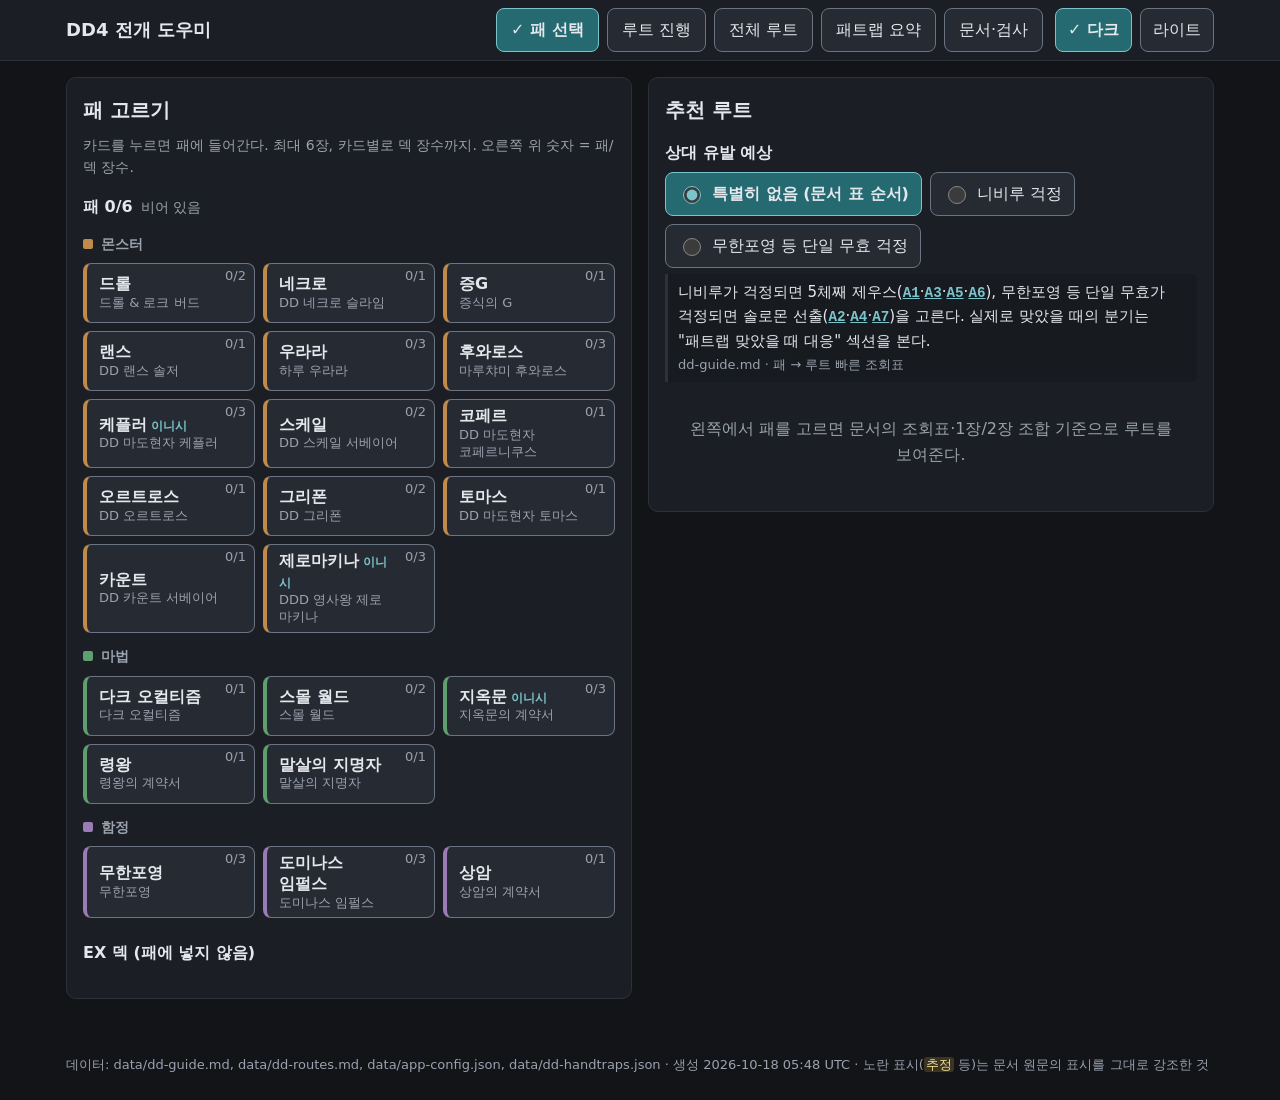
